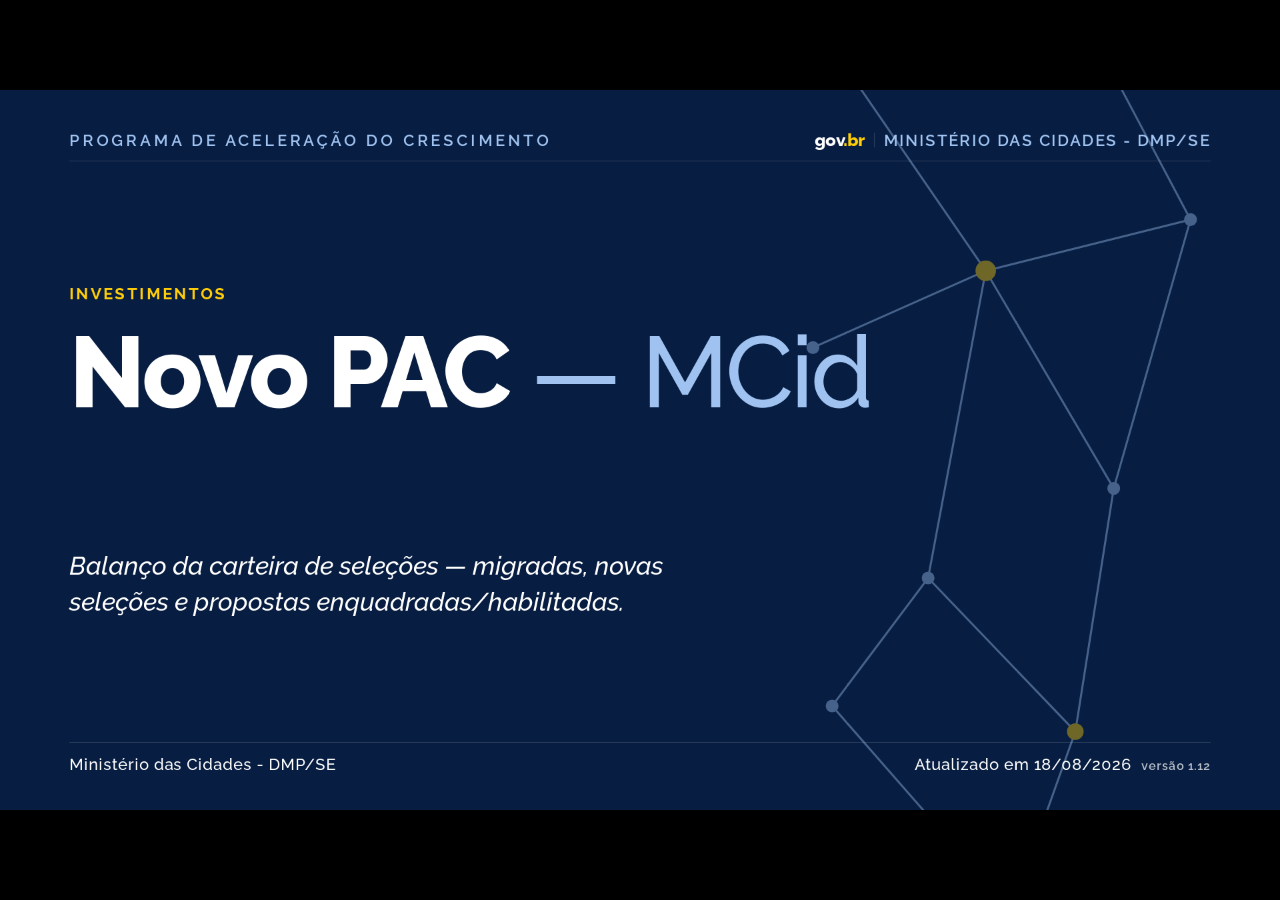
==== index.html @ 8f3eb8d3 "v1.12: status vira 'Enquadradas/habilitadas' (botão em duas linhas) e Recorte do slide 7 desce para " ====
<!DOCTYPE html>
<html lang="pt-BR"><head>
<meta charset="UTF-8">
<meta name="viewport" content="width=device-width, initial-scale=1.0, viewport-fit=cover">
<title>Novo PAC — MCid · Investimentos</title>
<meta name="apple-mobile-web-app-capable" content="yes">
<meta name="mobile-web-app-capable" content="yes">
<meta name="apple-mobile-web-app-status-bar-style" content="black-translucent">
<meta name="apple-mobile-web-app-title" content="Novo PAC">
<meta name="theme-color" content="#071D41">
<link rel="preconnect" href="https://fonts.googleapis.com">
<link rel="preconnect" href="https://fonts.gstatic.com" crossorigin="">
<!-- Tipografia oficial do Governo Federal (Padrão Digital de Governo — gov.br/ds) -->
<link rel="stylesheet" href="https://cdngovbr-ds.estaleiro.serpro.gov.br/design-system/fonts/rawline/css/rawline.css">
<link rel="stylesheet" href="https://fonts.googleapis.com/css2?family=Raleway:ital,wght@0,300;0,400;0,500;0,600;0,700;0,800;1,300;1,400;1,500;1,600;1,700&display=swap">
<style>
  deck-stage:not(:defined){ visibility:hidden; }

  :root{
    /* type scale @1920 */
    --t-huge: 188px;
    --t-stat: 94px;
    --t-stat-sm: 64px;
    --t-title: 62px;
    --t-dek: 30px;
    --t-take: 31px;
    --t-body: 26px;
    --t-small: 25px;
    --t-label: 24px;
    --t-eyebrow: 24px;
    --t-foot: 24px;
    --t-divnum: 300px;
    --t-divtitle: 84px;

    /* spacing */
    --pad-top: 60px;
    --pad-x: 104px;
    --pad-bottom: 54px;
    --gap: 46px;

    /* color — Padrão Digital de Governo (gov.br) */
    --paper: #FFFFFF;
    --paper-2: #EDF2FB;
    --panel: #EDF2FB;
    --ink: #14233F;
    --ink-soft: #5E5E66;      /* cinza neutro (ref. PPTX #8C8C8C/#333) — menos azulado */
    --navy: #071D41;          /* blue-warm-vivid-90 — azul institucional */
    --navy-deep: #051536;
    --navy-2: #0C2A5E;
    --blue: #1351B4;          /* blue-warm-vivid-70 — azul primário gov.br */
    --blue-soft: #9FC2F0;
    --yellow: #FFCD07;        /* amarelo gov.br */
    --green: #168821;         /* verde gov.br */
    --amber: var(--accent);   /* acento em slides claros → cor da Parte */
    --amber-bright: #FFCD07;  /* amarelo gov.br — fio condutor constante */
    --line: rgba(7,29,65,.14);
    --line-strong: rgba(7,29,65,.30);
    --line-dark: rgba(255,255,255,.16);

    /* ---- sistema cromático por Parte (sóbrio, harmônico com gov.br) ---- */
    --accent: #1351B4;        /* default = azul institucional */
    --accent-deep: #0C3C8F;
    --accent-bright: #6FA8F0; /* legível sobre navy */
    --accent-soft: #9FC2F0;
  }

  /* ====== sistema cromático por Parte — paleta extraída da apresentação PPTX de referência ======
     Narrativa: vermelho (o problema) → azul (a solução) → verde (a prova) → ouro (o valor) */
  /* Parte 01 · O Diagnóstico — vermelho-telha gov (problema/lacuna) */
  .p1{ --accent:#BC4749; --accent-deep:#9A383A; --accent-bright:#E48587; --accent-soft:#E7B7B8; --amber:var(--accent); }
  /* Parte 02 · A Plataforma — azul institucional gov.br (a solução) */
  .p2{ --accent:#1351B4; --accent-deep:#0C3C8F; --accent-bright:#6FA8F0; --accent-soft:#CADCFC; --amber:var(--accent); }
  /* Parte 03 · Piloto e Expansão — verde gov.br (a prova) */
  .p3{ --accent:#168821; --accent-deep:#0F5F18; --accent-bright:#54C264; --accent-soft:#9BD8A2; --amber:var(--accent); }
  /* Parte 04 · Governança e Valor — ouro gov (o valor) */
  .p4{ --accent:#B38600; --accent-deep:#8A6800; --accent-bright:#E5B400; --accent-soft:#E6CE7A; --amber:var(--accent); }

  /* ====== policromia intra-slide ======
     Grupos de itens independentes (cartões, trio, matriz) percorrem a paleta de
     referência — azul → verde → vermelho → ouro — para que cada slide mostre 2–3
     cores ao mesmo tempo, em vez de um tom único. */
  .trio > div:nth-child(3n+1) .tv{ color:#0C3C8F; }
  .trio > div:nth-child(3n+2) .tv{ color:#0F5F18; }
  .trio > div:nth-child(3n+3) .tv{ color:#9A383A; }
  .trio > div:nth-child(3n+1) .tl{ color:#1351B4; }
  .trio > div:nth-child(3n+2) .tl{ color:#168821; }
  .trio > div:nth-child(3n+3) .tl{ color:#BC4749; }

  .matrix .mcard:nth-child(4n+1){ border-left-color:#1351B4; }
  .matrix .mcard:nth-child(4n+1) .mhead .ic{ color:#1351B4; }
  .matrix .mcard:nth-child(4n+2){ border-left-color:#168821; }
  .matrix .mcard:nth-child(4n+2) .mhead .ic{ color:#168821; }
  .matrix .mcard:nth-child(4n+3){ border-left-color:#BC4749; }
  .matrix .mcard:nth-child(4n+3) .mhead .ic{ color:#BC4749; }
  .matrix .mcard:nth-child(4n+4){ border-left-color:#B38600; }
  .matrix .mcard:nth-child(4n+4) .mhead .ic{ color:#B38600; }

  *{ box-sizing:border-box; }

  section{
    font-family:'rawline', 'Raleway', sans-serif;
    background:var(--paper);
    color:var(--ink);
    padding:var(--pad-top) var(--pad-x) var(--pad-bottom);
    display:flex;
    flex-direction:column;
    -webkit-font-smoothing:antialiased;
    overflow:hidden;
  }

  /* ---------- chrome ---------- */
  .top{ display:flex; justify-content:space-between; align-items:flex-end; padding-bottom:16px; }
  .eyebrow{ font-size:var(--t-eyebrow); font-weight:600; letter-spacing:.18em; text-transform:uppercase; color:var(--ink-soft); }
  .eyebrow .num{ color:var(--amber); margin-right:.55em; font-weight:700; }
  .brand{ display:flex; align-items:center; gap:14px; }
  .govbr{ font-size:26px; font-weight:800; letter-spacing:-.02em; color:var(--ink); }
  .govbr b{ color:var(--blue); font-weight:800; }
  .brand .div{ width:1px; height:22px; background:var(--line-strong); }
  .brand .min{ font-size:24px; font-weight:600; letter-spacing:.10em; text-transform:uppercase; color:var(--ink-soft); }
  .hr{ height:1px; background:var(--line); border:0; margin:0; }

  .body{ flex:1; min-height:0; display:flex; flex-direction:column; padding-top:46px; }

  .bot{ display:flex; justify-content:space-between; align-items:center; padding-top:16px; border-top:1px solid var(--line); margin-top:auto; }
  .org{ font-size:var(--t-foot); font-weight:500; letter-spacing:.04em; color:var(--ink-soft); white-space:nowrap; }
  .pageno{ font-size:var(--t-foot); font-weight:700; letter-spacing:.08em; color:var(--ink-soft); font-variant-numeric:tabular-nums; }
  deck-stage{ counter-reset: pg; }
  section{ counter-increment: pg; }
  .pageno::before{ content: counter(pg, decimal-leading-zero); }

  /* dark variant */
  section.dark{ background:var(--navy); color:var(--paper); }
  section.dark .eyebrow{ color:var(--blue-soft); }
  section.dark .eyebrow .num{ color:var(--amber-bright); }
  section.dark .govbr{ color:#fff; }
  section.dark .govbr b{ color:var(--blue-soft); }
  section.dark .brand .min{ color:var(--blue-soft); }
  section.dark .brand .div{ background:var(--line-dark); }
  section.dark .hr{ background:var(--line-dark); }
  section.dark .bot{ border-top-color:var(--line-dark); }
  section.dark .org,section.dark .pageno{ color:var(--blue-soft); }

  /* ---------- titles ---------- */
  .title{ font-size:var(--t-title); font-weight:600; line-height:1.04; letter-spacing:-.018em; margin:0; max-width:1400px; text-wrap:normal; }
  .dek{ font-size:var(--t-dek); font-weight:400; line-height:1.32; color:var(--ink-soft); margin:18px 0 0; max-width:46ch; text-wrap:pretty; }
  section.dark .dek{ color:var(--blue-soft); }
  .title-block{ margin-bottom:var(--gap); flex:none; }

  /* takeaway line */
  .take{ display:flex; align-items:baseline; gap:18px; margin-top:auto; padding-top:30px; }
  .take .tick{ flex:none; width:30px; height:4px; background:var(--yellow); transform:translateY(-8px); }
  .take p{ margin:0; font-family:'Raleway',sans-serif; font-style:italic; font-weight:500; font-size:var(--t-take); line-height:1.34; color:var(--ink); max-width:62ch; text-wrap:pretty; }
  section.dark .take p{ color:#fff; }
  section.dark .take .tick{ background:var(--amber-bright); }

  /* source line */
  .src{ font-size:20px; font-weight:400; color:var(--ink-soft); opacity:.85; margin-top:14px; max-width:74ch; }
  section.dark .src{ color:var(--blue-soft); }

  /* ---------- data ---------- */
  .bignum{ font-weight:800; font-size:var(--t-huge); line-height:.86; letter-spacing:-.04em; color:var(--accent-deep); font-variant-numeric:tabular-nums; }
  .bignum .u{ font-size:.3em; font-weight:700; letter-spacing:0; color:var(--ink-soft); }
  section.dark .bignum{ color:#fff; }
  .stat{ font-weight:800; font-size:var(--t-stat); line-height:.9; letter-spacing:-.03em; color:var(--accent-deep); font-variant-numeric:tabular-nums; }
  .stat.amber{ color:var(--accent); }
  .stat.green{ color:var(--green); }
  .bignum.green{ color:var(--green); }
  section.dark .stat{ color:var(--amber-bright); }

  .label{ font-size:var(--t-label); font-weight:700; letter-spacing:.14em; text-transform:uppercase; color:var(--ink-soft); }
  .label.amber{ color:var(--amber); }
  section.dark .label{ color:var(--blue-soft); }

  /* generic helpers */
  .row{ display:flex; }
  .col{ display:flex; flex-direction:column; }
  .grow{ flex:1; min-height:0; }
  ul.clean{ list-style:none; margin:0; padding:0; display:flex; flex-direction:column; gap:var(--gi,20px); }
  ul.clean li{ font-size:var(--t-body); line-height:1.28; display:flex; gap:16px; align-items:flex-start; }
  ul.clean li .mk{ flex:none; color:var(--accent); font-weight:800; transform:translateY(-1px); }
  ul.clean li .mk.dot{ width:.4em; height:.4em; background:currentColor; border-radius:1.5px; align-self:flex-start; margin-top:.46em; transform:none; }
  ul.clean li .mk.ok{ color:var(--green); }

  .icon{ width:1em; height:1em; stroke:currentColor; fill:none; stroke-width:1.7; stroke-linecap:round; stroke-linejoin:round; display:block; }

  /* ---------- chapter divider ---------- */
  section.divider .body{ justify-content:flex-end; padding-top:0; position:relative; }
  .divnum{ position:absolute; top:18%; right:0; font-size:var(--t-divnum); font-weight:800; line-height:.8; letter-spacing:-.05em; color:color-mix(in srgb, var(--accent-bright) 16%, transparent); pointer-events:none; }
  .divtitle{ font-size:var(--t-divtitle); font-weight:700; line-height:1; letter-spacing:-.02em; margin:0; max-width:1400px; color:#fff; }
  .divframe{ font-family:'Raleway',sans-serif; font-style:italic; font-weight:500; font-size:34px; line-height:1.4; color:var(--accent-soft); margin:34px 0 0; max-width:50ch; }
  .divkick{ display:flex; align-items:center; gap:20px; margin-bottom:30px; }
  .divkick .k{ font-size:26px; font-weight:700; letter-spacing:.2em; text-transform:uppercase; color:var(--accent-bright); }
  .divkick .ln{ height:2px; width:90px; background:var(--accent-bright); }

  /* ---------- two-column panels ---------- */
  .duo{ display:grid; grid-template-columns:1fr 1fr; gap:0; flex:1; min-height:0; }
  .duo > div{ padding:0 56px; display:flex; flex-direction:column; }
  .duo > div:first-child{ padding-left:0; }
  .duo > div:last-child{ padding-right:0; border-left:1px solid var(--line); }
  section.dark .duo > div:last-child{ border-left-color:var(--line-dark); }
  .colhead{ font-size:var(--t-label); font-weight:700; letter-spacing:.14em; text-transform:uppercase; color:var(--amber); margin-bottom:30px; }

  /* breakdown rows */
  .brk{ display:flex; flex-direction:column; }
  .brk .it{ display:grid; grid-template-columns:1fr auto; gap:30px; align-items:center; padding:24px 0; border-top:1px solid var(--line); }
  .brk .it:last-child{ border-bottom:1px solid var(--line); }
  section.dark .brk .it{ border-color:var(--line-dark); }
  .brk .nm{ font-size:30px; font-weight:700; color:var(--ink); }
  section.dark .brk .nm{ color:#fff; }
  .brk .ds{ font-size:24px; font-weight:400; color:var(--ink-soft); margin-top:5px; }
  .brk .vl{ font-size:46px; font-weight:800; color:var(--accent-deep); letter-spacing:-.02em; font-variant-numeric:tabular-nums; white-space:nowrap; }
  section.dark .brk .vl{ color:var(--amber-bright); }

  /* stat card trio */
  .cards{ display:grid; gap:24px; }
  .card{ background:transparent; border-top:3px solid var(--accent); padding:22px 0 2px; display:flex; flex-direction:column; }
  section.dark .card{ background:transparent; border-top-color:var(--amber-bright); }
  .card .cv{ font-size:var(--t-stat-sm); font-weight:800; letter-spacing:-.03em; color:var(--accent-deep); line-height:.95; font-variant-numeric:tabular-nums; }
  section.dark .card .cv{ color:#fff; }
  .card .cl{ font-size:24px; font-weight:600; color:var(--ink); margin-top:14px; }
  .card .cd{ font-size:24px; font-weight:400; color:var(--ink-soft); margin-top:8px; line-height:1.3; }

  /* table */
  table.tbl{ width:100%; border-collapse:collapse; }
  table.tbl th{ text-align:left; font-size:var(--t-label); font-weight:700; letter-spacing:.12em; text-transform:uppercase; color:var(--amber); padding:0 24px 18px; border-bottom:2px solid var(--line-strong); }
  table.tbl td{ padding:24px 24px; border-bottom:1px solid var(--line); vertical-align:middle; font-size:25px; }
  table.tbl tr td:first-child{ padding-left:0; }
  table.tbl .k{ font-weight:700; font-size:30px; color:var(--ink); }
  table.tbl .d{ color:var(--ink-soft); }
  table.tbl .badge{ display:inline-block; font-size:24px; font-weight:700; letter-spacing:.06em; padding:7px 16px; border:1px solid var(--line-strong); border-radius:2px; color:var(--navy); }

  /* mini icon chip */
  .chip{ display:inline-flex; align-items:center; gap:10px; font-size:22px; font-weight:600; color:var(--ink-soft); }
  .chip .icon{ font-size:26px; color:var(--accent); }
  section.dark .chip .icon{ color:var(--blue-soft); }

  /* flow / process */
  .flow{ display:flex; align-items:stretch; gap:0; flex:1; }
  .flow .step{ flex:1; display:flex; flex-direction:column; justify-content:center; padding:0 30px; }
  .flow .step:first-child{ padding-left:0; }
  .flow .arr{ flex:none; display:flex; align-items:center; color:var(--amber); font-size:46px; font-weight:300; align-self:center; }
  .flow .sn{ font-size:24px; font-weight:800; color:var(--amber); }
  .flow .st{ font-size:30px; font-weight:700; color:var(--ink); margin-top:14px; line-height:1.1; }
  section.dark .flow .st{ color:#fff; }
  .flow .sd{ font-size:24px; color:var(--ink-soft); margin-top:8px; line-height:1.3; }

  /* journey (slide 19) — dynamic flow on a track */
  .journey{ position:relative; flex:1; display:flex; align-items:stretch; gap:18px; padding-top:14px; }
  .journey .jtrack{ position:absolute; top:calc(14px + 33px); left:9%; right:9%; height:3px; background:linear-gradient(90deg,var(--navy) 0%,var(--blue) 55%,var(--green) 100%); z-index:0; transform-origin:left center; }
  .jstep{ position:relative; z-index:1; flex:1; display:flex; flex-direction:column; align-items:center; text-align:center; }
  .jnode{ width:66px; height:66px; border-radius:50%; display:flex; align-items:center; justify-content:center; font-size:25px; font-weight:800; font-variant-numeric:tabular-nums; background:#fff; border:3px solid var(--navy); color:var(--navy); box-shadow:0 0 0 7px var(--paper); }
  .jcard{ margin-top:20px; width:100%; flex:1; background:transparent; border-top:0; padding:18px 12px 0; display:flex; flex-direction:column; align-items:center; }
  .jcard .jic{ width:42px; height:42px; fill:none; stroke:var(--navy); stroke-width:1.7; stroke-linecap:round; stroke-linejoin:round; margin-bottom:14px; }
  .jcard .jt{ font-size:28px; font-weight:700; color:var(--ink); line-height:1.08; }
  .jcard .jd{ font-size:24px; color:var(--ink-soft); margin-top:9px; line-height:1.26; }
  /* phase: origem (default navy). decisão (blue). hub. outcome (green) */
  .jstep.blue .jnode{ background:var(--blue); border-color:var(--blue); color:#fff; }
  .jstep.blue .jcard{ border-top-color:var(--blue); }
  .jstep.blue .jcard .jic{ stroke:var(--blue); }
  .jstep.green .jnode{ background:var(--green); border-color:var(--green); color:#fff; }
  .jstep.green .jcard{ border-top-color:var(--green); }
  .jstep.green .jcard .jic{ stroke:var(--green); }
  /* the hub — Plataforma, highlighted */
  .jstep.hub{ flex:1.18; }
  .jstep.hub .jnode{ width:80px; height:80px; background:var(--navy); border-color:var(--navy); color:#fff; font-size:28px; transform:translateY(-7px); }
  .jstep.hub .jcard{ background:transparent; border-top:0; }
  .jstep.hub .jcard .jic{ stroke:var(--navy); width:46px; height:46px; }
  .jstep.hub .jcard .jt{ color:var(--ink); }
  .jstep.hub .jcard .jd{ color:var(--ink-soft); }
  .jstep.hub .jtag{ display:inline-block; margin-top:12px; font-size:18px; font-weight:700; letter-spacing:.16em; text-transform:uppercase; color:var(--yellow); }
  /* entrance animation — gated, print/reduced-motion safe */
  @media (prefers-reduced-motion: no-preference){
    section[data-deck-active] .journey .jtrack{ animation:jdraw .85s cubic-bezier(.4,.1,.2,1) both; }
    section[data-deck-active] .jstep{ animation:jrise .55s cubic-bezier(.2,.7,.3,1) backwards; }
    section[data-deck-active] .jstep:nth-child(2){ animation-delay:.12s; }
    section[data-deck-active] .jstep:nth-child(3){ animation-delay:.24s; }
    section[data-deck-active] .jstep:nth-child(4){ animation-delay:.36s; }
    section[data-deck-active] .jstep:nth-child(5){ animation-delay:.48s; }
    section[data-deck-active] .jstep:nth-child(6){ animation-delay:.60s; }
    section[data-deck-active] .jstep:nth-child(7){ animation-delay:.72s; }
  }
  @keyframes jdraw{ from{ transform:scaleX(0); } to{ transform:scaleX(1); } }
  @keyframes jrise{ from{ opacity:0; transform:translateY(26px); } to{ opacity:1; transform:translateY(0); } }

  /* bars */
  .bars{ display:flex; flex-direction:column; gap:40px; width:100%; }
  .bar .lab{ display:flex; justify-content:space-between; align-items:baseline; margin-bottom:14px; }
  .bar .lab .t{ font-size:26px; font-weight:600; color:var(--ink); white-space:nowrap; }
  .bar .lab .v{ font-size:38px; font-weight:800; color:var(--accent-deep); font-variant-numeric:tabular-nums; letter-spacing:-.02em; }
  .bar .trk{ height:30px; background:rgba(7,29,65,.08); }
  .bar .fil{ height:100%; background:var(--accent-deep); transform-origin:left center; }
  .bar .fil.amber{ background:var(--yellow); }
  .bar.alt .lab .v{ color:var(--accent); }

  /* stacked bar */
  .stack{ display:flex; height:64px; width:100%; }
  .stack .seg{ display:flex; align-items:center; justify-content:center; color:#fff; font-weight:800; font-size:30px; }
  .stackleg{ display:flex; gap:40px; margin-top:24px; flex-wrap:wrap; }
  .stackleg .lg{ display:flex; align-items:center; gap:12px; font-size:24px; color:var(--ink-soft); }
  .stackleg .sw{ width:18px; height:18px; flex:none; }

  /* three stat columns */
  .trio{ display:grid; grid-template-columns:repeat(3,1fr); gap:0; flex:1; align-items:stretch; }
  .trio > div{ padding:0 52px; display:flex; flex-direction:column; justify-content:center; border-left:1px solid var(--line); }
  .trio > div:first-child{ padding-left:0; border-left:0; }
  section.dark .trio > div{ border-left-color:var(--line-dark); }
  .trio .tl{ font-size:var(--t-label); font-weight:700; letter-spacing:.14em; text-transform:uppercase; color:var(--amber); margin-bottom:22px; }
  .trio .tv{ font-size:104px; font-weight:800; letter-spacing:-.03em; color:var(--accent-deep); line-height:.9; font-variant-numeric:tabular-nums; }
  .trio .td{ font-size:24px; color:var(--ink-soft); margin-top:18px; line-height:1.32; }
  section.dark .trio .tv{ color:#fff; }

  /* pill list */
  .pills{ display:flex; flex-wrap:wrap; gap:14px; }
  .pill{ font-size:24px; font-weight:600; color:var(--navy); border:1px solid var(--line-strong); padding:12px 22px; border-radius:2px; white-space:nowrap; }

  /* indicator matrix */
  .matrix{ display:grid; grid-template-columns:1fr 1fr; gap:30px 44px; flex:1; }
  .mcard{ background:transparent; padding:20px 28px 20px 26px; display:flex; flex-direction:column; justify-content:center; border-left:4px solid var(--accent); }
  .mcard .mn{ font-size:35px; font-weight:700; color:var(--ink); line-height:1.1; }
  .mcard .mc{ display:flex; gap:10px; margin-top:24px; }
  .srcchip{ font-size:24px; font-weight:700; letter-spacing:.05em; padding:8px 16px; background:#fff; border:1px solid var(--line-strong); color:var(--navy); border-radius:2px; }
  .srcchip.off{ color:var(--ink-soft); opacity:.4; background:transparent; }

  /* law list */
  .law{ display:flex; flex-direction:column; }
  .law .it{ display:grid; grid-template-columns:300px 1fr; gap:40px; padding:9px 0; border-top:1px solid var(--line); align-items:baseline; }
  .law .it:last-child{ border-bottom:1px solid var(--line); }
  .law .art{ font-size:30px; font-weight:800; color:var(--navy); }
  .law .lb{ display:block; font-size:24px; letter-spacing:.04em; text-transform:uppercase; color:var(--amber); font-weight:700; margin-top:8px; }
  .law .tx{ font-size:26px; color:var(--ink); line-height:1.3; }
  /* highlighted core articles */
  .law .it.key{ background:var(--paper-2); border-top:0 !important; padding:15px 30px; margin:5px 0; position:relative; align-items:center; }
  .law .it.key::before{ content:""; position:absolute; left:0; top:0; bottom:0; width:6px; background:var(--accent); }
  .law .it.key .art{ color:var(--accent); font-size:33px; display:flex; align-items:center; gap:14px; }
  .law .it.key .art .keytag{ font-size:16px; font-weight:800; letter-spacing:.14em; text-transform:uppercase; color:var(--navy); background:var(--yellow); padding:5px 11px; border-radius:2px; }
  .law .it.key .tx{ font-weight:600; }

  /* four columns */
  .quad{ display:grid; grid-template-columns:repeat(4,1fr); gap:0; flex:1; }
  .quad > div{ padding:0 38px; border-left:1px solid var(--line); display:flex; flex-direction:column; }
  .quad > div:first-child{ padding-left:0; border-left:0; }
  .quad .colhead{ margin-bottom:26px; }
  .quad ul.clean li{ font-size:24px; line-height:1.26; }

  /* numbered steps */
  .steps{ display:flex; flex-direction:column; gap:20px; }
  .steps .s{ display:flex; gap:20px; align-items:baseline; font-size:27px; color:var(--ink); }
  .steps .n{ flex:none; width:36px; font-size:25px; font-weight:800; color:var(--amber); font-variant-numeric:tabular-nums; }

  /* roadmap (slide 29) — two-lane vertical timeline */
  .roadmap{ display:grid; grid-template-columns:1fr 1fr; gap:64px; flex:1; }
  .lane{ display:flex; flex-direction:column; }
  .lhead{ display:flex; align-items:center; gap:16px; padding-bottom:20px; margin-bottom:10px; border-bottom:2px solid var(--line-strong); }
  .lhead .lic{ width:36px; height:36px; fill:none; stroke:var(--blue); stroke-width:1.7; stroke-linecap:round; stroke-linejoin:round; flex:none; }
  .lhead .lt{ font-size:27px; font-weight:700; letter-spacing:.02em; color:var(--ink); }
  .lhead .ltag{ margin-left:auto; font-size:18px; font-weight:800; letter-spacing:.12em; text-transform:uppercase; color:var(--blue); background:var(--paper-2); padding:7px 14px; border-radius:2px; }
  .milestones{ position:relative; display:flex; flex-direction:column; justify-content:space-between; flex:1; padding-top:8px; }
  .milestones::before{ content:""; position:absolute; left:24px; top:34px; bottom:34px; width:2px; background:linear-gradient(180deg,var(--blue),var(--green)); }
  .mile{ position:relative; z-index:1; display:grid; grid-template-columns:48px 1fr; gap:24px; align-items:center; padding:10px 0; }
  .mnode{ width:48px; height:48px; border-radius:50%; display:flex; align-items:center; justify-content:center; font-size:24px; font-weight:800; font-variant-numeric:tabular-nums; background:var(--paper); border:2.5px solid var(--blue); color:var(--blue); }
  .mile:last-child .mnode{ background:var(--green); border-color:var(--green); color:#fff; }
  .mtxt{ display:flex; flex-direction:column; gap:3px; }
  .mtxt .mt{ font-size:26px; font-weight:700; color:var(--ink); line-height:1.12; }
  .mtxt .md{ font-size:24px; color:var(--ink-soft); line-height:1.2; }

  /* role columns (Responsabilidades) — open triptych, no fill (v9) */
  .roles{ display:grid; grid-template-columns:repeat(3,1fr); gap:0; flex:1; }
  .role{ --rc:var(--accent); display:flex; flex-direction:column; background:transparent; padding:0 54px; border-left:1px solid var(--line); }
  .role:first-child{ padding-left:0; border-left:0; }
  .role:last-child{ padding-right:0; }
  .role.navy{ --rc:var(--navy); }
  .role.green{ --rc:var(--green); }
  .role .rhead{ padding:0 0 24px; }
  .role .rhead::before{ content:""; display:block; width:56px; height:5px; background:var(--rc); margin-bottom:26px; border-radius:2px; }
  .role .rhead .ric{ width:46px; height:46px; fill:none; stroke:var(--rc); stroke-width:1.7; stroke-linecap:round; stroke-linejoin:round; margin-bottom:18px; }
  .role .rkick{ font-size:18px; font-weight:700; letter-spacing:.13em; text-transform:uppercase; color:var(--rc); }
  .role .rn{ font-size:34px; font-weight:800; color:var(--ink); margin-top:7px; letter-spacing:-.01em; }
  .role .rbody{ display:flex; flex-direction:column; flex:1; }
  .role .ri{ font-size:24px; color:var(--ink); padding:16px 0 16px 30px; border-top:1px solid var(--line); line-height:1.24; position:relative; }
  .role .ri:last-child{ border-bottom:1px solid var(--line); }
  .role .ri::before{ content:""; position:absolute; left:0; top:1.18em; width:13px; height:2px; background:var(--rc); }
  @media (prefers-reduced-motion: no-preference){
    section[data-deck-active] .role{ animation:gbandin .5s cubic-bezier(.2,.7,.3,1) backwards; }
    section[data-deck-active] .role:nth-child(1){ animation-delay:.10s; }
    section[data-deck-active] .role:nth-child(2){ animation-delay:.24s; }
    section[data-deck-active] .role:nth-child(3){ animation-delay:.38s; }
  }

  /* benefit cards 2x2 (slide 27) */
  .benefits{ display:grid; grid-template-columns:1fr 1fr; grid-template-rows:1fr 1fr; gap:24px; flex:1; }
  .benefit{ background:var(--paper-2); padding:26px 32px; display:flex; flex-direction:column; border-left:5px solid var(--accent); }
  .benefit.navy{ border-left-color:var(--navy); }
  .benefit.green{ border-left-color:var(--green); }
  .benefit .bhead{ display:flex; align-items:center; gap:16px; margin-bottom:8px; }
  .benefit .bic{ width:38px; height:38px; fill:none; stroke:var(--accent); stroke-width:1.7; stroke-linecap:round; stroke-linejoin:round; flex:none; }
  .benefit.navy .bic{ stroke:var(--navy); }
  .benefit.green .bic{ stroke:var(--green); }
  .benefit .bn{ font-size:28px; font-weight:800; color:var(--ink); flex:1 1 0%; min-width:0; line-height:1.1; }
  .benefit .bl{ list-style:none; margin:0; padding:0; display:flex; flex-wrap:wrap; gap:8px 26px; }
  .benefit .bl li{ font-size:24px; color:var(--ink); display:flex; gap:11px; align-items:flex-start; line-height:1.2; width:calc(50% - 13px); }
  .benefit .bl li::before{ content:""; flex:none; width:7px; height:7px; border-radius:2px; background:var(--accent); transform:translateY(.45em); }
  .benefit.navy .bl li::before{ background:var(--navy); }
  .benefit.green .bl li::before{ background:var(--green); }

  /* ---------- measurement axis "régua" (slide 20) ---------- */
  .gauge{ display:grid; grid-template-columns:138px 1fr; flex:1; min-height:0; }
  .gauge .b1{ --acc:#1351B4; }
  .gauge .b2{ --acc:#1351B4; }
  .gauge .b3{ --acc:#1351B4; }
  .gauge .b4{ --acc:#168821; }
  /* left axis */
  .gauge .axis{ position:relative; display:flex; flex-direction:column; }
  .gauge .axis::after{ content:""; position:absolute; top:8px; bottom:8px; right:0; width:2px; background:linear-gradient(180deg,#0C2A5E,#1351B4 58%,#168821); transform-origin:top center; }
  .gauge .axis .minor{ position:absolute; top:8px; bottom:8px; right:3px; width:13px; background-image:repeating-linear-gradient(to bottom, rgba(7,29,65,.20) 0 1.5px, transparent 1.5px 21px); pointer-events:none; }
  .aband{ position:relative; flex:1; display:flex; align-items:center; justify-content:flex-end; padding-right:30px; }
  .aband .anum{ font-size:62px; font-weight:800; letter-spacing:-.04em; line-height:1; color:var(--acc); font-variant-numeric:tabular-nums; }
  .aband::after{ content:""; position:absolute; right:-8px; top:50%; width:16px; height:16px; border-radius:50%; background:var(--acc); transform:translateY(-50%); box-shadow:0 0 0 6px var(--paper), 0 0 0 7px rgba(7,29,65,.12); }
  /* right domains */
  .gauge .domains{ display:flex; flex-direction:column; }
  .gband{ flex:1; display:flex; flex-direction:column; justify-content:center; padding:0 0 0 48px; border-top:1px solid var(--line); }
  .gband:first-child{ border-top:0; }
  .gtrow{ display:flex; align-items:center; gap:18px; }
  .gband .gic{ width:34px; height:34px; fill:none; stroke:var(--acc); stroke-width:1.7; stroke-linecap:round; stroke-linejoin:round; flex:none; }
  .gband .gt2{ font-size:46px; font-weight:800; letter-spacing:-.02em; line-height:1.04; color:var(--ink); white-space:nowrap; }
  .gmetrics{ display:flex; flex-wrap:wrap; gap:14px 16px; margin-top:20px; }
  .gmetric{ display:flex; align-items:center; gap:13px; font-size:26px; font-weight:500; color:var(--ink-soft); }
  .gmetric::before{ content:""; flex:none; width:9px; height:9px; background:var(--yellow); transform:rotate(45deg); }
  .gmetric + .gmetric{ padding-left:16px; border-left:1px solid var(--line); }
  @media (prefers-reduced-motion: no-preference){
    section[data-deck-active] .gauge .axis::after{ animation:axisdraw .9s cubic-bezier(.4,.1,.2,1) both; }
    section[data-deck-active] .gband{ animation:gbandin .55s cubic-bezier(.2,.7,.3,1) backwards; }
    section[data-deck-active] .aband{ animation:gbandin .55s cubic-bezier(.2,.7,.3,1) backwards; }
    section[data-deck-active] .gband:nth-child(1),section[data-deck-active] .aband:nth-child(2){ animation-delay:.14s; }
    section[data-deck-active] .gband:nth-child(2),section[data-deck-active] .aband:nth-child(3){ animation-delay:.30s; }
    section[data-deck-active] .gband:nth-child(3),section[data-deck-active] .aband:nth-child(4){ animation-delay:.46s; }
    section[data-deck-active] .gband:nth-child(4),section[data-deck-active] .aband:nth-child(5){ animation-delay:.62s; }
  }
  @keyframes axisdraw{ from{ transform:scaleY(0); } to{ transform:scaleY(1); } }
  @keyframes gbandin{ from{ opacity:0; transform:translateX(26px); } to{ opacity:1; transform:none; } }

  /* ---------- combination matrix (slide 15) ---------- */
  .combo{ display:flex; flex-direction:column; flex:1; min-height:0; }
  .combo .crow{ display:grid; grid-template-columns:1.9fr 1fr 1fr 1fr; align-items:center; }
  .combo .crow.head{ flex:none; padding-bottom:22px; }
  .combo .crow.body{ flex:1; border-top:1px solid var(--line); }
  .combo .clbl{ font-size:22px; font-weight:700; letter-spacing:.12em; text-transform:uppercase; color:var(--ink-soft); }
  .combo .csrc{ text-align:center; font-size:25px; font-weight:800; letter-spacing:.1em; text-transform:uppercase; }
  .combo .csrc.s1{ color:var(--navy); }
  .combo .csrc.s2{ color:var(--blue); }
  .combo .csrc.s3{ color:var(--green); }
  .combo .cname{ display:flex; align-items:center; gap:22px; }
  .combo .cname .cic{ width:40px; height:40px; fill:none; stroke:var(--navy); stroke-width:1.7; stroke-linecap:round; stroke-linejoin:round; flex:none; }
  .combo .cname .ct{ font-size:33px; font-weight:700; color:var(--ink); letter-spacing:-.01em; }
  .combo .cell{ display:flex; justify-content:center; }
  .combo .dot{ width:28px; height:28px; border-radius:50%; border:2px solid var(--line-strong); }
  .combo .dot.on{ width:46px; height:46px; border:0; display:flex; align-items:center; justify-content:center; }
  .combo .dot.on.s1{ background:var(--navy); }
  .combo .dot.on.s2{ background:var(--blue); }
  .combo .dot.on.s3{ background:var(--green); }
  .combo .dot.on svg{ width:25px; height:25px; fill:none; stroke:#fff; stroke-width:2.8; stroke-linecap:round; stroke-linejoin:round; }
  @media (prefers-reduced-motion: no-preference){
    section[data-deck-active] .combo .crow.body{ animation:gbandin .5s cubic-bezier(.2,.7,.3,1) backwards; }
    section[data-deck-active] .combo .crow.body:nth-child(2){ animation-delay:.12s; }
    section[data-deck-active] .combo .crow.body:nth-child(3){ animation-delay:.24s; }
    section[data-deck-active] .combo .crow.body:nth-child(4){ animation-delay:.36s; }
    section[data-deck-active] .combo .crow.body:nth-child(5){ animation-delay:.48s; }
  }

  /* ---------- stakeholder lanes (slide 27) ---------- */
  .eco{ display:flex; flex-direction:column; flex:1; min-height:0; }
  .lane{ --acc:var(--blue); display:grid; grid-template-columns:368px 1fr; gap:54px; align-items:center; flex:1; border-top:1px solid var(--line); }
  .lane:first-child{ border-top:0; }
  .lane.navy{ --acc:var(--navy); }
  .lane.green{ --acc:var(--green); }
  .lane.gold{ --acc:var(--amber); }
  .lane .who{ display:flex; align-items:center; gap:24px; }
  .lane .wbadge{ width:64px; height:64px; border-radius:50%; background:var(--acc); display:flex; align-items:center; justify-content:center; flex:none; }
  .lane .wbadge svg{ width:34px; height:34px; fill:none; stroke:#fff; stroke-width:1.7; stroke-linecap:round; stroke-linejoin:round; }
  .lane .wn{ font-size:35px; font-weight:800; color:var(--ink); letter-spacing:-.01em; line-height:1.05; }
  .lane .gains{ display:flex; flex-wrap:wrap; gap:18px 40px; }
  .lane .gain{ font-size:25px; color:var(--ink); display:flex; align-items:center; gap:14px; line-height:1.2; width:calc(50% - 20px); }
  .lane .gain::before{ content:""; flex:none; width:9px; height:9px; border-radius:50%; background:var(--acc); }
  @media (prefers-reduced-motion: no-preference){
    section[data-deck-active] .lane{ animation:gbandin .5s cubic-bezier(.2,.7,.3,1) backwards; }
    section[data-deck-active] .lane:nth-child(1){ animation-delay:.10s; }
    section[data-deck-active] .lane:nth-child(2){ animation-delay:.22s; }
    section[data-deck-active] .lane:nth-child(3){ animation-delay:.34s; }
    section[data-deck-active] .lane:nth-child(4){ animation-delay:.46s; }
  }

  /* manifesto bands (slide 28) */
  .manifesto{ display:flex; flex-direction:column; justify-content:space-between; flex:1; }
  .frente{ display:grid; grid-template-columns:84px 1fr; gap:30px; align-items:center; padding:14px 0; border-top:1px solid var(--line); }
  .frente:last-child{ border-bottom:1px solid var(--line); }
  .frente .fbadge{ width:66px; height:66px; border-radius:50%; background:var(--navy); display:flex; align-items:center; justify-content:center; }
  .frente .fbadge svg{ width:38px; height:38px; fill:none; stroke:#fff; stroke-width:1.7; stroke-linecap:round; stroke-linejoin:round; }
  .frente.green .fbadge{ background:var(--green); }
  .frente.blue .fbadge{ background:var(--blue); }
  .frente .ftxt{ display:flex; flex-direction:column; gap:5px; }
  .frente .ft{ font-size:30px; font-weight:800; color:var(--ink); letter-spacing:-.01em; }
  .frente .fl{ font-size:26px; color:var(--ink-soft); line-height:1.24; max-width:62ch; }

  /* reveal mapping — observação → implicação (slide 23) */
  .reveal{ display:flex; flex-direction:column; flex:1; }
  .reveal .rhd{ display:grid; grid-template-columns:1fr 70px 1fr; gap:30px; padding-bottom:14px; }
  .reveal .rhd .colhead{ margin:0; }
  .rrow{ display:grid; grid-template-columns:1fr 70px 1fr; gap:30px; align-items:center; padding:14px 0; border-top:1px solid var(--line); }
  .rrow:last-child{ border-bottom:1px solid var(--line); }
  .robs{ font-size:25px; color:var(--ink); display:flex; gap:16px; align-items:baseline; line-height:1.22; }
  .robs .rnum{ flex:none; color:var(--ink-soft); font-weight:800; font-variant-numeric:tabular-nums; }
  .rarrow{ display:flex; align-items:center; justify-content:center; }
  .rarrow svg{ width:34px; height:22px; fill:none; stroke:var(--amber); stroke-width:2.4; stroke-linecap:round; stroke-linejoin:round; }
  .rimp{ font-size:25px; font-weight:600; color:var(--ink); background:var(--paper-2); padding:13px 22px; border-left:4px solid var(--accent); line-height:1.2; }

  /* Proteção × Flexibilização — open two-column comparison, no fill (v9) */
  .guard{ display:grid; grid-template-columns:1fr 1fr; gap:0; flex:1; }
  .gpanel{ --gc:var(--blue); display:flex; flex-direction:column; padding:0 58px; background:transparent; color:var(--ink); border-left:1px solid var(--line); }
  .gpanel:first-child{ padding-left:0; border-left:0; }
  .gpanel:last-child{ padding-right:0; }
  .gpanel.protect{ --gc:var(--navy); }
  .gpanel.flexi{ --gc:var(--blue); }
  .gpanel::before{ content:""; display:block; width:56px; height:5px; background:var(--gc); border-radius:2px; margin-bottom:26px; }
  .ghead{ display:flex; align-items:center; gap:18px; padding-bottom:22px; margin-bottom:4px; border-bottom:1px solid var(--line); }
  .ghead .ghic{ width:46px; height:46px; fill:none; stroke:var(--gc); stroke-width:1.6; stroke-linecap:round; stroke-linejoin:round; flex:none; }
  .ghead .gt{ font-size:30px; font-weight:800; letter-spacing:-.01em; color:var(--ink); }
  .ghead .gsub{ display:block; font-size:18px; font-weight:700; letter-spacing:.1em; text-transform:uppercase; margin-top:5px; color:var(--gc); }
  .gitem{ display:grid; grid-template-columns:30px 1fr; gap:20px; align-items:center; padding:15px 0; }
  .gitem + .gitem{ border-top:1px solid var(--line); }
  .gitem .gi{ width:28px; height:28px; fill:none; stroke:var(--gc); stroke-width:1.7; stroke-linecap:round; stroke-linejoin:round; }
  .gitem .gx{ font-size:24px; line-height:1.24; color:var(--ink); }
  @media (prefers-reduced-motion: no-preference){
    section[data-deck-active] .gpanel{ animation:gbandin .5s cubic-bezier(.2,.7,.3,1) backwards; }
    section[data-deck-active] .gpanel:nth-child(2){ animation-delay:.16s; }
  }

  /* ---------- iconography (v2) ---------- */
  .ic{ fill:none; stroke:currentColor; stroke-width:1.7; stroke-linecap:round; stroke-linejoin:round; flex:none; }
  /* inline icon on section/column headers (inherits amber from colhead) */
  .colhead{ display:flex; align-items:center; gap:14px; }
  .colhead .ic{ width:30px; height:30px; }
  /* trio labels get the same treatment */
  .tl{ display:flex; align-items:center; gap:14px; }
  .tl .ic{ width:30px; height:30px; }
  /* divider thematic icon */
  .divkick .dvic{ width:44px; height:44px; fill:none; stroke:var(--accent-bright); stroke-width:1.7; stroke-linecap:round; stroke-linejoin:round; margin-left:8px; }
  /* indicator matrix */
  .mcard .mhead{ display:flex; align-items:flex-start; gap:18px; margin-bottom:4px; }
  .mcard .mhead .ic{ width:38px; height:38px; color:var(--navy); }
  .mcard .mhead .mn{ margin:0; }
  /* flow steps */
  .flow .step .fic{ width:40px; height:40px; fill:none; stroke:var(--navy); stroke-width:1.7; stroke-linecap:round; stroke-linejoin:round; margin-bottom:16px; }
  section.dark .flow .step .fic{ stroke:#fff; }
  /* "O que é" diagram column icons */
  .diagcol .colhead{ margin-bottom:24px; }
  .diagarrow{ flex:none; width:104px; align-self:center; display:flex; align-items:center; justify-content:center; gap:9px; color:var(--amber); }
  .diagarrow svg{ width:26px; height:40px; fill:none; stroke:currentColor; stroke-width:3; stroke-linecap:round; stroke-linejoin:round; opacity:.22; animation:chevflow 1.4s ease-in-out infinite; }
  .diagarrow svg:nth-child(1){ animation-delay:0s; }
  .diagarrow svg:nth-child(2){ animation-delay:.18s; }
  .diagarrow svg:nth-child(3){ animation-delay:.36s; }
  @keyframes chevflow{ 0%,70%,100%{ opacity:.22; } 35%{ opacity:1; } }
  @media print{ .diagarrow svg{ opacity:1 !important; animation:none !important; } }
  .plathub{ width:60px; height:60px; fill:none; stroke:#fff; stroke-width:1.5; stroke-linecap:round; stroke-linejoin:round; margin-bottom:18px; }
  /* cover decorative network */
  .covernet{ position:absolute; top:0; right:0; height:100%; width:46%; pointer-events:none; opacity:.42; z-index:-1; }

  /* =========================================================
     MOTION — entrada por slide. Gated em [data-deck-active] +
     prefers-reduced-motion. Estado-base = visível (print/PDF ok).
     ========================================================= */
  @keyframes revUp   { from{ opacity:0; transform:translateY(26px); } to{ opacity:1; transform:none; } }
  @keyframes revUpSm { from{ opacity:0; transform:translateY(15px); } to{ opacity:1; transform:none; } }
  @keyframes revLeft { from{ opacity:0; transform:translateX(28px); } to{ opacity:1; transform:none; } }
  @keyframes revFade { from{ opacity:0; } to{ opacity:1; } }
  @keyframes popIn   { from{ opacity:0; transform:translateY(20px) scale(.965); } to{ opacity:1; transform:none; } }
  @keyframes barGrow { from{ transform:scaleX(0); } to{ transform:scaleX(1); } }
  @keyframes nodePulse{ 0%,100%{ opacity:1; } 50%{ opacity:.45; } }

  @media (prefers-reduced-motion: no-preference){
    /* chrome */
    section[data-deck-active] > .top{ animation:revFade .5s ease both; }
    section[data-deck-active] > .bot{ animation:revFade .6s .25s ease backwards; }

    /* títulos / texto editorial */
    section[data-deck-active] .title-block .title{ animation:revUp .62s cubic-bezier(.2,.7,.3,1) both; }
    section[data-deck-active] .title-block .dek{ animation:revUp .62s .10s cubic-bezier(.2,.7,.3,1) backwards; }
    section[data-deck-active] .take{ animation:revUp .6s .20s cubic-bezier(.2,.7,.3,1) backwards; }
    section[data-deck-active] .src{ animation:revFade .6s .32s ease backwards; }

    /* divisores de capítulo */
    section.divider[data-deck-active] .divnum{ animation:revFade 1s .1s ease backwards; }
    section.divider[data-deck-active] .divkick{ animation:revUpSm .55s cubic-bezier(.2,.7,.3,1) backwards; }
    section.divider[data-deck-active] .divkick .ln{ animation:barGrow .6s .12s cubic-bezier(.3,.8,.3,1) backwards; transform-origin:left center; }
    section.divider[data-deck-active] .divtitle{ animation:revUp .6s .14s cubic-bezier(.2,.7,.3,1) backwards; }
    section.divider[data-deck-active] .divframe{ animation:revUp .6s .26s cubic-bezier(.2,.7,.3,1) backwards; }

    /* capa */
    section.cover[data-deck-active] .body > *{ animation:revUp .7s cubic-bezier(.2,.7,.3,1) backwards; }
    section.cover[data-deck-active] .body > *:nth-child(2){ animation-delay:.10s; }
    section.cover[data-deck-active] .body > *:nth-child(3){ animation-delay:.24s; }
    section.cover[data-deck-active] .covernet g[fill] circle{ animation:nodePulse 3.4s ease-in-out infinite; }
    section.cover[data-deck-active] .covernet circle:nth-child(2n){ animation-delay:1.1s; }
    section.cover[data-deck-active] .covernet circle:nth-child(3n){ animation-delay:.6s; }

    /* dados em destaque */
    section[data-deck-active] .bignum,
    section[data-deck-active] .stat{ animation:popIn .6s .12s cubic-bezier(.2,.7,.3,1) backwards; }

    /* barras de progresso */
    section[data-deck-active] .bar .fil{ animation:barGrow .95s cubic-bezier(.25,.8,.3,1) backwards; }
    section[data-deck-active] .bar:nth-child(1) .fil{ animation-delay:.10s; }
    section[data-deck-active] .bar:nth-child(2) .fil{ animation-delay:.22s; }
    section[data-deck-active] .bar:nth-child(3) .fil{ animation-delay:.34s; }
    section[data-deck-active] .bar:nth-child(4) .fil{ animation-delay:.46s; }
    section[data-deck-active] .stack .seg{ animation:barGrow .85s .15s cubic-bezier(.25,.8,.3,1) backwards; transform-origin:left center; }

    /* listas e grades — entrada escalonada */
    section[data-deck-active] .brk .it,
    section[data-deck-active] table.tbl tbody tr,
    section[data-deck-active] .law .it,
    section[data-deck-active] .steps .s,
    section[data-deck-active] .rrow,
    section[data-deck-active] ul.clean li{ animation:revUpSm .5s cubic-bezier(.2,.7,.3,1) backwards; }
    section[data-deck-active] .cards .card,
    section[data-deck-active] .trio > div,
    section[data-deck-active] .quad > div,
    section[data-deck-active] .matrix .mcard,
    section[data-deck-active] .roles .role,
    section[data-deck-active] .benefits .benefit,
    section[data-deck-active] .guard .gpanel,
    section[data-deck-active] .duo > div,
    section[data-deck-active] .frente,
    section[data-deck-active] .pills .pill{ animation:popIn .55s cubic-bezier(.2,.7,.3,1) backwards; }

    /* stagger genérico por posição (1..8) */
    section[data-deck-active] .brk .it:nth-child(n),
    section[data-deck-active] .law .it:nth-child(n){ animation-delay:calc(.06s * var(--i, 0)); }

    section[data-deck-active] .cards .card:nth-child(1),
    section[data-deck-active] .trio > div:nth-child(1),
    section[data-deck-active] .quad > div:nth-child(1),
    section[data-deck-active] .matrix .mcard:nth-child(1),
    section[data-deck-active] .roles .role:nth-child(1),
    section[data-deck-active] .benefits .benefit:nth-child(1),
    section[data-deck-active] .guard .gpanel:nth-child(1),
    section[data-deck-active] .duo > div:nth-child(1){ animation-delay:.08s; }
    section[data-deck-active] .cards .card:nth-child(2),
    section[data-deck-active] .trio > div:nth-child(2),
    section[data-deck-active] .quad > div:nth-child(2),
    section[data-deck-active] .matrix .mcard:nth-child(2),
    section[data-deck-active] .roles .role:nth-child(2),
    section[data-deck-active] .benefits .benefit:nth-child(2),
    section[data-deck-active] .guard .gpanel:nth-child(2),
    section[data-deck-active] .duo > div:nth-child(2){ animation-delay:.20s; }
    section[data-deck-active] .cards .card:nth-child(3),
    section[data-deck-active] .trio > div:nth-child(3),
    section[data-deck-active] .quad > div:nth-child(3),
    section[data-deck-active] .matrix .mcard:nth-child(3),
    section[data-deck-active] .roles .role:nth-child(3),
    section[data-deck-active] .benefits .benefit:nth-child(3){ animation-delay:.32s; }
    section[data-deck-active] .quad > div:nth-child(4),
    section[data-deck-active] .matrix .mcard:nth-child(4),
    section[data-deck-active] .benefits .benefit:nth-child(4){ animation-delay:.44s; }

    section[data-deck-active] .brk .it:nth-child(2),
    section[data-deck-active] table.tbl tbody tr:nth-child(2),
    section[data-deck-active] .law .it:nth-child(2),
    section[data-deck-active] .steps .s:nth-child(2),
    section[data-deck-active] .rrow:nth-child(2),
    section[data-deck-active] ul.clean li:nth-child(2){ animation-delay:.12s; }
    section[data-deck-active] .brk .it:nth-child(3),
    section[data-deck-active] table.tbl tbody tr:nth-child(3),
    section[data-deck-active] .law .it:nth-child(3),
    section[data-deck-active] .steps .s:nth-child(3),
    section[data-deck-active] .rrow:nth-child(3),
    section[data-deck-active] ul.clean li:nth-child(3){ animation-delay:.18s; }
    section[data-deck-active] .brk .it:nth-child(4),
    section[data-deck-active] table.tbl tbody tr:nth-child(4),
    section[data-deck-active] .law .it:nth-child(4),
    section[data-deck-active] .steps .s:nth-child(4),
    section[data-deck-active] .rrow:nth-child(4),
    section[data-deck-active] ul.clean li:nth-child(4){ animation-delay:.24s; }
    section[data-deck-active] .brk .it:nth-child(5),
    section[data-deck-active] table.tbl tbody tr:nth-child(5),
    section[data-deck-active] .law .it:nth-child(5),
    section[data-deck-active] .steps .s:nth-child(5),
    section[data-deck-active] .rrow:nth-child(5),
    section[data-deck-active] ul.clean li:nth-child(5){ animation-delay:.30s; }
    section[data-deck-active] .brk .it:nth-child(n+6),
    section[data-deck-active] table.tbl tbody tr:nth-child(n+6),
    section[data-deck-active] .law .it:nth-child(n+6),
    section[data-deck-active] .rrow:nth-child(n+6),
    section[data-deck-active] ul.clean li:nth-child(n+6){ animation-delay:.36s; }
  }
  @media print{
    *{ animation:none !important; }
    .deck-menu, .deck-bar-zone{ display:none !important; }
  }

  /* =========================================================
     MENU DE SLIDES — navegação rápida (funciona em qualquer modo)
     ========================================================= */
  /* Barra de controle — oculta; revela ao passar o mouse embaixo.
     Reúne navegação, contador, reinício (R) e o menu de slides. */
  .deck-bar-zone{
    position:fixed; left:50%; bottom:0; transform:translateX(-50%);
    z-index:2147483000; padding:26px 34px 16px;
    display:flex; justify-content:center;
  }
  .deck-bar{
    display:flex; align-items:center; gap:4px;
    background:rgba(7,29,65,.84); backdrop-filter:blur(8px);
    border:1px solid rgba(255,255,255,.16); border-radius:7px;
    padding:6px 8px; color:#fff;
    opacity:0; transform:translateY(10px);
    transition:opacity .22s ease, transform .22s ease; pointer-events:none;
    font-family:'Raleway',sans-serif;
  }
  .deck-bar-zone:hover .deck-bar, .deck-bar:focus-within{ opacity:1; transform:none; pointer-events:auto; }
  .deck-bar button{ display:flex; align-items:center; gap:8px;
    background:none; border:0; cursor:pointer; color:#fff; font-family:inherit;
    padding:8px 11px; border-radius:5px; transition:background .13s; }
  .deck-bar button:hover{ background:rgba(255,255,255,.13); }
  .deck-bar .db-ico{ width:16px; height:16px; stroke:#fff; fill:none; stroke-width:1.9; stroke-linecap:round; stroke-linejoin:round; display:block; }
  .deck-bar .db-count{ font-size:15px; font-weight:700; letter-spacing:.04em; font-variant-numeric:tabular-nums; padding:0 9px; white-space:nowrap; }
  .deck-bar .db-count b{ color:#FFCD07; font-weight:800; }
  .deck-bar .db-sep{ width:1px; height:22px; background:rgba(255,255,255,.18); margin:0 5px; flex:none; }
  .deck-bar .db-reset{ font-size:12px; font-weight:700; letter-spacing:.1em; text-transform:uppercase; color:rgba(255,255,255,.82); }
  .deck-bar .db-reset .kbd{ font-size:11px; border:1px solid rgba(255,255,255,.32); border-radius:3px; padding:2px 7px; color:#fff; line-height:1; }
  .deck-bar .db-menu{ font-size:13px; font-weight:800; letter-spacing:.1em; text-transform:uppercase; }
  .deck-bar .db-menu .db-ico{ stroke:#FFCD07; }

  /* ===== Suporte a toque — celulares e tablets ===== */
  @media (hover: none), (pointer: coarse){
    /* sem hover no toque: a barra de controle fica sempre visível */
    .deck-bar{ opacity:1 !important; transform:none !important; pointer-events:auto !important; }
    .deck-bar-zone{ padding-bottom:max(16px, env(safe-area-inset-bottom)); }
    .deck-bar button{ padding:12px 14px; }      /* alvos de toque ≥44px */
    .deck-bar .db-ico{ width:20px; height:20px; }
    .deck-bar .db-count{ font-size:16px; }
  }
  /* dica de rotação em retrato — a apresentação é 16:9 */
  .rotate-hint{ position:fixed; inset:0; z-index:2147483002; display:none;
    flex-direction:column; align-items:center; justify-content:center; gap:20px;
    background:#071D41; color:#fff; text-align:center; padding:44px;
    font-family:'Raleway',sans-serif; }
  .rotate-hint .rh-ico{ width:76px; height:76px; stroke:#FFCD07; fill:none; stroke-width:1.5; stroke-linecap:round; stroke-linejoin:round; animation:rotatehint 2.6s ease-in-out infinite; }
  .rotate-hint .rh-t{ font-size:25px; font-weight:800; letter-spacing:-.01em; }
  .rotate-hint .rh-s{ font-size:16px; color:#9FC2F0; max-width:32ch; line-height:1.5; margin:0; }
  .rotate-hint .rh-x{ margin-top:6px; font-size:13px; font-weight:700; letter-spacing:.1em;
    text-transform:uppercase; color:#fff; border:1px solid rgba(255,255,255,.32); border-radius:6px;
    padding:13px 26px; cursor:pointer; background:none; }
  .rotate-hint .rh-x:active{ background:rgba(255,255,255,.12); }
  @keyframes rotatehint{ 0%,100%{ transform:rotate(-14deg); } 50%{ transform:rotate(76deg); } }
  @media (max-width:820px) and (orientation:portrait){
    .rotate-hint{ display:flex; }
    .rotate-hint[data-dismissed]{ display:none; }
  }

  .deck-menu{ position:fixed; inset:0; z-index:2147483001;
    display:flex; align-items:center; justify-content:center;
    background:rgba(5,16,38,.80); backdrop-filter:blur(8px);
    opacity:0; pointer-events:none; transition:opacity .22s ease;
    font-family:'Raleway',sans-serif; }
  .deck-menu[data-open]{ opacity:1; pointer-events:auto; }
  .deck-menu-panel{
    width:min(1180px,92vw); max-height:88vh; overflow:auto;
    background:#0A1E40; border:1px solid rgba(255,255,255,.14);
    box-shadow:0 30px 90px rgba(0,0,0,.5);
    padding:38px 44px 44px; transform:translateY(14px); transition:transform .22s ease; }
  .deck-menu[data-open] .deck-menu-panel{ transform:none; }
  .deck-menu-head{ display:flex; align-items:baseline; justify-content:space-between;
    border-bottom:1px solid rgba(255,255,255,.16); padding-bottom:20px; margin-bottom:30px; }
  .deck-menu-head h2{ margin:0; color:#fff; font-weight:800; font-size:30px; letter-spacing:-.01em; }
  .deck-menu-head .hint{ color:#9FC2F0; font-size:15px; font-weight:600; letter-spacing:.06em; }
  .deck-menu-close{ background:none; border:0; color:#9FC2F0; font-size:34px; line-height:1;
    cursor:pointer; padding:0 4px; transition:color .15s; }
  .deck-menu-close:hover{ color:#fff; }
  .deck-menu-groups{ display:grid; grid-template-columns:repeat(auto-fill,minmax(250px,1fr)); gap:34px 40px; }
  .dmg-kicker{ display:flex; align-items:center; gap:11px; margin-bottom:14px;
    width:100%; background:none; border:0; padding:4px 0; cursor:pointer;
    font-family:inherit; text-align:left; border-radius:2px; transition:opacity .12s; }
  .dmg-kicker[data-index]{ cursor:pointer; }
  .dmg-kicker:hover{ opacity:.78; }
  .dmg-kicker .dot{ width:11px; height:11px; border-radius:50%; flex:none; }
  .dmg-kicker .kt{ font-size:14px; font-weight:800; letter-spacing:.18em; text-transform:uppercase; color:#fff; }
  .dmg-kicker .ks{ font-size:14px; font-weight:600; color:#9FC2F0; letter-spacing:.02em; }
  .dmg-kicker[data-current] .ks{ color:#fff; }
  .dm-item{ display:flex; align-items:center; gap:14px; width:100%; text-align:left;
    background:none; border:0; border-left:2px solid rgba(255,255,255,.12);
    padding:9px 12px; cursor:pointer; color:#D7E2F4; font-family:inherit;
    transition:background .12s, border-color .12s, color .12s; }
  .dm-item:hover{ background:rgba(255,255,255,.06); color:#fff; }
  .dm-item .n{ font-size:14px; font-weight:800; font-variant-numeric:tabular-nums;
    color:#7E93B5; min-width:26px; }
  .dm-item .l{ font-size:17px; font-weight:600; line-height:1.2; }
  .dm-item[data-current]{ border-left-color:var(--mc,#FFCD07); background:rgba(255,255,255,.07); color:#fff; }
  .dm-item[data-current] .n{ color:var(--mc,#FFCD07); }
  .dm-item[data-divider] .l{ font-weight:800; }


  body{ margin:0; background:var(--navy); }
  /* ---- tabelas de dados (versão simples) ---- */
  table.data{ width:100%; border-collapse:collapse; }
  table.data th{ text-align:right; font-size:21px; font-weight:700; letter-spacing:.1em; text-transform:uppercase; color:var(--ink-soft); padding:0 22px 13px; border-bottom:2px solid var(--line-strong); white-space:nowrap; }
  table.data th:first-child{ text-align:left; padding-left:0; }
  table.data td{ padding:11px 22px; border-bottom:1px solid var(--line); font-size:25px; color:var(--ink); font-variant-numeric:tabular-nums; text-align:right; white-space:nowrap; vertical-align:middle; }
  table.data td:first-child{ text-align:left; padding-left:0; font-weight:600; }
  table.data tr.tot td{ border-top:2px solid var(--line-strong); border-bottom:0; font-weight:800; color:var(--navy); }
  table.data td.empty{ text-align:center; font-weight:400; color:var(--ink-soft); padding:60px 0; }
  table.data.dense th{ font-size:19px; padding:0 18px 12px; }
  table.data.dense td{ padding:8px 18px; font-size:23px; }
  .body.tight{ padding-top:26px; }
  .title-block.tight{ margin-bottom:22px; }
  /* linha de metadados da tabela: atualização · contagem · recorte */
  .tmeta{ font-size:21px; color:var(--ink-soft); margin:0 0 16px; }
  .tmeta b{ color:var(--navy); font-weight:700; }
  .tmeta .sep{ margin:0 12px; opacity:.5; }
  /* controles de filtro (UF + status) */
  .ctrls{ display:flex; flex-direction:column; align-items:flex-end; gap:12px; }
  .ufctl, .stctl{ display:flex; align-items:center; gap:14px; }
  .ufctl label, .stctl label{ font-size:21px; font-weight:700; letter-spacing:.12em; text-transform:uppercase; color:var(--ink-soft); }
  .ufctl select{ font-family:'rawline','Raleway',sans-serif; font-size:23px; font-weight:600; color:var(--navy); background:#fff; border:1px solid var(--line-strong); border-radius:2px; padding:10px 16px; min-width:300px; cursor:pointer; }
  .ufctl select:focus{ outline:2px solid var(--blue); outline-offset:1px; }
  .stgrp{ display:flex; border:1px solid var(--line-strong); border-radius:2px; overflow:hidden; }
  .stbtn{ font-family:'rawline','Raleway',sans-serif; font-size:21px; font-weight:700; letter-spacing:.02em; padding:11px 22px; background:#fff; color:var(--ink-soft); border:0; cursor:pointer; }
  .stbtn + .stbtn{ border-left:1px solid var(--line-strong); }
  .stbtn[aria-pressed="true"]{ background:var(--blue); color:#fff; }
  .stbtn:focus-visible{ outline:2px solid var(--blue); outline-offset:-2px; }
  /* botão de status com rótulo em duas linhas (Enquadradas/ + habilitadas) */
  .stbtn.st2{ padding-top:4px; padding-bottom:4px; line-height:1.08; }
  .stbtn .stsub{ display:block; }
  .title-row{ display:flex; justify-content:space-between; align-items:flex-end; margin-bottom:26px; }
  .title-row .title-block{ margin-bottom:0; }
  @media print{ .ufctl select{ border:0; padding:0; } }
  /* botões do rodapé de encerramento: exportar PDF e baixar a base em Excel */
  .xlsxlink{ display:inline-flex; align-items:center; gap:10px; margin-left:24px;
    font-family:'rawline','Raleway',sans-serif; font-size:var(--t-foot); font-weight:700;
    letter-spacing:.08em; text-transform:uppercase; color:var(--amber-bright);
    text-decoration:none; background:transparent; cursor:pointer;
    border:1px solid rgba(255,255,255,.32); border-radius:2px; padding:9px 18px;
    transition:background .15s, border-color .15s; }
  .xlsxlink:hover{ background:rgba(255,255,255,.10); border-color:var(--amber-bright); }
  .xlsxlink svg{ width:20px; height:20px; fill:none; stroke:currentColor; stroke-width:2; stroke-linecap:round; stroke-linejoin:round; }
  @media print{ .xlsxlink, .rotate-hint{ display:none !important; } }
  /* celular/tablet: navegação só por toque (metades esquerda/direita da tela);
     a barra inferior sai para não cobrir o conteúdo dos slides */
  @media (hover: none), (pointer: coarse){ .deck-bar-zone{ display:none !important; } }
  /* botão flutuante de tela cheia — só em telas de toque */
  .fsbtn{ display:none; position:fixed; z-index:2147483000;
    right:max(16px, env(safe-area-inset-right)); bottom:max(16px, env(safe-area-inset-bottom));
    width:54px; height:54px; border-radius:50%; border:1px solid rgba(255,255,255,.28);
    background:rgba(7,29,65,.55); backdrop-filter:blur(8px); cursor:pointer;
    align-items:center; justify-content:center; padding:0; }
  .fsbtn svg{ width:22px; height:22px; stroke:#fff; fill:none; stroke-width:2; stroke-linecap:round; stroke-linejoin:round; }
  .fsbtn:active{ background:rgba(19,81,180,.75); }
  @media (hover: none), (pointer: coarse){ .fsbtn{ display:flex; } }
  @media print{ .fsbtn{ display:none !important; } }
  /* painel de financiamento fora do escopo do Novo PAC (FIRECE) */
  .aside-fin{ margin-top:38px; background:var(--paper-2); border-left:5px solid var(--green); padding:24px 32px; }
  .af-label{ font-size:19px; font-weight:700; letter-spacing:.13em; text-transform:uppercase; color:var(--ink-soft); margin-bottom:12px; }
  .af-plus{ font-size:32px; font-weight:800; color:var(--green); vertical-align:-3px; margin-right:2px; }
  .af-row{ display:flex; align-items:baseline; gap:26px; flex-wrap:wrap; }
  .af-name{ font-size:33px; font-weight:800; color:var(--ink); letter-spacing:-.01em; }
  .af-val{ font-size:44px; font-weight:800; color:var(--green); font-variant-numeric:tabular-nums; letter-spacing:-.02em; }
  .af-desc{ font-size:24px; color:var(--ink-soft); }
  .af-link{ color:var(--green); font-weight:600; text-decoration:underline; text-underline-offset:3px; }
  .af-link:hover{ opacity:.8; }
  /* versão da apresentação (rodapés) */
  .ver{ font-size:18px; font-weight:600; letter-spacing:.06em; opacity:.72; margin-left:14px; white-space:nowrap; }
  /* histórico de atualizações: popup do "versão x.y" no rodapé do encerramento */
  .verwrap{ position:relative; display:inline-block; }
  .verlink{ background:none; border:0; padding:0; font-family:inherit; color:inherit; cursor:pointer; text-decoration:underline dotted; text-underline-offset:4px; }
  .verlink:hover{ opacity:1; color:var(--amber-bright); }
  .verlog{ position:absolute; bottom:calc(100% + 16px); right:0; width:640px; background:var(--navy-2); border:1px solid var(--line-dark); border-left:4px solid var(--amber-bright); padding:24px 28px; text-align:left; box-shadow:0 12px 40px rgba(0,0,0,.45); }
  .verlog h3{ margin:0 0 14px; font-size:16px; font-weight:700; letter-spacing:.12em; text-transform:uppercase; color:var(--amber-bright); }
  .verlog ul{ margin:0; padding:0; list-style:none; }
  .verlog li{ display:flex; gap:16px; font-size:18px; line-height:1.75; color:var(--paper); }
  .verlog li b{ flex:none; width:52px; color:var(--blue-soft); font-variant-numeric:tabular-nums; }
  @media print{ .verlog{ display:none !important; } }
  /* chamada com seta apontando para o link de fonte dos dados (encerramento) */
  .srchint{ display:flex; align-items:center; gap:14px; margin-bottom:26px; }
  .srchint-txt{ font-family:'Raleway',sans-serif; font-style:italic; font-weight:600; font-size:26px; color:var(--amber-bright); }
  .srchint-arrow{ width:34px; height:34px; flex:none; fill:none; stroke:var(--amber-bright); stroke-width:2.4; stroke-linecap:round; stroke-linejoin:round; animation:srchint-bounce 1.4s ease-in-out infinite; }
  @keyframes srchint-bounce{ 0%,100%{ transform:translateY(0); } 50%{ transform:translateY(8px); } }
  @media print{ .srchint-arrow{ animation:none; } }
  /* link de fonte dos dados (encerramento) */
  .srclink{ display:inline-flex; align-items:center; gap:16px; font-size:29px; font-weight:600;
    color:#fff; text-decoration:none; border:1px solid rgba(255,255,255,.32); border-radius:2px;
    padding:18px 28px; transition:background .15s, border-color .15s; }
  .srclink:hover{ background:rgba(255,255,255,.10); border-color:var(--amber-bright); }
  .srclink svg{ width:28px; height:28px; flex:none; fill:none; stroke:var(--amber-bright); stroke-width:2; stroke-linecap:round; stroke-linejoin:round; }
</style>
</head>
<body>

<deck-stage width="1920" height="1080" no-rail="">

  <!-- ============ CAPA ============ -->
  <section class="p2 dark cover" data-label="Capa" style="position:relative; overflow:hidden; z-index:0;">
    <svg class="covernet" viewBox="0 0 460 900" fill="none" preserveAspectRatio="xMidYMid slice" aria-hidden="true">
      <g stroke="var(--blue-soft)" stroke-width="1.6" stroke-linecap="round">
        <line x1="120" y1="150" x2="300" y2="100"></line><line x1="300" y1="100" x2="390" y2="270"></line>
        <line x1="120" y1="150" x2="230" y2="310"></line><line x1="230" y1="310" x2="390" y2="270"></line>
        <line x1="230" y1="310" x2="95" y2="370"></line><line x1="230" y1="310" x2="330" y2="480"></line>
        <line x1="330" y1="480" x2="390" y2="270"></line><line x1="330" y1="480" x2="300" y2="670"></line>
        <line x1="230" y1="310" x2="185" y2="550"></line><line x1="185" y1="550" x2="110" y2="650"></line>
        <line x1="185" y1="550" x2="300" y2="670"></line><line x1="300" y1="670" x2="250" y2="810"></line>
        <line x1="110" y1="650" x2="250" y2="810"></line>
      </g>
      <g fill="var(--blue-soft)">
        <circle cx="120" cy="150" r="5"></circle><circle cx="390" cy="270" r="5"></circle><circle cx="95" cy="370" r="5"></circle>
        <circle cx="330" cy="480" r="5"></circle><circle cx="185" cy="550" r="5"></circle><circle cx="110" cy="650" r="5"></circle><circle cx="250" cy="810" r="5"></circle>
      </g>
      <g fill="var(--amber-bright)">
        <circle cx="300" cy="100" r="6.5"></circle><circle cx="230" cy="310" r="8"></circle><circle cx="300" cy="670" r="6.5"></circle>
      </g>
    </svg>
    <div class="top">
      <div class="eyebrow" style="letter-spacing:.2em;">Programa de Aceleração do Crescimento</div>
      <div class="brand">
        <span class="govbr" style="color:#fff;">gov<b style="color:var(--amber-bright);">.br</b></span>
        <span class="div"></span>
        <span class="min">Ministério das Cidades - DMP/SE</span>
      </div>
    </div>
    <hr class="hr">
    <div class="body" style="justify-content:center; padding-top:0;">
      <div class="label" style="color:var(--amber-bright); margin-bottom:30px;">Investimentos</div>
      <h1 style="font-size:150px; font-weight:800; line-height:.98; letter-spacing:-.03em; margin:0; max-width:20ch;">Novo PAC<span style="color:var(--blue-soft); font-weight:500;"> — MCid</span></h1>
      <p style="font-family:'Raleway',sans-serif; font-style:italic; font-weight:500; font-size:38px; line-height:1.4; color:var(--paper); margin:190px 0 0; max-width:44ch;">Balanço da carteira de seleções — migradas, novas seleções e propostas enquadradas/habilitadas.</p>
    </div>
    <hr class="hr">
    <div class="bot" style="border-top:0; padding-top:18px;">
      <span class="org" style="color:var(--paper);">Ministério das Cidades - DMP/SE</span>
      <div style="flex: 1;"></div>
      <span class="org" style="color:var(--paper);">Atualizado em 18/08/2026<span class="ver">versão 1.12</span></span>
    </div>
  </section>


  <section class="p2 content" data-label="Investimentos Totais">
    <div class="top">
      <div class="eyebrow">Novo PAC — MCid · Investimentos</div>
      <div class="brand"><span class="govbr">gov<b>.br</b></span><span class="div"></span><span class="min">Ministério das Cidades - DMP/SE</span></div>
    </div>
    <hr class="hr">
    <div class="body tight">
      <div class="title-row">
        <div class="title-block tight">
          <h2 class="title">Investimentos totais</h2>
        </div>
        <div class="ctrls">
          <div class="ufctl"><label for="t-totais-uf">Recorte</label><select id="t-totais-uf" class="ufsel"><option value="">Brasil — todas as UFs</option><option value="AC">AC</option><option value="AL">AL</option><option value="AM">AM</option><option value="AP">AP</option><option value="BA">BA</option><option value="CE">CE</option><option value="DF">DF</option><option value="ES">ES</option><option value="GO">GO</option><option value="MA">MA</option><option value="MG">MG</option><option value="MS">MS</option><option value="MT">MT</option><option value="PA">PA</option><option value="PB">PB</option><option value="PE">PE</option><option value="PI">PI</option><option value="PR">PR</option><option value="RJ">RJ</option><option value="RN">RN</option><option value="RO">RO</option><option value="RR">RR</option><option value="RS">RS</option><option value="SC">SC</option><option value="SE">SE</option><option value="SP">SP</option><option value="TO">TO</option></select></div>
          <div class="stctl"><label>Status</label><div class="stgrp"><button type="button" class="stbtn" data-st="sel" aria-pressed="true">Selecionadas</button><button type="button" class="stbtn st2" data-st="enq" aria-pressed="true">Enquadradas/<span class="stsub">habilitadas</span></button></div></div>
          <div class="stctl anoctl"><label>Ano</label><div class="stgrp"><button type="button" class="stbtn anobtn" data-ano="2023" aria-pressed="true">2023</button><button type="button" class="stbtn anobtn" data-ano="2025" aria-pressed="true">2025</button><button type="button" class="stbtn anobtn" data-ano="2026" aria-pressed="true">2026</button></div></div>
        </div>
      </div>
      <div class="col grow" style="justify-content:center;">
        <p class="tmeta">Atualizado em <b>18/08/2026</b><span class="sep">·</span>Contagem: migradas + novas seleções<span class="sep">·</span>Status: <b class="stname">selecionadas + enquadradas/habilitadas</b><span class="sep">·</span>Anos: <b class="anoname">todos</b><span class="sep">·</span>Recorte: <b class="ufname">Brasil</b></p>
        <table class="data dense" id="t-totais">
          <thead><tr><th>Modalidade</th><th>Total de propostas</th><th>Valor total (R$ mi)</th></tr></thead>
          <tbody></tbody>
        </table>
      </div>
    </div>
    <hr class="hr">
    <div class="bot">
      <span class="org">Fonte: MCid · Portarias de seleção do Novo PAC · atualizado em 18/08/2026</span>
      <span style="display:inline-flex; align-items:baseline;"><span class="pageno"></span><span class="ver">versão 1.12</span></span>
    </div>
  </section>


  <section class="p2 content" data-label="Por quantidade">
    <div class="top">
      <div class="eyebrow">Novo PAC — MCid · Investimentos</div>
      <div class="brand"><span class="govbr">gov<b>.br</b></span><span class="div"></span><span class="min">Ministério das Cidades - DMP/SE</span></div>
    </div>
    <hr class="hr">
    <div class="body tight">
      <div class="title-row">
        <div class="title-block tight">
          <h2 class="title">Investimentos por quantidade</h2>
        </div>
        <div class="ctrls">
          <div class="ufctl"><label for="t-qtd-uf">Recorte</label><select id="t-qtd-uf" class="ufsel"><option value="">Brasil — todas as UFs</option><option value="AC">AC</option><option value="AL">AL</option><option value="AM">AM</option><option value="AP">AP</option><option value="BA">BA</option><option value="CE">CE</option><option value="DF">DF</option><option value="ES">ES</option><option value="GO">GO</option><option value="MA">MA</option><option value="MG">MG</option><option value="MS">MS</option><option value="MT">MT</option><option value="PA">PA</option><option value="PB">PB</option><option value="PE">PE</option><option value="PI">PI</option><option value="PR">PR</option><option value="RJ">RJ</option><option value="RN">RN</option><option value="RO">RO</option><option value="RR">RR</option><option value="RS">RS</option><option value="SC">SC</option><option value="SE">SE</option><option value="SP">SP</option><option value="TO">TO</option></select></div>
          <div class="stctl"><label>Status</label><div class="stgrp"><button type="button" class="stbtn" data-st="sel" aria-pressed="true">Selecionadas</button><button type="button" class="stbtn st2" data-st="enq" aria-pressed="true">Enquadradas/<span class="stsub">habilitadas</span></button></div></div>
          <div class="stctl anoctl"><label>Ano</label><div class="stgrp"><button type="button" class="stbtn anobtn" data-ano="2023" aria-pressed="true">2023</button><button type="button" class="stbtn anobtn" data-ano="2025" aria-pressed="true">2025</button><button type="button" class="stbtn anobtn" data-ano="2026" aria-pressed="true">2026</button></div></div>
        </div>
      </div>
      <div class="col grow" style="justify-content:center;">
        <p class="tmeta">Atualizado em <b>18/08/2026</b><span class="sep">·</span>Contagem: migradas + novas seleções<span class="sep">·</span>Status: <b class="stname">selecionadas + enquadradas/habilitadas</b><span class="sep">·</span>Anos: <b class="anoname">todos</b><span class="sep">·</span>Recorte: <b class="ufname">Brasil</b></p>
        <table class="data dense" id="t-qtd">
          <thead><tr><th>Modalidade</th><th>Qtd. FIN</th><th>Qtd. OGU</th><th>Total</th></tr></thead>
          <tbody></tbody>
        </table>
      </div>
    </div>
    <hr class="hr">
    <div class="bot">
      <span class="org">Fonte: MCid · Portarias de seleção do Novo PAC · atualizado em 18/08/2026</span>
      <span style="display:inline-flex; align-items:baseline;"><span class="pageno"></span><span class="ver">versão 1.12</span></span>
    </div>
  </section>


  <section class="p2 content" data-label="Por fonte">
    <div class="top">
      <div class="eyebrow">Novo PAC — MCid · Investimentos</div>
      <div class="brand"><span class="govbr">gov<b>.br</b></span><span class="div"></span><span class="min">Ministério das Cidades - DMP/SE</span></div>
    </div>
    <hr class="hr">
    <div class="body tight">
      <div class="title-row">
        <div class="title-block tight">
          <h2 class="title">Investimento por fonte</h2>
        </div>
        <div class="ctrls">
          <div class="ufctl"><label for="t-fonte-uf">Recorte</label><select id="t-fonte-uf" class="ufsel"><option value="">Brasil — todas as UFs</option><option value="AC">AC</option><option value="AL">AL</option><option value="AM">AM</option><option value="AP">AP</option><option value="BA">BA</option><option value="CE">CE</option><option value="DF">DF</option><option value="ES">ES</option><option value="GO">GO</option><option value="MA">MA</option><option value="MG">MG</option><option value="MS">MS</option><option value="MT">MT</option><option value="PA">PA</option><option value="PB">PB</option><option value="PE">PE</option><option value="PI">PI</option><option value="PR">PR</option><option value="RJ">RJ</option><option value="RN">RN</option><option value="RO">RO</option><option value="RR">RR</option><option value="RS">RS</option><option value="SC">SC</option><option value="SE">SE</option><option value="SP">SP</option><option value="TO">TO</option></select></div>
          <div class="stctl"><label>Status</label><div class="stgrp"><button type="button" class="stbtn" data-st="sel" aria-pressed="true">Selecionadas</button><button type="button" class="stbtn st2" data-st="enq" aria-pressed="true">Enquadradas/<span class="stsub">habilitadas</span></button></div></div>
          <div class="stctl anoctl"><label>Ano</label><div class="stgrp"><button type="button" class="stbtn anobtn" data-ano="2023" aria-pressed="true">2023</button><button type="button" class="stbtn anobtn" data-ano="2025" aria-pressed="true">2025</button><button type="button" class="stbtn anobtn" data-ano="2026" aria-pressed="true">2026</button></div></div>
        </div>
      </div>
      <div class="col grow" style="justify-content:center;">
        <p class="tmeta">Atualizado em <b>18/08/2026</b><span class="sep">·</span>Contagem: migradas + novas seleções<span class="sep">·</span>Status: <b class="stname">selecionadas + enquadradas/habilitadas</b><span class="sep">·</span>Anos: <b class="anoname">todos</b><span class="sep">·</span>Recorte: <b class="ufname">Brasil</b></p>
        <table class="data dense" id="t-fonte">
          <thead><tr><th>Modalidade</th><th>Qtd. FIN</th><th>Qtd. OGU</th><th>Total</th><th>Valor OGU (R$ mi)</th><th>Valor FIN (R$ mi)</th><th>Valor total (R$ mi)</th></tr></thead>
          <tbody></tbody>
        </table>
      </div>
    </div>
    <hr class="hr">
    <div class="bot">
      <span class="org">Fonte: MCid · Portarias de seleção do Novo PAC · atualizado em 18/08/2026</span>
      <span style="display:inline-flex; align-items:baseline;"><span class="pageno"></span><span class="ver">versão 1.12</span></span>
    </div>
  </section>


  <section class="p2 content" data-label="Novo PAC Migrado">
    <div class="top">
      <div class="eyebrow">Novo PAC — MCid · Investimentos</div>
      <div class="brand"><span class="govbr">gov<b>.br</b></span><span class="div"></span><span class="min">Ministério das Cidades - DMP/SE</span></div>
    </div>
    <hr class="hr">
    <div class="body tight">
      <div class="title-row">
        <div class="title-block tight">
          <h2 class="title">Novo PAC Migrado</h2>
        <p class="dek" style="max-width:80ch; font-style:italic;">(Valores: Empenho de OGU e Pago de FIN) &gt; dez/2022</p>
        </div>
        <div class="ctrls">
          <div class="ufctl"><label for="t-mig-uf">Recorte</label><select id="t-mig-uf" class="ufsel"><option value="">Brasil — todas as UFs</option><option value="AC">AC</option><option value="AL">AL</option><option value="AM">AM</option><option value="AP">AP</option><option value="BA">BA</option><option value="CE">CE</option><option value="DF">DF</option><option value="ES">ES</option><option value="GO">GO</option><option value="MA">MA</option><option value="MG">MG</option><option value="MS">MS</option><option value="MT">MT</option><option value="PA">PA</option><option value="PB">PB</option><option value="PE">PE</option><option value="PI">PI</option><option value="PR">PR</option><option value="RJ">RJ</option><option value="RN">RN</option><option value="RO">RO</option><option value="RR">RR</option><option value="RS">RS</option><option value="SC">SC</option><option value="SE">SE</option><option value="SP">SP</option><option value="TO">TO</option></select></div>
        </div>
      </div>
      <div class="col grow" style="justify-content:center;">
        <p class="tmeta">Atualizado em <b>18/08/2026</b><span class="sep">·</span>Contagem: somente carteira migrada<span class="sep">·</span>Recorte: <b class="ufname">Brasil</b></p>
        <table class="data" id="t-mig">
          <thead><tr><th>Modalidade</th><th>Qtd. FIN</th><th>Qtd. OGU</th><th>Valor FIN (R$ mi)</th><th>Valor OGU (R$ mi)</th></tr></thead>
          <tbody></tbody>
        </table>
      </div>
    </div>
    <hr class="hr">
    <div class="bot">
      <span class="org">Fonte: MCid · Portarias de seleção do Novo PAC · atualizado em 18/08/2026</span>
      <span style="display:inline-flex; align-items:baseline;"><span class="pageno"></span><span class="ver">versão 1.12</span></span>
    </div>
  </section>


  <section class="p2 content" data-label="Novas Seleções">
    <div class="top">
      <div class="eyebrow">Novo PAC — MCid · Investimentos</div>
      <div class="brand"><span class="govbr">gov<b>.br</b></span><span class="div"></span><span class="min">Ministério das Cidades - DMP/SE</span></div>
    </div>
    <hr class="hr">
    <div class="body tight">
      <div class="title-row">
        <div class="title-block tight">
          <h2 class="title">Novas seleções</h2>
        <p class="dek" style="max-width:80ch; font-style:italic;">2023, 2025 e 2026 (sem migradas)</p>
        </div>
        <div class="ctrls">
          <div class="ufctl"><label for="t-novas-uf">Recorte</label><select id="t-novas-uf" class="ufsel"><option value="">Brasil — todas as UFs</option><option value="AC">AC</option><option value="AL">AL</option><option value="AM">AM</option><option value="AP">AP</option><option value="BA">BA</option><option value="CE">CE</option><option value="DF">DF</option><option value="ES">ES</option><option value="GO">GO</option><option value="MA">MA</option><option value="MG">MG</option><option value="MS">MS</option><option value="MT">MT</option><option value="PA">PA</option><option value="PB">PB</option><option value="PE">PE</option><option value="PI">PI</option><option value="PR">PR</option><option value="RJ">RJ</option><option value="RN">RN</option><option value="RO">RO</option><option value="RR">RR</option><option value="RS">RS</option><option value="SC">SC</option><option value="SE">SE</option><option value="SP">SP</option><option value="TO">TO</option></select></div>
          <div class="stctl"><label>Status</label><div class="stgrp"><button type="button" class="stbtn" data-st="sel" aria-pressed="true">Selecionadas</button><button type="button" class="stbtn st2" data-st="enq" aria-pressed="true">Enquadradas/<span class="stsub">habilitadas</span></button></div></div>
          <div class="stctl anoctl"><label>Ano</label><div class="stgrp"><button type="button" class="stbtn anobtn" data-ano="2023" aria-pressed="true">2023</button><button type="button" class="stbtn anobtn" data-ano="2025" aria-pressed="true">2025</button><button type="button" class="stbtn anobtn" data-ano="2026" aria-pressed="true">2026</button></div></div>
        </div>
      </div>
      <div class="col grow" style="justify-content:center;">
        <p class="tmeta">Atualizado em <b>18/08/2026</b><span class="sep">·</span>Contagem: novas seleções, sem migradas<span class="sep">·</span>Status: <b class="stname">selecionadas + enquadradas/habilitadas</b><span class="sep">·</span>Anos: <b class="anoname">todos</b><span class="sep">·</span>Recorte: <b class="ufname">Brasil</b></p>
        <table class="data dense" id="t-novas">
          <thead><tr><th>Modalidade</th><th>Qtd. FIN</th><th>Qtd. OGU</th><th>Valor FIN (R$ mi)</th><th>Valor OGU (R$ mi)</th></tr></thead>
          <tbody></tbody>
        </table>
      </div>
    </div>
    <hr class="hr">
    <div class="bot">
      <span class="org">Fonte: MCid · Portarias de seleção do Novo PAC · atualizado em 18/08/2026</span>
      <span style="display:inline-flex; align-items:baseline;"><span class="pageno"></span><span class="ver">versão 1.12</span></span>
    </div>
  </section>


  <section class="p2 content" data-label="Enquadradas/Habilitadas">
    <div class="top">
      <div class="eyebrow">Novo PAC — MCid · Investimentos</div>
      <div class="brand"><span class="govbr">gov<b>.br</b></span><span class="div"></span><span class="min">Ministério das Cidades - DMP/SE</span></div>
    </div>
    <hr class="hr">
    <div class="body tight">
      <div class="title-row" style="flex-direction:column; align-items:stretch; gap:16px;">
        <div class="title-block tight">
          <h2 class="title">Novo PAC — propostas enquadradas/habilitadas</h2>
        </div>
        <div class="ctrls" style="align-self:flex-end;">
          <div class="ufctl"><label for="t-enq-uf">Recorte</label><select id="t-enq-uf" class="ufsel"><option value="">Brasil — todas as UFs</option><option value="AC">AC</option><option value="AL">AL</option><option value="AM">AM</option><option value="AP">AP</option><option value="BA">BA</option><option value="CE">CE</option><option value="DF">DF</option><option value="ES">ES</option><option value="GO">GO</option><option value="MA">MA</option><option value="MG">MG</option><option value="MS">MS</option><option value="MT">MT</option><option value="PA">PA</option><option value="PB">PB</option><option value="PE">PE</option><option value="PI">PI</option><option value="PR">PR</option><option value="RJ">RJ</option><option value="RN">RN</option><option value="RO">RO</option><option value="RR">RR</option><option value="RS">RS</option><option value="SC">SC</option><option value="SE">SE</option><option value="SP">SP</option><option value="TO">TO</option></select></div>
        </div>
      </div>
      <div class="col grow" style="justify-content:center;">
        <p class="tmeta">Atualizado em <b>18/08/2026</b><span class="sep">·</span>Contagem: somente propostas enquadradas/habilitadas (FIN)<span class="sep">·</span>Recorte: <b class="ufname">Brasil</b></p>
        <table class="data" id="t-enq">
          <thead><tr><th>Modalidade</th><th>Qtd. FIN</th><th>Valor FIN (R$ mi)</th></tr></thead>
          <tbody></tbody>
        </table>
      </div>
    </div>
    <hr class="hr">
    <div class="bot">
      <span class="org">Fonte: MCid · Portarias de seleção do Novo PAC · atualizado em 18/08/2026</span>
      <span style="display:inline-flex; align-items:baseline;"><span class="pageno"></span><span class="ver">versão 1.12</span></span>
    </div>
  </section>


  <section class="p2 content" data-label="Prevenção a Desastres">
    <div class="top">
      <div class="eyebrow">Novo PAC — MCid · Investimentos</div>
      <div class="brand"><span class="govbr">gov<b>.br</b></span><span class="div"></span><span class="min">Ministério das Cidades - DMP/SE</span></div>
    </div>
    <hr class="hr">
    <div class="body tight">
      <div class="title-row">
        <div class="title-block tight">
          <h2 class="title">Prevenção a Desastres</h2>
        <p class="dek" style="max-width:80ch; font-style:italic;">Drenagem Urbana e Contenção de Encostas, por fonte</p>
        </div>
        <div class="ctrls">
          <div class="ufctl"><label for="t-prev-uf">Recorte</label><select id="t-prev-uf" class="ufsel"><option value="">Brasil — todas as UFs</option><option value="AC">AC</option><option value="AL">AL</option><option value="AM">AM</option><option value="AP">AP</option><option value="BA">BA</option><option value="CE">CE</option><option value="DF">DF</option><option value="ES">ES</option><option value="GO">GO</option><option value="MA">MA</option><option value="MG">MG</option><option value="MS">MS</option><option value="MT">MT</option><option value="PA">PA</option><option value="PB">PB</option><option value="PE">PE</option><option value="PI">PI</option><option value="PR">PR</option><option value="RJ">RJ</option><option value="RN">RN</option><option value="RO">RO</option><option value="RR">RR</option><option value="RS">RS</option><option value="SC">SC</option><option value="SE">SE</option><option value="SP">SP</option><option value="TO">TO</option></select></div>
          <div class="stctl"><label>Status</label><div class="stgrp"><button type="button" class="stbtn" data-st="sel" aria-pressed="true">Selecionadas</button><button type="button" class="stbtn st2" data-st="enq" aria-pressed="true">Enquadradas/<span class="stsub">habilitadas</span></button></div></div>
          <div class="stctl anoctl"><label>Ano</label><div class="stgrp"><button type="button" class="stbtn anobtn" data-ano="2023" aria-pressed="true">2023</button><button type="button" class="stbtn anobtn" data-ano="2025" aria-pressed="true">2025</button><button type="button" class="stbtn anobtn" data-ano="2026" aria-pressed="true">2026</button></div></div>
        </div>
      </div>
      <div class="col grow" style="justify-content:center;">
        <p class="tmeta">Atualizado em <b>18/08/2026</b><span class="sep">·</span>Contagem: migradas + novas seleções — subeixo Prevenção a Desastres<span class="sep">·</span>Status: <b class="stname">selecionadas + enquadradas/habilitadas</b><span class="sep">·</span>Anos: <b class="anoname">todos</b><span class="sep">·</span>Recorte: <b class="ufname">Brasil</b></p>
        <table class="data" id="t-prev">
          <thead><tr><th>Modalidade</th><th>Qtd. FIN</th><th>Qtd. OGU</th><th>Total</th><th>Valor OGU (R$ mi)</th><th>Valor FIN (R$ mi)</th><th>Valor total (R$ mi)</th></tr></thead>
          <tbody></tbody>
        </table>
        <div class="aside-fin">
          <div class="af-label"><span class="af-plus">+</span> Investimento de Prevenção a Desastres</div>
          <div class="af-row">
            <span class="af-name">FIRECE</span>
            <span class="af-val">R$ 6,5 bi</span>
            <span class="af-desc">Reconstrução e adaptação após os eventos extremos no RS. <a class="af-link" href="https://www.in.gov.br/web/dou/-/resolucao-n-1-comite-gestor-do-fundo/cc-de-13-de-dezembro-de-2024-633793584" target="_blank" rel="noopener">Conforme link DOU</a></span>
          </div>
        </div>
      </div>
    </div>
    <hr class="hr">
    <div class="bot">
      <span class="org">Fonte: MCid · Portarias de seleção do Novo PAC · atualizado em 18/08/2026</span>
      <span style="display:inline-flex; align-items:baseline;"><span class="pageno"></span><span class="ver">versão 1.12</span></span>
    </div>
  </section>


  <section class="p2 content" data-label="Governadores">
    <div class="top">
      <div class="eyebrow">Novo PAC — MCid · Investimentos</div>
      <div class="brand"><span class="govbr">gov<b>.br</b></span><span class="div"></span><span class="min">Ministério das Cidades - DMP/SE</span></div>
    </div>
    <hr class="hr">
    <div class="body tight">
      <div class="title-row">
        <div class="title-block tight">
          <h2 class="title">Governadores</h2>
        </div>
        <div class="ctrls">
          <div class="ufctl"><label for="t-gov-uf">Recorte</label><select id="t-gov-uf" class="ufsel"><option value="">Brasil — todas as UFs</option><option value="AC">AC</option><option value="AL">AL</option><option value="AM">AM</option><option value="AP">AP</option><option value="BA">BA</option><option value="CE">CE</option><option value="DF">DF</option><option value="ES">ES</option><option value="GO">GO</option><option value="MA">MA</option><option value="MG">MG</option><option value="MS">MS</option><option value="MT">MT</option><option value="PA">PA</option><option value="PB">PB</option><option value="PE">PE</option><option value="PI">PI</option><option value="PR">PR</option><option value="RJ">RJ</option><option value="RN">RN</option><option value="RO">RO</option><option value="RR">RR</option><option value="RS">RS</option><option value="SC">SC</option><option value="SE">SE</option><option value="SP">SP</option><option value="TO">TO</option></select></div>
        </div>
      </div>
      <div class="col grow" style="justify-content:center;">
        <p class="tmeta">Atualizado em <b>18/08/2026</b><span class="sep">·</span>Contagem: seleções do grupo Governadores<span class="sep">·</span>Recorte: <b class="ufname">Brasil</b></p>
        <table class="data" id="t-gov">
          <thead><tr><th>Modalidade</th><th>Qtd. FIN</th><th>Qtd. OGU</th><th>Valor FIN (R$ mi)</th><th>Valor OGU (R$ mi)</th></tr></thead>
          <tbody></tbody>
        </table>
      </div>
    </div>
    <hr class="hr">
    <div class="bot">
      <span class="org">Fonte: MCid · Portarias de seleção do Novo PAC · atualizado em 18/08/2026</span>
      <span style="display:inline-flex; align-items:baseline;"><span class="pageno"></span><span class="ver">versão 1.12</span></span>
    </div>
  </section>


  <!-- ============ ENCERRAMENTO ============ -->
  <section class="p2 dark" data-label="Encerramento">
    <div class="top">
      <div class="eyebrow">Novo PAC — MCid · Investimentos</div>
      <div class="brand"><span class="govbr">gov<b>.br</b></span><span class="div"></span><span class="min">Ministério das Cidades - DMP/SE</span></div>
    </div>
    <hr class="hr">
    <div class="body" style="justify-content:center; padding-top:0;">
      <h2 style="font-size:120px; font-weight:800; letter-spacing:-.03em; margin:0; line-height:.95;">Obrigado.</h2>
      <p style="font-family:'Raleway',sans-serif; font-style:italic; font-weight:500; font-size:38px; line-height:1.42; color:var(--paper); margin:100px 0 0; max-width:42ch;">Novo PAC — Ministério das Cidades.</p>
      <div style="margin-top:90px;">
        <div class="srchint">
          <span class="srchint-txt">Acesse a fonte dos dados no clique abaixo</span>
          <svg class="srchint-arrow" viewBox="0 0 24 24" aria-hidden="true"><path d="M12 4v14"></path><path d="M6 12l6 6 6-6"></path></svg>
        </div>
        <div class="label" style="color:var(--amber-bright); margin-bottom:20px;">Fonte dos dados</div>
        <a class="srclink" href="https://www.gov.br/cidades/pt-br/acesso-a-informacao/acoes-e-programas/pac/selecoes-novo-pac/investimentos-selecionados" target="_blank" rel="noopener">
          <svg viewBox="0 0 24 24" aria-hidden="true"><path d="M14 4h6v6"></path><path d="M20 4 10 14"></path><path d="M18 13v6a1 1 0 0 1-1 1H5a1 1 0 0 1-1-1V7a1 1 0 0 1 1-1h6"></path></svg>
          gov.br/cidades — Seleções Novo PAC · Investimentos Selecionados
        </a>
        <p style="font-size:22px; color:var(--blue-soft); margin:14px 0 0; font-variant-numeric:tabular-nums;">www.gov.br/cidades/pt-br/acesso-a-informacao/acoes-e-programas/pac/selecoes-novo-pac/investimentos-selecionados</p>
      </div>
    </div>
    <hr class="hr">
    <div class="bot" style="border-top:0; padding-top:18px;">
      <span class="org" style="color:var(--paper);">Ministério das Cidades - DMP/SE</span>
      <div style="flex: 1;"></div>
      <span class="org" style="color:var(--paper);">Atualizado em 18/08/2026<span class="verwrap"><button type="button" class="ver verlink" id="verBtn" aria-haspopup="dialog" aria-expanded="false" title="Ver histórico de atualizações">versão 1.12</button>
        <div class="verlog" id="verLog" role="dialog" aria-label="Histórico de atualizações" hidden>
          <h3>Atualizações da apresentação</h3>
          <ul>
            <li><b>1.12</b>Status "Enquadradas/habilitadas" e ajuste do slide 7.</li>
            <li><b>1.11</b>Recorte por ano corrigido: 2023, 2025 e 2026.</li>
            <li><b>1.10</b>Histórico de versões no rodapé.</li>
            <li><b>1.9</b>Rótulos com "DMP/SE" nos slides.</li>
            <li><b>1.8</b>Seta de destaque para a fonte de dados.</li>
            <li><b>1.7</b>Símbolo "+" maior no painel FIRECE.</li>
            <li><b>1.6</b>FIRECE ajustado para R$ 6,5 bi, com link do DOU.</li>
            <li><b>1.5</b>Novo rótulo do painel FIRECE.</li>
            <li><b>1.4</b>Painel FIRECE no slide Prevenção a Desastres.</li>
            <li><b>1.3</b>Slide Prevenção a Desastres antes de Governadores.</li>
            <li><b>1.2</b>Rolagem entre slides mais ágil.</li>
            <li><b>1.1</b>Setas ↑/↓ também navegam os slides.</li>
            <li><b>1.0</b>Recorte por ano e versão no rodapé.</li>
          </ul>
        </div></span></span>
      <a class="xlsxlink" href="novopac-mcid-investimentos.pdf" download title="Baixar o PDF da apresentação (um slide por página)">
        <svg viewBox="0 0 24 24" aria-hidden="true"><path d="M6 21V3h9l5 5v13z"></path><path d="M14 3v6h6"></path></svg>
        Exportar PDF
      </a>
      <a class="xlsxlink" href="data/base_completa_atualizada_20260818_1126.xlsx" download title="Baixar a base de dados em Excel">
        <svg viewBox="0 0 24 24" aria-hidden="true"><path d="M12 3v12"></path><path d="M7 10l5 5 5-5"></path><path d="M4 19h16"></path></svg>
        XLSX Base
      </a>
    </div>
  </section>

</deck-stage>

<!-- popup do histórico de atualizações (versão no rodapé do encerramento) -->
<script>
(function () {
  var btn = document.getElementById('verBtn');
  var log = document.getElementById('verLog');
  if (!btn || !log) return;
  function setOpen(open) {
    log.hidden = !open;
    btn.setAttribute('aria-expanded', String(open));
  }
  btn.addEventListener('click', function (e) {
    e.stopPropagation();
    setOpen(log.hidden);
  });
  document.addEventListener('click', function (e) {
    if (!log.hidden && !log.contains(e.target)) setOpen(false);
  });
  document.addEventListener('keydown', function (e) {
    if (e.key === 'Escape' && !log.hidden) setOpen(false);
  });
})();
</script>

<!-- tela cheia no toque (iPhone/iPad): esconde a interface do navegador -->
<button type="button" class="fsbtn" id="fsBtn" aria-label="Tela cheia" title="Tela cheia">
  <svg id="fsBtnIco" viewBox="0 0 24 24" aria-hidden="true"><path d="M4 9V5a1 1 0 0 1 1-1h4M20 9V5a1 1 0 0 0-1-1h-4M4 15v4a1 1 0 0 0 1 1h4M20 15v4a1 1 0 0 1-1 1h-4"></path></svg>
</button>
<script>
(function () {
  var b = document.getElementById('fsBtn');
  var ico = document.getElementById('fsBtnIco');
  var el = document.documentElement;
  var req = el.requestFullscreen || el.webkitRequestFullscreen;
  if (!req) { b.style.display = 'none'; return; }
  function fsEl() { return document.fullscreenElement || document.webkitFullscreenElement; }
  function sync() {
    ico.innerHTML = fsEl()
      ? '<path d="M9 4v3a2 2 0 0 1-2 2H4M20 9h-3a2 2 0 0 1-2-2V4M9 20v-3a2 2 0 0 0-2-2H4M15 20v-3a2 2 0 0 1 2-2h3"/>'
      : '<path d="M4 9V5a1 1 0 0 1 1-1h4M20 9V5a1 1 0 0 0-1-1h-4M4 15v4a1 1 0 0 0 1 1h4M20 15v4a1 1 0 0 1-1 1h-4"/>';
  }
  b.addEventListener('click', function () {
    if (fsEl()) (document.exitFullscreen || document.webkitExitFullscreen).call(document);
    else req.call(el);
  });
  document.addEventListener('fullscreenchange', sync);
  document.addEventListener('webkitfullscreenchange', sync);
})();
</script>

<script>
// @ds-adherence-ignore -- omelette starter scaffold (raw elements/hex/px by design)
/* BEGIN USAGE */
/**
 * <deck-stage> — reusable web component for HTML decks.
 *
 * Handles:
 *  (a) speaker notes — reads <script type="application/json" id="speaker-notes">
 *      and posts {slideIndexChanged: N} to the parent window on nav.
 *  (b) keyboard navigation — ←/→, PgUp/PgDn, Space, Home/End, number keys.
 *      On touch devices, tapping the left/right half of the stage goes
 *      prev/next — taps on links, buttons and other interactive slide
 *      content are left alone.
 *  (c) press R to reset to slide 0 (with a tasteful keyboard hint).
 *  (d) bottom-center overlay showing slide count + hints, fades out on idle.
 *  (e) auto-scaling — inner canvas is a fixed design size (default 1920×1080)
 *      scaled with `transform: scale()` to fit the viewport, letterboxed.
 *      Set the `noscale` attribute to render at authored size (1:1) — the
 *      PPTX exporter sets this so its DOM capture sees unscaled geometry.
 *  (f) print — `@media print` lays every slide out as its own page at the
 *      design size, so the browser's Print → Save as PDF produces a clean
 *      one-page-per-slide PDF with no extra setup.
 *  (g) thumbnail rail — resizable left-hand column of per-slide thumbnails
 *      (static clones). Click to navigate; ↑/↓ with a thumbnail focused to
 *      step between slides; drag to reorder; right-click for
 *      Skip / Move up / Move down / Delete (opens a Cancel/Delete confirm
 *      dialog). Drag the rail's right edge to resize; width persists to
 *      localStorage. Skipped slides carry `data-deck-skip`, are dimmed in
 *      the rail, omitted from prev/next navigation, and hidden at print.
 *      The rail is suppressed in presenting mode, in the host's Preview
 *      mode (ViewerMode='none'), on `noscale`, on narrow viewports
 *      (≤640px), and via the `no-rail` attribute. Rail mutations dispatch
 *      a `deckchange`
 *      CustomEvent on the element: detail = {action, from, to, slide}.
 *
 * Slides are HIDDEN, not unmounted. Non-active slides stay in the DOM with
 * `visibility: hidden` + `opacity: 0`, so their state (videos, iframes,
 * form inputs, React trees) is preserved across navigation.
 *
 * Lifecycle event — the component dispatches a `slidechange` CustomEvent on
 * itself whenever the active slide changes (including the initial mount).
 * The event bubbles and composes out of shadow DOM, so you can listen on
 * the <deck-stage> element or on document:
 *
 *   document.querySelector('deck-stage').addEventListener('slidechange', (e) => {
 *     e.detail.index         // new 0-based index
 *     e.detail.previousIndex // previous index, or -1 on init
 *     e.detail.total         // total slide count
 *     e.detail.slide         // the new active slide element
 *     e.detail.previousSlide // the prior slide element, or null on init
 *     e.detail.reason        // 'init' | 'keyboard' | 'click' | 'tap' | 'api'
 *   });
 *
 * Persistence: none at the deck level. The host app keeps the current slide
 * in its own URL (?slide=) and re-delivers it via location.hash on load, so a
 * bare load with no hash always starts at slide 1.
 *
 * Usage:
 *   <style>deck-stage:not(:defined){visibility:hidden}</style>
 *   <deck-stage width="1920" height="1080">
 *     <section data-label="Title">...</section>
 *     <section data-label="Agenda">...</section>
 *   </deck-stage>
 *   <script src="deck-stage.js"><\/script>
 *
 * The :not(:defined) rule prevents a flash of the first slide at its
 * authored styles before this script runs and attaches the shadow root.
 *
 * Slides are the direct element children of <deck-stage>. Each slide is
 * automatically tagged with:
 *   - data-screen-label="NN Label"   (1-indexed, for comment flow)
 *   - data-om-validate="no_overflowing_text,no_overlapping_text,slide_sized_text"
 *
 * Speaker notes stay in sync because the component posts {slideIndexChanged: N}
 * to the parent — just include the #speaker-notes script tag if asked for notes.
 *
 * Authoring guidance:
 *   - Write slide bodies as static HTML inside <deck-stage>, with sizing via
 *     CSS custom properties in a <style> block rather than JS constants.
 *     Static slide markup is what lets the user click a heading in edit mode
 *     and retype it directly; a slide rendered through <script type="text/babel">,
 *     React, or a loop over a JS array has to round-trip every tweak through a
 *     chat message instead. Reach for script-generated slides only when the
 *     content genuinely needs interactive behaviour static HTML can't express.
 *   - Do NOT set position/inset/width/height on the slide <section> elements —
 *     the component absolutely positions every slotted child for you.
 */
/* END USAGE */

(() => {
  const DESIGN_W_DEFAULT = 1920;
  const DESIGN_H_DEFAULT = 1080;
  const OVERLAY_HIDE_MS = 1800;
  const VALIDATE_ATTR = 'no_overflowing_text,no_overlapping_text,slide_sized_text';
  const FINE_POINTER_MQ = matchMedia('(hover: hover) and (pointer: fine)');
  const NARROW_MQ = matchMedia('(max-width: 640px)');
  // Slide-authored controls that should keep a tap instead of it navigating.
  const INTERACTIVE_SEL = 'a[href], button, input, select, textarea, summary, label, video[controls], audio[controls], [role="button"], [onclick], [tabindex]:not([tabindex^="-"]), [contenteditable]:not([contenteditable="false" i])';

  const pad2 = (n) => String(n).padStart(2, '0');

  // Label precedence: data-label → data-screen-label (number stripped) → first heading → "Slide".
  const getSlideLabel = (el) => {
    const explicit = el.getAttribute('data-label');
    if (explicit) return explicit;

    const existing = el.getAttribute('data-screen-label');
    if (existing) return existing.replace(/^\s*\d+\s*/, '').trim() || existing;

    const h = el.querySelector('h1, h2, h3, [data-title]');
    const t = h && (h.textContent || '').trim().slice(0, 40);
    if (t) return t;

    return 'Slide';
  };

  const stylesheet = `
    :host {
      position: fixed;
      inset: 0;
      display: block;
      background: #000;
      color: #fff;
      font-family: -apple-system, BlinkMacSystemFont, "Helvetica Neue", Helvetica, Arial, sans-serif;
      overflow: hidden;
      -webkit-tap-highlight-color: transparent;
    }
    /* connectedCallback holds this until document.fonts.ready (capped 2s) so
     * the first visible paint has the deck's real typography + final rail
     * layout. opacity (not visibility) so the active slide can't un-hide
     * itself via the ::slotted([data-deck-active]) visibility:visible rule.
     * Only the stage/rail hide — the black :host background stays, so the
     * iframe doesn't flash the page's default white. */
    :host([data-fonts-pending]) .stage,
    :host([data-fonts-pending]) .rail { opacity: 0; pointer-events: none; }

    .stage {
      position: absolute;
      inset: 0;
      display: flex;
      align-items: center;
      justify-content: center;
    }

    .canvas {
      position: relative;
      transform-origin: center center;
      flex-shrink: 0;
      background: #fff;
      will-change: transform;
    }

    /* Slides live in light DOM (via <slot>) so authored CSS still applies.
       We absolutely position each slotted child to stack them. */
    ::slotted(*) {
      position: absolute !important;
      inset: 0 !important;
      width: 100% !important;
      height: 100% !important;
      box-sizing: border-box !important;
      overflow: hidden;
      opacity: 0;
      pointer-events: none;
      visibility: hidden;
    }
    ::slotted([data-deck-active]) {
      opacity: 1;
      pointer-events: auto;
      visibility: visible;
    }

    .overlay {
      position: fixed;
      left: 50%;
      bottom: 22px;
      transform: translate(-50%, 6px) scale(0.92);
      filter: blur(6px);
      display: flex;
      align-items: center;
      gap: 4px;
      padding: 4px;
      background: #000;
      color: #fff;
      border-radius: 999px;
      font-size: 12px;
      font-feature-settings: "tnum" 1;
      letter-spacing: 0.01em;
      opacity: 0;
      pointer-events: none;
      transition: opacity 260ms ease, transform 260ms cubic-bezier(.2,.8,.2,1), filter 260ms ease;
      transform-origin: center bottom;
      z-index: 2147483000;
      user-select: none;
    }
    .overlay[data-visible] {
      opacity: 1;
      pointer-events: auto;
      transform: translate(-50%, 0) scale(1);
      filter: blur(0);
    }

    .btn {
      appearance: none;
      -webkit-appearance: none;
      background: transparent;
      border: 0;
      margin: 0;
      padding: 0;
      color: inherit;
      font: inherit;
      cursor: default;
      display: inline-flex;
      align-items: center;
      justify-content: center;
      height: 28px;
      min-width: 28px;
      border-radius: 999px;
      color: rgba(255,255,255,0.72);
      transition: background 140ms ease, color 140ms ease;
      -webkit-tap-highlight-color: transparent;
    }
    .btn:hover { background: rgba(255,255,255,0.12); color: #fff; }
    .btn:active { background: rgba(255,255,255,0.18); }
    .btn:focus { outline: none; }
    .btn:focus-visible { outline: none; }
    .btn::-moz-focus-inner { border: 0; }
    .btn svg { width: 14px; height: 14px; display: block; }
    .btn.reset {
      font-size: 11px;
      font-weight: 500;
      letter-spacing: 0.02em;
      padding: 0 10px 0 12px;
      gap: 6px;
      color: rgba(255,255,255,0.72);
    }
    .btn.reset .kbd {
      display: inline-flex;
      align-items: center;
      justify-content: center;
      min-width: 16px;
      height: 16px;
      padding: 0 4px;
      font-family: ui-monospace, "SF Mono", Menlo, Consolas, monospace;
      font-size: 10px;
      line-height: 1;
      color: rgba(255,255,255,0.88);
      background: rgba(255,255,255,0.12);
      border-radius: 4px;
    }

    .count {
      font-variant-numeric: tabular-nums;
      color: #fff;
      font-weight: 500;
      padding: 0 8px;
      min-width: 42px;
      text-align: center;
      font-size: 12px;
    }
    .count .sep { color: rgba(255,255,255,0.45); margin: 0 3px; font-weight: 400; }
    .count .total { color: rgba(255,255,255,0.55); }

    .divider {
      width: 1px;
      height: 14px;
      background: rgba(255,255,255,0.18);
      margin: 0 2px;
    }

    /* ── Thumbnail rail ──────────────────────────────────────────────────
       Fixed column on the left; each thumbnail is a static deep-clone of
       the light-DOM slide scaled into a 16:9 (or design-aspect) frame. The
       stage re-fits around it (see _fit); hidden during present / noscale
       / print so capture geometry and fullscreen output are unchanged. */
    .rail {
      position: fixed;
      left: 0;
      top: 0;
      bottom: 0;
      width: var(--deck-rail-w, 188px);
      background: #141414;
      border-right: 1px solid rgba(255,255,255,0.08);
      overflow-y: auto;
      overflow-x: hidden;
      padding: 12px 10px;
      box-sizing: border-box;
      display: flex;
      flex-direction: column;
      gap: 12px;
      z-index: 2147482500;
      scrollbar-width: thin;
      scrollbar-color: rgba(255,255,255,0.18) transparent;
    }
    .rail::-webkit-scrollbar { width: 8px; }
    .rail::-webkit-scrollbar-track { background: transparent; margin: 2px; }
    .rail::-webkit-scrollbar-thumb {
      background: rgba(255,255,255,0.18);
      border-radius: 4px;
      border: 2px solid transparent;
      background-clip: content-box;
    }
    .rail::-webkit-scrollbar-thumb:hover {
      background: rgba(255,255,255,0.28);
      border: 2px solid transparent;
      background-clip: content-box;
    }
    :host([no-rail]) .rail,
    :host([noscale]) .rail { display: none; }
    .rail[data-presenting] { display: none; }
    @media (max-width: 640px) {
      .rail, .rail-resize { display: none; }
    }
    /* User-driven show/hide (the TweaksPanel toggle) slides instead of
       popping. Transitions are gated on :host([data-rail-anim]) — set only
       for the 200ms around the toggle — so window-resize and rail-width
       drag (which also call _fit) don't lag behind the cursor. */
    .rail[data-user-hidden] { transform: translateX(-100%); }
    :host([data-rail-anim]) .rail { transition: transform 200ms cubic-bezier(.3,.7,.4,1); }
    :host([data-rail-anim]) .stage { transition: left 200ms cubic-bezier(.3,.7,.4,1); }
    :host([data-rail-anim]) .canvas { transition: transform 200ms cubic-bezier(.3,.7,.4,1); }
    /* transition shorthand replaces rather than merges — repeat the base
       .overlay opacity/transform/filter transitions so visibility changes
       during the 200ms toggle window still fade instead of popping. */
    :host([data-rail-anim]) .overlay {
      transition: margin-left 200ms cubic-bezier(.3,.7,.4,1),
                  opacity 260ms ease,
                  transform 260ms cubic-bezier(.2,.8,.2,1),
                  filter 260ms ease;
    }

    .thumb {
      position: relative;
      display: flex;
      align-items: flex-start;
      gap: 8px;
      cursor: pointer;
      user-select: none;
    }
    .thumb .num {
      width: 16px;
      flex-shrink: 0;
      font-size: 11px;
      font-weight: 500;
      text-align: right;
      color: rgba(255,255,255,0.55);
      padding-top: 2px;
      font-variant-numeric: tabular-nums;
    }
    .thumb .frame {
      position: relative;
      flex: 1;
      min-width: 0;
      aspect-ratio: var(--deck-aspect);
      background: #fff;
      border-radius: 4px;
      outline: 2px solid transparent;
      outline-offset: 0;
      overflow: hidden;
      transition: outline-color 120ms ease;
    }
    .thumb:hover .frame { outline-color: rgba(255,255,255,0.25); }
    .thumb { outline: none; }
    .thumb:focus-visible .frame { outline-color: rgba(255,255,255,0.5); }
    .thumb[data-current] .num { color: #fff; }
    .thumb[data-current] .frame { outline-color: #D97757; }
    .thumb[data-dragging] { opacity: 0.35; }
    .thumb::before {
      content: '';
      position: absolute;
      left: 24px;
      right: 0;
      height: 3px;
      border-radius: 2px;
      background: #D97757;
      opacity: 0;
      pointer-events: none;
    }
    .thumb[data-drop="before"]::before { top: -8px; opacity: 1; }
    .thumb[data-drop="after"]::before { bottom: -8px; opacity: 1; }
    .thumb[data-skip] .frame { opacity: 0.35; }
    .thumb[data-skip] .frame::after {
      content: 'Skipped';
      position: absolute;
      inset: 0;
      display: flex;
      align-items: center;
      justify-content: center;
      background: rgba(0,0,0,0.45);
      color: #fff;
      font-size: 10px;
      font-weight: 500;
      letter-spacing: 0.04em;
    }

    .ctxmenu {
      position: fixed;
      min-width: 150px;
      padding: 4px;
      background: #242424;
      border: 1px solid rgba(255,255,255,0.12);
      border-radius: 7px;
      box-shadow: 0 8px 24px rgba(0,0,0,0.45);
      z-index: 2147483100;
      display: none;
      font-size: 12px;
    }
    .ctxmenu[data-open] { display: block; }
    .ctxmenu button {
      display: block;
      width: 100%;
      appearance: none;
      border: 0;
      background: transparent;
      color: #e8e8e8;
      font: inherit;
      text-align: left;
      padding: 6px 10px;
      border-radius: 4px;
      cursor: pointer;
    }
    .ctxmenu button:hover:not(:disabled) { background: rgba(255,255,255,0.08); }
    .ctxmenu button:disabled { opacity: 0.35; cursor: default; }
    .ctxmenu hr {
      border: 0;
      border-top: 1px solid rgba(255,255,255,0.1);
      margin: 4px 2px;
    }

    .rail-resize {
      position: fixed;
      left: calc(var(--deck-rail-w, 188px) - 3px);
      top: 0;
      bottom: 0;
      width: 6px;
      cursor: col-resize;
      z-index: 2147482600;
      touch-action: none;
    }
    .rail-resize:hover,
    .rail-resize[data-dragging] { background: rgba(255,255,255,0.12); }
    :host([no-rail]) .rail-resize,
    :host([noscale]) .rail-resize,
    .rail[data-presenting] + .rail-resize,
    .rail[data-user-hidden] + .rail-resize { display: none; }

    /* Delete-confirm popup — matches the SPA's ConfirmDialog layout
       (title + message body, depressed footer with Cancel / Delete). */
    .confirm-backdrop {
      position: fixed;
      inset: 0;
      background: rgba(0,0,0,0.45);
      z-index: 2147483200;
      display: none;
      align-items: center;
      justify-content: center;
    }
    .confirm-backdrop[data-open] { display: flex; }
    .confirm {
      width: 320px;
      max-width: calc(100vw - 32px);
      background: #2a2a2a;
      color: #e8e8e8;
      border: 1px solid rgba(255,255,255,0.12);
      border-radius: 12px;
      box-shadow: 0 12px 32px rgba(0,0,0,0.5);
      overflow: hidden;
      font-family: inherit;
      animation: deck-confirm-in 0.18s ease;
    }
    @keyframes deck-confirm-in {
      from { opacity: 0; transform: scale(0.96); }
      to { opacity: 1; transform: scale(1); }
    }
    .confirm .body { padding: 20px 20px 16px; }
    .confirm .title { font-size: 14px; font-weight: 600; margin-bottom: 4px; }
    .confirm .msg { font-size: 13px; line-height: 1.5; color: rgba(255,255,255,0.65); }
    .confirm .footer {
      padding: 14px 20px;
      background: #1f1f1f;
      border-top: 1px solid rgba(255,255,255,0.08);
      display: flex;
      justify-content: flex-end;
      gap: 8px;
    }
    .confirm button {
      appearance: none;
      font: inherit;
      font-size: 13px;
      font-weight: 500;
      padding: 8px 16px;
      border-radius: 8px;
      cursor: pointer;
    }
    .confirm .cancel {
      background: transparent;
      border: 0;
      color: rgba(255,255,255,0.8);
    }
    .confirm .cancel:hover { background: rgba(255,255,255,0.08); }
    .confirm .danger {
      background: #c96442;
      border: 1px solid rgba(0,0,0,0.15);
      color: #fff;
      box-shadow: 0 1px 3px rgba(166,50,68,0.3), 0 2px 6px rgba(166,50,68,0.18);
    }
    .confirm .danger:hover { background: #b5563a; }

    /* ── Print: one page per slide, no chrome ────────────────────────────
       The screen layout stacks every slide at inset:0 inside a scaled
       canvas; for print we want them in document flow at the authored
       design size so the browser paginates one slide per sheet. The
       @page size is set from the width/height attributes via the inline
       <style id="deck-stage-print-page"> that connectedCallback injects
       into <head> (the @page at-rule has no effect inside shadow DOM). */
    @media print {
      :host {
        position: static;
        inset: auto;
        background: none;
        overflow: visible;
        color: inherit;
      }
      .stage { position: static; display: block; }
      .canvas {
        transform: none !important;
        width: auto !important;
        height: auto !important;
        background: none;
        will-change: auto;
      }
      ::slotted(*) {
        position: relative !important;
        inset: auto !important;
        width: var(--deck-design-w) !important;
        height: var(--deck-design-h) !important;
        box-sizing: border-box !important;
        opacity: 1 !important;
        visibility: visible !important;
        pointer-events: auto;
        break-after: page;
        page-break-after: always;
        break-inside: avoid;
        overflow: hidden;
      }
      /* :last-child alone isn't enough once data-deck-skip hides the
         trailing slide(s) — the last *visible* slide still carries
         break-after:page and prints a blank sheet. _markLastVisible()
         maintains data-deck-last-visible on the last non-skipped slide. */
      ::slotted(*:last-child),
      ::slotted([data-deck-last-visible]) {
        break-after: auto;
        page-break-after: auto;
      }
      ::slotted([data-deck-skip]) { display: none !important; }
      .overlay, .rail, .rail-resize, .ctxmenu, .confirm-backdrop { display: none !important; }
    }
  `;

  class DeckStage extends HTMLElement {
    static get observedAttributes() { return ['width', 'height', 'noscale', 'no-rail']; }

    constructor() {
      super();
      this._root = this.attachShadow({ mode: 'open' });
      this._index = 0;
      this._slides = [];
      this._notes = [];
      this._hideTimer = null;
      this._mouseIdleTimer = null;
      this._menuIndex = -1;

      this._onKey = this._onKey.bind(this);
      this._onResize = this._onResize.bind(this);
      this._onSlotChange = this._onSlotChange.bind(this);
      this._onMouseMove = this._onMouseMove.bind(this);
      this._onTap = this._onTap.bind(this);
      this._onMessage = this._onMessage.bind(this);
      // Capture-phase close so a click anywhere dismisses the menu, but
      // ignore clicks that land inside the menu itself — otherwise the
      // capture handler runs before the menu's own (bubble) handler and
      // clears _menuIndex out from under it.
      this._onDocClick = (e) => {
        if (this._menu && e.composedPath && e.composedPath().includes(this._menu)) return;
        this._closeMenu();
      };
    }

    get designWidth() {
      return parseInt(this.getAttribute('width'), 10) || DESIGN_W_DEFAULT;
    }
    get designHeight() {
      return parseInt(this.getAttribute('height'), 10) || DESIGN_H_DEFAULT;
    }

    connectedCallback() {
      // Presenter-view popup loads deckUrl?_snthumb=...#N for its prev/cur/
      // next thumbnails — the rail has no business rendering inside those
      // (wrong scale, and it offsets the stage so the thumb shows a gutter).
      if (/[?&]_snthumb=/.test(location.search)) this.setAttribute('no-rail', '');
      this._render();
      this._loadNotes();
      this._syncPrintPageRule();
      window.addEventListener('keydown', this._onKey);
      window.addEventListener('resize', this._onResize);
      window.addEventListener('mousemove', this._onMouseMove, { passive: true });
      window.addEventListener('message', this._onMessage);
      window.addEventListener('click', this._onDocClick, true);
      this.addEventListener('click', this._onTap);
      // Initial collection + layout happens via slotchange, which fires on mount.
      this._enableRail();
      // Hold the stage hidden until webfonts are ready so the first visible
      // paint has the deck's real typography — the :not(:defined) guard in
      // the page HTML only covers custom-element upgrade, not font load.
      // Capped so a 404'd font URL can't blank the deck indefinitely.
      this.setAttribute('data-fonts-pending', '');
      const reveal = () => this.removeAttribute('data-fonts-pending');
      // rAF first: fonts.ready is a pre-resolved promise until layout has
      // resolved the slotted text's font-family and pushed a FontFace into
      // 'loading'. Reading it here in connectedCallback (parse-time) would
      // settle the race in a microtask before any font fetch starts.
      requestAnimationFrame(() => {
        Promise.race([
          document.fonts ? document.fonts.ready : Promise.resolve(),
          new Promise((r) => setTimeout(r, 2000)),
        ]).then(reveal, reveal);
      });
    }

    _enableRail() {
      // Idempotent — older host builds still post __omelette_rail_enabled.
      // no-rail guard keeps the observers/stylesheet walk off the cheap path
      // for presenter-popup thumbnail iframes (up to 9 per view).
      if (this._railEnabled || this.hasAttribute('no-rail')) return;
      this._railEnabled = true;
      // Per-viewer preference — restored alongside rail width. Default on;
      // only a stored '0' (from the TweaksPanel toggle) hides it.
      this._railVisible = true;
      try {
        if (localStorage.getItem('deck-stage.railVisible') === '0') this._railVisible = false;
      } catch (e) {}
      // Live thumbnail updates: watch the light-DOM slides for content
      // edits and re-clone just the affected thumb(s), debounced. Ignore
      // the data-deck-* / data-screen-label / data-om-validate attributes
      // this component itself writes so nav and skip don't trigger
      // spurious refreshes.
      const OWN_ATTRS = /^data-(deck-|screen-label$|om-validate$)/;
      this._liveDirty = new Set();
      this._liveObserver = new MutationObserver((records) => {
        for (const r of records) {
          if (r.type === 'attributes' && OWN_ATTRS.test(r.attributeName || '')) continue;
          let n = r.target;
          while (n && n.parentElement !== this) n = n.parentElement;
          if (n && this._slideSet && this._slideSet.has(n)) this._liveDirty.add(n);
        }
        if (this._liveDirty.size && !this._liveTimer) {
          this._liveTimer = setTimeout(() => {
            this._liveTimer = null;
            this._liveDirty.forEach((s) => this._refreshThumb(s));
            this._liveDirty.clear();
          }, 200);
        }
      });
      this._liveObserver.observe(this, {
        subtree: true, childList: true, characterData: true, attributes: true,
      });
      // Lazy thumbnail materialization — clone the slide only when its
      // frame scrolls into (or near) the rail viewport. rootMargin gives
      // ~4 thumbs of pre-load so fast scrolling doesn't flash blanks.
      this._railObserver = new IntersectionObserver((entries) => {
        entries.forEach((e) => {
          if (e.isIntersecting && e.target.__deckThumb) {
            this._materialize(e.target.__deckThumb);
          }
        });
      }, { root: this._rail, rootMargin: '400px 0px' });
      // Tweaks typically change CSS vars / attrs OUTSIDE <deck-stage>
      // (on <html>, <body>, a wrapper div, or a <style> tag), which
      // _liveObserver can't see. Re-snapshot author CSS (constructable
      // sheet is shared by reference, so one replaceSync updates every
      // thumb shadow root) and re-sync each thumb host's attrs + custom
      // properties. In-slide DOM mutations are _liveObserver's job.
      // Debounced so slider drags don't thrash.
      this._onTweakChange = () => {
        clearTimeout(this._tweakTimer);
        this._tweakTimer = setTimeout(() => {
          this._snapshotAuthorCss();
          // One getComputedStyle for the whole batch — each
          // getPropertyValue read below reuses the same computed style
          // as long as nothing invalidates layout between thumbs.
          const cs = getComputedStyle(this);
          (this._thumbs || []).forEach((t) => {
            if (t.host) this._syncThumbHostAttrs(t.host, cs);
          });
        }, 120);
      };
      window.addEventListener('tweakchange', this._onTweakChange);
      this._snapshotAuthorCss();
      // Build the rail now that it's enabled — slotchange already fired,
      // so _renderRail's early-return skipped the initial build.
      this._syncRailHidden();
      this._renderRail();
      this._fit();
    }

    /** Snapshot document stylesheets into a constructable sheet that each
     *  thumbnail's nested shadow root adopts — so author CSS styles the
     *  cloned slide content without touching this component's chrome.
     *  Cross-origin sheets throw on .cssRules — skip them. Re-callable:
     *  the existing constructable sheet is reused via replaceSync so every
     *  already-adopted shadow root picks up the fresh CSS without re-adopt. */
    _snapshotAuthorCss() {
      // :root in an adopted sheet inside a shadow root matches nothing
      // (only the document root qualifies), so author rules like
      // `:root[data-voice="modern"] .serif` never reach the clones.
      // Rewrite :root → :host and mirror <html>'s data-*/class/lang onto
      // each thumb host (see _syncThumbHostAttrs) so the same selectors
      // match inside the thumbnail's shadow tree.
      const authorCss = Array.from(document.styleSheets).map((sh) => {
        try {
          return Array.from(sh.cssRules).map((r) => r.cssText).join('\n');
        } catch (e) { return ''; }
      }).join('\n')
        // The shadow host is featureless outside the functional :host(...)
        // form, so any compound on :root — [attr], .class, #id, :pseudo —
        // must become :host(<compound>) not :host<compound>. Same for the
        // html type selector (Tailwind class-strategy dark mode emits
        // html.dark; Pico uses html[data-theme]), which has nothing to
        // match inside the thumb's shadow tree.
        .replace(/:root((?:\[[^\]]*\]|[.#][-\w]+|:[-\w]+(?:\([^)]*\))?)+)/g, ':host($1)')
        .replace(/:root\b/g, ':host')
        .replace(/(^|[\s,>~+(}])html((?:\[[^\]]*\]|[.#][-\w]+|:[-\w]+(?:\([^)]*\))?)+)(?![-\w])/g, '$1:host($2)')
        .replace(/(^|[\s,>~+(}])html(?![-\w])/g, '$1:host');
      // Every custom property the author references. _syncThumbHostAttrs
      // mirrors each one's *computed* value at <deck-stage> onto the
      // thumb host so the live value wins over the :host default above
      // regardless of which ancestor the tweak wrote to (<html>, <body>,
      // a wrapper div, or the deck-stage element itself all inherit
      // down to getComputedStyle(this)).
      this._authorVars = new Set(authorCss.match(/--[\w-]+/g) || []);
      try {
        if (!this._adoptedSheet) this._adoptedSheet = new CSSStyleSheet();
        this._adoptedSheet.replaceSync(authorCss);
      } catch (e) {
        this._adoptedSheet = null;
        this._authorCss = authorCss;
      }
    }

    _syncThumbHostAttrs(host, cs) {
      const de = document.documentElement;
      // setAttribute overwrites but can't delete — an attr removed from
      // <html> (toggleAttribute off, classList emptied) would linger on
      // the host and :host([data-*]) / :host(.foo) rules would keep
      // matching. Remove stale mirrored attrs first; iterate backward
      // because removeAttribute mutates the live NamedNodeMap.
      for (let i = host.attributes.length - 1; i >= 0; i--) {
        const n = host.attributes[i].name;
        if ((n.startsWith('data-') || n === 'class' || n === 'lang')
            && !de.hasAttribute(n)) {
          host.removeAttribute(n);
        }
      }
      for (const a of de.attributes) {
        if (a.name.startsWith('data-') || a.name === 'class' || a.name === 'lang') {
          host.setAttribute(a.name, a.value);
        }
      }
      // The :root→:host rewrite in _snapshotAuthorCss pins each custom
      // property to its stylesheet default on the thumb host, shadowing
      // the live value that would otherwise inherit. Tweaks can write the
      // live value on any ancestor — <html>, <body>, a wrapper div, the
      // deck-stage element — so read it as the *computed* value at
      // <deck-stage> (which sees the whole inheritance chain) rather than
      // trying to guess which element the author wrote to. Inline on the
      // host beats the :host{} rule. remove-stale covers vars dropped
      // from the stylesheet between snapshots.
      const vars = this._authorVars || new Set();
      for (let i = host.style.length - 1; i >= 0; i--) {
        const p = host.style[i];
        if (p.startsWith('--') && !vars.has(p)) host.style.removeProperty(p);
      }
      const live = cs || getComputedStyle(this);
      vars.forEach((p) => {
        const v = live.getPropertyValue(p);
        if (v) host.style.setProperty(p, v.trim());
        else host.style.removeProperty(p);
      });
    }

    disconnectedCallback() {
      window.removeEventListener('keydown', this._onKey);
      window.removeEventListener('resize', this._onResize);
      window.removeEventListener('mousemove', this._onMouseMove);
      window.removeEventListener('message', this._onMessage);
      window.removeEventListener('click', this._onDocClick, true);
      this.removeEventListener('click', this._onTap);
      if (this._hideTimer) clearTimeout(this._hideTimer);
      if (this._mouseIdleTimer) clearTimeout(this._mouseIdleTimer);
      if (this._liveTimer) clearTimeout(this._liveTimer);
      if (this._tweakTimer) clearTimeout(this._tweakTimer);
      if (this._railAnimTimer) clearTimeout(this._railAnimTimer);
      if (this._scaleRaf) cancelAnimationFrame(this._scaleRaf);
      if (this._liveObserver) this._liveObserver.disconnect();
      if (this._railObserver) this._railObserver.disconnect();
      if (this._onTweakChange) window.removeEventListener('tweakchange', this._onTweakChange);
    }

    attributeChangedCallback() {
      if (this._canvas) {
        this._canvas.style.width = this.designWidth + 'px';
        this._canvas.style.height = this.designHeight + 'px';
        this._canvas.style.setProperty('--deck-design-w', this.designWidth + 'px');
        this._canvas.style.setProperty('--deck-design-h', this.designHeight + 'px');
        if (this._rail) {
          this._rail.style.setProperty('--deck-aspect', this.designWidth + '/' + this.designHeight);
        }
        this._fit();
        this._scaleThumbs();
        this._syncPrintPageRule();
      }
    }

    _render() {
      const style = document.createElement('style');
      style.textContent = stylesheet;

      const stage = document.createElement('div');
      stage.className = 'stage';

      const canvas = document.createElement('div');
      canvas.className = 'canvas';
      canvas.style.width = this.designWidth + 'px';
      canvas.style.height = this.designHeight + 'px';
      canvas.style.setProperty('--deck-design-w', this.designWidth + 'px');
      canvas.style.setProperty('--deck-design-h', this.designHeight + 'px');

      const slot = document.createElement('slot');
      slot.addEventListener('slotchange', this._onSlotChange);
      canvas.appendChild(slot);
      stage.appendChild(canvas);

      // Overlay: compact, solid black, with clickable controls.
      const overlay = document.createElement('div');
      overlay.className = 'overlay export-hidden';
      overlay.setAttribute('role', 'toolbar');
      overlay.setAttribute('aria-label', 'Deck controls');
      overlay.setAttribute('data-omelette-chrome', '');
      overlay.innerHTML = `
        <button class="btn prev" type="button" aria-label="Previous slide" title="Previous (←)">
          <svg viewBox="0 0 16 16" fill="none" stroke="currentColor" stroke-width="1.8" stroke-linecap="round" stroke-linejoin="round" aria-hidden="true"><path d="M10 3L5 8l5 5"/></svg>
        </button>
        <span class="count" aria-live="polite"><span class="current">1</span><span class="sep">/</span><span class="total">1</span></span>
        <button class="btn next" type="button" aria-label="Next slide" title="Next (→)">
          <svg viewBox="0 0 16 16" fill="none" stroke="currentColor" stroke-width="1.8" stroke-linecap="round" stroke-linejoin="round" aria-hidden="true"><path d="M6 3l5 5-5 5"/></svg>
        </button>
        <span class="divider"></span>
        <button class="btn reset" type="button" aria-label="Reset to first slide" title="Reset (R)">Reset<span class="kbd">R</span></button>
      `;

      overlay.querySelector('.prev').addEventListener('click', () => this._advance(-1, 'click'));
      overlay.querySelector('.next').addEventListener('click', () => this._advance(1, 'click'));
      overlay.querySelector('.reset').addEventListener('click', () => this._go(0, 'click'));

      // Thumbnail rail + context menu. Thumbnails are populated in
      // _renderRail() after _collectSlides().
      const rail = document.createElement('div');
      rail.className = 'rail export-hidden';
      rail.setAttribute('data-omelette-chrome', '');
      rail.style.setProperty('--deck-aspect', this.designWidth + '/' + this.designHeight);
      // Edge auto-scroll while dragging a thumb near the rail's top/bottom
      // so off-screen drop targets are reachable. Native dragover fires
      // continuously while the pointer is stationary, so a per-event nudge
      // (ramped by edge proximity) is enough — no rAF loop needed.
      rail.addEventListener('dragover', (e) => {
        if (this._dragFrom == null) return;
        const r = rail.getBoundingClientRect();
        const EDGE = 40;
        const dt = e.clientY - r.top;
        const db = r.bottom - e.clientY;
        if (dt < EDGE) rail.scrollTop -= Math.ceil((EDGE - dt) / 3);
        else if (db < EDGE) rail.scrollTop += Math.ceil((EDGE - db) / 3);
      });

      const menu = document.createElement('div');
      menu.className = 'ctxmenu export-hidden';
      menu.setAttribute('data-omelette-chrome', '');
      menu.innerHTML = `
        <button type="button" data-act="skip">Skip slide</button>
        <button type="button" data-act="up">Move up</button>
        <button type="button" data-act="down">Move down</button>
        <hr>
        <button type="button" data-act="delete">Delete slide</button>
      `;
      menu.addEventListener('click', (e) => {
        const act = e.target && e.target.getAttribute && e.target.getAttribute('data-act');
        if (!act) return;
        const i = this._menuIndex;
        this._closeMenu();
        if (act === 'skip') this._toggleSkip(i);
        else if (act === 'up') this._moveSlide(i, i - 1);
        else if (act === 'down') this._moveSlide(i, i + 1);
        else if (act === 'delete') this._openConfirm(i);
      });
      menu.addEventListener('contextmenu', (e) => e.preventDefault());

      // Rail resize handle — drag to set --deck-rail-w, persisted to
      // localStorage so the width survives reloads.
      const resize = document.createElement('div');
      resize.className = 'rail-resize export-hidden';
      resize.setAttribute('data-omelette-chrome', '');
      resize.addEventListener('pointerdown', (e) => {
        e.preventDefault();
        resize.setPointerCapture(e.pointerId);
        resize.setAttribute('data-dragging', '');
        const move = (ev) => this._setRailWidth(ev.clientX);
        const up = () => {
          resize.removeEventListener('pointermove', move);
          resize.removeEventListener('pointerup', up);
          resize.removeEventListener('pointercancel', up);
          resize.removeAttribute('data-dragging');
          try { localStorage.setItem('deck-stage.railWidth', String(this._railPx)); } catch (err) {}
        };
        resize.addEventListener('pointermove', move);
        resize.addEventListener('pointerup', up);
        resize.addEventListener('pointercancel', up);
      });

      // Delete-confirm dialog — mirrors the SPA's ConfirmDialog layout.
      const confirm = document.createElement('div');
      confirm.className = 'confirm-backdrop export-hidden';
      confirm.setAttribute('data-omelette-chrome', '');
      confirm.innerHTML = `
        <div class="confirm" role="dialog" aria-modal="true">
          <div class="body">
            <div class="title">Delete slide?</div>
            <div class="msg">This slide will be removed from the deck.</div>
          </div>
          <div class="footer">
            <button type="button" class="cancel">Cancel</button>
            <button type="button" class="danger">Delete</button>
          </div>
        </div>
      `;
      confirm.addEventListener('click', (e) => {
        if (e.target === confirm) this._closeConfirm();
      });
      confirm.querySelector('.cancel').addEventListener('click', () => this._closeConfirm());
      confirm.querySelector('.danger').addEventListener('click', () => {
        const i = this._confirmIndex;
        this._closeConfirm();
        this._deleteSlide(i);
      });

      this._root.append(style, rail, resize, stage, overlay, menu, confirm);
      this._canvas = canvas;
      this._stage = stage;
      this._slot = slot;
      this._overlay = overlay;
      this._rail = rail;
      this._resize = resize;
      this._menu = menu;
      this._confirm = confirm;
      this._countEl = overlay.querySelector('.current');
      this._totalEl = overlay.querySelector('.total');

      // Restore persisted rail width.
      let rw = 188;
      try {
        const s = localStorage.getItem('deck-stage.railWidth');
        if (s) rw = parseInt(s, 10) || rw;
      } catch (err) {}
      this._setRailWidth(rw);
      this._syncRailHidden();
    }

    _setRailWidth(px) {
      const w = Math.max(120, Math.min(360, Math.round(px)));
      this._railPx = w;
      this.style.setProperty('--deck-rail-w', w + 'px');
      this._fit();
      // _scaleThumbs forces a sync layout (frame.offsetWidth) then writes
      // N transforms. During a resize drag this runs per-pointermove;
      // coalesce to one per frame.
      if (!this._scaleRaf) {
        this._scaleRaf = requestAnimationFrame(() => {
          this._scaleRaf = null;
          this._scaleThumbs();
        });
      }
    }

    /** @page must live in the document stylesheet — it's a no-op inside
     *  shadow DOM. Inject/update a single <head> style tag so the print
     *  sheet matches the design size and Save-as-PDF yields one slide per
     *  page with no margins. */
    _syncPrintPageRule() {
      const id = 'deck-stage-print-page';
      let tag = document.getElementById(id);
      if (!tag) {
        tag = document.createElement('style');
        tag.id = id;
        document.head.appendChild(tag);
      }
      tag.textContent =
        '@page { size: ' + this.designWidth + 'px ' + this.designHeight + 'px; margin: 0; } ' +
        '@media print { html, body { margin: 0 !important; padding: 0 !important; background: none !important; overflow: visible !important; height: auto !important; } ' +
        '* { -webkit-print-color-adjust: exact; print-color-adjust: exact; } }';
    }

    _onSlotChange() {
      // Rail mutations (delete/move) already reconcile synchronously and
      // emit slidechange with reason 'api'; skip the async slotchange that
      // would otherwise re-broadcast with reason 'init'.
      if (this._squelchSlotChange) { this._squelchSlotChange = false; return; }
      this._collectSlides();
      this._restoreIndex();
      this._applyIndex({ showOverlay: false, broadcast: true, reason: 'init' });
      this._fit();
    }

    _collectSlides() {
      const assigned = this._slot.assignedElements({ flatten: true });
      this._slides = assigned.filter((el) => {
        // Skip template/style/script nodes even if someone slots them.
        const tag = el.tagName;
        return tag !== 'TEMPLATE' && tag !== 'SCRIPT' && tag !== 'STYLE';
      });
      this._slideSet = new Set(this._slides);

      this._slides.forEach((slide, i) => {
        const n = i + 1;
        slide.setAttribute('data-screen-label', `${pad2(n)} ${getSlideLabel(slide)}`);

        // Validation attribute for comment flow / auto-checks.
        if (!slide.hasAttribute('data-om-validate')) {
          slide.setAttribute('data-om-validate', VALIDATE_ATTR);
        }

        slide.setAttribute('data-deck-slide', String(i));
      });

      if (this._totalEl) this._totalEl.textContent = String(this._slides.length || 1);
      if (this._index >= this._slides.length) this._index = Math.max(0, this._slides.length - 1);
      this._markLastVisible();
      this._renderRail();
    }

    /** Tag the last non-skipped slide so print CSS can drop its
     *  break-after (see the @media print comment above — :last-child
     *  alone matches a hidden skipped slide). */
    _markLastVisible() {
      let last = null;
      this._slides.forEach((s) => {
        s.removeAttribute('data-deck-last-visible');
        if (!s.hasAttribute('data-deck-skip')) last = s;
      });
      if (last) last.setAttribute('data-deck-last-visible', '');
    }

    _loadNotes() {
      const tag = document.getElementById('speaker-notes');
      if (!tag) { this._notes = []; return; }
      try {
        const parsed = JSON.parse(tag.textContent || '[]');
        if (Array.isArray(parsed)) this._notes = parsed;
      } catch (e) {
        console.warn('[deck-stage] Failed to parse #speaker-notes JSON:', e);
        this._notes = [];
      }
    }

    _restoreIndex() {
      // The host's ?slide= param is delivered as a #<int> hash (1-indexed) on
      // the iframe src. No hash → slide 1; the deck itself keeps no position
      // state across loads.
      const h = (location.hash || '').match(/^#(\d+)$/);
      if (h) {
        const n = parseInt(h[1], 10) - 1;
        if (n >= 0 && n < this._slides.length) this._index = n;
      }
    }

    _applyIndex({ showOverlay = true, broadcast = true, reason = 'init' } = {}) {
      if (!this._slides.length) return;
      const prev = this._prevIndex == null ? -1 : this._prevIndex;
      const curr = this._index;
      // Keep the iframe's own hash in sync so an in-iframe location.reload()
      // (reload banner path in viewer-handle.ts) lands on the current slide,
      // not the stale deep-link hash from initial load.
      try { history.replaceState(null, '', '#' + (curr + 1)); } catch (e) {}
      this._slides.forEach((s, i) => {
        if (i === curr) s.setAttribute('data-deck-active', '');
        else s.removeAttribute('data-deck-active');
      });
      if (this._countEl) this._countEl.textContent = String(curr + 1);
      // Follow-scroll on every navigation (init deep-link, keyboard, click,
      // tap, external goTo) — the only time we *don't* want the rail to
      // track current is after a rail-internal mutation, where _renderRail
      // has already restored the user's scroll position and yanking back to
      // current would undo it.
      this._syncRail(reason !== 'mutation');

      if (broadcast) {
        // (1) Legacy: host-window postMessage for speaker-notes renderers.
        try { window.postMessage({ slideIndexChanged: curr, deckTotal: this._slides.length, deckSkipped: this._skippedIndices() }, '*'); } catch (e) {}

        // (2) In-page CustomEvent on the <deck-stage> element itself.
        //     Bubbles and composes out of shadow DOM so slide code can listen:
        //       document.querySelector('deck-stage').addEventListener('slidechange', e => {
        //         e.detail.index, e.detail.previousIndex, e.detail.total, e.detail.slide, e.detail.reason
        //       });
        const detail = {
          index: curr,
          previousIndex: prev,
          total: this._slides.length,
          slide: this._slides[curr] || null,
          previousSlide: prev >= 0 ? (this._slides[prev] || null) : null,
          reason: reason, // 'init' | 'keyboard' | 'click' | 'tap' | 'api'
        };
        this.dispatchEvent(new CustomEvent('slidechange', {
          detail,
          bubbles: true,
          composed: true,
        }));
      }

      this._prevIndex = curr;
      if (showOverlay) this._flashOverlay();
    }

    _flashOverlay() {
      // Host posts __omelette_presenting while in fullscreen/tab presentation
      // mode — suppress the nav footer entirely (both hover and slide-change
      // flash) so the audience sees clean slides.
      if (!this._overlay || this._presenting) return;
      this._overlay.setAttribute('data-visible', '');
      if (this._hideTimer) clearTimeout(this._hideTimer);
      this._hideTimer = setTimeout(() => {
        this._overlay.removeAttribute('data-visible');
      }, OVERLAY_HIDE_MS);
    }

    _railWidth() {
      // State-based, no offsetWidth: the first _fit() can run before the
      // rail has had layout on some load paths, and a 0 there paints the
      // slide full-width for one frame before the post-slotchange _fit()
      // corrects it.
      if (!this._railEnabled || !this._railVisible || this.hasAttribute('no-rail')
          || this.hasAttribute('noscale') || this._presenting || this._previewMode
          || NARROW_MQ.matches) return 0;
      return this._railPx || 0;
    }

    _fit() {
      if (!this._canvas) return;
      const stage = this._canvas.parentElement;
      // PPTX export sets noscale so the DOM capture sees authored-size
      // geometry — the scaled canvas is in shadow DOM, so the exporter's
      // resetTransformSelector can't reach .canvas.style.transform directly.
      if (this.hasAttribute('noscale')) {
        this._canvas.style.transform = 'none';
        if (stage) stage.style.left = '0';
        if (this._overlay) this._overlay.style.marginLeft = '0';
        return;
      }
      const rw = this._railWidth();
      if (stage) stage.style.left = rw + 'px';
      // Overlay is centred on the viewport via left:50% + translate(-50%);
      // marginLeft shifts the centre by rw/2 so it lands in the middle of
      // the [rw, innerWidth] stage region.
      if (this._overlay) this._overlay.style.marginLeft = (rw / 2) + 'px';
      const vw = window.innerWidth - rw;
      const vh = window.innerHeight;
      const s = Math.min(vw / this.designWidth, vh / this.designHeight);
      this._canvas.style.transform = `scale(${s})`;
    }

    _onResize() {
      this._fit();
      // Crossing the narrow-viewport breakpoint reveals the rail — rerun the
      // thumbnail scale the same way _setRailWidth does.
      if (!this._scaleRaf) {
        this._scaleRaf = requestAnimationFrame(() => {
          this._scaleRaf = null;
          this._scaleThumbs();
        });
      }
    }

    _onMouseMove() {
      // Keep overlay visible while mouse moves; hide after idle.
      this._flashOverlay();
    }

    _onMessage(e) {
      const d = e.data;
      if (d && typeof d.__omelette_presenting === 'boolean') {
        this._presenting = d.__omelette_presenting;
        if (this._presenting && this._overlay) {
          this._overlay.removeAttribute('data-visible');
          if (this._hideTimer) clearTimeout(this._hideTimer);
        }
        this._syncRailHidden();
        this._closeMenu();
        this._closeConfirm();
        this._fit();
        this._scaleThumbs();
      }
      // Host's Preview segment (ViewerMode='none'): the rail's drag-reorder /
      // right-click skip-delete affordances are editing chrome, so hide it
      // while the user is just looking at the deck. Same hard-hide path as
      // presenting; independent of the user's _railVisible preference so
      // returning to Edit restores whatever they had.
      if (d && typeof d.__omelette_preview_mode === 'boolean') {
        if (d.__omelette_preview_mode === this._previewMode) return;
        this._previewMode = d.__omelette_preview_mode;
        this._syncRailHidden();
        this._closeMenu();
        this._closeConfirm();
        this._fit();
        this._scaleThumbs();
      }
      // Per-viewer show/hide, driven by the TweaksPanel's auto-injected
      // "Thumbnail rail" toggle (or any author script). Independent of
      // whether the Tweaks panel itself is open — closing the panel
      // doesn't change rail visibility. Persists alongside rail width.
      if (d && d.type === '__deck_rail_visible' && typeof d.on === 'boolean') {
        if (d.on === this._railVisible) return;
        this._railVisible = d.on;
        try { localStorage.setItem('deck-stage.railVisible', d.on ? '1' : '0'); } catch (e) {}
        // Arm the transition, commit it, then flip state — otherwise the
        // browser coalesces both writes and nothing animates on show.
        this.setAttribute('data-rail-anim', '');
        void (this._rail && this._rail.offsetHeight);
        this._syncRailHidden();
        this._fit();
        this._scaleThumbs();
        clearTimeout(this._railAnimTimer);
        this._railAnimTimer = setTimeout(() => this.removeAttribute('data-rail-anim'), 220);
      }
      if (d && d.type === '__omelette_rail_enabled') this._enableRail();
    }

    _syncRailHidden() {
      if (!this._rail) return;
      // data-presenting is the hard hide (display:none) for flag-off,
      // presentation mode, and the host's Preview segment — instant, no
      // transition. data-user-hidden is the soft hide (translateX(-100%))
      // for the viewer's rail toggle, so show/hide slides under
      // :host([data-rail-anim]).
      const hard = !this._railEnabled || this._presenting || this._previewMode;
      if (hard) this._rail.setAttribute('data-presenting', '');
      else this._rail.removeAttribute('data-presenting');
      if (!this._railVisible) this._rail.setAttribute('data-user-hidden', '');
      else this._rail.removeAttribute('data-user-hidden');
      // translateX hide leaves thumbs (tabIndex=0) in the tab order —
      // inert keeps them unfocusable while the rail is off-screen.
      this._rail.inert = hard || !this._railVisible;
    }

    _onTap(e) {
      // Touch-only — keyboard + the overlay toolbar cover nav on desktop.
      if (FINE_POINTER_MQ.matches) return;
      // Only taps that land on the stage (slide content or letterbox); the
      // overlay / rail / menus are siblings with their own click handlers.
      const path = e.composedPath();
      if (!this._stage || !path.includes(this._stage)) return;
      // Let interactive slide content keep the tap. composedPath (not
      // e.target.closest) so we see through open shadow roots — a <button>
      // inside a slide-authored custom element retargets e.target to the
      // host but still appears in the composed path.
      if (e.defaultPrevented) return;
      for (const n of path) {
        if (n === this._stage) break;
        if (n.matches && n.matches(INTERACTIVE_SEL)) return;
      }
      e.preventDefault();
      const rw = this._railWidth();
      const mid = rw + (window.innerWidth - rw) / 2;
      this._advance(e.clientX < mid ? -1 : 1, 'tap');
    }

    _onKey(e) {
      // Ignore when the user is typing.
      const t = e.target;
      if (t && (t.isContentEditable || /^(INPUT|TEXTAREA|SELECT)$/.test(t.tagName))) return;
      // Confirm dialog swallows nav keys while open; Escape cancels. Enter
      // is left to the focused button's native activation so Tab→Cancel
      // →Enter activates Cancel, not the window-level confirm path.
      if (this._confirm && this._confirm.hasAttribute('data-open')) {
        if (e.key === 'Escape') { this._closeConfirm(); e.preventDefault(); }
        return;
      }
      if (e.key === 'Escape' && this._menu && this._menu.hasAttribute('data-open')) {
        this._closeMenu();
        e.preventDefault();
        return;
      }
      if (e.metaKey || e.ctrlKey || e.altKey) return;

      const key = e.key;
      let handled = true;

      if (key === 'ArrowRight' || key === 'PageDown' || key === ' ' || key === 'Spacebar') {
        this._advance(1, 'keyboard');
      } else if (key === 'ArrowLeft' || key === 'PageUp') {
        this._advance(-1, 'keyboard');
      } else if (key === 'Home') {
        this._go(0, 'keyboard');
      } else if (key === 'End') {
        this._go(this._slides.length - 1, 'keyboard');
      } else if (key === 'r' || key === 'R') {
        this._go(0, 'keyboard');
      } else if (/^[0-9]$/.test(key)) {
        // 1..9 jump to that slide; 0 jumps to 10.
        const n = key === '0' ? 9 : parseInt(key, 10) - 1;
        if (n < this._slides.length) this._go(n, 'keyboard');
      } else {
        handled = false;
      }

      if (handled) {
        e.preventDefault();
        this._flashOverlay();
      }
    }

    _go(i, reason = 'api') {
      if (!this._slides.length) return;
      const clamped = Math.max(0, Math.min(this._slides.length - 1, i));
      if (clamped === this._index) {
        this._flashOverlay();
        return;
      }
      this._index = clamped;
      this._applyIndex({ showOverlay: true, broadcast: true, reason });
    }

    /** Step forward/back skipping any slide marked data-deck-skip. Falls
     *  back to _go's clamp-at-ends behaviour (flash overlay) when there's
     *  nothing further in that direction. */
    _advance(dir, reason) {
      if (!this._slides.length) return;
      let i = this._index + dir;
      while (i >= 0 && i < this._slides.length && this._slides[i].hasAttribute('data-deck-skip')) {
        i += dir;
      }
      if (i < 0 || i >= this._slides.length) { this._flashOverlay(); return; }
      this._go(i, reason);
    }

    // ── Thumbnail rail ────────────────────────────────────────────────────
    //
    // Thumbs are keyed by slide element and reused across _renderRail()
    // calls, so a reorder/delete is an O(changed) DOM shuffle instead of an
    // O(N) teardown-and-re-clone. Each thumb starts as a lightweight shell
    // (num + empty frame); the clone is materialized lazily by an
    // IntersectionObserver when the frame scrolls into (or near) view, so
    // only visible-ish slides pay the clone + image-decode cost.

    _renderRail() {
      if (!this._rail || !this._railEnabled) { this._thumbs = []; return; }
      // FLIP: record each *materialized* thumb's top before the reconcile.
      // Off-screen (non-materialized) thumbs don't need the animation and
      // skipping their getBoundingClientRect saves a forced layout per
      // off-screen thumb on large decks.
      const prevTops = new Map();
      (this._thumbs || []).forEach(({ thumb, slide, host }) => {
        if (host) prevTops.set(slide, thumb.getBoundingClientRect().top);
      });
      const st = this._rail.scrollTop;

      // Reconcile: reuse thumbs that already exist for a slide, create
      // shells for new slides, drop thumbs for removed slides.
      const bySlide = new Map();
      (this._thumbs || []).forEach((t) => bySlide.set(t.slide, t));
      const next = [];
      this._slides.forEach((slide) => {
        let t = bySlide.get(slide);
        if (t) bySlide.delete(slide);
        else t = this._makeThumb(slide);
        next.push(t);
      });
      // Orphans — slides removed since last render.
      bySlide.forEach((t) => {
        if (this._railObserver) this._railObserver.unobserve(t.frame);
        t.thumb.remove();
      });
      // Put thumbs into document order to match _slides. insertBefore on
      // an already-correctly-placed node is a no-op, so this is cheap
      // when nothing moved.
      next.forEach((t, i) => {
        const want = t.thumb;
        const at = this._rail.children[i];
        if (at !== want) this._rail.insertBefore(want, at || null);
        t.i = i;
        t.num.textContent = String(i + 1);
        if (t.slide.hasAttribute('data-deck-skip')) t.thumb.setAttribute('data-skip', '');
        else t.thumb.removeAttribute('data-skip');
      });
      this._thumbs = next;

      this._rail.scrollTop = st;
      if (prevTops.size) {
        const moved = [];
        this._thumbs.forEach(({ thumb, slide }) => {
          const old = prevTops.get(slide);
          if (old == null) return;
          const dy = old - thumb.getBoundingClientRect().top;
          if (Math.abs(dy) < 1) return;
          thumb.style.transition = 'none';
          thumb.style.transform = `translateY(${dy}px)`;
          moved.push(thumb);
        });
        if (moved.length) {
          // Commit the inverted positions before flipping the transition
          // on — otherwise the browser coalesces both style writes and
          // nothing animates.
          void this._rail.offsetHeight;
          moved.forEach((t) => {
            t.style.transition = 'transform 180ms cubic-bezier(.2,.7,.3,1)';
            t.style.transform = '';
          });
          setTimeout(() => moved.forEach((t) => { t.style.transition = ''; }), 220);
        }
      }
      requestAnimationFrame(() => this._scaleThumbs());
      this._syncRail(false);
    }

    /** Create a lightweight thumb shell for one slide. The clone is
     *  materialized later by the IntersectionObserver. Event handlers
     *  look up the thumb's *current* index (via _thumbs.indexOf) so the
     *  same element can be reused across reorders. */
    _makeThumb(slide) {
      const thumb = document.createElement('div');
      thumb.className = 'thumb';
      thumb.tabIndex = 0;
      const num = document.createElement('div');
      num.className = 'num';
      const frame = document.createElement('div');
      frame.className = 'frame';
      thumb.append(num, frame);

      const entry = { thumb, num, frame, slide, clone: null, host: null, i: -1 };
      // entry.i is refreshed on every _renderRail reconcile pass, so
      // handlers read the thumb's current position without an O(N) scan.
      const idx = () => entry.i;

      thumb.addEventListener('click', () => this._go(idx(), 'click'));
      // ↑/↓ step through the rail when a thumb has focus. _go clamps at the
      // ends and _applyIndex→_syncRail scrolls the new current thumb into
      // view; we move focus to it (preventScroll — _syncRail already
      // scrolled) so a held key walks the whole list. stopPropagation keeps
      // this out of the window-level _onKey nav handler.
      thumb.addEventListener('keydown', (e) => {
        if (e.key !== 'ArrowUp' && e.key !== 'ArrowDown') return;
        if (e.metaKey || e.ctrlKey || e.altKey) return;
        e.preventDefault();
        e.stopPropagation();
        this._go(idx() + (e.key === 'ArrowDown' ? 1 : -1), 'keyboard');
        const cur = this._thumbs && this._thumbs[this._index];
        if (cur) cur.thumb.focus({ preventScroll: true });
      });
      thumb.addEventListener('contextmenu', (e) => {
        e.preventDefault();
        this._openMenu(idx(), e.clientX, e.clientY);
      });
      thumb.draggable = true;
      thumb.addEventListener('dragstart', (e) => {
        this._dragFrom = idx();
        thumb.setAttribute('data-dragging', '');
        e.dataTransfer.effectAllowed = 'move';
        try { e.dataTransfer.setData('text/plain', String(this._dragFrom)); } catch (err) {}
      });
      thumb.addEventListener('dragend', () => {
        thumb.removeAttribute('data-dragging');
        this._clearDrop();
        this._dragFrom = null;
      });
      thumb.addEventListener('dragover', (e) => {
        if (this._dragFrom == null) return;
        e.preventDefault();
        e.dataTransfer.dropEffect = 'move';
        const r = thumb.getBoundingClientRect();
        this._setDrop(idx(), e.clientY < r.top + r.height / 2 ? 'before' : 'after');
      });
      thumb.addEventListener('drop', (e) => {
        if (this._dragFrom == null) return;
        e.preventDefault();
        const i = idx();
        const r = thumb.getBoundingClientRect();
        let to = e.clientY >= r.top + r.height / 2 ? i + 1 : i;
        if (this._dragFrom < to) to--;
        const from = this._dragFrom;
        this._clearDrop();
        this._dragFrom = null;
        if (to !== from) this._moveSlide(from, to);
      });

      if (this._railObserver) this._railObserver.observe(frame);
      frame.__deckThumb = entry;
      return entry;
    }

    /** Lazily build the clone for a thumb that has scrolled into view. */
    _materialize(entry) {
      if (entry.host) return;
      const dw = this.designWidth, dh = this.designHeight;
      let clone = entry.slide.cloneNode(true);
      clone.removeAttribute('id');
      clone.removeAttribute('data-deck-active');
      clone.querySelectorAll('[id]').forEach((el) => el.removeAttribute('id'));
      // Neuter heavy media; replace <video> with its poster so the box
      // keeps a visual. <iframe>/<audio> become empty placeholders.
      clone.querySelectorAll('iframe, audio, object, embed').forEach((el) => {
        el.removeAttribute('src');
        el.removeAttribute('srcdoc');
        el.removeAttribute('data');
        el.innerHTML = '';
      });
      clone.querySelectorAll('video').forEach((el) => {
        if (!el.poster) { el.removeAttribute('src'); el.innerHTML = ''; return; }
        const img = document.createElement('img');
        img.src = el.poster;
        img.alt = '';
        img.style.cssText = el.style.cssText + ';object-fit:cover;width:100%;height:100%;';
        img.className = el.className;
        el.replaceWith(img);
      });
      // Images: defer decode and let the browser pick the smallest
      // srcset candidate for the ~140px thumb. Same-URL clones reuse the
      // slide's decoded bitmap (URL-keyed cache), so the remaining cost
      // is paint/composite — lazy+async keeps that off the main thread.
      clone.querySelectorAll('img').forEach((el) => {
        el.loading = 'lazy';
        el.decoding = 'async';
        if (el.srcset) el.sizes = (this._railPx || 188) + 'px';
      });
      // Custom elements inside the slide would have their
      // connectedCallback fire when the clone is appended. Replace them
      // with inert boxes so a component-heavy deck doesn't run N copies
      // of each component's mount logic in the rail. Children are
      // preserved so layout-wrapper elements (<my-column><h2>…</h2>)
      // still show their authored content; the querySelectorAll NodeList
      // is static, so nested custom elements in the moved subtree are
      // still visited on later iterations.
      const neuter = (el) => {
        const box = document.createElement('div');
        box.style.cssText = (el.getAttribute('style') || '') +
          ';background:rgba(0,0,0,0.06);border:1px dashed rgba(0,0,0,0.15);';
        box.className = el.className;
        // Preserve theming/i18n hooks so [data-*] / :lang() / [dir]
        // descendant selectors still match the neutered root.
        for (const a of el.attributes) {
          const n = a.name;
          if (n.startsWith('data-') || n.startsWith('aria-') ||
              n === 'lang' || n === 'dir' || n === 'role' || n === 'title') {
            box.setAttribute(n, a.value);
          }
        }
        while (el.firstChild) box.appendChild(el.firstChild);
        return box;
      };
      // querySelectorAll('*') returns descendants only — a custom-element
      // slide root (<my-slide>…</my-slide>) would slip through and upgrade
      // on append. Swap the root first.
      if (clone.tagName.includes('-')) clone = neuter(clone);
      clone.querySelectorAll('*').forEach((el) => {
        if (el.tagName.includes('-')) el.replaceWith(neuter(el));
      });
      clone.style.cssText += ';position:absolute;top:0;left:0;transform-origin:0 0;' +
        'pointer-events:none;width:' + dw + 'px;height:' + dh + 'px;' +
        'box-sizing:border-box;overflow:hidden;visibility:visible;opacity:1;';
      const host = document.createElement('div');
      host.style.cssText = 'position:absolute;inset:0;';
      this._syncThumbHostAttrs(host);
      const sr = host.attachShadow({ mode: 'open' });
      if (this._adoptedSheet) sr.adoptedStyleSheets = [this._adoptedSheet];
      else {
        const st = document.createElement('style');
        st.textContent = this._authorCss || '';
        sr.appendChild(st);
      }
      sr.appendChild(clone);
      entry.frame.appendChild(host);
      entry.host = host;
      entry.clone = clone;
      if (this._thumbScale) clone.style.transform = 'scale(' + this._thumbScale + ')';
      // Once materialized the IO callback is a no-op early-return —
      // unobserve so scroll doesn't keep firing it.
      if (this._railObserver) this._railObserver.unobserve(entry.frame);
    }

    /** Re-clone a single thumb (live-update path). No-op if the thumb
     *  hasn't been materialized yet — it'll pick up current content when
     *  it scrolls into view. */
    _refreshThumb(slide) {
      const entry = (this._thumbs || []).find((t) => t.slide === slide);
      if (!entry || !entry.host) return;
      entry.host.remove();
      entry.host = entry.clone = null;
      this._materialize(entry);
    }

    _scaleThumbs() {
      if (!this._thumbs || !this._thumbs.length) return;
      // Every frame is the same width; if it reads 0 the rail is
      // display:none (noscale / no-rail / presenting / print) — leave the
      // clones as-is and re-run when the rail is revealed.
      const fw = this._thumbs[0].frame.offsetWidth;
      if (!fw) return;
      this._thumbScale = fw / this.designWidth;
      this._thumbs.forEach(({ clone }) => {
        if (clone) clone.style.transform = 'scale(' + this._thumbScale + ')';
      });
    }

    _setDrop(i, where) {
      // dragover fires at pointer-event rate; touch only the previous
      // and new target rather than sweeping all N thumbs.
      const t = this._thumbs && this._thumbs[i];
      if (this._dropOn && this._dropOn !== t) {
        this._dropOn.thumb.removeAttribute('data-drop');
      }
      if (t) t.thumb.setAttribute('data-drop', where);
      this._dropOn = t || null;
    }

    _clearDrop() {
      if (this._dropOn) this._dropOn.thumb.removeAttribute('data-drop');
      this._dropOn = null;
    }

    _syncRail(follow) {
      if (!this._thumbs) return;
      this._thumbs.forEach(({ thumb }, i) => {
        if (i === this._index) {
          thumb.setAttribute('data-current', '');
          if (follow && typeof thumb.scrollIntoView === 'function') {
            thumb.scrollIntoView({ block: 'nearest' });
          }
        } else {
          thumb.removeAttribute('data-current');
        }
      });
    }

    _openMenu(i, x, y) {
      if (!this._menu) return;
      this._menuIndex = i;
      const slide = this._slides[i];
      const skip = slide && slide.hasAttribute('data-deck-skip');
      this._menu.querySelector('[data-act="skip"]').textContent = skip ? 'Unskip slide' : 'Skip slide';
      this._menu.querySelector('[data-act="up"]').disabled = i <= 0;
      this._menu.querySelector('[data-act="down"]').disabled = i >= this._slides.length - 1;
      this._menu.querySelector('[data-act="delete"]').disabled = this._slides.length <= 1;
      // Place, then clamp to viewport after it's measurable.
      this._menu.style.left = x + 'px';
      this._menu.style.top = y + 'px';
      this._menu.setAttribute('data-open', '');
      const r = this._menu.getBoundingClientRect();
      const nx = Math.min(x, window.innerWidth - r.width - 4);
      const ny = Math.min(y, window.innerHeight - r.height - 4);
      this._menu.style.left = Math.max(4, nx) + 'px';
      this._menu.style.top = Math.max(4, ny) + 'px';
    }

    _closeMenu() {
      if (this._menu) this._menu.removeAttribute('data-open');
      this._menuIndex = -1;
    }

    _openConfirm(i) {
      if (!this._confirm) return;
      this._confirmIndex = i;
      this._confirm.querySelector('.title').textContent = 'Delete slide ' + (i + 1) + '?';
      this._confirm.setAttribute('data-open', '');
      const btn = this._confirm.querySelector('.danger');
      if (btn && btn.focus) btn.focus();
    }

    _closeConfirm() {
      if (this._confirm) this._confirm.removeAttribute('data-open');
      this._confirmIndex = -1;
    }

    _emitDeckChange(detail) {
      this.dispatchEvent(new CustomEvent('deckchange', {
        detail, bubbles: true, composed: true,
      }));
    }

    _deleteSlide(i) {
      const slide = this._slides[i];
      if (!slide || this._slides.length <= 1) return;
      const wasCurrent = i === this._index;
      if (i < this._index || (wasCurrent && i === this._slides.length - 1)) this._index--;
      this._squelchSlotChange = true;
      slide.remove();
      this._emitDeckChange({ action: 'delete', from: i, slide });
      this._collectSlides();
      this._applyIndex({ showOverlay: true, broadcast: true, reason: 'mutation' });
    }

    _toggleSkip(i) {
      const slide = this._slides[i];
      if (!slide) return;
      const on = !slide.hasAttribute('data-deck-skip');
      if (on) slide.setAttribute('data-deck-skip', '');
      else slide.removeAttribute('data-deck-skip');
      if (this._thumbs && this._thumbs[i]) {
        if (on) this._thumbs[i].thumb.setAttribute('data-skip', '');
        else this._thumbs[i].thumb.removeAttribute('data-skip');
      }
      this._markLastVisible();
      this._emitDeckChange({ action: on ? 'skip' : 'unskip', from: i, slide });
      // Re-broadcast so the presenter popup's prev/next thumbnails re-pick
      // the nearest non-skipped slide without waiting for a nav event.
      try { window.postMessage({ slideIndexChanged: this._index, deckTotal: this._slides.length, deckSkipped: this._skippedIndices() }, '*'); } catch (e) {}
    }

    _skippedIndices() {
      const out = [];
      for (let i = 0; i < this._slides.length; i++) {
        if (this._slides[i].hasAttribute('data-deck-skip')) out.push(i);
      }
      return out;
    }

    _moveSlide(i, j) {
      if (j < 0 || j >= this._slides.length || j === i) return;
      const slide = this._slides[i];
      const ref = j < i ? this._slides[j] : this._slides[j].nextSibling;
      // Track the active slide across the reorder so the same content
      // stays on screen.
      const cur = this._index;
      if (cur === i) this._index = j;
      else if (i < cur && j >= cur) this._index = cur - 1;
      else if (i > cur && j <= cur) this._index = cur + 1;
      this._squelchSlotChange = true;
      this.insertBefore(slide, ref);
      this._emitDeckChange({ action: 'move', from: i, to: j, slide });
      this._collectSlides();
      this._applyIndex({ showOverlay: false, broadcast: true, reason: 'mutation' });
    }

    // Public API ------------------------------------------------------------

    /** Current slide index (0-based). */
    get index() { return this._index; }
    /** Total slide count. */
    get length() { return this._slides.length; }
    /** Programmatically navigate. */
    goTo(i) { this._go(i, 'api'); }
    next() { this._advance(1, 'api'); }
    prev() { this._advance(-1, 'api'); }
    reset() { this._go(0, 'api'); }
  }

  if (!customElements.get('deck-stage')) {
    customElements.define('deck-stage', DeckStage);
  }
})();

</script>
<script>

// ===== dados e filtros (UF, status e ano) =====
// linha: [modIdx, fonteIdx, uf, kind, gov, vlrOGU, vlrFIN, ano]
// fonte: 0=FIN 1=OGU 2=OGU/FIN · kind: 0=migrada 1=selecionada 2=enquadrada · gov: grupo Governadores
// ano: rótulo de exibição ('' = migrada, fora do recorte por ano)
const MODS = ["Abastecimento de Água - Rural", "Abastecimento de Água - Urbano", "Contenção de Encostas", "Drenagem Urbana", "Esgotamento Sanitário", "Mobilidade: Médias e Grandes Cidades", "Regularização Fundiária", "Renovação de Frota", "Resíduos Sólidos", "Urbanização de Favelas"];
const ROWS = [[9,1,"CE",0,0,0.0,0.0,""],[9,1,"MG",0,0,0.0,0.0,""],[9,1,"PB",0,0,0.0,0.0,""],[9,1,"RS",0,0,0.0,0.0,""],[9,1,"SP",0,0,31832117.16,0.0,""],[9,1,"AP",0,0,1644576.0,0.0,""],[9,1,"BA",0,0,7160728.35,0.0,""],[9,1,"PB",0,0,1095028.93,0.0,""],[9,1,"SP",0,0,16054466.59,0.0,""],[9,1,"MT",0,0,741319.73,0.0,""],[9,1,"BA",0,0,1898013.63,0.0,""],[9,1,"ES",0,0,0.0,0.0,""],[9,1,"MG",0,0,35711853.0,0.0,""],[9,1,"PB",0,0,24032548.28,0.0,""],[9,1,"RS",0,0,5744359.84,0.0,""],[9,1,"SP",0,0,12050159.5,0.0,""],[9,1,"SP",0,0,65496607.89,0.0,""],[1,0,"BA",0,0,0.0,0.0,""],[1,0,"SP",0,0,0.0,10261473.73,""],[1,0,"PR",0,0,0.0,2590195.74,""],[1,0,"MS",0,0,0.0,2930978.92,""],[1,0,"MG",0,0,0.0,3335980.5,""],[1,0,"SP",0,0,0.0,21656349.0,""],[4,1,"SP",0,0,7183870.47,0.0,""],[4,1,"SP",0,0,23848909.05,0.0,""],[1,0,"SP",0,0,0.0,1621462.07,""],[1,0,"MG",0,0,0.0,16563287.8,""],[1,0,"CE",0,0,0.0,14393944.22,""],[1,0,"SP",0,0,0.0,97570859.64,""],[1,0,"SP",0,0,0.0,12155873.71,""],[1,0,"SP",0,0,0.0,136009869.46,""],[1,1,"PA",0,0,4375172.09,0.0,""],[1,1,"MG",0,0,9269892.57,0.0,""],[1,1,"CE",0,0,3798466.12,0.0,""],[1,1,"GO",0,0,52099484.16,0.0,""],[4,1,"RN",0,0,28261326.81,0.0,""],[4,1,"MG",0,0,6121826.35,0.0,""],[4,1,"MG",0,0,23753348.02,0.0,""],[1,1,"PA",0,0,1348381.25,0.0,""],[1,1,"RN",0,0,0.0,0.0,""],[1,1,"MT",0,0,779506.34,0.0,""],[1,1,"MA",0,0,567334.17,0.0,""],[9,1,"SC",0,0,820012.09,0.0,""],[1,1,"BA",0,0,20099000.63,0.0,""],[1,1,"BA",0,0,23827882.26,0.0,""],[1,1,"MT",0,0,77306779.24,0.0,""],[1,1,"PB",0,0,11322451.92,0.0,""],[1,1,"GO",0,0,3935147.83,0.0,""],[1,1,"RN",0,0,3634479.67,0.0,""],[1,1,"RN",0,0,9122664.16,0.0,""],[1,1,"MA",0,0,8017052.85,0.0,""],[1,1,"BA",0,0,14737287.17,0.0,""],[1,1,"PA",0,0,18768313.53,0.0,""],[1,0,"SE",0,0,0.0,2382947.95,""],[1,0,"PB",0,0,0.0,27636796.72,""],[1,0,"RN",0,0,0.0,32846473.87,""],[1,0,"SP",0,0,0.0,3532091.48,""],[4,1,"PA",0,0,56128240.36,0.0,""],[4,1,"CE",0,0,234884.69,0.0,""],[1,0,"PA",0,0,0.0,3932820.6,""],[1,0,"SP",0,0,0.0,2658852.51,""],[1,0,"MG",0,0,0.0,2910842.9,""],[1,0,"MS",0,0,0.0,14841230.35,""],[1,0,"SP",0,0,0.0,10295674.22,""],[1,0,"MG",0,0,0.0,45428357.8,""],[1,1,"SP",0,0,0.0,0.0,""],[1,1,"SP",0,0,39376915.96,0.0,""],[1,1,"PA",0,0,10740338.06,0.0,""],[1,0,"SP",0,0,0.0,2146374.62,""],[4,1,"BA",0,0,371762.89,0.0,""],[4,1,"PE",0,0,25842248.95,0.0,""],[4,1,"PA",0,0,101363578.03,0.0,""],[4,1,"BA",0,0,17171563.2,0.0,""],[1,1,"CE",0,0,3404701.4,0.0,""],[1,1,"RO",0,0,8405301.56,0.0,""],[1,1,"PB",0,0,83600000.0,0.0,""],[1,1,"RO",0,0,3722538.84,0.0,""],[1,1,"PA",0,0,9653147.18,0.0,""],[1,1,"RS",0,0,891421.03,0.0,""],[1,1,"PA",0,0,1908402.68,0.0,""],[1,0,"SP",0,0,0.0,5511430.0,""],[1,0,"MG",0,0,0.0,47511657.45,""],[1,0,"PR",0,0,0.0,7971910.87,""],[1,0,"SP",0,0,0.0,4768573.24,""],[4,1,"MG",0,0,1159128.73,0.0,""],[4,1,"MG",0,0,2407405.65,0.0,""],[4,1,"BA",0,0,12901776.51,0.0,""],[4,1,"RO",0,0,26367002.6,0.0,""],[1,0,"SP",0,0,0.0,16855512.19,""],[1,0,"SP",0,0,0.0,20428330.0,""],[1,0,"SP",0,0,0.0,104941109.31,""],[1,0,"RS",0,0,0.0,172779022.0,""],[1,0,"PA",0,0,0.0,9961070.22,""],[1,0,"TO",0,0,0.0,2684740.34,""],[1,0,"SC",0,0,0.0,6468392.04,""],[1,0,"SP",0,0,0.0,12303021.06,""],[4,1,"RS",0,0,7371255.25,0.0,""],[4,1,"MS",0,0,21182528.11,0.0,""],[4,1,"AC",0,0,4092015.34,0.0,""],[1,0,"PA",0,0,0.0,2320593.93,""],[1,0,"SP",0,0,0.0,93065467.57,""],[1,0,"MG",0,0,0.0,13291472.0,""],[9,0,"RS",0,0,0.0,28012005.9,""],[9,0,"MG",0,0,0.0,8198227.98,""],[9,0,"AC",0,0,0.0,780779.35,""],[4,1,"RO",0,0,140807073.58,0.0,""],[4,0,"PR",0,0,0.0,23160900.05,""],[9,1,"BA",0,0,3298129.37,0.0,""],[9,1,"CE",0,0,1010418.11,0.0,""],[9,1,"PA",0,0,0.0,0.0,""],[9,1,"SP",0,0,4509619.0,0.0,""],[8,0,"MG",0,0,0.0,7563446.22,""],[9,1,"RS",0,0,6305392.71,0.0,""],[9,1,"SP",0,0,0.0,0.0,""],[9,1,"SP",0,0,0.0,0.0,""],[9,1,"MG",0,0,0.0,0.0,""],[9,1,"BA",0,0,22060829.96,0.0,""],[9,1,"PE",0,0,2261398.98,0.0,""],[9,1,"SP",0,0,1500000.0,0.0,""],[9,1,"BA",0,0,5622934.69,0.0,""],[9,1,"CE",0,0,8939321.18,0.0,""],[9,1,"MA",0,0,980301.07,0.0,""],[9,1,"PA",0,0,4050861.33,0.0,""],[9,1,"PE",0,0,20882636.08,0.0,""],[9,1,"RJ",0,0,2238094.89,0.0,""],[9,1,"SP",0,0,2872003.13,0.0,""],[9,1,"SP",0,0,194593000.0,0.0,""],[1,0,"PA",0,0,0.0,57234235.13,""],[1,0,"PA",0,0,0.0,8644104.59,""],[1,0,"CE",0,0,0.0,2172861.4,""],[1,0,"PR",0,0,0.0,8720209.25,""],[1,0,"SE",0,0,0.0,1080303.87,""],[1,0,"SP",0,0,0.0,5711485.74,""],[1,0,"PR",0,0,0.0,1967478.43,""],[1,0,"MS",0,0,0.0,3816627.15,""],[1,0,"BA",0,0,0.0,67677930.93,""],[1,0,"MG",0,0,0.0,2230065.08,""],[9,1,"AL",0,0,17256434.08,0.0,""],[9,1,"CE",0,0,1199043.44,0.0,""],[9,1,"MT",0,0,3865809.38,0.0,""],[9,1,"PE",0,0,0.0,0.0,""],[9,1,"SP",0,0,24739145.04,0.0,""],[9,1,"BA",0,0,3148783.49,0.0,""],[9,1,"BA",0,0,1509821.65,0.0,""],[9,1,"PE",0,0,6915294.82,0.0,""],[9,1,"SP",0,0,2193585.38,0.0,""],[9,1,"MT",0,0,2065403.56,0.0,""],[9,1,"CE",0,0,4824809.12,0.0,""],[9,1,"MA",0,0,39319002.25,0.0,""],[9,1,"MT",0,0,6359293.75,0.0,""],[9,1,"PE",0,0,15030884.0,0.0,""],[9,1,"PR",0,0,6047300.39,0.0,""],[9,1,"SP",0,0,29363217.33,0.0,""],[9,1,"SP",0,0,0.0,0.0,""],[9,1,"SP",0,0,63804715.0,0.0,""],[1,0,"RJ",0,0,0.0,1614069.86,""],[5,1,"SP",0,0,6984479.26,0.0,""],[1,0,"SP",0,0,0.0,6664693.68,""],[1,0,"MG",0,0,0.0,11948585.44,""],[1,0,"PA",0,0,0.0,11487883.0,""],[1,0,"CE",0,0,0.0,30084009.14,""],[1,0,"TO",0,0,0.0,34858737.15,""],[1,0,"TO",0,0,0.0,4087596.48,""],[1,0,"RS",0,0,0.0,58247652.83,""],[1,0,"PR",0,0,0.0,31418784.13,""],[1,0,"PA",0,0,0.0,4235205.0,""],[1,0,"PE",0,0,0.0,6179010.78,""],[9,1,"BA",0,0,1677086.45,0.0,""],[9,1,"CE",0,0,1384684.07,0.0,""],[9,1,"MG",0,0,0.0,0.0,""],[9,1,"PB",0,0,2792647.91,0.0,""],[9,1,"PE",0,0,54374911.68,0.0,""],[9,1,"RS",0,0,10512887.61,0.0,""],[9,1,"SP",0,0,28452497.26,0.0,""],[9,1,"SP",0,0,0.0,0.0,""],[1,0,"RS",0,0,0.0,6881045.44,""],[1,0,"BA",0,0,0.0,5888436.15,""],[1,0,"RO",0,0,0.0,13737181.0,""],[1,0,"MG",0,0,0.0,7703676.72,""],[1,0,"SP",0,0,0.0,9472956.69,""],[1,0,"SP",0,0,0.0,26402230.04,""],[1,0,"PR",0,0,0.0,7460431.59,""],[1,0,"RS",0,0,0.0,11657000.0,""],[1,0,"SP",0,0,0.0,38125791.57,""],[5,0,"PA",0,0,0.0,85862532.0,""],[1,0,"MG",0,0,0.0,6459595.88,""],[1,0,"SP",0,0,0.0,116793572.17,""],[1,0,"CE",0,0,0.0,9610585.33,""],[5,1,"PE",0,0,101554053.45,0.0,""],[5,1,"BA",0,0,466360052.0,0.0,""],[5,1,"PR",0,0,57622461.19,0.0,""],[5,1,"BA",0,0,27373474.76,0.0,""],[5,0,"SC",0,0,0.0,8410532.74,""],[5,0,"BA",0,0,0.0,57134802.43,""],[5,0,"PR",0,0,0.0,25377001.6,""],[5,0,"DF",0,0,0.0,281896891.53,""],[5,0,"SP",0,0,0.0,26638282.43,""],[5,1,"CE",0,0,555024937.86,0.0,""],[9,0,"RS",0,0,0.0,4628615.68,""],[5,1,"PR",0,0,98615982.29,0.0,""],[5,1,"SP",0,0,5979745.49,0.0,""],[4,1,"ES",0,0,11370446.4,0.0,""],[4,1,"MG",0,0,0.0,0.0,""],[4,1,"SP",0,0,15887531.03,0.0,""],[4,1,"PE",0,0,0.0,0.0,""],[4,1,"GO",0,0,115197850.91,0.0,""],[5,1,"GO",0,0,40112915.64,0.0,""],[5,1,"SP",0,0,6764976.57,0.0,""],[5,1,"SP",0,0,88319886.1,0.0,""],[5,0,"SP",0,0,0.0,87074570.0,""],[5,0,"RJ",0,0,0.0,34516030.0,""],[5,0,"SE",0,0,0.0,18971248.27,""],[5,0,"SP",0,0,0.0,27643641.0,""],[5,0,"MG",0,0,0.0,37164691.06,""],[4,1,"PA",0,0,0.83,0.0,""],[4,1,"BA",0,0,151358568.06,0.0,""],[4,0,"BA",0,0,0.0,58115000.0,""],[4,1,"RN",0,0,4835327.0,0.0,""],[4,0,"GO",0,0,0.0,7573286.16,""],[5,0,"CE",0,0,0.0,585000000.0,""],[5,0,"PI",0,0,0.0,43939955.0,""],[5,0,"MG",0,0,0.0,60810032.0,""],[5,1,"DF",0,0,0.0,0.0,""],[5,1,"PR",0,0,134679247.0,0.0,""],[8,0,"MG",0,0,0.0,16694231.02,""],[4,1,"SC",0,0,27331949.34,0.0,""],[5,0,"SP",0,0,0.0,67158258.33,""],[5,0,"MG",0,0,0.0,46842474.3,""],[4,0,"PR",0,0,0.0,14823811.73,""],[4,1,"PE",0,0,38975899.33,0.0,""],[4,1,"AC",0,0,1396568.73,0.0,""],[4,0,"RN",0,0,0.0,3254958.53,""],[5,0,"GO",0,0,0.0,7337569.76,""],[5,0,"SP",0,0,0.0,29864823.15,""],[5,0,"BA",0,0,0.0,195289044.61,""],[4,1,"BA",0,0,74664802.17,0.0,""],[9,0,"PA",0,0,0.0,16310180.77,""],[4,0,"PA",0,0,0.0,3843334.18,""],[4,0,"BA",0,0,0.0,47605972.65,""],[4,0,"PR",0,0,0.0,46979875.0,""],[4,0,"RS",0,0,0.0,12817217.43,""],[4,0,"RS",0,0,0.0,26237331.0,""],[4,0,"MG",0,0,0.0,7333221.01,""],[4,0,"RS",0,0,0.0,20299042.65,""],[4,0,"RS",0,0,0.0,43868202.15,""],[4,0,"SP",0,0,0.0,300223839.42,""],[4,0,"SP",0,0,0.0,33612553.04,""],[4,0,"MG",0,0,0.0,6618727.91,""],[4,0,"MG",0,0,0.0,8896835.72,""],[9,0,"PA",0,0,0.0,6576002.9,""],[9,0,"PB",0,0,0.0,6675103.52,""],[4,0,"TO",0,0,0.0,6986199.16,""],[4,0,"TO",0,0,0.0,2972207.77,""],[4,0,"MG",0,0,0.0,43568004.73,""],[5,0,"DF",0,0,0.0,170604224.17,""],[4,0,"MS",0,0,0.0,5069949.75,""],[8,0,"SP",0,0,0.0,6653733.24,""],[4,0,"MS",0,0,0.0,4942292.04,""],[4,0,"MS",0,0,0.0,6882532.29,""],[4,0,"PR",0,0,0.0,21646828.81,""],[4,0,"RS",0,0,0.0,22406000.0,""],[4,0,"SP",0,0,0.0,4934695.26,""],[4,0,"SP",0,0,0.0,33566289.17,""],[4,0,"MG",0,0,0.0,17674982.78,""],[5,0,"SP",0,0,0.0,113197222.0,""],[4,0,"MG",0,0,0.0,8546590.9,""],[4,0,"MS",0,0,0.0,6860444.92,""],[4,0,"MS",0,0,0.0,1828906.56,""],[4,0,"CE",0,0,0.0,25871032.38,""],[4,0,"SP",0,0,0.0,2853335.33,""],[4,0,"TO",0,0,0.0,6232501.0,""],[4,0,"MS",0,0,0.0,8617019.13,""],[4,0,"MS",0,0,0.0,10996351.53,""],[4,0,"PA",0,0,0.0,48538747.44,""],[4,0,"SC",0,0,0.0,10630971.26,""],[4,0,"TO",0,0,0.0,21228856.05,""],[4,0,"PE",0,0,0.0,52858836.31,""],[4,0,"SC",0,0,0.0,23607774.02,""],[4,1,"RN",0,0,131251173.12,0.0,""],[4,1,"MS",0,0,104430.28,0.0,""],[4,1,"RS",0,0,10327300.49,0.0,""],[4,0,"SP",0,0,0.0,119717974.87,""],[4,1,"MA",0,0,101776924.46,0.0,""],[4,1,"ES",0,0,0.0,0.0,""],[4,1,"RS",0,0,74942831.1,0.0,""],[4,1,"RN",0,0,3705690.0,0.0,""],[4,1,"PR",0,0,477582.58,0.0,""],[4,1,"GO",0,0,24813560.15,0.0,""],[4,1,"MA",0,0,15530436.48,0.0,""],[4,1,"CE",0,0,7728471.49,0.0,""],[4,1,"MS",0,0,24174871.97,0.0,""],[4,1,"MG",0,0,5487220.29,0.0,""],[4,1,"MG",0,0,46627493.65,0.0,""],[4,1,"RN",0,0,57650906.4,0.0,""],[4,1,"SC",0,0,20856177.62,0.0,""],[9,0,"RO",0,0,0.0,10354155.42,""],[4,1,"RJ",0,0,4582651.96,0.0,""],[4,1,"ES",0,0,5009012.18,0.0,""],[4,1,"RN",0,0,9283645.8,0.0,""],[4,1,"BA",0,0,0.0,0.0,""],[5,0,"SP",0,0,0.0,93142931.4,""],[5,0,"SP",0,0,0.0,9778237.91,""],[5,0,"PE",0,0,0.0,352651134.36,""],[4,1,"PE",0,0,39021318.26,0.0,""],[4,1,"BA",0,0,0.0,0.0,""],[4,1,"MG",0,0,10975079.53,0.0,""],[4,1,"PI",0,0,0.0,0.0,""],[4,1,"GO",0,0,13999000.0,0.0,""],[9,1,"BA",0,0,16995366.72,0.0,""],[9,1,"MA",0,0,4970703.74,0.0,""],[9,1,"PA",0,0,12119031.42,0.0,""],[9,1,"RS",0,0,3868672.95,0.0,""],[9,1,"SP",0,0,0.0,0.0,""],[9,1,"SP",0,0,1397741.96,0.0,""],[9,1,"SP",0,0,0.0,0.0,""],[9,1,"MG",0,0,0.0,0.0,""],[9,1,"PE",0,0,5722932.83,0.0,""],[9,1,"MG",0,0,0.0,0.0,""],[9,0,"RS",0,0,0.0,5299659.37,""],[4,1,"GO",0,0,2638086.65,0.0,""],[4,1,"CE",0,0,23529480.21,0.0,""],[4,0,"MG",0,0,0.0,1985704.04,""],[4,0,"MS",0,0,0.0,2810393.15,""],[1,0,"TO",0,0,0.0,4007871.07,""],[5,1,"SP",0,0,0.0,0.0,""],[4,0,"MS",0,0,0.0,8591822.45,""],[4,1,"CE",0,0,4083654.04,0.0,""],[4,0,"PR",0,0,0.0,28943907.58,""],[9,0,"PB",0,0,0.0,7264418.84,""],[9,0,"DF",0,0,0.0,83863663.07,""],[9,0,"SP",0,0,0.0,18097753.74,""],[4,0,"PR",0,0,0.0,5984511.25,""],[4,1,"PB",0,0,6045398.23,0.0,""],[4,1,"RN",0,0,3001492.81,0.0,""],[4,1,"RS",0,0,673689.92,0.0,""],[1,0,"PR",0,0,0.0,43728447.0,""],[4,1,"MG",0,0,25472350.3,0.0,""],[4,1,"SC",0,0,36649189.93,0.0,""],[4,1,"MG",0,0,1392478.21,0.0,""],[4,1,"BA",0,0,146949169.93,0.0,""],[4,1,"PE",0,0,29294623.66,0.0,""],[4,1,"GO",0,0,44855699.56,0.0,""],[4,1,"GO",0,0,26178656.23,0.0,""],[4,0,"BA",0,0,0.0,14614310.34,""],[4,0,"SC",0,0,0.0,26852991.84,""],[4,0,"PB",0,0,0.0,8037644.71,""],[4,0,"RS",0,0,0.0,14651179.4,""],[4,0,"GO",0,0,0.0,11442861.27,""],[4,0,"PR",0,0,0.0,18600304.78,""],[4,0,"SP",0,0,0.0,126930722.12,""],[4,0,"PE",0,0,0.0,23613616.24,""],[4,0,"MG",0,0,0.0,6238140.55,""],[4,1,"MG",0,0,3130842.0,0.0,""],[4,1,"SP",0,0,11018921.54,0.0,""],[4,1,"CE",0,0,6490612.72,0.0,""],[4,1,"MG",0,0,37487447.76,0.0,""],[4,1,"BA",0,0,80729000.0,0.0,""],[4,1,"GO",0,0,50346714.71,0.0,""],[4,1,"BA",0,0,508835.4,0.0,""],[4,1,"GO",0,0,18891926.37,0.0,""],[4,1,"SP",0,0,0.0,0.0,""],[4,1,"PE",0,0,495941.2,0.0,""],[4,1,"RS",0,0,1689700.12,0.0,""],[4,1,"RS",0,0,0.0,0.0,""],[4,1,"BA",0,0,71985455.97,0.0,""],[4,1,"CE",0,0,35344301.99,0.0,""],[4,1,"SP",0,0,9234855.18,0.0,""],[4,1,"GO",0,0,7900384.77,0.0,""],[4,1,"SE",0,0,13005273.23,0.0,""],[4,1,"AP",0,0,0.0,0.0,""],[4,1,"PE",0,0,784.15,0.0,""],[4,1,"SP",0,0,70254130.82,0.0,""],[4,1,"GO",0,0,25483355.27,0.0,""],[4,1,"AC",0,0,2668356.87,0.0,""],[4,1,"PE",0,0,0.07,0.0,""],[4,1,"ES",0,0,9035379.11,0.0,""],[4,1,"SC",0,0,18950472.83,0.0,""],[4,0,"TO",0,0,0.0,131713983.11,""],[4,1,"RN",0,0,88201536.98,0.0,""],[4,0,"SC",0,0,0.0,25233203.53,""],[4,1,"SP",0,0,3186859.37,0.0,""],[4,1,"BA",0,0,5503263.28,0.0,""],[4,0,"TO",0,0,0.0,31281275.13,""],[4,0,"PR",0,0,0.0,1395412.0,""],[4,0,"SC",0,0,0.0,11991201.01,""],[4,0,"SP",0,0,0.0,302034757.13,""],[4,0,"MS",0,0,0.0,7741849.12,""],[4,0,"MG",0,0,0.0,10298504.54,""],[4,0,"MS",0,0,0.0,10439643.81,""],[4,0,"MS",0,0,0.0,4407013.93,""],[4,0,"SC",0,0,0.0,18594063.92,""],[4,0,"RS",0,0,0.0,1219067.48,""],[4,0,"MS",0,0,0.0,5287166.58,""],[4,0,"MS",0,0,0.0,17272759.52,""],[4,0,"SP",0,0,0.0,31788665.25,""],[4,0,"RJ",0,0,0.0,13895812.29,""],[4,0,"MS",0,0,0.0,8650804.0,""],[4,0,"CE",0,0,0.0,21188623.77,""],[4,0,"MG",0,0,0.0,12228032.21,""],[4,0,"MS",0,0,0.0,2282820.28,""],[4,0,"SP",0,0,0.0,9386126.88,""],[4,0,"PR",0,0,0.0,42370000.0,""],[4,1,"MG",0,0,0.0,0.0,""],[4,0,"SC",0,0,0.0,42733261.07,""],[4,0,"PR",0,0,0.0,41135000.0,""],[4,0,"MS",0,0,0.0,11403582.31,""],[4,0,"MS",0,0,0.0,3413228.01,""],[4,0,"MS",0,0,0.0,7574573.23,""],[4,0,"TO",0,0,0.0,4500817.07,""],[4,0,"PR",0,0,0.0,38000000.0,""],[4,0,"RJ",0,0,0.0,325695258.0,""],[4,0,"SP",0,0,0.0,3463284.95,""],[4,0,"MT",0,0,0.0,14183005.23,""],[4,0,"MG",0,0,0.0,13622813.39,""],[4,0,"MS",0,0,0.0,2770155.48,""],[4,0,"MS",0,0,0.0,5163998.54,""],[4,0,"TO",0,0,0.0,85764392.67,""],[4,0,"MS",0,0,0.0,7112240.28,""],[4,0,"MS",0,0,0.0,3385225.82,""],[4,0,"MS",0,0,0.0,1060903.64,""],[4,0,"RS",0,0,0.0,4929082.92,""],[4,0,"SE",0,0,0.0,35087535.0,""],[4,0,"TO",0,0,0.0,11420966.8,""],[4,0,"MG",0,0,0.0,4610653.88,""],[4,0,"BA",0,0,0.0,3846693.26,""],[4,0,"RN",0,0,0.0,6364501.99,""],[4,0,"RJ",0,0,0.0,18523583.9,""],[4,0,"DF",0,0,0.0,20661586.72,""],[4,0,"TO",0,0,0.0,3021792.72,""],[4,0,"RJ",0,0,0.0,95809470.06,""],[4,0,"TO",0,0,0.0,4712352.41,""],[4,0,"MG",0,0,0.0,5366397.72,""],[4,0,"MG",0,0,0.0,23027554.42,""],[4,0,"PR",0,0,0.0,21715244.27,""],[4,0,"PR",0,0,0.0,12897602.54,""],[4,0,"SP",0,0,0.0,11986596.2,""],[4,0,"SC",0,0,0.0,18457508.03,""],[4,0,"TO",0,0,0.0,49055957.19,""],[4,0,"TO",0,0,0.0,23298306.47,""],[4,0,"MS",0,0,0.0,3569633.46,""],[4,0,"MS",0,0,0.0,6317543.31,""],[4,0,"PE",0,0,0.0,35082911.0,""],[4,0,"SP",0,0,0.0,1160323.36,""],[4,0,"SC",0,0,0.0,33124389.32,""],[4,0,"RS",0,0,0.0,15721982.01,""],[4,0,"RS",0,0,0.0,77937947.08,""],[4,0,"TO",0,0,0.0,4964891.26,""],[4,1,"AC",0,0,13538353.42,0.0,""],[4,1,"SE",0,0,45567693.97,0.0,""],[4,0,"SP",0,0,0.0,17636537.2,""],[4,0,"PR",0,0,0.0,26607373.42,""],[4,0,"SP",0,0,0.0,43477916.0,""],[4,0,"SP",0,0,0.0,10396100.24,""],[4,0,"SP",0,0,0.0,32386674.04,""],[4,0,"SP",0,0,0.0,18136312.86,""],[1,1,"PA",0,0,1774860.22,0.0,""],[1,1,"MG",0,0,28953854.1,0.0,""],[1,1,"BA",0,0,28895990.44,0.0,""],[1,1,"RO",0,0,1017.01,0.0,""],[1,1,"RO",0,0,931682.41,0.0,""],[1,1,"PA",0,0,89502327.58,0.0,""],[1,1,"RO",0,0,39380119.43,0.0,""],[1,1,"AC",0,0,10327910.34,0.0,""],[1,1,"SP",0,0,1252256.36,0.0,""],[1,1,"BA",0,0,92275184.01,0.0,""],[1,0,"PE",0,0,0.0,35051864.21,""],[4,0,"CE",0,0,0.0,64237487.84,""],[4,0,"MG",0,0,0.0,15553102.91,""],[4,0,"MS",0,0,0.0,2022645.42,""],[4,0,"MS",0,0,0.0,7322627.22,""],[4,0,"RS",0,0,0.0,3245404.65,""],[2,1,"SP",0,0,806242.62,0.0,""],[2,1,"RJ",0,0,50501388.23,0.0,""],[2,1,"MG",0,0,5377054.25,0.0,""],[2,1,"MG",0,0,27426861.38,0.0,""],[2,1,"MG",0,0,13044472.12,0.0,""],[3,1,"SP",0,0,116155005.86,0.0,""],[2,1,"PE",0,0,15403425.45,0.0,""],[2,1,"PE",0,0,87298908.77,0.0,""],[2,1,"RJ",0,0,52835184.11,0.0,""],[2,1,"SP",0,0,6113434.77,0.0,""],[3,1,"BA",0,0,3206973.99,0.0,""],[3,1,"RN",0,0,9928734.88,0.0,""],[3,1,"RJ",0,0,149994761.81,0.0,""],[3,1,"PI",0,0,989.1,0.0,""],[3,1,"MS",0,0,10912819.08,0.0,""],[3,1,"PR",0,0,0.0,0.0,""],[3,1,"BA",0,0,99726264.8,0.0,""],[3,1,"RS",0,0,65480698.46,0.0,""],[3,0,"RS",0,0,0.0,7123349.98,""],[3,0,"MG",0,0,0.0,105851943.96,""],[3,0,"SP",0,0,0.0,43151048.04,""],[3,0,"MS",0,0,0.0,37853837.49,""],[2,1,"RJ",0,0,9295592.76,0.0,""],[2,1,"RJ",0,0,42757778.4,0.0,""],[2,1,"MG",0,0,14052102.61,0.0,""],[2,1,"MG",0,0,8875323.47,0.0,""],[2,1,"MG",0,0,8290012.51,0.0,""],[2,1,"MG",0,0,15073267.35,0.0,""],[2,1,"MG",0,0,8254787.46,0.0,""],[2,1,"MG",0,0,3728371.99,0.0,""],[2,1,"PE",0,0,40890891.34,0.0,""],[2,1,"RJ",0,0,41842467.65,0.0,""],[2,1,"SP",0,0,54485526.19,0.0,""],[2,1,"MG",0,0,0.0,0.0,""],[3,1,"RJ",0,0,21320054.63,0.0,""],[3,1,"MG",0,0,5370009.12,0.0,""],[3,1,"PR",0,0,42786550.58,0.0,""],[3,1,"ES",0,0,110768061.05,0.0,""],[3,1,"PR",0,0,24065695.32,0.0,""],[3,1,"SC",0,0,38787210.33,0.0,""],[3,1,"PR",0,0,5549996.78,0.0,""],[3,1,"SP",0,0,0.0,0.0,""],[3,0,"CE",0,0,0.0,10944707.5,""],[3,0,"MG",0,0,0.0,213039707.32,""],[3,0,"MG",0,0,0.0,5849298.69,""],[3,0,"MG",0,0,0.0,139398295.64,""],[2,1,"MG",0,0,18426797.11,0.0,""],[2,1,"MG",0,0,30355370.38,0.0,""],[2,1,"MG",0,0,10611372.75,0.0,""],[2,1,"MG",0,0,6502964.28,0.0,""],[2,1,"PE",0,0,21269490.7,0.0,""],[2,1,"BA",0,0,8873462.28,0.0,""],[2,1,"RJ",0,0,33838206.4,0.0,""],[2,1,"SP",0,0,1535500.72,0.0,""],[3,1,"BA",0,0,64191780.23,0.0,""],[3,1,"PR",0,0,35374249.67,0.0,""],[3,1,"PI",0,0,53348904.58,0.0,""],[3,1,"PB",0,0,1682224.24,0.0,""],[3,1,"RJ",0,0,43352487.45,0.0,""],[3,1,"RJ",0,0,59586722.57,0.0,""],[3,1,"MG",0,0,30616086.72,0.0,""],[3,0,"PA",0,0,0.0,15679856.0,""],[3,0,"MG",0,0,0.0,6895736.43,""],[3,0,"MG",0,0,0.0,3871049.83,""],[3,0,"SP",0,0,0.0,57081040.56,""],[3,0,"MG",0,0,0.0,95491276.78,""],[2,1,"RJ",0,0,5060958.33,0.0,""],[2,1,"MG",0,0,25869437.87,0.0,""],[2,1,"MG",0,0,6100656.43,0.0,""],[2,1,"MG",0,0,16732796.88,0.0,""],[2,1,"MG",0,0,11874472.12,0.0,""],[2,1,"PE",0,0,9447323.39,0.0,""],[2,1,"PE",0,0,4992469.51,0.0,""],[2,1,"RJ",0,0,98026028.21,0.0,""],[2,1,"SP",0,0,7574476.0,0.0,""],[3,1,"ES",0,0,30046895.57,0.0,""],[3,1,"PR",0,0,242425077.37,0.0,""],[3,1,"SC",0,0,6502999.67,0.0,""],[3,1,"RJ",0,0,56688000.0,0.0,""],[3,1,"PE",0,0,9320870.83,0.0,""],[3,1,"MG",0,0,38731626.23,0.0,""],[3,1,"PR",0,0,23091125.89,0.0,""],[3,0,"RJ",0,0,0.0,44295452.81,""],[3,0,"BA",0,0,0.0,41369854.84,""],[3,0,"SP",0,0,0.0,197754910.0,""],[3,0,"PI",0,0,0.0,72269841.19,""],[4,0,"SC",2,0,0.0,28555358.2,"2025"],[4,0,"BA",2,0,0.0,35130080.92,"2025"],[4,0,"BA",2,0,0.0,29657922.79,"2025"],[4,0,"BA",2,0,0.0,35940485.0,"2025"],[4,0,"BA",2,0,0.0,76963437.59,"2025"],[4,0,"BA",2,0,0.0,91304589.95,"2025"],[4,0,"BA",2,0,0.0,133650435.7,"2025"],[4,0,"BA",2,0,0.0,365000000.0,"2025"],[4,0,"BA",2,0,0.0,89186425.26,"2025"],[4,0,"GO",2,0,0.0,8000000.0,"2025"],[4,0,"MG",1,0,0.0,1012358.46,"2026"],[4,0,"MG",2,0,0.0,674301.74,"2025"],[4,0,"MT",2,0,0.0,27705870.26,"2025"],[4,0,"RJ",2,0,0.0,46118261.0,"2025"],[4,0,"RJ",2,0,0.0,93974051.87,"2025"],[4,0,"SP",1,0,0.0,108688877.67,"2026"],[4,0,"SP",1,0,0.0,57260148.3,"2026"],[8,1,"AP",1,0,15000000.0,0.0,"2025"],[8,1,"MA",1,0,15200000.0,0.0,"2025"],[8,1,"MS",1,0,2356867.0,0.0,"2025"],[8,1,"PA",1,0,1467979.0,0.0,"2025"],[7,0,"MG",1,0,0.0,34093600.0,"2025"],[7,0,"MG",1,0,0.0,75278000.0,"2025"],[7,0,"SC",1,0,0.0,8265000.0,"2025"],[7,0,"SC",1,0,0.0,10212500.0,"2025"],[7,0,"SP",1,0,0.0,28500000.0,"2025"],[7,0,"DF",1,0,0.0,139400000.0,"2025"],[8,1,"PA",1,0,4872938.0,0.0,"2025"],[8,1,"PE",1,0,2522149.0,0.0,"2025"],[8,1,"RJ",1,0,3376755.0,0.0,"2025"],[8,1,"RS",1,0,8000000.0,0.0,"2025"],[8,1,"SE",1,0,8422483.0,0.0,"2025"],[8,1,"SP",1,0,2906185.0,0.0,"2025"],[4,0,"MT",2,0,0.0,72247225.88,"2025"],[4,1,"SP",1,0,1804198.55,0.0,"2023"],[4,1,"SE",1,0,83140579.37,0.0,"2023"],[4,1,"MS",1,0,3500000.0,0.0,"2023"],[4,1,"RJ",1,0,29217403.35,0.0,"2023"],[4,1,"SP",1,0,16458516.42,0.0,"2023"],[4,1,"BA",1,0,18993884.62,0.0,"2023"],[4,1,"SC",1,0,7113685.34,0.0,"2023"],[4,1,"MG",1,0,25887158.08,0.0,"2023"],[4,1,"SC",1,0,5066310.75,0.0,"2023"],[4,1,"MG",1,0,6146402.39,0.0,"2023"],[4,1,"RN",1,0,15609671.94,0.0,"2023"],[4,1,"MG",1,0,14283488.61,0.0,"2023"],[4,1,"TO",1,0,10403922.6,0.0,"2023"],[7,0,"RS",1,0,0.0,13300000.0,"2026"],[7,0,"MG",1,0,0.0,17340000.0,"2026"],[7,0,"PE",1,0,0.0,9600000.0,"2026"],[3,1,"AL",1,0,18143734.46,0.0,"2025"],[3,1,"AM",1,0,10000000.0,0.0,"2025"],[3,1,"BA",1,0,146677138.2,0.0,"2025"],[3,1,"BA",1,0,44825566.8,0.0,"2025"],[3,1,"CE",1,0,70183126.52,0.0,"2025"],[3,1,"CE",1,0,11410871.01,0.0,"2025"],[3,1,"GO",1,0,30000000.0,0.0,"2025"],[3,1,"MA",1,0,26000000.0,0.0,"2025"],[3,1,"MA",1,0,50000000.0,0.0,"2025"],[3,1,"MG",1,0,10441138.63,0.0,"2025"],[3,1,"MT",1,0,23893182.63,0.0,"2025"],[3,1,"PA",1,0,20000000.0,0.0,"2025"],[3,1,"PA",1,0,61000000.0,0.0,"2025"],[3,1,"PA",1,0,10000000.0,0.0,"2025"],[3,1,"PA",1,0,18000000.0,0.0,"2025"],[3,1,"PA",1,0,60000000.0,0.0,"2025"],[3,1,"PA",1,0,15000000.0,0.0,"2025"],[3,1,"PB",1,0,46350000.0,0.0,"2025"],[3,1,"PE",1,0,14486788.88,0.0,"2025"],[3,1,"PE",1,0,24900000.0,0.0,"2025"],[3,1,"PR",1,0,14000000.0,0.0,"2025"],[3,1,"RJ",1,0,49530868.3,0.0,"2025"],[3,1,"RJ",1,0,50000000.0,0.0,"2025"],[3,1,"RR",1,0,12234332.86,0.0,"2025"],[3,1,"RS",1,0,39677560.61,0.0,"2025"],[3,1,"RS",1,0,37774425.0,0.0,"2025"],[3,1,"SC",1,0,29679584.38,0.0,"2025"],[3,1,"SC",1,0,80000000.0,0.0,"2025"],[3,1,"SP",1,0,71710000.0,0.0,"2025"],[3,1,"SP",1,0,46000000.0,0.0,"2025"],[3,1,"SP",1,0,49770353.13,0.0,"2025"],[2,1,"GO",1,0,4050000.0,0.0,"2025"],[2,1,"AL",1,0,12000000.0,0.0,"2025"],[2,1,"BA",1,0,15314992.6,0.0,"2025"],[2,1,"BA",1,0,3374634.01,0.0,"2025"],[2,1,"CE",1,0,9236274.12,0.0,"2025"],[2,1,"PB",1,0,6331841.15,0.0,"2025"],[2,1,"PE",1,0,38344235.71,0.0,"2025"],[2,1,"PE",1,0,684450.0,0.0,"2025"],[2,1,"AM",1,0,4072331.45,0.0,"2025"],[2,1,"PA",1,0,38000000.0,0.0,"2025"],[2,1,"ES",1,0,1987096.09,0.0,"2025"],[2,1,"ES",1,0,5152690.36,0.0,"2025"],[2,1,"MG",1,0,7485839.0,0.0,"2025"],[2,1,"MG",1,0,26365149.49,0.0,"2025"],[2,1,"RJ",1,0,39618023.3,0.0,"2025"],[2,1,"RJ",1,0,13302000.0,0.0,"2025"],[2,1,"SP",1,0,9559219.76,0.0,"2025"],[2,1,"SP",1,0,21105000.0,0.0,"2025"],[2,1,"SP",1,0,16035757.19,0.0,"2025"],[2,1,"SP",1,0,17025937.55,0.0,"2025"],[2,1,"PR",1,0,5349510.37,0.0,"2025"],[2,1,"RS",1,0,1233478.35,0.0,"2025"],[2,1,"SC",1,0,726411.24,0.0,"2025"],[2,1,"SC",1,0,1142857.14,0.0,"2025"],[6,1,"MA",1,0,750000.0,0.0,"2023"],[4,1,"BA",1,0,95274100.12,0.0,"2023"],[6,1,"RJ",1,0,600000.0,0.0,"2023"],[7,0,"CE",1,0,0.0,20000000.0,"2023"],[7,0,"BA",1,0,0.0,35000000.0,"2023"],[7,0,"RJ",1,0,0.0,241834923.75,"2023"],[7,0,"PR",1,0,0.0,7605000.0,"2023"],[7,0,"RJ",1,0,0.0,95340000.0,"2023"],[7,0,"SC",1,0,0.0,50000000.0,"2023"],[7,0,"RJ",1,0,0.0,2400000.0,"2023"],[7,0,"MT",1,0,0.0,38500000.0,"2023"],[7,0,"AP",1,0,0.0,271764454.4,"2023"],[7,0,"PI",1,0,0.0,95340000.0,"2023"],[7,0,"BA",1,0,0.0,95340000.0,"2023"],[7,0,"RJ",1,0,0.0,95340000.0,"2023"],[4,1,"ES",1,0,1467288.69,0.0,"2023"],[7,0,"SC",1,0,0.0,40324000.0,"2023"],[7,0,"SP",1,0,0.0,5000000.0,"2023"],[9,1,"SP",1,0,197971221.0,0.0,"2023"],[9,1,"CE",1,0,69092515.0,0.0,"2023"],[9,1,"RN",1,0,34718600.0,0.0,"2023"],[9,1,"SE",1,0,23804982.0,0.0,"2023"],[9,1,"MA",1,0,150100000.0,0.0,"2023"],[9,1,"SP",1,0,159745250.0,0.0,"2023"],[9,1,"SP",1,0,49625000.0,0.0,"2023"],[9,1,"PA",1,0,200000000.0,0.0,"2023"],[9,1,"SE",1,0,30000000.0,0.0,"2023"],[4,1,"AM",1,0,28547601.97,0.0,"2023"],[4,1,"PI",1,0,8098172.67,0.0,"2023"],[9,0,"PB",2,0,0.0,94772045.48,"2025"],[4,1,"RS",1,0,75687613.14,0.0,"2023"],[4,1,"PA",1,0,4584759.3,0.0,"2023"],[4,1,"SP",1,0,1000000.0,0.0,"2023"],[4,1,"SC",1,0,6822836.06,0.0,"2023"],[4,1,"PA",1,0,5289562.3,0.0,"2023"],[4,1,"PA",1,0,9598066.5,0.0,"2023"],[4,1,"RJ",1,0,6186025.33,0.0,"2023"],[4,1,"AC",1,0,1860080.46,0.0,"2023"],[4,1,"PE",1,0,2519280.15,0.0,"2023"],[4,1,"MT",1,0,28274211.46,0.0,"2023"],[4,1,"AC",1,0,452465.28,0.0,"2023"],[4,1,"PE",1,0,11313390.94,0.0,"2023"],[4,1,"MG",1,0,25000000.0,0.0,"2023"],[4,0,"BA",1,0,0.0,82827908.65,"2023"],[8,1,"PI",1,0,658497.0,0.0,"2023"],[4,1,"RO",1,0,79015852.8,0.0,"2023"],[4,1,"PI",1,0,10523601.2,0.0,"2023"],[4,1,"PI",1,0,14123330.12,0.0,"2023"],[4,1,"PI",1,0,10261132.87,0.0,"2023"],[4,1,"PI",1,0,8110505.86,0.0,"2023"],[4,1,"PI",1,0,5603197.77,0.0,"2023"],[4,1,"AL",1,0,25254639.47,0.0,"2023"],[4,1,"PI",1,0,11011100.0,0.0,"2023"],[4,0,"RO",1,0,0.0,19191320.54,"2023"],[4,0,"MS",1,0,0.0,9539099.87,"2023"],[4,0,"DF",1,0,0.0,24220877.19,"2023"],[4,0,"MG",1,0,0.0,22163208.8,"2023"],[4,0,"RO",1,0,0.0,166849245.57,"2023"],[4,0,"RS",1,0,0.0,12822135.27,"2023"],[4,0,"PR",1,0,0.0,6500000.0,"2023"],[4,0,"RS",1,0,0.0,141561166.24,"2023"],[4,0,"MT",1,0,0.0,21138622.57,"2023"],[4,0,"PR",1,0,0.0,50000000.0,"2023"],[4,0,"AC",1,0,0.0,42453254.72,"2023"],[8,1,"ES",1,0,601773.0,0.0,"2023"],[8,1,"CE",1,0,3183327.0,0.0,"2023"],[8,1,"CE",1,0,2411519.0,0.0,"2023"],[8,1,"SP",1,0,46014509.0,0.0,"2023"],[8,1,"PA",1,0,2864327.0,0.0,"2023"],[8,1,"PA",1,0,7000000.0,0.0,"2023"],[8,1,"PA",1,0,6648403.0,0.0,"2023"],[8,1,"PE",1,0,1000000.0,0.0,"2023"],[3,1,"SP",1,0,21599505.0,0.0,"2023"],[8,1,"BA",1,0,20947683.0,0.0,"2023"],[8,1,"MS",1,0,3641130.0,0.0,"2023"],[8,1,"RN",1,0,13042764.0,0.0,"2023"],[8,1,"BA",1,0,3092557.0,0.0,"2023"],[8,1,"PE",1,0,1998753.0,0.0,"2023"],[8,1,"CE",1,0,1723259.0,0.0,"2023"],[8,1,"RN",1,0,8225999.0,0.0,"2023"],[8,1,"CE",1,0,270000.0,0.0,"2023"],[3,1,"BA",1,0,41757866.0,0.0,"2023"],[3,1,"MG",1,0,2874605.0,0.0,"2023"],[3,1,"MG",1,0,11096100.0,0.0,"2023"],[3,1,"SP",1,0,43328139.0,0.0,"2023"],[3,1,"SP",1,0,14857370.0,0.0,"2023"],[3,1,"SP",1,0,2979680.0,0.0,"2023"],[3,1,"PE",1,0,40000000.0,0.0,"2023"],[3,1,"PI",1,0,99714443.0,0.0,"2023"],[3,1,"AL",1,0,1068479.0,0.0,"2023"],[3,1,"PA",1,0,90950267.0,0.0,"2023"],[3,1,"SP",1,0,17473116.0,0.0,"2023"],[3,1,"MG",1,0,4605000.0,0.0,"2023"],[3,1,"ES",1,0,5210000.0,0.0,"2023"],[3,1,"BA",1,0,100685.0,0.0,"2023"],[3,1,"PR",1,0,3253350.0,0.0,"2023"],[3,1,"PE",1,0,1143026.0,0.0,"2023"],[3,1,"SC",1,0,5415000.0,0.0,"2023"],[3,1,"MG",1,0,356488225.0,0.0,"2023"],[3,1,"RJ",1,0,155942870.0,0.0,"2023"],[3,1,"AL",1,0,10220609.0,0.0,"2023"],[3,1,"GO",1,0,29965012.0,0.0,"2023"],[3,1,"RJ",1,0,979718.0,0.0,"2023"],[3,1,"RJ",1,0,1216705.0,0.0,"2023"],[3,1,"BA",1,0,1583256.0,0.0,"2023"],[3,1,"SP",1,0,152503.0,0.0,"2023"],[3,1,"RO",1,0,1000000.0,0.0,"2023"],[3,1,"SC",1,0,2250000.0,0.0,"2023"],[3,1,"PE",1,0,12615000.0,0.0,"2023"],[3,1,"PR",1,0,1841240.0,0.0,"2023"],[3,1,"SE",1,0,27835600.0,0.0,"2023"],[3,1,"PE",1,0,110000.0,0.0,"2023"],[3,1,"AM",1,0,989735.0,0.0,"2023"],[3,1,"RO",1,0,2761150.0,0.0,"2023"],[3,1,"RJ",1,0,100000000.0,0.0,"2023"],[2,1,"BA",1,0,24756161.03,0.0,"2023"],[2,1,"SP",1,0,4941210.69,0.0,"2023"],[6,1,"BA",1,0,400000.0,0.0,"2023"],[6,1,"SP",1,0,1735871.1,0.0,"2023"],[6,1,"RS",1,0,424882.94,0.0,"2023"],[7,0,"RS",1,0,0.0,12635000.0,"2025"],[6,1,"PE",1,0,2260800.0,0.0,"2023"],[6,1,"CE",1,0,2850021.0,0.0,"2023"],[6,1,"PE",1,0,700000.0,0.0,"2023"],[6,1,"CE",1,0,2000000.0,0.0,"2023"],[6,1,"PE",1,0,1190000.0,0.0,"2023"],[6,1,"GO",1,0,1000000.0,0.0,"2023"],[6,1,"PE",1,0,818127.0,0.0,"2023"],[6,1,"RS",1,0,1000000.0,0.0,"2023"],[6,1,"PA",1,0,1000000.0,0.0,"2023"],[6,1,"SP",1,0,500000.0,0.0,"2023"],[6,1,"SP",1,0,2000000.0,0.0,"2023"],[6,1,"SP",1,0,404000.0,0.0,"2023"],[6,1,"SP",1,0,1334832.0,0.0,"2023"],[6,1,"SP",1,0,400000.0,0.0,"2023"],[6,1,"SP",1,0,630000.0,0.0,"2023"],[6,1,"MG",1,0,2065000.0,0.0,"2023"],[6,1,"BA",1,0,1000000.0,0.0,"2023"],[6,1,"SE",1,0,1000000.0,0.0,"2023"],[6,1,"SE",1,0,1000000.0,0.0,"2023"],[6,1,"SP",1,0,635145.12,0.0,"2023"],[6,1,"SP",1,0,2399589.83,0.0,"2023"],[6,1,"SC",1,0,450000.0,0.0,"2023"],[6,1,"ES",1,0,800000.0,0.0,"2023"],[6,1,"PR",1,0,1000000.0,0.0,"2023"],[6,1,"PA",1,0,1378500.0,0.0,"2023"],[6,1,"MA",1,0,4000000.0,0.0,"2023"],[6,1,"MA",1,0,1000000.0,0.0,"2023"],[6,1,"PA",1,0,406848.0,0.0,"2023"],[6,1,"RJ",1,0,2000000.0,0.0,"2023"],[6,1,"PE",1,0,488253.89,0.0,"2023"],[6,1,"BA",1,0,1270000.0,0.0,"2023"],[6,1,"SC",1,0,406250.0,0.0,"2023"],[6,1,"MA",1,0,2000000.0,0.0,"2023"],[6,1,"PE",1,0,625000.0,0.0,"2023"],[6,1,"SP",1,0,562006.4,0.0,"2023"],[6,1,"ES",1,0,2706196.44,0.0,"2023"],[6,1,"PA",1,0,1000000.0,0.0,"2023"],[6,1,"ES",1,0,1000000.0,0.0,"2023"],[6,1,"PA",1,0,1693581.33,0.0,"2023"],[6,1,"SP",1,0,2000000.0,0.0,"2023"],[6,1,"RJ",1,0,3000000.0,0.0,"2023"],[6,1,"ES",1,0,607307.65,0.0,"2023"],[6,1,"PE",1,0,1978200.0,0.0,"2023"],[6,1,"SP",1,0,1000000.0,0.0,"2023"],[6,1,"BA",1,0,1000000.0,0.0,"2023"],[6,1,"MA",1,0,989100.0,0.0,"2023"],[6,1,"SP",1,0,1060281.33,0.0,"2023"],[6,1,"PB",1,0,680000.0,0.0,"2023"],[6,1,"MG",1,0,400000.0,0.0,"2023"],[6,1,"PE",1,0,1000000.0,0.0,"2023"],[6,1,"RO",1,0,1594400.0,0.0,"2023"],[6,1,"PA",1,0,1000000.0,0.0,"2023"],[6,1,"MG",1,0,400000.0,0.0,"2023"],[6,1,"PE",1,0,1000000.0,0.0,"2023"],[6,1,"AP",1,0,1000000.0,0.0,"2023"],[6,1,"RS",1,0,1000000.0,0.0,"2023"],[6,1,"MT",1,0,1788400.0,0.0,"2023"],[6,1,"MA",1,0,1000000.0,0.0,"2023"],[6,1,"PI",1,0,3000000.0,0.0,"2023"],[6,1,"RJ",1,0,1000000.0,0.0,"2023"],[2,1,"ES",1,0,8510786.39,0.0,"2023"],[2,1,"SP",1,0,14418286.11,0.0,"2023"],[2,1,"SP",1,0,14509715.9,0.0,"2023"],[2,1,"SP",1,0,15089906.11,0.0,"2023"],[2,1,"SP",1,0,10779599.17,0.0,"2023"],[2,1,"BA",1,0,52690260.17,0.0,"2023"],[2,1,"BA",1,0,8690000.0,0.0,"2023"],[2,1,"PE",1,0,17010793.63,0.0,"2023"],[2,1,"MG",1,0,9800000.0,0.0,"2023"],[2,1,"MG",1,0,29424000.0,0.0,"2023"],[8,1,"PA",1,0,8186642.0,0.0,"2025"],[2,1,"BA",1,0,16569772.64,0.0,"2023"],[2,1,"BA",1,0,4164798.0,0.0,"2023"],[2,1,"BA",1,0,1549565.55,0.0,"2023"],[2,1,"AM",1,0,16934400.0,0.0,"2023"],[2,1,"AM",1,0,12450000.0,0.0,"2023"],[2,1,"MG",1,0,1556778.02,0.0,"2023"],[2,1,"MG",1,0,2624232.93,0.0,"2023"],[2,1,"RJ",1,0,20000000.0,0.0,"2023"],[2,1,"SP",1,0,3726442.32,0.0,"2023"],[2,1,"ES",1,0,14367220.0,0.0,"2023"],[2,1,"PA",1,0,3774870.54,0.0,"2023"],[2,1,"MG",1,0,1742732.49,0.0,"2023"],[2,1,"RJ",1,0,2500000.0,0.0,"2023"],[2,1,"PE",1,0,3205232.84,0.0,"2023"],[0,1,"BA",1,0,27876586.69,0.0,"2023"],[0,1,"PA",1,0,2400000.0,0.0,"2023"],[0,1,"MG",1,0,1050000.0,0.0,"2023"],[0,1,"MG",1,0,600000.0,0.0,"2023"],[0,1,"MG",1,0,1350000.0,0.0,"2023"],[0,1,"SE",1,0,152261.59,0.0,"2023"],[0,1,"BA",1,0,6635057.17,0.0,"2023"],[9,0,"SP",2,0,0.0,42809600.0,"2025"],[0,1,"MG",1,0,600000.0,0.0,"2023"],[0,1,"MG",1,0,300000.0,0.0,"2023"],[0,1,"MG",1,0,150000.0,0.0,"2023"],[0,1,"MG",1,0,1500000.0,0.0,"2023"],[0,1,"MG",1,0,450000.0,0.0,"2023"],[0,1,"MG",1,0,600000.0,0.0,"2023"],[0,1,"MG",1,0,150000.0,0.0,"2023"],[0,1,"GO",1,0,527322.8,0.0,"2023"],[0,1,"MG",1,0,900000.0,0.0,"2023"],[0,1,"MG",1,0,150000.0,0.0,"2023"],[0,1,"MG",1,0,150000.0,0.0,"2023"],[0,1,"PE",1,0,4822799.64,0.0,"2023"],[0,1,"PI",1,0,240000.0,0.0,"2023"],[0,1,"MG",1,0,600000.0,0.0,"2023"],[0,1,"MG",1,0,1050000.0,0.0,"2023"],[0,1,"GO",1,0,911883.5,0.0,"2023"],[0,1,"MA",1,0,2611570.55,0.0,"2023"],[0,1,"GO",1,0,527322.8,0.0,"2023"],[0,1,"MA",1,0,2611570.55,0.0,"2023"],[0,1,"MA",1,0,2611570.55,0.0,"2023"],[0,1,"PA",1,0,3168045.75,0.0,"2023"],[0,1,"PA",1,0,2944778.95,0.0,"2023"],[0,1,"MA",1,0,687247.69,0.0,"2023"],[0,1,"PA",1,0,3405748.97,0.0,"2023"],[0,1,"RS",1,0,1685524.21,0.0,"2023"],[0,1,"CE",1,0,336804.61,0.0,"2023"],[0,1,"PR",1,0,598677.1,0.0,"2023"],[0,1,"PR",1,0,612572.46,0.0,"2023"],[0,1,"PA",1,0,3880547.54,0.0,"2023"],[0,1,"TO",1,0,742849.69,0.0,"2023"],[0,1,"PR",1,0,774082.69,0.0,"2023"],[0,1,"RS",1,0,562131.2,0.0,"2023"],[0,1,"PI",1,0,686903.9,0.0,"2023"],[0,1,"PA",1,0,900000.0,0.0,"2023"],[0,1,"PI",1,0,342552.32,0.0,"2023"],[0,1,"AM",1,0,198812.84,0.0,"2023"],[0,1,"PI",1,0,354797.6,0.0,"2023"],[5,1,"MS",1,0,1512033.7,0.0,"2023"],[4,0,"RJ",1,0,0.0,130668574.64,"2023"],[4,0,"PR",1,0,0.0,3035853.03,"2023"],[4,0,"PR",1,0,0.0,39955420.24,"2023"],[4,0,"PR",1,0,0.0,26190633.2,"2023"],[4,0,"MG",1,0,0.0,8500000.0,"2023"],[4,0,"SP",1,0,0.0,14525958.0,"2023"],[4,0,"MA",1,0,0.0,297825000.0,"2023"],[4,0,"MG",1,0,0.0,7125923.02,"2023"],[4,0,"MT",1,0,0.0,68634864.59,"2023"],[4,0,"RJ",1,0,0.0,42113933.97,"2023"],[4,0,"SC",2,0,0.0,35478921.77,"2025"],[4,0,"GO",1,0,0.0,128326109.0,"2023"],[4,0,"PR",1,0,0.0,10001000.0,"2023"],[4,0,"PB",1,0,0.0,9345653.67,"2023"],[4,0,"PB",1,0,0.0,20884103.86,"2023"],[4,0,"PR",1,0,0.0,7689565.0,"2023"],[4,0,"MG",1,0,0.0,18542421.56,"2023"],[4,0,"MG",1,0,0.0,5788178.32,"2023"],[4,0,"PR",1,0,0.0,40000000.0,"2023"],[4,0,"RN",1,0,0.0,146013931.65,"2023"],[4,0,"AM",1,0,0.0,57226303.68,"2023"],[4,0,"MG",1,0,0.0,3000000.0,"2023"],[4,0,"CE",2,0,0.0,23602283.92,"2025"],[4,0,"DF",1,0,0.0,194017024.33,"2023"],[4,0,"BA",2,0,0.0,170000000.0,"2025"],[4,0,"BA",2,0,0.0,48744376.0,"2025"],[4,0,"BA",2,0,0.0,232131200.0,"2025"],[4,0,"BA",2,0,0.0,139103585.3,"2025"],[4,0,"BA",2,0,0.0,153271746.88,"2025"],[4,0,"BA",2,0,0.0,88697992.05,"2025"],[4,0,"BA",2,0,0.0,35752955.88,"2025"],[4,0,"BA",2,0,0.0,133713948.71,"2025"],[4,0,"MG",1,0,0.0,3448921.39,"2026"],[4,0,"MG",2,0,0.0,8527650.05,"2025"],[4,0,"PE",2,0,0.0,11916424.23,"2025"],[4,0,"RJ",2,0,0.0,93986554.38,"2025"],[4,0,"SC",2,0,0.0,90491373.25,"2025"],[4,0,"SP",1,0,0.0,38718914.52,"2026"],[4,0,"BA",2,0,0.0,43524600.0,"2025"],[4,0,"BA",2,0,0.0,167575521.45,"2025"],[4,0,"MG",1,0,0.0,410142.1,"2026"],[4,0,"MG",2,0,0.0,46009482.91,"2025"],[4,0,"MG",2,0,0.0,30000000.0,"2025"],[4,0,"PE",2,0,0.0,4639501.49,"2025"],[5,1,"MG",1,0,125565147.7,0.0,"2023"],[5,1,"SP",1,0,58997747.84,0.0,"2023"],[5,1,"CE",1,0,2560844.0,0.0,"2023"],[5,1,"PR",1,0,19889772.56,0.0,"2023"],[5,1,"RR",1,0,3045000.0,0.0,"2023"],[5,1,"SP",1,0,2371711.73,0.0,"2023"],[5,1,"PB",1,0,4243634.88,0.0,"2023"],[5,1,"RN",1,0,63749412.01,0.0,"2023"],[5,1,"SP",1,0,54754841.38,0.0,"2023"],[3,1,"RS",1,0,167115.0,0.0,"2023"],[5,1,"BA",1,0,990000.0,0.0,"2023"],[5,1,"AM",1,0,6300000.0,0.0,"2023"],[5,1,"SP",1,0,1953000.0,0.0,"2023"],[5,1,"PE",1,0,258770561.53,0.0,"2023"],[3,1,"RS",1,0,787500.0,0.0,"2023"],[3,1,"RS",1,0,29416143.0,0.0,"2023"],[3,1,"RS",1,0,17080778.0,0.0,"2023"],[3,1,"RS",1,0,15128240.0,0.0,"2023"],[3,1,"RS",1,0,5799892.0,0.0,"2023"],[9,0,"RJ",2,0,0.0,35294400.0,"2025"],[2,1,"MG",1,0,5993340.24,0.0,"2023"],[5,1,"MA",1,1,237082848.6,0.0,"2023"],[7,0,"MG",1,0,0.0,317078900.0,"2023"],[7,0,"PB",1,0,0.0,95340000.0,"2023"],[7,0,"SP",1,0,0.0,216729600.0,"2023"],[7,0,"BA",1,0,0.0,95494000.0,"2023"],[7,0,"PR",1,0,0.0,380000000.0,"2023"],[5,0,"DF",1,0,0.0,925313997.84,"2023"],[5,0,"TO",2,0,0.0,29041500.0,"2025"],[5,0,"SP",2,0,0.0,22990000.0,"2025"],[5,0,"MG",1,0,0.0,22224157.5,"2026"],[3,0,"BA",2,0,0.0,67201639.67,"2025"],[3,0,"BA",2,0,0.0,47163000.0,"2025"],[9,0,"MG",2,0,0.0,98320946.3,"2025"],[9,0,"PB",2,0,0.0,54643608.38,"2025"],[9,0,"BA",2,0,0.0,29153382.25,"2025"],[9,0,"RS",2,0,0.0,25175000.0,"2025"],[9,0,"MA",2,0,0.0,149246845.0,"2025"],[9,0,"SP",2,0,0.0,88878576.38,"2025"],[9,0,"BA",2,0,0.0,49076481.31,"2025"],[9,0,"TO",2,0,0.0,46945365.92,"2025"],[3,0,"AL",2,0,0.0,74505911.21,"2025"],[3,0,"MG",2,0,0.0,92625000.0,"2025"],[3,0,"MG",1,0,0.0,65901713.45,"2026"],[3,0,"RJ",2,0,0.0,57442905.1,"2025"],[3,0,"SC",2,0,0.0,71580055.28,"2025"],[3,0,"SP",1,0,0.0,23780000.0,"2026"],[2,0,"MG",2,0,0.0,10000000.0,"2025"],[2,0,"SP",2,0,0.0,37758552.25,"2025"],[3,0,"GO",2,0,0.0,17000000.0,"2025"],[3,0,"MA",2,0,0.0,130000000.0,"2025"],[3,0,"MG",2,0,0.0,64398473.95,"2025"],[3,0,"MG",2,0,0.0,31085083.66,"2025"],[3,0,"PA",2,0,0.0,71219068.3,"2025"],[3,0,"PA",2,0,0.0,22555611.01,"2025"],[3,0,"RJ",2,0,0.0,98000000.0,"2025"],[3,0,"RO",2,0,0.0,108000000.0,"2025"],[3,0,"SC",2,0,0.0,115000000.0,"2025"],[3,0,"SC",2,0,0.0,20000000.0,"2025"],[3,0,"SE",2,0,0.0,15000000.0,"2025"],[3,0,"SP",2,0,0.0,9881409.17,"2025"],[3,0,"SP",2,0,0.0,16069332.82,"2025"],[3,0,"SP",2,0,0.0,87737528.81,"2025"],[5,0,"TO",2,0,0.0,413114840.87,"2025"],[5,0,"SC",2,0,0.0,95306261.24,"2025"],[5,0,"RS",2,0,0.0,46700575.0,"2025"],[5,0,"MG",2,0,0.0,1022000000.0,"2025"],[7,0,"SP",2,0,0.0,65000000.0,"2025"],[7,0,"RS",2,0,0.0,57000000.0,"2025"],[4,0,"PB",1,0,0.0,13826323.44,"2023"],[9,0,"PR",1,0,0.0,12745400.0,"2023"],[9,0,"CE",1,0,0.0,33420000.0,"2023"],[9,0,"SP",1,0,0.0,69438600.0,"2023"],[9,0,"SP",1,0,0.0,178706258.0,"2023"],[7,0,"RS",1,0,0.0,35150000.0,"2025"],[7,0,"MG",1,0,0.0,8312500.0,"2025"],[9,0,"SP",1,0,0.0,161195074.57,"2023"],[9,0,"BA",1,0,0.0,78269712.0,"2023"],[4,0,"RJ",2,0,0.0,94552005.43,"2025"],[4,0,"SP",1,0,0.0,117435744.51,"2026"],[4,0,"MS",2,0,0.0,43617488.2,"2025"],[4,0,"BA",2,0,0.0,90561528.43,"2025"],[4,0,"BA",2,0,0.0,126597849.1,"2025"],[4,0,"BA",2,0,0.0,190152000.0,"2025"],[4,0,"BA",2,0,0.0,74490018.67,"2025"],[4,0,"BA",2,0,0.0,55115501.34,"2025"],[4,0,"BA",2,0,0.0,400000000.0,"2025"],[4,0,"BA",2,0,0.0,95362242.78,"2025"],[4,0,"GO",2,0,0.0,13000000.0,"2025"],[4,0,"MG",1,0,0.0,3333818.01,"2026"],[4,0,"MG",2,0,0.0,11437666.98,"2025"],[4,0,"MT",2,0,0.0,101227104.5,"2025"],[4,0,"RJ",2,0,0.0,90953549.38,"2025"],[4,0,"RJ",2,0,0.0,66000564.58,"2025"],[4,0,"SP",1,0,0.0,1266954.56,"2026"],[4,0,"SP",2,0,0.0,10199557.98,"2025"],[4,1,"TO",1,0,12604801.09,0.0,"2023"],[4,1,"PR",1,0,8000000.0,0.0,"2023"],[4,1,"MG",1,0,7253975.82,0.0,"2023"],[4,1,"RO",1,0,38842368.55,0.0,"2023"],[4,1,"MS",1,0,10628030.37,0.0,"2023"],[4,1,"MG",1,0,4456607.48,0.0,"2023"],[4,1,"SP",1,0,4093129.63,0.0,"2023"],[4,1,"BA",1,0,55226904.66,0.0,"2023"],[4,1,"CE",1,0,39457604.31,0.0,"2023"],[4,1,"CE",1,0,8017301.87,0.0,"2023"],[4,1,"RS",1,0,2890000.0,0.0,"2023"],[4,1,"PR",1,0,11824984.0,0.0,"2023"],[4,1,"PB",1,0,32786546.74,0.0,"2023"],[4,1,"SC",1,0,18544725.57,0.0,"2023"],[4,1,"MG",1,0,8832109.96,0.0,"2023"],[4,1,"PR",1,0,4860127.86,0.0,"2023"],[4,1,"MA",1,0,48925000.0,0.0,"2023"],[4,1,"MG",1,0,10480784.36,0.0,"2023"],[8,0,"MG",1,0,0.0,3729928.6,"2023"],[8,0,"MG",1,0,0.0,3830000.0,"2023"],[8,0,"MA",1,0,0.0,4458094.56,"2023"],[3,0,"MG",1,0,0.0,18012470.0,"2023"],[3,0,"ES",1,0,0.0,29932092.0,"2023"],[3,0,"ES",1,0,0.0,44261482.0,"2023"],[0,1,"CE",1,0,1280656.02,0.0,"2023"],[3,0,"SC",1,0,0.0,18313103.0,"2023"],[3,0,"MG",1,0,0.0,6032780.0,"2023"],[3,0,"SC",1,0,0.0,2277059.0,"2023"],[3,0,"BA",1,0,0.0,81112884.0,"2023"],[3,0,"SP",1,0,0.0,14586823.0,"2023"],[3,0,"SP",1,0,0.0,190000000.0,"2023"],[3,0,"SC",1,0,0.0,60219902.0,"2023"],[3,0,"SC",1,0,0.0,51664030.0,"2023"],[3,0,"ES",1,0,0.0,27660242.0,"2023"],[3,0,"SP",1,0,0.0,65113823.0,"2023"],[3,0,"RJ",1,0,0.0,33000000.0,"2023"],[2,0,"SP",1,0,0.0,10337412.0,"2023"],[4,1,"PE",1,0,68571360.0,0.0,"2023"],[4,1,"RJ",1,0,13314522.46,0.0,"2023"],[4,1,"PA",1,0,4317539.2,0.0,"2023"],[4,1,"RS",1,0,3300000.0,0.0,"2023"],[4,1,"PA",1,0,5516231.6,0.0,"2023"],[4,1,"PE",1,0,17666190.32,0.0,"2023"],[4,1,"RJ",1,0,12632723.62,0.0,"2023"],[4,1,"RO",1,0,30000000.0,0.0,"2023"],[4,1,"MA",1,0,92000000.0,0.0,"2023"],[4,1,"PI",1,0,438726.33,0.0,"2023"],[4,1,"RS",1,0,3326989.27,0.0,"2023"],[4,1,"SP",1,0,1075448.73,0.0,"2023"],[4,1,"SP",1,0,6690799.86,0.0,"2023"],[4,1,"CE",1,0,20374688.47,0.0,"2023"],[4,1,"SC",1,0,2500000.0,0.0,"2023"],[4,1,"PB",1,0,47482583.62,0.0,"2023"],[4,1,"PI",1,0,11204124.65,0.0,"2023"],[4,1,"GO",1,0,8000000.0,0.0,"2023"],[4,1,"MT",1,0,25946652.2,0.0,"2023"],[4,1,"PI",1,0,9284670.87,0.0,"2023"],[4,1,"RO",1,0,13000000.0,0.0,"2023"],[4,1,"RJ",1,0,25486200.6,0.0,"2023"],[4,1,"SP",1,0,12399522.71,0.0,"2023"],[4,1,"AC",1,0,2495000.0,0.0,"2023"],[4,1,"RN",1,0,5753328.48,0.0,"2023"],[4,1,"PE",1,0,55264680.0,0.0,"2023"],[4,1,"PA",1,0,1919613.3,0.0,"2023"],[5,0,"RS",1,0,0.0,21000000.0,"2023"],[5,0,"BA",1,0,0.0,24900000.0,"2023"],[3,0,"RS",1,0,0.0,155650000.0,"2023"],[2,0,"RJ",1,0,0.0,7057985.95,"2023"],[2,0,"SC",1,0,0.0,25000000.0,"2023"],[2,0,"SP",1,0,0.0,26468303.04,"2023"],[5,2,"BA",1,0,150000000.0,154864809.03,"2023"],[0,1,"CE",1,0,551678.7,0.0,"2023"],[0,1,"CE",1,0,557417.33,0.0,"2023"],[0,1,"CE",1,0,3066346.38,0.0,"2023"],[0,1,"SE",1,0,304523.2,0.0,"2023"],[0,1,"SE",1,0,304523.18,0.0,"2023"],[0,1,"SE",1,0,456784.77,0.0,"2023"],[0,1,"SE",1,0,456784.77,0.0,"2023"],[0,1,"SE",1,0,578866.33,0.0,"2023"],[0,1,"CE",1,0,673609.22,0.0,"2023"],[0,1,"CE",1,0,673609.22,0.0,"2023"],[0,1,"CE",1,0,1347218.44,0.0,"2023"],[0,1,"AL",1,0,5391699.27,0.0,"2023"],[0,1,"AM",1,0,397625.68,0.0,"2023"],[0,1,"AM",1,0,397625.68,0.0,"2023"],[0,1,"AM",1,0,596438.52,0.0,"2023"],[4,0,"SC",1,0,0.0,32900123.88,"2023"],[0,1,"PA",1,0,2647346.15,0.0,"2025"],[0,1,"PA",1,0,1409006.12,0.0,"2025"],[0,1,"PA",1,0,1323673.07,0.0,"2025"],[0,1,"PA",1,0,2647346.15,0.0,"2025"],[0,1,"PA",1,0,2647346.15,0.0,"2025"],[0,1,"PA",1,0,2647346.15,0.0,"2025"],[0,1,"BA",1,0,29682903.75,0.0,"2025"],[0,1,"PI",1,0,3411319.48,0.0,"2025"],[0,1,"PI",1,0,4000000.0,0.0,"2025"],[0,1,"RS",1,0,3413799.94,0.0,"2025"],[0,1,"AM",1,0,756744.75,0.0,"2025"],[0,1,"PE",1,0,5478346.92,0.0,"2025"],[0,1,"RS",1,0,9950281.1,0.0,"2025"],[0,1,"CE",1,0,5082630.14,0.0,"2025"],[0,1,"CE",1,0,7658489.11,0.0,"2025"],[0,1,"CE",1,0,9010909.18,0.0,"2025"],[0,1,"CE",1,0,5735722.9,0.0,"2025"],[0,1,"CE",1,0,1391950.18,0.0,"2025"],[0,1,"CE",1,0,7554627.9,0.0,"2025"],[0,1,"PI",1,0,5727759.19,0.0,"2025"],[0,1,"AM",1,0,1008993.0,0.0,"2025"],[0,1,"AM",1,0,252248.25,0.0,"2025"],[0,1,"AM",1,0,756744.75,0.0,"2025"],[0,1,"AM",1,0,252248.25,0.0,"2025"],[0,1,"PI",1,0,6102066.61,0.0,"2025"],[0,1,"PE",1,0,7210039.66,0.0,"2025"],[0,1,"PE",1,0,9607659.37,0.0,"2025"],[0,1,"PA",1,0,2650000.0,0.0,"2025"],[0,1,"AP",1,0,193523.96,0.0,"2025"],[0,1,"PA",1,0,2650000.0,0.0,"2025"],[0,1,"PE",1,0,874973.27,0.0,"2025"],[0,1,"RN",1,0,3839494.48,0.0,"2025"],[0,1,"AC",1,0,611799.88,0.0,"2025"],[0,1,"PE",1,0,7791589.87,0.0,"2025"],[0,1,"AC",1,0,519898.84,0.0,"2025"],[0,1,"AC",1,0,1434606.54,0.0,"2025"],[0,1,"RS",1,0,11028390.21,0.0,"2025"],[0,1,"PE",1,0,10997783.41,0.0,"2025"],[5,0,"RS",1,0,0.0,25953853.7,"2026"],[8,0,"BA",1,0,0.0,1425000.0,"2025"],[8,0,"MG",1,0,0.0,3803294.46,"2025"],[4,1,"MS",1,0,1690230.77,0.0,"2023"],[4,1,"CE",1,0,47845177.19,0.0,"2023"],[4,1,"MG",1,0,4017953.95,0.0,"2023"],[4,0,"SC",2,0,0.0,60203731.09,"2025"],[4,1,"SC",1,0,9208415.29,0.0,"2023"],[4,1,"BA",1,0,69655011.4,0.0,"2023"],[4,1,"SP",1,0,13572778.46,0.0,"2023"],[4,1,"MG",1,0,7198462.23,0.0,"2023"],[4,1,"MG",1,0,13268805.63,0.0,"2023"],[4,1,"RN",1,0,3000000.0,0.0,"2023"],[4,1,"PA",1,0,4013046.24,0.0,"2023"],[4,1,"PE",1,0,75064697.35,0.0,"2023"],[4,1,"RS",1,0,6382021.36,0.0,"2023"],[4,0,"RN",2,0,0.0,9013861.65,"2025"],[4,0,"SC",1,0,0.0,203490000.0,"2026"],[4,1,"PE",1,0,15140887.1,0.0,"2023"],[4,0,"BA",2,0,0.0,40757547.04,"2025"],[4,0,"BA",2,0,0.0,42008703.19,"2025"],[4,0,"BA",2,0,0.0,62679065.72,"2025"],[7,0,"MG",1,0,0.0,38000000.0,"2025"],[4,0,"BA",2,0,0.0,48899226.84,"2025"],[4,0,"BA",2,0,0.0,282470156.29,"2025"],[4,1,"RN",1,0,4131878.5,0.0,"2023"],[4,1,"ES",1,0,16960914.92,0.0,"2023"],[4,1,"PA",1,0,6448000.0,0.0,"2023"],[4,1,"AC",1,0,1107128.23,0.0,"2023"],[4,1,"GO",1,0,9486541.55,0.0,"2023"],[4,1,"PE",1,0,5623991.9,0.0,"2023"],[4,1,"PI",1,0,1354134.51,0.0,"2023"],[4,1,"RN",1,0,51994580.0,0.0,"2023"],[4,1,"GO",1,0,32843790.21,0.0,"2023"],[4,1,"PI",1,0,9585668.15,0.0,"2023"],[4,1,"PI",1,0,7918928.5,0.0,"2023"],[4,1,"CE",1,0,22439152.46,0.0,"2023"],[4,1,"PI",1,0,6324809.2,0.0,"2023"],[4,1,"SC",1,0,50000000.0,0.0,"2023"],[4,1,"PI",1,0,500000.0,0.0,"2023"],[4,0,"PR",1,0,0.0,20000000.0,"2023"],[8,1,"CE",1,0,10000000.0,0.0,"2025"],[8,1,"MA",1,0,14845000.0,0.0,"2025"],[7,0,"RJ",1,0,0.0,19000000.0,"2025"],[7,0,"PR",1,0,0.0,26848083.0,"2025"],[7,0,"PE",1,0,0.0,42845000.0,"2025"],[7,0,"SP",1,0,0.0,43612600.0,"2025"],[7,0,"SE",1,0,0.0,18189107.31,"2025"],[8,1,"PA",1,0,2677109.0,0.0,"2025"],[8,1,"PE",1,0,2522149.0,0.0,"2025"],[8,1,"PR",1,0,3800000.0,0.0,"2025"],[8,1,"RO",1,0,1775000.0,0.0,"2025"],[8,1,"SE",1,0,1100000.0,0.0,"2025"],[4,0,"SC",2,0,0.0,1778400.71,"2025"],[4,1,"MS",1,0,8500477.25,0.0,"2023"],[4,1,"MG",1,0,15055466.94,0.0,"2023"],[4,1,"MG",1,0,4027059.45,0.0,"2023"],[4,1,"CE",1,0,28112612.02,0.0,"2023"],[8,1,"SP",1,0,1000000.0,0.0,"2025"],[8,1,"SP",1,0,2480000.0,0.0,"2025"],[4,0,"MA",2,0,0.0,444056221.17,"2025"],[4,1,"PA",1,0,8555000.0,0.0,"2023"],[4,1,"MS",1,0,2657775.61,0.0,"2023"],[4,1,"PA",1,0,40830724.1,0.0,"2023"],[4,1,"CE",1,0,25887369.8,0.0,"2023"],[4,1,"CE",1,0,1000834.5,0.0,"2023"],[4,1,"SP",1,0,15760944.6,0.0,"2023"],[4,1,"PA",1,0,30223342.71,0.0,"2023"],[4,1,"RJ",1,0,15001000.0,0.0,"2023"],[4,1,"SP",1,0,5895009.22,0.0,"2023"],[4,1,"PE",1,0,4206011.1,0.0,"2023"],[4,1,"TO",1,0,9528646.19,0.0,"2023"],[4,1,"PA",1,0,76051537.98,0.0,"2023"],[7,0,"AM",1,0,0.0,2154000.0,"2026"],[7,0,"MG",1,0,0.0,13635000.0,"2026"],[7,0,"SP",1,0,0.0,28200000.0,"2026"],[2,1,"SP",1,0,16427840.0,0.0,"2025"],[3,1,"AL",1,0,13509051.95,0.0,"2025"],[3,1,"AP",1,0,11020595.39,0.0,"2025"],[3,1,"BA",1,0,176469150.46,0.0,"2025"],[3,1,"CE",1,0,11550000.0,0.0,"2025"],[3,1,"CE",1,0,103335000.0,0.0,"2025"],[3,1,"ES",1,0,40701239.64,0.0,"2025"],[3,1,"MA",1,0,30000000.0,0.0,"2025"],[3,1,"MA",1,0,43088937.5,0.0,"2025"],[3,1,"MG",1,0,62835950.39,0.0,"2025"],[3,1,"MG",1,0,64731781.33,0.0,"2025"],[3,1,"PA",1,0,107000000.0,0.0,"2025"],[3,1,"PA",1,0,92435817.49,0.0,"2025"],[3,1,"PA",1,0,10000000.0,0.0,"2025"],[3,1,"PA",1,0,12264522.38,0.0,"2025"],[3,1,"PA",1,0,11859006.34,0.0,"2025"],[1,1,"MA",1,1,493000000.0,0.0,"2023"],[4,1,"AL",1,0,18765896.23,0.0,"2023"],[4,1,"ES",1,0,530764.15,0.0,"2023"],[4,1,"SC",1,0,1251526.41,0.0,"2023"],[4,1,"PA",1,0,6798335.5,0.0,"2023"],[4,1,"PA",1,0,7430000.0,0.0,"2023"],[4,1,"PA",1,0,3327447.2,0.0,"2023"],[4,1,"MA",1,0,45823933.77,0.0,"2023"],[4,1,"CE",1,0,28724171.01,0.0,"2023"],[4,1,"SC",1,0,8174944.68,0.0,"2023"],[4,1,"AC",1,0,1095800.51,0.0,"2023"],[7,0,"PR",1,0,0.0,15766516.0,"2026"],[7,0,"SP",1,0,0.0,24000000.0,"2026"],[7,0,"PR",1,0,0.0,46423564.0,"2026"],[3,1,"BA",1,0,125000000.0,0.0,"2025"],[3,1,"AM",1,0,10000000.0,0.0,"2025"],[3,1,"AP",1,0,30000000.0,0.0,"2025"],[3,1,"BA",1,0,49131424.01,0.0,"2025"],[3,1,"PA",1,0,10000000.0,0.0,"2025"],[3,1,"PA",1,0,14000000.0,0.0,"2025"],[3,1,"PE",1,0,44407000.0,0.0,"2025"],[3,1,"PE",1,0,28168741.24,0.0,"2025"],[3,1,"PI",1,0,47000000.0,0.0,"2025"],[3,1,"RJ",1,0,30000000.0,0.0,"2025"],[3,1,"RJ",1,0,22706886.53,0.0,"2025"],[3,1,"RN",1,0,90000000.0,0.0,"2025"],[3,1,"RS",1,0,12242563.78,0.0,"2025"],[3,1,"RS",1,0,23936635.67,0.0,"2025"],[3,1,"RS",1,0,42430169.21,0.0,"2025"],[3,1,"SC",1,0,19238500.14,0.0,"2025"],[3,1,"SP",1,0,31190399.33,0.0,"2025"],[3,1,"SP",1,0,13752691.07,0.0,"2025"],[3,1,"SP",1,0,21204792.02,0.0,"2025"],[3,1,"SP",1,0,10225198.74,0.0,"2025"],[2,1,"AL",1,0,4044629.7,0.0,"2025"],[2,1,"BA",1,0,59251888.43,0.0,"2025"],[2,1,"BA",1,0,563340.28,0.0,"2025"],[2,1,"BA",1,0,46443482.12,0.0,"2025"],[3,1,"CE",1,0,85615302.76,0.0,"2025"],[3,1,"CE",1,0,13034723.05,0.0,"2025"],[3,1,"ES",1,0,50400000.0,0.0,"2025"],[3,1,"MA",1,0,29658154.2,0.0,"2025"],[3,1,"MA",1,0,19800000.0,0.0,"2025"],[3,1,"MG",1,0,80231383.47,0.0,"2025"],[3,1,"MS",1,0,25137265.06,0.0,"2025"],[3,1,"PA",1,0,10000000.0,0.0,"2025"],[3,1,"PA",1,0,30000000.0,0.0,"2025"],[3,1,"PA",1,0,35000000.0,0.0,"2025"],[3,1,"PA",1,0,28429928.09,0.0,"2025"],[3,1,"PA",1,0,15000000.0,0.0,"2025"],[3,1,"PA",1,0,14936737.24,0.0,"2025"],[3,1,"PB",1,0,27516671.62,0.0,"2025"],[3,1,"PE",1,0,12524047.76,0.0,"2025"],[3,1,"PE",1,0,38894019.16,0.0,"2025"],[3,1,"PR",1,0,79374468.95,0.0,"2025"],[3,1,"RJ",1,0,15700000.0,0.0,"2025"],[3,1,"RJ",1,0,11000000.0,0.0,"2025"],[3,1,"RO",1,0,90000000.0,0.0,"2025"],[8,1,"AP",1,0,3063060.0,0.0,"2025"],[8,1,"MA",1,0,15352000.0,0.0,"2025"],[8,1,"MT",1,0,12555875.0,0.0,"2025"],[3,1,"BA",1,0,31200000.0,0.0,"2025"],[8,1,"PB",1,0,4850000.0,0.0,"2025"],[8,1,"PR",1,0,3000000.0,0.0,"2025"],[8,1,"RJ",1,0,4500000.0,0.0,"2025"],[8,1,"SC",1,0,9980000.0,0.0,"2025"],[8,1,"SP",1,0,1700000.0,0.0,"2025"],[8,1,"SP",1,0,700000.0,0.0,"2025"],[4,1,"RJ",1,0,10000000.0,0.0,"2023"],[4,1,"TO",1,0,9372186.11,0.0,"2023"],[3,1,"AC",1,0,21376069.0,0.0,"2025"],[3,1,"RJ",1,0,49971314.87,0.0,"2025"],[3,1,"RS",1,0,11226648.26,0.0,"2025"],[3,1,"RS",1,0,39622188.09,0.0,"2025"],[3,1,"SC",1,0,73308077.77,0.0,"2025"],[3,1,"SC",1,0,16304094.79,0.0,"2025"],[3,1,"SP",1,0,30000000.0,0.0,"2025"],[3,1,"SP",1,0,53103619.29,0.0,"2025"],[3,1,"SP",1,0,42584825.1,0.0,"2025"],[3,1,"TO",1,0,26221896.01,0.0,"2025"],[2,1,"AL",1,0,2695680.0,0.0,"2025"],[2,1,"BA",1,0,845926.36,0.0,"2025"],[2,1,"BA",1,0,1435300.0,0.0,"2025"],[2,1,"BA",1,0,576953.0,0.0,"2025"],[2,1,"MA",1,0,1695952.35,0.0,"2025"],[2,1,"PE",1,0,7421037.72,0.0,"2025"],[2,1,"PE",1,0,2400000.0,0.0,"2025"],[2,1,"SE",1,0,4288200.0,0.0,"2025"],[2,1,"PA",1,0,11558081.85,0.0,"2025"],[2,1,"ES",1,0,18143766.97,0.0,"2025"],[2,1,"ES",1,0,21830363.26,0.0,"2025"],[2,1,"MG",1,0,35713571.39,0.0,"2025"],[2,1,"MG",1,0,8579208.5,0.0,"2025"],[2,1,"RJ",1,0,5999191.47,0.0,"2025"],[2,1,"RJ",1,0,4500000.0,0.0,"2025"],[2,1,"RJ",1,0,1257976.82,0.0,"2025"],[2,1,"SP",1,0,33867443.89,0.0,"2025"],[2,1,"SP",1,0,3494145.13,0.0,"2025"],[2,1,"SP",1,0,18135164.82,0.0,"2025"],[2,1,"SP",1,0,8825273.43,0.0,"2025"],[2,1,"RS",1,0,1470000.0,0.0,"2025"],[2,1,"RS",1,0,15212273.65,0.0,"2025"],[2,1,"SC",1,0,1243481.4,0.0,"2025"],[5,0,"DF",1,1,0.0,400000000.0,"2023"],[7,0,"SP",1,0,0.0,210000000.0,"2023"],[7,0,"GO",1,0,0.0,20000000.0,"2023"],[7,0,"PR",1,0,0.0,52776939.0,"2023"],[7,0,"AL",1,0,0.0,250000000.0,"2023"],[3,1,"RN",1,0,11867393.07,0.0,"2025"],[4,1,"RJ",1,0,15606792.38,0.0,"2023"],[4,1,"PR",1,0,30663499.0,0.0,"2023"],[4,1,"SP",1,0,4208889.64,0.0,"2023"],[4,1,"PB",1,0,5630458.51,0.0,"2023"],[4,1,"PI",1,0,7036858.71,0.0,"2023"],[4,1,"PI",1,0,9126326.23,0.0,"2023"],[4,1,"BA",1,0,96921279.31,0.0,"2023"],[4,1,"PI",1,0,6652411.44,0.0,"2023"],[4,1,"MA",1,0,34707975.0,0.0,"2023"],[7,0,"RS",1,0,0.0,4250000.0,"2026"],[7,0,"SE",1,0,0.0,19146428.75,"2026"],[7,0,"SP",1,0,0.0,47035550.0,"2026"],[6,1,"PA",1,0,1000000.0,0.0,"2023"],[3,1,"AL",1,0,16124679.98,0.0,"2025"],[3,1,"AM",1,0,79861244.48,0.0,"2025"],[3,1,"BA",1,0,123990027.2,0.0,"2025"],[3,1,"BA",1,0,33487488.21,0.0,"2025"],[3,1,"CE",1,0,10022528.47,0.0,"2025"],[3,1,"ES",1,0,16760192.13,0.0,"2025"],[3,1,"GO",1,0,50000000.0,0.0,"2025"],[3,1,"MA",1,0,73025413.66,0.0,"2025"],[3,1,"MA",1,0,17735793.26,0.0,"2025"],[3,1,"MG",1,0,33664298.27,0.0,"2025"],[3,1,"MT",1,0,15455377.66,0.0,"2025"],[3,1,"PA",1,0,25000000.0,0.0,"2025"],[3,1,"PA",1,0,25000000.0,0.0,"2025"],[3,1,"PA",1,0,15000000.0,0.0,"2025"],[3,1,"PA",1,0,11178967.2,0.0,"2025"],[3,1,"PA",1,0,18000000.0,0.0,"2025"],[3,1,"PA",1,0,24000000.0,0.0,"2025"],[3,1,"PE",1,0,57356787.5,0.0,"2025"],[3,1,"PE",1,0,11098278.48,0.0,"2025"],[3,1,"PI",1,0,45011402.63,0.0,"2025"],[4,1,"CE",1,0,12380113.17,0.0,"2023"],[4,1,"PI",1,0,11011100.0,0.0,"2023"],[3,1,"RJ",1,0,48761298.68,0.0,"2025"],[7,0,"MG",1,0,0.0,65297917.0,"2023"],[7,0,"AL",1,0,0.0,95340000.0,"2023"],[7,0,"SP",1,0,0.0,29000000.0,"2023"],[7,0,"PR",1,0,0.0,40000000.0,"2023"],[7,0,"BA",1,0,0.0,37374000.0,"2023"],[7,0,"MG",1,0,0.0,191240000.0,"2023"],[7,0,"RJ",1,0,0.0,50000000.0,"2023"],[7,0,"PE",1,0,0.0,140000000.0,"2023"],[7,0,"PA",1,0,0.0,42460991.52,"2023"],[7,0,"BA",1,0,0.0,95340000.0,"2023"],[7,0,"GO",1,0,0.0,60120000.0,"2023"],[9,1,"PA",1,0,121349579.04,0.0,"2023"],[4,0,"MG",1,0,0.0,12764599.58,"2023"],[9,1,"SP",1,0,28150647.0,0.0,"2023"],[3,1,"RS",1,0,10044164.33,0.0,"2025"],[9,1,"MG",1,0,75000000.0,0.0,"2023"],[4,0,"SC",1,0,0.0,24266002.64,"2023"],[9,1,"SP",1,0,65484979.0,0.0,"2023"],[9,1,"CE",1,0,37333540.0,0.0,"2023"],[9,1,"BA",1,0,55325000.0,0.0,"2023"],[9,1,"SP",1,0,86570626.0,0.0,"2023"],[9,1,"RS",1,0,138030286.73,0.0,"2023"],[9,1,"BA",1,0,200000000.0,0.0,"2023"],[4,0,"RO",1,0,0.0,154893578.6,"2023"],[4,0,"MS",1,0,0.0,12741934.09,"2023"],[4,0,"MS",1,0,0.0,29067584.44,"2023"],[4,0,"MS",1,0,0.0,13545796.59,"2023"],[4,0,"MG",1,0,0.0,8169057.03,"2023"],[4,0,"MG",1,0,0.0,10000000.0,"2023"],[4,0,"MG",1,0,0.0,15753375.0,"2023"],[4,0,"BA",1,0,0.0,132833256.35,"2023"],[4,0,"MG",1,0,0.0,10911691.57,"2023"],[4,0,"CE",1,0,0.0,82823315.46,"2023"],[4,0,"SC",1,0,0.0,74222135.11,"2023"],[4,0,"PI",1,0,0.0,19236744.9,"2023"],[4,0,"PR",1,0,0.0,11409060.79,"2023"],[4,0,"PR",1,0,0.0,10490860.44,"2023"],[4,0,"PA",1,0,0.0,359175051.11,"2023"],[4,0,"MG",1,0,0.0,5143085.0,"2023"],[4,0,"TO",1,0,0.0,7203789.22,"2023"],[2,1,"PE",1,0,29602929.43,0.0,"2025"],[4,0,"ES",1,0,0.0,38783907.27,"2023"],[4,0,"TO",1,0,0.0,10801620.17,"2023"],[4,0,"TO",1,0,0.0,9804741.18,"2023"],[4,0,"PB",1,0,0.0,26587000.0,"2023"],[4,0,"MG",1,0,0.0,12300398.87,"2023"],[4,0,"PI",1,0,0.0,9498171.52,"2023"],[4,0,"MG",1,0,0.0,5819655.71,"2023"],[4,0,"RJ",1,0,0.0,103549638.74,"2023"],[4,0,"GO",1,0,0.0,45036500.0,"2023"],[4,0,"MG",1,0,0.0,28860761.89,"2023"],[4,0,"MT",1,0,0.0,30025985.31,"2023"],[1,1,"MA",1,1,287000000.0,0.0,"2023"],[8,1,"SE",1,0,6798485.0,0.0,"2023"],[8,1,"MT",1,0,6000000.0,0.0,"2023"],[2,1,"RN",1,0,34991821.15,0.0,"2025"],[8,1,"PA",1,0,5825312.0,0.0,"2023"],[8,1,"CE",1,0,1500000.0,0.0,"2023"],[8,1,"CE",1,0,1700000.0,0.0,"2023"],[8,1,"CE",1,0,328000.0,0.0,"2023"],[8,1,"RN",1,0,21255283.0,0.0,"2023"],[8,1,"RR",1,0,4900000.0,0.0,"2023"],[8,1,"PE",1,0,1450957.0,0.0,"2023"],[8,1,"PR",1,0,21000000.0,0.0,"2023"],[8,1,"MG",1,0,1532152.0,0.0,"2023"],[8,1,"SP",1,0,6314620.0,0.0,"2023"],[8,1,"SE",1,0,10663026.0,0.0,"2023"],[2,1,"MA",1,0,16797773.73,0.0,"2025"],[2,1,"PE",1,0,25587500.0,0.0,"2025"],[2,1,"AM",1,0,2500929.85,0.0,"2025"],[2,1,"ES",1,0,1081365.24,0.0,"2025"],[2,1,"ES",1,0,1240929.19,0.0,"2025"],[2,1,"ES",1,0,7140800.0,0.0,"2025"],[2,1,"MG",1,0,3600000.0,0.0,"2025"],[2,1,"RJ",1,0,11042550.45,0.0,"2025"],[2,1,"RJ",1,0,11017964.63,0.0,"2025"],[2,1,"RJ",1,0,14743837.78,0.0,"2025"],[2,1,"SP",1,0,1321009.83,0.0,"2025"],[2,1,"SP",1,0,23011958.88,0.0,"2025"],[2,1,"SP",1,0,4417493.6,0.0,"2025"],[2,1,"SP",1,0,49077711.73,0.0,"2025"],[2,1,"RS",1,0,8662500.0,0.0,"2025"],[2,1,"RS",1,0,12191113.97,0.0,"2025"],[2,1,"SC",1,0,17765302.51,0.0,"2025"],[5,1,"DF",1,1,975000000.0,0.0,"2023"],[5,1,"BA",1,1,1518586194.68,0.0,"2023"],[7,0,"BA",1,0,0.0,10100000.0,"2023"],[7,0,"AC",1,0,0.0,90000000.0,"2023"],[4,0,"MG",1,0,0.0,18657833.49,"2023"],[7,0,"MG",1,0,0.0,641000000.0,"2023"],[7,0,"RJ",1,0,0.0,95340000.0,"2023"],[7,0,"RJ",1,0,0.0,95340000.0,"2023"],[7,0,"MG",1,0,0.0,30000000.0,"2023"],[7,0,"TO",1,0,0.0,191108000.0,"2023"],[7,0,"RS",1,0,0.0,15600000.0,"2023"],[7,0,"SE",1,0,0.0,36000000.0,"2023"],[7,0,"SP",1,0,0.0,4300000.0,"2023"],[7,0,"RS",1,0,0.0,60200000.0,"2023"],[7,0,"SC",1,0,0.0,38136000.0,"2023"],[7,0,"PR",1,0,0.0,95340000.0,"2023"],[7,0,"SP",1,0,0.0,10500000.0,"2023"],[7,0,"PB",1,0,0.0,61723055.01,"2023"],[4,0,"PB",1,0,0.0,7728510.26,"2023"],[9,1,"PI",1,0,26784111.79,0.0,"2023"],[9,1,"PB",1,0,100000000.0,0.0,"2023"],[9,1,"SP",1,0,102698001.0,0.0,"2023"],[9,1,"RJ",1,0,170058285.54,0.0,"2023"],[9,1,"PE",1,0,10465501.0,0.0,"2023"],[9,1,"ES",1,0,85443091.0,0.0,"2023"],[9,1,"PR",1,0,19380000.0,0.0,"2023"],[9,1,"RN",1,0,28589401.75,0.0,"2023"],[9,1,"PE",1,0,75526244.98,0.0,"2023"],[8,1,"RJ",1,0,21993486.0,0.0,"2023"],[8,1,"MG",1,0,12768960.0,0.0,"2025"],[8,1,"RO",1,0,440000.0,0.0,"2023"],[8,1,"AL",1,0,4256000.0,0.0,"2023"],[8,1,"PE",1,0,626781.0,0.0,"2023"],[8,1,"TO",1,0,31100960.0,0.0,"2023"],[3,1,"BA",1,0,208995485.0,0.0,"2023"],[3,1,"CE",1,0,28644941.0,0.0,"2023"],[3,1,"BA",1,0,5501512.0,0.0,"2023"],[4,0,"SP",1,0,0.0,78911135.0,"2023"],[4,0,"PI",1,0,0.0,8701702.19,"2023"],[4,0,"RS",1,0,0.0,58209584.28,"2023"],[4,0,"MT",1,0,0.0,24000000.0,"2023"],[4,0,"MT",1,0,0.0,27888277.31,"2023"],[9,1,"AP",1,0,43712215.5,0.0,"2023"],[8,1,"PA",1,0,20000000.0,0.0,"2025"],[4,0,"SP",1,0,0.0,154547279.0,"2023"],[4,0,"SC",1,0,0.0,8212818.37,"2023"],[4,0,"MS",1,0,0.0,26882387.37,"2023"],[4,0,"BA",1,0,0.0,174529117.11,"2023"],[4,0,"RS",1,0,0.0,10598637.29,"2023"],[4,0,"MG",1,0,0.0,44754490.98,"2023"],[4,0,"SE",1,0,0.0,201373793.75,"2023"],[4,0,"BA",1,0,0.0,131178286.74,"2023"],[4,0,"SP",1,0,0.0,54322398.26,"2023"],[4,0,"CE",1,0,0.0,115587023.48,"2023"],[4,0,"CE",1,0,0.0,119913029.91,"2023"],[7,0,"PI",1,0,0.0,207330000.0,"2025"],[8,1,"CE",1,0,20550000.0,0.0,"2025"],[8,1,"PA",1,0,4115869.0,0.0,"2025"],[8,1,"PE",1,0,1960247.0,0.0,"2025"],[8,1,"RJ",1,0,1031342.0,0.0,"2025"],[8,1,"RS",1,0,1200000.0,0.0,"2025"],[8,1,"SE",1,0,4100000.0,0.0,"2025"],[8,1,"SP",1,0,500000.0,0.0,"2025"],[8,1,"SP",1,0,7000000.0,0.0,"2025"],[4,0,"CE",1,0,0.0,1850295.88,"2023"],[4,0,"PA",1,0,0.0,25065958.4,"2023"],[4,0,"PE",1,0,0.0,13246725.24,"2023"],[4,0,"PB",1,0,0.0,27634200.0,"2023"],[4,0,"PI",1,0,0.0,30000000.0,"2023"],[3,1,"RS",1,0,11051248.07,0.0,"2025"],[3,1,"RS",1,0,48886481.91,0.0,"2025"],[3,1,"SC",1,0,10151539.95,0.0,"2025"],[3,1,"SE",1,0,25623224.12,0.0,"2025"],[3,1,"SP",1,0,29222444.13,0.0,"2025"],[3,1,"SP",1,0,38439898.61,0.0,"2025"],[3,1,"SP",1,0,20000000.0,0.0,"2025"],[2,1,"MS",1,0,5000000.0,0.0,"2025"],[2,1,"BA",1,0,63528484.45,0.0,"2025"],[2,1,"BA",1,0,8628321.07,0.0,"2025"],[2,1,"BA",1,0,4000000.0,0.0,"2025"],[2,1,"CE",1,0,6322741.94,0.0,"2025"],[2,1,"PE",1,0,13635000.0,0.0,"2025"],[2,1,"PE",1,0,42153577.37,0.0,"2025"],[2,1,"PI",1,0,543856.0,0.0,"2025"],[2,1,"AM",1,0,20600000.0,0.0,"2025"],[2,1,"ES",1,0,3553910.18,0.0,"2025"],[2,1,"ES",1,0,1455000.0,0.0,"2025"],[2,1,"ES",1,0,1019120.88,0.0,"2025"],[2,1,"MG",1,0,13844569.94,0.0,"2025"],[4,1,"PR",1,0,6424175.71,0.0,"2023"],[4,0,"MG",1,0,0.0,9350000.0,"2023"],[4,0,"GO",1,0,0.0,12804675.4,"2023"],[4,0,"MG",1,0,0.0,5313844.15,"2023"],[4,0,"PE",1,0,0.0,299700000.0,"2023"],[4,0,"RS",1,0,0.0,123872414.82,"2023"],[4,0,"PA",1,0,0.0,14943084.75,"2023"],[4,0,"MG",1,0,0.0,9611144.36,"2023"],[4,0,"MT",1,0,0.0,16199156.8,"2023"],[4,0,"MG",1,0,0.0,16129376.86,"2023"],[4,0,"PA",1,0,0.0,13919641.6,"2023"],[4,0,"MG",1,0,0.0,16586798.92,"2023"],[4,0,"MG",1,0,0.0,2854266.43,"2023"],[2,1,"MG",1,0,59924148.8,0.0,"2025"],[2,1,"RJ",1,0,1419750.0,0.0,"2025"],[2,1,"RJ",1,0,13765885.55,0.0,"2025"],[2,1,"SP",1,0,7484165.68,0.0,"2025"],[2,1,"SP",1,0,2976667.81,0.0,"2025"],[2,1,"SP",1,0,21581556.78,0.0,"2025"],[2,1,"SP",1,0,2643244.27,0.0,"2025"],[2,1,"PR",1,0,7648331.96,0.0,"2025"],[2,1,"RS",1,0,2125066.98,0.0,"2025"],[2,1,"SC",1,0,10213656.6,0.0,"2025"],[2,1,"SC",1,0,8045574.8,0.0,"2025"],[5,1,"RJ",1,1,20000000.0,0.0,"2023"],[7,0,"RJ",1,0,0.0,2400000.0,"2023"],[7,0,"SC",1,0,0.0,99963000.0,"2023"],[7,0,"RJ",1,0,0.0,95340000.0,"2023"],[7,0,"SP",1,0,0.0,60312000.0,"2023"],[7,0,"PI",1,0,0.0,97145413.21,"2023"],[3,1,"BA",1,0,29686151.0,0.0,"2023"],[3,1,"AC",1,0,1019068.0,0.0,"2023"],[3,1,"MG",1,0,3900000.0,0.0,"2023"],[3,1,"AC",1,0,100000.0,0.0,"2023"],[3,1,"PE",1,0,34247361.0,0.0,"2023"],[3,1,"AL",1,0,629704.0,0.0,"2023"],[3,1,"SP",1,0,8555552.0,0.0,"2023"],[3,1,"AP",1,0,3000000.0,0.0,"2023"],[3,1,"PR",1,0,3995987.0,0.0,"2023"],[3,1,"PE",1,0,16650000.0,0.0,"2023"],[3,1,"SC",1,0,205991400.0,0.0,"2023"],[3,1,"PA",1,0,1138490.0,0.0,"2023"],[3,1,"SP",1,0,300000.0,0.0,"2023"],[3,1,"AM",1,0,2514929.0,0.0,"2023"],[3,1,"CE",1,0,8982720.0,0.0,"2023"],[3,1,"PE",1,0,3716544.0,0.0,"2023"],[2,1,"BA",1,0,47325183.39,0.0,"2023"],[2,1,"PE",1,0,3424999.34,0.0,"2023"],[9,0,"PE",2,0,0.0,11235802.25,"2025"],[6,1,"MG",1,0,515685.07,0.0,"2023"],[6,1,"RS",1,0,400000.0,0.0,"2023"],[6,1,"MA",1,0,1000000.0,0.0,"2023"],[2,0,"MG",2,0,0.0,9752000.0,"2025"],[6,1,"RS",1,0,500000.0,0.0,"2023"],[6,1,"CE",1,0,800000.0,0.0,"2023"],[6,1,"RJ",1,0,6000000.0,0.0,"2023"],[6,1,"BA",1,0,936000.0,0.0,"2023"],[6,1,"BA",1,0,1000000.0,0.0,"2023"],[6,1,"PA",1,0,2000000.0,0.0,"2023"],[6,1,"PE",1,0,706500.0,0.0,"2023"],[6,1,"SE",1,0,3112653.57,0.0,"2023"],[6,1,"RN",1,0,1000000.0,0.0,"2023"],[6,1,"PA",1,0,2000000.0,0.0,"2023"],[3,1,"CE",1,0,157351029.0,0.0,"2023"],[7,0,"PR",1,0,0.0,95340000.0,"2023"],[7,0,"CE",1,0,0.0,200000000.0,"2023"],[7,0,"SP",1,0,0.0,75441614.18,"2023"],[7,0,"RJ",1,0,0.0,95340000.0,"2023"],[9,1,"RJ",1,0,152889935.11,0.0,"2023"],[7,0,"RJ",1,0,0.0,2400000.0,"2023"],[7,0,"BA",1,0,0.0,616000000.0,"2023"],[7,0,"BA",1,0,0.0,60000000.0,"2023"],[7,0,"RJ",1,0,0.0,534965000.0,"2023"],[7,0,"BA",1,0,0.0,95340000.0,"2023"],[9,1,"PE",1,0,160064468.0,0.0,"2023"],[9,1,"PA",1,0,132700262.69,0.0,"2023"],[9,1,"SP",1,0,70000000.0,0.0,"2023"],[6,1,"ES",1,0,636129.03,0.0,"2023"],[6,1,"PE",1,0,1000000.0,0.0,"2023"],[6,1,"SP",1,0,404000.0,0.0,"2023"],[6,1,"MG",1,0,930000.0,0.0,"2023"],[6,1,"SP",1,0,1000000.0,0.0,"2023"],[6,1,"MG",1,0,500000.0,0.0,"2023"],[6,1,"ES",1,0,2000000.0,0.0,"2023"],[6,1,"MA",1,0,1000000.0,0.0,"2023"],[6,1,"RS",1,0,400000.0,0.0,"2023"],[6,1,"PA",1,0,2857754.23,0.0,"2023"],[6,1,"RO",1,0,999900.0,0.0,"2023"],[6,1,"SP",1,0,2000000.0,0.0,"2023"],[9,1,"PE",1,0,57525086.88,0.0,"2023"],[9,1,"MG",1,0,30000000.0,0.0,"2023"],[9,1,"MG",1,0,124119590.0,0.0,"2023"],[3,1,"MG",1,0,866334.0,0.0,"2023"],[9,1,"CE",1,0,99920000.0,0.0,"2023"],[9,1,"GO",1,0,94842000.0,0.0,"2023"],[9,1,"BA",1,0,25082529.72,0.0,"2023"],[9,1,"RS",1,0,33470271.67,0.0,"2023"],[4,0,"RS",1,0,0.0,60605211.55,"2023"],[4,0,"CE",1,0,0.0,108631292.87,"2023"],[4,0,"GO",1,0,0.0,11461417.75,"2023"],[4,0,"MG",1,0,0.0,50000000.0,"2023"],[8,1,"BA",1,0,2730026.0,0.0,"2023"],[8,1,"PA",1,0,5921960.0,0.0,"2023"],[8,1,"MG",1,0,9364175.0,0.0,"2023"],[3,1,"SP",1,0,58547390.0,0.0,"2023"],[8,1,"SC",1,0,3763884.0,0.0,"2023"],[8,1,"CE",1,0,328000.0,0.0,"2023"],[8,1,"MG",1,0,31236268.0,0.0,"2023"],[8,1,"BA",1,0,4480000.0,0.0,"2023"],[8,1,"MT",1,0,1045582.0,0.0,"2023"],[8,1,"MG",1,0,12784633.0,0.0,"2023"],[8,1,"BA",1,0,7700000.0,0.0,"2023"],[8,1,"MA",1,0,25095466.0,0.0,"2023"],[3,1,"MA",1,0,1097343.0,0.0,"2023"],[8,1,"CE",1,0,1438000.0,0.0,"2023"],[8,1,"GO",1,0,15300000.0,0.0,"2023"],[8,1,"SE",1,0,1202984.0,0.0,"2023"],[3,1,"BA",1,0,1665403.0,0.0,"2023"],[8,1,"AL",1,0,375000.0,0.0,"2023"],[8,1,"AM",1,0,3968314.0,0.0,"2023"],[8,1,"GO",1,0,26929000.0,0.0,"2023"],[3,1,"MG",1,0,21571668.0,0.0,"2023"],[3,1,"BA",1,0,19115211.0,0.0,"2023"],[3,1,"RJ",1,0,340000000.0,0.0,"2023"],[3,1,"PE",1,0,73307100.0,0.0,"2023"],[3,1,"MG",1,0,5846760.0,0.0,"2023"],[3,1,"BA",1,0,10477870.0,0.0,"2023"],[3,1,"SP",1,0,1152250.0,0.0,"2023"],[3,1,"RN",1,0,5381177.0,0.0,"2023"],[3,1,"MG",1,0,80735000.0,0.0,"2023"],[3,1,"SP",1,0,1314350.0,0.0,"2023"],[3,1,"SP",1,0,155207.0,0.0,"2023"],[3,1,"PE",1,0,35543856.0,0.0,"2023"],[3,1,"RO",1,0,2174584.0,0.0,"2023"],[3,1,"PA",1,0,21205754.0,0.0,"2023"],[3,1,"ES",1,0,12364000.0,0.0,"2023"],[3,1,"PE",1,0,124895.0,0.0,"2023"],[3,1,"RN",1,0,743100.0,0.0,"2023"],[3,1,"AC",1,0,28590049.0,0.0,"2023"],[3,1,"PE",1,0,1098714.0,0.0,"2023"],[3,1,"CE",1,0,450900.0,0.0,"2023"],[3,1,"BA",1,0,350342.0,0.0,"2023"],[3,1,"SP",1,0,20083733.0,0.0,"2023"],[3,1,"AL",1,0,3819905.0,0.0,"2023"],[3,1,"MG",1,0,231273.0,0.0,"2023"],[3,1,"SP",1,0,100000.0,0.0,"2023"],[3,1,"PE",1,0,2071443.0,0.0,"2023"],[3,1,"AP",1,0,100000000.0,0.0,"2023"],[3,1,"SE",1,0,64750000.0,0.0,"2023"],[3,1,"CE",1,0,332913.0,0.0,"2023"],[3,1,"AM",1,0,3162500.0,0.0,"2023"],[3,1,"RJ",1,0,17788120.0,0.0,"2023"],[3,1,"PE",1,0,3730788.0,0.0,"2023"],[2,1,"SP",1,0,1833735.91,0.0,"2023"],[2,1,"SP",1,0,30984518.66,0.0,"2023"],[6,1,"MG",1,0,1280826.4,0.0,"2023"],[3,1,"SE",1,0,34104412.0,0.0,"2023"],[6,1,"SC",1,0,600000.0,0.0,"2023"],[6,1,"PA",1,0,1000000.0,0.0,"2023"],[6,1,"RN",1,0,1728000.0,0.0,"2023"],[6,1,"BA",1,0,1203930.0,0.0,"2023"],[6,1,"CE",1,0,3149979.0,0.0,"2023"],[6,1,"PA",1,0,1000000.0,0.0,"2023"],[6,1,"MA",1,0,1000000.0,0.0,"2023"],[6,1,"PE",1,0,465800.0,0.0,"2023"],[6,1,"MT",1,0,1000000.0,0.0,"2023"],[6,1,"MS",1,0,1000000.0,0.0,"2023"],[6,1,"SC",1,0,707486.17,0.0,"2023"],[6,1,"RS",1,0,1500000.0,0.0,"2023"],[6,1,"BA",1,0,475000.0,0.0,"2023"],[3,1,"BA",1,0,826290.0,0.0,"2023"],[6,1,"BA",1,0,660000.0,0.0,"2023"],[6,1,"PB",1,0,3757498.18,0.0,"2023"],[6,1,"MA",1,0,1000000.0,0.0,"2023"],[6,1,"TO",1,0,733713.55,0.0,"2023"],[6,1,"SP",1,0,968350.0,0.0,"2023"],[6,1,"PE",1,0,565200.0,0.0,"2023"],[6,1,"BA",1,0,3000000.0,0.0,"2023"],[6,1,"SP",1,0,419040.0,0.0,"2023"],[6,1,"PR",1,0,900000.0,0.0,"2023"],[6,1,"CE",1,0,1326807.0,0.0,"2023"],[6,1,"PA",1,0,6000000.0,0.0,"2023"],[6,1,"RJ",1,0,2000000.0,0.0,"2023"],[3,1,"RJ",1,0,819317.0,0.0,"2023"],[6,1,"RJ",1,0,695861.61,0.0,"2023"],[6,1,"PA",1,0,780000.0,0.0,"2023"],[6,1,"RS",1,0,597476.95,0.0,"2023"],[6,1,"MG",1,0,1000000.0,0.0,"2023"],[6,1,"DF",1,0,3637796.48,0.0,"2023"],[6,1,"BA",1,0,482000.0,0.0,"2023"],[6,1,"AC",1,0,836568.38,0.0,"2023"],[6,1,"RR",1,0,2915000.0,0.0,"2023"],[6,1,"SE",1,0,1000000.0,0.0,"2023"],[6,1,"PB",1,0,828000.0,0.0,"2023"],[6,1,"SP",1,0,490000.0,0.0,"2023"],[6,1,"SP",1,0,420000.0,0.0,"2023"],[3,1,"PI",1,0,189694989.0,0.0,"2023"],[6,1,"MG",1,0,1000000.0,0.0,"2023"],[6,1,"SE",1,0,1000000.0,0.0,"2023"],[6,1,"SE",1,0,1000000.0,0.0,"2023"],[6,1,"PE",1,0,1375000.0,0.0,"2023"],[6,1,"PA",1,0,1000000.0,0.0,"2023"],[6,1,"MG",1,0,400000.0,0.0,"2023"],[6,1,"RJ",1,0,1000000.0,0.0,"2023"],[6,1,"RN",1,0,1000000.0,0.0,"2023"],[6,1,"MA",1,0,500000.0,0.0,"2023"],[6,1,"CE",1,0,494550.0,0.0,"2023"],[6,1,"GO",1,0,1000000.0,0.0,"2023"],[6,1,"RS",1,0,406000.0,0.0,"2023"],[6,1,"TO",1,0,1000000.0,0.0,"2023"],[4,0,"MG",1,0,0.0,885232.29,"2023"],[4,0,"MG",1,0,0.0,22196512.85,"2023"],[4,0,"SC",1,0,0.0,44747740.77,"2023"],[4,0,"ES",1,0,0.0,43580230.89,"2023"],[4,0,"MS",1,0,0.0,17644472.28,"2023"],[4,0,"MS",1,0,0.0,8171036.0,"2023"],[4,0,"MG",1,0,0.0,8351342.18,"2023"],[4,0,"MG",1,0,0.0,3746086.22,"2023"],[4,0,"RO",1,0,0.0,226767812.35,"2023"],[4,0,"BA",1,0,0.0,128946323.82,"2023"],[4,0,"PI",1,0,0.0,18421423.33,"2023"],[4,0,"CE",1,0,0.0,38769882.8,"2023"],[4,0,"SC",1,0,0.0,70526931.4,"2023"],[6,1,"PE",1,0,800000.0,0.0,"2023"],[6,1,"SP",1,0,5819528.08,0.0,"2023"],[6,1,"PA",1,0,1000000.0,0.0,"2023"],[2,1,"AL",1,0,3545552.68,0.0,"2023"],[2,1,"SE",1,0,1786719.57,0.0,"2023"],[3,1,"PR",1,0,22840000.0,0.0,"2023"],[3,1,"PA",1,0,517162.0,0.0,"2023"],[3,1,"TO",1,0,2192575.0,0.0,"2023"],[3,1,"PA",1,0,750000.0,0.0,"2023"],[3,1,"PI",1,0,1165685.0,0.0,"2023"],[3,1,"SC",1,0,5164650.0,0.0,"2023"],[3,1,"MG",1,0,6494000.0,0.0,"2023"],[3,1,"MG",1,0,788805.0,0.0,"2023"],[3,1,"SP",1,0,22940131.0,0.0,"2023"],[3,1,"MG",1,0,8284000.0,0.0,"2023"],[4,0,"MG",1,0,0.0,28627000.0,"2023"],[4,0,"MG",1,0,0.0,18253159.0,"2023"],[4,0,"MG",1,0,0.0,4383485.0,"2023"],[4,0,"TO",1,0,0.0,11999542.95,"2023"],[4,0,"SP",1,0,0.0,7986952.5,"2023"],[4,0,"MG",1,0,0.0,1766000.0,"2023"],[8,1,"MT",1,0,330000.0,0.0,"2023"],[4,0,"SP",1,0,0.0,137761338.71,"2023"],[4,0,"ES",1,0,0.0,151449653.3,"2023"],[4,0,"TO",1,0,0.0,12163174.34,"2023"],[4,0,"TO",1,0,0.0,10470193.04,"2023"],[4,0,"RN",1,0,0.0,40000000.0,"2023"],[4,0,"PB",1,0,0.0,9850006.18,"2023"],[4,0,"MG",1,0,0.0,8326491.3,"2023"],[4,0,"PB",1,0,0.0,5607260.0,"2023"],[4,0,"SC",1,0,0.0,242142380.51,"2023"],[4,0,"RJ",1,0,0.0,225300000.0,"2023"],[4,0,"PB",1,0,0.0,13522200.0,"2023"],[8,1,"CE",1,0,328000.0,0.0,"2023"],[8,1,"CE",1,0,642569.0,0.0,"2023"],[8,1,"RN",1,0,1157091.0,0.0,"2023"],[8,1,"MA",1,0,30809323.0,0.0,"2023"],[8,1,"PI",1,0,2165000.0,0.0,"2023"],[8,1,"MG",1,0,21838620.0,0.0,"2023"],[9,0,"BA",2,0,0.0,14488275.13,"2025"],[8,1,"RS",1,0,1033153.0,0.0,"2023"],[8,1,"RS",1,0,834885.0,0.0,"2023"],[3,1,"AL",1,0,42786200.0,0.0,"2023"],[8,1,"BA",1,0,25675694.0,0.0,"2023"],[6,1,"RS",1,0,404000.0,0.0,"2023"],[8,1,"CE",1,0,2351885.0,0.0,"2023"],[8,1,"PB",1,0,5073919.0,0.0,"2023"],[3,1,"PB",1,0,8213053.0,0.0,"2023"],[8,1,"PI",1,0,2894624.0,0.0,"2023"],[8,1,"PI",1,0,649000.0,0.0,"2023"],[3,1,"PA",1,0,5547641.0,0.0,"2023"],[3,1,"MG",1,0,36058756.0,0.0,"2023"],[3,1,"SP",1,0,24469205.0,0.0,"2023"],[3,1,"SC",1,0,19265291.0,0.0,"2023"],[3,1,"SC",1,0,45159400.0,0.0,"2023"],[3,1,"PA",1,0,500000.0,0.0,"2023"],[3,1,"SP",1,0,106130773.0,0.0,"2023"],[3,1,"PB",1,0,4575744.0,0.0,"2023"],[3,1,"SP",1,0,11700000.0,0.0,"2023"],[3,1,"SP",1,0,23923624.0,0.0,"2023"],[3,1,"PE",1,0,23719919.0,0.0,"2023"],[3,1,"RJ",1,0,208222531.0,0.0,"2023"],[3,1,"MT",1,0,16170000.0,0.0,"2023"],[3,1,"SP",1,0,16856000.0,0.0,"2023"],[3,1,"MA",1,0,1000000.0,0.0,"2023"],[3,1,"MG",1,0,12540153.0,0.0,"2023"],[3,1,"RJ",1,0,322559.0,0.0,"2023"],[3,1,"PA",1,0,192783958.0,0.0,"2023"],[3,1,"SP",1,0,100000.0,0.0,"2023"],[3,1,"MG",1,0,4763500.0,0.0,"2023"],[3,1,"BA",1,0,61850197.0,0.0,"2023"],[3,1,"RJ",1,0,160000000.0,0.0,"2023"],[3,1,"AP",1,0,17500000.0,0.0,"2023"],[3,1,"BA",1,0,4106395.0,0.0,"2023"],[3,1,"BA",1,0,4727639.0,0.0,"2023"],[3,1,"PE",1,0,12200000.0,0.0,"2023"],[3,1,"PR",1,0,154161699.0,0.0,"2023"],[3,1,"MA",1,0,16132253.0,0.0,"2023"],[3,1,"SP",1,0,391402.0,0.0,"2023"],[3,1,"CE",1,0,133227.0,0.0,"2023"],[3,1,"AM",1,0,2097763.0,0.0,"2023"],[3,1,"MG",1,0,16780735.0,0.0,"2023"],[3,1,"RR",1,0,253512.0,0.0,"2023"],[2,1,"MG",1,0,8900558.37,0.0,"2023"],[2,1,"SP",1,0,2384301.95,0.0,"2023"],[6,1,"MG",1,0,659649.41,0.0,"2023"],[6,1,"BA",1,0,1950000.0,0.0,"2023"],[6,1,"MA",1,0,2000000.0,0.0,"2023"],[6,1,"BA",1,0,431730.0,0.0,"2023"],[6,1,"BA",1,0,1000000.0,0.0,"2023"],[6,1,"RS",1,0,1500000.0,0.0,"2023"],[6,1,"MG",1,0,3000000.0,0.0,"2023"],[6,1,"MS",1,0,1000000.0,0.0,"2023"],[6,1,"RJ",1,0,2304138.39,0.0,"2023"],[6,1,"RJ",1,0,1000000.0,0.0,"2023"],[6,1,"PE",1,0,2260800.0,0.0,"2023"],[6,1,"SC",1,0,1100000.0,0.0,"2023"],[6,1,"SP",1,0,964400.0,0.0,"2023"],[6,1,"MA",1,0,1000000.0,0.0,"2023"],[6,1,"BA",1,0,900000.0,0.0,"2023"],[2,1,"ES",1,0,668076.72,0.0,"2023"],[2,1,"SP",1,0,10495811.52,0.0,"2023"],[2,1,"SP",1,0,24625487.33,0.0,"2023"],[2,1,"BA",1,0,2100000.0,0.0,"2023"],[2,1,"MG",1,0,6795821.42,0.0,"2023"],[2,1,"SC",1,0,2339666.52,0.0,"2023"],[2,1,"SP",1,0,56516421.36,0.0,"2023"],[2,1,"MG",1,0,21654335.95,0.0,"2023"],[2,1,"MG",1,0,8850000.0,0.0,"2023"],[2,1,"SP",1,0,26990250.55,0.0,"2023"],[2,1,"ES",1,0,1390744.5,0.0,"2023"],[2,1,"SC",1,0,528000.0,0.0,"2023"],[2,1,"MG",1,0,8386520.32,0.0,"2023"],[2,1,"MG",1,0,13223851.87,0.0,"2023"],[2,1,"RJ",1,0,11859104.98,0.0,"2023"],[2,1,"RS",1,0,85197268.41,0.0,"2023"],[2,1,"SP",1,0,757771.35,0.0,"2023"],[2,1,"AL",1,0,2151600.0,0.0,"2023"],[2,1,"MA",1,0,625620.0,0.0,"2023"],[2,1,"SP",1,0,26832892.65,0.0,"2023"],[6,1,"BA",1,0,1000000.0,0.0,"2023"],[2,1,"PE",1,0,5447301.56,0.0,"2023"],[0,1,"MG",1,0,900000.0,0.0,"2023"],[0,1,"MG",1,0,450000.0,0.0,"2023"],[0,1,"MG",1,0,900000.0,0.0,"2023"],[0,1,"MG",1,0,150000.0,0.0,"2023"],[0,1,"SE",1,0,152261.59,0.0,"2023"],[0,1,"BA",1,0,9664285.55,0.0,"2023"],[0,1,"MG",1,0,150000.0,0.0,"2023"],[0,1,"MG",1,0,1350000.0,0.0,"2023"],[0,1,"MG",1,0,750000.0,0.0,"2023"],[0,1,"MG",1,0,900000.0,0.0,"2023"],[0,1,"MG",1,0,300000.0,0.0,"2023"],[0,1,"MA",1,0,2417270.43,0.0,"2023"],[0,1,"MG",1,0,150000.0,0.0,"2023"],[0,1,"MG",1,0,300000.0,0.0,"2023"],[0,1,"MG",1,0,150000.0,0.0,"2023"],[0,1,"MG",1,0,150000.0,0.0,"2023"],[0,1,"PI",1,0,3740000.0,0.0,"2023"],[0,1,"PA",1,0,3168045.75,0.0,"2023"],[0,1,"PE",1,0,6715020.25,0.0,"2023"],[0,1,"PI",1,0,1040000.0,0.0,"2023"],[0,1,"GO",1,0,527322.8,0.0,"2023"],[0,1,"PA",1,0,1200000.0,0.0,"2023"],[0,1,"MA",1,0,2611570.55,0.0,"2023"],[0,1,"GO",1,0,527322.8,0.0,"2023"],[0,1,"GO",1,0,527322.8,0.0,"2023"],[0,1,"GO",1,0,911883.5,0.0,"2023"],[0,1,"GO",1,0,439654.18,0.0,"2023"],[0,1,"MA",1,0,2611570.55,0.0,"2023"],[0,1,"MA",1,0,2611570.55,0.0,"2023"],[0,1,"MA",1,0,2611570.55,0.0,"2023"],[0,1,"MA",1,0,2611570.55,0.0,"2023"],[0,1,"PA",1,0,3168045.75,0.0,"2023"],[0,1,"TO",1,0,742849.69,0.0,"2023"],[0,1,"TO",1,0,742849.69,0.0,"2023"],[0,1,"CE",1,0,336804.61,0.0,"2023"],[0,1,"TO",1,0,742849.69,0.0,"2023"],[0,1,"TO",1,0,742849.69,0.0,"2023"],[0,1,"PA",1,0,3880547.54,0.0,"2023"],[0,1,"PA",1,0,3880547.54,0.0,"2023"],[0,1,"PA",1,0,988086.93,0.0,"2023"],[0,1,"PR",1,0,735102.68,0.0,"2023"],[0,1,"SC",1,0,416233.49,0.0,"2023"],[0,1,"PA",1,0,450000.0,0.0,"2023"],[0,1,"PI",1,0,522275.25,0.0,"2023"],[0,1,"AM",1,0,198812.84,0.0,"2023"],[0,1,"PI",1,0,933356.7,0.0,"2023"],[0,1,"PI",1,0,587232.9,0.0,"2023"],[5,1,"PB",1,0,4866723.42,0.0,"2023"],[4,0,"PB",1,0,0.0,42086189.16,"2023"],[4,0,"RS",1,0,0.0,70000000.0,"2023"],[4,0,"RS",1,0,0.0,55637746.38,"2023"],[6,1,"RS",1,0,763622.4,0.0,"2023"],[6,1,"MG",1,0,2000000.0,0.0,"2023"],[6,1,"MG",1,0,891861.6,0.0,"2023"],[6,1,"MA",1,0,1000000.0,0.0,"2023"],[6,1,"MA",1,0,1000000.0,0.0,"2023"],[6,1,"MA",1,0,1000000.0,0.0,"2023"],[6,1,"BA",1,0,780000.0,0.0,"2023"],[6,1,"SC",1,0,592513.83,0.0,"2023"],[6,1,"SP",1,0,965265.05,0.0,"2023"],[6,1,"RJ",1,0,2000000.0,0.0,"2023"],[6,1,"BA",1,0,400000.0,0.0,"2023"],[6,1,"SE",1,0,1000000.0,0.0,"2023"],[6,1,"SP",1,0,2625000.0,0.0,"2023"],[5,1,"SP",1,0,8000000.0,0.0,"2023"],[5,1,"SP",1,0,64696757.15,0.0,"2023"],[6,1,"PA",1,0,401632.0,0.0,"2023"],[6,1,"SP",1,0,605650.0,0.0,"2023"],[6,1,"RJ",1,0,950000.0,0.0,"2023"],[6,1,"PA",1,0,770852.69,0.0,"2023"],[6,1,"RJ",1,0,2000000.0,0.0,"2023"],[6,1,"AM",1,0,6000000.0,0.0,"2023"],[6,1,"BA",1,0,1000000.0,0.0,"2023"],[6,1,"RS",1,0,911157.3,0.0,"2023"],[6,1,"PA",1,0,1366019.33,0.0,"2023"],[6,1,"MG",1,0,853598.31,0.0,"2023"],[6,1,"SP",1,0,665168.0,0.0,"2023"],[6,1,"SC",1,0,616000.0,0.0,"2023"],[6,1,"RJ",1,0,500000.0,0.0,"2023"],[6,1,"RS",1,0,1300000.0,0.0,"2023"],[6,1,"GO",1,0,1000000.0,0.0,"2023"],[5,1,"MG",1,0,12809700.0,0.0,"2023"],[5,1,"PA",1,0,185909598.81,0.0,"2023"],[5,1,"RN",1,0,33000000.0,0.0,"2023"],[5,1,"SP",1,0,69116979.6,0.0,"2023"],[5,1,"RS",1,0,2700000.0,0.0,"2023"],[5,1,"SP",1,0,2587603.99,0.0,"2023"],[5,1,"BA",1,0,16084250.0,0.0,"2023"],[5,1,"MA",1,0,174390000.0,0.0,"2023"],[5,1,"RS",1,0,25000000.0,0.0,"2023"],[5,1,"PR",1,0,95000000.0,0.0,"2023"],[5,1,"GO",1,0,3522624.03,0.0,"2023"],[3,1,"RS",1,0,18856750.0,0.0,"2023"],[3,1,"RS",1,0,1000000.0,0.0,"2023"],[6,1,"SP",1,0,2693372.88,0.0,"2023"],[6,1,"RO",1,0,999817.44,0.0,"2023"],[6,1,"RS",1,0,500000.0,0.0,"2023"],[6,1,"MG",1,0,996079.05,0.0,"2023"],[6,1,"RS",1,0,400000.0,0.0,"2023"],[6,1,"PE",1,0,1190000.0,0.0,"2023"],[6,1,"BA",1,0,999000.0,0.0,"2023"],[6,1,"PI",1,0,2700000.0,0.0,"2023"],[6,1,"RS",1,0,900000.0,0.0,"2023"],[6,1,"SP",1,0,400201.48,0.0,"2023"],[6,1,"SP",1,0,839803.72,0.0,"2023"],[6,1,"SP",1,0,450000.0,0.0,"2023"],[6,1,"SP",1,0,1351501.69,0.0,"2023"],[6,1,"PA",1,0,1000000.0,0.0,"2023"],[5,0,"SP",2,0,0.0,25660327.3,"2025"],[6,1,"MG",1,0,720000.0,0.0,"2023"],[3,0,"GO",2,0,0.0,70000000.0,"2025"],[3,1,"RS",1,0,300000.0,0.0,"2023"],[3,1,"RS",1,0,910725.0,0.0,"2023"],[3,1,"RS",1,0,21021366.0,0.0,"2023"],[3,1,"RS",1,0,217718.0,0.0,"2023"],[2,1,"RJ",1,0,16219750.0,0.0,"2023"],[7,0,"ES",1,0,0.0,150000000.0,"2023"],[7,0,"SP",1,0,0.0,150000000.0,"2023"],[7,0,"SE",1,0,0.0,95340000.0,"2023"],[7,0,"PR",1,0,0.0,90000000.0,"2023"],[7,0,"PA",1,0,0.0,63560000.0,"2023"],[9,0,"PR",2,0,0.0,14530725.0,"2025"],[9,0,"SP",2,0,0.0,360866561.91,"2025"],[3,0,"RJ",2,0,0.0,20000000.0,"2025"],[3,0,"RJ",2,0,0.0,58542509.39,"2025"],[5,0,"MT",2,0,0.0,22315469.61,"2025"],[5,0,"PA",2,0,0.0,20557161.52,"2025"],[6,1,"SP",1,0,936300.0,0.0,"2023"],[6,1,"SP",1,0,998026.52,0.0,"2023"],[6,1,"PE",1,0,400000.0,0.0,"2023"],[6,1,"BA",1,0,2100000.0,0.0,"2023"],[6,1,"PA",1,0,999999.5,0.0,"2023"],[2,1,"ES",1,0,1957593.5,0.0,"2023"],[2,1,"PE",1,0,50000000.0,0.0,"2023"],[2,1,"SP",1,0,16790943.02,0.0,"2023"],[2,1,"MG",1,0,5731512.66,0.0,"2023"],[9,0,"SP",2,0,0.0,243659495.25,"2025"],[2,1,"MG",1,0,3725873.73,0.0,"2023"],[3,0,"SP",1,0,0.0,28960000.0,"2026"],[2,1,"PE",1,0,6061788.11,0.0,"2023"],[2,1,"ES",1,0,3000000.0,0.0,"2023"],[5,0,"BA",2,0,0.0,448902695.43,"2025"],[3,0,"BA",2,0,0.0,114709232.76,"2025"],[9,0,"MG",2,0,0.0,111861559.79,"2025"],[9,0,"MG",1,0,0.0,81639780.47,"2026"],[9,0,"MG",1,0,0.0,39661928.85,"2026"],[9,0,"SC",2,0,0.0,37748265.83,"2025"],[9,0,"MA",2,0,0.0,140386845.0,"2025"],[9,0,"PR",2,0,0.0,44376300.0,"2025"],[9,0,"RS",1,0,0.0,39598110.0,"2026"],[9,0,"BA",2,0,0.0,25510000.0,"2025"],[9,0,"SP",2,0,0.0,289864840.0,"2025"],[9,0,"SP",2,0,0.0,308122600.0,"2025"],[3,0,"MG",2,0,0.0,42901567.82,"2025"],[3,0,"MG",1,0,0.0,33317649.99,"2026"],[3,0,"MG",1,0,0.0,22438551.22,"2026"],[2,0,"SP",2,0,0.0,61237768.15,"2025"],[2,1,"SC",1,0,20163908.48,0.0,"2023"],[2,1,"RJ",1,0,35500000.0,0.0,"2023"],[2,1,"PE",1,0,1333161.44,0.0,"2023"],[2,1,"SP",1,0,11030763.72,0.0,"2023"],[2,1,"RJ",1,0,1428567.72,0.0,"2023"],[2,1,"AM",1,0,5958400.0,0.0,"2023"],[2,1,"ES",1,0,4000000.0,0.0,"2023"],[2,1,"BA",1,0,13024212.19,0.0,"2023"],[2,1,"ES",1,0,18032400.0,0.0,"2023"],[2,1,"RJ",1,0,60896145.71,0.0,"2023"],[2,1,"SP",1,0,1291957.22,0.0,"2023"],[2,1,"RS",1,0,32730884.98,0.0,"2023"],[2,1,"ES",1,0,8681213.9,0.0,"2023"],[2,1,"PE",1,0,24039058.73,0.0,"2023"],[2,1,"PE",1,0,14748288.56,0.0,"2023"],[3,0,"MA",2,0,0.0,128000000.0,"2025"],[3,0,"MG",2,0,0.0,13036146.82,"2025"],[3,0,"MG",2,0,0.0,15000000.0,"2025"],[3,0,"PA",2,0,0.0,142768786.5,"2025"],[3,0,"PA",2,0,0.0,15000000.0,"2025"],[3,0,"PR",2,0,0.0,90723258.09,"2025"],[3,0,"RJ",2,0,0.0,50000000.0,"2025"],[3,0,"RJ",2,0,0.0,15000000.0,"2025"],[3,0,"RS",2,0,0.0,65535160.64,"2025"],[3,0,"SC",2,0,0.0,58184396.69,"2025"],[3,0,"SC",2,0,0.0,19235955.61,"2025"],[3,0,"SP",2,0,0.0,122406434.05,"2025"],[3,0,"SP",2,0,0.0,100000000.0,"2025"],[0,1,"MG",1,0,750000.0,0.0,"2023"],[0,1,"MG",1,0,1650000.0,0.0,"2023"],[0,1,"BA",1,0,5262271.63,0.0,"2023"],[0,1,"MG",1,0,750000.0,0.0,"2023"],[0,1,"SE",1,0,152261.59,0.0,"2023"],[0,1,"BA",1,0,5162942.84,0.0,"2023"],[0,1,"BA",1,0,9556927.93,0.0,"2023"],[0,1,"MG",1,0,750000.0,0.0,"2023"],[0,1,"MG",1,0,600000.0,0.0,"2023"],[0,1,"GO",1,0,527322.8,0.0,"2023"],[0,1,"PE",1,0,5177200.36,0.0,"2023"],[0,1,"RS",1,0,299990.9,0.0,"2023"],[5,0,"PI",2,0,0.0,103503171.0,"2025"],[5,0,"SP",1,0,0.0,48264165.21,"2026"],[5,0,"RN",2,0,0.0,30587544.36,"2025"],[0,1,"MG",1,0,150000.0,0.0,"2023"],[0,1,"MG",1,0,300000.0,0.0,"2023"],[0,1,"MG",1,0,300000.0,0.0,"2023"],[0,1,"MG",1,0,300000.0,0.0,"2023"],[0,1,"MG",1,0,750000.0,0.0,"2023"],[0,1,"MG",1,0,150000.0,0.0,"2023"],[0,1,"PE",1,0,6200000.0,0.0,"2023"],[0,1,"PE",1,0,4800000.0,0.0,"2023"],[0,1,"PE",1,0,6000000.0,0.0,"2023"],[0,1,"RS",1,0,299990.9,0.0,"2023"],[0,1,"PA",1,0,1102181.41,0.0,"2023"],[0,1,"GO",1,0,4151467.32,0.0,"2023"],[0,1,"MA",1,0,535767.12,0.0,"2023"],[0,1,"MA",1,0,2611570.55,0.0,"2023"],[0,1,"MA",1,0,2110039.35,0.0,"2023"],[0,1,"MA",1,0,2611570.55,0.0,"2023"],[0,1,"MA",1,0,2042404.01,0.0,"2023"],[0,1,"MA",1,0,1793944.45,0.0,"2023"],[0,1,"MA",1,0,1746196.49,0.0,"2023"],[0,1,"MA",1,0,2550263.41,0.0,"2023"],[0,1,"PR",1,0,745402.08,0.0,"2023"],[0,1,"PA",1,0,3168045.75,0.0,"2023"],[0,1,"TO",1,0,742849.69,0.0,"2023"],[0,1,"CE",1,0,336804.61,0.0,"2023"],[0,1,"TO",1,0,471503.1,0.0,"2023"],[0,1,"TO",1,0,742849.69,0.0,"2023"],[0,1,"PA",1,0,3880547.54,0.0,"2023"],[7,0,"MG",2,0,0.0,425080000.0,"2025"],[7,0,"SP",2,0,0.0,63440000.0,"2025"],[7,0,"AL",1,0,0.0,25650000.0,"2025"],[7,0,"RJ",1,0,0.0,16910000.0,"2025"],[7,0,"RJ",1,0,0.0,43700000.0,"2025"],[7,0,"MT",1,0,0.0,18240000.0,"2025"],[7,0,"SP",1,0,0.0,9001250.0,"2025"],[7,0,"MG",1,0,0.0,15029000.0,"2025"],[0,1,"PA",1,0,891907.19,0.0,"2023"],[0,1,"PR",1,0,734162.99,0.0,"2023"],[0,1,"PI",1,0,679147.25,0.0,"2023"],[0,1,"PI",1,0,3237371.0,0.0,"2023"],[0,1,"PI",1,0,204295.07,0.0,"2023"],[0,1,"AM",1,0,198812.84,0.0,"2023"],[0,1,"AM",1,0,198812.84,0.0,"2023"],[0,1,"RJ",1,0,3700000.0,0.0,"2023"],[5,1,"RJ",1,0,42116100.0,0.0,"2023"],[6,1,"MG",1,0,981477.0,0.0,"2023"],[6,1,"MG",1,0,1005000.0,0.0,"2023"],[6,1,"RN",1,0,1330000.0,0.0,"2023"],[6,1,"BA",1,0,400000.0,0.0,"2023"],[6,1,"CE",1,0,1000000.0,0.0,"2023"],[6,1,"PE",1,0,1000000.0,0.0,"2023"],[6,1,"SE",1,0,2082209.81,0.0,"2023"],[6,1,"PE",1,0,870000.0,0.0,"2023"],[6,1,"PE",1,0,994752.0,0.0,"2023"],[6,1,"SP",1,0,665000.0,0.0,"2023"],[6,1,"ES",1,0,999625.2,0.0,"2023"],[6,1,"SP",1,0,1000000.0,0.0,"2023"],[6,1,"RS",1,0,650000.0,0.0,"2023"],[6,1,"SP",1,0,793550.0,0.0,"2023"],[7,0,"PR",2,0,0.0,21710000.0,"2025"],[3,1,"RS",1,0,100000.0,0.0,"2023"],[6,1,"PA",1,0,413368.0,0.0,"2023"],[6,1,"PE",1,0,414009.0,0.0,"2023"],[6,1,"RS",1,0,566000.0,0.0,"2023"],[6,1,"PA",1,0,927522.04,0.0,"2023"],[6,1,"SP",1,0,450000.0,0.0,"2023"],[6,1,"PE",1,0,520000.0,0.0,"2023"],[6,1,"AL",1,0,1000000.0,0.0,"2023"],[6,1,"CE",1,0,847800.0,0.0,"2023"],[6,1,"MG",1,0,1000000.0,0.0,"2023"],[6,1,"RJ",1,0,530000.0,0.0,"2023"],[6,1,"RN",1,0,999400.0,0.0,"2023"],[6,1,"BA",1,0,1000000.0,0.0,"2023"],[6,1,"BA",1,0,2000000.0,0.0,"2023"],[9,0,"RJ",1,0,0.0,35250000.0,"2023"],[9,0,"SP",1,0,0.0,150000000.0,"2023"],[9,0,"TO",1,0,0.0,50000000.0,"2023"],[5,1,"RN",1,0,868533.54,0.0,"2023"],[5,1,"SC",1,0,159150000.0,0.0,"2023"],[5,1,"SP",1,0,20145801.94,0.0,"2023"],[5,1,"PI",1,0,237924958.98,0.0,"2023"],[5,1,"TO",1,0,169000000.0,0.0,"2023"],[5,1,"MG",1,0,33216000.0,0.0,"2023"],[5,1,"PE",1,0,136100000.0,0.0,"2023"],[5,1,"SP",1,0,1500000.0,0.0,"2023"],[5,1,"RJ",1,0,5628000.0,0.0,"2023"],[5,1,"MT",1,0,15709500.0,0.0,"2023"],[6,1,"MG",1,0,1000000.0,0.0,"2023"],[6,1,"MG",1,0,948000.0,0.0,"2023"],[6,1,"MA",1,0,1000000.0,0.0,"2023"],[6,1,"ES",1,0,1000000.0,0.0,"2023"],[6,1,"SP",1,0,2000000.0,0.0,"2023"],[6,1,"MA",1,0,1000000.0,0.0,"2023"],[6,1,"AP",1,0,1000000.0,0.0,"2023"],[6,1,"PA",1,0,1000000.0,0.0,"2023"],[6,1,"SP",1,0,939718.67,0.0,"2023"],[6,1,"RS",1,0,1135390.81,0.0,"2023"],[6,1,"SP",1,0,2000000.0,0.0,"2023"],[6,1,"CE",1,0,1000000.0,0.0,"2023"],[2,1,"SC",1,0,2616147.71,0.0,"2023"],[6,1,"SP",1,0,688200.0,0.0,"2023"],[6,1,"SP",1,0,1000000.0,0.0,"2023"],[6,1,"SP",1,0,700000.0,0.0,"2023"],[6,1,"MG",1,0,500000.0,0.0,"2023"],[5,1,"SP",1,0,41497626.91,0.0,"2023"],[5,1,"RN",1,0,24666881.57,0.0,"2023"],[5,1,"GO",1,0,7850000.0,0.0,"2023"],[3,1,"RS",1,0,30032796.0,0.0,"2023"],[3,1,"RS",1,0,2292737.0,0.0,"2023"],[3,1,"RS",1,0,23374188.0,0.0,"2023"],[3,1,"RS",1,0,8570000.0,0.0,"2023"],[3,1,"RS",1,0,5050000.0,0.0,"2023"],[3,1,"RS",1,0,647428.0,0.0,"2023"],[2,1,"ES",1,0,7122068.36,0.0,"2023"],[9,0,"BA",2,0,0.0,18847941.83,"2025"],[7,0,"BA",1,0,0.0,264000000.0,"2023"],[7,0,"PB",1,0,0.0,95350000.0,"2023"],[7,0,"SP",1,0,0.0,732465177.6,"2023"],[7,0,"PA",1,0,0.0,90000000.0,"2023"],[6,1,"AC",1,0,2000000.0,0.0,"2023"],[6,1,"PA",1,0,2707000.0,0.0,"2023"],[6,1,"PE",1,0,800000.0,0.0,"2023"],[6,1,"BA",1,0,2100000.0,0.0,"2023"],[6,1,"AP",1,0,1000000.0,0.0,"2023"],[2,1,"ES",1,0,3268082.39,0.0,"2023"],[2,1,"PE",1,0,308438.98,0.0,"2023"],[2,1,"SP",1,0,4528283.63,0.0,"2023"],[2,1,"ES",1,0,2072381.3,0.0,"2023"],[2,1,"SC",1,0,20049660.89,0.0,"2023"],[2,1,"ES",1,0,7281470.0,0.0,"2023"],[2,1,"PE",1,0,10262128.03,0.0,"2023"],[2,1,"MG",1,0,25000000.0,0.0,"2023"],[2,1,"SP",1,0,5258740.54,0.0,"2023"],[3,0,"MG",2,0,0.0,170639000.0,"2025"],[2,0,"CE",2,0,0.0,32250000.0,"2025"],[5,0,"SP",1,1,0.0,7200000000.0,"2023"],[5,0,"ES",1,0,0.0,0.0,"2023"],[5,0,"RS",2,0,0.0,25953853.7,"2025"],[5,0,"SP",2,0,0.0,22593194.5,"2025"],[5,0,"SP",2,0,0.0,21088100.0,"2025"],[9,0,"BA",2,0,0.0,81208112.8,"2025"],[9,0,"BA",2,0,0.0,288705858.81,"2025"],[9,0,"SP",2,0,0.0,179262600.0,"2025"],[9,0,"BA",2,0,0.0,49781849.36,"2025"],[9,0,"SP",2,0,0.0,242618731.49,"2025"],[9,0,"BA",2,0,0.0,16539937.45,"2025"],[9,0,"MA",2,0,0.0,60983945.0,"2025"],[9,0,"TO",2,0,0.0,53500000.0,"2025"],[9,0,"RJ",1,0,0.0,332868125.0,"2026"],[9,0,"MG",2,0,0.0,75310770.74,"2025"],[9,0,"TO",2,0,0.0,173182924.17,"2025"],[3,0,"MG",1,0,0.0,12583720.2,"2026"],[3,0,"MG",1,0,0.0,2954848.73,"2026"],[3,0,"RJ",2,0,0.0,203279667.27,"2025"],[3,0,"SP",1,0,0.0,112041822.16,"2026"],[2,0,"ES",2,0,0.0,1678561.89,"2025"],[2,0,"SP",2,0,0.0,38990756.36,"2025"],[3,0,"GO",2,0,0.0,60000000.0,"2025"],[3,0,"MA",2,0,0.0,183967796.85,"2025"],[3,0,"MG",2,0,0.0,10000000.0,"2025"],[3,0,"MG",2,0,0.0,63330000.0,"2025"],[3,0,"MS",2,0,0.0,25000000.0,"2025"],[3,0,"PA",2,0,0.0,107561183.24,"2025"],[3,0,"PR",2,0,0.0,94500956.53,"2025"],[3,0,"RJ",2,0,0.0,145395000.0,"2025"],[3,0,"RJ",2,0,0.0,150000000.0,"2025"],[3,0,"RS",2,0,0.0,32228913.33,"2025"],[8,0,"MA",1,0,0.0,24794418.53,"2023"],[5,1,"AL",1,0,3487092.86,0.0,"2023"],[0,1,"MG",1,0,900000.0,0.0,"2023"],[0,1,"BA",1,0,5998858.12,0.0,"2023"],[8,0,"MG",1,0,0.0,1154430.0,"2023"],[0,1,"MG",1,0,750000.0,0.0,"2023"],[0,1,"SE",1,0,152261.59,0.0,"2023"],[0,1,"SE",1,0,152261.59,0.0,"2023"],[0,1,"BA",1,0,6554604.09,0.0,"2023"],[0,1,"RS",1,0,299990.9,0.0,"2023"],[0,1,"MG",1,0,900000.0,0.0,"2023"],[0,1,"MG",1,0,450000.0,0.0,"2023"],[0,1,"MG",1,0,450000.0,0.0,"2023"],[0,1,"MG",1,0,600000.0,0.0,"2023"],[5,1,"BA",1,0,752586194.68,0.0,"2023"],[8,0,"PR",1,0,0.0,3265331.88,"2023"],[8,0,"SP",1,0,0.0,35000000.0,"2023"],[3,0,"SC",1,0,0.0,7712672.0,"2023"],[3,0,"PA",1,0,0.0,68896497.0,"2023"],[3,0,"SC",1,0,0.0,4087968.0,"2023"],[3,0,"SP",1,0,0.0,167693331.0,"2023"],[3,0,"SP",1,0,0.0,378946885.0,"2023"],[3,0,"ES",1,0,0.0,236745521.0,"2023"],[3,0,"MG",1,0,0.0,293317817.0,"2023"],[3,0,"MS",1,0,0.0,25137265.0,"2023"],[3,0,"MS",1,0,0.0,25497539.0,"2023"],[3,0,"SP",1,0,0.0,22837561.0,"2023"],[3,0,"SC",1,0,0.0,114118563.0,"2023"],[3,0,"SC",2,0,0.0,63907238.91,"2025"],[5,0,"SP",2,0,0.0,19190000.59,"2025"],[3,0,"SP",2,0,0.0,66218000.0,"2025"],[0,1,"GO",1,0,527322.8,0.0,"2023"],[3,0,"SP",2,0,0.0,29000000.0,"2025"],[3,0,"SP",2,0,0.0,33072004.84,"2025"],[5,0,"BA",2,0,0.0,574604779.0,"2025"],[5,0,"MA",2,0,0.0,269727424.52,"2025"],[5,0,"PI",2,0,0.0,50463468.0,"2025"],[5,0,"MG",2,0,0.0,39928417.78,"2025"],[0,1,"RS",1,0,299990.9,0.0,"2023"],[0,1,"MG",1,0,750000.0,0.0,"2023"],[0,1,"MG",1,0,300000.0,0.0,"2023"],[0,1,"PE",1,0,4900000.0,0.0,"2023"],[0,1,"MG",1,0,150000.0,0.0,"2023"],[0,1,"BA",1,0,6145358.26,0.0,"2023"],[0,1,"PE",1,0,4900000.0,0.0,"2023"],[0,1,"PE",1,0,4300000.0,0.0,"2023"],[0,1,"MG",1,0,150000.0,0.0,"2023"],[0,1,"RS",1,0,299990.9,0.0,"2023"],[0,1,"GO",1,0,911883.5,0.0,"2023"],[3,0,"BA",2,0,0.0,125661420.28,"2025"],[0,1,"GO",1,0,527322.8,0.0,"2023"],[0,1,"GO",1,0,527322.8,0.0,"2023"],[0,1,"GO",1,0,527322.8,0.0,"2023"],[0,1,"PA",1,0,3880547.54,0.0,"2023"],[0,1,"MA",1,0,1568658.88,0.0,"2023"],[0,1,"MA",1,0,1719959.41,0.0,"2023"],[0,1,"MA",1,0,2611570.55,0.0,"2023"],[0,1,"PA",1,0,1267218.3,0.0,"2023"],[0,1,"PA",1,0,3168045.75,0.0,"2023"],[0,1,"TO",1,0,742849.69,0.0,"2023"],[0,1,"CE",1,0,336804.61,0.0,"2023"],[0,1,"CE",1,0,336804.61,0.0,"2023"],[0,1,"TO",1,0,742849.69,0.0,"2023"],[0,1,"TO",1,0,742849.69,0.0,"2023"],[0,1,"PA",1,0,3880547.54,0.0,"2023"],[3,0,"SC",1,0,0.0,155203083.0,"2023"],[3,0,"RJ",1,0,0.0,67000000.0,"2023"],[2,0,"PE",1,0,0.0,7340080.4,"2023"],[2,0,"PE",1,0,0.0,5518000.0,"2023"],[7,0,"MA",1,0,0.0,22467500.0,"2025"],[0,1,"PA",1,0,3260484.34,0.0,"2023"],[0,1,"AL",1,0,673692.41,0.0,"2023"],[0,1,"PA",1,0,3600000.0,0.0,"2023"],[0,1,"PA",1,0,600000.0,0.0,"2023"],[0,1,"PI",1,0,640124.15,0.0,"2023"],[0,1,"PI",1,0,924982.59,0.0,"2023"],[0,1,"PA",1,0,3382308.16,0.0,"2023"],[0,1,"PI",1,0,677636.42,0.0,"2023"],[5,1,"PE",1,0,2878972.34,0.0,"2023"],[4,0,"GO",1,0,0.0,12561579.84,"2023"],[5,0,"SP",1,0,0.0,25000000.0,"2023"],[5,0,"PR",1,0,0.0,12149619.24,"2023"],[7,0,"MG",1,0,0.0,28500000.0,"2025"],[5,1,"PR",1,0,3000000.0,0.0,"2023"],[5,1,"AL",1,0,600000.0,0.0,"2023"],[5,1,"AM",1,0,12600000.0,0.0,"2023"],[5,1,"AM",1,0,1200000.0,0.0,"2023"],[5,1,"PB",1,0,7230000.0,0.0,"2023"],[3,1,"RS",1,0,57687461.0,0.0,"2023"],[3,1,"RS",1,0,194281.0,0.0,"2023"],[3,1,"RS",1,0,1267649.0,0.0,"2023"],[5,0,"SP",1,0,0.0,1736500000.0,"2023"],[2,0,"MG",1,0,0.0,3690653.02,"2023"],[2,0,"MG",1,0,0.0,47799537.49,"2023"],[9,0,"MG",1,0,0.0,116000000.0,"2023"],[5,2,"RJ",1,0,273229462.0,182152974.66,"2023"],[0,1,"SE",1,0,456784.77,0.0,"2023"],[0,1,"CE",1,0,547196.26,0.0,"2023"],[0,1,"CE",1,0,1134425.03,0.0,"2023"],[0,1,"CE",1,0,2902654.41,0.0,"2023"],[0,1,"CE",1,0,5753353.34,0.0,"2023"],[0,1,"SE",1,0,304523.2,0.0,"2023"],[0,1,"SE",1,0,456784.77,0.0,"2023"],[0,1,"SE",1,0,456784.77,0.0,"2023"],[0,1,"SE",1,0,556784.77,0.0,"2023"],[3,1,"RS",1,0,8000000.0,0.0,"2023"],[0,1,"CE",1,0,673609.22,0.0,"2023"],[0,1,"CE",1,0,673609.22,0.0,"2023"],[0,1,"CE",1,0,1347218.44,0.0,"2023"],[0,1,"AL",1,0,5391699.27,0.0,"2023"],[0,1,"AM",1,0,994064.2,0.0,"2023"],[0,1,"CE",1,0,4385683.64,0.0,"2025"],[0,1,"AM",1,0,397625.68,0.0,"2023"],[4,0,"GO",1,0,0.0,76891648.66,"2023"],[0,1,"PA",1,0,2647346.15,0.0,"2025"],[5,1,"ES",1,0,30000000.0,0.0,"2023"],[0,1,"BA",1,0,13496629.41,0.0,"2025"],[0,1,"PA",1,0,5794682.6,0.0,"2025"],[0,1,"PA",1,0,2818012.25,0.0,"2025"],[0,1,"PA",1,0,2647346.15,0.0,"2025"],[0,1,"BA",1,0,3163484.74,0.0,"2025"],[0,1,"PI",1,0,4880521.26,0.0,"2025"],[0,1,"PI",1,0,2332997.43,0.0,"2025"],[0,1,"BA",1,0,15454593.23,0.0,"2025"],[0,1,"CE",1,0,4887352.48,0.0,"2025"],[0,1,"CE",1,0,2586931.26,0.0,"2025"],[0,1,"CE",1,0,7295255.16,0.0,"2025"],[0,1,"CE",1,0,5526153.12,0.0,"2025"],[0,1,"CE",1,0,3147774.83,0.0,"2025"],[0,1,"CE",1,0,5893825.04,0.0,"2025"],[0,1,"CE",1,0,4845871.73,0.0,"2025"],[0,1,"CE",1,0,11605822.4,0.0,"2025"],[0,1,"AM",1,0,252248.25,0.0,"2025"],[0,1,"AM",1,0,1008993.0,0.0,"2025"],[0,1,"AM",1,0,1008993.0,0.0,"2025"],[0,1,"AM",1,0,1008993.0,0.0,"2025"],[0,1,"PI",1,0,5066159.82,0.0,"2025"],[0,1,"AM",1,0,1008993.0,0.0,"2025"],[0,1,"AM",1,0,1008993.0,0.0,"2025"],[0,1,"PE",1,0,3865917.26,0.0,"2025"],[0,1,"PE",1,0,3201452.4,0.0,"2025"],[0,1,"PI",1,0,5264782.11,0.0,"2025"],[0,1,"PA",1,0,2650000.0,0.0,"2025"],[0,1,"BA",1,0,4225164.63,0.0,"2025"],[0,1,"PA",1,0,2650000.0,0.0,"2025"],[0,1,"MG",1,0,1570360.1,0.0,"2025"],[0,1,"MG",1,0,5460439.51,0.0,"2025"],[0,1,"PE",1,0,6517271.04,0.0,"2025"],[9,0,"SP",2,0,0.0,60124805.58,"2025"],[5,1,"SP",1,0,37782000.02,0.0,"2023"],[5,1,"ES",1,0,143244700.7,0.0,"2023"],[5,1,"PB",1,0,1584333.9,0.0,"2023"],[5,1,"RR",1,0,7800000.0,0.0,"2023"],[5,1,"RS",1,0,2175333.84,0.0,"2023"],[0,1,"RN",1,0,3881467.13,0.0,"2025"],[0,1,"PA",1,0,2650000.0,0.0,"2025"],[0,1,"MG",1,0,981801.01,0.0,"2025"],[0,1,"PE",1,0,9137863.87,0.0,"2025"],[5,0,"SP",1,0,0.0,62653460.82,"2026"],[8,0,"SP",1,0,0.0,1149470.53,"2025"],[8,0,"BA",1,0,0.0,957220.0,"2025"],[2,1,"SP",1,0,6314838.88,0.0,"2023"],[2,1,"SC",1,0,1652838.58,0.0,"2023"],[2,1,"MG",1,0,13734493.11,0.0,"2023"],[2,1,"BA",1,0,59848877.09,0.0,"2023"],[2,1,"AM",1,0,10192000.0,0.0,"2023"],[2,1,"PA",1,0,2816271.55,0.0,"2023"],[2,1,"SP",1,0,15267143.42,0.0,"2023"],[2,1,"SC",1,0,1716877.33,0.0,"2023"],[2,1,"PR",1,0,4806014.96,0.0,"2023"],[2,1,"RS",1,0,33692400.0,0.0,"2023"],[2,1,"RJ",1,0,22555535.2,0.0,"2023"],[2,1,"AL",1,0,9557308.97,0.0,"2023"],[2,1,"PE",1,0,45828526.38,0.0,"2023"],[2,1,"PE",1,0,3337480.8,0.0,"2023"],[0,1,"CE",1,0,537826.94,0.0,"2023"],[5,1,"RN",1,0,979812.56,0.0,"2023"],[3,1,"RS",1,0,16158258.0,0.0,"2023"],[2,1,"BA",1,0,46163424.05,0.0,"2023"],[9,0,"SP",1,0,0.0,28930429.0,"2026"],[7,0,"BA",1,0,0.0,255000000.0,"2023"],[7,0,"RS",1,0,0.0,560682084.0,"2023"],[7,0,"RS",1,0,0.0,447797487.0,"2023"],[7,0,"BA",1,0,0.0,330000000.0,"2023"],[7,0,"PA",1,0,0.0,70000000.0,"2023"],[5,0,"DF",1,1,0.0,1500000000.0,"2023"],[5,0,"PR",1,0,0.0,0.0,"2023"],[5,0,"TO",2,0,0.0,28721117.4,"2025"],[5,0,"SP",2,0,0.0,22885923.0,"2025"],[5,0,"SP",2,0,0.0,21198000.0,"2025"],[3,0,"CE",2,0,0.0,10000000.0,"2025"],[9,0,"BA",2,0,0.0,81585459.6,"2025"],[9,0,"SP",2,0,0.0,36915092.32,"2025"],[9,0,"BA",2,0,0.0,81212212.94,"2025"],[9,0,"SC",2,0,0.0,32730730.66,"2025"],[9,0,"SE",2,0,0.0,73384473.0,"2025"],[9,0,"SP",1,0,0.0,40500000.0,"2026"],[9,0,"SP",1,0,0.0,94756448.63,"2026"],[9,0,"BA",2,0,0.0,13497398.25,"2025"],[9,0,"BA",2,0,0.0,81288521.34,"2025"],[3,0,"MG",2,0,0.0,215858664.99,"2025"],[3,0,"MG",2,0,0.0,77235634.09,"2025"],[3,0,"MG",1,0,0.0,21600073.52,"2026"],[3,0,"RJ",2,0,0.0,186040741.38,"2025"],[3,0,"SP",2,0,0.0,117205300.0,"2025"],[3,0,"SP",1,0,0.0,2772820.6,"2026"],[2,0,"SP",2,0,0.0,7347534.81,"2025"],[3,0,"ES",2,0,0.0,55661025.55,"2025"],[7,0,"SE",2,0,0.0,95000000.0,"2025"],[7,0,"BA",2,0,0.0,95000000.0,"2025"],[7,0,"SE",2,0,0.0,28500000.0,"2025"],[9,0,"RJ",1,0,0.0,200000000.0,"2023"],[9,0,"MG",1,0,0.0,35555093.0,"2023"],[9,0,"SP",1,0,0.0,200000000.0,"2023"],[9,0,"PR",1,0,0.0,32055081.72,"2023"],[9,0,"AP",1,0,0.0,99719560.0,"2023"],[7,0,"MG",1,0,0.0,20840910.0,"2025"],[9,0,"BA",1,0,0.0,148300000.0,"2023"],[1,0,"SC",2,0,0.0,11382582.31,"2025"],[3,0,"SP",2,0,0.0,38167676.35,"2025"],[5,0,"PR",2,0,0.0,2200000000.0,"2025"],[5,0,"SP",2,0,0.0,293621459.57,"2025"],[5,0,"SP",2,0,0.0,62653460.82,"2025"],[5,0,"SP",2,0,0.0,45715326.44,"2025"],[8,0,"MT",1,0,0.0,8145000.0,"2023"],[8,0,"MS",1,0,0.0,27814944.48,"2023"],[8,0,"PA",1,0,0.0,22300139.06,"2023"],[8,0,"BA",1,0,0.0,9362517.45,"2023"],[3,0,"MS",1,0,0.0,150000000.0,"2023"],[3,0,"PI",1,0,0.0,46791470.0,"2023"],[3,0,"RJ",1,0,0.0,350000000.0,"2023"],[3,0,"ES",1,0,0.0,21179903.0,"2023"],[3,0,"SC",1,0,0.0,33606718.0,"2023"],[1,1,"MA",1,0,5740930.64,0.0,"2023"],[3,0,"PE",1,0,0.0,30000000.0,"2023"],[3,0,"PR",1,0,0.0,314500000.0,"2023"],[3,0,"MS",1,0,0.0,51613442.0,"2023"],[3,0,"ES",1,0,0.0,4052033.0,"2023"],[3,0,"SC",1,0,0.0,4419828.0,"2023"],[7,0,"MG",1,0,0.0,19636500.0,"2025"],[7,0,"MG",1,0,0.0,23142000.0,"2025"],[7,0,"MG",1,0,0.0,21147000.0,"2025"],[7,0,"MG",1,0,0.0,9595000.0,"2025"],[3,0,"DF",1,0,0.0,286846108.0,"2023"],[3,0,"SP",1,0,0.0,4851839.0,"2023"],[3,0,"PR",1,0,0.0,24384500.0,"2023"],[2,0,"AL",1,0,0.0,1990678.84,"2023"],[2,0,"SP",1,0,0.0,22014709.0,"2023"],[1,0,"SC",2,0,0.0,5894282.71,"2025"],[4,1,"PA",1,0,56500000.0,0.0,"2023"],[5,0,"MG",1,0,0.0,132518987.83,"2023"],[5,0,"SP",1,0,0.0,386000000.0,"2023"],[2,0,"ES",1,0,0.0,5856880.6,"2023"],[2,0,"BA",1,0,0.0,2528733.38,"2023"],[2,0,"MA",1,0,0.0,924531.5,"2023"],[2,0,"BA",1,0,0.0,29894177.93,"2023"],[5,2,"CE",1,0,1000000000.0,1148000000.0,"2023"],[0,1,"CE",1,0,544640.99,0.0,"2023"],[0,1,"CE",1,0,718351.82,0.0,"2023"],[0,1,"CE",1,0,2433415.25,0.0,"2023"],[0,1,"CE",1,0,5294878.66,0.0,"2023"],[0,1,"SE",1,0,304523.2,0.0,"2023"],[0,1,"SE",1,0,304523.18,0.0,"2023"],[0,1,"SE",1,0,456784.77,0.0,"2023"],[0,1,"SE",1,0,502583.02,0.0,"2023"],[0,1,"SE",1,0,578866.33,0.0,"2023"],[0,1,"CE",1,0,673609.22,0.0,"2023"],[0,1,"CE",1,0,1010413.83,0.0,"2023"],[0,1,"CE",1,0,2020827.66,0.0,"2023"],[0,1,"SC",1,0,2136771.97,0.0,"2023"],[0,1,"CE",1,0,6172422.69,0.0,"2025"],[0,1,"AM",1,0,397625.68,0.0,"2023"],[3,1,"CE",1,0,421164.0,0.0,"2023"],[4,0,"SC",1,0,0.0,15600000.0,"2023"],[0,1,"PA",1,0,2647346.15,0.0,"2025"],[0,1,"CE",1,0,4281925.0,0.0,"2025"],[0,1,"PA",1,0,2647346.15,0.0,"2025"],[0,1,"PA",1,0,2647346.15,0.0,"2025"],[0,1,"PA",1,0,2647346.15,0.0,"2025"],[0,1,"PA",1,0,2818012.25,0.0,"2025"],[0,1,"BA",1,0,44088267.05,0.0,"2025"],[0,1,"PI",1,0,636850.15,0.0,"2025"],[0,1,"PI",1,0,1284060.17,0.0,"2025"],[0,1,"CE",1,0,12005261.73,0.0,"2025"],[0,1,"PI",1,0,3962000.0,0.0,"2025"],[0,1,"CE",1,0,5365829.03,0.0,"2025"],[0,1,"CE",1,0,4198956.89,0.0,"2025"],[0,1,"CE",1,0,5684246.27,0.0,"2025"],[0,1,"CE",1,0,7611344.86,0.0,"2025"],[0,1,"CE",1,0,1838572.97,0.0,"2025"],[0,1,"CE",1,0,4230125.94,0.0,"2025"],[0,1,"AM",1,0,504496.5,0.0,"2025"],[7,0,"RJ",2,0,0.0,38000000.0,"2025"],[7,0,"SP",2,0,0.0,117800000.0,"2025"],[7,0,"SP",2,0,0.0,61750000.0,"2025"],[4,0,"PR",1,0,0.0,14560907.75,"2023"],[9,0,"MS",1,0,0.0,30525000.0,"2023"],[9,0,"SC",1,0,0.0,43419861.55,"2023"],[9,0,"AM",1,0,0.0,149653346.07,"2023"],[9,0,"SP",1,0,0.0,77938726.62,"2023"],[1,0,"SP",2,0,0.0,5458714.72,"2025"],[0,1,"AM",1,0,252248.25,0.0,"2025"],[0,1,"AM",1,0,504496.5,0.0,"2025"],[0,1,"AM",1,0,504496.5,0.0,"2025"],[0,1,"PI",1,0,2694996.91,0.0,"2025"],[0,1,"AM",1,0,1008993.0,0.0,"2025"],[0,1,"PE",1,0,3860343.89,0.0,"2025"],[0,1,"AM",1,0,504496.5,0.0,"2025"],[0,1,"PI",1,0,583830.39,0.0,"2025"],[0,1,"PI",1,0,5424844.47,0.0,"2025"],[0,1,"RN",1,0,1912000.0,0.0,"2025"],[0,1,"PA",1,0,2650000.0,0.0,"2025"],[0,1,"RN",1,0,2542500.0,0.0,"2025"],[0,1,"RN",1,0,4522000.0,0.0,"2025"],[0,1,"RN",1,0,1425505.69,0.0,"2025"],[0,1,"RN",1,0,422000.0,0.0,"2025"],[0,1,"AC",1,0,828909.06,0.0,"2025"],[0,1,"RN",1,0,797000.0,0.0,"2025"],[0,1,"PA",1,0,2650000.0,0.0,"2025"],[0,1,"RS",1,0,1060330.01,0.0,"2025"],[0,1,"RN",1,0,1133000.0,0.0,"2025"],[0,1,"CE",1,0,673609.22,0.0,"2023"],[5,0,"SP",1,0,0.0,45715326.44,"2026"],[5,0,"RN",1,0,0.0,30587544.36,"2026"],[8,0,"SP",1,0,0.0,2500000.0,"2025"],[8,0,"MG",1,0,0.0,11081122.81,"2025"],[8,0,"MG",1,0,0.0,2232500.0,"2025"],[0,1,"CE",1,0,1010413.83,0.0,"2023"],[0,1,"CE",1,0,1684023.05,0.0,"2023"],[0,1,"AL",1,0,5391699.27,0.0,"2023"],[0,1,"AL",1,0,1347384.82,0.0,"2023"],[0,1,"AM",1,0,397625.68,0.0,"2023"],[0,1,"AM",1,0,596438.52,0.0,"2023"],[8,0,"BA",1,0,0.0,7204900.0,"2023"],[8,0,"MA",1,0,0.0,25631777.5,"2023"],[8,0,"PR",1,0,0.0,1292522.56,"2023"],[3,0,"DF",1,0,0.0,38465344.0,"2023"],[3,0,"SC",1,0,0.0,2438868.0,"2023"],[3,0,"PR",1,0,0.0,208000000.0,"2023"],[3,0,"SP",1,0,0.0,158490496.0,"2023"],[3,0,"SC",1,0,0.0,2338146.0,"2023"],[3,0,"SC",1,0,0.0,13923929.0,"2023"],[3,0,"PR",1,0,0.0,6094387.0,"2023"],[3,0,"SC",1,0,0.0,138197092.0,"2023"],[3,0,"SC",1,0,0.0,27984799.0,"2023"],[3,0,"SP",1,0,0.0,39827445.0,"2023"],[3,0,"SC",1,0,0.0,69724245.0,"2023"],[3,0,"SP",1,0,0.0,156166647.0,"2023"],[3,0,"MG",1,0,0.0,32314700.0,"2023"],[3,0,"RJ",1,0,0.0,17000000.0,"2023"],[2,0,"MG",1,0,0.0,8221909.04,"2023"],[4,0,"SC",1,0,0.0,58701874.17,"2023"],[0,1,"SE",1,0,456784.77,0.0,"2023"],[5,0,"AC",1,0,0.0,27806522.52,"2023"],[5,0,"SP",1,0,0.0,178580958.4,"2023"],[8,0,"MA",1,0,0.0,4666699.04,"2023"],[3,0,"RS",1,0,0.0,113235059.0,"2023"],[2,0,"PE",1,0,0.0,25396750.52,"2023"],[2,0,"PE",1,0,0.0,11647797.89,"2023"],[5,2,"SP",1,0,76170083.52,70747653.86,"2023"],[5,2,"CE",1,0,76132078.76,51361060.26,"2023"],[0,1,"CE",1,0,541233.97,0.0,"2023"],[0,1,"CE",1,0,714295.26,0.0,"2023"],[0,1,"CE",1,0,2297897.85,0.0,"2023"],[0,1,"CE",1,0,4362983.55,0.0,"2023"],[0,1,"SE",1,0,304523.2,0.0,"2023"],[0,1,"SE",1,0,304523.18,0.0,"2023"],[0,1,"SE",1,0,456784.77,0.0,"2023"],[0,1,"SE",1,0,456784.77,0.0,"2023"],[0,1,"SE",1,0,578866.33,0.0,"2023"],[3,0,"MA",2,0,0.0,14000000.0,"2025"],[3,0,"MG",2,0,0.0,32314699.62,"2025"],[3,0,"MG",2,0,0.0,15000000.0,"2025"],[3,0,"MG",2,0,0.0,16028524.03,"2025"],[3,0,"PA",2,0,0.0,13397793.95,"2025"],[3,0,"PE",2,0,0.0,64270000.0,"2025"],[3,0,"RJ",2,0,0.0,53021196.43,"2025"],[3,0,"RJ",2,0,0.0,144476241.74,"2025"],[3,0,"RS",2,0,0.0,52558378.97,"2025"],[3,0,"SC",2,0,0.0,20605488.47,"2025"],[3,0,"SC",2,0,0.0,80000000.0,"2025"],[3,0,"SP",2,0,0.0,88890000.0,"2025"],[3,0,"SP",2,0,0.0,40906441.7,"2025"],[1,0,"SP",1,0,0.0,25888013.0,"2026"],[4,0,"SC",1,0,0.0,58645422.38,"2023"],[0,1,"PA",1,0,2647346.15,0.0,"2025"],[0,1,"PA",1,0,2818012.25,0.0,"2025"],[0,1,"PA",1,0,2647346.15,0.0,"2025"],[0,1,"PA",1,0,2647346.15,0.0,"2025"],[0,1,"PA",1,0,2647346.15,0.0,"2025"],[0,1,"PA",1,0,2647346.15,0.0,"2025"],[0,1,"BA",1,0,21749850.95,0.0,"2025"],[0,1,"PI",1,0,2315103.93,0.0,"2025"],[0,1,"PI",1,0,2000000.0,0.0,"2025"],[0,1,"PE",1,0,4959940.28,0.0,"2025"],[0,1,"CE",1,0,3831017.01,0.0,"2025"],[0,1,"CE",1,0,2561802.2,0.0,"2025"],[0,1,"CE",1,0,5226179.52,0.0,"2025"],[0,1,"CE",1,0,2318166.11,0.0,"2025"],[0,1,"CE",1,0,4330225.91,0.0,"2025"],[0,1,"CE",1,0,6411174.01,0.0,"2025"],[0,1,"CE",1,0,4273880.51,0.0,"2025"],[0,1,"AM",1,0,252248.25,0.0,"2025"],[0,1,"AM",1,0,1008993.0,0.0,"2025"],[0,1,"AM",1,0,252248.25,0.0,"2025"],[0,1,"AM",1,0,756744.75,0.0,"2025"],[0,1,"AM",1,0,1008993.0,0.0,"2025"],[0,1,"AM",1,0,252248.25,0.0,"2025"],[0,1,"AM",1,0,504496.5,0.0,"2025"],[0,1,"PE",1,0,10555152.27,0.0,"2025"],[0,1,"RN",1,0,523650.0,0.0,"2025"],[0,1,"PE",1,0,21667120.32,0.0,"2025"],[0,1,"BA",1,0,5238086.2,0.0,"2025"],[0,1,"AL",1,0,12506509.14,0.0,"2025"],[1,0,"BA",2,0,0.0,209000000.0,"2025"],[1,1,"RJ",1,0,27942344.97,0.0,"2023"],[0,1,"AP",1,0,373607.08,0.0,"2025"],[0,1,"PA",1,0,2650000.0,0.0,"2025"],[0,1,"AC",1,0,1741944.59,0.0,"2025"],[0,1,"RN",1,0,647000.0,0.0,"2025"],[0,1,"RN",1,0,2220000.0,0.0,"2025"],[0,1,"PA",1,0,2650000.0,0.0,"2025"],[0,1,"RN",1,0,640400.0,0.0,"2025"],[0,1,"RN",1,0,2449497.82,0.0,"2025"],[0,1,"BA",1,0,4523810.2,0.0,"2025"],[5,0,"SC",1,0,0.0,95306261.24,"2026"],[1,0,"BA",2,0,0.0,253738396.57,"2025"],[1,0,"BA",2,0,0.0,186738732.45,"2025"],[1,0,"CE",2,0,0.0,17501494.2,"2025"],[1,0,"CE",2,0,0.0,71655421.08,"2025"],[1,0,"CE",2,0,0.0,25548596.06,"2025"],[1,0,"CE",2,0,0.0,38033210.23,"2025"],[1,0,"MG",2,0,0.0,8703935.98,"2025"],[1,0,"MG",1,0,0.0,4254002.38,"2026"],[1,0,"MG",2,0,0.0,26484015.56,"2025"],[1,0,"MG",1,0,0.0,830821.0,"2026"],[1,0,"RJ",2,0,0.0,59688075.08,"2025"],[1,0,"SC",2,0,0.0,3159736.8,"2025"],[1,0,"SP",1,0,0.0,15006176.57,"2026"],[1,0,"SP",2,0,0.0,1016738.29,"2025"],[1,0,"SP",2,0,0.0,8650231.89,"2025"],[1,0,"SP",1,0,0.0,12369312.84,"2026"],[1,1,"PR",1,0,1718941.49,0.0,"2023"],[1,1,"RJ",1,0,10059504.94,0.0,"2023"],[1,1,"MS",1,0,5762304.61,0.0,"2023"],[1,1,"MT",1,0,4911049.23,0.0,"2023"],[1,1,"SP",1,0,29660576.23,0.0,"2023"],[1,1,"PE",1,0,2186660.26,0.0,"2023"],[1,1,"MG",1,0,1471288.44,0.0,"2023"],[1,1,"RO",1,0,6500000.0,0.0,"2023"],[1,1,"MG",1,0,29760932.31,0.0,"2023"],[1,1,"SP",1,0,1550067.5,0.0,"2023"],[1,1,"RJ",1,0,1125226.6,0.0,"2023"],[1,1,"AL",1,0,1800000.0,0.0,"2023"],[1,1,"SP",1,0,1210000.0,0.0,"2023"],[1,1,"SP",1,0,943314.28,0.0,"2023"],[1,1,"SP",1,0,7010471.58,0.0,"2023"],[1,1,"ES",1,0,1800000.0,0.0,"2023"],[1,1,"PA",1,0,65501593.93,0.0,"2023"],[1,1,"PA",1,0,2479020.59,0.0,"2023"],[1,1,"RS",1,0,55952323.9,0.0,"2023"],[1,1,"SP",1,0,12410751.56,0.0,"2023"],[1,1,"SC",1,0,614202.14,0.0,"2023"],[1,1,"PA",1,0,4606856.1,0.0,"2023"],[1,1,"GO",1,0,3649065.32,0.0,"2023"],[1,1,"PA",1,0,23501277.07,0.0,"2023"],[1,1,"MG",1,0,10822054.68,0.0,"2023"],[1,1,"RJ",1,0,7665507.99,0.0,"2023"],[1,1,"PI",1,0,5256422.29,0.0,"2023"],[1,1,"PA",1,0,5080038.0,0.0,"2023"],[1,1,"PE",1,0,11076708.5,0.0,"2023"],[1,1,"MT",1,0,7004479.68,0.0,"2023"],[1,1,"PA",1,0,840536.13,0.0,"2023"],[1,1,"PR",1,0,609170.0,0.0,"2023"],[1,1,"RS",1,0,5173396.04,0.0,"2023"],[1,1,"PI",1,0,5533123.13,0.0,"2023"],[1,1,"RS",1,0,650000.0,0.0,"2023"],[1,1,"AC",1,0,5486096.11,0.0,"2023"],[1,1,"BA",1,0,59300678.47,0.0,"2023"],[1,1,"SC",1,0,3800000.0,0.0,"2023"],[1,1,"AM",1,0,956103.17,0.0,"2023"],[1,1,"GO",1,0,8000000.0,0.0,"2023"],[1,1,"AC",1,0,6757875.69,0.0,"2023"],[1,1,"MG",1,0,2376250.36,0.0,"2023"],[1,1,"PA",1,0,12044596.26,0.0,"2023"],[1,1,"PA",1,0,10064271.98,0.0,"2023"],[1,0,"PR",1,0,0.0,1604397.38,"2023"],[1,0,"PB",1,0,0.0,10829728.96,"2023"],[1,0,"MS",1,0,0.0,4313694.91,"2023"],[1,0,"MS",1,0,0.0,12445249.0,"2023"],[1,0,"DF",1,0,0.0,17221210.98,"2023"],[1,0,"PA",1,0,0.0,59617863.58,"2023"],[1,0,"RJ",1,0,0.0,84755434.5,"2023"],[1,0,"RS",1,0,0.0,27338585.52,"2023"],[1,0,"RS",2,0,0.0,17345487.37,"2025"],[1,0,"SP",1,0,0.0,9174115.38,"2026"],[1,0,"MT",1,0,0.0,4271938.7,"2023"],[1,0,"MG",1,0,0.0,44804340.68,"2023"],[1,0,"MG",1,0,0.0,74852409.22,"2023"],[1,0,"PR",1,0,0.0,1279636.68,"2023"],[1,0,"RS",1,0,0.0,12383592.55,"2023"],[1,0,"PR",1,0,0.0,3441128.38,"2023"],[1,0,"SP",1,0,0.0,4887236.4,"2023"],[1,0,"PE",1,0,0.0,161000000.0,"2023"],[1,0,"AC",1,0,0.0,1675211.91,"2023"],[1,0,"AC",1,0,0.0,1585494.78,"2023"],[1,0,"MG",1,0,0.0,35000000.0,"2023"],[1,0,"SC",1,0,0.0,78206207.17,"2023"],[1,0,"MG",1,0,0.0,12370459.0,"2023"],[1,0,"MG",1,0,0.0,2853500.0,"2023"],[1,0,"AC",1,0,0.0,2682408.86,"2023"],[1,0,"AC",1,0,0.0,7812896.8,"2023"],[1,0,"SP",1,0,0.0,189600135.32,"2023"],[1,0,"BA",2,0,0.0,22770956.77,"2025"],[1,0,"BA",2,0,0.0,440000000.0,"2025"],[1,0,"BA",2,0,0.0,93267000.0,"2025"],[1,0,"BA",2,0,0.0,691939724.94,"2025"],[1,0,"CE",2,0,0.0,103546479.6,"2025"],[1,0,"CE",2,0,0.0,183287653.29,"2025"],[1,0,"CE",2,0,0.0,26462548.84,"2025"],[1,0,"MA",2,0,0.0,173884290.46,"2025"],[1,0,"MG",1,0,0.0,651302.26,"2026"],[1,0,"MG",2,0,0.0,9057413.8,"2025"],[1,0,"MG",1,0,0.0,830821.0,"2026"],[1,0,"RJ",2,0,0.0,9744978.39,"2025"],[1,0,"BA",2,0,0.0,41120389.29,"2025"],[1,0,"BA",2,0,0.0,421118404.24,"2025"],[1,0,"CE",2,0,0.0,41239085.75,"2025"],[1,0,"CE",2,0,0.0,48480855.88,"2025"],[1,0,"CE",2,0,0.0,28526314.24,"2025"],[1,0,"ES",2,0,0.0,60244205.72,"2025"],[1,0,"MG",2,0,0.0,244568.03,"2025"],[1,0,"MG",1,0,0.0,12506626.81,"2026"],[1,0,"MG",1,0,0.0,830821.0,"2026"],[1,0,"RJ",2,0,0.0,6851082.3,"2025"],[1,0,"RS",2,0,0.0,14079961.59,"2025"],[1,0,"SC",2,0,0.0,17821452.81,"2025"],[1,0,"SC",2,0,0.0,13040274.04,"2025"],[1,0,"SP",1,0,0.0,54636289.04,"2026"],[1,0,"SP",2,0,0.0,5654274.18,"2025"],[1,0,"SP",1,0,0.0,9957823.26,"2026"],[1,0,"BA",2,0,0.0,789901030.02,"2025"],[1,1,"SP",1,0,400000.0,0.0,"2023"],[1,0,"BA",2,0,0.0,90000000.0,"2025"],[1,0,"BA",2,0,0.0,143358602.81,"2025"],[1,0,"CE",2,0,0.0,86517527.22,"2025"],[1,0,"CE",2,0,0.0,53000485.84,"2025"],[1,0,"CE",2,0,0.0,116251041.84,"2025"],[1,0,"CE",2,0,0.0,1211239.55,"2025"],[1,0,"MG",1,0,0.0,3086006.14,"2026"],[1,0,"MG",1,0,0.0,13970232.5,"2026"],[1,0,"MG",2,0,0.0,4792345.27,"2025"],[1,0,"RJ",2,0,0.0,46429149.56,"2025"],[1,0,"RS",2,0,0.0,1283982.07,"2025"],[1,0,"SC",2,0,0.0,4225140.22,"2025"],[1,0,"SC",1,0,0.0,22425713.62,"2026"],[1,0,"SP",1,0,0.0,36374151.51,"2026"],[1,0,"SP",2,0,0.0,4425855.88,"2025"],[1,0,"SP",1,0,0.0,1832479.24,"2026"],[1,0,"SP",1,0,0.0,28092298.7,"2026"],[1,1,"MA",1,1,56500000.0,0.0,"2023"],[1,1,"RS",1,0,850000.0,0.0,"2023"],[1,1,"PI",1,0,6000000.0,0.0,"2023"],[1,1,"MT",1,0,5001746.73,0.0,"2023"],[1,1,"MG",1,0,2235087.19,0.0,"2023"],[1,1,"CE",1,0,4543550.28,0.0,"2023"],[1,1,"RO",1,0,5078468.39,0.0,"2023"],[1,1,"BA",1,0,17209142.89,0.0,"2023"],[1,1,"MG",1,0,1500000.0,0.0,"2023"],[1,1,"GO",1,0,3878580.83,0.0,"2023"],[1,1,"RS",1,0,606000.0,0.0,"2023"],[1,1,"SP",1,0,9627395.38,0.0,"2023"],[1,1,"AL",1,0,6458274.05,0.0,"2023"],[1,1,"SE",1,0,19000000.0,0.0,"2023"],[1,1,"PR",1,0,5839321.38,0.0,"2023"],[1,1,"RS",1,0,2947018.06,0.0,"2023"],[1,1,"MG",1,0,11161252.92,0.0,"2023"],[1,1,"SC",1,0,2605622.27,0.0,"2023"],[1,1,"BA",1,0,2172764.0,0.0,"2023"],[1,1,"PA",1,0,4631014.49,0.0,"2023"],[1,1,"SP",1,0,532333.12,0.0,"2023"],[1,1,"MA",1,0,5000000.0,0.0,"2023"],[1,1,"MA",1,0,5000000.0,0.0,"2023"],[1,1,"ES",1,0,1758650.02,0.0,"2023"],[1,1,"PE",1,0,8791191.2,0.0,"2023"],[1,1,"RN",1,0,702525.71,0.0,"2023"],[1,1,"MG",1,0,3295164.82,0.0,"2023"],[1,1,"AC",1,0,2444750.05,0.0,"2023"],[1,1,"PR",1,0,6020236.29,0.0,"2023"],[1,1,"PA",1,0,4203270.8,0.0,"2023"],[1,1,"RJ",1,0,45000447.37,0.0,"2023"],[1,1,"CE",1,0,6660684.42,0.0,"2023"],[1,1,"MG",1,0,14859664.62,0.0,"2023"],[1,1,"PI",1,0,2000000.0,0.0,"2023"],[1,1,"PA",1,0,29543074.93,0.0,"2023"],[1,1,"AM",1,0,44754112.95,0.0,"2023"],[1,1,"PE",1,0,26656365.37,0.0,"2023"],[1,1,"PI",1,0,16261941.0,0.0,"2023"],[1,1,"AC",1,0,5652967.54,0.0,"2023"],[1,1,"SP",1,0,16668847.91,0.0,"2023"],[1,1,"MG",1,0,514961.77,0.0,"2023"],[1,1,"SP",1,0,17272924.28,0.0,"2023"],[1,1,"ES",1,0,712970.0,0.0,"2023"],[1,1,"BA",1,0,38572107.19,0.0,"2023"],[1,1,"BA",1,0,21425715.95,0.0,"2023"],[1,1,"MT",1,0,12900810.07,0.0,"2023"],[1,1,"SP",1,0,5022027.98,0.0,"2023"],[1,1,"SC",1,0,8725880.64,0.0,"2023"],[1,1,"RO",1,0,6922525.08,0.0,"2023"],[1,1,"BA",1,0,67744089.93,0.0,"2023"],[1,1,"CE",1,0,99900000.0,0.0,"2023"],[1,1,"CE",1,0,38337096.46,0.0,"2023"],[1,1,"SP",1,0,1422642.11,0.0,"2023"],[1,1,"MG",1,0,4599027.0,0.0,"2023"],[1,1,"MG",1,0,14396652.9,0.0,"2023"],[1,1,"CE",1,0,5079755.78,0.0,"2023"],[1,1,"MG",1,0,2650806.36,0.0,"2023"],[1,1,"RS",1,0,400000.0,0.0,"2023"],[1,1,"SP",1,0,1265032.63,0.0,"2023"],[1,1,"MA",1,0,5000000.0,0.0,"2023"],[1,1,"GO",1,0,5307000.0,0.0,"2023"],[1,1,"MA",1,0,5000000.0,0.0,"2023"],[1,1,"AM",1,0,512498.59,0.0,"2023"],[1,1,"PR",1,0,6006000.0,0.0,"2023"],[1,1,"ES",1,0,8000000.0,0.0,"2023"],[1,1,"MG",1,0,8200000.0,0.0,"2023"],[1,1,"ES",1,0,2020000.0,0.0,"2023"],[1,1,"MA",1,0,3693426.53,0.0,"2023"],[1,1,"MA",1,0,5000000.0,0.0,"2023"],[1,1,"MA",1,0,24750000.0,0.0,"2023"],[1,1,"MA",1,0,160828125.29,0.0,"2023"],[1,1,"AC",1,0,4854819.97,0.0,"2023"],[1,1,"MG",1,0,14812188.46,0.0,"2023"],[1,1,"MA",1,0,468565.02,0.0,"2023"],[1,1,"PI",1,0,6000000.0,0.0,"2023"],[1,1,"PI",1,0,4631375.01,0.0,"2023"],[1,1,"PI",1,0,5899152.27,0.0,"2023"],[1,1,"PI",1,0,6802936.56,0.0,"2023"],[1,1,"PI",1,0,5277705.22,0.0,"2023"],[1,1,"PR",1,0,830746.17,0.0,"2023"],[1,1,"AC",1,0,6565398.96,0.0,"2023"],[1,1,"BA",1,0,14612511.53,0.0,"2023"],[1,1,"AC",1,0,13213173.77,0.0,"2023"],[1,1,"MG",1,0,19884908.94,0.0,"2023"],[1,1,"RN",1,0,10440230.44,0.0,"2023"],[1,0,"MT",1,0,0.0,23373586.28,"2023"],[1,0,"MS",1,0,0.0,8530304.66,"2023"],[1,0,"SP",1,0,0.0,19163326.07,"2023"],[1,0,"MG",1,0,0.0,976000.0,"2023"],[1,0,"MG",1,0,0.0,10012714.78,"2023"],[1,0,"SE",1,0,0.0,19376948.96,"2023"],[1,0,"BA",1,0,0.0,101573661.85,"2023"],[1,0,"SP",1,0,0.0,45228799.75,"2023"],[1,0,"SP",1,0,0.0,7311085.44,"2023"],[1,0,"MT",1,0,0.0,860352.18,"2023"],[1,0,"SP",1,0,0.0,6351606.01,"2023"],[1,0,"AM",1,0,0.0,43527679.09,"2023"],[1,1,"MS",1,0,15686679.82,0.0,"2023"],[1,1,"PA",1,0,10025680.72,0.0,"2023"],[1,1,"MT",1,0,4008282.88,0.0,"2023"],[1,1,"SP",1,0,1842629.34,0.0,"2023"],[1,1,"RO",1,0,44665670.37,0.0,"2023"],[1,0,"PR",1,0,0.0,4090839.25,"2023"],[1,0,"MG",1,0,0.0,6864124.94,"2023"],[1,0,"PA",1,0,0.0,53299079.9,"2023"],[1,0,"RJ",1,0,0.0,47400000.0,"2023"],[1,0,"MT",1,0,0.0,9893082.32,"2023"],[1,0,"SP",1,0,0.0,38805876.0,"2023"],[1,0,"SP",1,0,0.0,3873006.45,"2023"],[1,0,"AC",1,0,0.0,5914660.3,"2023"],[1,1,"PA",1,0,2016820.3,0.0,"2023"],[1,0,"MG",1,0,0.0,12349605.23,"2023"],[1,0,"AC",1,0,0.0,6031109.67,"2023"],[1,1,"RS",1,0,1373401.24,0.0,"2023"],[1,1,"MG",1,0,5918176.46,0.0,"2023"],[1,1,"CE",1,0,93537222.88,0.0,"2023"],[1,1,"MG",1,0,4998328.42,0.0,"2023"],[1,1,"SP",1,0,9800000.0,0.0,"2023"],[1,1,"PA",1,0,10020000.0,0.0,"2023"],[1,1,"PE",1,0,45354600.0,0.0,"2023"],[1,1,"ES",1,0,1476411.04,0.0,"2023"],[1,1,"PA",1,0,8514666.53,0.0,"2023"],[1,1,"BA",1,0,8021764.39,0.0,"2023"],[1,1,"MG",1,0,3983855.56,0.0,"2023"],[1,1,"PA",1,0,2735826.5,0.0,"2023"],[1,1,"SP",1,0,11616498.97,0.0,"2023"],[1,1,"SP",1,0,4032155.84,0.0,"2023"],[1,0,"SC",1,0,0.0,15738285.68,"2023"],[1,1,"MA",1,0,2562347.34,0.0,"2023"],[1,1,"AL",1,0,49972988.23,0.0,"2023"],[1,1,"SP",1,0,3748383.99,0.0,"2023"],[1,1,"RN",1,0,28028000.0,0.0,"2023"],[1,1,"PR",1,0,727318.19,0.0,"2023"],[1,1,"RJ",1,0,6774068.32,0.0,"2023"],[1,1,"SC",1,0,7854120.57,0.0,"2023"],[1,1,"PB",1,0,90224767.62,0.0,"2023"],[1,1,"RJ",1,0,9500000.0,0.0,"2023"],[1,1,"SP",1,0,1928881.43,0.0,"2023"],[1,1,"MA",1,0,9048302.23,0.0,"2023"],[1,0,"SP",1,0,0.0,47682402.23,"2023"],[1,1,"ES",1,0,1764000.0,0.0,"2023"],[1,1,"PA",1,0,3183288.35,0.0,"2023"],[1,1,"PI",1,0,9390414.55,0.0,"2023"],[1,1,"MG",1,0,8213841.11,0.0,"2023"],[1,1,"PI",1,0,13131875.37,0.0,"2023"],[1,1,"PR",1,0,3881495.81,0.0,"2023"],[1,1,"PA",1,0,102507356.94,0.0,"2023"],[1,1,"BA",1,0,7398793.44,0.0,"2023"],[1,1,"PA",1,0,78850025.09,0.0,"2023"],[1,1,"AL",1,0,3053020.56,0.0,"2023"],[1,1,"MT",1,0,3298834.76,0.0,"2023"],[1,0,"PR",1,0,0.0,8740000.0,"2023"],[1,0,"RN",1,0,0.0,52527103.2,"2023"],[1,0,"MS",1,0,0.0,10477719.75,"2023"],[1,0,"GO",1,0,0.0,4608915.06,"2023"],[1,0,"MS",1,0,0.0,11711943.41,"2023"],[1,0,"MT",1,0,0.0,8438555.64,"2023"],[1,0,"MG",1,0,0.0,3357102.54,"2023"],[1,0,"SC",1,0,0.0,3776492.53,"2023"],[1,0,"BA",1,0,0.0,66725989.88,"2023"],[1,0,"PR",1,0,0.0,2184000.0,"2023"],[1,0,"SP",1,0,0.0,19972261.25,"2023"],[1,0,"RS",1,0,0.0,35676655.64,"2023"],[1,0,"SC",1,0,0.0,5000000.0,"2023"],[1,0,"MG",1,0,0.0,4749549.58,"2023"],[1,0,"GO",1,0,0.0,21654519.0,"2023"],[1,0,"MG",1,0,0.0,26355365.89,"2023"],[1,0,"SP",1,0,0.0,17365757.78,"2023"],[1,0,"MA",1,0,0.0,186892629.01,"2023"],[1,0,"PA",1,0,0.0,68829070.35,"2023"],[1,0,"PB",1,0,0.0,2965314.2,"2023"],[1,0,"AM",1,0,0.0,26030482.0,"2023"],[1,0,"PB",1,0,0.0,8084658.14,"2023"],[1,0,"SC",1,0,0.0,4131550.0,"2023"],[1,0,"MG",1,0,0.0,4027059.45,"2023"],[1,0,"PB",1,0,0.0,12652561.85,"2023"],[1,0,"MS",1,0,0.0,11752889.12,"2023"],[1,0,"MS",1,0,0.0,4374366.41,"2023"],[1,0,"PI",1,0,0.0,43368567.36,"2023"],[1,0,"PA",1,0,0.0,48633679.82,"2023"],[1,0,"RO",1,0,0.0,45718478.55,"2023"],[1,0,"RJ",1,0,0.0,19470004.79,"2023"],[1,0,"MG",1,0,0.0,2324320.16,"2023"],[1,0,"CE",1,0,0.0,244158427.15,"2023"],[1,0,"MT",1,0,0.0,5887005.36,"2023"],[1,0,"SP",1,0,0.0,40000000.0,"2023"],[1,0,"MG",1,0,0.0,30470366.37,"2023"],[1,0,"PA",1,0,0.0,40022724.9,"2023"],[1,0,"MT",1,0,0.0,9264942.85,"2023"],[1,0,"MT",1,0,0.0,1834254.96,"2023"],[1,0,"RS",1,0,0.0,102627866.0,"2023"],[1,0,"MG",1,0,0.0,34083966.93,"2023"],[1,0,"SC",1,0,0.0,19437205.79,"2023"],[1,0,"MG",1,0,0.0,6585992.06,"2023"],[1,0,"PB",1,0,0.0,4334179.38,"2023"],[1,0,"PB",1,0,0.0,13605201.95,"2023"],[1,0,"RJ",1,0,0.0,926641836.42,"2023"],[4,1,"AC",1,1,6000000.0,0.0,"2023"],[4,0,"PB",1,0,0.0,24322995.87,"2023"],[4,0,"PI",1,0,0.0,7585745.08,"2023"],[4,0,"AM",1,0,0.0,21240770.04,"2023"],[4,0,"PI",1,0,0.0,11011100.0,"2023"],[7,0,"BA",2,0,0.0,364800000.0,"2026"],[7,0,"MA",2,0,0.0,123500000.0,"2026"],[7,0,"RJ",2,0,0.0,324051241.88,"2026"],[7,0,"RJ",2,0,0.0,264575000.0,"2026"],[7,0,"BA",2,0,0.0,94076054.21,"2026"],[7,0,"GO",2,0,0.0,126706983.4,"2026"],[7,0,"RJ",2,0,0.0,60000000.0,"2026"],[7,0,"BA",2,0,0.0,95340000.0,"2026"],[7,0,"RJ",2,0,0.0,187095698.47,"2026"],[7,0,"RJ",2,0,0.0,62225000.0,"2026"],[7,0,"BA",2,0,0.0,20805000.0,"2026"],[7,0,"AM",1,0,0.0,15651250.0,"2023"],[7,0,"BA",1,0,0.0,36630000.0,"2023"],[7,0,"PB",2,0,0.0,181155500.0,"2026"],[7,0,"RJ",2,0,0.0,62225000.0,"2026"],[7,0,"SP",2,0,0.0,100000000.0,"2026"],[8,0,"MG",1,0,0.0,1078476.99,"2025"],[8,0,"MS",1,0,0.0,1045000.0,"2025"],[8,0,"PA",1,0,0.0,40494286.66,"2025"],[8,0,"RJ",1,0,0.0,12206880.06,"2025"],[8,0,"RS",1,0,0.0,760119.13,"2025"],[8,0,"SC",1,0,0.0,9677774.41,"2025"],[8,0,"SP",1,0,0.0,456914.78,"2025"],[8,0,"SC",1,0,0.0,30211377.94,"2025"],[8,0,"RS",1,0,0.0,740348.3,"2025"],[8,0,"SP",1,0,0.0,7940910.67,"2025"],[8,0,"SP",1,0,0.0,2589322.19,"2025"],[8,0,"ES",1,0,0.0,551000.0,"2025"],[8,0,"MG",1,0,0.0,12595356.5,"2025"],[8,0,"MG",1,0,0.0,40384500.0,"2025"],[8,0,"MT",1,0,0.0,18487047.5,"2025"],[8,0,"RJ",1,0,0.0,4750000.0,"2025"],[8,0,"SC",1,0,0.0,2030013.1,"2025"],[8,0,"MT",1,0,0.0,4916250.0,"2025"],[8,0,"RJ",1,0,0.0,2500000.0,"2025"],[8,0,"RO",1,0,0.0,1387593.75,"2025"],[8,0,"SP",1,0,0.0,3849232.54,"2025"],[8,0,"SP",1,0,0.0,4461819.62,"2025"],[8,0,"BA",1,0,0.0,285000.0,"2025"],[8,0,"MG",1,0,0.0,1352523.55,"2025"],[8,0,"MG",1,0,0.0,2201572.01,"2025"],[8,0,"MT",1,0,0.0,3657500.0,"2025"],[8,0,"PA",1,0,0.0,4629291.02,"2025"],[8,0,"RN",1,0,0.0,2487560.28,"2025"],[8,0,"RS",1,0,0.0,936511.13,"2025"],[8,0,"SP",1,0,0.0,2000000.0,"2025"],[8,0,"SP",1,0,0.0,1145000.0,"2025"],[5,0,"GO",2,0,0.0,174261981.9,"2026"],[5,0,"MA",2,0,0.0,20900000.0,"2026"],[5,0,"PB",2,0,0.0,226074388.0,"2026"],[5,0,"SE",2,0,0.0,37800752.0,"2026"],[5,0,"SP",1,0,0.0,1425000000.0,"2026"],[7,0,"RS",1,0,0.0,39729000.0,"2023"],[7,0,"MG",1,0,0.0,12262410.0,"2023"],[7,0,"PR",1,0,0.0,39594404.0,"2023"],[7,0,"SP",1,0,0.0,40698684.47,"2023"],[7,0,"GO",1,0,0.0,8550000.0,"2023"],[7,0,"SP",1,0,0.0,5451575.0,"2023"],[7,0,"SP",1,0,0.0,28618595.15,"2023"],[7,0,"RJ",1,0,0.0,48146000.0,"2023"],[7,0,"RJ",1,0,0.0,48146000.0,"2023"],[7,0,"BA",1,0,0.0,85303065.0,"2023"],[7,0,"RS",1,0,0.0,25493107.5,"2023"],[7,0,"RS",1,0,0.0,5293650.0,"2025"],[7,0,"ES",1,0,0.0,14915000.0,"2025"],[7,0,"PB",1,0,0.0,13433000.0,"2025"],[7,0,"PE",1,0,0.0,22882650.0,"2025"],[7,0,"ES",1,0,0.0,22923500.0,"2025"],[7,0,"PR",1,0,0.0,43310500.0,"2023"],[7,0,"MG",1,0,0.0,23085000.0,"2025"],[7,0,"RJ",1,0,0.0,23750000.0,"2025"],[7,0,"MG",1,0,0.0,8132000.0,"2025"],[7,0,"SP",1,0,0.0,19000000.0,"2025"],[7,0,"ES",1,0,0.0,11400000.0,"2025"],[7,0,"MG",1,0,0.0,9120000.0,"2025"],[7,0,"RJ",1,0,0.0,27106896.25,"2025"],[7,0,"BA",1,0,0.0,35276965.6,"2025"],[7,0,"SP",1,0,0.0,17887508.2,"2025"],[7,0,"SP",1,0,0.0,26304531.0,"2025"],[7,0,"DF",1,0,0.0,235936089.99,"2025"],[7,0,"PR",1,0,0.0,44102385.8,"2025"],[7,0,"PR",1,0,0.0,6468550.0,"2025"],[7,0,"MG",1,0,0.0,33255432.1,"2025"],[7,0,"MG",1,0,0.0,57162944.0,"2025"],[7,0,"RJ",1,0,0.0,19000000.0,"2025"],[7,0,"MG",1,0,0.0,18763450.0,"2025"],[7,0,"RJ",1,0,0.0,26220000.0,"2025"],[7,0,"MG",1,0,0.0,15390000.0,"2023"],[7,0,"PR",1,0,0.0,1991790.0,"2023"],[7,0,"PR",1,0,0.0,11338250.0,"2023"],[7,0,"MG",1,0,0.0,8550000.0,"2023"],[7,0,"MG",1,0,0.0,12262410.0,"2023"],[7,0,"PR",1,0,0.0,15118300.0,"2023"],[7,0,"RS",1,0,0.0,9323300.0,"2023"],[7,0,"MG",1,0,0.0,3942500.0,"2023"],[7,0,"RJ",1,0,0.0,15447000.0,"2023"],[7,0,"GO",1,0,0.0,95419046.66,"2023"],[7,0,"MG",1,0,0.0,7158250.0,"2023"],[7,0,"RJ",1,0,0.0,38617500.0,"2023"],[7,0,"RJ",1,0,0.0,14516000.0,"2023"],[7,0,"SP",1,0,0.0,44602500.0,"2023"],[7,0,"RJ",1,0,0.0,48146000.0,"2023"],[7,0,"SP",1,0,0.0,43156600.0,"2023"],[7,0,"RJ",1,0,0.0,9300500.0,"2023"],[7,0,"SP",1,0,0.0,49875000.0,"2023"],[7,0,"AM",1,0,0.0,8065500.0,"2025"],[7,0,"PR",1,0,0.0,34561285.0,"2025"],[7,0,"SP",1,0,0.0,27300000.0,"2025"],[7,0,"PB",1,0,0.0,8731450.0,"2025"],[7,0,"BA",1,0,0.0,22882650.0,"2025"],[7,0,"MG",1,0,0.0,8132000.0,"2025"],[7,0,"MG",1,0,0.0,7980000.0,"2025"],[7,0,"SP",1,0,0.0,25650000.0,"2025"],[7,0,"MG",1,0,0.0,23750000.0,"2025"],[7,0,"SP",1,0,0.0,85500000.0,"2025"],[7,0,"ES",1,0,0.0,22800000.0,"2025"],[7,0,"MG",1,0,0.0,16150000.0,"2025"],[7,0,"RR",1,0,0.0,12226500.0,"2025"],[7,0,"PR",1,0,0.0,49280467.2,"2025"],[7,0,"MG",1,0,0.0,16150000.0,"2025"],[7,0,"GO",1,0,0.0,112765000.0,"2025"],[7,0,"MG",1,0,0.0,4770900.0,"2025"],[7,0,"SC",1,0,0.0,4750000.0,"2025"],[7,0,"RJ",1,0,0.0,9500000.0,"2025"],[7,0,"BA",1,0,0.0,14667050.0,"2025"],[7,0,"RJ",1,0,0.0,9500000.0,"2025"],[7,0,"RJ",1,0,0.0,87400000.0,"2025"],[7,0,"RJ",1,0,0.0,26220000.0,"2025"],[7,0,"MG",1,0,0.0,15428000.0,"2025"],[7,0,"PE",1,0,0.0,32338000.0,"2025"],[7,0,"RJ",1,0,0.0,11635600.0,"2025"],[7,0,"PB",1,0,0.0,23516300.0,"2025"],[7,0,"BA",1,0,0.0,15295000.0,"2025"],[7,0,"ES",1,0,0.0,32300000.0,"2025"],[7,0,"SP",1,0,0.0,22800000.0,"2025"],[7,0,"PB",1,0,0.0,13433000.0,"2025"],[7,0,"SE",1,0,0.0,192432000.0,"2025"],[7,0,"MG",1,0,0.0,20282500.0,"2025"],[7,0,"SP",1,0,0.0,22800000.0,"2025"],[7,0,"SP",1,0,0.0,17100000.0,"2025"],[7,0,"MG",1,0,0.0,11827500.0,"2025"],[7,0,"RJ",1,0,0.0,21685517.0,"2025"],[7,0,"PR",1,0,0.0,5346600.0,"2025"],[7,0,"SP",1,0,0.0,47500000.0,"2025"],[7,0,"SP",1,0,0.0,71550000.0,"2025"],[7,0,"AM",1,0,0.0,19754300.0,"2025"],[7,0,"PR",1,0,0.0,49507418.4,"2025"],[7,0,"MG",1,0,0.0,9690000.0,"2025"],[7,0,"MG",1,0,0.0,6935000.0,"2025"],[7,0,"PR",1,0,0.0,5244000.0,"2025"],[7,0,"RJ",1,0,0.0,9500000.0,"2025"],[7,0,"RJ",1,0,0.0,52440000.0,"2025"],[7,0,"MG",1,0,0.0,5652500.0,"2025"],[7,0,"SP",1,0,0.0,14999550.0,"2025"],[7,0,"ES",1,0,0.0,19000000.0,"2025"],[7,0,"PB",1,0,0.0,14776300.0,"2025"],[7,0,"MG",1,0,0.0,15888750.0,"2025"],[7,0,"MG",1,0,0.0,7618050.0,"2025"],[7,0,"RJ",1,0,0.0,15371000.0,"2025"],[7,0,"SC",1,0,0.0,15000000.0,"2025"],[7,0,"ES",1,0,0.0,26600000.0,"2025"],[7,0,"AM",1,0,0.0,8303000.0,"2025"],[7,0,"PB",1,0,0.0,5300000.0,"2025"],[7,0,"RS",1,0,0.0,28500000.0,"2025"],[7,0,"DF",1,0,0.0,152807264.0,"2025"],[7,0,"MG",1,0,0.0,13559312.0,"2025"],[7,0,"RS",1,0,0.0,9097627.5,"2025"],[7,0,"RS",1,0,0.0,13569847.5,"2025"],[7,0,"MG",1,0,0.0,14326000.0,"2025"],[7,0,"SP",1,0,0.0,39900000.0,"2025"],[7,0,"SP",1,0,0.0,7695000.0,"2025"],[7,0,"RJ",1,0,0.0,26220000.0,"2025"],[7,0,"RS",1,0,0.0,22800000.0,"2025"],[7,0,"MG",1,0,0.0,6895404.0,"2025"],[7,0,"RJ",1,0,0.0,43700000.0,"2025"],[7,0,"RS",1,0,0.0,22184400.0,"2025"],[7,0,"SP",1,0,0.0,24651531.0,"2025"],[7,0,"CE",1,0,0.0,9500000.0,"2025"],[7,0,"RJ",1,0,0.0,23940000.0,"2025"],[7,0,"SP",1,0,0.0,46883545.0,"2025"],[7,0,"RS",1,0,0.0,33276600.0,"2025"],[7,0,"CE",1,0,0.0,18050000.0,"2025"],[7,0,"MG",1,0,0.0,1996615.0,"2025"],[7,0,"SP",1,0,0.0,28500000.0,"2025"],[7,0,"MG",1,0,0.0,8151000.0,"2025"],[7,0,"SC",1,0,0.0,4132500.0,"2025"],[7,0,"CE",1,0,0.0,9025000.0,"2025"],[7,0,"RJ",1,0,0.0,50350000.0,"2025"],[7,0,"MG",1,0,0.0,4027848.0,"2025"],[7,0,"SP",1,0,0.0,9001250.0,"2025"],[7,0,"SP",1,0,0.0,51300000.0,"2025"],[7,0,"GO",1,0,0.0,42750000.0,"2025"],[7,0,"PR",1,0,0.0,12977000.0,"2025"],[7,0,"RO",1,0,0.0,47025000.0,"2025"],[7,0,"SP",1,0,0.0,76000000.0,"2025"],[7,0,"SP",1,0,0.0,16149354.0,"2025"],[7,0,"SP",1,0,0.0,13433000.0,"2025"],[7,0,"MT",1,0,0.0,17480000.0,"2025"],[7,0,"CE",1,0,0.0,21375000.0,"2025"],[7,0,"RS",1,0,0.0,4750000.0,"2025"],[7,0,"RS",1,0,0.0,4180000.0,"2025"],[7,0,"MG",1,0,0.0,3800000.0,"2025"],[7,0,"MG",1,0,0.0,9500000.0,"2025"],[7,0,"SP",1,0,0.0,16150000.0,"2025"],[7,0,"ES",1,0,0.0,6346000.0,"2025"],[7,0,"SP",1,0,0.0,54515750.0,"2025"],[7,0,"CE",1,0,0.0,10260000.0,"2025"],[7,0,"MG",1,0,0.0,20391750.0,"2025"],[7,0,"SP",1,0,0.0,18002500.0,"2025"],[7,0,"MG",1,0,0.0,14349750.0,"2025"],[7,0,"SP",1,0,0.0,5400750.0,"2025"],[7,0,"MG",1,0,0.0,13300000.0,"2025"],[7,0,"CE",1,0,0.0,34200000.0,"2025"],[6,1,"MG",1,0,1044000.0,0.0,"2023"],[7,0,"SP",1,0,0.0,118100338.75,"2025"],[7,0,"MT",1,0,0.0,21280000.0,"2025"],[7,0,"RS",1,0,0.0,13300000.0,"2026"],[7,0,"PR",1,0,0.0,20189115.0,"2026"],[7,0,"SP",1,0,0.0,38000000.0,"2026"],[7,0,"PR",1,0,0.0,10593450.0,"2026"],[7,0,"PR",1,0,0.0,6394450.0,"2026"],[7,0,"MG",1,0,0.0,5358000.0,"2026"],[7,0,"SP",1,0,0.0,70389074.05,"2026"],[7,0,"PR",1,0,0.0,6834958.54,"2026"],[7,0,"RJ",1,0,0.0,12326250.0,"2026"],[7,0,"CE",1,0,0.0,19190000.0,"2026"],[7,0,"MG",1,0,0.0,5700000.0,"2026"],[7,0,"MG",1,0,0.0,11400000.0,"2026"],[7,0,"RS",1,0,0.0,20350140.0,"2026"],[7,0,"RJ",1,0,0.0,18050000.0,"2026"],[7,0,"PR",1,0,0.0,4601600.0,"2026"],[7,0,"SP",1,0,0.0,38097490.9,"2026"],[7,0,"SP",1,0,0.0,38535990.0,"2026"],[7,0,"DF",1,0,0.0,89890922.8,"2026"],[7,0,"SC",1,0,0.0,38541162.75,"2026"],[7,0,"RS",1,0,0.0,22184400.0,"2026"],[7,0,"SP",1,0,0.0,62481880.0,"2026"],[7,0,"RJ",1,0,0.0,16000000.0,"2026"],[7,0,"MG",1,0,0.0,14250000.0,"2026"],[7,0,"MG",1,0,0.0,16150000.0,"2026"],[7,0,"MG",1,0,0.0,7600000.0,"2026"],[7,0,"PE",1,0,0.0,52934950.0,"2026"],[7,0,"SP",1,0,0.0,41075302.95,"2026"],[7,0,"PE",1,0,0.0,49130200.0,"2026"],[7,0,"SP",1,0,0.0,879403366.08,"2026"],[7,0,"RJ",1,0,0.0,12635000.0,"2026"],[7,0,"PR",1,0,0.0,7417600.0,"2026"],[7,0,"PE",1,0,0.0,5031390.0,"2026"],[7,0,"MG",1,0,0.0,14250000.0,"2026"],[7,0,"MG",1,0,0.0,16150000.0,"2026"],[7,0,"MG",1,0,0.0,3000000.0,"2026"],[7,0,"SP",1,0,0.0,3780000.0,"2026"],[7,0,"RJ",1,0,0.0,52440000.0,"2026"],[7,0,"MG",1,0,0.0,12350000.0,"2026"],[7,0,"GO",1,0,0.0,61750000.0,"2026"],[7,0,"PR",1,0,0.0,20045970.47,"2026"],[7,0,"PR",1,0,0.0,12240000.0,"2026"],[7,0,"PR",1,0,0.0,2104560.0,"2026"],[7,0,"AM",1,0,0.0,16720000.0,"2026"],[7,0,"MG",1,0,0.0,13300000.0,"2026"],[7,0,"SP",1,0,0.0,87324855.0,"2026"],[7,0,"MG",1,0,0.0,12350000.0,"2026"],[7,0,"MG",1,0,0.0,6650000.0,"2026"],[7,0,"RJ",1,0,0.0,20045000.0,"2026"],[7,0,"SC",1,0,0.0,4423000.0,"2026"],[7,0,"MG",1,0,0.0,16634500.0,"2026"],[7,0,"RS",1,0,0.0,1900000.0,"2026"],[7,0,"MG",1,0,0.0,11479298.4,"2026"],[7,0,"SP",1,0,0.0,3724000.0,"2026"],[1,0,"SC",1,0,0.0,20901177.49,"2026"],[3,0,"MG",1,0,0.0,63330000.0,"2026"],[4,0,"SC",1,0,0.0,130199210.0,"2026"],[5,0,"SP",1,0,0.0,25660327.3,"2026"],[2,0,"ES",2,0,0.0,35094877.65,"2026"],[2,0,"PA",2,0,0.0,30000000.0,"2026"],[2,0,"SP",2,0,0.0,7884426.42,"2026"],[2,0,"AP",2,0,0.0,29100000.0,"2026"],[2,0,"SP",2,0,0.0,11229177.63,"2026"],[2,0,"MG",2,0,0.0,4698731.92,"2026"],[3,0,"RS",2,0,0.0,16150000.0,"2026"],[3,0,"SP",2,0,0.0,61973681.4,"2026"],[3,0,"MA",2,0,0.0,38098329.38,"2026"],[3,0,"SC",2,0,0.0,17934802.08,"2026"],[3,0,"RN",2,0,0.0,95000000.0,"2026"],[3,0,"RJ",2,0,0.0,9228444.26,"2026"],[3,0,"GO",2,0,0.0,69837084.03,"2026"],[3,0,"BA",2,0,0.0,78803584.96,"2026"],[3,0,"SP",2,0,0.0,62907100.0,"2026"],[3,0,"SP",2,0,0.0,136468832.92,"2026"],[3,0,"SP",2,0,0.0,35711441.81,"2026"],[3,0,"MG",2,0,0.0,30838960.93,"2026"],[3,0,"RO",2,0,0.0,103885714.29,"2026"],[3,0,"PA",2,0,0.0,102183124.08,"2026"],[3,0,"MG",2,0,0.0,62486011.84,"2026"],[3,0,"RS",2,0,0.0,22656810.25,"2026"],[3,0,"BA",2,0,0.0,52641773.68,"2026"],[3,0,"MG",2,0,0.0,92645544.49,"2026"],[4,0,"BA",2,0,0.0,47131452.66,"2026"],[4,0,"BA",2,0,0.0,260764142.74,"2026"],[4,0,"CE",2,0,0.0,227902312.5,"2026"],[4,0,"PI",2,0,0.0,18743253.01,"2026"],[4,0,"PI",2,0,0.0,4185515.74,"2026"],[4,0,"PI",2,0,0.0,3149445.73,"2026"],[4,0,"PI",2,0,0.0,2098310.42,"2026"],[4,0,"PI",2,0,0.0,2098310.42,"2026"],[4,0,"PI",2,0,0.0,2098310.42,"2026"],[4,0,"PI",2,0,0.0,1054707.76,"2026"],[4,0,"PI",2,0,0.0,2098310.42,"2026"],[4,0,"PI",2,0,0.0,6311836.15,"2026"],[4,0,"PI",2,0,0.0,2098310.42,"2026"],[4,0,"PI",2,0,0.0,4185515.74,"2026"],[4,0,"PI",2,0,0.0,2098310.42,"2026"],[4,0,"PI",2,0,0.0,2098310.42,"2026"],[4,0,"PI",2,0,0.0,2098310.42,"2026"],[4,0,"PI",2,0,0.0,2098310.42,"2026"],[4,0,"PI",2,0,0.0,2098310.42,"2026"],[4,0,"PI",2,0,0.0,1054707.76,"2026"],[4,0,"PI",2,0,0.0,2098310.42,"2026"],[4,0,"PI",2,0,0.0,2098310.42,"2026"],[4,0,"PI",2,0,0.0,2098310.42,"2026"],[4,0,"PI",2,0,0.0,2098310.42,"2026"],[4,0,"PI",2,0,0.0,2098310.42,"2026"],[4,0,"PI",2,0,0.0,2098310.42,"2026"],[4,0,"PI",2,0,0.0,4185515.74,"2026"],[4,0,"PI",2,0,0.0,4185515.74,"2026"],[4,0,"PI",2,0,0.0,3149445.73,"2026"],[4,0,"PI",2,0,0.0,2098310.42,"2026"],[4,0,"PI",2,0,0.0,2098310.42,"2026"],[4,0,"PR",2,0,0.0,14057946.4,"2026"],[4,0,"PR",2,0,0.0,23370000.0,"2026"],[4,0,"PR",2,0,0.0,28791084.7,"2026"],[4,0,"PR",2,0,0.0,12030150.75,"2026"],[4,0,"PR",2,0,0.0,25716358.96,"2026"],[4,0,"PR",2,0,0.0,21907950.0,"2026"],[4,0,"PR",2,0,0.0,9447750.0,"2026"],[4,0,"PR",2,0,0.0,44175000.0,"2026"],[4,0,"PR",2,0,0.0,33915000.0,"2026"],[4,0,"PR",2,0,0.0,22135000.0,"2026"],[4,0,"PR",2,0,0.0,27164557.63,"2026"],[4,0,"PR",2,0,0.0,19541500.0,"2026"],[4,0,"PR",2,0,0.0,10355000.0,"2026"],[4,0,"PR",2,0,0.0,14791500.0,"2026"],[7,0,"SP",2,0,0.0,172436400.0,"2026"],[7,0,"RS",2,0,0.0,35150000.0,"2026"],[5,0,"MG",2,0,0.0,185865862.54,"2026"],[5,0,"SP",2,0,0.0,1250000000.0,"2026"],[5,0,"MS",2,0,0.0,20200000.0,"2026"],[5,0,"RO",2,0,0.0,21375000.0,"2026"],[5,0,"SP",2,0,0.0,20635505.0,"2026"],[5,0,"SP",2,0,0.0,114935189.55,"2026"],[5,0,"RJ",2,0,0.0,3887000000.0,"2026"],[9,0,"AP",2,0,0.0,247742827.55,"2026"],[9,0,"MG",2,0,0.0,82951084.0,"2026"],[9,0,"RJ",2,0,0.0,19000000.0,"2026"],[9,0,"RJ",2,0,0.0,287118694.15,"2026"],[9,0,"SE",2,0,0.0,197503064.56,"2026"],[9,0,"SE",2,0,0.0,92590000.0,"2026"],[9,0,"SP",2,0,0.0,45343286.0,"2026"]];
const ANOS = ["2023", "2025", "2026"];

const fmtInt = new Intl.NumberFormat('pt-BR');
const fmtMi = new Intl.NumberFormat('pt-BR', { minimumFractionDigits: 2, maximumFractionDigits: 2 });
const mi = (v) => fmtMi.format(v / 1e6);

const DATASETS = {
  all:   (r) => true,
  mig:   (r) => r[3] === 0,
  plan:  (r) => r[3] >= 1,
  enq:   (r) => r[3] === 2,
  gov:   (r) => r[4] === 1,
};
// colunas: qf/qo = contagem FIN/OGU · n = total (inclui OGU/FIN) · ogu/fin/tot = valores
// status: true = a tabela soma selecionadas e enquadradas e obedece aos botões de status
const TABLES = [
  { id: 't-totais', ds: 'all',  status: true,  cols: ['n', 'tot'] },
  { id: 't-qtd',    ds: 'all',  status: true,  cols: ['qf', 'qo', 'n'] },
  { id: 't-fonte',  ds: 'all',  status: true,  cols: ['qf', 'qo', 'n', 'ogu', 'fin', 'tot'] },
  { id: 't-mig',    ds: 'mig',  status: false, cols: ['qf', 'qo', 'fin', 'ogu'] },
  { id: 't-novas',  ds: 'plan', status: true,  cols: ['qf', 'qo', 'fin', 'ogu'] },
  { id: 't-enq',    ds: 'enq',  status: false, cols: ['qf', 'fin'] },
  { id: 't-prev',   ds: 'all',  status: true,
    mods: [MODS.indexOf('Drenagem Urbana'), MODS.indexOf('Contenção de Encostas')],
    cols: ['qf', 'qo', 'n', 'ogu', 'fin', 'tot'] },
  { id: 't-gov',    ds: 'gov',  status: false, cols: ['qf', 'qo', 'fin', 'ogu'] },
];

const state = { uf: '', sel: true, enq: true, anos: {} };
ANOS.forEach((a) => { state.anos[a] = true; });
const isSel = (r) => r[3] <= 1; // migradas (kind 0) contam como selecionadas

function aggregate(t) {
  const keep = DATASETS[t.ds];
  const acc = MODS.map(() => ({ qf: 0, qo: 0, n: 0, ogu: 0, fin: 0, tot: 0 }));
  for (const r of ROWS) {
    if (!keep(r)) continue;
    if (state.uf && r[2] !== state.uf) continue;
    if (t.mods && t.mods.indexOf(r[0]) < 0) continue;
    if (t.status && !(isSel(r) ? state.sel : state.enq)) continue;
    if (t.status && r[7] && !state.anos[r[7]]) continue;
    const a = acc[r[0]];
    a.n += 1;
    if (r[1] === 0) a.qf += 1; else if (r[1] === 1) a.qo += 1;
    a.ogu += r[5]; a.fin += r[6]; a.tot += r[5] + r[6];
  }
  return acc;
}

function cell(col, a) {
  const v = (col === 'qf' || col === 'qo' || col === 'n') ? fmtInt.format(a[col]) : mi(a[col]);
  return '<td>' + v + '</td>';
}

function render() {
  for (const t of TABLES) {
    const acc = aggregate(t);
    const body = [];
    const total = { qf: 0, qo: 0, n: 0, ogu: 0, fin: 0, tot: 0 };
    acc.forEach((a, i) => {
      if (!a.n) return;
      for (const k in total) total[k] += a[k];
      body.push('<tr><td>' + MODS[i] + '</td>' + t.cols.map((c) => cell(c, a)).join('') + '</tr>');
    });
    const tb = document.querySelector('#' + t.id + ' tbody');
    if (!body.length) {
      tb.innerHTML = '<tr><td class="empty" colspan="' + (t.cols.length + 1) + '">Sem propostas neste recorte.</td></tr>';
    } else {
      body.push('<tr class="tot"><td>TOTAL</td>' + t.cols.map((c) => cell(c, total)).join('') + '</tr>');
      tb.innerHTML = body.join('');
    }
  }
  const nome = state.uf || 'Brasil';
  const stname = state.sel && state.enq ? 'selecionadas + enquadradas/habilitadas'
    : (state.sel ? 'somente selecionadas' : 'somente enquadradas/habilitadas');
  const anosOn = ANOS.filter((a) => state.anos[a]);
  const anoname = anosOn.length === ANOS.length ? 'todos' : anosOn.join(' + ');
  document.querySelectorAll('.ufname').forEach((el) => { el.textContent = nome; });
  document.querySelectorAll('.stname').forEach((el) => { el.textContent = stname; });
  document.querySelectorAll('.anoname').forEach((el) => { el.textContent = anoname; });
  document.querySelectorAll('select.ufsel').forEach((el) => { el.value = state.uf; });
  document.querySelectorAll('.stbtn:not(.anobtn)').forEach((el) => {
    el.setAttribute('aria-pressed', String(state[el.dataset.st]));
  });
  document.querySelectorAll('.anobtn').forEach((el) => {
    el.setAttribute('aria-pressed', String(!!state.anos[el.dataset.ano]));
  });
}

(function () {
  const params = new URLSearchParams(location.search);
  let uf = (params.get('uf') || '').toUpperCase().trim();
  if (uf && !ROWS.some((r) => r[2] === uf)) uf = '';
  state.uf = uf;
  const st = (params.get('status') || '').toLowerCase().trim();
  if (st === 'sel') state.enq = false; else if (st === 'enq') state.sel = false;
  const anoParam = (params.get('ano') || '').trim();
  if (anoParam) {
    const pedidos = anoParam.split(',').map((a) => a.trim()).filter((a) => ANOS.includes(a));
    if (pedidos.length) ANOS.forEach((a) => { state.anos[a] = pedidos.includes(a); });
  }
  render();
  document.querySelectorAll('select.ufsel').forEach((el) => {
    el.addEventListener('change', function () { state.uf = this.value; render(); });
  });
  document.querySelectorAll('.stbtn:not(.anobtn)').forEach((el) => {
    el.addEventListener('click', function () {
      const k = this.dataset.st, other = k === 'sel' ? 'enq' : 'sel';
      if (state[k] && !state[other]) return; // pelo menos um status ativo
      state[k] = !state[k];
      render();
    });
  });
  document.querySelectorAll('.anobtn').forEach((el) => {
    el.addEventListener('click', function () {
      const a = this.dataset.ano;
      const ligados = ANOS.filter((y) => state.anos[y]);
      if (state.anos[a] && ligados.length === 1) return; // pelo menos um ano ativo
      state.anos[a] = !state.anos[a];
      render();
    });
  });

  // ---- navegação por rolagem do mouse: para baixo avança, para cima volta ----
  const stage = document.querySelector('deck-stage');
  const menu = document.getElementById('deckMenu');

  // setas ↑/↓ também passam os slides (↓ avança, ↑ volta) — ←/→ já são nativas do deck
  document.addEventListener('keydown', function (e) {
    if (e.key !== 'ArrowDown' && e.key !== 'ArrowUp') return;
    if (!stage || !stage.next) return;
    if (menu && menu.hasAttribute('data-open')) return;
    const tag = (e.target && e.target.tagName) || '';
    if (tag === 'SELECT' || tag === 'INPUT' || tag === 'TEXTAREA') return;
    e.preventDefault();
    if (e.key === 'ArrowDown') stage.next(); else stage.prev();
  });
  let ultimoAvanco = 0, acumulado = 0;
  window.addEventListener('wheel', function (e) {
    if (!stage || !stage.next) return;
    if (menu && menu.hasAttribute('data-open')) return;
    const agora = Date.now();
    if (agora - ultimoAvanco < 400) { acumulado = 0; return; }
    if ((acumulado > 0) !== (e.deltaY > 0)) acumulado = 0;
    acumulado += e.deltaY;
    if (Math.abs(acumulado) < 60) return;
    if (acumulado > 0) stage.next(); else stage.prev();
    acumulado = 0; ultimoAvanco = agora;
  }, { passive: true });
})();

</script>
<script>
(function(){
  function reflowAll(){
    document.querySelectorAll('deck-stage > section .dek, deck-stage > section .divframe').forEach(function(el){
      var d = el.style.display;
      el.style.display = 'none'; void el.offsetWidth;
      el.style.display = d;
    });
  }
  if (document.fonts && document.fonts.ready) { document.fonts.ready.then(reflowAll); }
  setTimeout(reflowAll, 1200);
})();
</script>

<!-- ============ DICA DE ROTAÇÃO (celular/tablet em retrato) ============ -->
<div class="rotate-hint" id="rotateHint" role="dialog" aria-label="Gire o aparelho">
  <svg class="rh-ico" viewBox="0 0 24 24" aria-hidden="true"><rect x="7" y="2.5" width="10" height="19" rx="2"></rect><line x1="7" y1="6" x2="17" y2="6"></line><line x1="7" y1="18" x2="17" y2="18"></line><circle cx="12" cy="20" r=".6"></circle></svg>
  <div class="rh-t">Gire o aparelho</div>
  <p class="rh-s">A apresentação é widescreen (16:9). Na horizontal ela ocupa a tela inteira.</p>
  <button class="rh-x" id="rotateHintX" type="button">Ver assim mesmo</button>
</div>
<script>
(function(){
  var x = document.getElementById('rotateHintX');
  var hint = document.getElementById('rotateHint');
  if (x && hint) x.addEventListener('click', function(){ hint.setAttribute('data-dismissed',''); });
})();
</script>

<!-- ============ BARRA DE CONTROLE + MENU DE SLIDES ============ -->
<div class="deck-bar-zone" id="deckBarZone">
  <div class="deck-bar" role="toolbar" aria-label="Controles da apresentação">
    <button class="db-nav" id="dbPrev" type="button" aria-label="Slide anterior" title="Anterior (←)"><svg class="db-ico" viewBox="0 0 16 16" aria-hidden="true"><path d="M10 3 5 8l5 5"></path></svg></button>
    <span class="db-count"><b id="dbCur">01</b> / <span id="dbTot">00</span></span>
    <button class="db-nav" id="dbNext" type="button" aria-label="Próximo slide" title="Próximo (→)"><svg class="db-ico" viewBox="0 0 16 16" aria-hidden="true"><path d="M6 3l5 5-5 5"></path></svg></button>
    <span class="db-sep"></span>
    <button class="db-reset" id="dbReset" type="button" title="Reiniciar (R)">Início<span class="kbd">R</span></button>
    <span class="db-sep"></span>
    <button class="db-full" id="dbFull" type="button" aria-label="Tela cheia" title="Tela cheia (F)"><svg class="db-ico" id="dbFullIco" viewBox="0 0 24 24" aria-hidden="true"><path d="M4 9V5a1 1 0 0 1 1-1h4M20 9V5a1 1 0 0 0-1-1h-4M4 15v4a1 1 0 0 0 1 1h4M20 15v4a1 1 0 0 1-1 1h-4"></path></svg></button>
    <span class="db-sep"></span>
    <button class="db-menu" id="deckMenuBtn" type="button" aria-label="Abrir menu de slides"><svg class="db-ico" viewBox="0 0 24 24" aria-hidden="true"><line x1="3" y1="6" x2="21" y2="6"></line><line x1="3" y1="12" x2="21" y2="12"></line><line x1="3" y1="18" x2="21" y2="18"></line></svg>Slides</button>
  </div>
</div>
<div class="deck-menu" id="deckMenu" role="dialog" aria-modal="true" aria-label="Ir para o slide">
  <div class="deck-menu-panel">
    <div class="deck-menu-head">
      <h2>Ir para o slide</h2>
      <span class="hint">M abre · Esc fecha</span>
      <button class="deck-menu-close" id="deckMenuClose" aria-label="Fechar">×</button>
    </div>
    <div class="deck-menu-groups" id="deckMenuGroups"></div>
  </div>
</div>
<script>
(function(){
  var PART_COLORS = { '1':'#BC4749', '2':'#1351B4', '3':'#168821', '4':'#B38600' };
  var stage = document.querySelector('deck-stage');
  var menu = document.getElementById('deckMenu');
  var groupsEl = document.getElementById('deckMenuGroups');
  var btn = document.getElementById('deckMenuBtn');
  if (!stage || !menu) return;

  var sections = Array.prototype.slice.call(stage.querySelectorAll(':scope > section'));

  // Agrupar por Parte (capa → divisor inicia novo grupo → conteúdo segue)
  var groups = [], cur = null;
  sections.forEach(function(s, i){
    var label = (s.getAttribute('data-label') || ('Slide ' + (i+1))).trim();
    var pm = (s.className.match(/\bp([1-4])\b/) || [])[1];
    var color = PART_COLORS[pm] || '#9FC2F0';
    if (s.classList.contains('cover')) {
      cur = { title:'Abertura', sub:'', color:'#9FC2F0', navIndex:i, items:[] }; groups.push(cur);
      cur.items.push({ i:i, label:'Capa', divider:false, color:'#9FC2F0' });
    } else if (s.classList.contains('divider')) {
      var dt = s.querySelector('.divtitle'); var dk = s.querySelector('.divkick .k');
      cur = { title:(dt?dt.textContent.trim():label), sub:(dk?dk.textContent.trim():''), color:color, navIndex:i, items:[] };
      groups.push(cur);
    } else {
      if (!cur) { cur = { title:'', sub:'', color:color, navIndex:i, items:[] }; groups.push(cur); }
      cur.items.push({ i:i, label:label, divider:false, color:color });
    }
  });

  // Renderizar
  groups.forEach(function(g){
    var col = document.createElement('div'); col.className = 'dmg';
    var k = document.createElement('button'); k.className = 'dmg-kicker';
    if (typeof g.navIndex === 'number') { k.dataset.index = g.navIndex; k.style.setProperty('--mc', g.color); }
    k.innerHTML = '<span class="dot" style="background:'+g.color+'"></span>'
      + (g.sub ? '<span class="kt">'+g.sub+'</span>' : '')
      + '<span class="ks">'+g.title+'</span>';
    k.addEventListener('click', function(){ if (typeof g.navIndex === 'number') go(g.navIndex); });
    col.appendChild(k);
    g.items.forEach(function(it){
      var b = document.createElement('button');
      b.className = 'dm-item';
      b.dataset.index = it.i;
      if (it.divider) b.setAttribute('data-divider','');
      b.style.setProperty('--mc', it.color);
      b.innerHTML = '<span class="n">'+String(it.i+1).padStart(2,'0')+'</span><span class="l">'+it.label+'</span>';
      b.addEventListener('click', function(){ go(it.i); });
      col.appendChild(b);
    });
    groupsEl.appendChild(col);
  });

  var itemEls = Array.prototype.slice.call(groupsEl.querySelectorAll('.dm-item, .dmg-kicker[data-index]'));

  function currentIndex(){
    for (var i=0;i<sections.length;i++){ if (sections[i].hasAttribute('data-deck-active')) return i; }
    return -1;
  }
  function markCurrent(){
    var ci = currentIndex();
    itemEls.forEach(function(el){
      if (parseInt(el.dataset.index,10) === ci) el.setAttribute('data-current','');
      else el.removeAttribute('data-current');
    });
  }
  function open(){ markCurrent(); menu.setAttribute('data-open',''); }
  function close(){ menu.removeAttribute('data-open'); }
  function toggle(){ menu.hasAttribute('data-open') ? close() : open(); }
  function go(i){
    if (stage.goTo) stage.goTo(i);
    else { var s=sections[i]; if(s) s.scrollIntoView(); }
    close();
  }

  btn.addEventListener('click', toggle);
  document.getElementById('deckMenuClose').addEventListener('click', close);
  menu.addEventListener('click', function(e){ if (e.target === menu) close(); });
  document.addEventListener('keydown', function(e){
    if (e.key === 'Escape' && menu.hasAttribute('data-open')) { e.stopPropagation(); close(); return; }
    var tag = (e.target && e.target.tagName) || '';
    if ((e.key === 'm' || e.key === 'M') && tag !== 'INPUT' && tag !== 'TEXTAREA') { e.preventDefault(); toggle(); }
  }, true);

  // ---- Suprime o overlay nativo (números + Reset que piscavam) ----
  function hideNativeOverlay(){
    try{
      var sr = stage.shadowRoot || stage._root;
      if (sr && !sr.getElementById('deck-no-overlay')){
        var st = document.createElement('style');
        st.id = 'deck-no-overlay';
        st.textContent = '.overlay{ display:none !important; }';
        sr.appendChild(st);
      }
    }catch(e){}
  }
  hideNativeOverlay();
  setTimeout(hideNativeOverlay, 0);
  setTimeout(hideNativeOverlay, 600);

  // ---- Barra de controle inferior (contador + navegação + reinício) ----
  var curEl = document.getElementById('dbCur');
  var totEl = document.getElementById('dbTot');
  totEl.textContent = String(sections.length).padStart(2,'0');
  function updateCount(){
    var ci = currentIndex();
    if (ci >= 0) curEl.textContent = String(ci+1).padStart(2,'0');
    markCurrent();
  }
  updateCount();

  document.getElementById('dbPrev').addEventListener('click', function(){
    stage.prev ? stage.prev() : go(Math.max(0, currentIndex()-1));
  });
  document.getElementById('dbNext').addEventListener('click', function(){
    stage.next ? stage.next() : go(Math.min(sections.length-1, currentIndex()+1));
  });
  document.getElementById('dbReset').addEventListener('click', function(){
    stage.reset ? stage.reset() : go(0);
  });

  // ---- Tela cheia (Fullscreen API) ----
  function fsElement(){ return document.fullscreenElement || document.webkitFullscreenElement; }
  function toggleFullscreen(){
    var el = document.documentElement;
    if (fsElement()){
      (document.exitFullscreen || document.webkitExitFullscreen || function(){}).call(document);
    } else {
      (el.requestFullscreen || el.webkitRequestFullscreen || function(){}).call(el);
    }
  }
  var fullBtn = document.getElementById('dbFull');
  var fullIco = document.getElementById('dbFullIco');
  if (fullBtn) fullBtn.addEventListener('click', toggleFullscreen);
  function syncFsIcon(){
    if (!fullIco) return;
    fullIco.innerHTML = fsElement()
      ? '<path d="M9 4v3a2 2 0 0 1-2 2H4M20 9h-3a2 2 0 0 1-2-2V4M9 20v-3a2 2 0 0 0-2-2H4M15 20v-3a2 2 0 0 1 2-2h3"/>'
      : '<path d="M4 9V5a1 1 0 0 1 1-1h4M20 9V5a1 1 0 0 0-1-1h-4M4 15v4a1 1 0 0 0 1 1h4M20 15v4a1 1 0 0 1-1 1h-4"/>';
  }
  document.addEventListener('fullscreenchange', syncFsIcon);
  document.addEventListener('webkitfullscreenchange', syncFsIcon);

  // tecla F → tela cheia
  document.addEventListener('keydown', function(e){
    var tag = (e.target && e.target.tagName) || '';
    if ((e.key === 'f' || e.key === 'F') && tag !== 'INPUT' && tag !== 'TEXTAREA') { e.preventDefault(); toggleFullscreen(); }
  });

  var obs = new MutationObserver(updateCount);
  obs.observe(stage, { subtree:true, attributes:true, attributeFilter:['data-deck-active'] });
})();
</script>
</body></html>
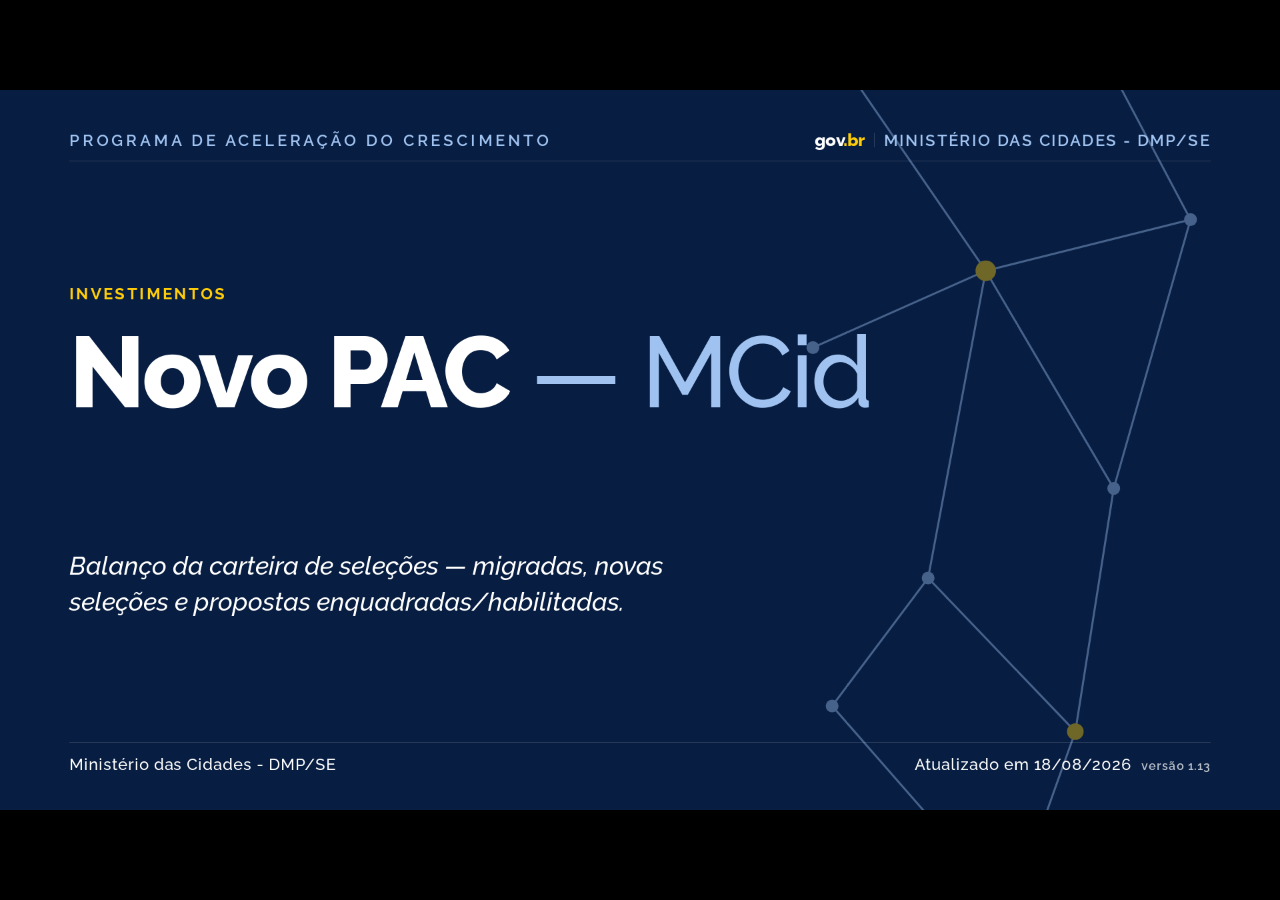
==== commit bf73ee74: "v1.13: Exportar PDF respeita os filtros — com recorte ativo, gera o PDF via impressão do navegador C" ====
--- a/index.html
+++ b/index.html
@@ -933,7 +933,7 @@
     <div class="bot" style="border-top:0; padding-top:18px;">
       <span class="org" style="color:var(--paper);">Ministério das Cidades - DMP/SE</span>
       <div style="flex: 1;"></div>
-      <span class="org" style="color:var(--paper);">Atualizado em 18/08/2026<span class="ver">versão 1.12</span></span>
+      <span class="org" style="color:var(--paper);">Atualizado em 18/08/2026<span class="ver">versão 1.13</span></span>
     </div>
   </section>
 
@@ -966,7 +966,7 @@
     <hr class="hr">
     <div class="bot">
       <span class="org">Fonte: MCid · Portarias de seleção do Novo PAC · atualizado em 18/08/2026</span>
-      <span style="display:inline-flex; align-items:baseline;"><span class="pageno"></span><span class="ver">versão 1.12</span></span>
+      <span style="display:inline-flex; align-items:baseline;"><span class="pageno"></span><span class="ver">versão 1.13</span></span>
     </div>
   </section>
 
@@ -999,7 +999,7 @@
     <hr class="hr">
     <div class="bot">
       <span class="org">Fonte: MCid · Portarias de seleção do Novo PAC · atualizado em 18/08/2026</span>
-      <span style="display:inline-flex; align-items:baseline;"><span class="pageno"></span><span class="ver">versão 1.12</span></span>
+      <span style="display:inline-flex; align-items:baseline;"><span class="pageno"></span><span class="ver">versão 1.13</span></span>
     </div>
   </section>
 
@@ -1032,7 +1032,7 @@
     <hr class="hr">
     <div class="bot">
       <span class="org">Fonte: MCid · Portarias de seleção do Novo PAC · atualizado em 18/08/2026</span>
-      <span style="display:inline-flex; align-items:baseline;"><span class="pageno"></span><span class="ver">versão 1.12</span></span>
+      <span style="display:inline-flex; align-items:baseline;"><span class="pageno"></span><span class="ver">versão 1.13</span></span>
     </div>
   </section>
 
@@ -1064,7 +1064,7 @@
     <hr class="hr">
     <div class="bot">
       <span class="org">Fonte: MCid · Portarias de seleção do Novo PAC · atualizado em 18/08/2026</span>
-      <span style="display:inline-flex; align-items:baseline;"><span class="pageno"></span><span class="ver">versão 1.12</span></span>
+      <span style="display:inline-flex; align-items:baseline;"><span class="pageno"></span><span class="ver">versão 1.13</span></span>
     </div>
   </section>
 
@@ -1098,7 +1098,7 @@
     <hr class="hr">
     <div class="bot">
       <span class="org">Fonte: MCid · Portarias de seleção do Novo PAC · atualizado em 18/08/2026</span>
-      <span style="display:inline-flex; align-items:baseline;"><span class="pageno"></span><span class="ver">versão 1.12</span></span>
+      <span style="display:inline-flex; align-items:baseline;"><span class="pageno"></span><span class="ver">versão 1.13</span></span>
     </div>
   </section>
 
@@ -1129,7 +1129,7 @@
     <hr class="hr">
     <div class="bot">
       <span class="org">Fonte: MCid · Portarias de seleção do Novo PAC · atualizado em 18/08/2026</span>
-      <span style="display:inline-flex; align-items:baseline;"><span class="pageno"></span><span class="ver">versão 1.12</span></span>
+      <span style="display:inline-flex; align-items:baseline;"><span class="pageno"></span><span class="ver">versão 1.13</span></span>
     </div>
   </section>
 
@@ -1171,7 +1171,7 @@
     <hr class="hr">
     <div class="bot">
       <span class="org">Fonte: MCid · Portarias de seleção do Novo PAC · atualizado em 18/08/2026</span>
-      <span style="display:inline-flex; align-items:baseline;"><span class="pageno"></span><span class="ver">versão 1.12</span></span>
+      <span style="display:inline-flex; align-items:baseline;"><span class="pageno"></span><span class="ver">versão 1.13</span></span>
     </div>
   </section>
 
@@ -1202,7 +1202,7 @@
     <hr class="hr">
     <div class="bot">
       <span class="org">Fonte: MCid · Portarias de seleção do Novo PAC · atualizado em 18/08/2026</span>
-      <span style="display:inline-flex; align-items:baseline;"><span class="pageno"></span><span class="ver">versão 1.12</span></span>
+      <span style="display:inline-flex; align-items:baseline;"><span class="pageno"></span><span class="ver">versão 1.13</span></span>
     </div>
   </section>
 
@@ -1234,10 +1234,11 @@
     <div class="bot" style="border-top:0; padding-top:18px;">
       <span class="org" style="color:var(--paper);">Ministério das Cidades - DMP/SE</span>
       <div style="flex: 1;"></div>
-      <span class="org" style="color:var(--paper);">Atualizado em 18/08/2026<span class="verwrap"><button type="button" class="ver verlink" id="verBtn" aria-haspopup="dialog" aria-expanded="false" title="Ver histórico de atualizações">versão 1.12</button>
+      <span class="org" style="color:var(--paper);">Atualizado em 18/08/2026<span class="verwrap"><button type="button" class="ver verlink" id="verBtn" aria-haspopup="dialog" aria-expanded="false" title="Ver histórico de atualizações">versão 1.13</button>
         <div class="verlog" id="verLog" role="dialog" aria-label="Histórico de atualizações" hidden>
           <h3>Atualizações da apresentação</h3>
           <ul>
+            <li><b>1.13</b>Exportar PDF respeita os filtros aplicados.</li>
             <li><b>1.12</b>Status "Enquadradas/habilitadas" e ajuste do slide 7.</li>
             <li><b>1.11</b>Recorte por ano corrigido: 2023, 2025 e 2026.</li>
             <li><b>1.10</b>Histórico de versões no rodapé.</li>
@@ -1253,7 +1254,7 @@
             <li><b>1.0</b>Recorte por ano e versão no rodapé.</li>
           </ul>
         </div></span></span>
-      <a class="xlsxlink" href="novopac-mcid-investimentos.pdf" download title="Baixar o PDF da apresentação (um slide por página)">
+      <a class="xlsxlink" href="novopac-mcid-investimentos.pdf" download title="Baixar o PDF da apresentação (um slide por página) — com filtros aplicados, o PDF é gerado refletindo os filtros">
         <svg viewBox="0 0 24 24" aria-hidden="true"><path d="M6 21V3h9l5 5v13z"></path><path d="M14 3v6h6"></path></svg>
         Exportar PDF
       </a>
@@ -3212,6 +3213,20 @@
     });
   });
 
+  // ---- Exportar PDF: com filtros aplicados, gera o PDF refletindo os filtros ----
+  // Sem filtros, baixa o PDF pré-gerado (rápido, funciona no celular). Com qualquer
+  // recorte ativo (UF, status ou ano), abre a impressão do navegador — o @media print
+  // produz um slide por página já com as tabelas filtradas (Salvar como PDF).
+  const pdfLink = document.querySelector('a.xlsxlink[href$=".pdf"]');
+  if (pdfLink) {
+    pdfLink.addEventListener('click', function (e) {
+      const filtrado = state.uf !== '' || !state.sel || !state.enq || ANOS.some((a) => !state.anos[a]);
+      if (!filtrado) return;
+      e.preventDefault();
+      window.print();
+    });
+  }
+
   // ---- navegação por rolagem do mouse: para baixo avança, para cima volta ----
   const stage = document.querySelector('deck-stage');
   const menu = document.getElementById('deckMenu');
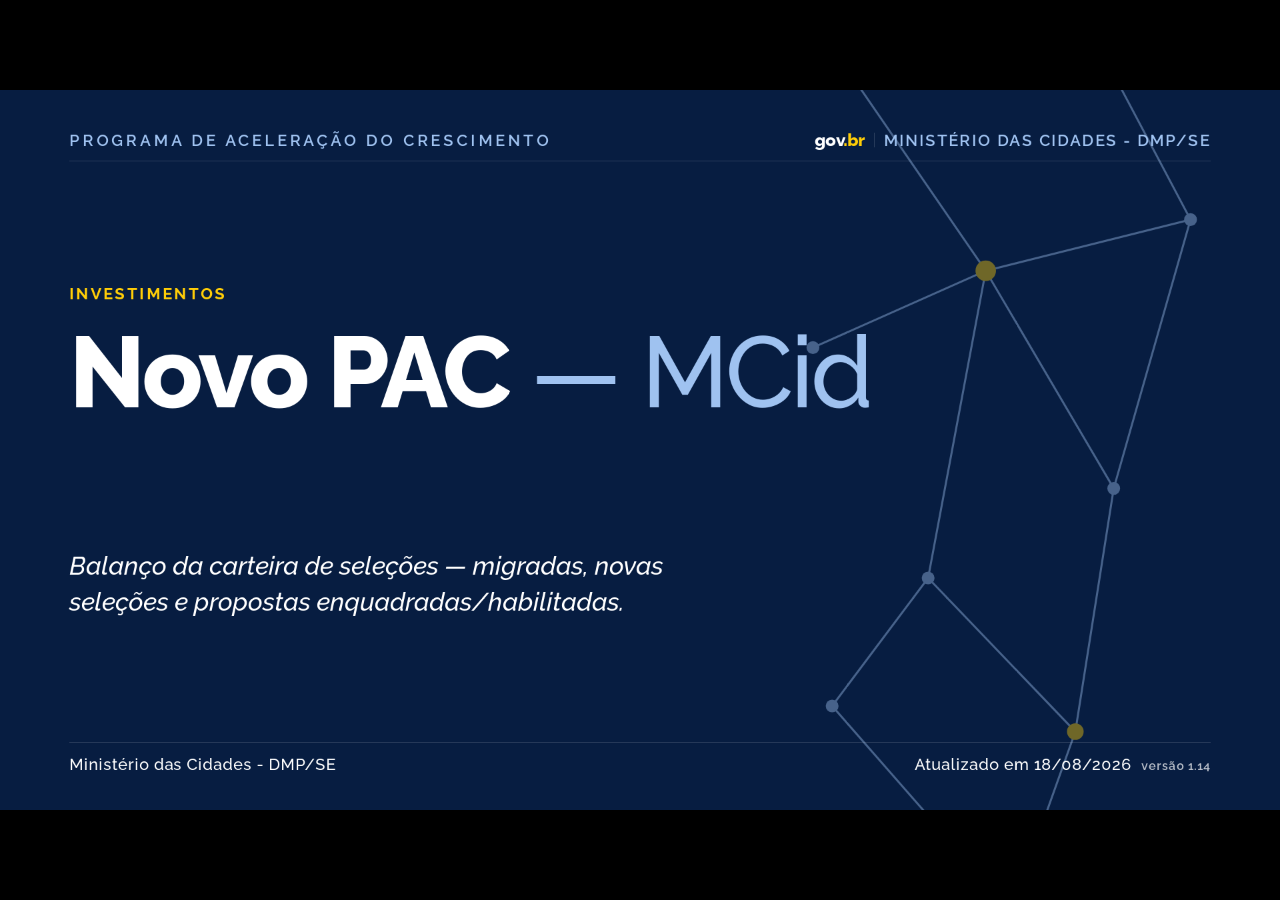
==== commit e7da2990: "v1.14: Exportar PDF baixa direto na horizontal com os filtros aplicados (html2canvas + jsPDF locais)" ====
--- a/index.html
+++ b/index.html
@@ -933,7 +933,7 @@
     <div class="bot" style="border-top:0; padding-top:18px;">
       <span class="org" style="color:var(--paper);">Ministério das Cidades - DMP/SE</span>
       <div style="flex: 1;"></div>
-      <span class="org" style="color:var(--paper);">Atualizado em 18/08/2026<span class="ver">versão 1.13</span></span>
+      <span class="org" style="color:var(--paper);">Atualizado em 18/08/2026<span class="ver">versão 1.14</span></span>
     </div>
   </section>
 
@@ -966,7 +966,7 @@
     <hr class="hr">
     <div class="bot">
       <span class="org">Fonte: MCid · Portarias de seleção do Novo PAC · atualizado em 18/08/2026</span>
-      <span style="display:inline-flex; align-items:baseline;"><span class="pageno"></span><span class="ver">versão 1.13</span></span>
+      <span style="display:inline-flex; align-items:baseline;"><span class="pageno"></span><span class="ver">versão 1.14</span></span>
     </div>
   </section>
 
@@ -999,7 +999,7 @@
     <hr class="hr">
     <div class="bot">
       <span class="org">Fonte: MCid · Portarias de seleção do Novo PAC · atualizado em 18/08/2026</span>
-      <span style="display:inline-flex; align-items:baseline;"><span class="pageno"></span><span class="ver">versão 1.13</span></span>
+      <span style="display:inline-flex; align-items:baseline;"><span class="pageno"></span><span class="ver">versão 1.14</span></span>
     </div>
   </section>
 
@@ -1032,7 +1032,7 @@
     <hr class="hr">
     <div class="bot">
       <span class="org">Fonte: MCid · Portarias de seleção do Novo PAC · atualizado em 18/08/2026</span>
-      <span style="display:inline-flex; align-items:baseline;"><span class="pageno"></span><span class="ver">versão 1.13</span></span>
+      <span style="display:inline-flex; align-items:baseline;"><span class="pageno"></span><span class="ver">versão 1.14</span></span>
     </div>
   </section>
 
@@ -1064,7 +1064,7 @@
     <hr class="hr">
     <div class="bot">
       <span class="org">Fonte: MCid · Portarias de seleção do Novo PAC · atualizado em 18/08/2026</span>
-      <span style="display:inline-flex; align-items:baseline;"><span class="pageno"></span><span class="ver">versão 1.13</span></span>
+      <span style="display:inline-flex; align-items:baseline;"><span class="pageno"></span><span class="ver">versão 1.14</span></span>
     </div>
   </section>
 
@@ -1098,7 +1098,7 @@
     <hr class="hr">
     <div class="bot">
       <span class="org">Fonte: MCid · Portarias de seleção do Novo PAC · atualizado em 18/08/2026</span>
-      <span style="display:inline-flex; align-items:baseline;"><span class="pageno"></span><span class="ver">versão 1.13</span></span>
+      <span style="display:inline-flex; align-items:baseline;"><span class="pageno"></span><span class="ver">versão 1.14</span></span>
     </div>
   </section>
 
@@ -1129,7 +1129,7 @@
     <hr class="hr">
     <div class="bot">
       <span class="org">Fonte: MCid · Portarias de seleção do Novo PAC · atualizado em 18/08/2026</span>
-      <span style="display:inline-flex; align-items:baseline;"><span class="pageno"></span><span class="ver">versão 1.13</span></span>
+      <span style="display:inline-flex; align-items:baseline;"><span class="pageno"></span><span class="ver">versão 1.14</span></span>
     </div>
   </section>
 
@@ -1171,7 +1171,7 @@
     <hr class="hr">
     <div class="bot">
       <span class="org">Fonte: MCid · Portarias de seleção do Novo PAC · atualizado em 18/08/2026</span>
-      <span style="display:inline-flex; align-items:baseline;"><span class="pageno"></span><span class="ver">versão 1.13</span></span>
+      <span style="display:inline-flex; align-items:baseline;"><span class="pageno"></span><span class="ver">versão 1.14</span></span>
     </div>
   </section>
 
@@ -1202,7 +1202,7 @@
     <hr class="hr">
     <div class="bot">
       <span class="org">Fonte: MCid · Portarias de seleção do Novo PAC · atualizado em 18/08/2026</span>
-      <span style="display:inline-flex; align-items:baseline;"><span class="pageno"></span><span class="ver">versão 1.13</span></span>
+      <span style="display:inline-flex; align-items:baseline;"><span class="pageno"></span><span class="ver">versão 1.14</span></span>
     </div>
   </section>
 
@@ -1234,10 +1234,11 @@
     <div class="bot" style="border-top:0; padding-top:18px;">
       <span class="org" style="color:var(--paper);">Ministério das Cidades - DMP/SE</span>
       <div style="flex: 1;"></div>
-      <span class="org" style="color:var(--paper);">Atualizado em 18/08/2026<span class="verwrap"><button type="button" class="ver verlink" id="verBtn" aria-haspopup="dialog" aria-expanded="false" title="Ver histórico de atualizações">versão 1.13</button>
+      <span class="org" style="color:var(--paper);">Atualizado em 18/08/2026<span class="verwrap"><button type="button" class="ver verlink" id="verBtn" aria-haspopup="dialog" aria-expanded="false" title="Ver histórico de atualizações">versão 1.14</button>
         <div class="verlog" id="verLog" role="dialog" aria-label="Histórico de atualizações" hidden>
           <h3>Atualizações da apresentação</h3>
           <ul>
+            <li><b>1.14</b>Exportar PDF baixa direto, na horizontal, com os filtros.</li>
             <li><b>1.13</b>Exportar PDF respeita os filtros aplicados.</li>
             <li><b>1.12</b>Status "Enquadradas/habilitadas" e ajuste do slide 7.</li>
             <li><b>1.11</b>Recorte por ano corrigido: 2023, 2025 e 2026.</li>
@@ -1256,7 +1257,7 @@
         </div></span></span>
       <a class="xlsxlink" href="novopac-mcid-investimentos.pdf" download title="Baixar o PDF da apresentação (um slide por página) — com filtros aplicados, o PDF é gerado refletindo os filtros">
         <svg viewBox="0 0 24 24" aria-hidden="true"><path d="M6 21V3h9l5 5v13z"></path><path d="M14 3v6h6"></path></svg>
-        Exportar PDF
+        <span class="pdftxt">Exportar PDF</span>
       </a>
       <a class="xlsxlink" href="data/base_completa_atualizada_20260818_1126.xlsx" download title="Baixar a base de dados em Excel">
         <svg viewBox="0 0 24 24" aria-hidden="true"><path d="M12 3v12"></path><path d="M7 10l5 5 5-5"></path><path d="M4 19h16"></path></svg>
@@ -3213,17 +3214,105 @@
     });
   });
 
-  // ---- Exportar PDF: com filtros aplicados, gera o PDF refletindo os filtros ----
-  // Sem filtros, baixa o PDF pré-gerado (rápido, funciona no celular). Com qualquer
-  // recorte ativo (UF, status ou ano), abre a impressão do navegador — o @media print
-  // produz um slide por página já com as tabelas filtradas (Salvar como PDF).
+  // ---- Exportar PDF: com filtros aplicados, gera e baixa o PDF refletindo os filtros ----
+  // Sem filtros, baixa o PDF pré-gerado (vetorial, leve). Com qualquer recorte ativo
+  // (UF, status ou ano), monta o PDF no navegador — cada slide é rasterizado em
+  // 1920×1080 (horizontal) com html2canvas e adicionado a um jsPDF — sem diálogo
+  // de impressão. Se algo falhar, cai para window.print() (@page já é paisagem).
+  function carregarScript(src) {
+    return new Promise(function (res, rej) {
+      const s = document.createElement('script');
+      s.src = src; s.onload = res; s.onerror = rej;
+      document.head.appendChild(s);
+    });
+  }
+  async function capturarSlide(secao) {
+    const wrap = document.createElement('div');
+    wrap.style.cssText = 'position:fixed; left:-20000px; top:0; width:1920px; height:1080px; overflow:hidden; background:#fff; z-index:-1;';
+    const clone = secao.cloneNode(true);
+    clone.removeAttribute('data-deck-active');
+    clone.style.position = 'relative';
+    clone.style.inset = 'auto';
+    clone.style.width = '1920px';
+    clone.style.height = '1080px';
+    clone.style.boxSizing = 'border-box';
+    clone.style.visibility = 'visible';
+    clone.style.opacity = '1';
+    // cloneNode não copia a seleção feita via JS nos <select>
+    const selO = secao.querySelectorAll('select');
+    clone.querySelectorAll('select').forEach((s, i) => { s.value = selO[i].value; });
+    // atributos SVG com var() não resolvem na rasterização; fixa a cor computada
+    const svgO = secao.querySelectorAll('svg, svg *');
+    clone.querySelectorAll('svg, svg *').forEach((el, i) => {
+      ['stroke', 'fill'].forEach((p) => {
+        if ((el.getAttribute(p) || '').indexOf('var(') !== -1) {
+          el.setAttribute(p, getComputedStyle(svgO[i])[p]);
+        }
+      });
+    });
+    // como na impressão, os botões de download ficam fora do PDF
+    clone.querySelectorAll('.xlsxlink').forEach((el) => el.remove());
+    // html2canvas não desenha a arte da capa (filho com z-index negativo);
+    // troca o SVG por um <img> rasterizado, que ele pinta normalmente
+    const net = clone.querySelector('.covernet');
+    if (net) {
+      net.setAttribute('width', 884);
+      net.setAttribute('height', 1080);
+      const img = document.createElement('img');
+      img.style.cssText = 'position:absolute; top:0; right:0; height:100%; width:46%; opacity:.42; z-index:0;';
+      const carregou = new Promise((res) => { img.onload = res; img.onerror = res; });
+      img.src = 'data:image/svg+xml;charset=utf-8,' + encodeURIComponent(new XMLSerializer().serializeToString(net));
+      net.replaceWith(img);
+      Array.from(clone.children).forEach((ch) => {
+        if (ch !== img) { if (!ch.style.position) ch.style.position = 'relative'; ch.style.zIndex = '1'; }
+      });
+      await carregou;
+    }
+    wrap.appendChild(clone);
+    document.body.appendChild(wrap);
+    try {
+      return await html2canvas(clone, { scale: 1, width: 1920, height: 1080, logging: false, backgroundColor: null });
+    } finally {
+      wrap.remove();
+    }
+  }
+  let gerandoPdf = false;
+  async function gerarPdfFiltrado(link) {
+    if (gerandoPdf) return;
+    gerandoPdf = true;
+    const txt = link.querySelector('.pdftxt');
+    const antes = txt ? txt.textContent : '';
+    try {
+      if (!window.html2canvas) await carregarScript('assets/html2canvas.min.js');
+      if (!window.jspdf) await carregarScript('assets/jspdf.umd.min.js');
+      const secoes = Array.from(document.querySelectorAll('deck-stage > section'))
+        .filter((s) => !s.hasAttribute('data-deck-skip'));
+      const pdf = new window.jspdf.jsPDF({ orientation: 'landscape', unit: 'px', format: [1920, 1080], compress: true, hotfixes: ['px_scaling'] });
+      for (let i = 0; i < secoes.length; i++) {
+        if (txt) txt.textContent = 'Gerando PDF… ' + (i + 1) + '/' + secoes.length;
+        const canvas = await capturarSlide(secoes[i]);
+        if (i) pdf.addPage([1920, 1080], 'landscape');
+        pdf.addImage(canvas.toDataURL('image/jpeg', 0.92), 'JPEG', 0, 0, 1920, 1080);
+      }
+      const partes = ['novopac-mcid-investimentos', (state.uf || 'brasil').toLowerCase()];
+      if (!(state.sel && state.enq)) partes.push(state.sel ? 'selecionadas' : 'enquadradas-habilitadas');
+      const anosOn = ANOS.filter((a) => state.anos[a]);
+      if (anosOn.length !== ANOS.length) partes.push(anosOn.join('-'));
+      pdf.save(partes.join('_') + '.pdf');
+    } catch (err) {
+      window.print();
+    } finally {
+      if (txt) txt.textContent = antes;
+      gerandoPdf = false;
+    }
+  }
   const pdfLink = document.querySelector('a.xlsxlink[href$=".pdf"]');
   if (pdfLink) {
     pdfLink.addEventListener('click', function (e) {
       const filtrado = state.uf !== '' || !state.sel || !state.enq || ANOS.some((a) => !state.anos[a]);
       if (!filtrado) return;
       e.preventDefault();
-      window.print();
+      gerarPdfFiltrado(pdfLink);
     });
   }
 
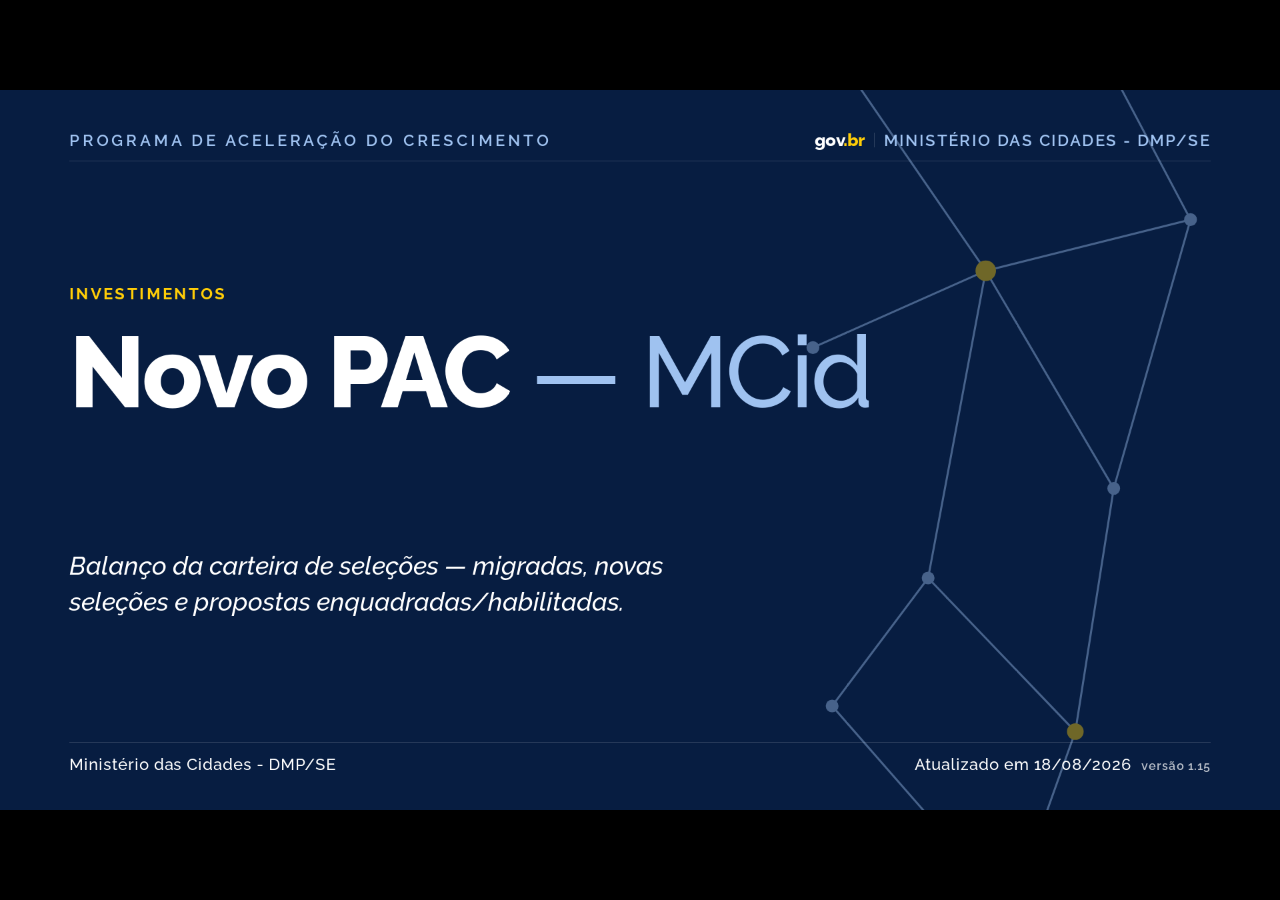
==== commit 2bb81d7f: "v1.15: recorte de ano exclui as migradas — OGU delas aparecia como se fosse do ano filtrado Co-Autho" ====
--- a/index.html
+++ b/index.html
@@ -933,7 +933,7 @@
     <div class="bot" style="border-top:0; padding-top:18px;">
       <span class="org" style="color:var(--paper);">Ministério das Cidades - DMP/SE</span>
       <div style="flex: 1;"></div>
-      <span class="org" style="color:var(--paper);">Atualizado em 18/08/2026<span class="ver">versão 1.14</span></span>
+      <span class="org" style="color:var(--paper);">Atualizado em 18/08/2026<span class="ver">versão 1.15</span></span>
     </div>
   </section>
 
@@ -966,7 +966,7 @@
     <hr class="hr">
     <div class="bot">
       <span class="org">Fonte: MCid · Portarias de seleção do Novo PAC · atualizado em 18/08/2026</span>
-      <span style="display:inline-flex; align-items:baseline;"><span class="pageno"></span><span class="ver">versão 1.14</span></span>
+      <span style="display:inline-flex; align-items:baseline;"><span class="pageno"></span><span class="ver">versão 1.15</span></span>
     </div>
   </section>
 
@@ -999,7 +999,7 @@
     <hr class="hr">
     <div class="bot">
       <span class="org">Fonte: MCid · Portarias de seleção do Novo PAC · atualizado em 18/08/2026</span>
-      <span style="display:inline-flex; align-items:baseline;"><span class="pageno"></span><span class="ver">versão 1.14</span></span>
+      <span style="display:inline-flex; align-items:baseline;"><span class="pageno"></span><span class="ver">versão 1.15</span></span>
     </div>
   </section>
 
@@ -1032,7 +1032,7 @@
     <hr class="hr">
     <div class="bot">
       <span class="org">Fonte: MCid · Portarias de seleção do Novo PAC · atualizado em 18/08/2026</span>
-      <span style="display:inline-flex; align-items:baseline;"><span class="pageno"></span><span class="ver">versão 1.14</span></span>
+      <span style="display:inline-flex; align-items:baseline;"><span class="pageno"></span><span class="ver">versão 1.15</span></span>
     </div>
   </section>
 
@@ -1064,7 +1064,7 @@
     <hr class="hr">
     <div class="bot">
       <span class="org">Fonte: MCid · Portarias de seleção do Novo PAC · atualizado em 18/08/2026</span>
-      <span style="display:inline-flex; align-items:baseline;"><span class="pageno"></span><span class="ver">versão 1.14</span></span>
+      <span style="display:inline-flex; align-items:baseline;"><span class="pageno"></span><span class="ver">versão 1.15</span></span>
     </div>
   </section>
 
@@ -1098,7 +1098,7 @@
     <hr class="hr">
     <div class="bot">
       <span class="org">Fonte: MCid · Portarias de seleção do Novo PAC · atualizado em 18/08/2026</span>
-      <span style="display:inline-flex; align-items:baseline;"><span class="pageno"></span><span class="ver">versão 1.14</span></span>
+      <span style="display:inline-flex; align-items:baseline;"><span class="pageno"></span><span class="ver">versão 1.15</span></span>
     </div>
   </section>
 
@@ -1129,7 +1129,7 @@
     <hr class="hr">
     <div class="bot">
       <span class="org">Fonte: MCid · Portarias de seleção do Novo PAC · atualizado em 18/08/2026</span>
-      <span style="display:inline-flex; align-items:baseline;"><span class="pageno"></span><span class="ver">versão 1.14</span></span>
+      <span style="display:inline-flex; align-items:baseline;"><span class="pageno"></span><span class="ver">versão 1.15</span></span>
     </div>
   </section>
 
@@ -1171,7 +1171,7 @@
     <hr class="hr">
     <div class="bot">
       <span class="org">Fonte: MCid · Portarias de seleção do Novo PAC · atualizado em 18/08/2026</span>
-      <span style="display:inline-flex; align-items:baseline;"><span class="pageno"></span><span class="ver">versão 1.14</span></span>
+      <span style="display:inline-flex; align-items:baseline;"><span class="pageno"></span><span class="ver">versão 1.15</span></span>
     </div>
   </section>
 
@@ -1202,7 +1202,7 @@
     <hr class="hr">
     <div class="bot">
       <span class="org">Fonte: MCid · Portarias de seleção do Novo PAC · atualizado em 18/08/2026</span>
-      <span style="display:inline-flex; align-items:baseline;"><span class="pageno"></span><span class="ver">versão 1.14</span></span>
+      <span style="display:inline-flex; align-items:baseline;"><span class="pageno"></span><span class="ver">versão 1.15</span></span>
     </div>
   </section>
 
@@ -1234,10 +1234,11 @@
     <div class="bot" style="border-top:0; padding-top:18px;">
       <span class="org" style="color:var(--paper);">Ministério das Cidades - DMP/SE</span>
       <div style="flex: 1;"></div>
-      <span class="org" style="color:var(--paper);">Atualizado em 18/08/2026<span class="verwrap"><button type="button" class="ver verlink" id="verBtn" aria-haspopup="dialog" aria-expanded="false" title="Ver histórico de atualizações">versão 1.14</button>
+      <span class="org" style="color:var(--paper);">Atualizado em 18/08/2026<span class="verwrap"><button type="button" class="ver verlink" id="verBtn" aria-haspopup="dialog" aria-expanded="false" title="Ver histórico de atualizações">versão 1.15</button>
         <div class="verlog" id="verLog" role="dialog" aria-label="Histórico de atualizações" hidden>
           <h3>Atualizações da apresentação</h3>
           <ul>
+            <li><b>1.15</b>Recorte de ano passa a excluir as migradas.</li>
             <li><b>1.14</b>Exportar PDF baixa direto, na horizontal, com os filtros.</li>
             <li><b>1.13</b>Exportar PDF respeita os filtros aplicados.</li>
             <li><b>1.12</b>Status "Enquadradas/habilitadas" e ajuste do slide 7.</li>
@@ -3122,6 +3123,7 @@
 const state = { uf: '', sel: true, enq: true, anos: {} };
 ANOS.forEach((a) => { state.anos[a] = true; });
 const isSel = (r) => r[3] <= 1; // migradas (kind 0) contam como selecionadas
+const anoFiltrado = () => ANOS.some((a) => !state.anos[a]); // algum ano desligado
 
 function aggregate(t) {
   const keep = DATASETS[t.ds];
@@ -3131,7 +3133,9 @@
     if (state.uf && r[2] !== state.uf) continue;
     if (t.mods && t.mods.indexOf(r[0]) < 0) continue;
     if (t.status && !(isSel(r) ? state.sel : state.enq)) continue;
-    if (t.status && r[7] && !state.anos[r[7]]) continue;
+    // com recorte de ano ativo, as migradas (sem ano de seleção, r[7]==='')
+    // também saem da conta — senão o OGU delas aparece como se fosse do ano filtrado
+    if (t.status && anoFiltrado() && !state.anos[r[7]]) continue;
     const a = acc[r[0]];
     a.n += 1;
     if (r[1] === 0) a.qf += 1; else if (r[1] === 1) a.qo += 1;
@@ -3167,7 +3171,7 @@
   const stname = state.sel && state.enq ? 'selecionadas + enquadradas/habilitadas'
     : (state.sel ? 'somente selecionadas' : 'somente enquadradas/habilitadas');
   const anosOn = ANOS.filter((a) => state.anos[a]);
-  const anoname = anosOn.length === ANOS.length ? 'todos' : anosOn.join(' + ');
+  const anoname = anosOn.length === ANOS.length ? 'todos' : anosOn.join(' + ') + ' (sem migradas)';
   document.querySelectorAll('.ufname').forEach((el) => { el.textContent = nome; });
   document.querySelectorAll('.stname').forEach((el) => { el.textContent = stname; });
   document.querySelectorAll('.anoname').forEach((el) => { el.textContent = anoname; });
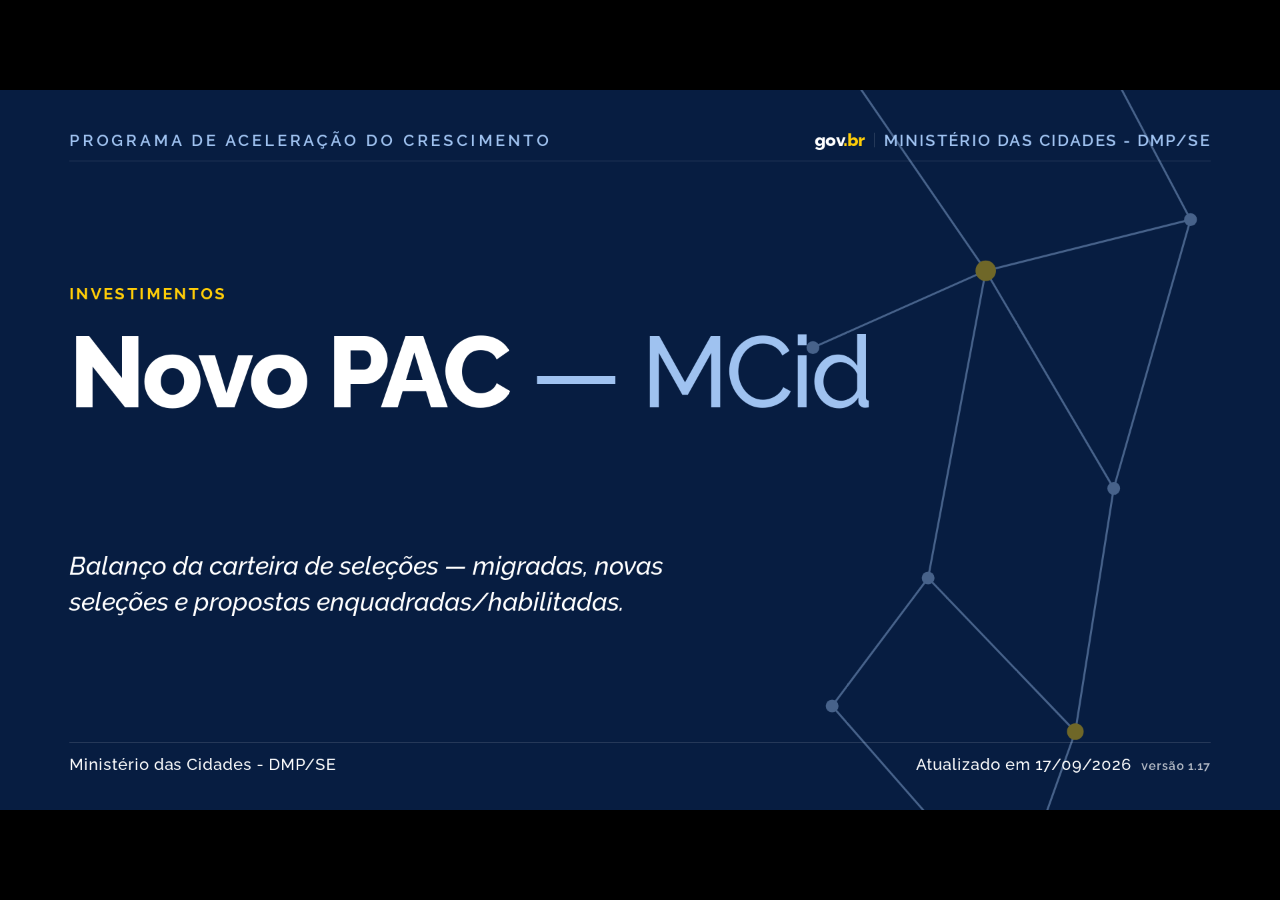
==== commit a1ec3c0e: "v1.17: dados vêm da tabela se_cgpac.tab_base_unica_gm, com base em Excel protegida por senha - pytho" ====
--- a/index.html
+++ b/index.html
@@ -840,6 +840,7 @@
     border:1px solid rgba(255,255,255,.32); border-radius:2px; padding:9px 18px;
     transition:background .15s, border-color .15s; }
   .xlsxlink:hover{ background:rgba(255,255,255,.10); border-color:var(--amber-bright); }
+  .xlsxlink .lock{ width:17px; height:17px; margin-left:-2px; opacity:.85; }
   .xlsxlink svg{ width:20px; height:20px; fill:none; stroke:currentColor; stroke-width:2; stroke-linecap:round; stroke-linejoin:round; }
   @media print{ .xlsxlink, .rotate-hint{ display:none !important; } }
   /* celular/tablet: navegação só por toque (metades esquerda/direita da tela);
@@ -933,7 +934,7 @@
     <div class="bot" style="border-top:0; padding-top:18px;">
       <span class="org" style="color:var(--paper);">Ministério das Cidades - DMP/SE</span>
       <div style="flex: 1;"></div>
-      <span class="org" style="color:var(--paper);">Atualizado em 18/08/2026<span class="ver">versão 1.15</span></span>
+      <span class="org" style="color:var(--paper);">Atualizado em 17/09/2026<span class="ver">versão 1.17</span></span>
     </div>
   </section>
 
@@ -956,7 +957,7 @@
         </div>
       </div>
       <div class="col grow" style="justify-content:center;">
-        <p class="tmeta">Atualizado em <b>18/08/2026</b><span class="sep">·</span>Contagem: migradas + novas seleções<span class="sep">·</span>Status: <b class="stname">selecionadas + enquadradas/habilitadas</b><span class="sep">·</span>Anos: <b class="anoname">todos</b><span class="sep">·</span>Recorte: <b class="ufname">Brasil</b></p>
+        <p class="tmeta">Atualizado em <b>17/09/2026</b><span class="sep">·</span>Contagem: migradas + novas seleções<span class="sep">·</span>Status: <b class="stname">selecionadas + enquadradas/habilitadas</b><span class="sep">·</span>Anos: <b class="anoname">todos</b><span class="sep">·</span>Recorte: <b class="ufname">Brasil</b></p>
         <table class="data dense" id="t-totais">
           <thead><tr><th>Modalidade</th><th>Total de propostas</th><th>Valor total (R$ mi)</th></tr></thead>
           <tbody></tbody>
@@ -965,8 +966,8 @@
     </div>
     <hr class="hr">
     <div class="bot">
-      <span class="org">Fonte: MCid · Portarias de seleção do Novo PAC · atualizado em 18/08/2026</span>
-      <span style="display:inline-flex; align-items:baseline;"><span class="pageno"></span><span class="ver">versão 1.15</span></span>
+      <span class="org">Fonte: MCid · Portarias de seleção do Novo PAC · atualizado em 17/09/2026</span>
+      <span style="display:inline-flex; align-items:baseline;"><span class="pageno"></span><span class="ver">versão 1.17</span></span>
     </div>
   </section>
 
@@ -989,7 +990,7 @@
         </div>
       </div>
       <div class="col grow" style="justify-content:center;">
-        <p class="tmeta">Atualizado em <b>18/08/2026</b><span class="sep">·</span>Contagem: migradas + novas seleções<span class="sep">·</span>Status: <b class="stname">selecionadas + enquadradas/habilitadas</b><span class="sep">·</span>Anos: <b class="anoname">todos</b><span class="sep">·</span>Recorte: <b class="ufname">Brasil</b></p>
+        <p class="tmeta">Atualizado em <b>17/09/2026</b><span class="sep">·</span>Contagem: migradas + novas seleções<span class="sep">·</span>Status: <b class="stname">selecionadas + enquadradas/habilitadas</b><span class="sep">·</span>Anos: <b class="anoname">todos</b><span class="sep">·</span>Recorte: <b class="ufname">Brasil</b></p>
         <table class="data dense" id="t-qtd">
           <thead><tr><th>Modalidade</th><th>Qtd. FIN</th><th>Qtd. OGU</th><th>Total</th></tr></thead>
           <tbody></tbody>
@@ -998,8 +999,8 @@
     </div>
     <hr class="hr">
     <div class="bot">
-      <span class="org">Fonte: MCid · Portarias de seleção do Novo PAC · atualizado em 18/08/2026</span>
-      <span style="display:inline-flex; align-items:baseline;"><span class="pageno"></span><span class="ver">versão 1.15</span></span>
+      <span class="org">Fonte: MCid · Portarias de seleção do Novo PAC · atualizado em 17/09/2026</span>
+      <span style="display:inline-flex; align-items:baseline;"><span class="pageno"></span><span class="ver">versão 1.17</span></span>
     </div>
   </section>
 
@@ -1022,7 +1023,7 @@
         </div>
       </div>
       <div class="col grow" style="justify-content:center;">
-        <p class="tmeta">Atualizado em <b>18/08/2026</b><span class="sep">·</span>Contagem: migradas + novas seleções<span class="sep">·</span>Status: <b class="stname">selecionadas + enquadradas/habilitadas</b><span class="sep">·</span>Anos: <b class="anoname">todos</b><span class="sep">·</span>Recorte: <b class="ufname">Brasil</b></p>
+        <p class="tmeta">Atualizado em <b>17/09/2026</b><span class="sep">·</span>Contagem: migradas + novas seleções<span class="sep">·</span>Status: <b class="stname">selecionadas + enquadradas/habilitadas</b><span class="sep">·</span>Anos: <b class="anoname">todos</b><span class="sep">·</span>Recorte: <b class="ufname">Brasil</b></p>
         <table class="data dense" id="t-fonte">
           <thead><tr><th>Modalidade</th><th>Qtd. FIN</th><th>Qtd. OGU</th><th>Total</th><th>Valor OGU (R$ mi)</th><th>Valor FIN (R$ mi)</th><th>Valor total (R$ mi)</th></tr></thead>
           <tbody></tbody>
@@ -1031,8 +1032,8 @@
     </div>
     <hr class="hr">
     <div class="bot">
-      <span class="org">Fonte: MCid · Portarias de seleção do Novo PAC · atualizado em 18/08/2026</span>
-      <span style="display:inline-flex; align-items:baseline;"><span class="pageno"></span><span class="ver">versão 1.15</span></span>
+      <span class="org">Fonte: MCid · Portarias de seleção do Novo PAC · atualizado em 17/09/2026</span>
+      <span style="display:inline-flex; align-items:baseline;"><span class="pageno"></span><span class="ver">versão 1.17</span></span>
     </div>
   </section>
 
@@ -1054,7 +1055,7 @@
         </div>
       </div>
       <div class="col grow" style="justify-content:center;">
-        <p class="tmeta">Atualizado em <b>18/08/2026</b><span class="sep">·</span>Contagem: somente carteira migrada<span class="sep">·</span>Recorte: <b class="ufname">Brasil</b></p>
+        <p class="tmeta">Atualizado em <b>17/09/2026</b><span class="sep">·</span>Contagem: somente carteira migrada<span class="sep">·</span>Recorte: <b class="ufname">Brasil</b></p>
         <table class="data" id="t-mig">
           <thead><tr><th>Modalidade</th><th>Qtd. FIN</th><th>Qtd. OGU</th><th>Valor FIN (R$ mi)</th><th>Valor OGU (R$ mi)</th></tr></thead>
           <tbody></tbody>
@@ -1063,8 +1064,8 @@
     </div>
     <hr class="hr">
     <div class="bot">
-      <span class="org">Fonte: MCid · Portarias de seleção do Novo PAC · atualizado em 18/08/2026</span>
-      <span style="display:inline-flex; align-items:baseline;"><span class="pageno"></span><span class="ver">versão 1.15</span></span>
+      <span class="org">Fonte: MCid · Portarias de seleção do Novo PAC · atualizado em 17/09/2026</span>
+      <span style="display:inline-flex; align-items:baseline;"><span class="pageno"></span><span class="ver">versão 1.17</span></span>
     </div>
   </section>
 
@@ -1088,7 +1089,7 @@
         </div>
       </div>
       <div class="col grow" style="justify-content:center;">
-        <p class="tmeta">Atualizado em <b>18/08/2026</b><span class="sep">·</span>Contagem: novas seleções, sem migradas<span class="sep">·</span>Status: <b class="stname">selecionadas + enquadradas/habilitadas</b><span class="sep">·</span>Anos: <b class="anoname">todos</b><span class="sep">·</span>Recorte: <b class="ufname">Brasil</b></p>
+        <p class="tmeta">Atualizado em <b>17/09/2026</b><span class="sep">·</span>Contagem: novas seleções, sem migradas<span class="sep">·</span>Status: <b class="stname">selecionadas + enquadradas/habilitadas</b><span class="sep">·</span>Anos: <b class="anoname">todos</b><span class="sep">·</span>Recorte: <b class="ufname">Brasil</b></p>
         <table class="data dense" id="t-novas">
           <thead><tr><th>Modalidade</th><th>Qtd. FIN</th><th>Qtd. OGU</th><th>Valor FIN (R$ mi)</th><th>Valor OGU (R$ mi)</th></tr></thead>
           <tbody></tbody>
@@ -1097,8 +1098,8 @@
     </div>
     <hr class="hr">
     <div class="bot">
-      <span class="org">Fonte: MCid · Portarias de seleção do Novo PAC · atualizado em 18/08/2026</span>
-      <span style="display:inline-flex; align-items:baseline;"><span class="pageno"></span><span class="ver">versão 1.15</span></span>
+      <span class="org">Fonte: MCid · Portarias de seleção do Novo PAC · atualizado em 17/09/2026</span>
+      <span style="display:inline-flex; align-items:baseline;"><span class="pageno"></span><span class="ver">versão 1.17</span></span>
     </div>
   </section>
 
@@ -1119,7 +1120,7 @@
         </div>
       </div>
       <div class="col grow" style="justify-content:center;">
-        <p class="tmeta">Atualizado em <b>18/08/2026</b><span class="sep">·</span>Contagem: somente propostas enquadradas/habilitadas (FIN)<span class="sep">·</span>Recorte: <b class="ufname">Brasil</b></p>
+        <p class="tmeta">Atualizado em <b>17/09/2026</b><span class="sep">·</span>Contagem: somente propostas enquadradas/habilitadas (FIN)<span class="sep">·</span>Recorte: <b class="ufname">Brasil</b></p>
         <table class="data" id="t-enq">
           <thead><tr><th>Modalidade</th><th>Qtd. FIN</th><th>Valor FIN (R$ mi)</th></tr></thead>
           <tbody></tbody>
@@ -1128,8 +1129,8 @@
     </div>
     <hr class="hr">
     <div class="bot">
-      <span class="org">Fonte: MCid · Portarias de seleção do Novo PAC · atualizado em 18/08/2026</span>
-      <span style="display:inline-flex; align-items:baseline;"><span class="pageno"></span><span class="ver">versão 1.15</span></span>
+      <span class="org">Fonte: MCid · Portarias de seleção do Novo PAC · atualizado em 17/09/2026</span>
+      <span style="display:inline-flex; align-items:baseline;"><span class="pageno"></span><span class="ver">versão 1.17</span></span>
     </div>
   </section>
 
@@ -1153,7 +1154,7 @@
         </div>
       </div>
       <div class="col grow" style="justify-content:center;">
-        <p class="tmeta">Atualizado em <b>18/08/2026</b><span class="sep">·</span>Contagem: migradas + novas seleções — subeixo Prevenção a Desastres<span class="sep">·</span>Status: <b class="stname">selecionadas + enquadradas/habilitadas</b><span class="sep">·</span>Anos: <b class="anoname">todos</b><span class="sep">·</span>Recorte: <b class="ufname">Brasil</b></p>
+        <p class="tmeta">Atualizado em <b>17/09/2026</b><span class="sep">·</span>Contagem: migradas + novas seleções — subeixo Prevenção a Desastres<span class="sep">·</span>Status: <b class="stname">selecionadas + enquadradas/habilitadas</b><span class="sep">·</span>Anos: <b class="anoname">todos</b><span class="sep">·</span>Recorte: <b class="ufname">Brasil</b></p>
         <table class="data" id="t-prev">
           <thead><tr><th>Modalidade</th><th>Qtd. FIN</th><th>Qtd. OGU</th><th>Total</th><th>Valor OGU (R$ mi)</th><th>Valor FIN (R$ mi)</th><th>Valor total (R$ mi)</th></tr></thead>
           <tbody></tbody>
@@ -1170,8 +1171,8 @@
     </div>
     <hr class="hr">
     <div class="bot">
-      <span class="org">Fonte: MCid · Portarias de seleção do Novo PAC · atualizado em 18/08/2026</span>
-      <span style="display:inline-flex; align-items:baseline;"><span class="pageno"></span><span class="ver">versão 1.15</span></span>
+      <span class="org">Fonte: MCid · Portarias de seleção do Novo PAC · atualizado em 17/09/2026</span>
+      <span style="display:inline-flex; align-items:baseline;"><span class="pageno"></span><span class="ver">versão 1.17</span></span>
     </div>
   </section>
 
@@ -1192,7 +1193,7 @@
         </div>
       </div>
       <div class="col grow" style="justify-content:center;">
-        <p class="tmeta">Atualizado em <b>18/08/2026</b><span class="sep">·</span>Contagem: seleções do grupo Governadores<span class="sep">·</span>Recorte: <b class="ufname">Brasil</b></p>
+        <p class="tmeta">Atualizado em <b>17/09/2026</b><span class="sep">·</span>Contagem: seleções do grupo Governadores<span class="sep">·</span>Recorte: <b class="ufname">Brasil</b></p>
         <table class="data" id="t-gov">
           <thead><tr><th>Modalidade</th><th>Qtd. FIN</th><th>Qtd. OGU</th><th>Valor FIN (R$ mi)</th><th>Valor OGU (R$ mi)</th></tr></thead>
           <tbody></tbody>
@@ -1201,8 +1202,8 @@
     </div>
     <hr class="hr">
     <div class="bot">
-      <span class="org">Fonte: MCid · Portarias de seleção do Novo PAC · atualizado em 18/08/2026</span>
-      <span style="display:inline-flex; align-items:baseline;"><span class="pageno"></span><span class="ver">versão 1.15</span></span>
+      <span class="org">Fonte: MCid · Portarias de seleção do Novo PAC · atualizado em 17/09/2026</span>
+      <span style="display:inline-flex; align-items:baseline;"><span class="pageno"></span><span class="ver">versão 1.17</span></span>
     </div>
   </section>
 
@@ -1234,10 +1235,12 @@
     <div class="bot" style="border-top:0; padding-top:18px;">
       <span class="org" style="color:var(--paper);">Ministério das Cidades - DMP/SE</span>
       <div style="flex: 1;"></div>
-      <span class="org" style="color:var(--paper);">Atualizado em 18/08/2026<span class="verwrap"><button type="button" class="ver verlink" id="verBtn" aria-haspopup="dialog" aria-expanded="false" title="Ver histórico de atualizações">versão 1.15</button>
+      <span class="org" style="color:var(--paper);">Atualizado em 17/09/2026<span class="verwrap"><button type="button" class="ver verlink" id="verBtn" aria-haspopup="dialog" aria-expanded="false" title="Ver histórico de atualizações">versão 1.17</button>
         <div class="verlog" id="verLog" role="dialog" aria-label="Histórico de atualizações" hidden>
           <h3>Atualizações da apresentação</h3>
           <ul>
+            <li><b>1.17</b>Base em Excel protegida por senha, com versão por data/hora.</li>
+            <li><b>1.16</b>Dados passam a vir da base única do banco (se_cgpac).</li>
             <li><b>1.15</b>Recorte de ano passa a excluir as migradas.</li>
             <li><b>1.14</b>Exportar PDF baixa direto, na horizontal, com os filtros.</li>
             <li><b>1.13</b>Exportar PDF respeita os filtros aplicados.</li>
@@ -1260,9 +1263,10 @@
         <svg viewBox="0 0 24 24" aria-hidden="true"><path d="M6 21V3h9l5 5v13z"></path><path d="M14 3v6h6"></path></svg>
         <span class="pdftxt">Exportar PDF</span>
       </a>
-      <a class="xlsxlink" href="data/base_completa_atualizada_20260818_1126.xlsx" download title="Baixar a base de dados em Excel">
+      <a class="xlsxlink" href="data/base_unica_gm_17092026_1141.xlsx" download title="Baixar a base de dados em Excel — arquivo protegido por senha">
         <svg viewBox="0 0 24 24" aria-hidden="true"><path d="M12 3v12"></path><path d="M7 10l5 5 5-5"></path><path d="M4 19h16"></path></svg>
         XLSX Base
+        <svg class="lock" viewBox="0 0 24 24" aria-hidden="true"><rect x="4" y="10" width="16" height="11" rx="2"></rect><path d="M8 10V7a4 4 0 0 1 8 0v3"></path></svg>
       </a>
     </div>
   </section>
@@ -3091,7 +3095,7 @@
 // fonte: 0=FIN 1=OGU 2=OGU/FIN · kind: 0=migrada 1=selecionada 2=enquadrada · gov: grupo Governadores
 // ano: rótulo de exibição ('' = migrada, fora do recorte por ano)
 const MODS = ["Abastecimento de Água - Rural", "Abastecimento de Água - Urbano", "Contenção de Encostas", "Drenagem Urbana", "Esgotamento Sanitário", "Mobilidade: Médias e Grandes Cidades", "Regularização Fundiária", "Renovação de Frota", "Resíduos Sólidos", "Urbanização de Favelas"];
-const ROWS = [[9,1,"CE",0,0,0.0,0.0,""],[9,1,"MG",0,0,0.0,0.0,""],[9,1,"PB",0,0,0.0,0.0,""],[9,1,"RS",0,0,0.0,0.0,""],[9,1,"SP",0,0,31832117.16,0.0,""],[9,1,"AP",0,0,1644576.0,0.0,""],[9,1,"BA",0,0,7160728.35,0.0,""],[9,1,"PB",0,0,1095028.93,0.0,""],[9,1,"SP",0,0,16054466.59,0.0,""],[9,1,"MT",0,0,741319.73,0.0,""],[9,1,"BA",0,0,1898013.63,0.0,""],[9,1,"ES",0,0,0.0,0.0,""],[9,1,"MG",0,0,35711853.0,0.0,""],[9,1,"PB",0,0,24032548.28,0.0,""],[9,1,"RS",0,0,5744359.84,0.0,""],[9,1,"SP",0,0,12050159.5,0.0,""],[9,1,"SP",0,0,65496607.89,0.0,""],[1,0,"BA",0,0,0.0,0.0,""],[1,0,"SP",0,0,0.0,10261473.73,""],[1,0,"PR",0,0,0.0,2590195.74,""],[1,0,"MS",0,0,0.0,2930978.92,""],[1,0,"MG",0,0,0.0,3335980.5,""],[1,0,"SP",0,0,0.0,21656349.0,""],[4,1,"SP",0,0,7183870.47,0.0,""],[4,1,"SP",0,0,23848909.05,0.0,""],[1,0,"SP",0,0,0.0,1621462.07,""],[1,0,"MG",0,0,0.0,16563287.8,""],[1,0,"CE",0,0,0.0,14393944.22,""],[1,0,"SP",0,0,0.0,97570859.64,""],[1,0,"SP",0,0,0.0,12155873.71,""],[1,0,"SP",0,0,0.0,136009869.46,""],[1,1,"PA",0,0,4375172.09,0.0,""],[1,1,"MG",0,0,9269892.57,0.0,""],[1,1,"CE",0,0,3798466.12,0.0,""],[1,1,"GO",0,0,52099484.16,0.0,""],[4,1,"RN",0,0,28261326.81,0.0,""],[4,1,"MG",0,0,6121826.35,0.0,""],[4,1,"MG",0,0,23753348.02,0.0,""],[1,1,"PA",0,0,1348381.25,0.0,""],[1,1,"RN",0,0,0.0,0.0,""],[1,1,"MT",0,0,779506.34,0.0,""],[1,1,"MA",0,0,567334.17,0.0,""],[9,1,"SC",0,0,820012.09,0.0,""],[1,1,"BA",0,0,20099000.63,0.0,""],[1,1,"BA",0,0,23827882.26,0.0,""],[1,1,"MT",0,0,77306779.24,0.0,""],[1,1,"PB",0,0,11322451.92,0.0,""],[1,1,"GO",0,0,3935147.83,0.0,""],[1,1,"RN",0,0,3634479.67,0.0,""],[1,1,"RN",0,0,9122664.16,0.0,""],[1,1,"MA",0,0,8017052.85,0.0,""],[1,1,"BA",0,0,14737287.17,0.0,""],[1,1,"PA",0,0,18768313.53,0.0,""],[1,0,"SE",0,0,0.0,2382947.95,""],[1,0,"PB",0,0,0.0,27636796.72,""],[1,0,"RN",0,0,0.0,32846473.87,""],[1,0,"SP",0,0,0.0,3532091.48,""],[4,1,"PA",0,0,56128240.36,0.0,""],[4,1,"CE",0,0,234884.69,0.0,""],[1,0,"PA",0,0,0.0,3932820.6,""],[1,0,"SP",0,0,0.0,2658852.51,""],[1,0,"MG",0,0,0.0,2910842.9,""],[1,0,"MS",0,0,0.0,14841230.35,""],[1,0,"SP",0,0,0.0,10295674.22,""],[1,0,"MG",0,0,0.0,45428357.8,""],[1,1,"SP",0,0,0.0,0.0,""],[1,1,"SP",0,0,39376915.96,0.0,""],[1,1,"PA",0,0,10740338.06,0.0,""],[1,0,"SP",0,0,0.0,2146374.62,""],[4,1,"BA",0,0,371762.89,0.0,""],[4,1,"PE",0,0,25842248.95,0.0,""],[4,1,"PA",0,0,101363578.03,0.0,""],[4,1,"BA",0,0,17171563.2,0.0,""],[1,1,"CE",0,0,3404701.4,0.0,""],[1,1,"RO",0,0,8405301.56,0.0,""],[1,1,"PB",0,0,83600000.0,0.0,""],[1,1,"RO",0,0,3722538.84,0.0,""],[1,1,"PA",0,0,9653147.18,0.0,""],[1,1,"RS",0,0,891421.03,0.0,""],[1,1,"PA",0,0,1908402.68,0.0,""],[1,0,"SP",0,0,0.0,5511430.0,""],[1,0,"MG",0,0,0.0,47511657.45,""],[1,0,"PR",0,0,0.0,7971910.87,""],[1,0,"SP",0,0,0.0,4768573.24,""],[4,1,"MG",0,0,1159128.73,0.0,""],[4,1,"MG",0,0,2407405.65,0.0,""],[4,1,"BA",0,0,12901776.51,0.0,""],[4,1,"RO",0,0,26367002.6,0.0,""],[1,0,"SP",0,0,0.0,16855512.19,""],[1,0,"SP",0,0,0.0,20428330.0,""],[1,0,"SP",0,0,0.0,104941109.31,""],[1,0,"RS",0,0,0.0,172779022.0,""],[1,0,"PA",0,0,0.0,9961070.22,""],[1,0,"TO",0,0,0.0,2684740.34,""],[1,0,"SC",0,0,0.0,6468392.04,""],[1,0,"SP",0,0,0.0,12303021.06,""],[4,1,"RS",0,0,7371255.25,0.0,""],[4,1,"MS",0,0,21182528.11,0.0,""],[4,1,"AC",0,0,4092015.34,0.0,""],[1,0,"PA",0,0,0.0,2320593.93,""],[1,0,"SP",0,0,0.0,93065467.57,""],[1,0,"MG",0,0,0.0,13291472.0,""],[9,0,"RS",0,0,0.0,28012005.9,""],[9,0,"MG",0,0,0.0,8198227.98,""],[9,0,"AC",0,0,0.0,780779.35,""],[4,1,"RO",0,0,140807073.58,0.0,""],[4,0,"PR",0,0,0.0,23160900.05,""],[9,1,"BA",0,0,3298129.37,0.0,""],[9,1,"CE",0,0,1010418.11,0.0,""],[9,1,"PA",0,0,0.0,0.0,""],[9,1,"SP",0,0,4509619.0,0.0,""],[8,0,"MG",0,0,0.0,7563446.22,""],[9,1,"RS",0,0,6305392.71,0.0,""],[9,1,"SP",0,0,0.0,0.0,""],[9,1,"SP",0,0,0.0,0.0,""],[9,1,"MG",0,0,0.0,0.0,""],[9,1,"BA",0,0,22060829.96,0.0,""],[9,1,"PE",0,0,2261398.98,0.0,""],[9,1,"SP",0,0,1500000.0,0.0,""],[9,1,"BA",0,0,5622934.69,0.0,""],[9,1,"CE",0,0,8939321.18,0.0,""],[9,1,"MA",0,0,980301.07,0.0,""],[9,1,"PA",0,0,4050861.33,0.0,""],[9,1,"PE",0,0,20882636.08,0.0,""],[9,1,"RJ",0,0,2238094.89,0.0,""],[9,1,"SP",0,0,2872003.13,0.0,""],[9,1,"SP",0,0,194593000.0,0.0,""],[1,0,"PA",0,0,0.0,57234235.13,""],[1,0,"PA",0,0,0.0,8644104.59,""],[1,0,"CE",0,0,0.0,2172861.4,""],[1,0,"PR",0,0,0.0,8720209.25,""],[1,0,"SE",0,0,0.0,1080303.87,""],[1,0,"SP",0,0,0.0,5711485.74,""],[1,0,"PR",0,0,0.0,1967478.43,""],[1,0,"MS",0,0,0.0,3816627.15,""],[1,0,"BA",0,0,0.0,67677930.93,""],[1,0,"MG",0,0,0.0,2230065.08,""],[9,1,"AL",0,0,17256434.08,0.0,""],[9,1,"CE",0,0,1199043.44,0.0,""],[9,1,"MT",0,0,3865809.38,0.0,""],[9,1,"PE",0,0,0.0,0.0,""],[9,1,"SP",0,0,24739145.04,0.0,""],[9,1,"BA",0,0,3148783.49,0.0,""],[9,1,"BA",0,0,1509821.65,0.0,""],[9,1,"PE",0,0,6915294.82,0.0,""],[9,1,"SP",0,0,2193585.38,0.0,""],[9,1,"MT",0,0,2065403.56,0.0,""],[9,1,"CE",0,0,4824809.12,0.0,""],[9,1,"MA",0,0,39319002.25,0.0,""],[9,1,"MT",0,0,6359293.75,0.0,""],[9,1,"PE",0,0,15030884.0,0.0,""],[9,1,"PR",0,0,6047300.39,0.0,""],[9,1,"SP",0,0,29363217.33,0.0,""],[9,1,"SP",0,0,0.0,0.0,""],[9,1,"SP",0,0,63804715.0,0.0,""],[1,0,"RJ",0,0,0.0,1614069.86,""],[5,1,"SP",0,0,6984479.26,0.0,""],[1,0,"SP",0,0,0.0,6664693.68,""],[1,0,"MG",0,0,0.0,11948585.44,""],[1,0,"PA",0,0,0.0,11487883.0,""],[1,0,"CE",0,0,0.0,30084009.14,""],[1,0,"TO",0,0,0.0,34858737.15,""],[1,0,"TO",0,0,0.0,4087596.48,""],[1,0,"RS",0,0,0.0,58247652.83,""],[1,0,"PR",0,0,0.0,31418784.13,""],[1,0,"PA",0,0,0.0,4235205.0,""],[1,0,"PE",0,0,0.0,6179010.78,""],[9,1,"BA",0,0,1677086.45,0.0,""],[9,1,"CE",0,0,1384684.07,0.0,""],[9,1,"MG",0,0,0.0,0.0,""],[9,1,"PB",0,0,2792647.91,0.0,""],[9,1,"PE",0,0,54374911.68,0.0,""],[9,1,"RS",0,0,10512887.61,0.0,""],[9,1,"SP",0,0,28452497.26,0.0,""],[9,1,"SP",0,0,0.0,0.0,""],[1,0,"RS",0,0,0.0,6881045.44,""],[1,0,"BA",0,0,0.0,5888436.15,""],[1,0,"RO",0,0,0.0,13737181.0,""],[1,0,"MG",0,0,0.0,7703676.72,""],[1,0,"SP",0,0,0.0,9472956.69,""],[1,0,"SP",0,0,0.0,26402230.04,""],[1,0,"PR",0,0,0.0,7460431.59,""],[1,0,"RS",0,0,0.0,11657000.0,""],[1,0,"SP",0,0,0.0,38125791.57,""],[5,0,"PA",0,0,0.0,85862532.0,""],[1,0,"MG",0,0,0.0,6459595.88,""],[1,0,"SP",0,0,0.0,116793572.17,""],[1,0,"CE",0,0,0.0,9610585.33,""],[5,1,"PE",0,0,101554053.45,0.0,""],[5,1,"BA",0,0,466360052.0,0.0,""],[5,1,"PR",0,0,57622461.19,0.0,""],[5,1,"BA",0,0,27373474.76,0.0,""],[5,0,"SC",0,0,0.0,8410532.74,""],[5,0,"BA",0,0,0.0,57134802.43,""],[5,0,"PR",0,0,0.0,25377001.6,""],[5,0,"DF",0,0,0.0,281896891.53,""],[5,0,"SP",0,0,0.0,26638282.43,""],[5,1,"CE",0,0,555024937.86,0.0,""],[9,0,"RS",0,0,0.0,4628615.68,""],[5,1,"PR",0,0,98615982.29,0.0,""],[5,1,"SP",0,0,5979745.49,0.0,""],[4,1,"ES",0,0,11370446.4,0.0,""],[4,1,"MG",0,0,0.0,0.0,""],[4,1,"SP",0,0,15887531.03,0.0,""],[4,1,"PE",0,0,0.0,0.0,""],[4,1,"GO",0,0,115197850.91,0.0,""],[5,1,"GO",0,0,40112915.64,0.0,""],[5,1,"SP",0,0,6764976.57,0.0,""],[5,1,"SP",0,0,88319886.1,0.0,""],[5,0,"SP",0,0,0.0,87074570.0,""],[5,0,"RJ",0,0,0.0,34516030.0,""],[5,0,"SE",0,0,0.0,18971248.27,""],[5,0,"SP",0,0,0.0,27643641.0,""],[5,0,"MG",0,0,0.0,37164691.06,""],[4,1,"PA",0,0,0.83,0.0,""],[4,1,"BA",0,0,151358568.06,0.0,""],[4,0,"BA",0,0,0.0,58115000.0,""],[4,1,"RN",0,0,4835327.0,0.0,""],[4,0,"GO",0,0,0.0,7573286.16,""],[5,0,"CE",0,0,0.0,585000000.0,""],[5,0,"PI",0,0,0.0,43939955.0,""],[5,0,"MG",0,0,0.0,60810032.0,""],[5,1,"DF",0,0,0.0,0.0,""],[5,1,"PR",0,0,134679247.0,0.0,""],[8,0,"MG",0,0,0.0,16694231.02,""],[4,1,"SC",0,0,27331949.34,0.0,""],[5,0,"SP",0,0,0.0,67158258.33,""],[5,0,"MG",0,0,0.0,46842474.3,""],[4,0,"PR",0,0,0.0,14823811.73,""],[4,1,"PE",0,0,38975899.33,0.0,""],[4,1,"AC",0,0,1396568.73,0.0,""],[4,0,"RN",0,0,0.0,3254958.53,""],[5,0,"GO",0,0,0.0,7337569.76,""],[5,0,"SP",0,0,0.0,29864823.15,""],[5,0,"BA",0,0,0.0,195289044.61,""],[4,1,"BA",0,0,74664802.17,0.0,""],[9,0,"PA",0,0,0.0,16310180.77,""],[4,0,"PA",0,0,0.0,3843334.18,""],[4,0,"BA",0,0,0.0,47605972.65,""],[4,0,"PR",0,0,0.0,46979875.0,""],[4,0,"RS",0,0,0.0,12817217.43,""],[4,0,"RS",0,0,0.0,26237331.0,""],[4,0,"MG",0,0,0.0,7333221.01,""],[4,0,"RS",0,0,0.0,20299042.65,""],[4,0,"RS",0,0,0.0,43868202.15,""],[4,0,"SP",0,0,0.0,300223839.42,""],[4,0,"SP",0,0,0.0,33612553.04,""],[4,0,"MG",0,0,0.0,6618727.91,""],[4,0,"MG",0,0,0.0,8896835.72,""],[9,0,"PA",0,0,0.0,6576002.9,""],[9,0,"PB",0,0,0.0,6675103.52,""],[4,0,"TO",0,0,0.0,6986199.16,""],[4,0,"TO",0,0,0.0,2972207.77,""],[4,0,"MG",0,0,0.0,43568004.73,""],[5,0,"DF",0,0,0.0,170604224.17,""],[4,0,"MS",0,0,0.0,5069949.75,""],[8,0,"SP",0,0,0.0,6653733.24,""],[4,0,"MS",0,0,0.0,4942292.04,""],[4,0,"MS",0,0,0.0,6882532.29,""],[4,0,"PR",0,0,0.0,21646828.81,""],[4,0,"RS",0,0,0.0,22406000.0,""],[4,0,"SP",0,0,0.0,4934695.26,""],[4,0,"SP",0,0,0.0,33566289.17,""],[4,0,"MG",0,0,0.0,17674982.78,""],[5,0,"SP",0,0,0.0,113197222.0,""],[4,0,"MG",0,0,0.0,8546590.9,""],[4,0,"MS",0,0,0.0,6860444.92,""],[4,0,"MS",0,0,0.0,1828906.56,""],[4,0,"CE",0,0,0.0,25871032.38,""],[4,0,"SP",0,0,0.0,2853335.33,""],[4,0,"TO",0,0,0.0,6232501.0,""],[4,0,"MS",0,0,0.0,8617019.13,""],[4,0,"MS",0,0,0.0,10996351.53,""],[4,0,"PA",0,0,0.0,48538747.44,""],[4,0,"SC",0,0,0.0,10630971.26,""],[4,0,"TO",0,0,0.0,21228856.05,""],[4,0,"PE",0,0,0.0,52858836.31,""],[4,0,"SC",0,0,0.0,23607774.02,""],[4,1,"RN",0,0,131251173.12,0.0,""],[4,1,"MS",0,0,104430.28,0.0,""],[4,1,"RS",0,0,10327300.49,0.0,""],[4,0,"SP",0,0,0.0,119717974.87,""],[4,1,"MA",0,0,101776924.46,0.0,""],[4,1,"ES",0,0,0.0,0.0,""],[4,1,"RS",0,0,74942831.1,0.0,""],[4,1,"RN",0,0,3705690.0,0.0,""],[4,1,"PR",0,0,477582.58,0.0,""],[4,1,"GO",0,0,24813560.15,0.0,""],[4,1,"MA",0,0,15530436.48,0.0,""],[4,1,"CE",0,0,7728471.49,0.0,""],[4,1,"MS",0,0,24174871.97,0.0,""],[4,1,"MG",0,0,5487220.29,0.0,""],[4,1,"MG",0,0,46627493.65,0.0,""],[4,1,"RN",0,0,57650906.4,0.0,""],[4,1,"SC",0,0,20856177.62,0.0,""],[9,0,"RO",0,0,0.0,10354155.42,""],[4,1,"RJ",0,0,4582651.96,0.0,""],[4,1,"ES",0,0,5009012.18,0.0,""],[4,1,"RN",0,0,9283645.8,0.0,""],[4,1,"BA",0,0,0.0,0.0,""],[5,0,"SP",0,0,0.0,93142931.4,""],[5,0,"SP",0,0,0.0,9778237.91,""],[5,0,"PE",0,0,0.0,352651134.36,""],[4,1,"PE",0,0,39021318.26,0.0,""],[4,1,"BA",0,0,0.0,0.0,""],[4,1,"MG",0,0,10975079.53,0.0,""],[4,1,"PI",0,0,0.0,0.0,""],[4,1,"GO",0,0,13999000.0,0.0,""],[9,1,"BA",0,0,16995366.72,0.0,""],[9,1,"MA",0,0,4970703.74,0.0,""],[9,1,"PA",0,0,12119031.42,0.0,""],[9,1,"RS",0,0,3868672.95,0.0,""],[9,1,"SP",0,0,0.0,0.0,""],[9,1,"SP",0,0,1397741.96,0.0,""],[9,1,"SP",0,0,0.0,0.0,""],[9,1,"MG",0,0,0.0,0.0,""],[9,1,"PE",0,0,5722932.83,0.0,""],[9,1,"MG",0,0,0.0,0.0,""],[9,0,"RS",0,0,0.0,5299659.37,""],[4,1,"GO",0,0,2638086.65,0.0,""],[4,1,"CE",0,0,23529480.21,0.0,""],[4,0,"MG",0,0,0.0,1985704.04,""],[4,0,"MS",0,0,0.0,2810393.15,""],[1,0,"TO",0,0,0.0,4007871.07,""],[5,1,"SP",0,0,0.0,0.0,""],[4,0,"MS",0,0,0.0,8591822.45,""],[4,1,"CE",0,0,4083654.04,0.0,""],[4,0,"PR",0,0,0.0,28943907.58,""],[9,0,"PB",0,0,0.0,7264418.84,""],[9,0,"DF",0,0,0.0,83863663.07,""],[9,0,"SP",0,0,0.0,18097753.74,""],[4,0,"PR",0,0,0.0,5984511.25,""],[4,1,"PB",0,0,6045398.23,0.0,""],[4,1,"RN",0,0,3001492.81,0.0,""],[4,1,"RS",0,0,673689.92,0.0,""],[1,0,"PR",0,0,0.0,43728447.0,""],[4,1,"MG",0,0,25472350.3,0.0,""],[4,1,"SC",0,0,36649189.93,0.0,""],[4,1,"MG",0,0,1392478.21,0.0,""],[4,1,"BA",0,0,146949169.93,0.0,""],[4,1,"PE",0,0,29294623.66,0.0,""],[4,1,"GO",0,0,44855699.56,0.0,""],[4,1,"GO",0,0,26178656.23,0.0,""],[4,0,"BA",0,0,0.0,14614310.34,""],[4,0,"SC",0,0,0.0,26852991.84,""],[4,0,"PB",0,0,0.0,8037644.71,""],[4,0,"RS",0,0,0.0,14651179.4,""],[4,0,"GO",0,0,0.0,11442861.27,""],[4,0,"PR",0,0,0.0,18600304.78,""],[4,0,"SP",0,0,0.0,126930722.12,""],[4,0,"PE",0,0,0.0,23613616.24,""],[4,0,"MG",0,0,0.0,6238140.55,""],[4,1,"MG",0,0,3130842.0,0.0,""],[4,1,"SP",0,0,11018921.54,0.0,""],[4,1,"CE",0,0,6490612.72,0.0,""],[4,1,"MG",0,0,37487447.76,0.0,""],[4,1,"BA",0,0,80729000.0,0.0,""],[4,1,"GO",0,0,50346714.71,0.0,""],[4,1,"BA",0,0,508835.4,0.0,""],[4,1,"GO",0,0,18891926.37,0.0,""],[4,1,"SP",0,0,0.0,0.0,""],[4,1,"PE",0,0,495941.2,0.0,""],[4,1,"RS",0,0,1689700.12,0.0,""],[4,1,"RS",0,0,0.0,0.0,""],[4,1,"BA",0,0,71985455.97,0.0,""],[4,1,"CE",0,0,35344301.99,0.0,""],[4,1,"SP",0,0,9234855.18,0.0,""],[4,1,"GO",0,0,7900384.77,0.0,""],[4,1,"SE",0,0,13005273.23,0.0,""],[4,1,"AP",0,0,0.0,0.0,""],[4,1,"PE",0,0,784.15,0.0,""],[4,1,"SP",0,0,70254130.82,0.0,""],[4,1,"GO",0,0,25483355.27,0.0,""],[4,1,"AC",0,0,2668356.87,0.0,""],[4,1,"PE",0,0,0.07,0.0,""],[4,1,"ES",0,0,9035379.11,0.0,""],[4,1,"SC",0,0,18950472.83,0.0,""],[4,0,"TO",0,0,0.0,131713983.11,""],[4,1,"RN",0,0,88201536.98,0.0,""],[4,0,"SC",0,0,0.0,25233203.53,""],[4,1,"SP",0,0,3186859.37,0.0,""],[4,1,"BA",0,0,5503263.28,0.0,""],[4,0,"TO",0,0,0.0,31281275.13,""],[4,0,"PR",0,0,0.0,1395412.0,""],[4,0,"SC",0,0,0.0,11991201.01,""],[4,0,"SP",0,0,0.0,302034757.13,""],[4,0,"MS",0,0,0.0,7741849.12,""],[4,0,"MG",0,0,0.0,10298504.54,""],[4,0,"MS",0,0,0.0,10439643.81,""],[4,0,"MS",0,0,0.0,4407013.93,""],[4,0,"SC",0,0,0.0,18594063.92,""],[4,0,"RS",0,0,0.0,1219067.48,""],[4,0,"MS",0,0,0.0,5287166.58,""],[4,0,"MS",0,0,0.0,17272759.52,""],[4,0,"SP",0,0,0.0,31788665.25,""],[4,0,"RJ",0,0,0.0,13895812.29,""],[4,0,"MS",0,0,0.0,8650804.0,""],[4,0,"CE",0,0,0.0,21188623.77,""],[4,0,"MG",0,0,0.0,12228032.21,""],[4,0,"MS",0,0,0.0,2282820.28,""],[4,0,"SP",0,0,0.0,9386126.88,""],[4,0,"PR",0,0,0.0,42370000.0,""],[4,1,"MG",0,0,0.0,0.0,""],[4,0,"SC",0,0,0.0,42733261.07,""],[4,0,"PR",0,0,0.0,41135000.0,""],[4,0,"MS",0,0,0.0,11403582.31,""],[4,0,"MS",0,0,0.0,3413228.01,""],[4,0,"MS",0,0,0.0,7574573.23,""],[4,0,"TO",0,0,0.0,4500817.07,""],[4,0,"PR",0,0,0.0,38000000.0,""],[4,0,"RJ",0,0,0.0,325695258.0,""],[4,0,"SP",0,0,0.0,3463284.95,""],[4,0,"MT",0,0,0.0,14183005.23,""],[4,0,"MG",0,0,0.0,13622813.39,""],[4,0,"MS",0,0,0.0,2770155.48,""],[4,0,"MS",0,0,0.0,5163998.54,""],[4,0,"TO",0,0,0.0,85764392.67,""],[4,0,"MS",0,0,0.0,7112240.28,""],[4,0,"MS",0,0,0.0,3385225.82,""],[4,0,"MS",0,0,0.0,1060903.64,""],[4,0,"RS",0,0,0.0,4929082.92,""],[4,0,"SE",0,0,0.0,35087535.0,""],[4,0,"TO",0,0,0.0,11420966.8,""],[4,0,"MG",0,0,0.0,4610653.88,""],[4,0,"BA",0,0,0.0,3846693.26,""],[4,0,"RN",0,0,0.0,6364501.99,""],[4,0,"RJ",0,0,0.0,18523583.9,""],[4,0,"DF",0,0,0.0,20661586.72,""],[4,0,"TO",0,0,0.0,3021792.72,""],[4,0,"RJ",0,0,0.0,95809470.06,""],[4,0,"TO",0,0,0.0,4712352.41,""],[4,0,"MG",0,0,0.0,5366397.72,""],[4,0,"MG",0,0,0.0,23027554.42,""],[4,0,"PR",0,0,0.0,21715244.27,""],[4,0,"PR",0,0,0.0,12897602.54,""],[4,0,"SP",0,0,0.0,11986596.2,""],[4,0,"SC",0,0,0.0,18457508.03,""],[4,0,"TO",0,0,0.0,49055957.19,""],[4,0,"TO",0,0,0.0,23298306.47,""],[4,0,"MS",0,0,0.0,3569633.46,""],[4,0,"MS",0,0,0.0,6317543.31,""],[4,0,"PE",0,0,0.0,35082911.0,""],[4,0,"SP",0,0,0.0,1160323.36,""],[4,0,"SC",0,0,0.0,33124389.32,""],[4,0,"RS",0,0,0.0,15721982.01,""],[4,0,"RS",0,0,0.0,77937947.08,""],[4,0,"TO",0,0,0.0,4964891.26,""],[4,1,"AC",0,0,13538353.42,0.0,""],[4,1,"SE",0,0,45567693.97,0.0,""],[4,0,"SP",0,0,0.0,17636537.2,""],[4,0,"PR",0,0,0.0,26607373.42,""],[4,0,"SP",0,0,0.0,43477916.0,""],[4,0,"SP",0,0,0.0,10396100.24,""],[4,0,"SP",0,0,0.0,32386674.04,""],[4,0,"SP",0,0,0.0,18136312.86,""],[1,1,"PA",0,0,1774860.22,0.0,""],[1,1,"MG",0,0,28953854.1,0.0,""],[1,1,"BA",0,0,28895990.44,0.0,""],[1,1,"RO",0,0,1017.01,0.0,""],[1,1,"RO",0,0,931682.41,0.0,""],[1,1,"PA",0,0,89502327.58,0.0,""],[1,1,"RO",0,0,39380119.43,0.0,""],[1,1,"AC",0,0,10327910.34,0.0,""],[1,1,"SP",0,0,1252256.36,0.0,""],[1,1,"BA",0,0,92275184.01,0.0,""],[1,0,"PE",0,0,0.0,35051864.21,""],[4,0,"CE",0,0,0.0,64237487.84,""],[4,0,"MG",0,0,0.0,15553102.91,""],[4,0,"MS",0,0,0.0,2022645.42,""],[4,0,"MS",0,0,0.0,7322627.22,""],[4,0,"RS",0,0,0.0,3245404.65,""],[2,1,"SP",0,0,806242.62,0.0,""],[2,1,"RJ",0,0,50501388.23,0.0,""],[2,1,"MG",0,0,5377054.25,0.0,""],[2,1,"MG",0,0,27426861.38,0.0,""],[2,1,"MG",0,0,13044472.12,0.0,""],[3,1,"SP",0,0,116155005.86,0.0,""],[2,1,"PE",0,0,15403425.45,0.0,""],[2,1,"PE",0,0,87298908.77,0.0,""],[2,1,"RJ",0,0,52835184.11,0.0,""],[2,1,"SP",0,0,6113434.77,0.0,""],[3,1,"BA",0,0,3206973.99,0.0,""],[3,1,"RN",0,0,9928734.88,0.0,""],[3,1,"RJ",0,0,149994761.81,0.0,""],[3,1,"PI",0,0,989.1,0.0,""],[3,1,"MS",0,0,10912819.08,0.0,""],[3,1,"PR",0,0,0.0,0.0,""],[3,1,"BA",0,0,99726264.8,0.0,""],[3,1,"RS",0,0,65480698.46,0.0,""],[3,0,"RS",0,0,0.0,7123349.98,""],[3,0,"MG",0,0,0.0,105851943.96,""],[3,0,"SP",0,0,0.0,43151048.04,""],[3,0,"MS",0,0,0.0,37853837.49,""],[2,1,"RJ",0,0,9295592.76,0.0,""],[2,1,"RJ",0,0,42757778.4,0.0,""],[2,1,"MG",0,0,14052102.61,0.0,""],[2,1,"MG",0,0,8875323.47,0.0,""],[2,1,"MG",0,0,8290012.51,0.0,""],[2,1,"MG",0,0,15073267.35,0.0,""],[2,1,"MG",0,0,8254787.46,0.0,""],[2,1,"MG",0,0,3728371.99,0.0,""],[2,1,"PE",0,0,40890891.34,0.0,""],[2,1,"RJ",0,0,41842467.65,0.0,""],[2,1,"SP",0,0,54485526.19,0.0,""],[2,1,"MG",0,0,0.0,0.0,""],[3,1,"RJ",0,0,21320054.63,0.0,""],[3,1,"MG",0,0,5370009.12,0.0,""],[3,1,"PR",0,0,42786550.58,0.0,""],[3,1,"ES",0,0,110768061.05,0.0,""],[3,1,"PR",0,0,24065695.32,0.0,""],[3,1,"SC",0,0,38787210.33,0.0,""],[3,1,"PR",0,0,5549996.78,0.0,""],[3,1,"SP",0,0,0.0,0.0,""],[3,0,"CE",0,0,0.0,10944707.5,""],[3,0,"MG",0,0,0.0,213039707.32,""],[3,0,"MG",0,0,0.0,5849298.69,""],[3,0,"MG",0,0,0.0,139398295.64,""],[2,1,"MG",0,0,18426797.11,0.0,""],[2,1,"MG",0,0,30355370.38,0.0,""],[2,1,"MG",0,0,10611372.75,0.0,""],[2,1,"MG",0,0,6502964.28,0.0,""],[2,1,"PE",0,0,21269490.7,0.0,""],[2,1,"BA",0,0,8873462.28,0.0,""],[2,1,"RJ",0,0,33838206.4,0.0,""],[2,1,"SP",0,0,1535500.72,0.0,""],[3,1,"BA",0,0,64191780.23,0.0,""],[3,1,"PR",0,0,35374249.67,0.0,""],[3,1,"PI",0,0,53348904.58,0.0,""],[3,1,"PB",0,0,1682224.24,0.0,""],[3,1,"RJ",0,0,43352487.45,0.0,""],[3,1,"RJ",0,0,59586722.57,0.0,""],[3,1,"MG",0,0,30616086.72,0.0,""],[3,0,"PA",0,0,0.0,15679856.0,""],[3,0,"MG",0,0,0.0,6895736.43,""],[3,0,"MG",0,0,0.0,3871049.83,""],[3,0,"SP",0,0,0.0,57081040.56,""],[3,0,"MG",0,0,0.0,95491276.78,""],[2,1,"RJ",0,0,5060958.33,0.0,""],[2,1,"MG",0,0,25869437.87,0.0,""],[2,1,"MG",0,0,6100656.43,0.0,""],[2,1,"MG",0,0,16732796.88,0.0,""],[2,1,"MG",0,0,11874472.12,0.0,""],[2,1,"PE",0,0,9447323.39,0.0,""],[2,1,"PE",0,0,4992469.51,0.0,""],[2,1,"RJ",0,0,98026028.21,0.0,""],[2,1,"SP",0,0,7574476.0,0.0,""],[3,1,"ES",0,0,30046895.57,0.0,""],[3,1,"PR",0,0,242425077.37,0.0,""],[3,1,"SC",0,0,6502999.67,0.0,""],[3,1,"RJ",0,0,56688000.0,0.0,""],[3,1,"PE",0,0,9320870.83,0.0,""],[3,1,"MG",0,0,38731626.23,0.0,""],[3,1,"PR",0,0,23091125.89,0.0,""],[3,0,"RJ",0,0,0.0,44295452.81,""],[3,0,"BA",0,0,0.0,41369854.84,""],[3,0,"SP",0,0,0.0,197754910.0,""],[3,0,"PI",0,0,0.0,72269841.19,""],[4,0,"SC",2,0,0.0,28555358.2,"2025"],[4,0,"BA",2,0,0.0,35130080.92,"2025"],[4,0,"BA",2,0,0.0,29657922.79,"2025"],[4,0,"BA",2,0,0.0,35940485.0,"2025"],[4,0,"BA",2,0,0.0,76963437.59,"2025"],[4,0,"BA",2,0,0.0,91304589.95,"2025"],[4,0,"BA",2,0,0.0,133650435.7,"2025"],[4,0,"BA",2,0,0.0,365000000.0,"2025"],[4,0,"BA",2,0,0.0,89186425.26,"2025"],[4,0,"GO",2,0,0.0,8000000.0,"2025"],[4,0,"MG",1,0,0.0,1012358.46,"2026"],[4,0,"MG",2,0,0.0,674301.74,"2025"],[4,0,"MT",2,0,0.0,27705870.26,"2025"],[4,0,"RJ",2,0,0.0,46118261.0,"2025"],[4,0,"RJ",2,0,0.0,93974051.87,"2025"],[4,0,"SP",1,0,0.0,108688877.67,"2026"],[4,0,"SP",1,0,0.0,57260148.3,"2026"],[8,1,"AP",1,0,15000000.0,0.0,"2025"],[8,1,"MA",1,0,15200000.0,0.0,"2025"],[8,1,"MS",1,0,2356867.0,0.0,"2025"],[8,1,"PA",1,0,1467979.0,0.0,"2025"],[7,0,"MG",1,0,0.0,34093600.0,"2025"],[7,0,"MG",1,0,0.0,75278000.0,"2025"],[7,0,"SC",1,0,0.0,8265000.0,"2025"],[7,0,"SC",1,0,0.0,10212500.0,"2025"],[7,0,"SP",1,0,0.0,28500000.0,"2025"],[7,0,"DF",1,0,0.0,139400000.0,"2025"],[8,1,"PA",1,0,4872938.0,0.0,"2025"],[8,1,"PE",1,0,2522149.0,0.0,"2025"],[8,1,"RJ",1,0,3376755.0,0.0,"2025"],[8,1,"RS",1,0,8000000.0,0.0,"2025"],[8,1,"SE",1,0,8422483.0,0.0,"2025"],[8,1,"SP",1,0,2906185.0,0.0,"2025"],[4,0,"MT",2,0,0.0,72247225.88,"2025"],[4,1,"SP",1,0,1804198.55,0.0,"2023"],[4,1,"SE",1,0,83140579.37,0.0,"2023"],[4,1,"MS",1,0,3500000.0,0.0,"2023"],[4,1,"RJ",1,0,29217403.35,0.0,"2023"],[4,1,"SP",1,0,16458516.42,0.0,"2023"],[4,1,"BA",1,0,18993884.62,0.0,"2023"],[4,1,"SC",1,0,7113685.34,0.0,"2023"],[4,1,"MG",1,0,25887158.08,0.0,"2023"],[4,1,"SC",1,0,5066310.75,0.0,"2023"],[4,1,"MG",1,0,6146402.39,0.0,"2023"],[4,1,"RN",1,0,15609671.94,0.0,"2023"],[4,1,"MG",1,0,14283488.61,0.0,"2023"],[4,1,"TO",1,0,10403922.6,0.0,"2023"],[7,0,"RS",1,0,0.0,13300000.0,"2026"],[7,0,"MG",1,0,0.0,17340000.0,"2026"],[7,0,"PE",1,0,0.0,9600000.0,"2026"],[3,1,"AL",1,0,18143734.46,0.0,"2025"],[3,1,"AM",1,0,10000000.0,0.0,"2025"],[3,1,"BA",1,0,146677138.2,0.0,"2025"],[3,1,"BA",1,0,44825566.8,0.0,"2025"],[3,1,"CE",1,0,70183126.52,0.0,"2025"],[3,1,"CE",1,0,11410871.01,0.0,"2025"],[3,1,"GO",1,0,30000000.0,0.0,"2025"],[3,1,"MA",1,0,26000000.0,0.0,"2025"],[3,1,"MA",1,0,50000000.0,0.0,"2025"],[3,1,"MG",1,0,10441138.63,0.0,"2025"],[3,1,"MT",1,0,23893182.63,0.0,"2025"],[3,1,"PA",1,0,20000000.0,0.0,"2025"],[3,1,"PA",1,0,61000000.0,0.0,"2025"],[3,1,"PA",1,0,10000000.0,0.0,"2025"],[3,1,"PA",1,0,18000000.0,0.0,"2025"],[3,1,"PA",1,0,60000000.0,0.0,"2025"],[3,1,"PA",1,0,15000000.0,0.0,"2025"],[3,1,"PB",1,0,46350000.0,0.0,"2025"],[3,1,"PE",1,0,14486788.88,0.0,"2025"],[3,1,"PE",1,0,24900000.0,0.0,"2025"],[3,1,"PR",1,0,14000000.0,0.0,"2025"],[3,1,"RJ",1,0,49530868.3,0.0,"2025"],[3,1,"RJ",1,0,50000000.0,0.0,"2025"],[3,1,"RR",1,0,12234332.86,0.0,"2025"],[3,1,"RS",1,0,39677560.61,0.0,"2025"],[3,1,"RS",1,0,37774425.0,0.0,"2025"],[3,1,"SC",1,0,29679584.38,0.0,"2025"],[3,1,"SC",1,0,80000000.0,0.0,"2025"],[3,1,"SP",1,0,71710000.0,0.0,"2025"],[3,1,"SP",1,0,46000000.0,0.0,"2025"],[3,1,"SP",1,0,49770353.13,0.0,"2025"],[2,1,"GO",1,0,4050000.0,0.0,"2025"],[2,1,"AL",1,0,12000000.0,0.0,"2025"],[2,1,"BA",1,0,15314992.6,0.0,"2025"],[2,1,"BA",1,0,3374634.01,0.0,"2025"],[2,1,"CE",1,0,9236274.12,0.0,"2025"],[2,1,"PB",1,0,6331841.15,0.0,"2025"],[2,1,"PE",1,0,38344235.71,0.0,"2025"],[2,1,"PE",1,0,684450.0,0.0,"2025"],[2,1,"AM",1,0,4072331.45,0.0,"2025"],[2,1,"PA",1,0,38000000.0,0.0,"2025"],[2,1,"ES",1,0,1987096.09,0.0,"2025"],[2,1,"ES",1,0,5152690.36,0.0,"2025"],[2,1,"MG",1,0,7485839.0,0.0,"2025"],[2,1,"MG",1,0,26365149.49,0.0,"2025"],[2,1,"RJ",1,0,39618023.3,0.0,"2025"],[2,1,"RJ",1,0,13302000.0,0.0,"2025"],[2,1,"SP",1,0,9559219.76,0.0,"2025"],[2,1,"SP",1,0,21105000.0,0.0,"2025"],[2,1,"SP",1,0,16035757.19,0.0,"2025"],[2,1,"SP",1,0,17025937.55,0.0,"2025"],[2,1,"PR",1,0,5349510.37,0.0,"2025"],[2,1,"RS",1,0,1233478.35,0.0,"2025"],[2,1,"SC",1,0,726411.24,0.0,"2025"],[2,1,"SC",1,0,1142857.14,0.0,"2025"],[6,1,"MA",1,0,750000.0,0.0,"2023"],[4,1,"BA",1,0,95274100.12,0.0,"2023"],[6,1,"RJ",1,0,600000.0,0.0,"2023"],[7,0,"CE",1,0,0.0,20000000.0,"2023"],[7,0,"BA",1,0,0.0,35000000.0,"2023"],[7,0,"RJ",1,0,0.0,241834923.75,"2023"],[7,0,"PR",1,0,0.0,7605000.0,"2023"],[7,0,"RJ",1,0,0.0,95340000.0,"2023"],[7,0,"SC",1,0,0.0,50000000.0,"2023"],[7,0,"RJ",1,0,0.0,2400000.0,"2023"],[7,0,"MT",1,0,0.0,38500000.0,"2023"],[7,0,"AP",1,0,0.0,271764454.4,"2023"],[7,0,"PI",1,0,0.0,95340000.0,"2023"],[7,0,"BA",1,0,0.0,95340000.0,"2023"],[7,0,"RJ",1,0,0.0,95340000.0,"2023"],[4,1,"ES",1,0,1467288.69,0.0,"2023"],[7,0,"SC",1,0,0.0,40324000.0,"2023"],[7,0,"SP",1,0,0.0,5000000.0,"2023"],[9,1,"SP",1,0,197971221.0,0.0,"2023"],[9,1,"CE",1,0,69092515.0,0.0,"2023"],[9,1,"RN",1,0,34718600.0,0.0,"2023"],[9,1,"SE",1,0,23804982.0,0.0,"2023"],[9,1,"MA",1,0,150100000.0,0.0,"2023"],[9,1,"SP",1,0,159745250.0,0.0,"2023"],[9,1,"SP",1,0,49625000.0,0.0,"2023"],[9,1,"PA",1,0,200000000.0,0.0,"2023"],[9,1,"SE",1,0,30000000.0,0.0,"2023"],[4,1,"AM",1,0,28547601.97,0.0,"2023"],[4,1,"PI",1,0,8098172.67,0.0,"2023"],[9,0,"PB",2,0,0.0,94772045.48,"2025"],[4,1,"RS",1,0,75687613.14,0.0,"2023"],[4,1,"PA",1,0,4584759.3,0.0,"2023"],[4,1,"SP",1,0,1000000.0,0.0,"2023"],[4,1,"SC",1,0,6822836.06,0.0,"2023"],[4,1,"PA",1,0,5289562.3,0.0,"2023"],[4,1,"PA",1,0,9598066.5,0.0,"2023"],[4,1,"RJ",1,0,6186025.33,0.0,"2023"],[4,1,"AC",1,0,1860080.46,0.0,"2023"],[4,1,"PE",1,0,2519280.15,0.0,"2023"],[4,1,"MT",1,0,28274211.46,0.0,"2023"],[4,1,"AC",1,0,452465.28,0.0,"2023"],[4,1,"PE",1,0,11313390.94,0.0,"2023"],[4,1,"MG",1,0,25000000.0,0.0,"2023"],[4,0,"BA",1,0,0.0,82827908.65,"2023"],[8,1,"PI",1,0,658497.0,0.0,"2023"],[4,1,"RO",1,0,79015852.8,0.0,"2023"],[4,1,"PI",1,0,10523601.2,0.0,"2023"],[4,1,"PI",1,0,14123330.12,0.0,"2023"],[4,1,"PI",1,0,10261132.87,0.0,"2023"],[4,1,"PI",1,0,8110505.86,0.0,"2023"],[4,1,"PI",1,0,5603197.77,0.0,"2023"],[4,1,"AL",1,0,25254639.47,0.0,"2023"],[4,1,"PI",1,0,11011100.0,0.0,"2023"],[4,0,"RO",1,0,0.0,19191320.54,"2023"],[4,0,"MS",1,0,0.0,9539099.87,"2023"],[4,0,"DF",1,0,0.0,24220877.19,"2023"],[4,0,"MG",1,0,0.0,22163208.8,"2023"],[4,0,"RO",1,0,0.0,166849245.57,"2023"],[4,0,"RS",1,0,0.0,12822135.27,"2023"],[4,0,"PR",1,0,0.0,6500000.0,"2023"],[4,0,"RS",1,0,0.0,141561166.24,"2023"],[4,0,"MT",1,0,0.0,21138622.57,"2023"],[4,0,"PR",1,0,0.0,50000000.0,"2023"],[4,0,"AC",1,0,0.0,42453254.72,"2023"],[8,1,"ES",1,0,601773.0,0.0,"2023"],[8,1,"CE",1,0,3183327.0,0.0,"2023"],[8,1,"CE",1,0,2411519.0,0.0,"2023"],[8,1,"SP",1,0,46014509.0,0.0,"2023"],[8,1,"PA",1,0,2864327.0,0.0,"2023"],[8,1,"PA",1,0,7000000.0,0.0,"2023"],[8,1,"PA",1,0,6648403.0,0.0,"2023"],[8,1,"PE",1,0,1000000.0,0.0,"2023"],[3,1,"SP",1,0,21599505.0,0.0,"2023"],[8,1,"BA",1,0,20947683.0,0.0,"2023"],[8,1,"MS",1,0,3641130.0,0.0,"2023"],[8,1,"RN",1,0,13042764.0,0.0,"2023"],[8,1,"BA",1,0,3092557.0,0.0,"2023"],[8,1,"PE",1,0,1998753.0,0.0,"2023"],[8,1,"CE",1,0,1723259.0,0.0,"2023"],[8,1,"RN",1,0,8225999.0,0.0,"2023"],[8,1,"CE",1,0,270000.0,0.0,"2023"],[3,1,"BA",1,0,41757866.0,0.0,"2023"],[3,1,"MG",1,0,2874605.0,0.0,"2023"],[3,1,"MG",1,0,11096100.0,0.0,"2023"],[3,1,"SP",1,0,43328139.0,0.0,"2023"],[3,1,"SP",1,0,14857370.0,0.0,"2023"],[3,1,"SP",1,0,2979680.0,0.0,"2023"],[3,1,"PE",1,0,40000000.0,0.0,"2023"],[3,1,"PI",1,0,99714443.0,0.0,"2023"],[3,1,"AL",1,0,1068479.0,0.0,"2023"],[3,1,"PA",1,0,90950267.0,0.0,"2023"],[3,1,"SP",1,0,17473116.0,0.0,"2023"],[3,1,"MG",1,0,4605000.0,0.0,"2023"],[3,1,"ES",1,0,5210000.0,0.0,"2023"],[3,1,"BA",1,0,100685.0,0.0,"2023"],[3,1,"PR",1,0,3253350.0,0.0,"2023"],[3,1,"PE",1,0,1143026.0,0.0,"2023"],[3,1,"SC",1,0,5415000.0,0.0,"2023"],[3,1,"MG",1,0,356488225.0,0.0,"2023"],[3,1,"RJ",1,0,155942870.0,0.0,"2023"],[3,1,"AL",1,0,10220609.0,0.0,"2023"],[3,1,"GO",1,0,29965012.0,0.0,"2023"],[3,1,"RJ",1,0,979718.0,0.0,"2023"],[3,1,"RJ",1,0,1216705.0,0.0,"2023"],[3,1,"BA",1,0,1583256.0,0.0,"2023"],[3,1,"SP",1,0,152503.0,0.0,"2023"],[3,1,"RO",1,0,1000000.0,0.0,"2023"],[3,1,"SC",1,0,2250000.0,0.0,"2023"],[3,1,"PE",1,0,12615000.0,0.0,"2023"],[3,1,"PR",1,0,1841240.0,0.0,"2023"],[3,1,"SE",1,0,27835600.0,0.0,"2023"],[3,1,"PE",1,0,110000.0,0.0,"2023"],[3,1,"AM",1,0,989735.0,0.0,"2023"],[3,1,"RO",1,0,2761150.0,0.0,"2023"],[3,1,"RJ",1,0,100000000.0,0.0,"2023"],[2,1,"BA",1,0,24756161.03,0.0,"2023"],[2,1,"SP",1,0,4941210.69,0.0,"2023"],[6,1,"BA",1,0,400000.0,0.0,"2023"],[6,1,"SP",1,0,1735871.1,0.0,"2023"],[6,1,"RS",1,0,424882.94,0.0,"2023"],[7,0,"RS",1,0,0.0,12635000.0,"2025"],[6,1,"PE",1,0,2260800.0,0.0,"2023"],[6,1,"CE",1,0,2850021.0,0.0,"2023"],[6,1,"PE",1,0,700000.0,0.0,"2023"],[6,1,"CE",1,0,2000000.0,0.0,"2023"],[6,1,"PE",1,0,1190000.0,0.0,"2023"],[6,1,"GO",1,0,1000000.0,0.0,"2023"],[6,1,"PE",1,0,818127.0,0.0,"2023"],[6,1,"RS",1,0,1000000.0,0.0,"2023"],[6,1,"PA",1,0,1000000.0,0.0,"2023"],[6,1,"SP",1,0,500000.0,0.0,"2023"],[6,1,"SP",1,0,2000000.0,0.0,"2023"],[6,1,"SP",1,0,404000.0,0.0,"2023"],[6,1,"SP",1,0,1334832.0,0.0,"2023"],[6,1,"SP",1,0,400000.0,0.0,"2023"],[6,1,"SP",1,0,630000.0,0.0,"2023"],[6,1,"MG",1,0,2065000.0,0.0,"2023"],[6,1,"BA",1,0,1000000.0,0.0,"2023"],[6,1,"SE",1,0,1000000.0,0.0,"2023"],[6,1,"SE",1,0,1000000.0,0.0,"2023"],[6,1,"SP",1,0,635145.12,0.0,"2023"],[6,1,"SP",1,0,2399589.83,0.0,"2023"],[6,1,"SC",1,0,450000.0,0.0,"2023"],[6,1,"ES",1,0,800000.0,0.0,"2023"],[6,1,"PR",1,0,1000000.0,0.0,"2023"],[6,1,"PA",1,0,1378500.0,0.0,"2023"],[6,1,"MA",1,0,4000000.0,0.0,"2023"],[6,1,"MA",1,0,1000000.0,0.0,"2023"],[6,1,"PA",1,0,406848.0,0.0,"2023"],[6,1,"RJ",1,0,2000000.0,0.0,"2023"],[6,1,"PE",1,0,488253.89,0.0,"2023"],[6,1,"BA",1,0,1270000.0,0.0,"2023"],[6,1,"SC",1,0,406250.0,0.0,"2023"],[6,1,"MA",1,0,2000000.0,0.0,"2023"],[6,1,"PE",1,0,625000.0,0.0,"2023"],[6,1,"SP",1,0,562006.4,0.0,"2023"],[6,1,"ES",1,0,2706196.44,0.0,"2023"],[6,1,"PA",1,0,1000000.0,0.0,"2023"],[6,1,"ES",1,0,1000000.0,0.0,"2023"],[6,1,"PA",1,0,1693581.33,0.0,"2023"],[6,1,"SP",1,0,2000000.0,0.0,"2023"],[6,1,"RJ",1,0,3000000.0,0.0,"2023"],[6,1,"ES",1,0,607307.65,0.0,"2023"],[6,1,"PE",1,0,1978200.0,0.0,"2023"],[6,1,"SP",1,0,1000000.0,0.0,"2023"],[6,1,"BA",1,0,1000000.0,0.0,"2023"],[6,1,"MA",1,0,989100.0,0.0,"2023"],[6,1,"SP",1,0,1060281.33,0.0,"2023"],[6,1,"PB",1,0,680000.0,0.0,"2023"],[6,1,"MG",1,0,400000.0,0.0,"2023"],[6,1,"PE",1,0,1000000.0,0.0,"2023"],[6,1,"RO",1,0,1594400.0,0.0,"2023"],[6,1,"PA",1,0,1000000.0,0.0,"2023"],[6,1,"MG",1,0,400000.0,0.0,"2023"],[6,1,"PE",1,0,1000000.0,0.0,"2023"],[6,1,"AP",1,0,1000000.0,0.0,"2023"],[6,1,"RS",1,0,1000000.0,0.0,"2023"],[6,1,"MT",1,0,1788400.0,0.0,"2023"],[6,1,"MA",1,0,1000000.0,0.0,"2023"],[6,1,"PI",1,0,3000000.0,0.0,"2023"],[6,1,"RJ",1,0,1000000.0,0.0,"2023"],[2,1,"ES",1,0,8510786.39,0.0,"2023"],[2,1,"SP",1,0,14418286.11,0.0,"2023"],[2,1,"SP",1,0,14509715.9,0.0,"2023"],[2,1,"SP",1,0,15089906.11,0.0,"2023"],[2,1,"SP",1,0,10779599.17,0.0,"2023"],[2,1,"BA",1,0,52690260.17,0.0,"2023"],[2,1,"BA",1,0,8690000.0,0.0,"2023"],[2,1,"PE",1,0,17010793.63,0.0,"2023"],[2,1,"MG",1,0,9800000.0,0.0,"2023"],[2,1,"MG",1,0,29424000.0,0.0,"2023"],[8,1,"PA",1,0,8186642.0,0.0,"2025"],[2,1,"BA",1,0,16569772.64,0.0,"2023"],[2,1,"BA",1,0,4164798.0,0.0,"2023"],[2,1,"BA",1,0,1549565.55,0.0,"2023"],[2,1,"AM",1,0,16934400.0,0.0,"2023"],[2,1,"AM",1,0,12450000.0,0.0,"2023"],[2,1,"MG",1,0,1556778.02,0.0,"2023"],[2,1,"MG",1,0,2624232.93,0.0,"2023"],[2,1,"RJ",1,0,20000000.0,0.0,"2023"],[2,1,"SP",1,0,3726442.32,0.0,"2023"],[2,1,"ES",1,0,14367220.0,0.0,"2023"],[2,1,"PA",1,0,3774870.54,0.0,"2023"],[2,1,"MG",1,0,1742732.49,0.0,"2023"],[2,1,"RJ",1,0,2500000.0,0.0,"2023"],[2,1,"PE",1,0,3205232.84,0.0,"2023"],[0,1,"BA",1,0,27876586.69,0.0,"2023"],[0,1,"PA",1,0,2400000.0,0.0,"2023"],[0,1,"MG",1,0,1050000.0,0.0,"2023"],[0,1,"MG",1,0,600000.0,0.0,"2023"],[0,1,"MG",1,0,1350000.0,0.0,"2023"],[0,1,"SE",1,0,152261.59,0.0,"2023"],[0,1,"BA",1,0,6635057.17,0.0,"2023"],[9,0,"SP",2,0,0.0,42809600.0,"2025"],[0,1,"MG",1,0,600000.0,0.0,"2023"],[0,1,"MG",1,0,300000.0,0.0,"2023"],[0,1,"MG",1,0,150000.0,0.0,"2023"],[0,1,"MG",1,0,1500000.0,0.0,"2023"],[0,1,"MG",1,0,450000.0,0.0,"2023"],[0,1,"MG",1,0,600000.0,0.0,"2023"],[0,1,"MG",1,0,150000.0,0.0,"2023"],[0,1,"GO",1,0,527322.8,0.0,"2023"],[0,1,"MG",1,0,900000.0,0.0,"2023"],[0,1,"MG",1,0,150000.0,0.0,"2023"],[0,1,"MG",1,0,150000.0,0.0,"2023"],[0,1,"PE",1,0,4822799.64,0.0,"2023"],[0,1,"PI",1,0,240000.0,0.0,"2023"],[0,1,"MG",1,0,600000.0,0.0,"2023"],[0,1,"MG",1,0,1050000.0,0.0,"2023"],[0,1,"GO",1,0,911883.5,0.0,"2023"],[0,1,"MA",1,0,2611570.55,0.0,"2023"],[0,1,"GO",1,0,527322.8,0.0,"2023"],[0,1,"MA",1,0,2611570.55,0.0,"2023"],[0,1,"MA",1,0,2611570.55,0.0,"2023"],[0,1,"PA",1,0,3168045.75,0.0,"2023"],[0,1,"PA",1,0,2944778.95,0.0,"2023"],[0,1,"MA",1,0,687247.69,0.0,"2023"],[0,1,"PA",1,0,3405748.97,0.0,"2023"],[0,1,"RS",1,0,1685524.21,0.0,"2023"],[0,1,"CE",1,0,336804.61,0.0,"2023"],[0,1,"PR",1,0,598677.1,0.0,"2023"],[0,1,"PR",1,0,612572.46,0.0,"2023"],[0,1,"PA",1,0,3880547.54,0.0,"2023"],[0,1,"TO",1,0,742849.69,0.0,"2023"],[0,1,"PR",1,0,774082.69,0.0,"2023"],[0,1,"RS",1,0,562131.2,0.0,"2023"],[0,1,"PI",1,0,686903.9,0.0,"2023"],[0,1,"PA",1,0,900000.0,0.0,"2023"],[0,1,"PI",1,0,342552.32,0.0,"2023"],[0,1,"AM",1,0,198812.84,0.0,"2023"],[0,1,"PI",1,0,354797.6,0.0,"2023"],[5,1,"MS",1,0,1512033.7,0.0,"2023"],[4,0,"RJ",1,0,0.0,130668574.64,"2023"],[4,0,"PR",1,0,0.0,3035853.03,"2023"],[4,0,"PR",1,0,0.0,39955420.24,"2023"],[4,0,"PR",1,0,0.0,26190633.2,"2023"],[4,0,"MG",1,0,0.0,8500000.0,"2023"],[4,0,"SP",1,0,0.0,14525958.0,"2023"],[4,0,"MA",1,0,0.0,297825000.0,"2023"],[4,0,"MG",1,0,0.0,7125923.02,"2023"],[4,0,"MT",1,0,0.0,68634864.59,"2023"],[4,0,"RJ",1,0,0.0,42113933.97,"2023"],[4,0,"SC",2,0,0.0,35478921.77,"2025"],[4,0,"GO",1,0,0.0,128326109.0,"2023"],[4,0,"PR",1,0,0.0,10001000.0,"2023"],[4,0,"PB",1,0,0.0,9345653.67,"2023"],[4,0,"PB",1,0,0.0,20884103.86,"2023"],[4,0,"PR",1,0,0.0,7689565.0,"2023"],[4,0,"MG",1,0,0.0,18542421.56,"2023"],[4,0,"MG",1,0,0.0,5788178.32,"2023"],[4,0,"PR",1,0,0.0,40000000.0,"2023"],[4,0,"RN",1,0,0.0,146013931.65,"2023"],[4,0,"AM",1,0,0.0,57226303.68,"2023"],[4,0,"MG",1,0,0.0,3000000.0,"2023"],[4,0,"CE",2,0,0.0,23602283.92,"2025"],[4,0,"DF",1,0,0.0,194017024.33,"2023"],[4,0,"BA",2,0,0.0,170000000.0,"2025"],[4,0,"BA",2,0,0.0,48744376.0,"2025"],[4,0,"BA",2,0,0.0,232131200.0,"2025"],[4,0,"BA",2,0,0.0,139103585.3,"2025"],[4,0,"BA",2,0,0.0,153271746.88,"2025"],[4,0,"BA",2,0,0.0,88697992.05,"2025"],[4,0,"BA",2,0,0.0,35752955.88,"2025"],[4,0,"BA",2,0,0.0,133713948.71,"2025"],[4,0,"MG",1,0,0.0,3448921.39,"2026"],[4,0,"MG",2,0,0.0,8527650.05,"2025"],[4,0,"PE",2,0,0.0,11916424.23,"2025"],[4,0,"RJ",2,0,0.0,93986554.38,"2025"],[4,0,"SC",2,0,0.0,90491373.25,"2025"],[4,0,"SP",1,0,0.0,38718914.52,"2026"],[4,0,"BA",2,0,0.0,43524600.0,"2025"],[4,0,"BA",2,0,0.0,167575521.45,"2025"],[4,0,"MG",1,0,0.0,410142.1,"2026"],[4,0,"MG",2,0,0.0,46009482.91,"2025"],[4,0,"MG",2,0,0.0,30000000.0,"2025"],[4,0,"PE",2,0,0.0,4639501.49,"2025"],[5,1,"MG",1,0,125565147.7,0.0,"2023"],[5,1,"SP",1,0,58997747.84,0.0,"2023"],[5,1,"CE",1,0,2560844.0,0.0,"2023"],[5,1,"PR",1,0,19889772.56,0.0,"2023"],[5,1,"RR",1,0,3045000.0,0.0,"2023"],[5,1,"SP",1,0,2371711.73,0.0,"2023"],[5,1,"PB",1,0,4243634.88,0.0,"2023"],[5,1,"RN",1,0,63749412.01,0.0,"2023"],[5,1,"SP",1,0,54754841.38,0.0,"2023"],[3,1,"RS",1,0,167115.0,0.0,"2023"],[5,1,"BA",1,0,990000.0,0.0,"2023"],[5,1,"AM",1,0,6300000.0,0.0,"2023"],[5,1,"SP",1,0,1953000.0,0.0,"2023"],[5,1,"PE",1,0,258770561.53,0.0,"2023"],[3,1,"RS",1,0,787500.0,0.0,"2023"],[3,1,"RS",1,0,29416143.0,0.0,"2023"],[3,1,"RS",1,0,17080778.0,0.0,"2023"],[3,1,"RS",1,0,15128240.0,0.0,"2023"],[3,1,"RS",1,0,5799892.0,0.0,"2023"],[9,0,"RJ",2,0,0.0,35294400.0,"2025"],[2,1,"MG",1,0,5993340.24,0.0,"2023"],[5,1,"MA",1,1,237082848.6,0.0,"2023"],[7,0,"MG",1,0,0.0,317078900.0,"2023"],[7,0,"PB",1,0,0.0,95340000.0,"2023"],[7,0,"SP",1,0,0.0,216729600.0,"2023"],[7,0,"BA",1,0,0.0,95494000.0,"2023"],[7,0,"PR",1,0,0.0,380000000.0,"2023"],[5,0,"DF",1,0,0.0,925313997.84,"2023"],[5,0,"TO",2,0,0.0,29041500.0,"2025"],[5,0,"SP",2,0,0.0,22990000.0,"2025"],[5,0,"MG",1,0,0.0,22224157.5,"2026"],[3,0,"BA",2,0,0.0,67201639.67,"2025"],[3,0,"BA",2,0,0.0,47163000.0,"2025"],[9,0,"MG",2,0,0.0,98320946.3,"2025"],[9,0,"PB",2,0,0.0,54643608.38,"2025"],[9,0,"BA",2,0,0.0,29153382.25,"2025"],[9,0,"RS",2,0,0.0,25175000.0,"2025"],[9,0,"MA",2,0,0.0,149246845.0,"2025"],[9,0,"SP",2,0,0.0,88878576.38,"2025"],[9,0,"BA",2,0,0.0,49076481.31,"2025"],[9,0,"TO",2,0,0.0,46945365.92,"2025"],[3,0,"AL",2,0,0.0,74505911.21,"2025"],[3,0,"MG",2,0,0.0,92625000.0,"2025"],[3,0,"MG",1,0,0.0,65901713.45,"2026"],[3,0,"RJ",2,0,0.0,57442905.1,"2025"],[3,0,"SC",2,0,0.0,71580055.28,"2025"],[3,0,"SP",1,0,0.0,23780000.0,"2026"],[2,0,"MG",2,0,0.0,10000000.0,"2025"],[2,0,"SP",2,0,0.0,37758552.25,"2025"],[3,0,"GO",2,0,0.0,17000000.0,"2025"],[3,0,"MA",2,0,0.0,130000000.0,"2025"],[3,0,"MG",2,0,0.0,64398473.95,"2025"],[3,0,"MG",2,0,0.0,31085083.66,"2025"],[3,0,"PA",2,0,0.0,71219068.3,"2025"],[3,0,"PA",2,0,0.0,22555611.01,"2025"],[3,0,"RJ",2,0,0.0,98000000.0,"2025"],[3,0,"RO",2,0,0.0,108000000.0,"2025"],[3,0,"SC",2,0,0.0,115000000.0,"2025"],[3,0,"SC",2,0,0.0,20000000.0,"2025"],[3,0,"SE",2,0,0.0,15000000.0,"2025"],[3,0,"SP",2,0,0.0,9881409.17,"2025"],[3,0,"SP",2,0,0.0,16069332.82,"2025"],[3,0,"SP",2,0,0.0,87737528.81,"2025"],[5,0,"TO",2,0,0.0,413114840.87,"2025"],[5,0,"SC",2,0,0.0,95306261.24,"2025"],[5,0,"RS",2,0,0.0,46700575.0,"2025"],[5,0,"MG",2,0,0.0,1022000000.0,"2025"],[7,0,"SP",2,0,0.0,65000000.0,"2025"],[7,0,"RS",2,0,0.0,57000000.0,"2025"],[4,0,"PB",1,0,0.0,13826323.44,"2023"],[9,0,"PR",1,0,0.0,12745400.0,"2023"],[9,0,"CE",1,0,0.0,33420000.0,"2023"],[9,0,"SP",1,0,0.0,69438600.0,"2023"],[9,0,"SP",1,0,0.0,178706258.0,"2023"],[7,0,"RS",1,0,0.0,35150000.0,"2025"],[7,0,"MG",1,0,0.0,8312500.0,"2025"],[9,0,"SP",1,0,0.0,161195074.57,"2023"],[9,0,"BA",1,0,0.0,78269712.0,"2023"],[4,0,"RJ",2,0,0.0,94552005.43,"2025"],[4,0,"SP",1,0,0.0,117435744.51,"2026"],[4,0,"MS",2,0,0.0,43617488.2,"2025"],[4,0,"BA",2,0,0.0,90561528.43,"2025"],[4,0,"BA",2,0,0.0,126597849.1,"2025"],[4,0,"BA",2,0,0.0,190152000.0,"2025"],[4,0,"BA",2,0,0.0,74490018.67,"2025"],[4,0,"BA",2,0,0.0,55115501.34,"2025"],[4,0,"BA",2,0,0.0,400000000.0,"2025"],[4,0,"BA",2,0,0.0,95362242.78,"2025"],[4,0,"GO",2,0,0.0,13000000.0,"2025"],[4,0,"MG",1,0,0.0,3333818.01,"2026"],[4,0,"MG",2,0,0.0,11437666.98,"2025"],[4,0,"MT",2,0,0.0,101227104.5,"2025"],[4,0,"RJ",2,0,0.0,90953549.38,"2025"],[4,0,"RJ",2,0,0.0,66000564.58,"2025"],[4,0,"SP",1,0,0.0,1266954.56,"2026"],[4,0,"SP",2,0,0.0,10199557.98,"2025"],[4,1,"TO",1,0,12604801.09,0.0,"2023"],[4,1,"PR",1,0,8000000.0,0.0,"2023"],[4,1,"MG",1,0,7253975.82,0.0,"2023"],[4,1,"RO",1,0,38842368.55,0.0,"2023"],[4,1,"MS",1,0,10628030.37,0.0,"2023"],[4,1,"MG",1,0,4456607.48,0.0,"2023"],[4,1,"SP",1,0,4093129.63,0.0,"2023"],[4,1,"BA",1,0,55226904.66,0.0,"2023"],[4,1,"CE",1,0,39457604.31,0.0,"2023"],[4,1,"CE",1,0,8017301.87,0.0,"2023"],[4,1,"RS",1,0,2890000.0,0.0,"2023"],[4,1,"PR",1,0,11824984.0,0.0,"2023"],[4,1,"PB",1,0,32786546.74,0.0,"2023"],[4,1,"SC",1,0,18544725.57,0.0,"2023"],[4,1,"MG",1,0,8832109.96,0.0,"2023"],[4,1,"PR",1,0,4860127.86,0.0,"2023"],[4,1,"MA",1,0,48925000.0,0.0,"2023"],[4,1,"MG",1,0,10480784.36,0.0,"2023"],[8,0,"MG",1,0,0.0,3729928.6,"2023"],[8,0,"MG",1,0,0.0,3830000.0,"2023"],[8,0,"MA",1,0,0.0,4458094.56,"2023"],[3,0,"MG",1,0,0.0,18012470.0,"2023"],[3,0,"ES",1,0,0.0,29932092.0,"2023"],[3,0,"ES",1,0,0.0,44261482.0,"2023"],[0,1,"CE",1,0,1280656.02,0.0,"2023"],[3,0,"SC",1,0,0.0,18313103.0,"2023"],[3,0,"MG",1,0,0.0,6032780.0,"2023"],[3,0,"SC",1,0,0.0,2277059.0,"2023"],[3,0,"BA",1,0,0.0,81112884.0,"2023"],[3,0,"SP",1,0,0.0,14586823.0,"2023"],[3,0,"SP",1,0,0.0,190000000.0,"2023"],[3,0,"SC",1,0,0.0,60219902.0,"2023"],[3,0,"SC",1,0,0.0,51664030.0,"2023"],[3,0,"ES",1,0,0.0,27660242.0,"2023"],[3,0,"SP",1,0,0.0,65113823.0,"2023"],[3,0,"RJ",1,0,0.0,33000000.0,"2023"],[2,0,"SP",1,0,0.0,10337412.0,"2023"],[4,1,"PE",1,0,68571360.0,0.0,"2023"],[4,1,"RJ",1,0,13314522.46,0.0,"2023"],[4,1,"PA",1,0,4317539.2,0.0,"2023"],[4,1,"RS",1,0,3300000.0,0.0,"2023"],[4,1,"PA",1,0,5516231.6,0.0,"2023"],[4,1,"PE",1,0,17666190.32,0.0,"2023"],[4,1,"RJ",1,0,12632723.62,0.0,"2023"],[4,1,"RO",1,0,30000000.0,0.0,"2023"],[4,1,"MA",1,0,92000000.0,0.0,"2023"],[4,1,"PI",1,0,438726.33,0.0,"2023"],[4,1,"RS",1,0,3326989.27,0.0,"2023"],[4,1,"SP",1,0,1075448.73,0.0,"2023"],[4,1,"SP",1,0,6690799.86,0.0,"2023"],[4,1,"CE",1,0,20374688.47,0.0,"2023"],[4,1,"SC",1,0,2500000.0,0.0,"2023"],[4,1,"PB",1,0,47482583.62,0.0,"2023"],[4,1,"PI",1,0,11204124.65,0.0,"2023"],[4,1,"GO",1,0,8000000.0,0.0,"2023"],[4,1,"MT",1,0,25946652.2,0.0,"2023"],[4,1,"PI",1,0,9284670.87,0.0,"2023"],[4,1,"RO",1,0,13000000.0,0.0,"2023"],[4,1,"RJ",1,0,25486200.6,0.0,"2023"],[4,1,"SP",1,0,12399522.71,0.0,"2023"],[4,1,"AC",1,0,2495000.0,0.0,"2023"],[4,1,"RN",1,0,5753328.48,0.0,"2023"],[4,1,"PE",1,0,55264680.0,0.0,"2023"],[4,1,"PA",1,0,1919613.3,0.0,"2023"],[5,0,"RS",1,0,0.0,21000000.0,"2023"],[5,0,"BA",1,0,0.0,24900000.0,"2023"],[3,0,"RS",1,0,0.0,155650000.0,"2023"],[2,0,"RJ",1,0,0.0,7057985.95,"2023"],[2,0,"SC",1,0,0.0,25000000.0,"2023"],[2,0,"SP",1,0,0.0,26468303.04,"2023"],[5,2,"BA",1,0,150000000.0,154864809.03,"2023"],[0,1,"CE",1,0,551678.7,0.0,"2023"],[0,1,"CE",1,0,557417.33,0.0,"2023"],[0,1,"CE",1,0,3066346.38,0.0,"2023"],[0,1,"SE",1,0,304523.2,0.0,"2023"],[0,1,"SE",1,0,304523.18,0.0,"2023"],[0,1,"SE",1,0,456784.77,0.0,"2023"],[0,1,"SE",1,0,456784.77,0.0,"2023"],[0,1,"SE",1,0,578866.33,0.0,"2023"],[0,1,"CE",1,0,673609.22,0.0,"2023"],[0,1,"CE",1,0,673609.22,0.0,"2023"],[0,1,"CE",1,0,1347218.44,0.0,"2023"],[0,1,"AL",1,0,5391699.27,0.0,"2023"],[0,1,"AM",1,0,397625.68,0.0,"2023"],[0,1,"AM",1,0,397625.68,0.0,"2023"],[0,1,"AM",1,0,596438.52,0.0,"2023"],[4,0,"SC",1,0,0.0,32900123.88,"2023"],[0,1,"PA",1,0,2647346.15,0.0,"2025"],[0,1,"PA",1,0,1409006.12,0.0,"2025"],[0,1,"PA",1,0,1323673.07,0.0,"2025"],[0,1,"PA",1,0,2647346.15,0.0,"2025"],[0,1,"PA",1,0,2647346.15,0.0,"2025"],[0,1,"PA",1,0,2647346.15,0.0,"2025"],[0,1,"BA",1,0,29682903.75,0.0,"2025"],[0,1,"PI",1,0,3411319.48,0.0,"2025"],[0,1,"PI",1,0,4000000.0,0.0,"2025"],[0,1,"RS",1,0,3413799.94,0.0,"2025"],[0,1,"AM",1,0,756744.75,0.0,"2025"],[0,1,"PE",1,0,5478346.92,0.0,"2025"],[0,1,"RS",1,0,9950281.1,0.0,"2025"],[0,1,"CE",1,0,5082630.14,0.0,"2025"],[0,1,"CE",1,0,7658489.11,0.0,"2025"],[0,1,"CE",1,0,9010909.18,0.0,"2025"],[0,1,"CE",1,0,5735722.9,0.0,"2025"],[0,1,"CE",1,0,1391950.18,0.0,"2025"],[0,1,"CE",1,0,7554627.9,0.0,"2025"],[0,1,"PI",1,0,5727759.19,0.0,"2025"],[0,1,"AM",1,0,1008993.0,0.0,"2025"],[0,1,"AM",1,0,252248.25,0.0,"2025"],[0,1,"AM",1,0,756744.75,0.0,"2025"],[0,1,"AM",1,0,252248.25,0.0,"2025"],[0,1,"PI",1,0,6102066.61,0.0,"2025"],[0,1,"PE",1,0,7210039.66,0.0,"2025"],[0,1,"PE",1,0,9607659.37,0.0,"2025"],[0,1,"PA",1,0,2650000.0,0.0,"2025"],[0,1,"AP",1,0,193523.96,0.0,"2025"],[0,1,"PA",1,0,2650000.0,0.0,"2025"],[0,1,"PE",1,0,874973.27,0.0,"2025"],[0,1,"RN",1,0,3839494.48,0.0,"2025"],[0,1,"AC",1,0,611799.88,0.0,"2025"],[0,1,"PE",1,0,7791589.87,0.0,"2025"],[0,1,"AC",1,0,519898.84,0.0,"2025"],[0,1,"AC",1,0,1434606.54,0.0,"2025"],[0,1,"RS",1,0,11028390.21,0.0,"2025"],[0,1,"PE",1,0,10997783.41,0.0,"2025"],[5,0,"RS",1,0,0.0,25953853.7,"2026"],[8,0,"BA",1,0,0.0,1425000.0,"2025"],[8,0,"MG",1,0,0.0,3803294.46,"2025"],[4,1,"MS",1,0,1690230.77,0.0,"2023"],[4,1,"CE",1,0,47845177.19,0.0,"2023"],[4,1,"MG",1,0,4017953.95,0.0,"2023"],[4,0,"SC",2,0,0.0,60203731.09,"2025"],[4,1,"SC",1,0,9208415.29,0.0,"2023"],[4,1,"BA",1,0,69655011.4,0.0,"2023"],[4,1,"SP",1,0,13572778.46,0.0,"2023"],[4,1,"MG",1,0,7198462.23,0.0,"2023"],[4,1,"MG",1,0,13268805.63,0.0,"2023"],[4,1,"RN",1,0,3000000.0,0.0,"2023"],[4,1,"PA",1,0,4013046.24,0.0,"2023"],[4,1,"PE",1,0,75064697.35,0.0,"2023"],[4,1,"RS",1,0,6382021.36,0.0,"2023"],[4,0,"RN",2,0,0.0,9013861.65,"2025"],[4,0,"SC",1,0,0.0,203490000.0,"2026"],[4,1,"PE",1,0,15140887.1,0.0,"2023"],[4,0,"BA",2,0,0.0,40757547.04,"2025"],[4,0,"BA",2,0,0.0,42008703.19,"2025"],[4,0,"BA",2,0,0.0,62679065.72,"2025"],[7,0,"MG",1,0,0.0,38000000.0,"2025"],[4,0,"BA",2,0,0.0,48899226.84,"2025"],[4,0,"BA",2,0,0.0,282470156.29,"2025"],[4,1,"RN",1,0,4131878.5,0.0,"2023"],[4,1,"ES",1,0,16960914.92,0.0,"2023"],[4,1,"PA",1,0,6448000.0,0.0,"2023"],[4,1,"AC",1,0,1107128.23,0.0,"2023"],[4,1,"GO",1,0,9486541.55,0.0,"2023"],[4,1,"PE",1,0,5623991.9,0.0,"2023"],[4,1,"PI",1,0,1354134.51,0.0,"2023"],[4,1,"RN",1,0,51994580.0,0.0,"2023"],[4,1,"GO",1,0,32843790.21,0.0,"2023"],[4,1,"PI",1,0,9585668.15,0.0,"2023"],[4,1,"PI",1,0,7918928.5,0.0,"2023"],[4,1,"CE",1,0,22439152.46,0.0,"2023"],[4,1,"PI",1,0,6324809.2,0.0,"2023"],[4,1,"SC",1,0,50000000.0,0.0,"2023"],[4,1,"PI",1,0,500000.0,0.0,"2023"],[4,0,"PR",1,0,0.0,20000000.0,"2023"],[8,1,"CE",1,0,10000000.0,0.0,"2025"],[8,1,"MA",1,0,14845000.0,0.0,"2025"],[7,0,"RJ",1,0,0.0,19000000.0,"2025"],[7,0,"PR",1,0,0.0,26848083.0,"2025"],[7,0,"PE",1,0,0.0,42845000.0,"2025"],[7,0,"SP",1,0,0.0,43612600.0,"2025"],[7,0,"SE",1,0,0.0,18189107.31,"2025"],[8,1,"PA",1,0,2677109.0,0.0,"2025"],[8,1,"PE",1,0,2522149.0,0.0,"2025"],[8,1,"PR",1,0,3800000.0,0.0,"2025"],[8,1,"RO",1,0,1775000.0,0.0,"2025"],[8,1,"SE",1,0,1100000.0,0.0,"2025"],[4,0,"SC",2,0,0.0,1778400.71,"2025"],[4,1,"MS",1,0,8500477.25,0.0,"2023"],[4,1,"MG",1,0,15055466.94,0.0,"2023"],[4,1,"MG",1,0,4027059.45,0.0,"2023"],[4,1,"CE",1,0,28112612.02,0.0,"2023"],[8,1,"SP",1,0,1000000.0,0.0,"2025"],[8,1,"SP",1,0,2480000.0,0.0,"2025"],[4,0,"MA",2,0,0.0,444056221.17,"2025"],[4,1,"PA",1,0,8555000.0,0.0,"2023"],[4,1,"MS",1,0,2657775.61,0.0,"2023"],[4,1,"PA",1,0,40830724.1,0.0,"2023"],[4,1,"CE",1,0,25887369.8,0.0,"2023"],[4,1,"CE",1,0,1000834.5,0.0,"2023"],[4,1,"SP",1,0,15760944.6,0.0,"2023"],[4,1,"PA",1,0,30223342.71,0.0,"2023"],[4,1,"RJ",1,0,15001000.0,0.0,"2023"],[4,1,"SP",1,0,5895009.22,0.0,"2023"],[4,1,"PE",1,0,4206011.1,0.0,"2023"],[4,1,"TO",1,0,9528646.19,0.0,"2023"],[4,1,"PA",1,0,76051537.98,0.0,"2023"],[7,0,"AM",1,0,0.0,2154000.0,"2026"],[7,0,"MG",1,0,0.0,13635000.0,"2026"],[7,0,"SP",1,0,0.0,28200000.0,"2026"],[2,1,"SP",1,0,16427840.0,0.0,"2025"],[3,1,"AL",1,0,13509051.95,0.0,"2025"],[3,1,"AP",1,0,11020595.39,0.0,"2025"],[3,1,"BA",1,0,176469150.46,0.0,"2025"],[3,1,"CE",1,0,11550000.0,0.0,"2025"],[3,1,"CE",1,0,103335000.0,0.0,"2025"],[3,1,"ES",1,0,40701239.64,0.0,"2025"],[3,1,"MA",1,0,30000000.0,0.0,"2025"],[3,1,"MA",1,0,43088937.5,0.0,"2025"],[3,1,"MG",1,0,62835950.39,0.0,"2025"],[3,1,"MG",1,0,64731781.33,0.0,"2025"],[3,1,"PA",1,0,107000000.0,0.0,"2025"],[3,1,"PA",1,0,92435817.49,0.0,"2025"],[3,1,"PA",1,0,10000000.0,0.0,"2025"],[3,1,"PA",1,0,12264522.38,0.0,"2025"],[3,1,"PA",1,0,11859006.34,0.0,"2025"],[1,1,"MA",1,1,493000000.0,0.0,"2023"],[4,1,"AL",1,0,18765896.23,0.0,"2023"],[4,1,"ES",1,0,530764.15,0.0,"2023"],[4,1,"SC",1,0,1251526.41,0.0,"2023"],[4,1,"PA",1,0,6798335.5,0.0,"2023"],[4,1,"PA",1,0,7430000.0,0.0,"2023"],[4,1,"PA",1,0,3327447.2,0.0,"2023"],[4,1,"MA",1,0,45823933.77,0.0,"2023"],[4,1,"CE",1,0,28724171.01,0.0,"2023"],[4,1,"SC",1,0,8174944.68,0.0,"2023"],[4,1,"AC",1,0,1095800.51,0.0,"2023"],[7,0,"PR",1,0,0.0,15766516.0,"2026"],[7,0,"SP",1,0,0.0,24000000.0,"2026"],[7,0,"PR",1,0,0.0,46423564.0,"2026"],[3,1,"BA",1,0,125000000.0,0.0,"2025"],[3,1,"AM",1,0,10000000.0,0.0,"2025"],[3,1,"AP",1,0,30000000.0,0.0,"2025"],[3,1,"BA",1,0,49131424.01,0.0,"2025"],[3,1,"PA",1,0,10000000.0,0.0,"2025"],[3,1,"PA",1,0,14000000.0,0.0,"2025"],[3,1,"PE",1,0,44407000.0,0.0,"2025"],[3,1,"PE",1,0,28168741.24,0.0,"2025"],[3,1,"PI",1,0,47000000.0,0.0,"2025"],[3,1,"RJ",1,0,30000000.0,0.0,"2025"],[3,1,"RJ",1,0,22706886.53,0.0,"2025"],[3,1,"RN",1,0,90000000.0,0.0,"2025"],[3,1,"RS",1,0,12242563.78,0.0,"2025"],[3,1,"RS",1,0,23936635.67,0.0,"2025"],[3,1,"RS",1,0,42430169.21,0.0,"2025"],[3,1,"SC",1,0,19238500.14,0.0,"2025"],[3,1,"SP",1,0,31190399.33,0.0,"2025"],[3,1,"SP",1,0,13752691.07,0.0,"2025"],[3,1,"SP",1,0,21204792.02,0.0,"2025"],[3,1,"SP",1,0,10225198.74,0.0,"2025"],[2,1,"AL",1,0,4044629.7,0.0,"2025"],[2,1,"BA",1,0,59251888.43,0.0,"2025"],[2,1,"BA",1,0,563340.28,0.0,"2025"],[2,1,"BA",1,0,46443482.12,0.0,"2025"],[3,1,"CE",1,0,85615302.76,0.0,"2025"],[3,1,"CE",1,0,13034723.05,0.0,"2025"],[3,1,"ES",1,0,50400000.0,0.0,"2025"],[3,1,"MA",1,0,29658154.2,0.0,"2025"],[3,1,"MA",1,0,19800000.0,0.0,"2025"],[3,1,"MG",1,0,80231383.47,0.0,"2025"],[3,1,"MS",1,0,25137265.06,0.0,"2025"],[3,1,"PA",1,0,10000000.0,0.0,"2025"],[3,1,"PA",1,0,30000000.0,0.0,"2025"],[3,1,"PA",1,0,35000000.0,0.0,"2025"],[3,1,"PA",1,0,28429928.09,0.0,"2025"],[3,1,"PA",1,0,15000000.0,0.0,"2025"],[3,1,"PA",1,0,14936737.24,0.0,"2025"],[3,1,"PB",1,0,27516671.62,0.0,"2025"],[3,1,"PE",1,0,12524047.76,0.0,"2025"],[3,1,"PE",1,0,38894019.16,0.0,"2025"],[3,1,"PR",1,0,79374468.95,0.0,"2025"],[3,1,"RJ",1,0,15700000.0,0.0,"2025"],[3,1,"RJ",1,0,11000000.0,0.0,"2025"],[3,1,"RO",1,0,90000000.0,0.0,"2025"],[8,1,"AP",1,0,3063060.0,0.0,"2025"],[8,1,"MA",1,0,15352000.0,0.0,"2025"],[8,1,"MT",1,0,12555875.0,0.0,"2025"],[3,1,"BA",1,0,31200000.0,0.0,"2025"],[8,1,"PB",1,0,4850000.0,0.0,"2025"],[8,1,"PR",1,0,3000000.0,0.0,"2025"],[8,1,"RJ",1,0,4500000.0,0.0,"2025"],[8,1,"SC",1,0,9980000.0,0.0,"2025"],[8,1,"SP",1,0,1700000.0,0.0,"2025"],[8,1,"SP",1,0,700000.0,0.0,"2025"],[4,1,"RJ",1,0,10000000.0,0.0,"2023"],[4,1,"TO",1,0,9372186.11,0.0,"2023"],[3,1,"AC",1,0,21376069.0,0.0,"2025"],[3,1,"RJ",1,0,49971314.87,0.0,"2025"],[3,1,"RS",1,0,11226648.26,0.0,"2025"],[3,1,"RS",1,0,39622188.09,0.0,"2025"],[3,1,"SC",1,0,73308077.77,0.0,"2025"],[3,1,"SC",1,0,16304094.79,0.0,"2025"],[3,1,"SP",1,0,30000000.0,0.0,"2025"],[3,1,"SP",1,0,53103619.29,0.0,"2025"],[3,1,"SP",1,0,42584825.1,0.0,"2025"],[3,1,"TO",1,0,26221896.01,0.0,"2025"],[2,1,"AL",1,0,2695680.0,0.0,"2025"],[2,1,"BA",1,0,845926.36,0.0,"2025"],[2,1,"BA",1,0,1435300.0,0.0,"2025"],[2,1,"BA",1,0,576953.0,0.0,"2025"],[2,1,"MA",1,0,1695952.35,0.0,"2025"],[2,1,"PE",1,0,7421037.72,0.0,"2025"],[2,1,"PE",1,0,2400000.0,0.0,"2025"],[2,1,"SE",1,0,4288200.0,0.0,"2025"],[2,1,"PA",1,0,11558081.85,0.0,"2025"],[2,1,"ES",1,0,18143766.97,0.0,"2025"],[2,1,"ES",1,0,21830363.26,0.0,"2025"],[2,1,"MG",1,0,35713571.39,0.0,"2025"],[2,1,"MG",1,0,8579208.5,0.0,"2025"],[2,1,"RJ",1,0,5999191.47,0.0,"2025"],[2,1,"RJ",1,0,4500000.0,0.0,"2025"],[2,1,"RJ",1,0,1257976.82,0.0,"2025"],[2,1,"SP",1,0,33867443.89,0.0,"2025"],[2,1,"SP",1,0,3494145.13,0.0,"2025"],[2,1,"SP",1,0,18135164.82,0.0,"2025"],[2,1,"SP",1,0,8825273.43,0.0,"2025"],[2,1,"RS",1,0,1470000.0,0.0,"2025"],[2,1,"RS",1,0,15212273.65,0.0,"2025"],[2,1,"SC",1,0,1243481.4,0.0,"2025"],[5,0,"DF",1,1,0.0,400000000.0,"2023"],[7,0,"SP",1,0,0.0,210000000.0,"2023"],[7,0,"GO",1,0,0.0,20000000.0,"2023"],[7,0,"PR",1,0,0.0,52776939.0,"2023"],[7,0,"AL",1,0,0.0,250000000.0,"2023"],[3,1,"RN",1,0,11867393.07,0.0,"2025"],[4,1,"RJ",1,0,15606792.38,0.0,"2023"],[4,1,"PR",1,0,30663499.0,0.0,"2023"],[4,1,"SP",1,0,4208889.64,0.0,"2023"],[4,1,"PB",1,0,5630458.51,0.0,"2023"],[4,1,"PI",1,0,7036858.71,0.0,"2023"],[4,1,"PI",1,0,9126326.23,0.0,"2023"],[4,1,"BA",1,0,96921279.31,0.0,"2023"],[4,1,"PI",1,0,6652411.44,0.0,"2023"],[4,1,"MA",1,0,34707975.0,0.0,"2023"],[7,0,"RS",1,0,0.0,4250000.0,"2026"],[7,0,"SE",1,0,0.0,19146428.75,"2026"],[7,0,"SP",1,0,0.0,47035550.0,"2026"],[6,1,"PA",1,0,1000000.0,0.0,"2023"],[3,1,"AL",1,0,16124679.98,0.0,"2025"],[3,1,"AM",1,0,79861244.48,0.0,"2025"],[3,1,"BA",1,0,123990027.2,0.0,"2025"],[3,1,"BA",1,0,33487488.21,0.0,"2025"],[3,1,"CE",1,0,10022528.47,0.0,"2025"],[3,1,"ES",1,0,16760192.13,0.0,"2025"],[3,1,"GO",1,0,50000000.0,0.0,"2025"],[3,1,"MA",1,0,73025413.66,0.0,"2025"],[3,1,"MA",1,0,17735793.26,0.0,"2025"],[3,1,"MG",1,0,33664298.27,0.0,"2025"],[3,1,"MT",1,0,15455377.66,0.0,"2025"],[3,1,"PA",1,0,25000000.0,0.0,"2025"],[3,1,"PA",1,0,25000000.0,0.0,"2025"],[3,1,"PA",1,0,15000000.0,0.0,"2025"],[3,1,"PA",1,0,11178967.2,0.0,"2025"],[3,1,"PA",1,0,18000000.0,0.0,"2025"],[3,1,"PA",1,0,24000000.0,0.0,"2025"],[3,1,"PE",1,0,57356787.5,0.0,"2025"],[3,1,"PE",1,0,11098278.48,0.0,"2025"],[3,1,"PI",1,0,45011402.63,0.0,"2025"],[4,1,"CE",1,0,12380113.17,0.0,"2023"],[4,1,"PI",1,0,11011100.0,0.0,"2023"],[3,1,"RJ",1,0,48761298.68,0.0,"2025"],[7,0,"MG",1,0,0.0,65297917.0,"2023"],[7,0,"AL",1,0,0.0,95340000.0,"2023"],[7,0,"SP",1,0,0.0,29000000.0,"2023"],[7,0,"PR",1,0,0.0,40000000.0,"2023"],[7,0,"BA",1,0,0.0,37374000.0,"2023"],[7,0,"MG",1,0,0.0,191240000.0,"2023"],[7,0,"RJ",1,0,0.0,50000000.0,"2023"],[7,0,"PE",1,0,0.0,140000000.0,"2023"],[7,0,"PA",1,0,0.0,42460991.52,"2023"],[7,0,"BA",1,0,0.0,95340000.0,"2023"],[7,0,"GO",1,0,0.0,60120000.0,"2023"],[9,1,"PA",1,0,121349579.04,0.0,"2023"],[4,0,"MG",1,0,0.0,12764599.58,"2023"],[9,1,"SP",1,0,28150647.0,0.0,"2023"],[3,1,"RS",1,0,10044164.33,0.0,"2025"],[9,1,"MG",1,0,75000000.0,0.0,"2023"],[4,0,"SC",1,0,0.0,24266002.64,"2023"],[9,1,"SP",1,0,65484979.0,0.0,"2023"],[9,1,"CE",1,0,37333540.0,0.0,"2023"],[9,1,"BA",1,0,55325000.0,0.0,"2023"],[9,1,"SP",1,0,86570626.0,0.0,"2023"],[9,1,"RS",1,0,138030286.73,0.0,"2023"],[9,1,"BA",1,0,200000000.0,0.0,"2023"],[4,0,"RO",1,0,0.0,154893578.6,"2023"],[4,0,"MS",1,0,0.0,12741934.09,"2023"],[4,0,"MS",1,0,0.0,29067584.44,"2023"],[4,0,"MS",1,0,0.0,13545796.59,"2023"],[4,0,"MG",1,0,0.0,8169057.03,"2023"],[4,0,"MG",1,0,0.0,10000000.0,"2023"],[4,0,"MG",1,0,0.0,15753375.0,"2023"],[4,0,"BA",1,0,0.0,132833256.35,"2023"],[4,0,"MG",1,0,0.0,10911691.57,"2023"],[4,0,"CE",1,0,0.0,82823315.46,"2023"],[4,0,"SC",1,0,0.0,74222135.11,"2023"],[4,0,"PI",1,0,0.0,19236744.9,"2023"],[4,0,"PR",1,0,0.0,11409060.79,"2023"],[4,0,"PR",1,0,0.0,10490860.44,"2023"],[4,0,"PA",1,0,0.0,359175051.11,"2023"],[4,0,"MG",1,0,0.0,5143085.0,"2023"],[4,0,"TO",1,0,0.0,7203789.22,"2023"],[2,1,"PE",1,0,29602929.43,0.0,"2025"],[4,0,"ES",1,0,0.0,38783907.27,"2023"],[4,0,"TO",1,0,0.0,10801620.17,"2023"],[4,0,"TO",1,0,0.0,9804741.18,"2023"],[4,0,"PB",1,0,0.0,26587000.0,"2023"],[4,0,"MG",1,0,0.0,12300398.87,"2023"],[4,0,"PI",1,0,0.0,9498171.52,"2023"],[4,0,"MG",1,0,0.0,5819655.71,"2023"],[4,0,"RJ",1,0,0.0,103549638.74,"2023"],[4,0,"GO",1,0,0.0,45036500.0,"2023"],[4,0,"MG",1,0,0.0,28860761.89,"2023"],[4,0,"MT",1,0,0.0,30025985.31,"2023"],[1,1,"MA",1,1,287000000.0,0.0,"2023"],[8,1,"SE",1,0,6798485.0,0.0,"2023"],[8,1,"MT",1,0,6000000.0,0.0,"2023"],[2,1,"RN",1,0,34991821.15,0.0,"2025"],[8,1,"PA",1,0,5825312.0,0.0,"2023"],[8,1,"CE",1,0,1500000.0,0.0,"2023"],[8,1,"CE",1,0,1700000.0,0.0,"2023"],[8,1,"CE",1,0,328000.0,0.0,"2023"],[8,1,"RN",1,0,21255283.0,0.0,"2023"],[8,1,"RR",1,0,4900000.0,0.0,"2023"],[8,1,"PE",1,0,1450957.0,0.0,"2023"],[8,1,"PR",1,0,21000000.0,0.0,"2023"],[8,1,"MG",1,0,1532152.0,0.0,"2023"],[8,1,"SP",1,0,6314620.0,0.0,"2023"],[8,1,"SE",1,0,10663026.0,0.0,"2023"],[2,1,"MA",1,0,16797773.73,0.0,"2025"],[2,1,"PE",1,0,25587500.0,0.0,"2025"],[2,1,"AM",1,0,2500929.85,0.0,"2025"],[2,1,"ES",1,0,1081365.24,0.0,"2025"],[2,1,"ES",1,0,1240929.19,0.0,"2025"],[2,1,"ES",1,0,7140800.0,0.0,"2025"],[2,1,"MG",1,0,3600000.0,0.0,"2025"],[2,1,"RJ",1,0,11042550.45,0.0,"2025"],[2,1,"RJ",1,0,11017964.63,0.0,"2025"],[2,1,"RJ",1,0,14743837.78,0.0,"2025"],[2,1,"SP",1,0,1321009.83,0.0,"2025"],[2,1,"SP",1,0,23011958.88,0.0,"2025"],[2,1,"SP",1,0,4417493.6,0.0,"2025"],[2,1,"SP",1,0,49077711.73,0.0,"2025"],[2,1,"RS",1,0,8662500.0,0.0,"2025"],[2,1,"RS",1,0,12191113.97,0.0,"2025"],[2,1,"SC",1,0,17765302.51,0.0,"2025"],[5,1,"DF",1,1,975000000.0,0.0,"2023"],[5,1,"BA",1,1,1518586194.68,0.0,"2023"],[7,0,"BA",1,0,0.0,10100000.0,"2023"],[7,0,"AC",1,0,0.0,90000000.0,"2023"],[4,0,"MG",1,0,0.0,18657833.49,"2023"],[7,0,"MG",1,0,0.0,641000000.0,"2023"],[7,0,"RJ",1,0,0.0,95340000.0,"2023"],[7,0,"RJ",1,0,0.0,95340000.0,"2023"],[7,0,"MG",1,0,0.0,30000000.0,"2023"],[7,0,"TO",1,0,0.0,191108000.0,"2023"],[7,0,"RS",1,0,0.0,15600000.0,"2023"],[7,0,"SE",1,0,0.0,36000000.0,"2023"],[7,0,"SP",1,0,0.0,4300000.0,"2023"],[7,0,"RS",1,0,0.0,60200000.0,"2023"],[7,0,"SC",1,0,0.0,38136000.0,"2023"],[7,0,"PR",1,0,0.0,95340000.0,"2023"],[7,0,"SP",1,0,0.0,10500000.0,"2023"],[7,0,"PB",1,0,0.0,61723055.01,"2023"],[4,0,"PB",1,0,0.0,7728510.26,"2023"],[9,1,"PI",1,0,26784111.79,0.0,"2023"],[9,1,"PB",1,0,100000000.0,0.0,"2023"],[9,1,"SP",1,0,102698001.0,0.0,"2023"],[9,1,"RJ",1,0,170058285.54,0.0,"2023"],[9,1,"PE",1,0,10465501.0,0.0,"2023"],[9,1,"ES",1,0,85443091.0,0.0,"2023"],[9,1,"PR",1,0,19380000.0,0.0,"2023"],[9,1,"RN",1,0,28589401.75,0.0,"2023"],[9,1,"PE",1,0,75526244.98,0.0,"2023"],[8,1,"RJ",1,0,21993486.0,0.0,"2023"],[8,1,"MG",1,0,12768960.0,0.0,"2025"],[8,1,"RO",1,0,440000.0,0.0,"2023"],[8,1,"AL",1,0,4256000.0,0.0,"2023"],[8,1,"PE",1,0,626781.0,0.0,"2023"],[8,1,"TO",1,0,31100960.0,0.0,"2023"],[3,1,"BA",1,0,208995485.0,0.0,"2023"],[3,1,"CE",1,0,28644941.0,0.0,"2023"],[3,1,"BA",1,0,5501512.0,0.0,"2023"],[4,0,"SP",1,0,0.0,78911135.0,"2023"],[4,0,"PI",1,0,0.0,8701702.19,"2023"],[4,0,"RS",1,0,0.0,58209584.28,"2023"],[4,0,"MT",1,0,0.0,24000000.0,"2023"],[4,0,"MT",1,0,0.0,27888277.31,"2023"],[9,1,"AP",1,0,43712215.5,0.0,"2023"],[8,1,"PA",1,0,20000000.0,0.0,"2025"],[4,0,"SP",1,0,0.0,154547279.0,"2023"],[4,0,"SC",1,0,0.0,8212818.37,"2023"],[4,0,"MS",1,0,0.0,26882387.37,"2023"],[4,0,"BA",1,0,0.0,174529117.11,"2023"],[4,0,"RS",1,0,0.0,10598637.29,"2023"],[4,0,"MG",1,0,0.0,44754490.98,"2023"],[4,0,"SE",1,0,0.0,201373793.75,"2023"],[4,0,"BA",1,0,0.0,131178286.74,"2023"],[4,0,"SP",1,0,0.0,54322398.26,"2023"],[4,0,"CE",1,0,0.0,115587023.48,"2023"],[4,0,"CE",1,0,0.0,119913029.91,"2023"],[7,0,"PI",1,0,0.0,207330000.0,"2025"],[8,1,"CE",1,0,20550000.0,0.0,"2025"],[8,1,"PA",1,0,4115869.0,0.0,"2025"],[8,1,"PE",1,0,1960247.0,0.0,"2025"],[8,1,"RJ",1,0,1031342.0,0.0,"2025"],[8,1,"RS",1,0,1200000.0,0.0,"2025"],[8,1,"SE",1,0,4100000.0,0.0,"2025"],[8,1,"SP",1,0,500000.0,0.0,"2025"],[8,1,"SP",1,0,7000000.0,0.0,"2025"],[4,0,"CE",1,0,0.0,1850295.88,"2023"],[4,0,"PA",1,0,0.0,25065958.4,"2023"],[4,0,"PE",1,0,0.0,13246725.24,"2023"],[4,0,"PB",1,0,0.0,27634200.0,"2023"],[4,0,"PI",1,0,0.0,30000000.0,"2023"],[3,1,"RS",1,0,11051248.07,0.0,"2025"],[3,1,"RS",1,0,48886481.91,0.0,"2025"],[3,1,"SC",1,0,10151539.95,0.0,"2025"],[3,1,"SE",1,0,25623224.12,0.0,"2025"],[3,1,"SP",1,0,29222444.13,0.0,"2025"],[3,1,"SP",1,0,38439898.61,0.0,"2025"],[3,1,"SP",1,0,20000000.0,0.0,"2025"],[2,1,"MS",1,0,5000000.0,0.0,"2025"],[2,1,"BA",1,0,63528484.45,0.0,"2025"],[2,1,"BA",1,0,8628321.07,0.0,"2025"],[2,1,"BA",1,0,4000000.0,0.0,"2025"],[2,1,"CE",1,0,6322741.94,0.0,"2025"],[2,1,"PE",1,0,13635000.0,0.0,"2025"],[2,1,"PE",1,0,42153577.37,0.0,"2025"],[2,1,"PI",1,0,543856.0,0.0,"2025"],[2,1,"AM",1,0,20600000.0,0.0,"2025"],[2,1,"ES",1,0,3553910.18,0.0,"2025"],[2,1,"ES",1,0,1455000.0,0.0,"2025"],[2,1,"ES",1,0,1019120.88,0.0,"2025"],[2,1,"MG",1,0,13844569.94,0.0,"2025"],[4,1,"PR",1,0,6424175.71,0.0,"2023"],[4,0,"MG",1,0,0.0,9350000.0,"2023"],[4,0,"GO",1,0,0.0,12804675.4,"2023"],[4,0,"MG",1,0,0.0,5313844.15,"2023"],[4,0,"PE",1,0,0.0,299700000.0,"2023"],[4,0,"RS",1,0,0.0,123872414.82,"2023"],[4,0,"PA",1,0,0.0,14943084.75,"2023"],[4,0,"MG",1,0,0.0,9611144.36,"2023"],[4,0,"MT",1,0,0.0,16199156.8,"2023"],[4,0,"MG",1,0,0.0,16129376.86,"2023"],[4,0,"PA",1,0,0.0,13919641.6,"2023"],[4,0,"MG",1,0,0.0,16586798.92,"2023"],[4,0,"MG",1,0,0.0,2854266.43,"2023"],[2,1,"MG",1,0,59924148.8,0.0,"2025"],[2,1,"RJ",1,0,1419750.0,0.0,"2025"],[2,1,"RJ",1,0,13765885.55,0.0,"2025"],[2,1,"SP",1,0,7484165.68,0.0,"2025"],[2,1,"SP",1,0,2976667.81,0.0,"2025"],[2,1,"SP",1,0,21581556.78,0.0,"2025"],[2,1,"SP",1,0,2643244.27,0.0,"2025"],[2,1,"PR",1,0,7648331.96,0.0,"2025"],[2,1,"RS",1,0,2125066.98,0.0,"2025"],[2,1,"SC",1,0,10213656.6,0.0,"2025"],[2,1,"SC",1,0,8045574.8,0.0,"2025"],[5,1,"RJ",1,1,20000000.0,0.0,"2023"],[7,0,"RJ",1,0,0.0,2400000.0,"2023"],[7,0,"SC",1,0,0.0,99963000.0,"2023"],[7,0,"RJ",1,0,0.0,95340000.0,"2023"],[7,0,"SP",1,0,0.0,60312000.0,"2023"],[7,0,"PI",1,0,0.0,97145413.21,"2023"],[3,1,"BA",1,0,29686151.0,0.0,"2023"],[3,1,"AC",1,0,1019068.0,0.0,"2023"],[3,1,"MG",1,0,3900000.0,0.0,"2023"],[3,1,"AC",1,0,100000.0,0.0,"2023"],[3,1,"PE",1,0,34247361.0,0.0,"2023"],[3,1,"AL",1,0,629704.0,0.0,"2023"],[3,1,"SP",1,0,8555552.0,0.0,"2023"],[3,1,"AP",1,0,3000000.0,0.0,"2023"],[3,1,"PR",1,0,3995987.0,0.0,"2023"],[3,1,"PE",1,0,16650000.0,0.0,"2023"],[3,1,"SC",1,0,205991400.0,0.0,"2023"],[3,1,"PA",1,0,1138490.0,0.0,"2023"],[3,1,"SP",1,0,300000.0,0.0,"2023"],[3,1,"AM",1,0,2514929.0,0.0,"2023"],[3,1,"CE",1,0,8982720.0,0.0,"2023"],[3,1,"PE",1,0,3716544.0,0.0,"2023"],[2,1,"BA",1,0,47325183.39,0.0,"2023"],[2,1,"PE",1,0,3424999.34,0.0,"2023"],[9,0,"PE",2,0,0.0,11235802.25,"2025"],[6,1,"MG",1,0,515685.07,0.0,"2023"],[6,1,"RS",1,0,400000.0,0.0,"2023"],[6,1,"MA",1,0,1000000.0,0.0,"2023"],[2,0,"MG",2,0,0.0,9752000.0,"2025"],[6,1,"RS",1,0,500000.0,0.0,"2023"],[6,1,"CE",1,0,800000.0,0.0,"2023"],[6,1,"RJ",1,0,6000000.0,0.0,"2023"],[6,1,"BA",1,0,936000.0,0.0,"2023"],[6,1,"BA",1,0,1000000.0,0.0,"2023"],[6,1,"PA",1,0,2000000.0,0.0,"2023"],[6,1,"PE",1,0,706500.0,0.0,"2023"],[6,1,"SE",1,0,3112653.57,0.0,"2023"],[6,1,"RN",1,0,1000000.0,0.0,"2023"],[6,1,"PA",1,0,2000000.0,0.0,"2023"],[3,1,"CE",1,0,157351029.0,0.0,"2023"],[7,0,"PR",1,0,0.0,95340000.0,"2023"],[7,0,"CE",1,0,0.0,200000000.0,"2023"],[7,0,"SP",1,0,0.0,75441614.18,"2023"],[7,0,"RJ",1,0,0.0,95340000.0,"2023"],[9,1,"RJ",1,0,152889935.11,0.0,"2023"],[7,0,"RJ",1,0,0.0,2400000.0,"2023"],[7,0,"BA",1,0,0.0,616000000.0,"2023"],[7,0,"BA",1,0,0.0,60000000.0,"2023"],[7,0,"RJ",1,0,0.0,534965000.0,"2023"],[7,0,"BA",1,0,0.0,95340000.0,"2023"],[9,1,"PE",1,0,160064468.0,0.0,"2023"],[9,1,"PA",1,0,132700262.69,0.0,"2023"],[9,1,"SP",1,0,70000000.0,0.0,"2023"],[6,1,"ES",1,0,636129.03,0.0,"2023"],[6,1,"PE",1,0,1000000.0,0.0,"2023"],[6,1,"SP",1,0,404000.0,0.0,"2023"],[6,1,"MG",1,0,930000.0,0.0,"2023"],[6,1,"SP",1,0,1000000.0,0.0,"2023"],[6,1,"MG",1,0,500000.0,0.0,"2023"],[6,1,"ES",1,0,2000000.0,0.0,"2023"],[6,1,"MA",1,0,1000000.0,0.0,"2023"],[6,1,"RS",1,0,400000.0,0.0,"2023"],[6,1,"PA",1,0,2857754.23,0.0,"2023"],[6,1,"RO",1,0,999900.0,0.0,"2023"],[6,1,"SP",1,0,2000000.0,0.0,"2023"],[9,1,"PE",1,0,57525086.88,0.0,"2023"],[9,1,"MG",1,0,30000000.0,0.0,"2023"],[9,1,"MG",1,0,124119590.0,0.0,"2023"],[3,1,"MG",1,0,866334.0,0.0,"2023"],[9,1,"CE",1,0,99920000.0,0.0,"2023"],[9,1,"GO",1,0,94842000.0,0.0,"2023"],[9,1,"BA",1,0,25082529.72,0.0,"2023"],[9,1,"RS",1,0,33470271.67,0.0,"2023"],[4,0,"RS",1,0,0.0,60605211.55,"2023"],[4,0,"CE",1,0,0.0,108631292.87,"2023"],[4,0,"GO",1,0,0.0,11461417.75,"2023"],[4,0,"MG",1,0,0.0,50000000.0,"2023"],[8,1,"BA",1,0,2730026.0,0.0,"2023"],[8,1,"PA",1,0,5921960.0,0.0,"2023"],[8,1,"MG",1,0,9364175.0,0.0,"2023"],[3,1,"SP",1,0,58547390.0,0.0,"2023"],[8,1,"SC",1,0,3763884.0,0.0,"2023"],[8,1,"CE",1,0,328000.0,0.0,"2023"],[8,1,"MG",1,0,31236268.0,0.0,"2023"],[8,1,"BA",1,0,4480000.0,0.0,"2023"],[8,1,"MT",1,0,1045582.0,0.0,"2023"],[8,1,"MG",1,0,12784633.0,0.0,"2023"],[8,1,"BA",1,0,7700000.0,0.0,"2023"],[8,1,"MA",1,0,25095466.0,0.0,"2023"],[3,1,"MA",1,0,1097343.0,0.0,"2023"],[8,1,"CE",1,0,1438000.0,0.0,"2023"],[8,1,"GO",1,0,15300000.0,0.0,"2023"],[8,1,"SE",1,0,1202984.0,0.0,"2023"],[3,1,"BA",1,0,1665403.0,0.0,"2023"],[8,1,"AL",1,0,375000.0,0.0,"2023"],[8,1,"AM",1,0,3968314.0,0.0,"2023"],[8,1,"GO",1,0,26929000.0,0.0,"2023"],[3,1,"MG",1,0,21571668.0,0.0,"2023"],[3,1,"BA",1,0,19115211.0,0.0,"2023"],[3,1,"RJ",1,0,340000000.0,0.0,"2023"],[3,1,"PE",1,0,73307100.0,0.0,"2023"],[3,1,"MG",1,0,5846760.0,0.0,"2023"],[3,1,"BA",1,0,10477870.0,0.0,"2023"],[3,1,"SP",1,0,1152250.0,0.0,"2023"],[3,1,"RN",1,0,5381177.0,0.0,"2023"],[3,1,"MG",1,0,80735000.0,0.0,"2023"],[3,1,"SP",1,0,1314350.0,0.0,"2023"],[3,1,"SP",1,0,155207.0,0.0,"2023"],[3,1,"PE",1,0,35543856.0,0.0,"2023"],[3,1,"RO",1,0,2174584.0,0.0,"2023"],[3,1,"PA",1,0,21205754.0,0.0,"2023"],[3,1,"ES",1,0,12364000.0,0.0,"2023"],[3,1,"PE",1,0,124895.0,0.0,"2023"],[3,1,"RN",1,0,743100.0,0.0,"2023"],[3,1,"AC",1,0,28590049.0,0.0,"2023"],[3,1,"PE",1,0,1098714.0,0.0,"2023"],[3,1,"CE",1,0,450900.0,0.0,"2023"],[3,1,"BA",1,0,350342.0,0.0,"2023"],[3,1,"SP",1,0,20083733.0,0.0,"2023"],[3,1,"AL",1,0,3819905.0,0.0,"2023"],[3,1,"MG",1,0,231273.0,0.0,"2023"],[3,1,"SP",1,0,100000.0,0.0,"2023"],[3,1,"PE",1,0,2071443.0,0.0,"2023"],[3,1,"AP",1,0,100000000.0,0.0,"2023"],[3,1,"SE",1,0,64750000.0,0.0,"2023"],[3,1,"CE",1,0,332913.0,0.0,"2023"],[3,1,"AM",1,0,3162500.0,0.0,"2023"],[3,1,"RJ",1,0,17788120.0,0.0,"2023"],[3,1,"PE",1,0,3730788.0,0.0,"2023"],[2,1,"SP",1,0,1833735.91,0.0,"2023"],[2,1,"SP",1,0,30984518.66,0.0,"2023"],[6,1,"MG",1,0,1280826.4,0.0,"2023"],[3,1,"SE",1,0,34104412.0,0.0,"2023"],[6,1,"SC",1,0,600000.0,0.0,"2023"],[6,1,"PA",1,0,1000000.0,0.0,"2023"],[6,1,"RN",1,0,1728000.0,0.0,"2023"],[6,1,"BA",1,0,1203930.0,0.0,"2023"],[6,1,"CE",1,0,3149979.0,0.0,"2023"],[6,1,"PA",1,0,1000000.0,0.0,"2023"],[6,1,"MA",1,0,1000000.0,0.0,"2023"],[6,1,"PE",1,0,465800.0,0.0,"2023"],[6,1,"MT",1,0,1000000.0,0.0,"2023"],[6,1,"MS",1,0,1000000.0,0.0,"2023"],[6,1,"SC",1,0,707486.17,0.0,"2023"],[6,1,"RS",1,0,1500000.0,0.0,"2023"],[6,1,"BA",1,0,475000.0,0.0,"2023"],[3,1,"BA",1,0,826290.0,0.0,"2023"],[6,1,"BA",1,0,660000.0,0.0,"2023"],[6,1,"PB",1,0,3757498.18,0.0,"2023"],[6,1,"MA",1,0,1000000.0,0.0,"2023"],[6,1,"TO",1,0,733713.55,0.0,"2023"],[6,1,"SP",1,0,968350.0,0.0,"2023"],[6,1,"PE",1,0,565200.0,0.0,"2023"],[6,1,"BA",1,0,3000000.0,0.0,"2023"],[6,1,"SP",1,0,419040.0,0.0,"2023"],[6,1,"PR",1,0,900000.0,0.0,"2023"],[6,1,"CE",1,0,1326807.0,0.0,"2023"],[6,1,"PA",1,0,6000000.0,0.0,"2023"],[6,1,"RJ",1,0,2000000.0,0.0,"2023"],[3,1,"RJ",1,0,819317.0,0.0,"2023"],[6,1,"RJ",1,0,695861.61,0.0,"2023"],[6,1,"PA",1,0,780000.0,0.0,"2023"],[6,1,"RS",1,0,597476.95,0.0,"2023"],[6,1,"MG",1,0,1000000.0,0.0,"2023"],[6,1,"DF",1,0,3637796.48,0.0,"2023"],[6,1,"BA",1,0,482000.0,0.0,"2023"],[6,1,"AC",1,0,836568.38,0.0,"2023"],[6,1,"RR",1,0,2915000.0,0.0,"2023"],[6,1,"SE",1,0,1000000.0,0.0,"2023"],[6,1,"PB",1,0,828000.0,0.0,"2023"],[6,1,"SP",1,0,490000.0,0.0,"2023"],[6,1,"SP",1,0,420000.0,0.0,"2023"],[3,1,"PI",1,0,189694989.0,0.0,"2023"],[6,1,"MG",1,0,1000000.0,0.0,"2023"],[6,1,"SE",1,0,1000000.0,0.0,"2023"],[6,1,"SE",1,0,1000000.0,0.0,"2023"],[6,1,"PE",1,0,1375000.0,0.0,"2023"],[6,1,"PA",1,0,1000000.0,0.0,"2023"],[6,1,"MG",1,0,400000.0,0.0,"2023"],[6,1,"RJ",1,0,1000000.0,0.0,"2023"],[6,1,"RN",1,0,1000000.0,0.0,"2023"],[6,1,"MA",1,0,500000.0,0.0,"2023"],[6,1,"CE",1,0,494550.0,0.0,"2023"],[6,1,"GO",1,0,1000000.0,0.0,"2023"],[6,1,"RS",1,0,406000.0,0.0,"2023"],[6,1,"TO",1,0,1000000.0,0.0,"2023"],[4,0,"MG",1,0,0.0,885232.29,"2023"],[4,0,"MG",1,0,0.0,22196512.85,"2023"],[4,0,"SC",1,0,0.0,44747740.77,"2023"],[4,0,"ES",1,0,0.0,43580230.89,"2023"],[4,0,"MS",1,0,0.0,17644472.28,"2023"],[4,0,"MS",1,0,0.0,8171036.0,"2023"],[4,0,"MG",1,0,0.0,8351342.18,"2023"],[4,0,"MG",1,0,0.0,3746086.22,"2023"],[4,0,"RO",1,0,0.0,226767812.35,"2023"],[4,0,"BA",1,0,0.0,128946323.82,"2023"],[4,0,"PI",1,0,0.0,18421423.33,"2023"],[4,0,"CE",1,0,0.0,38769882.8,"2023"],[4,0,"SC",1,0,0.0,70526931.4,"2023"],[6,1,"PE",1,0,800000.0,0.0,"2023"],[6,1,"SP",1,0,5819528.08,0.0,"2023"],[6,1,"PA",1,0,1000000.0,0.0,"2023"],[2,1,"AL",1,0,3545552.68,0.0,"2023"],[2,1,"SE",1,0,1786719.57,0.0,"2023"],[3,1,"PR",1,0,22840000.0,0.0,"2023"],[3,1,"PA",1,0,517162.0,0.0,"2023"],[3,1,"TO",1,0,2192575.0,0.0,"2023"],[3,1,"PA",1,0,750000.0,0.0,"2023"],[3,1,"PI",1,0,1165685.0,0.0,"2023"],[3,1,"SC",1,0,5164650.0,0.0,"2023"],[3,1,"MG",1,0,6494000.0,0.0,"2023"],[3,1,"MG",1,0,788805.0,0.0,"2023"],[3,1,"SP",1,0,22940131.0,0.0,"2023"],[3,1,"MG",1,0,8284000.0,0.0,"2023"],[4,0,"MG",1,0,0.0,28627000.0,"2023"],[4,0,"MG",1,0,0.0,18253159.0,"2023"],[4,0,"MG",1,0,0.0,4383485.0,"2023"],[4,0,"TO",1,0,0.0,11999542.95,"2023"],[4,0,"SP",1,0,0.0,7986952.5,"2023"],[4,0,"MG",1,0,0.0,1766000.0,"2023"],[8,1,"MT",1,0,330000.0,0.0,"2023"],[4,0,"SP",1,0,0.0,137761338.71,"2023"],[4,0,"ES",1,0,0.0,151449653.3,"2023"],[4,0,"TO",1,0,0.0,12163174.34,"2023"],[4,0,"TO",1,0,0.0,10470193.04,"2023"],[4,0,"RN",1,0,0.0,40000000.0,"2023"],[4,0,"PB",1,0,0.0,9850006.18,"2023"],[4,0,"MG",1,0,0.0,8326491.3,"2023"],[4,0,"PB",1,0,0.0,5607260.0,"2023"],[4,0,"SC",1,0,0.0,242142380.51,"2023"],[4,0,"RJ",1,0,0.0,225300000.0,"2023"],[4,0,"PB",1,0,0.0,13522200.0,"2023"],[8,1,"CE",1,0,328000.0,0.0,"2023"],[8,1,"CE",1,0,642569.0,0.0,"2023"],[8,1,"RN",1,0,1157091.0,0.0,"2023"],[8,1,"MA",1,0,30809323.0,0.0,"2023"],[8,1,"PI",1,0,2165000.0,0.0,"2023"],[8,1,"MG",1,0,21838620.0,0.0,"2023"],[9,0,"BA",2,0,0.0,14488275.13,"2025"],[8,1,"RS",1,0,1033153.0,0.0,"2023"],[8,1,"RS",1,0,834885.0,0.0,"2023"],[3,1,"AL",1,0,42786200.0,0.0,"2023"],[8,1,"BA",1,0,25675694.0,0.0,"2023"],[6,1,"RS",1,0,404000.0,0.0,"2023"],[8,1,"CE",1,0,2351885.0,0.0,"2023"],[8,1,"PB",1,0,5073919.0,0.0,"2023"],[3,1,"PB",1,0,8213053.0,0.0,"2023"],[8,1,"PI",1,0,2894624.0,0.0,"2023"],[8,1,"PI",1,0,649000.0,0.0,"2023"],[3,1,"PA",1,0,5547641.0,0.0,"2023"],[3,1,"MG",1,0,36058756.0,0.0,"2023"],[3,1,"SP",1,0,24469205.0,0.0,"2023"],[3,1,"SC",1,0,19265291.0,0.0,"2023"],[3,1,"SC",1,0,45159400.0,0.0,"2023"],[3,1,"PA",1,0,500000.0,0.0,"2023"],[3,1,"SP",1,0,106130773.0,0.0,"2023"],[3,1,"PB",1,0,4575744.0,0.0,"2023"],[3,1,"SP",1,0,11700000.0,0.0,"2023"],[3,1,"SP",1,0,23923624.0,0.0,"2023"],[3,1,"PE",1,0,23719919.0,0.0,"2023"],[3,1,"RJ",1,0,208222531.0,0.0,"2023"],[3,1,"MT",1,0,16170000.0,0.0,"2023"],[3,1,"SP",1,0,16856000.0,0.0,"2023"],[3,1,"MA",1,0,1000000.0,0.0,"2023"],[3,1,"MG",1,0,12540153.0,0.0,"2023"],[3,1,"RJ",1,0,322559.0,0.0,"2023"],[3,1,"PA",1,0,192783958.0,0.0,"2023"],[3,1,"SP",1,0,100000.0,0.0,"2023"],[3,1,"MG",1,0,4763500.0,0.0,"2023"],[3,1,"BA",1,0,61850197.0,0.0,"2023"],[3,1,"RJ",1,0,160000000.0,0.0,"2023"],[3,1,"AP",1,0,17500000.0,0.0,"2023"],[3,1,"BA",1,0,4106395.0,0.0,"2023"],[3,1,"BA",1,0,4727639.0,0.0,"2023"],[3,1,"PE",1,0,12200000.0,0.0,"2023"],[3,1,"PR",1,0,154161699.0,0.0,"2023"],[3,1,"MA",1,0,16132253.0,0.0,"2023"],[3,1,"SP",1,0,391402.0,0.0,"2023"],[3,1,"CE",1,0,133227.0,0.0,"2023"],[3,1,"AM",1,0,2097763.0,0.0,"2023"],[3,1,"MG",1,0,16780735.0,0.0,"2023"],[3,1,"RR",1,0,253512.0,0.0,"2023"],[2,1,"MG",1,0,8900558.37,0.0,"2023"],[2,1,"SP",1,0,2384301.95,0.0,"2023"],[6,1,"MG",1,0,659649.41,0.0,"2023"],[6,1,"BA",1,0,1950000.0,0.0,"2023"],[6,1,"MA",1,0,2000000.0,0.0,"2023"],[6,1,"BA",1,0,431730.0,0.0,"2023"],[6,1,"BA",1,0,1000000.0,0.0,"2023"],[6,1,"RS",1,0,1500000.0,0.0,"2023"],[6,1,"MG",1,0,3000000.0,0.0,"2023"],[6,1,"MS",1,0,1000000.0,0.0,"2023"],[6,1,"RJ",1,0,2304138.39,0.0,"2023"],[6,1,"RJ",1,0,1000000.0,0.0,"2023"],[6,1,"PE",1,0,2260800.0,0.0,"2023"],[6,1,"SC",1,0,1100000.0,0.0,"2023"],[6,1,"SP",1,0,964400.0,0.0,"2023"],[6,1,"MA",1,0,1000000.0,0.0,"2023"],[6,1,"BA",1,0,900000.0,0.0,"2023"],[2,1,"ES",1,0,668076.72,0.0,"2023"],[2,1,"SP",1,0,10495811.52,0.0,"2023"],[2,1,"SP",1,0,24625487.33,0.0,"2023"],[2,1,"BA",1,0,2100000.0,0.0,"2023"],[2,1,"MG",1,0,6795821.42,0.0,"2023"],[2,1,"SC",1,0,2339666.52,0.0,"2023"],[2,1,"SP",1,0,56516421.36,0.0,"2023"],[2,1,"MG",1,0,21654335.95,0.0,"2023"],[2,1,"MG",1,0,8850000.0,0.0,"2023"],[2,1,"SP",1,0,26990250.55,0.0,"2023"],[2,1,"ES",1,0,1390744.5,0.0,"2023"],[2,1,"SC",1,0,528000.0,0.0,"2023"],[2,1,"MG",1,0,8386520.32,0.0,"2023"],[2,1,"MG",1,0,13223851.87,0.0,"2023"],[2,1,"RJ",1,0,11859104.98,0.0,"2023"],[2,1,"RS",1,0,85197268.41,0.0,"2023"],[2,1,"SP",1,0,757771.35,0.0,"2023"],[2,1,"AL",1,0,2151600.0,0.0,"2023"],[2,1,"MA",1,0,625620.0,0.0,"2023"],[2,1,"SP",1,0,26832892.65,0.0,"2023"],[6,1,"BA",1,0,1000000.0,0.0,"2023"],[2,1,"PE",1,0,5447301.56,0.0,"2023"],[0,1,"MG",1,0,900000.0,0.0,"2023"],[0,1,"MG",1,0,450000.0,0.0,"2023"],[0,1,"MG",1,0,900000.0,0.0,"2023"],[0,1,"MG",1,0,150000.0,0.0,"2023"],[0,1,"SE",1,0,152261.59,0.0,"2023"],[0,1,"BA",1,0,9664285.55,0.0,"2023"],[0,1,"MG",1,0,150000.0,0.0,"2023"],[0,1,"MG",1,0,1350000.0,0.0,"2023"],[0,1,"MG",1,0,750000.0,0.0,"2023"],[0,1,"MG",1,0,900000.0,0.0,"2023"],[0,1,"MG",1,0,300000.0,0.0,"2023"],[0,1,"MA",1,0,2417270.43,0.0,"2023"],[0,1,"MG",1,0,150000.0,0.0,"2023"],[0,1,"MG",1,0,300000.0,0.0,"2023"],[0,1,"MG",1,0,150000.0,0.0,"2023"],[0,1,"MG",1,0,150000.0,0.0,"2023"],[0,1,"PI",1,0,3740000.0,0.0,"2023"],[0,1,"PA",1,0,3168045.75,0.0,"2023"],[0,1,"PE",1,0,6715020.25,0.0,"2023"],[0,1,"PI",1,0,1040000.0,0.0,"2023"],[0,1,"GO",1,0,527322.8,0.0,"2023"],[0,1,"PA",1,0,1200000.0,0.0,"2023"],[0,1,"MA",1,0,2611570.55,0.0,"2023"],[0,1,"GO",1,0,527322.8,0.0,"2023"],[0,1,"GO",1,0,527322.8,0.0,"2023"],[0,1,"GO",1,0,911883.5,0.0,"2023"],[0,1,"GO",1,0,439654.18,0.0,"2023"],[0,1,"MA",1,0,2611570.55,0.0,"2023"],[0,1,"MA",1,0,2611570.55,0.0,"2023"],[0,1,"MA",1,0,2611570.55,0.0,"2023"],[0,1,"MA",1,0,2611570.55,0.0,"2023"],[0,1,"PA",1,0,3168045.75,0.0,"2023"],[0,1,"TO",1,0,742849.69,0.0,"2023"],[0,1,"TO",1,0,742849.69,0.0,"2023"],[0,1,"CE",1,0,336804.61,0.0,"2023"],[0,1,"TO",1,0,742849.69,0.0,"2023"],[0,1,"TO",1,0,742849.69,0.0,"2023"],[0,1,"PA",1,0,3880547.54,0.0,"2023"],[0,1,"PA",1,0,3880547.54,0.0,"2023"],[0,1,"PA",1,0,988086.93,0.0,"2023"],[0,1,"PR",1,0,735102.68,0.0,"2023"],[0,1,"SC",1,0,416233.49,0.0,"2023"],[0,1,"PA",1,0,450000.0,0.0,"2023"],[0,1,"PI",1,0,522275.25,0.0,"2023"],[0,1,"AM",1,0,198812.84,0.0,"2023"],[0,1,"PI",1,0,933356.7,0.0,"2023"],[0,1,"PI",1,0,587232.9,0.0,"2023"],[5,1,"PB",1,0,4866723.42,0.0,"2023"],[4,0,"PB",1,0,0.0,42086189.16,"2023"],[4,0,"RS",1,0,0.0,70000000.0,"2023"],[4,0,"RS",1,0,0.0,55637746.38,"2023"],[6,1,"RS",1,0,763622.4,0.0,"2023"],[6,1,"MG",1,0,2000000.0,0.0,"2023"],[6,1,"MG",1,0,891861.6,0.0,"2023"],[6,1,"MA",1,0,1000000.0,0.0,"2023"],[6,1,"MA",1,0,1000000.0,0.0,"2023"],[6,1,"MA",1,0,1000000.0,0.0,"2023"],[6,1,"BA",1,0,780000.0,0.0,"2023"],[6,1,"SC",1,0,592513.83,0.0,"2023"],[6,1,"SP",1,0,965265.05,0.0,"2023"],[6,1,"RJ",1,0,2000000.0,0.0,"2023"],[6,1,"BA",1,0,400000.0,0.0,"2023"],[6,1,"SE",1,0,1000000.0,0.0,"2023"],[6,1,"SP",1,0,2625000.0,0.0,"2023"],[5,1,"SP",1,0,8000000.0,0.0,"2023"],[5,1,"SP",1,0,64696757.15,0.0,"2023"],[6,1,"PA",1,0,401632.0,0.0,"2023"],[6,1,"SP",1,0,605650.0,0.0,"2023"],[6,1,"RJ",1,0,950000.0,0.0,"2023"],[6,1,"PA",1,0,770852.69,0.0,"2023"],[6,1,"RJ",1,0,2000000.0,0.0,"2023"],[6,1,"AM",1,0,6000000.0,0.0,"2023"],[6,1,"BA",1,0,1000000.0,0.0,"2023"],[6,1,"RS",1,0,911157.3,0.0,"2023"],[6,1,"PA",1,0,1366019.33,0.0,"2023"],[6,1,"MG",1,0,853598.31,0.0,"2023"],[6,1,"SP",1,0,665168.0,0.0,"2023"],[6,1,"SC",1,0,616000.0,0.0,"2023"],[6,1,"RJ",1,0,500000.0,0.0,"2023"],[6,1,"RS",1,0,1300000.0,0.0,"2023"],[6,1,"GO",1,0,1000000.0,0.0,"2023"],[5,1,"MG",1,0,12809700.0,0.0,"2023"],[5,1,"PA",1,0,185909598.81,0.0,"2023"],[5,1,"RN",1,0,33000000.0,0.0,"2023"],[5,1,"SP",1,0,69116979.6,0.0,"2023"],[5,1,"RS",1,0,2700000.0,0.0,"2023"],[5,1,"SP",1,0,2587603.99,0.0,"2023"],[5,1,"BA",1,0,16084250.0,0.0,"2023"],[5,1,"MA",1,0,174390000.0,0.0,"2023"],[5,1,"RS",1,0,25000000.0,0.0,"2023"],[5,1,"PR",1,0,95000000.0,0.0,"2023"],[5,1,"GO",1,0,3522624.03,0.0,"2023"],[3,1,"RS",1,0,18856750.0,0.0,"2023"],[3,1,"RS",1,0,1000000.0,0.0,"2023"],[6,1,"SP",1,0,2693372.88,0.0,"2023"],[6,1,"RO",1,0,999817.44,0.0,"2023"],[6,1,"RS",1,0,500000.0,0.0,"2023"],[6,1,"MG",1,0,996079.05,0.0,"2023"],[6,1,"RS",1,0,400000.0,0.0,"2023"],[6,1,"PE",1,0,1190000.0,0.0,"2023"],[6,1,"BA",1,0,999000.0,0.0,"2023"],[6,1,"PI",1,0,2700000.0,0.0,"2023"],[6,1,"RS",1,0,900000.0,0.0,"2023"],[6,1,"SP",1,0,400201.48,0.0,"2023"],[6,1,"SP",1,0,839803.72,0.0,"2023"],[6,1,"SP",1,0,450000.0,0.0,"2023"],[6,1,"SP",1,0,1351501.69,0.0,"2023"],[6,1,"PA",1,0,1000000.0,0.0,"2023"],[5,0,"SP",2,0,0.0,25660327.3,"2025"],[6,1,"MG",1,0,720000.0,0.0,"2023"],[3,0,"GO",2,0,0.0,70000000.0,"2025"],[3,1,"RS",1,0,300000.0,0.0,"2023"],[3,1,"RS",1,0,910725.0,0.0,"2023"],[3,1,"RS",1,0,21021366.0,0.0,"2023"],[3,1,"RS",1,0,217718.0,0.0,"2023"],[2,1,"RJ",1,0,16219750.0,0.0,"2023"],[7,0,"ES",1,0,0.0,150000000.0,"2023"],[7,0,"SP",1,0,0.0,150000000.0,"2023"],[7,0,"SE",1,0,0.0,95340000.0,"2023"],[7,0,"PR",1,0,0.0,90000000.0,"2023"],[7,0,"PA",1,0,0.0,63560000.0,"2023"],[9,0,"PR",2,0,0.0,14530725.0,"2025"],[9,0,"SP",2,0,0.0,360866561.91,"2025"],[3,0,"RJ",2,0,0.0,20000000.0,"2025"],[3,0,"RJ",2,0,0.0,58542509.39,"2025"],[5,0,"MT",2,0,0.0,22315469.61,"2025"],[5,0,"PA",2,0,0.0,20557161.52,"2025"],[6,1,"SP",1,0,936300.0,0.0,"2023"],[6,1,"SP",1,0,998026.52,0.0,"2023"],[6,1,"PE",1,0,400000.0,0.0,"2023"],[6,1,"BA",1,0,2100000.0,0.0,"2023"],[6,1,"PA",1,0,999999.5,0.0,"2023"],[2,1,"ES",1,0,1957593.5,0.0,"2023"],[2,1,"PE",1,0,50000000.0,0.0,"2023"],[2,1,"SP",1,0,16790943.02,0.0,"2023"],[2,1,"MG",1,0,5731512.66,0.0,"2023"],[9,0,"SP",2,0,0.0,243659495.25,"2025"],[2,1,"MG",1,0,3725873.73,0.0,"2023"],[3,0,"SP",1,0,0.0,28960000.0,"2026"],[2,1,"PE",1,0,6061788.11,0.0,"2023"],[2,1,"ES",1,0,3000000.0,0.0,"2023"],[5,0,"BA",2,0,0.0,448902695.43,"2025"],[3,0,"BA",2,0,0.0,114709232.76,"2025"],[9,0,"MG",2,0,0.0,111861559.79,"2025"],[9,0,"MG",1,0,0.0,81639780.47,"2026"],[9,0,"MG",1,0,0.0,39661928.85,"2026"],[9,0,"SC",2,0,0.0,37748265.83,"2025"],[9,0,"MA",2,0,0.0,140386845.0,"2025"],[9,0,"PR",2,0,0.0,44376300.0,"2025"],[9,0,"RS",1,0,0.0,39598110.0,"2026"],[9,0,"BA",2,0,0.0,25510000.0,"2025"],[9,0,"SP",2,0,0.0,289864840.0,"2025"],[9,0,"SP",2,0,0.0,308122600.0,"2025"],[3,0,"MG",2,0,0.0,42901567.82,"2025"],[3,0,"MG",1,0,0.0,33317649.99,"2026"],[3,0,"MG",1,0,0.0,22438551.22,"2026"],[2,0,"SP",2,0,0.0,61237768.15,"2025"],[2,1,"SC",1,0,20163908.48,0.0,"2023"],[2,1,"RJ",1,0,35500000.0,0.0,"2023"],[2,1,"PE",1,0,1333161.44,0.0,"2023"],[2,1,"SP",1,0,11030763.72,0.0,"2023"],[2,1,"RJ",1,0,1428567.72,0.0,"2023"],[2,1,"AM",1,0,5958400.0,0.0,"2023"],[2,1,"ES",1,0,4000000.0,0.0,"2023"],[2,1,"BA",1,0,13024212.19,0.0,"2023"],[2,1,"ES",1,0,18032400.0,0.0,"2023"],[2,1,"RJ",1,0,60896145.71,0.0,"2023"],[2,1,"SP",1,0,1291957.22,0.0,"2023"],[2,1,"RS",1,0,32730884.98,0.0,"2023"],[2,1,"ES",1,0,8681213.9,0.0,"2023"],[2,1,"PE",1,0,24039058.73,0.0,"2023"],[2,1,"PE",1,0,14748288.56,0.0,"2023"],[3,0,"MA",2,0,0.0,128000000.0,"2025"],[3,0,"MG",2,0,0.0,13036146.82,"2025"],[3,0,"MG",2,0,0.0,15000000.0,"2025"],[3,0,"PA",2,0,0.0,142768786.5,"2025"],[3,0,"PA",2,0,0.0,15000000.0,"2025"],[3,0,"PR",2,0,0.0,90723258.09,"2025"],[3,0,"RJ",2,0,0.0,50000000.0,"2025"],[3,0,"RJ",2,0,0.0,15000000.0,"2025"],[3,0,"RS",2,0,0.0,65535160.64,"2025"],[3,0,"SC",2,0,0.0,58184396.69,"2025"],[3,0,"SC",2,0,0.0,19235955.61,"2025"],[3,0,"SP",2,0,0.0,122406434.05,"2025"],[3,0,"SP",2,0,0.0,100000000.0,"2025"],[0,1,"MG",1,0,750000.0,0.0,"2023"],[0,1,"MG",1,0,1650000.0,0.0,"2023"],[0,1,"BA",1,0,5262271.63,0.0,"2023"],[0,1,"MG",1,0,750000.0,0.0,"2023"],[0,1,"SE",1,0,152261.59,0.0,"2023"],[0,1,"BA",1,0,5162942.84,0.0,"2023"],[0,1,"BA",1,0,9556927.93,0.0,"2023"],[0,1,"MG",1,0,750000.0,0.0,"2023"],[0,1,"MG",1,0,600000.0,0.0,"2023"],[0,1,"GO",1,0,527322.8,0.0,"2023"],[0,1,"PE",1,0,5177200.36,0.0,"2023"],[0,1,"RS",1,0,299990.9,0.0,"2023"],[5,0,"PI",2,0,0.0,103503171.0,"2025"],[5,0,"SP",1,0,0.0,48264165.21,"2026"],[5,0,"RN",2,0,0.0,30587544.36,"2025"],[0,1,"MG",1,0,150000.0,0.0,"2023"],[0,1,"MG",1,0,300000.0,0.0,"2023"],[0,1,"MG",1,0,300000.0,0.0,"2023"],[0,1,"MG",1,0,300000.0,0.0,"2023"],[0,1,"MG",1,0,750000.0,0.0,"2023"],[0,1,"MG",1,0,150000.0,0.0,"2023"],[0,1,"PE",1,0,6200000.0,0.0,"2023"],[0,1,"PE",1,0,4800000.0,0.0,"2023"],[0,1,"PE",1,0,6000000.0,0.0,"2023"],[0,1,"RS",1,0,299990.9,0.0,"2023"],[0,1,"PA",1,0,1102181.41,0.0,"2023"],[0,1,"GO",1,0,4151467.32,0.0,"2023"],[0,1,"MA",1,0,535767.12,0.0,"2023"],[0,1,"MA",1,0,2611570.55,0.0,"2023"],[0,1,"MA",1,0,2110039.35,0.0,"2023"],[0,1,"MA",1,0,2611570.55,0.0,"2023"],[0,1,"MA",1,0,2042404.01,0.0,"2023"],[0,1,"MA",1,0,1793944.45,0.0,"2023"],[0,1,"MA",1,0,1746196.49,0.0,"2023"],[0,1,"MA",1,0,2550263.41,0.0,"2023"],[0,1,"PR",1,0,745402.08,0.0,"2023"],[0,1,"PA",1,0,3168045.75,0.0,"2023"],[0,1,"TO",1,0,742849.69,0.0,"2023"],[0,1,"CE",1,0,336804.61,0.0,"2023"],[0,1,"TO",1,0,471503.1,0.0,"2023"],[0,1,"TO",1,0,742849.69,0.0,"2023"],[0,1,"PA",1,0,3880547.54,0.0,"2023"],[7,0,"MG",2,0,0.0,425080000.0,"2025"],[7,0,"SP",2,0,0.0,63440000.0,"2025"],[7,0,"AL",1,0,0.0,25650000.0,"2025"],[7,0,"RJ",1,0,0.0,16910000.0,"2025"],[7,0,"RJ",1,0,0.0,43700000.0,"2025"],[7,0,"MT",1,0,0.0,18240000.0,"2025"],[7,0,"SP",1,0,0.0,9001250.0,"2025"],[7,0,"MG",1,0,0.0,15029000.0,"2025"],[0,1,"PA",1,0,891907.19,0.0,"2023"],[0,1,"PR",1,0,734162.99,0.0,"2023"],[0,1,"PI",1,0,679147.25,0.0,"2023"],[0,1,"PI",1,0,3237371.0,0.0,"2023"],[0,1,"PI",1,0,204295.07,0.0,"2023"],[0,1,"AM",1,0,198812.84,0.0,"2023"],[0,1,"AM",1,0,198812.84,0.0,"2023"],[0,1,"RJ",1,0,3700000.0,0.0,"2023"],[5,1,"RJ",1,0,42116100.0,0.0,"2023"],[6,1,"MG",1,0,981477.0,0.0,"2023"],[6,1,"MG",1,0,1005000.0,0.0,"2023"],[6,1,"RN",1,0,1330000.0,0.0,"2023"],[6,1,"BA",1,0,400000.0,0.0,"2023"],[6,1,"CE",1,0,1000000.0,0.0,"2023"],[6,1,"PE",1,0,1000000.0,0.0,"2023"],[6,1,"SE",1,0,2082209.81,0.0,"2023"],[6,1,"PE",1,0,870000.0,0.0,"2023"],[6,1,"PE",1,0,994752.0,0.0,"2023"],[6,1,"SP",1,0,665000.0,0.0,"2023"],[6,1,"ES",1,0,999625.2,0.0,"2023"],[6,1,"SP",1,0,1000000.0,0.0,"2023"],[6,1,"RS",1,0,650000.0,0.0,"2023"],[6,1,"SP",1,0,793550.0,0.0,"2023"],[7,0,"PR",2,0,0.0,21710000.0,"2025"],[3,1,"RS",1,0,100000.0,0.0,"2023"],[6,1,"PA",1,0,413368.0,0.0,"2023"],[6,1,"PE",1,0,414009.0,0.0,"2023"],[6,1,"RS",1,0,566000.0,0.0,"2023"],[6,1,"PA",1,0,927522.04,0.0,"2023"],[6,1,"SP",1,0,450000.0,0.0,"2023"],[6,1,"PE",1,0,520000.0,0.0,"2023"],[6,1,"AL",1,0,1000000.0,0.0,"2023"],[6,1,"CE",1,0,847800.0,0.0,"2023"],[6,1,"MG",1,0,1000000.0,0.0,"2023"],[6,1,"RJ",1,0,530000.0,0.0,"2023"],[6,1,"RN",1,0,999400.0,0.0,"2023"],[6,1,"BA",1,0,1000000.0,0.0,"2023"],[6,1,"BA",1,0,2000000.0,0.0,"2023"],[9,0,"RJ",1,0,0.0,35250000.0,"2023"],[9,0,"SP",1,0,0.0,150000000.0,"2023"],[9,0,"TO",1,0,0.0,50000000.0,"2023"],[5,1,"RN",1,0,868533.54,0.0,"2023"],[5,1,"SC",1,0,159150000.0,0.0,"2023"],[5,1,"SP",1,0,20145801.94,0.0,"2023"],[5,1,"PI",1,0,237924958.98,0.0,"2023"],[5,1,"TO",1,0,169000000.0,0.0,"2023"],[5,1,"MG",1,0,33216000.0,0.0,"2023"],[5,1,"PE",1,0,136100000.0,0.0,"2023"],[5,1,"SP",1,0,1500000.0,0.0,"2023"],[5,1,"RJ",1,0,5628000.0,0.0,"2023"],[5,1,"MT",1,0,15709500.0,0.0,"2023"],[6,1,"MG",1,0,1000000.0,0.0,"2023"],[6,1,"MG",1,0,948000.0,0.0,"2023"],[6,1,"MA",1,0,1000000.0,0.0,"2023"],[6,1,"ES",1,0,1000000.0,0.0,"2023"],[6,1,"SP",1,0,2000000.0,0.0,"2023"],[6,1,"MA",1,0,1000000.0,0.0,"2023"],[6,1,"AP",1,0,1000000.0,0.0,"2023"],[6,1,"PA",1,0,1000000.0,0.0,"2023"],[6,1,"SP",1,0,939718.67,0.0,"2023"],[6,1,"RS",1,0,1135390.81,0.0,"2023"],[6,1,"SP",1,0,2000000.0,0.0,"2023"],[6,1,"CE",1,0,1000000.0,0.0,"2023"],[2,1,"SC",1,0,2616147.71,0.0,"2023"],[6,1,"SP",1,0,688200.0,0.0,"2023"],[6,1,"SP",1,0,1000000.0,0.0,"2023"],[6,1,"SP",1,0,700000.0,0.0,"2023"],[6,1,"MG",1,0,500000.0,0.0,"2023"],[5,1,"SP",1,0,41497626.91,0.0,"2023"],[5,1,"RN",1,0,24666881.57,0.0,"2023"],[5,1,"GO",1,0,7850000.0,0.0,"2023"],[3,1,"RS",1,0,30032796.0,0.0,"2023"],[3,1,"RS",1,0,2292737.0,0.0,"2023"],[3,1,"RS",1,0,23374188.0,0.0,"2023"],[3,1,"RS",1,0,8570000.0,0.0,"2023"],[3,1,"RS",1,0,5050000.0,0.0,"2023"],[3,1,"RS",1,0,647428.0,0.0,"2023"],[2,1,"ES",1,0,7122068.36,0.0,"2023"],[9,0,"BA",2,0,0.0,18847941.83,"2025"],[7,0,"BA",1,0,0.0,264000000.0,"2023"],[7,0,"PB",1,0,0.0,95350000.0,"2023"],[7,0,"SP",1,0,0.0,732465177.6,"2023"],[7,0,"PA",1,0,0.0,90000000.0,"2023"],[6,1,"AC",1,0,2000000.0,0.0,"2023"],[6,1,"PA",1,0,2707000.0,0.0,"2023"],[6,1,"PE",1,0,800000.0,0.0,"2023"],[6,1,"BA",1,0,2100000.0,0.0,"2023"],[6,1,"AP",1,0,1000000.0,0.0,"2023"],[2,1,"ES",1,0,3268082.39,0.0,"2023"],[2,1,"PE",1,0,308438.98,0.0,"2023"],[2,1,"SP",1,0,4528283.63,0.0,"2023"],[2,1,"ES",1,0,2072381.3,0.0,"2023"],[2,1,"SC",1,0,20049660.89,0.0,"2023"],[2,1,"ES",1,0,7281470.0,0.0,"2023"],[2,1,"PE",1,0,10262128.03,0.0,"2023"],[2,1,"MG",1,0,25000000.0,0.0,"2023"],[2,1,"SP",1,0,5258740.54,0.0,"2023"],[3,0,"MG",2,0,0.0,170639000.0,"2025"],[2,0,"CE",2,0,0.0,32250000.0,"2025"],[5,0,"SP",1,1,0.0,7200000000.0,"2023"],[5,0,"ES",1,0,0.0,0.0,"2023"],[5,0,"RS",2,0,0.0,25953853.7,"2025"],[5,0,"SP",2,0,0.0,22593194.5,"2025"],[5,0,"SP",2,0,0.0,21088100.0,"2025"],[9,0,"BA",2,0,0.0,81208112.8,"2025"],[9,0,"BA",2,0,0.0,288705858.81,"2025"],[9,0,"SP",2,0,0.0,179262600.0,"2025"],[9,0,"BA",2,0,0.0,49781849.36,"2025"],[9,0,"SP",2,0,0.0,242618731.49,"2025"],[9,0,"BA",2,0,0.0,16539937.45,"2025"],[9,0,"MA",2,0,0.0,60983945.0,"2025"],[9,0,"TO",2,0,0.0,53500000.0,"2025"],[9,0,"RJ",1,0,0.0,332868125.0,"2026"],[9,0,"MG",2,0,0.0,75310770.74,"2025"],[9,0,"TO",2,0,0.0,173182924.17,"2025"],[3,0,"MG",1,0,0.0,12583720.2,"2026"],[3,0,"MG",1,0,0.0,2954848.73,"2026"],[3,0,"RJ",2,0,0.0,203279667.27,"2025"],[3,0,"SP",1,0,0.0,112041822.16,"2026"],[2,0,"ES",2,0,0.0,1678561.89,"2025"],[2,0,"SP",2,0,0.0,38990756.36,"2025"],[3,0,"GO",2,0,0.0,60000000.0,"2025"],[3,0,"MA",2,0,0.0,183967796.85,"2025"],[3,0,"MG",2,0,0.0,10000000.0,"2025"],[3,0,"MG",2,0,0.0,63330000.0,"2025"],[3,0,"MS",2,0,0.0,25000000.0,"2025"],[3,0,"PA",2,0,0.0,107561183.24,"2025"],[3,0,"PR",2,0,0.0,94500956.53,"2025"],[3,0,"RJ",2,0,0.0,145395000.0,"2025"],[3,0,"RJ",2,0,0.0,150000000.0,"2025"],[3,0,"RS",2,0,0.0,32228913.33,"2025"],[8,0,"MA",1,0,0.0,24794418.53,"2023"],[5,1,"AL",1,0,3487092.86,0.0,"2023"],[0,1,"MG",1,0,900000.0,0.0,"2023"],[0,1,"BA",1,0,5998858.12,0.0,"2023"],[8,0,"MG",1,0,0.0,1154430.0,"2023"],[0,1,"MG",1,0,750000.0,0.0,"2023"],[0,1,"SE",1,0,152261.59,0.0,"2023"],[0,1,"SE",1,0,152261.59,0.0,"2023"],[0,1,"BA",1,0,6554604.09,0.0,"2023"],[0,1,"RS",1,0,299990.9,0.0,"2023"],[0,1,"MG",1,0,900000.0,0.0,"2023"],[0,1,"MG",1,0,450000.0,0.0,"2023"],[0,1,"MG",1,0,450000.0,0.0,"2023"],[0,1,"MG",1,0,600000.0,0.0,"2023"],[5,1,"BA",1,0,752586194.68,0.0,"2023"],[8,0,"PR",1,0,0.0,3265331.88,"2023"],[8,0,"SP",1,0,0.0,35000000.0,"2023"],[3,0,"SC",1,0,0.0,7712672.0,"2023"],[3,0,"PA",1,0,0.0,68896497.0,"2023"],[3,0,"SC",1,0,0.0,4087968.0,"2023"],[3,0,"SP",1,0,0.0,167693331.0,"2023"],[3,0,"SP",1,0,0.0,378946885.0,"2023"],[3,0,"ES",1,0,0.0,236745521.0,"2023"],[3,0,"MG",1,0,0.0,293317817.0,"2023"],[3,0,"MS",1,0,0.0,25137265.0,"2023"],[3,0,"MS",1,0,0.0,25497539.0,"2023"],[3,0,"SP",1,0,0.0,22837561.0,"2023"],[3,0,"SC",1,0,0.0,114118563.0,"2023"],[3,0,"SC",2,0,0.0,63907238.91,"2025"],[5,0,"SP",2,0,0.0,19190000.59,"2025"],[3,0,"SP",2,0,0.0,66218000.0,"2025"],[0,1,"GO",1,0,527322.8,0.0,"2023"],[3,0,"SP",2,0,0.0,29000000.0,"2025"],[3,0,"SP",2,0,0.0,33072004.84,"2025"],[5,0,"BA",2,0,0.0,574604779.0,"2025"],[5,0,"MA",2,0,0.0,269727424.52,"2025"],[5,0,"PI",2,0,0.0,50463468.0,"2025"],[5,0,"MG",2,0,0.0,39928417.78,"2025"],[0,1,"RS",1,0,299990.9,0.0,"2023"],[0,1,"MG",1,0,750000.0,0.0,"2023"],[0,1,"MG",1,0,300000.0,0.0,"2023"],[0,1,"PE",1,0,4900000.0,0.0,"2023"],[0,1,"MG",1,0,150000.0,0.0,"2023"],[0,1,"BA",1,0,6145358.26,0.0,"2023"],[0,1,"PE",1,0,4900000.0,0.0,"2023"],[0,1,"PE",1,0,4300000.0,0.0,"2023"],[0,1,"MG",1,0,150000.0,0.0,"2023"],[0,1,"RS",1,0,299990.9,0.0,"2023"],[0,1,"GO",1,0,911883.5,0.0,"2023"],[3,0,"BA",2,0,0.0,125661420.28,"2025"],[0,1,"GO",1,0,527322.8,0.0,"2023"],[0,1,"GO",1,0,527322.8,0.0,"2023"],[0,1,"GO",1,0,527322.8,0.0,"2023"],[0,1,"PA",1,0,3880547.54,0.0,"2023"],[0,1,"MA",1,0,1568658.88,0.0,"2023"],[0,1,"MA",1,0,1719959.41,0.0,"2023"],[0,1,"MA",1,0,2611570.55,0.0,"2023"],[0,1,"PA",1,0,1267218.3,0.0,"2023"],[0,1,"PA",1,0,3168045.75,0.0,"2023"],[0,1,"TO",1,0,742849.69,0.0,"2023"],[0,1,"CE",1,0,336804.61,0.0,"2023"],[0,1,"CE",1,0,336804.61,0.0,"2023"],[0,1,"TO",1,0,742849.69,0.0,"2023"],[0,1,"TO",1,0,742849.69,0.0,"2023"],[0,1,"PA",1,0,3880547.54,0.0,"2023"],[3,0,"SC",1,0,0.0,155203083.0,"2023"],[3,0,"RJ",1,0,0.0,67000000.0,"2023"],[2,0,"PE",1,0,0.0,7340080.4,"2023"],[2,0,"PE",1,0,0.0,5518000.0,"2023"],[7,0,"MA",1,0,0.0,22467500.0,"2025"],[0,1,"PA",1,0,3260484.34,0.0,"2023"],[0,1,"AL",1,0,673692.41,0.0,"2023"],[0,1,"PA",1,0,3600000.0,0.0,"2023"],[0,1,"PA",1,0,600000.0,0.0,"2023"],[0,1,"PI",1,0,640124.15,0.0,"2023"],[0,1,"PI",1,0,924982.59,0.0,"2023"],[0,1,"PA",1,0,3382308.16,0.0,"2023"],[0,1,"PI",1,0,677636.42,0.0,"2023"],[5,1,"PE",1,0,2878972.34,0.0,"2023"],[4,0,"GO",1,0,0.0,12561579.84,"2023"],[5,0,"SP",1,0,0.0,25000000.0,"2023"],[5,0,"PR",1,0,0.0,12149619.24,"2023"],[7,0,"MG",1,0,0.0,28500000.0,"2025"],[5,1,"PR",1,0,3000000.0,0.0,"2023"],[5,1,"AL",1,0,600000.0,0.0,"2023"],[5,1,"AM",1,0,12600000.0,0.0,"2023"],[5,1,"AM",1,0,1200000.0,0.0,"2023"],[5,1,"PB",1,0,7230000.0,0.0,"2023"],[3,1,"RS",1,0,57687461.0,0.0,"2023"],[3,1,"RS",1,0,194281.0,0.0,"2023"],[3,1,"RS",1,0,1267649.0,0.0,"2023"],[5,0,"SP",1,0,0.0,1736500000.0,"2023"],[2,0,"MG",1,0,0.0,3690653.02,"2023"],[2,0,"MG",1,0,0.0,47799537.49,"2023"],[9,0,"MG",1,0,0.0,116000000.0,"2023"],[5,2,"RJ",1,0,273229462.0,182152974.66,"2023"],[0,1,"SE",1,0,456784.77,0.0,"2023"],[0,1,"CE",1,0,547196.26,0.0,"2023"],[0,1,"CE",1,0,1134425.03,0.0,"2023"],[0,1,"CE",1,0,2902654.41,0.0,"2023"],[0,1,"CE",1,0,5753353.34,0.0,"2023"],[0,1,"SE",1,0,304523.2,0.0,"2023"],[0,1,"SE",1,0,456784.77,0.0,"2023"],[0,1,"SE",1,0,456784.77,0.0,"2023"],[0,1,"SE",1,0,556784.77,0.0,"2023"],[3,1,"RS",1,0,8000000.0,0.0,"2023"],[0,1,"CE",1,0,673609.22,0.0,"2023"],[0,1,"CE",1,0,673609.22,0.0,"2023"],[0,1,"CE",1,0,1347218.44,0.0,"2023"],[0,1,"AL",1,0,5391699.27,0.0,"2023"],[0,1,"AM",1,0,994064.2,0.0,"2023"],[0,1,"CE",1,0,4385683.64,0.0,"2025"],[0,1,"AM",1,0,397625.68,0.0,"2023"],[4,0,"GO",1,0,0.0,76891648.66,"2023"],[0,1,"PA",1,0,2647346.15,0.0,"2025"],[5,1,"ES",1,0,30000000.0,0.0,"2023"],[0,1,"BA",1,0,13496629.41,0.0,"2025"],[0,1,"PA",1,0,5794682.6,0.0,"2025"],[0,1,"PA",1,0,2818012.25,0.0,"2025"],[0,1,"PA",1,0,2647346.15,0.0,"2025"],[0,1,"BA",1,0,3163484.74,0.0,"2025"],[0,1,"PI",1,0,4880521.26,0.0,"2025"],[0,1,"PI",1,0,2332997.43,0.0,"2025"],[0,1,"BA",1,0,15454593.23,0.0,"2025"],[0,1,"CE",1,0,4887352.48,0.0,"2025"],[0,1,"CE",1,0,2586931.26,0.0,"2025"],[0,1,"CE",1,0,7295255.16,0.0,"2025"],[0,1,"CE",1,0,5526153.12,0.0,"2025"],[0,1,"CE",1,0,3147774.83,0.0,"2025"],[0,1,"CE",1,0,5893825.04,0.0,"2025"],[0,1,"CE",1,0,4845871.73,0.0,"2025"],[0,1,"CE",1,0,11605822.4,0.0,"2025"],[0,1,"AM",1,0,252248.25,0.0,"2025"],[0,1,"AM",1,0,1008993.0,0.0,"2025"],[0,1,"AM",1,0,1008993.0,0.0,"2025"],[0,1,"AM",1,0,1008993.0,0.0,"2025"],[0,1,"PI",1,0,5066159.82,0.0,"2025"],[0,1,"AM",1,0,1008993.0,0.0,"2025"],[0,1,"AM",1,0,1008993.0,0.0,"2025"],[0,1,"PE",1,0,3865917.26,0.0,"2025"],[0,1,"PE",1,0,3201452.4,0.0,"2025"],[0,1,"PI",1,0,5264782.11,0.0,"2025"],[0,1,"PA",1,0,2650000.0,0.0,"2025"],[0,1,"BA",1,0,4225164.63,0.0,"2025"],[0,1,"PA",1,0,2650000.0,0.0,"2025"],[0,1,"MG",1,0,1570360.1,0.0,"2025"],[0,1,"MG",1,0,5460439.51,0.0,"2025"],[0,1,"PE",1,0,6517271.04,0.0,"2025"],[9,0,"SP",2,0,0.0,60124805.58,"2025"],[5,1,"SP",1,0,37782000.02,0.0,"2023"],[5,1,"ES",1,0,143244700.7,0.0,"2023"],[5,1,"PB",1,0,1584333.9,0.0,"2023"],[5,1,"RR",1,0,7800000.0,0.0,"2023"],[5,1,"RS",1,0,2175333.84,0.0,"2023"],[0,1,"RN",1,0,3881467.13,0.0,"2025"],[0,1,"PA",1,0,2650000.0,0.0,"2025"],[0,1,"MG",1,0,981801.01,0.0,"2025"],[0,1,"PE",1,0,9137863.87,0.0,"2025"],[5,0,"SP",1,0,0.0,62653460.82,"2026"],[8,0,"SP",1,0,0.0,1149470.53,"2025"],[8,0,"BA",1,0,0.0,957220.0,"2025"],[2,1,"SP",1,0,6314838.88,0.0,"2023"],[2,1,"SC",1,0,1652838.58,0.0,"2023"],[2,1,"MG",1,0,13734493.11,0.0,"2023"],[2,1,"BA",1,0,59848877.09,0.0,"2023"],[2,1,"AM",1,0,10192000.0,0.0,"2023"],[2,1,"PA",1,0,2816271.55,0.0,"2023"],[2,1,"SP",1,0,15267143.42,0.0,"2023"],[2,1,"SC",1,0,1716877.33,0.0,"2023"],[2,1,"PR",1,0,4806014.96,0.0,"2023"],[2,1,"RS",1,0,33692400.0,0.0,"2023"],[2,1,"RJ",1,0,22555535.2,0.0,"2023"],[2,1,"AL",1,0,9557308.97,0.0,"2023"],[2,1,"PE",1,0,45828526.38,0.0,"2023"],[2,1,"PE",1,0,3337480.8,0.0,"2023"],[0,1,"CE",1,0,537826.94,0.0,"2023"],[5,1,"RN",1,0,979812.56,0.0,"2023"],[3,1,"RS",1,0,16158258.0,0.0,"2023"],[2,1,"BA",1,0,46163424.05,0.0,"2023"],[9,0,"SP",1,0,0.0,28930429.0,"2026"],[7,0,"BA",1,0,0.0,255000000.0,"2023"],[7,0,"RS",1,0,0.0,560682084.0,"2023"],[7,0,"RS",1,0,0.0,447797487.0,"2023"],[7,0,"BA",1,0,0.0,330000000.0,"2023"],[7,0,"PA",1,0,0.0,70000000.0,"2023"],[5,0,"DF",1,1,0.0,1500000000.0,"2023"],[5,0,"PR",1,0,0.0,0.0,"2023"],[5,0,"TO",2,0,0.0,28721117.4,"2025"],[5,0,"SP",2,0,0.0,22885923.0,"2025"],[5,0,"SP",2,0,0.0,21198000.0,"2025"],[3,0,"CE",2,0,0.0,10000000.0,"2025"],[9,0,"BA",2,0,0.0,81585459.6,"2025"],[9,0,"SP",2,0,0.0,36915092.32,"2025"],[9,0,"BA",2,0,0.0,81212212.94,"2025"],[9,0,"SC",2,0,0.0,32730730.66,"2025"],[9,0,"SE",2,0,0.0,73384473.0,"2025"],[9,0,"SP",1,0,0.0,40500000.0,"2026"],[9,0,"SP",1,0,0.0,94756448.63,"2026"],[9,0,"BA",2,0,0.0,13497398.25,"2025"],[9,0,"BA",2,0,0.0,81288521.34,"2025"],[3,0,"MG",2,0,0.0,215858664.99,"2025"],[3,0,"MG",2,0,0.0,77235634.09,"2025"],[3,0,"MG",1,0,0.0,21600073.52,"2026"],[3,0,"RJ",2,0,0.0,186040741.38,"2025"],[3,0,"SP",2,0,0.0,117205300.0,"2025"],[3,0,"SP",1,0,0.0,2772820.6,"2026"],[2,0,"SP",2,0,0.0,7347534.81,"2025"],[3,0,"ES",2,0,0.0,55661025.55,"2025"],[7,0,"SE",2,0,0.0,95000000.0,"2025"],[7,0,"BA",2,0,0.0,95000000.0,"2025"],[7,0,"SE",2,0,0.0,28500000.0,"2025"],[9,0,"RJ",1,0,0.0,200000000.0,"2023"],[9,0,"MG",1,0,0.0,35555093.0,"2023"],[9,0,"SP",1,0,0.0,200000000.0,"2023"],[9,0,"PR",1,0,0.0,32055081.72,"2023"],[9,0,"AP",1,0,0.0,99719560.0,"2023"],[7,0,"MG",1,0,0.0,20840910.0,"2025"],[9,0,"BA",1,0,0.0,148300000.0,"2023"],[1,0,"SC",2,0,0.0,11382582.31,"2025"],[3,0,"SP",2,0,0.0,38167676.35,"2025"],[5,0,"PR",2,0,0.0,2200000000.0,"2025"],[5,0,"SP",2,0,0.0,293621459.57,"2025"],[5,0,"SP",2,0,0.0,62653460.82,"2025"],[5,0,"SP",2,0,0.0,45715326.44,"2025"],[8,0,"MT",1,0,0.0,8145000.0,"2023"],[8,0,"MS",1,0,0.0,27814944.48,"2023"],[8,0,"PA",1,0,0.0,22300139.06,"2023"],[8,0,"BA",1,0,0.0,9362517.45,"2023"],[3,0,"MS",1,0,0.0,150000000.0,"2023"],[3,0,"PI",1,0,0.0,46791470.0,"2023"],[3,0,"RJ",1,0,0.0,350000000.0,"2023"],[3,0,"ES",1,0,0.0,21179903.0,"2023"],[3,0,"SC",1,0,0.0,33606718.0,"2023"],[1,1,"MA",1,0,5740930.64,0.0,"2023"],[3,0,"PE",1,0,0.0,30000000.0,"2023"],[3,0,"PR",1,0,0.0,314500000.0,"2023"],[3,0,"MS",1,0,0.0,51613442.0,"2023"],[3,0,"ES",1,0,0.0,4052033.0,"2023"],[3,0,"SC",1,0,0.0,4419828.0,"2023"],[7,0,"MG",1,0,0.0,19636500.0,"2025"],[7,0,"MG",1,0,0.0,23142000.0,"2025"],[7,0,"MG",1,0,0.0,21147000.0,"2025"],[7,0,"MG",1,0,0.0,9595000.0,"2025"],[3,0,"DF",1,0,0.0,286846108.0,"2023"],[3,0,"SP",1,0,0.0,4851839.0,"2023"],[3,0,"PR",1,0,0.0,24384500.0,"2023"],[2,0,"AL",1,0,0.0,1990678.84,"2023"],[2,0,"SP",1,0,0.0,22014709.0,"2023"],[1,0,"SC",2,0,0.0,5894282.71,"2025"],[4,1,"PA",1,0,56500000.0,0.0,"2023"],[5,0,"MG",1,0,0.0,132518987.83,"2023"],[5,0,"SP",1,0,0.0,386000000.0,"2023"],[2,0,"ES",1,0,0.0,5856880.6,"2023"],[2,0,"BA",1,0,0.0,2528733.38,"2023"],[2,0,"MA",1,0,0.0,924531.5,"2023"],[2,0,"BA",1,0,0.0,29894177.93,"2023"],[5,2,"CE",1,0,1000000000.0,1148000000.0,"2023"],[0,1,"CE",1,0,544640.99,0.0,"2023"],[0,1,"CE",1,0,718351.82,0.0,"2023"],[0,1,"CE",1,0,2433415.25,0.0,"2023"],[0,1,"CE",1,0,5294878.66,0.0,"2023"],[0,1,"SE",1,0,304523.2,0.0,"2023"],[0,1,"SE",1,0,304523.18,0.0,"2023"],[0,1,"SE",1,0,456784.77,0.0,"2023"],[0,1,"SE",1,0,502583.02,0.0,"2023"],[0,1,"SE",1,0,578866.33,0.0,"2023"],[0,1,"CE",1,0,673609.22,0.0,"2023"],[0,1,"CE",1,0,1010413.83,0.0,"2023"],[0,1,"CE",1,0,2020827.66,0.0,"2023"],[0,1,"SC",1,0,2136771.97,0.0,"2023"],[0,1,"CE",1,0,6172422.69,0.0,"2025"],[0,1,"AM",1,0,397625.68,0.0,"2023"],[3,1,"CE",1,0,421164.0,0.0,"2023"],[4,0,"SC",1,0,0.0,15600000.0,"2023"],[0,1,"PA",1,0,2647346.15,0.0,"2025"],[0,1,"CE",1,0,4281925.0,0.0,"2025"],[0,1,"PA",1,0,2647346.15,0.0,"2025"],[0,1,"PA",1,0,2647346.15,0.0,"2025"],[0,1,"PA",1,0,2647346.15,0.0,"2025"],[0,1,"PA",1,0,2818012.25,0.0,"2025"],[0,1,"BA",1,0,44088267.05,0.0,"2025"],[0,1,"PI",1,0,636850.15,0.0,"2025"],[0,1,"PI",1,0,1284060.17,0.0,"2025"],[0,1,"CE",1,0,12005261.73,0.0,"2025"],[0,1,"PI",1,0,3962000.0,0.0,"2025"],[0,1,"CE",1,0,5365829.03,0.0,"2025"],[0,1,"CE",1,0,4198956.89,0.0,"2025"],[0,1,"CE",1,0,5684246.27,0.0,"2025"],[0,1,"CE",1,0,7611344.86,0.0,"2025"],[0,1,"CE",1,0,1838572.97,0.0,"2025"],[0,1,"CE",1,0,4230125.94,0.0,"2025"],[0,1,"AM",1,0,504496.5,0.0,"2025"],[7,0,"RJ",2,0,0.0,38000000.0,"2025"],[7,0,"SP",2,0,0.0,117800000.0,"2025"],[7,0,"SP",2,0,0.0,61750000.0,"2025"],[4,0,"PR",1,0,0.0,14560907.75,"2023"],[9,0,"MS",1,0,0.0,30525000.0,"2023"],[9,0,"SC",1,0,0.0,43419861.55,"2023"],[9,0,"AM",1,0,0.0,149653346.07,"2023"],[9,0,"SP",1,0,0.0,77938726.62,"2023"],[1,0,"SP",2,0,0.0,5458714.72,"2025"],[0,1,"AM",1,0,252248.25,0.0,"2025"],[0,1,"AM",1,0,504496.5,0.0,"2025"],[0,1,"AM",1,0,504496.5,0.0,"2025"],[0,1,"PI",1,0,2694996.91,0.0,"2025"],[0,1,"AM",1,0,1008993.0,0.0,"2025"],[0,1,"PE",1,0,3860343.89,0.0,"2025"],[0,1,"AM",1,0,504496.5,0.0,"2025"],[0,1,"PI",1,0,583830.39,0.0,"2025"],[0,1,"PI",1,0,5424844.47,0.0,"2025"],[0,1,"RN",1,0,1912000.0,0.0,"2025"],[0,1,"PA",1,0,2650000.0,0.0,"2025"],[0,1,"RN",1,0,2542500.0,0.0,"2025"],[0,1,"RN",1,0,4522000.0,0.0,"2025"],[0,1,"RN",1,0,1425505.69,0.0,"2025"],[0,1,"RN",1,0,422000.0,0.0,"2025"],[0,1,"AC",1,0,828909.06,0.0,"2025"],[0,1,"RN",1,0,797000.0,0.0,"2025"],[0,1,"PA",1,0,2650000.0,0.0,"2025"],[0,1,"RS",1,0,1060330.01,0.0,"2025"],[0,1,"RN",1,0,1133000.0,0.0,"2025"],[0,1,"CE",1,0,673609.22,0.0,"2023"],[5,0,"SP",1,0,0.0,45715326.44,"2026"],[5,0,"RN",1,0,0.0,30587544.36,"2026"],[8,0,"SP",1,0,0.0,2500000.0,"2025"],[8,0,"MG",1,0,0.0,11081122.81,"2025"],[8,0,"MG",1,0,0.0,2232500.0,"2025"],[0,1,"CE",1,0,1010413.83,0.0,"2023"],[0,1,"CE",1,0,1684023.05,0.0,"2023"],[0,1,"AL",1,0,5391699.27,0.0,"2023"],[0,1,"AL",1,0,1347384.82,0.0,"2023"],[0,1,"AM",1,0,397625.68,0.0,"2023"],[0,1,"AM",1,0,596438.52,0.0,"2023"],[8,0,"BA",1,0,0.0,7204900.0,"2023"],[8,0,"MA",1,0,0.0,25631777.5,"2023"],[8,0,"PR",1,0,0.0,1292522.56,"2023"],[3,0,"DF",1,0,0.0,38465344.0,"2023"],[3,0,"SC",1,0,0.0,2438868.0,"2023"],[3,0,"PR",1,0,0.0,208000000.0,"2023"],[3,0,"SP",1,0,0.0,158490496.0,"2023"],[3,0,"SC",1,0,0.0,2338146.0,"2023"],[3,0,"SC",1,0,0.0,13923929.0,"2023"],[3,0,"PR",1,0,0.0,6094387.0,"2023"],[3,0,"SC",1,0,0.0,138197092.0,"2023"],[3,0,"SC",1,0,0.0,27984799.0,"2023"],[3,0,"SP",1,0,0.0,39827445.0,"2023"],[3,0,"SC",1,0,0.0,69724245.0,"2023"],[3,0,"SP",1,0,0.0,156166647.0,"2023"],[3,0,"MG",1,0,0.0,32314700.0,"2023"],[3,0,"RJ",1,0,0.0,17000000.0,"2023"],[2,0,"MG",1,0,0.0,8221909.04,"2023"],[4,0,"SC",1,0,0.0,58701874.17,"2023"],[0,1,"SE",1,0,456784.77,0.0,"2023"],[5,0,"AC",1,0,0.0,27806522.52,"2023"],[5,0,"SP",1,0,0.0,178580958.4,"2023"],[8,0,"MA",1,0,0.0,4666699.04,"2023"],[3,0,"RS",1,0,0.0,113235059.0,"2023"],[2,0,"PE",1,0,0.0,25396750.52,"2023"],[2,0,"PE",1,0,0.0,11647797.89,"2023"],[5,2,"SP",1,0,76170083.52,70747653.86,"2023"],[5,2,"CE",1,0,76132078.76,51361060.26,"2023"],[0,1,"CE",1,0,541233.97,0.0,"2023"],[0,1,"CE",1,0,714295.26,0.0,"2023"],[0,1,"CE",1,0,2297897.85,0.0,"2023"],[0,1,"CE",1,0,4362983.55,0.0,"2023"],[0,1,"SE",1,0,304523.2,0.0,"2023"],[0,1,"SE",1,0,304523.18,0.0,"2023"],[0,1,"SE",1,0,456784.77,0.0,"2023"],[0,1,"SE",1,0,456784.77,0.0,"2023"],[0,1,"SE",1,0,578866.33,0.0,"2023"],[3,0,"MA",2,0,0.0,14000000.0,"2025"],[3,0,"MG",2,0,0.0,32314699.62,"2025"],[3,0,"MG",2,0,0.0,15000000.0,"2025"],[3,0,"MG",2,0,0.0,16028524.03,"2025"],[3,0,"PA",2,0,0.0,13397793.95,"2025"],[3,0,"PE",2,0,0.0,64270000.0,"2025"],[3,0,"RJ",2,0,0.0,53021196.43,"2025"],[3,0,"RJ",2,0,0.0,144476241.74,"2025"],[3,0,"RS",2,0,0.0,52558378.97,"2025"],[3,0,"SC",2,0,0.0,20605488.47,"2025"],[3,0,"SC",2,0,0.0,80000000.0,"2025"],[3,0,"SP",2,0,0.0,88890000.0,"2025"],[3,0,"SP",2,0,0.0,40906441.7,"2025"],[1,0,"SP",1,0,0.0,25888013.0,"2026"],[4,0,"SC",1,0,0.0,58645422.38,"2023"],[0,1,"PA",1,0,2647346.15,0.0,"2025"],[0,1,"PA",1,0,2818012.25,0.0,"2025"],[0,1,"PA",1,0,2647346.15,0.0,"2025"],[0,1,"PA",1,0,2647346.15,0.0,"2025"],[0,1,"PA",1,0,2647346.15,0.0,"2025"],[0,1,"PA",1,0,2647346.15,0.0,"2025"],[0,1,"BA",1,0,21749850.95,0.0,"2025"],[0,1,"PI",1,0,2315103.93,0.0,"2025"],[0,1,"PI",1,0,2000000.0,0.0,"2025"],[0,1,"PE",1,0,4959940.28,0.0,"2025"],[0,1,"CE",1,0,3831017.01,0.0,"2025"],[0,1,"CE",1,0,2561802.2,0.0,"2025"],[0,1,"CE",1,0,5226179.52,0.0,"2025"],[0,1,"CE",1,0,2318166.11,0.0,"2025"],[0,1,"CE",1,0,4330225.91,0.0,"2025"],[0,1,"CE",1,0,6411174.01,0.0,"2025"],[0,1,"CE",1,0,4273880.51,0.0,"2025"],[0,1,"AM",1,0,252248.25,0.0,"2025"],[0,1,"AM",1,0,1008993.0,0.0,"2025"],[0,1,"AM",1,0,252248.25,0.0,"2025"],[0,1,"AM",1,0,756744.75,0.0,"2025"],[0,1,"AM",1,0,1008993.0,0.0,"2025"],[0,1,"AM",1,0,252248.25,0.0,"2025"],[0,1,"AM",1,0,504496.5,0.0,"2025"],[0,1,"PE",1,0,10555152.27,0.0,"2025"],[0,1,"RN",1,0,523650.0,0.0,"2025"],[0,1,"PE",1,0,21667120.32,0.0,"2025"],[0,1,"BA",1,0,5238086.2,0.0,"2025"],[0,1,"AL",1,0,12506509.14,0.0,"2025"],[1,0,"BA",2,0,0.0,209000000.0,"2025"],[1,1,"RJ",1,0,27942344.97,0.0,"2023"],[0,1,"AP",1,0,373607.08,0.0,"2025"],[0,1,"PA",1,0,2650000.0,0.0,"2025"],[0,1,"AC",1,0,1741944.59,0.0,"2025"],[0,1,"RN",1,0,647000.0,0.0,"2025"],[0,1,"RN",1,0,2220000.0,0.0,"2025"],[0,1,"PA",1,0,2650000.0,0.0,"2025"],[0,1,"RN",1,0,640400.0,0.0,"2025"],[0,1,"RN",1,0,2449497.82,0.0,"2025"],[0,1,"BA",1,0,4523810.2,0.0,"2025"],[5,0,"SC",1,0,0.0,95306261.24,"2026"],[1,0,"BA",2,0,0.0,253738396.57,"2025"],[1,0,"BA",2,0,0.0,186738732.45,"2025"],[1,0,"CE",2,0,0.0,17501494.2,"2025"],[1,0,"CE",2,0,0.0,71655421.08,"2025"],[1,0,"CE",2,0,0.0,25548596.06,"2025"],[1,0,"CE",2,0,0.0,38033210.23,"2025"],[1,0,"MG",2,0,0.0,8703935.98,"2025"],[1,0,"MG",1,0,0.0,4254002.38,"2026"],[1,0,"MG",2,0,0.0,26484015.56,"2025"],[1,0,"MG",1,0,0.0,830821.0,"2026"],[1,0,"RJ",2,0,0.0,59688075.08,"2025"],[1,0,"SC",2,0,0.0,3159736.8,"2025"],[1,0,"SP",1,0,0.0,15006176.57,"2026"],[1,0,"SP",2,0,0.0,1016738.29,"2025"],[1,0,"SP",2,0,0.0,8650231.89,"2025"],[1,0,"SP",1,0,0.0,12369312.84,"2026"],[1,1,"PR",1,0,1718941.49,0.0,"2023"],[1,1,"RJ",1,0,10059504.94,0.0,"2023"],[1,1,"MS",1,0,5762304.61,0.0,"2023"],[1,1,"MT",1,0,4911049.23,0.0,"2023"],[1,1,"SP",1,0,29660576.23,0.0,"2023"],[1,1,"PE",1,0,2186660.26,0.0,"2023"],[1,1,"MG",1,0,1471288.44,0.0,"2023"],[1,1,"RO",1,0,6500000.0,0.0,"2023"],[1,1,"MG",1,0,29760932.31,0.0,"2023"],[1,1,"SP",1,0,1550067.5,0.0,"2023"],[1,1,"RJ",1,0,1125226.6,0.0,"2023"],[1,1,"AL",1,0,1800000.0,0.0,"2023"],[1,1,"SP",1,0,1210000.0,0.0,"2023"],[1,1,"SP",1,0,943314.28,0.0,"2023"],[1,1,"SP",1,0,7010471.58,0.0,"2023"],[1,1,"ES",1,0,1800000.0,0.0,"2023"],[1,1,"PA",1,0,65501593.93,0.0,"2023"],[1,1,"PA",1,0,2479020.59,0.0,"2023"],[1,1,"RS",1,0,55952323.9,0.0,"2023"],[1,1,"SP",1,0,12410751.56,0.0,"2023"],[1,1,"SC",1,0,614202.14,0.0,"2023"],[1,1,"PA",1,0,4606856.1,0.0,"2023"],[1,1,"GO",1,0,3649065.32,0.0,"2023"],[1,1,"PA",1,0,23501277.07,0.0,"2023"],[1,1,"MG",1,0,10822054.68,0.0,"2023"],[1,1,"RJ",1,0,7665507.99,0.0,"2023"],[1,1,"PI",1,0,5256422.29,0.0,"2023"],[1,1,"PA",1,0,5080038.0,0.0,"2023"],[1,1,"PE",1,0,11076708.5,0.0,"2023"],[1,1,"MT",1,0,7004479.68,0.0,"2023"],[1,1,"PA",1,0,840536.13,0.0,"2023"],[1,1,"PR",1,0,609170.0,0.0,"2023"],[1,1,"RS",1,0,5173396.04,0.0,"2023"],[1,1,"PI",1,0,5533123.13,0.0,"2023"],[1,1,"RS",1,0,650000.0,0.0,"2023"],[1,1,"AC",1,0,5486096.11,0.0,"2023"],[1,1,"BA",1,0,59300678.47,0.0,"2023"],[1,1,"SC",1,0,3800000.0,0.0,"2023"],[1,1,"AM",1,0,956103.17,0.0,"2023"],[1,1,"GO",1,0,8000000.0,0.0,"2023"],[1,1,"AC",1,0,6757875.69,0.0,"2023"],[1,1,"MG",1,0,2376250.36,0.0,"2023"],[1,1,"PA",1,0,12044596.26,0.0,"2023"],[1,1,"PA",1,0,10064271.98,0.0,"2023"],[1,0,"PR",1,0,0.0,1604397.38,"2023"],[1,0,"PB",1,0,0.0,10829728.96,"2023"],[1,0,"MS",1,0,0.0,4313694.91,"2023"],[1,0,"MS",1,0,0.0,12445249.0,"2023"],[1,0,"DF",1,0,0.0,17221210.98,"2023"],[1,0,"PA",1,0,0.0,59617863.58,"2023"],[1,0,"RJ",1,0,0.0,84755434.5,"2023"],[1,0,"RS",1,0,0.0,27338585.52,"2023"],[1,0,"RS",2,0,0.0,17345487.37,"2025"],[1,0,"SP",1,0,0.0,9174115.38,"2026"],[1,0,"MT",1,0,0.0,4271938.7,"2023"],[1,0,"MG",1,0,0.0,44804340.68,"2023"],[1,0,"MG",1,0,0.0,74852409.22,"2023"],[1,0,"PR",1,0,0.0,1279636.68,"2023"],[1,0,"RS",1,0,0.0,12383592.55,"2023"],[1,0,"PR",1,0,0.0,3441128.38,"2023"],[1,0,"SP",1,0,0.0,4887236.4,"2023"],[1,0,"PE",1,0,0.0,161000000.0,"2023"],[1,0,"AC",1,0,0.0,1675211.91,"2023"],[1,0,"AC",1,0,0.0,1585494.78,"2023"],[1,0,"MG",1,0,0.0,35000000.0,"2023"],[1,0,"SC",1,0,0.0,78206207.17,"2023"],[1,0,"MG",1,0,0.0,12370459.0,"2023"],[1,0,"MG",1,0,0.0,2853500.0,"2023"],[1,0,"AC",1,0,0.0,2682408.86,"2023"],[1,0,"AC",1,0,0.0,7812896.8,"2023"],[1,0,"SP",1,0,0.0,189600135.32,"2023"],[1,0,"BA",2,0,0.0,22770956.77,"2025"],[1,0,"BA",2,0,0.0,440000000.0,"2025"],[1,0,"BA",2,0,0.0,93267000.0,"2025"],[1,0,"BA",2,0,0.0,691939724.94,"2025"],[1,0,"CE",2,0,0.0,103546479.6,"2025"],[1,0,"CE",2,0,0.0,183287653.29,"2025"],[1,0,"CE",2,0,0.0,26462548.84,"2025"],[1,0,"MA",2,0,0.0,173884290.46,"2025"],[1,0,"MG",1,0,0.0,651302.26,"2026"],[1,0,"MG",2,0,0.0,9057413.8,"2025"],[1,0,"MG",1,0,0.0,830821.0,"2026"],[1,0,"RJ",2,0,0.0,9744978.39,"2025"],[1,0,"BA",2,0,0.0,41120389.29,"2025"],[1,0,"BA",2,0,0.0,421118404.24,"2025"],[1,0,"CE",2,0,0.0,41239085.75,"2025"],[1,0,"CE",2,0,0.0,48480855.88,"2025"],[1,0,"CE",2,0,0.0,28526314.24,"2025"],[1,0,"ES",2,0,0.0,60244205.72,"2025"],[1,0,"MG",2,0,0.0,244568.03,"2025"],[1,0,"MG",1,0,0.0,12506626.81,"2026"],[1,0,"MG",1,0,0.0,830821.0,"2026"],[1,0,"RJ",2,0,0.0,6851082.3,"2025"],[1,0,"RS",2,0,0.0,14079961.59,"2025"],[1,0,"SC",2,0,0.0,17821452.81,"2025"],[1,0,"SC",2,0,0.0,13040274.04,"2025"],[1,0,"SP",1,0,0.0,54636289.04,"2026"],[1,0,"SP",2,0,0.0,5654274.18,"2025"],[1,0,"SP",1,0,0.0,9957823.26,"2026"],[1,0,"BA",2,0,0.0,789901030.02,"2025"],[1,1,"SP",1,0,400000.0,0.0,"2023"],[1,0,"BA",2,0,0.0,90000000.0,"2025"],[1,0,"BA",2,0,0.0,143358602.81,"2025"],[1,0,"CE",2,0,0.0,86517527.22,"2025"],[1,0,"CE",2,0,0.0,53000485.84,"2025"],[1,0,"CE",2,0,0.0,116251041.84,"2025"],[1,0,"CE",2,0,0.0,1211239.55,"2025"],[1,0,"MG",1,0,0.0,3086006.14,"2026"],[1,0,"MG",1,0,0.0,13970232.5,"2026"],[1,0,"MG",2,0,0.0,4792345.27,"2025"],[1,0,"RJ",2,0,0.0,46429149.56,"2025"],[1,0,"RS",2,0,0.0,1283982.07,"2025"],[1,0,"SC",2,0,0.0,4225140.22,"2025"],[1,0,"SC",1,0,0.0,22425713.62,"2026"],[1,0,"SP",1,0,0.0,36374151.51,"2026"],[1,0,"SP",2,0,0.0,4425855.88,"2025"],[1,0,"SP",1,0,0.0,1832479.24,"2026"],[1,0,"SP",1,0,0.0,28092298.7,"2026"],[1,1,"MA",1,1,56500000.0,0.0,"2023"],[1,1,"RS",1,0,850000.0,0.0,"2023"],[1,1,"PI",1,0,6000000.0,0.0,"2023"],[1,1,"MT",1,0,5001746.73,0.0,"2023"],[1,1,"MG",1,0,2235087.19,0.0,"2023"],[1,1,"CE",1,0,4543550.28,0.0,"2023"],[1,1,"RO",1,0,5078468.39,0.0,"2023"],[1,1,"BA",1,0,17209142.89,0.0,"2023"],[1,1,"MG",1,0,1500000.0,0.0,"2023"],[1,1,"GO",1,0,3878580.83,0.0,"2023"],[1,1,"RS",1,0,606000.0,0.0,"2023"],[1,1,"SP",1,0,9627395.38,0.0,"2023"],[1,1,"AL",1,0,6458274.05,0.0,"2023"],[1,1,"SE",1,0,19000000.0,0.0,"2023"],[1,1,"PR",1,0,5839321.38,0.0,"2023"],[1,1,"RS",1,0,2947018.06,0.0,"2023"],[1,1,"MG",1,0,11161252.92,0.0,"2023"],[1,1,"SC",1,0,2605622.27,0.0,"2023"],[1,1,"BA",1,0,2172764.0,0.0,"2023"],[1,1,"PA",1,0,4631014.49,0.0,"2023"],[1,1,"SP",1,0,532333.12,0.0,"2023"],[1,1,"MA",1,0,5000000.0,0.0,"2023"],[1,1,"MA",1,0,5000000.0,0.0,"2023"],[1,1,"ES",1,0,1758650.02,0.0,"2023"],[1,1,"PE",1,0,8791191.2,0.0,"2023"],[1,1,"RN",1,0,702525.71,0.0,"2023"],[1,1,"MG",1,0,3295164.82,0.0,"2023"],[1,1,"AC",1,0,2444750.05,0.0,"2023"],[1,1,"PR",1,0,6020236.29,0.0,"2023"],[1,1,"PA",1,0,4203270.8,0.0,"2023"],[1,1,"RJ",1,0,45000447.37,0.0,"2023"],[1,1,"CE",1,0,6660684.42,0.0,"2023"],[1,1,"MG",1,0,14859664.62,0.0,"2023"],[1,1,"PI",1,0,2000000.0,0.0,"2023"],[1,1,"PA",1,0,29543074.93,0.0,"2023"],[1,1,"AM",1,0,44754112.95,0.0,"2023"],[1,1,"PE",1,0,26656365.37,0.0,"2023"],[1,1,"PI",1,0,16261941.0,0.0,"2023"],[1,1,"AC",1,0,5652967.54,0.0,"2023"],[1,1,"SP",1,0,16668847.91,0.0,"2023"],[1,1,"MG",1,0,514961.77,0.0,"2023"],[1,1,"SP",1,0,17272924.28,0.0,"2023"],[1,1,"ES",1,0,712970.0,0.0,"2023"],[1,1,"BA",1,0,38572107.19,0.0,"2023"],[1,1,"BA",1,0,21425715.95,0.0,"2023"],[1,1,"MT",1,0,12900810.07,0.0,"2023"],[1,1,"SP",1,0,5022027.98,0.0,"2023"],[1,1,"SC",1,0,8725880.64,0.0,"2023"],[1,1,"RO",1,0,6922525.08,0.0,"2023"],[1,1,"BA",1,0,67744089.93,0.0,"2023"],[1,1,"CE",1,0,99900000.0,0.0,"2023"],[1,1,"CE",1,0,38337096.46,0.0,"2023"],[1,1,"SP",1,0,1422642.11,0.0,"2023"],[1,1,"MG",1,0,4599027.0,0.0,"2023"],[1,1,"MG",1,0,14396652.9,0.0,"2023"],[1,1,"CE",1,0,5079755.78,0.0,"2023"],[1,1,"MG",1,0,2650806.36,0.0,"2023"],[1,1,"RS",1,0,400000.0,0.0,"2023"],[1,1,"SP",1,0,1265032.63,0.0,"2023"],[1,1,"MA",1,0,5000000.0,0.0,"2023"],[1,1,"GO",1,0,5307000.0,0.0,"2023"],[1,1,"MA",1,0,5000000.0,0.0,"2023"],[1,1,"AM",1,0,512498.59,0.0,"2023"],[1,1,"PR",1,0,6006000.0,0.0,"2023"],[1,1,"ES",1,0,8000000.0,0.0,"2023"],[1,1,"MG",1,0,8200000.0,0.0,"2023"],[1,1,"ES",1,0,2020000.0,0.0,"2023"],[1,1,"MA",1,0,3693426.53,0.0,"2023"],[1,1,"MA",1,0,5000000.0,0.0,"2023"],[1,1,"MA",1,0,24750000.0,0.0,"2023"],[1,1,"MA",1,0,160828125.29,0.0,"2023"],[1,1,"AC",1,0,4854819.97,0.0,"2023"],[1,1,"MG",1,0,14812188.46,0.0,"2023"],[1,1,"MA",1,0,468565.02,0.0,"2023"],[1,1,"PI",1,0,6000000.0,0.0,"2023"],[1,1,"PI",1,0,4631375.01,0.0,"2023"],[1,1,"PI",1,0,5899152.27,0.0,"2023"],[1,1,"PI",1,0,6802936.56,0.0,"2023"],[1,1,"PI",1,0,5277705.22,0.0,"2023"],[1,1,"PR",1,0,830746.17,0.0,"2023"],[1,1,"AC",1,0,6565398.96,0.0,"2023"],[1,1,"BA",1,0,14612511.53,0.0,"2023"],[1,1,"AC",1,0,13213173.77,0.0,"2023"],[1,1,"MG",1,0,19884908.94,0.0,"2023"],[1,1,"RN",1,0,10440230.44,0.0,"2023"],[1,0,"MT",1,0,0.0,23373586.28,"2023"],[1,0,"MS",1,0,0.0,8530304.66,"2023"],[1,0,"SP",1,0,0.0,19163326.07,"2023"],[1,0,"MG",1,0,0.0,976000.0,"2023"],[1,0,"MG",1,0,0.0,10012714.78,"2023"],[1,0,"SE",1,0,0.0,19376948.96,"2023"],[1,0,"BA",1,0,0.0,101573661.85,"2023"],[1,0,"SP",1,0,0.0,45228799.75,"2023"],[1,0,"SP",1,0,0.0,7311085.44,"2023"],[1,0,"MT",1,0,0.0,860352.18,"2023"],[1,0,"SP",1,0,0.0,6351606.01,"2023"],[1,0,"AM",1,0,0.0,43527679.09,"2023"],[1,1,"MS",1,0,15686679.82,0.0,"2023"],[1,1,"PA",1,0,10025680.72,0.0,"2023"],[1,1,"MT",1,0,4008282.88,0.0,"2023"],[1,1,"SP",1,0,1842629.34,0.0,"2023"],[1,1,"RO",1,0,44665670.37,0.0,"2023"],[1,0,"PR",1,0,0.0,4090839.25,"2023"],[1,0,"MG",1,0,0.0,6864124.94,"2023"],[1,0,"PA",1,0,0.0,53299079.9,"2023"],[1,0,"RJ",1,0,0.0,47400000.0,"2023"],[1,0,"MT",1,0,0.0,9893082.32,"2023"],[1,0,"SP",1,0,0.0,38805876.0,"2023"],[1,0,"SP",1,0,0.0,3873006.45,"2023"],[1,0,"AC",1,0,0.0,5914660.3,"2023"],[1,1,"PA",1,0,2016820.3,0.0,"2023"],[1,0,"MG",1,0,0.0,12349605.23,"2023"],[1,0,"AC",1,0,0.0,6031109.67,"2023"],[1,1,"RS",1,0,1373401.24,0.0,"2023"],[1,1,"MG",1,0,5918176.46,0.0,"2023"],[1,1,"CE",1,0,93537222.88,0.0,"2023"],[1,1,"MG",1,0,4998328.42,0.0,"2023"],[1,1,"SP",1,0,9800000.0,0.0,"2023"],[1,1,"PA",1,0,10020000.0,0.0,"2023"],[1,1,"PE",1,0,45354600.0,0.0,"2023"],[1,1,"ES",1,0,1476411.04,0.0,"2023"],[1,1,"PA",1,0,8514666.53,0.0,"2023"],[1,1,"BA",1,0,8021764.39,0.0,"2023"],[1,1,"MG",1,0,3983855.56,0.0,"2023"],[1,1,"PA",1,0,2735826.5,0.0,"2023"],[1,1,"SP",1,0,11616498.97,0.0,"2023"],[1,1,"SP",1,0,4032155.84,0.0,"2023"],[1,0,"SC",1,0,0.0,15738285.68,"2023"],[1,1,"MA",1,0,2562347.34,0.0,"2023"],[1,1,"AL",1,0,49972988.23,0.0,"2023"],[1,1,"SP",1,0,3748383.99,0.0,"2023"],[1,1,"RN",1,0,28028000.0,0.0,"2023"],[1,1,"PR",1,0,727318.19,0.0,"2023"],[1,1,"RJ",1,0,6774068.32,0.0,"2023"],[1,1,"SC",1,0,7854120.57,0.0,"2023"],[1,1,"PB",1,0,90224767.62,0.0,"2023"],[1,1,"RJ",1,0,9500000.0,0.0,"2023"],[1,1,"SP",1,0,1928881.43,0.0,"2023"],[1,1,"MA",1,0,9048302.23,0.0,"2023"],[1,0,"SP",1,0,0.0,47682402.23,"2023"],[1,1,"ES",1,0,1764000.0,0.0,"2023"],[1,1,"PA",1,0,3183288.35,0.0,"2023"],[1,1,"PI",1,0,9390414.55,0.0,"2023"],[1,1,"MG",1,0,8213841.11,0.0,"2023"],[1,1,"PI",1,0,13131875.37,0.0,"2023"],[1,1,"PR",1,0,3881495.81,0.0,"2023"],[1,1,"PA",1,0,102507356.94,0.0,"2023"],[1,1,"BA",1,0,7398793.44,0.0,"2023"],[1,1,"PA",1,0,78850025.09,0.0,"2023"],[1,1,"AL",1,0,3053020.56,0.0,"2023"],[1,1,"MT",1,0,3298834.76,0.0,"2023"],[1,0,"PR",1,0,0.0,8740000.0,"2023"],[1,0,"RN",1,0,0.0,52527103.2,"2023"],[1,0,"MS",1,0,0.0,10477719.75,"2023"],[1,0,"GO",1,0,0.0,4608915.06,"2023"],[1,0,"MS",1,0,0.0,11711943.41,"2023"],[1,0,"MT",1,0,0.0,8438555.64,"2023"],[1,0,"MG",1,0,0.0,3357102.54,"2023"],[1,0,"SC",1,0,0.0,3776492.53,"2023"],[1,0,"BA",1,0,0.0,66725989.88,"2023"],[1,0,"PR",1,0,0.0,2184000.0,"2023"],[1,0,"SP",1,0,0.0,19972261.25,"2023"],[1,0,"RS",1,0,0.0,35676655.64,"2023"],[1,0,"SC",1,0,0.0,5000000.0,"2023"],[1,0,"MG",1,0,0.0,4749549.58,"2023"],[1,0,"GO",1,0,0.0,21654519.0,"2023"],[1,0,"MG",1,0,0.0,26355365.89,"2023"],[1,0,"SP",1,0,0.0,17365757.78,"2023"],[1,0,"MA",1,0,0.0,186892629.01,"2023"],[1,0,"PA",1,0,0.0,68829070.35,"2023"],[1,0,"PB",1,0,0.0,2965314.2,"2023"],[1,0,"AM",1,0,0.0,26030482.0,"2023"],[1,0,"PB",1,0,0.0,8084658.14,"2023"],[1,0,"SC",1,0,0.0,4131550.0,"2023"],[1,0,"MG",1,0,0.0,4027059.45,"2023"],[1,0,"PB",1,0,0.0,12652561.85,"2023"],[1,0,"MS",1,0,0.0,11752889.12,"2023"],[1,0,"MS",1,0,0.0,4374366.41,"2023"],[1,0,"PI",1,0,0.0,43368567.36,"2023"],[1,0,"PA",1,0,0.0,48633679.82,"2023"],[1,0,"RO",1,0,0.0,45718478.55,"2023"],[1,0,"RJ",1,0,0.0,19470004.79,"2023"],[1,0,"MG",1,0,0.0,2324320.16,"2023"],[1,0,"CE",1,0,0.0,244158427.15,"2023"],[1,0,"MT",1,0,0.0,5887005.36,"2023"],[1,0,"SP",1,0,0.0,40000000.0,"2023"],[1,0,"MG",1,0,0.0,30470366.37,"2023"],[1,0,"PA",1,0,0.0,40022724.9,"2023"],[1,0,"MT",1,0,0.0,9264942.85,"2023"],[1,0,"MT",1,0,0.0,1834254.96,"2023"],[1,0,"RS",1,0,0.0,102627866.0,"2023"],[1,0,"MG",1,0,0.0,34083966.93,"2023"],[1,0,"SC",1,0,0.0,19437205.79,"2023"],[1,0,"MG",1,0,0.0,6585992.06,"2023"],[1,0,"PB",1,0,0.0,4334179.38,"2023"],[1,0,"PB",1,0,0.0,13605201.95,"2023"],[1,0,"RJ",1,0,0.0,926641836.42,"2023"],[4,1,"AC",1,1,6000000.0,0.0,"2023"],[4,0,"PB",1,0,0.0,24322995.87,"2023"],[4,0,"PI",1,0,0.0,7585745.08,"2023"],[4,0,"AM",1,0,0.0,21240770.04,"2023"],[4,0,"PI",1,0,0.0,11011100.0,"2023"],[7,0,"BA",2,0,0.0,364800000.0,"2026"],[7,0,"MA",2,0,0.0,123500000.0,"2026"],[7,0,"RJ",2,0,0.0,324051241.88,"2026"],[7,0,"RJ",2,0,0.0,264575000.0,"2026"],[7,0,"BA",2,0,0.0,94076054.21,"2026"],[7,0,"GO",2,0,0.0,126706983.4,"2026"],[7,0,"RJ",2,0,0.0,60000000.0,"2026"],[7,0,"BA",2,0,0.0,95340000.0,"2026"],[7,0,"RJ",2,0,0.0,187095698.47,"2026"],[7,0,"RJ",2,0,0.0,62225000.0,"2026"],[7,0,"BA",2,0,0.0,20805000.0,"2026"],[7,0,"AM",1,0,0.0,15651250.0,"2023"],[7,0,"BA",1,0,0.0,36630000.0,"2023"],[7,0,"PB",2,0,0.0,181155500.0,"2026"],[7,0,"RJ",2,0,0.0,62225000.0,"2026"],[7,0,"SP",2,0,0.0,100000000.0,"2026"],[8,0,"MG",1,0,0.0,1078476.99,"2025"],[8,0,"MS",1,0,0.0,1045000.0,"2025"],[8,0,"PA",1,0,0.0,40494286.66,"2025"],[8,0,"RJ",1,0,0.0,12206880.06,"2025"],[8,0,"RS",1,0,0.0,760119.13,"2025"],[8,0,"SC",1,0,0.0,9677774.41,"2025"],[8,0,"SP",1,0,0.0,456914.78,"2025"],[8,0,"SC",1,0,0.0,30211377.94,"2025"],[8,0,"RS",1,0,0.0,740348.3,"2025"],[8,0,"SP",1,0,0.0,7940910.67,"2025"],[8,0,"SP",1,0,0.0,2589322.19,"2025"],[8,0,"ES",1,0,0.0,551000.0,"2025"],[8,0,"MG",1,0,0.0,12595356.5,"2025"],[8,0,"MG",1,0,0.0,40384500.0,"2025"],[8,0,"MT",1,0,0.0,18487047.5,"2025"],[8,0,"RJ",1,0,0.0,4750000.0,"2025"],[8,0,"SC",1,0,0.0,2030013.1,"2025"],[8,0,"MT",1,0,0.0,4916250.0,"2025"],[8,0,"RJ",1,0,0.0,2500000.0,"2025"],[8,0,"RO",1,0,0.0,1387593.75,"2025"],[8,0,"SP",1,0,0.0,3849232.54,"2025"],[8,0,"SP",1,0,0.0,4461819.62,"2025"],[8,0,"BA",1,0,0.0,285000.0,"2025"],[8,0,"MG",1,0,0.0,1352523.55,"2025"],[8,0,"MG",1,0,0.0,2201572.01,"2025"],[8,0,"MT",1,0,0.0,3657500.0,"2025"],[8,0,"PA",1,0,0.0,4629291.02,"2025"],[8,0,"RN",1,0,0.0,2487560.28,"2025"],[8,0,"RS",1,0,0.0,936511.13,"2025"],[8,0,"SP",1,0,0.0,2000000.0,"2025"],[8,0,"SP",1,0,0.0,1145000.0,"2025"],[5,0,"GO",2,0,0.0,174261981.9,"2026"],[5,0,"MA",2,0,0.0,20900000.0,"2026"],[5,0,"PB",2,0,0.0,226074388.0,"2026"],[5,0,"SE",2,0,0.0,37800752.0,"2026"],[5,0,"SP",1,0,0.0,1425000000.0,"2026"],[7,0,"RS",1,0,0.0,39729000.0,"2023"],[7,0,"MG",1,0,0.0,12262410.0,"2023"],[7,0,"PR",1,0,0.0,39594404.0,"2023"],[7,0,"SP",1,0,0.0,40698684.47,"2023"],[7,0,"GO",1,0,0.0,8550000.0,"2023"],[7,0,"SP",1,0,0.0,5451575.0,"2023"],[7,0,"SP",1,0,0.0,28618595.15,"2023"],[7,0,"RJ",1,0,0.0,48146000.0,"2023"],[7,0,"RJ",1,0,0.0,48146000.0,"2023"],[7,0,"BA",1,0,0.0,85303065.0,"2023"],[7,0,"RS",1,0,0.0,25493107.5,"2023"],[7,0,"RS",1,0,0.0,5293650.0,"2025"],[7,0,"ES",1,0,0.0,14915000.0,"2025"],[7,0,"PB",1,0,0.0,13433000.0,"2025"],[7,0,"PE",1,0,0.0,22882650.0,"2025"],[7,0,"ES",1,0,0.0,22923500.0,"2025"],[7,0,"PR",1,0,0.0,43310500.0,"2023"],[7,0,"MG",1,0,0.0,23085000.0,"2025"],[7,0,"RJ",1,0,0.0,23750000.0,"2025"],[7,0,"MG",1,0,0.0,8132000.0,"2025"],[7,0,"SP",1,0,0.0,19000000.0,"2025"],[7,0,"ES",1,0,0.0,11400000.0,"2025"],[7,0,"MG",1,0,0.0,9120000.0,"2025"],[7,0,"RJ",1,0,0.0,27106896.25,"2025"],[7,0,"BA",1,0,0.0,35276965.6,"2025"],[7,0,"SP",1,0,0.0,17887508.2,"2025"],[7,0,"SP",1,0,0.0,26304531.0,"2025"],[7,0,"DF",1,0,0.0,235936089.99,"2025"],[7,0,"PR",1,0,0.0,44102385.8,"2025"],[7,0,"PR",1,0,0.0,6468550.0,"2025"],[7,0,"MG",1,0,0.0,33255432.1,"2025"],[7,0,"MG",1,0,0.0,57162944.0,"2025"],[7,0,"RJ",1,0,0.0,19000000.0,"2025"],[7,0,"MG",1,0,0.0,18763450.0,"2025"],[7,0,"RJ",1,0,0.0,26220000.0,"2025"],[7,0,"MG",1,0,0.0,15390000.0,"2023"],[7,0,"PR",1,0,0.0,1991790.0,"2023"],[7,0,"PR",1,0,0.0,11338250.0,"2023"],[7,0,"MG",1,0,0.0,8550000.0,"2023"],[7,0,"MG",1,0,0.0,12262410.0,"2023"],[7,0,"PR",1,0,0.0,15118300.0,"2023"],[7,0,"RS",1,0,0.0,9323300.0,"2023"],[7,0,"MG",1,0,0.0,3942500.0,"2023"],[7,0,"RJ",1,0,0.0,15447000.0,"2023"],[7,0,"GO",1,0,0.0,95419046.66,"2023"],[7,0,"MG",1,0,0.0,7158250.0,"2023"],[7,0,"RJ",1,0,0.0,38617500.0,"2023"],[7,0,"RJ",1,0,0.0,14516000.0,"2023"],[7,0,"SP",1,0,0.0,44602500.0,"2023"],[7,0,"RJ",1,0,0.0,48146000.0,"2023"],[7,0,"SP",1,0,0.0,43156600.0,"2023"],[7,0,"RJ",1,0,0.0,9300500.0,"2023"],[7,0,"SP",1,0,0.0,49875000.0,"2023"],[7,0,"AM",1,0,0.0,8065500.0,"2025"],[7,0,"PR",1,0,0.0,34561285.0,"2025"],[7,0,"SP",1,0,0.0,27300000.0,"2025"],[7,0,"PB",1,0,0.0,8731450.0,"2025"],[7,0,"BA",1,0,0.0,22882650.0,"2025"],[7,0,"MG",1,0,0.0,8132000.0,"2025"],[7,0,"MG",1,0,0.0,7980000.0,"2025"],[7,0,"SP",1,0,0.0,25650000.0,"2025"],[7,0,"MG",1,0,0.0,23750000.0,"2025"],[7,0,"SP",1,0,0.0,85500000.0,"2025"],[7,0,"ES",1,0,0.0,22800000.0,"2025"],[7,0,"MG",1,0,0.0,16150000.0,"2025"],[7,0,"RR",1,0,0.0,12226500.0,"2025"],[7,0,"PR",1,0,0.0,49280467.2,"2025"],[7,0,"MG",1,0,0.0,16150000.0,"2025"],[7,0,"GO",1,0,0.0,112765000.0,"2025"],[7,0,"MG",1,0,0.0,4770900.0,"2025"],[7,0,"SC",1,0,0.0,4750000.0,"2025"],[7,0,"RJ",1,0,0.0,9500000.0,"2025"],[7,0,"BA",1,0,0.0,14667050.0,"2025"],[7,0,"RJ",1,0,0.0,9500000.0,"2025"],[7,0,"RJ",1,0,0.0,87400000.0,"2025"],[7,0,"RJ",1,0,0.0,26220000.0,"2025"],[7,0,"MG",1,0,0.0,15428000.0,"2025"],[7,0,"PE",1,0,0.0,32338000.0,"2025"],[7,0,"RJ",1,0,0.0,11635600.0,"2025"],[7,0,"PB",1,0,0.0,23516300.0,"2025"],[7,0,"BA",1,0,0.0,15295000.0,"2025"],[7,0,"ES",1,0,0.0,32300000.0,"2025"],[7,0,"SP",1,0,0.0,22800000.0,"2025"],[7,0,"PB",1,0,0.0,13433000.0,"2025"],[7,0,"SE",1,0,0.0,192432000.0,"2025"],[7,0,"MG",1,0,0.0,20282500.0,"2025"],[7,0,"SP",1,0,0.0,22800000.0,"2025"],[7,0,"SP",1,0,0.0,17100000.0,"2025"],[7,0,"MG",1,0,0.0,11827500.0,"2025"],[7,0,"RJ",1,0,0.0,21685517.0,"2025"],[7,0,"PR",1,0,0.0,5346600.0,"2025"],[7,0,"SP",1,0,0.0,47500000.0,"2025"],[7,0,"SP",1,0,0.0,71550000.0,"2025"],[7,0,"AM",1,0,0.0,19754300.0,"2025"],[7,0,"PR",1,0,0.0,49507418.4,"2025"],[7,0,"MG",1,0,0.0,9690000.0,"2025"],[7,0,"MG",1,0,0.0,6935000.0,"2025"],[7,0,"PR",1,0,0.0,5244000.0,"2025"],[7,0,"RJ",1,0,0.0,9500000.0,"2025"],[7,0,"RJ",1,0,0.0,52440000.0,"2025"],[7,0,"MG",1,0,0.0,5652500.0,"2025"],[7,0,"SP",1,0,0.0,14999550.0,"2025"],[7,0,"ES",1,0,0.0,19000000.0,"2025"],[7,0,"PB",1,0,0.0,14776300.0,"2025"],[7,0,"MG",1,0,0.0,15888750.0,"2025"],[7,0,"MG",1,0,0.0,7618050.0,"2025"],[7,0,"RJ",1,0,0.0,15371000.0,"2025"],[7,0,"SC",1,0,0.0,15000000.0,"2025"],[7,0,"ES",1,0,0.0,26600000.0,"2025"],[7,0,"AM",1,0,0.0,8303000.0,"2025"],[7,0,"PB",1,0,0.0,5300000.0,"2025"],[7,0,"RS",1,0,0.0,28500000.0,"2025"],[7,0,"DF",1,0,0.0,152807264.0,"2025"],[7,0,"MG",1,0,0.0,13559312.0,"2025"],[7,0,"RS",1,0,0.0,9097627.5,"2025"],[7,0,"RS",1,0,0.0,13569847.5,"2025"],[7,0,"MG",1,0,0.0,14326000.0,"2025"],[7,0,"SP",1,0,0.0,39900000.0,"2025"],[7,0,"SP",1,0,0.0,7695000.0,"2025"],[7,0,"RJ",1,0,0.0,26220000.0,"2025"],[7,0,"RS",1,0,0.0,22800000.0,"2025"],[7,0,"MG",1,0,0.0,6895404.0,"2025"],[7,0,"RJ",1,0,0.0,43700000.0,"2025"],[7,0,"RS",1,0,0.0,22184400.0,"2025"],[7,0,"SP",1,0,0.0,24651531.0,"2025"],[7,0,"CE",1,0,0.0,9500000.0,"2025"],[7,0,"RJ",1,0,0.0,23940000.0,"2025"],[7,0,"SP",1,0,0.0,46883545.0,"2025"],[7,0,"RS",1,0,0.0,33276600.0,"2025"],[7,0,"CE",1,0,0.0,18050000.0,"2025"],[7,0,"MG",1,0,0.0,1996615.0,"2025"],[7,0,"SP",1,0,0.0,28500000.0,"2025"],[7,0,"MG",1,0,0.0,8151000.0,"2025"],[7,0,"SC",1,0,0.0,4132500.0,"2025"],[7,0,"CE",1,0,0.0,9025000.0,"2025"],[7,0,"RJ",1,0,0.0,50350000.0,"2025"],[7,0,"MG",1,0,0.0,4027848.0,"2025"],[7,0,"SP",1,0,0.0,9001250.0,"2025"],[7,0,"SP",1,0,0.0,51300000.0,"2025"],[7,0,"GO",1,0,0.0,42750000.0,"2025"],[7,0,"PR",1,0,0.0,12977000.0,"2025"],[7,0,"RO",1,0,0.0,47025000.0,"2025"],[7,0,"SP",1,0,0.0,76000000.0,"2025"],[7,0,"SP",1,0,0.0,16149354.0,"2025"],[7,0,"SP",1,0,0.0,13433000.0,"2025"],[7,0,"MT",1,0,0.0,17480000.0,"2025"],[7,0,"CE",1,0,0.0,21375000.0,"2025"],[7,0,"RS",1,0,0.0,4750000.0,"2025"],[7,0,"RS",1,0,0.0,4180000.0,"2025"],[7,0,"MG",1,0,0.0,3800000.0,"2025"],[7,0,"MG",1,0,0.0,9500000.0,"2025"],[7,0,"SP",1,0,0.0,16150000.0,"2025"],[7,0,"ES",1,0,0.0,6346000.0,"2025"],[7,0,"SP",1,0,0.0,54515750.0,"2025"],[7,0,"CE",1,0,0.0,10260000.0,"2025"],[7,0,"MG",1,0,0.0,20391750.0,"2025"],[7,0,"SP",1,0,0.0,18002500.0,"2025"],[7,0,"MG",1,0,0.0,14349750.0,"2025"],[7,0,"SP",1,0,0.0,5400750.0,"2025"],[7,0,"MG",1,0,0.0,13300000.0,"2025"],[7,0,"CE",1,0,0.0,34200000.0,"2025"],[6,1,"MG",1,0,1044000.0,0.0,"2023"],[7,0,"SP",1,0,0.0,118100338.75,"2025"],[7,0,"MT",1,0,0.0,21280000.0,"2025"],[7,0,"RS",1,0,0.0,13300000.0,"2026"],[7,0,"PR",1,0,0.0,20189115.0,"2026"],[7,0,"SP",1,0,0.0,38000000.0,"2026"],[7,0,"PR",1,0,0.0,10593450.0,"2026"],[7,0,"PR",1,0,0.0,6394450.0,"2026"],[7,0,"MG",1,0,0.0,5358000.0,"2026"],[7,0,"SP",1,0,0.0,70389074.05,"2026"],[7,0,"PR",1,0,0.0,6834958.54,"2026"],[7,0,"RJ",1,0,0.0,12326250.0,"2026"],[7,0,"CE",1,0,0.0,19190000.0,"2026"],[7,0,"MG",1,0,0.0,5700000.0,"2026"],[7,0,"MG",1,0,0.0,11400000.0,"2026"],[7,0,"RS",1,0,0.0,20350140.0,"2026"],[7,0,"RJ",1,0,0.0,18050000.0,"2026"],[7,0,"PR",1,0,0.0,4601600.0,"2026"],[7,0,"SP",1,0,0.0,38097490.9,"2026"],[7,0,"SP",1,0,0.0,38535990.0,"2026"],[7,0,"DF",1,0,0.0,89890922.8,"2026"],[7,0,"SC",1,0,0.0,38541162.75,"2026"],[7,0,"RS",1,0,0.0,22184400.0,"2026"],[7,0,"SP",1,0,0.0,62481880.0,"2026"],[7,0,"RJ",1,0,0.0,16000000.0,"2026"],[7,0,"MG",1,0,0.0,14250000.0,"2026"],[7,0,"MG",1,0,0.0,16150000.0,"2026"],[7,0,"MG",1,0,0.0,7600000.0,"2026"],[7,0,"PE",1,0,0.0,52934950.0,"2026"],[7,0,"SP",1,0,0.0,41075302.95,"2026"],[7,0,"PE",1,0,0.0,49130200.0,"2026"],[7,0,"SP",1,0,0.0,879403366.08,"2026"],[7,0,"RJ",1,0,0.0,12635000.0,"2026"],[7,0,"PR",1,0,0.0,7417600.0,"2026"],[7,0,"PE",1,0,0.0,5031390.0,"2026"],[7,0,"MG",1,0,0.0,14250000.0,"2026"],[7,0,"MG",1,0,0.0,16150000.0,"2026"],[7,0,"MG",1,0,0.0,3000000.0,"2026"],[7,0,"SP",1,0,0.0,3780000.0,"2026"],[7,0,"RJ",1,0,0.0,52440000.0,"2026"],[7,0,"MG",1,0,0.0,12350000.0,"2026"],[7,0,"GO",1,0,0.0,61750000.0,"2026"],[7,0,"PR",1,0,0.0,20045970.47,"2026"],[7,0,"PR",1,0,0.0,12240000.0,"2026"],[7,0,"PR",1,0,0.0,2104560.0,"2026"],[7,0,"AM",1,0,0.0,16720000.0,"2026"],[7,0,"MG",1,0,0.0,13300000.0,"2026"],[7,0,"SP",1,0,0.0,87324855.0,"2026"],[7,0,"MG",1,0,0.0,12350000.0,"2026"],[7,0,"MG",1,0,0.0,6650000.0,"2026"],[7,0,"RJ",1,0,0.0,20045000.0,"2026"],[7,0,"SC",1,0,0.0,4423000.0,"2026"],[7,0,"MG",1,0,0.0,16634500.0,"2026"],[7,0,"RS",1,0,0.0,1900000.0,"2026"],[7,0,"MG",1,0,0.0,11479298.4,"2026"],[7,0,"SP",1,0,0.0,3724000.0,"2026"],[1,0,"SC",1,0,0.0,20901177.49,"2026"],[3,0,"MG",1,0,0.0,63330000.0,"2026"],[4,0,"SC",1,0,0.0,130199210.0,"2026"],[5,0,"SP",1,0,0.0,25660327.3,"2026"],[2,0,"ES",2,0,0.0,35094877.65,"2026"],[2,0,"PA",2,0,0.0,30000000.0,"2026"],[2,0,"SP",2,0,0.0,7884426.42,"2026"],[2,0,"AP",2,0,0.0,29100000.0,"2026"],[2,0,"SP",2,0,0.0,11229177.63,"2026"],[2,0,"MG",2,0,0.0,4698731.92,"2026"],[3,0,"RS",2,0,0.0,16150000.0,"2026"],[3,0,"SP",2,0,0.0,61973681.4,"2026"],[3,0,"MA",2,0,0.0,38098329.38,"2026"],[3,0,"SC",2,0,0.0,17934802.08,"2026"],[3,0,"RN",2,0,0.0,95000000.0,"2026"],[3,0,"RJ",2,0,0.0,9228444.26,"2026"],[3,0,"GO",2,0,0.0,69837084.03,"2026"],[3,0,"BA",2,0,0.0,78803584.96,"2026"],[3,0,"SP",2,0,0.0,62907100.0,"2026"],[3,0,"SP",2,0,0.0,136468832.92,"2026"],[3,0,"SP",2,0,0.0,35711441.81,"2026"],[3,0,"MG",2,0,0.0,30838960.93,"2026"],[3,0,"RO",2,0,0.0,103885714.29,"2026"],[3,0,"PA",2,0,0.0,102183124.08,"2026"],[3,0,"MG",2,0,0.0,62486011.84,"2026"],[3,0,"RS",2,0,0.0,22656810.25,"2026"],[3,0,"BA",2,0,0.0,52641773.68,"2026"],[3,0,"MG",2,0,0.0,92645544.49,"2026"],[4,0,"BA",2,0,0.0,47131452.66,"2026"],[4,0,"BA",2,0,0.0,260764142.74,"2026"],[4,0,"CE",2,0,0.0,227902312.5,"2026"],[4,0,"PI",2,0,0.0,18743253.01,"2026"],[4,0,"PI",2,0,0.0,4185515.74,"2026"],[4,0,"PI",2,0,0.0,3149445.73,"2026"],[4,0,"PI",2,0,0.0,2098310.42,"2026"],[4,0,"PI",2,0,0.0,2098310.42,"2026"],[4,0,"PI",2,0,0.0,2098310.42,"2026"],[4,0,"PI",2,0,0.0,1054707.76,"2026"],[4,0,"PI",2,0,0.0,2098310.42,"2026"],[4,0,"PI",2,0,0.0,6311836.15,"2026"],[4,0,"PI",2,0,0.0,2098310.42,"2026"],[4,0,"PI",2,0,0.0,4185515.74,"2026"],[4,0,"PI",2,0,0.0,2098310.42,"2026"],[4,0,"PI",2,0,0.0,2098310.42,"2026"],[4,0,"PI",2,0,0.0,2098310.42,"2026"],[4,0,"PI",2,0,0.0,2098310.42,"2026"],[4,0,"PI",2,0,0.0,2098310.42,"2026"],[4,0,"PI",2,0,0.0,1054707.76,"2026"],[4,0,"PI",2,0,0.0,2098310.42,"2026"],[4,0,"PI",2,0,0.0,2098310.42,"2026"],[4,0,"PI",2,0,0.0,2098310.42,"2026"],[4,0,"PI",2,0,0.0,2098310.42,"2026"],[4,0,"PI",2,0,0.0,2098310.42,"2026"],[4,0,"PI",2,0,0.0,2098310.42,"2026"],[4,0,"PI",2,0,0.0,4185515.74,"2026"],[4,0,"PI",2,0,0.0,4185515.74,"2026"],[4,0,"PI",2,0,0.0,3149445.73,"2026"],[4,0,"PI",2,0,0.0,2098310.42,"2026"],[4,0,"PI",2,0,0.0,2098310.42,"2026"],[4,0,"PR",2,0,0.0,14057946.4,"2026"],[4,0,"PR",2,0,0.0,23370000.0,"2026"],[4,0,"PR",2,0,0.0,28791084.7,"2026"],[4,0,"PR",2,0,0.0,12030150.75,"2026"],[4,0,"PR",2,0,0.0,25716358.96,"2026"],[4,0,"PR",2,0,0.0,21907950.0,"2026"],[4,0,"PR",2,0,0.0,9447750.0,"2026"],[4,0,"PR",2,0,0.0,44175000.0,"2026"],[4,0,"PR",2,0,0.0,33915000.0,"2026"],[4,0,"PR",2,0,0.0,22135000.0,"2026"],[4,0,"PR",2,0,0.0,27164557.63,"2026"],[4,0,"PR",2,0,0.0,19541500.0,"2026"],[4,0,"PR",2,0,0.0,10355000.0,"2026"],[4,0,"PR",2,0,0.0,14791500.0,"2026"],[7,0,"SP",2,0,0.0,172436400.0,"2026"],[7,0,"RS",2,0,0.0,35150000.0,"2026"],[5,0,"MG",2,0,0.0,185865862.54,"2026"],[5,0,"SP",2,0,0.0,1250000000.0,"2026"],[5,0,"MS",2,0,0.0,20200000.0,"2026"],[5,0,"RO",2,0,0.0,21375000.0,"2026"],[5,0,"SP",2,0,0.0,20635505.0,"2026"],[5,0,"SP",2,0,0.0,114935189.55,"2026"],[5,0,"RJ",2,0,0.0,3887000000.0,"2026"],[9,0,"AP",2,0,0.0,247742827.55,"2026"],[9,0,"MG",2,0,0.0,82951084.0,"2026"],[9,0,"RJ",2,0,0.0,19000000.0,"2026"],[9,0,"RJ",2,0,0.0,287118694.15,"2026"],[9,0,"SE",2,0,0.0,197503064.56,"2026"],[9,0,"SE",2,0,0.0,92590000.0,"2026"],[9,0,"SP",2,0,0.0,45343286.0,"2026"]];
+const ROWS = [[4,1,"RO",0,0,26367002.6,0.0,""],[4,1,"AC",0,0,4092015.34,0.0,""],[4,1,"CE",0,0,6490612.72,0.0,""],[4,1,"RN",0,0,57650906.4,0.0,""],[4,1,"GO",0,0,7900384.77,0.0,""],[4,1,"RO",0,0,140807073.58,0.0,""],[4,1,"MG",0,0,37487447.76,0.0,""],[4,1,"SC",0,0,20856177.62,0.0,""],[4,1,"SE",0,0,13005273.23,0.0,""],[3,1,"ES",0,0,30046895.57,0.0,""],[3,1,"BA",0,0,3206973.99,0.0,""],[3,1,"BA",0,0,64191780.23,0.0,""],[3,1,"RJ",0,0,21320054.63,0.0,""],[3,1,"PR",0,0,242425077.37,0.0,""],[3,1,"RN",0,0,9928734.88,0.0,""],[3,1,"PR",0,0,35374249.67,0.0,""],[3,1,"MG",0,0,5370009.12,0.0,""],[3,1,"SP",0,0,8412765.77,0.0,""],[3,1,"RJ",0,0,149994761.81,0.0,""],[3,1,"PI",0,0,53348904.58,0.0,""],[3,1,"PR",0,0,42786550.58,0.0,""],[3,1,"SC",0,0,6502999.67,0.0,""],[3,1,"PI",0,0,989.1,0.0,""],[3,1,"PB",0,0,1682224.24,0.0,""],[3,1,"ES",0,0,110768061.05,0.0,""],[3,1,"SP",0,0,116155005.86,0.0,""],[3,1,"RJ",0,0,56688000.0,0.0,""],[3,1,"MS",0,0,10912819.08,0.0,""],[3,1,"RJ",0,0,43352487.45,0.0,""],[3,1,"PR",0,0,24065695.32,0.0,""],[3,1,"PE",0,0,9320870.83,0.0,""],[3,1,"PR",0,0,26624753.54,0.0,""],[3,1,"RJ",0,0,59586722.57,0.0,""],[3,1,"SC",0,0,38787210.33,0.0,""],[3,1,"MG",0,0,38731626.23,0.0,""],[3,1,"BA",0,0,99726264.8,0.0,""],[3,1,"MG",0,0,30616086.72,0.0,""],[3,1,"PR",0,0,5549996.78,0.0,""],[3,1,"PR",0,0,23091125.89,0.0,""],[3,1,"RS",0,0,65480698.46,0.0,""],[4,1,"ES",0,0,11370446.4,0.0,""],[4,1,"BA",0,0,80729000.0,0.0,""],[4,1,"RJ",0,0,4582651.96,0.0,""],[4,1,"AP",0,0,2919573.94,0.0,""],[4,1,"MG",0,0,0.0,0.0,""],[4,1,"SC",0,0,27331949.34,0.0,""],[4,1,"RN",0,0,9283645.8,0.0,""],[4,1,"PE",0,0,784.15,0.0,""],[4,1,"SP",0,0,15887531.03,0.0,""],[4,1,"GO",0,0,50346714.71,0.0,""],[4,1,"BA",0,0,0.0,0.0,""],[4,1,"PE",0,0,0.0,0.0,""],[4,1,"BA",0,0,508835.4,0.0,""],[4,1,"PE",0,0,39021318.26,0.0,""],[4,1,"SP",0,0,70254130.82,0.0,""],[4,1,"GO",0,0,115197850.91,0.0,""],[4,1,"GO",0,0,18891926.37,0.0,""],[4,1,"BA",0,0,0.0,0.0,""],[4,1,"MG",0,0,6759454.11,0.0,""],[4,1,"PA",0,0,0.83,0.0,""],[4,1,"SP",0,0,0.0,0.0,""],[4,1,"MG",0,0,10975079.53,0.0,""],[4,1,"GO",0,0,25483355.27,0.0,""],[4,1,"PE",0,0,495941.2,0.0,""],[4,1,"PI",0,0,0.0,0.0,""],[4,1,"AC",0,0,2668356.87,0.0,""],[4,1,"BA",0,0,151358568.06,0.0,""],[4,1,"RS",0,0,1689700.12,0.0,""],[4,1,"GO",0,0,13999000.0,0.0,""],[4,1,"PE",0,0,0.07,0.0,""],[4,1,"AC",0,0,1396568.73,0.0,""],[4,1,"RS",0,0,0.0,0.0,""],[4,1,"GO",0,0,2638086.65,0.0,""],[4,1,"ES",0,0,9035379.11,0.0,""],[4,1,"RN",0,0,4835327.0,0.0,""],[4,1,"BA",0,0,71985455.97,0.0,""],[4,1,"CE",0,0,23529480.21,0.0,""],[4,1,"SC",0,0,18950472.83,0.0,""],[4,1,"PE",0,0,38975899.33,0.0,""],[4,1,"CE",0,0,35344301.99,0.0,""],[2,1,"MG",0,0,7922665.54,0.0,""],[5,0,"RJ",0,0,0.0,34516030.0,""],[5,0,"GO",0,0,0.0,7337569.76,""],[5,0,"SC",0,0,0.0,8410532.74,""],[5,0,"SP",0,0,0.0,67158258.33,""],[5,0,"SE",0,0,0.0,18971248.27,""],[5,0,"SP",0,0,0.0,29864823.15,""],[5,0,"BA",0,0,0.0,57134802.43,""],[5,0,"MG",0,0,0.0,46842474.3,""],[5,0,"SP",0,0,0.0,27643641.0,""],[5,0,"BA",0,0,0.0,195289044.61,""],[5,0,"PR",0,0,0.0,25377001.6,""],[5,0,"DF",0,0,0.0,170604224.17,""],[5,0,"MG",0,0,0.0,37164691.06,""],[5,0,"SP",0,0,0.0,93142931.4,""],[5,0,"DF",0,0,0.0,281896891.53,""],[5,0,"PA",0,0,0.0,85862532.0,""],[5,0,"CE",0,0,0.0,585000000.0,""],[5,0,"SP",0,0,0.0,9778237.91,""],[5,0,"SP",0,0,0.0,26638282.43,""],[5,0,"SP",0,0,0.0,113197222.0,""],[5,0,"PI",0,0,0.0,43939955.0,""],[5,0,"PE",0,0,0.0,352651134.36,""],[4,0,"RN",0,0,0.0,3254958.53,""],[4,0,"BA",0,0,0.0,3846693.26,""],[4,0,"BA",0,0,0.0,14614310.34,""],[3,0,"PA",0,0,0.0,15679856.0,""],[1,0,"PA",0,0,0.0,4235205.0,""],[4,0,"PA",0,0,0.0,3843334.18,""],[4,0,"RN",0,0,0.0,6364501.99,""],[1,0,"SE",0,0,0.0,2382947.95,""],[4,0,"SP",0,0,0.0,1160323.36,""],[3,0,"CE",0,0,0.0,10944707.5,""],[3,0,"RJ",0,0,0.0,44295452.81,""],[3,0,"RS",0,0,0.0,7123349.98,""],[4,0,"BA",0,0,0.0,47605972.65,""],[1,0,"MG",0,0,0.0,13291472.0,""],[1,0,"PB",0,0,0.0,27636796.72,""],[1,0,"PE",0,0,0.0,6179010.78,""],[1,0,"PE",0,0,0.0,35051864.21,""],[4,0,"RJ",0,0,0.0,18523583.9,""],[1,0,"RN",0,0,0.0,32846473.87,""],[1,0,"RS",0,0,0.0,6881045.44,""],[4,0,"RS",0,0,0.0,26237331.0,""],[4,0,"SC",0,0,0.0,18594063.92,""],[1,0,"SP",0,0,0.0,3532091.48,""],[1,0,"BA",0,0,0.0,5888436.15,""],[3,0,"MG",0,0,0.0,6895736.43,""],[4,0,"MG",0,0,0.0,7333221.01,""],[1,0,"PA",0,0,0.0,57234235.13,""],[1,0,"PA",0,0,0.0,3932820.6,""],[1,0,"RO",0,0,0.0,13737181.0,""],[4,0,"RS",0,0,0.0,20299042.65,""],[1,0,"PA",0,0,0.0,8644104.59,""],[4,0,"SC",0,0,0.0,26852991.84,""],[4,0,"SC",0,0,0.0,33124389.32,""],[1,0,"BA",0,0,0.0,36994879.27,""],[1,0,"CE",0,0,0.0,2172861.4,""],[4,0,"PB",0,0,0.0,8037644.71,""],[4,0,"RS",0,0,0.0,15721982.01,""],[4,0,"RS",0,0,0.0,12817217.43,""],[4,0,"RS",0,0,0.0,1219067.48,""],[4,0,"RS",0,0,0.0,14651179.4,""],[3,0,"MG",0,0,0.0,213039707.32,""],[3,0,"BA",0,0,0.0,41369854.84,""],[1,0,"MG",0,0,0.0,7703676.72,""],[1,0,"MG",0,0,0.0,47511657.45,""],[1,0,"SP",0,0,0.0,10261473.73,""],[4,0,"DF",0,0,0.0,20661586.72,""],[4,0,"GO",0,0,0.0,11442861.27,""],[4,0,"RS",0,0,0.0,77937947.08,""],[4,0,"SP",0,0,0.0,300223839.42,""],[4,0,"TO",0,0,0.0,3021792.72,""],[1,0,"SP",0,0,0.0,2658852.51,""],[1,0,"SP",0,0,0.0,5511430.0,""],[1,0,"PR",0,0,0.0,2590195.74,""],[1,0,"PR",0,0,0.0,8720209.25,""],[4,0,"PR",0,0,0.0,18600304.78,""],[4,0,"PR",0,0,0.0,14823811.73,""],[4,0,"SP",0,0,0.0,33612553.04,""],[4,0,"SP",0,0,0.0,126930722.12,""],[4,0,"RS",0,0,0.0,4929082.92,""],[4,0,"RS",0,0,0.0,43868202.15,""],[1,0,"SP",0,0,0.0,5711485.74,""],[1,0,"MG",0,0,0.0,2910842.9,""],[1,0,"SP",0,0,0.0,2146374.62,""],[4,0,"MG",0,0,0.0,6618727.91,""],[1,0,"PR",0,0,0.0,1967478.43,""],[1,0,"PR",0,0,0.0,43728447.0,""],[1,0,"PR",0,0,0.0,7971910.87,""],[1,0,"MS",0,0,0.0,2930978.92,""],[1,0,"MS",0,0,0.0,3816627.15,""],[1,0,"MS",0,0,0.0,14841230.35,""],[4,0,"SE",0,0,0.0,35087535.0,""],[1,0,"SE",0,0,0.0,1080303.87,""],[4,0,"BA",0,0,0.0,58115000.0,""],[1,0,"BA",0,0,0.0,67677930.93,""],[4,0,"PE",0,0,0.0,23613616.24,""],[1,0,"PA",0,0,0.0,2320593.93,""],[4,0,"TO",0,0,0.0,6986199.16,""],[4,0,"RJ",0,0,0.0,95809470.06,""],[4,0,"GO",0,0,0.0,7573286.16,""],[4,0,"TO",0,0,0.0,11420966.8,""],[4,0,"TO",0,0,0.0,2972207.77,""],[4,0,"TO",0,0,0.0,4712352.41,""],[1,0,"SP",0,0,0.0,10295674.22,""],[1,0,"SP",0,0,0.0,93065467.57,""],[4,0,"MG",0,0,0.0,43568004.73,""],[1,0,"MG",0,0,0.0,2230065.08,""],[4,0,"MG",0,0,0.0,6238140.55,""],[4,0,"MG",0,0,0.0,10298504.54,""],[4,0,"MG",0,0,0.0,8896835.72,""],[4,0,"MG",0,0,0.0,5366397.72,""],[4,0,"MG",0,0,0.0,1985704.04,""],[4,0,"MG",0,0,0.0,4610653.88,""],[1,0,"MG",0,0,0.0,3335980.5,""],[4,0,"MG",0,0,0.0,23027554.42,""],[1,0,"MG",0,0,0.0,45428357.8,""],[4,0,"MS",0,0,0.0,10439643.81,""],[4,0,"MS",0,0,0.0,5069949.75,""],[4,0,"MS",0,0,0.0,5287166.58,""],[4,0,"MS",0,0,0.0,2810393.15,""],[4,0,"MS",0,0,0.0,4407013.93,""],[4,0,"MS",0,0,0.0,4942292.04,""],[4,0,"MS",0,0,0.0,17272759.52,""],[4,0,"MS",0,0,0.0,8591822.45,""],[4,0,"MS",0,0,0.0,7741849.12,""],[4,0,"MS",0,0,0.0,6882532.29,""],[4,0,"PR",0,0,0.0,21715244.27,""],[4,0,"PR",0,0,0.0,28943907.58,""],[4,0,"PR",0,0,0.0,26607373.42,""],[4,0,"PR",0,0,0.0,21646828.81,""],[4,0,"PR",0,0,0.0,12897602.54,""],[4,0,"PR",0,0,0.0,5984511.25,""],[1,0,"RS",0,0,0.0,11657000.0,""],[4,0,"RS",0,0,0.0,22406000.0,""],[4,0,"SP",0,0,0.0,11986596.2,""],[1,0,"SP",0,0,0.0,4768573.24,""],[4,0,"SP",0,0,0.0,43477916.0,""],[1,0,"SP",0,0,0.0,21656349.0,""],[3,0,"MG",0,0,0.0,105851943.96,""],[3,0,"MG",0,0,0.0,3871049.83,""],[3,0,"MG",0,0,0.0,5849298.69,""],[4,0,"SC",0,0,0.0,18457508.03,""],[1,0,"SP",0,0,0.0,16855512.19,""],[4,0,"SP",0,0,0.0,10396100.24,""],[3,0,"SP",0,0,0.0,197754910.0,""],[3,0,"SP",0,0,0.0,43151048.04,""],[1,0,"SP",0,0,0.0,1621462.07,""],[3,0,"SP",0,0,0.0,57081040.56,""],[8,0,"SP",0,0,0.0,6653733.24,""],[1,0,"SP",0,0,0.0,20428330.0,""],[4,0,"SP",0,0,0.0,32386674.04,""],[4,0,"SP",0,0,0.0,4934695.26,""],[4,0,"SP",0,0,0.0,31788665.25,""],[1,0,"SP",0,0,0.0,104941109.31,""],[4,0,"SP",0,0,0.0,18136312.86,""],[4,0,"SP",0,0,0.0,17636537.2,""],[4,0,"SP",0,0,0.0,33566289.17,""],[1,0,"SP",0,0,0.0,6664693.68,""],[4,0,"SP",0,0,0.0,3463284.95,""],[1,0,"SP",0,0,0.0,38125791.57,""],[1,0,"RJ",0,0,0.0,1614069.86,""],[4,0,"RJ",0,0,0.0,13895812.29,""],[4,0,"MT",0,0,0.0,14183005.23,""],[8,0,"MG",0,0,0.0,16694231.02,""],[3,0,"MG",0,0,0.0,139398295.64,""],[8,0,"MG",0,0,0.0,7563446.22,""],[1,0,"MG",0,0,0.0,6459595.88,""],[1,0,"MG",0,0,0.0,16563287.8,""],[4,0,"MS",0,0,0.0,8650804.0,""],[3,0,"PI",0,0,0.0,72269841.19,""],[1,0,"RS",0,0,0.0,172779022.0,""],[1,0,"SP",0,0,0.0,116793572.17,""],[1,0,"CE",0,0,0.0,14393944.22,""],[4,0,"CE",0,0,0.0,21188623.77,""],[4,0,"CE",0,0,0.0,64237487.84,""],[4,0,"MG",0,0,0.0,17674982.78,""],[4,0,"MG",0,0,0.0,12228032.21,""],[4,0,"MG",0,0,0.0,13622813.39,""],[4,0,"MG",0,0,0.0,15553102.91,""],[4,0,"MG",0,0,0.0,8546590.9,""],[1,0,"MG",0,0,0.0,11948585.44,""],[4,0,"MS",0,0,0.0,2770155.48,""],[4,0,"MS",0,0,0.0,2022645.42,""],[4,0,"MS",0,0,0.0,6860444.92,""],[4,0,"MS",0,0,0.0,2282820.28,""],[4,0,"MS",0,0,0.0,5163998.54,""],[4,0,"MS",0,0,0.0,7322627.22,""],[4,0,"MS",0,0,0.0,1828906.56,""],[1,0,"PA",0,0,0.0,11487883.0,""],[1,0,"PA",0,0,0.0,9961070.22,""],[1,0,"CE",0,0,0.0,9610585.33,""],[4,0,"CE",0,0,0.0,25871032.38,""],[4,0,"TO",0,0,0.0,49055957.19,""],[1,0,"TO",0,0,0.0,2684740.34,""],[4,0,"RS",0,0,0.0,3245404.65,""],[4,0,"SP",0,0,0.0,2853335.33,""],[4,0,"TO",0,0,0.0,23298306.47,""],[4,0,"TO",0,0,0.0,85764392.67,""],[4,0,"TO",0,0,0.0,4964891.26,""],[4,0,"TO",0,0,0.0,6232501.0,""],[1,0,"CE",0,0,0.0,30084009.14,""],[4,0,"MS",0,0,0.0,7112240.28,""],[4,0,"MS",0,0,0.0,11403582.31,""],[4,0,"MS",0,0,0.0,8617019.13,""],[4,0,"MS",0,0,0.0,3569633.46,""],[4,0,"MS",0,0,0.0,3385225.82,""],[4,0,"MS",0,0,0.0,3413228.01,""],[4,0,"MS",0,0,0.0,10996351.53,""],[4,0,"MS",0,0,0.0,6317543.31,""],[4,0,"MS",0,0,0.0,1060903.64,""],[4,0,"MS",0,0,0.0,7574573.23,""],[3,0,"MS",0,0,0.0,37853837.49,""],[4,0,"PA",0,0,0.0,48538747.44,""],[4,0,"PE",0,0,0.0,35082911.0,""],[1,0,"SC",0,0,0.0,6468392.04,""],[4,0,"SC",0,0,0.0,25233203.53,""],[4,0,"SC",0,0,0.0,10630971.26,""],[4,0,"SP",0,0,0.0,9386126.88,""],[1,0,"SP",0,0,0.0,12303021.06,""],[1,0,"SP",0,0,0.0,9472956.69,""],[1,0,"SP",0,0,0.0,97570859.64,""],[1,0,"TO",0,0,0.0,34858737.15,""],[4,0,"TO",0,0,0.0,131713983.11,""],[1,0,"TO",0,0,0.0,4007871.07,""],[4,0,"TO",0,0,0.0,21228856.05,""],[1,0,"TO",0,0,0.0,4087596.48,""],[4,0,"TO",0,0,0.0,31281275.13,""],[4,0,"TO",0,0,0.0,4500817.07,""],[3,0,"MG",0,0,0.0,95491276.78,""],[4,0,"PE",0,0,0.0,52858836.31,""],[1,0,"RS",0,0,0.0,58247652.83,""],[4,0,"SP",0,0,0.0,119717974.87,""],[1,0,"SP",0,0,0.0,26402230.04,""],[1,0,"SP",0,0,0.0,12155873.71,""],[4,0,"PR",0,0,0.0,42370000.0,""],[4,0,"PR",0,0,0.0,1395412.0,""],[4,0,"PR",0,0,0.0,38000000.0,""],[4,0,"SC",0,0,0.0,23607774.02,""],[1,0,"PR",0,0,0.0,31418784.13,""],[4,0,"SC",0,0,0.0,11991201.01,""],[4,0,"RJ",0,0,0.0,325695258.0,""],[1,0,"SP",0,0,0.0,136009869.46,""],[4,0,"SC",0,0,0.0,42733261.07,""],[4,0,"SP",0,0,0.0,302034757.13,""],[1,0,"PR",0,0,0.0,7460431.59,""],[4,0,"PR",0,0,0.0,23160900.05,""],[4,0,"PR",0,0,0.0,41135000.0,""],[4,0,"PR",0,0,0.0,46979875.0,""],[9,0,"PA",0,0,0.0,16310180.77,""],[9,0,"PA",0,0,0.0,6576002.9,""],[9,0,"PB",0,0,0.0,7264418.84,""],[9,0,"RS",0,0,0.0,28012005.9,""],[9,0,"RO",0,0,0.0,10354155.42,""],[9,0,"RS",0,0,0.0,4628615.68,""],[9,0,"DF",0,0,0.0,83863663.07,""],[9,0,"MG",0,0,0.0,8198227.98,""],[9,0,"RS",0,0,0.0,5299659.37,""],[9,0,"PB",0,0,0.0,6675103.52,""],[9,0,"SP",0,0,0.0,18097753.74,""],[9,0,"AC",0,0,0.0,780779.35,""],[5,1,"SP",0,0,0.0,0.0,""],[5,0,"SP",0,0,0.0,87074570.0,""],[5,0,"MG",0,0,0.0,60810032.0,""],[5,1,"PE",0,0,101554053.45,0.0,""],[5,1,"GO",0,0,40112915.64,0.0,""],[5,1,"CE",0,0,555024937.86,0.0,""],[5,1,"DF",0,0,0.0,0.0,""],[5,1,"BA",0,0,466360052.0,0.0,""],[5,1,"SP",0,0,6764976.57,0.0,""],[5,1,"PR",0,0,98615982.29,0.0,""],[5,1,"PR",0,0,134679247.0,0.0,""],[5,1,"PR",0,0,57622461.19,0.0,""],[5,1,"SP",0,0,88319886.1,0.0,""],[5,1,"SP",0,0,5979745.49,0.0,""],[5,1,"SP",0,0,6984479.26,0.0,""],[5,1,"BA",0,0,27373474.76,0.0,""],[9,1,"AL",0,0,17256434.08,0.0,""],[9,1,"BA",0,0,3298129.37,0.0,""],[9,1,"BA",0,0,16995366.72,0.0,""],[9,1,"CE",0,0,17267588.29,0.0,""],[9,1,"CE",0,0,1199043.44,0.0,""],[9,1,"CE",0,0,1010418.11,0.0,""],[9,1,"MA",0,0,4970703.74,0.0,""],[9,1,"MG",0,0,5383251.0,0.0,""],[9,1,"MT",0,0,3865809.38,0.0,""],[9,1,"PA",0,0,10047074.7,0.0,""],[9,1,"PA",0,0,12119031.42,0.0,""],[9,1,"PB",0,0,5143511.51,0.0,""],[9,1,"PE",0,0,6372390.49,0.0,""],[9,1,"RS",0,0,6305392.71,0.0,""],[9,1,"RS",0,0,3868672.95,0.0,""],[9,1,"RS",0,0,7017037.2,0.0,""],[9,1,"SC",0,0,820012.09,0.0,""],[9,1,"SP",0,0,24813520.94,0.0,""],[9,1,"SP",0,0,5394654.57,0.0,""],[9,1,"SP",0,0,31832117.16,0.0,""],[9,1,"SP",0,0,24739145.04,0.0,""],[9,1,"SP",0,0,3000000.0,0.0,""],[9,1,"SP",0,0,1397741.96,0.0,""],[9,1,"AP",0,0,1644576.0,0.0,""],[9,1,"BA",0,0,3148783.49,0.0,""],[9,1,"MG",0,0,10390363.58,0.0,""],[9,1,"SP",0,0,4131254.28,0.0,""],[9,1,"BA",0,0,7160728.35,0.0,""],[9,1,"BA",0,0,1509821.65,0.0,""],[9,1,"MG",0,0,1359653.85,0.0,""],[9,1,"PB",0,0,1095028.93,0.0,""],[9,1,"PE",0,0,6915294.82,0.0,""],[9,1,"PE",0,0,2261398.98,0.0,""],[9,1,"PE",0,0,5722932.83,0.0,""],[9,1,"SP",0,0,16054466.59,0.0,""],[9,1,"SP",0,0,2193585.38,0.0,""],[9,1,"SP",0,0,1500000.0,0.0,""],[9,1,"MG",0,0,3905475.53,0.0,""],[9,1,"MT",0,0,741319.73,0.0,""],[9,1,"MT",0,0,2065403.56,0.0,""],[9,1,"BA",0,0,5622934.69,0.0,""],[9,1,"BA",0,0,1677086.45,0.0,""],[9,1,"BA",0,0,1898013.63,0.0,""],[9,1,"BA",0,0,22060829.96,0.0,""],[9,1,"CE",0,0,4824809.12,0.0,""],[9,1,"CE",0,0,8939321.18,0.0,""],[9,1,"CE",0,0,1384684.07,0.0,""],[9,1,"ES",0,0,4644698.7,0.0,""],[9,1,"MA",0,0,39319002.25,0.0,""],[9,1,"MA",0,0,980301.07,0.0,""],[9,1,"MG",0,0,9390344.16,0.0,""],[9,1,"MG",0,0,35711853.0,0.0,""],[9,1,"MT",0,0,6359293.75,0.0,""],[9,1,"PA",0,0,4050861.33,0.0,""],[9,1,"PB",0,0,2792647.91,0.0,""],[9,1,"PB",0,0,24032548.28,0.0,""],[9,1,"PE",0,0,15030884.0,0.0,""],[9,1,"PE",0,0,20882636.08,0.0,""],[9,1,"PE",0,0,54374911.68,0.0,""],[9,1,"PR",0,0,6047300.39,0.0,""],[9,1,"RJ",0,0,2238094.89,0.0,""],[9,1,"RS",0,0,10512887.61,0.0,""],[9,1,"RS",0,0,5744359.84,0.0,""],[9,1,"SP",0,0,29363217.33,0.0,""],[9,1,"SP",0,0,2872003.13,0.0,""],[9,1,"SP",0,0,28452497.26,0.0,""],[9,1,"SP",0,0,12050159.5,0.0,""],[9,1,"SP",0,0,19321572.1,0.0,""],[9,1,"SP",0,0,4509619.0,0.0,""],[9,1,"SP",0,0,14792266.02,0.0,""],[9,1,"SP",0,0,65496607.89,0.0,""],[9,1,"SP",0,0,63804715.0,0.0,""],[9,1,"SP",0,0,194593000.0,0.0,""],[2,1,"SP",0,0,806242.62,0.0,""],[2,1,"RJ",0,0,9295592.76,0.0,""],[2,1,"MG",0,0,14052102.61,0.0,""],[2,1,"RJ",0,0,5060958.33,0.0,""],[2,1,"RJ",0,0,50501388.23,0.0,""],[2,1,"RJ",0,0,42757778.4,0.0,""],[2,1,"MG",0,0,8875323.47,0.0,""],[2,1,"MG",0,0,25869437.87,0.0,""],[2,1,"MG",0,0,5377054.25,0.0,""],[2,1,"MG",0,0,18426797.11,0.0,""],[2,1,"MG",0,0,8290012.51,0.0,""],[2,1,"MG",0,0,6100656.43,0.0,""],[2,1,"MG",0,0,27426861.38,0.0,""],[2,1,"MG",0,0,30355370.38,0.0,""],[2,1,"MG",0,0,15073267.35,0.0,""],[2,1,"MG",0,0,16732796.88,0.0,""],[2,1,"MG",0,0,13044472.12,0.0,""],[2,1,"MG",0,0,10611372.75,0.0,""],[2,1,"MG",0,0,8254787.46,0.0,""],[2,1,"MG",0,0,11874472.12,0.0,""],[2,1,"MG",0,0,6502964.28,0.0,""],[2,1,"MG",0,0,3728371.99,0.0,""],[2,1,"PE",0,0,9447323.39,0.0,""],[2,1,"PE",0,0,15403425.45,0.0,""],[2,1,"PE",0,0,21269490.7,0.0,""],[2,1,"PE",0,0,40890891.34,0.0,""],[2,1,"PE",0,0,4992469.51,0.0,""],[2,1,"PE",0,0,87298908.77,0.0,""],[2,1,"BA",0,0,8873462.28,0.0,""],[2,1,"RJ",0,0,41842467.65,0.0,""],[2,1,"RJ",0,0,98026028.21,0.0,""],[2,1,"RJ",0,0,52835184.11,0.0,""],[2,1,"RJ",0,0,33838206.4,0.0,""],[2,1,"SP",0,0,54485526.19,0.0,""],[2,1,"SP",0,0,7574476.0,0.0,""],[2,1,"SP",0,0,6113434.77,0.0,""],[2,1,"SP",0,0,1535500.72,0.0,""],[1,1,"SP",0,0,39376915.96,0.0,""],[1,1,"MG",0,0,28953854.1,0.0,""],[1,1,"MT",0,0,77306779.24,0.0,""],[1,1,"MG",0,0,9269892.57,0.0,""],[1,1,"PA",0,0,10740338.06,0.0,""],[1,1,"BA",0,0,28895990.44,0.0,""],[1,1,"SP",0,0,5036834.42,0.0,""],[1,1,"PA",0,0,1774860.22,0.0,""],[1,1,"PB",0,0,11322451.92,0.0,""],[1,1,"CE",0,0,3798466.12,0.0,""],[1,1,"CE",0,0,3404701.4,0.0,""],[1,1,"RO",0,0,1017.01,0.0,""],[1,1,"GO",0,0,3935147.83,0.0,""],[1,1,"GO",0,0,52099484.16,0.0,""],[1,1,"RO",0,0,8405301.56,0.0,""],[1,1,"RO",0,0,931682.41,0.0,""],[1,1,"RN",0,0,3634479.67,0.0,""],[1,1,"PA",0,0,1348381.25,0.0,""],[1,1,"PB",0,0,83600000.0,0.0,""],[1,1,"PA",0,0,89502327.58,0.0,""],[1,1,"RN",0,0,9122664.16,0.0,""],[1,1,"RN",0,0,0.0,0.0,""],[1,1,"RO",0,0,3722538.84,0.0,""],[1,1,"RO",0,0,39380119.43,0.0,""],[1,1,"MA",0,0,8017052.85,0.0,""],[1,1,"MT",0,0,779506.34,0.0,""],[1,1,"PA",0,0,9653147.18,0.0,""],[1,1,"AC",0,0,10327910.34,0.0,""],[1,1,"BA",0,0,14737287.17,0.0,""],[1,1,"MA",0,0,567334.17,0.0,""],[1,1,"RS",0,0,891421.03,0.0,""],[1,1,"SP",0,0,1252256.36,0.0,""],[1,1,"PA",0,0,18768313.53,0.0,""],[1,1,"BA",0,0,20099000.63,0.0,""],[1,1,"PA",0,0,1908402.68,0.0,""],[1,1,"BA",0,0,23827882.26,0.0,""],[1,1,"PA",0,0,4375172.09,0.0,""],[1,1,"BA",0,0,92275184.01,0.0,""],[4,1,"GO",0,0,24813560.15,0.0,""],[4,1,"RN",0,0,131251173.12,0.0,""],[4,1,"RN",0,0,88201536.98,0.0,""],[4,1,"PB",0,0,6045398.23,0.0,""],[4,1,"MS",0,0,104430.28,0.0,""],[4,1,"SP",0,0,3186859.37,0.0,""],[4,1,"BA",0,0,371762.89,0.0,""],[4,1,"RN",0,0,3001492.81,0.0,""],[4,1,"RS",0,0,10327300.49,0.0,""],[4,1,"BA",0,0,5503263.28,0.0,""],[4,1,"PE",0,0,25842248.95,0.0,""],[4,1,"RS",0,0,673689.92,0.0,""],[4,1,"MA",0,0,101776924.46,0.0,""],[4,1,"SP",0,0,9234855.18,0.0,""],[4,1,"MG",0,0,23753348.02,0.0,""],[4,1,"SP",0,0,7183870.47,0.0,""],[4,1,"CE",0,0,234884.69,0.0,""],[4,1,"MG",0,0,25472350.3,0.0,""],[4,1,"ES",0,0,10596070.33,0.0,""],[4,1,"AC",0,0,13538353.42,0.0,""],[4,1,"PA",0,0,56128240.36,0.0,""],[4,1,"SC",0,0,36649189.93,0.0,""],[4,1,"RS",0,0,74942831.1,0.0,""],[4,1,"SE",0,0,45567693.97,0.0,""],[4,1,"PA",0,0,101363578.03,0.0,""],[4,1,"MG",0,0,1392478.21,0.0,""],[4,1,"RN",0,0,3705690.0,0.0,""],[4,1,"BA",0,0,74664802.17,0.0,""],[4,1,"BA",0,0,17171563.2,0.0,""],[4,1,"BA",0,0,146949169.93,0.0,""],[4,1,"PR",0,0,477582.58,0.0,""],[4,1,"SP",0,0,23848909.05,0.0,""],[4,1,"MG",0,0,1159128.73,0.0,""],[4,1,"PE",0,0,29294623.66,0.0,""],[4,1,"MA",0,0,15530436.48,0.0,""],[4,1,"RN",0,0,28261326.81,0.0,""],[4,1,"MG",0,0,2407405.65,0.0,""],[4,1,"GO",0,0,44855699.56,0.0,""],[4,1,"CE",0,0,7728471.49,0.0,""],[4,1,"MG",0,0,6121826.35,0.0,""],[4,1,"BA",0,0,12901776.51,0.0,""],[4,1,"GO",0,0,26178656.23,0.0,""],[4,1,"MS",0,0,24174871.97,0.0,""],[4,1,"ES",0,0,5009012.18,0.0,""],[4,1,"RS",0,0,7371255.25,0.0,""],[4,1,"MG",0,0,3130842.0,0.0,""],[4,1,"MG",0,0,5487220.29,0.0,""],[4,1,"CE",0,0,4083654.04,0.0,""],[4,1,"MS",0,0,21182528.11,0.0,""],[4,1,"SP",0,0,11018921.54,0.0,""],[4,1,"MG",0,0,46627493.65,0.0,""],[7,0,"PR",1,0,0.0,13806350.0,"2023"],[1,0,"SC",1,0,0.0,20901177.49,"2026"],[5,1,"PE",1,0,25000000.0,0.0,"2026"],[7,0,"RS",1,0,0.0,585200.0,"2023"],[7,1,"PE",1,0,320000000.0,0.0,"2026"],[4,0,"SC",1,0,0.0,236012320.22,"2026"],[4,0,"SC",1,0,0.0,130199210.0,"2026"],[5,1,"PE",1,0,57745653.93,0.0,"2026"],[5,1,"RS",1,0,38707120.0,0.0,"2026"],[5,0,"PI",1,0,0.0,217000000.0,"2026"],[2,1,"MG",1,0,59924148.8,0.0,"2025"],[1,0,"MG",2,0,0.0,8703935.98,"2025"],[3,1,"PA",1,0,18000000.0,0.0,"2025"],[4,0,"PR",2,0,0.0,23370000.0,"2026"],[3,0,"MS",1,0,0.0,150000000.0,"2023"],[3,0,"MA",2,0,0.0,130000000.0,"2025"],[3,1,"MA",1,0,50000000.0,0.0,"2025"],[1,1,"MT",1,0,5001746.73,0.0,"2023"],[4,0,"PR",2,0,0.0,28791084.7,"2026"],[1,1,"MT",1,0,4911049.23,0.0,"2023"],[3,1,"PA",1,0,35000000.0,0.0,"2025"],[1,0,"PR",2,0,0.0,32349435.88,"2026"],[1,1,"PA",1,0,10025680.72,0.0,"2023"],[3,0,"SC",2,0,0.0,17934802.08,"2026"],[3,1,"RS",1,0,11226648.26,0.0,"2025"],[1,0,"PR",2,0,0.0,31507537.69,"2026"],[1,1,"MT",1,0,12900810.07,0.0,"2023"],[8,0,"PA",2,0,0.0,40494286.66,"2025"],[4,0,"PR",2,0,0.0,12030150.75,"2026"],[7,0,"MG",2,0,0.0,181372030.65,"2026"],[8,0,"MS",2,0,0.0,1045000.0,"2025"],[1,0,"PR",2,0,0.0,17100000.0,"2026"],[1,0,"MT",1,0,0.0,8438555.64,"2023"],[4,0,"PR",2,0,0.0,25716358.96,"2026"],[1,0,"PR",2,0,0.0,17734684.03,"2026"],[3,0,"RN",2,0,0.0,95000000.0,"2026"],[1,0,"PR",2,0,0.0,9690000.0,"2026"],[4,0,"PR",2,0,0.0,21907950.0,"2026"],[4,0,"PR",2,0,0.0,9447750.0,"2026"],[4,0,"PR",2,0,0.0,44175000.0,"2026"],[4,0,"SC",2,0,0.0,33915000.0,"2026"],[4,0,"PR",2,0,0.0,22135000.0,"2026"],[1,0,"PR",2,0,0.0,6203500.0,"2026"],[6,1,"SC",1,0,600000.0,0.0,"2023"],[4,0,"BA",2,0,0.0,260764142.74,"2026"],[1,0,"MG",1,0,0.0,976000.0,"2023"],[1,1,"SP",1,0,29660576.23,0.0,"2023"],[5,0,"MG",2,0,0.0,185865862.54,"2026"],[7,0,"RS",2,0,0.0,35150000.0,"2026"],[4,0,"BA",2,0,0.0,47131452.66,"2026"],[8,0,"MT",1,0,0.0,8145000.0,"2023"],[7,0,"SP",2,0,0.0,172436400.0,"2026"],[4,0,"SP",1,0,0.0,108688877.67,"2026"],[1,1,"MT",1,0,4008282.88,0.0,"2023"],[1,0,"PR",2,0,0.0,172900000.0,"2026"],[1,0,"PR",2,0,0.0,27963250.0,"2026"],[5,1,"MS",1,0,1512033.7,0.0,"2023"],[3,0,"SC",1,0,0.0,7712672.0,"2023"],[1,1,"SP",1,0,5022027.98,0.0,"2023"],[1,0,"PR",2,0,0.0,13727500.0,"2026"],[1,0,"SC",2,0,0.0,4225140.22,"2025"],[3,0,"MA",2,0,0.0,14000000.0,"2025"],[3,1,"MA",1,0,30000000.0,0.0,"2025"],[1,0,"PR",2,0,0.0,10041500.0,"2026"],[1,0,"MG",1,0,0.0,3086006.14,"2026"],[1,0,"PR",2,0,0.0,10212500.0,"2026"],[4,0,"PR",2,0,0.0,19541500.0,"2026"],[4,0,"PR",2,0,0.0,10355000.0,"2026"],[1,1,"MG",1,0,2235087.19,0.0,"2023"],[4,0,"MG",1,0,0.0,8351342.18,"2023"],[4,0,"PR",2,0,0.0,14791500.0,"2026"],[1,1,"PE",1,0,2186660.26,0.0,"2023"],[7,0,"RS",2,0,0.0,57000000.0,"2026"],[7,0,"RJ",2,0,0.0,36442000.0,"2026"],[3,0,"RJ",2,0,0.0,9228444.26,"2026"],[4,1,"MG",1,0,15055466.94,0.0,"2023"],[1,1,"SP",1,0,1842629.34,0.0,"2023"],[2,1,"ES",1,0,5152690.36,0.0,"2025"],[7,0,"PI",2,0,0.0,95000000.0,"2026"],[5,0,"SP",1,0,0.0,45715326.44,"2026"],[1,0,"PA",1,0,0.0,59617863.58,"2023"],[5,0,"SP",1,0,0.0,62653460.82,"2026"],[1,0,"PA",1,0,0.0,48633679.82,"2023"],[1,1,"SC",1,0,8725880.64,0.0,"2023"],[1,1,"CE",1,0,4543550.28,0.0,"2023"],[7,0,"CE",1,0,0.0,20000000.0,"2023"],[1,0,"MG",1,0,0.0,3357102.54,"2023"],[4,0,"RS",1,0,0.0,10598637.29,"2023"],[4,0,"MG",1,0,0.0,8169057.03,"2023"],[1,0,"SP",2,0,0.0,5458714.72,"2025"],[4,1,"CE",1,0,47845177.19,0.0,"2023"],[4,0,"MG",1,0,0.0,22163208.8,"2023"],[3,1,"PA",1,0,15000000.0,0.0,"2025"],[4,0,"MS",1,0,0.0,29067584.44,"2023"],[1,0,"SC",2,0,0.0,17821452.81,"2025"],[4,1,"SE",1,0,83140579.37,0.0,"2023"],[5,0,"SP",1,0,0.0,25660327.3,"2026"],[2,1,"BA",1,0,47325183.39,0.0,"2023"],[1,0,"MS",1,0,0.0,4313694.91,"2023"],[3,1,"RN",1,0,90000000.0,0.0,"2025"],[3,0,"SC",2,0,0.0,58184396.69,"2025"],[3,1,"SC",1,0,73308077.77,0.0,"2025"],[4,1,"MS",1,0,8500477.25,0.0,"2023"],[2,1,"AL",1,0,4044629.7,0.0,"2025"],[4,1,"MS",1,0,10628030.37,0.0,"2023"],[3,1,"RS",1,0,12242563.78,0.0,"2025"],[3,1,"MG",1,0,36058756.0,0.0,"2023"],[8,1,"BA",1,0,2730026.0,0.0,"2023"],[4,1,"MS",1,0,3500000.0,0.0,"2023"],[1,1,"MG",1,0,1471288.44,0.0,"2023"],[2,1,"SE",1,0,4288200.0,0.0,"2025"],[1,0,"SP",2,0,0.0,1016738.29,"2025"],[2,1,"SC",1,0,10213656.6,0.0,"2025"],[3,0,"ES",1,0,0.0,29932092.0,"2023"],[4,0,"RO",1,0,0.0,19191320.54,"2023"],[3,1,"BA",1,0,19115211.0,0.0,"2023"],[3,1,"CE",1,0,28644941.0,0.0,"2023"],[3,0,"SC",1,0,0.0,2438868.0,"2023"],[4,1,"MG",1,0,4027059.45,0.0,"2023"],[1,0,"MS",1,0,0.0,11752889.12,"2023"],[1,0,"MG",1,0,0.0,10012714.78,"2023"],[3,1,"CE",1,0,13034723.05,0.0,"2025"],[3,1,"SE",1,0,25623224.12,0.0,"2025"],[9,0,"SP",2,0,0.0,179262600.0,"2025"],[6,1,"RS",1,0,404000.0,0.0,"2023"],[4,1,"MG",1,0,4017953.95,0.0,"2023"],[4,1,"MG",1,0,4456607.48,0.0,"2023"],[4,0,"MG",2,0,0.0,8527650.05,"2025"],[3,1,"MG",1,0,2874605.0,0.0,"2023"],[2,1,"SP",1,0,17025937.55,0.0,"2025"],[2,0,"ES",1,0,0.0,5856880.6,"2023"],[2,1,"ES",1,0,7122068.36,0.0,"2023"],[5,0,"MT",2,0,0.0,22315469.61,"2025"],[6,1,"RS",1,0,400000.0,0.0,"2023"],[4,0,"ES",1,0,0.0,43580230.89,"2023"],[4,0,"MG",1,0,0.0,3746086.22,"2023"],[3,0,"PI",1,0,0.0,46791470.0,"2023"],[2,1,"ES",1,0,7140800.0,0.0,"2025"],[2,0,"BA",1,0,0.0,29894177.93,"2023"],[2,1,"BA",1,0,24756161.03,0.0,"2023"],[3,0,"SC",2,0,0.0,63907238.91,"2025"],[1,0,"SC",2,0,0.0,11382582.31,"2025"],[4,0,"MG",1,0,0.0,44754490.98,"2023"],[3,1,"MA",1,0,29658154.2,0.0,"2025"],[1,0,"RJ",1,0,0.0,84755434.5,"2023"],[6,1,"SP",1,0,1735871.1,0.0,"2023"],[9,1,"PI",1,0,26784111.79,0.0,"2023"],[3,1,"CE",1,0,103335000.0,0.0,"2025"],[1,0,"MS",1,0,0.0,10477719.75,"2023"],[3,1,"SP",1,0,31190399.33,0.0,"2025"],[2,1,"MG",1,0,8900558.37,0.0,"2023"],[2,0,"SP",2,0,0.0,61237768.15,"2025"],[4,0,"MG",1,0,0.0,10000000.0,"2023"],[2,1,"BA",1,0,59251888.43,0.0,"2025"],[5,1,"SP",1,0,76170083.52,0.0,"2023"],[2,1,"BA",1,0,63528484.45,0.0,"2025"],[2,1,"ES",1,0,18143766.97,0.0,"2025"],[2,1,"SP",1,0,1833735.91,0.0,"2023"],[2,1,"RS",1,0,2125066.98,0.0,"2025"],[6,1,"MA",1,0,2000000.0,0.0,"2023"],[4,0,"MS",1,0,0.0,12741934.09,"2023"],[6,1,"PA",1,0,1000000.0,0.0,"2023"],[2,1,"BA",1,0,8628321.07,0.0,"2025"],[1,1,"RO",1,0,44665670.37,0.0,"2023"],[1,0,"RO",1,0,0.0,45718478.55,"2023"],[1,1,"RO",1,0,6922525.08,0.0,"2023"],[1,1,"RO",1,0,5078468.39,0.0,"2023"],[4,0,"RO",1,0,0.0,166849245.57,"2023"],[4,0,"RO",1,0,0.0,226767812.35,"2023"],[4,1,"RO",1,0,38842368.55,0.0,"2023"],[4,0,"RO",1,0,0.0,154893578.6,"2023"],[3,1,"ES",1,0,40701239.64,0.0,"2025"],[4,1,"RJ",1,0,29217403.35,0.0,"2023"],[9,0,"MG",1,0,0.0,81639780.47,"2026"],[9,0,"PB",2,0,0.0,54643608.38,"2025"],[4,0,"MG",1,0,0.0,15753375.0,"2023"],[6,1,"MA",1,0,1000000.0,0.0,"2023"],[3,0,"MG",2,0,0.0,31085083.66,"2025"],[4,0,"RS",1,0,0.0,12822135.27,"2023"],[3,1,"TO",1,0,26221896.01,0.0,"2025"],[4,0,"MT",1,0,0.0,27705870.26,"2026"],[8,1,"MT",1,0,6000000.0,0.0,"2023"],[2,1,"BA",1,0,3374634.01,0.0,"2025"],[3,1,"BA",1,0,49131424.01,0.0,"2025"],[1,0,"MS",1,0,0.0,8530304.66,"2023"],[6,1,"MG",1,0,1044000.0,0.0,"2023"],[3,1,"PA",1,0,61000000.0,0.0,"2025"],[3,1,"PA",1,0,15000000.0,0.0,"2025"],[9,1,"PA",1,0,121349579.04,0.0,"2023"],[2,0,"PE",1,0,0.0,25396750.52,"2023"],[2,1,"PE",1,0,3424999.34,0.0,"2023"],[1,0,"MG",2,0,0.0,244568.03,"2025"],[4,1,"CE",1,0,28112612.02,0.0,"2023"],[4,1,"SC",1,0,9208415.29,0.0,"2023"],[1,0,"MG",1,0,0.0,651302.26,"2026"],[6,1,"RS",1,0,424882.94,0.0,"2023"],[6,1,"RN",1,0,1728000.0,0.0,"2023"],[5,1,"PE",1,0,2878972.34,0.0,"2023"],[2,1,"RJ",1,0,11017964.63,0.0,"2025"],[1,0,"MG",1,0,0.0,4254002.38,"2026"],[3,1,"MG",1,0,80231383.47,0.0,"2025"],[1,0,"MG",1,0,0.0,13970232.5,"2026"],[6,1,"MG",1,0,659649.41,0.0,"2023"],[3,0,"PA",2,0,0.0,15000000.0,"2025"],[1,0,"MG",1,0,0.0,12506626.81,"2026"],[6,1,"RS",1,0,500000.0,0.0,"2023"],[9,1,"SP",1,0,197971221.0,0.0,"2023"],[3,1,"RJ",1,0,15700000.0,0.0,"2025"],[7,0,"SE",2,0,0.0,95000000.0,"2025"],[5,0,"AC",1,0,0.0,27806522.52,"2023"],[2,1,"PE",1,0,684450.0,0.0,"2025"],[1,0,"SC",1,0,0.0,3776492.53,"2023"],[3,0,"PA",1,0,0.0,68896497.0,"2023"],[2,1,"SC",1,0,726411.24,0.0,"2025"],[5,1,"RJ",1,0,42116100.0,0.0,"2023"],[2,1,"MG",1,0,35713571.39,0.0,"2025"],[9,1,"PE",1,0,160064468.0,0.0,"2023"],[4,1,"MS",1,0,1690230.77,0.0,"2023"],[1,0,"MS",1,0,0.0,12445249.0,"2023"],[4,0,"MG",1,0,0.0,410142.1,"2026"],[1,1,"RO",1,0,6500000.0,0.0,"2023"],[4,0,"MG",1,0,0.0,1012358.46,"2026"],[1,0,"SP",2,0,0.0,4425855.88,"2025"],[9,0,"SP",2,0,0.0,36915092.32,"2025"],[1,0,"SP",1,0,0.0,36374151.51,"2026"],[6,1,"PE",1,0,2260800.0,0.0,"2023"],[8,0,"MT",2,0,0.0,3657500.0,"2025"],[3,1,"PA",1,0,12264522.38,0.0,"2025"],[0,1,"CE",1,0,544640.99,0.0,"2023"],[0,1,"CE",1,0,718351.82,0.0,"2023"],[0,1,"CE",1,0,2902654.41,0.0,"2023"],[0,1,"CE",1,0,714295.26,0.0,"2023"],[0,1,"CE",1,0,5294878.66,0.0,"2023"],[0,1,"CE",1,0,1134425.03,0.0,"2023"],[0,1,"CE",1,0,547196.26,0.0,"2023"],[0,1,"CE",1,0,4362983.55,0.0,"2023"],[0,1,"CE",1,0,5753353.34,0.0,"2023"],[0,1,"CE",1,0,1280656.02,0.0,"2023"],[0,1,"CE",1,0,557417.33,0.0,"2023"],[0,1,"CE",1,0,2433415.25,0.0,"2023"],[0,1,"CE",1,0,541233.97,0.0,"2023"],[0,1,"CE",1,0,2297897.85,0.0,"2023"],[0,1,"CE",1,0,3066346.38,0.0,"2023"],[0,1,"CE",1,0,551678.7,0.0,"2023"],[0,1,"CE",1,0,537826.94,0.0,"2023"],[6,1,"BA",1,0,1000000.0,0.0,"2023"],[4,0,"MG",1,0,0.0,3333818.01,"2026"],[2,1,"SP",1,0,4941210.69,0.0,"2023"],[2,1,"MG",1,0,13844569.94,0.0,"2025"],[9,1,"PB",1,0,100000000.0,0.0,"2023"],[3,1,"RJ",1,0,49530868.3,0.0,"2025"],[4,0,"PR",1,0,0.0,14560907.75,"2023"],[4,0,"MG",1,0,0.0,3448921.39,"2026"],[1,0,"SP",1,0,0.0,15006176.57,"2026"],[1,0,"SE",1,0,0.0,19376948.96,"2023"],[3,1,"PE",1,0,14486788.88,0.0,"2025"],[4,1,"SP",1,0,4093129.63,0.0,"2023"],[1,0,"MA",2,0,0.0,173884290.46,"2025"],[8,0,"MG",1,0,0.0,3803294.46,"2026"],[5,1,"MG",1,0,125565147.7,0.0,"2023"],[4,1,"SP",1,0,1804198.55,0.0,"2023"],[3,1,"PA",1,0,25000000.0,0.0,"2025"],[6,1,"MG",1,0,1280826.4,0.0,"2023"],[1,0,"RS",1,0,0.0,27338585.52,"2023"],[4,0,"MA",2,0,0.0,444056221.17,"2025"],[3,0,"ES",1,0,0.0,44261482.0,"2023"],[3,1,"AL",1,0,16124679.98,0.0,"2025"],[4,1,"MS",1,0,2657775.61,0.0,"2023"],[8,0,"MG",1,0,0.0,1352523.55,"2026"],[3,1,"MA",1,0,17735793.26,0.0,"2025"],[2,1,"RN",1,0,34991821.15,0.0,"2025"],[6,1,"MG",1,0,515685.07,0.0,"2023"],[2,1,"SP",1,0,21105000.0,0.0,"2025"],[2,1,"PA",1,0,11558081.85,0.0,"2025"],[3,1,"BA",1,0,44825566.8,0.0,"2025"],[2,1,"SP",1,0,2976667.81,0.0,"2025"],[3,0,"SC",2,0,0.0,115000000.0,"2025"],[2,1,"PE",1,0,29602929.43,0.0,"2025"],[9,0,"RJ",1,0,0.0,200000000.0,"2023"],[9,1,"CE",1,0,69092515.0,0.0,"2023"],[3,0,"RJ",2,0,0.0,98000000.0,"2025"],[3,1,"RJ",1,0,30000000.0,0.0,"2025"],[3,0,"RJ",1,0,0.0,350000000.0,"2023"],[8,0,"PA",2,0,0.0,4629291.02,"2025"],[2,1,"RJ",1,0,1257976.82,0.0,"2025"],[3,0,"RJ",2,0,0.0,144476241.74,"2025"],[3,1,"SP",1,0,24469205.0,0.0,"2023"],[0,1,"MG",1,0,750000.0,0.0,"2023"],[9,0,"CE",1,0,0.0,33420000.0,"2023"],[0,1,"MG",1,0,900000.0,0.0,"2023"],[4,0,"BA",2,0,0.0,35130080.92,"2025"],[3,1,"RJ",1,0,340000000.0,0.0,"2023"],[3,1,"SC",1,0,16304094.79,0.0,"2025"],[1,0,"SP",2,0,0.0,5654274.18,"2025"],[3,1,"PA",1,0,11859006.34,0.0,"2025"],[2,1,"ES",1,0,21830363.26,0.0,"2025"],[0,1,"BA",1,0,27876586.69,0.0,"2023"],[0,1,"MG",1,0,900000.0,0.0,"2023"],[0,1,"MG",1,0,1650000.0,0.0,"2023"],[6,1,"BA",1,0,1203930.0,0.0,"2023"],[4,0,"BA",2,0,0.0,90561528.43,"2025"],[1,0,"RJ",1,0,0.0,19470004.79,"2023"],[4,0,"RN",2,0,0.0,9013861.65,"2025"],[0,1,"MG",1,0,450000.0,0.0,"2023"],[4,0,"BA",2,0,0.0,170000000.0,"2025"],[4,0,"BA",1,0,0.0,174529117.11,"2023"],[0,1,"MG",1,0,1050000.0,0.0,"2023"],[0,1,"BA",1,0,5998858.12,0.0,"2023"],[4,1,"BA",1,0,69655011.4,0.0,"2023"],[4,0,"BA",1,0,0.0,128946323.82,"2023"],[0,1,"BA",1,0,5262271.63,0.0,"2023"],[4,0,"BA",2,0,0.0,400000000.0,"2025"],[4,0,"BA",1,0,0.0,131178286.74,"2023"],[4,0,"BA",1,0,0.0,132833256.35,"2023"],[4,0,"BA",1,0,0.0,82827908.65,"2023"],[4,0,"BA",2,0,0.0,40757547.04,"2025"],[1,0,"BA",1,0,0.0,66725989.88,"2023"],[5,0,"SP",2,0,0.0,293621459.57,"2025"],[1,1,"BA",1,0,67744089.93,0.0,"2023"],[4,0,"BA",2,0,0.0,29657922.79,"2025"],[4,0,"BA",2,0,0.0,126597849.1,"2025"],[4,0,"BA",2,0,0.0,48744376.0,"2025"],[1,0,"BA",1,0,0.0,101573661.85,"2023"],[1,1,"BA",1,0,17209142.89,0.0,"2023"],[2,1,"BA",1,0,1435300.0,0.0,"2025"],[4,1,"BA",1,0,55226904.66,0.0,"2023"],[4,1,"BA",1,0,18993884.62,0.0,"2023"],[1,0,"CE",2,0,0.0,1211239.55,"2025"],[1,0,"RS",2,0,0.0,1283982.07,"2025"],[3,0,"SC",2,0,0.0,80000000.0,"2025"],[3,1,"SC",1,0,80000000.0,0.0,"2025"],[6,1,"CE",1,0,800000.0,0.0,"2023"],[4,0,"BA",2,0,0.0,365000000.0,"2025"],[9,0,"SP",2,0,0.0,360866561.91,"2025"],[6,1,"CE",1,0,2850021.0,0.0,"2023"],[2,1,"SC",1,0,1142857.14,0.0,"2025"],[3,1,"BA",1,0,5501512.0,0.0,"2023"],[9,0,"SP",2,0,0.0,243659495.25,"2025"],[3,1,"MA",1,0,73025413.66,0.0,"2025"],[2,1,"MA",1,0,16797773.73,0.0,"2025"],[3,0,"MG",2,0,0.0,10000000.0,"2025"],[6,1,"RS",1,0,1500000.0,0.0,"2023"],[2,1,"AM",1,0,20600000.0,0.0,"2025"],[4,0,"MG",2,0,0.0,46009482.91,"2025"],[4,0,"MS",1,0,0.0,13545796.59,"2023"],[3,0,"SC",1,0,0.0,4087968.0,"2023"],[2,1,"SP",1,0,4417493.6,0.0,"2025"],[6,1,"CE",1,0,3149979.0,0.0,"2023"],[1,0,"MT",1,0,0.0,4271938.7,"2023"],[4,0,"SP",1,0,0.0,54322398.26,"2023"],[4,0,"BA",2,0,0.0,42008703.19,"2025"],[1,0,"BA",2,0,0.0,209000000.0,"2025"],[6,1,"RJ",1,0,6000000.0,0.0,"2023"],[0,1,"MG",1,0,900000.0,0.0,"2023"],[2,1,"PE",1,0,2400000.0,0.0,"2025"],[4,0,"BA",2,0,0.0,35940485.0,"2025"],[0,1,"MG",1,0,600000.0,0.0,"2023"],[5,0,"PR",2,0,0.0,2200000000.0,"2025"],[3,0,"PR",2,0,0.0,90723258.09,"2025"],[1,0,"BA",2,0,0.0,789901030.02,"2025"],[4,0,"BA",2,0,0.0,232131200.0,"2025"],[0,1,"MG",1,0,750000.0,0.0,"2023"],[3,0,"MG",2,0,0.0,15000000.0,"2025"],[0,1,"MG",1,0,750000.0,0.0,"2023"],[4,0,"MG",1,0,0.0,10911691.57,"2023"],[3,1,"MG",1,0,11096100.0,0.0,"2023"],[6,1,"PE",1,0,700000.0,0.0,"2023"],[4,0,"SC",2,0,0.0,28555358.2,"2025"],[1,0,"MG",1,0,0.0,2324320.16,"2023"],[3,1,"PA",1,0,92435817.49,0.0,"2025"],[0,1,"MG",1,0,150000.0,0.0,"2023"],[1,0,"BA",2,0,0.0,140000000.0,"2026"],[3,1,"SC",1,0,19265291.0,0.0,"2023"],[2,1,"SP",1,0,2384301.95,0.0,"2023"],[4,0,"PR",1,0,0.0,6500000.0,"2023"],[0,1,"MG",1,0,1350000.0,0.0,"2023"],[9,0,"BA",2,0,0.0,49781849.36,"2025"],[2,1,"SP",1,0,30984518.66,0.0,"2023"],[4,0,"BA",2,0,0.0,62679065.72,"2025"],[2,1,"SP",1,0,16035757.19,0.0,"2025"],[1,1,"MG",1,0,29760932.31,0.0,"2023"],[4,0,"CE",1,0,0.0,38769882.8,"2023"],[9,0,"MG",1,0,0.0,39661928.85,"2026"],[1,0,"BA",2,0,0.0,22770956.77,"2025"],[9,0,"BA",2,0,0.0,29153382.25,"2025"],[1,1,"MG",1,0,5918176.46,0.0,"2023"],[1,0,"BA",2,0,0.0,440000000.0,"2025"],[9,0,"BA",2,0,0.0,81212212.94,"2025"],[6,1,"MG",1,0,3000000.0,0.0,"2023"],[1,1,"CE",1,0,99900000.0,0.0,"2023"],[4,0,"CE",1,0,0.0,115587023.48,"2023"],[8,1,"CE",1,0,3183327.0,0.0,"2023"],[9,0,"BA",2,0,0.0,288705858.81,"2025"],[4,0,"RJ",2,0,0.0,46118261.0,"2025"],[6,1,"PA",1,0,1000000.0,0.0,"2023"],[1,0,"BA",2,0,0.0,253738396.57,"2025"],[1,0,"BA",2,0,0.0,90000000.0,"2025"],[3,1,"PA",1,0,24000000.0,0.0,"2025"],[7,0,"SC",1,0,0.0,99963000.0,"2023"],[6,1,"BA",1,0,936000.0,0.0,"2023"],[2,1,"ES",1,0,1987096.09,0.0,"2025"],[6,1,"BA",1,0,431730.0,0.0,"2023"],[2,1,"PE",1,0,38344235.71,0.0,"2025"],[8,1,"CE",1,0,642569.0,0.0,"2023"],[2,1,"BA",1,0,46163424.05,0.0,"2023"],[2,0,"BA",1,0,0.0,2528733.38,"2023"],[4,0,"SC",2,0,0.0,1778400.71,"2025"],[4,0,"CE",1,0,0.0,82823315.46,"2023"],[7,0,"BA",1,0,0.0,255000000.0,"2023"],[1,0,"BA",2,0,0.0,41120389.29,"2025"],[2,0,"ES",2,0,0.0,1678561.89,"2025"],[7,0,"BA",1,0,0.0,264000000.0,"2023"],[4,1,"PA",1,0,40830724.1,0.0,"2023"],[3,1,"PA",1,0,60000000.0,0.0,"2025"],[1,0,"MS",1,0,0.0,4374366.41,"2023"],[3,0,"RJ",2,0,0.0,145395000.0,"2025"],[3,1,"RJ",1,0,50000000.0,0.0,"2025"],[2,1,"MG",1,0,8579208.5,0.0,"2025"],[4,0,"RS",1,0,0.0,141561166.24,"2023"],[2,1,"PE",1,0,25587500.0,0.0,"2025"],[3,1,"PA",1,0,10000000.0,0.0,"2025"],[4,1,"SP",1,0,13572778.46,0.0,"2023"],[4,0,"SE",1,0,0.0,201373793.75,"2023"],[1,0,"SP",1,0,0.0,45228799.75,"2023"],[3,1,"CE",1,0,85615302.76,0.0,"2025"],[3,1,"SP",1,0,46000000.0,0.0,"2025"],[3,1,"PE",1,0,73307100.0,0.0,"2023"],[4,0,"SC",1,0,0.0,70526931.4,"2023"],[3,1,"PA",1,0,18000000.0,0.0,"2025"],[5,1,"SP",1,0,37782000.02,0.0,"2023"],[1,0,"BA",2,0,0.0,93267000.0,"2025"],[2,1,"AL",1,0,2695680.0,0.0,"2025"],[3,1,"AM",1,0,79861244.48,0.0,"2025"],[2,1,"PB",1,0,6331841.15,0.0,"2025"],[1,0,"BA",2,0,0.0,186738732.45,"2025"],[9,0,"MG",2,0,0.0,111861559.79,"2025"],[3,1,"PA",1,0,10000000.0,0.0,"2025"],[4,1,"CE",1,0,39457604.31,0.0,"2023"],[3,1,"PA",1,0,10000000.0,0.0,"2025"],[5,0,"SP",2,0,0.0,21198000.0,"2025"],[1,1,"SP",1,0,1550067.5,0.0,"2023"],[6,1,"CE",1,0,2000000.0,0.0,"2023"],[9,0,"MG",2,0,0.0,98320946.3,"2025"],[1,0,"BA",2,0,0.0,36737550.84,"2026"],[3,0,"SC",1,0,0.0,18313103.0,"2023"],[4,0,"SC",2,0,0.0,90491373.25,"2025"],[2,0,"AL",1,0,0.0,1990678.84,"2023"],[8,0,"RJ",2,0,0.0,2500000.0,"2025"],[1,1,"CE",1,0,93537222.88,0.0,"2023"],[9,1,"SP",1,0,70000000.0,0.0,"2023"],[1,1,"CE",1,0,38337096.46,0.0,"2023"],[6,1,"MS",1,0,1000000.0,0.0,"2023"],[6,1,"MA",1,0,1000000.0,0.0,"2023"],[1,0,"SP",1,0,0.0,54636289.04,"2026"],[4,0,"CE",1,0,0.0,119913029.91,"2023"],[3,1,"PA",1,0,5547641.0,0.0,"2023"],[3,0,"MS",2,0,0.0,25000000.0,"2025"],[3,0,"MA",2,0,0.0,128000000.0,"2025"],[3,1,"MA",1,0,19800000.0,0.0,"2025"],[6,1,"BA",1,0,1000000.0,0.0,"2023"],[2,1,"RS",1,0,1233478.35,0.0,"2025"],[0,1,"SE",1,0,578866.33,0.0,"2023"],[0,1,"SE",1,0,456784.77,0.0,"2023"],[0,1,"SE",1,0,502583.02,0.0,"2023"],[0,1,"SE",1,0,304523.2,0.0,"2023"],[0,1,"SE",1,0,456784.77,0.0,"2023"],[0,1,"SE",1,0,152261.59,0.0,"2023"],[0,1,"SE",1,0,152261.59,0.0,"2023"],[0,1,"SE",1,0,456784.77,0.0,"2023"],[0,1,"SE",1,0,578866.33,0.0,"2023"],[0,1,"SE",1,0,556784.77,0.0,"2023"],[0,1,"SE",1,0,456784.77,0.0,"2023"],[0,1,"SE",1,0,152261.59,0.0,"2023"],[0,1,"SE",1,0,304523.18,0.0,"2023"],[0,1,"SE",1,0,304523.2,0.0,"2023"],[0,1,"SE",1,0,152261.59,0.0,"2023"],[0,1,"SE",1,0,456784.77,0.0,"2023"],[0,1,"SE",1,0,304523.2,0.0,"2023"],[0,1,"SE",1,0,152261.59,0.0,"2023"],[0,1,"SE",1,0,304523.2,0.0,"2023"],[0,1,"SE",1,0,578866.33,0.0,"2023"],[0,1,"SE",1,0,456784.77,0.0,"2023"],[0,1,"SE",1,0,456784.77,0.0,"2023"],[0,1,"SE",1,0,304523.18,0.0,"2023"],[0,1,"SE",1,0,456784.77,0.0,"2023"],[0,1,"SE",1,0,304523.18,0.0,"2023"],[0,1,"SE",1,0,456784.77,0.0,"2023"],[0,1,"BA",1,0,5162942.84,0.0,"2023"],[1,0,"MG",1,0,0.0,44804340.68,"2023"],[3,0,"SP",1,0,0.0,158490496.0,"2023"],[8,1,"ES",1,0,601773.0,0.0,"2023"],[5,1,"CE",1,0,1000000000.0,0.0,"2023"],[3,0,"SE",2,0,0.0,15000000.0,"2025"],[6,1,"PE",1,0,1190000.0,0.0,"2023"],[3,1,"PA",1,0,15000000.0,0.0,"2025"],[9,0,"BA",2,0,0.0,81585459.6,"2025"],[4,1,"SC",1,0,7113685.34,0.0,"2023"],[9,0,"SP",2,0,0.0,242618731.49,"2025"],[2,1,"MG",1,0,3600000.0,0.0,"2025"],[2,1,"ES",1,0,8510786.39,0.0,"2023"],[2,1,"ES",1,0,3268082.39,0.0,"2023"],[2,1,"ES",1,0,1957593.5,0.0,"2023"],[4,0,"SP",1,0,0.0,117435744.51,"2026"],[4,0,"SC",1,0,0.0,74222135.11,"2023"],[4,1,"CE",1,0,25887369.8,0.0,"2023"],[9,0,"BA",2,0,0.0,81208112.8,"2025"],[3,0,"SP",2,0,0.0,9881409.17,"2025"],[4,1,"MG",1,0,7198462.23,0.0,"2023"],[3,1,"ES",1,0,16760192.13,0.0,"2025"],[6,1,"RJ",1,0,2304138.39,0.0,"2023"],[3,1,"SC",1,0,29679584.38,0.0,"2025"],[1,0,"CE",1,0,0.0,244158427.15,"2023"],[3,1,"PA",1,0,28429928.09,0.0,"2025"],[6,1,"PE",1,0,465800.0,0.0,"2023"],[2,1,"RJ",1,0,5999191.47,0.0,"2025"],[1,1,"GO",1,0,3878580.83,0.0,"2023"],[3,1,"RS",1,0,11051248.07,0.0,"2025"],[2,1,"AL",1,0,3545552.68,0.0,"2023"],[1,0,"SC",1,0,0.0,22425713.62,"2026"],[9,0,"SC",1,0,0.0,43419861.55,"2023"],[9,0,"BA",2,0,0.0,14488275.13,"2025"],[3,1,"RR",1,0,12234332.86,0.0,"2025"],[3,1,"BA",1,0,176469150.46,0.0,"2025"],[2,1,"SP",1,0,14418286.11,0.0,"2023"],[3,0,"PA",2,0,0.0,142768786.5,"2025"],[3,1,"PA",1,0,107000000.0,0.0,"2025"],[2,1,"RJ",1,0,4500000.0,0.0,"2025"],[8,1,"PA",1,0,5921960.0,0.0,"2023"],[3,1,"PA",1,0,20000000.0,0.0,"2025"],[3,0,"ES",1,0,0.0,21179903.0,"2023"],[9,0,"PE",2,0,0.0,11235802.25,"2025"],[3,1,"RJ",1,0,11000000.0,0.0,"2025"],[7,0,"BA",2,0,0.0,94076054.21,"2026"],[4,0,"BA",2,0,0.0,76963437.59,"2025"],[3,1,"PB",1,0,27516671.62,0.0,"2025"],[3,0,"SP",1,0,0.0,167693331.0,"2023"],[8,0,"MG",2,0,0.0,11081122.81,"2025"],[6,1,"PA",1,0,2000000.0,0.0,"2023"],[2,1,"SP",1,0,1321009.83,0.0,"2025"],[5,1,"RN",1,0,868533.54,0.0,"2023"],[5,1,"SP",1,0,8000000.0,0.0,"2023"],[3,1,"PB",1,0,4575744.0,0.0,"2023"],[3,1,"SP",1,0,43328139.0,0.0,"2023"],[1,1,"RJ",1,0,1125226.6,0.0,"2023"],[8,1,"PA",1,0,5825312.0,0.0,"2023"],[1,0,"SP",1,0,0.0,19972261.25,"2023"],[1,0,"SP",1,0,0.0,7311085.44,"2023"],[5,1,"SP",1,0,58997747.84,0.0,"2023"],[4,0,"MT",1,0,0.0,21138622.57,"2023"],[0,1,"BA",1,0,9664285.55,0.0,"2023"],[4,0,"MG",1,0,0.0,28627000.0,"2023"],[1,0,"MT",1,0,0.0,23373586.28,"2023"],[4,0,"RJ",2,0,0.0,90953549.38,"2025"],[1,1,"MS",1,0,5762304.61,0.0,"2023"],[2,1,"SP",1,0,9559219.76,0.0,"2025"],[1,0,"MS",1,0,0.0,11711943.41,"2023"],[8,0,"SP",1,0,0.0,2000000.0,"2026"],[7,0,"SP",2,0,0.0,61750000.0,"2025"],[4,1,"MG",1,0,25887158.08,0.0,"2023"],[4,0,"MS",1,0,0.0,9539099.87,"2023"],[4,0,"MS",1,0,0.0,17644472.28,"2023"],[1,0,"MG",1,0,0.0,74852409.22,"2023"],[4,0,"BA",2,0,0.0,190152000.0,"2025"],[8,0,"MG",2,0,0.0,12595356.5,"2025"],[4,0,"RJ",2,0,0.0,93986554.38,"2025"],[2,1,"PE",1,0,42153577.37,0.0,"2025"],[4,0,"MS",1,0,0.0,26882387.37,"2023"],[4,0,"SP",1,0,0.0,57260148.3,"2026"],[3,0,"MG",1,0,0.0,18012470.0,"2023"],[4,0,"MS",1,0,0.0,8171036.0,"2023"],[1,1,"MG",1,0,4998328.42,0.0,"2023"],[5,0,"MG",2,0,0.0,39928417.78,"2025"],[1,1,"MS",1,0,15686679.82,0.0,"2023"],[4,0,"CE",1,0,0.0,1850295.88,"2023"],[9,0,"SP",2,0,0.0,42809600.0,"2025"],[3,0,"MG",1,0,0.0,6032780.0,"2023"],[3,1,"MG",1,0,21571668.0,0.0,"2023"],[3,0,"MG",2,0,0.0,13036146.82,"2025"],[3,1,"RS",1,0,18856750.0,0.0,"2023"],[2,1,"RJ",1,0,13302000.0,0.0,"2025"],[4,1,"CE",1,0,1000834.5,0.0,"2023"],[0,1,"BA",1,0,6635057.17,0.0,"2023"],[3,0,"GO",2,0,0.0,60000000.0,"2025"],[3,1,"GO",1,0,30000000.0,0.0,"2025"],[0,1,"BA",1,0,6554604.09,0.0,"2023"],[2,1,"GO",1,0,4050000.0,0.0,"2025"],[4,0,"PI",1,0,0.0,19236744.9,"2023"],[1,0,"SP",1,0,0.0,25888013.0,"2026"],[7,0,"AC",1,0,0.0,90000000.0,"2023"],[9,0,"SP",2,0,0.0,60124805.58,"2025"],[7,0,"GO",2,0,0.0,126706983.4,"2026"],[5,0,"GO",2,0,0.0,174261981.86,"2026"],[3,1,"MG",1,0,62835950.39,0.0,"2025"],[8,1,"CE",1,0,2411519.0,0.0,"2023"],[4,0,"PE",2,0,0.0,11916424.23,"2025"],[6,1,"GO",1,0,1000000.0,0.0,"2023"],[1,1,"SP",1,0,1422642.11,0.0,"2023"],[2,1,"SP",1,0,49077711.73,0.0,"2025"],[4,1,"RS",1,0,2890000.0,0.0,"2023"],[3,0,"MG",2,0,0.0,215858664.99,"2025"],[5,0,"SP",2,0,0.0,21088100.0,"2025"],[1,1,"RS",1,0,606000.0,0.0,"2023"],[3,1,"BA",1,0,208995485.0,0.0,"2023"],[2,1,"ES",1,0,1240929.19,0.0,"2025"],[3,1,"SP",1,0,42584825.1,0.0,"2025"],[6,1,"RJ",1,0,1000000.0,0.0,"2023"],[2,1,"PE",1,0,13635000.0,0.0,"2025"],[8,0,"SC",2,0,0.0,2030013.1,"2025"],[6,1,"MT",1,0,1000000.0,0.0,"2023"],[8,1,"RN",1,0,1157091.0,0.0,"2023"],[5,0,"SP",1,0,0.0,48264165.21,"2026"],[6,1,"PE",1,0,706500.0,0.0,"2023"],[6,1,"PE",1,0,818127.0,0.0,"2023"],[3,0,"RJ",2,0,0.0,20000000.0,"2025"],[6,1,"PE",1,0,2260800.0,0.0,"2023"],[3,1,"MA",1,0,43088937.5,0.0,"2025"],[1,1,"AL",1,0,1800000.0,0.0,"2023"],[3,0,"SP",2,0,0.0,33072004.84,"2025"],[1,0,"MT",1,0,0.0,5887005.36,"2023"],[2,0,"PE",1,0,0.0,7340080.4,"2023"],[2,1,"SP",1,0,21581556.78,0.0,"2025"],[2,0,"PE",1,0,0.0,11647797.89,"2023"],[2,1,"PE",1,0,308438.98,0.0,"2023"],[2,1,"PE",1,0,50000000.0,0.0,"2023"],[2,1,"SC",1,0,17765302.51,0.0,"2025"],[4,0,"BA",2,0,0.0,139103585.3,"2025"],[3,1,"SP",1,0,21599505.0,0.0,"2023"],[3,0,"RJ",2,0,0.0,57442905.1,"2025"],[9,0,"RJ",2,0,0.0,35294400.0,"2025"],[8,1,"MG",1,0,9364175.0,0.0,"2023"],[6,1,"MS",1,0,1000000.0,0.0,"2023"],[3,1,"SC",1,0,45159400.0,0.0,"2023"],[4,1,"SP",1,0,15760944.6,0.0,"2023"],[1,0,"SP",2,0,0.0,8650231.89,"2025"],[1,1,"PR",1,0,1718941.49,0.0,"2023"],[6,1,"SE",1,0,3112653.57,0.0,"2023"],[6,1,"SC",1,0,1100000.0,0.0,"2023"],[2,1,"RJ",1,0,11042550.45,0.0,"2025"],[2,1,"MG",1,0,7485839.0,0.0,"2025"],[6,1,"SC",1,0,707486.17,0.0,"2023"],[2,1,"AM",1,0,2500929.85,0.0,"2025"],[4,0,"SP",2,0,0.0,10199557.98,"2025"],[1,0,"PI",1,0,0.0,43368567.36,"2023"],[4,0,"BA",2,0,0.0,35752955.88,"2025"],[4,0,"RJ",2,0,0.0,94552005.43,"2025"],[1,0,"MG",2,0,0.0,2039900.0,"2026"],[7,0,"GO",1,0,0.0,20000000.0,"2023"],[2,1,"PE",1,0,7421037.72,0.0,"2025"],[2,1,"BA",1,0,845926.36,0.0,"2025"],[4,0,"CE",2,0,0.0,23602283.92,"2025"],[5,0,"SP",2,0,0.0,22990000.0,"2025"],[2,1,"SE",1,0,1786719.57,0.0,"2023"],[3,1,"MG",1,0,5846760.0,0.0,"2023"],[1,1,"RS",1,0,1373401.24,0.0,"2023"],[3,0,"RJ",2,0,0.0,58542509.39,"2025"],[8,0,"MT",2,0,0.0,4916250.0,"2025"],[3,1,"SP",1,0,11700000.0,0.0,"2023"],[7,0,"BA",1,0,0.0,35000000.0,"2023"],[1,1,"SP",1,0,9800000.0,0.0,"2023"],[6,1,"RN",1,0,1000000.0,0.0,"2023"],[4,0,"SC",2,0,0.0,35478921.77,"2025"],[1,0,"SC",2,0,0.0,3159736.8,"2025"],[3,1,"SP",1,0,14857370.0,0.0,"2023"],[2,1,"MS",1,0,5000000.0,0.0,"2025"],[3,0,"SP",1,0,0.0,112041822.16,"2026"],[3,0,"SP",2,0,0.0,117205300.0,"2025"],[3,0,"SP",1,0,0.0,28960000.0,"2026"],[2,1,"SC",1,0,1243481.4,0.0,"2025"],[5,0,"TO",2,0,0.0,29041500.0,"2025"],[0,1,"BA",1,0,9556927.93,0.0,"2023"],[6,1,"PA",1,0,1000000.0,0.0,"2023"],[3,1,"PA",1,0,500000.0,0.0,"2023"],[6,1,"SP",1,0,964400.0,0.0,"2023"],[3,0,"SP",1,0,0.0,23780000.0,"2026"],[4,0,"BA",2,0,0.0,48899226.84,"2025"],[9,0,"SP",1,0,0.0,28930429.0,"2026"],[4,1,"RN",1,0,3000000.0,0.0,"2023"],[8,0,"SP",2,0,0.0,2500000.0,"2025"],[3,1,"BA",1,0,10477870.0,0.0,"2023"],[8,0,"MT",2,0,0.0,18487047.5,"2025"],[4,0,"BA",2,0,0.0,91304589.95,"2025"],[2,1,"RJ",1,0,13765885.55,0.0,"2025"],[4,0,"MG",1,0,0.0,18253159.0,"2023"],[2,1,"SP",1,0,14509715.9,0.0,"2023"],[3,1,"PR",1,0,14000000.0,0.0,"2025"],[6,1,"RS",1,0,1500000.0,0.0,"2023"],[0,1,"MG",1,0,150000.0,0.0,"2023"],[6,1,"PA",1,0,2000000.0,0.0,"2023"],[4,0,"BA",2,0,0.0,74490018.67,"2025"],[2,1,"SP",1,0,4528283.63,0.0,"2023"],[0,1,"RS",1,0,299990.9,0.0,"2023"],[8,1,"CE",1,0,1500000.0,0.0,"2023"],[2,1,"ES",1,0,668076.72,0.0,"2023"],[2,1,"RS",1,0,8662500.0,0.0,"2025"],[0,1,"MG",1,0,750000.0,0.0,"2023"],[8,0,"SP",2,0,0.0,1149470.53,"2025"],[4,0,"PA",1,0,0.0,25065958.4,"2023"],[2,1,"RJ",1,0,39618023.3,0.0,"2025"],[1,1,"MG",1,0,4599027.0,0.0,"2023"],[4,0,"BA",2,0,0.0,153271746.88,"2025"],[6,1,"SP",1,0,500000.0,0.0,"2023"],[0,1,"MG",1,0,1350000.0,0.0,"2023"],[1,0,"RJ",2,0,0.0,46429149.56,"2025"],[3,0,"RJ",2,0,0.0,53021196.43,"2025"],[3,1,"RJ",1,0,49971314.87,0.0,"2025"],[2,1,"SP",1,0,15089906.11,0.0,"2023"],[0,1,"MG",1,0,600000.0,0.0,"2023"],[0,1,"MG",1,0,900000.0,0.0,"2023"],[0,1,"MG",1,0,600000.0,0.0,"2023"],[6,1,"MA",1,0,1000000.0,0.0,"2023"],[0,1,"MG",1,0,750000.0,0.0,"2023"],[4,0,"BA",2,0,0.0,282470156.29,"2025"],[4,0,"SC",1,0,0.0,24266002.64,"2023"],[0,1,"MG",1,0,300000.0,0.0,"2023"],[9,0,"BA",2,0,0.0,18847941.83,"2025"],[2,1,"ES",1,0,2072381.3,0.0,"2023"],[3,1,"RS",1,0,787500.0,0.0,"2023"],[4,0,"MT",1,0,0.0,101227104.5,"2026"],[0,1,"MG",1,0,450000.0,0.0,"2023"],[9,0,"PR",2,0,0.0,14530725.0,"2025"],[3,1,"SP",1,0,106130773.0,0.0,"2023"],[0,1,"MG",1,0,900000.0,0.0,"2023"],[1,0,"RJ",2,0,0.0,6851082.3,"2025"],[0,1,"MG",1,0,150000.0,0.0,"2023"],[3,1,"BA",1,0,125000000.0,0.0,"2025"],[2,1,"MG",1,0,5731512.66,0.0,"2023"],[6,1,"BA",1,0,475000.0,0.0,"2023"],[0,1,"MG",1,0,450000.0,0.0,"2023"],[4,0,"MS",1,0,0.0,43617488.2,"2026"],[8,0,"SP",2,0,0.0,3849232.54,"2025"],[0,1,"MG",1,0,300000.0,0.0,"2023"],[3,1,"MG",1,0,64731781.33,0.0,"2025"],[0,1,"MG",1,0,1500000.0,0.0,"2023"],[9,0,"SC",2,0,0.0,37748265.83,"2025"],[7,0,"SP",1,0,0.0,210000000.0,"2023"],[8,0,"SP",2,0,0.0,7940910.67,"2025"],[0,1,"MG",1,0,600000.0,0.0,"2023"],[3,1,"AP",1,0,11020595.39,0.0,"2025"],[2,1,"SP",1,0,10779599.17,0.0,"2023"],[3,1,"AP",1,0,30000000.0,0.0,"2025"],[9,0,"MG",1,0,0.0,35555093.0,"2023"],[8,0,"SP",1,0,0.0,456914.78,"2026"],[3,0,"GO",2,0,0.0,69837084.03,"2026"],[0,1,"RS",1,0,299990.9,0.0,"2023"],[4,0,"BA",2,0,0.0,133650435.7,"2025"],[0,1,"MG",1,0,450000.0,0.0,"2023"],[7,0,"PR",2,0,0.0,21709048.5,"2025"],[0,1,"RS",1,0,299990.9,0.0,"2023"],[6,1,"SP",1,0,2000000.0,0.0,"2023"],[9,0,"RS",2,0,0.0,25175000.0,"2025"],[0,1,"MG",1,0,150000.0,0.0,"2023"],[0,1,"MG",1,0,150000.0,0.0,"2023"],[0,1,"MG",1,0,600000.0,0.0,"2023"],[1,0,"SP",1,0,0.0,9957823.26,"2026"],[1,0,"RS",1,0,0.0,35676655.64,"2023"],[4,0,"BA",2,0,0.0,55115501.34,"2025"],[3,1,"PA",1,0,10000000.0,0.0,"2025"],[0,1,"MG",1,0,750000.0,0.0,"2023"],[0,1,"MG",1,0,300000.0,0.0,"2023"],[8,1,"SP",1,0,46014509.0,0.0,"2023"],[4,0,"BA",2,0,0.0,88697992.05,"2025"],[0,1,"MG",1,0,300000.0,0.0,"2023"],[7,0,"RJ",1,0,0.0,95340000.0,"2023"],[2,1,"SP",1,0,33867443.89,0.0,"2025"],[1,1,"SP",1,0,9627395.38,0.0,"2023"],[4,0,"SP",1,0,0.0,1266954.56,"2026"],[3,0,"SC",1,0,0.0,2338146.0,"2023"],[0,1,"MG",1,0,150000.0,0.0,"2023"],[1,0,"MG",2,0,0.0,4792345.27,"2025"],[1,1,"SP",1,0,1210000.0,0.0,"2023"],[0,1,"MG",1,0,300000.0,0.0,"2023"],[4,1,"PR",1,0,11824984.0,0.0,"2023"],[2,1,"SC",1,0,20049660.89,0.0,"2023"],[1,0,"SP",1,0,0.0,9174115.38,"2026"],[6,1,"BA",1,0,400000.0,0.0,"2023"],[3,1,"PE",1,0,44407000.0,0.0,"2025"],[8,0,"MG",1,0,0.0,3729928.6,"2023"],[2,1,"SP",1,0,23011958.88,0.0,"2025"],[5,1,"ES",1,0,143244700.7,0.0,"2023"],[0,1,"MG",1,0,150000.0,0.0,"2023"],[3,0,"SC",1,0,0.0,33606718.0,"2023"],[1,1,"PA",1,0,10020000.0,0.0,"2023"],[0,1,"MG",1,0,300000.0,0.0,"2023"],[1,0,"RJ",2,0,0.0,59688075.08,"2025"],[0,1,"MG",1,0,300000.0,0.0,"2023"],[3,0,"SP",2,0,0.0,29000000.0,"2025"],[3,0,"SP",1,0,0.0,378946885.0,"2023"],[0,1,"MG",1,0,150000.0,0.0,"2023"],[3,1,"CE",1,0,70183126.52,0.0,"2025"],[0,1,"MG",1,0,900000.0,0.0,"2023"],[3,1,"PE",1,0,57356787.5,0.0,"2025"],[1,0,"MG",2,0,0.0,9057413.8,"2025"],[0,1,"MG",1,0,750000.0,0.0,"2023"],[6,1,"BA",1,0,900000.0,0.0,"2023"],[5,1,"SC",1,0,159150000.0,0.0,"2023"],[1,1,"MG",1,0,14396652.9,0.0,"2023"],[2,1,"SP",1,0,8825273.43,0.0,"2025"],[1,0,"RJ",2,0,0.0,9744978.39,"2025"],[3,1,"PB",1,0,46350000.0,0.0,"2025"],[1,0,"MT",1,0,0.0,860352.18,"2023"],[5,1,"SP",1,0,64696757.15,0.0,"2023"],[4,0,"GO",2,0,0.0,8000000.0,"2025"],[3,1,"SP",1,0,1152250.0,0.0,"2023"],[3,1,"SP",1,0,10225198.74,0.0,"2025"],[9,1,"SP",1,0,102698001.0,0.0,"2023"],[6,1,"SP",1,0,404000.0,0.0,"2023"],[2,1,"SP",1,0,3494145.13,0.0,"2025"],[6,1,"SP",1,0,404000.0,0.0,"2023"],[2,1,"SP",1,0,24625487.33,0.0,"2023"],[7,0,"PR",1,0,0.0,52776939.0,"2023"],[0,1,"PI",1,0,3740000.0,0.0,"2023"],[1,1,"AL",1,0,6458274.05,0.0,"2023"],[6,1,"MG",1,0,981477.0,0.0,"2023"],[3,1,"RS",1,0,10044164.33,0.0,"2025"],[2,1,"MG",1,0,26365149.49,0.0,"2025"],[3,0,"SC",1,0,0.0,2277059.0,"2023"],[3,1,"PI",1,0,45011402.63,0.0,"2025"],[2,1,"ES",1,0,1455000.0,0.0,"2025"],[4,0,"RJ",2,0,0.0,93974051.87,"2025"],[1,1,"SP",1,0,943314.28,0.0,"2023"],[0,1,"MG",1,0,150000.0,0.0,"2023"],[3,0,"SC",1,0,0.0,13923929.0,"2023"],[4,0,"SP",1,0,0.0,38718914.52,"2026"],[5,0,"RJ",2,0,0.0,3887000000.0,"2026"],[3,1,"SP",1,0,13752691.07,0.0,"2025"],[4,1,"SC",1,0,5066310.75,0.0,"2023"],[3,1,"MT",1,0,23893182.63,0.0,"2025"],[7,0,"RJ",1,0,0.0,241834923.75,"2023"],[1,0,"MG",1,0,0.0,830821.0,"2026"],[3,0,"GO",2,0,0.0,17000000.0,"2025"],[2,1,"BA",1,0,52690260.17,0.0,"2023"],[3,0,"RS",2,0,0.0,52558378.97,"2025"],[3,1,"RS",1,0,39677560.61,0.0,"2025"],[3,0,"PE",2,0,0.0,64270000.0,"2025"],[3,1,"PE",1,0,24900000.0,0.0,"2025"],[0,1,"MG",1,0,150000.0,0.0,"2023"],[9,0,"SC",2,0,0.0,32730730.66,"2025"],[2,1,"ES",1,0,1081365.24,0.0,"2025"],[3,1,"BA",1,0,31200000.0,0.0,"2025"],[3,1,"RS",1,0,37774425.0,0.0,"2025"],[0,1,"MG",1,0,150000.0,0.0,"2023"],[2,1,"SP",1,0,16427840.0,0.0,"2025"],[1,1,"PE",1,0,45354600.0,0.0,"2023"],[3,1,"AC",1,0,21376069.0,0.0,"2025"],[0,1,"MG",1,0,150000.0,0.0,"2023"],[9,0,"BA",2,0,0.0,16539937.45,"2025"],[3,0,"PA",2,0,0.0,13397793.95,"2025"],[6,1,"RS",1,0,763622.4,0.0,"2023"],[2,1,"SC",1,0,8045574.8,0.0,"2025"],[3,1,"PE",1,0,23719919.0,0.0,"2023"],[4,0,"GO",1,0,0.0,76891648.66,"2023"],[4,0,"PR",1,0,0.0,11409060.79,"2023"],[0,1,"BA",1,0,6145358.26,0.0,"2023"],[2,1,"ES",1,0,7281470.0,0.0,"2023"],[3,1,"SP",1,0,21204792.02,0.0,"2025"],[2,1,"PR",1,0,7648331.96,0.0,"2025"],[0,1,"PE",1,0,6200000.0,0.0,"2023"],[1,0,"PR",1,0,0.0,1279636.68,"2023"],[1,0,"SP",1,0,0.0,1832479.24,"2026"],[4,1,"CE",1,0,8017301.87,0.0,"2023"],[1,0,"MG",1,0,0.0,830821.0,"2026"],[8,0,"ES",2,0,0.0,551000.0,"2025"],[3,0,"RJ",2,0,0.0,50000000.0,"2025"],[0,1,"PE",1,0,6715020.25,0.0,"2023"],[2,1,"PR",1,0,5349510.37,0.0,"2025"],[0,1,"PE",1,0,4822799.64,0.0,"2023"],[8,0,"BA",2,0,0.0,957220.0,"2025"],[1,0,"SP",1,0,0.0,40000000.0,"2023"],[0,1,"PE",1,0,4900000.0,0.0,"2023"],[1,0,"SP",2,0,0.0,221698323.92,"2026"],[4,0,"AC",1,0,0.0,42453254.72,"2023"],[2,1,"SP",1,0,18135164.82,0.0,"2025"],[8,0,"MG",2,0,0.0,1078476.99,"2025"],[0,1,"PE",1,0,4800000.0,0.0,"2023"],[1,1,"CE",1,0,5079755.78,0.0,"2023"],[0,1,"PI",1,0,1040000.0,0.0,"2023"],[0,1,"PE",1,0,5177200.36,0.0,"2023"],[5,0,"TO",2,0,0.0,28721117.4,"2025"],[0,1,"PE",1,0,4900000.0,0.0,"2023"],[1,0,"SC",1,0,0.0,5000000.0,"2023"],[3,1,"PE",1,0,40000000.0,0.0,"2023"],[6,1,"MG",1,0,930000.0,0.0,"2023"],[1,0,"SP",1,0,0.0,12369312.84,"2026"],[3,1,"CE",1,0,11550000.0,0.0,"2025"],[3,1,"MG",1,0,33664298.27,0.0,"2025"],[2,1,"MG",1,0,3725873.73,0.0,"2023"],[3,1,"GO",1,0,50000000.0,0.0,"2025"],[8,0,"BA",2,0,0.0,1425000.0,"2025"],[9,0,"MA",2,0,0.0,140386845.0,"2025"],[3,0,"BA",2,0,0.0,67201639.67,"2025"],[3,1,"BA",1,0,146677138.2,0.0,"2025"],[2,1,"BA",1,0,2100000.0,0.0,"2023"],[3,1,"PA",1,0,11178967.2,0.0,"2025"],[2,1,"SP",1,0,7484165.68,0.0,"2025"],[0,1,"PI",1,0,240000.0,0.0,"2023"],[8,0,"RJ",2,0,0.0,4750000.0,"2025"],[6,1,"SP",1,0,400000.0,0.0,"2023"],[0,1,"PE",1,0,4300000.0,0.0,"2023"],[3,0,"MA",2,0,0.0,183967796.85,"2025"],[3,1,"MA",1,0,26000000.0,0.0,"2025"],[5,0,"TO",2,0,0.0,413114840.87,"2025"],[6,1,"MG",1,0,1005000.0,0.0,"2023"],[3,0,"BA",2,0,0.0,125661420.28,"2025"],[3,1,"BA",1,0,123990027.2,0.0,"2025"],[5,0,"SP",2,0,0.0,22593194.5,"2025"],[3,1,"MS",1,0,25137265.06,0.0,"2025"],[4,0,"MG",2,0,0.0,674301.74,"2025"],[3,0,"SP",1,0,0.0,2772820.6,"2026"],[0,1,"PE",1,0,6000000.0,0.0,"2023"],[0,1,"MG",1,0,600000.0,0.0,"2023"],[4,0,"MG",1,0,0.0,4383485.0,"2023"],[3,0,"RJ",2,0,0.0,150000000.0,"2025"],[3,0,"PE",1,0,0.0,30000000.0,"2023"],[9,0,"MA",2,0,0.0,149246845.0,"2025"],[3,1,"RS",1,0,39622188.09,0.0,"2025"],[3,1,"RS",1,0,57687461.0,0.0,"2023"],[2,1,"BA",1,0,8690000.0,0.0,"2023"],[4,0,"BA",2,0,0.0,43524600.0,"2025"],[3,1,"CE",1,0,157351029.0,0.0,"2023"],[4,0,"PE",1,0,0.0,13246725.24,"2023"],[7,0,"RJ",2,0,0.0,187095698.47,"2026"],[0,1,"MG",1,0,150000.0,0.0,"2023"],[3,1,"PA",1,0,14936737.24,0.0,"2025"],[2,1,"BA",1,0,15314992.6,0.0,"2025"],[8,1,"MA",1,0,30809323.0,0.0,"2023"],[8,1,"SC",1,0,3763884.0,0.0,"2023"],[3,1,"RJ",1,0,48761298.68,0.0,"2025"],[1,1,"SE",1,0,19000000.0,0.0,"2023"],[1,0,"SP",1,0,0.0,6351606.01,"2023"],[6,1,"MG",1,0,2000000.0,0.0,"2023"],[1,0,"RS",1,0,0.0,12383592.55,"2023"],[6,1,"SP",1,0,1000000.0,0.0,"2023"],[4,0,"PE",2,0,0.0,4639501.49,"2025"],[7,0,"SP",1,0,0.0,150000000.0,"2023"],[1,0,"SP",1,0,0.0,28092298.7,"2026"],[0,1,"RS",1,0,299990.9,0.0,"2023"],[5,0,"MA",2,0,0.0,20900000.0,"2026"],[8,0,"MG",2,0,0.0,2201572.01,"2025"],[6,1,"MG",1,0,2065000.0,0.0,"2023"],[2,1,"ES",1,0,3553910.18,0.0,"2025"],[9,0,"SE",2,0,0.0,73384473.0,"2025"],[3,1,"RN",1,0,5381177.0,0.0,"2023"],[2,1,"BA",1,0,576953.0,0.0,"2025"],[3,1,"RJ",1,0,208222531.0,0.0,"2023"],[6,1,"RN",1,0,1330000.0,0.0,"2023"],[3,1,"PI",1,0,99714443.0,0.0,"2023"],[3,1,"PA",1,0,14000000.0,0.0,"2025"],[5,0,"MG",1,0,0.0,132518987.83,"2023"],[9,0,"MA",2,0,0.0,60983945.0,"2025"],[2,1,"PE",1,0,10262128.03,0.0,"2023"],[3,1,"AM",1,0,10000000.0,0.0,"2025"],[6,1,"RS",1,0,1000000.0,0.0,"2023"],[9,0,"PR",2,0,0.0,44376300.0,"2025"],[5,1,"PB",1,0,1584333.9,0.0,"2023"],[3,1,"MA",1,0,1097343.0,0.0,"2023"],[5,1,"PB",1,0,4866723.42,0.0,"2023"],[3,1,"MG",1,0,80735000.0,0.0,"2023"],[3,1,"RO",1,0,90000000.0,0.0,"2025"],[2,1,"BA",1,0,4000000.0,0.0,"2025"],[6,1,"MG",1,0,891861.6,0.0,"2023"],[4,1,"PA",1,0,30223342.71,0.0,"2023"],[9,1,"SP",1,0,28150647.0,0.0,"2023"],[4,0,"DF",1,0,0.0,194017024.33,"2023"],[8,0,"MG",2,0,0.0,2232500.0,"2025"],[8,1,"CE",1,0,328000.0,0.0,"2023"],[9,1,"RN",1,0,34718600.0,0.0,"2023"],[2,1,"RJ",1,0,1419750.0,0.0,"2025"],[7,0,"MG",1,0,0.0,317078900.0,"2023"],[3,0,"PA",2,0,0.0,71219068.3,"2025"],[5,1,"SP",1,0,20145801.94,0.0,"2023"],[9,0,"SP",2,0,0.0,88878576.38,"2025"],[6,1,"MG",1,0,500000.0,0.0,"2023"],[2,1,"RS",1,0,15212273.65,0.0,"2025"],[2,1,"RS",1,0,12191113.97,0.0,"2025"],[3,0,"BA",2,0,0.0,47163000.0,"2025"],[3,0,"RS",2,0,0.0,32228913.33,"2025"],[3,1,"RS",1,0,23936635.67,0.0,"2025"],[3,1,"MT",1,0,16170000.0,0.0,"2023"],[2,0,"SP",1,0,0.0,10337412.0,"2023"],[1,1,"SP",1,0,7010471.58,0.0,"2023"],[6,1,"BA",1,0,1000000.0,0.0,"2023"],[9,1,"PE",1,0,57525086.88,0.0,"2023"],[6,1,"BA",1,0,400000.0,0.0,"2023"],[6,1,"MA",1,0,1000000.0,0.0,"2023"],[5,0,"RS",1,0,0.0,25953853.7,"2026"],[6,1,"ES",1,0,2000000.0,0.0,"2023"],[3,0,"SC",2,0,0.0,20000000.0,"2025"],[3,1,"SC",1,0,19238500.14,0.0,"2025"],[1,1,"ES",1,0,1476411.04,0.0,"2023"],[4,0,"SC",1,0,0.0,58701874.17,"2023"],[8,0,"RO",2,0,0.0,1387593.75,"2025"],[9,0,"SP",1,0,0.0,40500000.0,"2026"],[4,1,"PA",1,0,4013046.24,0.0,"2023"],[2,1,"SP",1,0,16790943.02,0.0,"2023"],[3,1,"AL",1,0,1068479.0,0.0,"2023"],[9,0,"TO",2,0,0.0,53500000.0,"2025"],[3,0,"ES",1,0,0.0,236745521.0,"2023"],[5,0,"DF",1,0,0.0,925313997.84,"2023"],[3,0,"PA",2,0,0.0,22555611.01,"2025"],[4,0,"PR",1,0,0.0,10490860.44,"2023"],[2,1,"BA",1,0,563340.28,0.0,"2025"],[2,1,"RJ",1,0,14743837.78,0.0,"2025"],[9,1,"RJ",1,0,170058285.54,0.0,"2023"],[7,0,"SP",1,0,0.0,60312000.0,"2023"],[1,1,"MG",1,0,2650806.36,0.0,"2023"],[3,1,"RN",1,0,11867393.07,0.0,"2025"],[3,1,"SP",1,0,29222444.13,0.0,"2025"],[6,1,"SE",1,0,1000000.0,0.0,"2023"],[0,1,"MG",1,0,1050000.0,0.0,"2023"],[9,0,"RS",1,0,0.0,39598110.0,"2026"],[7,0,"RJ",1,0,0.0,95340000.0,"2023"],[3,0,"BA",1,0,0.0,81112884.0,"2023"],[3,0,"CE",2,0,0.0,10000000.0,"2025"],[1,0,"DF",1,0,0.0,17221210.98,"2023"],[3,0,"PR",1,0,0.0,208000000.0,"2023"],[4,0,"RJ",1,0,0.0,130668574.64,"2023"],[3,0,"RJ",2,0,0.0,186040741.38,"2025"],[2,1,"RS",1,0,1470000.0,0.0,"2025"],[8,0,"BA",2,0,0.0,285000.0,"2025"],[2,0,"MG",1,0,0.0,3690653.02,"2023"],[2,1,"MG",1,0,5993340.24,0.0,"2023"],[3,1,"PI",1,0,47000000.0,0.0,"2025"],[0,1,"RS",1,0,299990.9,0.0,"2023"],[4,0,"PA",1,0,0.0,359175051.11,"2023"],[1,1,"PR",1,0,5839321.38,0.0,"2023"],[3,0,"AL",2,0,0.0,74505911.21,"2025"],[1,0,"MG",2,0,0.0,26484015.56,"2025"],[4,0,"PR",1,0,0.0,3035853.03,"2023"],[4,0,"SP",1,0,0.0,7986952.5,"2023"],[9,0,"BA",2,0,0.0,49076481.31,"2025"],[6,1,"CE",1,0,1000000.0,0.0,"2023"],[6,1,"MA",1,0,1000000.0,0.0,"2023"],[9,0,"SP",1,0,0.0,94756448.63,"2026"],[4,0,"MG",1,0,0.0,5143085.0,"2023"],[3,0,"PR",2,0,0.0,94500956.53,"2025"],[3,1,"PR",1,0,79374468.95,0.0,"2025"],[4,1,"PB",1,0,32786546.74,0.0,"2023"],[3,1,"CE",1,0,10022528.47,0.0,"2025"],[5,1,"MG",1,0,12809700.0,0.0,"2023"],[6,1,"MA",1,0,1000000.0,0.0,"2023"],[3,1,"SE",1,0,34104412.0,0.0,"2023"],[8,0,"MA",1,0,0.0,24794418.53,"2023"],[7,0,"AL",1,0,0.0,250000000.0,"2023"],[2,1,"PE",1,0,6061788.11,0.0,"2023"],[2,0,"MG",1,0,0.0,47799537.49,"2023"],[2,1,"MG",1,0,6795821.42,0.0,"2023"],[6,1,"PE",1,0,1000000.0,0.0,"2023"],[5,0,"BA",2,0,0.0,448902695.43,"2025"],[6,1,"SE",1,0,1000000.0,0.0,"2023"],[2,1,"BA",1,0,46443482.12,0.0,"2025"],[9,0,"MG",1,0,0.0,116000000.0,"2023"],[9,1,"MG",1,0,75000000.0,0.0,"2023"],[3,1,"SP",1,0,1314350.0,0.0,"2023"],[3,1,"SP",1,0,23923624.0,0.0,"2023"],[3,1,"SP",1,0,16856000.0,0.0,"2023"],[2,1,"PE",1,0,17010793.63,0.0,"2023"],[4,0,"MG",1,0,0.0,12764599.58,"2023"],[7,0,"PR",1,0,0.0,7605000.0,"2023"],[2,0,"SP",2,0,0.0,7347534.81,"2025"],[7,0,"RS",2,0,0.0,57000000.0,"2025"],[1,0,"MG",1,0,0.0,830821.0,"2026"],[1,0,"SC",2,0,0.0,13040274.04,"2025"],[4,0,"GO",2,0,0.0,13000000.0,"2025"],[3,0,"PR",1,0,0.0,6094387.0,"2023"],[9,0,"RJ",1,0,0.0,332868125.0,"2026"],[2,1,"MA",1,0,1695952.35,0.0,"2025"],[1,1,"ES",1,0,1800000.0,0.0,"2023"],[3,1,"PA",1,0,90950267.0,0.0,"2023"],[3,0,"PR",1,0,0.0,314500000.0,"2023"],[4,0,"SC",1,0,0.0,203490000.0,"2026"],[9,0,"SP",1,0,0.0,69438600.0,"2023"],[1,1,"BA",1,0,21425715.95,0.0,"2023"],[8,0,"SP",2,0,0.0,1145000.0,"2025"],[5,0,"PA",2,0,0.0,20557161.52,"2025"],[1,1,"PA",1,0,8514666.53,0.0,"2023"],[6,1,"PE",1,0,1000000.0,0.0,"2023"],[1,0,"MG",1,0,0.0,30470366.37,"2023"],[2,1,"ES",1,0,1019120.88,0.0,"2025"],[4,0,"MG",2,0,0.0,30000000.0,"2025"],[3,1,"PR",1,0,22840000.0,0.0,"2023"],[8,0,"RJ",2,0,0.0,12206880.06,"2025"],[4,1,"MG",1,0,6146402.39,0.0,"2023"],[4,0,"CE",2,0,0.0,227902312.5,"2026"],[3,0,"MG",2,0,0.0,16028524.03,"2025"],[7,0,"MG",2,0,0.0,425077500.0,"2025"],[3,0,"ES",2,0,0.0,55661025.55,"2025"],[4,1,"RJ",1,0,15001000.0,0.0,"2023"],[4,0,"DF",1,0,0.0,24220877.19,"2023"],[6,1,"MA",1,0,1000000.0,0.0,"2023"],[6,1,"RS",1,0,400000.0,0.0,"2023"],[7,0,"SP",2,0,0.0,117800000.0,"2025"],[6,1,"SP",1,0,635145.12,0.0,"2023"],[5,1,"RJ",1,0,273229462.0,0.0,"2023"],[3,0,"SP",2,0,0.0,100000000.0,"2025"],[3,1,"PA",1,0,25000000.0,0.0,"2025"],[2,1,"CE",1,0,6322741.94,0.0,"2025"],[7,0,"PI",1,0,0.0,97145413.21,"2023"],[6,1,"SE",1,0,2082209.81,0.0,"2023"],[3,1,"RS",1,0,48886481.91,0.0,"2025"],[3,1,"SP",1,0,49770353.13,0.0,"2025"],[2,1,"MG",1,0,25000000.0,0.0,"2023"],[8,1,"SE",1,0,6798485.0,0.0,"2023"],[3,0,"SC",2,0,0.0,20605488.47,"2025"],[1,1,"RS",1,0,400000.0,0.0,"2023"],[3,1,"AL",1,0,18143734.46,0.0,"2025"],[1,0,"MG",1,0,0.0,4749549.58,"2023"],[7,0,"RJ",2,0,0.0,38000000.0,"2025"],[6,1,"BA",1,0,780000.0,0.0,"2023"],[4,1,"PE",1,0,75064697.35,0.0,"2023"],[2,1,"ES",1,0,3000000.0,0.0,"2023"],[9,1,"SE",1,0,23804982.0,0.0,"2023"],[1,1,"RS",1,0,850000.0,0.0,"2023"],[6,1,"PA",1,0,2857754.23,0.0,"2023"],[3,1,"PE",1,0,12524047.76,0.0,"2025"],[3,1,"RJ",1,0,22706886.53,0.0,"2025"],[3,1,"MG",1,0,10441138.63,0.0,"2025"],[4,1,"SC",1,0,18544725.57,0.0,"2023"],[9,0,"BA",2,0,0.0,25510000.0,"2025"],[4,0,"PR",1,0,0.0,39955420.24,"2023"],[5,1,"PR",1,0,19889772.56,0.0,"2023"],[2,1,"PI",1,0,543856.0,0.0,"2025"],[4,0,"SP",1,0,0.0,137761338.71,"2023"],[8,1,"CE",1,0,1700000.0,0.0,"2023"],[3,1,"RS",1,0,1000000.0,0.0,"2023"],[3,0,"MG",1,0,0.0,293317817.0,"2023"],[3,1,"SC",1,0,10151539.95,0.0,"2025"],[4,1,"RN",1,0,15609671.94,0.0,"2023"],[4,0,"MG",2,0,0.0,11437666.98,"2025"],[2,1,"SC",1,0,2339666.52,0.0,"2023"],[3,0,"RJ",2,0,0.0,203279667.27,"2025"],[4,0,"SC",1,0,0.0,15600000.0,"2023"],[1,0,"PR",1,0,0.0,4090839.25,"2023"],[5,0,"MG",1,0,0.0,22224157.5,"2026"],[3,1,"SP",1,0,155207.0,0.0,"2023"],[3,0,"SP",2,0,0.0,16069332.82,"2025"],[3,1,"MA",1,0,1000000.0,0.0,"2023"],[2,1,"CE",1,0,9236274.12,0.0,"2025"],[5,0,"SP",2,0,0.0,19190000.59,"2025"],[9,1,"MG",1,0,30000000.0,0.0,"2023"],[5,1,"RR",1,0,7800000.0,0.0,"2023"],[9,0,"TO",2,0,0.0,46945365.92,"2025"],[5,1,"PI",1,0,237924958.98,0.0,"2023"],[5,1,"PA",1,0,185909598.81,0.0,"2023"],[5,1,"RR",1,0,3045000.0,0.0,"2023"],[3,0,"SP",1,0,0.0,14586823.0,"2023"],[4,0,"PI",1,0,0.0,30000000.0,"2023"],[8,1,"PA",1,0,2864327.0,0.0,"2023"],[5,1,"RS",1,0,2175333.84,0.0,"2023"],[2,1,"PA",1,0,38000000.0,0.0,"2025"],[3,1,"ES",1,0,50400000.0,0.0,"2025"],[5,1,"TO",1,0,169000000.0,0.0,"2023"],[5,0,"RS",2,0,0.0,46700575.0,"2025"],[1,1,"PA",1,0,65501593.93,0.0,"2023"],[3,1,"RS",1,0,29416143.0,0.0,"2023"],[6,1,"SP",1,0,2399589.83,0.0,"2023"],[3,0,"SP",2,0,0.0,88890000.0,"2025"],[3,1,"SP",1,0,71710000.0,0.0,"2025"],[2,1,"MG",1,0,9800000.0,0.0,"2023"],[3,1,"CE",1,0,11410871.01,0.0,"2025"],[3,1,"SP",1,0,17473116.0,0.0,"2023"],[8,1,"MT",1,0,330000.0,0.0,"2023"],[6,1,"PE",1,0,870000.0,0.0,"2023"],[3,1,"PE",1,0,38894019.16,0.0,"2025"],[6,1,"SC",1,0,592513.83,0.0,"2023"],[5,0,"PR",1,0,0.0,0.0,"2023"],[9,0,"BA",2,0,0.0,13497398.25,"2025"],[7,0,"RJ",1,0,0.0,95340000.0,"2023"],[1,1,"BA",1,0,8021764.39,0.0,"2023"],[1,1,"SP",1,0,1265032.63,0.0,"2023"],[2,1,"AL",1,0,12000000.0,0.0,"2025"],[4,1,"SP",1,0,5895009.22,0.0,"2023"],[7,0,"BA",2,0,0.0,95000000.0,"2025"],[3,1,"SP",1,0,20000000.0,0.0,"2025"],[8,0,"SP",2,0,0.0,4461819.62,"2025"],[3,1,"RS",1,0,194281.0,0.0,"2023"],[4,1,"MG",1,0,13268805.63,0.0,"2023"],[2,1,"SP",1,0,2643244.27,0.0,"2025"],[6,1,"RO",1,0,999900.0,0.0,"2023"],[2,1,"SP",1,0,5258740.54,0.0,"2023"],[4,0,"TO",1,0,0.0,7203789.22,"2023"],[3,0,"SC",2,0,0.0,71580055.28,"2025"],[4,0,"PR",1,0,0.0,26190633.2,"2023"],[8,1,"CE",1,0,328000.0,0.0,"2023"],[5,1,"RN",1,0,33000000.0,0.0,"2023"],[3,1,"BA",1,0,33487488.21,0.0,"2025"],[3,1,"PA",1,0,517162.0,0.0,"2023"],[8,0,"RN",2,0,0.0,2487560.28,"2025"],[8,1,"CE",1,0,328000.0,0.0,"2023"],[1,1,"RS",1,0,2947018.06,0.0,"2023"],[2,0,"SP",2,0,0.0,37758552.25,"2025"],[3,1,"AM",1,0,10000000.0,0.0,"2025"],[9,1,"PA",1,0,132700262.69,0.0,"2023"],[3,1,"PE",1,0,35543856.0,0.0,"2023"],[1,1,"PA",1,0,2479020.59,0.0,"2023"],[1,1,"MG",1,0,3983855.56,0.0,"2023"],[8,1,"PA",1,0,7000000.0,0.0,"2023"],[6,1,"SC",1,0,450000.0,0.0,"2023"],[3,1,"RS",1,0,42430169.21,0.0,"2025"],[1,0,"PR",1,0,0.0,3441128.38,"2023"],[6,1,"ES",1,0,800000.0,0.0,"2023"],[4,0,"ES",1,0,0.0,151449653.3,"2023"],[6,1,"SP",1,0,665000.0,0.0,"2023"],[4,1,"RS",1,0,6382021.36,0.0,"2023"],[3,1,"RS",1,0,2292737.0,0.0,"2023"],[2,1,"AM",1,0,4072331.45,0.0,"2025"],[4,0,"MG",1,0,0.0,9350000.0,"2023"],[5,0,"SP",1,0,0.0,25000000.0,"2023"],[1,0,"PA",1,0,0.0,40022724.9,"2023"],[2,1,"SC",1,0,20163908.48,0.0,"2023"],[6,1,"RJ",1,0,2000000.0,0.0,"2023"],[3,1,"AL",1,0,13509051.95,0.0,"2025"],[1,1,"MA",1,0,5000000.0,0.0,"2023"],[3,0,"DF",1,0,0.0,38465344.0,"2023"],[3,1,"PE",1,0,11098278.48,0.0,"2025"],[7,0,"MG",1,0,0.0,65297917.0,"2023"],[3,1,"MT",1,0,15455377.66,0.0,"2025"],[9,1,"SP",1,0,65484979.0,0.0,"2023"],[3,1,"PE",1,0,28168741.24,0.0,"2025"],[1,1,"MG",1,0,11161252.92,0.0,"2023"],[6,1,"BA",1,0,660000.0,0.0,"2023"],[4,0,"ES",1,0,0.0,38783907.27,"2023"],[8,0,"RS",2,0,0.0,740348.3,"2025"],[4,0,"TO",1,0,0.0,11999542.95,"2023"],[6,1,"PR",1,0,1000000.0,0.0,"2023"],[3,1,"MG",1,0,12540153.0,0.0,"2023"],[4,0,"RJ",2,0,0.0,66000564.58,"2025"],[1,1,"RS",1,0,55952323.9,0.0,"2023"],[7,0,"RJ",1,0,0.0,95340000.0,"2023"],[2,1,"SP",1,0,56516421.36,0.0,"2023"],[3,1,"MG",1,0,4605000.0,0.0,"2023"],[1,1,"PA",1,0,2735826.5,0.0,"2023"],[8,0,"MG",2,0,0.0,40384500.0,"2025"],[1,0,"CE",2,0,0.0,17501494.2,"2025"],[1,0,"CE",2,0,0.0,86517527.22,"2025"],[6,1,"ES",1,0,999625.2,0.0,"2023"],[1,0,"CE",2,0,0.0,41239085.75,"2025"],[4,0,"GO",1,0,0.0,12561579.84,"2023"],[1,0,"CE",2,0,0.0,103546479.6,"2025"],[1,0,"CE",2,0,0.0,71655421.08,"2025"],[1,0,"CE",2,0,0.0,53000485.84,"2025"],[6,1,"BA",1,0,400000.0,0.0,"2023"],[5,0,"SP",2,0,0.0,22885923.0,"2025"],[1,1,"GO",1,0,5307000.0,0.0,"2023"],[1,0,"CE",2,0,0.0,48480855.88,"2025"],[3,0,"MG",2,0,0.0,170639000.0,"2025"],[1,0,"CE",2,0,0.0,183287653.29,"2025"],[4,0,"MG",1,0,0.0,8500000.0,"2023"],[1,0,"CE",2,0,0.0,25548596.06,"2025"],[6,1,"PB",1,0,3757498.18,0.0,"2023"],[3,1,"TO",1,0,2192575.0,0.0,"2023"],[6,1,"MA",1,0,4000000.0,0.0,"2023"],[6,1,"SP",1,0,1000000.0,0.0,"2023"],[1,0,"CE",2,0,0.0,116251041.84,"2025"],[4,0,"TO",1,0,0.0,12163174.34,"2023"],[7,0,"ES",1,0,0.0,150000000.0,"2023"],[1,0,"CE",2,0,0.0,28526314.24,"2025"],[1,0,"CE",2,0,0.0,26462548.84,"2025"],[6,1,"SE",1,0,1000000.0,0.0,"2023"],[1,0,"CE",2,0,0.0,38033210.23,"2025"],[1,0,"SC",2,0,0.0,8985584.67,"2026"],[4,0,"GO",1,0,0.0,12804675.4,"2023"],[4,1,"AM",1,0,28547601.97,0.0,"2023"],[2,1,"MG",1,0,29424000.0,0.0,"2023"],[9,0,"MG",2,0,0.0,75310770.74,"2025"],[6,1,"MA",1,0,1000000.0,0.0,"2023"],[5,0,"MA",2,0,0.0,269727424.52,"2025"],[4,1,"SP",1,0,16458516.42,0.0,"2023"],[3,0,"MG",2,0,0.0,42901567.82,"2025"],[2,0,"MG",2,0,0.0,9752000.0,"2025"],[6,1,"SP",1,0,630000.0,0.0,"2023"],[3,0,"MG",2,0,0.0,92625000.0,"2025"],[3,0,"MG",2,0,0.0,77235634.09,"2025"],[8,0,"SC",2,0,0.0,30211377.94,"2025"],[3,1,"BA",1,0,1665403.0,0.0,"2023"],[9,0,"SP",2,0,0.0,289864840.0,"2025"],[8,1,"PI",1,0,2165000.0,0.0,"2023"],[1,0,"GO",1,0,0.0,21654519.0,"2023"],[8,0,"SC",2,0,0.0,9677774.41,"2025"],[6,1,"SP",1,0,965265.05,0.0,"2023"],[3,1,"RJ",1,0,322559.0,0.0,"2023"],[0,1,"GO",1,0,4151467.32,0.0,"2023"],[1,0,"SC",2,0,0.0,5894282.71,"2025"],[9,0,"PB",2,0,0.0,94772045.48,"2025"],[9,0,"BA",2,0,0.0,81288521.34,"2025"],[6,1,"SP",1,0,2000000.0,0.0,"2023"],[2,1,"SP",1,0,6314838.88,0.0,"2023"],[7,0,"PI",1,0,0.0,207328328.27,"2025"],[4,1,"MG",1,0,8832109.96,0.0,"2023"],[4,1,"MG",1,0,14283488.61,0.0,"2023"],[9,1,"MA",1,0,150100000.0,0.0,"2023"],[9,1,"MG",1,0,124119590.0,0.0,"2023"],[6,1,"RS",1,0,650000.0,0.0,"2023"],[5,0,"PI",2,0,0.0,50463468.0,"2025"],[1,1,"SC",1,0,2605622.27,0.0,"2023"],[5,0,"PI",2,0,0.0,103503171.0,"2025"],[0,1,"MA",1,0,2611570.55,0.0,"2023"],[5,0,"ES",1,0,0.0,0.0,"2023"],[6,1,"SP",1,0,2625000.0,0.0,"2023"],[4,0,"TO",1,0,0.0,10801620.17,"2023"],[1,0,"SP",1,0,0.0,19163326.07,"2023"],[3,0,"SC",1,0,0.0,138197092.0,"2023"],[7,0,"SP",2,0,0.0,63443109.56,"2025"],[8,1,"MG",1,0,31236268.0,0.0,"2023"],[4,0,"SP",1,0,0.0,14525958.0,"2023"],[1,1,"SP",1,0,12410751.56,0.0,"2023"],[7,0,"RJ",2,0,0.0,60000000.0,"2026"],[9,0,"TO",2,0,0.0,173182924.17,"2025"],[7,0,"SE",2,0,0.0,28500000.0,"2025"],[1,1,"SP",1,0,11616498.97,0.0,"2023"],[9,0,"SP",2,0,0.0,308122600.0,"2025"],[1,1,"MA",1,0,5000000.0,0.0,"2023"],[4,1,"PE",1,0,15140887.1,0.0,"2023"],[4,0,"TO",1,0,0.0,10470193.04,"2023"],[1,1,"BA",1,0,2172764.0,0.0,"2023"],[0,1,"GO",1,0,911883.5,0.0,"2023"],[6,1,"TO",1,0,733713.55,0.0,"2023"],[9,1,"ES",1,0,85443091.0,0.0,"2023"],[4,0,"MG",1,0,0.0,5313844.15,"2023"],[5,1,"SP",1,0,2371711.73,0.0,"2023"],[7,0,"MG",1,0,0.0,30000000.0,"2023"],[1,1,"SC",1,0,614202.14,0.0,"2023"],[4,1,"PR",1,0,4860127.86,0.0,"2023"],[0,1,"GO",1,0,911883.5,0.0,"2023"],[4,0,"TO",1,0,0.0,9804741.18,"2023"],[1,1,"PA",1,0,2016820.3,0.0,"2023"],[0,1,"MA",1,0,535767.12,0.0,"2023"],[0,1,"GO",1,0,527322.8,0.0,"2023"],[0,1,"GO",1,0,527322.8,0.0,"2023"],[9,0,"AM",1,0,0.0,149653346.07,"2023"],[4,1,"TO",1,0,10403922.6,0.0,"2023"],[6,1,"MA",1,0,1000000.0,0.0,"2023"],[0,1,"GO",1,0,527322.8,0.0,"2023"],[0,1,"MA",1,0,2417270.43,0.0,"2023"],[0,1,"GO",1,0,527322.8,0.0,"2023"],[6,1,"SP",1,0,793550.0,0.0,"2023"],[4,1,"TO",1,0,9528646.19,0.0,"2023"],[5,1,"ES",1,0,30000000.0,0.0,"2023"],[0,1,"MA",1,0,2611570.55,0.0,"2023"],[4,1,"TO",1,0,12604801.09,0.0,"2023"],[0,1,"GO",1,0,527322.8,0.0,"2023"],[0,1,"GO",1,0,527322.8,0.0,"2023"],[3,1,"ES",1,0,5210000.0,0.0,"2023"],[1,1,"AM",1,0,512498.59,0.0,"2023"],[4,1,"MA",1,0,48925000.0,0.0,"2023"],[0,1,"GO",1,0,527322.8,0.0,"2023"],[1,1,"PA",1,0,4631014.49,0.0,"2023"],[0,1,"PA",1,0,3168045.75,0.0,"2023"],[1,0,"MG",1,0,0.0,4027059.45,"2023"],[0,1,"MA",1,0,2611570.55,0.0,"2023"],[0,1,"GO",1,0,527322.8,0.0,"2023"],[6,1,"PA",1,0,401632.0,0.0,"2023"],[1,0,"PR",1,0,0.0,8740000.0,"2023"],[6,1,"SP",1,0,968350.0,0.0,"2023"],[0,1,"MA",1,0,2110039.35,0.0,"2023"],[0,1,"GO",1,0,911883.5,0.0,"2023"],[0,1,"GO",1,0,527322.8,0.0,"2023"],[0,1,"GO",1,0,527322.8,0.0,"2023"],[4,0,"MA",1,0,0.0,297825000.0,"2023"],[0,1,"MA",1,0,2611570.55,0.0,"2023"],[0,1,"GO",1,0,439654.18,0.0,"2023"],[1,0,"MG",1,0,0.0,6864124.94,"2023"],[4,1,"BA",1,0,95274100.12,0.0,"2023"],[4,0,"RN",1,0,0.0,40000000.0,"2023"],[6,1,"PA",1,0,406848.0,0.0,"2023"],[0,1,"MA",1,0,2611570.55,0.0,"2023"],[0,1,"PA",1,0,3880547.54,0.0,"2023"],[3,0,"MS",1,0,0.0,51613442.0,"2023"],[0,1,"MA",1,0,2042404.01,0.0,"2023"],[1,1,"PA",1,0,4606856.1,0.0,"2023"],[6,1,"PA",1,0,413368.0,0.0,"2023"],[1,1,"SP",1,0,4032155.84,0.0,"2023"],[3,0,"MS",1,0,0.0,25137265.0,"2023"],[0,1,"MA",1,0,2611570.55,0.0,"2023"],[6,1,"PE",1,0,994752.0,0.0,"2023"],[3,0,"SP",1,0,0.0,190000000.0,"2023"],[6,1,"PA",1,0,1000000.0,0.0,"2023"],[0,1,"MA",1,0,2611570.55,0.0,"2023"],[1,1,"PR",1,0,6006000.0,0.0,"2023"],[4,1,"PA",1,0,76051537.98,0.0,"2023"],[3,1,"PA",1,0,750000.0,0.0,"2023"],[8,1,"RN",1,0,21255283.0,0.0,"2023"],[4,0,"PE",1,0,0.0,299700000.0,"2023"],[0,1,"MA",1,0,1568658.88,0.0,"2023"],[8,1,"PA",1,0,6648403.0,0.0,"2023"],[0,1,"MA",1,0,1793944.45,0.0,"2023"],[0,1,"MA",1,0,2611570.55,0.0,"2023"],[0,1,"PA",1,0,3168045.75,0.0,"2023"],[6,1,"PE",1,0,565200.0,0.0,"2023"],[0,1,"MA",1,0,1719959.41,0.0,"2023"],[4,0,"PB",1,0,0.0,26587000.0,"2023"],[0,1,"MA",1,0,1746196.49,0.0,"2023"],[0,1,"MA",1,0,2611570.55,0.0,"2023"],[6,1,"RJ",1,0,2000000.0,0.0,"2023"],[0,1,"PA",1,0,2944778.95,0.0,"2023"],[0,1,"MA",1,0,2611570.55,0.0,"2023"],[0,1,"MA",1,0,2550263.41,0.0,"2023"],[0,1,"MA",1,0,2611570.55,0.0,"2023"],[6,1,"PE",1,0,414009.0,0.0,"2023"],[0,1,"MA",1,0,687247.69,0.0,"2023"],[6,1,"RJ",1,0,600000.0,0.0,"2023"],[8,1,"MG",1,0,21838620.0,0.0,"2023"],[7,0,"AL",1,0,0.0,95340000.0,"2023"],[4,0,"SP",1,0,0.0,154547279.0,"2023"],[6,1,"RJ",1,0,950000.0,0.0,"2023"],[4,0,"MG",1,0,0.0,7125923.02,"2023"],[4,1,"MG",1,0,10480784.36,0.0,"2023"],[8,0,"BA",1,0,0.0,7204900.0,"2023"],[1,1,"SP",1,0,532333.12,0.0,"2023"],[1,1,"RJ",1,0,27942344.97,0.0,"2023"],[1,0,"SP",1,0,0.0,4887236.4,"2023"],[4,0,"PB",1,0,0.0,9850006.18,"2023"],[6,1,"BA",1,0,3000000.0,0.0,"2023"],[9,1,"CE",1,0,37333540.0,0.0,"2023"],[6,1,"PE",1,0,488253.89,0.0,"2023"],[8,1,"BA",1,0,4480000.0,0.0,"2023"],[9,1,"SP",1,0,159745250.0,0.0,"2023"],[1,0,"MT",1,0,0.0,9264942.85,"2023"],[5,1,"MG",1,0,33216000.0,0.0,"2023"],[4,1,"RS",1,0,75687613.14,0.0,"2023"],[6,1,"RS",1,0,566000.0,0.0,"2023"],[5,1,"SP",1,0,69116979.6,0.0,"2023"],[4,1,"AL",1,0,18765896.23,0.0,"2023"],[1,0,"MG",1,0,0.0,26355365.89,"2023"],[1,1,"MA",1,0,2562347.34,0.0,"2023"],[2,1,"RJ",1,0,35500000.0,0.0,"2023"],[4,0,"RS",1,0,0.0,123872414.82,"2023"],[8,1,"RR",1,0,4900000.0,0.0,"2023"],[1,1,"ES",1,0,8000000.0,0.0,"2023"],[6,1,"PA",1,0,770852.69,0.0,"2023"],[4,0,"MG",1,0,0.0,12300398.87,"2023"],[2,1,"MG",1,0,21654335.95,0.0,"2023"],[8,1,"PE",1,0,1000000.0,0.0,"2023"],[3,1,"MG",1,0,866334.0,0.0,"2023"],[3,1,"RS",1,0,23374188.0,0.0,"2023"],[5,1,"PB",1,0,4243634.88,0.0,"2023"],[0,1,"PA",1,0,1267218.3,0.0,"2023"],[4,0,"MT",1,0,0.0,68634864.59,"2023"],[4,1,"SP",1,0,12399522.71,0.0,"2023"],[7,0,"MG",1,0,0.0,641000000.0,"2023"],[2,1,"BA",1,0,16569772.64,0.0,"2023"],[6,1,"SP",1,0,419040.0,0.0,"2023"],[1,1,"MA",1,0,5000000.0,0.0,"2023"],[0,1,"PR",1,0,745402.08,0.0,"2023"],[0,1,"PA",1,0,3168045.75,0.0,"2023"],[6,1,"BA",1,0,1270000.0,0.0,"2023"],[6,1,"PA",1,0,927522.04,0.0,"2023"],[6,1,"RJ",1,0,2000000.0,0.0,"2023"],[4,0,"SC",1,0,0.0,32900123.88,"2023"],[4,1,"PE",1,0,68571360.0,0.0,"2023"],[4,0,"MG",1,0,0.0,8326491.3,"2023"],[4,1,"PA",1,0,4584759.3,0.0,"2023"],[3,1,"BA",1,0,41757866.0,0.0,"2023"],[1,1,"GO",1,0,3649065.32,0.0,"2023"],[2,1,"PE",1,0,1333161.44,0.0,"2023"],[1,1,"AL",1,0,49972988.23,0.0,"2023"],[6,1,"PR",1,0,900000.0,0.0,"2023"],[4,0,"PA",1,0,0.0,14943084.75,"2023"],[6,1,"BA",1,0,1950000.0,0.0,"2023"],[3,1,"PA",1,0,192783958.0,0.0,"2023"],[4,1,"ES",1,0,530764.15,0.0,"2023"],[1,0,"PA",1,0,0.0,53299079.9,"2023"],[6,1,"SP",1,0,605650.0,0.0,"2023"],[3,1,"RS",1,0,100000.0,0.0,"2023"],[1,1,"MA",1,0,5740930.64,0.0,"2023"],[4,0,"RJ",1,0,0.0,42113933.97,"2023"],[2,1,"MG",1,0,8850000.0,0.0,"2023"],[4,1,"PR",1,0,8000000.0,0.0,"2023"],[7,0,"PB",1,0,0.0,95350000.0,"2023"],[6,1,"SC",1,0,406250.0,0.0,"2023"],[7,0,"SE",1,0,0.0,95340000.0,"2023"],[1,1,"MA",1,0,5000000.0,0.0,"2023"],[6,1,"SP",1,0,450000.0,0.0,"2023"],[4,0,"SC",1,0,0.0,58645422.38,"2023"],[0,1,"PA",1,0,2400000.0,0.0,"2023"],[4,0,"PB",1,0,0.0,5607260.0,"2023"],[8,1,"MT",1,0,1045582.0,0.0,"2023"],[3,0,"SC",1,0,0.0,27984799.0,"2023"],[3,1,"BA",1,0,100685.0,0.0,"2023"],[6,1,"AM",1,0,6000000.0,0.0,"2023"],[0,1,"PA",1,0,3168045.75,0.0,"2023"],[2,1,"BA",1,0,4164798.0,0.0,"2023"],[2,1,"MG",1,0,13734493.11,0.0,"2023"],[4,0,"MG",1,0,0.0,9611144.36,"2023"],[7,0,"PB",1,0,0.0,95340000.0,"2023"],[1,1,"PA",1,0,23501277.07,0.0,"2023"],[1,1,"SP",1,0,3748383.99,0.0,"2023"],[3,1,"RS",1,0,167115.0,0.0,"2023"],[4,1,"AC",1,0,2495000.0,0.0,"2023"],[5,1,"RN",1,0,979812.56,0.0,"2023"],[9,0,"SP",1,0,0.0,200000000.0,"2023"],[0,1,"PA",1,0,3168045.75,0.0,"2023"],[0,1,"TO",1,0,742849.69,0.0,"2023"],[2,1,"SP",1,0,11030763.72,0.0,"2023"],[2,1,"SP",1,0,26990250.55,0.0,"2023"],[6,1,"CE",1,0,1326807.0,0.0,"2023"],[4,0,"MG",1,0,0.0,5819655.71,"2023"],[6,1,"MA",1,0,2000000.0,0.0,"2023"],[4,1,"RJ",1,0,13314522.46,0.0,"2023"],[0,1,"PA",1,0,3405748.97,0.0,"2023"],[4,1,"SP",1,0,1000000.0,0.0,"2023"],[7,0,"SC",1,0,0.0,50000000.0,"2023"],[3,0,"ES",1,0,0.0,4052033.0,"2023"],[0,1,"TO",1,0,742849.69,0.0,"2023"],[6,1,"PE",1,0,520000.0,0.0,"2023"],[4,0,"GO",1,0,0.0,128326109.0,"2023"],[6,1,"BA",1,0,1000000.0,0.0,"2023"],[4,1,"SC",1,0,1251526.41,0.0,"2023"],[3,1,"PI",1,0,1165685.0,0.0,"2023"],[6,1,"PA",1,0,6000000.0,0.0,"2023"],[6,1,"PE",1,0,625000.0,0.0,"2023"],[6,1,"AL",1,0,1000000.0,0.0,"2023"],[1,1,"MG",1,0,8200000.0,0.0,"2023"],[6,1,"RS",1,0,911157.3,0.0,"2023"],[4,1,"RN",1,0,5753328.48,0.0,"2023"],[1,1,"ES",1,0,1758650.02,0.0,"2023"],[4,1,"PA",1,0,4317539.2,0.0,"2023"],[2,1,"BA",1,0,1549565.55,0.0,"2023"],[0,1,"TO",1,0,742849.69,0.0,"2023"],[3,0,"MS",1,0,0.0,25497539.0,"2023"],[4,1,"SC",1,0,6822836.06,0.0,"2023"],[7,0,"CE",1,0,0.0,200000000.0,"2023"],[9,1,"CE",1,0,99920000.0,0.0,"2023"],[0,1,"TO",1,0,742849.69,0.0,"2023"],[4,1,"PA",1,0,6798335.5,0.0,"2023"],[6,1,"SP",1,0,562006.4,0.0,"2023"],[3,1,"RO",1,0,2174584.0,0.0,"2023"],[4,1,"PE",1,0,55264680.0,0.0,"2023"],[1,1,"MG",1,0,10822054.68,0.0,"2023"],[9,1,"PR",1,0,19380000.0,0.0,"2023"],[4,1,"PA",1,0,5289562.3,0.0,"2023"],[0,1,"RS",1,0,1685524.21,0.0,"2023"],[9,1,"BA",1,0,55325000.0,0.0,"2023"],[6,1,"CE",1,0,847800.0,0.0,"2023"],[3,1,"SP",1,0,100000.0,0.0,"2023"],[6,1,"PA",1,0,1366019.33,0.0,"2023"],[3,1,"PR",1,0,3253350.0,0.0,"2023"],[4,1,"PA",1,0,7430000.0,0.0,"2023"],[4,1,"PA",1,0,1919613.3,0.0,"2023"],[6,1,"RJ",1,0,695861.61,0.0,"2023"],[3,1,"SC",1,0,5164650.0,0.0,"2023"],[4,1,"PA",1,0,5516231.6,0.0,"2023"],[4,1,"PA",1,0,9598066.5,0.0,"2023"],[6,1,"ES",1,0,2706196.44,0.0,"2023"],[6,1,"MG",1,0,1000000.0,0.0,"2023"],[2,1,"BA",1,0,59848877.09,0.0,"2023"],[1,1,"RN",1,0,28028000.0,0.0,"2023"],[1,1,"SP",1,0,400000.0,0.0,"2023"],[6,1,"MG",1,0,853598.31,0.0,"2023"],[7,0,"TO",1,0,0.0,191108000.0,"2023"],[6,1,"PA",1,0,780000.0,0.0,"2023"],[4,1,"PA",1,0,3327447.2,0.0,"2023"],[1,0,"PE",1,0,0.0,161000000.0,"2023"],[7,0,"SP",1,0,0.0,29000000.0,"2023"],[7,0,"RJ",1,0,0.0,2400000.0,"2023"],[0,1,"CE",1,0,673609.22,0.0,"2023"],[0,1,"CE",1,0,336804.61,0.0,"2023"],[0,1,"CE",1,0,336804.61,0.0,"2023"],[0,1,"CE",1,0,673609.22,0.0,"2023"],[0,1,"CE",1,0,336804.61,0.0,"2023"],[0,1,"CE",1,0,1010413.83,0.0,"2023"],[0,1,"CE",1,0,1347218.44,0.0,"2023"],[0,1,"CE",1,0,673609.22,0.0,"2023"],[0,1,"CE",1,0,1010413.83,0.0,"2023"],[0,1,"CE",1,0,336804.61,0.0,"2023"],[0,1,"CE",1,0,1347218.44,0.0,"2023"],[0,1,"CE",1,0,673609.22,0.0,"2023"],[0,1,"CE",1,0,673609.22,0.0,"2023"],[0,1,"CE",1,0,673609.22,0.0,"2023"],[0,1,"CE",1,0,1684023.05,0.0,"2023"],[0,1,"CE",1,0,336804.61,0.0,"2023"],[0,1,"CE",1,0,2020827.66,0.0,"2023"],[3,1,"PA",1,0,21205754.0,0.0,"2023"],[5,1,"PE",1,0,136100000.0,0.0,"2023"],[7,0,"SP",1,0,0.0,75441614.18,"2023"],[3,1,"PB",1,0,8213053.0,0.0,"2023"],[4,1,"PR",1,0,6424175.71,0.0,"2023"],[4,1,"PE",1,0,17666190.32,0.0,"2023"],[6,1,"PA",1,0,1000000.0,0.0,"2023"],[1,1,"ES",1,0,2020000.0,0.0,"2023"],[3,0,"SC",1,0,0.0,60219902.0,"2023"],[0,1,"TO",1,0,471503.1,0.0,"2023"],[9,0,"SP",1,0,0.0,150000000.0,"2023"],[4,1,"RJ",1,0,6186025.33,0.0,"2023"],[3,1,"MG",1,0,4763500.0,0.0,"2023"],[6,1,"RJ",1,0,530000.0,0.0,"2023"],[6,1,"SP",1,0,665168.0,0.0,"2023"],[4,1,"MA",1,0,45823933.77,0.0,"2023"],[6,1,"RS",1,0,597476.95,0.0,"2023"],[4,0,"SC",1,0,0.0,242142380.51,"2023"],[6,1,"RN",1,0,999400.0,0.0,"2023"],[6,1,"SC",1,0,616000.0,0.0,"2023"],[7,0,"RS",1,0,0.0,15600000.0,"2023"],[6,1,"MG",1,0,1000000.0,0.0,"2023"],[7,0,"PR",1,0,0.0,40000000.0,"2023"],[6,1,"SP",1,0,1334832.0,0.0,"2023"],[0,1,"TO",1,0,742849.69,0.0,"2023"],[6,1,"BA",1,0,1000000.0,0.0,"2023"],[2,1,"RJ",1,0,1428567.72,0.0,"2023"],[3,0,"SP",1,0,0.0,39827445.0,"2023"],[4,1,"RN",1,0,4131878.5,0.0,"2023"],[3,1,"PE",1,0,1143026.0,0.0,"2023"],[4,1,"RJ",1,0,12632723.62,0.0,"2023"],[3,0,"SC",1,0,0.0,4419828.0,"2023"],[6,1,"RJ",1,0,500000.0,0.0,"2023"],[9,0,"PR",1,0,0.0,12745400.0,"2023"],[5,1,"RS",1,0,2700000.0,0.0,"2023"],[4,0,"MT",1,0,0.0,16199156.8,"2023"],[4,1,"AC",1,0,1860080.46,0.0,"2023"],[4,1,"CE",1,0,28724171.01,0.0,"2023"],[6,1,"DF",1,0,3637796.48,0.0,"2023"],[3,1,"MG",1,0,6494000.0,0.0,"2023"],[6,1,"PA",1,0,1693581.33,0.0,"2023"],[0,1,"PR",1,0,598677.1,0.0,"2023"],[3,1,"RS",1,0,300000.0,0.0,"2023"],[1,1,"PE",1,0,8791191.2,0.0,"2023"],[3,1,"ES",1,0,12364000.0,0.0,"2023"],[1,1,"RJ",1,0,7665507.99,0.0,"2023"],[0,1,"TO",1,0,742849.69,0.0,"2023"],[1,1,"PR",1,0,727318.19,0.0,"2023"],[1,0,"SP",1,0,0.0,189600135.32,"2023"],[4,0,"SC",1,0,0.0,44747740.77,"2023"],[1,1,"MA",1,0,3693426.53,0.0,"2023"],[4,1,"ES",1,0,16960914.92,0.0,"2023"],[3,1,"BA",1,0,61850197.0,0.0,"2023"],[8,1,"PE",1,0,1450957.0,0.0,"2023"],[3,0,"SP",1,0,0.0,22837561.0,"2023"],[4,1,"RO",1,0,30000000.0,0.0,"2023"],[0,1,"TO",1,0,742849.69,0.0,"2023"],[3,1,"SC",1,0,5415000.0,0.0,"2023"],[4,0,"RJ",1,0,0.0,103549638.74,"2023"],[4,1,"MG",1,0,7253975.82,0.0,"2023"],[6,1,"BA",1,0,2000000.0,0.0,"2023"],[2,1,"ES",1,0,1390744.5,0.0,"2023"],[7,0,"RS",1,0,0.0,560682084.0,"2023"],[3,0,"SC",1,0,0.0,51664030.0,"2023"],[7,0,"MT",1,0,0.0,38500000.0,"2023"],[6,1,"RS",1,0,1300000.0,0.0,"2023"],[1,1,"RN",1,0,702525.71,0.0,"2023"],[4,0,"PR",1,0,0.0,10001000.0,"2023"],[1,1,"PI",1,0,5256422.29,0.0,"2023"],[5,1,"RN",1,0,63749412.01,0.0,"2023"],[3,0,"SC",1,0,0.0,69724245.0,"2023"],[8,0,"MS",1,0,0.0,27814944.48,"2023"],[7,0,"RJ",1,0,0.0,95340000.0,"2023"],[8,0,"PR",1,0,0.0,3265331.88,"2023"],[0,1,"TO",1,0,742849.69,0.0,"2023"],[4,0,"RJ",1,0,0.0,225300000.0,"2023"],[6,1,"BA",1,0,482000.0,0.0,"2023"],[6,1,"SP",1,0,2000000.0,0.0,"2023"],[0,1,"PR",1,0,612572.46,0.0,"2023"],[7,0,"RS",1,0,0.0,447797487.0,"2023"],[4,0,"PB",1,0,0.0,27634200.0,"2023"],[5,1,"CE",1,0,2560844.0,0.0,"2023"],[6,1,"MG",1,0,1000000.0,0.0,"2023"],[1,0,"PR",1,0,0.0,2184000.0,"2023"],[1,1,"RJ",1,0,6774068.32,0.0,"2023"],[0,1,"TO",1,0,742849.69,0.0,"2023"],[3,1,"MG",1,0,788805.0,0.0,"2023"],[3,1,"PE",1,0,124895.0,0.0,"2023"],[1,1,"MA",1,0,5000000.0,0.0,"2023"],[2,1,"AM",1,0,16934400.0,0.0,"2023"],[1,0,"SP",1,0,0.0,17365757.78,"2023"],[2,1,"AM",1,0,10192000.0,0.0,"2023"],[4,1,"PE",1,0,2519280.15,0.0,"2023"],[1,1,"MG",1,0,3295164.82,0.0,"2023"],[3,1,"RJ",1,0,160000000.0,0.0,"2023"],[2,1,"AM",1,0,5958400.0,0.0,"2023"],[5,0,"RS",1,0,0.0,21000000.0,"2023"],[4,1,"SC",1,0,8174944.68,0.0,"2023"],[3,1,"MG",1,0,356488225.0,0.0,"2023"],[3,0,"DF",1,0,0.0,286846108.0,"2023"],[1,1,"RJ",1,0,10059504.94,0.0,"2023"],[2,0,"SC",1,0,0.0,25000000.0,"2023"],[2,1,"SC",1,0,528000.0,0.0,"2023"],[6,1,"AC",1,0,836568.38,0.0,"2023"],[5,1,"BA",1,0,150000000.0,0.0,"2023"],[1,0,"RJ",1,0,0.0,47400000.0,"2023"],[6,1,"RJ",1,0,3000000.0,0.0,"2023"],[7,0,"PR",1,0,0.0,95340000.0,"2023"],[6,1,"MG",1,0,948000.0,0.0,"2023"],[3,0,"SC",1,0,0.0,114118563.0,"2023"],[1,1,"PA",1,0,5080038.0,0.0,"2023"],[9,1,"SP",1,0,49625000.0,0.0,"2023"],[4,0,"MG",1,0,0.0,16129376.86,"2023"],[8,1,"RS",1,0,1033153.0,0.0,"2023"],[9,0,"SP",1,0,0.0,178706258.0,"2023"],[8,1,"MG",1,0,12784633.0,0.0,"2023"],[4,1,"PA",1,0,6448000.0,0.0,"2023"],[0,1,"PA",1,0,1102181.41,0.0,"2023"],[8,1,"PR",1,0,21000000.0,0.0,"2023"],[8,0,"MG",1,0,0.0,3830000.0,"2023"],[5,1,"AL",1,0,3487092.86,0.0,"2023"],[4,0,"GO",1,0,0.0,45036500.0,"2023"],[8,1,"BA",1,0,20947683.0,0.0,"2023"],[0,1,"PA",1,0,3880547.54,0.0,"2023"],[1,1,"SC",1,0,7854120.57,0.0,"2023"],[0,1,"PA",1,0,3880547.54,0.0,"2023"],[1,0,"AC",1,0,0.0,1675211.91,"2023"],[0,1,"PA",1,0,3880547.54,0.0,"2023"],[0,1,"PA",1,0,3880547.54,0.0,"2023"],[5,1,"SP",1,0,1500000.0,0.0,"2023"],[8,0,"MA",1,0,0.0,25631777.5,"2023"],[3,1,"RS",1,0,30032796.0,0.0,"2023"],[4,0,"PB",1,0,0.0,13826323.44,"2023"],[4,0,"PB",1,0,0.0,13522200.0,"2023"],[8,1,"RS",1,0,834885.0,0.0,"2023"],[3,1,"SP",1,0,2979680.0,0.0,"2023"],[5,1,"CE",1,0,76132078.76,0.0,"2023"],[1,1,"MA",1,0,24750000.0,0.0,"2023"],[0,1,"PA",1,0,3880547.54,0.0,"2023"],[3,1,"SP",1,0,22940131.0,0.0,"2023"],[1,0,"RS",1,0,0.0,102627866.0,"2023"],[4,1,"MA",1,0,92000000.0,0.0,"2023"],[3,1,"RN",1,0,743100.0,0.0,"2023"],[5,1,"SP",1,0,2587603.99,0.0,"2023"],[4,0,"PA",1,0,0.0,13919641.6,"2023"],[6,1,"ES",1,0,636129.03,0.0,"2023"],[3,0,"ES",1,0,0.0,27660242.0,"2023"],[6,1,"RR",1,0,2915000.0,0.0,"2023"],[0,1,"TO",1,0,742849.69,0.0,"2023"],[5,0,"SP",1,0,0.0,178580958.4,"2023"],[6,1,"ES",1,0,607307.65,0.0,"2023"],[1,1,"AC",1,0,2444750.05,0.0,"2023"],[4,0,"MG",1,0,0.0,28860761.89,"2023"],[5,1,"SP",1,0,54754841.38,0.0,"2023"],[2,1,"SC",1,0,1652838.58,0.0,"2023"],[4,0,"PB",1,0,0.0,9345653.67,"2023"],[1,1,"PE",1,0,11076708.5,0.0,"2023"],[1,1,"MA",1,0,160828125.29,0.0,"2023"],[3,1,"BA",1,0,29686151.0,0.0,"2023"],[6,1,"MA",1,0,1000000.0,0.0,"2023"],[9,1,"GO",1,0,94842000.0,0.0,"2023"],[1,0,"MA",1,0,0.0,186892629.01,"2023"],[3,1,"RJ",1,0,155942870.0,0.0,"2023"],[6,1,"RO",1,0,999817.44,0.0,"2023"],[9,1,"RJ",1,0,152889935.11,0.0,"2023"],[1,0,"MT",1,0,0.0,9893082.32,"2023"],[4,0,"PB",1,0,0.0,42086189.16,"2023"],[4,1,"PE",1,0,4206011.1,0.0,"2023"],[0,1,"PA",1,0,3260484.34,0.0,"2023"],[4,1,"MT",1,0,28274211.46,0.0,"2023"],[1,1,"PR",1,0,6020236.29,0.0,"2023"],[4,0,"MG",1,0,0.0,16586798.92,"2023"],[4,1,"AC",1,0,1095800.51,0.0,"2023"],[5,1,"BA",1,0,752586194.68,0.0,"2023"],[1,1,"MT",1,0,7004479.68,0.0,"2023"],[1,0,"AC",1,0,0.0,1585494.78,"2023"],[1,1,"RJ",1,0,9500000.0,0.0,"2023"],[8,1,"BA",1,0,7700000.0,0.0,"2023"],[1,1,"AC",1,0,4854819.97,0.0,"2023"],[4,0,"MT",1,0,0.0,30025985.31,"2023"],[4,1,"AC",1,0,1107128.23,0.0,"2023"],[2,1,"AM",1,0,12450000.0,0.0,"2023"],[6,1,"SE",1,0,1000000.0,0.0,"2023"],[4,1,"PI",1,0,438726.33,0.0,"2023"],[3,1,"MG",1,0,8284000.0,0.0,"2023"],[1,0,"MG",1,0,0.0,34083966.93,"2023"],[4,0,"RS",1,0,0.0,70000000.0,"2023"],[3,1,"AC",1,0,28590049.0,0.0,"2023"],[4,1,"AC",1,0,452465.28,0.0,"2023"],[3,1,"AC",1,0,1019068.0,0.0,"2023"],[4,0,"MG",1,0,0.0,2854266.43,"2023"],[4,1,"RJ",1,0,10000000.0,0.0,"2023"],[6,1,"PE",1,0,1978200.0,0.0,"2023"],[4,1,"GO",1,0,9486541.55,0.0,"2023"],[1,1,"PA",1,0,4203270.8,0.0,"2023"],[3,1,"AL",1,0,10220609.0,0.0,"2023"],[1,0,"SP",1,0,0.0,47682402.23,"2023"],[6,1,"ES",1,0,1000000.0,0.0,"2023"],[4,1,"RS",1,0,3326989.27,0.0,"2023"],[1,0,"MG",1,0,0.0,35000000.0,"2023"],[4,0,"RS",1,0,0.0,55637746.38,"2023"],[0,1,"PA",1,0,891907.19,0.0,"2023"],[6,1,"RS",1,0,500000.0,0.0,"2023"],[0,1,"PA",1,0,988086.93,0.0,"2023"],[8,0,"PA",1,0,0.0,22300139.06,"2023"],[3,1,"AL",1,0,42786200.0,0.0,"2023"],[3,1,"PE",1,0,1098714.0,0.0,"2023"],[4,1,"PE",1,0,11313390.94,0.0,"2023"],[3,1,"MG",1,0,3900000.0,0.0,"2023"],[2,1,"PA",1,0,2816271.55,0.0,"2023"],[8,1,"MG",1,0,1532152.0,0.0,"2023"],[6,1,"PB",1,0,828000.0,0.0,"2023"],[3,1,"GO",1,0,29965012.0,0.0,"2023"],[4,0,"SC",1,0,0.0,8212818.37,"2023"],[7,0,"SE",1,0,0.0,36000000.0,"2023"],[6,1,"SP",1,0,1000000.0,0.0,"2023"],[0,1,"PR",1,0,774082.69,0.0,"2023"],[5,1,"RJ",1,0,5628000.0,0.0,"2023"],[2,1,"ES",1,0,4000000.0,0.0,"2023"],[3,1,"RS",1,0,17080778.0,0.0,"2023"],[4,1,"TO",1,0,9372186.11,0.0,"2023"],[7,0,"BA",1,0,0.0,37374000.0,"2023"],[8,0,"MG",1,0,0.0,1154430.0,"2023"],[4,0,"RS",1,0,0.0,60605211.55,"2023"],[6,1,"SP",1,0,2000000.0,0.0,"2023"],[0,1,"AL",1,0,5391699.27,0.0,"2023"],[0,1,"AL",1,0,1347384.82,0.0,"2023"],[0,1,"AL",1,0,673692.41,0.0,"2023"],[0,1,"AL",1,0,5391699.27,0.0,"2023"],[0,1,"AL",1,0,5391699.27,0.0,"2023"],[0,1,"PR",1,0,734162.99,0.0,"2023"],[3,1,"BA",1,0,826290.0,0.0,"2023"],[2,1,"MG",1,0,8386520.32,0.0,"2023"],[9,1,"PE",1,0,10465501.0,0.0,"2023"],[8,0,"MA",1,0,0.0,4458094.56,"2023"],[6,1,"RJ",1,0,2000000.0,0.0,"2023"],[4,0,"MG",1,0,0.0,18542421.56,"2023"],[3,1,"CE",1,0,421164.0,0.0,"2023"],[1,1,"MG",1,0,1500000.0,0.0,"2023"],[8,1,"MS",1,0,3641130.0,0.0,"2023"],[3,1,"RS",1,0,1267649.0,0.0,"2023"],[1,0,"SC",1,0,0.0,19437205.79,"2023"],[4,0,"MG",1,0,0.0,1766000.0,"2023"],[5,0,"SP",1,0,0.0,386000000.0,"2023"],[4,0,"CE",1,0,0.0,108631292.87,"2023"],[1,1,"PA",1,0,840536.13,0.0,"2023"],[1,1,"SP",1,0,1928881.43,0.0,"2023"],[4,1,"PE",1,0,5623991.9,0.0,"2023"],[4,1,"SP",1,0,1075448.73,0.0,"2023"],[6,1,"ES",1,0,1000000.0,0.0,"2023"],[1,0,"GO",1,0,0.0,4608915.06,"2023"],[3,1,"RS",1,0,8570000.0,0.0,"2023"],[3,1,"AC",1,0,100000.0,0.0,"2023"],[7,0,"AP",1,0,0.0,271764454.4,"2023"],[4,1,"RS",1,0,3300000.0,0.0,"2023"],[6,1,"GO",1,0,1000000.0,0.0,"2023"],[6,1,"MG",1,0,996079.05,0.0,"2023"],[0,1,"PR",1,0,735102.68,0.0,"2023"],[4,0,"RS",1,0,0.0,58209584.28,"2023"],[9,1,"RN",1,0,28589401.75,0.0,"2023"],[6,1,"SP",1,0,490000.0,0.0,"2023"],[6,1,"BA",1,0,1000000.0,0.0,"2023"],[4,1,"MG",1,0,25000000.0,0.0,"2023"],[7,0,"SP",1,0,0.0,4300000.0,"2023"],[4,0,"MG",1,0,0.0,5788178.32,"2023"],[8,0,"MA",1,0,0.0,4666699.04,"2023"],[4,1,"RJ",1,0,15606792.38,0.0,"2023"],[0,1,"RS",1,0,562131.2,0.0,"2023"],[8,1,"BA",1,0,25675694.0,0.0,"2023"],[1,1,"MG",1,0,14812188.46,0.0,"2023"],[2,1,"MG",1,0,1556778.02,0.0,"2023"],[8,1,"MA",1,0,25095466.0,0.0,"2023"],[6,1,"MA",1,0,1000000.0,0.0,"2023"],[1,1,"RJ",1,0,45000447.37,0.0,"2023"],[1,1,"PR",1,0,609170.0,0.0,"2023"],[6,1,"RS",1,0,400000.0,0.0,"2023"],[2,0,"SP",1,0,0.0,26468303.04,"2023"],[2,1,"SP",1,0,15267143.42,0.0,"2023"],[6,1,"SP",1,0,420000.0,0.0,"2023"],[9,0,"PR",1,0,0.0,32055081.72,"2023"],[3,1,"RJ",1,0,979718.0,0.0,"2023"],[7,0,"MG",1,0,0.0,191240000.0,"2023"],[9,1,"SP",1,0,86570626.0,0.0,"2023"],[3,1,"RS",1,0,910725.0,0.0,"2023"],[6,1,"MA",1,0,989100.0,0.0,"2023"],[4,0,"GO",1,0,0.0,11461417.75,"2023"],[7,0,"PI",1,0,0.0,95340000.0,"2023"],[1,1,"MA",1,0,9048302.23,0.0,"2023"],[1,1,"MA",1,0,468565.02,0.0,"2023"],[1,1,"CE",1,0,6660684.42,0.0,"2023"],[6,1,"AP",1,0,1000000.0,0.0,"2023"],[3,1,"RJ",1,0,819317.0,0.0,"2023"],[1,1,"RS",1,0,5173396.04,0.0,"2023"],[4,0,"MT",1,0,0.0,24000000.0,"2023"],[5,1,"BA",1,0,16084250.0,0.0,"2023"],[6,1,"PE",1,0,1190000.0,0.0,"2023"],[7,0,"RJ",1,0,0.0,2400000.0,"2023"],[6,1,"MG",1,0,1000000.0,0.0,"2023"],[9,1,"PA",1,0,200000000.0,0.0,"2023"],[4,1,"PI",1,0,1354134.51,0.0,"2023"],[3,1,"BA",1,0,350342.0,0.0,"2023"],[8,0,"PR",1,0,0.0,1292522.56,"2023"],[6,1,"SP",1,0,1060281.33,0.0,"2023"],[9,1,"BA",1,0,25082529.72,0.0,"2023"],[6,1,"PA",1,0,1000000.0,0.0,"2023"],[4,0,"PB",1,0,0.0,20884103.86,"2023"],[1,0,"SP",1,0,0.0,3873006.45,"2023"],[8,1,"SP",1,0,6314620.0,0.0,"2023"],[4,0,"PR",1,0,0.0,40000000.0,"2023"],[7,0,"SP",1,0,0.0,732465177.6,"2023"],[3,0,"SP",1,0,0.0,156166647.0,"2023"],[4,1,"SP",1,0,6690799.86,0.0,"2023"],[2,0,"MG",1,0,0.0,8221909.04,"2023"],[5,1,"PR",1,0,3000000.0,0.0,"2023"],[1,1,"ES",1,0,1764000.0,0.0,"2023"],[3,1,"RS",1,0,15128240.0,0.0,"2023"],[6,1,"BA",1,0,999000.0,0.0,"2023"],[2,1,"BA",1,0,13024212.19,0.0,"2023"],[4,1,"RO",1,0,79015852.8,0.0,"2023"],[6,1,"SE",1,0,1000000.0,0.0,"2023"],[2,1,"MG",1,0,13223851.87,0.0,"2023"],[4,1,"PR",1,0,30663499.0,0.0,"2023"],[2,0,"RJ",1,0,0.0,7057985.95,"2023"],[2,1,"RJ",1,0,16219750.0,0.0,"2023"],[2,0,"SP",1,0,0.0,22014709.0,"2023"],[9,1,"PE",1,0,75526244.98,0.0,"2023"],[1,0,"SC",1,0,0.0,78206207.17,"2023"],[1,0,"MT",1,0,0.0,1834254.96,"2023"],[3,0,"RS",1,0,0.0,155650000.0,"2023"],[5,1,"MT",1,0,15709500.0,0.0,"2023"],[7,0,"PR",1,0,0.0,90000000.0,"2023"],[5,1,"MA",1,0,174390000.0,0.0,"2023"],[8,0,"BA",1,0,0.0,9362517.45,"2023"],[5,1,"BA",1,0,990000.0,0.0,"2023"],[3,1,"PE",1,0,34247361.0,0.0,"2023"],[3,1,"RJ",1,0,1216705.0,0.0,"2023"],[6,1,"PB",1,0,680000.0,0.0,"2023"],[4,1,"RN",1,0,51994580.0,0.0,"2023"],[3,1,"PI",1,0,189694989.0,0.0,"2023"],[0,1,"PA",1,0,3600000.0,0.0,"2023"],[3,1,"SP",1,0,20083733.0,0.0,"2023"],[0,1,"PI",1,0,679147.25,0.0,"2023"],[4,1,"CE",1,0,20374688.47,0.0,"2023"],[1,0,"RJ",1,0,0.0,926641836.42,"2023"],[6,1,"SP",1,0,939718.67,0.0,"2023"],[1,0,"PA",1,0,0.0,68829070.35,"2023"],[8,1,"PI",1,0,658497.0,0.0,"2023"],[4,0,"PB",1,0,0.0,24322995.87,"2023"],[8,1,"CE",1,0,1438000.0,0.0,"2023"],[3,1,"AL",1,0,629704.0,0.0,"2023"],[1,1,"PI",1,0,6000000.0,0.0,"2023"],[3,1,"CE",1,0,450900.0,0.0,"2023"],[6,1,"PI",1,0,2700000.0,0.0,"2023"],[3,1,"BA",1,0,1583256.0,0.0,"2023"],[4,1,"ES",1,0,1467288.69,0.0,"2023"],[5,0,"PR",1,0,0.0,12149619.24,"2023"],[2,1,"MG",1,0,2624232.93,0.0,"2023"],[3,1,"AP",1,0,17500000.0,0.0,"2023"],[1,1,"MG",1,0,14859664.62,0.0,"2023"],[6,1,"SE",1,0,1000000.0,0.0,"2023"],[2,1,"SC",1,0,1716877.33,0.0,"2023"],[4,0,"MG",1,0,0.0,50000000.0,"2023"],[8,1,"SE",1,0,10663026.0,0.0,"2023"],[7,0,"BA",1,0,0.0,10100000.0,"2023"],[9,0,"TO",1,0,0.0,50000000.0,"2023"],[4,1,"SP",1,0,4208889.64,0.0,"2023"],[3,1,"AL",1,0,3819905.0,0.0,"2023"],[3,0,"RS",1,0,0.0,113235059.0,"2023"],[1,1,"PI",1,0,5533123.13,0.0,"2023"],[8,1,"RN",1,0,13042764.0,0.0,"2023"],[1,1,"PA",1,0,3183288.35,0.0,"2023"],[2,1,"ES",1,0,18032400.0,0.0,"2023"],[2,1,"RJ",1,0,11859104.98,0.0,"2023"],[1,1,"PI",1,0,4631375.01,0.0,"2023"],[0,1,"SC",1,0,2136771.97,0.0,"2023"],[0,1,"SC",1,0,416233.49,0.0,"2023"],[1,1,"PI",1,0,2000000.0,0.0,"2023"],[6,1,"MG",1,0,400000.0,0.0,"2023"],[8,1,"CE",1,0,2351885.0,0.0,"2023"],[0,1,"PI",1,0,686903.9,0.0,"2023"],[7,0,"SP",1,0,0.0,216729600.0,"2023"],[2,1,"RJ",1,0,20000000.0,0.0,"2023"],[6,1,"RS",1,0,1135390.81,0.0,"2023"],[8,1,"GO",1,0,15300000.0,0.0,"2023"],[3,1,"SP",1,0,8555552.0,0.0,"2023"],[4,0,"SP",1,0,0.0,78911135.0,"2023"],[3,1,"RS",1,0,8000000.0,0.0,"2023"],[2,1,"PR",1,0,4806014.96,0.0,"2023"],[1,0,"AC",1,0,0.0,5914660.3,"2023"],[1,1,"RS",1,0,650000.0,0.0,"2023"],[7,0,"RJ",1,0,0.0,2400000.0,"2023"],[6,1,"RS",1,0,900000.0,0.0,"2023"],[6,1,"PE",1,0,1375000.0,0.0,"2023"],[2,1,"RJ",1,0,60896145.71,0.0,"2023"],[3,1,"SP",1,0,152503.0,0.0,"2023"],[3,1,"BA",1,0,4106395.0,0.0,"2023"],[3,1,"RS",1,0,5050000.0,0.0,"2023"],[2,1,"RS",1,0,85197268.41,0.0,"2023"],[6,1,"BA",1,0,1000000.0,0.0,"2023"],[7,0,"RS",1,0,0.0,60200000.0,"2023"],[3,1,"MG",1,0,231273.0,0.0,"2023"],[6,1,"PE",1,0,1000000.0,0.0,"2023"],[0,1,"PA",1,0,600000.0,0.0,"2023"],[1,1,"PI",1,0,9390414.55,0.0,"2023"],[2,1,"SP",1,0,3726442.32,0.0,"2023"],[6,1,"SP",1,0,2000000.0,0.0,"2023"],[3,1,"AP",1,0,3000000.0,0.0,"2023"],[1,1,"PI",1,0,5899152.27,0.0,"2023"],[0,1,"PI",1,0,3237371.0,0.0,"2023"],[3,1,"RO",1,0,1000000.0,0.0,"2023"],[1,0,"RN",1,0,0.0,52527103.2,"2023"],[9,1,"RS",1,0,138030286.73,0.0,"2023"],[6,1,"SP",1,0,400201.48,0.0,"2023"],[3,1,"BA",1,0,4727639.0,0.0,"2023"],[6,1,"PA",1,0,1000000.0,0.0,"2023"],[9,1,"SE",1,0,30000000.0,0.0,"2023"],[5,1,"AL",1,0,600000.0,0.0,"2023"],[0,1,"PA",1,0,450000.0,0.0,"2023"],[3,0,"SP",1,0,0.0,4851839.0,"2023"],[5,1,"SP",1,0,41497626.91,0.0,"2023"],[8,1,"RJ",1,0,21993486.0,0.0,"2023"],[6,1,"RO",1,0,1594400.0,0.0,"2023"],[1,1,"PA",1,0,29543074.93,0.0,"2023"],[1,0,"MG",1,0,0.0,12370459.0,"2023"],[5,1,"RS",1,0,25000000.0,0.0,"2023"],[7,0,"BA",1,0,0.0,330000000.0,"2023"],[4,0,"PR",1,0,0.0,20000000.0,"2023"],[3,0,"SC",1,0,0.0,155203083.0,"2023"],[6,1,"CE",1,0,1000000.0,0.0,"2023"],[6,1,"SP",1,0,839803.72,0.0,"2023"],[3,1,"SP",1,0,100000.0,0.0,"2023"],[3,1,"PR",1,0,3995987.0,0.0,"2023"],[8,1,"BA",1,0,3092557.0,0.0,"2023"],[4,0,"PR",1,0,0.0,7689565.0,"2023"],[3,1,"RS",1,0,21021366.0,0.0,"2023"],[4,1,"GO",1,0,32843790.21,0.0,"2023"],[5,1,"AM",1,0,6300000.0,0.0,"2023"],[6,1,"MG",1,0,400000.0,0.0,"2023"],[1,1,"AC",1,0,5486096.11,0.0,"2023"],[2,1,"RS",1,0,33692400.0,0.0,"2023"],[9,1,"RS",1,0,33470271.67,0.0,"2023"],[1,1,"MG",1,0,8213841.11,0.0,"2023"],[3,0,"SP",1,0,0.0,65113823.0,"2023"],[1,0,"MG",1,0,0.0,6585992.06,"2023"],[7,0,"RJ",1,0,0.0,50000000.0,"2023"],[5,1,"AM",1,0,12600000.0,0.0,"2023"],[3,1,"RS",1,0,5799892.0,0.0,"2023"],[1,1,"PI",1,0,6000000.0,0.0,"2023"],[6,1,"SP",1,0,450000.0,0.0,"2023"],[1,1,"PI",1,0,6802936.56,0.0,"2023"],[7,0,"PA",1,0,0.0,90000000.0,"2023"],[2,1,"SP",1,0,1291957.22,0.0,"2023"],[2,1,"SP",1,0,757771.35,0.0,"2023"],[3,1,"SC",1,0,2250000.0,0.0,"2023"],[1,1,"AM",1,0,44754112.95,0.0,"2023"],[4,0,"MT",1,0,0.0,27888277.31,"2023"],[2,1,"ES",1,0,14367220.0,0.0,"2023"],[1,1,"PB",1,0,90224767.62,0.0,"2023"],[3,1,"PE",1,0,12200000.0,0.0,"2023"],[7,0,"BA",1,0,0.0,95340000.0,"2023"],[6,1,"RJ",1,0,1000000.0,0.0,"2023"],[3,1,"PE",1,0,2071443.0,0.0,"2023"],[0,1,"PA",1,0,900000.0,0.0,"2023"],[9,0,"SP",1,0,0.0,161195074.57,"2023"],[3,1,"PE",1,0,16650000.0,0.0,"2023"],[8,1,"PB",1,0,5073919.0,0.0,"2023"],[3,1,"PE",1,0,12615000.0,0.0,"2023"],[7,0,"BA",1,0,0.0,616000000.0,"2023"],[6,1,"MG",1,0,400000.0,0.0,"2023"],[2,1,"SC",1,0,2616147.71,0.0,"2023"],[6,1,"SP",1,0,688200.0,0.0,"2023"],[3,1,"PR",1,0,154161699.0,0.0,"2023"],[5,1,"RN",1,0,24666881.57,0.0,"2023"],[6,1,"RN",1,0,1000000.0,0.0,"2023"],[6,1,"MA",1,0,750000.0,0.0,"2023"],[1,1,"PI",1,0,13131875.37,0.0,"2023"],[3,1,"AP",1,0,100000000.0,0.0,"2023"],[6,1,"PE",1,0,1000000.0,0.0,"2023"],[3,1,"SC",1,0,205991400.0,0.0,"2023"],[6,1,"SP",1,0,1000000.0,0.0,"2023"],[1,1,"PI",1,0,5277705.22,0.0,"2023"],[3,1,"PR",1,0,1841240.0,0.0,"2023"],[6,1,"PA",1,0,1000000.0,0.0,"2023"],[7,0,"SC",1,0,0.0,38136000.0,"2023"],[5,1,"PR",1,0,95000000.0,0.0,"2023"],[4,1,"SC",1,0,2500000.0,0.0,"2023"],[2,1,"RJ",1,0,22555535.2,0.0,"2023"],[4,1,"PI",1,0,8098172.67,0.0,"2023"],[3,1,"MA",1,0,16132253.0,0.0,"2023"],[2,1,"RS",1,0,32730884.98,0.0,"2023"],[5,1,"SP",1,0,1953000.0,0.0,"2023"],[7,0,"PE",1,0,0.0,140000000.0,"2023"],[1,0,"SC",1,0,0.0,4131550.0,"2023"],[1,0,"PB",1,0,0.0,2965314.2,"2023"],[9,0,"SP",1,0,0.0,77938726.62,"2023"],[1,1,"PE",1,0,26656365.37,0.0,"2023"],[4,1,"PB",1,0,5630458.51,0.0,"2023"],[6,1,"MA",1,0,500000.0,0.0,"2023"],[1,0,"AM",1,0,0.0,43527679.09,"2023"],[1,0,"MG",1,0,0.0,2853500.0,"2023"],[2,1,"AL",1,0,2151600.0,0.0,"2023"],[0,1,"PI",1,0,640124.15,0.0,"2023"],[4,1,"PB",1,0,47482583.62,0.0,"2023"],[6,1,"PA",1,0,1378500.0,0.0,"2023"],[1,0,"SC",1,0,0.0,15738285.68,"2023"],[9,0,"RJ",1,0,0.0,35250000.0,"2023"],[8,1,"SE",1,0,1202984.0,0.0,"2023"],[7,0,"RJ",1,0,0.0,95340000.0,"2023"],[4,0,"RN",1,0,0.0,146013931.65,"2023"],[1,0,"PB",1,0,0.0,4334179.38,"2023"],[7,0,"BA",1,0,0.0,60000000.0,"2023"],[4,1,"PI",1,0,10523601.2,0.0,"2023"],[9,0,"MS",1,0,0.0,30525000.0,"2023"],[2,1,"PA",1,0,3774870.54,0.0,"2023"],[3,1,"SE",1,0,64750000.0,0.0,"2023"],[1,0,"AM",1,0,0.0,26030482.0,"2023"],[1,1,"SC",1,0,3800000.0,0.0,"2023"],[6,1,"SP",1,0,700000.0,0.0,"2023"],[7,0,"PR",1,0,0.0,95340000.0,"2023"],[6,1,"MG",1,0,720000.0,0.0,"2023"],[0,1,"PI",1,0,204295.07,0.0,"2023"],[4,1,"PI",1,0,7036858.71,0.0,"2023"],[3,1,"PA",1,0,1138490.0,0.0,"2023"],[4,1,"PI",1,0,9585668.15,0.0,"2023"],[4,1,"PI",1,0,11204124.65,0.0,"2023"],[1,0,"SP",1,0,0.0,38805876.0,"2023"],[6,1,"CE",1,0,494550.0,0.0,"2023"],[4,1,"PI",1,0,14123330.12,0.0,"2023"],[6,1,"PA",1,0,1000000.0,0.0,"2023"],[4,0,"PI",1,0,0.0,7585745.08,"2023"],[5,1,"AM",1,0,1200000.0,0.0,"2023"],[2,1,"SP",1,0,10495811.52,0.0,"2023"],[1,1,"PR",1,0,3881495.81,0.0,"2023"],[5,1,"GO",1,0,7850000.0,0.0,"2023"],[4,1,"PI",1,0,9126326.23,0.0,"2023"],[4,1,"PI",1,0,7918928.5,0.0,"2023"],[6,1,"AP",1,0,1000000.0,0.0,"2023"],[0,1,"PI",1,0,522275.25,0.0,"2023"],[3,1,"SE",1,0,27835600.0,0.0,"2023"],[4,1,"GO",1,0,8000000.0,0.0,"2023"],[3,1,"SP",1,0,391402.0,0.0,"2023"],[6,1,"MG",1,0,500000.0,0.0,"2023"],[9,1,"AP",1,0,43712215.5,0.0,"2023"],[4,1,"PI",1,0,10261132.87,0.0,"2023"],[8,1,"RO",1,0,440000.0,0.0,"2023"],[6,1,"SP",1,0,2693372.88,0.0,"2023"],[8,1,"PE",1,0,1998753.0,0.0,"2023"],[1,1,"PR",1,0,830746.17,0.0,"2023"],[7,0,"PA",1,0,0.0,42460991.52,"2023"],[0,1,"PI",1,0,342552.32,0.0,"2023"],[1,1,"PI",1,0,16261941.0,0.0,"2023"],[6,1,"GO",1,0,1000000.0,0.0,"2023"],[6,1,"SP",1,0,1351501.69,0.0,"2023"],[6,1,"RS",1,0,1000000.0,0.0,"2023"],[1,1,"PA",1,0,102507356.94,0.0,"2023"],[6,1,"AC",1,0,2000000.0,0.0,"2023"],[6,1,"SP",1,0,936300.0,0.0,"2023"],[0,1,"PI",1,0,924982.59,0.0,"2023"],[6,1,"RS",1,0,406000.0,0.0,"2023"],[0,1,"AM",1,0,397625.68,0.0,"2023"],[0,1,"AM",1,0,596438.52,0.0,"2023"],[0,1,"AM",1,0,397625.68,0.0,"2023"],[0,1,"AM",1,0,198812.84,0.0,"2023"],[0,1,"AM",1,0,198812.84,0.0,"2023"],[0,1,"AM",1,0,198812.84,0.0,"2023"],[0,1,"AM",1,0,596438.52,0.0,"2023"],[0,1,"AM",1,0,397625.68,0.0,"2023"],[0,1,"AM",1,0,397625.68,0.0,"2023"],[0,1,"AM",1,0,198812.84,0.0,"2023"],[0,1,"AM",1,0,994064.2,0.0,"2023"],[0,1,"AM",1,0,397625.68,0.0,"2023"],[6,1,"MT",1,0,1788400.0,0.0,"2023"],[2,1,"AL",1,0,9557308.97,0.0,"2023"],[7,0,"RJ",1,0,0.0,534965000.0,"2023"],[7,0,"SP",1,0,0.0,10500000.0,"2023"],[5,0,"BA",1,0,0.0,24900000.0,"2023"],[1,1,"AC",1,0,5652967.54,0.0,"2023"],[0,1,"PI",1,0,933356.7,0.0,"2023"],[7,0,"PA",1,0,0.0,63560000.0,"2023"],[1,0,"MG",1,0,0.0,12349605.23,"2023"],[0,1,"PI",1,0,354797.6,0.0,"2023"],[1,1,"GO",1,0,8000000.0,0.0,"2023"],[1,1,"BA",1,0,7398793.44,0.0,"2023"],[1,1,"AC",1,0,6565398.96,0.0,"2023"],[2,0,"PE",1,0,0.0,5518000.0,"2023"],[4,1,"BA",1,0,96921279.31,0.0,"2023"],[7,0,"BA",1,0,0.0,95494000.0,"2023"],[5,1,"GO",1,0,3522624.03,0.0,"2023"],[1,1,"SP",1,0,16668847.91,0.0,"2023"],[0,1,"PI",1,0,677636.42,0.0,"2023"],[4,1,"CE",1,0,22439152.46,0.0,"2023"],[8,1,"AL",1,0,375000.0,0.0,"2023"],[6,1,"PA",1,0,2707000.0,0.0,"2023"],[1,1,"AC",1,0,6757875.69,0.0,"2023"],[6,1,"SP",1,0,998026.52,0.0,"2023"],[7,0,"BA",1,0,0.0,95340000.0,"2023"],[1,1,"BA",1,0,59300678.47,0.0,"2023"],[4,0,"MG",1,0,0.0,885232.29,"2023"],[1,0,"AC",1,0,0.0,2682408.86,"2023"],[8,1,"AL",1,0,4256000.0,0.0,"2023"],[1,1,"BA",1,0,14612511.53,0.0,"2023"],[3,1,"SP",1,0,58547390.0,0.0,"2023"],[1,1,"MG",1,0,514961.77,0.0,"2023"],[7,0,"PA",1,0,0.0,70000000.0,"2023"],[1,0,"PB",1,0,0.0,13605201.95,"2023"],[2,1,"ES",1,0,8681213.9,0.0,"2023"],[7,0,"PR",1,0,0.0,380000000.0,"2023"],[6,1,"TO",1,0,1000000.0,0.0,"2023"],[1,1,"MG",1,0,2376250.36,0.0,"2023"],[6,1,"MA",1,0,1000000.0,0.0,"2023"],[4,0,"MG",1,0,0.0,18657833.49,"2023"],[1,0,"PB",1,0,0.0,10829728.96,"2023"],[1,0,"PB",1,0,0.0,12652561.85,"2023"],[3,1,"SP",1,0,300000.0,0.0,"2023"],[1,0,"PB",1,0,0.0,8084658.14,"2023"],[2,0,"MA",1,0,0.0,924531.5,"2023"],[2,1,"MA",1,0,625620.0,0.0,"2023"],[9,0,"AP",1,0,0.0,99719560.0,"2023"],[1,1,"PA",1,0,78850025.09,0.0,"2023"],[3,0,"MG",1,0,0.0,32314700.0,"2023"],[8,1,"CE",1,0,1723259.0,0.0,"2023"],[4,1,"MT",1,0,25946652.2,0.0,"2023"],[1,0,"AC",1,0,0.0,6031109.67,"2023"],[1,0,"AC",1,0,0.0,7812896.8,"2023"],[1,1,"AC",1,0,13213173.77,0.0,"2023"],[3,1,"RS",1,0,16158258.0,0.0,"2023"],[4,1,"PI",1,0,8110505.86,0.0,"2023"],[4,0,"PI",1,0,0.0,18421423.33,"2023"],[7,0,"SC",1,0,0.0,40324000.0,"2023"],[3,1,"PE",1,0,110000.0,0.0,"2023"],[4,1,"PI",1,0,6652411.44,0.0,"2023"],[4,1,"PI",1,0,6324809.2,0.0,"2023"],[4,0,"PI",1,0,0.0,9498171.52,"2023"],[8,1,"PI",1,0,2894624.0,0.0,"2023"],[4,0,"PI",1,0,0.0,8701702.19,"2023"],[4,1,"PI",1,0,9284670.87,0.0,"2023"],[4,1,"PI",1,0,5603197.77,0.0,"2023"],[4,0,"PR",1,0,0.0,50000000.0,"2023"],[7,0,"BA",1,0,0.0,95340000.0,"2023"],[0,1,"RJ",1,0,3700000.0,0.0,"2023"],[7,0,"PB",1,0,0.0,61723055.01,"2023"],[5,1,"PE",1,0,258770561.53,0.0,"2023"],[4,1,"MA",1,0,34707975.0,0.0,"2023"],[5,1,"PB",1,0,7230000.0,0.0,"2023"],[3,1,"CE",1,0,133227.0,0.0,"2023"],[3,1,"CE",1,0,332913.0,0.0,"2023"],[1,1,"SP",1,0,17272924.28,0.0,"2023"],[3,0,"PR",1,0,0.0,24384500.0,"2023"],[4,0,"AM",1,0,0.0,57226303.68,"2023"],[4,0,"AM",1,0,0.0,21240770.04,"2023"],[1,1,"PA",1,0,12044596.26,0.0,"2023"],[2,1,"MG",1,0,1742732.49,0.0,"2023"],[6,1,"PE",1,0,800000.0,0.0,"2023"],[6,1,"PE",1,0,400000.0,0.0,"2023"],[6,1,"PE",1,0,800000.0,0.0,"2023"],[1,1,"AM",1,0,956103.17,0.0,"2023"],[8,1,"AM",1,0,3968314.0,0.0,"2023"],[3,1,"AM",1,0,2514929.0,0.0,"2023"],[3,1,"AM",1,0,989735.0,0.0,"2023"],[3,1,"AM",1,0,2097763.0,0.0,"2023"],[3,1,"AM",1,0,3162500.0,0.0,"2023"],[4,1,"SC",1,0,50000000.0,0.0,"2023"],[4,1,"RO",1,0,13000000.0,0.0,"2023"],[3,1,"CE",1,0,8982720.0,0.0,"2023"],[3,1,"RO",1,0,2761150.0,0.0,"2023"],[2,1,"PE",1,0,45828526.38,0.0,"2023"],[8,1,"PE",1,0,626781.0,0.0,"2023"],[4,1,"AL",1,0,25254639.47,0.0,"2023"],[1,1,"AL",1,0,3053020.56,0.0,"2023"],[3,1,"MG",1,0,16780735.0,0.0,"2023"],[2,1,"PE",1,0,24039058.73,0.0,"2023"],[4,0,"MG",1,0,0.0,22196512.85,"2023"],[4,0,"PB",1,0,0.0,7728510.26,"2023"],[2,1,"SP",1,0,26832892.65,0.0,"2023"],[3,0,"RJ",1,0,0.0,67000000.0,"2023"],[4,0,"MG",1,0,0.0,3000000.0,"2023"],[2,1,"RJ",1,0,2500000.0,0.0,"2023"],[6,1,"PI",1,0,3000000.0,0.0,"2023"],[2,1,"PE",1,0,3337480.8,0.0,"2023"],[1,1,"MG",1,0,19884908.94,0.0,"2023"],[2,1,"PE",1,0,14748288.56,0.0,"2023"],[2,1,"PE",1,0,5447301.56,0.0,"2023"],[6,1,"BA",1,0,2100000.0,0.0,"2023"],[9,1,"BA",1,0,200000000.0,0.0,"2023"],[3,1,"RJ",1,0,17788120.0,0.0,"2023"],[3,1,"PE",1,0,3716544.0,0.0,"2023"],[6,1,"BA",1,0,2100000.0,0.0,"2023"],[9,0,"BA",1,0,0.0,78269712.0,"2023"],[6,1,"SP",1,0,5819528.08,0.0,"2023"],[8,1,"RN",1,0,8225999.0,0.0,"2023"],[7,0,"GO",1,0,0.0,60120000.0,"2023"],[3,1,"RJ",1,0,100000000.0,0.0,"2023"],[0,1,"PA",1,0,1200000.0,0.0,"2023"],[3,1,"RS",1,0,647428.0,0.0,"2023"],[6,1,"RJ",1,0,1000000.0,0.0,"2023"],[0,1,"PA",1,0,3382308.16,0.0,"2023"],[8,1,"PI",1,0,649000.0,0.0,"2023"],[8,0,"SP",1,0,0.0,35000000.0,"2023"],[3,1,"SP",1,0,53103619.29,0.0,"2025"],[6,1,"AP",1,0,1000000.0,0.0,"2023"],[4,1,"CE",1,0,12380113.17,0.0,"2023"],[3,0,"RJ",1,0,0.0,33000000.0,"2023"],[3,0,"RJ",1,0,0.0,17000000.0,"2023"],[5,0,"SP",1,0,0.0,1736500000.0,"2023"],[8,1,"GO",1,0,26929000.0,0.0,"2023"],[1,1,"ES",1,0,712970.0,0.0,"2023"],[3,1,"RR",1,0,253512.0,0.0,"2023"],[1,1,"PA",1,0,10064271.98,0.0,"2023"],[4,1,"PI",1,0,500000.0,0.0,"2023"],[4,1,"RJ",1,0,25486200.6,0.0,"2023"],[9,0,"BA",1,0,0.0,148300000.0,"2023"],[4,0,"PI",1,0,0.0,11011100.0,"2023"],[0,1,"PI",1,0,587232.9,0.0,"2023"],[4,1,"PI",1,0,11011100.0,0.0,"2023"],[4,1,"PI",1,0,11011100.0,0.0,"2023"],[4,1,"PA",1,0,8555000.0,0.0,"2023"],[2,1,"PE",1,0,3205232.84,0.0,"2023"],[1,1,"MT",1,0,3298834.76,0.0,"2023"],[1,1,"RN",1,0,10440230.44,0.0,"2023"],[3,1,"RS",1,0,217718.0,0.0,"2023"],[8,1,"TO",1,0,31100960.0,0.0,"2023"],[1,0,"PR",1,0,0.0,1604397.38,"2023"],[7,0,"SP",1,0,0.0,5000000.0,"2023"],[6,1,"PA",1,0,999999.5,0.0,"2023"],[1,1,"BA",1,0,38572107.19,0.0,"2023"],[8,1,"CE",1,0,270000.0,0.0,"2023"],[3,1,"PE",1,0,3730788.0,0.0,"2023"],[6,1,"PA",1,0,1000000.0,0.0,"2023"],[3,0,"SP",2,0,0.0,122406434.05,"2025"],[3,1,"SP",1,0,38439898.61,0.0,"2025"],[5,0,"SE",2,0,0.0,37800752.0,"2026"],[3,1,"SP",1,0,30000000.0,0.0,"2025"],[3,1,"PA",1,0,30000000.0,0.0,"2025"],[8,0,"SP",1,0,0.0,2589322.19,"2026"],[0,1,"PA",1,0,2647346.15,0.0,"2025"],[0,1,"PA",1,0,2647346.15,0.0,"2025"],[0,1,"PA",1,0,2647346.15,0.0,"2025"],[0,1,"PA",1,0,2647346.15,0.0,"2025"],[0,1,"PA",1,0,1409006.12,0.0,"2025"],[0,1,"PA",1,0,2818012.25,0.0,"2025"],[0,1,"BA",1,0,13496629.41,0.0,"2025"],[0,1,"PA",1,0,1323673.07,0.0,"2025"],[0,1,"PA",1,0,2647346.15,0.0,"2025"],[0,1,"PA",1,0,2647346.15,0.0,"2025"],[0,1,"PA",1,0,5794682.6,0.0,"2025"],[0,1,"PA",1,0,2647346.15,0.0,"2025"],[0,1,"PA",1,0,2647346.15,0.0,"2025"],[0,1,"PA",1,0,2647346.15,0.0,"2025"],[0,1,"PA",1,0,2818012.25,0.0,"2025"],[0,1,"PA",1,0,2647346.15,0.0,"2025"],[0,1,"PA",1,0,2647346.15,0.0,"2025"],[0,1,"PA",1,0,2647346.15,0.0,"2025"],[0,1,"PA",1,0,2647346.15,0.0,"2025"],[0,1,"PA",1,0,2647346.15,0.0,"2025"],[0,1,"PA",1,0,2647346.15,0.0,"2025"],[0,1,"PA",1,0,2818012.25,0.0,"2025"],[1,0,"RS",2,0,0.0,14079961.59,"2025"],[0,1,"BA",1,0,3163484.74,0.0,"2025"],[0,1,"BA",1,0,29682903.75,0.0,"2025"],[0,1,"BA",1,0,21749850.95,0.0,"2025"],[0,1,"BA",1,0,44088267.05,0.0,"2025"],[0,1,"PI",1,0,4880521.26,0.0,"2025"],[0,1,"PI",1,0,3411319.48,0.0,"2025"],[0,1,"PI",1,0,2315103.93,0.0,"2025"],[0,1,"PI",1,0,636850.15,0.0,"2025"],[0,1,"PI",1,0,2332997.43,0.0,"2025"],[0,1,"PI",1,0,4000000.0,0.0,"2025"],[0,1,"PI",1,0,2000000.0,0.0,"2025"],[0,1,"PI",1,0,1284060.17,0.0,"2025"],[0,1,"BA",1,0,15454593.23,0.0,"2025"],[1,0,"RS",2,0,0.0,17345487.37,"2025"],[7,0,"BA",2,0,0.0,364800000.0,"2026"],[0,1,"RS",1,0,3413799.94,0.0,"2025"],[7,0,"RJ",2,0,0.0,324051241.88,"2026"],[0,1,"RS",1,0,9950281.1,0.0,"2025"],[3,0,"MG",1,0,0.0,12583720.2,"2026"],[3,0,"MG",1,0,0.0,33317649.99,"2026"],[0,1,"CE",1,0,3831017.01,0.0,"2025"],[8,0,"RS",2,0,0.0,760119.13,"2025"],[0,1,"PI",1,0,3962000.0,0.0,"2025"],[0,1,"CE",1,0,2586931.26,0.0,"2025"],[0,1,"CE",1,0,5082630.14,0.0,"2025"],[0,1,"CE",1,0,2561802.2,0.0,"2025"],[0,1,"CE",1,0,5365829.03,0.0,"2025"],[0,1,"CE",1,0,7295255.16,0.0,"2025"],[0,1,"CE",1,0,7658489.11,0.0,"2025"],[0,1,"CE",1,0,5226179.52,0.0,"2025"],[0,1,"CE",1,0,4198956.89,0.0,"2025"],[0,1,"CE",1,0,5526153.12,0.0,"2025"],[0,1,"CE",1,0,9010909.18,0.0,"2025"],[0,1,"CE",1,0,2318166.11,0.0,"2025"],[0,1,"CE",1,0,6172422.69,0.0,"2025"],[0,1,"CE",1,0,4385683.64,0.0,"2025"],[0,1,"CE",1,0,4281925.0,0.0,"2025"],[0,1,"CE",1,0,12005261.73,0.0,"2025"],[0,1,"CE",1,0,4887352.48,0.0,"2025"],[0,1,"CE",1,0,5684246.27,0.0,"2025"],[0,1,"CE",1,0,3147774.83,0.0,"2025"],[0,1,"CE",1,0,5735722.9,0.0,"2025"],[0,1,"CE",1,0,4330225.91,0.0,"2025"],[0,1,"CE",1,0,7611344.86,0.0,"2025"],[0,1,"CE",1,0,5893825.04,0.0,"2025"],[0,1,"CE",1,0,1391950.18,0.0,"2025"],[0,1,"CE",1,0,6411174.01,0.0,"2025"],[0,1,"CE",1,0,1838572.97,0.0,"2025"],[0,1,"CE",1,0,4845871.73,0.0,"2025"],[0,1,"CE",1,0,7554627.9,0.0,"2025"],[0,1,"CE",1,0,4273880.51,0.0,"2025"],[0,1,"CE",1,0,4230125.94,0.0,"2025"],[0,1,"CE",1,0,11605822.4,0.0,"2025"],[0,1,"PI",1,0,5727759.19,0.0,"2025"],[0,1,"AM",1,0,252248.25,0.0,"2025"],[0,1,"AM",1,0,504496.5,0.0,"2025"],[0,1,"AM",1,0,252248.25,0.0,"2025"],[0,1,"AM",1,0,1008993.0,0.0,"2025"],[0,1,"AM",1,0,1008993.0,0.0,"2025"],[0,1,"AM",1,0,252248.25,0.0,"2025"],[0,1,"AM",1,0,1008993.0,0.0,"2025"],[0,1,"AM",1,0,252248.25,0.0,"2025"],[0,1,"AM",1,0,252248.25,0.0,"2025"],[0,1,"AM",1,0,504496.5,0.0,"2025"],[0,1,"AM",1,0,1008993.0,0.0,"2025"],[0,1,"AM",1,0,756744.75,0.0,"2025"],[0,1,"AM",1,0,756744.75,0.0,"2025"],[0,1,"AM",1,0,504496.5,0.0,"2025"],[0,1,"AM",1,0,1008993.0,0.0,"2025"],[0,1,"AM",1,0,252248.25,0.0,"2025"],[0,1,"AM",1,0,1008993.0,0.0,"2025"],[0,1,"PI",1,0,2694996.91,0.0,"2025"],[8,0,"RS",2,0,0.0,936511.13,"2025"],[0,1,"PI",1,0,5066159.82,0.0,"2025"],[1,0,"ES",2,0,0.0,60244205.72,"2025"],[0,1,"PI",1,0,6102066.61,0.0,"2025"],[0,1,"AM",1,0,252248.25,0.0,"2025"],[0,1,"AM",1,0,1008993.0,0.0,"2025"],[3,0,"MG",1,0,0.0,65901713.45,"2026"],[0,1,"AM",1,0,1008993.0,0.0,"2025"],[0,1,"AM",1,0,756744.75,0.0,"2025"],[0,1,"AM",1,0,504496.5,0.0,"2025"],[0,1,"PE",1,0,3860343.89,0.0,"2025"],[0,1,"AM",1,0,1008993.0,0.0,"2025"],[0,1,"PE",1,0,5478346.92,0.0,"2025"],[0,1,"PE",1,0,10555152.27,0.0,"2025"],[0,1,"AM",1,0,504496.5,0.0,"2025"],[0,1,"PE",1,0,3865917.26,0.0,"2025"],[0,1,"PE",1,0,4959940.28,0.0,"2025"],[0,1,"PE",1,0,7210039.66,0.0,"2025"],[0,1,"RN",1,0,523650.0,0.0,"2025"],[0,1,"PI",1,0,583830.39,0.0,"2025"],[0,1,"PE",1,0,3201452.4,0.0,"2025"],[0,1,"PE",1,0,9607659.37,0.0,"2025"],[0,1,"PE",1,0,21667120.32,0.0,"2025"],[0,1,"PI",1,0,5424844.47,0.0,"2025"],[0,1,"PI",1,0,5264782.11,0.0,"2025"],[0,1,"PA",1,0,2650000.0,0.0,"2025"],[0,1,"BA",1,0,5238086.2,0.0,"2025"],[0,1,"RN",1,0,1912000.0,0.0,"2025"],[0,1,"PA",1,0,2650000.0,0.0,"2025"],[0,1,"AP",1,0,193523.96,0.0,"2025"],[0,1,"AL",1,0,12506509.14,0.0,"2025"],[0,1,"PA",1,0,2650000.0,0.0,"2025"],[0,1,"BA",1,0,4225164.63,0.0,"2025"],[0,1,"PA",1,0,2650000.0,0.0,"2025"],[0,1,"AP",1,0,373607.08,0.0,"2025"],[3,0,"MG",1,0,0.0,21600073.52,"2026"],[0,1,"RN",1,0,2542500.0,0.0,"2025"],[0,1,"PA",1,0,2650000.0,0.0,"2025"],[0,1,"PE",1,0,874973.27,0.0,"2025"],[0,1,"PA",1,0,2650000.0,0.0,"2025"],[0,1,"RN",1,0,4522000.0,0.0,"2025"],[0,1,"MG",1,0,1570360.1,0.0,"2025"],[0,1,"RN",1,0,3839494.48,0.0,"2025"],[0,1,"AC",1,0,1741944.59,0.0,"2025"],[0,1,"RN",1,0,1425505.69,0.0,"2025"],[0,1,"MG",1,0,5460439.51,0.0,"2025"],[0,1,"AC",1,0,611799.88,0.0,"2025"],[0,1,"RN",1,0,647000.0,0.0,"2025"],[0,1,"RN",1,0,422000.0,0.0,"2025"],[0,1,"PE",1,0,6517271.04,0.0,"2025"],[0,1,"RN",1,0,2220000.0,0.0,"2025"],[0,1,"AC",1,0,828909.06,0.0,"2025"],[0,1,"RN",1,0,3881467.13,0.0,"2025"],[0,1,"AC",1,0,519898.84,0.0,"2025"],[0,1,"PA",1,0,2650000.0,0.0,"2025"],[0,1,"RN",1,0,797000.0,0.0,"2025"],[0,1,"PA",1,0,2650000.0,0.0,"2025"],[0,1,"AC",1,0,1434606.54,0.0,"2025"],[0,1,"RN",1,0,640400.0,0.0,"2025"],[0,1,"PA",1,0,2650000.0,0.0,"2025"],[3,0,"MG",1,0,0.0,2954848.73,"2026"],[3,0,"MG",1,0,0.0,22438551.22,"2026"],[5,0,"RO",2,0,0.0,21375000.0,"2026"],[3,0,"RS",2,0,0.0,16150000.0,"2026"],[5,0,"SC",1,0,0.0,95306261.24,"2026"],[7,0,"SP",2,0,0.0,65000000.0,"2025"],[7,0,"RJ",2,0,0.0,62225000.0,"2026"],[7,0,"RJ",2,0,0.0,62225000.0,"2026"],[9,0,"RJ",2,0,0.0,287118694.15,"2026"],[0,1,"MG",1,0,981801.01,0.0,"2025"],[0,1,"RS",1,0,11028390.21,0.0,"2025"],[0,1,"RN",1,0,2449497.82,0.0,"2025"],[0,1,"RS",1,0,1060330.01,0.0,"2025"],[0,1,"PE",1,0,9137863.87,0.0,"2025"],[0,1,"PE",1,0,7791589.87,0.0,"2025"],[0,1,"PE",1,0,10997783.41,0.0,"2025"],[0,1,"BA",1,0,4523810.2,0.0,"2025"],[0,1,"RN",1,0,1133000.0,0.0,"2025"],[5,0,"BA",2,0,0.0,574604779.0,"2025"],[2,0,"SP",2,0,0.0,38990756.36,"2025"],[2,0,"CE",2,0,0.0,32250000.0,"2025"],[5,0,"RN",1,0,0.0,30587544.36,"2026"],[7,0,"RJ",2,0,0.0,264575000.0,"2026"],[7,0,"BA",2,0,0.0,20805000.0,"2026"],[4,0,"SC",2,0,0.0,60203731.09,"2025"],[5,0,"PB",2,0,0.0,226074388.0,"2026"],[2,0,"MG",2,0,0.0,10000000.0,"2025"],[7,0,"SP",2,0,0.0,100000000.0,"2026"],[1,0,"BA",2,0,0.0,421118404.24,"2025"],[1,0,"BA",2,0,0.0,691939724.94,"2025"],[2,0,"SP",2,0,0.0,11229177.63,"2026"],[3,0,"BA",2,0,0.0,78803584.96,"2026"],[2,0,"ES",2,0,0.0,35094877.65,"2026"],[1,0,"BA",1,0,0.0,143358602.81,"2025"],[4,0,"BA",1,0,0.0,167575521.45,"2025"],[4,0,"BA",1,0,0.0,89186425.26,"2025"],[4,0,"BA",1,0,0.0,95362242.78,"2025"],[9,0,"AP",2,0,0.0,247742827.55,"2026"],[4,0,"BA",1,0,0.0,133713948.71,"2025"],[3,0,"SP",2,0,0.0,62907100.0,"2026"],[3,0,"SP",2,0,0.0,136468832.92,"2026"],[3,0,"SP",2,0,0.0,35711441.81,"2026"],[3,0,"MG",2,0,0.0,30838960.93,"2026"],[2,0,"SP",2,0,0.0,7884426.42,"2026"],[9,0,"SP",2,0,0.0,45343286.0,"2026"],[9,0,"MG",2,0,0.0,82951084.0,"2026"],[4,0,"PI",2,0,0.0,18743253.01,"2026"],[3,0,"SP",2,0,0.0,61973681.4,"2026"],[3,0,"RO",2,0,0.0,103885714.29,"2026"],[2,0,"PA",2,0,0.0,30000000.0,"2026"],[3,0,"PA",2,0,0.0,102183124.08,"2026"],[3,0,"MG",2,0,0.0,62486011.84,"2026"],[3,0,"MG",1,0,0.0,63330000.0,"2026"],[3,0,"RS",2,0,0.0,22656810.25,"2026"],[4,0,"MT",2,0,0.0,72247225.88,"2025"],[7,0,"MA",2,0,0.0,123500000.0,"2026"],[9,0,"RJ",2,0,0.0,19000000.0,"2026"],[7,0,"BA",2,0,0.0,95340000.0,"2026"],[3,0,"MA",2,0,0.0,38098329.39,"2026"],[4,0,"PI",2,0,0.0,4185515.74,"2026"],[4,0,"PI",2,0,0.0,3149445.73,"2026"],[4,0,"PI",2,0,0.0,2098310.42,"2026"],[4,0,"PI",2,0,0.0,2098310.42,"2026"],[4,0,"PI",2,0,0.0,2098310.42,"2026"],[4,0,"PI",2,0,0.0,1054707.76,"2026"],[4,0,"PI",2,0,0.0,2098310.42,"2026"],[4,0,"PI",2,0,0.0,6311836.15,"2026"],[4,0,"PI",2,0,0.0,2098310.42,"2026"],[4,0,"PI",2,0,0.0,4185515.74,"2026"],[4,0,"PI",2,0,0.0,2098310.42,"2026"],[4,0,"PI",2,0,0.0,2098310.42,"2026"],[4,0,"PI",2,0,0.0,2098310.42,"2026"],[4,0,"PI",2,0,0.0,2098310.42,"2026"],[4,0,"PI",2,0,0.0,2098310.42,"2026"],[4,0,"PI",2,0,0.0,1054707.76,"2026"],[4,0,"PI",2,0,0.0,2098310.42,"2026"],[4,0,"PI",2,0,0.0,2098310.42,"2026"],[4,0,"PI",2,0,0.0,2098310.42,"2026"],[4,0,"PI",2,0,0.0,2098310.42,"2026"],[4,0,"PI",2,0,0.0,2098310.42,"2026"],[4,0,"PI",2,0,0.0,2098310.42,"2026"],[4,0,"PI",2,0,0.0,4185515.74,"2026"],[4,0,"PI",2,0,0.0,4185515.74,"2026"],[4,0,"PI",2,0,0.0,3149445.73,"2026"],[4,0,"PI",2,0,0.0,2098310.42,"2026"],[4,0,"PI",2,0,0.0,2098310.42,"2026"],[2,0,"MG",2,0,0.0,4698731.92,"2026"],[3,0,"BA",2,0,0.0,52641773.68,"2026"],[8,1,"PA",1,0,2677109.0,0.0,"2025"],[8,1,"SE",1,0,4100000.0,0.0,"2025"],[8,1,"MT",1,0,12555875.0,0.0,"2025"],[8,1,"SP",1,0,7000000.0,0.0,"2025"],[8,1,"SE",1,0,8422483.0,0.0,"2025"],[8,1,"MS",1,0,2356867.0,0.0,"2025"],[8,1,"SC",1,0,9980000.0,0.0,"2025"],[8,1,"SP",1,0,700000.0,0.0,"2025"],[8,1,"PA",1,0,8186642.0,0.0,"2025"],[8,1,"RO",1,0,1775000.0,0.0,"2025"],[8,1,"AP",1,0,3063060.0,0.0,"2025"],[8,1,"RS",1,0,8000000.0,0.0,"2025"],[8,1,"RJ",1,0,1031342.0,0.0,"2025"],[8,1,"MA",1,0,15200000.0,0.0,"2025"],[8,1,"SP",1,0,2906185.0,0.0,"2025"],[8,1,"RJ",1,0,4500000.0,0.0,"2025"],[8,1,"CE",1,0,20550000.0,0.0,"2025"],[8,1,"MA",1,0,15352000.0,0.0,"2025"],[8,1,"SP",1,0,1000000.0,0.0,"2025"],[8,1,"PB",1,0,4850000.0,0.0,"2025"],[8,1,"CE",1,0,10000000.0,0.0,"2025"],[8,1,"PA",1,0,20000000.0,0.0,"2025"],[8,1,"PE",1,0,1960247.0,0.0,"2025"],[8,1,"AP",1,0,15000000.0,0.0,"2025"],[8,1,"PA",1,0,4872938.0,0.0,"2025"],[8,1,"SP",1,0,500000.0,0.0,"2025"],[8,1,"SP",1,0,2480000.0,0.0,"2025"],[8,1,"RJ",1,0,3376755.0,0.0,"2025"],[8,1,"PR",1,0,3800000.0,0.0,"2025"],[8,1,"RS",1,0,1200000.0,0.0,"2025"],[8,1,"MA",1,0,14845000.0,0.0,"2025"],[8,1,"PE",1,0,2522149.0,0.0,"2025"],[8,1,"PA",1,0,1467979.0,0.0,"2025"],[8,1,"PE",1,0,2522149.0,0.0,"2025"],[8,1,"MG",1,0,12768960.0,0.0,"2025"],[8,1,"SP",1,0,1700000.0,0.0,"2025"],[8,1,"PA",1,0,4115869.0,0.0,"2025"],[8,1,"SE",1,0,1100000.0,0.0,"2025"],[8,1,"PR",1,0,3000000.0,0.0,"2025"],[3,0,"MG",2,0,0.0,92645544.49,"2026"],[2,0,"AP",2,0,0.0,29100000.0,"2026"],[4,0,"PR",2,0,0.0,14057946.4,"2026"],[4,0,"PR",2,0,0.0,27164557.63,"2026"],[5,0,"SP",2,0,0.0,20635505.0,"2026"],[1,0,"PR",2,0,0.0,7237046.98,"2026"],[1,0,"PR",2,0,0.0,6973000.0,"2026"],[9,0,"SE",2,0,0.0,197503064.56,"2026"],[7,0,"PB",2,0,0.0,181155500.0,"2026"],[9,0,"SE",2,0,0.0,92590000.0,"2026"],[5,0,"MS",2,0,0.0,20200000.0,"2026"],[5,1,"SE",1,0,838375230.55,0.0,"2026"],[2,1,"MG",1,0,217250802.01,0.0,"2026"],[5,0,"SP",2,0,0.0,1250000000.0,"2026"],[5,0,"MG",2,0,0.0,1022000000.0,"2025"],[5,0,"SP",2,0,0.0,114935189.55,"2026"],[5,0,"SP",1,0,0.0,1425000000.0,"2026"],[5,1,"RN",1,0,24900000.0,0.0,"2026"],[6,1,"PA",1,0,49455000.0,0.0,"2026"],[5,1,"PE",1,0,60000000.0,0.0,"2026"],[7,0,"RS",1,0,0.0,39729000.0,"2023"],[7,0,"BA",1,0,0.0,85303065.0,"2023"],[7,0,"GO",1,0,0.0,95419046.66,"2023"],[7,0,"PR",1,0,0.0,11338250.0,"2023"],[7,0,"MG",1,0,0.0,12262410.0,"2023"],[7,0,"MG",1,0,0.0,12262410.0,"2023"],[7,0,"RS",1,0,0.0,25493107.5,"2023"],[7,0,"MG",1,0,0.0,7158250.0,"2023"],[7,0,"PR",1,0,0.0,15118300.0,"2023"],[7,0,"SE",1,0,0.0,18189107.31,"2026"],[7,0,"PR",1,0,0.0,39594404.0,"2023"],[7,0,"PR",1,0,0.0,43310500.0,"2023"],[7,0,"AM",1,0,0.0,15651250.0,"2023"],[7,0,"RS",1,0,0.0,9323300.0,"2023"],[7,0,"SP",1,0,0.0,40698684.47,"2023"],[7,0,"MG",1,0,0.0,15390000.0,"2023"],[7,0,"BA",1,0,0.0,36630000.0,"2023"],[7,0,"MG",1,0,0.0,3942500.0,"2023"],[7,0,"GO",1,0,0.0,8550000.0,"2023"],[7,0,"PR",1,0,0.0,1991790.0,"2023"],[7,0,"PE",1,0,0.0,9120000.0,"2026"],[7,0,"RJ",1,0,0.0,38617500.0,"2023"],[7,0,"RJ",1,0,0.0,15447000.0,"2023"],[7,0,"SP",1,0,0.0,5451575.0,"2023"],[7,0,"SP",1,0,0.0,43156600.0,"2023"],[7,0,"RJ",1,0,0.0,14516000.0,"2023"],[7,0,"RJ",1,0,0.0,9300500.0,"2023"],[7,0,"SP",1,0,0.0,28618595.15,"2023"],[7,0,"MG",1,0,0.0,8550000.0,"2023"],[7,0,"SP",1,0,0.0,44602500.0,"2023"],[7,0,"SP",1,0,0.0,49875000.0,"2023"],[7,0,"RS",1,0,0.0,12635000.0,"2026"],[7,0,"RJ",1,0,0.0,48146000.0,"2023"],[7,0,"RJ",1,0,0.0,48146000.0,"2023"],[7,0,"RJ",1,0,0.0,48146000.0,"2023"],[7,0,"RJ",1,0,0.0,11635600.0,"2025"],[7,0,"SP",1,0,0.0,27300000.0,"2025"],[7,0,"PB",1,0,0.0,13433000.0,"2025"],[7,0,"PB",1,0,0.0,14776300.0,"2025"],[7,0,"PB",1,0,0.0,23516300.0,"2025"],[7,0,"PB",1,0,0.0,8731450.0,"2025"],[7,0,"PE",1,0,0.0,22882650.0,"2025"],[7,0,"PR",1,0,0.0,44102385.8,"2026"],[7,0,"MG",1,0,0.0,15888750.0,"2025"],[7,0,"BA",1,0,0.0,15295000.0,"2025"],[7,0,"BA",1,0,0.0,22882650.0,"2025"],[7,0,"RS",1,0,0.0,5293650.0,"2025"],[7,0,"RJ",1,0,0.0,15371000.0,"2025"],[7,0,"ES",1,0,0.0,19000000.0,"2025"],[7,0,"ES",1,0,0.0,32300000.0,"2025"],[7,0,"MG",1,0,0.0,8132000.0,"2025"],[7,0,"ES",1,0,0.0,14915000.0,"2025"],[7,0,"ES",1,0,0.0,22923500.0,"2025"],[7,0,"SP",1,0,0.0,26790000.0,"2026"],[7,0,"SC",1,0,0.0,15000000.0,"2025"],[7,0,"SP",1,0,0.0,22800000.0,"2025"],[7,0,"MG",1,0,0.0,7980000.0,"2025"],[7,0,"MG",1,0,0.0,23085000.0,"2025"],[7,0,"ES",1,0,0.0,26600000.0,"2025"],[7,0,"PB",1,0,0.0,13433000.0,"2025"],[7,0,"SP",1,0,0.0,25650000.0,"2025"],[7,0,"RJ",1,0,0.0,23750000.0,"2025"],[7,0,"AM",1,0,0.0,8303000.0,"2025"],[7,0,"MG",1,0,0.0,20282500.0,"2025"],[7,0,"RS",1,0,0.0,13300000.0,"2026"],[7,0,"MG",1,0,0.0,23750000.0,"2025"],[7,0,"MG",1,0,0.0,8132000.0,"2025"],[7,0,"PB",1,0,0.0,5300000.0,"2025"],[7,0,"SP",1,0,0.0,22800000.0,"2025"],[7,0,"SP",1,0,0.0,85500000.0,"2025"],[7,0,"SP",1,0,0.0,19000000.0,"2025"],[7,0,"SP",1,0,0.0,14999550.0,"2025"],[7,0,"SP",1,0,0.0,17100000.0,"2025"],[7,0,"ES",1,0,0.0,22800000.0,"2025"],[7,0,"ES",1,0,0.0,11400000.0,"2025"],[7,0,"PR",1,0,0.0,20189115.0,"2026"],[7,0,"MG",1,0,0.0,11827500.0,"2025"],[7,0,"SE",1,0,0.0,192432000.0,"2025"],[7,0,"MG",1,0,0.0,16150000.0,"2025"],[7,0,"MG",1,0,0.0,9120000.0,"2025"],[7,0,"MG",1,0,0.0,16150000.0,"2025"],[7,0,"RJ",1,0,0.0,21685517.0,"2025"],[7,0,"RR",1,0,0.0,12226500.0,"2025"],[7,0,"RJ",1,0,0.0,27106896.25,"2025"],[7,0,"RS",1,0,0.0,28500000.0,"2025"],[7,0,"PR",1,0,0.0,5346600.0,"2025"],[7,0,"SP",1,0,0.0,44683772.5,"2026"],[7,0,"PR",1,0,0.0,49280467.2,"2025"],[7,0,"DF",1,0,0.0,152807264.0,"2025"],[7,0,"SP",1,0,0.0,47500000.0,"2025"],[7,0,"PR",1,0,0.0,34561285.0,"2025"],[7,0,"SP",1,0,0.0,17887508.2,"2025"],[7,0,"MG",1,0,0.0,13559312.0,"2025"],[7,0,"SP",1,0,0.0,71550000.0,"2025"],[7,0,"GO",1,0,0.0,112765000.0,"2025"],[7,0,"SP",1,0,0.0,26304531.0,"2025"],[7,0,"MG",1,0,0.0,16473000.0,"2026"],[7,0,"AM",1,0,0.0,19754300.0,"2025"],[7,0,"MG",1,0,0.0,4770900.0,"2025"],[7,0,"DF",1,0,0.0,235936089.99,"2025"],[7,0,"RS",1,0,0.0,13569847.5,"2025"],[7,0,"PR",1,0,0.0,49507418.4,"2025"],[7,0,"SC",1,0,0.0,4750000.0,"2025"],[7,0,"PR",1,0,0.0,44102385.8,"2025"],[7,0,"MG",1,0,0.0,14326000.0,"2025"],[7,0,"MG",1,0,0.0,9690000.0,"2025"],[7,0,"AM",1,0,0.0,8065500.0,"2025"],[7,0,"SP",1,0,0.0,38000000.0,"2026"],[7,0,"RJ",1,0,0.0,9500000.0,"2025"],[7,0,"PR",1,0,0.0,6468550.0,"2025"],[7,0,"SP",1,0,0.0,39900000.0,"2025"],[7,0,"MG",1,0,0.0,6935000.0,"2025"],[7,0,"BA",1,0,0.0,14667050.0,"2025"],[7,0,"MG",1,0,0.0,33255432.1,"2025"],[7,0,"SP",1,0,0.0,7695000.0,"2025"],[7,0,"RS",1,0,0.0,9097627.5,"2025"],[7,0,"RJ",1,0,0.0,9500000.0,"2025"],[7,0,"PR",1,0,0.0,10593450.0,"2026"],[7,0,"PR",1,0,0.0,5244000.0,"2025"],[7,0,"MG",1,0,0.0,57162944.0,"2025"],[7,0,"RJ",1,0,0.0,26220000.0,"2025"],[7,0,"RJ",1,0,0.0,9500000.0,"2025"],[7,0,"RJ",1,0,0.0,87400000.0,"2025"],[7,0,"RJ",1,0,0.0,19000000.0,"2025"],[7,0,"RS",1,0,0.0,22800000.0,"2025"],[7,0,"RJ",1,0,0.0,52440000.0,"2025"],[7,0,"RJ",1,0,0.0,26220000.0,"2025"],[7,0,"MG",1,0,0.0,18763450.0,"2025"],[7,0,"PR",1,0,0.0,6394450.0,"2026"],[7,0,"MG",1,0,0.0,6895404.0,"2025"],[7,0,"MG",1,0,0.0,5652500.0,"2025"],[7,0,"PE",1,0,0.0,32338000.0,"2025"],[7,0,"RJ",1,0,0.0,26220000.0,"2025"],[7,0,"RJ",1,0,0.0,43700000.0,"2025"],[7,0,"MA",1,0,0.0,22467500.0,"2025"],[7,0,"AL",1,0,0.0,25650000.0,"2025"],[7,0,"RS",1,0,0.0,35150000.0,"2025"],[7,0,"MG",1,0,0.0,19636500.0,"2025"],[7,0,"MG",1,0,0.0,28500000.0,"2025"],[7,0,"MG",1,0,0.0,5358000.0,"2026"],[7,0,"RJ",1,0,0.0,16910000.0,"2025"],[7,0,"RJ",1,0,0.0,50350000.0,"2025"],[7,0,"MG",1,0,0.0,23142000.0,"2025"],[7,0,"MG",1,0,0.0,20840910.0,"2025"],[7,0,"RJ",1,0,0.0,43700000.0,"2025"],[7,0,"MG",1,0,0.0,4027848.0,"2025"],[7,0,"MG",1,0,0.0,21147000.0,"2025"],[7,0,"MG",1,0,0.0,20391750.0,"2025"],[7,0,"MT",1,0,0.0,18240000.0,"2025"],[7,0,"MG",1,0,0.0,15428000.0,"2025"],[7,0,"SP",1,0,0.0,70389074.05,"2026"],[7,0,"MG",1,0,0.0,9595000.0,"2025"],[7,0,"SP",1,0,0.0,18002500.0,"2025"],[7,0,"SP",1,0,0.0,9001250.0,"2025"],[7,0,"MG",1,0,0.0,8312500.0,"2025"],[7,0,"MG",1,0,0.0,13300000.0,"2025"],[7,0,"MG",1,0,0.0,14349750.0,"2025"],[7,0,"MG",1,0,0.0,15029000.0,"2025"],[7,0,"SP",1,0,0.0,9001250.0,"2025"],[7,0,"CE",1,0,0.0,34200000.0,"2025"],[7,0,"SP",1,0,0.0,5400750.0,"2025"],[7,0,"MG",1,0,0.0,5700000.0,"2026"],[7,0,"CE",1,0,0.0,10260000.0,"2025"],[7,0,"SP",1,0,0.0,51300000.0,"2025"],[7,0,"MG",1,0,0.0,34093600.0,"2025"],[7,0,"MT",1,0,0.0,17480000.0,"2025"],[7,0,"CE",1,0,0.0,18050000.0,"2025"],[7,0,"MG",1,0,0.0,38000000.0,"2025"],[7,0,"MG",1,0,0.0,75278000.0,"2025"],[7,0,"CE",1,0,0.0,21375000.0,"2025"],[7,0,"MG",1,0,0.0,1996615.0,"2025"],[7,0,"RO",1,0,0.0,47025000.0,"2025"],[7,0,"MG",1,0,0.0,11400000.0,"2026"],[7,0,"SC",1,0,0.0,8265000.0,"2025"],[7,0,"RS",1,0,0.0,4750000.0,"2025"],[7,0,"MG",1,0,0.0,8151000.0,"2025"],[7,0,"SP",1,0,0.0,76000000.0,"2025"],[7,0,"SC",1,0,0.0,10212500.0,"2025"],[7,0,"RS",1,0,0.0,4180000.0,"2025"],[7,0,"SC",1,0,0.0,4132500.0,"2025"],[7,0,"SP",1,0,0.0,16149354.0,"2025"],[7,0,"SP",1,0,0.0,28500000.0,"2025"],[7,0,"MG",1,0,0.0,3800000.0,"2025"],[7,0,"RJ",1,0,0.0,12326250.0,"2026"],[7,0,"SP",1,0,0.0,28500000.0,"2025"],[7,0,"PE",1,0,0.0,52934950.0,"2026"],[7,0,"RS",1,0,0.0,22184400.0,"2025"],[7,0,"CE",1,0,0.0,9025000.0,"2025"],[7,0,"DF",1,0,0.0,139400000.0,"2025"],[7,0,"MG",1,0,0.0,9500000.0,"2025"],[7,0,"RJ",1,0,0.0,19000000.0,"2025"],[7,0,"GO",1,0,0.0,42750000.0,"2025"],[7,0,"SP",1,0,0.0,24651531.0,"2025"],[7,0,"SP",1,0,0.0,16150000.0,"2025"],[7,0,"PR",1,0,0.0,26848083.0,"2025"],[7,0,"PR",1,0,0.0,12977000.0,"2025"],[7,0,"PR",1,0,0.0,6834958.54,"2026"],[7,0,"CE",1,0,0.0,9500000.0,"2025"],[7,0,"ES",1,0,0.0,6346000.0,"2025"],[7,0,"PE",1,0,0.0,42845000.0,"2025"],[7,0,"RS",1,0,0.0,33276600.0,"2025"],[7,0,"RJ",1,0,0.0,23940000.0,"2025"],[7,0,"SP",1,0,0.0,54515750.0,"2025"],[7,0,"SP",1,0,0.0,43612600.0,"2025"],[7,0,"SP",1,0,0.0,13433000.0,"2025"],[7,0,"SP",1,0,0.0,46883545.0,"2025"],[7,0,"PR",1,0,0.0,14978190.2,"2026"],[7,0,"MG",1,0,0.0,16150000.0,"2026"],[7,0,"MG",1,0,0.0,7618050.0,"2025"],[7,0,"SP",1,0,0.0,118100338.75,"2025"],[7,0,"SP",1,0,0.0,22800000.0,"2026"],[7,0,"MT",1,0,0.0,21280000.0,"2025"],[7,0,"MG",1,0,0.0,12953250.0,"2026"],[7,0,"AM",1,0,0.0,2046300.0,"2026"],[7,0,"RS",1,0,0.0,4037500.0,"2026"],[7,0,"CE",1,0,0.0,19190000.0,"2026"],[7,0,"RJ",1,0,0.0,16000000.0,"2026"],[7,0,"SC",1,0,0.0,38541162.75,"2026"],[7,0,"RS",1,0,0.0,20350140.0,"2026"],[7,0,"PE",1,0,0.0,49130200.0,"2026"],[7,0,"SP",1,0,0.0,879403366.08,"2026"],[7,0,"MG",1,0,0.0,7600000.0,"2026"],[7,0,"MG",1,0,0.0,14250000.0,"2026"],[7,0,"SP",1,0,0.0,41075302.95,"2026"],[7,0,"SP",1,0,0.0,3780000.0,"2026"],[7,0,"PR",1,0,0.0,4601600.0,"2026"],[7,0,"RJ",1,0,0.0,18050000.0,"2026"],[7,0,"RJ",1,0,0.0,12635000.0,"2026"],[7,0,"PR",1,0,0.0,12240000.0,"2026"],[7,0,"SP",1,0,0.0,62481880.0,"2026"],[7,0,"SP",1,0,0.0,38535990.0,"2026"],[7,0,"DF",1,0,0.0,89890922.8,"2026"],[7,0,"RS",1,0,0.0,22184400.0,"2026"],[7,0,"MG",1,0,0.0,16150000.0,"2026"],[7,0,"MG",1,0,0.0,14250000.0,"2026"],[7,0,"PE",1,0,0.0,5031390.0,"2026"],[7,0,"MG",1,0,0.0,3000000.0,"2026"],[7,0,"PR",1,0,0.0,7417600.0,"2026"],[7,0,"SP",1,0,0.0,38097490.9,"2026"],[7,0,"MG",1,0,0.0,12350000.0,"2026"],[7,0,"RJ",1,0,0.0,52440000.0,"2026"],[7,0,"GO",1,0,0.0,61750000.0,"2026"],[7,0,"PR",1,0,0.0,2104560.0,"2026"],[7,0,"SP",1,0,0.0,87324855.0,"2026"],[7,0,"MG",1,0,0.0,6650000.0,"2026"],[7,0,"MG",1,0,0.0,13300000.0,"2026"],[7,0,"MG",1,0,0.0,12350000.0,"2026"],[7,0,"RJ",1,0,0.0,20045000.0,"2026"],[7,0,"SC",1,0,0.0,4423000.0,"2026"],[7,0,"AM",1,0,0.0,16720000.0,"2026"],[7,0,"PR",1,0,0.0,20045970.47,"2026"],[7,0,"MG",1,0,0.0,16634500.0,"2026"],[7,0,"MG",1,0,0.0,11479298.4,"2026"],[7,0,"RS",1,0,0.0,1900000.0,"2026"],[7,0,"SP",1,0,0.0,3724000.0,"2026"],[7,0,"BA",1,0,0.0,35276965.6,"2025"],[1,1,"MA",1,1,56500000.0,0.0,"2023"],[1,1,"MA",1,1,287000000.0,0.0,"2023"],[1,1,"MA",1,1,493000000.0,0.0,"2023"],[4,1,"AC",1,1,6000000.0,0.0,"2023"],[5,1,"RJ",1,1,20000000.0,0.0,"2023"],[5,0,"DF",1,1,0.0,400000000.0,"2023"],[5,1,"GO",1,1,975000000.0,0.0,"2023"],[5,0,"DF",1,1,0.0,1500000000.0,"2023"],[5,1,"MA",1,1,237082848.6,0.0,"2023"],[5,0,"SP",1,1,0.0,7200000000.0,"2023"],[5,1,"BA",1,1,1518586194.68,0.0,"2023"],[4,1,"PA",1,0,56500000.0,0.0,"2023"],[7,0,"ES",1,0,0.0,16150000.0,"2026"],[7,0,"MG",1,0,0.0,15200000.0,"2026"],[7,0,"ES",1,0,0.0,21850000.0,"2026"],[7,0,"AC",1,0,0.0,68400000.0,"2026"],[7,0,"RJ",1,0,0.0,35150000.0,"2026"],[4,0,"BA",2,0,0.0,20000000.0,"2026"],[4,0,"MG",2,0,0.0,4321628.58,"2026"],[5,0,"SP",1,0,0.0,70747653.86,"2023"],[5,0,"CE",1,0,0.0,1148000000.0,"2023"],[5,0,"RJ",1,0,0.0,182152974.66,"2023"],[5,0,"BA",1,0,0.0,154864809.03,"2023"],[5,0,"CE",1,0,0.0,51361060.26,"2023"],[3,0,"SP",2,0,0.0,439577350.0,"2026"],[3,0,"ES",2,0,0.0,125641873.35,"2026"],[7,0,"PR",1,0,0.0,11269664.0,"2026"]];
 const ANOS = ["2023", "2025", "2026"];
 
 const fmtInt = new Intl.NumberFormat('pt-BR');
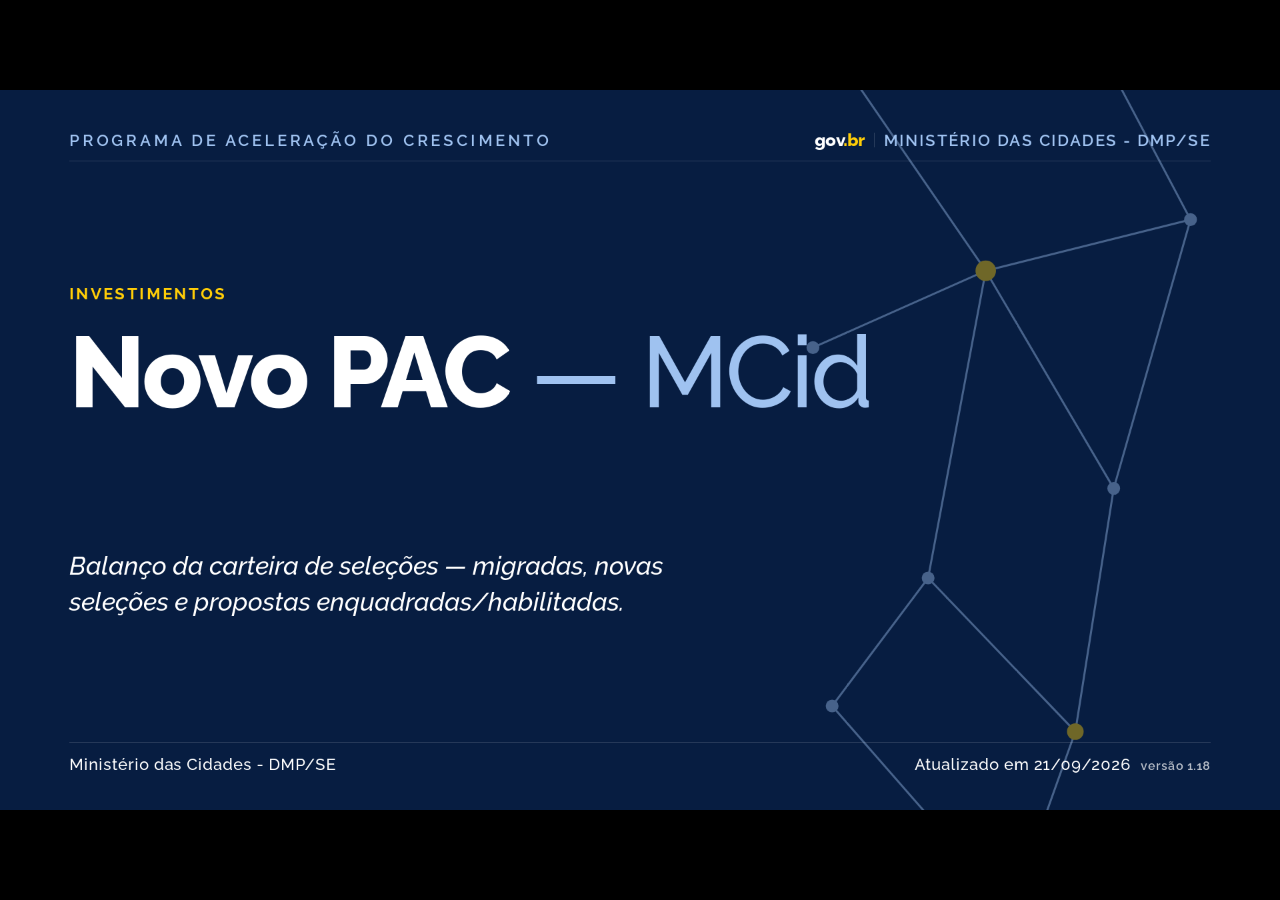
==== commit 4555fdb8: "v1.18: dados de 21/09/2026 e status "substituída" fora da contagem - data/base_unica_gm_21092026_135" ====
--- a/index.html
+++ b/index.html
@@ -934,7 +934,7 @@
     <div class="bot" style="border-top:0; padding-top:18px;">
       <span class="org" style="color:var(--paper);">Ministério das Cidades - DMP/SE</span>
       <div style="flex: 1;"></div>
-      <span class="org" style="color:var(--paper);">Atualizado em 17/09/2026<span class="ver">versão 1.17</span></span>
+      <span class="org" style="color:var(--paper);">Atualizado em 21/09/2026<span class="ver">versão 1.18</span></span>
     </div>
   </section>
 
@@ -957,7 +957,7 @@
         </div>
       </div>
       <div class="col grow" style="justify-content:center;">
-        <p class="tmeta">Atualizado em <b>17/09/2026</b><span class="sep">·</span>Contagem: migradas + novas seleções<span class="sep">·</span>Status: <b class="stname">selecionadas + enquadradas/habilitadas</b><span class="sep">·</span>Anos: <b class="anoname">todos</b><span class="sep">·</span>Recorte: <b class="ufname">Brasil</b></p>
+        <p class="tmeta">Atualizado em <b>21/09/2026</b><span class="sep">·</span>Contagem: migradas + novas seleções<span class="sep">·</span>Status: <b class="stname">selecionadas + enquadradas/habilitadas</b><span class="sep">·</span>Anos: <b class="anoname">todos</b><span class="sep">·</span>Recorte: <b class="ufname">Brasil</b></p>
         <table class="data dense" id="t-totais">
           <thead><tr><th>Modalidade</th><th>Total de propostas</th><th>Valor total (R$ mi)</th></tr></thead>
           <tbody></tbody>
@@ -966,8 +966,8 @@
     </div>
     <hr class="hr">
     <div class="bot">
-      <span class="org">Fonte: MCid · Portarias de seleção do Novo PAC · atualizado em 17/09/2026</span>
-      <span style="display:inline-flex; align-items:baseline;"><span class="pageno"></span><span class="ver">versão 1.17</span></span>
+      <span class="org">Fonte: MCid · Portarias de seleção do Novo PAC · atualizado em 21/09/2026</span>
+      <span style="display:inline-flex; align-items:baseline;"><span class="pageno"></span><span class="ver">versão 1.18</span></span>
     </div>
   </section>
 
@@ -990,7 +990,7 @@
         </div>
       </div>
       <div class="col grow" style="justify-content:center;">
-        <p class="tmeta">Atualizado em <b>17/09/2026</b><span class="sep">·</span>Contagem: migradas + novas seleções<span class="sep">·</span>Status: <b class="stname">selecionadas + enquadradas/habilitadas</b><span class="sep">·</span>Anos: <b class="anoname">todos</b><span class="sep">·</span>Recorte: <b class="ufname">Brasil</b></p>
+        <p class="tmeta">Atualizado em <b>21/09/2026</b><span class="sep">·</span>Contagem: migradas + novas seleções<span class="sep">·</span>Status: <b class="stname">selecionadas + enquadradas/habilitadas</b><span class="sep">·</span>Anos: <b class="anoname">todos</b><span class="sep">·</span>Recorte: <b class="ufname">Brasil</b></p>
         <table class="data dense" id="t-qtd">
           <thead><tr><th>Modalidade</th><th>Qtd. FIN</th><th>Qtd. OGU</th><th>Total</th></tr></thead>
           <tbody></tbody>
@@ -999,8 +999,8 @@
     </div>
     <hr class="hr">
     <div class="bot">
-      <span class="org">Fonte: MCid · Portarias de seleção do Novo PAC · atualizado em 17/09/2026</span>
-      <span style="display:inline-flex; align-items:baseline;"><span class="pageno"></span><span class="ver">versão 1.17</span></span>
+      <span class="org">Fonte: MCid · Portarias de seleção do Novo PAC · atualizado em 21/09/2026</span>
+      <span style="display:inline-flex; align-items:baseline;"><span class="pageno"></span><span class="ver">versão 1.18</span></span>
     </div>
   </section>
 
@@ -1023,7 +1023,7 @@
         </div>
       </div>
       <div class="col grow" style="justify-content:center;">
-        <p class="tmeta">Atualizado em <b>17/09/2026</b><span class="sep">·</span>Contagem: migradas + novas seleções<span class="sep">·</span>Status: <b class="stname">selecionadas + enquadradas/habilitadas</b><span class="sep">·</span>Anos: <b class="anoname">todos</b><span class="sep">·</span>Recorte: <b class="ufname">Brasil</b></p>
+        <p class="tmeta">Atualizado em <b>21/09/2026</b><span class="sep">·</span>Contagem: migradas + novas seleções<span class="sep">·</span>Status: <b class="stname">selecionadas + enquadradas/habilitadas</b><span class="sep">·</span>Anos: <b class="anoname">todos</b><span class="sep">·</span>Recorte: <b class="ufname">Brasil</b></p>
         <table class="data dense" id="t-fonte">
           <thead><tr><th>Modalidade</th><th>Qtd. FIN</th><th>Qtd. OGU</th><th>Total</th><th>Valor OGU (R$ mi)</th><th>Valor FIN (R$ mi)</th><th>Valor total (R$ mi)</th></tr></thead>
           <tbody></tbody>
@@ -1032,8 +1032,8 @@
     </div>
     <hr class="hr">
     <div class="bot">
-      <span class="org">Fonte: MCid · Portarias de seleção do Novo PAC · atualizado em 17/09/2026</span>
-      <span style="display:inline-flex; align-items:baseline;"><span class="pageno"></span><span class="ver">versão 1.17</span></span>
+      <span class="org">Fonte: MCid · Portarias de seleção do Novo PAC · atualizado em 21/09/2026</span>
+      <span style="display:inline-flex; align-items:baseline;"><span class="pageno"></span><span class="ver">versão 1.18</span></span>
     </div>
   </section>
 
@@ -1055,7 +1055,7 @@
         </div>
       </div>
       <div class="col grow" style="justify-content:center;">
-        <p class="tmeta">Atualizado em <b>17/09/2026</b><span class="sep">·</span>Contagem: somente carteira migrada<span class="sep">·</span>Recorte: <b class="ufname">Brasil</b></p>
+        <p class="tmeta">Atualizado em <b>21/09/2026</b><span class="sep">·</span>Contagem: somente carteira migrada<span class="sep">·</span>Recorte: <b class="ufname">Brasil</b></p>
         <table class="data" id="t-mig">
           <thead><tr><th>Modalidade</th><th>Qtd. FIN</th><th>Qtd. OGU</th><th>Valor FIN (R$ mi)</th><th>Valor OGU (R$ mi)</th></tr></thead>
           <tbody></tbody>
@@ -1064,8 +1064,8 @@
     </div>
     <hr class="hr">
     <div class="bot">
-      <span class="org">Fonte: MCid · Portarias de seleção do Novo PAC · atualizado em 17/09/2026</span>
-      <span style="display:inline-flex; align-items:baseline;"><span class="pageno"></span><span class="ver">versão 1.17</span></span>
+      <span class="org">Fonte: MCid · Portarias de seleção do Novo PAC · atualizado em 21/09/2026</span>
+      <span style="display:inline-flex; align-items:baseline;"><span class="pageno"></span><span class="ver">versão 1.18</span></span>
     </div>
   </section>
 
@@ -1089,7 +1089,7 @@
         </div>
       </div>
       <div class="col grow" style="justify-content:center;">
-        <p class="tmeta">Atualizado em <b>17/09/2026</b><span class="sep">·</span>Contagem: novas seleções, sem migradas<span class="sep">·</span>Status: <b class="stname">selecionadas + enquadradas/habilitadas</b><span class="sep">·</span>Anos: <b class="anoname">todos</b><span class="sep">·</span>Recorte: <b class="ufname">Brasil</b></p>
+        <p class="tmeta">Atualizado em <b>21/09/2026</b><span class="sep">·</span>Contagem: novas seleções, sem migradas<span class="sep">·</span>Status: <b class="stname">selecionadas + enquadradas/habilitadas</b><span class="sep">·</span>Anos: <b class="anoname">todos</b><span class="sep">·</span>Recorte: <b class="ufname">Brasil</b></p>
         <table class="data dense" id="t-novas">
           <thead><tr><th>Modalidade</th><th>Qtd. FIN</th><th>Qtd. OGU</th><th>Valor FIN (R$ mi)</th><th>Valor OGU (R$ mi)</th></tr></thead>
           <tbody></tbody>
@@ -1098,8 +1098,8 @@
     </div>
     <hr class="hr">
     <div class="bot">
-      <span class="org">Fonte: MCid · Portarias de seleção do Novo PAC · atualizado em 17/09/2026</span>
-      <span style="display:inline-flex; align-items:baseline;"><span class="pageno"></span><span class="ver">versão 1.17</span></span>
+      <span class="org">Fonte: MCid · Portarias de seleção do Novo PAC · atualizado em 21/09/2026</span>
+      <span style="display:inline-flex; align-items:baseline;"><span class="pageno"></span><span class="ver">versão 1.18</span></span>
     </div>
   </section>
 
@@ -1120,7 +1120,7 @@
         </div>
       </div>
       <div class="col grow" style="justify-content:center;">
-        <p class="tmeta">Atualizado em <b>17/09/2026</b><span class="sep">·</span>Contagem: somente propostas enquadradas/habilitadas (FIN)<span class="sep">·</span>Recorte: <b class="ufname">Brasil</b></p>
+        <p class="tmeta">Atualizado em <b>21/09/2026</b><span class="sep">·</span>Contagem: somente propostas enquadradas/habilitadas (FIN)<span class="sep">·</span>Recorte: <b class="ufname">Brasil</b></p>
         <table class="data" id="t-enq">
           <thead><tr><th>Modalidade</th><th>Qtd. FIN</th><th>Valor FIN (R$ mi)</th></tr></thead>
           <tbody></tbody>
@@ -1129,8 +1129,8 @@
     </div>
     <hr class="hr">
     <div class="bot">
-      <span class="org">Fonte: MCid · Portarias de seleção do Novo PAC · atualizado em 17/09/2026</span>
-      <span style="display:inline-flex; align-items:baseline;"><span class="pageno"></span><span class="ver">versão 1.17</span></span>
+      <span class="org">Fonte: MCid · Portarias de seleção do Novo PAC · atualizado em 21/09/2026</span>
+      <span style="display:inline-flex; align-items:baseline;"><span class="pageno"></span><span class="ver">versão 1.18</span></span>
     </div>
   </section>
 
@@ -1154,7 +1154,7 @@
         </div>
       </div>
       <div class="col grow" style="justify-content:center;">
-        <p class="tmeta">Atualizado em <b>17/09/2026</b><span class="sep">·</span>Contagem: migradas + novas seleções — subeixo Prevenção a Desastres<span class="sep">·</span>Status: <b class="stname">selecionadas + enquadradas/habilitadas</b><span class="sep">·</span>Anos: <b class="anoname">todos</b><span class="sep">·</span>Recorte: <b class="ufname">Brasil</b></p>
+        <p class="tmeta">Atualizado em <b>21/09/2026</b><span class="sep">·</span>Contagem: migradas + novas seleções — subeixo Prevenção a Desastres<span class="sep">·</span>Status: <b class="stname">selecionadas + enquadradas/habilitadas</b><span class="sep">·</span>Anos: <b class="anoname">todos</b><span class="sep">·</span>Recorte: <b class="ufname">Brasil</b></p>
         <table class="data" id="t-prev">
           <thead><tr><th>Modalidade</th><th>Qtd. FIN</th><th>Qtd. OGU</th><th>Total</th><th>Valor OGU (R$ mi)</th><th>Valor FIN (R$ mi)</th><th>Valor total (R$ mi)</th></tr></thead>
           <tbody></tbody>
@@ -1171,8 +1171,8 @@
     </div>
     <hr class="hr">
     <div class="bot">
-      <span class="org">Fonte: MCid · Portarias de seleção do Novo PAC · atualizado em 17/09/2026</span>
-      <span style="display:inline-flex; align-items:baseline;"><span class="pageno"></span><span class="ver">versão 1.17</span></span>
+      <span class="org">Fonte: MCid · Portarias de seleção do Novo PAC · atualizado em 21/09/2026</span>
+      <span style="display:inline-flex; align-items:baseline;"><span class="pageno"></span><span class="ver">versão 1.18</span></span>
     </div>
   </section>
 
@@ -1193,7 +1193,7 @@
         </div>
       </div>
       <div class="col grow" style="justify-content:center;">
-        <p class="tmeta">Atualizado em <b>17/09/2026</b><span class="sep">·</span>Contagem: seleções do grupo Governadores<span class="sep">·</span>Recorte: <b class="ufname">Brasil</b></p>
+        <p class="tmeta">Atualizado em <b>21/09/2026</b><span class="sep">·</span>Contagem: seleções do grupo Governadores<span class="sep">·</span>Recorte: <b class="ufname">Brasil</b></p>
         <table class="data" id="t-gov">
           <thead><tr><th>Modalidade</th><th>Qtd. FIN</th><th>Qtd. OGU</th><th>Valor FIN (R$ mi)</th><th>Valor OGU (R$ mi)</th></tr></thead>
           <tbody></tbody>
@@ -1202,8 +1202,8 @@
     </div>
     <hr class="hr">
     <div class="bot">
-      <span class="org">Fonte: MCid · Portarias de seleção do Novo PAC · atualizado em 17/09/2026</span>
-      <span style="display:inline-flex; align-items:baseline;"><span class="pageno"></span><span class="ver">versão 1.17</span></span>
+      <span class="org">Fonte: MCid · Portarias de seleção do Novo PAC · atualizado em 21/09/2026</span>
+      <span style="display:inline-flex; align-items:baseline;"><span class="pageno"></span><span class="ver">versão 1.18</span></span>
     </div>
   </section>
 
@@ -1235,10 +1235,11 @@
     <div class="bot" style="border-top:0; padding-top:18px;">
       <span class="org" style="color:var(--paper);">Ministério das Cidades - DMP/SE</span>
       <div style="flex: 1;"></div>
-      <span class="org" style="color:var(--paper);">Atualizado em 17/09/2026<span class="verwrap"><button type="button" class="ver verlink" id="verBtn" aria-haspopup="dialog" aria-expanded="false" title="Ver histórico de atualizações">versão 1.17</button>
+      <span class="org" style="color:var(--paper);">Atualizado em 21/09/2026<span class="verwrap"><button type="button" class="ver verlink" id="verBtn" aria-haspopup="dialog" aria-expanded="false" title="Ver histórico de atualizações">versão 1.18</button>
         <div class="verlog" id="verLog" role="dialog" aria-label="Histórico de atualizações" hidden>
           <h3>Atualizações da apresentação</h3>
           <ul>
+            <li><b>1.18</b>Dados de 21/09/2026: novas seleções de Frota e recorte de ano ajustado.</li>
             <li><b>1.17</b>Base em Excel protegida por senha, com versão por data/hora.</li>
             <li><b>1.16</b>Dados passam a vir da base única do banco (se_cgpac).</li>
             <li><b>1.15</b>Recorte de ano passa a excluir as migradas.</li>
@@ -1263,7 +1264,7 @@
         <svg viewBox="0 0 24 24" aria-hidden="true"><path d="M6 21V3h9l5 5v13z"></path><path d="M14 3v6h6"></path></svg>
         <span class="pdftxt">Exportar PDF</span>
       </a>
-      <a class="xlsxlink" href="data/base_unica_gm_17092026_1141.xlsx" download title="Baixar a base de dados em Excel — arquivo protegido por senha">
+      <a class="xlsxlink" href="data/base_unica_gm_21092026_1359.xlsx" download title="Baixar a base de dados em Excel — arquivo protegido por senha">
         <svg viewBox="0 0 24 24" aria-hidden="true"><path d="M12 3v12"></path><path d="M7 10l5 5 5-5"></path><path d="M4 19h16"></path></svg>
         XLSX Base
         <svg class="lock" viewBox="0 0 24 24" aria-hidden="true"><rect x="4" y="10" width="16" height="11" rx="2"></rect><path d="M8 10V7a4 4 0 0 1 8 0v3"></path></svg>
@@ -3095,7 +3096,7 @@
 // fonte: 0=FIN 1=OGU 2=OGU/FIN · kind: 0=migrada 1=selecionada 2=enquadrada · gov: grupo Governadores
 // ano: rótulo de exibição ('' = migrada, fora do recorte por ano)
 const MODS = ["Abastecimento de Água - Rural", "Abastecimento de Água - Urbano", "Contenção de Encostas", "Drenagem Urbana", "Esgotamento Sanitário", "Mobilidade: Médias e Grandes Cidades", "Regularização Fundiária", "Renovação de Frota", "Resíduos Sólidos", "Urbanização de Favelas"];
-const ROWS = [[4,1,"RO",0,0,26367002.6,0.0,""],[4,1,"AC",0,0,4092015.34,0.0,""],[4,1,"CE",0,0,6490612.72,0.0,""],[4,1,"RN",0,0,57650906.4,0.0,""],[4,1,"GO",0,0,7900384.77,0.0,""],[4,1,"RO",0,0,140807073.58,0.0,""],[4,1,"MG",0,0,37487447.76,0.0,""],[4,1,"SC",0,0,20856177.62,0.0,""],[4,1,"SE",0,0,13005273.23,0.0,""],[3,1,"ES",0,0,30046895.57,0.0,""],[3,1,"BA",0,0,3206973.99,0.0,""],[3,1,"BA",0,0,64191780.23,0.0,""],[3,1,"RJ",0,0,21320054.63,0.0,""],[3,1,"PR",0,0,242425077.37,0.0,""],[3,1,"RN",0,0,9928734.88,0.0,""],[3,1,"PR",0,0,35374249.67,0.0,""],[3,1,"MG",0,0,5370009.12,0.0,""],[3,1,"SP",0,0,8412765.77,0.0,""],[3,1,"RJ",0,0,149994761.81,0.0,""],[3,1,"PI",0,0,53348904.58,0.0,""],[3,1,"PR",0,0,42786550.58,0.0,""],[3,1,"SC",0,0,6502999.67,0.0,""],[3,1,"PI",0,0,989.1,0.0,""],[3,1,"PB",0,0,1682224.24,0.0,""],[3,1,"ES",0,0,110768061.05,0.0,""],[3,1,"SP",0,0,116155005.86,0.0,""],[3,1,"RJ",0,0,56688000.0,0.0,""],[3,1,"MS",0,0,10912819.08,0.0,""],[3,1,"RJ",0,0,43352487.45,0.0,""],[3,1,"PR",0,0,24065695.32,0.0,""],[3,1,"PE",0,0,9320870.83,0.0,""],[3,1,"PR",0,0,26624753.54,0.0,""],[3,1,"RJ",0,0,59586722.57,0.0,""],[3,1,"SC",0,0,38787210.33,0.0,""],[3,1,"MG",0,0,38731626.23,0.0,""],[3,1,"BA",0,0,99726264.8,0.0,""],[3,1,"MG",0,0,30616086.72,0.0,""],[3,1,"PR",0,0,5549996.78,0.0,""],[3,1,"PR",0,0,23091125.89,0.0,""],[3,1,"RS",0,0,65480698.46,0.0,""],[4,1,"ES",0,0,11370446.4,0.0,""],[4,1,"BA",0,0,80729000.0,0.0,""],[4,1,"RJ",0,0,4582651.96,0.0,""],[4,1,"AP",0,0,2919573.94,0.0,""],[4,1,"MG",0,0,0.0,0.0,""],[4,1,"SC",0,0,27331949.34,0.0,""],[4,1,"RN",0,0,9283645.8,0.0,""],[4,1,"PE",0,0,784.15,0.0,""],[4,1,"SP",0,0,15887531.03,0.0,""],[4,1,"GO",0,0,50346714.71,0.0,""],[4,1,"BA",0,0,0.0,0.0,""],[4,1,"PE",0,0,0.0,0.0,""],[4,1,"BA",0,0,508835.4,0.0,""],[4,1,"PE",0,0,39021318.26,0.0,""],[4,1,"SP",0,0,70254130.82,0.0,""],[4,1,"GO",0,0,115197850.91,0.0,""],[4,1,"GO",0,0,18891926.37,0.0,""],[4,1,"BA",0,0,0.0,0.0,""],[4,1,"MG",0,0,6759454.11,0.0,""],[4,1,"PA",0,0,0.83,0.0,""],[4,1,"SP",0,0,0.0,0.0,""],[4,1,"MG",0,0,10975079.53,0.0,""],[4,1,"GO",0,0,25483355.27,0.0,""],[4,1,"PE",0,0,495941.2,0.0,""],[4,1,"PI",0,0,0.0,0.0,""],[4,1,"AC",0,0,2668356.87,0.0,""],[4,1,"BA",0,0,151358568.06,0.0,""],[4,1,"RS",0,0,1689700.12,0.0,""],[4,1,"GO",0,0,13999000.0,0.0,""],[4,1,"PE",0,0,0.07,0.0,""],[4,1,"AC",0,0,1396568.73,0.0,""],[4,1,"RS",0,0,0.0,0.0,""],[4,1,"GO",0,0,2638086.65,0.0,""],[4,1,"ES",0,0,9035379.11,0.0,""],[4,1,"RN",0,0,4835327.0,0.0,""],[4,1,"BA",0,0,71985455.97,0.0,""],[4,1,"CE",0,0,23529480.21,0.0,""],[4,1,"SC",0,0,18950472.83,0.0,""],[4,1,"PE",0,0,38975899.33,0.0,""],[4,1,"CE",0,0,35344301.99,0.0,""],[2,1,"MG",0,0,7922665.54,0.0,""],[5,0,"RJ",0,0,0.0,34516030.0,""],[5,0,"GO",0,0,0.0,7337569.76,""],[5,0,"SC",0,0,0.0,8410532.74,""],[5,0,"SP",0,0,0.0,67158258.33,""],[5,0,"SE",0,0,0.0,18971248.27,""],[5,0,"SP",0,0,0.0,29864823.15,""],[5,0,"BA",0,0,0.0,57134802.43,""],[5,0,"MG",0,0,0.0,46842474.3,""],[5,0,"SP",0,0,0.0,27643641.0,""],[5,0,"BA",0,0,0.0,195289044.61,""],[5,0,"PR",0,0,0.0,25377001.6,""],[5,0,"DF",0,0,0.0,170604224.17,""],[5,0,"MG",0,0,0.0,37164691.06,""],[5,0,"SP",0,0,0.0,93142931.4,""],[5,0,"DF",0,0,0.0,281896891.53,""],[5,0,"PA",0,0,0.0,85862532.0,""],[5,0,"CE",0,0,0.0,585000000.0,""],[5,0,"SP",0,0,0.0,9778237.91,""],[5,0,"SP",0,0,0.0,26638282.43,""],[5,0,"SP",0,0,0.0,113197222.0,""],[5,0,"PI",0,0,0.0,43939955.0,""],[5,0,"PE",0,0,0.0,352651134.36,""],[4,0,"RN",0,0,0.0,3254958.53,""],[4,0,"BA",0,0,0.0,3846693.26,""],[4,0,"BA",0,0,0.0,14614310.34,""],[3,0,"PA",0,0,0.0,15679856.0,""],[1,0,"PA",0,0,0.0,4235205.0,""],[4,0,"PA",0,0,0.0,3843334.18,""],[4,0,"RN",0,0,0.0,6364501.99,""],[1,0,"SE",0,0,0.0,2382947.95,""],[4,0,"SP",0,0,0.0,1160323.36,""],[3,0,"CE",0,0,0.0,10944707.5,""],[3,0,"RJ",0,0,0.0,44295452.81,""],[3,0,"RS",0,0,0.0,7123349.98,""],[4,0,"BA",0,0,0.0,47605972.65,""],[1,0,"MG",0,0,0.0,13291472.0,""],[1,0,"PB",0,0,0.0,27636796.72,""],[1,0,"PE",0,0,0.0,6179010.78,""],[1,0,"PE",0,0,0.0,35051864.21,""],[4,0,"RJ",0,0,0.0,18523583.9,""],[1,0,"RN",0,0,0.0,32846473.87,""],[1,0,"RS",0,0,0.0,6881045.44,""],[4,0,"RS",0,0,0.0,26237331.0,""],[4,0,"SC",0,0,0.0,18594063.92,""],[1,0,"SP",0,0,0.0,3532091.48,""],[1,0,"BA",0,0,0.0,5888436.15,""],[3,0,"MG",0,0,0.0,6895736.43,""],[4,0,"MG",0,0,0.0,7333221.01,""],[1,0,"PA",0,0,0.0,57234235.13,""],[1,0,"PA",0,0,0.0,3932820.6,""],[1,0,"RO",0,0,0.0,13737181.0,""],[4,0,"RS",0,0,0.0,20299042.65,""],[1,0,"PA",0,0,0.0,8644104.59,""],[4,0,"SC",0,0,0.0,26852991.84,""],[4,0,"SC",0,0,0.0,33124389.32,""],[1,0,"BA",0,0,0.0,36994879.27,""],[1,0,"CE",0,0,0.0,2172861.4,""],[4,0,"PB",0,0,0.0,8037644.71,""],[4,0,"RS",0,0,0.0,15721982.01,""],[4,0,"RS",0,0,0.0,12817217.43,""],[4,0,"RS",0,0,0.0,1219067.48,""],[4,0,"RS",0,0,0.0,14651179.4,""],[3,0,"MG",0,0,0.0,213039707.32,""],[3,0,"BA",0,0,0.0,41369854.84,""],[1,0,"MG",0,0,0.0,7703676.72,""],[1,0,"MG",0,0,0.0,47511657.45,""],[1,0,"SP",0,0,0.0,10261473.73,""],[4,0,"DF",0,0,0.0,20661586.72,""],[4,0,"GO",0,0,0.0,11442861.27,""],[4,0,"RS",0,0,0.0,77937947.08,""],[4,0,"SP",0,0,0.0,300223839.42,""],[4,0,"TO",0,0,0.0,3021792.72,""],[1,0,"SP",0,0,0.0,2658852.51,""],[1,0,"SP",0,0,0.0,5511430.0,""],[1,0,"PR",0,0,0.0,2590195.74,""],[1,0,"PR",0,0,0.0,8720209.25,""],[4,0,"PR",0,0,0.0,18600304.78,""],[4,0,"PR",0,0,0.0,14823811.73,""],[4,0,"SP",0,0,0.0,33612553.04,""],[4,0,"SP",0,0,0.0,126930722.12,""],[4,0,"RS",0,0,0.0,4929082.92,""],[4,0,"RS",0,0,0.0,43868202.15,""],[1,0,"SP",0,0,0.0,5711485.74,""],[1,0,"MG",0,0,0.0,2910842.9,""],[1,0,"SP",0,0,0.0,2146374.62,""],[4,0,"MG",0,0,0.0,6618727.91,""],[1,0,"PR",0,0,0.0,1967478.43,""],[1,0,"PR",0,0,0.0,43728447.0,""],[1,0,"PR",0,0,0.0,7971910.87,""],[1,0,"MS",0,0,0.0,2930978.92,""],[1,0,"MS",0,0,0.0,3816627.15,""],[1,0,"MS",0,0,0.0,14841230.35,""],[4,0,"SE",0,0,0.0,35087535.0,""],[1,0,"SE",0,0,0.0,1080303.87,""],[4,0,"BA",0,0,0.0,58115000.0,""],[1,0,"BA",0,0,0.0,67677930.93,""],[4,0,"PE",0,0,0.0,23613616.24,""],[1,0,"PA",0,0,0.0,2320593.93,""],[4,0,"TO",0,0,0.0,6986199.16,""],[4,0,"RJ",0,0,0.0,95809470.06,""],[4,0,"GO",0,0,0.0,7573286.16,""],[4,0,"TO",0,0,0.0,11420966.8,""],[4,0,"TO",0,0,0.0,2972207.77,""],[4,0,"TO",0,0,0.0,4712352.41,""],[1,0,"SP",0,0,0.0,10295674.22,""],[1,0,"SP",0,0,0.0,93065467.57,""],[4,0,"MG",0,0,0.0,43568004.73,""],[1,0,"MG",0,0,0.0,2230065.08,""],[4,0,"MG",0,0,0.0,6238140.55,""],[4,0,"MG",0,0,0.0,10298504.54,""],[4,0,"MG",0,0,0.0,8896835.72,""],[4,0,"MG",0,0,0.0,5366397.72,""],[4,0,"MG",0,0,0.0,1985704.04,""],[4,0,"MG",0,0,0.0,4610653.88,""],[1,0,"MG",0,0,0.0,3335980.5,""],[4,0,"MG",0,0,0.0,23027554.42,""],[1,0,"MG",0,0,0.0,45428357.8,""],[4,0,"MS",0,0,0.0,10439643.81,""],[4,0,"MS",0,0,0.0,5069949.75,""],[4,0,"MS",0,0,0.0,5287166.58,""],[4,0,"MS",0,0,0.0,2810393.15,""],[4,0,"MS",0,0,0.0,4407013.93,""],[4,0,"MS",0,0,0.0,4942292.04,""],[4,0,"MS",0,0,0.0,17272759.52,""],[4,0,"MS",0,0,0.0,8591822.45,""],[4,0,"MS",0,0,0.0,7741849.12,""],[4,0,"MS",0,0,0.0,6882532.29,""],[4,0,"PR",0,0,0.0,21715244.27,""],[4,0,"PR",0,0,0.0,28943907.58,""],[4,0,"PR",0,0,0.0,26607373.42,""],[4,0,"PR",0,0,0.0,21646828.81,""],[4,0,"PR",0,0,0.0,12897602.54,""],[4,0,"PR",0,0,0.0,5984511.25,""],[1,0,"RS",0,0,0.0,11657000.0,""],[4,0,"RS",0,0,0.0,22406000.0,""],[4,0,"SP",0,0,0.0,11986596.2,""],[1,0,"SP",0,0,0.0,4768573.24,""],[4,0,"SP",0,0,0.0,43477916.0,""],[1,0,"SP",0,0,0.0,21656349.0,""],[3,0,"MG",0,0,0.0,105851943.96,""],[3,0,"MG",0,0,0.0,3871049.83,""],[3,0,"MG",0,0,0.0,5849298.69,""],[4,0,"SC",0,0,0.0,18457508.03,""],[1,0,"SP",0,0,0.0,16855512.19,""],[4,0,"SP",0,0,0.0,10396100.24,""],[3,0,"SP",0,0,0.0,197754910.0,""],[3,0,"SP",0,0,0.0,43151048.04,""],[1,0,"SP",0,0,0.0,1621462.07,""],[3,0,"SP",0,0,0.0,57081040.56,""],[8,0,"SP",0,0,0.0,6653733.24,""],[1,0,"SP",0,0,0.0,20428330.0,""],[4,0,"SP",0,0,0.0,32386674.04,""],[4,0,"SP",0,0,0.0,4934695.26,""],[4,0,"SP",0,0,0.0,31788665.25,""],[1,0,"SP",0,0,0.0,104941109.31,""],[4,0,"SP",0,0,0.0,18136312.86,""],[4,0,"SP",0,0,0.0,17636537.2,""],[4,0,"SP",0,0,0.0,33566289.17,""],[1,0,"SP",0,0,0.0,6664693.68,""],[4,0,"SP",0,0,0.0,3463284.95,""],[1,0,"SP",0,0,0.0,38125791.57,""],[1,0,"RJ",0,0,0.0,1614069.86,""],[4,0,"RJ",0,0,0.0,13895812.29,""],[4,0,"MT",0,0,0.0,14183005.23,""],[8,0,"MG",0,0,0.0,16694231.02,""],[3,0,"MG",0,0,0.0,139398295.64,""],[8,0,"MG",0,0,0.0,7563446.22,""],[1,0,"MG",0,0,0.0,6459595.88,""],[1,0,"MG",0,0,0.0,16563287.8,""],[4,0,"MS",0,0,0.0,8650804.0,""],[3,0,"PI",0,0,0.0,72269841.19,""],[1,0,"RS",0,0,0.0,172779022.0,""],[1,0,"SP",0,0,0.0,116793572.17,""],[1,0,"CE",0,0,0.0,14393944.22,""],[4,0,"CE",0,0,0.0,21188623.77,""],[4,0,"CE",0,0,0.0,64237487.84,""],[4,0,"MG",0,0,0.0,17674982.78,""],[4,0,"MG",0,0,0.0,12228032.21,""],[4,0,"MG",0,0,0.0,13622813.39,""],[4,0,"MG",0,0,0.0,15553102.91,""],[4,0,"MG",0,0,0.0,8546590.9,""],[1,0,"MG",0,0,0.0,11948585.44,""],[4,0,"MS",0,0,0.0,2770155.48,""],[4,0,"MS",0,0,0.0,2022645.42,""],[4,0,"MS",0,0,0.0,6860444.92,""],[4,0,"MS",0,0,0.0,2282820.28,""],[4,0,"MS",0,0,0.0,5163998.54,""],[4,0,"MS",0,0,0.0,7322627.22,""],[4,0,"MS",0,0,0.0,1828906.56,""],[1,0,"PA",0,0,0.0,11487883.0,""],[1,0,"PA",0,0,0.0,9961070.22,""],[1,0,"CE",0,0,0.0,9610585.33,""],[4,0,"CE",0,0,0.0,25871032.38,""],[4,0,"TO",0,0,0.0,49055957.19,""],[1,0,"TO",0,0,0.0,2684740.34,""],[4,0,"RS",0,0,0.0,3245404.65,""],[4,0,"SP",0,0,0.0,2853335.33,""],[4,0,"TO",0,0,0.0,23298306.47,""],[4,0,"TO",0,0,0.0,85764392.67,""],[4,0,"TO",0,0,0.0,4964891.26,""],[4,0,"TO",0,0,0.0,6232501.0,""],[1,0,"CE",0,0,0.0,30084009.14,""],[4,0,"MS",0,0,0.0,7112240.28,""],[4,0,"MS",0,0,0.0,11403582.31,""],[4,0,"MS",0,0,0.0,8617019.13,""],[4,0,"MS",0,0,0.0,3569633.46,""],[4,0,"MS",0,0,0.0,3385225.82,""],[4,0,"MS",0,0,0.0,3413228.01,""],[4,0,"MS",0,0,0.0,10996351.53,""],[4,0,"MS",0,0,0.0,6317543.31,""],[4,0,"MS",0,0,0.0,1060903.64,""],[4,0,"MS",0,0,0.0,7574573.23,""],[3,0,"MS",0,0,0.0,37853837.49,""],[4,0,"PA",0,0,0.0,48538747.44,""],[4,0,"PE",0,0,0.0,35082911.0,""],[1,0,"SC",0,0,0.0,6468392.04,""],[4,0,"SC",0,0,0.0,25233203.53,""],[4,0,"SC",0,0,0.0,10630971.26,""],[4,0,"SP",0,0,0.0,9386126.88,""],[1,0,"SP",0,0,0.0,12303021.06,""],[1,0,"SP",0,0,0.0,9472956.69,""],[1,0,"SP",0,0,0.0,97570859.64,""],[1,0,"TO",0,0,0.0,34858737.15,""],[4,0,"TO",0,0,0.0,131713983.11,""],[1,0,"TO",0,0,0.0,4007871.07,""],[4,0,"TO",0,0,0.0,21228856.05,""],[1,0,"TO",0,0,0.0,4087596.48,""],[4,0,"TO",0,0,0.0,31281275.13,""],[4,0,"TO",0,0,0.0,4500817.07,""],[3,0,"MG",0,0,0.0,95491276.78,""],[4,0,"PE",0,0,0.0,52858836.31,""],[1,0,"RS",0,0,0.0,58247652.83,""],[4,0,"SP",0,0,0.0,119717974.87,""],[1,0,"SP",0,0,0.0,26402230.04,""],[1,0,"SP",0,0,0.0,12155873.71,""],[4,0,"PR",0,0,0.0,42370000.0,""],[4,0,"PR",0,0,0.0,1395412.0,""],[4,0,"PR",0,0,0.0,38000000.0,""],[4,0,"SC",0,0,0.0,23607774.02,""],[1,0,"PR",0,0,0.0,31418784.13,""],[4,0,"SC",0,0,0.0,11991201.01,""],[4,0,"RJ",0,0,0.0,325695258.0,""],[1,0,"SP",0,0,0.0,136009869.46,""],[4,0,"SC",0,0,0.0,42733261.07,""],[4,0,"SP",0,0,0.0,302034757.13,""],[1,0,"PR",0,0,0.0,7460431.59,""],[4,0,"PR",0,0,0.0,23160900.05,""],[4,0,"PR",0,0,0.0,41135000.0,""],[4,0,"PR",0,0,0.0,46979875.0,""],[9,0,"PA",0,0,0.0,16310180.77,""],[9,0,"PA",0,0,0.0,6576002.9,""],[9,0,"PB",0,0,0.0,7264418.84,""],[9,0,"RS",0,0,0.0,28012005.9,""],[9,0,"RO",0,0,0.0,10354155.42,""],[9,0,"RS",0,0,0.0,4628615.68,""],[9,0,"DF",0,0,0.0,83863663.07,""],[9,0,"MG",0,0,0.0,8198227.98,""],[9,0,"RS",0,0,0.0,5299659.37,""],[9,0,"PB",0,0,0.0,6675103.52,""],[9,0,"SP",0,0,0.0,18097753.74,""],[9,0,"AC",0,0,0.0,780779.35,""],[5,1,"SP",0,0,0.0,0.0,""],[5,0,"SP",0,0,0.0,87074570.0,""],[5,0,"MG",0,0,0.0,60810032.0,""],[5,1,"PE",0,0,101554053.45,0.0,""],[5,1,"GO",0,0,40112915.64,0.0,""],[5,1,"CE",0,0,555024937.86,0.0,""],[5,1,"DF",0,0,0.0,0.0,""],[5,1,"BA",0,0,466360052.0,0.0,""],[5,1,"SP",0,0,6764976.57,0.0,""],[5,1,"PR",0,0,98615982.29,0.0,""],[5,1,"PR",0,0,134679247.0,0.0,""],[5,1,"PR",0,0,57622461.19,0.0,""],[5,1,"SP",0,0,88319886.1,0.0,""],[5,1,"SP",0,0,5979745.49,0.0,""],[5,1,"SP",0,0,6984479.26,0.0,""],[5,1,"BA",0,0,27373474.76,0.0,""],[9,1,"AL",0,0,17256434.08,0.0,""],[9,1,"BA",0,0,3298129.37,0.0,""],[9,1,"BA",0,0,16995366.72,0.0,""],[9,1,"CE",0,0,17267588.29,0.0,""],[9,1,"CE",0,0,1199043.44,0.0,""],[9,1,"CE",0,0,1010418.11,0.0,""],[9,1,"MA",0,0,4970703.74,0.0,""],[9,1,"MG",0,0,5383251.0,0.0,""],[9,1,"MT",0,0,3865809.38,0.0,""],[9,1,"PA",0,0,10047074.7,0.0,""],[9,1,"PA",0,0,12119031.42,0.0,""],[9,1,"PB",0,0,5143511.51,0.0,""],[9,1,"PE",0,0,6372390.49,0.0,""],[9,1,"RS",0,0,6305392.71,0.0,""],[9,1,"RS",0,0,3868672.95,0.0,""],[9,1,"RS",0,0,7017037.2,0.0,""],[9,1,"SC",0,0,820012.09,0.0,""],[9,1,"SP",0,0,24813520.94,0.0,""],[9,1,"SP",0,0,5394654.57,0.0,""],[9,1,"SP",0,0,31832117.16,0.0,""],[9,1,"SP",0,0,24739145.04,0.0,""],[9,1,"SP",0,0,3000000.0,0.0,""],[9,1,"SP",0,0,1397741.96,0.0,""],[9,1,"AP",0,0,1644576.0,0.0,""],[9,1,"BA",0,0,3148783.49,0.0,""],[9,1,"MG",0,0,10390363.58,0.0,""],[9,1,"SP",0,0,4131254.28,0.0,""],[9,1,"BA",0,0,7160728.35,0.0,""],[9,1,"BA",0,0,1509821.65,0.0,""],[9,1,"MG",0,0,1359653.85,0.0,""],[9,1,"PB",0,0,1095028.93,0.0,""],[9,1,"PE",0,0,6915294.82,0.0,""],[9,1,"PE",0,0,2261398.98,0.0,""],[9,1,"PE",0,0,5722932.83,0.0,""],[9,1,"SP",0,0,16054466.59,0.0,""],[9,1,"SP",0,0,2193585.38,0.0,""],[9,1,"SP",0,0,1500000.0,0.0,""],[9,1,"MG",0,0,3905475.53,0.0,""],[9,1,"MT",0,0,741319.73,0.0,""],[9,1,"MT",0,0,2065403.56,0.0,""],[9,1,"BA",0,0,5622934.69,0.0,""],[9,1,"BA",0,0,1677086.45,0.0,""],[9,1,"BA",0,0,1898013.63,0.0,""],[9,1,"BA",0,0,22060829.96,0.0,""],[9,1,"CE",0,0,4824809.12,0.0,""],[9,1,"CE",0,0,8939321.18,0.0,""],[9,1,"CE",0,0,1384684.07,0.0,""],[9,1,"ES",0,0,4644698.7,0.0,""],[9,1,"MA",0,0,39319002.25,0.0,""],[9,1,"MA",0,0,980301.07,0.0,""],[9,1,"MG",0,0,9390344.16,0.0,""],[9,1,"MG",0,0,35711853.0,0.0,""],[9,1,"MT",0,0,6359293.75,0.0,""],[9,1,"PA",0,0,4050861.33,0.0,""],[9,1,"PB",0,0,2792647.91,0.0,""],[9,1,"PB",0,0,24032548.28,0.0,""],[9,1,"PE",0,0,15030884.0,0.0,""],[9,1,"PE",0,0,20882636.08,0.0,""],[9,1,"PE",0,0,54374911.68,0.0,""],[9,1,"PR",0,0,6047300.39,0.0,""],[9,1,"RJ",0,0,2238094.89,0.0,""],[9,1,"RS",0,0,10512887.61,0.0,""],[9,1,"RS",0,0,5744359.84,0.0,""],[9,1,"SP",0,0,29363217.33,0.0,""],[9,1,"SP",0,0,2872003.13,0.0,""],[9,1,"SP",0,0,28452497.26,0.0,""],[9,1,"SP",0,0,12050159.5,0.0,""],[9,1,"SP",0,0,19321572.1,0.0,""],[9,1,"SP",0,0,4509619.0,0.0,""],[9,1,"SP",0,0,14792266.02,0.0,""],[9,1,"SP",0,0,65496607.89,0.0,""],[9,1,"SP",0,0,63804715.0,0.0,""],[9,1,"SP",0,0,194593000.0,0.0,""],[2,1,"SP",0,0,806242.62,0.0,""],[2,1,"RJ",0,0,9295592.76,0.0,""],[2,1,"MG",0,0,14052102.61,0.0,""],[2,1,"RJ",0,0,5060958.33,0.0,""],[2,1,"RJ",0,0,50501388.23,0.0,""],[2,1,"RJ",0,0,42757778.4,0.0,""],[2,1,"MG",0,0,8875323.47,0.0,""],[2,1,"MG",0,0,25869437.87,0.0,""],[2,1,"MG",0,0,5377054.25,0.0,""],[2,1,"MG",0,0,18426797.11,0.0,""],[2,1,"MG",0,0,8290012.51,0.0,""],[2,1,"MG",0,0,6100656.43,0.0,""],[2,1,"MG",0,0,27426861.38,0.0,""],[2,1,"MG",0,0,30355370.38,0.0,""],[2,1,"MG",0,0,15073267.35,0.0,""],[2,1,"MG",0,0,16732796.88,0.0,""],[2,1,"MG",0,0,13044472.12,0.0,""],[2,1,"MG",0,0,10611372.75,0.0,""],[2,1,"MG",0,0,8254787.46,0.0,""],[2,1,"MG",0,0,11874472.12,0.0,""],[2,1,"MG",0,0,6502964.28,0.0,""],[2,1,"MG",0,0,3728371.99,0.0,""],[2,1,"PE",0,0,9447323.39,0.0,""],[2,1,"PE",0,0,15403425.45,0.0,""],[2,1,"PE",0,0,21269490.7,0.0,""],[2,1,"PE",0,0,40890891.34,0.0,""],[2,1,"PE",0,0,4992469.51,0.0,""],[2,1,"PE",0,0,87298908.77,0.0,""],[2,1,"BA",0,0,8873462.28,0.0,""],[2,1,"RJ",0,0,41842467.65,0.0,""],[2,1,"RJ",0,0,98026028.21,0.0,""],[2,1,"RJ",0,0,52835184.11,0.0,""],[2,1,"RJ",0,0,33838206.4,0.0,""],[2,1,"SP",0,0,54485526.19,0.0,""],[2,1,"SP",0,0,7574476.0,0.0,""],[2,1,"SP",0,0,6113434.77,0.0,""],[2,1,"SP",0,0,1535500.72,0.0,""],[1,1,"SP",0,0,39376915.96,0.0,""],[1,1,"MG",0,0,28953854.1,0.0,""],[1,1,"MT",0,0,77306779.24,0.0,""],[1,1,"MG",0,0,9269892.57,0.0,""],[1,1,"PA",0,0,10740338.06,0.0,""],[1,1,"BA",0,0,28895990.44,0.0,""],[1,1,"SP",0,0,5036834.42,0.0,""],[1,1,"PA",0,0,1774860.22,0.0,""],[1,1,"PB",0,0,11322451.92,0.0,""],[1,1,"CE",0,0,3798466.12,0.0,""],[1,1,"CE",0,0,3404701.4,0.0,""],[1,1,"RO",0,0,1017.01,0.0,""],[1,1,"GO",0,0,3935147.83,0.0,""],[1,1,"GO",0,0,52099484.16,0.0,""],[1,1,"RO",0,0,8405301.56,0.0,""],[1,1,"RO",0,0,931682.41,0.0,""],[1,1,"RN",0,0,3634479.67,0.0,""],[1,1,"PA",0,0,1348381.25,0.0,""],[1,1,"PB",0,0,83600000.0,0.0,""],[1,1,"PA",0,0,89502327.58,0.0,""],[1,1,"RN",0,0,9122664.16,0.0,""],[1,1,"RN",0,0,0.0,0.0,""],[1,1,"RO",0,0,3722538.84,0.0,""],[1,1,"RO",0,0,39380119.43,0.0,""],[1,1,"MA",0,0,8017052.85,0.0,""],[1,1,"MT",0,0,779506.34,0.0,""],[1,1,"PA",0,0,9653147.18,0.0,""],[1,1,"AC",0,0,10327910.34,0.0,""],[1,1,"BA",0,0,14737287.17,0.0,""],[1,1,"MA",0,0,567334.17,0.0,""],[1,1,"RS",0,0,891421.03,0.0,""],[1,1,"SP",0,0,1252256.36,0.0,""],[1,1,"PA",0,0,18768313.53,0.0,""],[1,1,"BA",0,0,20099000.63,0.0,""],[1,1,"PA",0,0,1908402.68,0.0,""],[1,1,"BA",0,0,23827882.26,0.0,""],[1,1,"PA",0,0,4375172.09,0.0,""],[1,1,"BA",0,0,92275184.01,0.0,""],[4,1,"GO",0,0,24813560.15,0.0,""],[4,1,"RN",0,0,131251173.12,0.0,""],[4,1,"RN",0,0,88201536.98,0.0,""],[4,1,"PB",0,0,6045398.23,0.0,""],[4,1,"MS",0,0,104430.28,0.0,""],[4,1,"SP",0,0,3186859.37,0.0,""],[4,1,"BA",0,0,371762.89,0.0,""],[4,1,"RN",0,0,3001492.81,0.0,""],[4,1,"RS",0,0,10327300.49,0.0,""],[4,1,"BA",0,0,5503263.28,0.0,""],[4,1,"PE",0,0,25842248.95,0.0,""],[4,1,"RS",0,0,673689.92,0.0,""],[4,1,"MA",0,0,101776924.46,0.0,""],[4,1,"SP",0,0,9234855.18,0.0,""],[4,1,"MG",0,0,23753348.02,0.0,""],[4,1,"SP",0,0,7183870.47,0.0,""],[4,1,"CE",0,0,234884.69,0.0,""],[4,1,"MG",0,0,25472350.3,0.0,""],[4,1,"ES",0,0,10596070.33,0.0,""],[4,1,"AC",0,0,13538353.42,0.0,""],[4,1,"PA",0,0,56128240.36,0.0,""],[4,1,"SC",0,0,36649189.93,0.0,""],[4,1,"RS",0,0,74942831.1,0.0,""],[4,1,"SE",0,0,45567693.97,0.0,""],[4,1,"PA",0,0,101363578.03,0.0,""],[4,1,"MG",0,0,1392478.21,0.0,""],[4,1,"RN",0,0,3705690.0,0.0,""],[4,1,"BA",0,0,74664802.17,0.0,""],[4,1,"BA",0,0,17171563.2,0.0,""],[4,1,"BA",0,0,146949169.93,0.0,""],[4,1,"PR",0,0,477582.58,0.0,""],[4,1,"SP",0,0,23848909.05,0.0,""],[4,1,"MG",0,0,1159128.73,0.0,""],[4,1,"PE",0,0,29294623.66,0.0,""],[4,1,"MA",0,0,15530436.48,0.0,""],[4,1,"RN",0,0,28261326.81,0.0,""],[4,1,"MG",0,0,2407405.65,0.0,""],[4,1,"GO",0,0,44855699.56,0.0,""],[4,1,"CE",0,0,7728471.49,0.0,""],[4,1,"MG",0,0,6121826.35,0.0,""],[4,1,"BA",0,0,12901776.51,0.0,""],[4,1,"GO",0,0,26178656.23,0.0,""],[4,1,"MS",0,0,24174871.97,0.0,""],[4,1,"ES",0,0,5009012.18,0.0,""],[4,1,"RS",0,0,7371255.25,0.0,""],[4,1,"MG",0,0,3130842.0,0.0,""],[4,1,"MG",0,0,5487220.29,0.0,""],[4,1,"CE",0,0,4083654.04,0.0,""],[4,1,"MS",0,0,21182528.11,0.0,""],[4,1,"SP",0,0,11018921.54,0.0,""],[4,1,"MG",0,0,46627493.65,0.0,""],[7,0,"PR",1,0,0.0,13806350.0,"2023"],[1,0,"SC",1,0,0.0,20901177.49,"2026"],[5,1,"PE",1,0,25000000.0,0.0,"2026"],[7,0,"RS",1,0,0.0,585200.0,"2023"],[7,1,"PE",1,0,320000000.0,0.0,"2026"],[4,0,"SC",1,0,0.0,236012320.22,"2026"],[4,0,"SC",1,0,0.0,130199210.0,"2026"],[5,1,"PE",1,0,57745653.93,0.0,"2026"],[5,1,"RS",1,0,38707120.0,0.0,"2026"],[5,0,"PI",1,0,0.0,217000000.0,"2026"],[2,1,"MG",1,0,59924148.8,0.0,"2025"],[1,0,"MG",2,0,0.0,8703935.98,"2025"],[3,1,"PA",1,0,18000000.0,0.0,"2025"],[4,0,"PR",2,0,0.0,23370000.0,"2026"],[3,0,"MS",1,0,0.0,150000000.0,"2023"],[3,0,"MA",2,0,0.0,130000000.0,"2025"],[3,1,"MA",1,0,50000000.0,0.0,"2025"],[1,1,"MT",1,0,5001746.73,0.0,"2023"],[4,0,"PR",2,0,0.0,28791084.7,"2026"],[1,1,"MT",1,0,4911049.23,0.0,"2023"],[3,1,"PA",1,0,35000000.0,0.0,"2025"],[1,0,"PR",2,0,0.0,32349435.88,"2026"],[1,1,"PA",1,0,10025680.72,0.0,"2023"],[3,0,"SC",2,0,0.0,17934802.08,"2026"],[3,1,"RS",1,0,11226648.26,0.0,"2025"],[1,0,"PR",2,0,0.0,31507537.69,"2026"],[1,1,"MT",1,0,12900810.07,0.0,"2023"],[8,0,"PA",2,0,0.0,40494286.66,"2025"],[4,0,"PR",2,0,0.0,12030150.75,"2026"],[7,0,"MG",2,0,0.0,181372030.65,"2026"],[8,0,"MS",2,0,0.0,1045000.0,"2025"],[1,0,"PR",2,0,0.0,17100000.0,"2026"],[1,0,"MT",1,0,0.0,8438555.64,"2023"],[4,0,"PR",2,0,0.0,25716358.96,"2026"],[1,0,"PR",2,0,0.0,17734684.03,"2026"],[3,0,"RN",2,0,0.0,95000000.0,"2026"],[1,0,"PR",2,0,0.0,9690000.0,"2026"],[4,0,"PR",2,0,0.0,21907950.0,"2026"],[4,0,"PR",2,0,0.0,9447750.0,"2026"],[4,0,"PR",2,0,0.0,44175000.0,"2026"],[4,0,"SC",2,0,0.0,33915000.0,"2026"],[4,0,"PR",2,0,0.0,22135000.0,"2026"],[1,0,"PR",2,0,0.0,6203500.0,"2026"],[6,1,"SC",1,0,600000.0,0.0,"2023"],[4,0,"BA",2,0,0.0,260764142.74,"2026"],[1,0,"MG",1,0,0.0,976000.0,"2023"],[1,1,"SP",1,0,29660576.23,0.0,"2023"],[5,0,"MG",2,0,0.0,185865862.54,"2026"],[7,0,"RS",2,0,0.0,35150000.0,"2026"],[4,0,"BA",2,0,0.0,47131452.66,"2026"],[8,0,"MT",1,0,0.0,8145000.0,"2023"],[7,0,"SP",2,0,0.0,172436400.0,"2026"],[4,0,"SP",1,0,0.0,108688877.67,"2026"],[1,1,"MT",1,0,4008282.88,0.0,"2023"],[1,0,"PR",2,0,0.0,172900000.0,"2026"],[1,0,"PR",2,0,0.0,27963250.0,"2026"],[5,1,"MS",1,0,1512033.7,0.0,"2023"],[3,0,"SC",1,0,0.0,7712672.0,"2023"],[1,1,"SP",1,0,5022027.98,0.0,"2023"],[1,0,"PR",2,0,0.0,13727500.0,"2026"],[1,0,"SC",2,0,0.0,4225140.22,"2025"],[3,0,"MA",2,0,0.0,14000000.0,"2025"],[3,1,"MA",1,0,30000000.0,0.0,"2025"],[1,0,"PR",2,0,0.0,10041500.0,"2026"],[1,0,"MG",1,0,0.0,3086006.14,"2026"],[1,0,"PR",2,0,0.0,10212500.0,"2026"],[4,0,"PR",2,0,0.0,19541500.0,"2026"],[4,0,"PR",2,0,0.0,10355000.0,"2026"],[1,1,"MG",1,0,2235087.19,0.0,"2023"],[4,0,"MG",1,0,0.0,8351342.18,"2023"],[4,0,"PR",2,0,0.0,14791500.0,"2026"],[1,1,"PE",1,0,2186660.26,0.0,"2023"],[7,0,"RS",2,0,0.0,57000000.0,"2026"],[7,0,"RJ",2,0,0.0,36442000.0,"2026"],[3,0,"RJ",2,0,0.0,9228444.26,"2026"],[4,1,"MG",1,0,15055466.94,0.0,"2023"],[1,1,"SP",1,0,1842629.34,0.0,"2023"],[2,1,"ES",1,0,5152690.36,0.0,"2025"],[7,0,"PI",2,0,0.0,95000000.0,"2026"],[5,0,"SP",1,0,0.0,45715326.44,"2026"],[1,0,"PA",1,0,0.0,59617863.58,"2023"],[5,0,"SP",1,0,0.0,62653460.82,"2026"],[1,0,"PA",1,0,0.0,48633679.82,"2023"],[1,1,"SC",1,0,8725880.64,0.0,"2023"],[1,1,"CE",1,0,4543550.28,0.0,"2023"],[7,0,"CE",1,0,0.0,20000000.0,"2023"],[1,0,"MG",1,0,0.0,3357102.54,"2023"],[4,0,"RS",1,0,0.0,10598637.29,"2023"],[4,0,"MG",1,0,0.0,8169057.03,"2023"],[1,0,"SP",2,0,0.0,5458714.72,"2025"],[4,1,"CE",1,0,47845177.19,0.0,"2023"],[4,0,"MG",1,0,0.0,22163208.8,"2023"],[3,1,"PA",1,0,15000000.0,0.0,"2025"],[4,0,"MS",1,0,0.0,29067584.44,"2023"],[1,0,"SC",2,0,0.0,17821452.81,"2025"],[4,1,"SE",1,0,83140579.37,0.0,"2023"],[5,0,"SP",1,0,0.0,25660327.3,"2026"],[2,1,"BA",1,0,47325183.39,0.0,"2023"],[1,0,"MS",1,0,0.0,4313694.91,"2023"],[3,1,"RN",1,0,90000000.0,0.0,"2025"],[3,0,"SC",2,0,0.0,58184396.69,"2025"],[3,1,"SC",1,0,73308077.77,0.0,"2025"],[4,1,"MS",1,0,8500477.25,0.0,"2023"],[2,1,"AL",1,0,4044629.7,0.0,"2025"],[4,1,"MS",1,0,10628030.37,0.0,"2023"],[3,1,"RS",1,0,12242563.78,0.0,"2025"],[3,1,"MG",1,0,36058756.0,0.0,"2023"],[8,1,"BA",1,0,2730026.0,0.0,"2023"],[4,1,"MS",1,0,3500000.0,0.0,"2023"],[1,1,"MG",1,0,1471288.44,0.0,"2023"],[2,1,"SE",1,0,4288200.0,0.0,"2025"],[1,0,"SP",2,0,0.0,1016738.29,"2025"],[2,1,"SC",1,0,10213656.6,0.0,"2025"],[3,0,"ES",1,0,0.0,29932092.0,"2023"],[4,0,"RO",1,0,0.0,19191320.54,"2023"],[3,1,"BA",1,0,19115211.0,0.0,"2023"],[3,1,"CE",1,0,28644941.0,0.0,"2023"],[3,0,"SC",1,0,0.0,2438868.0,"2023"],[4,1,"MG",1,0,4027059.45,0.0,"2023"],[1,0,"MS",1,0,0.0,11752889.12,"2023"],[1,0,"MG",1,0,0.0,10012714.78,"2023"],[3,1,"CE",1,0,13034723.05,0.0,"2025"],[3,1,"SE",1,0,25623224.12,0.0,"2025"],[9,0,"SP",2,0,0.0,179262600.0,"2025"],[6,1,"RS",1,0,404000.0,0.0,"2023"],[4,1,"MG",1,0,4017953.95,0.0,"2023"],[4,1,"MG",1,0,4456607.48,0.0,"2023"],[4,0,"MG",2,0,0.0,8527650.05,"2025"],[3,1,"MG",1,0,2874605.0,0.0,"2023"],[2,1,"SP",1,0,17025937.55,0.0,"2025"],[2,0,"ES",1,0,0.0,5856880.6,"2023"],[2,1,"ES",1,0,7122068.36,0.0,"2023"],[5,0,"MT",2,0,0.0,22315469.61,"2025"],[6,1,"RS",1,0,400000.0,0.0,"2023"],[4,0,"ES",1,0,0.0,43580230.89,"2023"],[4,0,"MG",1,0,0.0,3746086.22,"2023"],[3,0,"PI",1,0,0.0,46791470.0,"2023"],[2,1,"ES",1,0,7140800.0,0.0,"2025"],[2,0,"BA",1,0,0.0,29894177.93,"2023"],[2,1,"BA",1,0,24756161.03,0.0,"2023"],[3,0,"SC",2,0,0.0,63907238.91,"2025"],[1,0,"SC",2,0,0.0,11382582.31,"2025"],[4,0,"MG",1,0,0.0,44754490.98,"2023"],[3,1,"MA",1,0,29658154.2,0.0,"2025"],[1,0,"RJ",1,0,0.0,84755434.5,"2023"],[6,1,"SP",1,0,1735871.1,0.0,"2023"],[9,1,"PI",1,0,26784111.79,0.0,"2023"],[3,1,"CE",1,0,103335000.0,0.0,"2025"],[1,0,"MS",1,0,0.0,10477719.75,"2023"],[3,1,"SP",1,0,31190399.33,0.0,"2025"],[2,1,"MG",1,0,8900558.37,0.0,"2023"],[2,0,"SP",2,0,0.0,61237768.15,"2025"],[4,0,"MG",1,0,0.0,10000000.0,"2023"],[2,1,"BA",1,0,59251888.43,0.0,"2025"],[5,1,"SP",1,0,76170083.52,0.0,"2023"],[2,1,"BA",1,0,63528484.45,0.0,"2025"],[2,1,"ES",1,0,18143766.97,0.0,"2025"],[2,1,"SP",1,0,1833735.91,0.0,"2023"],[2,1,"RS",1,0,2125066.98,0.0,"2025"],[6,1,"MA",1,0,2000000.0,0.0,"2023"],[4,0,"MS",1,0,0.0,12741934.09,"2023"],[6,1,"PA",1,0,1000000.0,0.0,"2023"],[2,1,"BA",1,0,8628321.07,0.0,"2025"],[1,1,"RO",1,0,44665670.37,0.0,"2023"],[1,0,"RO",1,0,0.0,45718478.55,"2023"],[1,1,"RO",1,0,6922525.08,0.0,"2023"],[1,1,"RO",1,0,5078468.39,0.0,"2023"],[4,0,"RO",1,0,0.0,166849245.57,"2023"],[4,0,"RO",1,0,0.0,226767812.35,"2023"],[4,1,"RO",1,0,38842368.55,0.0,"2023"],[4,0,"RO",1,0,0.0,154893578.6,"2023"],[3,1,"ES",1,0,40701239.64,0.0,"2025"],[4,1,"RJ",1,0,29217403.35,0.0,"2023"],[9,0,"MG",1,0,0.0,81639780.47,"2026"],[9,0,"PB",2,0,0.0,54643608.38,"2025"],[4,0,"MG",1,0,0.0,15753375.0,"2023"],[6,1,"MA",1,0,1000000.0,0.0,"2023"],[3,0,"MG",2,0,0.0,31085083.66,"2025"],[4,0,"RS",1,0,0.0,12822135.27,"2023"],[3,1,"TO",1,0,26221896.01,0.0,"2025"],[4,0,"MT",1,0,0.0,27705870.26,"2026"],[8,1,"MT",1,0,6000000.0,0.0,"2023"],[2,1,"BA",1,0,3374634.01,0.0,"2025"],[3,1,"BA",1,0,49131424.01,0.0,"2025"],[1,0,"MS",1,0,0.0,8530304.66,"2023"],[6,1,"MG",1,0,1044000.0,0.0,"2023"],[3,1,"PA",1,0,61000000.0,0.0,"2025"],[3,1,"PA",1,0,15000000.0,0.0,"2025"],[9,1,"PA",1,0,121349579.04,0.0,"2023"],[2,0,"PE",1,0,0.0,25396750.52,"2023"],[2,1,"PE",1,0,3424999.34,0.0,"2023"],[1,0,"MG",2,0,0.0,244568.03,"2025"],[4,1,"CE",1,0,28112612.02,0.0,"2023"],[4,1,"SC",1,0,9208415.29,0.0,"2023"],[1,0,"MG",1,0,0.0,651302.26,"2026"],[6,1,"RS",1,0,424882.94,0.0,"2023"],[6,1,"RN",1,0,1728000.0,0.0,"2023"],[5,1,"PE",1,0,2878972.34,0.0,"2023"],[2,1,"RJ",1,0,11017964.63,0.0,"2025"],[1,0,"MG",1,0,0.0,4254002.38,"2026"],[3,1,"MG",1,0,80231383.47,0.0,"2025"],[1,0,"MG",1,0,0.0,13970232.5,"2026"],[6,1,"MG",1,0,659649.41,0.0,"2023"],[3,0,"PA",2,0,0.0,15000000.0,"2025"],[1,0,"MG",1,0,0.0,12506626.81,"2026"],[6,1,"RS",1,0,500000.0,0.0,"2023"],[9,1,"SP",1,0,197971221.0,0.0,"2023"],[3,1,"RJ",1,0,15700000.0,0.0,"2025"],[7,0,"SE",2,0,0.0,95000000.0,"2025"],[5,0,"AC",1,0,0.0,27806522.52,"2023"],[2,1,"PE",1,0,684450.0,0.0,"2025"],[1,0,"SC",1,0,0.0,3776492.53,"2023"],[3,0,"PA",1,0,0.0,68896497.0,"2023"],[2,1,"SC",1,0,726411.24,0.0,"2025"],[5,1,"RJ",1,0,42116100.0,0.0,"2023"],[2,1,"MG",1,0,35713571.39,0.0,"2025"],[9,1,"PE",1,0,160064468.0,0.0,"2023"],[4,1,"MS",1,0,1690230.77,0.0,"2023"],[1,0,"MS",1,0,0.0,12445249.0,"2023"],[4,0,"MG",1,0,0.0,410142.1,"2026"],[1,1,"RO",1,0,6500000.0,0.0,"2023"],[4,0,"MG",1,0,0.0,1012358.46,"2026"],[1,0,"SP",2,0,0.0,4425855.88,"2025"],[9,0,"SP",2,0,0.0,36915092.32,"2025"],[1,0,"SP",1,0,0.0,36374151.51,"2026"],[6,1,"PE",1,0,2260800.0,0.0,"2023"],[8,0,"MT",2,0,0.0,3657500.0,"2025"],[3,1,"PA",1,0,12264522.38,0.0,"2025"],[0,1,"CE",1,0,544640.99,0.0,"2023"],[0,1,"CE",1,0,718351.82,0.0,"2023"],[0,1,"CE",1,0,2902654.41,0.0,"2023"],[0,1,"CE",1,0,714295.26,0.0,"2023"],[0,1,"CE",1,0,5294878.66,0.0,"2023"],[0,1,"CE",1,0,1134425.03,0.0,"2023"],[0,1,"CE",1,0,547196.26,0.0,"2023"],[0,1,"CE",1,0,4362983.55,0.0,"2023"],[0,1,"CE",1,0,5753353.34,0.0,"2023"],[0,1,"CE",1,0,1280656.02,0.0,"2023"],[0,1,"CE",1,0,557417.33,0.0,"2023"],[0,1,"CE",1,0,2433415.25,0.0,"2023"],[0,1,"CE",1,0,541233.97,0.0,"2023"],[0,1,"CE",1,0,2297897.85,0.0,"2023"],[0,1,"CE",1,0,3066346.38,0.0,"2023"],[0,1,"CE",1,0,551678.7,0.0,"2023"],[0,1,"CE",1,0,537826.94,0.0,"2023"],[6,1,"BA",1,0,1000000.0,0.0,"2023"],[4,0,"MG",1,0,0.0,3333818.01,"2026"],[2,1,"SP",1,0,4941210.69,0.0,"2023"],[2,1,"MG",1,0,13844569.94,0.0,"2025"],[9,1,"PB",1,0,100000000.0,0.0,"2023"],[3,1,"RJ",1,0,49530868.3,0.0,"2025"],[4,0,"PR",1,0,0.0,14560907.75,"2023"],[4,0,"MG",1,0,0.0,3448921.39,"2026"],[1,0,"SP",1,0,0.0,15006176.57,"2026"],[1,0,"SE",1,0,0.0,19376948.96,"2023"],[3,1,"PE",1,0,14486788.88,0.0,"2025"],[4,1,"SP",1,0,4093129.63,0.0,"2023"],[1,0,"MA",2,0,0.0,173884290.46,"2025"],[8,0,"MG",1,0,0.0,3803294.46,"2026"],[5,1,"MG",1,0,125565147.7,0.0,"2023"],[4,1,"SP",1,0,1804198.55,0.0,"2023"],[3,1,"PA",1,0,25000000.0,0.0,"2025"],[6,1,"MG",1,0,1280826.4,0.0,"2023"],[1,0,"RS",1,0,0.0,27338585.52,"2023"],[4,0,"MA",2,0,0.0,444056221.17,"2025"],[3,0,"ES",1,0,0.0,44261482.0,"2023"],[3,1,"AL",1,0,16124679.98,0.0,"2025"],[4,1,"MS",1,0,2657775.61,0.0,"2023"],[8,0,"MG",1,0,0.0,1352523.55,"2026"],[3,1,"MA",1,0,17735793.26,0.0,"2025"],[2,1,"RN",1,0,34991821.15,0.0,"2025"],[6,1,"MG",1,0,515685.07,0.0,"2023"],[2,1,"SP",1,0,21105000.0,0.0,"2025"],[2,1,"PA",1,0,11558081.85,0.0,"2025"],[3,1,"BA",1,0,44825566.8,0.0,"2025"],[2,1,"SP",1,0,2976667.81,0.0,"2025"],[3,0,"SC",2,0,0.0,115000000.0,"2025"],[2,1,"PE",1,0,29602929.43,0.0,"2025"],[9,0,"RJ",1,0,0.0,200000000.0,"2023"],[9,1,"CE",1,0,69092515.0,0.0,"2023"],[3,0,"RJ",2,0,0.0,98000000.0,"2025"],[3,1,"RJ",1,0,30000000.0,0.0,"2025"],[3,0,"RJ",1,0,0.0,350000000.0,"2023"],[8,0,"PA",2,0,0.0,4629291.02,"2025"],[2,1,"RJ",1,0,1257976.82,0.0,"2025"],[3,0,"RJ",2,0,0.0,144476241.74,"2025"],[3,1,"SP",1,0,24469205.0,0.0,"2023"],[0,1,"MG",1,0,750000.0,0.0,"2023"],[9,0,"CE",1,0,0.0,33420000.0,"2023"],[0,1,"MG",1,0,900000.0,0.0,"2023"],[4,0,"BA",2,0,0.0,35130080.92,"2025"],[3,1,"RJ",1,0,340000000.0,0.0,"2023"],[3,1,"SC",1,0,16304094.79,0.0,"2025"],[1,0,"SP",2,0,0.0,5654274.18,"2025"],[3,1,"PA",1,0,11859006.34,0.0,"2025"],[2,1,"ES",1,0,21830363.26,0.0,"2025"],[0,1,"BA",1,0,27876586.69,0.0,"2023"],[0,1,"MG",1,0,900000.0,0.0,"2023"],[0,1,"MG",1,0,1650000.0,0.0,"2023"],[6,1,"BA",1,0,1203930.0,0.0,"2023"],[4,0,"BA",2,0,0.0,90561528.43,"2025"],[1,0,"RJ",1,0,0.0,19470004.79,"2023"],[4,0,"RN",2,0,0.0,9013861.65,"2025"],[0,1,"MG",1,0,450000.0,0.0,"2023"],[4,0,"BA",2,0,0.0,170000000.0,"2025"],[4,0,"BA",1,0,0.0,174529117.11,"2023"],[0,1,"MG",1,0,1050000.0,0.0,"2023"],[0,1,"BA",1,0,5998858.12,0.0,"2023"],[4,1,"BA",1,0,69655011.4,0.0,"2023"],[4,0,"BA",1,0,0.0,128946323.82,"2023"],[0,1,"BA",1,0,5262271.63,0.0,"2023"],[4,0,"BA",2,0,0.0,400000000.0,"2025"],[4,0,"BA",1,0,0.0,131178286.74,"2023"],[4,0,"BA",1,0,0.0,132833256.35,"2023"],[4,0,"BA",1,0,0.0,82827908.65,"2023"],[4,0,"BA",2,0,0.0,40757547.04,"2025"],[1,0,"BA",1,0,0.0,66725989.88,"2023"],[5,0,"SP",2,0,0.0,293621459.57,"2025"],[1,1,"BA",1,0,67744089.93,0.0,"2023"],[4,0,"BA",2,0,0.0,29657922.79,"2025"],[4,0,"BA",2,0,0.0,126597849.1,"2025"],[4,0,"BA",2,0,0.0,48744376.0,"2025"],[1,0,"BA",1,0,0.0,101573661.85,"2023"],[1,1,"BA",1,0,17209142.89,0.0,"2023"],[2,1,"BA",1,0,1435300.0,0.0,"2025"],[4,1,"BA",1,0,55226904.66,0.0,"2023"],[4,1,"BA",1,0,18993884.62,0.0,"2023"],[1,0,"CE",2,0,0.0,1211239.55,"2025"],[1,0,"RS",2,0,0.0,1283982.07,"2025"],[3,0,"SC",2,0,0.0,80000000.0,"2025"],[3,1,"SC",1,0,80000000.0,0.0,"2025"],[6,1,"CE",1,0,800000.0,0.0,"2023"],[4,0,"BA",2,0,0.0,365000000.0,"2025"],[9,0,"SP",2,0,0.0,360866561.91,"2025"],[6,1,"CE",1,0,2850021.0,0.0,"2023"],[2,1,"SC",1,0,1142857.14,0.0,"2025"],[3,1,"BA",1,0,5501512.0,0.0,"2023"],[9,0,"SP",2,0,0.0,243659495.25,"2025"],[3,1,"MA",1,0,73025413.66,0.0,"2025"],[2,1,"MA",1,0,16797773.73,0.0,"2025"],[3,0,"MG",2,0,0.0,10000000.0,"2025"],[6,1,"RS",1,0,1500000.0,0.0,"2023"],[2,1,"AM",1,0,20600000.0,0.0,"2025"],[4,0,"MG",2,0,0.0,46009482.91,"2025"],[4,0,"MS",1,0,0.0,13545796.59,"2023"],[3,0,"SC",1,0,0.0,4087968.0,"2023"],[2,1,"SP",1,0,4417493.6,0.0,"2025"],[6,1,"CE",1,0,3149979.0,0.0,"2023"],[1,0,"MT",1,0,0.0,4271938.7,"2023"],[4,0,"SP",1,0,0.0,54322398.26,"2023"],[4,0,"BA",2,0,0.0,42008703.19,"2025"],[1,0,"BA",2,0,0.0,209000000.0,"2025"],[6,1,"RJ",1,0,6000000.0,0.0,"2023"],[0,1,"MG",1,0,900000.0,0.0,"2023"],[2,1,"PE",1,0,2400000.0,0.0,"2025"],[4,0,"BA",2,0,0.0,35940485.0,"2025"],[0,1,"MG",1,0,600000.0,0.0,"2023"],[5,0,"PR",2,0,0.0,2200000000.0,"2025"],[3,0,"PR",2,0,0.0,90723258.09,"2025"],[1,0,"BA",2,0,0.0,789901030.02,"2025"],[4,0,"BA",2,0,0.0,232131200.0,"2025"],[0,1,"MG",1,0,750000.0,0.0,"2023"],[3,0,"MG",2,0,0.0,15000000.0,"2025"],[0,1,"MG",1,0,750000.0,0.0,"2023"],[4,0,"MG",1,0,0.0,10911691.57,"2023"],[3,1,"MG",1,0,11096100.0,0.0,"2023"],[6,1,"PE",1,0,700000.0,0.0,"2023"],[4,0,"SC",2,0,0.0,28555358.2,"2025"],[1,0,"MG",1,0,0.0,2324320.16,"2023"],[3,1,"PA",1,0,92435817.49,0.0,"2025"],[0,1,"MG",1,0,150000.0,0.0,"2023"],[1,0,"BA",2,0,0.0,140000000.0,"2026"],[3,1,"SC",1,0,19265291.0,0.0,"2023"],[2,1,"SP",1,0,2384301.95,0.0,"2023"],[4,0,"PR",1,0,0.0,6500000.0,"2023"],[0,1,"MG",1,0,1350000.0,0.0,"2023"],[9,0,"BA",2,0,0.0,49781849.36,"2025"],[2,1,"SP",1,0,30984518.66,0.0,"2023"],[4,0,"BA",2,0,0.0,62679065.72,"2025"],[2,1,"SP",1,0,16035757.19,0.0,"2025"],[1,1,"MG",1,0,29760932.31,0.0,"2023"],[4,0,"CE",1,0,0.0,38769882.8,"2023"],[9,0,"MG",1,0,0.0,39661928.85,"2026"],[1,0,"BA",2,0,0.0,22770956.77,"2025"],[9,0,"BA",2,0,0.0,29153382.25,"2025"],[1,1,"MG",1,0,5918176.46,0.0,"2023"],[1,0,"BA",2,0,0.0,440000000.0,"2025"],[9,0,"BA",2,0,0.0,81212212.94,"2025"],[6,1,"MG",1,0,3000000.0,0.0,"2023"],[1,1,"CE",1,0,99900000.0,0.0,"2023"],[4,0,"CE",1,0,0.0,115587023.48,"2023"],[8,1,"CE",1,0,3183327.0,0.0,"2023"],[9,0,"BA",2,0,0.0,288705858.81,"2025"],[4,0,"RJ",2,0,0.0,46118261.0,"2025"],[6,1,"PA",1,0,1000000.0,0.0,"2023"],[1,0,"BA",2,0,0.0,253738396.57,"2025"],[1,0,"BA",2,0,0.0,90000000.0,"2025"],[3,1,"PA",1,0,24000000.0,0.0,"2025"],[7,0,"SC",1,0,0.0,99963000.0,"2023"],[6,1,"BA",1,0,936000.0,0.0,"2023"],[2,1,"ES",1,0,1987096.09,0.0,"2025"],[6,1,"BA",1,0,431730.0,0.0,"2023"],[2,1,"PE",1,0,38344235.71,0.0,"2025"],[8,1,"CE",1,0,642569.0,0.0,"2023"],[2,1,"BA",1,0,46163424.05,0.0,"2023"],[2,0,"BA",1,0,0.0,2528733.38,"2023"],[4,0,"SC",2,0,0.0,1778400.71,"2025"],[4,0,"CE",1,0,0.0,82823315.46,"2023"],[7,0,"BA",1,0,0.0,255000000.0,"2023"],[1,0,"BA",2,0,0.0,41120389.29,"2025"],[2,0,"ES",2,0,0.0,1678561.89,"2025"],[7,0,"BA",1,0,0.0,264000000.0,"2023"],[4,1,"PA",1,0,40830724.1,0.0,"2023"],[3,1,"PA",1,0,60000000.0,0.0,"2025"],[1,0,"MS",1,0,0.0,4374366.41,"2023"],[3,0,"RJ",2,0,0.0,145395000.0,"2025"],[3,1,"RJ",1,0,50000000.0,0.0,"2025"],[2,1,"MG",1,0,8579208.5,0.0,"2025"],[4,0,"RS",1,0,0.0,141561166.24,"2023"],[2,1,"PE",1,0,25587500.0,0.0,"2025"],[3,1,"PA",1,0,10000000.0,0.0,"2025"],[4,1,"SP",1,0,13572778.46,0.0,"2023"],[4,0,"SE",1,0,0.0,201373793.75,"2023"],[1,0,"SP",1,0,0.0,45228799.75,"2023"],[3,1,"CE",1,0,85615302.76,0.0,"2025"],[3,1,"SP",1,0,46000000.0,0.0,"2025"],[3,1,"PE",1,0,73307100.0,0.0,"2023"],[4,0,"SC",1,0,0.0,70526931.4,"2023"],[3,1,"PA",1,0,18000000.0,0.0,"2025"],[5,1,"SP",1,0,37782000.02,0.0,"2023"],[1,0,"BA",2,0,0.0,93267000.0,"2025"],[2,1,"AL",1,0,2695680.0,0.0,"2025"],[3,1,"AM",1,0,79861244.48,0.0,"2025"],[2,1,"PB",1,0,6331841.15,0.0,"2025"],[1,0,"BA",2,0,0.0,186738732.45,"2025"],[9,0,"MG",2,0,0.0,111861559.79,"2025"],[3,1,"PA",1,0,10000000.0,0.0,"2025"],[4,1,"CE",1,0,39457604.31,0.0,"2023"],[3,1,"PA",1,0,10000000.0,0.0,"2025"],[5,0,"SP",2,0,0.0,21198000.0,"2025"],[1,1,"SP",1,0,1550067.5,0.0,"2023"],[6,1,"CE",1,0,2000000.0,0.0,"2023"],[9,0,"MG",2,0,0.0,98320946.3,"2025"],[1,0,"BA",2,0,0.0,36737550.84,"2026"],[3,0,"SC",1,0,0.0,18313103.0,"2023"],[4,0,"SC",2,0,0.0,90491373.25,"2025"],[2,0,"AL",1,0,0.0,1990678.84,"2023"],[8,0,"RJ",2,0,0.0,2500000.0,"2025"],[1,1,"CE",1,0,93537222.88,0.0,"2023"],[9,1,"SP",1,0,70000000.0,0.0,"2023"],[1,1,"CE",1,0,38337096.46,0.0,"2023"],[6,1,"MS",1,0,1000000.0,0.0,"2023"],[6,1,"MA",1,0,1000000.0,0.0,"2023"],[1,0,"SP",1,0,0.0,54636289.04,"2026"],[4,0,"CE",1,0,0.0,119913029.91,"2023"],[3,1,"PA",1,0,5547641.0,0.0,"2023"],[3,0,"MS",2,0,0.0,25000000.0,"2025"],[3,0,"MA",2,0,0.0,128000000.0,"2025"],[3,1,"MA",1,0,19800000.0,0.0,"2025"],[6,1,"BA",1,0,1000000.0,0.0,"2023"],[2,1,"RS",1,0,1233478.35,0.0,"2025"],[0,1,"SE",1,0,578866.33,0.0,"2023"],[0,1,"SE",1,0,456784.77,0.0,"2023"],[0,1,"SE",1,0,502583.02,0.0,"2023"],[0,1,"SE",1,0,304523.2,0.0,"2023"],[0,1,"SE",1,0,456784.77,0.0,"2023"],[0,1,"SE",1,0,152261.59,0.0,"2023"],[0,1,"SE",1,0,152261.59,0.0,"2023"],[0,1,"SE",1,0,456784.77,0.0,"2023"],[0,1,"SE",1,0,578866.33,0.0,"2023"],[0,1,"SE",1,0,556784.77,0.0,"2023"],[0,1,"SE",1,0,456784.77,0.0,"2023"],[0,1,"SE",1,0,152261.59,0.0,"2023"],[0,1,"SE",1,0,304523.18,0.0,"2023"],[0,1,"SE",1,0,304523.2,0.0,"2023"],[0,1,"SE",1,0,152261.59,0.0,"2023"],[0,1,"SE",1,0,456784.77,0.0,"2023"],[0,1,"SE",1,0,304523.2,0.0,"2023"],[0,1,"SE",1,0,152261.59,0.0,"2023"],[0,1,"SE",1,0,304523.2,0.0,"2023"],[0,1,"SE",1,0,578866.33,0.0,"2023"],[0,1,"SE",1,0,456784.77,0.0,"2023"],[0,1,"SE",1,0,456784.77,0.0,"2023"],[0,1,"SE",1,0,304523.18,0.0,"2023"],[0,1,"SE",1,0,456784.77,0.0,"2023"],[0,1,"SE",1,0,304523.18,0.0,"2023"],[0,1,"SE",1,0,456784.77,0.0,"2023"],[0,1,"BA",1,0,5162942.84,0.0,"2023"],[1,0,"MG",1,0,0.0,44804340.68,"2023"],[3,0,"SP",1,0,0.0,158490496.0,"2023"],[8,1,"ES",1,0,601773.0,0.0,"2023"],[5,1,"CE",1,0,1000000000.0,0.0,"2023"],[3,0,"SE",2,0,0.0,15000000.0,"2025"],[6,1,"PE",1,0,1190000.0,0.0,"2023"],[3,1,"PA",1,0,15000000.0,0.0,"2025"],[9,0,"BA",2,0,0.0,81585459.6,"2025"],[4,1,"SC",1,0,7113685.34,0.0,"2023"],[9,0,"SP",2,0,0.0,242618731.49,"2025"],[2,1,"MG",1,0,3600000.0,0.0,"2025"],[2,1,"ES",1,0,8510786.39,0.0,"2023"],[2,1,"ES",1,0,3268082.39,0.0,"2023"],[2,1,"ES",1,0,1957593.5,0.0,"2023"],[4,0,"SP",1,0,0.0,117435744.51,"2026"],[4,0,"SC",1,0,0.0,74222135.11,"2023"],[4,1,"CE",1,0,25887369.8,0.0,"2023"],[9,0,"BA",2,0,0.0,81208112.8,"2025"],[3,0,"SP",2,0,0.0,9881409.17,"2025"],[4,1,"MG",1,0,7198462.23,0.0,"2023"],[3,1,"ES",1,0,16760192.13,0.0,"2025"],[6,1,"RJ",1,0,2304138.39,0.0,"2023"],[3,1,"SC",1,0,29679584.38,0.0,"2025"],[1,0,"CE",1,0,0.0,244158427.15,"2023"],[3,1,"PA",1,0,28429928.09,0.0,"2025"],[6,1,"PE",1,0,465800.0,0.0,"2023"],[2,1,"RJ",1,0,5999191.47,0.0,"2025"],[1,1,"GO",1,0,3878580.83,0.0,"2023"],[3,1,"RS",1,0,11051248.07,0.0,"2025"],[2,1,"AL",1,0,3545552.68,0.0,"2023"],[1,0,"SC",1,0,0.0,22425713.62,"2026"],[9,0,"SC",1,0,0.0,43419861.55,"2023"],[9,0,"BA",2,0,0.0,14488275.13,"2025"],[3,1,"RR",1,0,12234332.86,0.0,"2025"],[3,1,"BA",1,0,176469150.46,0.0,"2025"],[2,1,"SP",1,0,14418286.11,0.0,"2023"],[3,0,"PA",2,0,0.0,142768786.5,"2025"],[3,1,"PA",1,0,107000000.0,0.0,"2025"],[2,1,"RJ",1,0,4500000.0,0.0,"2025"],[8,1,"PA",1,0,5921960.0,0.0,"2023"],[3,1,"PA",1,0,20000000.0,0.0,"2025"],[3,0,"ES",1,0,0.0,21179903.0,"2023"],[9,0,"PE",2,0,0.0,11235802.25,"2025"],[3,1,"RJ",1,0,11000000.0,0.0,"2025"],[7,0,"BA",2,0,0.0,94076054.21,"2026"],[4,0,"BA",2,0,0.0,76963437.59,"2025"],[3,1,"PB",1,0,27516671.62,0.0,"2025"],[3,0,"SP",1,0,0.0,167693331.0,"2023"],[8,0,"MG",2,0,0.0,11081122.81,"2025"],[6,1,"PA",1,0,2000000.0,0.0,"2023"],[2,1,"SP",1,0,1321009.83,0.0,"2025"],[5,1,"RN",1,0,868533.54,0.0,"2023"],[5,1,"SP",1,0,8000000.0,0.0,"2023"],[3,1,"PB",1,0,4575744.0,0.0,"2023"],[3,1,"SP",1,0,43328139.0,0.0,"2023"],[1,1,"RJ",1,0,1125226.6,0.0,"2023"],[8,1,"PA",1,0,5825312.0,0.0,"2023"],[1,0,"SP",1,0,0.0,19972261.25,"2023"],[1,0,"SP",1,0,0.0,7311085.44,"2023"],[5,1,"SP",1,0,58997747.84,0.0,"2023"],[4,0,"MT",1,0,0.0,21138622.57,"2023"],[0,1,"BA",1,0,9664285.55,0.0,"2023"],[4,0,"MG",1,0,0.0,28627000.0,"2023"],[1,0,"MT",1,0,0.0,23373586.28,"2023"],[4,0,"RJ",2,0,0.0,90953549.38,"2025"],[1,1,"MS",1,0,5762304.61,0.0,"2023"],[2,1,"SP",1,0,9559219.76,0.0,"2025"],[1,0,"MS",1,0,0.0,11711943.41,"2023"],[8,0,"SP",1,0,0.0,2000000.0,"2026"],[7,0,"SP",2,0,0.0,61750000.0,"2025"],[4,1,"MG",1,0,25887158.08,0.0,"2023"],[4,0,"MS",1,0,0.0,9539099.87,"2023"],[4,0,"MS",1,0,0.0,17644472.28,"2023"],[1,0,"MG",1,0,0.0,74852409.22,"2023"],[4,0,"BA",2,0,0.0,190152000.0,"2025"],[8,0,"MG",2,0,0.0,12595356.5,"2025"],[4,0,"RJ",2,0,0.0,93986554.38,"2025"],[2,1,"PE",1,0,42153577.37,0.0,"2025"],[4,0,"MS",1,0,0.0,26882387.37,"2023"],[4,0,"SP",1,0,0.0,57260148.3,"2026"],[3,0,"MG",1,0,0.0,18012470.0,"2023"],[4,0,"MS",1,0,0.0,8171036.0,"2023"],[1,1,"MG",1,0,4998328.42,0.0,"2023"],[5,0,"MG",2,0,0.0,39928417.78,"2025"],[1,1,"MS",1,0,15686679.82,0.0,"2023"],[4,0,"CE",1,0,0.0,1850295.88,"2023"],[9,0,"SP",2,0,0.0,42809600.0,"2025"],[3,0,"MG",1,0,0.0,6032780.0,"2023"],[3,1,"MG",1,0,21571668.0,0.0,"2023"],[3,0,"MG",2,0,0.0,13036146.82,"2025"],[3,1,"RS",1,0,18856750.0,0.0,"2023"],[2,1,"RJ",1,0,13302000.0,0.0,"2025"],[4,1,"CE",1,0,1000834.5,0.0,"2023"],[0,1,"BA",1,0,6635057.17,0.0,"2023"],[3,0,"GO",2,0,0.0,60000000.0,"2025"],[3,1,"GO",1,0,30000000.0,0.0,"2025"],[0,1,"BA",1,0,6554604.09,0.0,"2023"],[2,1,"GO",1,0,4050000.0,0.0,"2025"],[4,0,"PI",1,0,0.0,19236744.9,"2023"],[1,0,"SP",1,0,0.0,25888013.0,"2026"],[7,0,"AC",1,0,0.0,90000000.0,"2023"],[9,0,"SP",2,0,0.0,60124805.58,"2025"],[7,0,"GO",2,0,0.0,126706983.4,"2026"],[5,0,"GO",2,0,0.0,174261981.86,"2026"],[3,1,"MG",1,0,62835950.39,0.0,"2025"],[8,1,"CE",1,0,2411519.0,0.0,"2023"],[4,0,"PE",2,0,0.0,11916424.23,"2025"],[6,1,"GO",1,0,1000000.0,0.0,"2023"],[1,1,"SP",1,0,1422642.11,0.0,"2023"],[2,1,"SP",1,0,49077711.73,0.0,"2025"],[4,1,"RS",1,0,2890000.0,0.0,"2023"],[3,0,"MG",2,0,0.0,215858664.99,"2025"],[5,0,"SP",2,0,0.0,21088100.0,"2025"],[1,1,"RS",1,0,606000.0,0.0,"2023"],[3,1,"BA",1,0,208995485.0,0.0,"2023"],[2,1,"ES",1,0,1240929.19,0.0,"2025"],[3,1,"SP",1,0,42584825.1,0.0,"2025"],[6,1,"RJ",1,0,1000000.0,0.0,"2023"],[2,1,"PE",1,0,13635000.0,0.0,"2025"],[8,0,"SC",2,0,0.0,2030013.1,"2025"],[6,1,"MT",1,0,1000000.0,0.0,"2023"],[8,1,"RN",1,0,1157091.0,0.0,"2023"],[5,0,"SP",1,0,0.0,48264165.21,"2026"],[6,1,"PE",1,0,706500.0,0.0,"2023"],[6,1,"PE",1,0,818127.0,0.0,"2023"],[3,0,"RJ",2,0,0.0,20000000.0,"2025"],[6,1,"PE",1,0,2260800.0,0.0,"2023"],[3,1,"MA",1,0,43088937.5,0.0,"2025"],[1,1,"AL",1,0,1800000.0,0.0,"2023"],[3,0,"SP",2,0,0.0,33072004.84,"2025"],[1,0,"MT",1,0,0.0,5887005.36,"2023"],[2,0,"PE",1,0,0.0,7340080.4,"2023"],[2,1,"SP",1,0,21581556.78,0.0,"2025"],[2,0,"PE",1,0,0.0,11647797.89,"2023"],[2,1,"PE",1,0,308438.98,0.0,"2023"],[2,1,"PE",1,0,50000000.0,0.0,"2023"],[2,1,"SC",1,0,17765302.51,0.0,"2025"],[4,0,"BA",2,0,0.0,139103585.3,"2025"],[3,1,"SP",1,0,21599505.0,0.0,"2023"],[3,0,"RJ",2,0,0.0,57442905.1,"2025"],[9,0,"RJ",2,0,0.0,35294400.0,"2025"],[8,1,"MG",1,0,9364175.0,0.0,"2023"],[6,1,"MS",1,0,1000000.0,0.0,"2023"],[3,1,"SC",1,0,45159400.0,0.0,"2023"],[4,1,"SP",1,0,15760944.6,0.0,"2023"],[1,0,"SP",2,0,0.0,8650231.89,"2025"],[1,1,"PR",1,0,1718941.49,0.0,"2023"],[6,1,"SE",1,0,3112653.57,0.0,"2023"],[6,1,"SC",1,0,1100000.0,0.0,"2023"],[2,1,"RJ",1,0,11042550.45,0.0,"2025"],[2,1,"MG",1,0,7485839.0,0.0,"2025"],[6,1,"SC",1,0,707486.17,0.0,"2023"],[2,1,"AM",1,0,2500929.85,0.0,"2025"],[4,0,"SP",2,0,0.0,10199557.98,"2025"],[1,0,"PI",1,0,0.0,43368567.36,"2023"],[4,0,"BA",2,0,0.0,35752955.88,"2025"],[4,0,"RJ",2,0,0.0,94552005.43,"2025"],[1,0,"MG",2,0,0.0,2039900.0,"2026"],[7,0,"GO",1,0,0.0,20000000.0,"2023"],[2,1,"PE",1,0,7421037.72,0.0,"2025"],[2,1,"BA",1,0,845926.36,0.0,"2025"],[4,0,"CE",2,0,0.0,23602283.92,"2025"],[5,0,"SP",2,0,0.0,22990000.0,"2025"],[2,1,"SE",1,0,1786719.57,0.0,"2023"],[3,1,"MG",1,0,5846760.0,0.0,"2023"],[1,1,"RS",1,0,1373401.24,0.0,"2023"],[3,0,"RJ",2,0,0.0,58542509.39,"2025"],[8,0,"MT",2,0,0.0,4916250.0,"2025"],[3,1,"SP",1,0,11700000.0,0.0,"2023"],[7,0,"BA",1,0,0.0,35000000.0,"2023"],[1,1,"SP",1,0,9800000.0,0.0,"2023"],[6,1,"RN",1,0,1000000.0,0.0,"2023"],[4,0,"SC",2,0,0.0,35478921.77,"2025"],[1,0,"SC",2,0,0.0,3159736.8,"2025"],[3,1,"SP",1,0,14857370.0,0.0,"2023"],[2,1,"MS",1,0,5000000.0,0.0,"2025"],[3,0,"SP",1,0,0.0,112041822.16,"2026"],[3,0,"SP",2,0,0.0,117205300.0,"2025"],[3,0,"SP",1,0,0.0,28960000.0,"2026"],[2,1,"SC",1,0,1243481.4,0.0,"2025"],[5,0,"TO",2,0,0.0,29041500.0,"2025"],[0,1,"BA",1,0,9556927.93,0.0,"2023"],[6,1,"PA",1,0,1000000.0,0.0,"2023"],[3,1,"PA",1,0,500000.0,0.0,"2023"],[6,1,"SP",1,0,964400.0,0.0,"2023"],[3,0,"SP",1,0,0.0,23780000.0,"2026"],[4,0,"BA",2,0,0.0,48899226.84,"2025"],[9,0,"SP",1,0,0.0,28930429.0,"2026"],[4,1,"RN",1,0,3000000.0,0.0,"2023"],[8,0,"SP",2,0,0.0,2500000.0,"2025"],[3,1,"BA",1,0,10477870.0,0.0,"2023"],[8,0,"MT",2,0,0.0,18487047.5,"2025"],[4,0,"BA",2,0,0.0,91304589.95,"2025"],[2,1,"RJ",1,0,13765885.55,0.0,"2025"],[4,0,"MG",1,0,0.0,18253159.0,"2023"],[2,1,"SP",1,0,14509715.9,0.0,"2023"],[3,1,"PR",1,0,14000000.0,0.0,"2025"],[6,1,"RS",1,0,1500000.0,0.0,"2023"],[0,1,"MG",1,0,150000.0,0.0,"2023"],[6,1,"PA",1,0,2000000.0,0.0,"2023"],[4,0,"BA",2,0,0.0,74490018.67,"2025"],[2,1,"SP",1,0,4528283.63,0.0,"2023"],[0,1,"RS",1,0,299990.9,0.0,"2023"],[8,1,"CE",1,0,1500000.0,0.0,"2023"],[2,1,"ES",1,0,668076.72,0.0,"2023"],[2,1,"RS",1,0,8662500.0,0.0,"2025"],[0,1,"MG",1,0,750000.0,0.0,"2023"],[8,0,"SP",2,0,0.0,1149470.53,"2025"],[4,0,"PA",1,0,0.0,25065958.4,"2023"],[2,1,"RJ",1,0,39618023.3,0.0,"2025"],[1,1,"MG",1,0,4599027.0,0.0,"2023"],[4,0,"BA",2,0,0.0,153271746.88,"2025"],[6,1,"SP",1,0,500000.0,0.0,"2023"],[0,1,"MG",1,0,1350000.0,0.0,"2023"],[1,0,"RJ",2,0,0.0,46429149.56,"2025"],[3,0,"RJ",2,0,0.0,53021196.43,"2025"],[3,1,"RJ",1,0,49971314.87,0.0,"2025"],[2,1,"SP",1,0,15089906.11,0.0,"2023"],[0,1,"MG",1,0,600000.0,0.0,"2023"],[0,1,"MG",1,0,900000.0,0.0,"2023"],[0,1,"MG",1,0,600000.0,0.0,"2023"],[6,1,"MA",1,0,1000000.0,0.0,"2023"],[0,1,"MG",1,0,750000.0,0.0,"2023"],[4,0,"BA",2,0,0.0,282470156.29,"2025"],[4,0,"SC",1,0,0.0,24266002.64,"2023"],[0,1,"MG",1,0,300000.0,0.0,"2023"],[9,0,"BA",2,0,0.0,18847941.83,"2025"],[2,1,"ES",1,0,2072381.3,0.0,"2023"],[3,1,"RS",1,0,787500.0,0.0,"2023"],[4,0,"MT",1,0,0.0,101227104.5,"2026"],[0,1,"MG",1,0,450000.0,0.0,"2023"],[9,0,"PR",2,0,0.0,14530725.0,"2025"],[3,1,"SP",1,0,106130773.0,0.0,"2023"],[0,1,"MG",1,0,900000.0,0.0,"2023"],[1,0,"RJ",2,0,0.0,6851082.3,"2025"],[0,1,"MG",1,0,150000.0,0.0,"2023"],[3,1,"BA",1,0,125000000.0,0.0,"2025"],[2,1,"MG",1,0,5731512.66,0.0,"2023"],[6,1,"BA",1,0,475000.0,0.0,"2023"],[0,1,"MG",1,0,450000.0,0.0,"2023"],[4,0,"MS",1,0,0.0,43617488.2,"2026"],[8,0,"SP",2,0,0.0,3849232.54,"2025"],[0,1,"MG",1,0,300000.0,0.0,"2023"],[3,1,"MG",1,0,64731781.33,0.0,"2025"],[0,1,"MG",1,0,1500000.0,0.0,"2023"],[9,0,"SC",2,0,0.0,37748265.83,"2025"],[7,0,"SP",1,0,0.0,210000000.0,"2023"],[8,0,"SP",2,0,0.0,7940910.67,"2025"],[0,1,"MG",1,0,600000.0,0.0,"2023"],[3,1,"AP",1,0,11020595.39,0.0,"2025"],[2,1,"SP",1,0,10779599.17,0.0,"2023"],[3,1,"AP",1,0,30000000.0,0.0,"2025"],[9,0,"MG",1,0,0.0,35555093.0,"2023"],[8,0,"SP",1,0,0.0,456914.78,"2026"],[3,0,"GO",2,0,0.0,69837084.03,"2026"],[0,1,"RS",1,0,299990.9,0.0,"2023"],[4,0,"BA",2,0,0.0,133650435.7,"2025"],[0,1,"MG",1,0,450000.0,0.0,"2023"],[7,0,"PR",2,0,0.0,21709048.5,"2025"],[0,1,"RS",1,0,299990.9,0.0,"2023"],[6,1,"SP",1,0,2000000.0,0.0,"2023"],[9,0,"RS",2,0,0.0,25175000.0,"2025"],[0,1,"MG",1,0,150000.0,0.0,"2023"],[0,1,"MG",1,0,150000.0,0.0,"2023"],[0,1,"MG",1,0,600000.0,0.0,"2023"],[1,0,"SP",1,0,0.0,9957823.26,"2026"],[1,0,"RS",1,0,0.0,35676655.64,"2023"],[4,0,"BA",2,0,0.0,55115501.34,"2025"],[3,1,"PA",1,0,10000000.0,0.0,"2025"],[0,1,"MG",1,0,750000.0,0.0,"2023"],[0,1,"MG",1,0,300000.0,0.0,"2023"],[8,1,"SP",1,0,46014509.0,0.0,"2023"],[4,0,"BA",2,0,0.0,88697992.05,"2025"],[0,1,"MG",1,0,300000.0,0.0,"2023"],[7,0,"RJ",1,0,0.0,95340000.0,"2023"],[2,1,"SP",1,0,33867443.89,0.0,"2025"],[1,1,"SP",1,0,9627395.38,0.0,"2023"],[4,0,"SP",1,0,0.0,1266954.56,"2026"],[3,0,"SC",1,0,0.0,2338146.0,"2023"],[0,1,"MG",1,0,150000.0,0.0,"2023"],[1,0,"MG",2,0,0.0,4792345.27,"2025"],[1,1,"SP",1,0,1210000.0,0.0,"2023"],[0,1,"MG",1,0,300000.0,0.0,"2023"],[4,1,"PR",1,0,11824984.0,0.0,"2023"],[2,1,"SC",1,0,20049660.89,0.0,"2023"],[1,0,"SP",1,0,0.0,9174115.38,"2026"],[6,1,"BA",1,0,400000.0,0.0,"2023"],[3,1,"PE",1,0,44407000.0,0.0,"2025"],[8,0,"MG",1,0,0.0,3729928.6,"2023"],[2,1,"SP",1,0,23011958.88,0.0,"2025"],[5,1,"ES",1,0,143244700.7,0.0,"2023"],[0,1,"MG",1,0,150000.0,0.0,"2023"],[3,0,"SC",1,0,0.0,33606718.0,"2023"],[1,1,"PA",1,0,10020000.0,0.0,"2023"],[0,1,"MG",1,0,300000.0,0.0,"2023"],[1,0,"RJ",2,0,0.0,59688075.08,"2025"],[0,1,"MG",1,0,300000.0,0.0,"2023"],[3,0,"SP",2,0,0.0,29000000.0,"2025"],[3,0,"SP",1,0,0.0,378946885.0,"2023"],[0,1,"MG",1,0,150000.0,0.0,"2023"],[3,1,"CE",1,0,70183126.52,0.0,"2025"],[0,1,"MG",1,0,900000.0,0.0,"2023"],[3,1,"PE",1,0,57356787.5,0.0,"2025"],[1,0,"MG",2,0,0.0,9057413.8,"2025"],[0,1,"MG",1,0,750000.0,0.0,"2023"],[6,1,"BA",1,0,900000.0,0.0,"2023"],[5,1,"SC",1,0,159150000.0,0.0,"2023"],[1,1,"MG",1,0,14396652.9,0.0,"2023"],[2,1,"SP",1,0,8825273.43,0.0,"2025"],[1,0,"RJ",2,0,0.0,9744978.39,"2025"],[3,1,"PB",1,0,46350000.0,0.0,"2025"],[1,0,"MT",1,0,0.0,860352.18,"2023"],[5,1,"SP",1,0,64696757.15,0.0,"2023"],[4,0,"GO",2,0,0.0,8000000.0,"2025"],[3,1,"SP",1,0,1152250.0,0.0,"2023"],[3,1,"SP",1,0,10225198.74,0.0,"2025"],[9,1,"SP",1,0,102698001.0,0.0,"2023"],[6,1,"SP",1,0,404000.0,0.0,"2023"],[2,1,"SP",1,0,3494145.13,0.0,"2025"],[6,1,"SP",1,0,404000.0,0.0,"2023"],[2,1,"SP",1,0,24625487.33,0.0,"2023"],[7,0,"PR",1,0,0.0,52776939.0,"2023"],[0,1,"PI",1,0,3740000.0,0.0,"2023"],[1,1,"AL",1,0,6458274.05,0.0,"2023"],[6,1,"MG",1,0,981477.0,0.0,"2023"],[3,1,"RS",1,0,10044164.33,0.0,"2025"],[2,1,"MG",1,0,26365149.49,0.0,"2025"],[3,0,"SC",1,0,0.0,2277059.0,"2023"],[3,1,"PI",1,0,45011402.63,0.0,"2025"],[2,1,"ES",1,0,1455000.0,0.0,"2025"],[4,0,"RJ",2,0,0.0,93974051.87,"2025"],[1,1,"SP",1,0,943314.28,0.0,"2023"],[0,1,"MG",1,0,150000.0,0.0,"2023"],[3,0,"SC",1,0,0.0,13923929.0,"2023"],[4,0,"SP",1,0,0.0,38718914.52,"2026"],[5,0,"RJ",2,0,0.0,3887000000.0,"2026"],[3,1,"SP",1,0,13752691.07,0.0,"2025"],[4,1,"SC",1,0,5066310.75,0.0,"2023"],[3,1,"MT",1,0,23893182.63,0.0,"2025"],[7,0,"RJ",1,0,0.0,241834923.75,"2023"],[1,0,"MG",1,0,0.0,830821.0,"2026"],[3,0,"GO",2,0,0.0,17000000.0,"2025"],[2,1,"BA",1,0,52690260.17,0.0,"2023"],[3,0,"RS",2,0,0.0,52558378.97,"2025"],[3,1,"RS",1,0,39677560.61,0.0,"2025"],[3,0,"PE",2,0,0.0,64270000.0,"2025"],[3,1,"PE",1,0,24900000.0,0.0,"2025"],[0,1,"MG",1,0,150000.0,0.0,"2023"],[9,0,"SC",2,0,0.0,32730730.66,"2025"],[2,1,"ES",1,0,1081365.24,0.0,"2025"],[3,1,"BA",1,0,31200000.0,0.0,"2025"],[3,1,"RS",1,0,37774425.0,0.0,"2025"],[0,1,"MG",1,0,150000.0,0.0,"2023"],[2,1,"SP",1,0,16427840.0,0.0,"2025"],[1,1,"PE",1,0,45354600.0,0.0,"2023"],[3,1,"AC",1,0,21376069.0,0.0,"2025"],[0,1,"MG",1,0,150000.0,0.0,"2023"],[9,0,"BA",2,0,0.0,16539937.45,"2025"],[3,0,"PA",2,0,0.0,13397793.95,"2025"],[6,1,"RS",1,0,763622.4,0.0,"2023"],[2,1,"SC",1,0,8045574.8,0.0,"2025"],[3,1,"PE",1,0,23719919.0,0.0,"2023"],[4,0,"GO",1,0,0.0,76891648.66,"2023"],[4,0,"PR",1,0,0.0,11409060.79,"2023"],[0,1,"BA",1,0,6145358.26,0.0,"2023"],[2,1,"ES",1,0,7281470.0,0.0,"2023"],[3,1,"SP",1,0,21204792.02,0.0,"2025"],[2,1,"PR",1,0,7648331.96,0.0,"2025"],[0,1,"PE",1,0,6200000.0,0.0,"2023"],[1,0,"PR",1,0,0.0,1279636.68,"2023"],[1,0,"SP",1,0,0.0,1832479.24,"2026"],[4,1,"CE",1,0,8017301.87,0.0,"2023"],[1,0,"MG",1,0,0.0,830821.0,"2026"],[8,0,"ES",2,0,0.0,551000.0,"2025"],[3,0,"RJ",2,0,0.0,50000000.0,"2025"],[0,1,"PE",1,0,6715020.25,0.0,"2023"],[2,1,"PR",1,0,5349510.37,0.0,"2025"],[0,1,"PE",1,0,4822799.64,0.0,"2023"],[8,0,"BA",2,0,0.0,957220.0,"2025"],[1,0,"SP",1,0,0.0,40000000.0,"2023"],[0,1,"PE",1,0,4900000.0,0.0,"2023"],[1,0,"SP",2,0,0.0,221698323.92,"2026"],[4,0,"AC",1,0,0.0,42453254.72,"2023"],[2,1,"SP",1,0,18135164.82,0.0,"2025"],[8,0,"MG",2,0,0.0,1078476.99,"2025"],[0,1,"PE",1,0,4800000.0,0.0,"2023"],[1,1,"CE",1,0,5079755.78,0.0,"2023"],[0,1,"PI",1,0,1040000.0,0.0,"2023"],[0,1,"PE",1,0,5177200.36,0.0,"2023"],[5,0,"TO",2,0,0.0,28721117.4,"2025"],[0,1,"PE",1,0,4900000.0,0.0,"2023"],[1,0,"SC",1,0,0.0,5000000.0,"2023"],[3,1,"PE",1,0,40000000.0,0.0,"2023"],[6,1,"MG",1,0,930000.0,0.0,"2023"],[1,0,"SP",1,0,0.0,12369312.84,"2026"],[3,1,"CE",1,0,11550000.0,0.0,"2025"],[3,1,"MG",1,0,33664298.27,0.0,"2025"],[2,1,"MG",1,0,3725873.73,0.0,"2023"],[3,1,"GO",1,0,50000000.0,0.0,"2025"],[8,0,"BA",2,0,0.0,1425000.0,"2025"],[9,0,"MA",2,0,0.0,140386845.0,"2025"],[3,0,"BA",2,0,0.0,67201639.67,"2025"],[3,1,"BA",1,0,146677138.2,0.0,"2025"],[2,1,"BA",1,0,2100000.0,0.0,"2023"],[3,1,"PA",1,0,11178967.2,0.0,"2025"],[2,1,"SP",1,0,7484165.68,0.0,"2025"],[0,1,"PI",1,0,240000.0,0.0,"2023"],[8,0,"RJ",2,0,0.0,4750000.0,"2025"],[6,1,"SP",1,0,400000.0,0.0,"2023"],[0,1,"PE",1,0,4300000.0,0.0,"2023"],[3,0,"MA",2,0,0.0,183967796.85,"2025"],[3,1,"MA",1,0,26000000.0,0.0,"2025"],[5,0,"TO",2,0,0.0,413114840.87,"2025"],[6,1,"MG",1,0,1005000.0,0.0,"2023"],[3,0,"BA",2,0,0.0,125661420.28,"2025"],[3,1,"BA",1,0,123990027.2,0.0,"2025"],[5,0,"SP",2,0,0.0,22593194.5,"2025"],[3,1,"MS",1,0,25137265.06,0.0,"2025"],[4,0,"MG",2,0,0.0,674301.74,"2025"],[3,0,"SP",1,0,0.0,2772820.6,"2026"],[0,1,"PE",1,0,6000000.0,0.0,"2023"],[0,1,"MG",1,0,600000.0,0.0,"2023"],[4,0,"MG",1,0,0.0,4383485.0,"2023"],[3,0,"RJ",2,0,0.0,150000000.0,"2025"],[3,0,"PE",1,0,0.0,30000000.0,"2023"],[9,0,"MA",2,0,0.0,149246845.0,"2025"],[3,1,"RS",1,0,39622188.09,0.0,"2025"],[3,1,"RS",1,0,57687461.0,0.0,"2023"],[2,1,"BA",1,0,8690000.0,0.0,"2023"],[4,0,"BA",2,0,0.0,43524600.0,"2025"],[3,1,"CE",1,0,157351029.0,0.0,"2023"],[4,0,"PE",1,0,0.0,13246725.24,"2023"],[7,0,"RJ",2,0,0.0,187095698.47,"2026"],[0,1,"MG",1,0,150000.0,0.0,"2023"],[3,1,"PA",1,0,14936737.24,0.0,"2025"],[2,1,"BA",1,0,15314992.6,0.0,"2025"],[8,1,"MA",1,0,30809323.0,0.0,"2023"],[8,1,"SC",1,0,3763884.0,0.0,"2023"],[3,1,"RJ",1,0,48761298.68,0.0,"2025"],[1,1,"SE",1,0,19000000.0,0.0,"2023"],[1,0,"SP",1,0,0.0,6351606.01,"2023"],[6,1,"MG",1,0,2000000.0,0.0,"2023"],[1,0,"RS",1,0,0.0,12383592.55,"2023"],[6,1,"SP",1,0,1000000.0,0.0,"2023"],[4,0,"PE",2,0,0.0,4639501.49,"2025"],[7,0,"SP",1,0,0.0,150000000.0,"2023"],[1,0,"SP",1,0,0.0,28092298.7,"2026"],[0,1,"RS",1,0,299990.9,0.0,"2023"],[5,0,"MA",2,0,0.0,20900000.0,"2026"],[8,0,"MG",2,0,0.0,2201572.01,"2025"],[6,1,"MG",1,0,2065000.0,0.0,"2023"],[2,1,"ES",1,0,3553910.18,0.0,"2025"],[9,0,"SE",2,0,0.0,73384473.0,"2025"],[3,1,"RN",1,0,5381177.0,0.0,"2023"],[2,1,"BA",1,0,576953.0,0.0,"2025"],[3,1,"RJ",1,0,208222531.0,0.0,"2023"],[6,1,"RN",1,0,1330000.0,0.0,"2023"],[3,1,"PI",1,0,99714443.0,0.0,"2023"],[3,1,"PA",1,0,14000000.0,0.0,"2025"],[5,0,"MG",1,0,0.0,132518987.83,"2023"],[9,0,"MA",2,0,0.0,60983945.0,"2025"],[2,1,"PE",1,0,10262128.03,0.0,"2023"],[3,1,"AM",1,0,10000000.0,0.0,"2025"],[6,1,"RS",1,0,1000000.0,0.0,"2023"],[9,0,"PR",2,0,0.0,44376300.0,"2025"],[5,1,"PB",1,0,1584333.9,0.0,"2023"],[3,1,"MA",1,0,1097343.0,0.0,"2023"],[5,1,"PB",1,0,4866723.42,0.0,"2023"],[3,1,"MG",1,0,80735000.0,0.0,"2023"],[3,1,"RO",1,0,90000000.0,0.0,"2025"],[2,1,"BA",1,0,4000000.0,0.0,"2025"],[6,1,"MG",1,0,891861.6,0.0,"2023"],[4,1,"PA",1,0,30223342.71,0.0,"2023"],[9,1,"SP",1,0,28150647.0,0.0,"2023"],[4,0,"DF",1,0,0.0,194017024.33,"2023"],[8,0,"MG",2,0,0.0,2232500.0,"2025"],[8,1,"CE",1,0,328000.0,0.0,"2023"],[9,1,"RN",1,0,34718600.0,0.0,"2023"],[2,1,"RJ",1,0,1419750.0,0.0,"2025"],[7,0,"MG",1,0,0.0,317078900.0,"2023"],[3,0,"PA",2,0,0.0,71219068.3,"2025"],[5,1,"SP",1,0,20145801.94,0.0,"2023"],[9,0,"SP",2,0,0.0,88878576.38,"2025"],[6,1,"MG",1,0,500000.0,0.0,"2023"],[2,1,"RS",1,0,15212273.65,0.0,"2025"],[2,1,"RS",1,0,12191113.97,0.0,"2025"],[3,0,"BA",2,0,0.0,47163000.0,"2025"],[3,0,"RS",2,0,0.0,32228913.33,"2025"],[3,1,"RS",1,0,23936635.67,0.0,"2025"],[3,1,"MT",1,0,16170000.0,0.0,"2023"],[2,0,"SP",1,0,0.0,10337412.0,"2023"],[1,1,"SP",1,0,7010471.58,0.0,"2023"],[6,1,"BA",1,0,1000000.0,0.0,"2023"],[9,1,"PE",1,0,57525086.88,0.0,"2023"],[6,1,"BA",1,0,400000.0,0.0,"2023"],[6,1,"MA",1,0,1000000.0,0.0,"2023"],[5,0,"RS",1,0,0.0,25953853.7,"2026"],[6,1,"ES",1,0,2000000.0,0.0,"2023"],[3,0,"SC",2,0,0.0,20000000.0,"2025"],[3,1,"SC",1,0,19238500.14,0.0,"2025"],[1,1,"ES",1,0,1476411.04,0.0,"2023"],[4,0,"SC",1,0,0.0,58701874.17,"2023"],[8,0,"RO",2,0,0.0,1387593.75,"2025"],[9,0,"SP",1,0,0.0,40500000.0,"2026"],[4,1,"PA",1,0,4013046.24,0.0,"2023"],[2,1,"SP",1,0,16790943.02,0.0,"2023"],[3,1,"AL",1,0,1068479.0,0.0,"2023"],[9,0,"TO",2,0,0.0,53500000.0,"2025"],[3,0,"ES",1,0,0.0,236745521.0,"2023"],[5,0,"DF",1,0,0.0,925313997.84,"2023"],[3,0,"PA",2,0,0.0,22555611.01,"2025"],[4,0,"PR",1,0,0.0,10490860.44,"2023"],[2,1,"BA",1,0,563340.28,0.0,"2025"],[2,1,"RJ",1,0,14743837.78,0.0,"2025"],[9,1,"RJ",1,0,170058285.54,0.0,"2023"],[7,0,"SP",1,0,0.0,60312000.0,"2023"],[1,1,"MG",1,0,2650806.36,0.0,"2023"],[3,1,"RN",1,0,11867393.07,0.0,"2025"],[3,1,"SP",1,0,29222444.13,0.0,"2025"],[6,1,"SE",1,0,1000000.0,0.0,"2023"],[0,1,"MG",1,0,1050000.0,0.0,"2023"],[9,0,"RS",1,0,0.0,39598110.0,"2026"],[7,0,"RJ",1,0,0.0,95340000.0,"2023"],[3,0,"BA",1,0,0.0,81112884.0,"2023"],[3,0,"CE",2,0,0.0,10000000.0,"2025"],[1,0,"DF",1,0,0.0,17221210.98,"2023"],[3,0,"PR",1,0,0.0,208000000.0,"2023"],[4,0,"RJ",1,0,0.0,130668574.64,"2023"],[3,0,"RJ",2,0,0.0,186040741.38,"2025"],[2,1,"RS",1,0,1470000.0,0.0,"2025"],[8,0,"BA",2,0,0.0,285000.0,"2025"],[2,0,"MG",1,0,0.0,3690653.02,"2023"],[2,1,"MG",1,0,5993340.24,0.0,"2023"],[3,1,"PI",1,0,47000000.0,0.0,"2025"],[0,1,"RS",1,0,299990.9,0.0,"2023"],[4,0,"PA",1,0,0.0,359175051.11,"2023"],[1,1,"PR",1,0,5839321.38,0.0,"2023"],[3,0,"AL",2,0,0.0,74505911.21,"2025"],[1,0,"MG",2,0,0.0,26484015.56,"2025"],[4,0,"PR",1,0,0.0,3035853.03,"2023"],[4,0,"SP",1,0,0.0,7986952.5,"2023"],[9,0,"BA",2,0,0.0,49076481.31,"2025"],[6,1,"CE",1,0,1000000.0,0.0,"2023"],[6,1,"MA",1,0,1000000.0,0.0,"2023"],[9,0,"SP",1,0,0.0,94756448.63,"2026"],[4,0,"MG",1,0,0.0,5143085.0,"2023"],[3,0,"PR",2,0,0.0,94500956.53,"2025"],[3,1,"PR",1,0,79374468.95,0.0,"2025"],[4,1,"PB",1,0,32786546.74,0.0,"2023"],[3,1,"CE",1,0,10022528.47,0.0,"2025"],[5,1,"MG",1,0,12809700.0,0.0,"2023"],[6,1,"MA",1,0,1000000.0,0.0,"2023"],[3,1,"SE",1,0,34104412.0,0.0,"2023"],[8,0,"MA",1,0,0.0,24794418.53,"2023"],[7,0,"AL",1,0,0.0,250000000.0,"2023"],[2,1,"PE",1,0,6061788.11,0.0,"2023"],[2,0,"MG",1,0,0.0,47799537.49,"2023"],[2,1,"MG",1,0,6795821.42,0.0,"2023"],[6,1,"PE",1,0,1000000.0,0.0,"2023"],[5,0,"BA",2,0,0.0,448902695.43,"2025"],[6,1,"SE",1,0,1000000.0,0.0,"2023"],[2,1,"BA",1,0,46443482.12,0.0,"2025"],[9,0,"MG",1,0,0.0,116000000.0,"2023"],[9,1,"MG",1,0,75000000.0,0.0,"2023"],[3,1,"SP",1,0,1314350.0,0.0,"2023"],[3,1,"SP",1,0,23923624.0,0.0,"2023"],[3,1,"SP",1,0,16856000.0,0.0,"2023"],[2,1,"PE",1,0,17010793.63,0.0,"2023"],[4,0,"MG",1,0,0.0,12764599.58,"2023"],[7,0,"PR",1,0,0.0,7605000.0,"2023"],[2,0,"SP",2,0,0.0,7347534.81,"2025"],[7,0,"RS",2,0,0.0,57000000.0,"2025"],[1,0,"MG",1,0,0.0,830821.0,"2026"],[1,0,"SC",2,0,0.0,13040274.04,"2025"],[4,0,"GO",2,0,0.0,13000000.0,"2025"],[3,0,"PR",1,0,0.0,6094387.0,"2023"],[9,0,"RJ",1,0,0.0,332868125.0,"2026"],[2,1,"MA",1,0,1695952.35,0.0,"2025"],[1,1,"ES",1,0,1800000.0,0.0,"2023"],[3,1,"PA",1,0,90950267.0,0.0,"2023"],[3,0,"PR",1,0,0.0,314500000.0,"2023"],[4,0,"SC",1,0,0.0,203490000.0,"2026"],[9,0,"SP",1,0,0.0,69438600.0,"2023"],[1,1,"BA",1,0,21425715.95,0.0,"2023"],[8,0,"SP",2,0,0.0,1145000.0,"2025"],[5,0,"PA",2,0,0.0,20557161.52,"2025"],[1,1,"PA",1,0,8514666.53,0.0,"2023"],[6,1,"PE",1,0,1000000.0,0.0,"2023"],[1,0,"MG",1,0,0.0,30470366.37,"2023"],[2,1,"ES",1,0,1019120.88,0.0,"2025"],[4,0,"MG",2,0,0.0,30000000.0,"2025"],[3,1,"PR",1,0,22840000.0,0.0,"2023"],[8,0,"RJ",2,0,0.0,12206880.06,"2025"],[4,1,"MG",1,0,6146402.39,0.0,"2023"],[4,0,"CE",2,0,0.0,227902312.5,"2026"],[3,0,"MG",2,0,0.0,16028524.03,"2025"],[7,0,"MG",2,0,0.0,425077500.0,"2025"],[3,0,"ES",2,0,0.0,55661025.55,"2025"],[4,1,"RJ",1,0,15001000.0,0.0,"2023"],[4,0,"DF",1,0,0.0,24220877.19,"2023"],[6,1,"MA",1,0,1000000.0,0.0,"2023"],[6,1,"RS",1,0,400000.0,0.0,"2023"],[7,0,"SP",2,0,0.0,117800000.0,"2025"],[6,1,"SP",1,0,635145.12,0.0,"2023"],[5,1,"RJ",1,0,273229462.0,0.0,"2023"],[3,0,"SP",2,0,0.0,100000000.0,"2025"],[3,1,"PA",1,0,25000000.0,0.0,"2025"],[2,1,"CE",1,0,6322741.94,0.0,"2025"],[7,0,"PI",1,0,0.0,97145413.21,"2023"],[6,1,"SE",1,0,2082209.81,0.0,"2023"],[3,1,"RS",1,0,48886481.91,0.0,"2025"],[3,1,"SP",1,0,49770353.13,0.0,"2025"],[2,1,"MG",1,0,25000000.0,0.0,"2023"],[8,1,"SE",1,0,6798485.0,0.0,"2023"],[3,0,"SC",2,0,0.0,20605488.47,"2025"],[1,1,"RS",1,0,400000.0,0.0,"2023"],[3,1,"AL",1,0,18143734.46,0.0,"2025"],[1,0,"MG",1,0,0.0,4749549.58,"2023"],[7,0,"RJ",2,0,0.0,38000000.0,"2025"],[6,1,"BA",1,0,780000.0,0.0,"2023"],[4,1,"PE",1,0,75064697.35,0.0,"2023"],[2,1,"ES",1,0,3000000.0,0.0,"2023"],[9,1,"SE",1,0,23804982.0,0.0,"2023"],[1,1,"RS",1,0,850000.0,0.0,"2023"],[6,1,"PA",1,0,2857754.23,0.0,"2023"],[3,1,"PE",1,0,12524047.76,0.0,"2025"],[3,1,"RJ",1,0,22706886.53,0.0,"2025"],[3,1,"MG",1,0,10441138.63,0.0,"2025"],[4,1,"SC",1,0,18544725.57,0.0,"2023"],[9,0,"BA",2,0,0.0,25510000.0,"2025"],[4,0,"PR",1,0,0.0,39955420.24,"2023"],[5,1,"PR",1,0,19889772.56,0.0,"2023"],[2,1,"PI",1,0,543856.0,0.0,"2025"],[4,0,"SP",1,0,0.0,137761338.71,"2023"],[8,1,"CE",1,0,1700000.0,0.0,"2023"],[3,1,"RS",1,0,1000000.0,0.0,"2023"],[3,0,"MG",1,0,0.0,293317817.0,"2023"],[3,1,"SC",1,0,10151539.95,0.0,"2025"],[4,1,"RN",1,0,15609671.94,0.0,"2023"],[4,0,"MG",2,0,0.0,11437666.98,"2025"],[2,1,"SC",1,0,2339666.52,0.0,"2023"],[3,0,"RJ",2,0,0.0,203279667.27,"2025"],[4,0,"SC",1,0,0.0,15600000.0,"2023"],[1,0,"PR",1,0,0.0,4090839.25,"2023"],[5,0,"MG",1,0,0.0,22224157.5,"2026"],[3,1,"SP",1,0,155207.0,0.0,"2023"],[3,0,"SP",2,0,0.0,16069332.82,"2025"],[3,1,"MA",1,0,1000000.0,0.0,"2023"],[2,1,"CE",1,0,9236274.12,0.0,"2025"],[5,0,"SP",2,0,0.0,19190000.59,"2025"],[9,1,"MG",1,0,30000000.0,0.0,"2023"],[5,1,"RR",1,0,7800000.0,0.0,"2023"],[9,0,"TO",2,0,0.0,46945365.92,"2025"],[5,1,"PI",1,0,237924958.98,0.0,"2023"],[5,1,"PA",1,0,185909598.81,0.0,"2023"],[5,1,"RR",1,0,3045000.0,0.0,"2023"],[3,0,"SP",1,0,0.0,14586823.0,"2023"],[4,0,"PI",1,0,0.0,30000000.0,"2023"],[8,1,"PA",1,0,2864327.0,0.0,"2023"],[5,1,"RS",1,0,2175333.84,0.0,"2023"],[2,1,"PA",1,0,38000000.0,0.0,"2025"],[3,1,"ES",1,0,50400000.0,0.0,"2025"],[5,1,"TO",1,0,169000000.0,0.0,"2023"],[5,0,"RS",2,0,0.0,46700575.0,"2025"],[1,1,"PA",1,0,65501593.93,0.0,"2023"],[3,1,"RS",1,0,29416143.0,0.0,"2023"],[6,1,"SP",1,0,2399589.83,0.0,"2023"],[3,0,"SP",2,0,0.0,88890000.0,"2025"],[3,1,"SP",1,0,71710000.0,0.0,"2025"],[2,1,"MG",1,0,9800000.0,0.0,"2023"],[3,1,"CE",1,0,11410871.01,0.0,"2025"],[3,1,"SP",1,0,17473116.0,0.0,"2023"],[8,1,"MT",1,0,330000.0,0.0,"2023"],[6,1,"PE",1,0,870000.0,0.0,"2023"],[3,1,"PE",1,0,38894019.16,0.0,"2025"],[6,1,"SC",1,0,592513.83,0.0,"2023"],[5,0,"PR",1,0,0.0,0.0,"2023"],[9,0,"BA",2,0,0.0,13497398.25,"2025"],[7,0,"RJ",1,0,0.0,95340000.0,"2023"],[1,1,"BA",1,0,8021764.39,0.0,"2023"],[1,1,"SP",1,0,1265032.63,0.0,"2023"],[2,1,"AL",1,0,12000000.0,0.0,"2025"],[4,1,"SP",1,0,5895009.22,0.0,"2023"],[7,0,"BA",2,0,0.0,95000000.0,"2025"],[3,1,"SP",1,0,20000000.0,0.0,"2025"],[8,0,"SP",2,0,0.0,4461819.62,"2025"],[3,1,"RS",1,0,194281.0,0.0,"2023"],[4,1,"MG",1,0,13268805.63,0.0,"2023"],[2,1,"SP",1,0,2643244.27,0.0,"2025"],[6,1,"RO",1,0,999900.0,0.0,"2023"],[2,1,"SP",1,0,5258740.54,0.0,"2023"],[4,0,"TO",1,0,0.0,7203789.22,"2023"],[3,0,"SC",2,0,0.0,71580055.28,"2025"],[4,0,"PR",1,0,0.0,26190633.2,"2023"],[8,1,"CE",1,0,328000.0,0.0,"2023"],[5,1,"RN",1,0,33000000.0,0.0,"2023"],[3,1,"BA",1,0,33487488.21,0.0,"2025"],[3,1,"PA",1,0,517162.0,0.0,"2023"],[8,0,"RN",2,0,0.0,2487560.28,"2025"],[8,1,"CE",1,0,328000.0,0.0,"2023"],[1,1,"RS",1,0,2947018.06,0.0,"2023"],[2,0,"SP",2,0,0.0,37758552.25,"2025"],[3,1,"AM",1,0,10000000.0,0.0,"2025"],[9,1,"PA",1,0,132700262.69,0.0,"2023"],[3,1,"PE",1,0,35543856.0,0.0,"2023"],[1,1,"PA",1,0,2479020.59,0.0,"2023"],[1,1,"MG",1,0,3983855.56,0.0,"2023"],[8,1,"PA",1,0,7000000.0,0.0,"2023"],[6,1,"SC",1,0,450000.0,0.0,"2023"],[3,1,"RS",1,0,42430169.21,0.0,"2025"],[1,0,"PR",1,0,0.0,3441128.38,"2023"],[6,1,"ES",1,0,800000.0,0.0,"2023"],[4,0,"ES",1,0,0.0,151449653.3,"2023"],[6,1,"SP",1,0,665000.0,0.0,"2023"],[4,1,"RS",1,0,6382021.36,0.0,"2023"],[3,1,"RS",1,0,2292737.0,0.0,"2023"],[2,1,"AM",1,0,4072331.45,0.0,"2025"],[4,0,"MG",1,0,0.0,9350000.0,"2023"],[5,0,"SP",1,0,0.0,25000000.0,"2023"],[1,0,"PA",1,0,0.0,40022724.9,"2023"],[2,1,"SC",1,0,20163908.48,0.0,"2023"],[6,1,"RJ",1,0,2000000.0,0.0,"2023"],[3,1,"AL",1,0,13509051.95,0.0,"2025"],[1,1,"MA",1,0,5000000.0,0.0,"2023"],[3,0,"DF",1,0,0.0,38465344.0,"2023"],[3,1,"PE",1,0,11098278.48,0.0,"2025"],[7,0,"MG",1,0,0.0,65297917.0,"2023"],[3,1,"MT",1,0,15455377.66,0.0,"2025"],[9,1,"SP",1,0,65484979.0,0.0,"2023"],[3,1,"PE",1,0,28168741.24,0.0,"2025"],[1,1,"MG",1,0,11161252.92,0.0,"2023"],[6,1,"BA",1,0,660000.0,0.0,"2023"],[4,0,"ES",1,0,0.0,38783907.27,"2023"],[8,0,"RS",2,0,0.0,740348.3,"2025"],[4,0,"TO",1,0,0.0,11999542.95,"2023"],[6,1,"PR",1,0,1000000.0,0.0,"2023"],[3,1,"MG",1,0,12540153.0,0.0,"2023"],[4,0,"RJ",2,0,0.0,66000564.58,"2025"],[1,1,"RS",1,0,55952323.9,0.0,"2023"],[7,0,"RJ",1,0,0.0,95340000.0,"2023"],[2,1,"SP",1,0,56516421.36,0.0,"2023"],[3,1,"MG",1,0,4605000.0,0.0,"2023"],[1,1,"PA",1,0,2735826.5,0.0,"2023"],[8,0,"MG",2,0,0.0,40384500.0,"2025"],[1,0,"CE",2,0,0.0,17501494.2,"2025"],[1,0,"CE",2,0,0.0,86517527.22,"2025"],[6,1,"ES",1,0,999625.2,0.0,"2023"],[1,0,"CE",2,0,0.0,41239085.75,"2025"],[4,0,"GO",1,0,0.0,12561579.84,"2023"],[1,0,"CE",2,0,0.0,103546479.6,"2025"],[1,0,"CE",2,0,0.0,71655421.08,"2025"],[1,0,"CE",2,0,0.0,53000485.84,"2025"],[6,1,"BA",1,0,400000.0,0.0,"2023"],[5,0,"SP",2,0,0.0,22885923.0,"2025"],[1,1,"GO",1,0,5307000.0,0.0,"2023"],[1,0,"CE",2,0,0.0,48480855.88,"2025"],[3,0,"MG",2,0,0.0,170639000.0,"2025"],[1,0,"CE",2,0,0.0,183287653.29,"2025"],[4,0,"MG",1,0,0.0,8500000.0,"2023"],[1,0,"CE",2,0,0.0,25548596.06,"2025"],[6,1,"PB",1,0,3757498.18,0.0,"2023"],[3,1,"TO",1,0,2192575.0,0.0,"2023"],[6,1,"MA",1,0,4000000.0,0.0,"2023"],[6,1,"SP",1,0,1000000.0,0.0,"2023"],[1,0,"CE",2,0,0.0,116251041.84,"2025"],[4,0,"TO",1,0,0.0,12163174.34,"2023"],[7,0,"ES",1,0,0.0,150000000.0,"2023"],[1,0,"CE",2,0,0.0,28526314.24,"2025"],[1,0,"CE",2,0,0.0,26462548.84,"2025"],[6,1,"SE",1,0,1000000.0,0.0,"2023"],[1,0,"CE",2,0,0.0,38033210.23,"2025"],[1,0,"SC",2,0,0.0,8985584.67,"2026"],[4,0,"GO",1,0,0.0,12804675.4,"2023"],[4,1,"AM",1,0,28547601.97,0.0,"2023"],[2,1,"MG",1,0,29424000.0,0.0,"2023"],[9,0,"MG",2,0,0.0,75310770.74,"2025"],[6,1,"MA",1,0,1000000.0,0.0,"2023"],[5,0,"MA",2,0,0.0,269727424.52,"2025"],[4,1,"SP",1,0,16458516.42,0.0,"2023"],[3,0,"MG",2,0,0.0,42901567.82,"2025"],[2,0,"MG",2,0,0.0,9752000.0,"2025"],[6,1,"SP",1,0,630000.0,0.0,"2023"],[3,0,"MG",2,0,0.0,92625000.0,"2025"],[3,0,"MG",2,0,0.0,77235634.09,"2025"],[8,0,"SC",2,0,0.0,30211377.94,"2025"],[3,1,"BA",1,0,1665403.0,0.0,"2023"],[9,0,"SP",2,0,0.0,289864840.0,"2025"],[8,1,"PI",1,0,2165000.0,0.0,"2023"],[1,0,"GO",1,0,0.0,21654519.0,"2023"],[8,0,"SC",2,0,0.0,9677774.41,"2025"],[6,1,"SP",1,0,965265.05,0.0,"2023"],[3,1,"RJ",1,0,322559.0,0.0,"2023"],[0,1,"GO",1,0,4151467.32,0.0,"2023"],[1,0,"SC",2,0,0.0,5894282.71,"2025"],[9,0,"PB",2,0,0.0,94772045.48,"2025"],[9,0,"BA",2,0,0.0,81288521.34,"2025"],[6,1,"SP",1,0,2000000.0,0.0,"2023"],[2,1,"SP",1,0,6314838.88,0.0,"2023"],[7,0,"PI",1,0,0.0,207328328.27,"2025"],[4,1,"MG",1,0,8832109.96,0.0,"2023"],[4,1,"MG",1,0,14283488.61,0.0,"2023"],[9,1,"MA",1,0,150100000.0,0.0,"2023"],[9,1,"MG",1,0,124119590.0,0.0,"2023"],[6,1,"RS",1,0,650000.0,0.0,"2023"],[5,0,"PI",2,0,0.0,50463468.0,"2025"],[1,1,"SC",1,0,2605622.27,0.0,"2023"],[5,0,"PI",2,0,0.0,103503171.0,"2025"],[0,1,"MA",1,0,2611570.55,0.0,"2023"],[5,0,"ES",1,0,0.0,0.0,"2023"],[6,1,"SP",1,0,2625000.0,0.0,"2023"],[4,0,"TO",1,0,0.0,10801620.17,"2023"],[1,0,"SP",1,0,0.0,19163326.07,"2023"],[3,0,"SC",1,0,0.0,138197092.0,"2023"],[7,0,"SP",2,0,0.0,63443109.56,"2025"],[8,1,"MG",1,0,31236268.0,0.0,"2023"],[4,0,"SP",1,0,0.0,14525958.0,"2023"],[1,1,"SP",1,0,12410751.56,0.0,"2023"],[7,0,"RJ",2,0,0.0,60000000.0,"2026"],[9,0,"TO",2,0,0.0,173182924.17,"2025"],[7,0,"SE",2,0,0.0,28500000.0,"2025"],[1,1,"SP",1,0,11616498.97,0.0,"2023"],[9,0,"SP",2,0,0.0,308122600.0,"2025"],[1,1,"MA",1,0,5000000.0,0.0,"2023"],[4,1,"PE",1,0,15140887.1,0.0,"2023"],[4,0,"TO",1,0,0.0,10470193.04,"2023"],[1,1,"BA",1,0,2172764.0,0.0,"2023"],[0,1,"GO",1,0,911883.5,0.0,"2023"],[6,1,"TO",1,0,733713.55,0.0,"2023"],[9,1,"ES",1,0,85443091.0,0.0,"2023"],[4,0,"MG",1,0,0.0,5313844.15,"2023"],[5,1,"SP",1,0,2371711.73,0.0,"2023"],[7,0,"MG",1,0,0.0,30000000.0,"2023"],[1,1,"SC",1,0,614202.14,0.0,"2023"],[4,1,"PR",1,0,4860127.86,0.0,"2023"],[0,1,"GO",1,0,911883.5,0.0,"2023"],[4,0,"TO",1,0,0.0,9804741.18,"2023"],[1,1,"PA",1,0,2016820.3,0.0,"2023"],[0,1,"MA",1,0,535767.12,0.0,"2023"],[0,1,"GO",1,0,527322.8,0.0,"2023"],[0,1,"GO",1,0,527322.8,0.0,"2023"],[9,0,"AM",1,0,0.0,149653346.07,"2023"],[4,1,"TO",1,0,10403922.6,0.0,"2023"],[6,1,"MA",1,0,1000000.0,0.0,"2023"],[0,1,"GO",1,0,527322.8,0.0,"2023"],[0,1,"MA",1,0,2417270.43,0.0,"2023"],[0,1,"GO",1,0,527322.8,0.0,"2023"],[6,1,"SP",1,0,793550.0,0.0,"2023"],[4,1,"TO",1,0,9528646.19,0.0,"2023"],[5,1,"ES",1,0,30000000.0,0.0,"2023"],[0,1,"MA",1,0,2611570.55,0.0,"2023"],[4,1,"TO",1,0,12604801.09,0.0,"2023"],[0,1,"GO",1,0,527322.8,0.0,"2023"],[0,1,"GO",1,0,527322.8,0.0,"2023"],[3,1,"ES",1,0,5210000.0,0.0,"2023"],[1,1,"AM",1,0,512498.59,0.0,"2023"],[4,1,"MA",1,0,48925000.0,0.0,"2023"],[0,1,"GO",1,0,527322.8,0.0,"2023"],[1,1,"PA",1,0,4631014.49,0.0,"2023"],[0,1,"PA",1,0,3168045.75,0.0,"2023"],[1,0,"MG",1,0,0.0,4027059.45,"2023"],[0,1,"MA",1,0,2611570.55,0.0,"2023"],[0,1,"GO",1,0,527322.8,0.0,"2023"],[6,1,"PA",1,0,401632.0,0.0,"2023"],[1,0,"PR",1,0,0.0,8740000.0,"2023"],[6,1,"SP",1,0,968350.0,0.0,"2023"],[0,1,"MA",1,0,2110039.35,0.0,"2023"],[0,1,"GO",1,0,911883.5,0.0,"2023"],[0,1,"GO",1,0,527322.8,0.0,"2023"],[0,1,"GO",1,0,527322.8,0.0,"2023"],[4,0,"MA",1,0,0.0,297825000.0,"2023"],[0,1,"MA",1,0,2611570.55,0.0,"2023"],[0,1,"GO",1,0,439654.18,0.0,"2023"],[1,0,"MG",1,0,0.0,6864124.94,"2023"],[4,1,"BA",1,0,95274100.12,0.0,"2023"],[4,0,"RN",1,0,0.0,40000000.0,"2023"],[6,1,"PA",1,0,406848.0,0.0,"2023"],[0,1,"MA",1,0,2611570.55,0.0,"2023"],[0,1,"PA",1,0,3880547.54,0.0,"2023"],[3,0,"MS",1,0,0.0,51613442.0,"2023"],[0,1,"MA",1,0,2042404.01,0.0,"2023"],[1,1,"PA",1,0,4606856.1,0.0,"2023"],[6,1,"PA",1,0,413368.0,0.0,"2023"],[1,1,"SP",1,0,4032155.84,0.0,"2023"],[3,0,"MS",1,0,0.0,25137265.0,"2023"],[0,1,"MA",1,0,2611570.55,0.0,"2023"],[6,1,"PE",1,0,994752.0,0.0,"2023"],[3,0,"SP",1,0,0.0,190000000.0,"2023"],[6,1,"PA",1,0,1000000.0,0.0,"2023"],[0,1,"MA",1,0,2611570.55,0.0,"2023"],[1,1,"PR",1,0,6006000.0,0.0,"2023"],[4,1,"PA",1,0,76051537.98,0.0,"2023"],[3,1,"PA",1,0,750000.0,0.0,"2023"],[8,1,"RN",1,0,21255283.0,0.0,"2023"],[4,0,"PE",1,0,0.0,299700000.0,"2023"],[0,1,"MA",1,0,1568658.88,0.0,"2023"],[8,1,"PA",1,0,6648403.0,0.0,"2023"],[0,1,"MA",1,0,1793944.45,0.0,"2023"],[0,1,"MA",1,0,2611570.55,0.0,"2023"],[0,1,"PA",1,0,3168045.75,0.0,"2023"],[6,1,"PE",1,0,565200.0,0.0,"2023"],[0,1,"MA",1,0,1719959.41,0.0,"2023"],[4,0,"PB",1,0,0.0,26587000.0,"2023"],[0,1,"MA",1,0,1746196.49,0.0,"2023"],[0,1,"MA",1,0,2611570.55,0.0,"2023"],[6,1,"RJ",1,0,2000000.0,0.0,"2023"],[0,1,"PA",1,0,2944778.95,0.0,"2023"],[0,1,"MA",1,0,2611570.55,0.0,"2023"],[0,1,"MA",1,0,2550263.41,0.0,"2023"],[0,1,"MA",1,0,2611570.55,0.0,"2023"],[6,1,"PE",1,0,414009.0,0.0,"2023"],[0,1,"MA",1,0,687247.69,0.0,"2023"],[6,1,"RJ",1,0,600000.0,0.0,"2023"],[8,1,"MG",1,0,21838620.0,0.0,"2023"],[7,0,"AL",1,0,0.0,95340000.0,"2023"],[4,0,"SP",1,0,0.0,154547279.0,"2023"],[6,1,"RJ",1,0,950000.0,0.0,"2023"],[4,0,"MG",1,0,0.0,7125923.02,"2023"],[4,1,"MG",1,0,10480784.36,0.0,"2023"],[8,0,"BA",1,0,0.0,7204900.0,"2023"],[1,1,"SP",1,0,532333.12,0.0,"2023"],[1,1,"RJ",1,0,27942344.97,0.0,"2023"],[1,0,"SP",1,0,0.0,4887236.4,"2023"],[4,0,"PB",1,0,0.0,9850006.18,"2023"],[6,1,"BA",1,0,3000000.0,0.0,"2023"],[9,1,"CE",1,0,37333540.0,0.0,"2023"],[6,1,"PE",1,0,488253.89,0.0,"2023"],[8,1,"BA",1,0,4480000.0,0.0,"2023"],[9,1,"SP",1,0,159745250.0,0.0,"2023"],[1,0,"MT",1,0,0.0,9264942.85,"2023"],[5,1,"MG",1,0,33216000.0,0.0,"2023"],[4,1,"RS",1,0,75687613.14,0.0,"2023"],[6,1,"RS",1,0,566000.0,0.0,"2023"],[5,1,"SP",1,0,69116979.6,0.0,"2023"],[4,1,"AL",1,0,18765896.23,0.0,"2023"],[1,0,"MG",1,0,0.0,26355365.89,"2023"],[1,1,"MA",1,0,2562347.34,0.0,"2023"],[2,1,"RJ",1,0,35500000.0,0.0,"2023"],[4,0,"RS",1,0,0.0,123872414.82,"2023"],[8,1,"RR",1,0,4900000.0,0.0,"2023"],[1,1,"ES",1,0,8000000.0,0.0,"2023"],[6,1,"PA",1,0,770852.69,0.0,"2023"],[4,0,"MG",1,0,0.0,12300398.87,"2023"],[2,1,"MG",1,0,21654335.95,0.0,"2023"],[8,1,"PE",1,0,1000000.0,0.0,"2023"],[3,1,"MG",1,0,866334.0,0.0,"2023"],[3,1,"RS",1,0,23374188.0,0.0,"2023"],[5,1,"PB",1,0,4243634.88,0.0,"2023"],[0,1,"PA",1,0,1267218.3,0.0,"2023"],[4,0,"MT",1,0,0.0,68634864.59,"2023"],[4,1,"SP",1,0,12399522.71,0.0,"2023"],[7,0,"MG",1,0,0.0,641000000.0,"2023"],[2,1,"BA",1,0,16569772.64,0.0,"2023"],[6,1,"SP",1,0,419040.0,0.0,"2023"],[1,1,"MA",1,0,5000000.0,0.0,"2023"],[0,1,"PR",1,0,745402.08,0.0,"2023"],[0,1,"PA",1,0,3168045.75,0.0,"2023"],[6,1,"BA",1,0,1270000.0,0.0,"2023"],[6,1,"PA",1,0,927522.04,0.0,"2023"],[6,1,"RJ",1,0,2000000.0,0.0,"2023"],[4,0,"SC",1,0,0.0,32900123.88,"2023"],[4,1,"PE",1,0,68571360.0,0.0,"2023"],[4,0,"MG",1,0,0.0,8326491.3,"2023"],[4,1,"PA",1,0,4584759.3,0.0,"2023"],[3,1,"BA",1,0,41757866.0,0.0,"2023"],[1,1,"GO",1,0,3649065.32,0.0,"2023"],[2,1,"PE",1,0,1333161.44,0.0,"2023"],[1,1,"AL",1,0,49972988.23,0.0,"2023"],[6,1,"PR",1,0,900000.0,0.0,"2023"],[4,0,"PA",1,0,0.0,14943084.75,"2023"],[6,1,"BA",1,0,1950000.0,0.0,"2023"],[3,1,"PA",1,0,192783958.0,0.0,"2023"],[4,1,"ES",1,0,530764.15,0.0,"2023"],[1,0,"PA",1,0,0.0,53299079.9,"2023"],[6,1,"SP",1,0,605650.0,0.0,"2023"],[3,1,"RS",1,0,100000.0,0.0,"2023"],[1,1,"MA",1,0,5740930.64,0.0,"2023"],[4,0,"RJ",1,0,0.0,42113933.97,"2023"],[2,1,"MG",1,0,8850000.0,0.0,"2023"],[4,1,"PR",1,0,8000000.0,0.0,"2023"],[7,0,"PB",1,0,0.0,95350000.0,"2023"],[6,1,"SC",1,0,406250.0,0.0,"2023"],[7,0,"SE",1,0,0.0,95340000.0,"2023"],[1,1,"MA",1,0,5000000.0,0.0,"2023"],[6,1,"SP",1,0,450000.0,0.0,"2023"],[4,0,"SC",1,0,0.0,58645422.38,"2023"],[0,1,"PA",1,0,2400000.0,0.0,"2023"],[4,0,"PB",1,0,0.0,5607260.0,"2023"],[8,1,"MT",1,0,1045582.0,0.0,"2023"],[3,0,"SC",1,0,0.0,27984799.0,"2023"],[3,1,"BA",1,0,100685.0,0.0,"2023"],[6,1,"AM",1,0,6000000.0,0.0,"2023"],[0,1,"PA",1,0,3168045.75,0.0,"2023"],[2,1,"BA",1,0,4164798.0,0.0,"2023"],[2,1,"MG",1,0,13734493.11,0.0,"2023"],[4,0,"MG",1,0,0.0,9611144.36,"2023"],[7,0,"PB",1,0,0.0,95340000.0,"2023"],[1,1,"PA",1,0,23501277.07,0.0,"2023"],[1,1,"SP",1,0,3748383.99,0.0,"2023"],[3,1,"RS",1,0,167115.0,0.0,"2023"],[4,1,"AC",1,0,2495000.0,0.0,"2023"],[5,1,"RN",1,0,979812.56,0.0,"2023"],[9,0,"SP",1,0,0.0,200000000.0,"2023"],[0,1,"PA",1,0,3168045.75,0.0,"2023"],[0,1,"TO",1,0,742849.69,0.0,"2023"],[2,1,"SP",1,0,11030763.72,0.0,"2023"],[2,1,"SP",1,0,26990250.55,0.0,"2023"],[6,1,"CE",1,0,1326807.0,0.0,"2023"],[4,0,"MG",1,0,0.0,5819655.71,"2023"],[6,1,"MA",1,0,2000000.0,0.0,"2023"],[4,1,"RJ",1,0,13314522.46,0.0,"2023"],[0,1,"PA",1,0,3405748.97,0.0,"2023"],[4,1,"SP",1,0,1000000.0,0.0,"2023"],[7,0,"SC",1,0,0.0,50000000.0,"2023"],[3,0,"ES",1,0,0.0,4052033.0,"2023"],[0,1,"TO",1,0,742849.69,0.0,"2023"],[6,1,"PE",1,0,520000.0,0.0,"2023"],[4,0,"GO",1,0,0.0,128326109.0,"2023"],[6,1,"BA",1,0,1000000.0,0.0,"2023"],[4,1,"SC",1,0,1251526.41,0.0,"2023"],[3,1,"PI",1,0,1165685.0,0.0,"2023"],[6,1,"PA",1,0,6000000.0,0.0,"2023"],[6,1,"PE",1,0,625000.0,0.0,"2023"],[6,1,"AL",1,0,1000000.0,0.0,"2023"],[1,1,"MG",1,0,8200000.0,0.0,"2023"],[6,1,"RS",1,0,911157.3,0.0,"2023"],[4,1,"RN",1,0,5753328.48,0.0,"2023"],[1,1,"ES",1,0,1758650.02,0.0,"2023"],[4,1,"PA",1,0,4317539.2,0.0,"2023"],[2,1,"BA",1,0,1549565.55,0.0,"2023"],[0,1,"TO",1,0,742849.69,0.0,"2023"],[3,0,"MS",1,0,0.0,25497539.0,"2023"],[4,1,"SC",1,0,6822836.06,0.0,"2023"],[7,0,"CE",1,0,0.0,200000000.0,"2023"],[9,1,"CE",1,0,99920000.0,0.0,"2023"],[0,1,"TO",1,0,742849.69,0.0,"2023"],[4,1,"PA",1,0,6798335.5,0.0,"2023"],[6,1,"SP",1,0,562006.4,0.0,"2023"],[3,1,"RO",1,0,2174584.0,0.0,"2023"],[4,1,"PE",1,0,55264680.0,0.0,"2023"],[1,1,"MG",1,0,10822054.68,0.0,"2023"],[9,1,"PR",1,0,19380000.0,0.0,"2023"],[4,1,"PA",1,0,5289562.3,0.0,"2023"],[0,1,"RS",1,0,1685524.21,0.0,"2023"],[9,1,"BA",1,0,55325000.0,0.0,"2023"],[6,1,"CE",1,0,847800.0,0.0,"2023"],[3,1,"SP",1,0,100000.0,0.0,"2023"],[6,1,"PA",1,0,1366019.33,0.0,"2023"],[3,1,"PR",1,0,3253350.0,0.0,"2023"],[4,1,"PA",1,0,7430000.0,0.0,"2023"],[4,1,"PA",1,0,1919613.3,0.0,"2023"],[6,1,"RJ",1,0,695861.61,0.0,"2023"],[3,1,"SC",1,0,5164650.0,0.0,"2023"],[4,1,"PA",1,0,5516231.6,0.0,"2023"],[4,1,"PA",1,0,9598066.5,0.0,"2023"],[6,1,"ES",1,0,2706196.44,0.0,"2023"],[6,1,"MG",1,0,1000000.0,0.0,"2023"],[2,1,"BA",1,0,59848877.09,0.0,"2023"],[1,1,"RN",1,0,28028000.0,0.0,"2023"],[1,1,"SP",1,0,400000.0,0.0,"2023"],[6,1,"MG",1,0,853598.31,0.0,"2023"],[7,0,"TO",1,0,0.0,191108000.0,"2023"],[6,1,"PA",1,0,780000.0,0.0,"2023"],[4,1,"PA",1,0,3327447.2,0.0,"2023"],[1,0,"PE",1,0,0.0,161000000.0,"2023"],[7,0,"SP",1,0,0.0,29000000.0,"2023"],[7,0,"RJ",1,0,0.0,2400000.0,"2023"],[0,1,"CE",1,0,673609.22,0.0,"2023"],[0,1,"CE",1,0,336804.61,0.0,"2023"],[0,1,"CE",1,0,336804.61,0.0,"2023"],[0,1,"CE",1,0,673609.22,0.0,"2023"],[0,1,"CE",1,0,336804.61,0.0,"2023"],[0,1,"CE",1,0,1010413.83,0.0,"2023"],[0,1,"CE",1,0,1347218.44,0.0,"2023"],[0,1,"CE",1,0,673609.22,0.0,"2023"],[0,1,"CE",1,0,1010413.83,0.0,"2023"],[0,1,"CE",1,0,336804.61,0.0,"2023"],[0,1,"CE",1,0,1347218.44,0.0,"2023"],[0,1,"CE",1,0,673609.22,0.0,"2023"],[0,1,"CE",1,0,673609.22,0.0,"2023"],[0,1,"CE",1,0,673609.22,0.0,"2023"],[0,1,"CE",1,0,1684023.05,0.0,"2023"],[0,1,"CE",1,0,336804.61,0.0,"2023"],[0,1,"CE",1,0,2020827.66,0.0,"2023"],[3,1,"PA",1,0,21205754.0,0.0,"2023"],[5,1,"PE",1,0,136100000.0,0.0,"2023"],[7,0,"SP",1,0,0.0,75441614.18,"2023"],[3,1,"PB",1,0,8213053.0,0.0,"2023"],[4,1,"PR",1,0,6424175.71,0.0,"2023"],[4,1,"PE",1,0,17666190.32,0.0,"2023"],[6,1,"PA",1,0,1000000.0,0.0,"2023"],[1,1,"ES",1,0,2020000.0,0.0,"2023"],[3,0,"SC",1,0,0.0,60219902.0,"2023"],[0,1,"TO",1,0,471503.1,0.0,"2023"],[9,0,"SP",1,0,0.0,150000000.0,"2023"],[4,1,"RJ",1,0,6186025.33,0.0,"2023"],[3,1,"MG",1,0,4763500.0,0.0,"2023"],[6,1,"RJ",1,0,530000.0,0.0,"2023"],[6,1,"SP",1,0,665168.0,0.0,"2023"],[4,1,"MA",1,0,45823933.77,0.0,"2023"],[6,1,"RS",1,0,597476.95,0.0,"2023"],[4,0,"SC",1,0,0.0,242142380.51,"2023"],[6,1,"RN",1,0,999400.0,0.0,"2023"],[6,1,"SC",1,0,616000.0,0.0,"2023"],[7,0,"RS",1,0,0.0,15600000.0,"2023"],[6,1,"MG",1,0,1000000.0,0.0,"2023"],[7,0,"PR",1,0,0.0,40000000.0,"2023"],[6,1,"SP",1,0,1334832.0,0.0,"2023"],[0,1,"TO",1,0,742849.69,0.0,"2023"],[6,1,"BA",1,0,1000000.0,0.0,"2023"],[2,1,"RJ",1,0,1428567.72,0.0,"2023"],[3,0,"SP",1,0,0.0,39827445.0,"2023"],[4,1,"RN",1,0,4131878.5,0.0,"2023"],[3,1,"PE",1,0,1143026.0,0.0,"2023"],[4,1,"RJ",1,0,12632723.62,0.0,"2023"],[3,0,"SC",1,0,0.0,4419828.0,"2023"],[6,1,"RJ",1,0,500000.0,0.0,"2023"],[9,0,"PR",1,0,0.0,12745400.0,"2023"],[5,1,"RS",1,0,2700000.0,0.0,"2023"],[4,0,"MT",1,0,0.0,16199156.8,"2023"],[4,1,"AC",1,0,1860080.46,0.0,"2023"],[4,1,"CE",1,0,28724171.01,0.0,"2023"],[6,1,"DF",1,0,3637796.48,0.0,"2023"],[3,1,"MG",1,0,6494000.0,0.0,"2023"],[6,1,"PA",1,0,1693581.33,0.0,"2023"],[0,1,"PR",1,0,598677.1,0.0,"2023"],[3,1,"RS",1,0,300000.0,0.0,"2023"],[1,1,"PE",1,0,8791191.2,0.0,"2023"],[3,1,"ES",1,0,12364000.0,0.0,"2023"],[1,1,"RJ",1,0,7665507.99,0.0,"2023"],[0,1,"TO",1,0,742849.69,0.0,"2023"],[1,1,"PR",1,0,727318.19,0.0,"2023"],[1,0,"SP",1,0,0.0,189600135.32,"2023"],[4,0,"SC",1,0,0.0,44747740.77,"2023"],[1,1,"MA",1,0,3693426.53,0.0,"2023"],[4,1,"ES",1,0,16960914.92,0.0,"2023"],[3,1,"BA",1,0,61850197.0,0.0,"2023"],[8,1,"PE",1,0,1450957.0,0.0,"2023"],[3,0,"SP",1,0,0.0,22837561.0,"2023"],[4,1,"RO",1,0,30000000.0,0.0,"2023"],[0,1,"TO",1,0,742849.69,0.0,"2023"],[3,1,"SC",1,0,5415000.0,0.0,"2023"],[4,0,"RJ",1,0,0.0,103549638.74,"2023"],[4,1,"MG",1,0,7253975.82,0.0,"2023"],[6,1,"BA",1,0,2000000.0,0.0,"2023"],[2,1,"ES",1,0,1390744.5,0.0,"2023"],[7,0,"RS",1,0,0.0,560682084.0,"2023"],[3,0,"SC",1,0,0.0,51664030.0,"2023"],[7,0,"MT",1,0,0.0,38500000.0,"2023"],[6,1,"RS",1,0,1300000.0,0.0,"2023"],[1,1,"RN",1,0,702525.71,0.0,"2023"],[4,0,"PR",1,0,0.0,10001000.0,"2023"],[1,1,"PI",1,0,5256422.29,0.0,"2023"],[5,1,"RN",1,0,63749412.01,0.0,"2023"],[3,0,"SC",1,0,0.0,69724245.0,"2023"],[8,0,"MS",1,0,0.0,27814944.48,"2023"],[7,0,"RJ",1,0,0.0,95340000.0,"2023"],[8,0,"PR",1,0,0.0,3265331.88,"2023"],[0,1,"TO",1,0,742849.69,0.0,"2023"],[4,0,"RJ",1,0,0.0,225300000.0,"2023"],[6,1,"BA",1,0,482000.0,0.0,"2023"],[6,1,"SP",1,0,2000000.0,0.0,"2023"],[0,1,"PR",1,0,612572.46,0.0,"2023"],[7,0,"RS",1,0,0.0,447797487.0,"2023"],[4,0,"PB",1,0,0.0,27634200.0,"2023"],[5,1,"CE",1,0,2560844.0,0.0,"2023"],[6,1,"MG",1,0,1000000.0,0.0,"2023"],[1,0,"PR",1,0,0.0,2184000.0,"2023"],[1,1,"RJ",1,0,6774068.32,0.0,"2023"],[0,1,"TO",1,0,742849.69,0.0,"2023"],[3,1,"MG",1,0,788805.0,0.0,"2023"],[3,1,"PE",1,0,124895.0,0.0,"2023"],[1,1,"MA",1,0,5000000.0,0.0,"2023"],[2,1,"AM",1,0,16934400.0,0.0,"2023"],[1,0,"SP",1,0,0.0,17365757.78,"2023"],[2,1,"AM",1,0,10192000.0,0.0,"2023"],[4,1,"PE",1,0,2519280.15,0.0,"2023"],[1,1,"MG",1,0,3295164.82,0.0,"2023"],[3,1,"RJ",1,0,160000000.0,0.0,"2023"],[2,1,"AM",1,0,5958400.0,0.0,"2023"],[5,0,"RS",1,0,0.0,21000000.0,"2023"],[4,1,"SC",1,0,8174944.68,0.0,"2023"],[3,1,"MG",1,0,356488225.0,0.0,"2023"],[3,0,"DF",1,0,0.0,286846108.0,"2023"],[1,1,"RJ",1,0,10059504.94,0.0,"2023"],[2,0,"SC",1,0,0.0,25000000.0,"2023"],[2,1,"SC",1,0,528000.0,0.0,"2023"],[6,1,"AC",1,0,836568.38,0.0,"2023"],[5,1,"BA",1,0,150000000.0,0.0,"2023"],[1,0,"RJ",1,0,0.0,47400000.0,"2023"],[6,1,"RJ",1,0,3000000.0,0.0,"2023"],[7,0,"PR",1,0,0.0,95340000.0,"2023"],[6,1,"MG",1,0,948000.0,0.0,"2023"],[3,0,"SC",1,0,0.0,114118563.0,"2023"],[1,1,"PA",1,0,5080038.0,0.0,"2023"],[9,1,"SP",1,0,49625000.0,0.0,"2023"],[4,0,"MG",1,0,0.0,16129376.86,"2023"],[8,1,"RS",1,0,1033153.0,0.0,"2023"],[9,0,"SP",1,0,0.0,178706258.0,"2023"],[8,1,"MG",1,0,12784633.0,0.0,"2023"],[4,1,"PA",1,0,6448000.0,0.0,"2023"],[0,1,"PA",1,0,1102181.41,0.0,"2023"],[8,1,"PR",1,0,21000000.0,0.0,"2023"],[8,0,"MG",1,0,0.0,3830000.0,"2023"],[5,1,"AL",1,0,3487092.86,0.0,"2023"],[4,0,"GO",1,0,0.0,45036500.0,"2023"],[8,1,"BA",1,0,20947683.0,0.0,"2023"],[0,1,"PA",1,0,3880547.54,0.0,"2023"],[1,1,"SC",1,0,7854120.57,0.0,"2023"],[0,1,"PA",1,0,3880547.54,0.0,"2023"],[1,0,"AC",1,0,0.0,1675211.91,"2023"],[0,1,"PA",1,0,3880547.54,0.0,"2023"],[0,1,"PA",1,0,3880547.54,0.0,"2023"],[5,1,"SP",1,0,1500000.0,0.0,"2023"],[8,0,"MA",1,0,0.0,25631777.5,"2023"],[3,1,"RS",1,0,30032796.0,0.0,"2023"],[4,0,"PB",1,0,0.0,13826323.44,"2023"],[4,0,"PB",1,0,0.0,13522200.0,"2023"],[8,1,"RS",1,0,834885.0,0.0,"2023"],[3,1,"SP",1,0,2979680.0,0.0,"2023"],[5,1,"CE",1,0,76132078.76,0.0,"2023"],[1,1,"MA",1,0,24750000.0,0.0,"2023"],[0,1,"PA",1,0,3880547.54,0.0,"2023"],[3,1,"SP",1,0,22940131.0,0.0,"2023"],[1,0,"RS",1,0,0.0,102627866.0,"2023"],[4,1,"MA",1,0,92000000.0,0.0,"2023"],[3,1,"RN",1,0,743100.0,0.0,"2023"],[5,1,"SP",1,0,2587603.99,0.0,"2023"],[4,0,"PA",1,0,0.0,13919641.6,"2023"],[6,1,"ES",1,0,636129.03,0.0,"2023"],[3,0,"ES",1,0,0.0,27660242.0,"2023"],[6,1,"RR",1,0,2915000.0,0.0,"2023"],[0,1,"TO",1,0,742849.69,0.0,"2023"],[5,0,"SP",1,0,0.0,178580958.4,"2023"],[6,1,"ES",1,0,607307.65,0.0,"2023"],[1,1,"AC",1,0,2444750.05,0.0,"2023"],[4,0,"MG",1,0,0.0,28860761.89,"2023"],[5,1,"SP",1,0,54754841.38,0.0,"2023"],[2,1,"SC",1,0,1652838.58,0.0,"2023"],[4,0,"PB",1,0,0.0,9345653.67,"2023"],[1,1,"PE",1,0,11076708.5,0.0,"2023"],[1,1,"MA",1,0,160828125.29,0.0,"2023"],[3,1,"BA",1,0,29686151.0,0.0,"2023"],[6,1,"MA",1,0,1000000.0,0.0,"2023"],[9,1,"GO",1,0,94842000.0,0.0,"2023"],[1,0,"MA",1,0,0.0,186892629.01,"2023"],[3,1,"RJ",1,0,155942870.0,0.0,"2023"],[6,1,"RO",1,0,999817.44,0.0,"2023"],[9,1,"RJ",1,0,152889935.11,0.0,"2023"],[1,0,"MT",1,0,0.0,9893082.32,"2023"],[4,0,"PB",1,0,0.0,42086189.16,"2023"],[4,1,"PE",1,0,4206011.1,0.0,"2023"],[0,1,"PA",1,0,3260484.34,0.0,"2023"],[4,1,"MT",1,0,28274211.46,0.0,"2023"],[1,1,"PR",1,0,6020236.29,0.0,"2023"],[4,0,"MG",1,0,0.0,16586798.92,"2023"],[4,1,"AC",1,0,1095800.51,0.0,"2023"],[5,1,"BA",1,0,752586194.68,0.0,"2023"],[1,1,"MT",1,0,7004479.68,0.0,"2023"],[1,0,"AC",1,0,0.0,1585494.78,"2023"],[1,1,"RJ",1,0,9500000.0,0.0,"2023"],[8,1,"BA",1,0,7700000.0,0.0,"2023"],[1,1,"AC",1,0,4854819.97,0.0,"2023"],[4,0,"MT",1,0,0.0,30025985.31,"2023"],[4,1,"AC",1,0,1107128.23,0.0,"2023"],[2,1,"AM",1,0,12450000.0,0.0,"2023"],[6,1,"SE",1,0,1000000.0,0.0,"2023"],[4,1,"PI",1,0,438726.33,0.0,"2023"],[3,1,"MG",1,0,8284000.0,0.0,"2023"],[1,0,"MG",1,0,0.0,34083966.93,"2023"],[4,0,"RS",1,0,0.0,70000000.0,"2023"],[3,1,"AC",1,0,28590049.0,0.0,"2023"],[4,1,"AC",1,0,452465.28,0.0,"2023"],[3,1,"AC",1,0,1019068.0,0.0,"2023"],[4,0,"MG",1,0,0.0,2854266.43,"2023"],[4,1,"RJ",1,0,10000000.0,0.0,"2023"],[6,1,"PE",1,0,1978200.0,0.0,"2023"],[4,1,"GO",1,0,9486541.55,0.0,"2023"],[1,1,"PA",1,0,4203270.8,0.0,"2023"],[3,1,"AL",1,0,10220609.0,0.0,"2023"],[1,0,"SP",1,0,0.0,47682402.23,"2023"],[6,1,"ES",1,0,1000000.0,0.0,"2023"],[4,1,"RS",1,0,3326989.27,0.0,"2023"],[1,0,"MG",1,0,0.0,35000000.0,"2023"],[4,0,"RS",1,0,0.0,55637746.38,"2023"],[0,1,"PA",1,0,891907.19,0.0,"2023"],[6,1,"RS",1,0,500000.0,0.0,"2023"],[0,1,"PA",1,0,988086.93,0.0,"2023"],[8,0,"PA",1,0,0.0,22300139.06,"2023"],[3,1,"AL",1,0,42786200.0,0.0,"2023"],[3,1,"PE",1,0,1098714.0,0.0,"2023"],[4,1,"PE",1,0,11313390.94,0.0,"2023"],[3,1,"MG",1,0,3900000.0,0.0,"2023"],[2,1,"PA",1,0,2816271.55,0.0,"2023"],[8,1,"MG",1,0,1532152.0,0.0,"2023"],[6,1,"PB",1,0,828000.0,0.0,"2023"],[3,1,"GO",1,0,29965012.0,0.0,"2023"],[4,0,"SC",1,0,0.0,8212818.37,"2023"],[7,0,"SE",1,0,0.0,36000000.0,"2023"],[6,1,"SP",1,0,1000000.0,0.0,"2023"],[0,1,"PR",1,0,774082.69,0.0,"2023"],[5,1,"RJ",1,0,5628000.0,0.0,"2023"],[2,1,"ES",1,0,4000000.0,0.0,"2023"],[3,1,"RS",1,0,17080778.0,0.0,"2023"],[4,1,"TO",1,0,9372186.11,0.0,"2023"],[7,0,"BA",1,0,0.0,37374000.0,"2023"],[8,0,"MG",1,0,0.0,1154430.0,"2023"],[4,0,"RS",1,0,0.0,60605211.55,"2023"],[6,1,"SP",1,0,2000000.0,0.0,"2023"],[0,1,"AL",1,0,5391699.27,0.0,"2023"],[0,1,"AL",1,0,1347384.82,0.0,"2023"],[0,1,"AL",1,0,673692.41,0.0,"2023"],[0,1,"AL",1,0,5391699.27,0.0,"2023"],[0,1,"AL",1,0,5391699.27,0.0,"2023"],[0,1,"PR",1,0,734162.99,0.0,"2023"],[3,1,"BA",1,0,826290.0,0.0,"2023"],[2,1,"MG",1,0,8386520.32,0.0,"2023"],[9,1,"PE",1,0,10465501.0,0.0,"2023"],[8,0,"MA",1,0,0.0,4458094.56,"2023"],[6,1,"RJ",1,0,2000000.0,0.0,"2023"],[4,0,"MG",1,0,0.0,18542421.56,"2023"],[3,1,"CE",1,0,421164.0,0.0,"2023"],[1,1,"MG",1,0,1500000.0,0.0,"2023"],[8,1,"MS",1,0,3641130.0,0.0,"2023"],[3,1,"RS",1,0,1267649.0,0.0,"2023"],[1,0,"SC",1,0,0.0,19437205.79,"2023"],[4,0,"MG",1,0,0.0,1766000.0,"2023"],[5,0,"SP",1,0,0.0,386000000.0,"2023"],[4,0,"CE",1,0,0.0,108631292.87,"2023"],[1,1,"PA",1,0,840536.13,0.0,"2023"],[1,1,"SP",1,0,1928881.43,0.0,"2023"],[4,1,"PE",1,0,5623991.9,0.0,"2023"],[4,1,"SP",1,0,1075448.73,0.0,"2023"],[6,1,"ES",1,0,1000000.0,0.0,"2023"],[1,0,"GO",1,0,0.0,4608915.06,"2023"],[3,1,"RS",1,0,8570000.0,0.0,"2023"],[3,1,"AC",1,0,100000.0,0.0,"2023"],[7,0,"AP",1,0,0.0,271764454.4,"2023"],[4,1,"RS",1,0,3300000.0,0.0,"2023"],[6,1,"GO",1,0,1000000.0,0.0,"2023"],[6,1,"MG",1,0,996079.05,0.0,"2023"],[0,1,"PR",1,0,735102.68,0.0,"2023"],[4,0,"RS",1,0,0.0,58209584.28,"2023"],[9,1,"RN",1,0,28589401.75,0.0,"2023"],[6,1,"SP",1,0,490000.0,0.0,"2023"],[6,1,"BA",1,0,1000000.0,0.0,"2023"],[4,1,"MG",1,0,25000000.0,0.0,"2023"],[7,0,"SP",1,0,0.0,4300000.0,"2023"],[4,0,"MG",1,0,0.0,5788178.32,"2023"],[8,0,"MA",1,0,0.0,4666699.04,"2023"],[4,1,"RJ",1,0,15606792.38,0.0,"2023"],[0,1,"RS",1,0,562131.2,0.0,"2023"],[8,1,"BA",1,0,25675694.0,0.0,"2023"],[1,1,"MG",1,0,14812188.46,0.0,"2023"],[2,1,"MG",1,0,1556778.02,0.0,"2023"],[8,1,"MA",1,0,25095466.0,0.0,"2023"],[6,1,"MA",1,0,1000000.0,0.0,"2023"],[1,1,"RJ",1,0,45000447.37,0.0,"2023"],[1,1,"PR",1,0,609170.0,0.0,"2023"],[6,1,"RS",1,0,400000.0,0.0,"2023"],[2,0,"SP",1,0,0.0,26468303.04,"2023"],[2,1,"SP",1,0,15267143.42,0.0,"2023"],[6,1,"SP",1,0,420000.0,0.0,"2023"],[9,0,"PR",1,0,0.0,32055081.72,"2023"],[3,1,"RJ",1,0,979718.0,0.0,"2023"],[7,0,"MG",1,0,0.0,191240000.0,"2023"],[9,1,"SP",1,0,86570626.0,0.0,"2023"],[3,1,"RS",1,0,910725.0,0.0,"2023"],[6,1,"MA",1,0,989100.0,0.0,"2023"],[4,0,"GO",1,0,0.0,11461417.75,"2023"],[7,0,"PI",1,0,0.0,95340000.0,"2023"],[1,1,"MA",1,0,9048302.23,0.0,"2023"],[1,1,"MA",1,0,468565.02,0.0,"2023"],[1,1,"CE",1,0,6660684.42,0.0,"2023"],[6,1,"AP",1,0,1000000.0,0.0,"2023"],[3,1,"RJ",1,0,819317.0,0.0,"2023"],[1,1,"RS",1,0,5173396.04,0.0,"2023"],[4,0,"MT",1,0,0.0,24000000.0,"2023"],[5,1,"BA",1,0,16084250.0,0.0,"2023"],[6,1,"PE",1,0,1190000.0,0.0,"2023"],[7,0,"RJ",1,0,0.0,2400000.0,"2023"],[6,1,"MG",1,0,1000000.0,0.0,"2023"],[9,1,"PA",1,0,200000000.0,0.0,"2023"],[4,1,"PI",1,0,1354134.51,0.0,"2023"],[3,1,"BA",1,0,350342.0,0.0,"2023"],[8,0,"PR",1,0,0.0,1292522.56,"2023"],[6,1,"SP",1,0,1060281.33,0.0,"2023"],[9,1,"BA",1,0,25082529.72,0.0,"2023"],[6,1,"PA",1,0,1000000.0,0.0,"2023"],[4,0,"PB",1,0,0.0,20884103.86,"2023"],[1,0,"SP",1,0,0.0,3873006.45,"2023"],[8,1,"SP",1,0,6314620.0,0.0,"2023"],[4,0,"PR",1,0,0.0,40000000.0,"2023"],[7,0,"SP",1,0,0.0,732465177.6,"2023"],[3,0,"SP",1,0,0.0,156166647.0,"2023"],[4,1,"SP",1,0,6690799.86,0.0,"2023"],[2,0,"MG",1,0,0.0,8221909.04,"2023"],[5,1,"PR",1,0,3000000.0,0.0,"2023"],[1,1,"ES",1,0,1764000.0,0.0,"2023"],[3,1,"RS",1,0,15128240.0,0.0,"2023"],[6,1,"BA",1,0,999000.0,0.0,"2023"],[2,1,"BA",1,0,13024212.19,0.0,"2023"],[4,1,"RO",1,0,79015852.8,0.0,"2023"],[6,1,"SE",1,0,1000000.0,0.0,"2023"],[2,1,"MG",1,0,13223851.87,0.0,"2023"],[4,1,"PR",1,0,30663499.0,0.0,"2023"],[2,0,"RJ",1,0,0.0,7057985.95,"2023"],[2,1,"RJ",1,0,16219750.0,0.0,"2023"],[2,0,"SP",1,0,0.0,22014709.0,"2023"],[9,1,"PE",1,0,75526244.98,0.0,"2023"],[1,0,"SC",1,0,0.0,78206207.17,"2023"],[1,0,"MT",1,0,0.0,1834254.96,"2023"],[3,0,"RS",1,0,0.0,155650000.0,"2023"],[5,1,"MT",1,0,15709500.0,0.0,"2023"],[7,0,"PR",1,0,0.0,90000000.0,"2023"],[5,1,"MA",1,0,174390000.0,0.0,"2023"],[8,0,"BA",1,0,0.0,9362517.45,"2023"],[5,1,"BA",1,0,990000.0,0.0,"2023"],[3,1,"PE",1,0,34247361.0,0.0,"2023"],[3,1,"RJ",1,0,1216705.0,0.0,"2023"],[6,1,"PB",1,0,680000.0,0.0,"2023"],[4,1,"RN",1,0,51994580.0,0.0,"2023"],[3,1,"PI",1,0,189694989.0,0.0,"2023"],[0,1,"PA",1,0,3600000.0,0.0,"2023"],[3,1,"SP",1,0,20083733.0,0.0,"2023"],[0,1,"PI",1,0,679147.25,0.0,"2023"],[4,1,"CE",1,0,20374688.47,0.0,"2023"],[1,0,"RJ",1,0,0.0,926641836.42,"2023"],[6,1,"SP",1,0,939718.67,0.0,"2023"],[1,0,"PA",1,0,0.0,68829070.35,"2023"],[8,1,"PI",1,0,658497.0,0.0,"2023"],[4,0,"PB",1,0,0.0,24322995.87,"2023"],[8,1,"CE",1,0,1438000.0,0.0,"2023"],[3,1,"AL",1,0,629704.0,0.0,"2023"],[1,1,"PI",1,0,6000000.0,0.0,"2023"],[3,1,"CE",1,0,450900.0,0.0,"2023"],[6,1,"PI",1,0,2700000.0,0.0,"2023"],[3,1,"BA",1,0,1583256.0,0.0,"2023"],[4,1,"ES",1,0,1467288.69,0.0,"2023"],[5,0,"PR",1,0,0.0,12149619.24,"2023"],[2,1,"MG",1,0,2624232.93,0.0,"2023"],[3,1,"AP",1,0,17500000.0,0.0,"2023"],[1,1,"MG",1,0,14859664.62,0.0,"2023"],[6,1,"SE",1,0,1000000.0,0.0,"2023"],[2,1,"SC",1,0,1716877.33,0.0,"2023"],[4,0,"MG",1,0,0.0,50000000.0,"2023"],[8,1,"SE",1,0,10663026.0,0.0,"2023"],[7,0,"BA",1,0,0.0,10100000.0,"2023"],[9,0,"TO",1,0,0.0,50000000.0,"2023"],[4,1,"SP",1,0,4208889.64,0.0,"2023"],[3,1,"AL",1,0,3819905.0,0.0,"2023"],[3,0,"RS",1,0,0.0,113235059.0,"2023"],[1,1,"PI",1,0,5533123.13,0.0,"2023"],[8,1,"RN",1,0,13042764.0,0.0,"2023"],[1,1,"PA",1,0,3183288.35,0.0,"2023"],[2,1,"ES",1,0,18032400.0,0.0,"2023"],[2,1,"RJ",1,0,11859104.98,0.0,"2023"],[1,1,"PI",1,0,4631375.01,0.0,"2023"],[0,1,"SC",1,0,2136771.97,0.0,"2023"],[0,1,"SC",1,0,416233.49,0.0,"2023"],[1,1,"PI",1,0,2000000.0,0.0,"2023"],[6,1,"MG",1,0,400000.0,0.0,"2023"],[8,1,"CE",1,0,2351885.0,0.0,"2023"],[0,1,"PI",1,0,686903.9,0.0,"2023"],[7,0,"SP",1,0,0.0,216729600.0,"2023"],[2,1,"RJ",1,0,20000000.0,0.0,"2023"],[6,1,"RS",1,0,1135390.81,0.0,"2023"],[8,1,"GO",1,0,15300000.0,0.0,"2023"],[3,1,"SP",1,0,8555552.0,0.0,"2023"],[4,0,"SP",1,0,0.0,78911135.0,"2023"],[3,1,"RS",1,0,8000000.0,0.0,"2023"],[2,1,"PR",1,0,4806014.96,0.0,"2023"],[1,0,"AC",1,0,0.0,5914660.3,"2023"],[1,1,"RS",1,0,650000.0,0.0,"2023"],[7,0,"RJ",1,0,0.0,2400000.0,"2023"],[6,1,"RS",1,0,900000.0,0.0,"2023"],[6,1,"PE",1,0,1375000.0,0.0,"2023"],[2,1,"RJ",1,0,60896145.71,0.0,"2023"],[3,1,"SP",1,0,152503.0,0.0,"2023"],[3,1,"BA",1,0,4106395.0,0.0,"2023"],[3,1,"RS",1,0,5050000.0,0.0,"2023"],[2,1,"RS",1,0,85197268.41,0.0,"2023"],[6,1,"BA",1,0,1000000.0,0.0,"2023"],[7,0,"RS",1,0,0.0,60200000.0,"2023"],[3,1,"MG",1,0,231273.0,0.0,"2023"],[6,1,"PE",1,0,1000000.0,0.0,"2023"],[0,1,"PA",1,0,600000.0,0.0,"2023"],[1,1,"PI",1,0,9390414.55,0.0,"2023"],[2,1,"SP",1,0,3726442.32,0.0,"2023"],[6,1,"SP",1,0,2000000.0,0.0,"2023"],[3,1,"AP",1,0,3000000.0,0.0,"2023"],[1,1,"PI",1,0,5899152.27,0.0,"2023"],[0,1,"PI",1,0,3237371.0,0.0,"2023"],[3,1,"RO",1,0,1000000.0,0.0,"2023"],[1,0,"RN",1,0,0.0,52527103.2,"2023"],[9,1,"RS",1,0,138030286.73,0.0,"2023"],[6,1,"SP",1,0,400201.48,0.0,"2023"],[3,1,"BA",1,0,4727639.0,0.0,"2023"],[6,1,"PA",1,0,1000000.0,0.0,"2023"],[9,1,"SE",1,0,30000000.0,0.0,"2023"],[5,1,"AL",1,0,600000.0,0.0,"2023"],[0,1,"PA",1,0,450000.0,0.0,"2023"],[3,0,"SP",1,0,0.0,4851839.0,"2023"],[5,1,"SP",1,0,41497626.91,0.0,"2023"],[8,1,"RJ",1,0,21993486.0,0.0,"2023"],[6,1,"RO",1,0,1594400.0,0.0,"2023"],[1,1,"PA",1,0,29543074.93,0.0,"2023"],[1,0,"MG",1,0,0.0,12370459.0,"2023"],[5,1,"RS",1,0,25000000.0,0.0,"2023"],[7,0,"BA",1,0,0.0,330000000.0,"2023"],[4,0,"PR",1,0,0.0,20000000.0,"2023"],[3,0,"SC",1,0,0.0,155203083.0,"2023"],[6,1,"CE",1,0,1000000.0,0.0,"2023"],[6,1,"SP",1,0,839803.72,0.0,"2023"],[3,1,"SP",1,0,100000.0,0.0,"2023"],[3,1,"PR",1,0,3995987.0,0.0,"2023"],[8,1,"BA",1,0,3092557.0,0.0,"2023"],[4,0,"PR",1,0,0.0,7689565.0,"2023"],[3,1,"RS",1,0,21021366.0,0.0,"2023"],[4,1,"GO",1,0,32843790.21,0.0,"2023"],[5,1,"AM",1,0,6300000.0,0.0,"2023"],[6,1,"MG",1,0,400000.0,0.0,"2023"],[1,1,"AC",1,0,5486096.11,0.0,"2023"],[2,1,"RS",1,0,33692400.0,0.0,"2023"],[9,1,"RS",1,0,33470271.67,0.0,"2023"],[1,1,"MG",1,0,8213841.11,0.0,"2023"],[3,0,"SP",1,0,0.0,65113823.0,"2023"],[1,0,"MG",1,0,0.0,6585992.06,"2023"],[7,0,"RJ",1,0,0.0,50000000.0,"2023"],[5,1,"AM",1,0,12600000.0,0.0,"2023"],[3,1,"RS",1,0,5799892.0,0.0,"2023"],[1,1,"PI",1,0,6000000.0,0.0,"2023"],[6,1,"SP",1,0,450000.0,0.0,"2023"],[1,1,"PI",1,0,6802936.56,0.0,"2023"],[7,0,"PA",1,0,0.0,90000000.0,"2023"],[2,1,"SP",1,0,1291957.22,0.0,"2023"],[2,1,"SP",1,0,757771.35,0.0,"2023"],[3,1,"SC",1,0,2250000.0,0.0,"2023"],[1,1,"AM",1,0,44754112.95,0.0,"2023"],[4,0,"MT",1,0,0.0,27888277.31,"2023"],[2,1,"ES",1,0,14367220.0,0.0,"2023"],[1,1,"PB",1,0,90224767.62,0.0,"2023"],[3,1,"PE",1,0,12200000.0,0.0,"2023"],[7,0,"BA",1,0,0.0,95340000.0,"2023"],[6,1,"RJ",1,0,1000000.0,0.0,"2023"],[3,1,"PE",1,0,2071443.0,0.0,"2023"],[0,1,"PA",1,0,900000.0,0.0,"2023"],[9,0,"SP",1,0,0.0,161195074.57,"2023"],[3,1,"PE",1,0,16650000.0,0.0,"2023"],[8,1,"PB",1,0,5073919.0,0.0,"2023"],[3,1,"PE",1,0,12615000.0,0.0,"2023"],[7,0,"BA",1,0,0.0,616000000.0,"2023"],[6,1,"MG",1,0,400000.0,0.0,"2023"],[2,1,"SC",1,0,2616147.71,0.0,"2023"],[6,1,"SP",1,0,688200.0,0.0,"2023"],[3,1,"PR",1,0,154161699.0,0.0,"2023"],[5,1,"RN",1,0,24666881.57,0.0,"2023"],[6,1,"RN",1,0,1000000.0,0.0,"2023"],[6,1,"MA",1,0,750000.0,0.0,"2023"],[1,1,"PI",1,0,13131875.37,0.0,"2023"],[3,1,"AP",1,0,100000000.0,0.0,"2023"],[6,1,"PE",1,0,1000000.0,0.0,"2023"],[3,1,"SC",1,0,205991400.0,0.0,"2023"],[6,1,"SP",1,0,1000000.0,0.0,"2023"],[1,1,"PI",1,0,5277705.22,0.0,"2023"],[3,1,"PR",1,0,1841240.0,0.0,"2023"],[6,1,"PA",1,0,1000000.0,0.0,"2023"],[7,0,"SC",1,0,0.0,38136000.0,"2023"],[5,1,"PR",1,0,95000000.0,0.0,"2023"],[4,1,"SC",1,0,2500000.0,0.0,"2023"],[2,1,"RJ",1,0,22555535.2,0.0,"2023"],[4,1,"PI",1,0,8098172.67,0.0,"2023"],[3,1,"MA",1,0,16132253.0,0.0,"2023"],[2,1,"RS",1,0,32730884.98,0.0,"2023"],[5,1,"SP",1,0,1953000.0,0.0,"2023"],[7,0,"PE",1,0,0.0,140000000.0,"2023"],[1,0,"SC",1,0,0.0,4131550.0,"2023"],[1,0,"PB",1,0,0.0,2965314.2,"2023"],[9,0,"SP",1,0,0.0,77938726.62,"2023"],[1,1,"PE",1,0,26656365.37,0.0,"2023"],[4,1,"PB",1,0,5630458.51,0.0,"2023"],[6,1,"MA",1,0,500000.0,0.0,"2023"],[1,0,"AM",1,0,0.0,43527679.09,"2023"],[1,0,"MG",1,0,0.0,2853500.0,"2023"],[2,1,"AL",1,0,2151600.0,0.0,"2023"],[0,1,"PI",1,0,640124.15,0.0,"2023"],[4,1,"PB",1,0,47482583.62,0.0,"2023"],[6,1,"PA",1,0,1378500.0,0.0,"2023"],[1,0,"SC",1,0,0.0,15738285.68,"2023"],[9,0,"RJ",1,0,0.0,35250000.0,"2023"],[8,1,"SE",1,0,1202984.0,0.0,"2023"],[7,0,"RJ",1,0,0.0,95340000.0,"2023"],[4,0,"RN",1,0,0.0,146013931.65,"2023"],[1,0,"PB",1,0,0.0,4334179.38,"2023"],[7,0,"BA",1,0,0.0,60000000.0,"2023"],[4,1,"PI",1,0,10523601.2,0.0,"2023"],[9,0,"MS",1,0,0.0,30525000.0,"2023"],[2,1,"PA",1,0,3774870.54,0.0,"2023"],[3,1,"SE",1,0,64750000.0,0.0,"2023"],[1,0,"AM",1,0,0.0,26030482.0,"2023"],[1,1,"SC",1,0,3800000.0,0.0,"2023"],[6,1,"SP",1,0,700000.0,0.0,"2023"],[7,0,"PR",1,0,0.0,95340000.0,"2023"],[6,1,"MG",1,0,720000.0,0.0,"2023"],[0,1,"PI",1,0,204295.07,0.0,"2023"],[4,1,"PI",1,0,7036858.71,0.0,"2023"],[3,1,"PA",1,0,1138490.0,0.0,"2023"],[4,1,"PI",1,0,9585668.15,0.0,"2023"],[4,1,"PI",1,0,11204124.65,0.0,"2023"],[1,0,"SP",1,0,0.0,38805876.0,"2023"],[6,1,"CE",1,0,494550.0,0.0,"2023"],[4,1,"PI",1,0,14123330.12,0.0,"2023"],[6,1,"PA",1,0,1000000.0,0.0,"2023"],[4,0,"PI",1,0,0.0,7585745.08,"2023"],[5,1,"AM",1,0,1200000.0,0.0,"2023"],[2,1,"SP",1,0,10495811.52,0.0,"2023"],[1,1,"PR",1,0,3881495.81,0.0,"2023"],[5,1,"GO",1,0,7850000.0,0.0,"2023"],[4,1,"PI",1,0,9126326.23,0.0,"2023"],[4,1,"PI",1,0,7918928.5,0.0,"2023"],[6,1,"AP",1,0,1000000.0,0.0,"2023"],[0,1,"PI",1,0,522275.25,0.0,"2023"],[3,1,"SE",1,0,27835600.0,0.0,"2023"],[4,1,"GO",1,0,8000000.0,0.0,"2023"],[3,1,"SP",1,0,391402.0,0.0,"2023"],[6,1,"MG",1,0,500000.0,0.0,"2023"],[9,1,"AP",1,0,43712215.5,0.0,"2023"],[4,1,"PI",1,0,10261132.87,0.0,"2023"],[8,1,"RO",1,0,440000.0,0.0,"2023"],[6,1,"SP",1,0,2693372.88,0.0,"2023"],[8,1,"PE",1,0,1998753.0,0.0,"2023"],[1,1,"PR",1,0,830746.17,0.0,"2023"],[7,0,"PA",1,0,0.0,42460991.52,"2023"],[0,1,"PI",1,0,342552.32,0.0,"2023"],[1,1,"PI",1,0,16261941.0,0.0,"2023"],[6,1,"GO",1,0,1000000.0,0.0,"2023"],[6,1,"SP",1,0,1351501.69,0.0,"2023"],[6,1,"RS",1,0,1000000.0,0.0,"2023"],[1,1,"PA",1,0,102507356.94,0.0,"2023"],[6,1,"AC",1,0,2000000.0,0.0,"2023"],[6,1,"SP",1,0,936300.0,0.0,"2023"],[0,1,"PI",1,0,924982.59,0.0,"2023"],[6,1,"RS",1,0,406000.0,0.0,"2023"],[0,1,"AM",1,0,397625.68,0.0,"2023"],[0,1,"AM",1,0,596438.52,0.0,"2023"],[0,1,"AM",1,0,397625.68,0.0,"2023"],[0,1,"AM",1,0,198812.84,0.0,"2023"],[0,1,"AM",1,0,198812.84,0.0,"2023"],[0,1,"AM",1,0,198812.84,0.0,"2023"],[0,1,"AM",1,0,596438.52,0.0,"2023"],[0,1,"AM",1,0,397625.68,0.0,"2023"],[0,1,"AM",1,0,397625.68,0.0,"2023"],[0,1,"AM",1,0,198812.84,0.0,"2023"],[0,1,"AM",1,0,994064.2,0.0,"2023"],[0,1,"AM",1,0,397625.68,0.0,"2023"],[6,1,"MT",1,0,1788400.0,0.0,"2023"],[2,1,"AL",1,0,9557308.97,0.0,"2023"],[7,0,"RJ",1,0,0.0,534965000.0,"2023"],[7,0,"SP",1,0,0.0,10500000.0,"2023"],[5,0,"BA",1,0,0.0,24900000.0,"2023"],[1,1,"AC",1,0,5652967.54,0.0,"2023"],[0,1,"PI",1,0,933356.7,0.0,"2023"],[7,0,"PA",1,0,0.0,63560000.0,"2023"],[1,0,"MG",1,0,0.0,12349605.23,"2023"],[0,1,"PI",1,0,354797.6,0.0,"2023"],[1,1,"GO",1,0,8000000.0,0.0,"2023"],[1,1,"BA",1,0,7398793.44,0.0,"2023"],[1,1,"AC",1,0,6565398.96,0.0,"2023"],[2,0,"PE",1,0,0.0,5518000.0,"2023"],[4,1,"BA",1,0,96921279.31,0.0,"2023"],[7,0,"BA",1,0,0.0,95494000.0,"2023"],[5,1,"GO",1,0,3522624.03,0.0,"2023"],[1,1,"SP",1,0,16668847.91,0.0,"2023"],[0,1,"PI",1,0,677636.42,0.0,"2023"],[4,1,"CE",1,0,22439152.46,0.0,"2023"],[8,1,"AL",1,0,375000.0,0.0,"2023"],[6,1,"PA",1,0,2707000.0,0.0,"2023"],[1,1,"AC",1,0,6757875.69,0.0,"2023"],[6,1,"SP",1,0,998026.52,0.0,"2023"],[7,0,"BA",1,0,0.0,95340000.0,"2023"],[1,1,"BA",1,0,59300678.47,0.0,"2023"],[4,0,"MG",1,0,0.0,885232.29,"2023"],[1,0,"AC",1,0,0.0,2682408.86,"2023"],[8,1,"AL",1,0,4256000.0,0.0,"2023"],[1,1,"BA",1,0,14612511.53,0.0,"2023"],[3,1,"SP",1,0,58547390.0,0.0,"2023"],[1,1,"MG",1,0,514961.77,0.0,"2023"],[7,0,"PA",1,0,0.0,70000000.0,"2023"],[1,0,"PB",1,0,0.0,13605201.95,"2023"],[2,1,"ES",1,0,8681213.9,0.0,"2023"],[7,0,"PR",1,0,0.0,380000000.0,"2023"],[6,1,"TO",1,0,1000000.0,0.0,"2023"],[1,1,"MG",1,0,2376250.36,0.0,"2023"],[6,1,"MA",1,0,1000000.0,0.0,"2023"],[4,0,"MG",1,0,0.0,18657833.49,"2023"],[1,0,"PB",1,0,0.0,10829728.96,"2023"],[1,0,"PB",1,0,0.0,12652561.85,"2023"],[3,1,"SP",1,0,300000.0,0.0,"2023"],[1,0,"PB",1,0,0.0,8084658.14,"2023"],[2,0,"MA",1,0,0.0,924531.5,"2023"],[2,1,"MA",1,0,625620.0,0.0,"2023"],[9,0,"AP",1,0,0.0,99719560.0,"2023"],[1,1,"PA",1,0,78850025.09,0.0,"2023"],[3,0,"MG",1,0,0.0,32314700.0,"2023"],[8,1,"CE",1,0,1723259.0,0.0,"2023"],[4,1,"MT",1,0,25946652.2,0.0,"2023"],[1,0,"AC",1,0,0.0,6031109.67,"2023"],[1,0,"AC",1,0,0.0,7812896.8,"2023"],[1,1,"AC",1,0,13213173.77,0.0,"2023"],[3,1,"RS",1,0,16158258.0,0.0,"2023"],[4,1,"PI",1,0,8110505.86,0.0,"2023"],[4,0,"PI",1,0,0.0,18421423.33,"2023"],[7,0,"SC",1,0,0.0,40324000.0,"2023"],[3,1,"PE",1,0,110000.0,0.0,"2023"],[4,1,"PI",1,0,6652411.44,0.0,"2023"],[4,1,"PI",1,0,6324809.2,0.0,"2023"],[4,0,"PI",1,0,0.0,9498171.52,"2023"],[8,1,"PI",1,0,2894624.0,0.0,"2023"],[4,0,"PI",1,0,0.0,8701702.19,"2023"],[4,1,"PI",1,0,9284670.87,0.0,"2023"],[4,1,"PI",1,0,5603197.77,0.0,"2023"],[4,0,"PR",1,0,0.0,50000000.0,"2023"],[7,0,"BA",1,0,0.0,95340000.0,"2023"],[0,1,"RJ",1,0,3700000.0,0.0,"2023"],[7,0,"PB",1,0,0.0,61723055.01,"2023"],[5,1,"PE",1,0,258770561.53,0.0,"2023"],[4,1,"MA",1,0,34707975.0,0.0,"2023"],[5,1,"PB",1,0,7230000.0,0.0,"2023"],[3,1,"CE",1,0,133227.0,0.0,"2023"],[3,1,"CE",1,0,332913.0,0.0,"2023"],[1,1,"SP",1,0,17272924.28,0.0,"2023"],[3,0,"PR",1,0,0.0,24384500.0,"2023"],[4,0,"AM",1,0,0.0,57226303.68,"2023"],[4,0,"AM",1,0,0.0,21240770.04,"2023"],[1,1,"PA",1,0,12044596.26,0.0,"2023"],[2,1,"MG",1,0,1742732.49,0.0,"2023"],[6,1,"PE",1,0,800000.0,0.0,"2023"],[6,1,"PE",1,0,400000.0,0.0,"2023"],[6,1,"PE",1,0,800000.0,0.0,"2023"],[1,1,"AM",1,0,956103.17,0.0,"2023"],[8,1,"AM",1,0,3968314.0,0.0,"2023"],[3,1,"AM",1,0,2514929.0,0.0,"2023"],[3,1,"AM",1,0,989735.0,0.0,"2023"],[3,1,"AM",1,0,2097763.0,0.0,"2023"],[3,1,"AM",1,0,3162500.0,0.0,"2023"],[4,1,"SC",1,0,50000000.0,0.0,"2023"],[4,1,"RO",1,0,13000000.0,0.0,"2023"],[3,1,"CE",1,0,8982720.0,0.0,"2023"],[3,1,"RO",1,0,2761150.0,0.0,"2023"],[2,1,"PE",1,0,45828526.38,0.0,"2023"],[8,1,"PE",1,0,626781.0,0.0,"2023"],[4,1,"AL",1,0,25254639.47,0.0,"2023"],[1,1,"AL",1,0,3053020.56,0.0,"2023"],[3,1,"MG",1,0,16780735.0,0.0,"2023"],[2,1,"PE",1,0,24039058.73,0.0,"2023"],[4,0,"MG",1,0,0.0,22196512.85,"2023"],[4,0,"PB",1,0,0.0,7728510.26,"2023"],[2,1,"SP",1,0,26832892.65,0.0,"2023"],[3,0,"RJ",1,0,0.0,67000000.0,"2023"],[4,0,"MG",1,0,0.0,3000000.0,"2023"],[2,1,"RJ",1,0,2500000.0,0.0,"2023"],[6,1,"PI",1,0,3000000.0,0.0,"2023"],[2,1,"PE",1,0,3337480.8,0.0,"2023"],[1,1,"MG",1,0,19884908.94,0.0,"2023"],[2,1,"PE",1,0,14748288.56,0.0,"2023"],[2,1,"PE",1,0,5447301.56,0.0,"2023"],[6,1,"BA",1,0,2100000.0,0.0,"2023"],[9,1,"BA",1,0,200000000.0,0.0,"2023"],[3,1,"RJ",1,0,17788120.0,0.0,"2023"],[3,1,"PE",1,0,3716544.0,0.0,"2023"],[6,1,"BA",1,0,2100000.0,0.0,"2023"],[9,0,"BA",1,0,0.0,78269712.0,"2023"],[6,1,"SP",1,0,5819528.08,0.0,"2023"],[8,1,"RN",1,0,8225999.0,0.0,"2023"],[7,0,"GO",1,0,0.0,60120000.0,"2023"],[3,1,"RJ",1,0,100000000.0,0.0,"2023"],[0,1,"PA",1,0,1200000.0,0.0,"2023"],[3,1,"RS",1,0,647428.0,0.0,"2023"],[6,1,"RJ",1,0,1000000.0,0.0,"2023"],[0,1,"PA",1,0,3382308.16,0.0,"2023"],[8,1,"PI",1,0,649000.0,0.0,"2023"],[8,0,"SP",1,0,0.0,35000000.0,"2023"],[3,1,"SP",1,0,53103619.29,0.0,"2025"],[6,1,"AP",1,0,1000000.0,0.0,"2023"],[4,1,"CE",1,0,12380113.17,0.0,"2023"],[3,0,"RJ",1,0,0.0,33000000.0,"2023"],[3,0,"RJ",1,0,0.0,17000000.0,"2023"],[5,0,"SP",1,0,0.0,1736500000.0,"2023"],[8,1,"GO",1,0,26929000.0,0.0,"2023"],[1,1,"ES",1,0,712970.0,0.0,"2023"],[3,1,"RR",1,0,253512.0,0.0,"2023"],[1,1,"PA",1,0,10064271.98,0.0,"2023"],[4,1,"PI",1,0,500000.0,0.0,"2023"],[4,1,"RJ",1,0,25486200.6,0.0,"2023"],[9,0,"BA",1,0,0.0,148300000.0,"2023"],[4,0,"PI",1,0,0.0,11011100.0,"2023"],[0,1,"PI",1,0,587232.9,0.0,"2023"],[4,1,"PI",1,0,11011100.0,0.0,"2023"],[4,1,"PI",1,0,11011100.0,0.0,"2023"],[4,1,"PA",1,0,8555000.0,0.0,"2023"],[2,1,"PE",1,0,3205232.84,0.0,"2023"],[1,1,"MT",1,0,3298834.76,0.0,"2023"],[1,1,"RN",1,0,10440230.44,0.0,"2023"],[3,1,"RS",1,0,217718.0,0.0,"2023"],[8,1,"TO",1,0,31100960.0,0.0,"2023"],[1,0,"PR",1,0,0.0,1604397.38,"2023"],[7,0,"SP",1,0,0.0,5000000.0,"2023"],[6,1,"PA",1,0,999999.5,0.0,"2023"],[1,1,"BA",1,0,38572107.19,0.0,"2023"],[8,1,"CE",1,0,270000.0,0.0,"2023"],[3,1,"PE",1,0,3730788.0,0.0,"2023"],[6,1,"PA",1,0,1000000.0,0.0,"2023"],[3,0,"SP",2,0,0.0,122406434.05,"2025"],[3,1,"SP",1,0,38439898.61,0.0,"2025"],[5,0,"SE",2,0,0.0,37800752.0,"2026"],[3,1,"SP",1,0,30000000.0,0.0,"2025"],[3,1,"PA",1,0,30000000.0,0.0,"2025"],[8,0,"SP",1,0,0.0,2589322.19,"2026"],[0,1,"PA",1,0,2647346.15,0.0,"2025"],[0,1,"PA",1,0,2647346.15,0.0,"2025"],[0,1,"PA",1,0,2647346.15,0.0,"2025"],[0,1,"PA",1,0,2647346.15,0.0,"2025"],[0,1,"PA",1,0,1409006.12,0.0,"2025"],[0,1,"PA",1,0,2818012.25,0.0,"2025"],[0,1,"BA",1,0,13496629.41,0.0,"2025"],[0,1,"PA",1,0,1323673.07,0.0,"2025"],[0,1,"PA",1,0,2647346.15,0.0,"2025"],[0,1,"PA",1,0,2647346.15,0.0,"2025"],[0,1,"PA",1,0,5794682.6,0.0,"2025"],[0,1,"PA",1,0,2647346.15,0.0,"2025"],[0,1,"PA",1,0,2647346.15,0.0,"2025"],[0,1,"PA",1,0,2647346.15,0.0,"2025"],[0,1,"PA",1,0,2818012.25,0.0,"2025"],[0,1,"PA",1,0,2647346.15,0.0,"2025"],[0,1,"PA",1,0,2647346.15,0.0,"2025"],[0,1,"PA",1,0,2647346.15,0.0,"2025"],[0,1,"PA",1,0,2647346.15,0.0,"2025"],[0,1,"PA",1,0,2647346.15,0.0,"2025"],[0,1,"PA",1,0,2647346.15,0.0,"2025"],[0,1,"PA",1,0,2818012.25,0.0,"2025"],[1,0,"RS",2,0,0.0,14079961.59,"2025"],[0,1,"BA",1,0,3163484.74,0.0,"2025"],[0,1,"BA",1,0,29682903.75,0.0,"2025"],[0,1,"BA",1,0,21749850.95,0.0,"2025"],[0,1,"BA",1,0,44088267.05,0.0,"2025"],[0,1,"PI",1,0,4880521.26,0.0,"2025"],[0,1,"PI",1,0,3411319.48,0.0,"2025"],[0,1,"PI",1,0,2315103.93,0.0,"2025"],[0,1,"PI",1,0,636850.15,0.0,"2025"],[0,1,"PI",1,0,2332997.43,0.0,"2025"],[0,1,"PI",1,0,4000000.0,0.0,"2025"],[0,1,"PI",1,0,2000000.0,0.0,"2025"],[0,1,"PI",1,0,1284060.17,0.0,"2025"],[0,1,"BA",1,0,15454593.23,0.0,"2025"],[1,0,"RS",2,0,0.0,17345487.37,"2025"],[7,0,"BA",2,0,0.0,364800000.0,"2026"],[0,1,"RS",1,0,3413799.94,0.0,"2025"],[7,0,"RJ",2,0,0.0,324051241.88,"2026"],[0,1,"RS",1,0,9950281.1,0.0,"2025"],[3,0,"MG",1,0,0.0,12583720.2,"2026"],[3,0,"MG",1,0,0.0,33317649.99,"2026"],[0,1,"CE",1,0,3831017.01,0.0,"2025"],[8,0,"RS",2,0,0.0,760119.13,"2025"],[0,1,"PI",1,0,3962000.0,0.0,"2025"],[0,1,"CE",1,0,2586931.26,0.0,"2025"],[0,1,"CE",1,0,5082630.14,0.0,"2025"],[0,1,"CE",1,0,2561802.2,0.0,"2025"],[0,1,"CE",1,0,5365829.03,0.0,"2025"],[0,1,"CE",1,0,7295255.16,0.0,"2025"],[0,1,"CE",1,0,7658489.11,0.0,"2025"],[0,1,"CE",1,0,5226179.52,0.0,"2025"],[0,1,"CE",1,0,4198956.89,0.0,"2025"],[0,1,"CE",1,0,5526153.12,0.0,"2025"],[0,1,"CE",1,0,9010909.18,0.0,"2025"],[0,1,"CE",1,0,2318166.11,0.0,"2025"],[0,1,"CE",1,0,6172422.69,0.0,"2025"],[0,1,"CE",1,0,4385683.64,0.0,"2025"],[0,1,"CE",1,0,4281925.0,0.0,"2025"],[0,1,"CE",1,0,12005261.73,0.0,"2025"],[0,1,"CE",1,0,4887352.48,0.0,"2025"],[0,1,"CE",1,0,5684246.27,0.0,"2025"],[0,1,"CE",1,0,3147774.83,0.0,"2025"],[0,1,"CE",1,0,5735722.9,0.0,"2025"],[0,1,"CE",1,0,4330225.91,0.0,"2025"],[0,1,"CE",1,0,7611344.86,0.0,"2025"],[0,1,"CE",1,0,5893825.04,0.0,"2025"],[0,1,"CE",1,0,1391950.18,0.0,"2025"],[0,1,"CE",1,0,6411174.01,0.0,"2025"],[0,1,"CE",1,0,1838572.97,0.0,"2025"],[0,1,"CE",1,0,4845871.73,0.0,"2025"],[0,1,"CE",1,0,7554627.9,0.0,"2025"],[0,1,"CE",1,0,4273880.51,0.0,"2025"],[0,1,"CE",1,0,4230125.94,0.0,"2025"],[0,1,"CE",1,0,11605822.4,0.0,"2025"],[0,1,"PI",1,0,5727759.19,0.0,"2025"],[0,1,"AM",1,0,252248.25,0.0,"2025"],[0,1,"AM",1,0,504496.5,0.0,"2025"],[0,1,"AM",1,0,252248.25,0.0,"2025"],[0,1,"AM",1,0,1008993.0,0.0,"2025"],[0,1,"AM",1,0,1008993.0,0.0,"2025"],[0,1,"AM",1,0,252248.25,0.0,"2025"],[0,1,"AM",1,0,1008993.0,0.0,"2025"],[0,1,"AM",1,0,252248.25,0.0,"2025"],[0,1,"AM",1,0,252248.25,0.0,"2025"],[0,1,"AM",1,0,504496.5,0.0,"2025"],[0,1,"AM",1,0,1008993.0,0.0,"2025"],[0,1,"AM",1,0,756744.75,0.0,"2025"],[0,1,"AM",1,0,756744.75,0.0,"2025"],[0,1,"AM",1,0,504496.5,0.0,"2025"],[0,1,"AM",1,0,1008993.0,0.0,"2025"],[0,1,"AM",1,0,252248.25,0.0,"2025"],[0,1,"AM",1,0,1008993.0,0.0,"2025"],[0,1,"PI",1,0,2694996.91,0.0,"2025"],[8,0,"RS",2,0,0.0,936511.13,"2025"],[0,1,"PI",1,0,5066159.82,0.0,"2025"],[1,0,"ES",2,0,0.0,60244205.72,"2025"],[0,1,"PI",1,0,6102066.61,0.0,"2025"],[0,1,"AM",1,0,252248.25,0.0,"2025"],[0,1,"AM",1,0,1008993.0,0.0,"2025"],[3,0,"MG",1,0,0.0,65901713.45,"2026"],[0,1,"AM",1,0,1008993.0,0.0,"2025"],[0,1,"AM",1,0,756744.75,0.0,"2025"],[0,1,"AM",1,0,504496.5,0.0,"2025"],[0,1,"PE",1,0,3860343.89,0.0,"2025"],[0,1,"AM",1,0,1008993.0,0.0,"2025"],[0,1,"PE",1,0,5478346.92,0.0,"2025"],[0,1,"PE",1,0,10555152.27,0.0,"2025"],[0,1,"AM",1,0,504496.5,0.0,"2025"],[0,1,"PE",1,0,3865917.26,0.0,"2025"],[0,1,"PE",1,0,4959940.28,0.0,"2025"],[0,1,"PE",1,0,7210039.66,0.0,"2025"],[0,1,"RN",1,0,523650.0,0.0,"2025"],[0,1,"PI",1,0,583830.39,0.0,"2025"],[0,1,"PE",1,0,3201452.4,0.0,"2025"],[0,1,"PE",1,0,9607659.37,0.0,"2025"],[0,1,"PE",1,0,21667120.32,0.0,"2025"],[0,1,"PI",1,0,5424844.47,0.0,"2025"],[0,1,"PI",1,0,5264782.11,0.0,"2025"],[0,1,"PA",1,0,2650000.0,0.0,"2025"],[0,1,"BA",1,0,5238086.2,0.0,"2025"],[0,1,"RN",1,0,1912000.0,0.0,"2025"],[0,1,"PA",1,0,2650000.0,0.0,"2025"],[0,1,"AP",1,0,193523.96,0.0,"2025"],[0,1,"AL",1,0,12506509.14,0.0,"2025"],[0,1,"PA",1,0,2650000.0,0.0,"2025"],[0,1,"BA",1,0,4225164.63,0.0,"2025"],[0,1,"PA",1,0,2650000.0,0.0,"2025"],[0,1,"AP",1,0,373607.08,0.0,"2025"],[3,0,"MG",1,0,0.0,21600073.52,"2026"],[0,1,"RN",1,0,2542500.0,0.0,"2025"],[0,1,"PA",1,0,2650000.0,0.0,"2025"],[0,1,"PE",1,0,874973.27,0.0,"2025"],[0,1,"PA",1,0,2650000.0,0.0,"2025"],[0,1,"RN",1,0,4522000.0,0.0,"2025"],[0,1,"MG",1,0,1570360.1,0.0,"2025"],[0,1,"RN",1,0,3839494.48,0.0,"2025"],[0,1,"AC",1,0,1741944.59,0.0,"2025"],[0,1,"RN",1,0,1425505.69,0.0,"2025"],[0,1,"MG",1,0,5460439.51,0.0,"2025"],[0,1,"AC",1,0,611799.88,0.0,"2025"],[0,1,"RN",1,0,647000.0,0.0,"2025"],[0,1,"RN",1,0,422000.0,0.0,"2025"],[0,1,"PE",1,0,6517271.04,0.0,"2025"],[0,1,"RN",1,0,2220000.0,0.0,"2025"],[0,1,"AC",1,0,828909.06,0.0,"2025"],[0,1,"RN",1,0,3881467.13,0.0,"2025"],[0,1,"AC",1,0,519898.84,0.0,"2025"],[0,1,"PA",1,0,2650000.0,0.0,"2025"],[0,1,"RN",1,0,797000.0,0.0,"2025"],[0,1,"PA",1,0,2650000.0,0.0,"2025"],[0,1,"AC",1,0,1434606.54,0.0,"2025"],[0,1,"RN",1,0,640400.0,0.0,"2025"],[0,1,"PA",1,0,2650000.0,0.0,"2025"],[3,0,"MG",1,0,0.0,2954848.73,"2026"],[3,0,"MG",1,0,0.0,22438551.22,"2026"],[5,0,"RO",2,0,0.0,21375000.0,"2026"],[3,0,"RS",2,0,0.0,16150000.0,"2026"],[5,0,"SC",1,0,0.0,95306261.24,"2026"],[7,0,"SP",2,0,0.0,65000000.0,"2025"],[7,0,"RJ",2,0,0.0,62225000.0,"2026"],[7,0,"RJ",2,0,0.0,62225000.0,"2026"],[9,0,"RJ",2,0,0.0,287118694.15,"2026"],[0,1,"MG",1,0,981801.01,0.0,"2025"],[0,1,"RS",1,0,11028390.21,0.0,"2025"],[0,1,"RN",1,0,2449497.82,0.0,"2025"],[0,1,"RS",1,0,1060330.01,0.0,"2025"],[0,1,"PE",1,0,9137863.87,0.0,"2025"],[0,1,"PE",1,0,7791589.87,0.0,"2025"],[0,1,"PE",1,0,10997783.41,0.0,"2025"],[0,1,"BA",1,0,4523810.2,0.0,"2025"],[0,1,"RN",1,0,1133000.0,0.0,"2025"],[5,0,"BA",2,0,0.0,574604779.0,"2025"],[2,0,"SP",2,0,0.0,38990756.36,"2025"],[2,0,"CE",2,0,0.0,32250000.0,"2025"],[5,0,"RN",1,0,0.0,30587544.36,"2026"],[7,0,"RJ",2,0,0.0,264575000.0,"2026"],[7,0,"BA",2,0,0.0,20805000.0,"2026"],[4,0,"SC",2,0,0.0,60203731.09,"2025"],[5,0,"PB",2,0,0.0,226074388.0,"2026"],[2,0,"MG",2,0,0.0,10000000.0,"2025"],[7,0,"SP",2,0,0.0,100000000.0,"2026"],[1,0,"BA",2,0,0.0,421118404.24,"2025"],[1,0,"BA",2,0,0.0,691939724.94,"2025"],[2,0,"SP",2,0,0.0,11229177.63,"2026"],[3,0,"BA",2,0,0.0,78803584.96,"2026"],[2,0,"ES",2,0,0.0,35094877.65,"2026"],[1,0,"BA",1,0,0.0,143358602.81,"2025"],[4,0,"BA",1,0,0.0,167575521.45,"2025"],[4,0,"BA",1,0,0.0,89186425.26,"2025"],[4,0,"BA",1,0,0.0,95362242.78,"2025"],[9,0,"AP",2,0,0.0,247742827.55,"2026"],[4,0,"BA",1,0,0.0,133713948.71,"2025"],[3,0,"SP",2,0,0.0,62907100.0,"2026"],[3,0,"SP",2,0,0.0,136468832.92,"2026"],[3,0,"SP",2,0,0.0,35711441.81,"2026"],[3,0,"MG",2,0,0.0,30838960.93,"2026"],[2,0,"SP",2,0,0.0,7884426.42,"2026"],[9,0,"SP",2,0,0.0,45343286.0,"2026"],[9,0,"MG",2,0,0.0,82951084.0,"2026"],[4,0,"PI",2,0,0.0,18743253.01,"2026"],[3,0,"SP",2,0,0.0,61973681.4,"2026"],[3,0,"RO",2,0,0.0,103885714.29,"2026"],[2,0,"PA",2,0,0.0,30000000.0,"2026"],[3,0,"PA",2,0,0.0,102183124.08,"2026"],[3,0,"MG",2,0,0.0,62486011.84,"2026"],[3,0,"MG",1,0,0.0,63330000.0,"2026"],[3,0,"RS",2,0,0.0,22656810.25,"2026"],[4,0,"MT",2,0,0.0,72247225.88,"2025"],[7,0,"MA",2,0,0.0,123500000.0,"2026"],[9,0,"RJ",2,0,0.0,19000000.0,"2026"],[7,0,"BA",2,0,0.0,95340000.0,"2026"],[3,0,"MA",2,0,0.0,38098329.39,"2026"],[4,0,"PI",2,0,0.0,4185515.74,"2026"],[4,0,"PI",2,0,0.0,3149445.73,"2026"],[4,0,"PI",2,0,0.0,2098310.42,"2026"],[4,0,"PI",2,0,0.0,2098310.42,"2026"],[4,0,"PI",2,0,0.0,2098310.42,"2026"],[4,0,"PI",2,0,0.0,1054707.76,"2026"],[4,0,"PI",2,0,0.0,2098310.42,"2026"],[4,0,"PI",2,0,0.0,6311836.15,"2026"],[4,0,"PI",2,0,0.0,2098310.42,"2026"],[4,0,"PI",2,0,0.0,4185515.74,"2026"],[4,0,"PI",2,0,0.0,2098310.42,"2026"],[4,0,"PI",2,0,0.0,2098310.42,"2026"],[4,0,"PI",2,0,0.0,2098310.42,"2026"],[4,0,"PI",2,0,0.0,2098310.42,"2026"],[4,0,"PI",2,0,0.0,2098310.42,"2026"],[4,0,"PI",2,0,0.0,1054707.76,"2026"],[4,0,"PI",2,0,0.0,2098310.42,"2026"],[4,0,"PI",2,0,0.0,2098310.42,"2026"],[4,0,"PI",2,0,0.0,2098310.42,"2026"],[4,0,"PI",2,0,0.0,2098310.42,"2026"],[4,0,"PI",2,0,0.0,2098310.42,"2026"],[4,0,"PI",2,0,0.0,2098310.42,"2026"],[4,0,"PI",2,0,0.0,4185515.74,"2026"],[4,0,"PI",2,0,0.0,4185515.74,"2026"],[4,0,"PI",2,0,0.0,3149445.73,"2026"],[4,0,"PI",2,0,0.0,2098310.42,"2026"],[4,0,"PI",2,0,0.0,2098310.42,"2026"],[2,0,"MG",2,0,0.0,4698731.92,"2026"],[3,0,"BA",2,0,0.0,52641773.68,"2026"],[8,1,"PA",1,0,2677109.0,0.0,"2025"],[8,1,"SE",1,0,4100000.0,0.0,"2025"],[8,1,"MT",1,0,12555875.0,0.0,"2025"],[8,1,"SP",1,0,7000000.0,0.0,"2025"],[8,1,"SE",1,0,8422483.0,0.0,"2025"],[8,1,"MS",1,0,2356867.0,0.0,"2025"],[8,1,"SC",1,0,9980000.0,0.0,"2025"],[8,1,"SP",1,0,700000.0,0.0,"2025"],[8,1,"PA",1,0,8186642.0,0.0,"2025"],[8,1,"RO",1,0,1775000.0,0.0,"2025"],[8,1,"AP",1,0,3063060.0,0.0,"2025"],[8,1,"RS",1,0,8000000.0,0.0,"2025"],[8,1,"RJ",1,0,1031342.0,0.0,"2025"],[8,1,"MA",1,0,15200000.0,0.0,"2025"],[8,1,"SP",1,0,2906185.0,0.0,"2025"],[8,1,"RJ",1,0,4500000.0,0.0,"2025"],[8,1,"CE",1,0,20550000.0,0.0,"2025"],[8,1,"MA",1,0,15352000.0,0.0,"2025"],[8,1,"SP",1,0,1000000.0,0.0,"2025"],[8,1,"PB",1,0,4850000.0,0.0,"2025"],[8,1,"CE",1,0,10000000.0,0.0,"2025"],[8,1,"PA",1,0,20000000.0,0.0,"2025"],[8,1,"PE",1,0,1960247.0,0.0,"2025"],[8,1,"AP",1,0,15000000.0,0.0,"2025"],[8,1,"PA",1,0,4872938.0,0.0,"2025"],[8,1,"SP",1,0,500000.0,0.0,"2025"],[8,1,"SP",1,0,2480000.0,0.0,"2025"],[8,1,"RJ",1,0,3376755.0,0.0,"2025"],[8,1,"PR",1,0,3800000.0,0.0,"2025"],[8,1,"RS",1,0,1200000.0,0.0,"2025"],[8,1,"MA",1,0,14845000.0,0.0,"2025"],[8,1,"PE",1,0,2522149.0,0.0,"2025"],[8,1,"PA",1,0,1467979.0,0.0,"2025"],[8,1,"PE",1,0,2522149.0,0.0,"2025"],[8,1,"MG",1,0,12768960.0,0.0,"2025"],[8,1,"SP",1,0,1700000.0,0.0,"2025"],[8,1,"PA",1,0,4115869.0,0.0,"2025"],[8,1,"SE",1,0,1100000.0,0.0,"2025"],[8,1,"PR",1,0,3000000.0,0.0,"2025"],[3,0,"MG",2,0,0.0,92645544.49,"2026"],[2,0,"AP",2,0,0.0,29100000.0,"2026"],[4,0,"PR",2,0,0.0,14057946.4,"2026"],[4,0,"PR",2,0,0.0,27164557.63,"2026"],[5,0,"SP",2,0,0.0,20635505.0,"2026"],[1,0,"PR",2,0,0.0,7237046.98,"2026"],[1,0,"PR",2,0,0.0,6973000.0,"2026"],[9,0,"SE",2,0,0.0,197503064.56,"2026"],[7,0,"PB",2,0,0.0,181155500.0,"2026"],[9,0,"SE",2,0,0.0,92590000.0,"2026"],[5,0,"MS",2,0,0.0,20200000.0,"2026"],[5,1,"SE",1,0,838375230.55,0.0,"2026"],[2,1,"MG",1,0,217250802.01,0.0,"2026"],[5,0,"SP",2,0,0.0,1250000000.0,"2026"],[5,0,"MG",2,0,0.0,1022000000.0,"2025"],[5,0,"SP",2,0,0.0,114935189.55,"2026"],[5,0,"SP",1,0,0.0,1425000000.0,"2026"],[5,1,"RN",1,0,24900000.0,0.0,"2026"],[6,1,"PA",1,0,49455000.0,0.0,"2026"],[5,1,"PE",1,0,60000000.0,0.0,"2026"],[7,0,"RS",1,0,0.0,39729000.0,"2023"],[7,0,"BA",1,0,0.0,85303065.0,"2023"],[7,0,"GO",1,0,0.0,95419046.66,"2023"],[7,0,"PR",1,0,0.0,11338250.0,"2023"],[7,0,"MG",1,0,0.0,12262410.0,"2023"],[7,0,"MG",1,0,0.0,12262410.0,"2023"],[7,0,"RS",1,0,0.0,25493107.5,"2023"],[7,0,"MG",1,0,0.0,7158250.0,"2023"],[7,0,"PR",1,0,0.0,15118300.0,"2023"],[7,0,"SE",1,0,0.0,18189107.31,"2026"],[7,0,"PR",1,0,0.0,39594404.0,"2023"],[7,0,"PR",1,0,0.0,43310500.0,"2023"],[7,0,"AM",1,0,0.0,15651250.0,"2023"],[7,0,"RS",1,0,0.0,9323300.0,"2023"],[7,0,"SP",1,0,0.0,40698684.47,"2023"],[7,0,"MG",1,0,0.0,15390000.0,"2023"],[7,0,"BA",1,0,0.0,36630000.0,"2023"],[7,0,"MG",1,0,0.0,3942500.0,"2023"],[7,0,"GO",1,0,0.0,8550000.0,"2023"],[7,0,"PR",1,0,0.0,1991790.0,"2023"],[7,0,"PE",1,0,0.0,9120000.0,"2026"],[7,0,"RJ",1,0,0.0,38617500.0,"2023"],[7,0,"RJ",1,0,0.0,15447000.0,"2023"],[7,0,"SP",1,0,0.0,5451575.0,"2023"],[7,0,"SP",1,0,0.0,43156600.0,"2023"],[7,0,"RJ",1,0,0.0,14516000.0,"2023"],[7,0,"RJ",1,0,0.0,9300500.0,"2023"],[7,0,"SP",1,0,0.0,28618595.15,"2023"],[7,0,"MG",1,0,0.0,8550000.0,"2023"],[7,0,"SP",1,0,0.0,44602500.0,"2023"],[7,0,"SP",1,0,0.0,49875000.0,"2023"],[7,0,"RS",1,0,0.0,12635000.0,"2026"],[7,0,"RJ",1,0,0.0,48146000.0,"2023"],[7,0,"RJ",1,0,0.0,48146000.0,"2023"],[7,0,"RJ",1,0,0.0,48146000.0,"2023"],[7,0,"RJ",1,0,0.0,11635600.0,"2025"],[7,0,"SP",1,0,0.0,27300000.0,"2025"],[7,0,"PB",1,0,0.0,13433000.0,"2025"],[7,0,"PB",1,0,0.0,14776300.0,"2025"],[7,0,"PB",1,0,0.0,23516300.0,"2025"],[7,0,"PB",1,0,0.0,8731450.0,"2025"],[7,0,"PE",1,0,0.0,22882650.0,"2025"],[7,0,"PR",1,0,0.0,44102385.8,"2026"],[7,0,"MG",1,0,0.0,15888750.0,"2025"],[7,0,"BA",1,0,0.0,15295000.0,"2025"],[7,0,"BA",1,0,0.0,22882650.0,"2025"],[7,0,"RS",1,0,0.0,5293650.0,"2025"],[7,0,"RJ",1,0,0.0,15371000.0,"2025"],[7,0,"ES",1,0,0.0,19000000.0,"2025"],[7,0,"ES",1,0,0.0,32300000.0,"2025"],[7,0,"MG",1,0,0.0,8132000.0,"2025"],[7,0,"ES",1,0,0.0,14915000.0,"2025"],[7,0,"ES",1,0,0.0,22923500.0,"2025"],[7,0,"SP",1,0,0.0,26790000.0,"2026"],[7,0,"SC",1,0,0.0,15000000.0,"2025"],[7,0,"SP",1,0,0.0,22800000.0,"2025"],[7,0,"MG",1,0,0.0,7980000.0,"2025"],[7,0,"MG",1,0,0.0,23085000.0,"2025"],[7,0,"ES",1,0,0.0,26600000.0,"2025"],[7,0,"PB",1,0,0.0,13433000.0,"2025"],[7,0,"SP",1,0,0.0,25650000.0,"2025"],[7,0,"RJ",1,0,0.0,23750000.0,"2025"],[7,0,"AM",1,0,0.0,8303000.0,"2025"],[7,0,"MG",1,0,0.0,20282500.0,"2025"],[7,0,"RS",1,0,0.0,13300000.0,"2026"],[7,0,"MG",1,0,0.0,23750000.0,"2025"],[7,0,"MG",1,0,0.0,8132000.0,"2025"],[7,0,"PB",1,0,0.0,5300000.0,"2025"],[7,0,"SP",1,0,0.0,22800000.0,"2025"],[7,0,"SP",1,0,0.0,85500000.0,"2025"],[7,0,"SP",1,0,0.0,19000000.0,"2025"],[7,0,"SP",1,0,0.0,14999550.0,"2025"],[7,0,"SP",1,0,0.0,17100000.0,"2025"],[7,0,"ES",1,0,0.0,22800000.0,"2025"],[7,0,"ES",1,0,0.0,11400000.0,"2025"],[7,0,"PR",1,0,0.0,20189115.0,"2026"],[7,0,"MG",1,0,0.0,11827500.0,"2025"],[7,0,"SE",1,0,0.0,192432000.0,"2025"],[7,0,"MG",1,0,0.0,16150000.0,"2025"],[7,0,"MG",1,0,0.0,9120000.0,"2025"],[7,0,"MG",1,0,0.0,16150000.0,"2025"],[7,0,"RJ",1,0,0.0,21685517.0,"2025"],[7,0,"RR",1,0,0.0,12226500.0,"2025"],[7,0,"RJ",1,0,0.0,27106896.25,"2025"],[7,0,"RS",1,0,0.0,28500000.0,"2025"],[7,0,"PR",1,0,0.0,5346600.0,"2025"],[7,0,"SP",1,0,0.0,44683772.5,"2026"],[7,0,"PR",1,0,0.0,49280467.2,"2025"],[7,0,"DF",1,0,0.0,152807264.0,"2025"],[7,0,"SP",1,0,0.0,47500000.0,"2025"],[7,0,"PR",1,0,0.0,34561285.0,"2025"],[7,0,"SP",1,0,0.0,17887508.2,"2025"],[7,0,"MG",1,0,0.0,13559312.0,"2025"],[7,0,"SP",1,0,0.0,71550000.0,"2025"],[7,0,"GO",1,0,0.0,112765000.0,"2025"],[7,0,"SP",1,0,0.0,26304531.0,"2025"],[7,0,"MG",1,0,0.0,16473000.0,"2026"],[7,0,"AM",1,0,0.0,19754300.0,"2025"],[7,0,"MG",1,0,0.0,4770900.0,"2025"],[7,0,"DF",1,0,0.0,235936089.99,"2025"],[7,0,"RS",1,0,0.0,13569847.5,"2025"],[7,0,"PR",1,0,0.0,49507418.4,"2025"],[7,0,"SC",1,0,0.0,4750000.0,"2025"],[7,0,"PR",1,0,0.0,44102385.8,"2025"],[7,0,"MG",1,0,0.0,14326000.0,"2025"],[7,0,"MG",1,0,0.0,9690000.0,"2025"],[7,0,"AM",1,0,0.0,8065500.0,"2025"],[7,0,"SP",1,0,0.0,38000000.0,"2026"],[7,0,"RJ",1,0,0.0,9500000.0,"2025"],[7,0,"PR",1,0,0.0,6468550.0,"2025"],[7,0,"SP",1,0,0.0,39900000.0,"2025"],[7,0,"MG",1,0,0.0,6935000.0,"2025"],[7,0,"BA",1,0,0.0,14667050.0,"2025"],[7,0,"MG",1,0,0.0,33255432.1,"2025"],[7,0,"SP",1,0,0.0,7695000.0,"2025"],[7,0,"RS",1,0,0.0,9097627.5,"2025"],[7,0,"RJ",1,0,0.0,9500000.0,"2025"],[7,0,"PR",1,0,0.0,10593450.0,"2026"],[7,0,"PR",1,0,0.0,5244000.0,"2025"],[7,0,"MG",1,0,0.0,57162944.0,"2025"],[7,0,"RJ",1,0,0.0,26220000.0,"2025"],[7,0,"RJ",1,0,0.0,9500000.0,"2025"],[7,0,"RJ",1,0,0.0,87400000.0,"2025"],[7,0,"RJ",1,0,0.0,19000000.0,"2025"],[7,0,"RS",1,0,0.0,22800000.0,"2025"],[7,0,"RJ",1,0,0.0,52440000.0,"2025"],[7,0,"RJ",1,0,0.0,26220000.0,"2025"],[7,0,"MG",1,0,0.0,18763450.0,"2025"],[7,0,"PR",1,0,0.0,6394450.0,"2026"],[7,0,"MG",1,0,0.0,6895404.0,"2025"],[7,0,"MG",1,0,0.0,5652500.0,"2025"],[7,0,"PE",1,0,0.0,32338000.0,"2025"],[7,0,"RJ",1,0,0.0,26220000.0,"2025"],[7,0,"RJ",1,0,0.0,43700000.0,"2025"],[7,0,"MA",1,0,0.0,22467500.0,"2025"],[7,0,"AL",1,0,0.0,25650000.0,"2025"],[7,0,"RS",1,0,0.0,35150000.0,"2025"],[7,0,"MG",1,0,0.0,19636500.0,"2025"],[7,0,"MG",1,0,0.0,28500000.0,"2025"],[7,0,"MG",1,0,0.0,5358000.0,"2026"],[7,0,"RJ",1,0,0.0,16910000.0,"2025"],[7,0,"RJ",1,0,0.0,50350000.0,"2025"],[7,0,"MG",1,0,0.0,23142000.0,"2025"],[7,0,"MG",1,0,0.0,20840910.0,"2025"],[7,0,"RJ",1,0,0.0,43700000.0,"2025"],[7,0,"MG",1,0,0.0,4027848.0,"2025"],[7,0,"MG",1,0,0.0,21147000.0,"2025"],[7,0,"MG",1,0,0.0,20391750.0,"2025"],[7,0,"MT",1,0,0.0,18240000.0,"2025"],[7,0,"MG",1,0,0.0,15428000.0,"2025"],[7,0,"SP",1,0,0.0,70389074.05,"2026"],[7,0,"MG",1,0,0.0,9595000.0,"2025"],[7,0,"SP",1,0,0.0,18002500.0,"2025"],[7,0,"SP",1,0,0.0,9001250.0,"2025"],[7,0,"MG",1,0,0.0,8312500.0,"2025"],[7,0,"MG",1,0,0.0,13300000.0,"2025"],[7,0,"MG",1,0,0.0,14349750.0,"2025"],[7,0,"MG",1,0,0.0,15029000.0,"2025"],[7,0,"SP",1,0,0.0,9001250.0,"2025"],[7,0,"CE",1,0,0.0,34200000.0,"2025"],[7,0,"SP",1,0,0.0,5400750.0,"2025"],[7,0,"MG",1,0,0.0,5700000.0,"2026"],[7,0,"CE",1,0,0.0,10260000.0,"2025"],[7,0,"SP",1,0,0.0,51300000.0,"2025"],[7,0,"MG",1,0,0.0,34093600.0,"2025"],[7,0,"MT",1,0,0.0,17480000.0,"2025"],[7,0,"CE",1,0,0.0,18050000.0,"2025"],[7,0,"MG",1,0,0.0,38000000.0,"2025"],[7,0,"MG",1,0,0.0,75278000.0,"2025"],[7,0,"CE",1,0,0.0,21375000.0,"2025"],[7,0,"MG",1,0,0.0,1996615.0,"2025"],[7,0,"RO",1,0,0.0,47025000.0,"2025"],[7,0,"MG",1,0,0.0,11400000.0,"2026"],[7,0,"SC",1,0,0.0,8265000.0,"2025"],[7,0,"RS",1,0,0.0,4750000.0,"2025"],[7,0,"MG",1,0,0.0,8151000.0,"2025"],[7,0,"SP",1,0,0.0,76000000.0,"2025"],[7,0,"SC",1,0,0.0,10212500.0,"2025"],[7,0,"RS",1,0,0.0,4180000.0,"2025"],[7,0,"SC",1,0,0.0,4132500.0,"2025"],[7,0,"SP",1,0,0.0,16149354.0,"2025"],[7,0,"SP",1,0,0.0,28500000.0,"2025"],[7,0,"MG",1,0,0.0,3800000.0,"2025"],[7,0,"RJ",1,0,0.0,12326250.0,"2026"],[7,0,"SP",1,0,0.0,28500000.0,"2025"],[7,0,"PE",1,0,0.0,52934950.0,"2026"],[7,0,"RS",1,0,0.0,22184400.0,"2025"],[7,0,"CE",1,0,0.0,9025000.0,"2025"],[7,0,"DF",1,0,0.0,139400000.0,"2025"],[7,0,"MG",1,0,0.0,9500000.0,"2025"],[7,0,"RJ",1,0,0.0,19000000.0,"2025"],[7,0,"GO",1,0,0.0,42750000.0,"2025"],[7,0,"SP",1,0,0.0,24651531.0,"2025"],[7,0,"SP",1,0,0.0,16150000.0,"2025"],[7,0,"PR",1,0,0.0,26848083.0,"2025"],[7,0,"PR",1,0,0.0,12977000.0,"2025"],[7,0,"PR",1,0,0.0,6834958.54,"2026"],[7,0,"CE",1,0,0.0,9500000.0,"2025"],[7,0,"ES",1,0,0.0,6346000.0,"2025"],[7,0,"PE",1,0,0.0,42845000.0,"2025"],[7,0,"RS",1,0,0.0,33276600.0,"2025"],[7,0,"RJ",1,0,0.0,23940000.0,"2025"],[7,0,"SP",1,0,0.0,54515750.0,"2025"],[7,0,"SP",1,0,0.0,43612600.0,"2025"],[7,0,"SP",1,0,0.0,13433000.0,"2025"],[7,0,"SP",1,0,0.0,46883545.0,"2025"],[7,0,"PR",1,0,0.0,14978190.2,"2026"],[7,0,"MG",1,0,0.0,16150000.0,"2026"],[7,0,"MG",1,0,0.0,7618050.0,"2025"],[7,0,"SP",1,0,0.0,118100338.75,"2025"],[7,0,"SP",1,0,0.0,22800000.0,"2026"],[7,0,"MT",1,0,0.0,21280000.0,"2025"],[7,0,"MG",1,0,0.0,12953250.0,"2026"],[7,0,"AM",1,0,0.0,2046300.0,"2026"],[7,0,"RS",1,0,0.0,4037500.0,"2026"],[7,0,"CE",1,0,0.0,19190000.0,"2026"],[7,0,"RJ",1,0,0.0,16000000.0,"2026"],[7,0,"SC",1,0,0.0,38541162.75,"2026"],[7,0,"RS",1,0,0.0,20350140.0,"2026"],[7,0,"PE",1,0,0.0,49130200.0,"2026"],[7,0,"SP",1,0,0.0,879403366.08,"2026"],[7,0,"MG",1,0,0.0,7600000.0,"2026"],[7,0,"MG",1,0,0.0,14250000.0,"2026"],[7,0,"SP",1,0,0.0,41075302.95,"2026"],[7,0,"SP",1,0,0.0,3780000.0,"2026"],[7,0,"PR",1,0,0.0,4601600.0,"2026"],[7,0,"RJ",1,0,0.0,18050000.0,"2026"],[7,0,"RJ",1,0,0.0,12635000.0,"2026"],[7,0,"PR",1,0,0.0,12240000.0,"2026"],[7,0,"SP",1,0,0.0,62481880.0,"2026"],[7,0,"SP",1,0,0.0,38535990.0,"2026"],[7,0,"DF",1,0,0.0,89890922.8,"2026"],[7,0,"RS",1,0,0.0,22184400.0,"2026"],[7,0,"MG",1,0,0.0,16150000.0,"2026"],[7,0,"MG",1,0,0.0,14250000.0,"2026"],[7,0,"PE",1,0,0.0,5031390.0,"2026"],[7,0,"MG",1,0,0.0,3000000.0,"2026"],[7,0,"PR",1,0,0.0,7417600.0,"2026"],[7,0,"SP",1,0,0.0,38097490.9,"2026"],[7,0,"MG",1,0,0.0,12350000.0,"2026"],[7,0,"RJ",1,0,0.0,52440000.0,"2026"],[7,0,"GO",1,0,0.0,61750000.0,"2026"],[7,0,"PR",1,0,0.0,2104560.0,"2026"],[7,0,"SP",1,0,0.0,87324855.0,"2026"],[7,0,"MG",1,0,0.0,6650000.0,"2026"],[7,0,"MG",1,0,0.0,13300000.0,"2026"],[7,0,"MG",1,0,0.0,12350000.0,"2026"],[7,0,"RJ",1,0,0.0,20045000.0,"2026"],[7,0,"SC",1,0,0.0,4423000.0,"2026"],[7,0,"AM",1,0,0.0,16720000.0,"2026"],[7,0,"PR",1,0,0.0,20045970.47,"2026"],[7,0,"MG",1,0,0.0,16634500.0,"2026"],[7,0,"MG",1,0,0.0,11479298.4,"2026"],[7,0,"RS",1,0,0.0,1900000.0,"2026"],[7,0,"SP",1,0,0.0,3724000.0,"2026"],[7,0,"BA",1,0,0.0,35276965.6,"2025"],[1,1,"MA",1,1,56500000.0,0.0,"2023"],[1,1,"MA",1,1,287000000.0,0.0,"2023"],[1,1,"MA",1,1,493000000.0,0.0,"2023"],[4,1,"AC",1,1,6000000.0,0.0,"2023"],[5,1,"RJ",1,1,20000000.0,0.0,"2023"],[5,0,"DF",1,1,0.0,400000000.0,"2023"],[5,1,"GO",1,1,975000000.0,0.0,"2023"],[5,0,"DF",1,1,0.0,1500000000.0,"2023"],[5,1,"MA",1,1,237082848.6,0.0,"2023"],[5,0,"SP",1,1,0.0,7200000000.0,"2023"],[5,1,"BA",1,1,1518586194.68,0.0,"2023"],[4,1,"PA",1,0,56500000.0,0.0,"2023"],[7,0,"ES",1,0,0.0,16150000.0,"2026"],[7,0,"MG",1,0,0.0,15200000.0,"2026"],[7,0,"ES",1,0,0.0,21850000.0,"2026"],[7,0,"AC",1,0,0.0,68400000.0,"2026"],[7,0,"RJ",1,0,0.0,35150000.0,"2026"],[4,0,"BA",2,0,0.0,20000000.0,"2026"],[4,0,"MG",2,0,0.0,4321628.58,"2026"],[5,0,"SP",1,0,0.0,70747653.86,"2023"],[5,0,"CE",1,0,0.0,1148000000.0,"2023"],[5,0,"RJ",1,0,0.0,182152974.66,"2023"],[5,0,"BA",1,0,0.0,154864809.03,"2023"],[5,0,"CE",1,0,0.0,51361060.26,"2023"],[3,0,"SP",2,0,0.0,439577350.0,"2026"],[3,0,"ES",2,0,0.0,125641873.35,"2026"],[7,0,"PR",1,0,0.0,11269664.0,"2026"]];
+const ROWS = [[4,1,"RO",0,0,26367002.6,0.0,""],[4,1,"AC",0,0,4092015.34,0.0,""],[4,1,"CE",0,0,6490612.72,0.0,""],[4,1,"RN",0,0,57650906.4,0.0,""],[4,1,"GO",0,0,7900384.77,0.0,""],[4,1,"RO",0,0,140807073.58,0.0,""],[4,1,"MG",0,0,37487447.76,0.0,""],[4,1,"SC",0,0,20856177.62,0.0,""],[4,1,"SE",0,0,13005273.23,0.0,""],[3,1,"ES",0,0,30046895.57,0.0,""],[3,1,"BA",0,0,3206973.99,0.0,""],[3,1,"BA",0,0,64191780.23,0.0,""],[3,1,"RJ",0,0,21320054.63,0.0,""],[3,1,"PR",0,0,242425077.37,0.0,""],[3,1,"RN",0,0,9928734.88,0.0,""],[3,1,"PR",0,0,35374249.67,0.0,""],[3,1,"MG",0,0,5370009.12,0.0,""],[3,1,"SP",0,0,8412765.77,0.0,""],[3,1,"RJ",0,0,149994761.81,0.0,""],[3,1,"PI",0,0,53348904.58,0.0,""],[3,1,"PR",0,0,42786550.58,0.0,""],[3,1,"SC",0,0,6502999.67,0.0,""],[3,1,"PI",0,0,989.1,0.0,""],[3,1,"PB",0,0,1682224.24,0.0,""],[3,1,"ES",0,0,110768061.05,0.0,""],[3,1,"SP",0,0,116155005.86,0.0,""],[3,1,"RJ",0,0,56688000.0,0.0,""],[3,1,"MS",0,0,10912819.08,0.0,""],[3,1,"RJ",0,0,43352487.45,0.0,""],[3,1,"PR",0,0,24065695.32,0.0,""],[3,1,"PE",0,0,9320870.83,0.0,""],[3,1,"PR",0,0,26624753.54,0.0,""],[3,1,"RJ",0,0,59586722.57,0.0,""],[3,1,"SC",0,0,38787210.33,0.0,""],[3,1,"MG",0,0,38731626.23,0.0,""],[3,1,"BA",0,0,99726264.8,0.0,""],[3,1,"MG",0,0,30616086.72,0.0,""],[3,1,"PR",0,0,5549996.78,0.0,""],[3,1,"PR",0,0,23091125.89,0.0,""],[3,1,"RS",0,0,65480698.46,0.0,""],[4,1,"ES",0,0,11370446.4,0.0,""],[4,1,"BA",0,0,80729000.0,0.0,""],[4,1,"RJ",0,0,4582651.96,0.0,""],[4,1,"AP",0,0,2919573.94,0.0,""],[4,1,"MG",0,0,0.0,0.0,""],[4,1,"SC",0,0,27331949.34,0.0,""],[4,1,"RN",0,0,9283645.8,0.0,""],[4,1,"PE",0,0,784.15,0.0,""],[4,1,"SP",0,0,15887531.03,0.0,""],[4,1,"GO",0,0,50346714.71,0.0,""],[4,1,"BA",0,0,0.0,0.0,""],[4,1,"PE",0,0,0.0,0.0,""],[4,1,"BA",0,0,508835.4,0.0,""],[4,1,"PE",0,0,39021318.26,0.0,""],[4,1,"SP",0,0,70254130.82,0.0,""],[4,1,"GO",0,0,115197850.91,0.0,""],[4,1,"GO",0,0,18891926.37,0.0,""],[4,1,"BA",0,0,0.0,0.0,""],[4,1,"MG",0,0,6759454.11,0.0,""],[4,1,"PA",0,0,0.83,0.0,""],[4,1,"SP",0,0,0.0,0.0,""],[4,1,"MG",0,0,10975079.53,0.0,""],[4,1,"GO",0,0,25483355.27,0.0,""],[4,1,"PE",0,0,495941.2,0.0,""],[4,1,"PI",0,0,0.0,0.0,""],[4,1,"AC",0,0,2668356.87,0.0,""],[4,1,"BA",0,0,151358568.06,0.0,""],[4,1,"RS",0,0,1689700.12,0.0,""],[4,1,"GO",0,0,13999000.0,0.0,""],[4,1,"PE",0,0,0.07,0.0,""],[4,1,"AC",0,0,1396568.73,0.0,""],[4,1,"RS",0,0,0.0,0.0,""],[4,1,"GO",0,0,2638086.65,0.0,""],[4,1,"ES",0,0,9035379.11,0.0,""],[4,1,"RN",0,0,4835327.0,0.0,""],[4,1,"BA",0,0,71985455.97,0.0,""],[4,1,"CE",0,0,23529480.21,0.0,""],[4,1,"SC",0,0,18950472.83,0.0,""],[4,1,"PE",0,0,38975899.33,0.0,""],[4,1,"CE",0,0,35344301.99,0.0,""],[2,1,"MG",0,0,7922665.54,0.0,""],[5,0,"RJ",0,0,0.0,34516030.0,""],[5,0,"GO",0,0,0.0,7337569.76,""],[5,0,"SC",0,0,0.0,8410532.74,""],[5,0,"SP",0,0,0.0,67158258.33,""],[5,0,"SE",0,0,0.0,18971248.27,""],[5,0,"SP",0,0,0.0,29864823.15,""],[5,0,"BA",0,0,0.0,57134802.43,""],[5,0,"MG",0,0,0.0,46842474.3,""],[5,0,"SP",0,0,0.0,27643641.0,""],[5,0,"BA",0,0,0.0,195289044.61,""],[5,0,"PR",0,0,0.0,25377001.6,""],[5,0,"DF",0,0,0.0,170604224.17,""],[5,0,"MG",0,0,0.0,37164691.06,""],[5,0,"SP",0,0,0.0,93142931.4,""],[5,0,"DF",0,0,0.0,281896891.53,""],[5,0,"PA",0,0,0.0,85862532.0,""],[5,0,"CE",0,0,0.0,585000000.0,""],[5,0,"SP",0,0,0.0,9778237.91,""],[5,0,"SP",0,0,0.0,26638282.43,""],[5,0,"SP",0,0,0.0,113197222.0,""],[5,0,"PI",0,0,0.0,43939955.0,""],[5,0,"PE",0,0,0.0,352651134.36,""],[4,0,"RN",0,0,0.0,3254958.53,""],[4,0,"BA",0,0,0.0,3846693.26,""],[4,0,"BA",0,0,0.0,14614310.34,""],[3,0,"PA",0,0,0.0,15679856.0,""],[1,0,"PA",0,0,0.0,4235205.0,""],[4,0,"PA",0,0,0.0,3843334.18,""],[4,0,"RN",0,0,0.0,6364501.99,""],[1,0,"SE",0,0,0.0,2382947.95,""],[4,0,"SP",0,0,0.0,1160323.36,""],[3,0,"CE",0,0,0.0,10944707.5,""],[3,0,"RJ",0,0,0.0,44295452.81,""],[3,0,"RS",0,0,0.0,7123349.98,""],[4,0,"BA",0,0,0.0,47605972.65,""],[1,0,"MG",0,0,0.0,13291472.0,""],[1,0,"PB",0,0,0.0,27636796.72,""],[1,0,"PE",0,0,0.0,6179010.78,""],[1,0,"PE",0,0,0.0,35051864.21,""],[4,0,"RJ",0,0,0.0,18523583.9,""],[1,0,"RN",0,0,0.0,32846473.87,""],[1,0,"RS",0,0,0.0,6881045.44,""],[4,0,"RS",0,0,0.0,26237331.0,""],[4,0,"SC",0,0,0.0,18594063.92,""],[1,0,"SP",0,0,0.0,3532091.48,""],[1,0,"BA",0,0,0.0,5888436.15,""],[3,0,"MG",0,0,0.0,6895736.43,""],[4,0,"MG",0,0,0.0,7333221.01,""],[1,0,"PA",0,0,0.0,57234235.13,""],[1,0,"PA",0,0,0.0,3932820.6,""],[1,0,"RO",0,0,0.0,13737181.0,""],[4,0,"RS",0,0,0.0,20299042.65,""],[1,0,"PA",0,0,0.0,8644104.59,""],[4,0,"SC",0,0,0.0,26852991.84,""],[4,0,"SC",0,0,0.0,33124389.32,""],[1,0,"BA",0,0,0.0,36994879.27,""],[1,0,"CE",0,0,0.0,2172861.4,""],[4,0,"PB",0,0,0.0,8037644.71,""],[4,0,"RS",0,0,0.0,15721982.01,""],[4,0,"RS",0,0,0.0,12817217.43,""],[4,0,"RS",0,0,0.0,1219067.48,""],[4,0,"RS",0,0,0.0,14651179.4,""],[3,0,"MG",0,0,0.0,213039707.32,""],[3,0,"BA",0,0,0.0,41369854.84,""],[1,0,"MG",0,0,0.0,7703676.72,""],[1,0,"MG",0,0,0.0,47511657.45,""],[1,0,"SP",0,0,0.0,10261473.73,""],[4,0,"DF",0,0,0.0,20661586.72,""],[4,0,"GO",0,0,0.0,11442861.27,""],[4,0,"RS",0,0,0.0,77937947.08,""],[4,0,"SP",0,0,0.0,300223839.42,""],[4,0,"TO",0,0,0.0,3021792.72,""],[1,0,"SP",0,0,0.0,2658852.51,""],[1,0,"SP",0,0,0.0,5511430.0,""],[1,0,"PR",0,0,0.0,2590195.74,""],[1,0,"PR",0,0,0.0,8720209.25,""],[4,0,"PR",0,0,0.0,18600304.78,""],[4,0,"PR",0,0,0.0,14823811.73,""],[4,0,"SP",0,0,0.0,33612553.04,""],[4,0,"SP",0,0,0.0,126930722.12,""],[4,0,"RS",0,0,0.0,4929082.92,""],[4,0,"RS",0,0,0.0,43868202.15,""],[1,0,"SP",0,0,0.0,5711485.74,""],[1,0,"MG",0,0,0.0,2910842.9,""],[1,0,"SP",0,0,0.0,2146374.62,""],[4,0,"MG",0,0,0.0,6618727.91,""],[1,0,"PR",0,0,0.0,1967478.43,""],[1,0,"PR",0,0,0.0,43728447.0,""],[1,0,"PR",0,0,0.0,7971910.87,""],[1,0,"MS",0,0,0.0,2930978.92,""],[1,0,"MS",0,0,0.0,3816627.15,""],[1,0,"MS",0,0,0.0,14841230.35,""],[4,0,"SE",0,0,0.0,35087535.0,""],[1,0,"SE",0,0,0.0,1080303.87,""],[4,0,"BA",0,0,0.0,58115000.0,""],[1,0,"BA",0,0,0.0,67677930.93,""],[4,0,"PE",0,0,0.0,23613616.24,""],[1,0,"PA",0,0,0.0,2320593.93,""],[4,0,"TO",0,0,0.0,6986199.16,""],[4,0,"RJ",0,0,0.0,95809470.06,""],[4,0,"GO",0,0,0.0,7573286.16,""],[4,0,"TO",0,0,0.0,11420966.8,""],[4,0,"TO",0,0,0.0,2972207.77,""],[4,0,"TO",0,0,0.0,4712352.41,""],[1,0,"SP",0,0,0.0,10295674.22,""],[1,0,"SP",0,0,0.0,93065467.57,""],[4,0,"MG",0,0,0.0,43568004.73,""],[1,0,"MG",0,0,0.0,2230065.08,""],[4,0,"MG",0,0,0.0,6238140.55,""],[4,0,"MG",0,0,0.0,10298504.54,""],[4,0,"MG",0,0,0.0,8896835.72,""],[4,0,"MG",0,0,0.0,5366397.72,""],[4,0,"MG",0,0,0.0,1985704.04,""],[4,0,"MG",0,0,0.0,4610653.88,""],[1,0,"MG",0,0,0.0,3335980.5,""],[4,0,"MG",0,0,0.0,23027554.42,""],[1,0,"MG",0,0,0.0,45428357.8,""],[4,0,"MS",0,0,0.0,10439643.81,""],[4,0,"MS",0,0,0.0,5069949.75,""],[4,0,"MS",0,0,0.0,5287166.58,""],[4,0,"MS",0,0,0.0,2810393.15,""],[4,0,"MS",0,0,0.0,4407013.93,""],[4,0,"MS",0,0,0.0,4942292.04,""],[4,0,"MS",0,0,0.0,17272759.52,""],[4,0,"MS",0,0,0.0,8591822.45,""],[4,0,"MS",0,0,0.0,7741849.12,""],[4,0,"MS",0,0,0.0,6882532.29,""],[4,0,"PR",0,0,0.0,21715244.27,""],[4,0,"PR",0,0,0.0,28943907.58,""],[4,0,"PR",0,0,0.0,26607373.42,""],[4,0,"PR",0,0,0.0,21646828.81,""],[4,0,"PR",0,0,0.0,12897602.54,""],[4,0,"PR",0,0,0.0,5984511.25,""],[1,0,"RS",0,0,0.0,11657000.0,""],[4,0,"RS",0,0,0.0,22406000.0,""],[4,0,"SP",0,0,0.0,11986596.2,""],[1,0,"SP",0,0,0.0,4768573.24,""],[4,0,"SP",0,0,0.0,43477916.0,""],[1,0,"SP",0,0,0.0,21656349.0,""],[3,0,"MG",0,0,0.0,105851943.96,""],[3,0,"MG",0,0,0.0,3871049.83,""],[3,0,"MG",0,0,0.0,5849298.69,""],[4,0,"SC",0,0,0.0,18457508.03,""],[1,0,"SP",0,0,0.0,16855512.19,""],[4,0,"SP",0,0,0.0,10396100.24,""],[3,0,"SP",0,0,0.0,197754910.0,""],[3,0,"SP",0,0,0.0,43151048.04,""],[1,0,"SP",0,0,0.0,1621462.07,""],[3,0,"SP",0,0,0.0,57081040.56,""],[8,0,"SP",0,0,0.0,6653733.24,""],[1,0,"SP",0,0,0.0,20428330.0,""],[4,0,"SP",0,0,0.0,32386674.04,""],[4,0,"SP",0,0,0.0,4934695.26,""],[4,0,"SP",0,0,0.0,31788665.25,""],[1,0,"SP",0,0,0.0,104941109.31,""],[4,0,"SP",0,0,0.0,18136312.86,""],[4,0,"SP",0,0,0.0,17636537.2,""],[4,0,"SP",0,0,0.0,33566289.17,""],[1,0,"SP",0,0,0.0,6664693.68,""],[4,0,"SP",0,0,0.0,3463284.95,""],[1,0,"SP",0,0,0.0,38125791.57,""],[1,0,"RJ",0,0,0.0,1614069.86,""],[4,0,"RJ",0,0,0.0,13895812.29,""],[4,0,"MT",0,0,0.0,14183005.23,""],[8,0,"MG",0,0,0.0,16694231.02,""],[3,0,"MG",0,0,0.0,139398295.64,""],[8,0,"MG",0,0,0.0,7563446.22,""],[1,0,"MG",0,0,0.0,6459595.88,""],[1,0,"MG",0,0,0.0,16563287.8,""],[4,0,"MS",0,0,0.0,8650804.0,""],[3,0,"PI",0,0,0.0,72269841.19,""],[1,0,"RS",0,0,0.0,172779022.0,""],[1,0,"SP",0,0,0.0,116793572.17,""],[1,0,"CE",0,0,0.0,14393944.22,""],[4,0,"CE",0,0,0.0,21188623.77,""],[4,0,"CE",0,0,0.0,64237487.84,""],[4,0,"MG",0,0,0.0,17674982.78,""],[4,0,"MG",0,0,0.0,12228032.21,""],[4,0,"MG",0,0,0.0,13622813.39,""],[4,0,"MG",0,0,0.0,15553102.91,""],[4,0,"MG",0,0,0.0,8546590.9,""],[1,0,"MG",0,0,0.0,11948585.44,""],[4,0,"MS",0,0,0.0,2770155.48,""],[4,0,"MS",0,0,0.0,2022645.42,""],[4,0,"MS",0,0,0.0,6860444.92,""],[4,0,"MS",0,0,0.0,2282820.28,""],[4,0,"MS",0,0,0.0,5163998.54,""],[4,0,"MS",0,0,0.0,7322627.22,""],[4,0,"MS",0,0,0.0,1828906.56,""],[1,0,"PA",0,0,0.0,11487883.0,""],[1,0,"PA",0,0,0.0,9961070.22,""],[1,0,"CE",0,0,0.0,9610585.33,""],[4,0,"CE",0,0,0.0,25871032.38,""],[4,0,"TO",0,0,0.0,49055957.19,""],[1,0,"TO",0,0,0.0,2684740.34,""],[4,0,"RS",0,0,0.0,3245404.65,""],[4,0,"SP",0,0,0.0,2853335.33,""],[4,0,"TO",0,0,0.0,23298306.47,""],[4,0,"TO",0,0,0.0,85764392.67,""],[4,0,"TO",0,0,0.0,4964891.26,""],[4,0,"TO",0,0,0.0,6232501.0,""],[1,0,"CE",0,0,0.0,30084009.14,""],[4,0,"MS",0,0,0.0,7112240.28,""],[4,0,"MS",0,0,0.0,11403582.31,""],[4,0,"MS",0,0,0.0,8617019.13,""],[4,0,"MS",0,0,0.0,3569633.46,""],[4,0,"MS",0,0,0.0,3385225.82,""],[4,0,"MS",0,0,0.0,3413228.01,""],[4,0,"MS",0,0,0.0,10996351.53,""],[4,0,"MS",0,0,0.0,6317543.31,""],[4,0,"MS",0,0,0.0,1060903.64,""],[4,0,"MS",0,0,0.0,7574573.23,""],[3,0,"MS",0,0,0.0,37853837.49,""],[4,0,"PA",0,0,0.0,48538747.44,""],[4,0,"PE",0,0,0.0,35082911.0,""],[1,0,"SC",0,0,0.0,6468392.04,""],[4,0,"SC",0,0,0.0,25233203.53,""],[4,0,"SC",0,0,0.0,10630971.26,""],[4,0,"SP",0,0,0.0,9386126.88,""],[1,0,"SP",0,0,0.0,12303021.06,""],[1,0,"SP",0,0,0.0,9472956.69,""],[1,0,"SP",0,0,0.0,97570859.64,""],[1,0,"TO",0,0,0.0,34858737.15,""],[4,0,"TO",0,0,0.0,131713983.11,""],[1,0,"TO",0,0,0.0,4007871.07,""],[4,0,"TO",0,0,0.0,21228856.05,""],[1,0,"TO",0,0,0.0,4087596.48,""],[4,0,"TO",0,0,0.0,31281275.13,""],[4,0,"TO",0,0,0.0,4500817.07,""],[3,0,"MG",0,0,0.0,95491276.78,""],[4,0,"PE",0,0,0.0,52858836.31,""],[1,0,"RS",0,0,0.0,58247652.83,""],[4,0,"SP",0,0,0.0,119717974.87,""],[1,0,"SP",0,0,0.0,26402230.04,""],[1,0,"SP",0,0,0.0,12155873.71,""],[4,0,"PR",0,0,0.0,42370000.0,""],[4,0,"PR",0,0,0.0,1395412.0,""],[4,0,"PR",0,0,0.0,38000000.0,""],[4,0,"SC",0,0,0.0,23607774.02,""],[1,0,"PR",0,0,0.0,31418784.13,""],[4,0,"SC",0,0,0.0,11991201.01,""],[4,0,"RJ",0,0,0.0,325695258.0,""],[1,0,"SP",0,0,0.0,136009869.46,""],[4,0,"SC",0,0,0.0,42733261.07,""],[4,0,"SP",0,0,0.0,302034757.13,""],[1,0,"PR",0,0,0.0,7460431.59,""],[4,0,"PR",0,0,0.0,23160900.05,""],[4,0,"PR",0,0,0.0,41135000.0,""],[4,0,"PR",0,0,0.0,46979875.0,""],[9,0,"PA",0,0,0.0,16310180.77,""],[9,0,"PA",0,0,0.0,6576002.9,""],[9,0,"PB",0,0,0.0,7264418.84,""],[9,0,"RS",0,0,0.0,28012005.9,""],[9,0,"RO",0,0,0.0,10354155.42,""],[9,0,"RS",0,0,0.0,4628615.68,""],[9,0,"DF",0,0,0.0,83863663.07,""],[9,0,"MG",0,0,0.0,8198227.98,""],[9,0,"RS",0,0,0.0,5299659.37,""],[9,0,"PB",0,0,0.0,6675103.52,""],[9,0,"SP",0,0,0.0,18097753.74,""],[9,0,"AC",0,0,0.0,780779.35,""],[5,1,"SP",0,0,0.0,0.0,""],[5,0,"SP",0,0,0.0,87074570.0,""],[5,0,"MG",0,0,0.0,60810032.0,""],[5,1,"PE",0,0,101554053.45,0.0,""],[5,1,"GO",0,0,40112915.64,0.0,""],[5,1,"CE",0,0,555024937.86,0.0,""],[5,1,"DF",0,0,0.0,0.0,""],[5,1,"BA",0,0,466360052.0,0.0,""],[5,1,"SP",0,0,6764976.57,0.0,""],[5,1,"PR",0,0,98615982.29,0.0,""],[5,1,"PR",0,0,134679247.0,0.0,""],[5,1,"PR",0,0,57622461.19,0.0,""],[5,1,"SP",0,0,88319886.1,0.0,""],[5,1,"SP",0,0,5979745.49,0.0,""],[5,1,"SP",0,0,6984479.26,0.0,""],[5,1,"BA",0,0,27373474.76,0.0,""],[9,1,"AL",0,0,17256434.08,0.0,""],[9,1,"BA",0,0,3298129.37,0.0,""],[9,1,"BA",0,0,16995366.72,0.0,""],[9,1,"CE",0,0,17267588.29,0.0,""],[9,1,"CE",0,0,1199043.44,0.0,""],[9,1,"CE",0,0,1010418.11,0.0,""],[9,1,"MA",0,0,4970703.74,0.0,""],[9,1,"MG",0,0,5383251.0,0.0,""],[9,1,"MT",0,0,3865809.38,0.0,""],[9,1,"PA",0,0,10047074.7,0.0,""],[9,1,"PA",0,0,12119031.42,0.0,""],[9,1,"PB",0,0,5143511.51,0.0,""],[9,1,"PE",0,0,6372390.49,0.0,""],[9,1,"RS",0,0,6305392.71,0.0,""],[9,1,"RS",0,0,3868672.95,0.0,""],[9,1,"RS",0,0,7017037.2,0.0,""],[9,1,"SC",0,0,820012.09,0.0,""],[9,1,"SP",0,0,24813520.94,0.0,""],[9,1,"SP",0,0,5394654.57,0.0,""],[9,1,"SP",0,0,31832117.16,0.0,""],[9,1,"SP",0,0,24739145.04,0.0,""],[9,1,"SP",0,0,3000000.0,0.0,""],[9,1,"SP",0,0,1397741.96,0.0,""],[9,1,"AP",0,0,1644576.0,0.0,""],[9,1,"BA",0,0,3148783.49,0.0,""],[9,1,"MG",0,0,10390363.58,0.0,""],[9,1,"SP",0,0,4131254.28,0.0,""],[9,1,"BA",0,0,7160728.35,0.0,""],[9,1,"BA",0,0,1509821.65,0.0,""],[9,1,"MG",0,0,1359653.85,0.0,""],[9,1,"PB",0,0,1095028.93,0.0,""],[9,1,"PE",0,0,6915294.82,0.0,""],[9,1,"PE",0,0,2261398.98,0.0,""],[9,1,"PE",0,0,5722932.83,0.0,""],[9,1,"SP",0,0,16054466.59,0.0,""],[9,1,"SP",0,0,2193585.38,0.0,""],[9,1,"SP",0,0,1500000.0,0.0,""],[9,1,"MG",0,0,3905475.53,0.0,""],[9,1,"MT",0,0,741319.73,0.0,""],[9,1,"MT",0,0,2065403.56,0.0,""],[9,1,"BA",0,0,5622934.69,0.0,""],[9,1,"BA",0,0,1677086.45,0.0,""],[9,1,"BA",0,0,1898013.63,0.0,""],[9,1,"BA",0,0,22060829.96,0.0,""],[9,1,"CE",0,0,4824809.12,0.0,""],[9,1,"CE",0,0,8939321.18,0.0,""],[9,1,"CE",0,0,1384684.07,0.0,""],[9,1,"ES",0,0,4644698.7,0.0,""],[9,1,"MA",0,0,39319002.25,0.0,""],[9,1,"MA",0,0,980301.07,0.0,""],[9,1,"MG",0,0,9390344.16,0.0,""],[9,1,"MG",0,0,35711853.0,0.0,""],[9,1,"MT",0,0,6359293.75,0.0,""],[9,1,"PA",0,0,4050861.33,0.0,""],[9,1,"PB",0,0,2792647.91,0.0,""],[9,1,"PB",0,0,24032548.28,0.0,""],[9,1,"PE",0,0,15030884.0,0.0,""],[9,1,"PE",0,0,20882636.08,0.0,""],[9,1,"PE",0,0,54374911.68,0.0,""],[9,1,"PR",0,0,6047300.39,0.0,""],[9,1,"RJ",0,0,2238094.89,0.0,""],[9,1,"RS",0,0,10512887.61,0.0,""],[9,1,"RS",0,0,5744359.84,0.0,""],[9,1,"SP",0,0,29363217.33,0.0,""],[9,1,"SP",0,0,2872003.13,0.0,""],[9,1,"SP",0,0,28452497.26,0.0,""],[9,1,"SP",0,0,12050159.5,0.0,""],[9,1,"SP",0,0,19321572.1,0.0,""],[9,1,"SP",0,0,4509619.0,0.0,""],[9,1,"SP",0,0,14792266.02,0.0,""],[9,1,"SP",0,0,65496607.89,0.0,""],[9,1,"SP",0,0,63804715.0,0.0,""],[9,1,"SP",0,0,194593000.0,0.0,""],[2,1,"SP",0,0,806242.62,0.0,""],[2,1,"RJ",0,0,9295592.76,0.0,""],[2,1,"MG",0,0,14052102.61,0.0,""],[2,1,"RJ",0,0,5060958.33,0.0,""],[2,1,"RJ",0,0,50501388.23,0.0,""],[2,1,"RJ",0,0,42757778.4,0.0,""],[2,1,"MG",0,0,8875323.47,0.0,""],[2,1,"MG",0,0,25869437.87,0.0,""],[2,1,"MG",0,0,5377054.25,0.0,""],[2,1,"MG",0,0,18426797.11,0.0,""],[2,1,"MG",0,0,8290012.51,0.0,""],[2,1,"MG",0,0,6100656.43,0.0,""],[2,1,"MG",0,0,27426861.38,0.0,""],[2,1,"MG",0,0,30355370.38,0.0,""],[2,1,"MG",0,0,15073267.35,0.0,""],[2,1,"MG",0,0,16732796.88,0.0,""],[2,1,"MG",0,0,13044472.12,0.0,""],[2,1,"MG",0,0,10611372.75,0.0,""],[2,1,"MG",0,0,8254787.46,0.0,""],[2,1,"MG",0,0,11874472.12,0.0,""],[2,1,"MG",0,0,6502964.28,0.0,""],[2,1,"MG",0,0,3728371.99,0.0,""],[2,1,"PE",0,0,9447323.39,0.0,""],[2,1,"PE",0,0,15403425.45,0.0,""],[2,1,"PE",0,0,21269490.7,0.0,""],[2,1,"PE",0,0,40890891.34,0.0,""],[2,1,"PE",0,0,4992469.51,0.0,""],[2,1,"PE",0,0,87298908.77,0.0,""],[2,1,"BA",0,0,8873462.28,0.0,""],[2,1,"RJ",0,0,41842467.65,0.0,""],[2,1,"RJ",0,0,98026028.21,0.0,""],[2,1,"RJ",0,0,52835184.11,0.0,""],[2,1,"RJ",0,0,33838206.4,0.0,""],[2,1,"SP",0,0,54485526.19,0.0,""],[2,1,"SP",0,0,7574476.0,0.0,""],[2,1,"SP",0,0,6113434.77,0.0,""],[2,1,"SP",0,0,1535500.72,0.0,""],[1,1,"SP",0,0,39376915.96,0.0,""],[1,1,"MG",0,0,28953854.1,0.0,""],[1,1,"MT",0,0,77306779.24,0.0,""],[1,1,"MG",0,0,9269892.57,0.0,""],[1,1,"PA",0,0,10740338.06,0.0,""],[1,1,"BA",0,0,28895990.44,0.0,""],[1,1,"SP",0,0,5036834.42,0.0,""],[1,1,"PA",0,0,1774860.22,0.0,""],[1,1,"PB",0,0,11322451.92,0.0,""],[1,1,"CE",0,0,3798466.12,0.0,""],[1,1,"CE",0,0,3404701.4,0.0,""],[1,1,"RO",0,0,1017.01,0.0,""],[1,1,"GO",0,0,3935147.83,0.0,""],[1,1,"GO",0,0,52099484.16,0.0,""],[1,1,"RO",0,0,8405301.56,0.0,""],[1,1,"RO",0,0,931682.41,0.0,""],[1,1,"RN",0,0,3634479.67,0.0,""],[1,1,"PA",0,0,1348381.25,0.0,""],[1,1,"PB",0,0,83600000.0,0.0,""],[1,1,"PA",0,0,89502327.58,0.0,""],[1,1,"RN",0,0,9122664.16,0.0,""],[1,1,"RN",0,0,0.0,0.0,""],[1,1,"RO",0,0,3722538.84,0.0,""],[1,1,"RO",0,0,39380119.43,0.0,""],[1,1,"MA",0,0,8017052.85,0.0,""],[1,1,"MT",0,0,779506.34,0.0,""],[1,1,"PA",0,0,9653147.18,0.0,""],[1,1,"AC",0,0,10327910.34,0.0,""],[1,1,"BA",0,0,14737287.17,0.0,""],[1,1,"MA",0,0,567334.17,0.0,""],[1,1,"RS",0,0,891421.03,0.0,""],[1,1,"SP",0,0,1252256.36,0.0,""],[1,1,"PA",0,0,18768313.53,0.0,""],[1,1,"BA",0,0,20099000.63,0.0,""],[1,1,"PA",0,0,1908402.68,0.0,""],[1,1,"BA",0,0,23827882.26,0.0,""],[1,1,"PA",0,0,4375172.09,0.0,""],[1,1,"BA",0,0,92275184.01,0.0,""],[4,1,"GO",0,0,24813560.15,0.0,""],[4,1,"RN",0,0,131251173.12,0.0,""],[4,1,"RN",0,0,88201536.98,0.0,""],[4,1,"PB",0,0,6045398.23,0.0,""],[4,1,"MS",0,0,104430.28,0.0,""],[4,1,"SP",0,0,3186859.37,0.0,""],[4,1,"BA",0,0,371762.89,0.0,""],[4,1,"RN",0,0,3001492.81,0.0,""],[4,1,"RS",0,0,10327300.49,0.0,""],[4,1,"BA",0,0,5503263.28,0.0,""],[4,1,"PE",0,0,25842248.95,0.0,""],[4,1,"RS",0,0,673689.92,0.0,""],[4,1,"MA",0,0,101776924.46,0.0,""],[4,1,"SP",0,0,9234855.18,0.0,""],[4,1,"MG",0,0,23753348.02,0.0,""],[4,1,"SP",0,0,7183870.47,0.0,""],[4,1,"CE",0,0,234884.69,0.0,""],[4,1,"MG",0,0,25472350.3,0.0,""],[4,1,"ES",0,0,10596070.33,0.0,""],[4,1,"AC",0,0,13538353.42,0.0,""],[4,1,"PA",0,0,56128240.36,0.0,""],[4,1,"SC",0,0,36649189.93,0.0,""],[4,1,"RS",0,0,74942831.1,0.0,""],[4,1,"SE",0,0,45567693.97,0.0,""],[4,1,"PA",0,0,101363578.03,0.0,""],[4,1,"MG",0,0,1392478.21,0.0,""],[4,1,"RN",0,0,3705690.0,0.0,""],[4,1,"BA",0,0,74664802.17,0.0,""],[4,1,"BA",0,0,17171563.2,0.0,""],[4,1,"BA",0,0,146949169.93,0.0,""],[4,1,"PR",0,0,477582.58,0.0,""],[4,1,"SP",0,0,23848909.05,0.0,""],[4,1,"MG",0,0,1159128.73,0.0,""],[4,1,"PE",0,0,29294623.66,0.0,""],[4,1,"MA",0,0,15530436.48,0.0,""],[4,1,"RN",0,0,28261326.81,0.0,""],[4,1,"MG",0,0,2407405.65,0.0,""],[4,1,"GO",0,0,44855699.56,0.0,""],[4,1,"CE",0,0,7728471.49,0.0,""],[4,1,"MG",0,0,6121826.35,0.0,""],[4,1,"BA",0,0,12901776.51,0.0,""],[4,1,"GO",0,0,26178656.23,0.0,""],[4,1,"MS",0,0,24174871.97,0.0,""],[4,1,"ES",0,0,5009012.18,0.0,""],[4,1,"RS",0,0,7371255.25,0.0,""],[4,1,"MG",0,0,3130842.0,0.0,""],[4,1,"MG",0,0,5487220.29,0.0,""],[4,1,"CE",0,0,4083654.04,0.0,""],[4,1,"MS",0,0,21182528.11,0.0,""],[4,1,"SP",0,0,11018921.54,0.0,""],[4,1,"MG",0,0,46627493.65,0.0,""],[7,0,"PR",1,0,0.0,13806350.0,"2023"],[1,0,"SC",1,0,0.0,20901177.49,"2026"],[5,1,"PE",1,0,25000000.0,0.0,"2026"],[7,0,"RS",1,0,0.0,585200.0,"2023"],[7,1,"PE",1,0,320000000.0,0.0,"2026"],[4,0,"SC",1,0,0.0,236012320.22,"2026"],[4,0,"SC",1,0,0.0,130199210.0,"2026"],[5,1,"PE",1,0,57745653.93,0.0,"2026"],[5,1,"RS",1,0,38707120.0,0.0,"2026"],[5,0,"PI",1,0,0.0,217000000.0,"2026"],[2,1,"MG",1,0,59924148.8,0.0,"2025"],[1,0,"MG",2,0,0.0,8703935.98,"2025"],[3,1,"PA",1,0,18000000.0,0.0,"2025"],[4,0,"PR",2,0,0.0,23370000.0,"2026"],[3,0,"MS",1,0,0.0,150000000.0,"2023"],[3,0,"MA",2,0,0.0,130000000.0,"2025"],[3,1,"MA",1,0,50000000.0,0.0,"2025"],[1,1,"MT",1,0,5001746.73,0.0,"2023"],[4,0,"PR",2,0,0.0,28791084.7,"2026"],[1,1,"MT",1,0,4911049.23,0.0,"2023"],[3,1,"PA",1,0,35000000.0,0.0,"2025"],[1,0,"PR",2,0,0.0,32349435.88,"2026"],[1,1,"PA",1,0,10025680.72,0.0,"2023"],[3,0,"SC",2,0,0.0,17934802.08,"2026"],[3,1,"RS",1,0,11226648.26,0.0,"2025"],[1,0,"PR",2,0,0.0,31507537.69,"2026"],[1,1,"MT",1,0,12900810.07,0.0,"2023"],[8,0,"PA",2,0,0.0,40494286.66,"2025"],[4,0,"PR",2,0,0.0,12030150.75,"2026"],[7,0,"MG",2,0,0.0,181372030.65,"2026"],[8,0,"MS",2,0,0.0,1045000.0,"2025"],[1,0,"PR",2,0,0.0,17100000.0,"2026"],[1,0,"MT",1,0,0.0,8438555.64,"2023"],[4,0,"PR",2,0,0.0,25716358.96,"2026"],[1,0,"PR",2,0,0.0,17734684.03,"2026"],[3,0,"RN",2,0,0.0,95000000.0,"2026"],[1,0,"PR",2,0,0.0,9690000.0,"2026"],[4,0,"PR",2,0,0.0,21907950.0,"2026"],[4,0,"PR",2,0,0.0,9447750.0,"2026"],[4,0,"PR",2,0,0.0,44175000.0,"2026"],[4,0,"SC",2,0,0.0,33915000.0,"2026"],[4,0,"PR",2,0,0.0,22135000.0,"2026"],[1,0,"PR",2,0,0.0,6203500.0,"2026"],[6,1,"SC",1,0,600000.0,0.0,"2023"],[4,0,"BA",2,0,0.0,260764142.74,"2026"],[1,0,"MG",1,0,0.0,976000.0,"2023"],[1,1,"SP",1,0,29660576.23,0.0,"2023"],[5,0,"MG",2,0,0.0,185865862.54,"2026"],[7,0,"RS",2,0,0.0,35150000.0,"2026"],[4,0,"BA",2,0,0.0,47131452.66,"2026"],[8,0,"MT",1,0,0.0,8145000.0,"2023"],[7,0,"SP",2,0,0.0,172436400.0,"2026"],[4,0,"SP",1,0,0.0,108688877.67,"2026"],[1,1,"MT",1,0,4008282.88,0.0,"2023"],[1,0,"PR",2,0,0.0,172900000.0,"2026"],[1,0,"PR",2,0,0.0,27963250.0,"2026"],[5,1,"MS",1,0,1512033.7,0.0,"2023"],[3,0,"SC",1,0,0.0,7712672.0,"2023"],[1,1,"SP",1,0,5022027.98,0.0,"2023"],[1,0,"PR",2,0,0.0,13727500.0,"2026"],[1,0,"SC",2,0,0.0,4225140.22,"2025"],[3,0,"MA",2,0,0.0,14000000.0,"2025"],[3,1,"MA",1,0,30000000.0,0.0,"2025"],[1,0,"PR",2,0,0.0,10041500.0,"2026"],[1,0,"MG",1,0,0.0,3086006.14,"2026"],[1,0,"PR",2,0,0.0,10212500.0,"2026"],[4,0,"PR",2,0,0.0,19541500.0,"2026"],[4,0,"PR",2,0,0.0,10355000.0,"2026"],[1,1,"MG",1,0,2235087.19,0.0,"2023"],[4,0,"MG",1,0,0.0,8351342.18,"2023"],[4,0,"PR",2,0,0.0,14791500.0,"2026"],[1,1,"PE",1,0,2186660.26,0.0,"2023"],[7,0,"RS",2,0,0.0,57000000.0,"2026"],[7,0,"RJ",2,0,0.0,36442000.0,"2026"],[3,0,"RJ",2,0,0.0,9228444.26,"2026"],[4,1,"MG",1,0,15055466.94,0.0,"2023"],[1,1,"SP",1,0,1842629.34,0.0,"2023"],[2,1,"ES",1,0,5152690.36,0.0,"2025"],[7,0,"PI",2,0,0.0,95000000.0,"2026"],[5,0,"SP",1,0,0.0,45715326.44,"2026"],[1,0,"PA",1,0,0.0,59617863.58,"2023"],[5,0,"SP",1,0,0.0,62653460.82,"2026"],[1,0,"PA",1,0,0.0,48633679.82,"2023"],[1,1,"SC",1,0,8725880.64,0.0,"2023"],[1,1,"CE",1,0,4543550.28,0.0,"2023"],[7,0,"CE",1,0,0.0,20000000.0,"2023"],[1,0,"MG",1,0,0.0,3357102.54,"2023"],[4,0,"RS",1,0,0.0,10598637.29,"2023"],[4,0,"MG",1,0,0.0,8169057.03,"2023"],[1,0,"SP",2,0,0.0,5458714.72,"2025"],[4,1,"CE",1,0,47845177.19,0.0,"2023"],[4,0,"MG",1,0,0.0,22163208.8,"2023"],[3,1,"PA",1,0,15000000.0,0.0,"2025"],[4,0,"MS",1,0,0.0,29067584.44,"2023"],[1,0,"SC",2,0,0.0,17821452.81,"2025"],[4,1,"SE",1,0,83140579.37,0.0,"2023"],[5,0,"SP",1,0,0.0,25660327.3,"2026"],[2,1,"BA",1,0,47325183.39,0.0,"2023"],[1,0,"MS",1,0,0.0,4313694.91,"2023"],[3,1,"RN",1,0,90000000.0,0.0,"2025"],[3,0,"SC",2,0,0.0,58184396.69,"2025"],[3,1,"SC",1,0,73308077.77,0.0,"2025"],[4,1,"MS",1,0,8500477.25,0.0,"2023"],[2,1,"AL",1,0,4044629.7,0.0,"2025"],[4,1,"MS",1,0,10628030.37,0.0,"2023"],[3,1,"RS",1,0,12242563.78,0.0,"2025"],[3,1,"MG",1,0,36058756.0,0.0,"2023"],[8,1,"BA",1,0,2730026.0,0.0,"2023"],[4,1,"MS",1,0,3500000.0,0.0,"2023"],[1,1,"MG",1,0,1471288.44,0.0,"2023"],[2,1,"SE",1,0,4288200.0,0.0,"2025"],[1,0,"SP",2,0,0.0,1016738.29,"2025"],[2,1,"SC",1,0,10213656.6,0.0,"2025"],[3,0,"ES",1,0,0.0,29932092.0,"2023"],[4,0,"RO",1,0,0.0,19191320.54,"2023"],[3,1,"BA",1,0,19115211.0,0.0,"2023"],[3,1,"CE",1,0,28644941.0,0.0,"2023"],[3,0,"SC",1,0,0.0,2438868.0,"2023"],[4,1,"MG",1,0,4027059.45,0.0,"2023"],[1,0,"MS",1,0,0.0,11752889.12,"2023"],[1,0,"MG",1,0,0.0,10012714.78,"2023"],[3,1,"CE",1,0,13034723.05,0.0,"2025"],[3,1,"SE",1,0,25623224.12,0.0,"2025"],[9,0,"SP",2,0,0.0,179262600.0,"2025"],[6,1,"RS",1,0,404000.0,0.0,"2023"],[4,1,"MG",1,0,4017953.95,0.0,"2023"],[4,1,"MG",1,0,4456607.48,0.0,"2023"],[4,0,"MG",2,0,0.0,8527650.05,"2025"],[3,1,"MG",1,0,2874605.0,0.0,"2023"],[2,1,"SP",1,0,17025937.55,0.0,"2025"],[2,0,"ES",1,0,0.0,5856880.6,"2023"],[2,1,"ES",1,0,7122068.36,0.0,"2023"],[5,0,"MT",2,0,0.0,22315469.61,"2025"],[6,1,"RS",1,0,400000.0,0.0,"2023"],[4,0,"ES",1,0,0.0,43580230.89,"2023"],[4,0,"MG",1,0,0.0,3746086.22,"2023"],[3,0,"PI",1,0,0.0,46791470.0,"2023"],[2,1,"ES",1,0,7140800.0,0.0,"2025"],[2,0,"BA",1,0,0.0,29894177.93,"2023"],[2,1,"BA",1,0,24756161.03,0.0,"2023"],[3,0,"SC",2,0,0.0,63907238.91,"2025"],[1,0,"SC",2,0,0.0,11382582.31,"2025"],[4,0,"MG",1,0,0.0,44754490.98,"2023"],[3,1,"MA",1,0,29658154.2,0.0,"2025"],[1,0,"RJ",1,0,0.0,84755434.5,"2023"],[6,1,"SP",1,0,1735871.1,0.0,"2023"],[9,1,"PI",1,0,26784111.79,0.0,"2023"],[3,1,"CE",1,0,103335000.0,0.0,"2025"],[1,0,"MS",1,0,0.0,10477719.75,"2023"],[3,1,"SP",1,0,31190399.33,0.0,"2025"],[2,1,"MG",1,0,8900558.37,0.0,"2023"],[2,0,"SP",2,0,0.0,61237768.15,"2025"],[4,0,"MG",1,0,0.0,10000000.0,"2023"],[2,1,"BA",1,0,59251888.43,0.0,"2025"],[5,1,"SP",1,0,76170083.52,0.0,"2023"],[2,1,"BA",1,0,63528484.45,0.0,"2025"],[2,1,"ES",1,0,18143766.97,0.0,"2025"],[2,1,"SP",1,0,1833735.91,0.0,"2023"],[2,1,"RS",1,0,2125066.98,0.0,"2025"],[6,1,"MA",1,0,2000000.0,0.0,"2023"],[4,0,"MS",1,0,0.0,12741934.09,"2023"],[6,1,"PA",1,0,1000000.0,0.0,"2023"],[2,1,"BA",1,0,8628321.07,0.0,"2025"],[1,1,"RO",1,0,44665670.37,0.0,"2023"],[1,0,"RO",1,0,0.0,45718478.55,"2023"],[1,1,"RO",1,0,6922525.08,0.0,"2023"],[1,1,"RO",1,0,5078468.39,0.0,"2023"],[4,0,"RO",1,0,0.0,166849245.57,"2023"],[4,0,"RO",1,0,0.0,226767812.35,"2023"],[4,1,"RO",1,0,38842368.55,0.0,"2023"],[4,0,"RO",1,0,0.0,154893578.6,"2023"],[3,1,"ES",1,0,40701239.64,0.0,"2025"],[4,1,"RJ",1,0,29217403.35,0.0,"2023"],[9,0,"MG",1,0,0.0,81639780.47,"2026"],[9,0,"PB",2,0,0.0,54643608.38,"2025"],[4,0,"MG",1,0,0.0,15753375.0,"2023"],[6,1,"MA",1,0,1000000.0,0.0,"2023"],[3,0,"MG",2,0,0.0,31085083.66,"2025"],[4,0,"RS",1,0,0.0,12822135.27,"2023"],[3,1,"TO",1,0,26221896.01,0.0,"2025"],[4,0,"MT",1,0,0.0,27705870.26,"2026"],[8,1,"MT",1,0,6000000.0,0.0,"2023"],[2,1,"BA",1,0,3374634.01,0.0,"2025"],[3,1,"BA",1,0,49131424.01,0.0,"2025"],[1,0,"MS",1,0,0.0,8530304.66,"2023"],[6,1,"MG",1,0,1044000.0,0.0,"2023"],[3,1,"PA",1,0,61000000.0,0.0,"2025"],[3,1,"PA",1,0,15000000.0,0.0,"2025"],[9,1,"PA",1,0,121349579.04,0.0,"2023"],[2,0,"PE",1,0,0.0,25396750.52,"2023"],[2,1,"PE",1,0,3424999.34,0.0,"2023"],[1,0,"MG",2,0,0.0,244568.03,"2025"],[4,1,"CE",1,0,28112612.02,0.0,"2023"],[4,1,"SC",1,0,9208415.29,0.0,"2023"],[1,0,"MG",1,0,0.0,651302.26,"2026"],[6,1,"RS",1,0,424882.94,0.0,"2023"],[6,1,"RN",1,0,1728000.0,0.0,"2023"],[5,1,"PE",1,0,2878972.34,0.0,"2023"],[2,1,"RJ",1,0,11017964.63,0.0,"2025"],[1,0,"MG",1,0,0.0,4254002.38,"2026"],[3,1,"MG",1,0,80231383.47,0.0,"2025"],[1,0,"MG",1,0,0.0,13970232.5,"2026"],[6,1,"MG",1,0,659649.41,0.0,"2023"],[3,0,"PA",2,0,0.0,15000000.0,"2025"],[1,0,"MG",1,0,0.0,12506626.81,"2026"],[6,1,"RS",1,0,500000.0,0.0,"2023"],[9,1,"SP",1,0,197971221.0,0.0,"2023"],[3,1,"RJ",1,0,15700000.0,0.0,"2025"],[7,0,"SE",2,0,0.0,95000000.0,"2025"],[5,0,"AC",1,0,0.0,27806522.52,"2023"],[2,1,"PE",1,0,684450.0,0.0,"2025"],[1,0,"SC",1,0,0.0,3776492.53,"2023"],[3,0,"PA",1,0,0.0,68896497.0,"2023"],[2,1,"SC",1,0,726411.24,0.0,"2025"],[5,1,"RJ",1,0,42116100.0,0.0,"2023"],[2,1,"MG",1,0,35713571.39,0.0,"2025"],[9,1,"PE",1,0,160064468.0,0.0,"2023"],[4,1,"MS",1,0,1690230.77,0.0,"2023"],[1,0,"MS",1,0,0.0,12445249.0,"2023"],[4,0,"MG",1,0,0.0,410142.1,"2026"],[1,1,"RO",1,0,6500000.0,0.0,"2023"],[4,0,"MG",1,0,0.0,1012358.46,"2026"],[1,0,"SP",2,0,0.0,4425855.88,"2025"],[9,0,"SP",2,0,0.0,36915092.32,"2025"],[1,0,"SP",1,0,0.0,36374151.51,"2026"],[6,1,"PE",1,0,2260800.0,0.0,"2023"],[8,0,"MT",2,0,0.0,3657500.0,"2025"],[3,1,"PA",1,0,12264522.38,0.0,"2025"],[0,1,"CE",1,0,544640.99,0.0,"2023"],[0,1,"CE",1,0,718351.82,0.0,"2023"],[0,1,"CE",1,0,2902654.41,0.0,"2023"],[0,1,"CE",1,0,714295.26,0.0,"2023"],[0,1,"CE",1,0,5294878.66,0.0,"2023"],[0,1,"CE",1,0,1134425.03,0.0,"2023"],[0,1,"CE",1,0,547196.26,0.0,"2023"],[0,1,"CE",1,0,4362983.55,0.0,"2023"],[0,1,"CE",1,0,5753353.34,0.0,"2023"],[0,1,"CE",1,0,1280656.02,0.0,"2023"],[0,1,"CE",1,0,557417.33,0.0,"2023"],[0,1,"CE",1,0,2433415.25,0.0,"2023"],[0,1,"CE",1,0,541233.97,0.0,"2023"],[0,1,"CE",1,0,2297897.85,0.0,"2023"],[0,1,"CE",1,0,3066346.38,0.0,"2023"],[0,1,"CE",1,0,551678.7,0.0,"2023"],[0,1,"CE",1,0,537826.94,0.0,"2023"],[6,1,"BA",1,0,1000000.0,0.0,"2023"],[4,0,"MG",1,0,0.0,3333818.01,"2026"],[2,1,"SP",1,0,4941210.69,0.0,"2023"],[2,1,"MG",1,0,13844569.94,0.0,"2025"],[9,1,"PB",1,0,100000000.0,0.0,"2023"],[3,1,"RJ",1,0,49530868.3,0.0,"2025"],[4,0,"PR",1,0,0.0,14560907.75,"2023"],[4,0,"MG",1,0,0.0,3448921.39,"2026"],[1,0,"SP",1,0,0.0,15006176.57,"2026"],[1,0,"SE",1,0,0.0,19376948.96,"2023"],[3,1,"PE",1,0,14486788.88,0.0,"2025"],[4,1,"SP",1,0,4093129.63,0.0,"2023"],[1,0,"MA",2,0,0.0,173884290.46,"2025"],[8,0,"MG",1,0,0.0,3803294.46,"2026"],[5,1,"MG",1,0,125565147.7,0.0,"2023"],[4,1,"SP",1,0,1804198.55,0.0,"2023"],[3,1,"PA",1,0,25000000.0,0.0,"2025"],[6,1,"MG",1,0,1280826.4,0.0,"2023"],[1,0,"RS",1,0,0.0,27338585.52,"2023"],[4,0,"MA",2,0,0.0,444056221.17,"2025"],[3,0,"ES",1,0,0.0,44261482.0,"2023"],[3,1,"AL",1,0,16124679.98,0.0,"2025"],[4,1,"MS",1,0,2657775.61,0.0,"2023"],[8,0,"MG",1,0,0.0,1352523.55,"2026"],[3,1,"MA",1,0,17735793.26,0.0,"2025"],[2,1,"RN",1,0,34991821.15,0.0,"2025"],[6,1,"MG",1,0,515685.07,0.0,"2023"],[2,1,"SP",1,0,21105000.0,0.0,"2025"],[2,1,"PA",1,0,11558081.85,0.0,"2025"],[3,1,"BA",1,0,44825566.8,0.0,"2025"],[2,1,"SP",1,0,2976667.81,0.0,"2025"],[3,0,"SC",2,0,0.0,115000000.0,"2025"],[2,1,"PE",1,0,29602929.43,0.0,"2025"],[9,0,"RJ",1,0,0.0,200000000.0,"2023"],[9,1,"CE",1,0,69092515.0,0.0,"2023"],[3,0,"RJ",2,0,0.0,98000000.0,"2025"],[3,1,"RJ",1,0,30000000.0,0.0,"2025"],[3,0,"RJ",1,0,0.0,350000000.0,"2023"],[8,0,"PA",2,0,0.0,4629291.02,"2025"],[2,1,"RJ",1,0,1257976.82,0.0,"2025"],[3,0,"RJ",2,0,0.0,144476241.74,"2025"],[3,1,"SP",1,0,24469205.0,0.0,"2023"],[0,1,"MG",1,0,750000.0,0.0,"2023"],[9,0,"CE",1,0,0.0,33420000.0,"2023"],[0,1,"MG",1,0,900000.0,0.0,"2023"],[4,0,"BA",2,0,0.0,35130080.92,"2025"],[3,1,"RJ",1,0,340000000.0,0.0,"2023"],[3,1,"SC",1,0,16304094.79,0.0,"2025"],[1,0,"SP",2,0,0.0,5654274.18,"2025"],[3,1,"PA",1,0,11859006.34,0.0,"2025"],[2,1,"ES",1,0,21830363.26,0.0,"2025"],[0,1,"BA",1,0,27876586.69,0.0,"2023"],[0,1,"MG",1,0,900000.0,0.0,"2023"],[0,1,"MG",1,0,1650000.0,0.0,"2023"],[6,1,"BA",1,0,1203930.0,0.0,"2023"],[4,0,"BA",2,0,0.0,90561528.43,"2025"],[1,0,"RJ",1,0,0.0,19470004.79,"2023"],[4,0,"RN",2,0,0.0,9013861.65,"2025"],[0,1,"MG",1,0,450000.0,0.0,"2023"],[4,0,"BA",2,0,0.0,170000000.0,"2025"],[4,0,"BA",1,0,0.0,174529117.11,"2023"],[0,1,"MG",1,0,1050000.0,0.0,"2023"],[0,1,"BA",1,0,5998858.12,0.0,"2023"],[4,1,"BA",1,0,69655011.4,0.0,"2023"],[4,0,"BA",1,0,0.0,128946323.82,"2023"],[0,1,"BA",1,0,5262271.63,0.0,"2023"],[4,0,"BA",2,0,0.0,400000000.0,"2025"],[4,0,"BA",1,0,0.0,131178286.74,"2023"],[4,0,"BA",1,0,0.0,132833256.35,"2023"],[4,0,"BA",1,0,0.0,82827908.65,"2023"],[4,0,"BA",2,0,0.0,40757547.04,"2025"],[1,0,"BA",1,0,0.0,66725989.88,"2023"],[5,0,"SP",2,0,0.0,293621459.57,"2025"],[1,1,"BA",1,0,67744089.93,0.0,"2023"],[4,0,"BA",2,0,0.0,29657922.79,"2025"],[4,0,"BA",2,0,0.0,126597849.1,"2025"],[4,0,"BA",2,0,0.0,48744376.0,"2025"],[1,0,"BA",1,0,0.0,101573661.85,"2023"],[1,1,"BA",1,0,17209142.89,0.0,"2023"],[2,1,"BA",1,0,1435300.0,0.0,"2025"],[4,1,"BA",1,0,55226904.66,0.0,"2023"],[4,1,"BA",1,0,18993884.62,0.0,"2023"],[1,0,"CE",2,0,0.0,1211239.55,"2025"],[1,0,"RS",2,0,0.0,1283982.07,"2025"],[3,0,"SC",2,0,0.0,80000000.0,"2025"],[3,1,"SC",1,0,80000000.0,0.0,"2025"],[6,1,"CE",1,0,800000.0,0.0,"2023"],[4,0,"BA",2,0,0.0,365000000.0,"2025"],[9,0,"SP",2,0,0.0,360866561.91,"2025"],[6,1,"CE",1,0,2850021.0,0.0,"2023"],[2,1,"SC",1,0,1142857.14,0.0,"2025"],[3,1,"BA",1,0,5501512.0,0.0,"2023"],[9,0,"SP",2,0,0.0,243659495.25,"2025"],[3,1,"MA",1,0,73025413.66,0.0,"2025"],[2,1,"MA",1,0,16797773.73,0.0,"2025"],[3,0,"MG",2,0,0.0,10000000.0,"2025"],[6,1,"RS",1,0,1500000.0,0.0,"2023"],[2,1,"AM",1,0,20600000.0,0.0,"2025"],[4,0,"MG",2,0,0.0,46009482.91,"2025"],[4,0,"MS",1,0,0.0,13545796.59,"2023"],[3,0,"SC",1,0,0.0,4087968.0,"2023"],[2,1,"SP",1,0,4417493.6,0.0,"2025"],[6,1,"CE",1,0,3149979.0,0.0,"2023"],[1,0,"MT",1,0,0.0,4271938.7,"2023"],[4,0,"SP",1,0,0.0,54322398.26,"2023"],[4,0,"BA",2,0,0.0,42008703.19,"2025"],[1,0,"BA",2,0,0.0,209000000.0,"2025"],[6,1,"RJ",1,0,6000000.0,0.0,"2023"],[0,1,"MG",1,0,900000.0,0.0,"2023"],[2,1,"PE",1,0,2400000.0,0.0,"2025"],[4,0,"BA",2,0,0.0,35940485.0,"2025"],[0,1,"MG",1,0,600000.0,0.0,"2023"],[5,0,"PR",2,0,0.0,2200000000.0,"2025"],[3,0,"PR",2,0,0.0,90723258.09,"2025"],[1,0,"BA",2,0,0.0,789901030.02,"2025"],[4,0,"BA",2,0,0.0,232131200.0,"2025"],[0,1,"MG",1,0,750000.0,0.0,"2023"],[3,0,"MG",2,0,0.0,15000000.0,"2025"],[0,1,"MG",1,0,750000.0,0.0,"2023"],[4,0,"MG",1,0,0.0,10911691.57,"2023"],[3,1,"MG",1,0,11096100.0,0.0,"2023"],[6,1,"PE",1,0,700000.0,0.0,"2023"],[4,0,"SC",2,0,0.0,28555358.2,"2025"],[1,0,"MG",1,0,0.0,2324320.16,"2023"],[3,1,"PA",1,0,92435817.49,0.0,"2025"],[0,1,"MG",1,0,150000.0,0.0,"2023"],[1,0,"BA",2,0,0.0,140000000.0,"2026"],[3,1,"SC",1,0,19265291.0,0.0,"2023"],[2,1,"SP",1,0,2384301.95,0.0,"2023"],[4,0,"PR",1,0,0.0,6500000.0,"2023"],[0,1,"MG",1,0,1350000.0,0.0,"2023"],[9,0,"BA",2,0,0.0,49781849.36,"2025"],[2,1,"SP",1,0,30984518.66,0.0,"2023"],[4,0,"BA",2,0,0.0,62679065.72,"2025"],[2,1,"SP",1,0,16035757.19,0.0,"2025"],[1,1,"MG",1,0,29760932.31,0.0,"2023"],[4,0,"CE",1,0,0.0,38769882.8,"2023"],[9,0,"MG",1,0,0.0,39661928.85,"2026"],[1,0,"BA",2,0,0.0,22770956.77,"2025"],[9,0,"BA",2,0,0.0,29153382.25,"2025"],[1,1,"MG",1,0,5918176.46,0.0,"2023"],[1,0,"BA",2,0,0.0,440000000.0,"2025"],[9,0,"BA",2,0,0.0,81212212.94,"2025"],[6,1,"MG",1,0,3000000.0,0.0,"2023"],[1,1,"CE",1,0,99900000.0,0.0,"2023"],[4,0,"CE",1,0,0.0,115587023.48,"2023"],[8,1,"CE",1,0,3183327.0,0.0,"2023"],[9,0,"BA",2,0,0.0,288705858.81,"2025"],[4,0,"RJ",2,0,0.0,46118261.0,"2025"],[6,1,"PA",1,0,1000000.0,0.0,"2023"],[1,0,"BA",2,0,0.0,253738396.57,"2025"],[1,0,"BA",2,0,0.0,90000000.0,"2025"],[3,1,"PA",1,0,24000000.0,0.0,"2025"],[7,0,"SC",1,0,0.0,99963000.0,"2023"],[6,1,"BA",1,0,936000.0,0.0,"2023"],[2,1,"ES",1,0,1987096.09,0.0,"2025"],[6,1,"BA",1,0,431730.0,0.0,"2023"],[2,1,"PE",1,0,38344235.71,0.0,"2025"],[8,1,"CE",1,0,642569.0,0.0,"2023"],[2,1,"BA",1,0,46163424.05,0.0,"2023"],[2,0,"BA",1,0,0.0,2528733.38,"2023"],[4,0,"SC",2,0,0.0,1778400.71,"2025"],[4,0,"CE",1,0,0.0,82823315.46,"2023"],[7,0,"BA",1,0,0.0,255000000.0,"2023"],[1,0,"BA",2,0,0.0,41120389.29,"2025"],[2,0,"ES",2,0,0.0,1678561.89,"2025"],[7,0,"BA",1,0,0.0,264000000.0,"2023"],[4,1,"PA",1,0,40830724.1,0.0,"2023"],[3,1,"PA",1,0,60000000.0,0.0,"2025"],[1,0,"MS",1,0,0.0,4374366.41,"2023"],[3,0,"RJ",2,0,0.0,145395000.0,"2025"],[3,1,"RJ",1,0,50000000.0,0.0,"2025"],[2,1,"MG",1,0,8579208.5,0.0,"2025"],[4,0,"RS",1,0,0.0,141561166.24,"2023"],[2,1,"PE",1,0,25587500.0,0.0,"2025"],[3,1,"PA",1,0,10000000.0,0.0,"2025"],[4,1,"SP",1,0,13572778.46,0.0,"2023"],[4,0,"SE",1,0,0.0,201373793.75,"2023"],[1,0,"SP",1,0,0.0,45228799.75,"2023"],[3,1,"CE",1,0,85615302.76,0.0,"2025"],[3,1,"SP",1,0,46000000.0,0.0,"2025"],[3,1,"PE",1,0,73307100.0,0.0,"2023"],[4,0,"SC",1,0,0.0,70526931.4,"2023"],[3,1,"PA",1,0,18000000.0,0.0,"2025"],[5,1,"SP",1,0,37782000.02,0.0,"2023"],[1,0,"BA",2,0,0.0,93267000.0,"2025"],[2,1,"AL",1,0,2695680.0,0.0,"2025"],[3,1,"AM",1,0,79861244.48,0.0,"2025"],[2,1,"PB",1,0,6331841.15,0.0,"2025"],[1,0,"BA",2,0,0.0,186738732.45,"2025"],[9,0,"MG",1,0,0.0,111861559.79,"2026"],[3,1,"PA",1,0,10000000.0,0.0,"2025"],[4,1,"CE",1,0,39457604.31,0.0,"2023"],[3,1,"PA",1,0,10000000.0,0.0,"2025"],[5,0,"SP",2,0,0.0,21198000.0,"2025"],[1,1,"SP",1,0,1550067.5,0.0,"2023"],[6,1,"CE",1,0,2000000.0,0.0,"2023"],[9,0,"MG",1,0,0.0,98320946.3,"2026"],[1,0,"BA",2,0,0.0,36737550.84,"2026"],[3,0,"SC",1,0,0.0,18313103.0,"2023"],[4,0,"SC",2,0,0.0,90491373.25,"2025"],[2,0,"AL",1,0,0.0,1990678.84,"2023"],[8,0,"RJ",2,0,0.0,2500000.0,"2025"],[1,1,"CE",1,0,93537222.88,0.0,"2023"],[9,1,"SP",1,0,70000000.0,0.0,"2023"],[1,1,"CE",1,0,38337096.46,0.0,"2023"],[6,1,"MS",1,0,1000000.0,0.0,"2023"],[6,1,"MA",1,0,1000000.0,0.0,"2023"],[1,0,"SP",1,0,0.0,54636289.04,"2026"],[4,0,"CE",1,0,0.0,119913029.91,"2023"],[3,1,"PA",1,0,5547641.0,0.0,"2023"],[3,0,"MS",2,0,0.0,25000000.0,"2025"],[3,0,"MA",2,0,0.0,128000000.0,"2025"],[3,1,"MA",1,0,19800000.0,0.0,"2025"],[6,1,"BA",1,0,1000000.0,0.0,"2023"],[2,1,"RS",1,0,1233478.35,0.0,"2025"],[0,1,"SE",1,0,578866.33,0.0,"2023"],[0,1,"SE",1,0,456784.77,0.0,"2023"],[0,1,"SE",1,0,502583.02,0.0,"2023"],[0,1,"SE",1,0,304523.2,0.0,"2023"],[0,1,"SE",1,0,456784.77,0.0,"2023"],[0,1,"SE",1,0,152261.59,0.0,"2023"],[0,1,"SE",1,0,152261.59,0.0,"2023"],[0,1,"SE",1,0,456784.77,0.0,"2023"],[0,1,"SE",1,0,578866.33,0.0,"2023"],[0,1,"SE",1,0,556784.77,0.0,"2023"],[0,1,"SE",1,0,456784.77,0.0,"2023"],[0,1,"SE",1,0,152261.59,0.0,"2023"],[0,1,"SE",1,0,304523.18,0.0,"2023"],[0,1,"SE",1,0,304523.2,0.0,"2023"],[0,1,"SE",1,0,152261.59,0.0,"2023"],[0,1,"SE",1,0,456784.77,0.0,"2023"],[0,1,"SE",1,0,304523.2,0.0,"2023"],[0,1,"SE",1,0,152261.59,0.0,"2023"],[0,1,"SE",1,0,304523.2,0.0,"2023"],[0,1,"SE",1,0,578866.33,0.0,"2023"],[0,1,"SE",1,0,456784.77,0.0,"2023"],[0,1,"SE",1,0,456784.77,0.0,"2023"],[0,1,"SE",1,0,304523.18,0.0,"2023"],[0,1,"SE",1,0,456784.77,0.0,"2023"],[0,1,"SE",1,0,304523.18,0.0,"2023"],[0,1,"SE",1,0,456784.77,0.0,"2023"],[0,1,"BA",1,0,5162942.84,0.0,"2023"],[1,0,"MG",1,0,0.0,44804340.68,"2023"],[3,0,"SP",1,0,0.0,158490496.0,"2023"],[8,1,"ES",1,0,601773.0,0.0,"2023"],[5,1,"CE",1,0,1000000000.0,0.0,"2023"],[3,0,"SE",2,0,0.0,15000000.0,"2025"],[6,1,"PE",1,0,1190000.0,0.0,"2023"],[3,1,"PA",1,0,15000000.0,0.0,"2025"],[9,0,"BA",2,0,0.0,81585459.6,"2025"],[4,1,"SC",1,0,7113685.34,0.0,"2023"],[9,0,"SP",2,0,0.0,242618731.49,"2025"],[2,1,"MG",1,0,3600000.0,0.0,"2025"],[2,1,"ES",1,0,8510786.39,0.0,"2023"],[2,1,"ES",1,0,3268082.39,0.0,"2023"],[2,1,"ES",1,0,1957593.5,0.0,"2023"],[4,0,"SP",1,0,0.0,117435744.51,"2026"],[4,0,"SC",1,0,0.0,74222135.11,"2023"],[4,1,"CE",1,0,25887369.8,0.0,"2023"],[9,0,"BA",2,0,0.0,81208112.8,"2025"],[3,0,"SP",2,0,0.0,9881409.17,"2025"],[4,1,"MG",1,0,7198462.23,0.0,"2023"],[3,1,"ES",1,0,16760192.13,0.0,"2025"],[6,1,"RJ",1,0,2304138.39,0.0,"2023"],[3,1,"SC",1,0,29679584.38,0.0,"2025"],[1,0,"CE",1,0,0.0,244158427.15,"2023"],[3,1,"PA",1,0,28429928.09,0.0,"2025"],[6,1,"PE",1,0,465800.0,0.0,"2023"],[2,1,"RJ",1,0,5999191.47,0.0,"2025"],[1,1,"GO",1,0,3878580.83,0.0,"2023"],[3,1,"RS",1,0,11051248.07,0.0,"2025"],[2,1,"AL",1,0,3545552.68,0.0,"2023"],[1,0,"SC",1,0,0.0,22425713.62,"2026"],[9,0,"SC",1,0,0.0,43419861.55,"2023"],[9,0,"BA",2,0,0.0,14488275.13,"2025"],[3,1,"RR",1,0,12234332.86,0.0,"2025"],[3,1,"BA",1,0,176469150.46,0.0,"2025"],[2,1,"SP",1,0,14418286.11,0.0,"2023"],[3,0,"PA",2,0,0.0,142768786.5,"2025"],[3,1,"PA",1,0,107000000.0,0.0,"2025"],[2,1,"RJ",1,0,4500000.0,0.0,"2025"],[8,1,"PA",1,0,5921960.0,0.0,"2023"],[3,1,"PA",1,0,20000000.0,0.0,"2025"],[3,0,"ES",1,0,0.0,21179903.0,"2023"],[9,0,"PE",2,0,0.0,11235802.25,"2025"],[3,1,"RJ",1,0,11000000.0,0.0,"2025"],[7,0,"BA",2,0,0.0,94076054.21,"2026"],[4,0,"BA",2,0,0.0,76963437.59,"2025"],[3,1,"PB",1,0,27516671.62,0.0,"2025"],[3,0,"SP",1,0,0.0,167693331.0,"2023"],[8,0,"MG",2,0,0.0,11081122.81,"2025"],[6,1,"PA",1,0,2000000.0,0.0,"2023"],[2,1,"SP",1,0,1321009.83,0.0,"2025"],[5,1,"RN",1,0,868533.54,0.0,"2023"],[5,1,"SP",1,0,8000000.0,0.0,"2023"],[3,1,"PB",1,0,4575744.0,0.0,"2023"],[3,1,"SP",1,0,43328139.0,0.0,"2023"],[1,1,"RJ",1,0,1125226.6,0.0,"2023"],[8,1,"PA",1,0,5825312.0,0.0,"2023"],[1,0,"SP",1,0,0.0,19972261.25,"2023"],[1,0,"SP",1,0,0.0,7311085.44,"2023"],[5,1,"SP",1,0,58997747.84,0.0,"2023"],[4,0,"MT",1,0,0.0,21138622.57,"2023"],[0,1,"BA",1,0,9664285.55,0.0,"2023"],[4,0,"MG",1,0,0.0,28627000.0,"2023"],[1,0,"MT",1,0,0.0,23373586.28,"2023"],[4,0,"RJ",2,0,0.0,90953549.38,"2025"],[1,1,"MS",1,0,5762304.61,0.0,"2023"],[2,1,"SP",1,0,9559219.76,0.0,"2025"],[1,0,"MS",1,0,0.0,11711943.41,"2023"],[8,0,"SP",1,0,0.0,2000000.0,"2026"],[7,0,"SP",2,0,0.0,61750000.0,"2025"],[4,1,"MG",1,0,25887158.08,0.0,"2023"],[4,0,"MS",1,0,0.0,9539099.87,"2023"],[4,0,"MS",1,0,0.0,17644472.28,"2023"],[1,0,"MG",1,0,0.0,74852409.22,"2023"],[4,0,"BA",2,0,0.0,190152000.0,"2025"],[8,0,"MG",2,0,0.0,12595356.5,"2025"],[4,0,"RJ",2,0,0.0,93986554.38,"2025"],[2,1,"PE",1,0,42153577.37,0.0,"2025"],[4,0,"MS",1,0,0.0,26882387.37,"2023"],[4,0,"SP",1,0,0.0,57260148.3,"2026"],[3,0,"MG",1,0,0.0,18012470.0,"2023"],[4,0,"MS",1,0,0.0,8171036.0,"2023"],[1,1,"MG",1,0,4998328.42,0.0,"2023"],[5,0,"MG",2,0,0.0,39928417.78,"2025"],[1,1,"MS",1,0,15686679.82,0.0,"2023"],[4,0,"CE",1,0,0.0,1850295.88,"2023"],[9,0,"SP",2,0,0.0,42809600.0,"2025"],[3,0,"MG",1,0,0.0,6032780.0,"2023"],[3,1,"MG",1,0,21571668.0,0.0,"2023"],[3,0,"MG",2,0,0.0,13036146.82,"2025"],[3,1,"RS",1,0,18856750.0,0.0,"2023"],[2,1,"RJ",1,0,13302000.0,0.0,"2025"],[4,1,"CE",1,0,1000834.5,0.0,"2023"],[0,1,"BA",1,0,6635057.17,0.0,"2023"],[3,0,"GO",2,0,0.0,60000000.0,"2025"],[3,1,"GO",1,0,30000000.0,0.0,"2025"],[0,1,"BA",1,0,6554604.09,0.0,"2023"],[2,1,"GO",1,0,4050000.0,0.0,"2025"],[4,0,"PI",1,0,0.0,19236744.9,"2023"],[1,0,"SP",1,0,0.0,25888013.0,"2026"],[7,0,"AC",1,0,0.0,90000000.0,"2023"],[9,0,"SP",2,0,0.0,60124805.58,"2025"],[7,0,"GO",2,0,0.0,126706983.4,"2026"],[5,0,"GO",2,0,0.0,174261981.86,"2026"],[3,1,"MG",1,0,62835950.39,0.0,"2025"],[8,1,"CE",1,0,2411519.0,0.0,"2023"],[4,0,"PE",2,0,0.0,11916424.23,"2025"],[6,1,"GO",1,0,1000000.0,0.0,"2023"],[1,1,"SP",1,0,1422642.11,0.0,"2023"],[2,1,"SP",1,0,49077711.73,0.0,"2025"],[4,1,"RS",1,0,2890000.0,0.0,"2023"],[3,0,"MG",2,0,0.0,215858664.99,"2025"],[5,0,"SP",2,0,0.0,21088100.0,"2025"],[1,1,"RS",1,0,606000.0,0.0,"2023"],[3,1,"BA",1,0,208995485.0,0.0,"2023"],[2,1,"ES",1,0,1240929.19,0.0,"2025"],[3,1,"SP",1,0,42584825.1,0.0,"2025"],[6,1,"RJ",1,0,1000000.0,0.0,"2023"],[2,1,"PE",1,0,13635000.0,0.0,"2025"],[8,0,"SC",2,0,0.0,2030013.1,"2025"],[6,1,"MT",1,0,1000000.0,0.0,"2023"],[8,1,"RN",1,0,1157091.0,0.0,"2023"],[5,0,"SP",1,0,0.0,48264165.21,"2026"],[6,1,"PE",1,0,706500.0,0.0,"2023"],[6,1,"PE",1,0,818127.0,0.0,"2023"],[3,0,"RJ",2,0,0.0,20000000.0,"2025"],[6,1,"PE",1,0,2260800.0,0.0,"2023"],[3,1,"MA",1,0,43088937.5,0.0,"2025"],[1,1,"AL",1,0,1800000.0,0.0,"2023"],[3,0,"SP",2,0,0.0,33072004.84,"2025"],[1,0,"MT",1,0,0.0,5887005.36,"2023"],[2,0,"PE",1,0,0.0,7340080.4,"2023"],[2,1,"SP",1,0,21581556.78,0.0,"2025"],[2,0,"PE",1,0,0.0,11647797.89,"2023"],[2,1,"PE",1,0,308438.98,0.0,"2023"],[2,1,"PE",1,0,50000000.0,0.0,"2023"],[2,1,"SC",1,0,17765302.51,0.0,"2025"],[4,0,"BA",2,0,0.0,139103585.3,"2025"],[3,1,"SP",1,0,21599505.0,0.0,"2023"],[3,0,"RJ",2,0,0.0,57442905.1,"2025"],[9,0,"RJ",2,0,0.0,35294400.0,"2025"],[8,1,"MG",1,0,9364175.0,0.0,"2023"],[6,1,"MS",1,0,1000000.0,0.0,"2023"],[3,1,"SC",1,0,45159400.0,0.0,"2023"],[4,1,"SP",1,0,15760944.6,0.0,"2023"],[1,0,"SP",2,0,0.0,8650231.89,"2025"],[1,1,"PR",1,0,1718941.49,0.0,"2023"],[6,1,"SE",1,0,3112653.57,0.0,"2023"],[6,1,"SC",1,0,1100000.0,0.0,"2023"],[2,1,"RJ",1,0,11042550.45,0.0,"2025"],[2,1,"MG",1,0,7485839.0,0.0,"2025"],[6,1,"SC",1,0,707486.17,0.0,"2023"],[2,1,"AM",1,0,2500929.85,0.0,"2025"],[4,0,"SP",2,0,0.0,10199557.98,"2025"],[1,0,"PI",1,0,0.0,43368567.36,"2023"],[4,0,"BA",2,0,0.0,35752955.88,"2025"],[4,0,"RJ",2,0,0.0,94552005.43,"2025"],[1,0,"MG",2,0,0.0,2039900.0,"2026"],[7,0,"GO",1,0,0.0,20000000.0,"2023"],[2,1,"PE",1,0,7421037.72,0.0,"2025"],[2,1,"BA",1,0,845926.36,0.0,"2025"],[4,0,"CE",2,0,0.0,23602283.92,"2025"],[5,0,"SP",2,0,0.0,22990000.0,"2025"],[2,1,"SE",1,0,1786719.57,0.0,"2023"],[3,1,"MG",1,0,5846760.0,0.0,"2023"],[1,1,"RS",1,0,1373401.24,0.0,"2023"],[3,0,"RJ",2,0,0.0,58542509.39,"2025"],[8,0,"MT",2,0,0.0,4916250.0,"2025"],[3,1,"SP",1,0,11700000.0,0.0,"2023"],[7,0,"BA",1,0,0.0,35000000.0,"2023"],[1,1,"SP",1,0,9800000.0,0.0,"2023"],[6,1,"RN",1,0,1000000.0,0.0,"2023"],[4,0,"SC",2,0,0.0,35478921.77,"2025"],[1,0,"SC",2,0,0.0,3159736.8,"2025"],[3,1,"SP",1,0,14857370.0,0.0,"2023"],[2,1,"MS",1,0,5000000.0,0.0,"2025"],[3,0,"SP",1,0,0.0,112041822.16,"2026"],[3,0,"SP",2,0,0.0,117205300.0,"2025"],[3,0,"SP",1,0,0.0,28960000.0,"2026"],[2,1,"SC",1,0,1243481.4,0.0,"2025"],[5,0,"TO",2,0,0.0,29041500.0,"2025"],[0,1,"BA",1,0,9556927.93,0.0,"2023"],[6,1,"PA",1,0,1000000.0,0.0,"2023"],[3,1,"PA",1,0,500000.0,0.0,"2023"],[6,1,"SP",1,0,964400.0,0.0,"2023"],[3,0,"SP",1,0,0.0,23780000.0,"2026"],[4,0,"BA",2,0,0.0,48899226.84,"2025"],[9,0,"SP",1,0,0.0,28930429.0,"2026"],[4,1,"RN",1,0,3000000.0,0.0,"2023"],[8,0,"SP",2,0,0.0,2500000.0,"2025"],[3,1,"BA",1,0,10477870.0,0.0,"2023"],[8,0,"MT",2,0,0.0,18487047.5,"2025"],[4,0,"BA",2,0,0.0,91304589.95,"2025"],[2,1,"RJ",1,0,13765885.55,0.0,"2025"],[4,0,"MG",1,0,0.0,18253159.0,"2023"],[2,1,"SP",1,0,14509715.9,0.0,"2023"],[3,1,"PR",1,0,14000000.0,0.0,"2025"],[6,1,"RS",1,0,1500000.0,0.0,"2023"],[0,1,"MG",1,0,150000.0,0.0,"2023"],[6,1,"PA",1,0,2000000.0,0.0,"2023"],[4,0,"BA",2,0,0.0,74490018.67,"2025"],[2,1,"SP",1,0,4528283.63,0.0,"2023"],[0,1,"RS",1,0,299990.9,0.0,"2023"],[8,1,"CE",1,0,1500000.0,0.0,"2023"],[2,1,"ES",1,0,668076.72,0.0,"2023"],[2,1,"RS",1,0,8662500.0,0.0,"2025"],[0,1,"MG",1,0,750000.0,0.0,"2023"],[8,0,"SP",2,0,0.0,1149470.53,"2025"],[4,0,"PA",1,0,0.0,25065958.4,"2023"],[2,1,"RJ",1,0,39618023.3,0.0,"2025"],[1,1,"MG",1,0,4599027.0,0.0,"2023"],[4,0,"BA",2,0,0.0,153271746.88,"2025"],[6,1,"SP",1,0,500000.0,0.0,"2023"],[0,1,"MG",1,0,1350000.0,0.0,"2023"],[1,0,"RJ",2,0,0.0,46429149.56,"2025"],[3,0,"RJ",2,0,0.0,53021196.43,"2025"],[3,1,"RJ",1,0,49971314.87,0.0,"2025"],[2,1,"SP",1,0,15089906.11,0.0,"2023"],[0,1,"MG",1,0,600000.0,0.0,"2023"],[0,1,"MG",1,0,900000.0,0.0,"2023"],[0,1,"MG",1,0,600000.0,0.0,"2023"],[6,1,"MA",1,0,1000000.0,0.0,"2023"],[0,1,"MG",1,0,750000.0,0.0,"2023"],[4,0,"BA",2,0,0.0,282470156.29,"2025"],[4,0,"SC",1,0,0.0,24266002.64,"2023"],[0,1,"MG",1,0,300000.0,0.0,"2023"],[9,0,"BA",2,0,0.0,18847941.83,"2025"],[2,1,"ES",1,0,2072381.3,0.0,"2023"],[3,1,"RS",1,0,787500.0,0.0,"2023"],[4,0,"MT",1,0,0.0,101227104.5,"2026"],[0,1,"MG",1,0,450000.0,0.0,"2023"],[9,0,"PR",2,0,0.0,14530725.0,"2025"],[3,1,"SP",1,0,106130773.0,0.0,"2023"],[0,1,"MG",1,0,900000.0,0.0,"2023"],[1,0,"RJ",2,0,0.0,6851082.3,"2025"],[0,1,"MG",1,0,150000.0,0.0,"2023"],[3,1,"BA",1,0,125000000.0,0.0,"2025"],[2,1,"MG",1,0,5731512.66,0.0,"2023"],[6,1,"BA",1,0,475000.0,0.0,"2023"],[0,1,"MG",1,0,450000.0,0.0,"2023"],[4,0,"MS",1,0,0.0,43617488.2,"2026"],[8,0,"SP",2,0,0.0,3849232.54,"2025"],[0,1,"MG",1,0,300000.0,0.0,"2023"],[3,1,"MG",1,0,64731781.33,0.0,"2025"],[0,1,"MG",1,0,1500000.0,0.0,"2023"],[9,0,"SC",2,0,0.0,37748265.83,"2025"],[7,0,"SP",1,0,0.0,210000000.0,"2023"],[8,0,"SP",2,0,0.0,7940910.67,"2025"],[0,1,"MG",1,0,600000.0,0.0,"2023"],[3,1,"AP",1,0,11020595.39,0.0,"2025"],[2,1,"SP",1,0,10779599.17,0.0,"2023"],[3,1,"AP",1,0,30000000.0,0.0,"2025"],[9,0,"MG",1,0,0.0,35555093.0,"2023"],[8,0,"SP",1,0,0.0,456914.78,"2026"],[3,0,"GO",2,0,0.0,69837084.03,"2026"],[0,1,"RS",1,0,299990.9,0.0,"2023"],[4,0,"BA",2,0,0.0,133650435.7,"2025"],[0,1,"MG",1,0,450000.0,0.0,"2023"],[7,0,"PR",2,0,0.0,21709048.5,"2025"],[0,1,"RS",1,0,299990.9,0.0,"2023"],[6,1,"SP",1,0,2000000.0,0.0,"2023"],[9,0,"RS",2,0,0.0,25175000.0,"2025"],[0,1,"MG",1,0,150000.0,0.0,"2023"],[0,1,"MG",1,0,150000.0,0.0,"2023"],[0,1,"MG",1,0,600000.0,0.0,"2023"],[1,0,"SP",1,0,0.0,9957823.26,"2026"],[1,0,"RS",1,0,0.0,35676655.64,"2023"],[4,0,"BA",2,0,0.0,55115501.34,"2025"],[3,1,"PA",1,0,10000000.0,0.0,"2025"],[0,1,"MG",1,0,750000.0,0.0,"2023"],[0,1,"MG",1,0,300000.0,0.0,"2023"],[8,1,"SP",1,0,46014509.0,0.0,"2023"],[4,0,"BA",2,0,0.0,88697992.05,"2025"],[0,1,"MG",1,0,300000.0,0.0,"2023"],[7,0,"RJ",1,0,0.0,95340000.0,"2023"],[2,1,"SP",1,0,33867443.89,0.0,"2025"],[1,1,"SP",1,0,9627395.38,0.0,"2023"],[4,0,"SP",1,0,0.0,1266954.56,"2026"],[3,0,"SC",1,0,0.0,2338146.0,"2023"],[0,1,"MG",1,0,150000.0,0.0,"2023"],[1,0,"MG",2,0,0.0,4792345.27,"2025"],[1,1,"SP",1,0,1210000.0,0.0,"2023"],[0,1,"MG",1,0,300000.0,0.0,"2023"],[4,1,"PR",1,0,11824984.0,0.0,"2023"],[2,1,"SC",1,0,20049660.89,0.0,"2023"],[1,0,"SP",1,0,0.0,9174115.38,"2026"],[6,1,"BA",1,0,400000.0,0.0,"2023"],[3,1,"PE",1,0,44407000.0,0.0,"2025"],[8,0,"MG",1,0,0.0,3729928.6,"2023"],[2,1,"SP",1,0,23011958.88,0.0,"2025"],[5,1,"ES",1,0,143244700.7,0.0,"2023"],[0,1,"MG",1,0,150000.0,0.0,"2023"],[3,0,"SC",1,0,0.0,33606718.0,"2023"],[1,1,"PA",1,0,10020000.0,0.0,"2023"],[0,1,"MG",1,0,300000.0,0.0,"2023"],[1,0,"RJ",2,0,0.0,59688075.08,"2025"],[0,1,"MG",1,0,300000.0,0.0,"2023"],[3,0,"SP",2,0,0.0,29000000.0,"2025"],[3,0,"SP",1,0,0.0,378946885.0,"2023"],[0,1,"MG",1,0,150000.0,0.0,"2023"],[3,1,"CE",1,0,70183126.52,0.0,"2025"],[0,1,"MG",1,0,900000.0,0.0,"2023"],[3,1,"PE",1,0,57356787.5,0.0,"2025"],[1,0,"MG",2,0,0.0,9057413.8,"2025"],[0,1,"MG",1,0,750000.0,0.0,"2023"],[6,1,"BA",1,0,900000.0,0.0,"2023"],[5,1,"SC",1,0,159150000.0,0.0,"2023"],[1,1,"MG",1,0,14396652.9,0.0,"2023"],[2,1,"SP",1,0,8825273.43,0.0,"2025"],[1,0,"RJ",2,0,0.0,9744978.39,"2025"],[3,1,"PB",1,0,46350000.0,0.0,"2025"],[1,0,"MT",1,0,0.0,860352.18,"2023"],[5,1,"SP",1,0,64696757.15,0.0,"2023"],[4,0,"GO",2,0,0.0,8000000.0,"2025"],[3,1,"SP",1,0,1152250.0,0.0,"2023"],[3,1,"SP",1,0,10225198.74,0.0,"2025"],[9,1,"SP",1,0,102698001.0,0.0,"2023"],[6,1,"SP",1,0,404000.0,0.0,"2023"],[2,1,"SP",1,0,3494145.13,0.0,"2025"],[6,1,"SP",1,0,404000.0,0.0,"2023"],[2,1,"SP",1,0,24625487.33,0.0,"2023"],[7,0,"PR",1,0,0.0,52776939.0,"2023"],[0,1,"PI",1,0,3740000.0,0.0,"2023"],[1,1,"AL",1,0,6458274.05,0.0,"2023"],[6,1,"MG",1,0,981477.0,0.0,"2023"],[3,1,"RS",1,0,10044164.33,0.0,"2025"],[2,1,"MG",1,0,26365149.49,0.0,"2025"],[3,0,"SC",1,0,0.0,2277059.0,"2023"],[3,1,"PI",1,0,45011402.63,0.0,"2025"],[2,1,"ES",1,0,1455000.0,0.0,"2025"],[4,0,"RJ",2,0,0.0,93974051.87,"2025"],[1,1,"SP",1,0,943314.28,0.0,"2023"],[0,1,"MG",1,0,150000.0,0.0,"2023"],[3,0,"SC",1,0,0.0,13923929.0,"2023"],[4,0,"SP",1,0,0.0,38718914.52,"2026"],[5,0,"RJ",2,0,0.0,3887000000.0,"2026"],[3,1,"SP",1,0,13752691.07,0.0,"2025"],[4,1,"SC",1,0,5066310.75,0.0,"2023"],[3,1,"MT",1,0,23893182.63,0.0,"2025"],[7,0,"RJ",1,0,0.0,241834923.75,"2023"],[1,0,"MG",1,0,0.0,830821.0,"2026"],[3,0,"GO",2,0,0.0,17000000.0,"2025"],[2,1,"BA",1,0,52690260.17,0.0,"2023"],[3,0,"RS",2,0,0.0,52558378.97,"2025"],[3,1,"RS",1,0,39677560.61,0.0,"2025"],[3,0,"PE",2,0,0.0,64270000.0,"2025"],[3,1,"PE",1,0,24900000.0,0.0,"2025"],[0,1,"MG",1,0,150000.0,0.0,"2023"],[9,0,"SC",2,0,0.0,32730730.66,"2025"],[2,1,"ES",1,0,1081365.24,0.0,"2025"],[3,1,"BA",1,0,31200000.0,0.0,"2025"],[3,1,"RS",1,0,37774425.0,0.0,"2025"],[0,1,"MG",1,0,150000.0,0.0,"2023"],[2,1,"SP",1,0,16427840.0,0.0,"2025"],[1,1,"PE",1,0,45354600.0,0.0,"2023"],[3,1,"AC",1,0,21376069.0,0.0,"2025"],[0,1,"MG",1,0,150000.0,0.0,"2023"],[9,0,"BA",2,0,0.0,16539937.45,"2025"],[3,0,"PA",2,0,0.0,13397793.95,"2025"],[6,1,"RS",1,0,763622.4,0.0,"2023"],[2,1,"SC",1,0,8045574.8,0.0,"2025"],[3,1,"PE",1,0,23719919.0,0.0,"2023"],[4,0,"GO",1,0,0.0,76891648.66,"2023"],[4,0,"PR",1,0,0.0,11409060.79,"2023"],[0,1,"BA",1,0,6145358.26,0.0,"2023"],[2,1,"ES",1,0,7281470.0,0.0,"2023"],[3,1,"SP",1,0,21204792.02,0.0,"2025"],[2,1,"PR",1,0,7648331.96,0.0,"2025"],[0,1,"PE",1,0,6200000.0,0.0,"2023"],[1,0,"PR",1,0,0.0,1279636.68,"2023"],[1,0,"SP",1,0,0.0,1832479.24,"2026"],[4,1,"CE",1,0,8017301.87,0.0,"2023"],[1,0,"MG",1,0,0.0,830821.0,"2026"],[8,0,"ES",2,0,0.0,551000.0,"2025"],[3,0,"RJ",2,0,0.0,50000000.0,"2025"],[0,1,"PE",1,0,6715020.25,0.0,"2023"],[2,1,"PR",1,0,5349510.37,0.0,"2025"],[0,1,"PE",1,0,4822799.64,0.0,"2023"],[8,0,"BA",2,0,0.0,957220.0,"2025"],[1,0,"SP",1,0,0.0,40000000.0,"2023"],[0,1,"PE",1,0,4900000.0,0.0,"2023"],[1,0,"SP",2,0,0.0,221698323.92,"2026"],[4,0,"AC",1,0,0.0,42453254.72,"2023"],[2,1,"SP",1,0,18135164.82,0.0,"2025"],[8,0,"MG",2,0,0.0,1078476.99,"2025"],[0,1,"PE",1,0,4800000.0,0.0,"2023"],[1,1,"CE",1,0,5079755.78,0.0,"2023"],[0,1,"PI",1,0,1040000.0,0.0,"2023"],[0,1,"PE",1,0,5177200.36,0.0,"2023"],[5,0,"TO",2,0,0.0,28721117.4,"2025"],[0,1,"PE",1,0,4900000.0,0.0,"2023"],[1,0,"SC",1,0,0.0,5000000.0,"2023"],[3,1,"PE",1,0,40000000.0,0.0,"2023"],[6,1,"MG",1,0,930000.0,0.0,"2023"],[1,0,"SP",1,0,0.0,12369312.84,"2026"],[3,1,"CE",1,0,11550000.0,0.0,"2025"],[3,1,"MG",1,0,33664298.27,0.0,"2025"],[2,1,"MG",1,0,3725873.73,0.0,"2023"],[3,1,"GO",1,0,50000000.0,0.0,"2025"],[8,0,"BA",2,0,0.0,1425000.0,"2025"],[9,0,"MA",2,0,0.0,140386845.0,"2025"],[3,0,"BA",2,0,0.0,67201639.67,"2025"],[3,1,"BA",1,0,146677138.2,0.0,"2025"],[2,1,"BA",1,0,2100000.0,0.0,"2023"],[3,1,"PA",1,0,11178967.2,0.0,"2025"],[2,1,"SP",1,0,7484165.68,0.0,"2025"],[0,1,"PI",1,0,240000.0,0.0,"2023"],[8,0,"RJ",2,0,0.0,4750000.0,"2025"],[6,1,"SP",1,0,400000.0,0.0,"2023"],[0,1,"PE",1,0,4300000.0,0.0,"2023"],[3,0,"MA",2,0,0.0,183967796.85,"2025"],[3,1,"MA",1,0,26000000.0,0.0,"2025"],[5,0,"TO",2,0,0.0,413114840.87,"2025"],[6,1,"MG",1,0,1005000.0,0.0,"2023"],[3,0,"BA",2,0,0.0,125661420.28,"2025"],[3,1,"BA",1,0,123990027.2,0.0,"2025"],[5,0,"SP",2,0,0.0,22593194.5,"2025"],[3,1,"MS",1,0,25137265.06,0.0,"2025"],[4,0,"MG",2,0,0.0,674301.74,"2025"],[3,0,"SP",1,0,0.0,2772820.6,"2026"],[0,1,"PE",1,0,6000000.0,0.0,"2023"],[0,1,"MG",1,0,600000.0,0.0,"2023"],[4,0,"MG",1,0,0.0,4383485.0,"2023"],[3,0,"RJ",2,0,0.0,150000000.0,"2025"],[3,0,"PE",1,0,0.0,30000000.0,"2023"],[9,0,"MA",2,0,0.0,149246845.0,"2025"],[3,1,"RS",1,0,39622188.09,0.0,"2025"],[3,1,"RS",1,0,57687461.0,0.0,"2023"],[2,1,"BA",1,0,8690000.0,0.0,"2023"],[4,0,"BA",2,0,0.0,43524600.0,"2025"],[3,1,"CE",1,0,157351029.0,0.0,"2023"],[4,0,"PE",1,0,0.0,13246725.24,"2023"],[7,0,"RJ",2,0,0.0,187095698.47,"2026"],[0,1,"MG",1,0,150000.0,0.0,"2023"],[3,1,"PA",1,0,14936737.24,0.0,"2025"],[2,1,"BA",1,0,15314992.6,0.0,"2025"],[8,1,"MA",1,0,30809323.0,0.0,"2023"],[8,1,"SC",1,0,3763884.0,0.0,"2023"],[3,1,"RJ",1,0,48761298.68,0.0,"2025"],[1,1,"SE",1,0,19000000.0,0.0,"2023"],[1,0,"SP",1,0,0.0,6351606.01,"2023"],[6,1,"MG",1,0,2000000.0,0.0,"2023"],[1,0,"RS",1,0,0.0,12383592.55,"2023"],[6,1,"SP",1,0,1000000.0,0.0,"2023"],[4,0,"PE",2,0,0.0,4639501.49,"2025"],[7,0,"SP",1,0,0.0,150000000.0,"2023"],[1,0,"SP",1,0,0.0,28092298.7,"2026"],[0,1,"RS",1,0,299990.9,0.0,"2023"],[5,0,"MA",2,0,0.0,20900000.0,"2026"],[8,0,"MG",2,0,0.0,2201572.01,"2025"],[6,1,"MG",1,0,2065000.0,0.0,"2023"],[2,1,"ES",1,0,3553910.18,0.0,"2025"],[9,0,"SE",2,0,0.0,73384473.0,"2025"],[3,1,"RN",1,0,5381177.0,0.0,"2023"],[2,1,"BA",1,0,576953.0,0.0,"2025"],[3,1,"RJ",1,0,208222531.0,0.0,"2023"],[6,1,"RN",1,0,1330000.0,0.0,"2023"],[3,1,"PI",1,0,99714443.0,0.0,"2023"],[3,1,"PA",1,0,14000000.0,0.0,"2025"],[5,0,"MG",1,0,0.0,132518987.83,"2023"],[9,0,"MA",2,0,0.0,60983945.0,"2025"],[2,1,"PE",1,0,10262128.03,0.0,"2023"],[3,1,"AM",1,0,10000000.0,0.0,"2025"],[6,1,"RS",1,0,1000000.0,0.0,"2023"],[9,0,"PR",1,0,0.0,19999999.0,"2026"],[5,1,"PB",1,0,1584333.9,0.0,"2023"],[3,1,"MA",1,0,1097343.0,0.0,"2023"],[5,1,"PB",1,0,4866723.42,0.0,"2023"],[3,1,"MG",1,0,80735000.0,0.0,"2023"],[3,1,"RO",1,0,90000000.0,0.0,"2025"],[2,1,"BA",1,0,4000000.0,0.0,"2025"],[6,1,"MG",1,0,891861.6,0.0,"2023"],[4,1,"PA",1,0,30223342.71,0.0,"2023"],[9,1,"SP",1,0,28150647.0,0.0,"2023"],[4,0,"DF",1,0,0.0,194017024.33,"2023"],[8,0,"MG",2,0,0.0,2232500.0,"2025"],[8,1,"CE",1,0,328000.0,0.0,"2023"],[9,1,"RN",1,0,34718600.0,0.0,"2023"],[2,1,"RJ",1,0,1419750.0,0.0,"2025"],[7,0,"MG",1,0,0.0,317078900.0,"2023"],[3,0,"PA",2,0,0.0,71219068.3,"2025"],[5,1,"SP",1,0,20145801.94,0.0,"2023"],[9,0,"SP",1,0,0.0,88878576.38,"2026"],[6,1,"MG",1,0,500000.0,0.0,"2023"],[2,1,"RS",1,0,15212273.65,0.0,"2025"],[2,1,"RS",1,0,12191113.97,0.0,"2025"],[3,0,"BA",2,0,0.0,47163000.0,"2025"],[3,0,"RS",2,0,0.0,32228913.33,"2025"],[3,1,"RS",1,0,23936635.67,0.0,"2025"],[3,1,"MT",1,0,16170000.0,0.0,"2023"],[2,0,"SP",1,0,0.0,10337412.0,"2023"],[1,1,"SP",1,0,7010471.58,0.0,"2023"],[6,1,"BA",1,0,1000000.0,0.0,"2023"],[9,1,"PE",1,0,57525086.88,0.0,"2023"],[6,1,"BA",1,0,400000.0,0.0,"2023"],[6,1,"MA",1,0,1000000.0,0.0,"2023"],[5,0,"RS",1,0,0.0,25953853.7,"2026"],[6,1,"ES",1,0,2000000.0,0.0,"2023"],[3,0,"SC",2,0,0.0,20000000.0,"2025"],[3,1,"SC",1,0,19238500.14,0.0,"2025"],[1,1,"ES",1,0,1476411.04,0.0,"2023"],[4,0,"SC",1,0,0.0,58701874.17,"2023"],[8,0,"RO",2,0,0.0,1387593.75,"2025"],[9,0,"SP",1,0,0.0,40500000.0,"2026"],[4,1,"PA",1,0,4013046.24,0.0,"2023"],[2,1,"SP",1,0,16790943.02,0.0,"2023"],[3,1,"AL",1,0,1068479.0,0.0,"2023"],[9,0,"TO",2,0,0.0,53500000.0,"2025"],[3,0,"ES",1,0,0.0,236745521.0,"2023"],[5,0,"DF",1,0,0.0,925313997.84,"2023"],[3,0,"PA",2,0,0.0,22555611.01,"2025"],[4,0,"PR",1,0,0.0,10490860.44,"2023"],[2,1,"BA",1,0,563340.28,0.0,"2025"],[2,1,"RJ",1,0,14743837.78,0.0,"2025"],[9,1,"RJ",1,0,170058285.54,0.0,"2023"],[7,0,"SP",1,0,0.0,60312000.0,"2023"],[1,1,"MG",1,0,2650806.36,0.0,"2023"],[3,1,"RN",1,0,11867393.07,0.0,"2025"],[3,1,"SP",1,0,29222444.13,0.0,"2025"],[6,1,"SE",1,0,1000000.0,0.0,"2023"],[0,1,"MG",1,0,1050000.0,0.0,"2023"],[9,0,"RS",1,0,0.0,39598110.0,"2026"],[7,0,"RJ",1,0,0.0,95340000.0,"2023"],[3,0,"BA",1,0,0.0,81112884.0,"2023"],[3,0,"CE",2,0,0.0,10000000.0,"2025"],[1,0,"DF",1,0,0.0,17221210.98,"2023"],[3,0,"PR",1,0,0.0,208000000.0,"2023"],[4,0,"RJ",1,0,0.0,130668574.64,"2023"],[3,0,"RJ",2,0,0.0,186040741.38,"2025"],[2,1,"RS",1,0,1470000.0,0.0,"2025"],[8,0,"BA",2,0,0.0,285000.0,"2025"],[2,0,"MG",1,0,0.0,3690653.02,"2023"],[2,1,"MG",1,0,5993340.24,0.0,"2023"],[3,1,"PI",1,0,47000000.0,0.0,"2025"],[0,1,"RS",1,0,299990.9,0.0,"2023"],[4,0,"PA",1,0,0.0,359175051.11,"2023"],[1,1,"PR",1,0,5839321.38,0.0,"2023"],[3,0,"AL",2,0,0.0,74505911.21,"2025"],[1,0,"MG",2,0,0.0,26484015.56,"2025"],[4,0,"PR",1,0,0.0,3035853.03,"2023"],[4,0,"SP",1,0,0.0,7986952.5,"2023"],[9,0,"BA",2,0,0.0,49076481.31,"2025"],[6,1,"CE",1,0,1000000.0,0.0,"2023"],[6,1,"MA",1,0,1000000.0,0.0,"2023"],[9,0,"SP",1,0,0.0,94756448.63,"2026"],[4,0,"MG",1,0,0.0,5143085.0,"2023"],[3,0,"PR",2,0,0.0,94500956.53,"2025"],[3,1,"PR",1,0,79374468.95,0.0,"2025"],[4,1,"PB",1,0,32786546.74,0.0,"2023"],[3,1,"CE",1,0,10022528.47,0.0,"2025"],[5,1,"MG",1,0,12809700.0,0.0,"2023"],[6,1,"MA",1,0,1000000.0,0.0,"2023"],[3,1,"SE",1,0,34104412.0,0.0,"2023"],[8,0,"MA",1,0,0.0,24794418.53,"2023"],[7,0,"AL",1,0,0.0,250000000.0,"2023"],[2,1,"PE",1,0,6061788.11,0.0,"2023"],[2,0,"MG",1,0,0.0,47799537.49,"2023"],[2,1,"MG",1,0,6795821.42,0.0,"2023"],[6,1,"PE",1,0,1000000.0,0.0,"2023"],[5,0,"BA",2,0,0.0,448902695.43,"2025"],[6,1,"SE",1,0,1000000.0,0.0,"2023"],[2,1,"BA",1,0,46443482.12,0.0,"2025"],[9,0,"MG",1,0,0.0,116000000.0,"2023"],[9,1,"MG",1,0,75000000.0,0.0,"2023"],[3,1,"SP",1,0,1314350.0,0.0,"2023"],[3,1,"SP",1,0,23923624.0,0.0,"2023"],[3,1,"SP",1,0,16856000.0,0.0,"2023"],[2,1,"PE",1,0,17010793.63,0.0,"2023"],[4,0,"MG",1,0,0.0,12764599.58,"2023"],[7,0,"PR",1,0,0.0,7605000.0,"2023"],[2,0,"SP",2,0,0.0,7347534.81,"2025"],[7,0,"RS",2,0,0.0,57000000.0,"2025"],[1,0,"MG",1,0,0.0,830821.0,"2026"],[1,0,"SC",2,0,0.0,13040274.04,"2025"],[4,0,"GO",2,0,0.0,13000000.0,"2025"],[3,0,"PR",1,0,0.0,6094387.0,"2023"],[9,0,"RJ",1,0,0.0,332868125.0,"2026"],[2,1,"MA",1,0,1695952.35,0.0,"2025"],[1,1,"ES",1,0,1800000.0,0.0,"2023"],[3,1,"PA",1,0,90950267.0,0.0,"2023"],[3,0,"PR",1,0,0.0,314500000.0,"2023"],[4,0,"SC",1,0,0.0,203490000.0,"2026"],[9,0,"SP",1,0,0.0,69438600.0,"2023"],[1,1,"BA",1,0,21425715.95,0.0,"2023"],[8,0,"SP",2,0,0.0,1145000.0,"2025"],[5,0,"PA",2,0,0.0,20557161.52,"2025"],[1,1,"PA",1,0,8514666.53,0.0,"2023"],[6,1,"PE",1,0,1000000.0,0.0,"2023"],[1,0,"MG",1,0,0.0,30470366.37,"2023"],[2,1,"ES",1,0,1019120.88,0.0,"2025"],[4,0,"MG",2,0,0.0,30000000.0,"2025"],[3,1,"PR",1,0,22840000.0,0.0,"2023"],[8,0,"RJ",2,0,0.0,12206880.06,"2025"],[4,1,"MG",1,0,6146402.39,0.0,"2023"],[4,0,"CE",2,0,0.0,227902312.5,"2026"],[3,0,"MG",2,0,0.0,16028524.03,"2025"],[7,0,"MG",2,0,0.0,425077500.0,"2025"],[3,0,"ES",2,0,0.0,55661025.55,"2025"],[4,1,"RJ",1,0,15001000.0,0.0,"2023"],[4,0,"DF",1,0,0.0,24220877.19,"2023"],[6,1,"MA",1,0,1000000.0,0.0,"2023"],[6,1,"RS",1,0,400000.0,0.0,"2023"],[7,0,"SP",2,0,0.0,117800000.0,"2025"],[6,1,"SP",1,0,635145.12,0.0,"2023"],[5,1,"RJ",1,0,273229462.0,0.0,"2023"],[3,0,"SP",2,0,0.0,100000000.0,"2025"],[3,1,"PA",1,0,25000000.0,0.0,"2025"],[2,1,"CE",1,0,6322741.94,0.0,"2025"],[7,0,"PI",1,0,0.0,97145413.21,"2023"],[6,1,"SE",1,0,2082209.81,0.0,"2023"],[3,1,"RS",1,0,48886481.91,0.0,"2025"],[3,1,"SP",1,0,49770353.13,0.0,"2025"],[2,1,"MG",1,0,25000000.0,0.0,"2023"],[8,1,"SE",1,0,6798485.0,0.0,"2023"],[3,0,"SC",2,0,0.0,20605488.47,"2025"],[1,1,"RS",1,0,400000.0,0.0,"2023"],[3,1,"AL",1,0,18143734.46,0.0,"2025"],[1,0,"MG",1,0,0.0,4749549.58,"2023"],[7,0,"RJ",2,0,0.0,38000000.0,"2025"],[6,1,"BA",1,0,780000.0,0.0,"2023"],[4,1,"PE",1,0,75064697.35,0.0,"2023"],[2,1,"ES",1,0,3000000.0,0.0,"2023"],[9,1,"SE",1,0,23804982.0,0.0,"2023"],[1,1,"RS",1,0,850000.0,0.0,"2023"],[6,1,"PA",1,0,2857754.23,0.0,"2023"],[3,1,"PE",1,0,12524047.76,0.0,"2025"],[3,1,"RJ",1,0,22706886.53,0.0,"2025"],[3,1,"MG",1,0,10441138.63,0.0,"2025"],[4,1,"SC",1,0,18544725.57,0.0,"2023"],[9,0,"BA",2,0,0.0,25510000.0,"2025"],[4,0,"PR",1,0,0.0,39955420.24,"2023"],[5,1,"PR",1,0,19889772.56,0.0,"2023"],[2,1,"PI",1,0,543856.0,0.0,"2025"],[4,0,"SP",1,0,0.0,137761338.71,"2023"],[8,1,"CE",1,0,1700000.0,0.0,"2023"],[3,1,"RS",1,0,1000000.0,0.0,"2023"],[3,0,"MG",1,0,0.0,293317817.0,"2023"],[3,1,"SC",1,0,10151539.95,0.0,"2025"],[4,1,"RN",1,0,15609671.94,0.0,"2023"],[4,0,"MG",2,0,0.0,11437666.98,"2025"],[2,1,"SC",1,0,2339666.52,0.0,"2023"],[3,0,"RJ",2,0,0.0,203279667.27,"2025"],[4,0,"SC",1,0,0.0,15600000.0,"2023"],[1,0,"PR",1,0,0.0,4090839.25,"2023"],[5,0,"MG",1,0,0.0,22224157.5,"2026"],[3,1,"SP",1,0,155207.0,0.0,"2023"],[3,0,"SP",2,0,0.0,16069332.82,"2025"],[3,1,"MA",1,0,1000000.0,0.0,"2023"],[2,1,"CE",1,0,9236274.12,0.0,"2025"],[5,0,"SP",2,0,0.0,19190000.59,"2025"],[9,1,"MG",1,0,30000000.0,0.0,"2023"],[5,1,"RR",1,0,7800000.0,0.0,"2023"],[9,0,"TO",2,0,0.0,46945365.92,"2025"],[5,1,"PI",1,0,237924958.98,0.0,"2023"],[5,1,"PA",1,0,185909598.81,0.0,"2023"],[5,1,"RR",1,0,3045000.0,0.0,"2023"],[3,0,"SP",1,0,0.0,14586823.0,"2023"],[4,0,"PI",1,0,0.0,30000000.0,"2023"],[8,1,"PA",1,0,2864327.0,0.0,"2023"],[5,1,"RS",1,0,2175333.84,0.0,"2023"],[2,1,"PA",1,0,38000000.0,0.0,"2025"],[3,1,"ES",1,0,50400000.0,0.0,"2025"],[5,1,"TO",1,0,169000000.0,0.0,"2023"],[5,0,"RS",2,0,0.0,46700575.0,"2025"],[1,1,"PA",1,0,65501593.93,0.0,"2023"],[3,1,"RS",1,0,29416143.0,0.0,"2023"],[6,1,"SP",1,0,2399589.83,0.0,"2023"],[3,0,"SP",2,0,0.0,88890000.0,"2025"],[3,1,"SP",1,0,71710000.0,0.0,"2025"],[2,1,"MG",1,0,9800000.0,0.0,"2023"],[3,1,"CE",1,0,11410871.01,0.0,"2025"],[3,1,"SP",1,0,17473116.0,0.0,"2023"],[8,1,"MT",1,0,330000.0,0.0,"2023"],[6,1,"PE",1,0,870000.0,0.0,"2023"],[3,1,"PE",1,0,38894019.16,0.0,"2025"],[6,1,"SC",1,0,592513.83,0.0,"2023"],[5,0,"PR",1,0,0.0,0.0,"2023"],[9,0,"BA",2,0,0.0,13497398.25,"2025"],[7,0,"RJ",1,0,0.0,95340000.0,"2023"],[1,1,"BA",1,0,8021764.39,0.0,"2023"],[1,1,"SP",1,0,1265032.63,0.0,"2023"],[2,1,"AL",1,0,12000000.0,0.0,"2025"],[4,1,"SP",1,0,5895009.22,0.0,"2023"],[7,0,"BA",1,0,0.0,95000000.0,"2026"],[3,1,"SP",1,0,20000000.0,0.0,"2025"],[8,0,"SP",2,0,0.0,4461819.62,"2025"],[3,1,"RS",1,0,194281.0,0.0,"2023"],[4,1,"MG",1,0,13268805.63,0.0,"2023"],[2,1,"SP",1,0,2643244.27,0.0,"2025"],[6,1,"RO",1,0,999900.0,0.0,"2023"],[2,1,"SP",1,0,5258740.54,0.0,"2023"],[4,0,"TO",1,0,0.0,7203789.22,"2023"],[3,0,"SC",2,0,0.0,71580055.28,"2025"],[4,0,"PR",1,0,0.0,26190633.2,"2023"],[8,1,"CE",1,0,328000.0,0.0,"2023"],[5,1,"RN",1,0,33000000.0,0.0,"2023"],[3,1,"BA",1,0,33487488.21,0.0,"2025"],[3,1,"PA",1,0,517162.0,0.0,"2023"],[8,0,"RN",2,0,0.0,2487560.28,"2025"],[8,1,"CE",1,0,328000.0,0.0,"2023"],[1,1,"RS",1,0,2947018.06,0.0,"2023"],[2,0,"SP",2,0,0.0,37758552.25,"2025"],[3,1,"AM",1,0,10000000.0,0.0,"2025"],[9,1,"PA",1,0,132700262.69,0.0,"2023"],[3,1,"PE",1,0,35543856.0,0.0,"2023"],[1,1,"PA",1,0,2479020.59,0.0,"2023"],[1,1,"MG",1,0,3983855.56,0.0,"2023"],[8,1,"PA",1,0,7000000.0,0.0,"2023"],[6,1,"SC",1,0,450000.0,0.0,"2023"],[3,1,"RS",1,0,42430169.21,0.0,"2025"],[1,0,"PR",1,0,0.0,3441128.38,"2023"],[6,1,"ES",1,0,800000.0,0.0,"2023"],[4,0,"ES",1,0,0.0,151449653.3,"2023"],[6,1,"SP",1,0,665000.0,0.0,"2023"],[4,1,"RS",1,0,6382021.36,0.0,"2023"],[3,1,"RS",1,0,2292737.0,0.0,"2023"],[2,1,"AM",1,0,4072331.45,0.0,"2025"],[4,0,"MG",1,0,0.0,9350000.0,"2023"],[5,0,"SP",1,0,0.0,25000000.0,"2023"],[1,0,"PA",1,0,0.0,40022724.9,"2023"],[2,1,"SC",1,0,20163908.48,0.0,"2023"],[6,1,"RJ",1,0,2000000.0,0.0,"2023"],[3,1,"AL",1,0,13509051.95,0.0,"2025"],[1,1,"MA",1,0,5000000.0,0.0,"2023"],[3,0,"DF",1,0,0.0,38465344.0,"2023"],[3,1,"PE",1,0,11098278.48,0.0,"2025"],[7,0,"MG",1,0,0.0,65297917.0,"2023"],[3,1,"MT",1,0,15455377.66,0.0,"2025"],[9,1,"SP",1,0,65484979.0,0.0,"2023"],[3,1,"PE",1,0,28168741.24,0.0,"2025"],[1,1,"MG",1,0,11161252.92,0.0,"2023"],[6,1,"BA",1,0,660000.0,0.0,"2023"],[4,0,"ES",1,0,0.0,38783907.27,"2023"],[8,0,"RS",2,0,0.0,740348.3,"2025"],[4,0,"TO",1,0,0.0,11999542.95,"2023"],[6,1,"PR",1,0,1000000.0,0.0,"2023"],[3,1,"MG",1,0,12540153.0,0.0,"2023"],[4,0,"RJ",2,0,0.0,66000564.58,"2025"],[1,1,"RS",1,0,55952323.9,0.0,"2023"],[7,0,"RJ",1,0,0.0,95340000.0,"2023"],[2,1,"SP",1,0,56516421.36,0.0,"2023"],[3,1,"MG",1,0,4605000.0,0.0,"2023"],[1,1,"PA",1,0,2735826.5,0.0,"2023"],[8,0,"MG",2,0,0.0,40384500.0,"2025"],[1,0,"CE",2,0,0.0,17501494.2,"2025"],[1,0,"CE",2,0,0.0,86517527.22,"2025"],[6,1,"ES",1,0,999625.2,0.0,"2023"],[1,0,"CE",2,0,0.0,41239085.75,"2025"],[4,0,"GO",1,0,0.0,12561579.84,"2023"],[1,0,"CE",2,0,0.0,103546479.6,"2025"],[1,0,"CE",2,0,0.0,71655421.08,"2025"],[1,0,"CE",2,0,0.0,53000485.84,"2025"],[6,1,"BA",1,0,400000.0,0.0,"2023"],[5,0,"SP",2,0,0.0,22885923.0,"2025"],[1,1,"GO",1,0,5307000.0,0.0,"2023"],[1,0,"CE",2,0,0.0,48480855.88,"2025"],[3,0,"MG",2,0,0.0,170639000.0,"2025"],[1,0,"CE",2,0,0.0,183287653.29,"2025"],[4,0,"MG",1,0,0.0,8500000.0,"2023"],[1,0,"CE",2,0,0.0,25548596.06,"2025"],[6,1,"PB",1,0,3757498.18,0.0,"2023"],[3,1,"TO",1,0,2192575.0,0.0,"2023"],[6,1,"MA",1,0,4000000.0,0.0,"2023"],[6,1,"SP",1,0,1000000.0,0.0,"2023"],[1,0,"CE",2,0,0.0,116251041.84,"2025"],[4,0,"TO",1,0,0.0,12163174.34,"2023"],[7,0,"ES",1,0,0.0,150000000.0,"2023"],[1,0,"CE",2,0,0.0,28526314.24,"2025"],[1,0,"CE",2,0,0.0,26462548.84,"2025"],[6,1,"SE",1,0,1000000.0,0.0,"2023"],[1,0,"CE",2,0,0.0,38033210.23,"2025"],[1,0,"SC",2,0,0.0,8985584.67,"2026"],[4,0,"GO",1,0,0.0,12804675.4,"2023"],[4,1,"AM",1,0,28547601.97,0.0,"2023"],[2,1,"MG",1,0,29424000.0,0.0,"2023"],[9,0,"MG",2,0,0.0,75310770.74,"2025"],[6,1,"MA",1,0,1000000.0,0.0,"2023"],[5,0,"MA",2,0,0.0,269727424.52,"2025"],[4,1,"SP",1,0,16458516.42,0.0,"2023"],[3,0,"MG",2,0,0.0,42901567.82,"2025"],[2,0,"MG",2,0,0.0,9752000.0,"2025"],[6,1,"SP",1,0,630000.0,0.0,"2023"],[3,0,"MG",2,0,0.0,92625000.0,"2025"],[3,0,"MG",2,0,0.0,77235634.09,"2025"],[8,0,"SC",2,0,0.0,30211377.94,"2025"],[3,1,"BA",1,0,1665403.0,0.0,"2023"],[9,0,"SP",2,0,0.0,289864840.0,"2025"],[8,1,"PI",1,0,2165000.0,0.0,"2023"],[1,0,"GO",1,0,0.0,21654519.0,"2023"],[8,0,"SC",2,0,0.0,9677774.41,"2025"],[6,1,"SP",1,0,965265.05,0.0,"2023"],[3,1,"RJ",1,0,322559.0,0.0,"2023"],[0,1,"GO",1,0,4151467.32,0.0,"2023"],[1,0,"SC",2,0,0.0,5894282.71,"2025"],[9,0,"PB",2,0,0.0,94772045.48,"2025"],[9,0,"BA",2,0,0.0,81288521.34,"2025"],[6,1,"SP",1,0,2000000.0,0.0,"2023"],[2,1,"SP",1,0,6314838.88,0.0,"2023"],[7,0,"PI",1,0,0.0,207328328.27,"2025"],[4,1,"MG",1,0,8832109.96,0.0,"2023"],[4,1,"MG",1,0,14283488.61,0.0,"2023"],[9,1,"MA",1,0,150100000.0,0.0,"2023"],[9,1,"MG",1,0,124119590.0,0.0,"2023"],[6,1,"RS",1,0,650000.0,0.0,"2023"],[5,0,"PI",2,0,0.0,50463468.0,"2025"],[1,1,"SC",1,0,2605622.27,0.0,"2023"],[5,0,"PI",2,0,0.0,103503171.0,"2025"],[0,1,"MA",1,0,2611570.55,0.0,"2023"],[5,0,"ES",1,0,0.0,0.0,"2023"],[6,1,"SP",1,0,2625000.0,0.0,"2023"],[4,0,"TO",1,0,0.0,10801620.17,"2023"],[1,0,"SP",1,0,0.0,19163326.07,"2023"],[3,0,"SC",1,0,0.0,138197092.0,"2023"],[7,0,"SP",2,0,0.0,63443109.56,"2025"],[8,1,"MG",1,0,31236268.0,0.0,"2023"],[4,0,"SP",1,0,0.0,14525958.0,"2023"],[1,1,"SP",1,0,12410751.56,0.0,"2023"],[7,0,"RJ",2,0,0.0,60000000.0,"2026"],[9,0,"TO",2,0,0.0,173182924.17,"2025"],[7,0,"SE",2,0,0.0,28500000.0,"2025"],[1,1,"SP",1,0,11616498.97,0.0,"2023"],[9,0,"SP",2,0,0.0,308122600.0,"2025"],[1,1,"MA",1,0,5000000.0,0.0,"2023"],[4,1,"PE",1,0,15140887.1,0.0,"2023"],[4,0,"TO",1,0,0.0,10470193.04,"2023"],[1,1,"BA",1,0,2172764.0,0.0,"2023"],[0,1,"GO",1,0,911883.5,0.0,"2023"],[6,1,"TO",1,0,733713.55,0.0,"2023"],[9,1,"ES",1,0,85443091.0,0.0,"2023"],[4,0,"MG",1,0,0.0,5313844.15,"2023"],[5,1,"SP",1,0,2371711.73,0.0,"2023"],[7,0,"MG",1,0,0.0,30000000.0,"2023"],[1,1,"SC",1,0,614202.14,0.0,"2023"],[4,1,"PR",1,0,4860127.86,0.0,"2023"],[0,1,"GO",1,0,911883.5,0.0,"2023"],[4,0,"TO",1,0,0.0,9804741.18,"2023"],[1,1,"PA",1,0,2016820.3,0.0,"2023"],[0,1,"MA",1,0,535767.12,0.0,"2023"],[0,1,"GO",1,0,527322.8,0.0,"2023"],[0,1,"GO",1,0,527322.8,0.0,"2023"],[9,0,"AM",1,0,0.0,149653346.07,"2023"],[4,1,"TO",1,0,10403922.6,0.0,"2023"],[6,1,"MA",1,0,1000000.0,0.0,"2023"],[0,1,"GO",1,0,527322.8,0.0,"2023"],[0,1,"MA",1,0,2417270.43,0.0,"2023"],[0,1,"GO",1,0,527322.8,0.0,"2023"],[6,1,"SP",1,0,793550.0,0.0,"2023"],[4,1,"TO",1,0,9528646.19,0.0,"2023"],[5,1,"ES",1,0,30000000.0,0.0,"2023"],[0,1,"MA",1,0,2611570.55,0.0,"2023"],[4,1,"TO",1,0,12604801.09,0.0,"2023"],[0,1,"GO",1,0,527322.8,0.0,"2023"],[0,1,"GO",1,0,527322.8,0.0,"2023"],[3,1,"ES",1,0,5210000.0,0.0,"2023"],[1,1,"AM",1,0,512498.59,0.0,"2023"],[4,1,"MA",1,0,48925000.0,0.0,"2023"],[0,1,"GO",1,0,527322.8,0.0,"2023"],[1,1,"PA",1,0,4631014.49,0.0,"2023"],[0,1,"PA",1,0,3168045.75,0.0,"2023"],[1,0,"MG",1,0,0.0,4027059.45,"2023"],[0,1,"MA",1,0,2611570.55,0.0,"2023"],[0,1,"GO",1,0,527322.8,0.0,"2023"],[6,1,"PA",1,0,401632.0,0.0,"2023"],[1,0,"PR",1,0,0.0,8740000.0,"2023"],[6,1,"SP",1,0,968350.0,0.0,"2023"],[0,1,"MA",1,0,2110039.35,0.0,"2023"],[0,1,"GO",1,0,911883.5,0.0,"2023"],[0,1,"GO",1,0,527322.8,0.0,"2023"],[0,1,"GO",1,0,527322.8,0.0,"2023"],[4,0,"MA",1,0,0.0,297825000.0,"2023"],[0,1,"MA",1,0,2611570.55,0.0,"2023"],[0,1,"GO",1,0,439654.18,0.0,"2023"],[1,0,"MG",1,0,0.0,6864124.94,"2023"],[4,1,"BA",1,0,95274100.12,0.0,"2023"],[4,0,"RN",1,0,0.0,40000000.0,"2023"],[6,1,"PA",1,0,406848.0,0.0,"2023"],[0,1,"MA",1,0,2611570.55,0.0,"2023"],[0,1,"PA",1,0,3880547.54,0.0,"2023"],[3,0,"MS",1,0,0.0,51613442.0,"2023"],[0,1,"MA",1,0,2042404.01,0.0,"2023"],[1,1,"PA",1,0,4606856.1,0.0,"2023"],[6,1,"PA",1,0,413368.0,0.0,"2023"],[1,1,"SP",1,0,4032155.84,0.0,"2023"],[3,0,"MS",1,0,0.0,25137265.0,"2023"],[0,1,"MA",1,0,2611570.55,0.0,"2023"],[6,1,"PE",1,0,994752.0,0.0,"2023"],[3,0,"SP",1,0,0.0,190000000.0,"2023"],[6,1,"PA",1,0,1000000.0,0.0,"2023"],[0,1,"MA",1,0,2611570.55,0.0,"2023"],[1,1,"PR",1,0,6006000.0,0.0,"2023"],[4,1,"PA",1,0,76051537.98,0.0,"2023"],[3,1,"PA",1,0,750000.0,0.0,"2023"],[8,1,"RN",1,0,21255283.0,0.0,"2023"],[4,0,"PE",1,0,0.0,299700000.0,"2023"],[0,1,"MA",1,0,1568658.88,0.0,"2023"],[8,1,"PA",1,0,6648403.0,0.0,"2023"],[0,1,"MA",1,0,1793944.45,0.0,"2023"],[0,1,"MA",1,0,2611570.55,0.0,"2023"],[0,1,"PA",1,0,3168045.75,0.0,"2023"],[6,1,"PE",1,0,565200.0,0.0,"2023"],[0,1,"MA",1,0,1719959.41,0.0,"2023"],[4,0,"PB",1,0,0.0,26587000.0,"2023"],[0,1,"MA",1,0,1746196.49,0.0,"2023"],[0,1,"MA",1,0,2611570.55,0.0,"2023"],[6,1,"RJ",1,0,2000000.0,0.0,"2023"],[0,1,"PA",1,0,2944778.95,0.0,"2023"],[0,1,"MA",1,0,2611570.55,0.0,"2023"],[0,1,"MA",1,0,2550263.41,0.0,"2023"],[0,1,"MA",1,0,2611570.55,0.0,"2023"],[6,1,"PE",1,0,414009.0,0.0,"2023"],[0,1,"MA",1,0,687247.69,0.0,"2023"],[6,1,"RJ",1,0,600000.0,0.0,"2023"],[8,1,"MG",1,0,21838620.0,0.0,"2023"],[7,0,"AL",1,0,0.0,95340000.0,"2023"],[4,0,"SP",1,0,0.0,154547279.0,"2023"],[6,1,"RJ",1,0,950000.0,0.0,"2023"],[4,0,"MG",1,0,0.0,7125923.02,"2023"],[4,1,"MG",1,0,10480784.36,0.0,"2023"],[8,0,"BA",1,0,0.0,7204900.0,"2023"],[1,1,"SP",1,0,532333.12,0.0,"2023"],[1,1,"RJ",1,0,27942344.97,0.0,"2023"],[1,0,"SP",1,0,0.0,4887236.4,"2023"],[4,0,"PB",1,0,0.0,9850006.18,"2023"],[6,1,"BA",1,0,3000000.0,0.0,"2023"],[9,1,"CE",1,0,37333540.0,0.0,"2023"],[6,1,"PE",1,0,488253.89,0.0,"2023"],[8,1,"BA",1,0,4480000.0,0.0,"2023"],[9,1,"SP",1,0,159745250.0,0.0,"2023"],[1,0,"MT",1,0,0.0,9264942.85,"2023"],[5,1,"MG",1,0,33216000.0,0.0,"2023"],[4,1,"RS",1,0,75687613.14,0.0,"2023"],[6,1,"RS",1,0,566000.0,0.0,"2023"],[5,1,"SP",1,0,69116979.6,0.0,"2023"],[4,1,"AL",1,0,18765896.23,0.0,"2023"],[1,0,"MG",1,0,0.0,26355365.89,"2023"],[1,1,"MA",1,0,2562347.34,0.0,"2023"],[2,1,"RJ",1,0,35500000.0,0.0,"2023"],[4,0,"RS",1,0,0.0,123872414.82,"2023"],[8,1,"RR",1,0,4900000.0,0.0,"2023"],[1,1,"ES",1,0,8000000.0,0.0,"2023"],[6,1,"PA",1,0,770852.69,0.0,"2023"],[4,0,"MG",1,0,0.0,12300398.87,"2023"],[2,1,"MG",1,0,21654335.95,0.0,"2023"],[8,1,"PE",1,0,1000000.0,0.0,"2023"],[3,1,"MG",1,0,866334.0,0.0,"2023"],[3,1,"RS",1,0,23374188.0,0.0,"2023"],[5,1,"PB",1,0,4243634.88,0.0,"2023"],[0,1,"PA",1,0,1267218.3,0.0,"2023"],[4,0,"MT",1,0,0.0,68634864.59,"2023"],[4,1,"SP",1,0,12399522.71,0.0,"2023"],[7,0,"MG",1,0,0.0,641000000.0,"2023"],[2,1,"BA",1,0,16569772.64,0.0,"2023"],[6,1,"SP",1,0,419040.0,0.0,"2023"],[1,1,"MA",1,0,5000000.0,0.0,"2023"],[0,1,"PR",1,0,745402.08,0.0,"2023"],[0,1,"PA",1,0,3168045.75,0.0,"2023"],[6,1,"BA",1,0,1270000.0,0.0,"2023"],[6,1,"PA",1,0,927522.04,0.0,"2023"],[6,1,"RJ",1,0,2000000.0,0.0,"2023"],[4,0,"SC",1,0,0.0,32900123.88,"2023"],[4,1,"PE",1,0,68571360.0,0.0,"2023"],[4,0,"MG",1,0,0.0,8326491.3,"2023"],[4,1,"PA",1,0,4584759.3,0.0,"2023"],[3,1,"BA",1,0,41757866.0,0.0,"2023"],[1,1,"GO",1,0,3649065.32,0.0,"2023"],[2,1,"PE",1,0,1333161.44,0.0,"2023"],[1,1,"AL",1,0,49972988.23,0.0,"2023"],[6,1,"PR",1,0,900000.0,0.0,"2023"],[4,0,"PA",1,0,0.0,14943084.75,"2023"],[6,1,"BA",1,0,1950000.0,0.0,"2023"],[3,1,"PA",1,0,192783958.0,0.0,"2023"],[4,1,"ES",1,0,530764.15,0.0,"2023"],[1,0,"PA",1,0,0.0,53299079.9,"2023"],[6,1,"SP",1,0,605650.0,0.0,"2023"],[3,1,"RS",1,0,100000.0,0.0,"2023"],[1,1,"MA",1,0,5740930.64,0.0,"2023"],[4,0,"RJ",1,0,0.0,42113933.97,"2023"],[2,1,"MG",1,0,8850000.0,0.0,"2023"],[4,1,"PR",1,0,8000000.0,0.0,"2023"],[7,0,"PB",1,0,0.0,95350000.0,"2023"],[6,1,"SC",1,0,406250.0,0.0,"2023"],[7,0,"SE",1,0,0.0,95340000.0,"2023"],[1,1,"MA",1,0,5000000.0,0.0,"2023"],[6,1,"SP",1,0,450000.0,0.0,"2023"],[4,0,"SC",1,0,0.0,58645422.38,"2023"],[0,1,"PA",1,0,2400000.0,0.0,"2023"],[4,0,"PB",1,0,0.0,5607260.0,"2023"],[8,1,"MT",1,0,1045582.0,0.0,"2023"],[3,0,"SC",1,0,0.0,27984799.0,"2023"],[3,1,"BA",1,0,100685.0,0.0,"2023"],[6,1,"AM",1,0,6000000.0,0.0,"2023"],[0,1,"PA",1,0,3168045.75,0.0,"2023"],[2,1,"BA",1,0,4164798.0,0.0,"2023"],[2,1,"MG",1,0,13734493.11,0.0,"2023"],[4,0,"MG",1,0,0.0,9611144.36,"2023"],[7,0,"PB",1,0,0.0,95340000.0,"2023"],[1,1,"PA",1,0,23501277.07,0.0,"2023"],[1,1,"SP",1,0,3748383.99,0.0,"2023"],[3,1,"RS",1,0,167115.0,0.0,"2023"],[4,1,"AC",1,0,2495000.0,0.0,"2023"],[5,1,"RN",1,0,979812.56,0.0,"2023"],[9,0,"SP",1,0,0.0,200000000.0,"2023"],[0,1,"PA",1,0,3168045.75,0.0,"2023"],[0,1,"TO",1,0,742849.69,0.0,"2023"],[2,1,"SP",1,0,11030763.72,0.0,"2023"],[2,1,"SP",1,0,26990250.55,0.0,"2023"],[6,1,"CE",1,0,1326807.0,0.0,"2023"],[4,0,"MG",1,0,0.0,5819655.71,"2023"],[6,1,"MA",1,0,2000000.0,0.0,"2023"],[4,1,"RJ",1,0,13314522.46,0.0,"2023"],[0,1,"PA",1,0,3405748.97,0.0,"2023"],[4,1,"SP",1,0,1000000.0,0.0,"2023"],[7,0,"SC",1,0,0.0,50000000.0,"2023"],[3,0,"ES",1,0,0.0,4052033.0,"2023"],[0,1,"TO",1,0,742849.69,0.0,"2023"],[6,1,"PE",1,0,520000.0,0.0,"2023"],[4,0,"GO",1,0,0.0,128326109.0,"2023"],[6,1,"BA",1,0,1000000.0,0.0,"2023"],[4,1,"SC",1,0,1251526.41,0.0,"2023"],[3,1,"PI",1,0,1165685.0,0.0,"2023"],[6,1,"PA",1,0,6000000.0,0.0,"2023"],[6,1,"PE",1,0,625000.0,0.0,"2023"],[6,1,"AL",1,0,1000000.0,0.0,"2023"],[1,1,"MG",1,0,8200000.0,0.0,"2023"],[6,1,"RS",1,0,911157.3,0.0,"2023"],[4,1,"RN",1,0,5753328.48,0.0,"2023"],[1,1,"ES",1,0,1758650.02,0.0,"2023"],[4,1,"PA",1,0,4317539.2,0.0,"2023"],[2,1,"BA",1,0,1549565.55,0.0,"2023"],[0,1,"TO",1,0,742849.69,0.0,"2023"],[3,0,"MS",1,0,0.0,25497539.0,"2023"],[4,1,"SC",1,0,6822836.06,0.0,"2023"],[7,0,"CE",1,0,0.0,200000000.0,"2023"],[9,1,"CE",1,0,99920000.0,0.0,"2023"],[0,1,"TO",1,0,742849.69,0.0,"2023"],[4,1,"PA",1,0,6798335.5,0.0,"2023"],[6,1,"SP",1,0,562006.4,0.0,"2023"],[3,1,"RO",1,0,2174584.0,0.0,"2023"],[4,1,"PE",1,0,55264680.0,0.0,"2023"],[1,1,"MG",1,0,10822054.68,0.0,"2023"],[9,1,"PR",1,0,19380000.0,0.0,"2023"],[4,1,"PA",1,0,5289562.3,0.0,"2023"],[0,1,"RS",1,0,1685524.21,0.0,"2023"],[9,1,"BA",1,0,55325000.0,0.0,"2023"],[6,1,"CE",1,0,847800.0,0.0,"2023"],[3,1,"SP",1,0,100000.0,0.0,"2023"],[6,1,"PA",1,0,1366019.33,0.0,"2023"],[3,1,"PR",1,0,3253350.0,0.0,"2023"],[4,1,"PA",1,0,7430000.0,0.0,"2023"],[4,1,"PA",1,0,1919613.3,0.0,"2023"],[6,1,"RJ",1,0,695861.61,0.0,"2023"],[3,1,"SC",1,0,5164650.0,0.0,"2023"],[4,1,"PA",1,0,5516231.6,0.0,"2023"],[4,1,"PA",1,0,9598066.5,0.0,"2023"],[6,1,"ES",1,0,2706196.44,0.0,"2023"],[6,1,"MG",1,0,1000000.0,0.0,"2023"],[2,1,"BA",1,0,59848877.09,0.0,"2023"],[1,1,"RN",1,0,28028000.0,0.0,"2023"],[1,1,"SP",1,0,400000.0,0.0,"2023"],[6,1,"MG",1,0,853598.31,0.0,"2023"],[7,0,"TO",1,0,0.0,191108000.0,"2023"],[6,1,"PA",1,0,780000.0,0.0,"2023"],[4,1,"PA",1,0,3327447.2,0.0,"2023"],[1,0,"PE",1,0,0.0,161000000.0,"2023"],[7,0,"SP",1,0,0.0,29000000.0,"2023"],[7,0,"RJ",1,0,0.0,2400000.0,"2023"],[0,1,"CE",1,0,673609.22,0.0,"2023"],[0,1,"CE",1,0,336804.61,0.0,"2023"],[0,1,"CE",1,0,336804.61,0.0,"2023"],[0,1,"CE",1,0,673609.22,0.0,"2023"],[0,1,"CE",1,0,336804.61,0.0,"2023"],[0,1,"CE",1,0,1010413.83,0.0,"2023"],[0,1,"CE",1,0,1347218.44,0.0,"2023"],[0,1,"CE",1,0,673609.22,0.0,"2023"],[0,1,"CE",1,0,1010413.83,0.0,"2023"],[0,1,"CE",1,0,336804.61,0.0,"2023"],[0,1,"CE",1,0,1347218.44,0.0,"2023"],[0,1,"CE",1,0,673609.22,0.0,"2023"],[0,1,"CE",1,0,673609.22,0.0,"2023"],[0,1,"CE",1,0,673609.22,0.0,"2023"],[0,1,"CE",1,0,1684023.05,0.0,"2023"],[0,1,"CE",1,0,336804.61,0.0,"2023"],[0,1,"CE",1,0,2020827.66,0.0,"2023"],[3,1,"PA",1,0,21205754.0,0.0,"2023"],[5,1,"PE",1,0,136100000.0,0.0,"2023"],[7,0,"SP",1,0,0.0,75441614.18,"2023"],[3,1,"PB",1,0,8213053.0,0.0,"2023"],[4,1,"PR",1,0,6424175.71,0.0,"2023"],[4,1,"PE",1,0,17666190.32,0.0,"2023"],[6,1,"PA",1,0,1000000.0,0.0,"2023"],[1,1,"ES",1,0,2020000.0,0.0,"2023"],[3,0,"SC",1,0,0.0,60219902.0,"2023"],[0,1,"TO",1,0,471503.1,0.0,"2023"],[9,0,"SP",1,0,0.0,150000000.0,"2023"],[4,1,"RJ",1,0,6186025.33,0.0,"2023"],[3,1,"MG",1,0,4763500.0,0.0,"2023"],[6,1,"RJ",1,0,530000.0,0.0,"2023"],[6,1,"SP",1,0,665168.0,0.0,"2023"],[4,1,"MA",1,0,45823933.77,0.0,"2023"],[6,1,"RS",1,0,597476.95,0.0,"2023"],[4,0,"SC",1,0,0.0,242142380.51,"2023"],[6,1,"RN",1,0,999400.0,0.0,"2023"],[6,1,"SC",1,0,616000.0,0.0,"2023"],[7,0,"RS",1,0,0.0,15600000.0,"2023"],[6,1,"MG",1,0,1000000.0,0.0,"2023"],[7,0,"PR",1,0,0.0,40000000.0,"2023"],[6,1,"SP",1,0,1334832.0,0.0,"2023"],[0,1,"TO",1,0,742849.69,0.0,"2023"],[6,1,"BA",1,0,1000000.0,0.0,"2023"],[2,1,"RJ",1,0,1428567.72,0.0,"2023"],[3,0,"SP",1,0,0.0,39827445.0,"2023"],[4,1,"RN",1,0,4131878.5,0.0,"2023"],[3,1,"PE",1,0,1143026.0,0.0,"2023"],[4,1,"RJ",1,0,12632723.62,0.0,"2023"],[3,0,"SC",1,0,0.0,4419828.0,"2023"],[6,1,"RJ",1,0,500000.0,0.0,"2023"],[9,0,"PR",1,0,0.0,12745400.0,"2023"],[5,1,"RS",1,0,2700000.0,0.0,"2023"],[4,0,"MT",1,0,0.0,16199156.8,"2023"],[4,1,"AC",1,0,1860080.46,0.0,"2023"],[4,1,"CE",1,0,28724171.01,0.0,"2023"],[6,1,"DF",1,0,3637796.48,0.0,"2023"],[3,1,"MG",1,0,6494000.0,0.0,"2023"],[6,1,"PA",1,0,1693581.33,0.0,"2023"],[0,1,"PR",1,0,598677.1,0.0,"2023"],[3,1,"RS",1,0,300000.0,0.0,"2023"],[1,1,"PE",1,0,8791191.2,0.0,"2023"],[3,1,"ES",1,0,12364000.0,0.0,"2023"],[1,1,"RJ",1,0,7665507.99,0.0,"2023"],[0,1,"TO",1,0,742849.69,0.0,"2023"],[1,1,"PR",1,0,727318.19,0.0,"2023"],[1,0,"SP",1,0,0.0,189600135.32,"2023"],[4,0,"SC",1,0,0.0,44747740.77,"2023"],[1,1,"MA",1,0,3693426.53,0.0,"2023"],[4,1,"ES",1,0,16960914.92,0.0,"2023"],[3,1,"BA",1,0,61850197.0,0.0,"2023"],[8,1,"PE",1,0,1450957.0,0.0,"2023"],[3,0,"SP",1,0,0.0,22837561.0,"2023"],[4,1,"RO",1,0,30000000.0,0.0,"2023"],[0,1,"TO",1,0,742849.69,0.0,"2023"],[3,1,"SC",1,0,5415000.0,0.0,"2023"],[4,0,"RJ",1,0,0.0,103549638.74,"2023"],[4,1,"MG",1,0,7253975.82,0.0,"2023"],[6,1,"BA",1,0,2000000.0,0.0,"2023"],[2,1,"ES",1,0,1390744.5,0.0,"2023"],[7,0,"RS",1,0,0.0,560682084.0,"2023"],[3,0,"SC",1,0,0.0,51664030.0,"2023"],[7,0,"MT",1,0,0.0,38500000.0,"2023"],[6,1,"RS",1,0,1300000.0,0.0,"2023"],[1,1,"RN",1,0,702525.71,0.0,"2023"],[4,0,"PR",1,0,0.0,10001000.0,"2023"],[1,1,"PI",1,0,5256422.29,0.0,"2023"],[5,1,"RN",1,0,63749412.01,0.0,"2023"],[3,0,"SC",1,0,0.0,69724245.0,"2023"],[8,0,"MS",1,0,0.0,27814944.48,"2023"],[7,0,"RJ",1,0,0.0,95340000.0,"2023"],[8,0,"PR",1,0,0.0,3265331.88,"2023"],[0,1,"TO",1,0,742849.69,0.0,"2023"],[4,0,"RJ",1,0,0.0,225300000.0,"2023"],[6,1,"BA",1,0,482000.0,0.0,"2023"],[6,1,"SP",1,0,2000000.0,0.0,"2023"],[0,1,"PR",1,0,612572.46,0.0,"2023"],[7,0,"RS",1,0,0.0,447797487.0,"2023"],[4,0,"PB",1,0,0.0,27634200.0,"2023"],[5,1,"CE",1,0,2560844.0,0.0,"2023"],[6,1,"MG",1,0,1000000.0,0.0,"2023"],[1,0,"PR",1,0,0.0,2184000.0,"2023"],[1,1,"RJ",1,0,6774068.32,0.0,"2023"],[0,1,"TO",1,0,742849.69,0.0,"2023"],[3,1,"MG",1,0,788805.0,0.0,"2023"],[3,1,"PE",1,0,124895.0,0.0,"2023"],[1,1,"MA",1,0,5000000.0,0.0,"2023"],[2,1,"AM",1,0,16934400.0,0.0,"2023"],[1,0,"SP",1,0,0.0,17365757.78,"2023"],[2,1,"AM",1,0,10192000.0,0.0,"2023"],[4,1,"PE",1,0,2519280.15,0.0,"2023"],[1,1,"MG",1,0,3295164.82,0.0,"2023"],[3,1,"RJ",1,0,160000000.0,0.0,"2023"],[2,1,"AM",1,0,5958400.0,0.0,"2023"],[5,0,"RS",1,0,0.0,21000000.0,"2023"],[4,1,"SC",1,0,8174944.68,0.0,"2023"],[3,1,"MG",1,0,356488225.0,0.0,"2023"],[3,0,"DF",1,0,0.0,286846108.0,"2023"],[1,1,"RJ",1,0,10059504.94,0.0,"2023"],[2,0,"SC",1,0,0.0,25000000.0,"2023"],[2,1,"SC",1,0,528000.0,0.0,"2023"],[6,1,"AC",1,0,836568.38,0.0,"2023"],[5,1,"BA",1,0,150000000.0,0.0,"2023"],[1,0,"RJ",1,0,0.0,47400000.0,"2023"],[6,1,"RJ",1,0,3000000.0,0.0,"2023"],[7,0,"PR",1,0,0.0,95340000.0,"2023"],[6,1,"MG",1,0,948000.0,0.0,"2023"],[3,0,"SC",1,0,0.0,114118563.0,"2023"],[1,1,"PA",1,0,5080038.0,0.0,"2023"],[9,1,"SP",1,0,49625000.0,0.0,"2023"],[4,0,"MG",1,0,0.0,16129376.86,"2023"],[8,1,"RS",1,0,1033153.0,0.0,"2023"],[9,0,"SP",1,0,0.0,178706258.0,"2023"],[8,1,"MG",1,0,12784633.0,0.0,"2023"],[4,1,"PA",1,0,6448000.0,0.0,"2023"],[0,1,"PA",1,0,1102181.41,0.0,"2023"],[8,1,"PR",1,0,21000000.0,0.0,"2023"],[8,0,"MG",1,0,0.0,3830000.0,"2023"],[5,1,"AL",1,0,3487092.86,0.0,"2023"],[4,0,"GO",1,0,0.0,45036500.0,"2023"],[8,1,"BA",1,0,20947683.0,0.0,"2023"],[0,1,"PA",1,0,3880547.54,0.0,"2023"],[1,1,"SC",1,0,7854120.57,0.0,"2023"],[0,1,"PA",1,0,3880547.54,0.0,"2023"],[1,0,"AC",1,0,0.0,1675211.91,"2023"],[0,1,"PA",1,0,3880547.54,0.0,"2023"],[0,1,"PA",1,0,3880547.54,0.0,"2023"],[5,1,"SP",1,0,1500000.0,0.0,"2023"],[8,0,"MA",1,0,0.0,25631777.5,"2023"],[3,1,"RS",1,0,30032796.0,0.0,"2023"],[4,0,"PB",1,0,0.0,13826323.44,"2023"],[4,0,"PB",1,0,0.0,13522200.0,"2023"],[8,1,"RS",1,0,834885.0,0.0,"2023"],[3,1,"SP",1,0,2979680.0,0.0,"2023"],[5,1,"CE",1,0,76132078.76,0.0,"2023"],[1,1,"MA",1,0,24750000.0,0.0,"2023"],[0,1,"PA",1,0,3880547.54,0.0,"2023"],[3,1,"SP",1,0,22940131.0,0.0,"2023"],[1,0,"RS",1,0,0.0,102627866.0,"2023"],[4,1,"MA",1,0,92000000.0,0.0,"2023"],[3,1,"RN",1,0,743100.0,0.0,"2023"],[5,1,"SP",1,0,2587603.99,0.0,"2023"],[4,0,"PA",1,0,0.0,13919641.6,"2023"],[6,1,"ES",1,0,636129.03,0.0,"2023"],[3,0,"ES",1,0,0.0,27660242.0,"2023"],[6,1,"RR",1,0,2915000.0,0.0,"2023"],[0,1,"TO",1,0,742849.69,0.0,"2023"],[5,0,"SP",1,0,0.0,178580958.4,"2023"],[6,1,"ES",1,0,607307.65,0.0,"2023"],[1,1,"AC",1,0,2444750.05,0.0,"2023"],[4,0,"MG",1,0,0.0,28860761.89,"2023"],[5,1,"SP",1,0,54754841.38,0.0,"2023"],[2,1,"SC",1,0,1652838.58,0.0,"2023"],[4,0,"PB",1,0,0.0,9345653.67,"2023"],[1,1,"PE",1,0,11076708.5,0.0,"2023"],[1,1,"MA",1,0,160828125.29,0.0,"2023"],[3,1,"BA",1,0,29686151.0,0.0,"2023"],[6,1,"MA",1,0,1000000.0,0.0,"2023"],[9,1,"GO",1,0,94842000.0,0.0,"2023"],[1,0,"MA",1,0,0.0,186892629.01,"2023"],[3,1,"RJ",1,0,155942870.0,0.0,"2023"],[6,1,"RO",1,0,999817.44,0.0,"2023"],[9,1,"RJ",1,0,152889935.11,0.0,"2023"],[1,0,"MT",1,0,0.0,9893082.32,"2023"],[4,0,"PB",1,0,0.0,42086189.16,"2023"],[4,1,"PE",1,0,4206011.1,0.0,"2023"],[0,1,"PA",1,0,3260484.34,0.0,"2023"],[4,1,"MT",1,0,28274211.46,0.0,"2023"],[1,1,"PR",1,0,6020236.29,0.0,"2023"],[4,0,"MG",1,0,0.0,16586798.92,"2023"],[4,1,"AC",1,0,1095800.51,0.0,"2023"],[5,1,"BA",1,0,752586194.68,0.0,"2023"],[1,1,"MT",1,0,7004479.68,0.0,"2023"],[1,0,"AC",1,0,0.0,1585494.78,"2023"],[1,1,"RJ",1,0,9500000.0,0.0,"2023"],[8,1,"BA",1,0,7700000.0,0.0,"2023"],[1,1,"AC",1,0,4854819.97,0.0,"2023"],[4,0,"MT",1,0,0.0,30025985.31,"2023"],[4,1,"AC",1,0,1107128.23,0.0,"2023"],[2,1,"AM",1,0,12450000.0,0.0,"2023"],[6,1,"SE",1,0,1000000.0,0.0,"2023"],[4,1,"PI",1,0,438726.33,0.0,"2023"],[3,1,"MG",1,0,8284000.0,0.0,"2023"],[1,0,"MG",1,0,0.0,34083966.93,"2023"],[4,0,"RS",1,0,0.0,70000000.0,"2023"],[3,1,"AC",1,0,28590049.0,0.0,"2023"],[4,1,"AC",1,0,452465.28,0.0,"2023"],[3,1,"AC",1,0,1019068.0,0.0,"2023"],[4,0,"MG",1,0,0.0,2854266.43,"2023"],[4,1,"RJ",1,0,10000000.0,0.0,"2023"],[6,1,"PE",1,0,1978200.0,0.0,"2023"],[4,1,"GO",1,0,9486541.55,0.0,"2023"],[1,1,"PA",1,0,4203270.8,0.0,"2023"],[3,1,"AL",1,0,10220609.0,0.0,"2023"],[1,0,"SP",1,0,0.0,47682402.23,"2023"],[6,1,"ES",1,0,1000000.0,0.0,"2023"],[4,1,"RS",1,0,3326989.27,0.0,"2023"],[1,0,"MG",1,0,0.0,35000000.0,"2023"],[4,0,"RS",1,0,0.0,55637746.38,"2023"],[0,1,"PA",1,0,891907.19,0.0,"2023"],[6,1,"RS",1,0,500000.0,0.0,"2023"],[0,1,"PA",1,0,988086.93,0.0,"2023"],[8,0,"PA",1,0,0.0,22300139.06,"2023"],[3,1,"AL",1,0,42786200.0,0.0,"2023"],[3,1,"PE",1,0,1098714.0,0.0,"2023"],[4,1,"PE",1,0,11313390.94,0.0,"2023"],[3,1,"MG",1,0,3900000.0,0.0,"2023"],[2,1,"PA",1,0,2816271.55,0.0,"2023"],[8,1,"MG",1,0,1532152.0,0.0,"2023"],[6,1,"PB",1,0,828000.0,0.0,"2023"],[3,1,"GO",1,0,29965012.0,0.0,"2023"],[4,0,"SC",1,0,0.0,8212818.37,"2023"],[7,0,"SE",1,0,0.0,36000000.0,"2023"],[6,1,"SP",1,0,1000000.0,0.0,"2023"],[0,1,"PR",1,0,774082.69,0.0,"2023"],[5,1,"RJ",1,0,5628000.0,0.0,"2023"],[2,1,"ES",1,0,4000000.0,0.0,"2023"],[3,1,"RS",1,0,17080778.0,0.0,"2023"],[4,1,"TO",1,0,9372186.11,0.0,"2023"],[7,0,"BA",1,0,0.0,37374000.0,"2023"],[8,0,"MG",1,0,0.0,1154430.0,"2023"],[4,0,"RS",1,0,0.0,60605211.55,"2023"],[6,1,"SP",1,0,2000000.0,0.0,"2023"],[0,1,"AL",1,0,5391699.27,0.0,"2023"],[0,1,"AL",1,0,1347384.82,0.0,"2023"],[0,1,"AL",1,0,673692.41,0.0,"2023"],[0,1,"AL",1,0,5391699.27,0.0,"2023"],[0,1,"AL",1,0,5391699.27,0.0,"2023"],[0,1,"PR",1,0,734162.99,0.0,"2023"],[3,1,"BA",1,0,826290.0,0.0,"2023"],[2,1,"MG",1,0,8386520.32,0.0,"2023"],[9,1,"PE",1,0,10465501.0,0.0,"2023"],[8,0,"MA",1,0,0.0,4458094.56,"2023"],[6,1,"RJ",1,0,2000000.0,0.0,"2023"],[4,0,"MG",1,0,0.0,18542421.56,"2023"],[3,1,"CE",1,0,421164.0,0.0,"2023"],[1,1,"MG",1,0,1500000.0,0.0,"2023"],[8,1,"MS",1,0,3641130.0,0.0,"2023"],[3,1,"RS",1,0,1267649.0,0.0,"2023"],[1,0,"SC",1,0,0.0,19437205.79,"2023"],[4,0,"MG",1,0,0.0,1766000.0,"2023"],[5,0,"SP",1,0,0.0,386000000.0,"2023"],[4,0,"CE",1,0,0.0,108631292.87,"2023"],[1,1,"PA",1,0,840536.13,0.0,"2023"],[1,1,"SP",1,0,1928881.43,0.0,"2023"],[4,1,"PE",1,0,5623991.9,0.0,"2023"],[4,1,"SP",1,0,1075448.73,0.0,"2023"],[6,1,"ES",1,0,1000000.0,0.0,"2023"],[1,0,"GO",1,0,0.0,4608915.06,"2023"],[3,1,"RS",1,0,8570000.0,0.0,"2023"],[3,1,"AC",1,0,100000.0,0.0,"2023"],[7,0,"AP",1,0,0.0,271764454.4,"2023"],[4,1,"RS",1,0,3300000.0,0.0,"2023"],[6,1,"GO",1,0,1000000.0,0.0,"2023"],[6,1,"MG",1,0,996079.05,0.0,"2023"],[0,1,"PR",1,0,735102.68,0.0,"2023"],[4,0,"RS",1,0,0.0,58209584.28,"2023"],[9,1,"RN",1,0,28589401.75,0.0,"2023"],[6,1,"SP",1,0,490000.0,0.0,"2023"],[6,1,"BA",1,0,1000000.0,0.0,"2023"],[4,1,"MG",1,0,25000000.0,0.0,"2023"],[7,0,"SP",1,0,0.0,4300000.0,"2023"],[4,0,"MG",1,0,0.0,5788178.32,"2023"],[8,0,"MA",1,0,0.0,4666699.04,"2023"],[4,1,"RJ",1,0,15606792.38,0.0,"2023"],[0,1,"RS",1,0,562131.2,0.0,"2023"],[8,1,"BA",1,0,25675694.0,0.0,"2023"],[1,1,"MG",1,0,14812188.46,0.0,"2023"],[2,1,"MG",1,0,1556778.02,0.0,"2023"],[8,1,"MA",1,0,25095466.0,0.0,"2023"],[6,1,"MA",1,0,1000000.0,0.0,"2023"],[1,1,"RJ",1,0,45000447.37,0.0,"2023"],[1,1,"PR",1,0,609170.0,0.0,"2023"],[6,1,"RS",1,0,400000.0,0.0,"2023"],[2,0,"SP",1,0,0.0,26468303.04,"2023"],[2,1,"SP",1,0,15267143.42,0.0,"2023"],[6,1,"SP",1,0,420000.0,0.0,"2023"],[9,0,"PR",1,0,0.0,32055081.72,"2023"],[3,1,"RJ",1,0,979718.0,0.0,"2023"],[7,0,"MG",1,0,0.0,191240000.0,"2023"],[9,1,"SP",1,0,86570626.0,0.0,"2023"],[3,1,"RS",1,0,910725.0,0.0,"2023"],[6,1,"MA",1,0,989100.0,0.0,"2023"],[4,0,"GO",1,0,0.0,11461417.75,"2023"],[7,0,"PI",1,0,0.0,95340000.0,"2023"],[1,1,"MA",1,0,9048302.23,0.0,"2023"],[1,1,"MA",1,0,468565.02,0.0,"2023"],[1,1,"CE",1,0,6660684.42,0.0,"2023"],[6,1,"AP",1,0,1000000.0,0.0,"2023"],[3,1,"RJ",1,0,819317.0,0.0,"2023"],[1,1,"RS",1,0,5173396.04,0.0,"2023"],[4,0,"MT",1,0,0.0,24000000.0,"2023"],[5,1,"BA",1,0,16084250.0,0.0,"2023"],[6,1,"PE",1,0,1190000.0,0.0,"2023"],[7,0,"RJ",1,0,0.0,2400000.0,"2023"],[6,1,"MG",1,0,1000000.0,0.0,"2023"],[9,1,"PA",1,0,200000000.0,0.0,"2023"],[4,1,"PI",1,0,1354134.51,0.0,"2023"],[3,1,"BA",1,0,350342.0,0.0,"2023"],[8,0,"PR",1,0,0.0,1292522.56,"2023"],[6,1,"SP",1,0,1060281.33,0.0,"2023"],[9,1,"BA",1,0,25082529.72,0.0,"2023"],[6,1,"PA",1,0,1000000.0,0.0,"2023"],[4,0,"PB",1,0,0.0,20884103.86,"2023"],[1,0,"SP",1,0,0.0,3873006.45,"2023"],[8,1,"SP",1,0,6314620.0,0.0,"2023"],[4,0,"PR",1,0,0.0,40000000.0,"2023"],[7,0,"SP",1,0,0.0,732465177.6,"2023"],[3,0,"SP",1,0,0.0,156166647.0,"2023"],[4,1,"SP",1,0,6690799.86,0.0,"2023"],[2,0,"MG",1,0,0.0,8221909.04,"2023"],[5,1,"PR",1,0,3000000.0,0.0,"2023"],[1,1,"ES",1,0,1764000.0,0.0,"2023"],[3,1,"RS",1,0,15128240.0,0.0,"2023"],[6,1,"BA",1,0,999000.0,0.0,"2023"],[2,1,"BA",1,0,13024212.19,0.0,"2023"],[4,1,"RO",1,0,79015852.8,0.0,"2023"],[6,1,"SE",1,0,1000000.0,0.0,"2023"],[2,1,"MG",1,0,13223851.87,0.0,"2023"],[4,1,"PR",1,0,30663499.0,0.0,"2023"],[2,0,"RJ",1,0,0.0,7057985.95,"2023"],[2,1,"RJ",1,0,16219750.0,0.0,"2023"],[2,0,"SP",1,0,0.0,22014709.0,"2023"],[9,1,"PE",1,0,75526244.98,0.0,"2023"],[1,0,"SC",1,0,0.0,78206207.17,"2023"],[1,0,"MT",1,0,0.0,1834254.96,"2023"],[3,0,"RS",1,0,0.0,155650000.0,"2023"],[5,1,"MT",1,0,15709500.0,0.0,"2023"],[7,0,"PR",1,0,0.0,90000000.0,"2023"],[5,1,"MA",1,0,174390000.0,0.0,"2023"],[8,0,"BA",1,0,0.0,9362517.45,"2023"],[5,1,"BA",1,0,990000.0,0.0,"2023"],[3,1,"PE",1,0,34247361.0,0.0,"2023"],[3,1,"RJ",1,0,1216705.0,0.0,"2023"],[6,1,"PB",1,0,680000.0,0.0,"2023"],[4,1,"RN",1,0,51994580.0,0.0,"2023"],[3,1,"PI",1,0,189694989.0,0.0,"2023"],[0,1,"PA",1,0,3600000.0,0.0,"2023"],[3,1,"SP",1,0,20083733.0,0.0,"2023"],[0,1,"PI",1,0,679147.25,0.0,"2023"],[4,1,"CE",1,0,20374688.47,0.0,"2023"],[1,0,"RJ",1,0,0.0,926641836.42,"2023"],[6,1,"SP",1,0,939718.67,0.0,"2023"],[1,0,"PA",1,0,0.0,68829070.35,"2023"],[8,1,"PI",1,0,658497.0,0.0,"2023"],[4,0,"PB",1,0,0.0,24322995.87,"2023"],[8,1,"CE",1,0,1438000.0,0.0,"2023"],[3,1,"AL",1,0,629704.0,0.0,"2023"],[1,1,"PI",1,0,6000000.0,0.0,"2023"],[3,1,"CE",1,0,450900.0,0.0,"2023"],[6,1,"PI",1,0,2700000.0,0.0,"2023"],[3,1,"BA",1,0,1583256.0,0.0,"2023"],[4,1,"ES",1,0,1467288.69,0.0,"2023"],[5,0,"PR",1,0,0.0,12149619.24,"2023"],[2,1,"MG",1,0,2624232.93,0.0,"2023"],[3,1,"AP",1,0,17500000.0,0.0,"2023"],[1,1,"MG",1,0,14859664.62,0.0,"2023"],[6,1,"SE",1,0,1000000.0,0.0,"2023"],[2,1,"SC",1,0,1716877.33,0.0,"2023"],[4,0,"MG",1,0,0.0,50000000.0,"2023"],[8,1,"SE",1,0,10663026.0,0.0,"2023"],[7,0,"BA",1,0,0.0,10100000.0,"2023"],[9,0,"TO",1,0,0.0,50000000.0,"2023"],[4,1,"SP",1,0,4208889.64,0.0,"2023"],[3,1,"AL",1,0,3819905.0,0.0,"2023"],[3,0,"RS",1,0,0.0,113235059.0,"2023"],[1,1,"PI",1,0,5533123.13,0.0,"2023"],[8,1,"RN",1,0,13042764.0,0.0,"2023"],[1,1,"PA",1,0,3183288.35,0.0,"2023"],[2,1,"ES",1,0,18032400.0,0.0,"2023"],[2,1,"RJ",1,0,11859104.98,0.0,"2023"],[1,1,"PI",1,0,4631375.01,0.0,"2023"],[0,1,"SC",1,0,2136771.97,0.0,"2023"],[0,1,"SC",1,0,416233.49,0.0,"2023"],[1,1,"PI",1,0,2000000.0,0.0,"2023"],[6,1,"MG",1,0,400000.0,0.0,"2023"],[8,1,"CE",1,0,2351885.0,0.0,"2023"],[0,1,"PI",1,0,686903.9,0.0,"2023"],[7,0,"SP",1,0,0.0,216729600.0,"2023"],[2,1,"RJ",1,0,20000000.0,0.0,"2023"],[6,1,"RS",1,0,1135390.81,0.0,"2023"],[8,1,"GO",1,0,15300000.0,0.0,"2023"],[3,1,"SP",1,0,8555552.0,0.0,"2023"],[4,0,"SP",1,0,0.0,78911135.0,"2023"],[3,1,"RS",1,0,8000000.0,0.0,"2023"],[2,1,"PR",1,0,4806014.96,0.0,"2023"],[1,0,"AC",1,0,0.0,5914660.3,"2023"],[1,1,"RS",1,0,650000.0,0.0,"2023"],[7,0,"RJ",1,0,0.0,2400000.0,"2023"],[6,1,"RS",1,0,900000.0,0.0,"2023"],[6,1,"PE",1,0,1375000.0,0.0,"2023"],[2,1,"RJ",1,0,60896145.71,0.0,"2023"],[3,1,"SP",1,0,152503.0,0.0,"2023"],[3,1,"BA",1,0,4106395.0,0.0,"2023"],[3,1,"RS",1,0,5050000.0,0.0,"2023"],[2,1,"RS",1,0,85197268.41,0.0,"2023"],[6,1,"BA",1,0,1000000.0,0.0,"2023"],[7,0,"RS",1,0,0.0,60200000.0,"2023"],[3,1,"MG",1,0,231273.0,0.0,"2023"],[6,1,"PE",1,0,1000000.0,0.0,"2023"],[0,1,"PA",1,0,600000.0,0.0,"2023"],[1,1,"PI",1,0,9390414.55,0.0,"2023"],[2,1,"SP",1,0,3726442.32,0.0,"2023"],[6,1,"SP",1,0,2000000.0,0.0,"2023"],[3,1,"AP",1,0,3000000.0,0.0,"2023"],[1,1,"PI",1,0,5899152.27,0.0,"2023"],[0,1,"PI",1,0,3237371.0,0.0,"2023"],[3,1,"RO",1,0,1000000.0,0.0,"2023"],[1,0,"RN",1,0,0.0,52527103.2,"2023"],[9,1,"RS",1,0,138030286.73,0.0,"2023"],[6,1,"SP",1,0,400201.48,0.0,"2023"],[3,1,"BA",1,0,4727639.0,0.0,"2023"],[6,1,"PA",1,0,1000000.0,0.0,"2023"],[9,1,"SE",1,0,30000000.0,0.0,"2023"],[5,1,"AL",1,0,600000.0,0.0,"2023"],[0,1,"PA",1,0,450000.0,0.0,"2023"],[3,0,"SP",1,0,0.0,4851839.0,"2023"],[5,1,"SP",1,0,41497626.91,0.0,"2023"],[8,1,"RJ",1,0,21993486.0,0.0,"2023"],[6,1,"RO",1,0,1594400.0,0.0,"2023"],[1,1,"PA",1,0,29543074.93,0.0,"2023"],[1,0,"MG",1,0,0.0,12370459.0,"2023"],[5,1,"RS",1,0,25000000.0,0.0,"2023"],[7,0,"BA",1,0,0.0,330000000.0,"2023"],[4,0,"PR",1,0,0.0,20000000.0,"2023"],[3,0,"SC",1,0,0.0,155203083.0,"2023"],[6,1,"CE",1,0,1000000.0,0.0,"2023"],[6,1,"SP",1,0,839803.72,0.0,"2023"],[3,1,"SP",1,0,100000.0,0.0,"2023"],[3,1,"PR",1,0,3995987.0,0.0,"2023"],[8,1,"BA",1,0,3092557.0,0.0,"2023"],[4,0,"PR",1,0,0.0,7689565.0,"2023"],[3,1,"RS",1,0,21021366.0,0.0,"2023"],[4,1,"GO",1,0,32843790.21,0.0,"2023"],[5,1,"AM",1,0,6300000.0,0.0,"2023"],[6,1,"MG",1,0,400000.0,0.0,"2023"],[1,1,"AC",1,0,5486096.11,0.0,"2023"],[2,1,"RS",1,0,33692400.0,0.0,"2023"],[9,1,"RS",1,0,33470271.67,0.0,"2023"],[1,1,"MG",1,0,8213841.11,0.0,"2023"],[3,0,"SP",1,0,0.0,65113823.0,"2023"],[1,0,"MG",1,0,0.0,6585992.06,"2023"],[7,0,"RJ",1,0,0.0,50000000.0,"2023"],[5,1,"AM",1,0,12600000.0,0.0,"2023"],[3,1,"RS",1,0,5799892.0,0.0,"2023"],[1,1,"PI",1,0,6000000.0,0.0,"2023"],[6,1,"SP",1,0,450000.0,0.0,"2023"],[1,1,"PI",1,0,6802936.56,0.0,"2023"],[7,0,"PA",1,0,0.0,90000000.0,"2023"],[2,1,"SP",1,0,1291957.22,0.0,"2023"],[2,1,"SP",1,0,757771.35,0.0,"2023"],[3,1,"SC",1,0,2250000.0,0.0,"2023"],[1,1,"AM",1,0,44754112.95,0.0,"2023"],[4,0,"MT",1,0,0.0,27888277.31,"2023"],[2,1,"ES",1,0,14367220.0,0.0,"2023"],[1,1,"PB",1,0,90224767.62,0.0,"2023"],[3,1,"PE",1,0,12200000.0,0.0,"2023"],[7,0,"BA",1,0,0.0,95340000.0,"2023"],[6,1,"RJ",1,0,1000000.0,0.0,"2023"],[3,1,"PE",1,0,2071443.0,0.0,"2023"],[0,1,"PA",1,0,900000.0,0.0,"2023"],[9,0,"SP",1,0,0.0,161195074.57,"2023"],[3,1,"PE",1,0,16650000.0,0.0,"2023"],[8,1,"PB",1,0,5073919.0,0.0,"2023"],[3,1,"PE",1,0,12615000.0,0.0,"2023"],[7,0,"BA",1,0,0.0,616000000.0,"2023"],[6,1,"MG",1,0,400000.0,0.0,"2023"],[2,1,"SC",1,0,2616147.71,0.0,"2023"],[6,1,"SP",1,0,688200.0,0.0,"2023"],[3,1,"PR",1,0,154161699.0,0.0,"2023"],[5,1,"RN",1,0,24666881.57,0.0,"2023"],[6,1,"RN",1,0,1000000.0,0.0,"2023"],[6,1,"MA",1,0,750000.0,0.0,"2023"],[1,1,"PI",1,0,13131875.37,0.0,"2023"],[3,1,"AP",1,0,100000000.0,0.0,"2023"],[6,1,"PE",1,0,1000000.0,0.0,"2023"],[3,1,"SC",1,0,205991400.0,0.0,"2023"],[6,1,"SP",1,0,1000000.0,0.0,"2023"],[1,1,"PI",1,0,5277705.22,0.0,"2023"],[3,1,"PR",1,0,1841240.0,0.0,"2023"],[6,1,"PA",1,0,1000000.0,0.0,"2023"],[7,0,"SC",1,0,0.0,38136000.0,"2023"],[5,1,"PR",1,0,95000000.0,0.0,"2023"],[4,1,"SC",1,0,2500000.0,0.0,"2023"],[2,1,"RJ",1,0,22555535.2,0.0,"2023"],[4,1,"PI",1,0,8098172.67,0.0,"2023"],[3,1,"MA",1,0,16132253.0,0.0,"2023"],[2,1,"RS",1,0,32730884.98,0.0,"2023"],[5,1,"SP",1,0,1953000.0,0.0,"2023"],[7,0,"PE",1,0,0.0,140000000.0,"2023"],[1,0,"SC",1,0,0.0,4131550.0,"2023"],[1,0,"PB",1,0,0.0,2965314.2,"2023"],[9,0,"SP",1,0,0.0,77938726.62,"2023"],[1,1,"PE",1,0,26656365.37,0.0,"2023"],[4,1,"PB",1,0,5630458.51,0.0,"2023"],[6,1,"MA",1,0,500000.0,0.0,"2023"],[1,0,"AM",1,0,0.0,43527679.09,"2023"],[1,0,"MG",1,0,0.0,2853500.0,"2023"],[2,1,"AL",1,0,2151600.0,0.0,"2023"],[0,1,"PI",1,0,640124.15,0.0,"2023"],[4,1,"PB",1,0,47482583.62,0.0,"2023"],[6,1,"PA",1,0,1378500.0,0.0,"2023"],[1,0,"SC",1,0,0.0,15738285.68,"2023"],[9,0,"RJ",1,0,0.0,35250000.0,"2023"],[8,1,"SE",1,0,1202984.0,0.0,"2023"],[7,0,"RJ",1,0,0.0,95340000.0,"2023"],[4,0,"RN",1,0,0.0,146013931.65,"2023"],[1,0,"PB",1,0,0.0,4334179.38,"2023"],[7,0,"BA",1,0,0.0,60000000.0,"2023"],[4,1,"PI",1,0,10523601.2,0.0,"2023"],[9,0,"MS",1,0,0.0,30525000.0,"2023"],[2,1,"PA",1,0,3774870.54,0.0,"2023"],[3,1,"SE",1,0,64750000.0,0.0,"2023"],[1,0,"AM",1,0,0.0,26030482.0,"2023"],[1,1,"SC",1,0,3800000.0,0.0,"2023"],[6,1,"SP",1,0,700000.0,0.0,"2023"],[7,0,"PR",1,0,0.0,95340000.0,"2023"],[6,1,"MG",1,0,720000.0,0.0,"2023"],[0,1,"PI",1,0,204295.07,0.0,"2023"],[4,1,"PI",1,0,7036858.71,0.0,"2023"],[3,1,"PA",1,0,1138490.0,0.0,"2023"],[4,1,"PI",1,0,9585668.15,0.0,"2023"],[4,1,"PI",1,0,11204124.65,0.0,"2023"],[1,0,"SP",1,0,0.0,38805876.0,"2023"],[6,1,"CE",1,0,494550.0,0.0,"2023"],[4,1,"PI",1,0,14123330.12,0.0,"2023"],[6,1,"PA",1,0,1000000.0,0.0,"2023"],[4,0,"PI",1,0,0.0,7585745.08,"2023"],[5,1,"AM",1,0,1200000.0,0.0,"2023"],[2,1,"SP",1,0,10495811.52,0.0,"2023"],[1,1,"PR",1,0,3881495.81,0.0,"2023"],[5,1,"GO",1,0,7850000.0,0.0,"2023"],[4,1,"PI",1,0,9126326.23,0.0,"2023"],[4,1,"PI",1,0,7918928.5,0.0,"2023"],[6,1,"AP",1,0,1000000.0,0.0,"2023"],[0,1,"PI",1,0,522275.25,0.0,"2023"],[3,1,"SE",1,0,27835600.0,0.0,"2023"],[4,1,"GO",1,0,8000000.0,0.0,"2023"],[3,1,"SP",1,0,391402.0,0.0,"2023"],[6,1,"MG",1,0,500000.0,0.0,"2023"],[9,1,"AP",1,0,43712215.5,0.0,"2023"],[4,1,"PI",1,0,10261132.87,0.0,"2023"],[8,1,"RO",1,0,440000.0,0.0,"2023"],[6,1,"SP",1,0,2693372.88,0.0,"2023"],[8,1,"PE",1,0,1998753.0,0.0,"2023"],[1,1,"PR",1,0,830746.17,0.0,"2023"],[7,0,"PA",1,0,0.0,42460991.52,"2023"],[0,1,"PI",1,0,342552.32,0.0,"2023"],[1,1,"PI",1,0,16261941.0,0.0,"2023"],[6,1,"GO",1,0,1000000.0,0.0,"2023"],[6,1,"SP",1,0,1351501.69,0.0,"2023"],[6,1,"RS",1,0,1000000.0,0.0,"2023"],[1,1,"PA",1,0,102507356.94,0.0,"2023"],[6,1,"AC",1,0,2000000.0,0.0,"2023"],[6,1,"SP",1,0,936300.0,0.0,"2023"],[0,1,"PI",1,0,924982.59,0.0,"2023"],[6,1,"RS",1,0,406000.0,0.0,"2023"],[0,1,"AM",1,0,397625.68,0.0,"2023"],[0,1,"AM",1,0,596438.52,0.0,"2023"],[0,1,"AM",1,0,397625.68,0.0,"2023"],[0,1,"AM",1,0,198812.84,0.0,"2023"],[0,1,"AM",1,0,198812.84,0.0,"2023"],[0,1,"AM",1,0,198812.84,0.0,"2023"],[0,1,"AM",1,0,596438.52,0.0,"2023"],[0,1,"AM",1,0,397625.68,0.0,"2023"],[0,1,"AM",1,0,397625.68,0.0,"2023"],[0,1,"AM",1,0,198812.84,0.0,"2023"],[0,1,"AM",1,0,994064.2,0.0,"2023"],[0,1,"AM",1,0,397625.68,0.0,"2023"],[6,1,"MT",1,0,1788400.0,0.0,"2023"],[2,1,"AL",1,0,9557308.97,0.0,"2023"],[7,0,"RJ",1,0,0.0,534965000.0,"2023"],[7,0,"SP",1,0,0.0,10500000.0,"2023"],[5,0,"BA",1,0,0.0,24900000.0,"2023"],[1,1,"AC",1,0,5652967.54,0.0,"2023"],[0,1,"PI",1,0,933356.7,0.0,"2023"],[7,0,"PA",1,0,0.0,63560000.0,"2023"],[1,0,"MG",1,0,0.0,12349605.23,"2023"],[0,1,"PI",1,0,354797.6,0.0,"2023"],[1,1,"GO",1,0,8000000.0,0.0,"2023"],[1,1,"BA",1,0,7398793.44,0.0,"2023"],[1,1,"AC",1,0,6565398.96,0.0,"2023"],[2,0,"PE",1,0,0.0,5518000.0,"2023"],[4,1,"BA",1,0,96921279.31,0.0,"2023"],[7,0,"BA",1,0,0.0,95494000.0,"2023"],[5,1,"GO",1,0,3522624.03,0.0,"2023"],[1,1,"SP",1,0,16668847.91,0.0,"2023"],[0,1,"PI",1,0,677636.42,0.0,"2023"],[4,1,"CE",1,0,22439152.46,0.0,"2023"],[8,1,"AL",1,0,375000.0,0.0,"2023"],[6,1,"PA",1,0,2707000.0,0.0,"2023"],[1,1,"AC",1,0,6757875.69,0.0,"2023"],[6,1,"SP",1,0,998026.52,0.0,"2023"],[7,0,"BA",1,0,0.0,95340000.0,"2023"],[1,1,"BA",1,0,59300678.47,0.0,"2023"],[4,0,"MG",1,0,0.0,885232.29,"2023"],[1,0,"AC",1,0,0.0,2682408.86,"2023"],[8,1,"AL",1,0,4256000.0,0.0,"2023"],[1,1,"BA",1,0,14612511.53,0.0,"2023"],[3,1,"SP",1,0,58547390.0,0.0,"2023"],[1,1,"MG",1,0,514961.77,0.0,"2023"],[7,0,"PA",1,0,0.0,70000000.0,"2023"],[1,0,"PB",1,0,0.0,13605201.95,"2023"],[2,1,"ES",1,0,8681213.9,0.0,"2023"],[7,0,"PR",1,0,0.0,380000000.0,"2023"],[6,1,"TO",1,0,1000000.0,0.0,"2023"],[1,1,"MG",1,0,2376250.36,0.0,"2023"],[6,1,"MA",1,0,1000000.0,0.0,"2023"],[4,0,"MG",1,0,0.0,18657833.49,"2023"],[1,0,"PB",1,0,0.0,10829728.96,"2023"],[1,0,"PB",1,0,0.0,12652561.85,"2023"],[3,1,"SP",1,0,300000.0,0.0,"2023"],[1,0,"PB",1,0,0.0,8084658.14,"2023"],[2,0,"MA",1,0,0.0,924531.5,"2023"],[2,1,"MA",1,0,625620.0,0.0,"2023"],[9,0,"AP",1,0,0.0,99719560.0,"2023"],[1,1,"PA",1,0,78850025.09,0.0,"2023"],[3,0,"MG",1,0,0.0,32314700.0,"2023"],[8,1,"CE",1,0,1723259.0,0.0,"2023"],[4,1,"MT",1,0,25946652.2,0.0,"2023"],[1,0,"AC",1,0,0.0,6031109.67,"2023"],[1,0,"AC",1,0,0.0,7812896.8,"2023"],[1,1,"AC",1,0,13213173.77,0.0,"2023"],[3,1,"RS",1,0,16158258.0,0.0,"2023"],[4,1,"PI",1,0,8110505.86,0.0,"2023"],[4,0,"PI",1,0,0.0,18421423.33,"2023"],[7,0,"SC",1,0,0.0,40324000.0,"2023"],[3,1,"PE",1,0,110000.0,0.0,"2023"],[4,1,"PI",1,0,6652411.44,0.0,"2023"],[4,1,"PI",1,0,6324809.2,0.0,"2023"],[4,0,"PI",1,0,0.0,9498171.52,"2023"],[8,1,"PI",1,0,2894624.0,0.0,"2023"],[4,0,"PI",1,0,0.0,8701702.19,"2023"],[4,1,"PI",1,0,9284670.87,0.0,"2023"],[4,1,"PI",1,0,5603197.77,0.0,"2023"],[4,0,"PR",1,0,0.0,50000000.0,"2023"],[7,0,"BA",1,0,0.0,95340000.0,"2023"],[0,1,"RJ",1,0,3700000.0,0.0,"2023"],[7,0,"PB",1,0,0.0,61723055.01,"2023"],[5,1,"PE",1,0,258770561.53,0.0,"2023"],[4,1,"MA",1,0,34707975.0,0.0,"2023"],[5,1,"PB",1,0,7230000.0,0.0,"2023"],[3,1,"CE",1,0,133227.0,0.0,"2023"],[3,1,"CE",1,0,332913.0,0.0,"2023"],[1,1,"SP",1,0,17272924.28,0.0,"2023"],[3,0,"PR",1,0,0.0,24384500.0,"2023"],[4,0,"AM",1,0,0.0,57226303.68,"2023"],[4,0,"AM",1,0,0.0,21240770.04,"2023"],[1,1,"PA",1,0,12044596.26,0.0,"2023"],[2,1,"MG",1,0,1742732.49,0.0,"2023"],[6,1,"PE",1,0,800000.0,0.0,"2023"],[6,1,"PE",1,0,400000.0,0.0,"2023"],[6,1,"PE",1,0,800000.0,0.0,"2023"],[1,1,"AM",1,0,956103.17,0.0,"2023"],[8,1,"AM",1,0,3968314.0,0.0,"2023"],[3,1,"AM",1,0,2514929.0,0.0,"2023"],[3,1,"AM",1,0,989735.0,0.0,"2023"],[3,1,"AM",1,0,2097763.0,0.0,"2023"],[3,1,"AM",1,0,3162500.0,0.0,"2023"],[4,1,"SC",1,0,50000000.0,0.0,"2023"],[4,1,"RO",1,0,13000000.0,0.0,"2023"],[3,1,"CE",1,0,8982720.0,0.0,"2023"],[3,1,"RO",1,0,2761150.0,0.0,"2023"],[2,1,"PE",1,0,45828526.38,0.0,"2023"],[8,1,"PE",1,0,626781.0,0.0,"2023"],[4,1,"AL",1,0,25254639.47,0.0,"2023"],[1,1,"AL",1,0,3053020.56,0.0,"2023"],[3,1,"MG",1,0,16780735.0,0.0,"2023"],[2,1,"PE",1,0,24039058.73,0.0,"2023"],[4,0,"MG",1,0,0.0,22196512.85,"2023"],[4,0,"PB",1,0,0.0,7728510.26,"2023"],[2,1,"SP",1,0,26832892.65,0.0,"2023"],[3,0,"RJ",1,0,0.0,67000000.0,"2023"],[4,0,"MG",1,0,0.0,3000000.0,"2023"],[2,1,"RJ",1,0,2500000.0,0.0,"2023"],[6,1,"PI",1,0,3000000.0,0.0,"2023"],[2,1,"PE",1,0,3337480.8,0.0,"2023"],[1,1,"MG",1,0,19884908.94,0.0,"2023"],[2,1,"PE",1,0,14748288.56,0.0,"2023"],[2,1,"PE",1,0,5447301.56,0.0,"2023"],[6,1,"BA",1,0,2100000.0,0.0,"2023"],[9,1,"BA",1,0,200000000.0,0.0,"2023"],[3,1,"RJ",1,0,17788120.0,0.0,"2023"],[3,1,"PE",1,0,3716544.0,0.0,"2023"],[6,1,"BA",1,0,2100000.0,0.0,"2023"],[9,0,"BA",1,0,0.0,78269712.0,"2023"],[6,1,"SP",1,0,5819528.08,0.0,"2023"],[8,1,"RN",1,0,8225999.0,0.0,"2023"],[7,0,"GO",1,0,0.0,60120000.0,"2023"],[3,1,"RJ",1,0,100000000.0,0.0,"2023"],[0,1,"PA",1,0,1200000.0,0.0,"2023"],[3,1,"RS",1,0,647428.0,0.0,"2023"],[6,1,"RJ",1,0,1000000.0,0.0,"2023"],[0,1,"PA",1,0,3382308.16,0.0,"2023"],[8,1,"PI",1,0,649000.0,0.0,"2023"],[8,0,"SP",1,0,0.0,35000000.0,"2023"],[3,1,"SP",1,0,53103619.29,0.0,"2025"],[6,1,"AP",1,0,1000000.0,0.0,"2023"],[4,1,"CE",1,0,12380113.17,0.0,"2023"],[3,0,"RJ",1,0,0.0,33000000.0,"2023"],[3,0,"RJ",1,0,0.0,17000000.0,"2023"],[5,0,"SP",1,0,0.0,1736500000.0,"2023"],[8,1,"GO",1,0,26929000.0,0.0,"2023"],[1,1,"ES",1,0,712970.0,0.0,"2023"],[3,1,"RR",1,0,253512.0,0.0,"2023"],[1,1,"PA",1,0,10064271.98,0.0,"2023"],[4,1,"PI",1,0,500000.0,0.0,"2023"],[4,1,"RJ",1,0,25486200.6,0.0,"2023"],[9,0,"BA",1,0,0.0,148300000.0,"2023"],[4,0,"PI",1,0,0.0,11011100.0,"2023"],[0,1,"PI",1,0,587232.9,0.0,"2023"],[4,1,"PI",1,0,11011100.0,0.0,"2023"],[4,1,"PI",1,0,11011100.0,0.0,"2023"],[4,1,"PA",1,0,8555000.0,0.0,"2023"],[2,1,"PE",1,0,3205232.84,0.0,"2023"],[1,1,"MT",1,0,3298834.76,0.0,"2023"],[1,1,"RN",1,0,10440230.44,0.0,"2023"],[3,1,"RS",1,0,217718.0,0.0,"2023"],[8,1,"TO",1,0,31100960.0,0.0,"2023"],[1,0,"PR",1,0,0.0,1604397.38,"2023"],[7,0,"SP",1,0,0.0,5000000.0,"2023"],[6,1,"PA",1,0,999999.5,0.0,"2023"],[1,1,"BA",1,0,38572107.19,0.0,"2023"],[8,1,"CE",1,0,270000.0,0.0,"2023"],[3,1,"PE",1,0,3730788.0,0.0,"2023"],[6,1,"PA",1,0,1000000.0,0.0,"2023"],[3,0,"SP",2,0,0.0,122406434.05,"2025"],[3,1,"SP",1,0,38439898.61,0.0,"2025"],[5,0,"SE",2,0,0.0,37800752.0,"2026"],[3,1,"SP",1,0,30000000.0,0.0,"2025"],[3,1,"PA",1,0,30000000.0,0.0,"2025"],[8,0,"SP",1,0,0.0,2589322.19,"2026"],[0,1,"PA",1,0,2647346.15,0.0,"2025"],[0,1,"PA",1,0,2647346.15,0.0,"2025"],[0,1,"PA",1,0,2647346.15,0.0,"2025"],[0,1,"PA",1,0,2647346.15,0.0,"2025"],[0,1,"PA",1,0,1409006.12,0.0,"2025"],[0,1,"PA",1,0,2818012.25,0.0,"2025"],[0,1,"BA",1,0,13496629.41,0.0,"2025"],[0,1,"PA",1,0,1323673.07,0.0,"2025"],[0,1,"PA",1,0,2647346.15,0.0,"2025"],[0,1,"PA",1,0,2647346.15,0.0,"2025"],[0,1,"PA",1,0,5794682.6,0.0,"2025"],[0,1,"PA",1,0,2647346.15,0.0,"2025"],[0,1,"PA",1,0,2647346.15,0.0,"2025"],[0,1,"PA",1,0,2647346.15,0.0,"2025"],[0,1,"PA",1,0,2818012.25,0.0,"2025"],[0,1,"PA",1,0,2647346.15,0.0,"2025"],[0,1,"PA",1,0,2647346.15,0.0,"2025"],[0,1,"PA",1,0,2647346.15,0.0,"2025"],[0,1,"PA",1,0,2647346.15,0.0,"2025"],[0,1,"PA",1,0,2647346.15,0.0,"2025"],[0,1,"PA",1,0,2647346.15,0.0,"2025"],[0,1,"PA",1,0,2818012.25,0.0,"2025"],[1,0,"RS",2,0,0.0,14079961.59,"2025"],[0,1,"BA",1,0,3163484.74,0.0,"2025"],[0,1,"BA",1,0,29682903.75,0.0,"2025"],[0,1,"BA",1,0,21749850.95,0.0,"2025"],[0,1,"BA",1,0,44088267.05,0.0,"2025"],[0,1,"PI",1,0,4880521.26,0.0,"2025"],[0,1,"PI",1,0,3411319.48,0.0,"2025"],[0,1,"PI",1,0,2315103.93,0.0,"2025"],[0,1,"PI",1,0,636850.15,0.0,"2025"],[0,1,"PI",1,0,2332997.43,0.0,"2025"],[0,1,"PI",1,0,4000000.0,0.0,"2025"],[0,1,"PI",1,0,2000000.0,0.0,"2025"],[0,1,"PI",1,0,1284060.17,0.0,"2025"],[0,1,"BA",1,0,15454593.23,0.0,"2025"],[1,0,"RS",2,0,0.0,17345487.37,"2025"],[7,0,"BA",2,0,0.0,364800000.0,"2026"],[0,1,"RS",1,0,3413799.94,0.0,"2025"],[7,0,"RJ",2,0,0.0,324051241.88,"2026"],[0,1,"RS",1,0,9950281.1,0.0,"2025"],[3,0,"MG",1,0,0.0,12583720.2,"2026"],[3,0,"MG",1,0,0.0,33317649.99,"2026"],[0,1,"CE",1,0,3831017.01,0.0,"2025"],[8,0,"RS",2,0,0.0,760119.13,"2025"],[0,1,"PI",1,0,3962000.0,0.0,"2025"],[0,1,"CE",1,0,2586931.26,0.0,"2025"],[0,1,"CE",1,0,5082630.14,0.0,"2025"],[0,1,"CE",1,0,2561802.2,0.0,"2025"],[0,1,"CE",1,0,5365829.03,0.0,"2025"],[0,1,"CE",1,0,7295255.16,0.0,"2025"],[0,1,"CE",1,0,7658489.11,0.0,"2025"],[0,1,"CE",1,0,5226179.52,0.0,"2025"],[0,1,"CE",1,0,4198956.89,0.0,"2025"],[0,1,"CE",1,0,5526153.12,0.0,"2025"],[0,1,"CE",1,0,9010909.18,0.0,"2025"],[0,1,"CE",1,0,2318166.11,0.0,"2025"],[0,1,"CE",1,0,6172422.69,0.0,"2025"],[0,1,"CE",1,0,4385683.64,0.0,"2025"],[0,1,"CE",1,0,4281925.0,0.0,"2025"],[0,1,"CE",1,0,12005261.73,0.0,"2025"],[0,1,"CE",1,0,4887352.48,0.0,"2025"],[0,1,"CE",1,0,5684246.27,0.0,"2025"],[0,1,"CE",1,0,3147774.83,0.0,"2025"],[0,1,"CE",1,0,5735722.9,0.0,"2025"],[0,1,"CE",1,0,4330225.91,0.0,"2025"],[0,1,"CE",1,0,7611344.86,0.0,"2025"],[0,1,"CE",1,0,5893825.04,0.0,"2025"],[0,1,"CE",1,0,1391950.18,0.0,"2025"],[0,1,"CE",1,0,6411174.01,0.0,"2025"],[0,1,"CE",1,0,1838572.97,0.0,"2025"],[0,1,"CE",1,0,4845871.73,0.0,"2025"],[0,1,"CE",1,0,7554627.9,0.0,"2025"],[0,1,"CE",1,0,4273880.51,0.0,"2025"],[0,1,"CE",1,0,4230125.94,0.0,"2025"],[0,1,"CE",1,0,11605822.4,0.0,"2025"],[0,1,"PI",1,0,5727759.19,0.0,"2025"],[0,1,"AM",1,0,252248.25,0.0,"2025"],[0,1,"AM",1,0,504496.5,0.0,"2025"],[0,1,"AM",1,0,252248.25,0.0,"2025"],[0,1,"AM",1,0,1008993.0,0.0,"2025"],[0,1,"AM",1,0,1008993.0,0.0,"2025"],[0,1,"AM",1,0,252248.25,0.0,"2025"],[0,1,"AM",1,0,1008993.0,0.0,"2025"],[0,1,"AM",1,0,252248.25,0.0,"2025"],[0,1,"AM",1,0,252248.25,0.0,"2025"],[0,1,"AM",1,0,504496.5,0.0,"2025"],[0,1,"AM",1,0,1008993.0,0.0,"2025"],[0,1,"AM",1,0,756744.75,0.0,"2025"],[0,1,"AM",1,0,756744.75,0.0,"2025"],[0,1,"AM",1,0,504496.5,0.0,"2025"],[0,1,"AM",1,0,1008993.0,0.0,"2025"],[0,1,"AM",1,0,252248.25,0.0,"2025"],[0,1,"AM",1,0,1008993.0,0.0,"2025"],[0,1,"PI",1,0,2694996.91,0.0,"2025"],[8,0,"RS",2,0,0.0,936511.13,"2025"],[0,1,"PI",1,0,5066159.82,0.0,"2025"],[1,0,"ES",2,0,0.0,60244205.72,"2025"],[0,1,"PI",1,0,6102066.61,0.0,"2025"],[0,1,"AM",1,0,252248.25,0.0,"2025"],[0,1,"AM",1,0,1008993.0,0.0,"2025"],[3,0,"MG",1,0,0.0,65901713.45,"2026"],[0,1,"AM",1,0,1008993.0,0.0,"2025"],[0,1,"AM",1,0,756744.75,0.0,"2025"],[0,1,"AM",1,0,504496.5,0.0,"2025"],[0,1,"PE",1,0,3860343.89,0.0,"2025"],[0,1,"AM",1,0,1008993.0,0.0,"2025"],[0,1,"PE",1,0,5478346.92,0.0,"2025"],[0,1,"PE",1,0,10555152.27,0.0,"2025"],[0,1,"AM",1,0,504496.5,0.0,"2025"],[0,1,"PE",1,0,3865917.26,0.0,"2025"],[0,1,"PE",1,0,4959940.28,0.0,"2025"],[0,1,"PE",1,0,7210039.66,0.0,"2025"],[0,1,"RN",1,0,523650.0,0.0,"2025"],[0,1,"PI",1,0,583830.39,0.0,"2025"],[0,1,"PE",1,0,3201452.4,0.0,"2025"],[0,1,"PE",1,0,9607659.37,0.0,"2025"],[0,1,"PE",1,0,21667120.32,0.0,"2025"],[0,1,"PI",1,0,5424844.47,0.0,"2025"],[0,1,"PI",1,0,5264782.11,0.0,"2025"],[0,1,"PA",1,0,2650000.0,0.0,"2025"],[0,1,"BA",1,0,5238086.2,0.0,"2025"],[0,1,"RN",1,0,1912000.0,0.0,"2025"],[0,1,"PA",1,0,2650000.0,0.0,"2025"],[0,1,"AP",1,0,193523.96,0.0,"2025"],[0,1,"AL",1,0,12506509.14,0.0,"2025"],[0,1,"PA",1,0,2650000.0,0.0,"2025"],[0,1,"BA",1,0,4225164.63,0.0,"2025"],[0,1,"PA",1,0,2650000.0,0.0,"2025"],[0,1,"AP",1,0,373607.08,0.0,"2025"],[3,0,"MG",1,0,0.0,21600073.52,"2026"],[0,1,"RN",1,0,2542500.0,0.0,"2025"],[0,1,"PA",1,0,2650000.0,0.0,"2025"],[0,1,"PE",1,0,874973.27,0.0,"2025"],[0,1,"PA",1,0,2650000.0,0.0,"2025"],[0,1,"RN",1,0,4522000.0,0.0,"2025"],[0,1,"MG",1,0,1570360.1,0.0,"2025"],[0,1,"RN",1,0,3839494.48,0.0,"2025"],[0,1,"AC",1,0,1741944.59,0.0,"2025"],[0,1,"RN",1,0,1425505.69,0.0,"2025"],[0,1,"MG",1,0,5460439.51,0.0,"2025"],[0,1,"AC",1,0,611799.88,0.0,"2025"],[0,1,"RN",1,0,647000.0,0.0,"2025"],[0,1,"RN",1,0,422000.0,0.0,"2025"],[0,1,"PE",1,0,6517271.04,0.0,"2025"],[0,1,"RN",1,0,2220000.0,0.0,"2025"],[0,1,"AC",1,0,828909.06,0.0,"2025"],[0,1,"RN",1,0,3881467.13,0.0,"2025"],[0,1,"AC",1,0,519898.84,0.0,"2025"],[0,1,"PA",1,0,2650000.0,0.0,"2025"],[0,1,"RN",1,0,797000.0,0.0,"2025"],[0,1,"PA",1,0,2650000.0,0.0,"2025"],[0,1,"AC",1,0,1434606.54,0.0,"2025"],[0,1,"RN",1,0,640400.0,0.0,"2025"],[0,1,"PA",1,0,2650000.0,0.0,"2025"],[3,0,"MG",1,0,0.0,2954848.73,"2026"],[3,0,"MG",1,0,0.0,22438551.22,"2026"],[5,0,"RO",2,0,0.0,21375000.0,"2026"],[3,0,"RS",2,0,0.0,16150000.0,"2026"],[5,0,"SC",1,0,0.0,95306261.24,"2026"],[7,0,"SP",2,0,0.0,65000000.0,"2025"],[7,0,"RJ",2,0,0.0,62225000.0,"2026"],[7,0,"RJ",2,0,0.0,62225000.0,"2026"],[9,0,"RJ",2,0,0.0,287118694.15,"2026"],[0,1,"MG",1,0,981801.01,0.0,"2025"],[0,1,"RS",1,0,11028390.21,0.0,"2025"],[0,1,"RN",1,0,2449497.82,0.0,"2025"],[0,1,"RS",1,0,1060330.01,0.0,"2025"],[0,1,"PE",1,0,9137863.87,0.0,"2025"],[0,1,"PE",1,0,7791589.87,0.0,"2025"],[0,1,"PE",1,0,10997783.41,0.0,"2025"],[0,1,"BA",1,0,4523810.2,0.0,"2025"],[0,1,"RN",1,0,1133000.0,0.0,"2025"],[5,0,"BA",2,0,0.0,574604779.0,"2025"],[2,0,"SP",2,0,0.0,38990756.36,"2025"],[2,0,"CE",2,0,0.0,32250000.0,"2025"],[5,0,"RN",1,0,0.0,30587544.36,"2026"],[7,0,"RJ",2,0,0.0,264575000.0,"2026"],[7,0,"BA",2,0,0.0,20805000.0,"2026"],[4,0,"SC",2,0,0.0,60203731.09,"2025"],[5,0,"PB",2,0,0.0,226074388.0,"2026"],[2,0,"MG",2,0,0.0,10000000.0,"2025"],[7,0,"SP",2,0,0.0,100000000.0,"2026"],[1,0,"BA",2,0,0.0,421118404.24,"2025"],[1,0,"BA",2,0,0.0,691939724.94,"2025"],[2,0,"SP",2,0,0.0,11229177.63,"2026"],[3,0,"BA",2,0,0.0,78803584.96,"2026"],[2,0,"ES",2,0,0.0,35094877.65,"2026"],[1,0,"BA",1,0,0.0,143358602.81,"2025"],[4,0,"BA",1,0,0.0,167575521.45,"2025"],[4,0,"BA",1,0,0.0,89186425.26,"2025"],[4,0,"BA",1,0,0.0,95362242.78,"2025"],[9,0,"AP",2,0,0.0,247742827.55,"2026"],[4,0,"BA",1,0,0.0,133713948.71,"2025"],[3,0,"SP",2,0,0.0,62907100.0,"2026"],[3,0,"SP",2,0,0.0,136468832.92,"2026"],[3,0,"SP",2,0,0.0,35711441.81,"2026"],[3,0,"MG",2,0,0.0,30838960.93,"2026"],[2,0,"SP",2,0,0.0,7884426.42,"2026"],[9,0,"SP",2,0,0.0,45343286.0,"2026"],[9,0,"MG",2,0,0.0,82951084.0,"2026"],[4,0,"PI",2,0,0.0,18743253.01,"2026"],[3,0,"SP",2,0,0.0,61973681.4,"2026"],[3,0,"RO",2,0,0.0,103885714.29,"2026"],[2,0,"PA",2,0,0.0,30000000.0,"2026"],[3,0,"PA",2,0,0.0,102183124.08,"2026"],[3,0,"MG",2,0,0.0,62486011.84,"2026"],[3,0,"MG",1,0,0.0,63330000.0,"2026"],[3,0,"RS",2,0,0.0,22656810.25,"2026"],[4,0,"MT",2,0,0.0,72247225.88,"2025"],[7,0,"MA",2,0,0.0,123500000.0,"2026"],[9,0,"RJ",2,0,0.0,19000000.0,"2026"],[7,0,"BA",2,0,0.0,95340000.0,"2026"],[3,0,"MA",2,0,0.0,38098329.39,"2026"],[4,0,"PI",2,0,0.0,4185515.74,"2026"],[4,0,"PI",2,0,0.0,3149445.73,"2026"],[4,0,"PI",2,0,0.0,2098310.42,"2026"],[4,0,"PI",2,0,0.0,2098310.42,"2026"],[4,0,"PI",2,0,0.0,2098310.42,"2026"],[4,0,"PI",2,0,0.0,1054707.76,"2026"],[4,0,"PI",2,0,0.0,2098310.42,"2026"],[4,0,"PI",2,0,0.0,6311836.15,"2026"],[4,0,"PI",2,0,0.0,2098310.42,"2026"],[4,0,"PI",2,0,0.0,4185515.74,"2026"],[4,0,"PI",2,0,0.0,2098310.42,"2026"],[4,0,"PI",2,0,0.0,2098310.42,"2026"],[4,0,"PI",2,0,0.0,2098310.42,"2026"],[4,0,"PI",2,0,0.0,2098310.42,"2026"],[4,0,"PI",2,0,0.0,2098310.42,"2026"],[4,0,"PI",2,0,0.0,1054707.76,"2026"],[4,0,"PI",2,0,0.0,2098310.42,"2026"],[4,0,"PI",2,0,0.0,2098310.42,"2026"],[4,0,"PI",2,0,0.0,2098310.42,"2026"],[4,0,"PI",2,0,0.0,2098310.42,"2026"],[4,0,"PI",2,0,0.0,2098310.42,"2026"],[4,0,"PI",2,0,0.0,2098310.42,"2026"],[4,0,"PI",2,0,0.0,4185515.74,"2026"],[4,0,"PI",2,0,0.0,4185515.74,"2026"],[4,0,"PI",2,0,0.0,3149445.73,"2026"],[4,0,"PI",2,0,0.0,2098310.42,"2026"],[4,0,"PI",2,0,0.0,2098310.42,"2026"],[2,0,"MG",2,0,0.0,4698731.92,"2026"],[3,0,"BA",2,0,0.0,52641773.68,"2026"],[8,1,"PA",1,0,2677109.0,0.0,"2025"],[8,1,"SE",1,0,4100000.0,0.0,"2025"],[8,1,"MT",1,0,12555875.0,0.0,"2025"],[8,1,"SP",1,0,7000000.0,0.0,"2025"],[8,1,"SE",1,0,8422483.0,0.0,"2025"],[8,1,"MS",1,0,2356867.0,0.0,"2025"],[8,1,"SC",1,0,9980000.0,0.0,"2025"],[8,1,"SP",1,0,700000.0,0.0,"2025"],[8,1,"PA",1,0,8186642.0,0.0,"2025"],[8,1,"RO",1,0,1775000.0,0.0,"2025"],[8,1,"AP",1,0,3063060.0,0.0,"2025"],[8,1,"RS",1,0,8000000.0,0.0,"2025"],[8,1,"RJ",1,0,1031342.0,0.0,"2025"],[8,1,"MA",1,0,15200000.0,0.0,"2025"],[8,1,"SP",1,0,2906185.0,0.0,"2025"],[8,1,"RJ",1,0,4500000.0,0.0,"2025"],[8,1,"CE",1,0,20550000.0,0.0,"2025"],[8,1,"MA",1,0,15352000.0,0.0,"2025"],[8,1,"SP",1,0,1000000.0,0.0,"2025"],[8,1,"PB",1,0,4850000.0,0.0,"2025"],[8,1,"CE",1,0,10000000.0,0.0,"2025"],[8,1,"PA",1,0,20000000.0,0.0,"2025"],[8,1,"PE",1,0,1960247.0,0.0,"2025"],[8,1,"AP",1,0,15000000.0,0.0,"2025"],[8,1,"PA",1,0,4872938.0,0.0,"2025"],[8,1,"SP",1,0,500000.0,0.0,"2025"],[8,1,"SP",1,0,2480000.0,0.0,"2025"],[8,1,"RJ",1,0,3376755.0,0.0,"2025"],[8,1,"PR",1,0,3800000.0,0.0,"2025"],[8,1,"RS",1,0,1200000.0,0.0,"2025"],[8,1,"MA",1,0,14845000.0,0.0,"2025"],[8,1,"PE",1,0,2522149.0,0.0,"2025"],[8,1,"PA",1,0,1467979.0,0.0,"2025"],[8,1,"PE",1,0,2522149.0,0.0,"2025"],[8,1,"MG",1,0,12768960.0,0.0,"2025"],[8,1,"SP",1,0,1700000.0,0.0,"2025"],[8,1,"PA",1,0,4115869.0,0.0,"2025"],[8,1,"SE",1,0,1100000.0,0.0,"2025"],[8,1,"PR",1,0,3000000.0,0.0,"2025"],[3,0,"MG",2,0,0.0,92645544.49,"2026"],[2,0,"AP",2,0,0.0,29100000.0,"2026"],[4,0,"PR",2,0,0.0,14057946.4,"2026"],[4,0,"PR",2,0,0.0,27164557.63,"2026"],[5,0,"SP",2,0,0.0,20635505.0,"2026"],[1,0,"PR",2,0,0.0,7237046.98,"2026"],[1,0,"PR",2,0,0.0,6973000.0,"2026"],[9,0,"SE",2,0,0.0,197503064.56,"2026"],[7,0,"PB",2,0,0.0,181155500.0,"2026"],[9,0,"SE",2,0,0.0,92590000.0,"2026"],[5,0,"MS",2,0,0.0,20200000.0,"2026"],[5,1,"SE",1,0,838375230.55,0.0,"2026"],[2,1,"MG",1,0,217250802.01,0.0,"2026"],[5,0,"SP",2,0,0.0,1250000000.0,"2026"],[5,0,"MG",2,0,0.0,1022000000.0,"2025"],[5,0,"SP",2,0,0.0,114935189.55,"2026"],[5,0,"SP",1,0,0.0,1425000000.0,"2026"],[5,1,"RN",1,0,24900000.0,0.0,"2026"],[6,1,"PA",1,0,49455000.0,0.0,"2026"],[5,1,"PE",1,0,60000000.0,0.0,"2026"],[7,0,"RS",1,0,0.0,39729000.0,"2023"],[7,0,"BA",1,0,0.0,85303065.0,"2023"],[7,0,"GO",1,0,0.0,95419046.66,"2023"],[7,0,"PR",1,0,0.0,11338250.0,"2023"],[7,0,"MG",1,0,0.0,12262410.0,"2023"],[7,0,"MG",1,0,0.0,12262410.0,"2023"],[7,0,"RS",1,0,0.0,25493107.5,"2023"],[7,0,"MG",1,0,0.0,7158250.0,"2023"],[7,0,"PR",1,0,0.0,15118300.0,"2023"],[7,0,"SE",1,0,0.0,18189107.31,"2026"],[7,0,"PR",1,0,0.0,39594404.0,"2023"],[7,0,"PR",1,0,0.0,43310500.0,"2023"],[7,0,"AM",1,0,0.0,15651250.0,"2023"],[7,0,"RS",1,0,0.0,9323300.0,"2023"],[7,0,"SP",1,0,0.0,40698684.47,"2023"],[7,0,"MG",1,0,0.0,15390000.0,"2023"],[7,0,"BA",1,0,0.0,36630000.0,"2023"],[7,0,"MG",1,0,0.0,3942500.0,"2023"],[7,0,"GO",1,0,0.0,8550000.0,"2023"],[7,0,"PR",1,0,0.0,1991790.0,"2023"],[7,0,"PE",1,0,0.0,9120000.0,"2026"],[7,0,"RJ",1,0,0.0,38617500.0,"2023"],[7,0,"RJ",1,0,0.0,15447000.0,"2023"],[7,0,"SP",1,0,0.0,5451575.0,"2023"],[7,0,"SP",1,0,0.0,43156600.0,"2023"],[7,0,"RJ",1,0,0.0,14516000.0,"2023"],[7,0,"RJ",1,0,0.0,9300500.0,"2023"],[7,0,"SP",1,0,0.0,28618595.15,"2023"],[7,0,"MG",1,0,0.0,8550000.0,"2023"],[7,0,"SP",1,0,0.0,44602500.0,"2023"],[7,0,"SP",1,0,0.0,49875000.0,"2023"],[7,0,"RS",1,0,0.0,12635000.0,"2026"],[7,0,"RJ",1,0,0.0,48146000.0,"2023"],[7,0,"RJ",1,0,0.0,48146000.0,"2023"],[7,0,"RJ",1,0,0.0,48146000.0,"2023"],[7,0,"RJ",1,0,0.0,11635600.0,"2025"],[7,0,"SP",1,0,0.0,27300000.0,"2025"],[7,0,"PB",1,0,0.0,13433000.0,"2025"],[7,0,"PB",1,0,0.0,14776300.0,"2025"],[7,0,"PB",1,0,0.0,23516300.0,"2025"],[7,0,"PB",1,0,0.0,8731450.0,"2025"],[7,0,"PE",1,0,0.0,22882650.0,"2025"],[7,0,"PR",1,0,0.0,44102385.8,"2026"],[7,0,"MG",1,0,0.0,15888750.0,"2025"],[7,0,"BA",1,0,0.0,15295000.0,"2025"],[7,0,"BA",1,0,0.0,22882650.0,"2025"],[7,0,"RS",1,0,0.0,5293650.0,"2025"],[7,0,"RJ",1,0,0.0,15371000.0,"2025"],[7,0,"ES",1,0,0.0,19000000.0,"2025"],[7,0,"ES",1,0,0.0,32300000.0,"2025"],[7,0,"MG",1,0,0.0,8132000.0,"2025"],[7,0,"ES",1,0,0.0,14915000.0,"2025"],[7,0,"ES",1,0,0.0,22923500.0,"2025"],[7,0,"SP",1,0,0.0,26790000.0,"2026"],[7,0,"SC",1,0,0.0,15000000.0,"2025"],[7,0,"SP",1,0,0.0,22800000.0,"2025"],[7,0,"MG",1,0,0.0,7980000.0,"2025"],[7,0,"MG",1,0,0.0,23085000.0,"2025"],[7,0,"ES",1,0,0.0,26600000.0,"2025"],[7,0,"PB",1,0,0.0,13433000.0,"2025"],[7,0,"SP",1,0,0.0,25650000.0,"2025"],[7,0,"RJ",1,0,0.0,23750000.0,"2025"],[7,0,"AM",1,0,0.0,8303000.0,"2025"],[7,0,"MG",1,0,0.0,20282500.0,"2025"],[7,0,"RS",1,0,0.0,13300000.0,"2026"],[7,0,"MG",1,0,0.0,23750000.0,"2025"],[7,0,"MG",1,0,0.0,8132000.0,"2025"],[7,0,"PB",1,0,0.0,5300000.0,"2025"],[7,0,"SP",1,0,0.0,22800000.0,"2025"],[7,0,"SP",1,0,0.0,85500000.0,"2025"],[7,0,"SP",1,0,0.0,19000000.0,"2025"],[7,0,"SP",1,0,0.0,14999550.0,"2025"],[7,0,"SP",1,0,0.0,17100000.0,"2025"],[7,0,"ES",1,0,0.0,22800000.0,"2025"],[7,0,"ES",1,0,0.0,11400000.0,"2025"],[7,0,"PR",1,0,0.0,20189115.0,"2026"],[7,0,"MG",1,0,0.0,11827500.0,"2025"],[7,0,"SE",1,0,0.0,192432000.0,"2025"],[7,0,"MG",1,0,0.0,16150000.0,"2025"],[7,0,"MG",1,0,0.0,9120000.0,"2025"],[7,0,"MG",1,0,0.0,16150000.0,"2025"],[7,0,"RJ",1,0,0.0,21685517.0,"2025"],[7,0,"RR",1,0,0.0,12226500.0,"2025"],[7,0,"RJ",1,0,0.0,27106896.25,"2025"],[7,0,"RS",1,0,0.0,28500000.0,"2025"],[7,0,"PR",1,0,0.0,5346600.0,"2025"],[7,0,"SP",1,0,0.0,44683772.5,"2026"],[7,0,"PR",1,0,0.0,49280467.2,"2025"],[7,0,"DF",1,0,0.0,152807264.0,"2025"],[7,0,"SP",1,0,0.0,47500000.0,"2025"],[7,0,"PR",1,0,0.0,34561285.0,"2025"],[7,0,"SP",1,0,0.0,17887508.2,"2025"],[7,0,"MG",1,0,0.0,13559312.0,"2025"],[7,0,"SP",1,0,0.0,71550000.0,"2025"],[7,0,"GO",1,0,0.0,112765000.0,"2025"],[7,0,"SP",1,0,0.0,26304531.0,"2025"],[7,0,"MG",1,0,0.0,16473000.0,"2026"],[7,0,"AM",1,0,0.0,19754300.0,"2025"],[7,0,"MG",1,0,0.0,4770900.0,"2025"],[7,0,"DF",1,0,0.0,235936089.99,"2025"],[7,0,"RS",1,0,0.0,13569847.5,"2025"],[7,0,"PR",1,0,0.0,49507418.4,"2025"],[7,0,"SC",1,0,0.0,4750000.0,"2025"],[7,0,"PR",1,0,0.0,44102385.8,"2025"],[7,0,"MG",1,0,0.0,14326000.0,"2025"],[7,0,"MG",1,0,0.0,9690000.0,"2025"],[7,0,"AM",1,0,0.0,8065500.0,"2025"],[7,0,"SP",1,0,0.0,38000000.0,"2026"],[7,0,"RJ",1,0,0.0,9500000.0,"2025"],[7,0,"PR",1,0,0.0,6468550.0,"2025"],[7,0,"SP",1,0,0.0,39900000.0,"2025"],[7,0,"MG",1,0,0.0,6935000.0,"2025"],[7,0,"BA",1,0,0.0,14667050.0,"2025"],[7,0,"MG",1,0,0.0,33255432.1,"2025"],[7,0,"SP",1,0,0.0,7695000.0,"2025"],[7,0,"RS",1,0,0.0,9097627.5,"2025"],[7,0,"RJ",1,0,0.0,9500000.0,"2025"],[7,0,"PR",1,0,0.0,10593450.0,"2026"],[7,0,"PR",1,0,0.0,5244000.0,"2025"],[7,0,"MG",1,0,0.0,57162944.0,"2025"],[7,0,"RJ",1,0,0.0,26220000.0,"2025"],[7,0,"RJ",1,0,0.0,9500000.0,"2025"],[7,0,"RJ",1,0,0.0,87400000.0,"2025"],[7,0,"RJ",1,0,0.0,19000000.0,"2025"],[7,0,"RS",1,0,0.0,22800000.0,"2025"],[7,0,"RJ",1,0,0.0,52440000.0,"2025"],[7,0,"RJ",1,0,0.0,26220000.0,"2025"],[7,0,"MG",1,0,0.0,18763450.0,"2025"],[7,0,"PR",1,0,0.0,6394450.0,"2026"],[7,0,"MG",1,0,0.0,6895404.0,"2025"],[7,0,"MG",1,0,0.0,5652500.0,"2025"],[7,0,"PE",1,0,0.0,32338000.0,"2025"],[7,0,"RJ",1,0,0.0,26220000.0,"2025"],[7,0,"RJ",1,0,0.0,43700000.0,"2025"],[7,0,"MA",1,0,0.0,22467500.0,"2025"],[7,0,"AL",1,0,0.0,25650000.0,"2025"],[7,0,"RS",1,0,0.0,35150000.0,"2025"],[7,0,"MG",1,0,0.0,19636500.0,"2025"],[7,0,"MG",1,0,0.0,28500000.0,"2025"],[7,0,"MG",1,0,0.0,5358000.0,"2026"],[7,0,"RJ",1,0,0.0,16910000.0,"2025"],[7,0,"RJ",1,0,0.0,50350000.0,"2025"],[7,0,"MG",1,0,0.0,23142000.0,"2025"],[7,0,"MG",1,0,0.0,20840910.0,"2025"],[7,0,"RJ",1,0,0.0,43700000.0,"2025"],[7,0,"MG",1,0,0.0,4027848.0,"2025"],[7,0,"MG",1,0,0.0,21147000.0,"2025"],[7,0,"MG",1,0,0.0,20391750.0,"2025"],[7,0,"MT",1,0,0.0,18240000.0,"2025"],[7,0,"MG",1,0,0.0,15428000.0,"2025"],[7,0,"SP",1,0,0.0,70389074.05,"2026"],[7,0,"MG",1,0,0.0,9595000.0,"2025"],[7,0,"SP",1,0,0.0,18002500.0,"2025"],[7,0,"SP",1,0,0.0,9001250.0,"2025"],[7,0,"MG",1,0,0.0,8312500.0,"2025"],[7,0,"MG",1,0,0.0,13300000.0,"2025"],[7,0,"MG",1,0,0.0,14349750.0,"2025"],[7,0,"MG",1,0,0.0,15029000.0,"2025"],[7,0,"SP",1,0,0.0,9001250.0,"2025"],[7,0,"CE",1,0,0.0,34200000.0,"2025"],[7,0,"SP",1,0,0.0,5400750.0,"2025"],[7,0,"MG",1,0,0.0,5700000.0,"2026"],[7,0,"CE",1,0,0.0,10260000.0,"2025"],[7,0,"SP",1,0,0.0,51300000.0,"2025"],[7,0,"MG",1,0,0.0,34093600.0,"2025"],[7,0,"MT",1,0,0.0,17480000.0,"2025"],[7,0,"CE",1,0,0.0,18050000.0,"2025"],[7,0,"MG",1,0,0.0,38000000.0,"2025"],[7,0,"MG",1,0,0.0,75278000.0,"2025"],[7,0,"CE",1,0,0.0,21375000.0,"2025"],[7,0,"MG",1,0,0.0,1996615.0,"2025"],[7,0,"RO",1,0,0.0,47025000.0,"2025"],[7,0,"MG",1,0,0.0,11400000.0,"2026"],[7,0,"SC",1,0,0.0,8265000.0,"2025"],[7,0,"RS",1,0,0.0,4750000.0,"2025"],[7,0,"MG",1,0,0.0,8151000.0,"2025"],[7,0,"SP",1,0,0.0,76000000.0,"2025"],[7,0,"SC",1,0,0.0,10212500.0,"2025"],[7,0,"RS",1,0,0.0,4180000.0,"2025"],[7,0,"SC",1,0,0.0,4132500.0,"2025"],[7,0,"SP",1,0,0.0,16149354.0,"2025"],[7,0,"SP",1,0,0.0,28500000.0,"2025"],[7,0,"MG",1,0,0.0,3800000.0,"2025"],[7,0,"RJ",1,0,0.0,12326250.0,"2026"],[7,0,"SP",1,0,0.0,28500000.0,"2025"],[7,0,"PE",1,0,0.0,52934950.0,"2026"],[7,0,"RS",1,0,0.0,22184400.0,"2025"],[7,0,"CE",1,0,0.0,9025000.0,"2025"],[7,0,"DF",1,0,0.0,139400000.0,"2025"],[7,0,"MG",1,0,0.0,9500000.0,"2025"],[7,0,"RJ",1,0,0.0,19000000.0,"2025"],[7,0,"GO",1,0,0.0,42750000.0,"2025"],[7,0,"SP",1,0,0.0,24651531.0,"2025"],[7,0,"SP",1,0,0.0,16150000.0,"2025"],[7,0,"PR",1,0,0.0,26848083.0,"2025"],[7,0,"PR",1,0,0.0,12977000.0,"2025"],[7,0,"PR",1,0,0.0,6834958.54,"2026"],[7,0,"CE",1,0,0.0,9500000.0,"2025"],[7,0,"ES",1,0,0.0,6346000.0,"2025"],[7,0,"PE",1,0,0.0,42845000.0,"2025"],[7,0,"RS",1,0,0.0,33276600.0,"2025"],[7,0,"RJ",1,0,0.0,23940000.0,"2025"],[7,0,"SP",1,0,0.0,54515750.0,"2025"],[7,0,"SP",1,0,0.0,43612600.0,"2025"],[7,0,"SP",1,0,0.0,13433000.0,"2025"],[7,0,"SP",1,0,0.0,46883545.0,"2025"],[7,0,"PR",1,0,0.0,14978190.2,"2026"],[7,0,"MG",1,0,0.0,16150000.0,"2026"],[7,0,"MG",1,0,0.0,7618050.0,"2025"],[7,0,"SP",1,0,0.0,118100338.75,"2025"],[7,0,"SP",1,0,0.0,22800000.0,"2026"],[7,0,"MT",1,0,0.0,21280000.0,"2025"],[7,0,"MG",1,0,0.0,12953250.0,"2026"],[7,0,"AM",1,0,0.0,2046300.0,"2026"],[7,0,"RS",1,0,0.0,4037500.0,"2026"],[7,0,"CE",1,0,0.0,19190000.0,"2026"],[7,0,"RJ",1,0,0.0,16000000.0,"2026"],[7,0,"SC",1,0,0.0,38541162.75,"2026"],[7,0,"RS",1,0,0.0,20350140.0,"2026"],[7,0,"PE",1,0,0.0,49130200.0,"2026"],[7,0,"SP",1,0,0.0,879403366.08,"2026"],[7,0,"MG",1,0,0.0,7600000.0,"2026"],[7,0,"MG",1,0,0.0,14250000.0,"2026"],[7,0,"SP",1,0,0.0,41075302.95,"2026"],[7,0,"SP",1,0,0.0,3780000.0,"2026"],[7,0,"PR",1,0,0.0,4601600.0,"2026"],[7,0,"RJ",1,0,0.0,18050000.0,"2026"],[7,0,"RJ",1,0,0.0,12635000.0,"2026"],[7,0,"PR",1,0,0.0,12240000.0,"2026"],[7,0,"SP",1,0,0.0,62481880.0,"2026"],[7,0,"SP",1,0,0.0,38535990.0,"2026"],[7,0,"DF",1,0,0.0,89890922.8,"2026"],[7,0,"RS",1,0,0.0,22184400.0,"2026"],[7,0,"MG",1,0,0.0,16150000.0,"2026"],[7,0,"MG",1,0,0.0,14250000.0,"2026"],[7,0,"PE",1,0,0.0,5031390.0,"2026"],[7,0,"MG",1,0,0.0,3000000.0,"2026"],[7,0,"PR",1,0,0.0,7417600.0,"2026"],[7,0,"SP",1,0,0.0,38097490.9,"2026"],[7,0,"MG",1,0,0.0,12350000.0,"2026"],[7,0,"RJ",1,0,0.0,52440000.0,"2026"],[7,0,"GO",1,0,0.0,61750000.0,"2026"],[7,0,"PR",1,0,0.0,2104560.0,"2026"],[7,0,"SP",1,0,0.0,87324855.0,"2026"],[7,0,"MG",1,0,0.0,6650000.0,"2026"],[7,0,"MG",1,0,0.0,13300000.0,"2026"],[7,0,"MG",1,0,0.0,12350000.0,"2026"],[7,0,"RJ",1,0,0.0,20045000.0,"2026"],[7,0,"SC",1,0,0.0,4423000.0,"2026"],[7,0,"AM",1,0,0.0,16720000.0,"2026"],[7,0,"PR",1,0,0.0,20045970.47,"2026"],[7,0,"MG",1,0,0.0,16634500.0,"2026"],[7,0,"MG",1,0,0.0,11479298.4,"2026"],[7,0,"RS",1,0,0.0,1900000.0,"2026"],[7,0,"SP",1,0,0.0,3724000.0,"2026"],[7,0,"BA",1,0,0.0,35276965.6,"2025"],[1,1,"MA",1,1,56500000.0,0.0,"2023"],[1,1,"MA",1,1,287000000.0,0.0,"2023"],[1,1,"MA",1,1,493000000.0,0.0,"2023"],[4,1,"AC",1,1,6000000.0,0.0,"2023"],[5,1,"RJ",1,1,20000000.0,0.0,"2023"],[5,0,"DF",1,1,0.0,400000000.0,"2023"],[5,1,"GO",1,1,975000000.0,0.0,"2023"],[5,0,"DF",1,1,0.0,1500000000.0,"2023"],[5,1,"MA",1,1,237082848.6,0.0,"2023"],[5,0,"SP",1,1,0.0,7200000000.0,"2023"],[5,1,"BA",1,1,1518586194.68,0.0,"2023"],[4,1,"PA",1,0,56500000.0,0.0,"2023"],[7,0,"ES",1,0,0.0,16150000.0,"2026"],[7,0,"MG",1,0,0.0,15200000.0,"2026"],[7,0,"ES",1,0,0.0,21850000.0,"2026"],[7,0,"AC",1,0,0.0,68400000.0,"2026"],[7,0,"RJ",1,0,0.0,35150000.0,"2026"],[4,0,"BA",2,0,0.0,20000000.0,"2026"],[4,0,"MG",2,0,0.0,4321628.58,"2026"],[5,0,"SP",1,0,0.0,70747653.86,"2023"],[5,0,"CE",1,0,0.0,1148000000.0,"2023"],[5,0,"RJ",1,0,0.0,182152974.66,"2023"],[5,0,"BA",1,0,0.0,154864809.03,"2023"],[5,0,"CE",1,0,0.0,51361060.26,"2023"],[3,0,"SP",2,0,0.0,439577350.0,"2026"],[3,0,"ES",2,0,0.0,125641873.35,"2026"],[7,0,"PR",1,0,0.0,11269664.0,"2026"],[7,0,"RS",1,0,0.0,12729430.0,"2026"],[7,0,"RS",1,0,0.0,20710000.0,"2026"],[7,0,"MT",1,0,0.0,9880000.0,"2026"]];
 const ANOS = ["2023", "2025", "2026"];
 
 const fmtInt = new Intl.NumberFormat('pt-BR');
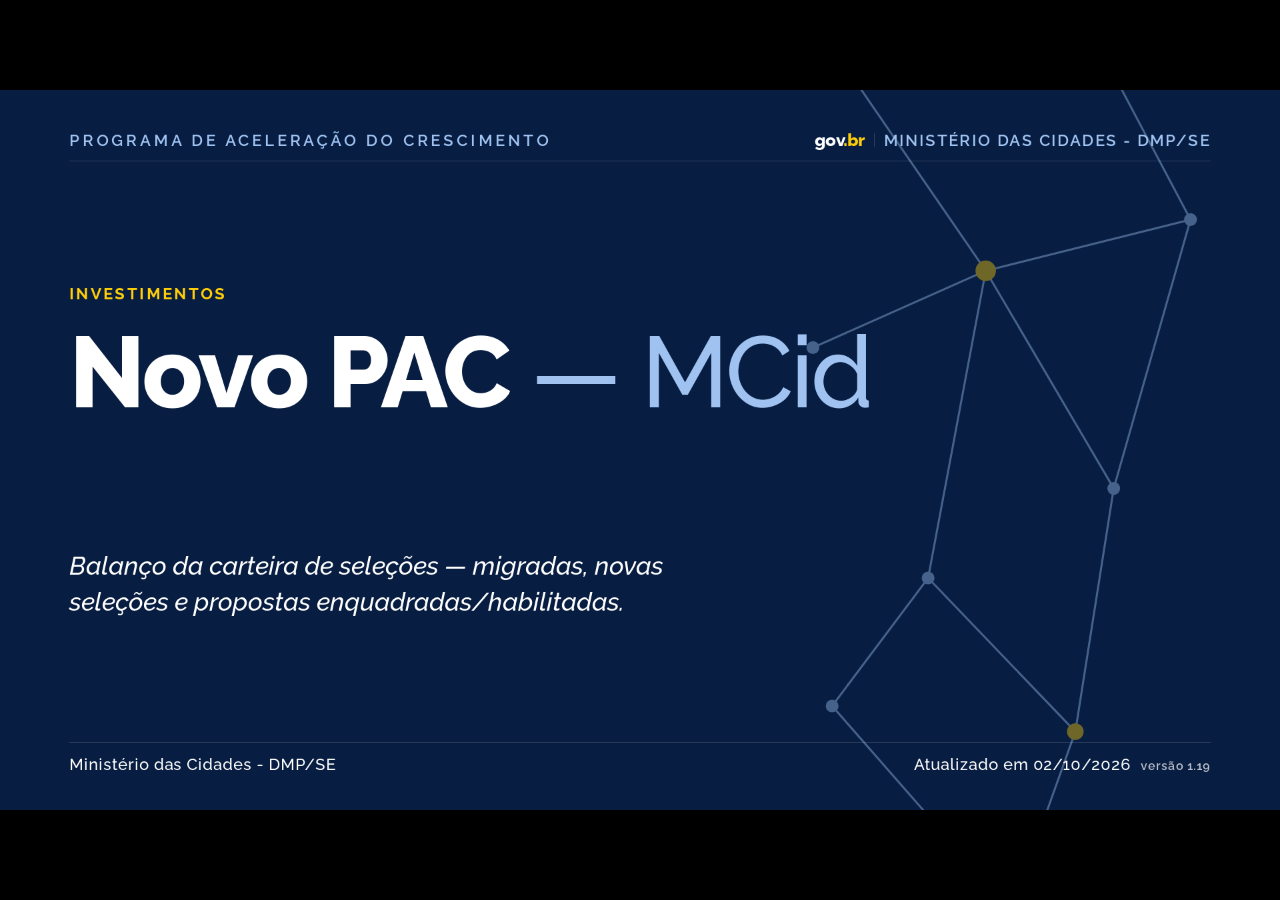
==== commit 37e74ec1: "v1.19: dados de 02/10/2026 - data/base_unica_gm_02102026_1048.xlsx: foto nova da se_cgpac.tab_base_u" ====
--- a/index.html
+++ b/index.html
@@ -934,7 +934,7 @@
     <div class="bot" style="border-top:0; padding-top:18px;">
       <span class="org" style="color:var(--paper);">Ministério das Cidades - DMP/SE</span>
       <div style="flex: 1;"></div>
-      <span class="org" style="color:var(--paper);">Atualizado em 21/09/2026<span class="ver">versão 1.18</span></span>
+      <span class="org" style="color:var(--paper);">Atualizado em 02/10/2026<span class="ver">versão 1.19</span></span>
     </div>
   </section>
 
@@ -957,7 +957,7 @@
         </div>
       </div>
       <div class="col grow" style="justify-content:center;">
-        <p class="tmeta">Atualizado em <b>21/09/2026</b><span class="sep">·</span>Contagem: migradas + novas seleções<span class="sep">·</span>Status: <b class="stname">selecionadas + enquadradas/habilitadas</b><span class="sep">·</span>Anos: <b class="anoname">todos</b><span class="sep">·</span>Recorte: <b class="ufname">Brasil</b></p>
+        <p class="tmeta">Atualizado em <b>02/10/2026</b><span class="sep">·</span>Contagem: migradas + novas seleções<span class="sep">·</span>Status: <b class="stname">selecionadas + enquadradas/habilitadas</b><span class="sep">·</span>Anos: <b class="anoname">todos</b><span class="sep">·</span>Recorte: <b class="ufname">Brasil</b></p>
         <table class="data dense" id="t-totais">
           <thead><tr><th>Modalidade</th><th>Total de propostas</th><th>Valor total (R$ mi)</th></tr></thead>
           <tbody></tbody>
@@ -966,8 +966,8 @@
     </div>
     <hr class="hr">
     <div class="bot">
-      <span class="org">Fonte: MCid · Portarias de seleção do Novo PAC · atualizado em 21/09/2026</span>
-      <span style="display:inline-flex; align-items:baseline;"><span class="pageno"></span><span class="ver">versão 1.18</span></span>
+      <span class="org">Fonte: MCid · Portarias de seleção do Novo PAC · atualizado em 02/10/2026</span>
+      <span style="display:inline-flex; align-items:baseline;"><span class="pageno"></span><span class="ver">versão 1.19</span></span>
     </div>
   </section>
 
@@ -990,7 +990,7 @@
         </div>
       </div>
       <div class="col grow" style="justify-content:center;">
-        <p class="tmeta">Atualizado em <b>21/09/2026</b><span class="sep">·</span>Contagem: migradas + novas seleções<span class="sep">·</span>Status: <b class="stname">selecionadas + enquadradas/habilitadas</b><span class="sep">·</span>Anos: <b class="anoname">todos</b><span class="sep">·</span>Recorte: <b class="ufname">Brasil</b></p>
+        <p class="tmeta">Atualizado em <b>02/10/2026</b><span class="sep">·</span>Contagem: migradas + novas seleções<span class="sep">·</span>Status: <b class="stname">selecionadas + enquadradas/habilitadas</b><span class="sep">·</span>Anos: <b class="anoname">todos</b><span class="sep">·</span>Recorte: <b class="ufname">Brasil</b></p>
         <table class="data dense" id="t-qtd">
           <thead><tr><th>Modalidade</th><th>Qtd. FIN</th><th>Qtd. OGU</th><th>Total</th></tr></thead>
           <tbody></tbody>
@@ -999,8 +999,8 @@
     </div>
     <hr class="hr">
     <div class="bot">
-      <span class="org">Fonte: MCid · Portarias de seleção do Novo PAC · atualizado em 21/09/2026</span>
-      <span style="display:inline-flex; align-items:baseline;"><span class="pageno"></span><span class="ver">versão 1.18</span></span>
+      <span class="org">Fonte: MCid · Portarias de seleção do Novo PAC · atualizado em 02/10/2026</span>
+      <span style="display:inline-flex; align-items:baseline;"><span class="pageno"></span><span class="ver">versão 1.19</span></span>
     </div>
   </section>
 
@@ -1023,7 +1023,7 @@
         </div>
       </div>
       <div class="col grow" style="justify-content:center;">
-        <p class="tmeta">Atualizado em <b>21/09/2026</b><span class="sep">·</span>Contagem: migradas + novas seleções<span class="sep">·</span>Status: <b class="stname">selecionadas + enquadradas/habilitadas</b><span class="sep">·</span>Anos: <b class="anoname">todos</b><span class="sep">·</span>Recorte: <b class="ufname">Brasil</b></p>
+        <p class="tmeta">Atualizado em <b>02/10/2026</b><span class="sep">·</span>Contagem: migradas + novas seleções<span class="sep">·</span>Status: <b class="stname">selecionadas + enquadradas/habilitadas</b><span class="sep">·</span>Anos: <b class="anoname">todos</b><span class="sep">·</span>Recorte: <b class="ufname">Brasil</b></p>
         <table class="data dense" id="t-fonte">
           <thead><tr><th>Modalidade</th><th>Qtd. FIN</th><th>Qtd. OGU</th><th>Total</th><th>Valor OGU (R$ mi)</th><th>Valor FIN (R$ mi)</th><th>Valor total (R$ mi)</th></tr></thead>
           <tbody></tbody>
@@ -1032,8 +1032,8 @@
     </div>
     <hr class="hr">
     <div class="bot">
-      <span class="org">Fonte: MCid · Portarias de seleção do Novo PAC · atualizado em 21/09/2026</span>
-      <span style="display:inline-flex; align-items:baseline;"><span class="pageno"></span><span class="ver">versão 1.18</span></span>
+      <span class="org">Fonte: MCid · Portarias de seleção do Novo PAC · atualizado em 02/10/2026</span>
+      <span style="display:inline-flex; align-items:baseline;"><span class="pageno"></span><span class="ver">versão 1.19</span></span>
     </div>
   </section>
 
@@ -1055,7 +1055,7 @@
         </div>
       </div>
       <div class="col grow" style="justify-content:center;">
-        <p class="tmeta">Atualizado em <b>21/09/2026</b><span class="sep">·</span>Contagem: somente carteira migrada<span class="sep">·</span>Recorte: <b class="ufname">Brasil</b></p>
+        <p class="tmeta">Atualizado em <b>02/10/2026</b><span class="sep">·</span>Contagem: somente carteira migrada<span class="sep">·</span>Recorte: <b class="ufname">Brasil</b></p>
         <table class="data" id="t-mig">
           <thead><tr><th>Modalidade</th><th>Qtd. FIN</th><th>Qtd. OGU</th><th>Valor FIN (R$ mi)</th><th>Valor OGU (R$ mi)</th></tr></thead>
           <tbody></tbody>
@@ -1064,8 +1064,8 @@
     </div>
     <hr class="hr">
     <div class="bot">
-      <span class="org">Fonte: MCid · Portarias de seleção do Novo PAC · atualizado em 21/09/2026</span>
-      <span style="display:inline-flex; align-items:baseline;"><span class="pageno"></span><span class="ver">versão 1.18</span></span>
+      <span class="org">Fonte: MCid · Portarias de seleção do Novo PAC · atualizado em 02/10/2026</span>
+      <span style="display:inline-flex; align-items:baseline;"><span class="pageno"></span><span class="ver">versão 1.19</span></span>
     </div>
   </section>
 
@@ -1089,7 +1089,7 @@
         </div>
       </div>
       <div class="col grow" style="justify-content:center;">
-        <p class="tmeta">Atualizado em <b>21/09/2026</b><span class="sep">·</span>Contagem: novas seleções, sem migradas<span class="sep">·</span>Status: <b class="stname">selecionadas + enquadradas/habilitadas</b><span class="sep">·</span>Anos: <b class="anoname">todos</b><span class="sep">·</span>Recorte: <b class="ufname">Brasil</b></p>
+        <p class="tmeta">Atualizado em <b>02/10/2026</b><span class="sep">·</span>Contagem: novas seleções, sem migradas<span class="sep">·</span>Status: <b class="stname">selecionadas + enquadradas/habilitadas</b><span class="sep">·</span>Anos: <b class="anoname">todos</b><span class="sep">·</span>Recorte: <b class="ufname">Brasil</b></p>
         <table class="data dense" id="t-novas">
           <thead><tr><th>Modalidade</th><th>Qtd. FIN</th><th>Qtd. OGU</th><th>Valor FIN (R$ mi)</th><th>Valor OGU (R$ mi)</th></tr></thead>
           <tbody></tbody>
@@ -1098,8 +1098,8 @@
     </div>
     <hr class="hr">
     <div class="bot">
-      <span class="org">Fonte: MCid · Portarias de seleção do Novo PAC · atualizado em 21/09/2026</span>
-      <span style="display:inline-flex; align-items:baseline;"><span class="pageno"></span><span class="ver">versão 1.18</span></span>
+      <span class="org">Fonte: MCid · Portarias de seleção do Novo PAC · atualizado em 02/10/2026</span>
+      <span style="display:inline-flex; align-items:baseline;"><span class="pageno"></span><span class="ver">versão 1.19</span></span>
     </div>
   </section>
 
@@ -1120,7 +1120,7 @@
         </div>
       </div>
       <div class="col grow" style="justify-content:center;">
-        <p class="tmeta">Atualizado em <b>21/09/2026</b><span class="sep">·</span>Contagem: somente propostas enquadradas/habilitadas (FIN)<span class="sep">·</span>Recorte: <b class="ufname">Brasil</b></p>
+        <p class="tmeta">Atualizado em <b>02/10/2026</b><span class="sep">·</span>Contagem: somente propostas enquadradas/habilitadas (FIN)<span class="sep">·</span>Recorte: <b class="ufname">Brasil</b></p>
         <table class="data" id="t-enq">
           <thead><tr><th>Modalidade</th><th>Qtd. FIN</th><th>Valor FIN (R$ mi)</th></tr></thead>
           <tbody></tbody>
@@ -1129,8 +1129,8 @@
     </div>
     <hr class="hr">
     <div class="bot">
-      <span class="org">Fonte: MCid · Portarias de seleção do Novo PAC · atualizado em 21/09/2026</span>
-      <span style="display:inline-flex; align-items:baseline;"><span class="pageno"></span><span class="ver">versão 1.18</span></span>
+      <span class="org">Fonte: MCid · Portarias de seleção do Novo PAC · atualizado em 02/10/2026</span>
+      <span style="display:inline-flex; align-items:baseline;"><span class="pageno"></span><span class="ver">versão 1.19</span></span>
     </div>
   </section>
 
@@ -1154,7 +1154,7 @@
         </div>
       </div>
       <div class="col grow" style="justify-content:center;">
-        <p class="tmeta">Atualizado em <b>21/09/2026</b><span class="sep">·</span>Contagem: migradas + novas seleções — subeixo Prevenção a Desastres<span class="sep">·</span>Status: <b class="stname">selecionadas + enquadradas/habilitadas</b><span class="sep">·</span>Anos: <b class="anoname">todos</b><span class="sep">·</span>Recorte: <b class="ufname">Brasil</b></p>
+        <p class="tmeta">Atualizado em <b>02/10/2026</b><span class="sep">·</span>Contagem: migradas + novas seleções — subeixo Prevenção a Desastres<span class="sep">·</span>Status: <b class="stname">selecionadas + enquadradas/habilitadas</b><span class="sep">·</span>Anos: <b class="anoname">todos</b><span class="sep">·</span>Recorte: <b class="ufname">Brasil</b></p>
         <table class="data" id="t-prev">
           <thead><tr><th>Modalidade</th><th>Qtd. FIN</th><th>Qtd. OGU</th><th>Total</th><th>Valor OGU (R$ mi)</th><th>Valor FIN (R$ mi)</th><th>Valor total (R$ mi)</th></tr></thead>
           <tbody></tbody>
@@ -1171,8 +1171,8 @@
     </div>
     <hr class="hr">
     <div class="bot">
-      <span class="org">Fonte: MCid · Portarias de seleção do Novo PAC · atualizado em 21/09/2026</span>
-      <span style="display:inline-flex; align-items:baseline;"><span class="pageno"></span><span class="ver">versão 1.18</span></span>
+      <span class="org">Fonte: MCid · Portarias de seleção do Novo PAC · atualizado em 02/10/2026</span>
+      <span style="display:inline-flex; align-items:baseline;"><span class="pageno"></span><span class="ver">versão 1.19</span></span>
     </div>
   </section>
 
@@ -1193,7 +1193,7 @@
         </div>
       </div>
       <div class="col grow" style="justify-content:center;">
-        <p class="tmeta">Atualizado em <b>21/09/2026</b><span class="sep">·</span>Contagem: seleções do grupo Governadores<span class="sep">·</span>Recorte: <b class="ufname">Brasil</b></p>
+        <p class="tmeta">Atualizado em <b>02/10/2026</b><span class="sep">·</span>Contagem: seleções do grupo Governadores<span class="sep">·</span>Recorte: <b class="ufname">Brasil</b></p>
         <table class="data" id="t-gov">
           <thead><tr><th>Modalidade</th><th>Qtd. FIN</th><th>Qtd. OGU</th><th>Valor FIN (R$ mi)</th><th>Valor OGU (R$ mi)</th></tr></thead>
           <tbody></tbody>
@@ -1202,8 +1202,8 @@
     </div>
     <hr class="hr">
     <div class="bot">
-      <span class="org">Fonte: MCid · Portarias de seleção do Novo PAC · atualizado em 21/09/2026</span>
-      <span style="display:inline-flex; align-items:baseline;"><span class="pageno"></span><span class="ver">versão 1.18</span></span>
+      <span class="org">Fonte: MCid · Portarias de seleção do Novo PAC · atualizado em 02/10/2026</span>
+      <span style="display:inline-flex; align-items:baseline;"><span class="pageno"></span><span class="ver">versão 1.19</span></span>
     </div>
   </section>
 
@@ -1235,10 +1235,11 @@
     <div class="bot" style="border-top:0; padding-top:18px;">
       <span class="org" style="color:var(--paper);">Ministério das Cidades - DMP/SE</span>
       <div style="flex: 1;"></div>
-      <span class="org" style="color:var(--paper);">Atualizado em 21/09/2026<span class="verwrap"><button type="button" class="ver verlink" id="verBtn" aria-haspopup="dialog" aria-expanded="false" title="Ver histórico de atualizações">versão 1.18</button>
+      <span class="org" style="color:var(--paper);">Atualizado em 02/10/2026<span class="verwrap"><button type="button" class="ver verlink" id="verBtn" aria-haspopup="dialog" aria-expanded="false" title="Ver histórico de atualizações">versão 1.19</button>
         <div class="verlog" id="verLog" role="dialog" aria-label="Histórico de atualizações" hidden>
           <h3>Atualizações da apresentação</h3>
           <ul>
+            <li><b>1.19</b>Dados de 02/10/2026: novas seleções de Frota, Regularização Fundiária e Encostas.</li>
             <li><b>1.18</b>Dados de 21/09/2026: novas seleções de Frota e recorte de ano ajustado.</li>
             <li><b>1.17</b>Base em Excel protegida por senha, com versão por data/hora.</li>
             <li><b>1.16</b>Dados passam a vir da base única do banco (se_cgpac).</li>
@@ -1264,7 +1265,7 @@
         <svg viewBox="0 0 24 24" aria-hidden="true"><path d="M6 21V3h9l5 5v13z"></path><path d="M14 3v6h6"></path></svg>
         <span class="pdftxt">Exportar PDF</span>
       </a>
-      <a class="xlsxlink" href="data/base_unica_gm_21092026_1359.xlsx" download title="Baixar a base de dados em Excel — arquivo protegido por senha">
+      <a class="xlsxlink" href="data/base_unica_gm_02102026_1048.xlsx" download title="Baixar a base de dados em Excel — arquivo protegido por senha">
         <svg viewBox="0 0 24 24" aria-hidden="true"><path d="M12 3v12"></path><path d="M7 10l5 5 5-5"></path><path d="M4 19h16"></path></svg>
         XLSX Base
         <svg class="lock" viewBox="0 0 24 24" aria-hidden="true"><rect x="4" y="10" width="16" height="11" rx="2"></rect><path d="M8 10V7a4 4 0 0 1 8 0v3"></path></svg>
@@ -3096,7 +3097,7 @@
 // fonte: 0=FIN 1=OGU 2=OGU/FIN · kind: 0=migrada 1=selecionada 2=enquadrada · gov: grupo Governadores
 // ano: rótulo de exibição ('' = migrada, fora do recorte por ano)
 const MODS = ["Abastecimento de Água - Rural", "Abastecimento de Água - Urbano", "Contenção de Encostas", "Drenagem Urbana", "Esgotamento Sanitário", "Mobilidade: Médias e Grandes Cidades", "Regularização Fundiária", "Renovação de Frota", "Resíduos Sólidos", "Urbanização de Favelas"];
-const ROWS = [[4,1,"RO",0,0,26367002.6,0.0,""],[4,1,"AC",0,0,4092015.34,0.0,""],[4,1,"CE",0,0,6490612.72,0.0,""],[4,1,"RN",0,0,57650906.4,0.0,""],[4,1,"GO",0,0,7900384.77,0.0,""],[4,1,"RO",0,0,140807073.58,0.0,""],[4,1,"MG",0,0,37487447.76,0.0,""],[4,1,"SC",0,0,20856177.62,0.0,""],[4,1,"SE",0,0,13005273.23,0.0,""],[3,1,"ES",0,0,30046895.57,0.0,""],[3,1,"BA",0,0,3206973.99,0.0,""],[3,1,"BA",0,0,64191780.23,0.0,""],[3,1,"RJ",0,0,21320054.63,0.0,""],[3,1,"PR",0,0,242425077.37,0.0,""],[3,1,"RN",0,0,9928734.88,0.0,""],[3,1,"PR",0,0,35374249.67,0.0,""],[3,1,"MG",0,0,5370009.12,0.0,""],[3,1,"SP",0,0,8412765.77,0.0,""],[3,1,"RJ",0,0,149994761.81,0.0,""],[3,1,"PI",0,0,53348904.58,0.0,""],[3,1,"PR",0,0,42786550.58,0.0,""],[3,1,"SC",0,0,6502999.67,0.0,""],[3,1,"PI",0,0,989.1,0.0,""],[3,1,"PB",0,0,1682224.24,0.0,""],[3,1,"ES",0,0,110768061.05,0.0,""],[3,1,"SP",0,0,116155005.86,0.0,""],[3,1,"RJ",0,0,56688000.0,0.0,""],[3,1,"MS",0,0,10912819.08,0.0,""],[3,1,"RJ",0,0,43352487.45,0.0,""],[3,1,"PR",0,0,24065695.32,0.0,""],[3,1,"PE",0,0,9320870.83,0.0,""],[3,1,"PR",0,0,26624753.54,0.0,""],[3,1,"RJ",0,0,59586722.57,0.0,""],[3,1,"SC",0,0,38787210.33,0.0,""],[3,1,"MG",0,0,38731626.23,0.0,""],[3,1,"BA",0,0,99726264.8,0.0,""],[3,1,"MG",0,0,30616086.72,0.0,""],[3,1,"PR",0,0,5549996.78,0.0,""],[3,1,"PR",0,0,23091125.89,0.0,""],[3,1,"RS",0,0,65480698.46,0.0,""],[4,1,"ES",0,0,11370446.4,0.0,""],[4,1,"BA",0,0,80729000.0,0.0,""],[4,1,"RJ",0,0,4582651.96,0.0,""],[4,1,"AP",0,0,2919573.94,0.0,""],[4,1,"MG",0,0,0.0,0.0,""],[4,1,"SC",0,0,27331949.34,0.0,""],[4,1,"RN",0,0,9283645.8,0.0,""],[4,1,"PE",0,0,784.15,0.0,""],[4,1,"SP",0,0,15887531.03,0.0,""],[4,1,"GO",0,0,50346714.71,0.0,""],[4,1,"BA",0,0,0.0,0.0,""],[4,1,"PE",0,0,0.0,0.0,""],[4,1,"BA",0,0,508835.4,0.0,""],[4,1,"PE",0,0,39021318.26,0.0,""],[4,1,"SP",0,0,70254130.82,0.0,""],[4,1,"GO",0,0,115197850.91,0.0,""],[4,1,"GO",0,0,18891926.37,0.0,""],[4,1,"BA",0,0,0.0,0.0,""],[4,1,"MG",0,0,6759454.11,0.0,""],[4,1,"PA",0,0,0.83,0.0,""],[4,1,"SP",0,0,0.0,0.0,""],[4,1,"MG",0,0,10975079.53,0.0,""],[4,1,"GO",0,0,25483355.27,0.0,""],[4,1,"PE",0,0,495941.2,0.0,""],[4,1,"PI",0,0,0.0,0.0,""],[4,1,"AC",0,0,2668356.87,0.0,""],[4,1,"BA",0,0,151358568.06,0.0,""],[4,1,"RS",0,0,1689700.12,0.0,""],[4,1,"GO",0,0,13999000.0,0.0,""],[4,1,"PE",0,0,0.07,0.0,""],[4,1,"AC",0,0,1396568.73,0.0,""],[4,1,"RS",0,0,0.0,0.0,""],[4,1,"GO",0,0,2638086.65,0.0,""],[4,1,"ES",0,0,9035379.11,0.0,""],[4,1,"RN",0,0,4835327.0,0.0,""],[4,1,"BA",0,0,71985455.97,0.0,""],[4,1,"CE",0,0,23529480.21,0.0,""],[4,1,"SC",0,0,18950472.83,0.0,""],[4,1,"PE",0,0,38975899.33,0.0,""],[4,1,"CE",0,0,35344301.99,0.0,""],[2,1,"MG",0,0,7922665.54,0.0,""],[5,0,"RJ",0,0,0.0,34516030.0,""],[5,0,"GO",0,0,0.0,7337569.76,""],[5,0,"SC",0,0,0.0,8410532.74,""],[5,0,"SP",0,0,0.0,67158258.33,""],[5,0,"SE",0,0,0.0,18971248.27,""],[5,0,"SP",0,0,0.0,29864823.15,""],[5,0,"BA",0,0,0.0,57134802.43,""],[5,0,"MG",0,0,0.0,46842474.3,""],[5,0,"SP",0,0,0.0,27643641.0,""],[5,0,"BA",0,0,0.0,195289044.61,""],[5,0,"PR",0,0,0.0,25377001.6,""],[5,0,"DF",0,0,0.0,170604224.17,""],[5,0,"MG",0,0,0.0,37164691.06,""],[5,0,"SP",0,0,0.0,93142931.4,""],[5,0,"DF",0,0,0.0,281896891.53,""],[5,0,"PA",0,0,0.0,85862532.0,""],[5,0,"CE",0,0,0.0,585000000.0,""],[5,0,"SP",0,0,0.0,9778237.91,""],[5,0,"SP",0,0,0.0,26638282.43,""],[5,0,"SP",0,0,0.0,113197222.0,""],[5,0,"PI",0,0,0.0,43939955.0,""],[5,0,"PE",0,0,0.0,352651134.36,""],[4,0,"RN",0,0,0.0,3254958.53,""],[4,0,"BA",0,0,0.0,3846693.26,""],[4,0,"BA",0,0,0.0,14614310.34,""],[3,0,"PA",0,0,0.0,15679856.0,""],[1,0,"PA",0,0,0.0,4235205.0,""],[4,0,"PA",0,0,0.0,3843334.18,""],[4,0,"RN",0,0,0.0,6364501.99,""],[1,0,"SE",0,0,0.0,2382947.95,""],[4,0,"SP",0,0,0.0,1160323.36,""],[3,0,"CE",0,0,0.0,10944707.5,""],[3,0,"RJ",0,0,0.0,44295452.81,""],[3,0,"RS",0,0,0.0,7123349.98,""],[4,0,"BA",0,0,0.0,47605972.65,""],[1,0,"MG",0,0,0.0,13291472.0,""],[1,0,"PB",0,0,0.0,27636796.72,""],[1,0,"PE",0,0,0.0,6179010.78,""],[1,0,"PE",0,0,0.0,35051864.21,""],[4,0,"RJ",0,0,0.0,18523583.9,""],[1,0,"RN",0,0,0.0,32846473.87,""],[1,0,"RS",0,0,0.0,6881045.44,""],[4,0,"RS",0,0,0.0,26237331.0,""],[4,0,"SC",0,0,0.0,18594063.92,""],[1,0,"SP",0,0,0.0,3532091.48,""],[1,0,"BA",0,0,0.0,5888436.15,""],[3,0,"MG",0,0,0.0,6895736.43,""],[4,0,"MG",0,0,0.0,7333221.01,""],[1,0,"PA",0,0,0.0,57234235.13,""],[1,0,"PA",0,0,0.0,3932820.6,""],[1,0,"RO",0,0,0.0,13737181.0,""],[4,0,"RS",0,0,0.0,20299042.65,""],[1,0,"PA",0,0,0.0,8644104.59,""],[4,0,"SC",0,0,0.0,26852991.84,""],[4,0,"SC",0,0,0.0,33124389.32,""],[1,0,"BA",0,0,0.0,36994879.27,""],[1,0,"CE",0,0,0.0,2172861.4,""],[4,0,"PB",0,0,0.0,8037644.71,""],[4,0,"RS",0,0,0.0,15721982.01,""],[4,0,"RS",0,0,0.0,12817217.43,""],[4,0,"RS",0,0,0.0,1219067.48,""],[4,0,"RS",0,0,0.0,14651179.4,""],[3,0,"MG",0,0,0.0,213039707.32,""],[3,0,"BA",0,0,0.0,41369854.84,""],[1,0,"MG",0,0,0.0,7703676.72,""],[1,0,"MG",0,0,0.0,47511657.45,""],[1,0,"SP",0,0,0.0,10261473.73,""],[4,0,"DF",0,0,0.0,20661586.72,""],[4,0,"GO",0,0,0.0,11442861.27,""],[4,0,"RS",0,0,0.0,77937947.08,""],[4,0,"SP",0,0,0.0,300223839.42,""],[4,0,"TO",0,0,0.0,3021792.72,""],[1,0,"SP",0,0,0.0,2658852.51,""],[1,0,"SP",0,0,0.0,5511430.0,""],[1,0,"PR",0,0,0.0,2590195.74,""],[1,0,"PR",0,0,0.0,8720209.25,""],[4,0,"PR",0,0,0.0,18600304.78,""],[4,0,"PR",0,0,0.0,14823811.73,""],[4,0,"SP",0,0,0.0,33612553.04,""],[4,0,"SP",0,0,0.0,126930722.12,""],[4,0,"RS",0,0,0.0,4929082.92,""],[4,0,"RS",0,0,0.0,43868202.15,""],[1,0,"SP",0,0,0.0,5711485.74,""],[1,0,"MG",0,0,0.0,2910842.9,""],[1,0,"SP",0,0,0.0,2146374.62,""],[4,0,"MG",0,0,0.0,6618727.91,""],[1,0,"PR",0,0,0.0,1967478.43,""],[1,0,"PR",0,0,0.0,43728447.0,""],[1,0,"PR",0,0,0.0,7971910.87,""],[1,0,"MS",0,0,0.0,2930978.92,""],[1,0,"MS",0,0,0.0,3816627.15,""],[1,0,"MS",0,0,0.0,14841230.35,""],[4,0,"SE",0,0,0.0,35087535.0,""],[1,0,"SE",0,0,0.0,1080303.87,""],[4,0,"BA",0,0,0.0,58115000.0,""],[1,0,"BA",0,0,0.0,67677930.93,""],[4,0,"PE",0,0,0.0,23613616.24,""],[1,0,"PA",0,0,0.0,2320593.93,""],[4,0,"TO",0,0,0.0,6986199.16,""],[4,0,"RJ",0,0,0.0,95809470.06,""],[4,0,"GO",0,0,0.0,7573286.16,""],[4,0,"TO",0,0,0.0,11420966.8,""],[4,0,"TO",0,0,0.0,2972207.77,""],[4,0,"TO",0,0,0.0,4712352.41,""],[1,0,"SP",0,0,0.0,10295674.22,""],[1,0,"SP",0,0,0.0,93065467.57,""],[4,0,"MG",0,0,0.0,43568004.73,""],[1,0,"MG",0,0,0.0,2230065.08,""],[4,0,"MG",0,0,0.0,6238140.55,""],[4,0,"MG",0,0,0.0,10298504.54,""],[4,0,"MG",0,0,0.0,8896835.72,""],[4,0,"MG",0,0,0.0,5366397.72,""],[4,0,"MG",0,0,0.0,1985704.04,""],[4,0,"MG",0,0,0.0,4610653.88,""],[1,0,"MG",0,0,0.0,3335980.5,""],[4,0,"MG",0,0,0.0,23027554.42,""],[1,0,"MG",0,0,0.0,45428357.8,""],[4,0,"MS",0,0,0.0,10439643.81,""],[4,0,"MS",0,0,0.0,5069949.75,""],[4,0,"MS",0,0,0.0,5287166.58,""],[4,0,"MS",0,0,0.0,2810393.15,""],[4,0,"MS",0,0,0.0,4407013.93,""],[4,0,"MS",0,0,0.0,4942292.04,""],[4,0,"MS",0,0,0.0,17272759.52,""],[4,0,"MS",0,0,0.0,8591822.45,""],[4,0,"MS",0,0,0.0,7741849.12,""],[4,0,"MS",0,0,0.0,6882532.29,""],[4,0,"PR",0,0,0.0,21715244.27,""],[4,0,"PR",0,0,0.0,28943907.58,""],[4,0,"PR",0,0,0.0,26607373.42,""],[4,0,"PR",0,0,0.0,21646828.81,""],[4,0,"PR",0,0,0.0,12897602.54,""],[4,0,"PR",0,0,0.0,5984511.25,""],[1,0,"RS",0,0,0.0,11657000.0,""],[4,0,"RS",0,0,0.0,22406000.0,""],[4,0,"SP",0,0,0.0,11986596.2,""],[1,0,"SP",0,0,0.0,4768573.24,""],[4,0,"SP",0,0,0.0,43477916.0,""],[1,0,"SP",0,0,0.0,21656349.0,""],[3,0,"MG",0,0,0.0,105851943.96,""],[3,0,"MG",0,0,0.0,3871049.83,""],[3,0,"MG",0,0,0.0,5849298.69,""],[4,0,"SC",0,0,0.0,18457508.03,""],[1,0,"SP",0,0,0.0,16855512.19,""],[4,0,"SP",0,0,0.0,10396100.24,""],[3,0,"SP",0,0,0.0,197754910.0,""],[3,0,"SP",0,0,0.0,43151048.04,""],[1,0,"SP",0,0,0.0,1621462.07,""],[3,0,"SP",0,0,0.0,57081040.56,""],[8,0,"SP",0,0,0.0,6653733.24,""],[1,0,"SP",0,0,0.0,20428330.0,""],[4,0,"SP",0,0,0.0,32386674.04,""],[4,0,"SP",0,0,0.0,4934695.26,""],[4,0,"SP",0,0,0.0,31788665.25,""],[1,0,"SP",0,0,0.0,104941109.31,""],[4,0,"SP",0,0,0.0,18136312.86,""],[4,0,"SP",0,0,0.0,17636537.2,""],[4,0,"SP",0,0,0.0,33566289.17,""],[1,0,"SP",0,0,0.0,6664693.68,""],[4,0,"SP",0,0,0.0,3463284.95,""],[1,0,"SP",0,0,0.0,38125791.57,""],[1,0,"RJ",0,0,0.0,1614069.86,""],[4,0,"RJ",0,0,0.0,13895812.29,""],[4,0,"MT",0,0,0.0,14183005.23,""],[8,0,"MG",0,0,0.0,16694231.02,""],[3,0,"MG",0,0,0.0,139398295.64,""],[8,0,"MG",0,0,0.0,7563446.22,""],[1,0,"MG",0,0,0.0,6459595.88,""],[1,0,"MG",0,0,0.0,16563287.8,""],[4,0,"MS",0,0,0.0,8650804.0,""],[3,0,"PI",0,0,0.0,72269841.19,""],[1,0,"RS",0,0,0.0,172779022.0,""],[1,0,"SP",0,0,0.0,116793572.17,""],[1,0,"CE",0,0,0.0,14393944.22,""],[4,0,"CE",0,0,0.0,21188623.77,""],[4,0,"CE",0,0,0.0,64237487.84,""],[4,0,"MG",0,0,0.0,17674982.78,""],[4,0,"MG",0,0,0.0,12228032.21,""],[4,0,"MG",0,0,0.0,13622813.39,""],[4,0,"MG",0,0,0.0,15553102.91,""],[4,0,"MG",0,0,0.0,8546590.9,""],[1,0,"MG",0,0,0.0,11948585.44,""],[4,0,"MS",0,0,0.0,2770155.48,""],[4,0,"MS",0,0,0.0,2022645.42,""],[4,0,"MS",0,0,0.0,6860444.92,""],[4,0,"MS",0,0,0.0,2282820.28,""],[4,0,"MS",0,0,0.0,5163998.54,""],[4,0,"MS",0,0,0.0,7322627.22,""],[4,0,"MS",0,0,0.0,1828906.56,""],[1,0,"PA",0,0,0.0,11487883.0,""],[1,0,"PA",0,0,0.0,9961070.22,""],[1,0,"CE",0,0,0.0,9610585.33,""],[4,0,"CE",0,0,0.0,25871032.38,""],[4,0,"TO",0,0,0.0,49055957.19,""],[1,0,"TO",0,0,0.0,2684740.34,""],[4,0,"RS",0,0,0.0,3245404.65,""],[4,0,"SP",0,0,0.0,2853335.33,""],[4,0,"TO",0,0,0.0,23298306.47,""],[4,0,"TO",0,0,0.0,85764392.67,""],[4,0,"TO",0,0,0.0,4964891.26,""],[4,0,"TO",0,0,0.0,6232501.0,""],[1,0,"CE",0,0,0.0,30084009.14,""],[4,0,"MS",0,0,0.0,7112240.28,""],[4,0,"MS",0,0,0.0,11403582.31,""],[4,0,"MS",0,0,0.0,8617019.13,""],[4,0,"MS",0,0,0.0,3569633.46,""],[4,0,"MS",0,0,0.0,3385225.82,""],[4,0,"MS",0,0,0.0,3413228.01,""],[4,0,"MS",0,0,0.0,10996351.53,""],[4,0,"MS",0,0,0.0,6317543.31,""],[4,0,"MS",0,0,0.0,1060903.64,""],[4,0,"MS",0,0,0.0,7574573.23,""],[3,0,"MS",0,0,0.0,37853837.49,""],[4,0,"PA",0,0,0.0,48538747.44,""],[4,0,"PE",0,0,0.0,35082911.0,""],[1,0,"SC",0,0,0.0,6468392.04,""],[4,0,"SC",0,0,0.0,25233203.53,""],[4,0,"SC",0,0,0.0,10630971.26,""],[4,0,"SP",0,0,0.0,9386126.88,""],[1,0,"SP",0,0,0.0,12303021.06,""],[1,0,"SP",0,0,0.0,9472956.69,""],[1,0,"SP",0,0,0.0,97570859.64,""],[1,0,"TO",0,0,0.0,34858737.15,""],[4,0,"TO",0,0,0.0,131713983.11,""],[1,0,"TO",0,0,0.0,4007871.07,""],[4,0,"TO",0,0,0.0,21228856.05,""],[1,0,"TO",0,0,0.0,4087596.48,""],[4,0,"TO",0,0,0.0,31281275.13,""],[4,0,"TO",0,0,0.0,4500817.07,""],[3,0,"MG",0,0,0.0,95491276.78,""],[4,0,"PE",0,0,0.0,52858836.31,""],[1,0,"RS",0,0,0.0,58247652.83,""],[4,0,"SP",0,0,0.0,119717974.87,""],[1,0,"SP",0,0,0.0,26402230.04,""],[1,0,"SP",0,0,0.0,12155873.71,""],[4,0,"PR",0,0,0.0,42370000.0,""],[4,0,"PR",0,0,0.0,1395412.0,""],[4,0,"PR",0,0,0.0,38000000.0,""],[4,0,"SC",0,0,0.0,23607774.02,""],[1,0,"PR",0,0,0.0,31418784.13,""],[4,0,"SC",0,0,0.0,11991201.01,""],[4,0,"RJ",0,0,0.0,325695258.0,""],[1,0,"SP",0,0,0.0,136009869.46,""],[4,0,"SC",0,0,0.0,42733261.07,""],[4,0,"SP",0,0,0.0,302034757.13,""],[1,0,"PR",0,0,0.0,7460431.59,""],[4,0,"PR",0,0,0.0,23160900.05,""],[4,0,"PR",0,0,0.0,41135000.0,""],[4,0,"PR",0,0,0.0,46979875.0,""],[9,0,"PA",0,0,0.0,16310180.77,""],[9,0,"PA",0,0,0.0,6576002.9,""],[9,0,"PB",0,0,0.0,7264418.84,""],[9,0,"RS",0,0,0.0,28012005.9,""],[9,0,"RO",0,0,0.0,10354155.42,""],[9,0,"RS",0,0,0.0,4628615.68,""],[9,0,"DF",0,0,0.0,83863663.07,""],[9,0,"MG",0,0,0.0,8198227.98,""],[9,0,"RS",0,0,0.0,5299659.37,""],[9,0,"PB",0,0,0.0,6675103.52,""],[9,0,"SP",0,0,0.0,18097753.74,""],[9,0,"AC",0,0,0.0,780779.35,""],[5,1,"SP",0,0,0.0,0.0,""],[5,0,"SP",0,0,0.0,87074570.0,""],[5,0,"MG",0,0,0.0,60810032.0,""],[5,1,"PE",0,0,101554053.45,0.0,""],[5,1,"GO",0,0,40112915.64,0.0,""],[5,1,"CE",0,0,555024937.86,0.0,""],[5,1,"DF",0,0,0.0,0.0,""],[5,1,"BA",0,0,466360052.0,0.0,""],[5,1,"SP",0,0,6764976.57,0.0,""],[5,1,"PR",0,0,98615982.29,0.0,""],[5,1,"PR",0,0,134679247.0,0.0,""],[5,1,"PR",0,0,57622461.19,0.0,""],[5,1,"SP",0,0,88319886.1,0.0,""],[5,1,"SP",0,0,5979745.49,0.0,""],[5,1,"SP",0,0,6984479.26,0.0,""],[5,1,"BA",0,0,27373474.76,0.0,""],[9,1,"AL",0,0,17256434.08,0.0,""],[9,1,"BA",0,0,3298129.37,0.0,""],[9,1,"BA",0,0,16995366.72,0.0,""],[9,1,"CE",0,0,17267588.29,0.0,""],[9,1,"CE",0,0,1199043.44,0.0,""],[9,1,"CE",0,0,1010418.11,0.0,""],[9,1,"MA",0,0,4970703.74,0.0,""],[9,1,"MG",0,0,5383251.0,0.0,""],[9,1,"MT",0,0,3865809.38,0.0,""],[9,1,"PA",0,0,10047074.7,0.0,""],[9,1,"PA",0,0,12119031.42,0.0,""],[9,1,"PB",0,0,5143511.51,0.0,""],[9,1,"PE",0,0,6372390.49,0.0,""],[9,1,"RS",0,0,6305392.71,0.0,""],[9,1,"RS",0,0,3868672.95,0.0,""],[9,1,"RS",0,0,7017037.2,0.0,""],[9,1,"SC",0,0,820012.09,0.0,""],[9,1,"SP",0,0,24813520.94,0.0,""],[9,1,"SP",0,0,5394654.57,0.0,""],[9,1,"SP",0,0,31832117.16,0.0,""],[9,1,"SP",0,0,24739145.04,0.0,""],[9,1,"SP",0,0,3000000.0,0.0,""],[9,1,"SP",0,0,1397741.96,0.0,""],[9,1,"AP",0,0,1644576.0,0.0,""],[9,1,"BA",0,0,3148783.49,0.0,""],[9,1,"MG",0,0,10390363.58,0.0,""],[9,1,"SP",0,0,4131254.28,0.0,""],[9,1,"BA",0,0,7160728.35,0.0,""],[9,1,"BA",0,0,1509821.65,0.0,""],[9,1,"MG",0,0,1359653.85,0.0,""],[9,1,"PB",0,0,1095028.93,0.0,""],[9,1,"PE",0,0,6915294.82,0.0,""],[9,1,"PE",0,0,2261398.98,0.0,""],[9,1,"PE",0,0,5722932.83,0.0,""],[9,1,"SP",0,0,16054466.59,0.0,""],[9,1,"SP",0,0,2193585.38,0.0,""],[9,1,"SP",0,0,1500000.0,0.0,""],[9,1,"MG",0,0,3905475.53,0.0,""],[9,1,"MT",0,0,741319.73,0.0,""],[9,1,"MT",0,0,2065403.56,0.0,""],[9,1,"BA",0,0,5622934.69,0.0,""],[9,1,"BA",0,0,1677086.45,0.0,""],[9,1,"BA",0,0,1898013.63,0.0,""],[9,1,"BA",0,0,22060829.96,0.0,""],[9,1,"CE",0,0,4824809.12,0.0,""],[9,1,"CE",0,0,8939321.18,0.0,""],[9,1,"CE",0,0,1384684.07,0.0,""],[9,1,"ES",0,0,4644698.7,0.0,""],[9,1,"MA",0,0,39319002.25,0.0,""],[9,1,"MA",0,0,980301.07,0.0,""],[9,1,"MG",0,0,9390344.16,0.0,""],[9,1,"MG",0,0,35711853.0,0.0,""],[9,1,"MT",0,0,6359293.75,0.0,""],[9,1,"PA",0,0,4050861.33,0.0,""],[9,1,"PB",0,0,2792647.91,0.0,""],[9,1,"PB",0,0,24032548.28,0.0,""],[9,1,"PE",0,0,15030884.0,0.0,""],[9,1,"PE",0,0,20882636.08,0.0,""],[9,1,"PE",0,0,54374911.68,0.0,""],[9,1,"PR",0,0,6047300.39,0.0,""],[9,1,"RJ",0,0,2238094.89,0.0,""],[9,1,"RS",0,0,10512887.61,0.0,""],[9,1,"RS",0,0,5744359.84,0.0,""],[9,1,"SP",0,0,29363217.33,0.0,""],[9,1,"SP",0,0,2872003.13,0.0,""],[9,1,"SP",0,0,28452497.26,0.0,""],[9,1,"SP",0,0,12050159.5,0.0,""],[9,1,"SP",0,0,19321572.1,0.0,""],[9,1,"SP",0,0,4509619.0,0.0,""],[9,1,"SP",0,0,14792266.02,0.0,""],[9,1,"SP",0,0,65496607.89,0.0,""],[9,1,"SP",0,0,63804715.0,0.0,""],[9,1,"SP",0,0,194593000.0,0.0,""],[2,1,"SP",0,0,806242.62,0.0,""],[2,1,"RJ",0,0,9295592.76,0.0,""],[2,1,"MG",0,0,14052102.61,0.0,""],[2,1,"RJ",0,0,5060958.33,0.0,""],[2,1,"RJ",0,0,50501388.23,0.0,""],[2,1,"RJ",0,0,42757778.4,0.0,""],[2,1,"MG",0,0,8875323.47,0.0,""],[2,1,"MG",0,0,25869437.87,0.0,""],[2,1,"MG",0,0,5377054.25,0.0,""],[2,1,"MG",0,0,18426797.11,0.0,""],[2,1,"MG",0,0,8290012.51,0.0,""],[2,1,"MG",0,0,6100656.43,0.0,""],[2,1,"MG",0,0,27426861.38,0.0,""],[2,1,"MG",0,0,30355370.38,0.0,""],[2,1,"MG",0,0,15073267.35,0.0,""],[2,1,"MG",0,0,16732796.88,0.0,""],[2,1,"MG",0,0,13044472.12,0.0,""],[2,1,"MG",0,0,10611372.75,0.0,""],[2,1,"MG",0,0,8254787.46,0.0,""],[2,1,"MG",0,0,11874472.12,0.0,""],[2,1,"MG",0,0,6502964.28,0.0,""],[2,1,"MG",0,0,3728371.99,0.0,""],[2,1,"PE",0,0,9447323.39,0.0,""],[2,1,"PE",0,0,15403425.45,0.0,""],[2,1,"PE",0,0,21269490.7,0.0,""],[2,1,"PE",0,0,40890891.34,0.0,""],[2,1,"PE",0,0,4992469.51,0.0,""],[2,1,"PE",0,0,87298908.77,0.0,""],[2,1,"BA",0,0,8873462.28,0.0,""],[2,1,"RJ",0,0,41842467.65,0.0,""],[2,1,"RJ",0,0,98026028.21,0.0,""],[2,1,"RJ",0,0,52835184.11,0.0,""],[2,1,"RJ",0,0,33838206.4,0.0,""],[2,1,"SP",0,0,54485526.19,0.0,""],[2,1,"SP",0,0,7574476.0,0.0,""],[2,1,"SP",0,0,6113434.77,0.0,""],[2,1,"SP",0,0,1535500.72,0.0,""],[1,1,"SP",0,0,39376915.96,0.0,""],[1,1,"MG",0,0,28953854.1,0.0,""],[1,1,"MT",0,0,77306779.24,0.0,""],[1,1,"MG",0,0,9269892.57,0.0,""],[1,1,"PA",0,0,10740338.06,0.0,""],[1,1,"BA",0,0,28895990.44,0.0,""],[1,1,"SP",0,0,5036834.42,0.0,""],[1,1,"PA",0,0,1774860.22,0.0,""],[1,1,"PB",0,0,11322451.92,0.0,""],[1,1,"CE",0,0,3798466.12,0.0,""],[1,1,"CE",0,0,3404701.4,0.0,""],[1,1,"RO",0,0,1017.01,0.0,""],[1,1,"GO",0,0,3935147.83,0.0,""],[1,1,"GO",0,0,52099484.16,0.0,""],[1,1,"RO",0,0,8405301.56,0.0,""],[1,1,"RO",0,0,931682.41,0.0,""],[1,1,"RN",0,0,3634479.67,0.0,""],[1,1,"PA",0,0,1348381.25,0.0,""],[1,1,"PB",0,0,83600000.0,0.0,""],[1,1,"PA",0,0,89502327.58,0.0,""],[1,1,"RN",0,0,9122664.16,0.0,""],[1,1,"RN",0,0,0.0,0.0,""],[1,1,"RO",0,0,3722538.84,0.0,""],[1,1,"RO",0,0,39380119.43,0.0,""],[1,1,"MA",0,0,8017052.85,0.0,""],[1,1,"MT",0,0,779506.34,0.0,""],[1,1,"PA",0,0,9653147.18,0.0,""],[1,1,"AC",0,0,10327910.34,0.0,""],[1,1,"BA",0,0,14737287.17,0.0,""],[1,1,"MA",0,0,567334.17,0.0,""],[1,1,"RS",0,0,891421.03,0.0,""],[1,1,"SP",0,0,1252256.36,0.0,""],[1,1,"PA",0,0,18768313.53,0.0,""],[1,1,"BA",0,0,20099000.63,0.0,""],[1,1,"PA",0,0,1908402.68,0.0,""],[1,1,"BA",0,0,23827882.26,0.0,""],[1,1,"PA",0,0,4375172.09,0.0,""],[1,1,"BA",0,0,92275184.01,0.0,""],[4,1,"GO",0,0,24813560.15,0.0,""],[4,1,"RN",0,0,131251173.12,0.0,""],[4,1,"RN",0,0,88201536.98,0.0,""],[4,1,"PB",0,0,6045398.23,0.0,""],[4,1,"MS",0,0,104430.28,0.0,""],[4,1,"SP",0,0,3186859.37,0.0,""],[4,1,"BA",0,0,371762.89,0.0,""],[4,1,"RN",0,0,3001492.81,0.0,""],[4,1,"RS",0,0,10327300.49,0.0,""],[4,1,"BA",0,0,5503263.28,0.0,""],[4,1,"PE",0,0,25842248.95,0.0,""],[4,1,"RS",0,0,673689.92,0.0,""],[4,1,"MA",0,0,101776924.46,0.0,""],[4,1,"SP",0,0,9234855.18,0.0,""],[4,1,"MG",0,0,23753348.02,0.0,""],[4,1,"SP",0,0,7183870.47,0.0,""],[4,1,"CE",0,0,234884.69,0.0,""],[4,1,"MG",0,0,25472350.3,0.0,""],[4,1,"ES",0,0,10596070.33,0.0,""],[4,1,"AC",0,0,13538353.42,0.0,""],[4,1,"PA",0,0,56128240.36,0.0,""],[4,1,"SC",0,0,36649189.93,0.0,""],[4,1,"RS",0,0,74942831.1,0.0,""],[4,1,"SE",0,0,45567693.97,0.0,""],[4,1,"PA",0,0,101363578.03,0.0,""],[4,1,"MG",0,0,1392478.21,0.0,""],[4,1,"RN",0,0,3705690.0,0.0,""],[4,1,"BA",0,0,74664802.17,0.0,""],[4,1,"BA",0,0,17171563.2,0.0,""],[4,1,"BA",0,0,146949169.93,0.0,""],[4,1,"PR",0,0,477582.58,0.0,""],[4,1,"SP",0,0,23848909.05,0.0,""],[4,1,"MG",0,0,1159128.73,0.0,""],[4,1,"PE",0,0,29294623.66,0.0,""],[4,1,"MA",0,0,15530436.48,0.0,""],[4,1,"RN",0,0,28261326.81,0.0,""],[4,1,"MG",0,0,2407405.65,0.0,""],[4,1,"GO",0,0,44855699.56,0.0,""],[4,1,"CE",0,0,7728471.49,0.0,""],[4,1,"MG",0,0,6121826.35,0.0,""],[4,1,"BA",0,0,12901776.51,0.0,""],[4,1,"GO",0,0,26178656.23,0.0,""],[4,1,"MS",0,0,24174871.97,0.0,""],[4,1,"ES",0,0,5009012.18,0.0,""],[4,1,"RS",0,0,7371255.25,0.0,""],[4,1,"MG",0,0,3130842.0,0.0,""],[4,1,"MG",0,0,5487220.29,0.0,""],[4,1,"CE",0,0,4083654.04,0.0,""],[4,1,"MS",0,0,21182528.11,0.0,""],[4,1,"SP",0,0,11018921.54,0.0,""],[4,1,"MG",0,0,46627493.65,0.0,""],[7,0,"PR",1,0,0.0,13806350.0,"2023"],[1,0,"SC",1,0,0.0,20901177.49,"2026"],[5,1,"PE",1,0,25000000.0,0.0,"2026"],[7,0,"RS",1,0,0.0,585200.0,"2023"],[7,1,"PE",1,0,320000000.0,0.0,"2026"],[4,0,"SC",1,0,0.0,236012320.22,"2026"],[4,0,"SC",1,0,0.0,130199210.0,"2026"],[5,1,"PE",1,0,57745653.93,0.0,"2026"],[5,1,"RS",1,0,38707120.0,0.0,"2026"],[5,0,"PI",1,0,0.0,217000000.0,"2026"],[2,1,"MG",1,0,59924148.8,0.0,"2025"],[1,0,"MG",2,0,0.0,8703935.98,"2025"],[3,1,"PA",1,0,18000000.0,0.0,"2025"],[4,0,"PR",2,0,0.0,23370000.0,"2026"],[3,0,"MS",1,0,0.0,150000000.0,"2023"],[3,0,"MA",2,0,0.0,130000000.0,"2025"],[3,1,"MA",1,0,50000000.0,0.0,"2025"],[1,1,"MT",1,0,5001746.73,0.0,"2023"],[4,0,"PR",2,0,0.0,28791084.7,"2026"],[1,1,"MT",1,0,4911049.23,0.0,"2023"],[3,1,"PA",1,0,35000000.0,0.0,"2025"],[1,0,"PR",2,0,0.0,32349435.88,"2026"],[1,1,"PA",1,0,10025680.72,0.0,"2023"],[3,0,"SC",2,0,0.0,17934802.08,"2026"],[3,1,"RS",1,0,11226648.26,0.0,"2025"],[1,0,"PR",2,0,0.0,31507537.69,"2026"],[1,1,"MT",1,0,12900810.07,0.0,"2023"],[8,0,"PA",2,0,0.0,40494286.66,"2025"],[4,0,"PR",2,0,0.0,12030150.75,"2026"],[7,0,"MG",2,0,0.0,181372030.65,"2026"],[8,0,"MS",2,0,0.0,1045000.0,"2025"],[1,0,"PR",2,0,0.0,17100000.0,"2026"],[1,0,"MT",1,0,0.0,8438555.64,"2023"],[4,0,"PR",2,0,0.0,25716358.96,"2026"],[1,0,"PR",2,0,0.0,17734684.03,"2026"],[3,0,"RN",2,0,0.0,95000000.0,"2026"],[1,0,"PR",2,0,0.0,9690000.0,"2026"],[4,0,"PR",2,0,0.0,21907950.0,"2026"],[4,0,"PR",2,0,0.0,9447750.0,"2026"],[4,0,"PR",2,0,0.0,44175000.0,"2026"],[4,0,"SC",2,0,0.0,33915000.0,"2026"],[4,0,"PR",2,0,0.0,22135000.0,"2026"],[1,0,"PR",2,0,0.0,6203500.0,"2026"],[6,1,"SC",1,0,600000.0,0.0,"2023"],[4,0,"BA",2,0,0.0,260764142.74,"2026"],[1,0,"MG",1,0,0.0,976000.0,"2023"],[1,1,"SP",1,0,29660576.23,0.0,"2023"],[5,0,"MG",2,0,0.0,185865862.54,"2026"],[7,0,"RS",2,0,0.0,35150000.0,"2026"],[4,0,"BA",2,0,0.0,47131452.66,"2026"],[8,0,"MT",1,0,0.0,8145000.0,"2023"],[7,0,"SP",2,0,0.0,172436400.0,"2026"],[4,0,"SP",1,0,0.0,108688877.67,"2026"],[1,1,"MT",1,0,4008282.88,0.0,"2023"],[1,0,"PR",2,0,0.0,172900000.0,"2026"],[1,0,"PR",2,0,0.0,27963250.0,"2026"],[5,1,"MS",1,0,1512033.7,0.0,"2023"],[3,0,"SC",1,0,0.0,7712672.0,"2023"],[1,1,"SP",1,0,5022027.98,0.0,"2023"],[1,0,"PR",2,0,0.0,13727500.0,"2026"],[1,0,"SC",2,0,0.0,4225140.22,"2025"],[3,0,"MA",2,0,0.0,14000000.0,"2025"],[3,1,"MA",1,0,30000000.0,0.0,"2025"],[1,0,"PR",2,0,0.0,10041500.0,"2026"],[1,0,"MG",1,0,0.0,3086006.14,"2026"],[1,0,"PR",2,0,0.0,10212500.0,"2026"],[4,0,"PR",2,0,0.0,19541500.0,"2026"],[4,0,"PR",2,0,0.0,10355000.0,"2026"],[1,1,"MG",1,0,2235087.19,0.0,"2023"],[4,0,"MG",1,0,0.0,8351342.18,"2023"],[4,0,"PR",2,0,0.0,14791500.0,"2026"],[1,1,"PE",1,0,2186660.26,0.0,"2023"],[7,0,"RS",2,0,0.0,57000000.0,"2026"],[7,0,"RJ",2,0,0.0,36442000.0,"2026"],[3,0,"RJ",2,0,0.0,9228444.26,"2026"],[4,1,"MG",1,0,15055466.94,0.0,"2023"],[1,1,"SP",1,0,1842629.34,0.0,"2023"],[2,1,"ES",1,0,5152690.36,0.0,"2025"],[7,0,"PI",2,0,0.0,95000000.0,"2026"],[5,0,"SP",1,0,0.0,45715326.44,"2026"],[1,0,"PA",1,0,0.0,59617863.58,"2023"],[5,0,"SP",1,0,0.0,62653460.82,"2026"],[1,0,"PA",1,0,0.0,48633679.82,"2023"],[1,1,"SC",1,0,8725880.64,0.0,"2023"],[1,1,"CE",1,0,4543550.28,0.0,"2023"],[7,0,"CE",1,0,0.0,20000000.0,"2023"],[1,0,"MG",1,0,0.0,3357102.54,"2023"],[4,0,"RS",1,0,0.0,10598637.29,"2023"],[4,0,"MG",1,0,0.0,8169057.03,"2023"],[1,0,"SP",2,0,0.0,5458714.72,"2025"],[4,1,"CE",1,0,47845177.19,0.0,"2023"],[4,0,"MG",1,0,0.0,22163208.8,"2023"],[3,1,"PA",1,0,15000000.0,0.0,"2025"],[4,0,"MS",1,0,0.0,29067584.44,"2023"],[1,0,"SC",2,0,0.0,17821452.81,"2025"],[4,1,"SE",1,0,83140579.37,0.0,"2023"],[5,0,"SP",1,0,0.0,25660327.3,"2026"],[2,1,"BA",1,0,47325183.39,0.0,"2023"],[1,0,"MS",1,0,0.0,4313694.91,"2023"],[3,1,"RN",1,0,90000000.0,0.0,"2025"],[3,0,"SC",2,0,0.0,58184396.69,"2025"],[3,1,"SC",1,0,73308077.77,0.0,"2025"],[4,1,"MS",1,0,8500477.25,0.0,"2023"],[2,1,"AL",1,0,4044629.7,0.0,"2025"],[4,1,"MS",1,0,10628030.37,0.0,"2023"],[3,1,"RS",1,0,12242563.78,0.0,"2025"],[3,1,"MG",1,0,36058756.0,0.0,"2023"],[8,1,"BA",1,0,2730026.0,0.0,"2023"],[4,1,"MS",1,0,3500000.0,0.0,"2023"],[1,1,"MG",1,0,1471288.44,0.0,"2023"],[2,1,"SE",1,0,4288200.0,0.0,"2025"],[1,0,"SP",2,0,0.0,1016738.29,"2025"],[2,1,"SC",1,0,10213656.6,0.0,"2025"],[3,0,"ES",1,0,0.0,29932092.0,"2023"],[4,0,"RO",1,0,0.0,19191320.54,"2023"],[3,1,"BA",1,0,19115211.0,0.0,"2023"],[3,1,"CE",1,0,28644941.0,0.0,"2023"],[3,0,"SC",1,0,0.0,2438868.0,"2023"],[4,1,"MG",1,0,4027059.45,0.0,"2023"],[1,0,"MS",1,0,0.0,11752889.12,"2023"],[1,0,"MG",1,0,0.0,10012714.78,"2023"],[3,1,"CE",1,0,13034723.05,0.0,"2025"],[3,1,"SE",1,0,25623224.12,0.0,"2025"],[9,0,"SP",2,0,0.0,179262600.0,"2025"],[6,1,"RS",1,0,404000.0,0.0,"2023"],[4,1,"MG",1,0,4017953.95,0.0,"2023"],[4,1,"MG",1,0,4456607.48,0.0,"2023"],[4,0,"MG",2,0,0.0,8527650.05,"2025"],[3,1,"MG",1,0,2874605.0,0.0,"2023"],[2,1,"SP",1,0,17025937.55,0.0,"2025"],[2,0,"ES",1,0,0.0,5856880.6,"2023"],[2,1,"ES",1,0,7122068.36,0.0,"2023"],[5,0,"MT",2,0,0.0,22315469.61,"2025"],[6,1,"RS",1,0,400000.0,0.0,"2023"],[4,0,"ES",1,0,0.0,43580230.89,"2023"],[4,0,"MG",1,0,0.0,3746086.22,"2023"],[3,0,"PI",1,0,0.0,46791470.0,"2023"],[2,1,"ES",1,0,7140800.0,0.0,"2025"],[2,0,"BA",1,0,0.0,29894177.93,"2023"],[2,1,"BA",1,0,24756161.03,0.0,"2023"],[3,0,"SC",2,0,0.0,63907238.91,"2025"],[1,0,"SC",2,0,0.0,11382582.31,"2025"],[4,0,"MG",1,0,0.0,44754490.98,"2023"],[3,1,"MA",1,0,29658154.2,0.0,"2025"],[1,0,"RJ",1,0,0.0,84755434.5,"2023"],[6,1,"SP",1,0,1735871.1,0.0,"2023"],[9,1,"PI",1,0,26784111.79,0.0,"2023"],[3,1,"CE",1,0,103335000.0,0.0,"2025"],[1,0,"MS",1,0,0.0,10477719.75,"2023"],[3,1,"SP",1,0,31190399.33,0.0,"2025"],[2,1,"MG",1,0,8900558.37,0.0,"2023"],[2,0,"SP",2,0,0.0,61237768.15,"2025"],[4,0,"MG",1,0,0.0,10000000.0,"2023"],[2,1,"BA",1,0,59251888.43,0.0,"2025"],[5,1,"SP",1,0,76170083.52,0.0,"2023"],[2,1,"BA",1,0,63528484.45,0.0,"2025"],[2,1,"ES",1,0,18143766.97,0.0,"2025"],[2,1,"SP",1,0,1833735.91,0.0,"2023"],[2,1,"RS",1,0,2125066.98,0.0,"2025"],[6,1,"MA",1,0,2000000.0,0.0,"2023"],[4,0,"MS",1,0,0.0,12741934.09,"2023"],[6,1,"PA",1,0,1000000.0,0.0,"2023"],[2,1,"BA",1,0,8628321.07,0.0,"2025"],[1,1,"RO",1,0,44665670.37,0.0,"2023"],[1,0,"RO",1,0,0.0,45718478.55,"2023"],[1,1,"RO",1,0,6922525.08,0.0,"2023"],[1,1,"RO",1,0,5078468.39,0.0,"2023"],[4,0,"RO",1,0,0.0,166849245.57,"2023"],[4,0,"RO",1,0,0.0,226767812.35,"2023"],[4,1,"RO",1,0,38842368.55,0.0,"2023"],[4,0,"RO",1,0,0.0,154893578.6,"2023"],[3,1,"ES",1,0,40701239.64,0.0,"2025"],[4,1,"RJ",1,0,29217403.35,0.0,"2023"],[9,0,"MG",1,0,0.0,81639780.47,"2026"],[9,0,"PB",2,0,0.0,54643608.38,"2025"],[4,0,"MG",1,0,0.0,15753375.0,"2023"],[6,1,"MA",1,0,1000000.0,0.0,"2023"],[3,0,"MG",2,0,0.0,31085083.66,"2025"],[4,0,"RS",1,0,0.0,12822135.27,"2023"],[3,1,"TO",1,0,26221896.01,0.0,"2025"],[4,0,"MT",1,0,0.0,27705870.26,"2026"],[8,1,"MT",1,0,6000000.0,0.0,"2023"],[2,1,"BA",1,0,3374634.01,0.0,"2025"],[3,1,"BA",1,0,49131424.01,0.0,"2025"],[1,0,"MS",1,0,0.0,8530304.66,"2023"],[6,1,"MG",1,0,1044000.0,0.0,"2023"],[3,1,"PA",1,0,61000000.0,0.0,"2025"],[3,1,"PA",1,0,15000000.0,0.0,"2025"],[9,1,"PA",1,0,121349579.04,0.0,"2023"],[2,0,"PE",1,0,0.0,25396750.52,"2023"],[2,1,"PE",1,0,3424999.34,0.0,"2023"],[1,0,"MG",2,0,0.0,244568.03,"2025"],[4,1,"CE",1,0,28112612.02,0.0,"2023"],[4,1,"SC",1,0,9208415.29,0.0,"2023"],[1,0,"MG",1,0,0.0,651302.26,"2026"],[6,1,"RS",1,0,424882.94,0.0,"2023"],[6,1,"RN",1,0,1728000.0,0.0,"2023"],[5,1,"PE",1,0,2878972.34,0.0,"2023"],[2,1,"RJ",1,0,11017964.63,0.0,"2025"],[1,0,"MG",1,0,0.0,4254002.38,"2026"],[3,1,"MG",1,0,80231383.47,0.0,"2025"],[1,0,"MG",1,0,0.0,13970232.5,"2026"],[6,1,"MG",1,0,659649.41,0.0,"2023"],[3,0,"PA",2,0,0.0,15000000.0,"2025"],[1,0,"MG",1,0,0.0,12506626.81,"2026"],[6,1,"RS",1,0,500000.0,0.0,"2023"],[9,1,"SP",1,0,197971221.0,0.0,"2023"],[3,1,"RJ",1,0,15700000.0,0.0,"2025"],[7,0,"SE",2,0,0.0,95000000.0,"2025"],[5,0,"AC",1,0,0.0,27806522.52,"2023"],[2,1,"PE",1,0,684450.0,0.0,"2025"],[1,0,"SC",1,0,0.0,3776492.53,"2023"],[3,0,"PA",1,0,0.0,68896497.0,"2023"],[2,1,"SC",1,0,726411.24,0.0,"2025"],[5,1,"RJ",1,0,42116100.0,0.0,"2023"],[2,1,"MG",1,0,35713571.39,0.0,"2025"],[9,1,"PE",1,0,160064468.0,0.0,"2023"],[4,1,"MS",1,0,1690230.77,0.0,"2023"],[1,0,"MS",1,0,0.0,12445249.0,"2023"],[4,0,"MG",1,0,0.0,410142.1,"2026"],[1,1,"RO",1,0,6500000.0,0.0,"2023"],[4,0,"MG",1,0,0.0,1012358.46,"2026"],[1,0,"SP",2,0,0.0,4425855.88,"2025"],[9,0,"SP",2,0,0.0,36915092.32,"2025"],[1,0,"SP",1,0,0.0,36374151.51,"2026"],[6,1,"PE",1,0,2260800.0,0.0,"2023"],[8,0,"MT",2,0,0.0,3657500.0,"2025"],[3,1,"PA",1,0,12264522.38,0.0,"2025"],[0,1,"CE",1,0,544640.99,0.0,"2023"],[0,1,"CE",1,0,718351.82,0.0,"2023"],[0,1,"CE",1,0,2902654.41,0.0,"2023"],[0,1,"CE",1,0,714295.26,0.0,"2023"],[0,1,"CE",1,0,5294878.66,0.0,"2023"],[0,1,"CE",1,0,1134425.03,0.0,"2023"],[0,1,"CE",1,0,547196.26,0.0,"2023"],[0,1,"CE",1,0,4362983.55,0.0,"2023"],[0,1,"CE",1,0,5753353.34,0.0,"2023"],[0,1,"CE",1,0,1280656.02,0.0,"2023"],[0,1,"CE",1,0,557417.33,0.0,"2023"],[0,1,"CE",1,0,2433415.25,0.0,"2023"],[0,1,"CE",1,0,541233.97,0.0,"2023"],[0,1,"CE",1,0,2297897.85,0.0,"2023"],[0,1,"CE",1,0,3066346.38,0.0,"2023"],[0,1,"CE",1,0,551678.7,0.0,"2023"],[0,1,"CE",1,0,537826.94,0.0,"2023"],[6,1,"BA",1,0,1000000.0,0.0,"2023"],[4,0,"MG",1,0,0.0,3333818.01,"2026"],[2,1,"SP",1,0,4941210.69,0.0,"2023"],[2,1,"MG",1,0,13844569.94,0.0,"2025"],[9,1,"PB",1,0,100000000.0,0.0,"2023"],[3,1,"RJ",1,0,49530868.3,0.0,"2025"],[4,0,"PR",1,0,0.0,14560907.75,"2023"],[4,0,"MG",1,0,0.0,3448921.39,"2026"],[1,0,"SP",1,0,0.0,15006176.57,"2026"],[1,0,"SE",1,0,0.0,19376948.96,"2023"],[3,1,"PE",1,0,14486788.88,0.0,"2025"],[4,1,"SP",1,0,4093129.63,0.0,"2023"],[1,0,"MA",2,0,0.0,173884290.46,"2025"],[8,0,"MG",1,0,0.0,3803294.46,"2026"],[5,1,"MG",1,0,125565147.7,0.0,"2023"],[4,1,"SP",1,0,1804198.55,0.0,"2023"],[3,1,"PA",1,0,25000000.0,0.0,"2025"],[6,1,"MG",1,0,1280826.4,0.0,"2023"],[1,0,"RS",1,0,0.0,27338585.52,"2023"],[4,0,"MA",2,0,0.0,444056221.17,"2025"],[3,0,"ES",1,0,0.0,44261482.0,"2023"],[3,1,"AL",1,0,16124679.98,0.0,"2025"],[4,1,"MS",1,0,2657775.61,0.0,"2023"],[8,0,"MG",1,0,0.0,1352523.55,"2026"],[3,1,"MA",1,0,17735793.26,0.0,"2025"],[2,1,"RN",1,0,34991821.15,0.0,"2025"],[6,1,"MG",1,0,515685.07,0.0,"2023"],[2,1,"SP",1,0,21105000.0,0.0,"2025"],[2,1,"PA",1,0,11558081.85,0.0,"2025"],[3,1,"BA",1,0,44825566.8,0.0,"2025"],[2,1,"SP",1,0,2976667.81,0.0,"2025"],[3,0,"SC",2,0,0.0,115000000.0,"2025"],[2,1,"PE",1,0,29602929.43,0.0,"2025"],[9,0,"RJ",1,0,0.0,200000000.0,"2023"],[9,1,"CE",1,0,69092515.0,0.0,"2023"],[3,0,"RJ",2,0,0.0,98000000.0,"2025"],[3,1,"RJ",1,0,30000000.0,0.0,"2025"],[3,0,"RJ",1,0,0.0,350000000.0,"2023"],[8,0,"PA",2,0,0.0,4629291.02,"2025"],[2,1,"RJ",1,0,1257976.82,0.0,"2025"],[3,0,"RJ",2,0,0.0,144476241.74,"2025"],[3,1,"SP",1,0,24469205.0,0.0,"2023"],[0,1,"MG",1,0,750000.0,0.0,"2023"],[9,0,"CE",1,0,0.0,33420000.0,"2023"],[0,1,"MG",1,0,900000.0,0.0,"2023"],[4,0,"BA",2,0,0.0,35130080.92,"2025"],[3,1,"RJ",1,0,340000000.0,0.0,"2023"],[3,1,"SC",1,0,16304094.79,0.0,"2025"],[1,0,"SP",2,0,0.0,5654274.18,"2025"],[3,1,"PA",1,0,11859006.34,0.0,"2025"],[2,1,"ES",1,0,21830363.26,0.0,"2025"],[0,1,"BA",1,0,27876586.69,0.0,"2023"],[0,1,"MG",1,0,900000.0,0.0,"2023"],[0,1,"MG",1,0,1650000.0,0.0,"2023"],[6,1,"BA",1,0,1203930.0,0.0,"2023"],[4,0,"BA",2,0,0.0,90561528.43,"2025"],[1,0,"RJ",1,0,0.0,19470004.79,"2023"],[4,0,"RN",2,0,0.0,9013861.65,"2025"],[0,1,"MG",1,0,450000.0,0.0,"2023"],[4,0,"BA",2,0,0.0,170000000.0,"2025"],[4,0,"BA",1,0,0.0,174529117.11,"2023"],[0,1,"MG",1,0,1050000.0,0.0,"2023"],[0,1,"BA",1,0,5998858.12,0.0,"2023"],[4,1,"BA",1,0,69655011.4,0.0,"2023"],[4,0,"BA",1,0,0.0,128946323.82,"2023"],[0,1,"BA",1,0,5262271.63,0.0,"2023"],[4,0,"BA",2,0,0.0,400000000.0,"2025"],[4,0,"BA",1,0,0.0,131178286.74,"2023"],[4,0,"BA",1,0,0.0,132833256.35,"2023"],[4,0,"BA",1,0,0.0,82827908.65,"2023"],[4,0,"BA",2,0,0.0,40757547.04,"2025"],[1,0,"BA",1,0,0.0,66725989.88,"2023"],[5,0,"SP",2,0,0.0,293621459.57,"2025"],[1,1,"BA",1,0,67744089.93,0.0,"2023"],[4,0,"BA",2,0,0.0,29657922.79,"2025"],[4,0,"BA",2,0,0.0,126597849.1,"2025"],[4,0,"BA",2,0,0.0,48744376.0,"2025"],[1,0,"BA",1,0,0.0,101573661.85,"2023"],[1,1,"BA",1,0,17209142.89,0.0,"2023"],[2,1,"BA",1,0,1435300.0,0.0,"2025"],[4,1,"BA",1,0,55226904.66,0.0,"2023"],[4,1,"BA",1,0,18993884.62,0.0,"2023"],[1,0,"CE",2,0,0.0,1211239.55,"2025"],[1,0,"RS",2,0,0.0,1283982.07,"2025"],[3,0,"SC",2,0,0.0,80000000.0,"2025"],[3,1,"SC",1,0,80000000.0,0.0,"2025"],[6,1,"CE",1,0,800000.0,0.0,"2023"],[4,0,"BA",2,0,0.0,365000000.0,"2025"],[9,0,"SP",2,0,0.0,360866561.91,"2025"],[6,1,"CE",1,0,2850021.0,0.0,"2023"],[2,1,"SC",1,0,1142857.14,0.0,"2025"],[3,1,"BA",1,0,5501512.0,0.0,"2023"],[9,0,"SP",2,0,0.0,243659495.25,"2025"],[3,1,"MA",1,0,73025413.66,0.0,"2025"],[2,1,"MA",1,0,16797773.73,0.0,"2025"],[3,0,"MG",2,0,0.0,10000000.0,"2025"],[6,1,"RS",1,0,1500000.0,0.0,"2023"],[2,1,"AM",1,0,20600000.0,0.0,"2025"],[4,0,"MG",2,0,0.0,46009482.91,"2025"],[4,0,"MS",1,0,0.0,13545796.59,"2023"],[3,0,"SC",1,0,0.0,4087968.0,"2023"],[2,1,"SP",1,0,4417493.6,0.0,"2025"],[6,1,"CE",1,0,3149979.0,0.0,"2023"],[1,0,"MT",1,0,0.0,4271938.7,"2023"],[4,0,"SP",1,0,0.0,54322398.26,"2023"],[4,0,"BA",2,0,0.0,42008703.19,"2025"],[1,0,"BA",2,0,0.0,209000000.0,"2025"],[6,1,"RJ",1,0,6000000.0,0.0,"2023"],[0,1,"MG",1,0,900000.0,0.0,"2023"],[2,1,"PE",1,0,2400000.0,0.0,"2025"],[4,0,"BA",2,0,0.0,35940485.0,"2025"],[0,1,"MG",1,0,600000.0,0.0,"2023"],[5,0,"PR",2,0,0.0,2200000000.0,"2025"],[3,0,"PR",2,0,0.0,90723258.09,"2025"],[1,0,"BA",2,0,0.0,789901030.02,"2025"],[4,0,"BA",2,0,0.0,232131200.0,"2025"],[0,1,"MG",1,0,750000.0,0.0,"2023"],[3,0,"MG",2,0,0.0,15000000.0,"2025"],[0,1,"MG",1,0,750000.0,0.0,"2023"],[4,0,"MG",1,0,0.0,10911691.57,"2023"],[3,1,"MG",1,0,11096100.0,0.0,"2023"],[6,1,"PE",1,0,700000.0,0.0,"2023"],[4,0,"SC",2,0,0.0,28555358.2,"2025"],[1,0,"MG",1,0,0.0,2324320.16,"2023"],[3,1,"PA",1,0,92435817.49,0.0,"2025"],[0,1,"MG",1,0,150000.0,0.0,"2023"],[1,0,"BA",2,0,0.0,140000000.0,"2026"],[3,1,"SC",1,0,19265291.0,0.0,"2023"],[2,1,"SP",1,0,2384301.95,0.0,"2023"],[4,0,"PR",1,0,0.0,6500000.0,"2023"],[0,1,"MG",1,0,1350000.0,0.0,"2023"],[9,0,"BA",2,0,0.0,49781849.36,"2025"],[2,1,"SP",1,0,30984518.66,0.0,"2023"],[4,0,"BA",2,0,0.0,62679065.72,"2025"],[2,1,"SP",1,0,16035757.19,0.0,"2025"],[1,1,"MG",1,0,29760932.31,0.0,"2023"],[4,0,"CE",1,0,0.0,38769882.8,"2023"],[9,0,"MG",1,0,0.0,39661928.85,"2026"],[1,0,"BA",2,0,0.0,22770956.77,"2025"],[9,0,"BA",2,0,0.0,29153382.25,"2025"],[1,1,"MG",1,0,5918176.46,0.0,"2023"],[1,0,"BA",2,0,0.0,440000000.0,"2025"],[9,0,"BA",2,0,0.0,81212212.94,"2025"],[6,1,"MG",1,0,3000000.0,0.0,"2023"],[1,1,"CE",1,0,99900000.0,0.0,"2023"],[4,0,"CE",1,0,0.0,115587023.48,"2023"],[8,1,"CE",1,0,3183327.0,0.0,"2023"],[9,0,"BA",2,0,0.0,288705858.81,"2025"],[4,0,"RJ",2,0,0.0,46118261.0,"2025"],[6,1,"PA",1,0,1000000.0,0.0,"2023"],[1,0,"BA",2,0,0.0,253738396.57,"2025"],[1,0,"BA",2,0,0.0,90000000.0,"2025"],[3,1,"PA",1,0,24000000.0,0.0,"2025"],[7,0,"SC",1,0,0.0,99963000.0,"2023"],[6,1,"BA",1,0,936000.0,0.0,"2023"],[2,1,"ES",1,0,1987096.09,0.0,"2025"],[6,1,"BA",1,0,431730.0,0.0,"2023"],[2,1,"PE",1,0,38344235.71,0.0,"2025"],[8,1,"CE",1,0,642569.0,0.0,"2023"],[2,1,"BA",1,0,46163424.05,0.0,"2023"],[2,0,"BA",1,0,0.0,2528733.38,"2023"],[4,0,"SC",2,0,0.0,1778400.71,"2025"],[4,0,"CE",1,0,0.0,82823315.46,"2023"],[7,0,"BA",1,0,0.0,255000000.0,"2023"],[1,0,"BA",2,0,0.0,41120389.29,"2025"],[2,0,"ES",2,0,0.0,1678561.89,"2025"],[7,0,"BA",1,0,0.0,264000000.0,"2023"],[4,1,"PA",1,0,40830724.1,0.0,"2023"],[3,1,"PA",1,0,60000000.0,0.0,"2025"],[1,0,"MS",1,0,0.0,4374366.41,"2023"],[3,0,"RJ",2,0,0.0,145395000.0,"2025"],[3,1,"RJ",1,0,50000000.0,0.0,"2025"],[2,1,"MG",1,0,8579208.5,0.0,"2025"],[4,0,"RS",1,0,0.0,141561166.24,"2023"],[2,1,"PE",1,0,25587500.0,0.0,"2025"],[3,1,"PA",1,0,10000000.0,0.0,"2025"],[4,1,"SP",1,0,13572778.46,0.0,"2023"],[4,0,"SE",1,0,0.0,201373793.75,"2023"],[1,0,"SP",1,0,0.0,45228799.75,"2023"],[3,1,"CE",1,0,85615302.76,0.0,"2025"],[3,1,"SP",1,0,46000000.0,0.0,"2025"],[3,1,"PE",1,0,73307100.0,0.0,"2023"],[4,0,"SC",1,0,0.0,70526931.4,"2023"],[3,1,"PA",1,0,18000000.0,0.0,"2025"],[5,1,"SP",1,0,37782000.02,0.0,"2023"],[1,0,"BA",2,0,0.0,93267000.0,"2025"],[2,1,"AL",1,0,2695680.0,0.0,"2025"],[3,1,"AM",1,0,79861244.48,0.0,"2025"],[2,1,"PB",1,0,6331841.15,0.0,"2025"],[1,0,"BA",2,0,0.0,186738732.45,"2025"],[9,0,"MG",1,0,0.0,111861559.79,"2026"],[3,1,"PA",1,0,10000000.0,0.0,"2025"],[4,1,"CE",1,0,39457604.31,0.0,"2023"],[3,1,"PA",1,0,10000000.0,0.0,"2025"],[5,0,"SP",2,0,0.0,21198000.0,"2025"],[1,1,"SP",1,0,1550067.5,0.0,"2023"],[6,1,"CE",1,0,2000000.0,0.0,"2023"],[9,0,"MG",1,0,0.0,98320946.3,"2026"],[1,0,"BA",2,0,0.0,36737550.84,"2026"],[3,0,"SC",1,0,0.0,18313103.0,"2023"],[4,0,"SC",2,0,0.0,90491373.25,"2025"],[2,0,"AL",1,0,0.0,1990678.84,"2023"],[8,0,"RJ",2,0,0.0,2500000.0,"2025"],[1,1,"CE",1,0,93537222.88,0.0,"2023"],[9,1,"SP",1,0,70000000.0,0.0,"2023"],[1,1,"CE",1,0,38337096.46,0.0,"2023"],[6,1,"MS",1,0,1000000.0,0.0,"2023"],[6,1,"MA",1,0,1000000.0,0.0,"2023"],[1,0,"SP",1,0,0.0,54636289.04,"2026"],[4,0,"CE",1,0,0.0,119913029.91,"2023"],[3,1,"PA",1,0,5547641.0,0.0,"2023"],[3,0,"MS",2,0,0.0,25000000.0,"2025"],[3,0,"MA",2,0,0.0,128000000.0,"2025"],[3,1,"MA",1,0,19800000.0,0.0,"2025"],[6,1,"BA",1,0,1000000.0,0.0,"2023"],[2,1,"RS",1,0,1233478.35,0.0,"2025"],[0,1,"SE",1,0,578866.33,0.0,"2023"],[0,1,"SE",1,0,456784.77,0.0,"2023"],[0,1,"SE",1,0,502583.02,0.0,"2023"],[0,1,"SE",1,0,304523.2,0.0,"2023"],[0,1,"SE",1,0,456784.77,0.0,"2023"],[0,1,"SE",1,0,152261.59,0.0,"2023"],[0,1,"SE",1,0,152261.59,0.0,"2023"],[0,1,"SE",1,0,456784.77,0.0,"2023"],[0,1,"SE",1,0,578866.33,0.0,"2023"],[0,1,"SE",1,0,556784.77,0.0,"2023"],[0,1,"SE",1,0,456784.77,0.0,"2023"],[0,1,"SE",1,0,152261.59,0.0,"2023"],[0,1,"SE",1,0,304523.18,0.0,"2023"],[0,1,"SE",1,0,304523.2,0.0,"2023"],[0,1,"SE",1,0,152261.59,0.0,"2023"],[0,1,"SE",1,0,456784.77,0.0,"2023"],[0,1,"SE",1,0,304523.2,0.0,"2023"],[0,1,"SE",1,0,152261.59,0.0,"2023"],[0,1,"SE",1,0,304523.2,0.0,"2023"],[0,1,"SE",1,0,578866.33,0.0,"2023"],[0,1,"SE",1,0,456784.77,0.0,"2023"],[0,1,"SE",1,0,456784.77,0.0,"2023"],[0,1,"SE",1,0,304523.18,0.0,"2023"],[0,1,"SE",1,0,456784.77,0.0,"2023"],[0,1,"SE",1,0,304523.18,0.0,"2023"],[0,1,"SE",1,0,456784.77,0.0,"2023"],[0,1,"BA",1,0,5162942.84,0.0,"2023"],[1,0,"MG",1,0,0.0,44804340.68,"2023"],[3,0,"SP",1,0,0.0,158490496.0,"2023"],[8,1,"ES",1,0,601773.0,0.0,"2023"],[5,1,"CE",1,0,1000000000.0,0.0,"2023"],[3,0,"SE",2,0,0.0,15000000.0,"2025"],[6,1,"PE",1,0,1190000.0,0.0,"2023"],[3,1,"PA",1,0,15000000.0,0.0,"2025"],[9,0,"BA",2,0,0.0,81585459.6,"2025"],[4,1,"SC",1,0,7113685.34,0.0,"2023"],[9,0,"SP",2,0,0.0,242618731.49,"2025"],[2,1,"MG",1,0,3600000.0,0.0,"2025"],[2,1,"ES",1,0,8510786.39,0.0,"2023"],[2,1,"ES",1,0,3268082.39,0.0,"2023"],[2,1,"ES",1,0,1957593.5,0.0,"2023"],[4,0,"SP",1,0,0.0,117435744.51,"2026"],[4,0,"SC",1,0,0.0,74222135.11,"2023"],[4,1,"CE",1,0,25887369.8,0.0,"2023"],[9,0,"BA",2,0,0.0,81208112.8,"2025"],[3,0,"SP",2,0,0.0,9881409.17,"2025"],[4,1,"MG",1,0,7198462.23,0.0,"2023"],[3,1,"ES",1,0,16760192.13,0.0,"2025"],[6,1,"RJ",1,0,2304138.39,0.0,"2023"],[3,1,"SC",1,0,29679584.38,0.0,"2025"],[1,0,"CE",1,0,0.0,244158427.15,"2023"],[3,1,"PA",1,0,28429928.09,0.0,"2025"],[6,1,"PE",1,0,465800.0,0.0,"2023"],[2,1,"RJ",1,0,5999191.47,0.0,"2025"],[1,1,"GO",1,0,3878580.83,0.0,"2023"],[3,1,"RS",1,0,11051248.07,0.0,"2025"],[2,1,"AL",1,0,3545552.68,0.0,"2023"],[1,0,"SC",1,0,0.0,22425713.62,"2026"],[9,0,"SC",1,0,0.0,43419861.55,"2023"],[9,0,"BA",2,0,0.0,14488275.13,"2025"],[3,1,"RR",1,0,12234332.86,0.0,"2025"],[3,1,"BA",1,0,176469150.46,0.0,"2025"],[2,1,"SP",1,0,14418286.11,0.0,"2023"],[3,0,"PA",2,0,0.0,142768786.5,"2025"],[3,1,"PA",1,0,107000000.0,0.0,"2025"],[2,1,"RJ",1,0,4500000.0,0.0,"2025"],[8,1,"PA",1,0,5921960.0,0.0,"2023"],[3,1,"PA",1,0,20000000.0,0.0,"2025"],[3,0,"ES",1,0,0.0,21179903.0,"2023"],[9,0,"PE",2,0,0.0,11235802.25,"2025"],[3,1,"RJ",1,0,11000000.0,0.0,"2025"],[7,0,"BA",2,0,0.0,94076054.21,"2026"],[4,0,"BA",2,0,0.0,76963437.59,"2025"],[3,1,"PB",1,0,27516671.62,0.0,"2025"],[3,0,"SP",1,0,0.0,167693331.0,"2023"],[8,0,"MG",2,0,0.0,11081122.81,"2025"],[6,1,"PA",1,0,2000000.0,0.0,"2023"],[2,1,"SP",1,0,1321009.83,0.0,"2025"],[5,1,"RN",1,0,868533.54,0.0,"2023"],[5,1,"SP",1,0,8000000.0,0.0,"2023"],[3,1,"PB",1,0,4575744.0,0.0,"2023"],[3,1,"SP",1,0,43328139.0,0.0,"2023"],[1,1,"RJ",1,0,1125226.6,0.0,"2023"],[8,1,"PA",1,0,5825312.0,0.0,"2023"],[1,0,"SP",1,0,0.0,19972261.25,"2023"],[1,0,"SP",1,0,0.0,7311085.44,"2023"],[5,1,"SP",1,0,58997747.84,0.0,"2023"],[4,0,"MT",1,0,0.0,21138622.57,"2023"],[0,1,"BA",1,0,9664285.55,0.0,"2023"],[4,0,"MG",1,0,0.0,28627000.0,"2023"],[1,0,"MT",1,0,0.0,23373586.28,"2023"],[4,0,"RJ",2,0,0.0,90953549.38,"2025"],[1,1,"MS",1,0,5762304.61,0.0,"2023"],[2,1,"SP",1,0,9559219.76,0.0,"2025"],[1,0,"MS",1,0,0.0,11711943.41,"2023"],[8,0,"SP",1,0,0.0,2000000.0,"2026"],[7,0,"SP",2,0,0.0,61750000.0,"2025"],[4,1,"MG",1,0,25887158.08,0.0,"2023"],[4,0,"MS",1,0,0.0,9539099.87,"2023"],[4,0,"MS",1,0,0.0,17644472.28,"2023"],[1,0,"MG",1,0,0.0,74852409.22,"2023"],[4,0,"BA",2,0,0.0,190152000.0,"2025"],[8,0,"MG",2,0,0.0,12595356.5,"2025"],[4,0,"RJ",2,0,0.0,93986554.38,"2025"],[2,1,"PE",1,0,42153577.37,0.0,"2025"],[4,0,"MS",1,0,0.0,26882387.37,"2023"],[4,0,"SP",1,0,0.0,57260148.3,"2026"],[3,0,"MG",1,0,0.0,18012470.0,"2023"],[4,0,"MS",1,0,0.0,8171036.0,"2023"],[1,1,"MG",1,0,4998328.42,0.0,"2023"],[5,0,"MG",2,0,0.0,39928417.78,"2025"],[1,1,"MS",1,0,15686679.82,0.0,"2023"],[4,0,"CE",1,0,0.0,1850295.88,"2023"],[9,0,"SP",2,0,0.0,42809600.0,"2025"],[3,0,"MG",1,0,0.0,6032780.0,"2023"],[3,1,"MG",1,0,21571668.0,0.0,"2023"],[3,0,"MG",2,0,0.0,13036146.82,"2025"],[3,1,"RS",1,0,18856750.0,0.0,"2023"],[2,1,"RJ",1,0,13302000.0,0.0,"2025"],[4,1,"CE",1,0,1000834.5,0.0,"2023"],[0,1,"BA",1,0,6635057.17,0.0,"2023"],[3,0,"GO",2,0,0.0,60000000.0,"2025"],[3,1,"GO",1,0,30000000.0,0.0,"2025"],[0,1,"BA",1,0,6554604.09,0.0,"2023"],[2,1,"GO",1,0,4050000.0,0.0,"2025"],[4,0,"PI",1,0,0.0,19236744.9,"2023"],[1,0,"SP",1,0,0.0,25888013.0,"2026"],[7,0,"AC",1,0,0.0,90000000.0,"2023"],[9,0,"SP",2,0,0.0,60124805.58,"2025"],[7,0,"GO",2,0,0.0,126706983.4,"2026"],[5,0,"GO",2,0,0.0,174261981.86,"2026"],[3,1,"MG",1,0,62835950.39,0.0,"2025"],[8,1,"CE",1,0,2411519.0,0.0,"2023"],[4,0,"PE",2,0,0.0,11916424.23,"2025"],[6,1,"GO",1,0,1000000.0,0.0,"2023"],[1,1,"SP",1,0,1422642.11,0.0,"2023"],[2,1,"SP",1,0,49077711.73,0.0,"2025"],[4,1,"RS",1,0,2890000.0,0.0,"2023"],[3,0,"MG",2,0,0.0,215858664.99,"2025"],[5,0,"SP",2,0,0.0,21088100.0,"2025"],[1,1,"RS",1,0,606000.0,0.0,"2023"],[3,1,"BA",1,0,208995485.0,0.0,"2023"],[2,1,"ES",1,0,1240929.19,0.0,"2025"],[3,1,"SP",1,0,42584825.1,0.0,"2025"],[6,1,"RJ",1,0,1000000.0,0.0,"2023"],[2,1,"PE",1,0,13635000.0,0.0,"2025"],[8,0,"SC",2,0,0.0,2030013.1,"2025"],[6,1,"MT",1,0,1000000.0,0.0,"2023"],[8,1,"RN",1,0,1157091.0,0.0,"2023"],[5,0,"SP",1,0,0.0,48264165.21,"2026"],[6,1,"PE",1,0,706500.0,0.0,"2023"],[6,1,"PE",1,0,818127.0,0.0,"2023"],[3,0,"RJ",2,0,0.0,20000000.0,"2025"],[6,1,"PE",1,0,2260800.0,0.0,"2023"],[3,1,"MA",1,0,43088937.5,0.0,"2025"],[1,1,"AL",1,0,1800000.0,0.0,"2023"],[3,0,"SP",2,0,0.0,33072004.84,"2025"],[1,0,"MT",1,0,0.0,5887005.36,"2023"],[2,0,"PE",1,0,0.0,7340080.4,"2023"],[2,1,"SP",1,0,21581556.78,0.0,"2025"],[2,0,"PE",1,0,0.0,11647797.89,"2023"],[2,1,"PE",1,0,308438.98,0.0,"2023"],[2,1,"PE",1,0,50000000.0,0.0,"2023"],[2,1,"SC",1,0,17765302.51,0.0,"2025"],[4,0,"BA",2,0,0.0,139103585.3,"2025"],[3,1,"SP",1,0,21599505.0,0.0,"2023"],[3,0,"RJ",2,0,0.0,57442905.1,"2025"],[9,0,"RJ",2,0,0.0,35294400.0,"2025"],[8,1,"MG",1,0,9364175.0,0.0,"2023"],[6,1,"MS",1,0,1000000.0,0.0,"2023"],[3,1,"SC",1,0,45159400.0,0.0,"2023"],[4,1,"SP",1,0,15760944.6,0.0,"2023"],[1,0,"SP",2,0,0.0,8650231.89,"2025"],[1,1,"PR",1,0,1718941.49,0.0,"2023"],[6,1,"SE",1,0,3112653.57,0.0,"2023"],[6,1,"SC",1,0,1100000.0,0.0,"2023"],[2,1,"RJ",1,0,11042550.45,0.0,"2025"],[2,1,"MG",1,0,7485839.0,0.0,"2025"],[6,1,"SC",1,0,707486.17,0.0,"2023"],[2,1,"AM",1,0,2500929.85,0.0,"2025"],[4,0,"SP",2,0,0.0,10199557.98,"2025"],[1,0,"PI",1,0,0.0,43368567.36,"2023"],[4,0,"BA",2,0,0.0,35752955.88,"2025"],[4,0,"RJ",2,0,0.0,94552005.43,"2025"],[1,0,"MG",2,0,0.0,2039900.0,"2026"],[7,0,"GO",1,0,0.0,20000000.0,"2023"],[2,1,"PE",1,0,7421037.72,0.0,"2025"],[2,1,"BA",1,0,845926.36,0.0,"2025"],[4,0,"CE",2,0,0.0,23602283.92,"2025"],[5,0,"SP",2,0,0.0,22990000.0,"2025"],[2,1,"SE",1,0,1786719.57,0.0,"2023"],[3,1,"MG",1,0,5846760.0,0.0,"2023"],[1,1,"RS",1,0,1373401.24,0.0,"2023"],[3,0,"RJ",2,0,0.0,58542509.39,"2025"],[8,0,"MT",2,0,0.0,4916250.0,"2025"],[3,1,"SP",1,0,11700000.0,0.0,"2023"],[7,0,"BA",1,0,0.0,35000000.0,"2023"],[1,1,"SP",1,0,9800000.0,0.0,"2023"],[6,1,"RN",1,0,1000000.0,0.0,"2023"],[4,0,"SC",2,0,0.0,35478921.77,"2025"],[1,0,"SC",2,0,0.0,3159736.8,"2025"],[3,1,"SP",1,0,14857370.0,0.0,"2023"],[2,1,"MS",1,0,5000000.0,0.0,"2025"],[3,0,"SP",1,0,0.0,112041822.16,"2026"],[3,0,"SP",2,0,0.0,117205300.0,"2025"],[3,0,"SP",1,0,0.0,28960000.0,"2026"],[2,1,"SC",1,0,1243481.4,0.0,"2025"],[5,0,"TO",2,0,0.0,29041500.0,"2025"],[0,1,"BA",1,0,9556927.93,0.0,"2023"],[6,1,"PA",1,0,1000000.0,0.0,"2023"],[3,1,"PA",1,0,500000.0,0.0,"2023"],[6,1,"SP",1,0,964400.0,0.0,"2023"],[3,0,"SP",1,0,0.0,23780000.0,"2026"],[4,0,"BA",2,0,0.0,48899226.84,"2025"],[9,0,"SP",1,0,0.0,28930429.0,"2026"],[4,1,"RN",1,0,3000000.0,0.0,"2023"],[8,0,"SP",2,0,0.0,2500000.0,"2025"],[3,1,"BA",1,0,10477870.0,0.0,"2023"],[8,0,"MT",2,0,0.0,18487047.5,"2025"],[4,0,"BA",2,0,0.0,91304589.95,"2025"],[2,1,"RJ",1,0,13765885.55,0.0,"2025"],[4,0,"MG",1,0,0.0,18253159.0,"2023"],[2,1,"SP",1,0,14509715.9,0.0,"2023"],[3,1,"PR",1,0,14000000.0,0.0,"2025"],[6,1,"RS",1,0,1500000.0,0.0,"2023"],[0,1,"MG",1,0,150000.0,0.0,"2023"],[6,1,"PA",1,0,2000000.0,0.0,"2023"],[4,0,"BA",2,0,0.0,74490018.67,"2025"],[2,1,"SP",1,0,4528283.63,0.0,"2023"],[0,1,"RS",1,0,299990.9,0.0,"2023"],[8,1,"CE",1,0,1500000.0,0.0,"2023"],[2,1,"ES",1,0,668076.72,0.0,"2023"],[2,1,"RS",1,0,8662500.0,0.0,"2025"],[0,1,"MG",1,0,750000.0,0.0,"2023"],[8,0,"SP",2,0,0.0,1149470.53,"2025"],[4,0,"PA",1,0,0.0,25065958.4,"2023"],[2,1,"RJ",1,0,39618023.3,0.0,"2025"],[1,1,"MG",1,0,4599027.0,0.0,"2023"],[4,0,"BA",2,0,0.0,153271746.88,"2025"],[6,1,"SP",1,0,500000.0,0.0,"2023"],[0,1,"MG",1,0,1350000.0,0.0,"2023"],[1,0,"RJ",2,0,0.0,46429149.56,"2025"],[3,0,"RJ",2,0,0.0,53021196.43,"2025"],[3,1,"RJ",1,0,49971314.87,0.0,"2025"],[2,1,"SP",1,0,15089906.11,0.0,"2023"],[0,1,"MG",1,0,600000.0,0.0,"2023"],[0,1,"MG",1,0,900000.0,0.0,"2023"],[0,1,"MG",1,0,600000.0,0.0,"2023"],[6,1,"MA",1,0,1000000.0,0.0,"2023"],[0,1,"MG",1,0,750000.0,0.0,"2023"],[4,0,"BA",2,0,0.0,282470156.29,"2025"],[4,0,"SC",1,0,0.0,24266002.64,"2023"],[0,1,"MG",1,0,300000.0,0.0,"2023"],[9,0,"BA",2,0,0.0,18847941.83,"2025"],[2,1,"ES",1,0,2072381.3,0.0,"2023"],[3,1,"RS",1,0,787500.0,0.0,"2023"],[4,0,"MT",1,0,0.0,101227104.5,"2026"],[0,1,"MG",1,0,450000.0,0.0,"2023"],[9,0,"PR",2,0,0.0,14530725.0,"2025"],[3,1,"SP",1,0,106130773.0,0.0,"2023"],[0,1,"MG",1,0,900000.0,0.0,"2023"],[1,0,"RJ",2,0,0.0,6851082.3,"2025"],[0,1,"MG",1,0,150000.0,0.0,"2023"],[3,1,"BA",1,0,125000000.0,0.0,"2025"],[2,1,"MG",1,0,5731512.66,0.0,"2023"],[6,1,"BA",1,0,475000.0,0.0,"2023"],[0,1,"MG",1,0,450000.0,0.0,"2023"],[4,0,"MS",1,0,0.0,43617488.2,"2026"],[8,0,"SP",2,0,0.0,3849232.54,"2025"],[0,1,"MG",1,0,300000.0,0.0,"2023"],[3,1,"MG",1,0,64731781.33,0.0,"2025"],[0,1,"MG",1,0,1500000.0,0.0,"2023"],[9,0,"SC",2,0,0.0,37748265.83,"2025"],[7,0,"SP",1,0,0.0,210000000.0,"2023"],[8,0,"SP",2,0,0.0,7940910.67,"2025"],[0,1,"MG",1,0,600000.0,0.0,"2023"],[3,1,"AP",1,0,11020595.39,0.0,"2025"],[2,1,"SP",1,0,10779599.17,0.0,"2023"],[3,1,"AP",1,0,30000000.0,0.0,"2025"],[9,0,"MG",1,0,0.0,35555093.0,"2023"],[8,0,"SP",1,0,0.0,456914.78,"2026"],[3,0,"GO",2,0,0.0,69837084.03,"2026"],[0,1,"RS",1,0,299990.9,0.0,"2023"],[4,0,"BA",2,0,0.0,133650435.7,"2025"],[0,1,"MG",1,0,450000.0,0.0,"2023"],[7,0,"PR",2,0,0.0,21709048.5,"2025"],[0,1,"RS",1,0,299990.9,0.0,"2023"],[6,1,"SP",1,0,2000000.0,0.0,"2023"],[9,0,"RS",2,0,0.0,25175000.0,"2025"],[0,1,"MG",1,0,150000.0,0.0,"2023"],[0,1,"MG",1,0,150000.0,0.0,"2023"],[0,1,"MG",1,0,600000.0,0.0,"2023"],[1,0,"SP",1,0,0.0,9957823.26,"2026"],[1,0,"RS",1,0,0.0,35676655.64,"2023"],[4,0,"BA",2,0,0.0,55115501.34,"2025"],[3,1,"PA",1,0,10000000.0,0.0,"2025"],[0,1,"MG",1,0,750000.0,0.0,"2023"],[0,1,"MG",1,0,300000.0,0.0,"2023"],[8,1,"SP",1,0,46014509.0,0.0,"2023"],[4,0,"BA",2,0,0.0,88697992.05,"2025"],[0,1,"MG",1,0,300000.0,0.0,"2023"],[7,0,"RJ",1,0,0.0,95340000.0,"2023"],[2,1,"SP",1,0,33867443.89,0.0,"2025"],[1,1,"SP",1,0,9627395.38,0.0,"2023"],[4,0,"SP",1,0,0.0,1266954.56,"2026"],[3,0,"SC",1,0,0.0,2338146.0,"2023"],[0,1,"MG",1,0,150000.0,0.0,"2023"],[1,0,"MG",2,0,0.0,4792345.27,"2025"],[1,1,"SP",1,0,1210000.0,0.0,"2023"],[0,1,"MG",1,0,300000.0,0.0,"2023"],[4,1,"PR",1,0,11824984.0,0.0,"2023"],[2,1,"SC",1,0,20049660.89,0.0,"2023"],[1,0,"SP",1,0,0.0,9174115.38,"2026"],[6,1,"BA",1,0,400000.0,0.0,"2023"],[3,1,"PE",1,0,44407000.0,0.0,"2025"],[8,0,"MG",1,0,0.0,3729928.6,"2023"],[2,1,"SP",1,0,23011958.88,0.0,"2025"],[5,1,"ES",1,0,143244700.7,0.0,"2023"],[0,1,"MG",1,0,150000.0,0.0,"2023"],[3,0,"SC",1,0,0.0,33606718.0,"2023"],[1,1,"PA",1,0,10020000.0,0.0,"2023"],[0,1,"MG",1,0,300000.0,0.0,"2023"],[1,0,"RJ",2,0,0.0,59688075.08,"2025"],[0,1,"MG",1,0,300000.0,0.0,"2023"],[3,0,"SP",2,0,0.0,29000000.0,"2025"],[3,0,"SP",1,0,0.0,378946885.0,"2023"],[0,1,"MG",1,0,150000.0,0.0,"2023"],[3,1,"CE",1,0,70183126.52,0.0,"2025"],[0,1,"MG",1,0,900000.0,0.0,"2023"],[3,1,"PE",1,0,57356787.5,0.0,"2025"],[1,0,"MG",2,0,0.0,9057413.8,"2025"],[0,1,"MG",1,0,750000.0,0.0,"2023"],[6,1,"BA",1,0,900000.0,0.0,"2023"],[5,1,"SC",1,0,159150000.0,0.0,"2023"],[1,1,"MG",1,0,14396652.9,0.0,"2023"],[2,1,"SP",1,0,8825273.43,0.0,"2025"],[1,0,"RJ",2,0,0.0,9744978.39,"2025"],[3,1,"PB",1,0,46350000.0,0.0,"2025"],[1,0,"MT",1,0,0.0,860352.18,"2023"],[5,1,"SP",1,0,64696757.15,0.0,"2023"],[4,0,"GO",2,0,0.0,8000000.0,"2025"],[3,1,"SP",1,0,1152250.0,0.0,"2023"],[3,1,"SP",1,0,10225198.74,0.0,"2025"],[9,1,"SP",1,0,102698001.0,0.0,"2023"],[6,1,"SP",1,0,404000.0,0.0,"2023"],[2,1,"SP",1,0,3494145.13,0.0,"2025"],[6,1,"SP",1,0,404000.0,0.0,"2023"],[2,1,"SP",1,0,24625487.33,0.0,"2023"],[7,0,"PR",1,0,0.0,52776939.0,"2023"],[0,1,"PI",1,0,3740000.0,0.0,"2023"],[1,1,"AL",1,0,6458274.05,0.0,"2023"],[6,1,"MG",1,0,981477.0,0.0,"2023"],[3,1,"RS",1,0,10044164.33,0.0,"2025"],[2,1,"MG",1,0,26365149.49,0.0,"2025"],[3,0,"SC",1,0,0.0,2277059.0,"2023"],[3,1,"PI",1,0,45011402.63,0.0,"2025"],[2,1,"ES",1,0,1455000.0,0.0,"2025"],[4,0,"RJ",2,0,0.0,93974051.87,"2025"],[1,1,"SP",1,0,943314.28,0.0,"2023"],[0,1,"MG",1,0,150000.0,0.0,"2023"],[3,0,"SC",1,0,0.0,13923929.0,"2023"],[4,0,"SP",1,0,0.0,38718914.52,"2026"],[5,0,"RJ",2,0,0.0,3887000000.0,"2026"],[3,1,"SP",1,0,13752691.07,0.0,"2025"],[4,1,"SC",1,0,5066310.75,0.0,"2023"],[3,1,"MT",1,0,23893182.63,0.0,"2025"],[7,0,"RJ",1,0,0.0,241834923.75,"2023"],[1,0,"MG",1,0,0.0,830821.0,"2026"],[3,0,"GO",2,0,0.0,17000000.0,"2025"],[2,1,"BA",1,0,52690260.17,0.0,"2023"],[3,0,"RS",2,0,0.0,52558378.97,"2025"],[3,1,"RS",1,0,39677560.61,0.0,"2025"],[3,0,"PE",2,0,0.0,64270000.0,"2025"],[3,1,"PE",1,0,24900000.0,0.0,"2025"],[0,1,"MG",1,0,150000.0,0.0,"2023"],[9,0,"SC",2,0,0.0,32730730.66,"2025"],[2,1,"ES",1,0,1081365.24,0.0,"2025"],[3,1,"BA",1,0,31200000.0,0.0,"2025"],[3,1,"RS",1,0,37774425.0,0.0,"2025"],[0,1,"MG",1,0,150000.0,0.0,"2023"],[2,1,"SP",1,0,16427840.0,0.0,"2025"],[1,1,"PE",1,0,45354600.0,0.0,"2023"],[3,1,"AC",1,0,21376069.0,0.0,"2025"],[0,1,"MG",1,0,150000.0,0.0,"2023"],[9,0,"BA",2,0,0.0,16539937.45,"2025"],[3,0,"PA",2,0,0.0,13397793.95,"2025"],[6,1,"RS",1,0,763622.4,0.0,"2023"],[2,1,"SC",1,0,8045574.8,0.0,"2025"],[3,1,"PE",1,0,23719919.0,0.0,"2023"],[4,0,"GO",1,0,0.0,76891648.66,"2023"],[4,0,"PR",1,0,0.0,11409060.79,"2023"],[0,1,"BA",1,0,6145358.26,0.0,"2023"],[2,1,"ES",1,0,7281470.0,0.0,"2023"],[3,1,"SP",1,0,21204792.02,0.0,"2025"],[2,1,"PR",1,0,7648331.96,0.0,"2025"],[0,1,"PE",1,0,6200000.0,0.0,"2023"],[1,0,"PR",1,0,0.0,1279636.68,"2023"],[1,0,"SP",1,0,0.0,1832479.24,"2026"],[4,1,"CE",1,0,8017301.87,0.0,"2023"],[1,0,"MG",1,0,0.0,830821.0,"2026"],[8,0,"ES",2,0,0.0,551000.0,"2025"],[3,0,"RJ",2,0,0.0,50000000.0,"2025"],[0,1,"PE",1,0,6715020.25,0.0,"2023"],[2,1,"PR",1,0,5349510.37,0.0,"2025"],[0,1,"PE",1,0,4822799.64,0.0,"2023"],[8,0,"BA",2,0,0.0,957220.0,"2025"],[1,0,"SP",1,0,0.0,40000000.0,"2023"],[0,1,"PE",1,0,4900000.0,0.0,"2023"],[1,0,"SP",2,0,0.0,221698323.92,"2026"],[4,0,"AC",1,0,0.0,42453254.72,"2023"],[2,1,"SP",1,0,18135164.82,0.0,"2025"],[8,0,"MG",2,0,0.0,1078476.99,"2025"],[0,1,"PE",1,0,4800000.0,0.0,"2023"],[1,1,"CE",1,0,5079755.78,0.0,"2023"],[0,1,"PI",1,0,1040000.0,0.0,"2023"],[0,1,"PE",1,0,5177200.36,0.0,"2023"],[5,0,"TO",2,0,0.0,28721117.4,"2025"],[0,1,"PE",1,0,4900000.0,0.0,"2023"],[1,0,"SC",1,0,0.0,5000000.0,"2023"],[3,1,"PE",1,0,40000000.0,0.0,"2023"],[6,1,"MG",1,0,930000.0,0.0,"2023"],[1,0,"SP",1,0,0.0,12369312.84,"2026"],[3,1,"CE",1,0,11550000.0,0.0,"2025"],[3,1,"MG",1,0,33664298.27,0.0,"2025"],[2,1,"MG",1,0,3725873.73,0.0,"2023"],[3,1,"GO",1,0,50000000.0,0.0,"2025"],[8,0,"BA",2,0,0.0,1425000.0,"2025"],[9,0,"MA",2,0,0.0,140386845.0,"2025"],[3,0,"BA",2,0,0.0,67201639.67,"2025"],[3,1,"BA",1,0,146677138.2,0.0,"2025"],[2,1,"BA",1,0,2100000.0,0.0,"2023"],[3,1,"PA",1,0,11178967.2,0.0,"2025"],[2,1,"SP",1,0,7484165.68,0.0,"2025"],[0,1,"PI",1,0,240000.0,0.0,"2023"],[8,0,"RJ",2,0,0.0,4750000.0,"2025"],[6,1,"SP",1,0,400000.0,0.0,"2023"],[0,1,"PE",1,0,4300000.0,0.0,"2023"],[3,0,"MA",2,0,0.0,183967796.85,"2025"],[3,1,"MA",1,0,26000000.0,0.0,"2025"],[5,0,"TO",2,0,0.0,413114840.87,"2025"],[6,1,"MG",1,0,1005000.0,0.0,"2023"],[3,0,"BA",2,0,0.0,125661420.28,"2025"],[3,1,"BA",1,0,123990027.2,0.0,"2025"],[5,0,"SP",2,0,0.0,22593194.5,"2025"],[3,1,"MS",1,0,25137265.06,0.0,"2025"],[4,0,"MG",2,0,0.0,674301.74,"2025"],[3,0,"SP",1,0,0.0,2772820.6,"2026"],[0,1,"PE",1,0,6000000.0,0.0,"2023"],[0,1,"MG",1,0,600000.0,0.0,"2023"],[4,0,"MG",1,0,0.0,4383485.0,"2023"],[3,0,"RJ",2,0,0.0,150000000.0,"2025"],[3,0,"PE",1,0,0.0,30000000.0,"2023"],[9,0,"MA",2,0,0.0,149246845.0,"2025"],[3,1,"RS",1,0,39622188.09,0.0,"2025"],[3,1,"RS",1,0,57687461.0,0.0,"2023"],[2,1,"BA",1,0,8690000.0,0.0,"2023"],[4,0,"BA",2,0,0.0,43524600.0,"2025"],[3,1,"CE",1,0,157351029.0,0.0,"2023"],[4,0,"PE",1,0,0.0,13246725.24,"2023"],[7,0,"RJ",2,0,0.0,187095698.47,"2026"],[0,1,"MG",1,0,150000.0,0.0,"2023"],[3,1,"PA",1,0,14936737.24,0.0,"2025"],[2,1,"BA",1,0,15314992.6,0.0,"2025"],[8,1,"MA",1,0,30809323.0,0.0,"2023"],[8,1,"SC",1,0,3763884.0,0.0,"2023"],[3,1,"RJ",1,0,48761298.68,0.0,"2025"],[1,1,"SE",1,0,19000000.0,0.0,"2023"],[1,0,"SP",1,0,0.0,6351606.01,"2023"],[6,1,"MG",1,0,2000000.0,0.0,"2023"],[1,0,"RS",1,0,0.0,12383592.55,"2023"],[6,1,"SP",1,0,1000000.0,0.0,"2023"],[4,0,"PE",2,0,0.0,4639501.49,"2025"],[7,0,"SP",1,0,0.0,150000000.0,"2023"],[1,0,"SP",1,0,0.0,28092298.7,"2026"],[0,1,"RS",1,0,299990.9,0.0,"2023"],[5,0,"MA",2,0,0.0,20900000.0,"2026"],[8,0,"MG",2,0,0.0,2201572.01,"2025"],[6,1,"MG",1,0,2065000.0,0.0,"2023"],[2,1,"ES",1,0,3553910.18,0.0,"2025"],[9,0,"SE",2,0,0.0,73384473.0,"2025"],[3,1,"RN",1,0,5381177.0,0.0,"2023"],[2,1,"BA",1,0,576953.0,0.0,"2025"],[3,1,"RJ",1,0,208222531.0,0.0,"2023"],[6,1,"RN",1,0,1330000.0,0.0,"2023"],[3,1,"PI",1,0,99714443.0,0.0,"2023"],[3,1,"PA",1,0,14000000.0,0.0,"2025"],[5,0,"MG",1,0,0.0,132518987.83,"2023"],[9,0,"MA",2,0,0.0,60983945.0,"2025"],[2,1,"PE",1,0,10262128.03,0.0,"2023"],[3,1,"AM",1,0,10000000.0,0.0,"2025"],[6,1,"RS",1,0,1000000.0,0.0,"2023"],[9,0,"PR",1,0,0.0,19999999.0,"2026"],[5,1,"PB",1,0,1584333.9,0.0,"2023"],[3,1,"MA",1,0,1097343.0,0.0,"2023"],[5,1,"PB",1,0,4866723.42,0.0,"2023"],[3,1,"MG",1,0,80735000.0,0.0,"2023"],[3,1,"RO",1,0,90000000.0,0.0,"2025"],[2,1,"BA",1,0,4000000.0,0.0,"2025"],[6,1,"MG",1,0,891861.6,0.0,"2023"],[4,1,"PA",1,0,30223342.71,0.0,"2023"],[9,1,"SP",1,0,28150647.0,0.0,"2023"],[4,0,"DF",1,0,0.0,194017024.33,"2023"],[8,0,"MG",2,0,0.0,2232500.0,"2025"],[8,1,"CE",1,0,328000.0,0.0,"2023"],[9,1,"RN",1,0,34718600.0,0.0,"2023"],[2,1,"RJ",1,0,1419750.0,0.0,"2025"],[7,0,"MG",1,0,0.0,317078900.0,"2023"],[3,0,"PA",2,0,0.0,71219068.3,"2025"],[5,1,"SP",1,0,20145801.94,0.0,"2023"],[9,0,"SP",1,0,0.0,88878576.38,"2026"],[6,1,"MG",1,0,500000.0,0.0,"2023"],[2,1,"RS",1,0,15212273.65,0.0,"2025"],[2,1,"RS",1,0,12191113.97,0.0,"2025"],[3,0,"BA",2,0,0.0,47163000.0,"2025"],[3,0,"RS",2,0,0.0,32228913.33,"2025"],[3,1,"RS",1,0,23936635.67,0.0,"2025"],[3,1,"MT",1,0,16170000.0,0.0,"2023"],[2,0,"SP",1,0,0.0,10337412.0,"2023"],[1,1,"SP",1,0,7010471.58,0.0,"2023"],[6,1,"BA",1,0,1000000.0,0.0,"2023"],[9,1,"PE",1,0,57525086.88,0.0,"2023"],[6,1,"BA",1,0,400000.0,0.0,"2023"],[6,1,"MA",1,0,1000000.0,0.0,"2023"],[5,0,"RS",1,0,0.0,25953853.7,"2026"],[6,1,"ES",1,0,2000000.0,0.0,"2023"],[3,0,"SC",2,0,0.0,20000000.0,"2025"],[3,1,"SC",1,0,19238500.14,0.0,"2025"],[1,1,"ES",1,0,1476411.04,0.0,"2023"],[4,0,"SC",1,0,0.0,58701874.17,"2023"],[8,0,"RO",2,0,0.0,1387593.75,"2025"],[9,0,"SP",1,0,0.0,40500000.0,"2026"],[4,1,"PA",1,0,4013046.24,0.0,"2023"],[2,1,"SP",1,0,16790943.02,0.0,"2023"],[3,1,"AL",1,0,1068479.0,0.0,"2023"],[9,0,"TO",2,0,0.0,53500000.0,"2025"],[3,0,"ES",1,0,0.0,236745521.0,"2023"],[5,0,"DF",1,0,0.0,925313997.84,"2023"],[3,0,"PA",2,0,0.0,22555611.01,"2025"],[4,0,"PR",1,0,0.0,10490860.44,"2023"],[2,1,"BA",1,0,563340.28,0.0,"2025"],[2,1,"RJ",1,0,14743837.78,0.0,"2025"],[9,1,"RJ",1,0,170058285.54,0.0,"2023"],[7,0,"SP",1,0,0.0,60312000.0,"2023"],[1,1,"MG",1,0,2650806.36,0.0,"2023"],[3,1,"RN",1,0,11867393.07,0.0,"2025"],[3,1,"SP",1,0,29222444.13,0.0,"2025"],[6,1,"SE",1,0,1000000.0,0.0,"2023"],[0,1,"MG",1,0,1050000.0,0.0,"2023"],[9,0,"RS",1,0,0.0,39598110.0,"2026"],[7,0,"RJ",1,0,0.0,95340000.0,"2023"],[3,0,"BA",1,0,0.0,81112884.0,"2023"],[3,0,"CE",2,0,0.0,10000000.0,"2025"],[1,0,"DF",1,0,0.0,17221210.98,"2023"],[3,0,"PR",1,0,0.0,208000000.0,"2023"],[4,0,"RJ",1,0,0.0,130668574.64,"2023"],[3,0,"RJ",2,0,0.0,186040741.38,"2025"],[2,1,"RS",1,0,1470000.0,0.0,"2025"],[8,0,"BA",2,0,0.0,285000.0,"2025"],[2,0,"MG",1,0,0.0,3690653.02,"2023"],[2,1,"MG",1,0,5993340.24,0.0,"2023"],[3,1,"PI",1,0,47000000.0,0.0,"2025"],[0,1,"RS",1,0,299990.9,0.0,"2023"],[4,0,"PA",1,0,0.0,359175051.11,"2023"],[1,1,"PR",1,0,5839321.38,0.0,"2023"],[3,0,"AL",2,0,0.0,74505911.21,"2025"],[1,0,"MG",2,0,0.0,26484015.56,"2025"],[4,0,"PR",1,0,0.0,3035853.03,"2023"],[4,0,"SP",1,0,0.0,7986952.5,"2023"],[9,0,"BA",2,0,0.0,49076481.31,"2025"],[6,1,"CE",1,0,1000000.0,0.0,"2023"],[6,1,"MA",1,0,1000000.0,0.0,"2023"],[9,0,"SP",1,0,0.0,94756448.63,"2026"],[4,0,"MG",1,0,0.0,5143085.0,"2023"],[3,0,"PR",2,0,0.0,94500956.53,"2025"],[3,1,"PR",1,0,79374468.95,0.0,"2025"],[4,1,"PB",1,0,32786546.74,0.0,"2023"],[3,1,"CE",1,0,10022528.47,0.0,"2025"],[5,1,"MG",1,0,12809700.0,0.0,"2023"],[6,1,"MA",1,0,1000000.0,0.0,"2023"],[3,1,"SE",1,0,34104412.0,0.0,"2023"],[8,0,"MA",1,0,0.0,24794418.53,"2023"],[7,0,"AL",1,0,0.0,250000000.0,"2023"],[2,1,"PE",1,0,6061788.11,0.0,"2023"],[2,0,"MG",1,0,0.0,47799537.49,"2023"],[2,1,"MG",1,0,6795821.42,0.0,"2023"],[6,1,"PE",1,0,1000000.0,0.0,"2023"],[5,0,"BA",2,0,0.0,448902695.43,"2025"],[6,1,"SE",1,0,1000000.0,0.0,"2023"],[2,1,"BA",1,0,46443482.12,0.0,"2025"],[9,0,"MG",1,0,0.0,116000000.0,"2023"],[9,1,"MG",1,0,75000000.0,0.0,"2023"],[3,1,"SP",1,0,1314350.0,0.0,"2023"],[3,1,"SP",1,0,23923624.0,0.0,"2023"],[3,1,"SP",1,0,16856000.0,0.0,"2023"],[2,1,"PE",1,0,17010793.63,0.0,"2023"],[4,0,"MG",1,0,0.0,12764599.58,"2023"],[7,0,"PR",1,0,0.0,7605000.0,"2023"],[2,0,"SP",2,0,0.0,7347534.81,"2025"],[7,0,"RS",2,0,0.0,57000000.0,"2025"],[1,0,"MG",1,0,0.0,830821.0,"2026"],[1,0,"SC",2,0,0.0,13040274.04,"2025"],[4,0,"GO",2,0,0.0,13000000.0,"2025"],[3,0,"PR",1,0,0.0,6094387.0,"2023"],[9,0,"RJ",1,0,0.0,332868125.0,"2026"],[2,1,"MA",1,0,1695952.35,0.0,"2025"],[1,1,"ES",1,0,1800000.0,0.0,"2023"],[3,1,"PA",1,0,90950267.0,0.0,"2023"],[3,0,"PR",1,0,0.0,314500000.0,"2023"],[4,0,"SC",1,0,0.0,203490000.0,"2026"],[9,0,"SP",1,0,0.0,69438600.0,"2023"],[1,1,"BA",1,0,21425715.95,0.0,"2023"],[8,0,"SP",2,0,0.0,1145000.0,"2025"],[5,0,"PA",2,0,0.0,20557161.52,"2025"],[1,1,"PA",1,0,8514666.53,0.0,"2023"],[6,1,"PE",1,0,1000000.0,0.0,"2023"],[1,0,"MG",1,0,0.0,30470366.37,"2023"],[2,1,"ES",1,0,1019120.88,0.0,"2025"],[4,0,"MG",2,0,0.0,30000000.0,"2025"],[3,1,"PR",1,0,22840000.0,0.0,"2023"],[8,0,"RJ",2,0,0.0,12206880.06,"2025"],[4,1,"MG",1,0,6146402.39,0.0,"2023"],[4,0,"CE",2,0,0.0,227902312.5,"2026"],[3,0,"MG",2,0,0.0,16028524.03,"2025"],[7,0,"MG",2,0,0.0,425077500.0,"2025"],[3,0,"ES",2,0,0.0,55661025.55,"2025"],[4,1,"RJ",1,0,15001000.0,0.0,"2023"],[4,0,"DF",1,0,0.0,24220877.19,"2023"],[6,1,"MA",1,0,1000000.0,0.0,"2023"],[6,1,"RS",1,0,400000.0,0.0,"2023"],[7,0,"SP",2,0,0.0,117800000.0,"2025"],[6,1,"SP",1,0,635145.12,0.0,"2023"],[5,1,"RJ",1,0,273229462.0,0.0,"2023"],[3,0,"SP",2,0,0.0,100000000.0,"2025"],[3,1,"PA",1,0,25000000.0,0.0,"2025"],[2,1,"CE",1,0,6322741.94,0.0,"2025"],[7,0,"PI",1,0,0.0,97145413.21,"2023"],[6,1,"SE",1,0,2082209.81,0.0,"2023"],[3,1,"RS",1,0,48886481.91,0.0,"2025"],[3,1,"SP",1,0,49770353.13,0.0,"2025"],[2,1,"MG",1,0,25000000.0,0.0,"2023"],[8,1,"SE",1,0,6798485.0,0.0,"2023"],[3,0,"SC",2,0,0.0,20605488.47,"2025"],[1,1,"RS",1,0,400000.0,0.0,"2023"],[3,1,"AL",1,0,18143734.46,0.0,"2025"],[1,0,"MG",1,0,0.0,4749549.58,"2023"],[7,0,"RJ",2,0,0.0,38000000.0,"2025"],[6,1,"BA",1,0,780000.0,0.0,"2023"],[4,1,"PE",1,0,75064697.35,0.0,"2023"],[2,1,"ES",1,0,3000000.0,0.0,"2023"],[9,1,"SE",1,0,23804982.0,0.0,"2023"],[1,1,"RS",1,0,850000.0,0.0,"2023"],[6,1,"PA",1,0,2857754.23,0.0,"2023"],[3,1,"PE",1,0,12524047.76,0.0,"2025"],[3,1,"RJ",1,0,22706886.53,0.0,"2025"],[3,1,"MG",1,0,10441138.63,0.0,"2025"],[4,1,"SC",1,0,18544725.57,0.0,"2023"],[9,0,"BA",2,0,0.0,25510000.0,"2025"],[4,0,"PR",1,0,0.0,39955420.24,"2023"],[5,1,"PR",1,0,19889772.56,0.0,"2023"],[2,1,"PI",1,0,543856.0,0.0,"2025"],[4,0,"SP",1,0,0.0,137761338.71,"2023"],[8,1,"CE",1,0,1700000.0,0.0,"2023"],[3,1,"RS",1,0,1000000.0,0.0,"2023"],[3,0,"MG",1,0,0.0,293317817.0,"2023"],[3,1,"SC",1,0,10151539.95,0.0,"2025"],[4,1,"RN",1,0,15609671.94,0.0,"2023"],[4,0,"MG",2,0,0.0,11437666.98,"2025"],[2,1,"SC",1,0,2339666.52,0.0,"2023"],[3,0,"RJ",2,0,0.0,203279667.27,"2025"],[4,0,"SC",1,0,0.0,15600000.0,"2023"],[1,0,"PR",1,0,0.0,4090839.25,"2023"],[5,0,"MG",1,0,0.0,22224157.5,"2026"],[3,1,"SP",1,0,155207.0,0.0,"2023"],[3,0,"SP",2,0,0.0,16069332.82,"2025"],[3,1,"MA",1,0,1000000.0,0.0,"2023"],[2,1,"CE",1,0,9236274.12,0.0,"2025"],[5,0,"SP",2,0,0.0,19190000.59,"2025"],[9,1,"MG",1,0,30000000.0,0.0,"2023"],[5,1,"RR",1,0,7800000.0,0.0,"2023"],[9,0,"TO",2,0,0.0,46945365.92,"2025"],[5,1,"PI",1,0,237924958.98,0.0,"2023"],[5,1,"PA",1,0,185909598.81,0.0,"2023"],[5,1,"RR",1,0,3045000.0,0.0,"2023"],[3,0,"SP",1,0,0.0,14586823.0,"2023"],[4,0,"PI",1,0,0.0,30000000.0,"2023"],[8,1,"PA",1,0,2864327.0,0.0,"2023"],[5,1,"RS",1,0,2175333.84,0.0,"2023"],[2,1,"PA",1,0,38000000.0,0.0,"2025"],[3,1,"ES",1,0,50400000.0,0.0,"2025"],[5,1,"TO",1,0,169000000.0,0.0,"2023"],[5,0,"RS",2,0,0.0,46700575.0,"2025"],[1,1,"PA",1,0,65501593.93,0.0,"2023"],[3,1,"RS",1,0,29416143.0,0.0,"2023"],[6,1,"SP",1,0,2399589.83,0.0,"2023"],[3,0,"SP",2,0,0.0,88890000.0,"2025"],[3,1,"SP",1,0,71710000.0,0.0,"2025"],[2,1,"MG",1,0,9800000.0,0.0,"2023"],[3,1,"CE",1,0,11410871.01,0.0,"2025"],[3,1,"SP",1,0,17473116.0,0.0,"2023"],[8,1,"MT",1,0,330000.0,0.0,"2023"],[6,1,"PE",1,0,870000.0,0.0,"2023"],[3,1,"PE",1,0,38894019.16,0.0,"2025"],[6,1,"SC",1,0,592513.83,0.0,"2023"],[5,0,"PR",1,0,0.0,0.0,"2023"],[9,0,"BA",2,0,0.0,13497398.25,"2025"],[7,0,"RJ",1,0,0.0,95340000.0,"2023"],[1,1,"BA",1,0,8021764.39,0.0,"2023"],[1,1,"SP",1,0,1265032.63,0.0,"2023"],[2,1,"AL",1,0,12000000.0,0.0,"2025"],[4,1,"SP",1,0,5895009.22,0.0,"2023"],[7,0,"BA",1,0,0.0,95000000.0,"2026"],[3,1,"SP",1,0,20000000.0,0.0,"2025"],[8,0,"SP",2,0,0.0,4461819.62,"2025"],[3,1,"RS",1,0,194281.0,0.0,"2023"],[4,1,"MG",1,0,13268805.63,0.0,"2023"],[2,1,"SP",1,0,2643244.27,0.0,"2025"],[6,1,"RO",1,0,999900.0,0.0,"2023"],[2,1,"SP",1,0,5258740.54,0.0,"2023"],[4,0,"TO",1,0,0.0,7203789.22,"2023"],[3,0,"SC",2,0,0.0,71580055.28,"2025"],[4,0,"PR",1,0,0.0,26190633.2,"2023"],[8,1,"CE",1,0,328000.0,0.0,"2023"],[5,1,"RN",1,0,33000000.0,0.0,"2023"],[3,1,"BA",1,0,33487488.21,0.0,"2025"],[3,1,"PA",1,0,517162.0,0.0,"2023"],[8,0,"RN",2,0,0.0,2487560.28,"2025"],[8,1,"CE",1,0,328000.0,0.0,"2023"],[1,1,"RS",1,0,2947018.06,0.0,"2023"],[2,0,"SP",2,0,0.0,37758552.25,"2025"],[3,1,"AM",1,0,10000000.0,0.0,"2025"],[9,1,"PA",1,0,132700262.69,0.0,"2023"],[3,1,"PE",1,0,35543856.0,0.0,"2023"],[1,1,"PA",1,0,2479020.59,0.0,"2023"],[1,1,"MG",1,0,3983855.56,0.0,"2023"],[8,1,"PA",1,0,7000000.0,0.0,"2023"],[6,1,"SC",1,0,450000.0,0.0,"2023"],[3,1,"RS",1,0,42430169.21,0.0,"2025"],[1,0,"PR",1,0,0.0,3441128.38,"2023"],[6,1,"ES",1,0,800000.0,0.0,"2023"],[4,0,"ES",1,0,0.0,151449653.3,"2023"],[6,1,"SP",1,0,665000.0,0.0,"2023"],[4,1,"RS",1,0,6382021.36,0.0,"2023"],[3,1,"RS",1,0,2292737.0,0.0,"2023"],[2,1,"AM",1,0,4072331.45,0.0,"2025"],[4,0,"MG",1,0,0.0,9350000.0,"2023"],[5,0,"SP",1,0,0.0,25000000.0,"2023"],[1,0,"PA",1,0,0.0,40022724.9,"2023"],[2,1,"SC",1,0,20163908.48,0.0,"2023"],[6,1,"RJ",1,0,2000000.0,0.0,"2023"],[3,1,"AL",1,0,13509051.95,0.0,"2025"],[1,1,"MA",1,0,5000000.0,0.0,"2023"],[3,0,"DF",1,0,0.0,38465344.0,"2023"],[3,1,"PE",1,0,11098278.48,0.0,"2025"],[7,0,"MG",1,0,0.0,65297917.0,"2023"],[3,1,"MT",1,0,15455377.66,0.0,"2025"],[9,1,"SP",1,0,65484979.0,0.0,"2023"],[3,1,"PE",1,0,28168741.24,0.0,"2025"],[1,1,"MG",1,0,11161252.92,0.0,"2023"],[6,1,"BA",1,0,660000.0,0.0,"2023"],[4,0,"ES",1,0,0.0,38783907.27,"2023"],[8,0,"RS",2,0,0.0,740348.3,"2025"],[4,0,"TO",1,0,0.0,11999542.95,"2023"],[6,1,"PR",1,0,1000000.0,0.0,"2023"],[3,1,"MG",1,0,12540153.0,0.0,"2023"],[4,0,"RJ",2,0,0.0,66000564.58,"2025"],[1,1,"RS",1,0,55952323.9,0.0,"2023"],[7,0,"RJ",1,0,0.0,95340000.0,"2023"],[2,1,"SP",1,0,56516421.36,0.0,"2023"],[3,1,"MG",1,0,4605000.0,0.0,"2023"],[1,1,"PA",1,0,2735826.5,0.0,"2023"],[8,0,"MG",2,0,0.0,40384500.0,"2025"],[1,0,"CE",2,0,0.0,17501494.2,"2025"],[1,0,"CE",2,0,0.0,86517527.22,"2025"],[6,1,"ES",1,0,999625.2,0.0,"2023"],[1,0,"CE",2,0,0.0,41239085.75,"2025"],[4,0,"GO",1,0,0.0,12561579.84,"2023"],[1,0,"CE",2,0,0.0,103546479.6,"2025"],[1,0,"CE",2,0,0.0,71655421.08,"2025"],[1,0,"CE",2,0,0.0,53000485.84,"2025"],[6,1,"BA",1,0,400000.0,0.0,"2023"],[5,0,"SP",2,0,0.0,22885923.0,"2025"],[1,1,"GO",1,0,5307000.0,0.0,"2023"],[1,0,"CE",2,0,0.0,48480855.88,"2025"],[3,0,"MG",2,0,0.0,170639000.0,"2025"],[1,0,"CE",2,0,0.0,183287653.29,"2025"],[4,0,"MG",1,0,0.0,8500000.0,"2023"],[1,0,"CE",2,0,0.0,25548596.06,"2025"],[6,1,"PB",1,0,3757498.18,0.0,"2023"],[3,1,"TO",1,0,2192575.0,0.0,"2023"],[6,1,"MA",1,0,4000000.0,0.0,"2023"],[6,1,"SP",1,0,1000000.0,0.0,"2023"],[1,0,"CE",2,0,0.0,116251041.84,"2025"],[4,0,"TO",1,0,0.0,12163174.34,"2023"],[7,0,"ES",1,0,0.0,150000000.0,"2023"],[1,0,"CE",2,0,0.0,28526314.24,"2025"],[1,0,"CE",2,0,0.0,26462548.84,"2025"],[6,1,"SE",1,0,1000000.0,0.0,"2023"],[1,0,"CE",2,0,0.0,38033210.23,"2025"],[1,0,"SC",2,0,0.0,8985584.67,"2026"],[4,0,"GO",1,0,0.0,12804675.4,"2023"],[4,1,"AM",1,0,28547601.97,0.0,"2023"],[2,1,"MG",1,0,29424000.0,0.0,"2023"],[9,0,"MG",2,0,0.0,75310770.74,"2025"],[6,1,"MA",1,0,1000000.0,0.0,"2023"],[5,0,"MA",2,0,0.0,269727424.52,"2025"],[4,1,"SP",1,0,16458516.42,0.0,"2023"],[3,0,"MG",2,0,0.0,42901567.82,"2025"],[2,0,"MG",2,0,0.0,9752000.0,"2025"],[6,1,"SP",1,0,630000.0,0.0,"2023"],[3,0,"MG",2,0,0.0,92625000.0,"2025"],[3,0,"MG",2,0,0.0,77235634.09,"2025"],[8,0,"SC",2,0,0.0,30211377.94,"2025"],[3,1,"BA",1,0,1665403.0,0.0,"2023"],[9,0,"SP",2,0,0.0,289864840.0,"2025"],[8,1,"PI",1,0,2165000.0,0.0,"2023"],[1,0,"GO",1,0,0.0,21654519.0,"2023"],[8,0,"SC",2,0,0.0,9677774.41,"2025"],[6,1,"SP",1,0,965265.05,0.0,"2023"],[3,1,"RJ",1,0,322559.0,0.0,"2023"],[0,1,"GO",1,0,4151467.32,0.0,"2023"],[1,0,"SC",2,0,0.0,5894282.71,"2025"],[9,0,"PB",2,0,0.0,94772045.48,"2025"],[9,0,"BA",2,0,0.0,81288521.34,"2025"],[6,1,"SP",1,0,2000000.0,0.0,"2023"],[2,1,"SP",1,0,6314838.88,0.0,"2023"],[7,0,"PI",1,0,0.0,207328328.27,"2025"],[4,1,"MG",1,0,8832109.96,0.0,"2023"],[4,1,"MG",1,0,14283488.61,0.0,"2023"],[9,1,"MA",1,0,150100000.0,0.0,"2023"],[9,1,"MG",1,0,124119590.0,0.0,"2023"],[6,1,"RS",1,0,650000.0,0.0,"2023"],[5,0,"PI",2,0,0.0,50463468.0,"2025"],[1,1,"SC",1,0,2605622.27,0.0,"2023"],[5,0,"PI",2,0,0.0,103503171.0,"2025"],[0,1,"MA",1,0,2611570.55,0.0,"2023"],[5,0,"ES",1,0,0.0,0.0,"2023"],[6,1,"SP",1,0,2625000.0,0.0,"2023"],[4,0,"TO",1,0,0.0,10801620.17,"2023"],[1,0,"SP",1,0,0.0,19163326.07,"2023"],[3,0,"SC",1,0,0.0,138197092.0,"2023"],[7,0,"SP",2,0,0.0,63443109.56,"2025"],[8,1,"MG",1,0,31236268.0,0.0,"2023"],[4,0,"SP",1,0,0.0,14525958.0,"2023"],[1,1,"SP",1,0,12410751.56,0.0,"2023"],[7,0,"RJ",2,0,0.0,60000000.0,"2026"],[9,0,"TO",2,0,0.0,173182924.17,"2025"],[7,0,"SE",2,0,0.0,28500000.0,"2025"],[1,1,"SP",1,0,11616498.97,0.0,"2023"],[9,0,"SP",2,0,0.0,308122600.0,"2025"],[1,1,"MA",1,0,5000000.0,0.0,"2023"],[4,1,"PE",1,0,15140887.1,0.0,"2023"],[4,0,"TO",1,0,0.0,10470193.04,"2023"],[1,1,"BA",1,0,2172764.0,0.0,"2023"],[0,1,"GO",1,0,911883.5,0.0,"2023"],[6,1,"TO",1,0,733713.55,0.0,"2023"],[9,1,"ES",1,0,85443091.0,0.0,"2023"],[4,0,"MG",1,0,0.0,5313844.15,"2023"],[5,1,"SP",1,0,2371711.73,0.0,"2023"],[7,0,"MG",1,0,0.0,30000000.0,"2023"],[1,1,"SC",1,0,614202.14,0.0,"2023"],[4,1,"PR",1,0,4860127.86,0.0,"2023"],[0,1,"GO",1,0,911883.5,0.0,"2023"],[4,0,"TO",1,0,0.0,9804741.18,"2023"],[1,1,"PA",1,0,2016820.3,0.0,"2023"],[0,1,"MA",1,0,535767.12,0.0,"2023"],[0,1,"GO",1,0,527322.8,0.0,"2023"],[0,1,"GO",1,0,527322.8,0.0,"2023"],[9,0,"AM",1,0,0.0,149653346.07,"2023"],[4,1,"TO",1,0,10403922.6,0.0,"2023"],[6,1,"MA",1,0,1000000.0,0.0,"2023"],[0,1,"GO",1,0,527322.8,0.0,"2023"],[0,1,"MA",1,0,2417270.43,0.0,"2023"],[0,1,"GO",1,0,527322.8,0.0,"2023"],[6,1,"SP",1,0,793550.0,0.0,"2023"],[4,1,"TO",1,0,9528646.19,0.0,"2023"],[5,1,"ES",1,0,30000000.0,0.0,"2023"],[0,1,"MA",1,0,2611570.55,0.0,"2023"],[4,1,"TO",1,0,12604801.09,0.0,"2023"],[0,1,"GO",1,0,527322.8,0.0,"2023"],[0,1,"GO",1,0,527322.8,0.0,"2023"],[3,1,"ES",1,0,5210000.0,0.0,"2023"],[1,1,"AM",1,0,512498.59,0.0,"2023"],[4,1,"MA",1,0,48925000.0,0.0,"2023"],[0,1,"GO",1,0,527322.8,0.0,"2023"],[1,1,"PA",1,0,4631014.49,0.0,"2023"],[0,1,"PA",1,0,3168045.75,0.0,"2023"],[1,0,"MG",1,0,0.0,4027059.45,"2023"],[0,1,"MA",1,0,2611570.55,0.0,"2023"],[0,1,"GO",1,0,527322.8,0.0,"2023"],[6,1,"PA",1,0,401632.0,0.0,"2023"],[1,0,"PR",1,0,0.0,8740000.0,"2023"],[6,1,"SP",1,0,968350.0,0.0,"2023"],[0,1,"MA",1,0,2110039.35,0.0,"2023"],[0,1,"GO",1,0,911883.5,0.0,"2023"],[0,1,"GO",1,0,527322.8,0.0,"2023"],[0,1,"GO",1,0,527322.8,0.0,"2023"],[4,0,"MA",1,0,0.0,297825000.0,"2023"],[0,1,"MA",1,0,2611570.55,0.0,"2023"],[0,1,"GO",1,0,439654.18,0.0,"2023"],[1,0,"MG",1,0,0.0,6864124.94,"2023"],[4,1,"BA",1,0,95274100.12,0.0,"2023"],[4,0,"RN",1,0,0.0,40000000.0,"2023"],[6,1,"PA",1,0,406848.0,0.0,"2023"],[0,1,"MA",1,0,2611570.55,0.0,"2023"],[0,1,"PA",1,0,3880547.54,0.0,"2023"],[3,0,"MS",1,0,0.0,51613442.0,"2023"],[0,1,"MA",1,0,2042404.01,0.0,"2023"],[1,1,"PA",1,0,4606856.1,0.0,"2023"],[6,1,"PA",1,0,413368.0,0.0,"2023"],[1,1,"SP",1,0,4032155.84,0.0,"2023"],[3,0,"MS",1,0,0.0,25137265.0,"2023"],[0,1,"MA",1,0,2611570.55,0.0,"2023"],[6,1,"PE",1,0,994752.0,0.0,"2023"],[3,0,"SP",1,0,0.0,190000000.0,"2023"],[6,1,"PA",1,0,1000000.0,0.0,"2023"],[0,1,"MA",1,0,2611570.55,0.0,"2023"],[1,1,"PR",1,0,6006000.0,0.0,"2023"],[4,1,"PA",1,0,76051537.98,0.0,"2023"],[3,1,"PA",1,0,750000.0,0.0,"2023"],[8,1,"RN",1,0,21255283.0,0.0,"2023"],[4,0,"PE",1,0,0.0,299700000.0,"2023"],[0,1,"MA",1,0,1568658.88,0.0,"2023"],[8,1,"PA",1,0,6648403.0,0.0,"2023"],[0,1,"MA",1,0,1793944.45,0.0,"2023"],[0,1,"MA",1,0,2611570.55,0.0,"2023"],[0,1,"PA",1,0,3168045.75,0.0,"2023"],[6,1,"PE",1,0,565200.0,0.0,"2023"],[0,1,"MA",1,0,1719959.41,0.0,"2023"],[4,0,"PB",1,0,0.0,26587000.0,"2023"],[0,1,"MA",1,0,1746196.49,0.0,"2023"],[0,1,"MA",1,0,2611570.55,0.0,"2023"],[6,1,"RJ",1,0,2000000.0,0.0,"2023"],[0,1,"PA",1,0,2944778.95,0.0,"2023"],[0,1,"MA",1,0,2611570.55,0.0,"2023"],[0,1,"MA",1,0,2550263.41,0.0,"2023"],[0,1,"MA",1,0,2611570.55,0.0,"2023"],[6,1,"PE",1,0,414009.0,0.0,"2023"],[0,1,"MA",1,0,687247.69,0.0,"2023"],[6,1,"RJ",1,0,600000.0,0.0,"2023"],[8,1,"MG",1,0,21838620.0,0.0,"2023"],[7,0,"AL",1,0,0.0,95340000.0,"2023"],[4,0,"SP",1,0,0.0,154547279.0,"2023"],[6,1,"RJ",1,0,950000.0,0.0,"2023"],[4,0,"MG",1,0,0.0,7125923.02,"2023"],[4,1,"MG",1,0,10480784.36,0.0,"2023"],[8,0,"BA",1,0,0.0,7204900.0,"2023"],[1,1,"SP",1,0,532333.12,0.0,"2023"],[1,1,"RJ",1,0,27942344.97,0.0,"2023"],[1,0,"SP",1,0,0.0,4887236.4,"2023"],[4,0,"PB",1,0,0.0,9850006.18,"2023"],[6,1,"BA",1,0,3000000.0,0.0,"2023"],[9,1,"CE",1,0,37333540.0,0.0,"2023"],[6,1,"PE",1,0,488253.89,0.0,"2023"],[8,1,"BA",1,0,4480000.0,0.0,"2023"],[9,1,"SP",1,0,159745250.0,0.0,"2023"],[1,0,"MT",1,0,0.0,9264942.85,"2023"],[5,1,"MG",1,0,33216000.0,0.0,"2023"],[4,1,"RS",1,0,75687613.14,0.0,"2023"],[6,1,"RS",1,0,566000.0,0.0,"2023"],[5,1,"SP",1,0,69116979.6,0.0,"2023"],[4,1,"AL",1,0,18765896.23,0.0,"2023"],[1,0,"MG",1,0,0.0,26355365.89,"2023"],[1,1,"MA",1,0,2562347.34,0.0,"2023"],[2,1,"RJ",1,0,35500000.0,0.0,"2023"],[4,0,"RS",1,0,0.0,123872414.82,"2023"],[8,1,"RR",1,0,4900000.0,0.0,"2023"],[1,1,"ES",1,0,8000000.0,0.0,"2023"],[6,1,"PA",1,0,770852.69,0.0,"2023"],[4,0,"MG",1,0,0.0,12300398.87,"2023"],[2,1,"MG",1,0,21654335.95,0.0,"2023"],[8,1,"PE",1,0,1000000.0,0.0,"2023"],[3,1,"MG",1,0,866334.0,0.0,"2023"],[3,1,"RS",1,0,23374188.0,0.0,"2023"],[5,1,"PB",1,0,4243634.88,0.0,"2023"],[0,1,"PA",1,0,1267218.3,0.0,"2023"],[4,0,"MT",1,0,0.0,68634864.59,"2023"],[4,1,"SP",1,0,12399522.71,0.0,"2023"],[7,0,"MG",1,0,0.0,641000000.0,"2023"],[2,1,"BA",1,0,16569772.64,0.0,"2023"],[6,1,"SP",1,0,419040.0,0.0,"2023"],[1,1,"MA",1,0,5000000.0,0.0,"2023"],[0,1,"PR",1,0,745402.08,0.0,"2023"],[0,1,"PA",1,0,3168045.75,0.0,"2023"],[6,1,"BA",1,0,1270000.0,0.0,"2023"],[6,1,"PA",1,0,927522.04,0.0,"2023"],[6,1,"RJ",1,0,2000000.0,0.0,"2023"],[4,0,"SC",1,0,0.0,32900123.88,"2023"],[4,1,"PE",1,0,68571360.0,0.0,"2023"],[4,0,"MG",1,0,0.0,8326491.3,"2023"],[4,1,"PA",1,0,4584759.3,0.0,"2023"],[3,1,"BA",1,0,41757866.0,0.0,"2023"],[1,1,"GO",1,0,3649065.32,0.0,"2023"],[2,1,"PE",1,0,1333161.44,0.0,"2023"],[1,1,"AL",1,0,49972988.23,0.0,"2023"],[6,1,"PR",1,0,900000.0,0.0,"2023"],[4,0,"PA",1,0,0.0,14943084.75,"2023"],[6,1,"BA",1,0,1950000.0,0.0,"2023"],[3,1,"PA",1,0,192783958.0,0.0,"2023"],[4,1,"ES",1,0,530764.15,0.0,"2023"],[1,0,"PA",1,0,0.0,53299079.9,"2023"],[6,1,"SP",1,0,605650.0,0.0,"2023"],[3,1,"RS",1,0,100000.0,0.0,"2023"],[1,1,"MA",1,0,5740930.64,0.0,"2023"],[4,0,"RJ",1,0,0.0,42113933.97,"2023"],[2,1,"MG",1,0,8850000.0,0.0,"2023"],[4,1,"PR",1,0,8000000.0,0.0,"2023"],[7,0,"PB",1,0,0.0,95350000.0,"2023"],[6,1,"SC",1,0,406250.0,0.0,"2023"],[7,0,"SE",1,0,0.0,95340000.0,"2023"],[1,1,"MA",1,0,5000000.0,0.0,"2023"],[6,1,"SP",1,0,450000.0,0.0,"2023"],[4,0,"SC",1,0,0.0,58645422.38,"2023"],[0,1,"PA",1,0,2400000.0,0.0,"2023"],[4,0,"PB",1,0,0.0,5607260.0,"2023"],[8,1,"MT",1,0,1045582.0,0.0,"2023"],[3,0,"SC",1,0,0.0,27984799.0,"2023"],[3,1,"BA",1,0,100685.0,0.0,"2023"],[6,1,"AM",1,0,6000000.0,0.0,"2023"],[0,1,"PA",1,0,3168045.75,0.0,"2023"],[2,1,"BA",1,0,4164798.0,0.0,"2023"],[2,1,"MG",1,0,13734493.11,0.0,"2023"],[4,0,"MG",1,0,0.0,9611144.36,"2023"],[7,0,"PB",1,0,0.0,95340000.0,"2023"],[1,1,"PA",1,0,23501277.07,0.0,"2023"],[1,1,"SP",1,0,3748383.99,0.0,"2023"],[3,1,"RS",1,0,167115.0,0.0,"2023"],[4,1,"AC",1,0,2495000.0,0.0,"2023"],[5,1,"RN",1,0,979812.56,0.0,"2023"],[9,0,"SP",1,0,0.0,200000000.0,"2023"],[0,1,"PA",1,0,3168045.75,0.0,"2023"],[0,1,"TO",1,0,742849.69,0.0,"2023"],[2,1,"SP",1,0,11030763.72,0.0,"2023"],[2,1,"SP",1,0,26990250.55,0.0,"2023"],[6,1,"CE",1,0,1326807.0,0.0,"2023"],[4,0,"MG",1,0,0.0,5819655.71,"2023"],[6,1,"MA",1,0,2000000.0,0.0,"2023"],[4,1,"RJ",1,0,13314522.46,0.0,"2023"],[0,1,"PA",1,0,3405748.97,0.0,"2023"],[4,1,"SP",1,0,1000000.0,0.0,"2023"],[7,0,"SC",1,0,0.0,50000000.0,"2023"],[3,0,"ES",1,0,0.0,4052033.0,"2023"],[0,1,"TO",1,0,742849.69,0.0,"2023"],[6,1,"PE",1,0,520000.0,0.0,"2023"],[4,0,"GO",1,0,0.0,128326109.0,"2023"],[6,1,"BA",1,0,1000000.0,0.0,"2023"],[4,1,"SC",1,0,1251526.41,0.0,"2023"],[3,1,"PI",1,0,1165685.0,0.0,"2023"],[6,1,"PA",1,0,6000000.0,0.0,"2023"],[6,1,"PE",1,0,625000.0,0.0,"2023"],[6,1,"AL",1,0,1000000.0,0.0,"2023"],[1,1,"MG",1,0,8200000.0,0.0,"2023"],[6,1,"RS",1,0,911157.3,0.0,"2023"],[4,1,"RN",1,0,5753328.48,0.0,"2023"],[1,1,"ES",1,0,1758650.02,0.0,"2023"],[4,1,"PA",1,0,4317539.2,0.0,"2023"],[2,1,"BA",1,0,1549565.55,0.0,"2023"],[0,1,"TO",1,0,742849.69,0.0,"2023"],[3,0,"MS",1,0,0.0,25497539.0,"2023"],[4,1,"SC",1,0,6822836.06,0.0,"2023"],[7,0,"CE",1,0,0.0,200000000.0,"2023"],[9,1,"CE",1,0,99920000.0,0.0,"2023"],[0,1,"TO",1,0,742849.69,0.0,"2023"],[4,1,"PA",1,0,6798335.5,0.0,"2023"],[6,1,"SP",1,0,562006.4,0.0,"2023"],[3,1,"RO",1,0,2174584.0,0.0,"2023"],[4,1,"PE",1,0,55264680.0,0.0,"2023"],[1,1,"MG",1,0,10822054.68,0.0,"2023"],[9,1,"PR",1,0,19380000.0,0.0,"2023"],[4,1,"PA",1,0,5289562.3,0.0,"2023"],[0,1,"RS",1,0,1685524.21,0.0,"2023"],[9,1,"BA",1,0,55325000.0,0.0,"2023"],[6,1,"CE",1,0,847800.0,0.0,"2023"],[3,1,"SP",1,0,100000.0,0.0,"2023"],[6,1,"PA",1,0,1366019.33,0.0,"2023"],[3,1,"PR",1,0,3253350.0,0.0,"2023"],[4,1,"PA",1,0,7430000.0,0.0,"2023"],[4,1,"PA",1,0,1919613.3,0.0,"2023"],[6,1,"RJ",1,0,695861.61,0.0,"2023"],[3,1,"SC",1,0,5164650.0,0.0,"2023"],[4,1,"PA",1,0,5516231.6,0.0,"2023"],[4,1,"PA",1,0,9598066.5,0.0,"2023"],[6,1,"ES",1,0,2706196.44,0.0,"2023"],[6,1,"MG",1,0,1000000.0,0.0,"2023"],[2,1,"BA",1,0,59848877.09,0.0,"2023"],[1,1,"RN",1,0,28028000.0,0.0,"2023"],[1,1,"SP",1,0,400000.0,0.0,"2023"],[6,1,"MG",1,0,853598.31,0.0,"2023"],[7,0,"TO",1,0,0.0,191108000.0,"2023"],[6,1,"PA",1,0,780000.0,0.0,"2023"],[4,1,"PA",1,0,3327447.2,0.0,"2023"],[1,0,"PE",1,0,0.0,161000000.0,"2023"],[7,0,"SP",1,0,0.0,29000000.0,"2023"],[7,0,"RJ",1,0,0.0,2400000.0,"2023"],[0,1,"CE",1,0,673609.22,0.0,"2023"],[0,1,"CE",1,0,336804.61,0.0,"2023"],[0,1,"CE",1,0,336804.61,0.0,"2023"],[0,1,"CE",1,0,673609.22,0.0,"2023"],[0,1,"CE",1,0,336804.61,0.0,"2023"],[0,1,"CE",1,0,1010413.83,0.0,"2023"],[0,1,"CE",1,0,1347218.44,0.0,"2023"],[0,1,"CE",1,0,673609.22,0.0,"2023"],[0,1,"CE",1,0,1010413.83,0.0,"2023"],[0,1,"CE",1,0,336804.61,0.0,"2023"],[0,1,"CE",1,0,1347218.44,0.0,"2023"],[0,1,"CE",1,0,673609.22,0.0,"2023"],[0,1,"CE",1,0,673609.22,0.0,"2023"],[0,1,"CE",1,0,673609.22,0.0,"2023"],[0,1,"CE",1,0,1684023.05,0.0,"2023"],[0,1,"CE",1,0,336804.61,0.0,"2023"],[0,1,"CE",1,0,2020827.66,0.0,"2023"],[3,1,"PA",1,0,21205754.0,0.0,"2023"],[5,1,"PE",1,0,136100000.0,0.0,"2023"],[7,0,"SP",1,0,0.0,75441614.18,"2023"],[3,1,"PB",1,0,8213053.0,0.0,"2023"],[4,1,"PR",1,0,6424175.71,0.0,"2023"],[4,1,"PE",1,0,17666190.32,0.0,"2023"],[6,1,"PA",1,0,1000000.0,0.0,"2023"],[1,1,"ES",1,0,2020000.0,0.0,"2023"],[3,0,"SC",1,0,0.0,60219902.0,"2023"],[0,1,"TO",1,0,471503.1,0.0,"2023"],[9,0,"SP",1,0,0.0,150000000.0,"2023"],[4,1,"RJ",1,0,6186025.33,0.0,"2023"],[3,1,"MG",1,0,4763500.0,0.0,"2023"],[6,1,"RJ",1,0,530000.0,0.0,"2023"],[6,1,"SP",1,0,665168.0,0.0,"2023"],[4,1,"MA",1,0,45823933.77,0.0,"2023"],[6,1,"RS",1,0,597476.95,0.0,"2023"],[4,0,"SC",1,0,0.0,242142380.51,"2023"],[6,1,"RN",1,0,999400.0,0.0,"2023"],[6,1,"SC",1,0,616000.0,0.0,"2023"],[7,0,"RS",1,0,0.0,15600000.0,"2023"],[6,1,"MG",1,0,1000000.0,0.0,"2023"],[7,0,"PR",1,0,0.0,40000000.0,"2023"],[6,1,"SP",1,0,1334832.0,0.0,"2023"],[0,1,"TO",1,0,742849.69,0.0,"2023"],[6,1,"BA",1,0,1000000.0,0.0,"2023"],[2,1,"RJ",1,0,1428567.72,0.0,"2023"],[3,0,"SP",1,0,0.0,39827445.0,"2023"],[4,1,"RN",1,0,4131878.5,0.0,"2023"],[3,1,"PE",1,0,1143026.0,0.0,"2023"],[4,1,"RJ",1,0,12632723.62,0.0,"2023"],[3,0,"SC",1,0,0.0,4419828.0,"2023"],[6,1,"RJ",1,0,500000.0,0.0,"2023"],[9,0,"PR",1,0,0.0,12745400.0,"2023"],[5,1,"RS",1,0,2700000.0,0.0,"2023"],[4,0,"MT",1,0,0.0,16199156.8,"2023"],[4,1,"AC",1,0,1860080.46,0.0,"2023"],[4,1,"CE",1,0,28724171.01,0.0,"2023"],[6,1,"DF",1,0,3637796.48,0.0,"2023"],[3,1,"MG",1,0,6494000.0,0.0,"2023"],[6,1,"PA",1,0,1693581.33,0.0,"2023"],[0,1,"PR",1,0,598677.1,0.0,"2023"],[3,1,"RS",1,0,300000.0,0.0,"2023"],[1,1,"PE",1,0,8791191.2,0.0,"2023"],[3,1,"ES",1,0,12364000.0,0.0,"2023"],[1,1,"RJ",1,0,7665507.99,0.0,"2023"],[0,1,"TO",1,0,742849.69,0.0,"2023"],[1,1,"PR",1,0,727318.19,0.0,"2023"],[1,0,"SP",1,0,0.0,189600135.32,"2023"],[4,0,"SC",1,0,0.0,44747740.77,"2023"],[1,1,"MA",1,0,3693426.53,0.0,"2023"],[4,1,"ES",1,0,16960914.92,0.0,"2023"],[3,1,"BA",1,0,61850197.0,0.0,"2023"],[8,1,"PE",1,0,1450957.0,0.0,"2023"],[3,0,"SP",1,0,0.0,22837561.0,"2023"],[4,1,"RO",1,0,30000000.0,0.0,"2023"],[0,1,"TO",1,0,742849.69,0.0,"2023"],[3,1,"SC",1,0,5415000.0,0.0,"2023"],[4,0,"RJ",1,0,0.0,103549638.74,"2023"],[4,1,"MG",1,0,7253975.82,0.0,"2023"],[6,1,"BA",1,0,2000000.0,0.0,"2023"],[2,1,"ES",1,0,1390744.5,0.0,"2023"],[7,0,"RS",1,0,0.0,560682084.0,"2023"],[3,0,"SC",1,0,0.0,51664030.0,"2023"],[7,0,"MT",1,0,0.0,38500000.0,"2023"],[6,1,"RS",1,0,1300000.0,0.0,"2023"],[1,1,"RN",1,0,702525.71,0.0,"2023"],[4,0,"PR",1,0,0.0,10001000.0,"2023"],[1,1,"PI",1,0,5256422.29,0.0,"2023"],[5,1,"RN",1,0,63749412.01,0.0,"2023"],[3,0,"SC",1,0,0.0,69724245.0,"2023"],[8,0,"MS",1,0,0.0,27814944.48,"2023"],[7,0,"RJ",1,0,0.0,95340000.0,"2023"],[8,0,"PR",1,0,0.0,3265331.88,"2023"],[0,1,"TO",1,0,742849.69,0.0,"2023"],[4,0,"RJ",1,0,0.0,225300000.0,"2023"],[6,1,"BA",1,0,482000.0,0.0,"2023"],[6,1,"SP",1,0,2000000.0,0.0,"2023"],[0,1,"PR",1,0,612572.46,0.0,"2023"],[7,0,"RS",1,0,0.0,447797487.0,"2023"],[4,0,"PB",1,0,0.0,27634200.0,"2023"],[5,1,"CE",1,0,2560844.0,0.0,"2023"],[6,1,"MG",1,0,1000000.0,0.0,"2023"],[1,0,"PR",1,0,0.0,2184000.0,"2023"],[1,1,"RJ",1,0,6774068.32,0.0,"2023"],[0,1,"TO",1,0,742849.69,0.0,"2023"],[3,1,"MG",1,0,788805.0,0.0,"2023"],[3,1,"PE",1,0,124895.0,0.0,"2023"],[1,1,"MA",1,0,5000000.0,0.0,"2023"],[2,1,"AM",1,0,16934400.0,0.0,"2023"],[1,0,"SP",1,0,0.0,17365757.78,"2023"],[2,1,"AM",1,0,10192000.0,0.0,"2023"],[4,1,"PE",1,0,2519280.15,0.0,"2023"],[1,1,"MG",1,0,3295164.82,0.0,"2023"],[3,1,"RJ",1,0,160000000.0,0.0,"2023"],[2,1,"AM",1,0,5958400.0,0.0,"2023"],[5,0,"RS",1,0,0.0,21000000.0,"2023"],[4,1,"SC",1,0,8174944.68,0.0,"2023"],[3,1,"MG",1,0,356488225.0,0.0,"2023"],[3,0,"DF",1,0,0.0,286846108.0,"2023"],[1,1,"RJ",1,0,10059504.94,0.0,"2023"],[2,0,"SC",1,0,0.0,25000000.0,"2023"],[2,1,"SC",1,0,528000.0,0.0,"2023"],[6,1,"AC",1,0,836568.38,0.0,"2023"],[5,1,"BA",1,0,150000000.0,0.0,"2023"],[1,0,"RJ",1,0,0.0,47400000.0,"2023"],[6,1,"RJ",1,0,3000000.0,0.0,"2023"],[7,0,"PR",1,0,0.0,95340000.0,"2023"],[6,1,"MG",1,0,948000.0,0.0,"2023"],[3,0,"SC",1,0,0.0,114118563.0,"2023"],[1,1,"PA",1,0,5080038.0,0.0,"2023"],[9,1,"SP",1,0,49625000.0,0.0,"2023"],[4,0,"MG",1,0,0.0,16129376.86,"2023"],[8,1,"RS",1,0,1033153.0,0.0,"2023"],[9,0,"SP",1,0,0.0,178706258.0,"2023"],[8,1,"MG",1,0,12784633.0,0.0,"2023"],[4,1,"PA",1,0,6448000.0,0.0,"2023"],[0,1,"PA",1,0,1102181.41,0.0,"2023"],[8,1,"PR",1,0,21000000.0,0.0,"2023"],[8,0,"MG",1,0,0.0,3830000.0,"2023"],[5,1,"AL",1,0,3487092.86,0.0,"2023"],[4,0,"GO",1,0,0.0,45036500.0,"2023"],[8,1,"BA",1,0,20947683.0,0.0,"2023"],[0,1,"PA",1,0,3880547.54,0.0,"2023"],[1,1,"SC",1,0,7854120.57,0.0,"2023"],[0,1,"PA",1,0,3880547.54,0.0,"2023"],[1,0,"AC",1,0,0.0,1675211.91,"2023"],[0,1,"PA",1,0,3880547.54,0.0,"2023"],[0,1,"PA",1,0,3880547.54,0.0,"2023"],[5,1,"SP",1,0,1500000.0,0.0,"2023"],[8,0,"MA",1,0,0.0,25631777.5,"2023"],[3,1,"RS",1,0,30032796.0,0.0,"2023"],[4,0,"PB",1,0,0.0,13826323.44,"2023"],[4,0,"PB",1,0,0.0,13522200.0,"2023"],[8,1,"RS",1,0,834885.0,0.0,"2023"],[3,1,"SP",1,0,2979680.0,0.0,"2023"],[5,1,"CE",1,0,76132078.76,0.0,"2023"],[1,1,"MA",1,0,24750000.0,0.0,"2023"],[0,1,"PA",1,0,3880547.54,0.0,"2023"],[3,1,"SP",1,0,22940131.0,0.0,"2023"],[1,0,"RS",1,0,0.0,102627866.0,"2023"],[4,1,"MA",1,0,92000000.0,0.0,"2023"],[3,1,"RN",1,0,743100.0,0.0,"2023"],[5,1,"SP",1,0,2587603.99,0.0,"2023"],[4,0,"PA",1,0,0.0,13919641.6,"2023"],[6,1,"ES",1,0,636129.03,0.0,"2023"],[3,0,"ES",1,0,0.0,27660242.0,"2023"],[6,1,"RR",1,0,2915000.0,0.0,"2023"],[0,1,"TO",1,0,742849.69,0.0,"2023"],[5,0,"SP",1,0,0.0,178580958.4,"2023"],[6,1,"ES",1,0,607307.65,0.0,"2023"],[1,1,"AC",1,0,2444750.05,0.0,"2023"],[4,0,"MG",1,0,0.0,28860761.89,"2023"],[5,1,"SP",1,0,54754841.38,0.0,"2023"],[2,1,"SC",1,0,1652838.58,0.0,"2023"],[4,0,"PB",1,0,0.0,9345653.67,"2023"],[1,1,"PE",1,0,11076708.5,0.0,"2023"],[1,1,"MA",1,0,160828125.29,0.0,"2023"],[3,1,"BA",1,0,29686151.0,0.0,"2023"],[6,1,"MA",1,0,1000000.0,0.0,"2023"],[9,1,"GO",1,0,94842000.0,0.0,"2023"],[1,0,"MA",1,0,0.0,186892629.01,"2023"],[3,1,"RJ",1,0,155942870.0,0.0,"2023"],[6,1,"RO",1,0,999817.44,0.0,"2023"],[9,1,"RJ",1,0,152889935.11,0.0,"2023"],[1,0,"MT",1,0,0.0,9893082.32,"2023"],[4,0,"PB",1,0,0.0,42086189.16,"2023"],[4,1,"PE",1,0,4206011.1,0.0,"2023"],[0,1,"PA",1,0,3260484.34,0.0,"2023"],[4,1,"MT",1,0,28274211.46,0.0,"2023"],[1,1,"PR",1,0,6020236.29,0.0,"2023"],[4,0,"MG",1,0,0.0,16586798.92,"2023"],[4,1,"AC",1,0,1095800.51,0.0,"2023"],[5,1,"BA",1,0,752586194.68,0.0,"2023"],[1,1,"MT",1,0,7004479.68,0.0,"2023"],[1,0,"AC",1,0,0.0,1585494.78,"2023"],[1,1,"RJ",1,0,9500000.0,0.0,"2023"],[8,1,"BA",1,0,7700000.0,0.0,"2023"],[1,1,"AC",1,0,4854819.97,0.0,"2023"],[4,0,"MT",1,0,0.0,30025985.31,"2023"],[4,1,"AC",1,0,1107128.23,0.0,"2023"],[2,1,"AM",1,0,12450000.0,0.0,"2023"],[6,1,"SE",1,0,1000000.0,0.0,"2023"],[4,1,"PI",1,0,438726.33,0.0,"2023"],[3,1,"MG",1,0,8284000.0,0.0,"2023"],[1,0,"MG",1,0,0.0,34083966.93,"2023"],[4,0,"RS",1,0,0.0,70000000.0,"2023"],[3,1,"AC",1,0,28590049.0,0.0,"2023"],[4,1,"AC",1,0,452465.28,0.0,"2023"],[3,1,"AC",1,0,1019068.0,0.0,"2023"],[4,0,"MG",1,0,0.0,2854266.43,"2023"],[4,1,"RJ",1,0,10000000.0,0.0,"2023"],[6,1,"PE",1,0,1978200.0,0.0,"2023"],[4,1,"GO",1,0,9486541.55,0.0,"2023"],[1,1,"PA",1,0,4203270.8,0.0,"2023"],[3,1,"AL",1,0,10220609.0,0.0,"2023"],[1,0,"SP",1,0,0.0,47682402.23,"2023"],[6,1,"ES",1,0,1000000.0,0.0,"2023"],[4,1,"RS",1,0,3326989.27,0.0,"2023"],[1,0,"MG",1,0,0.0,35000000.0,"2023"],[4,0,"RS",1,0,0.0,55637746.38,"2023"],[0,1,"PA",1,0,891907.19,0.0,"2023"],[6,1,"RS",1,0,500000.0,0.0,"2023"],[0,1,"PA",1,0,988086.93,0.0,"2023"],[8,0,"PA",1,0,0.0,22300139.06,"2023"],[3,1,"AL",1,0,42786200.0,0.0,"2023"],[3,1,"PE",1,0,1098714.0,0.0,"2023"],[4,1,"PE",1,0,11313390.94,0.0,"2023"],[3,1,"MG",1,0,3900000.0,0.0,"2023"],[2,1,"PA",1,0,2816271.55,0.0,"2023"],[8,1,"MG",1,0,1532152.0,0.0,"2023"],[6,1,"PB",1,0,828000.0,0.0,"2023"],[3,1,"GO",1,0,29965012.0,0.0,"2023"],[4,0,"SC",1,0,0.0,8212818.37,"2023"],[7,0,"SE",1,0,0.0,36000000.0,"2023"],[6,1,"SP",1,0,1000000.0,0.0,"2023"],[0,1,"PR",1,0,774082.69,0.0,"2023"],[5,1,"RJ",1,0,5628000.0,0.0,"2023"],[2,1,"ES",1,0,4000000.0,0.0,"2023"],[3,1,"RS",1,0,17080778.0,0.0,"2023"],[4,1,"TO",1,0,9372186.11,0.0,"2023"],[7,0,"BA",1,0,0.0,37374000.0,"2023"],[8,0,"MG",1,0,0.0,1154430.0,"2023"],[4,0,"RS",1,0,0.0,60605211.55,"2023"],[6,1,"SP",1,0,2000000.0,0.0,"2023"],[0,1,"AL",1,0,5391699.27,0.0,"2023"],[0,1,"AL",1,0,1347384.82,0.0,"2023"],[0,1,"AL",1,0,673692.41,0.0,"2023"],[0,1,"AL",1,0,5391699.27,0.0,"2023"],[0,1,"AL",1,0,5391699.27,0.0,"2023"],[0,1,"PR",1,0,734162.99,0.0,"2023"],[3,1,"BA",1,0,826290.0,0.0,"2023"],[2,1,"MG",1,0,8386520.32,0.0,"2023"],[9,1,"PE",1,0,10465501.0,0.0,"2023"],[8,0,"MA",1,0,0.0,4458094.56,"2023"],[6,1,"RJ",1,0,2000000.0,0.0,"2023"],[4,0,"MG",1,0,0.0,18542421.56,"2023"],[3,1,"CE",1,0,421164.0,0.0,"2023"],[1,1,"MG",1,0,1500000.0,0.0,"2023"],[8,1,"MS",1,0,3641130.0,0.0,"2023"],[3,1,"RS",1,0,1267649.0,0.0,"2023"],[1,0,"SC",1,0,0.0,19437205.79,"2023"],[4,0,"MG",1,0,0.0,1766000.0,"2023"],[5,0,"SP",1,0,0.0,386000000.0,"2023"],[4,0,"CE",1,0,0.0,108631292.87,"2023"],[1,1,"PA",1,0,840536.13,0.0,"2023"],[1,1,"SP",1,0,1928881.43,0.0,"2023"],[4,1,"PE",1,0,5623991.9,0.0,"2023"],[4,1,"SP",1,0,1075448.73,0.0,"2023"],[6,1,"ES",1,0,1000000.0,0.0,"2023"],[1,0,"GO",1,0,0.0,4608915.06,"2023"],[3,1,"RS",1,0,8570000.0,0.0,"2023"],[3,1,"AC",1,0,100000.0,0.0,"2023"],[7,0,"AP",1,0,0.0,271764454.4,"2023"],[4,1,"RS",1,0,3300000.0,0.0,"2023"],[6,1,"GO",1,0,1000000.0,0.0,"2023"],[6,1,"MG",1,0,996079.05,0.0,"2023"],[0,1,"PR",1,0,735102.68,0.0,"2023"],[4,0,"RS",1,0,0.0,58209584.28,"2023"],[9,1,"RN",1,0,28589401.75,0.0,"2023"],[6,1,"SP",1,0,490000.0,0.0,"2023"],[6,1,"BA",1,0,1000000.0,0.0,"2023"],[4,1,"MG",1,0,25000000.0,0.0,"2023"],[7,0,"SP",1,0,0.0,4300000.0,"2023"],[4,0,"MG",1,0,0.0,5788178.32,"2023"],[8,0,"MA",1,0,0.0,4666699.04,"2023"],[4,1,"RJ",1,0,15606792.38,0.0,"2023"],[0,1,"RS",1,0,562131.2,0.0,"2023"],[8,1,"BA",1,0,25675694.0,0.0,"2023"],[1,1,"MG",1,0,14812188.46,0.0,"2023"],[2,1,"MG",1,0,1556778.02,0.0,"2023"],[8,1,"MA",1,0,25095466.0,0.0,"2023"],[6,1,"MA",1,0,1000000.0,0.0,"2023"],[1,1,"RJ",1,0,45000447.37,0.0,"2023"],[1,1,"PR",1,0,609170.0,0.0,"2023"],[6,1,"RS",1,0,400000.0,0.0,"2023"],[2,0,"SP",1,0,0.0,26468303.04,"2023"],[2,1,"SP",1,0,15267143.42,0.0,"2023"],[6,1,"SP",1,0,420000.0,0.0,"2023"],[9,0,"PR",1,0,0.0,32055081.72,"2023"],[3,1,"RJ",1,0,979718.0,0.0,"2023"],[7,0,"MG",1,0,0.0,191240000.0,"2023"],[9,1,"SP",1,0,86570626.0,0.0,"2023"],[3,1,"RS",1,0,910725.0,0.0,"2023"],[6,1,"MA",1,0,989100.0,0.0,"2023"],[4,0,"GO",1,0,0.0,11461417.75,"2023"],[7,0,"PI",1,0,0.0,95340000.0,"2023"],[1,1,"MA",1,0,9048302.23,0.0,"2023"],[1,1,"MA",1,0,468565.02,0.0,"2023"],[1,1,"CE",1,0,6660684.42,0.0,"2023"],[6,1,"AP",1,0,1000000.0,0.0,"2023"],[3,1,"RJ",1,0,819317.0,0.0,"2023"],[1,1,"RS",1,0,5173396.04,0.0,"2023"],[4,0,"MT",1,0,0.0,24000000.0,"2023"],[5,1,"BA",1,0,16084250.0,0.0,"2023"],[6,1,"PE",1,0,1190000.0,0.0,"2023"],[7,0,"RJ",1,0,0.0,2400000.0,"2023"],[6,1,"MG",1,0,1000000.0,0.0,"2023"],[9,1,"PA",1,0,200000000.0,0.0,"2023"],[4,1,"PI",1,0,1354134.51,0.0,"2023"],[3,1,"BA",1,0,350342.0,0.0,"2023"],[8,0,"PR",1,0,0.0,1292522.56,"2023"],[6,1,"SP",1,0,1060281.33,0.0,"2023"],[9,1,"BA",1,0,25082529.72,0.0,"2023"],[6,1,"PA",1,0,1000000.0,0.0,"2023"],[4,0,"PB",1,0,0.0,20884103.86,"2023"],[1,0,"SP",1,0,0.0,3873006.45,"2023"],[8,1,"SP",1,0,6314620.0,0.0,"2023"],[4,0,"PR",1,0,0.0,40000000.0,"2023"],[7,0,"SP",1,0,0.0,732465177.6,"2023"],[3,0,"SP",1,0,0.0,156166647.0,"2023"],[4,1,"SP",1,0,6690799.86,0.0,"2023"],[2,0,"MG",1,0,0.0,8221909.04,"2023"],[5,1,"PR",1,0,3000000.0,0.0,"2023"],[1,1,"ES",1,0,1764000.0,0.0,"2023"],[3,1,"RS",1,0,15128240.0,0.0,"2023"],[6,1,"BA",1,0,999000.0,0.0,"2023"],[2,1,"BA",1,0,13024212.19,0.0,"2023"],[4,1,"RO",1,0,79015852.8,0.0,"2023"],[6,1,"SE",1,0,1000000.0,0.0,"2023"],[2,1,"MG",1,0,13223851.87,0.0,"2023"],[4,1,"PR",1,0,30663499.0,0.0,"2023"],[2,0,"RJ",1,0,0.0,7057985.95,"2023"],[2,1,"RJ",1,0,16219750.0,0.0,"2023"],[2,0,"SP",1,0,0.0,22014709.0,"2023"],[9,1,"PE",1,0,75526244.98,0.0,"2023"],[1,0,"SC",1,0,0.0,78206207.17,"2023"],[1,0,"MT",1,0,0.0,1834254.96,"2023"],[3,0,"RS",1,0,0.0,155650000.0,"2023"],[5,1,"MT",1,0,15709500.0,0.0,"2023"],[7,0,"PR",1,0,0.0,90000000.0,"2023"],[5,1,"MA",1,0,174390000.0,0.0,"2023"],[8,0,"BA",1,0,0.0,9362517.45,"2023"],[5,1,"BA",1,0,990000.0,0.0,"2023"],[3,1,"PE",1,0,34247361.0,0.0,"2023"],[3,1,"RJ",1,0,1216705.0,0.0,"2023"],[6,1,"PB",1,0,680000.0,0.0,"2023"],[4,1,"RN",1,0,51994580.0,0.0,"2023"],[3,1,"PI",1,0,189694989.0,0.0,"2023"],[0,1,"PA",1,0,3600000.0,0.0,"2023"],[3,1,"SP",1,0,20083733.0,0.0,"2023"],[0,1,"PI",1,0,679147.25,0.0,"2023"],[4,1,"CE",1,0,20374688.47,0.0,"2023"],[1,0,"RJ",1,0,0.0,926641836.42,"2023"],[6,1,"SP",1,0,939718.67,0.0,"2023"],[1,0,"PA",1,0,0.0,68829070.35,"2023"],[8,1,"PI",1,0,658497.0,0.0,"2023"],[4,0,"PB",1,0,0.0,24322995.87,"2023"],[8,1,"CE",1,0,1438000.0,0.0,"2023"],[3,1,"AL",1,0,629704.0,0.0,"2023"],[1,1,"PI",1,0,6000000.0,0.0,"2023"],[3,1,"CE",1,0,450900.0,0.0,"2023"],[6,1,"PI",1,0,2700000.0,0.0,"2023"],[3,1,"BA",1,0,1583256.0,0.0,"2023"],[4,1,"ES",1,0,1467288.69,0.0,"2023"],[5,0,"PR",1,0,0.0,12149619.24,"2023"],[2,1,"MG",1,0,2624232.93,0.0,"2023"],[3,1,"AP",1,0,17500000.0,0.0,"2023"],[1,1,"MG",1,0,14859664.62,0.0,"2023"],[6,1,"SE",1,0,1000000.0,0.0,"2023"],[2,1,"SC",1,0,1716877.33,0.0,"2023"],[4,0,"MG",1,0,0.0,50000000.0,"2023"],[8,1,"SE",1,0,10663026.0,0.0,"2023"],[7,0,"BA",1,0,0.0,10100000.0,"2023"],[9,0,"TO",1,0,0.0,50000000.0,"2023"],[4,1,"SP",1,0,4208889.64,0.0,"2023"],[3,1,"AL",1,0,3819905.0,0.0,"2023"],[3,0,"RS",1,0,0.0,113235059.0,"2023"],[1,1,"PI",1,0,5533123.13,0.0,"2023"],[8,1,"RN",1,0,13042764.0,0.0,"2023"],[1,1,"PA",1,0,3183288.35,0.0,"2023"],[2,1,"ES",1,0,18032400.0,0.0,"2023"],[2,1,"RJ",1,0,11859104.98,0.0,"2023"],[1,1,"PI",1,0,4631375.01,0.0,"2023"],[0,1,"SC",1,0,2136771.97,0.0,"2023"],[0,1,"SC",1,0,416233.49,0.0,"2023"],[1,1,"PI",1,0,2000000.0,0.0,"2023"],[6,1,"MG",1,0,400000.0,0.0,"2023"],[8,1,"CE",1,0,2351885.0,0.0,"2023"],[0,1,"PI",1,0,686903.9,0.0,"2023"],[7,0,"SP",1,0,0.0,216729600.0,"2023"],[2,1,"RJ",1,0,20000000.0,0.0,"2023"],[6,1,"RS",1,0,1135390.81,0.0,"2023"],[8,1,"GO",1,0,15300000.0,0.0,"2023"],[3,1,"SP",1,0,8555552.0,0.0,"2023"],[4,0,"SP",1,0,0.0,78911135.0,"2023"],[3,1,"RS",1,0,8000000.0,0.0,"2023"],[2,1,"PR",1,0,4806014.96,0.0,"2023"],[1,0,"AC",1,0,0.0,5914660.3,"2023"],[1,1,"RS",1,0,650000.0,0.0,"2023"],[7,0,"RJ",1,0,0.0,2400000.0,"2023"],[6,1,"RS",1,0,900000.0,0.0,"2023"],[6,1,"PE",1,0,1375000.0,0.0,"2023"],[2,1,"RJ",1,0,60896145.71,0.0,"2023"],[3,1,"SP",1,0,152503.0,0.0,"2023"],[3,1,"BA",1,0,4106395.0,0.0,"2023"],[3,1,"RS",1,0,5050000.0,0.0,"2023"],[2,1,"RS",1,0,85197268.41,0.0,"2023"],[6,1,"BA",1,0,1000000.0,0.0,"2023"],[7,0,"RS",1,0,0.0,60200000.0,"2023"],[3,1,"MG",1,0,231273.0,0.0,"2023"],[6,1,"PE",1,0,1000000.0,0.0,"2023"],[0,1,"PA",1,0,600000.0,0.0,"2023"],[1,1,"PI",1,0,9390414.55,0.0,"2023"],[2,1,"SP",1,0,3726442.32,0.0,"2023"],[6,1,"SP",1,0,2000000.0,0.0,"2023"],[3,1,"AP",1,0,3000000.0,0.0,"2023"],[1,1,"PI",1,0,5899152.27,0.0,"2023"],[0,1,"PI",1,0,3237371.0,0.0,"2023"],[3,1,"RO",1,0,1000000.0,0.0,"2023"],[1,0,"RN",1,0,0.0,52527103.2,"2023"],[9,1,"RS",1,0,138030286.73,0.0,"2023"],[6,1,"SP",1,0,400201.48,0.0,"2023"],[3,1,"BA",1,0,4727639.0,0.0,"2023"],[6,1,"PA",1,0,1000000.0,0.0,"2023"],[9,1,"SE",1,0,30000000.0,0.0,"2023"],[5,1,"AL",1,0,600000.0,0.0,"2023"],[0,1,"PA",1,0,450000.0,0.0,"2023"],[3,0,"SP",1,0,0.0,4851839.0,"2023"],[5,1,"SP",1,0,41497626.91,0.0,"2023"],[8,1,"RJ",1,0,21993486.0,0.0,"2023"],[6,1,"RO",1,0,1594400.0,0.0,"2023"],[1,1,"PA",1,0,29543074.93,0.0,"2023"],[1,0,"MG",1,0,0.0,12370459.0,"2023"],[5,1,"RS",1,0,25000000.0,0.0,"2023"],[7,0,"BA",1,0,0.0,330000000.0,"2023"],[4,0,"PR",1,0,0.0,20000000.0,"2023"],[3,0,"SC",1,0,0.0,155203083.0,"2023"],[6,1,"CE",1,0,1000000.0,0.0,"2023"],[6,1,"SP",1,0,839803.72,0.0,"2023"],[3,1,"SP",1,0,100000.0,0.0,"2023"],[3,1,"PR",1,0,3995987.0,0.0,"2023"],[8,1,"BA",1,0,3092557.0,0.0,"2023"],[4,0,"PR",1,0,0.0,7689565.0,"2023"],[3,1,"RS",1,0,21021366.0,0.0,"2023"],[4,1,"GO",1,0,32843790.21,0.0,"2023"],[5,1,"AM",1,0,6300000.0,0.0,"2023"],[6,1,"MG",1,0,400000.0,0.0,"2023"],[1,1,"AC",1,0,5486096.11,0.0,"2023"],[2,1,"RS",1,0,33692400.0,0.0,"2023"],[9,1,"RS",1,0,33470271.67,0.0,"2023"],[1,1,"MG",1,0,8213841.11,0.0,"2023"],[3,0,"SP",1,0,0.0,65113823.0,"2023"],[1,0,"MG",1,0,0.0,6585992.06,"2023"],[7,0,"RJ",1,0,0.0,50000000.0,"2023"],[5,1,"AM",1,0,12600000.0,0.0,"2023"],[3,1,"RS",1,0,5799892.0,0.0,"2023"],[1,1,"PI",1,0,6000000.0,0.0,"2023"],[6,1,"SP",1,0,450000.0,0.0,"2023"],[1,1,"PI",1,0,6802936.56,0.0,"2023"],[7,0,"PA",1,0,0.0,90000000.0,"2023"],[2,1,"SP",1,0,1291957.22,0.0,"2023"],[2,1,"SP",1,0,757771.35,0.0,"2023"],[3,1,"SC",1,0,2250000.0,0.0,"2023"],[1,1,"AM",1,0,44754112.95,0.0,"2023"],[4,0,"MT",1,0,0.0,27888277.31,"2023"],[2,1,"ES",1,0,14367220.0,0.0,"2023"],[1,1,"PB",1,0,90224767.62,0.0,"2023"],[3,1,"PE",1,0,12200000.0,0.0,"2023"],[7,0,"BA",1,0,0.0,95340000.0,"2023"],[6,1,"RJ",1,0,1000000.0,0.0,"2023"],[3,1,"PE",1,0,2071443.0,0.0,"2023"],[0,1,"PA",1,0,900000.0,0.0,"2023"],[9,0,"SP",1,0,0.0,161195074.57,"2023"],[3,1,"PE",1,0,16650000.0,0.0,"2023"],[8,1,"PB",1,0,5073919.0,0.0,"2023"],[3,1,"PE",1,0,12615000.0,0.0,"2023"],[7,0,"BA",1,0,0.0,616000000.0,"2023"],[6,1,"MG",1,0,400000.0,0.0,"2023"],[2,1,"SC",1,0,2616147.71,0.0,"2023"],[6,1,"SP",1,0,688200.0,0.0,"2023"],[3,1,"PR",1,0,154161699.0,0.0,"2023"],[5,1,"RN",1,0,24666881.57,0.0,"2023"],[6,1,"RN",1,0,1000000.0,0.0,"2023"],[6,1,"MA",1,0,750000.0,0.0,"2023"],[1,1,"PI",1,0,13131875.37,0.0,"2023"],[3,1,"AP",1,0,100000000.0,0.0,"2023"],[6,1,"PE",1,0,1000000.0,0.0,"2023"],[3,1,"SC",1,0,205991400.0,0.0,"2023"],[6,1,"SP",1,0,1000000.0,0.0,"2023"],[1,1,"PI",1,0,5277705.22,0.0,"2023"],[3,1,"PR",1,0,1841240.0,0.0,"2023"],[6,1,"PA",1,0,1000000.0,0.0,"2023"],[7,0,"SC",1,0,0.0,38136000.0,"2023"],[5,1,"PR",1,0,95000000.0,0.0,"2023"],[4,1,"SC",1,0,2500000.0,0.0,"2023"],[2,1,"RJ",1,0,22555535.2,0.0,"2023"],[4,1,"PI",1,0,8098172.67,0.0,"2023"],[3,1,"MA",1,0,16132253.0,0.0,"2023"],[2,1,"RS",1,0,32730884.98,0.0,"2023"],[5,1,"SP",1,0,1953000.0,0.0,"2023"],[7,0,"PE",1,0,0.0,140000000.0,"2023"],[1,0,"SC",1,0,0.0,4131550.0,"2023"],[1,0,"PB",1,0,0.0,2965314.2,"2023"],[9,0,"SP",1,0,0.0,77938726.62,"2023"],[1,1,"PE",1,0,26656365.37,0.0,"2023"],[4,1,"PB",1,0,5630458.51,0.0,"2023"],[6,1,"MA",1,0,500000.0,0.0,"2023"],[1,0,"AM",1,0,0.0,43527679.09,"2023"],[1,0,"MG",1,0,0.0,2853500.0,"2023"],[2,1,"AL",1,0,2151600.0,0.0,"2023"],[0,1,"PI",1,0,640124.15,0.0,"2023"],[4,1,"PB",1,0,47482583.62,0.0,"2023"],[6,1,"PA",1,0,1378500.0,0.0,"2023"],[1,0,"SC",1,0,0.0,15738285.68,"2023"],[9,0,"RJ",1,0,0.0,35250000.0,"2023"],[8,1,"SE",1,0,1202984.0,0.0,"2023"],[7,0,"RJ",1,0,0.0,95340000.0,"2023"],[4,0,"RN",1,0,0.0,146013931.65,"2023"],[1,0,"PB",1,0,0.0,4334179.38,"2023"],[7,0,"BA",1,0,0.0,60000000.0,"2023"],[4,1,"PI",1,0,10523601.2,0.0,"2023"],[9,0,"MS",1,0,0.0,30525000.0,"2023"],[2,1,"PA",1,0,3774870.54,0.0,"2023"],[3,1,"SE",1,0,64750000.0,0.0,"2023"],[1,0,"AM",1,0,0.0,26030482.0,"2023"],[1,1,"SC",1,0,3800000.0,0.0,"2023"],[6,1,"SP",1,0,700000.0,0.0,"2023"],[7,0,"PR",1,0,0.0,95340000.0,"2023"],[6,1,"MG",1,0,720000.0,0.0,"2023"],[0,1,"PI",1,0,204295.07,0.0,"2023"],[4,1,"PI",1,0,7036858.71,0.0,"2023"],[3,1,"PA",1,0,1138490.0,0.0,"2023"],[4,1,"PI",1,0,9585668.15,0.0,"2023"],[4,1,"PI",1,0,11204124.65,0.0,"2023"],[1,0,"SP",1,0,0.0,38805876.0,"2023"],[6,1,"CE",1,0,494550.0,0.0,"2023"],[4,1,"PI",1,0,14123330.12,0.0,"2023"],[6,1,"PA",1,0,1000000.0,0.0,"2023"],[4,0,"PI",1,0,0.0,7585745.08,"2023"],[5,1,"AM",1,0,1200000.0,0.0,"2023"],[2,1,"SP",1,0,10495811.52,0.0,"2023"],[1,1,"PR",1,0,3881495.81,0.0,"2023"],[5,1,"GO",1,0,7850000.0,0.0,"2023"],[4,1,"PI",1,0,9126326.23,0.0,"2023"],[4,1,"PI",1,0,7918928.5,0.0,"2023"],[6,1,"AP",1,0,1000000.0,0.0,"2023"],[0,1,"PI",1,0,522275.25,0.0,"2023"],[3,1,"SE",1,0,27835600.0,0.0,"2023"],[4,1,"GO",1,0,8000000.0,0.0,"2023"],[3,1,"SP",1,0,391402.0,0.0,"2023"],[6,1,"MG",1,0,500000.0,0.0,"2023"],[9,1,"AP",1,0,43712215.5,0.0,"2023"],[4,1,"PI",1,0,10261132.87,0.0,"2023"],[8,1,"RO",1,0,440000.0,0.0,"2023"],[6,1,"SP",1,0,2693372.88,0.0,"2023"],[8,1,"PE",1,0,1998753.0,0.0,"2023"],[1,1,"PR",1,0,830746.17,0.0,"2023"],[7,0,"PA",1,0,0.0,42460991.52,"2023"],[0,1,"PI",1,0,342552.32,0.0,"2023"],[1,1,"PI",1,0,16261941.0,0.0,"2023"],[6,1,"GO",1,0,1000000.0,0.0,"2023"],[6,1,"SP",1,0,1351501.69,0.0,"2023"],[6,1,"RS",1,0,1000000.0,0.0,"2023"],[1,1,"PA",1,0,102507356.94,0.0,"2023"],[6,1,"AC",1,0,2000000.0,0.0,"2023"],[6,1,"SP",1,0,936300.0,0.0,"2023"],[0,1,"PI",1,0,924982.59,0.0,"2023"],[6,1,"RS",1,0,406000.0,0.0,"2023"],[0,1,"AM",1,0,397625.68,0.0,"2023"],[0,1,"AM",1,0,596438.52,0.0,"2023"],[0,1,"AM",1,0,397625.68,0.0,"2023"],[0,1,"AM",1,0,198812.84,0.0,"2023"],[0,1,"AM",1,0,198812.84,0.0,"2023"],[0,1,"AM",1,0,198812.84,0.0,"2023"],[0,1,"AM",1,0,596438.52,0.0,"2023"],[0,1,"AM",1,0,397625.68,0.0,"2023"],[0,1,"AM",1,0,397625.68,0.0,"2023"],[0,1,"AM",1,0,198812.84,0.0,"2023"],[0,1,"AM",1,0,994064.2,0.0,"2023"],[0,1,"AM",1,0,397625.68,0.0,"2023"],[6,1,"MT",1,0,1788400.0,0.0,"2023"],[2,1,"AL",1,0,9557308.97,0.0,"2023"],[7,0,"RJ",1,0,0.0,534965000.0,"2023"],[7,0,"SP",1,0,0.0,10500000.0,"2023"],[5,0,"BA",1,0,0.0,24900000.0,"2023"],[1,1,"AC",1,0,5652967.54,0.0,"2023"],[0,1,"PI",1,0,933356.7,0.0,"2023"],[7,0,"PA",1,0,0.0,63560000.0,"2023"],[1,0,"MG",1,0,0.0,12349605.23,"2023"],[0,1,"PI",1,0,354797.6,0.0,"2023"],[1,1,"GO",1,0,8000000.0,0.0,"2023"],[1,1,"BA",1,0,7398793.44,0.0,"2023"],[1,1,"AC",1,0,6565398.96,0.0,"2023"],[2,0,"PE",1,0,0.0,5518000.0,"2023"],[4,1,"BA",1,0,96921279.31,0.0,"2023"],[7,0,"BA",1,0,0.0,95494000.0,"2023"],[5,1,"GO",1,0,3522624.03,0.0,"2023"],[1,1,"SP",1,0,16668847.91,0.0,"2023"],[0,1,"PI",1,0,677636.42,0.0,"2023"],[4,1,"CE",1,0,22439152.46,0.0,"2023"],[8,1,"AL",1,0,375000.0,0.0,"2023"],[6,1,"PA",1,0,2707000.0,0.0,"2023"],[1,1,"AC",1,0,6757875.69,0.0,"2023"],[6,1,"SP",1,0,998026.52,0.0,"2023"],[7,0,"BA",1,0,0.0,95340000.0,"2023"],[1,1,"BA",1,0,59300678.47,0.0,"2023"],[4,0,"MG",1,0,0.0,885232.29,"2023"],[1,0,"AC",1,0,0.0,2682408.86,"2023"],[8,1,"AL",1,0,4256000.0,0.0,"2023"],[1,1,"BA",1,0,14612511.53,0.0,"2023"],[3,1,"SP",1,0,58547390.0,0.0,"2023"],[1,1,"MG",1,0,514961.77,0.0,"2023"],[7,0,"PA",1,0,0.0,70000000.0,"2023"],[1,0,"PB",1,0,0.0,13605201.95,"2023"],[2,1,"ES",1,0,8681213.9,0.0,"2023"],[7,0,"PR",1,0,0.0,380000000.0,"2023"],[6,1,"TO",1,0,1000000.0,0.0,"2023"],[1,1,"MG",1,0,2376250.36,0.0,"2023"],[6,1,"MA",1,0,1000000.0,0.0,"2023"],[4,0,"MG",1,0,0.0,18657833.49,"2023"],[1,0,"PB",1,0,0.0,10829728.96,"2023"],[1,0,"PB",1,0,0.0,12652561.85,"2023"],[3,1,"SP",1,0,300000.0,0.0,"2023"],[1,0,"PB",1,0,0.0,8084658.14,"2023"],[2,0,"MA",1,0,0.0,924531.5,"2023"],[2,1,"MA",1,0,625620.0,0.0,"2023"],[9,0,"AP",1,0,0.0,99719560.0,"2023"],[1,1,"PA",1,0,78850025.09,0.0,"2023"],[3,0,"MG",1,0,0.0,32314700.0,"2023"],[8,1,"CE",1,0,1723259.0,0.0,"2023"],[4,1,"MT",1,0,25946652.2,0.0,"2023"],[1,0,"AC",1,0,0.0,6031109.67,"2023"],[1,0,"AC",1,0,0.0,7812896.8,"2023"],[1,1,"AC",1,0,13213173.77,0.0,"2023"],[3,1,"RS",1,0,16158258.0,0.0,"2023"],[4,1,"PI",1,0,8110505.86,0.0,"2023"],[4,0,"PI",1,0,0.0,18421423.33,"2023"],[7,0,"SC",1,0,0.0,40324000.0,"2023"],[3,1,"PE",1,0,110000.0,0.0,"2023"],[4,1,"PI",1,0,6652411.44,0.0,"2023"],[4,1,"PI",1,0,6324809.2,0.0,"2023"],[4,0,"PI",1,0,0.0,9498171.52,"2023"],[8,1,"PI",1,0,2894624.0,0.0,"2023"],[4,0,"PI",1,0,0.0,8701702.19,"2023"],[4,1,"PI",1,0,9284670.87,0.0,"2023"],[4,1,"PI",1,0,5603197.77,0.0,"2023"],[4,0,"PR",1,0,0.0,50000000.0,"2023"],[7,0,"BA",1,0,0.0,95340000.0,"2023"],[0,1,"RJ",1,0,3700000.0,0.0,"2023"],[7,0,"PB",1,0,0.0,61723055.01,"2023"],[5,1,"PE",1,0,258770561.53,0.0,"2023"],[4,1,"MA",1,0,34707975.0,0.0,"2023"],[5,1,"PB",1,0,7230000.0,0.0,"2023"],[3,1,"CE",1,0,133227.0,0.0,"2023"],[3,1,"CE",1,0,332913.0,0.0,"2023"],[1,1,"SP",1,0,17272924.28,0.0,"2023"],[3,0,"PR",1,0,0.0,24384500.0,"2023"],[4,0,"AM",1,0,0.0,57226303.68,"2023"],[4,0,"AM",1,0,0.0,21240770.04,"2023"],[1,1,"PA",1,0,12044596.26,0.0,"2023"],[2,1,"MG",1,0,1742732.49,0.0,"2023"],[6,1,"PE",1,0,800000.0,0.0,"2023"],[6,1,"PE",1,0,400000.0,0.0,"2023"],[6,1,"PE",1,0,800000.0,0.0,"2023"],[1,1,"AM",1,0,956103.17,0.0,"2023"],[8,1,"AM",1,0,3968314.0,0.0,"2023"],[3,1,"AM",1,0,2514929.0,0.0,"2023"],[3,1,"AM",1,0,989735.0,0.0,"2023"],[3,1,"AM",1,0,2097763.0,0.0,"2023"],[3,1,"AM",1,0,3162500.0,0.0,"2023"],[4,1,"SC",1,0,50000000.0,0.0,"2023"],[4,1,"RO",1,0,13000000.0,0.0,"2023"],[3,1,"CE",1,0,8982720.0,0.0,"2023"],[3,1,"RO",1,0,2761150.0,0.0,"2023"],[2,1,"PE",1,0,45828526.38,0.0,"2023"],[8,1,"PE",1,0,626781.0,0.0,"2023"],[4,1,"AL",1,0,25254639.47,0.0,"2023"],[1,1,"AL",1,0,3053020.56,0.0,"2023"],[3,1,"MG",1,0,16780735.0,0.0,"2023"],[2,1,"PE",1,0,24039058.73,0.0,"2023"],[4,0,"MG",1,0,0.0,22196512.85,"2023"],[4,0,"PB",1,0,0.0,7728510.26,"2023"],[2,1,"SP",1,0,26832892.65,0.0,"2023"],[3,0,"RJ",1,0,0.0,67000000.0,"2023"],[4,0,"MG",1,0,0.0,3000000.0,"2023"],[2,1,"RJ",1,0,2500000.0,0.0,"2023"],[6,1,"PI",1,0,3000000.0,0.0,"2023"],[2,1,"PE",1,0,3337480.8,0.0,"2023"],[1,1,"MG",1,0,19884908.94,0.0,"2023"],[2,1,"PE",1,0,14748288.56,0.0,"2023"],[2,1,"PE",1,0,5447301.56,0.0,"2023"],[6,1,"BA",1,0,2100000.0,0.0,"2023"],[9,1,"BA",1,0,200000000.0,0.0,"2023"],[3,1,"RJ",1,0,17788120.0,0.0,"2023"],[3,1,"PE",1,0,3716544.0,0.0,"2023"],[6,1,"BA",1,0,2100000.0,0.0,"2023"],[9,0,"BA",1,0,0.0,78269712.0,"2023"],[6,1,"SP",1,0,5819528.08,0.0,"2023"],[8,1,"RN",1,0,8225999.0,0.0,"2023"],[7,0,"GO",1,0,0.0,60120000.0,"2023"],[3,1,"RJ",1,0,100000000.0,0.0,"2023"],[0,1,"PA",1,0,1200000.0,0.0,"2023"],[3,1,"RS",1,0,647428.0,0.0,"2023"],[6,1,"RJ",1,0,1000000.0,0.0,"2023"],[0,1,"PA",1,0,3382308.16,0.0,"2023"],[8,1,"PI",1,0,649000.0,0.0,"2023"],[8,0,"SP",1,0,0.0,35000000.0,"2023"],[3,1,"SP",1,0,53103619.29,0.0,"2025"],[6,1,"AP",1,0,1000000.0,0.0,"2023"],[4,1,"CE",1,0,12380113.17,0.0,"2023"],[3,0,"RJ",1,0,0.0,33000000.0,"2023"],[3,0,"RJ",1,0,0.0,17000000.0,"2023"],[5,0,"SP",1,0,0.0,1736500000.0,"2023"],[8,1,"GO",1,0,26929000.0,0.0,"2023"],[1,1,"ES",1,0,712970.0,0.0,"2023"],[3,1,"RR",1,0,253512.0,0.0,"2023"],[1,1,"PA",1,0,10064271.98,0.0,"2023"],[4,1,"PI",1,0,500000.0,0.0,"2023"],[4,1,"RJ",1,0,25486200.6,0.0,"2023"],[9,0,"BA",1,0,0.0,148300000.0,"2023"],[4,0,"PI",1,0,0.0,11011100.0,"2023"],[0,1,"PI",1,0,587232.9,0.0,"2023"],[4,1,"PI",1,0,11011100.0,0.0,"2023"],[4,1,"PI",1,0,11011100.0,0.0,"2023"],[4,1,"PA",1,0,8555000.0,0.0,"2023"],[2,1,"PE",1,0,3205232.84,0.0,"2023"],[1,1,"MT",1,0,3298834.76,0.0,"2023"],[1,1,"RN",1,0,10440230.44,0.0,"2023"],[3,1,"RS",1,0,217718.0,0.0,"2023"],[8,1,"TO",1,0,31100960.0,0.0,"2023"],[1,0,"PR",1,0,0.0,1604397.38,"2023"],[7,0,"SP",1,0,0.0,5000000.0,"2023"],[6,1,"PA",1,0,999999.5,0.0,"2023"],[1,1,"BA",1,0,38572107.19,0.0,"2023"],[8,1,"CE",1,0,270000.0,0.0,"2023"],[3,1,"PE",1,0,3730788.0,0.0,"2023"],[6,1,"PA",1,0,1000000.0,0.0,"2023"],[3,0,"SP",2,0,0.0,122406434.05,"2025"],[3,1,"SP",1,0,38439898.61,0.0,"2025"],[5,0,"SE",2,0,0.0,37800752.0,"2026"],[3,1,"SP",1,0,30000000.0,0.0,"2025"],[3,1,"PA",1,0,30000000.0,0.0,"2025"],[8,0,"SP",1,0,0.0,2589322.19,"2026"],[0,1,"PA",1,0,2647346.15,0.0,"2025"],[0,1,"PA",1,0,2647346.15,0.0,"2025"],[0,1,"PA",1,0,2647346.15,0.0,"2025"],[0,1,"PA",1,0,2647346.15,0.0,"2025"],[0,1,"PA",1,0,1409006.12,0.0,"2025"],[0,1,"PA",1,0,2818012.25,0.0,"2025"],[0,1,"BA",1,0,13496629.41,0.0,"2025"],[0,1,"PA",1,0,1323673.07,0.0,"2025"],[0,1,"PA",1,0,2647346.15,0.0,"2025"],[0,1,"PA",1,0,2647346.15,0.0,"2025"],[0,1,"PA",1,0,5794682.6,0.0,"2025"],[0,1,"PA",1,0,2647346.15,0.0,"2025"],[0,1,"PA",1,0,2647346.15,0.0,"2025"],[0,1,"PA",1,0,2647346.15,0.0,"2025"],[0,1,"PA",1,0,2818012.25,0.0,"2025"],[0,1,"PA",1,0,2647346.15,0.0,"2025"],[0,1,"PA",1,0,2647346.15,0.0,"2025"],[0,1,"PA",1,0,2647346.15,0.0,"2025"],[0,1,"PA",1,0,2647346.15,0.0,"2025"],[0,1,"PA",1,0,2647346.15,0.0,"2025"],[0,1,"PA",1,0,2647346.15,0.0,"2025"],[0,1,"PA",1,0,2818012.25,0.0,"2025"],[1,0,"RS",2,0,0.0,14079961.59,"2025"],[0,1,"BA",1,0,3163484.74,0.0,"2025"],[0,1,"BA",1,0,29682903.75,0.0,"2025"],[0,1,"BA",1,0,21749850.95,0.0,"2025"],[0,1,"BA",1,0,44088267.05,0.0,"2025"],[0,1,"PI",1,0,4880521.26,0.0,"2025"],[0,1,"PI",1,0,3411319.48,0.0,"2025"],[0,1,"PI",1,0,2315103.93,0.0,"2025"],[0,1,"PI",1,0,636850.15,0.0,"2025"],[0,1,"PI",1,0,2332997.43,0.0,"2025"],[0,1,"PI",1,0,4000000.0,0.0,"2025"],[0,1,"PI",1,0,2000000.0,0.0,"2025"],[0,1,"PI",1,0,1284060.17,0.0,"2025"],[0,1,"BA",1,0,15454593.23,0.0,"2025"],[1,0,"RS",2,0,0.0,17345487.37,"2025"],[7,0,"BA",2,0,0.0,364800000.0,"2026"],[0,1,"RS",1,0,3413799.94,0.0,"2025"],[7,0,"RJ",2,0,0.0,324051241.88,"2026"],[0,1,"RS",1,0,9950281.1,0.0,"2025"],[3,0,"MG",1,0,0.0,12583720.2,"2026"],[3,0,"MG",1,0,0.0,33317649.99,"2026"],[0,1,"CE",1,0,3831017.01,0.0,"2025"],[8,0,"RS",2,0,0.0,760119.13,"2025"],[0,1,"PI",1,0,3962000.0,0.0,"2025"],[0,1,"CE",1,0,2586931.26,0.0,"2025"],[0,1,"CE",1,0,5082630.14,0.0,"2025"],[0,1,"CE",1,0,2561802.2,0.0,"2025"],[0,1,"CE",1,0,5365829.03,0.0,"2025"],[0,1,"CE",1,0,7295255.16,0.0,"2025"],[0,1,"CE",1,0,7658489.11,0.0,"2025"],[0,1,"CE",1,0,5226179.52,0.0,"2025"],[0,1,"CE",1,0,4198956.89,0.0,"2025"],[0,1,"CE",1,0,5526153.12,0.0,"2025"],[0,1,"CE",1,0,9010909.18,0.0,"2025"],[0,1,"CE",1,0,2318166.11,0.0,"2025"],[0,1,"CE",1,0,6172422.69,0.0,"2025"],[0,1,"CE",1,0,4385683.64,0.0,"2025"],[0,1,"CE",1,0,4281925.0,0.0,"2025"],[0,1,"CE",1,0,12005261.73,0.0,"2025"],[0,1,"CE",1,0,4887352.48,0.0,"2025"],[0,1,"CE",1,0,5684246.27,0.0,"2025"],[0,1,"CE",1,0,3147774.83,0.0,"2025"],[0,1,"CE",1,0,5735722.9,0.0,"2025"],[0,1,"CE",1,0,4330225.91,0.0,"2025"],[0,1,"CE",1,0,7611344.86,0.0,"2025"],[0,1,"CE",1,0,5893825.04,0.0,"2025"],[0,1,"CE",1,0,1391950.18,0.0,"2025"],[0,1,"CE",1,0,6411174.01,0.0,"2025"],[0,1,"CE",1,0,1838572.97,0.0,"2025"],[0,1,"CE",1,0,4845871.73,0.0,"2025"],[0,1,"CE",1,0,7554627.9,0.0,"2025"],[0,1,"CE",1,0,4273880.51,0.0,"2025"],[0,1,"CE",1,0,4230125.94,0.0,"2025"],[0,1,"CE",1,0,11605822.4,0.0,"2025"],[0,1,"PI",1,0,5727759.19,0.0,"2025"],[0,1,"AM",1,0,252248.25,0.0,"2025"],[0,1,"AM",1,0,504496.5,0.0,"2025"],[0,1,"AM",1,0,252248.25,0.0,"2025"],[0,1,"AM",1,0,1008993.0,0.0,"2025"],[0,1,"AM",1,0,1008993.0,0.0,"2025"],[0,1,"AM",1,0,252248.25,0.0,"2025"],[0,1,"AM",1,0,1008993.0,0.0,"2025"],[0,1,"AM",1,0,252248.25,0.0,"2025"],[0,1,"AM",1,0,252248.25,0.0,"2025"],[0,1,"AM",1,0,504496.5,0.0,"2025"],[0,1,"AM",1,0,1008993.0,0.0,"2025"],[0,1,"AM",1,0,756744.75,0.0,"2025"],[0,1,"AM",1,0,756744.75,0.0,"2025"],[0,1,"AM",1,0,504496.5,0.0,"2025"],[0,1,"AM",1,0,1008993.0,0.0,"2025"],[0,1,"AM",1,0,252248.25,0.0,"2025"],[0,1,"AM",1,0,1008993.0,0.0,"2025"],[0,1,"PI",1,0,2694996.91,0.0,"2025"],[8,0,"RS",2,0,0.0,936511.13,"2025"],[0,1,"PI",1,0,5066159.82,0.0,"2025"],[1,0,"ES",2,0,0.0,60244205.72,"2025"],[0,1,"PI",1,0,6102066.61,0.0,"2025"],[0,1,"AM",1,0,252248.25,0.0,"2025"],[0,1,"AM",1,0,1008993.0,0.0,"2025"],[3,0,"MG",1,0,0.0,65901713.45,"2026"],[0,1,"AM",1,0,1008993.0,0.0,"2025"],[0,1,"AM",1,0,756744.75,0.0,"2025"],[0,1,"AM",1,0,504496.5,0.0,"2025"],[0,1,"PE",1,0,3860343.89,0.0,"2025"],[0,1,"AM",1,0,1008993.0,0.0,"2025"],[0,1,"PE",1,0,5478346.92,0.0,"2025"],[0,1,"PE",1,0,10555152.27,0.0,"2025"],[0,1,"AM",1,0,504496.5,0.0,"2025"],[0,1,"PE",1,0,3865917.26,0.0,"2025"],[0,1,"PE",1,0,4959940.28,0.0,"2025"],[0,1,"PE",1,0,7210039.66,0.0,"2025"],[0,1,"RN",1,0,523650.0,0.0,"2025"],[0,1,"PI",1,0,583830.39,0.0,"2025"],[0,1,"PE",1,0,3201452.4,0.0,"2025"],[0,1,"PE",1,0,9607659.37,0.0,"2025"],[0,1,"PE",1,0,21667120.32,0.0,"2025"],[0,1,"PI",1,0,5424844.47,0.0,"2025"],[0,1,"PI",1,0,5264782.11,0.0,"2025"],[0,1,"PA",1,0,2650000.0,0.0,"2025"],[0,1,"BA",1,0,5238086.2,0.0,"2025"],[0,1,"RN",1,0,1912000.0,0.0,"2025"],[0,1,"PA",1,0,2650000.0,0.0,"2025"],[0,1,"AP",1,0,193523.96,0.0,"2025"],[0,1,"AL",1,0,12506509.14,0.0,"2025"],[0,1,"PA",1,0,2650000.0,0.0,"2025"],[0,1,"BA",1,0,4225164.63,0.0,"2025"],[0,1,"PA",1,0,2650000.0,0.0,"2025"],[0,1,"AP",1,0,373607.08,0.0,"2025"],[3,0,"MG",1,0,0.0,21600073.52,"2026"],[0,1,"RN",1,0,2542500.0,0.0,"2025"],[0,1,"PA",1,0,2650000.0,0.0,"2025"],[0,1,"PE",1,0,874973.27,0.0,"2025"],[0,1,"PA",1,0,2650000.0,0.0,"2025"],[0,1,"RN",1,0,4522000.0,0.0,"2025"],[0,1,"MG",1,0,1570360.1,0.0,"2025"],[0,1,"RN",1,0,3839494.48,0.0,"2025"],[0,1,"AC",1,0,1741944.59,0.0,"2025"],[0,1,"RN",1,0,1425505.69,0.0,"2025"],[0,1,"MG",1,0,5460439.51,0.0,"2025"],[0,1,"AC",1,0,611799.88,0.0,"2025"],[0,1,"RN",1,0,647000.0,0.0,"2025"],[0,1,"RN",1,0,422000.0,0.0,"2025"],[0,1,"PE",1,0,6517271.04,0.0,"2025"],[0,1,"RN",1,0,2220000.0,0.0,"2025"],[0,1,"AC",1,0,828909.06,0.0,"2025"],[0,1,"RN",1,0,3881467.13,0.0,"2025"],[0,1,"AC",1,0,519898.84,0.0,"2025"],[0,1,"PA",1,0,2650000.0,0.0,"2025"],[0,1,"RN",1,0,797000.0,0.0,"2025"],[0,1,"PA",1,0,2650000.0,0.0,"2025"],[0,1,"AC",1,0,1434606.54,0.0,"2025"],[0,1,"RN",1,0,640400.0,0.0,"2025"],[0,1,"PA",1,0,2650000.0,0.0,"2025"],[3,0,"MG",1,0,0.0,2954848.73,"2026"],[3,0,"MG",1,0,0.0,22438551.22,"2026"],[5,0,"RO",2,0,0.0,21375000.0,"2026"],[3,0,"RS",2,0,0.0,16150000.0,"2026"],[5,0,"SC",1,0,0.0,95306261.24,"2026"],[7,0,"SP",2,0,0.0,65000000.0,"2025"],[7,0,"RJ",2,0,0.0,62225000.0,"2026"],[7,0,"RJ",2,0,0.0,62225000.0,"2026"],[9,0,"RJ",2,0,0.0,287118694.15,"2026"],[0,1,"MG",1,0,981801.01,0.0,"2025"],[0,1,"RS",1,0,11028390.21,0.0,"2025"],[0,1,"RN",1,0,2449497.82,0.0,"2025"],[0,1,"RS",1,0,1060330.01,0.0,"2025"],[0,1,"PE",1,0,9137863.87,0.0,"2025"],[0,1,"PE",1,0,7791589.87,0.0,"2025"],[0,1,"PE",1,0,10997783.41,0.0,"2025"],[0,1,"BA",1,0,4523810.2,0.0,"2025"],[0,1,"RN",1,0,1133000.0,0.0,"2025"],[5,0,"BA",2,0,0.0,574604779.0,"2025"],[2,0,"SP",2,0,0.0,38990756.36,"2025"],[2,0,"CE",2,0,0.0,32250000.0,"2025"],[5,0,"RN",1,0,0.0,30587544.36,"2026"],[7,0,"RJ",2,0,0.0,264575000.0,"2026"],[7,0,"BA",2,0,0.0,20805000.0,"2026"],[4,0,"SC",2,0,0.0,60203731.09,"2025"],[5,0,"PB",2,0,0.0,226074388.0,"2026"],[2,0,"MG",2,0,0.0,10000000.0,"2025"],[7,0,"SP",2,0,0.0,100000000.0,"2026"],[1,0,"BA",2,0,0.0,421118404.24,"2025"],[1,0,"BA",2,0,0.0,691939724.94,"2025"],[2,0,"SP",2,0,0.0,11229177.63,"2026"],[3,0,"BA",2,0,0.0,78803584.96,"2026"],[2,0,"ES",2,0,0.0,35094877.65,"2026"],[1,0,"BA",1,0,0.0,143358602.81,"2025"],[4,0,"BA",1,0,0.0,167575521.45,"2025"],[4,0,"BA",1,0,0.0,89186425.26,"2025"],[4,0,"BA",1,0,0.0,95362242.78,"2025"],[9,0,"AP",2,0,0.0,247742827.55,"2026"],[4,0,"BA",1,0,0.0,133713948.71,"2025"],[3,0,"SP",2,0,0.0,62907100.0,"2026"],[3,0,"SP",2,0,0.0,136468832.92,"2026"],[3,0,"SP",2,0,0.0,35711441.81,"2026"],[3,0,"MG",2,0,0.0,30838960.93,"2026"],[2,0,"SP",2,0,0.0,7884426.42,"2026"],[9,0,"SP",2,0,0.0,45343286.0,"2026"],[9,0,"MG",2,0,0.0,82951084.0,"2026"],[4,0,"PI",2,0,0.0,18743253.01,"2026"],[3,0,"SP",2,0,0.0,61973681.4,"2026"],[3,0,"RO",2,0,0.0,103885714.29,"2026"],[2,0,"PA",2,0,0.0,30000000.0,"2026"],[3,0,"PA",2,0,0.0,102183124.08,"2026"],[3,0,"MG",2,0,0.0,62486011.84,"2026"],[3,0,"MG",1,0,0.0,63330000.0,"2026"],[3,0,"RS",2,0,0.0,22656810.25,"2026"],[4,0,"MT",2,0,0.0,72247225.88,"2025"],[7,0,"MA",2,0,0.0,123500000.0,"2026"],[9,0,"RJ",2,0,0.0,19000000.0,"2026"],[7,0,"BA",2,0,0.0,95340000.0,"2026"],[3,0,"MA",2,0,0.0,38098329.39,"2026"],[4,0,"PI",2,0,0.0,4185515.74,"2026"],[4,0,"PI",2,0,0.0,3149445.73,"2026"],[4,0,"PI",2,0,0.0,2098310.42,"2026"],[4,0,"PI",2,0,0.0,2098310.42,"2026"],[4,0,"PI",2,0,0.0,2098310.42,"2026"],[4,0,"PI",2,0,0.0,1054707.76,"2026"],[4,0,"PI",2,0,0.0,2098310.42,"2026"],[4,0,"PI",2,0,0.0,6311836.15,"2026"],[4,0,"PI",2,0,0.0,2098310.42,"2026"],[4,0,"PI",2,0,0.0,4185515.74,"2026"],[4,0,"PI",2,0,0.0,2098310.42,"2026"],[4,0,"PI",2,0,0.0,2098310.42,"2026"],[4,0,"PI",2,0,0.0,2098310.42,"2026"],[4,0,"PI",2,0,0.0,2098310.42,"2026"],[4,0,"PI",2,0,0.0,2098310.42,"2026"],[4,0,"PI",2,0,0.0,1054707.76,"2026"],[4,0,"PI",2,0,0.0,2098310.42,"2026"],[4,0,"PI",2,0,0.0,2098310.42,"2026"],[4,0,"PI",2,0,0.0,2098310.42,"2026"],[4,0,"PI",2,0,0.0,2098310.42,"2026"],[4,0,"PI",2,0,0.0,2098310.42,"2026"],[4,0,"PI",2,0,0.0,2098310.42,"2026"],[4,0,"PI",2,0,0.0,4185515.74,"2026"],[4,0,"PI",2,0,0.0,4185515.74,"2026"],[4,0,"PI",2,0,0.0,3149445.73,"2026"],[4,0,"PI",2,0,0.0,2098310.42,"2026"],[4,0,"PI",2,0,0.0,2098310.42,"2026"],[2,0,"MG",2,0,0.0,4698731.92,"2026"],[3,0,"BA",2,0,0.0,52641773.68,"2026"],[8,1,"PA",1,0,2677109.0,0.0,"2025"],[8,1,"SE",1,0,4100000.0,0.0,"2025"],[8,1,"MT",1,0,12555875.0,0.0,"2025"],[8,1,"SP",1,0,7000000.0,0.0,"2025"],[8,1,"SE",1,0,8422483.0,0.0,"2025"],[8,1,"MS",1,0,2356867.0,0.0,"2025"],[8,1,"SC",1,0,9980000.0,0.0,"2025"],[8,1,"SP",1,0,700000.0,0.0,"2025"],[8,1,"PA",1,0,8186642.0,0.0,"2025"],[8,1,"RO",1,0,1775000.0,0.0,"2025"],[8,1,"AP",1,0,3063060.0,0.0,"2025"],[8,1,"RS",1,0,8000000.0,0.0,"2025"],[8,1,"RJ",1,0,1031342.0,0.0,"2025"],[8,1,"MA",1,0,15200000.0,0.0,"2025"],[8,1,"SP",1,0,2906185.0,0.0,"2025"],[8,1,"RJ",1,0,4500000.0,0.0,"2025"],[8,1,"CE",1,0,20550000.0,0.0,"2025"],[8,1,"MA",1,0,15352000.0,0.0,"2025"],[8,1,"SP",1,0,1000000.0,0.0,"2025"],[8,1,"PB",1,0,4850000.0,0.0,"2025"],[8,1,"CE",1,0,10000000.0,0.0,"2025"],[8,1,"PA",1,0,20000000.0,0.0,"2025"],[8,1,"PE",1,0,1960247.0,0.0,"2025"],[8,1,"AP",1,0,15000000.0,0.0,"2025"],[8,1,"PA",1,0,4872938.0,0.0,"2025"],[8,1,"SP",1,0,500000.0,0.0,"2025"],[8,1,"SP",1,0,2480000.0,0.0,"2025"],[8,1,"RJ",1,0,3376755.0,0.0,"2025"],[8,1,"PR",1,0,3800000.0,0.0,"2025"],[8,1,"RS",1,0,1200000.0,0.0,"2025"],[8,1,"MA",1,0,14845000.0,0.0,"2025"],[8,1,"PE",1,0,2522149.0,0.0,"2025"],[8,1,"PA",1,0,1467979.0,0.0,"2025"],[8,1,"PE",1,0,2522149.0,0.0,"2025"],[8,1,"MG",1,0,12768960.0,0.0,"2025"],[8,1,"SP",1,0,1700000.0,0.0,"2025"],[8,1,"PA",1,0,4115869.0,0.0,"2025"],[8,1,"SE",1,0,1100000.0,0.0,"2025"],[8,1,"PR",1,0,3000000.0,0.0,"2025"],[3,0,"MG",2,0,0.0,92645544.49,"2026"],[2,0,"AP",2,0,0.0,29100000.0,"2026"],[4,0,"PR",2,0,0.0,14057946.4,"2026"],[4,0,"PR",2,0,0.0,27164557.63,"2026"],[5,0,"SP",2,0,0.0,20635505.0,"2026"],[1,0,"PR",2,0,0.0,7237046.98,"2026"],[1,0,"PR",2,0,0.0,6973000.0,"2026"],[9,0,"SE",2,0,0.0,197503064.56,"2026"],[7,0,"PB",2,0,0.0,181155500.0,"2026"],[9,0,"SE",2,0,0.0,92590000.0,"2026"],[5,0,"MS",2,0,0.0,20200000.0,"2026"],[5,1,"SE",1,0,838375230.55,0.0,"2026"],[2,1,"MG",1,0,217250802.01,0.0,"2026"],[5,0,"SP",2,0,0.0,1250000000.0,"2026"],[5,0,"MG",2,0,0.0,1022000000.0,"2025"],[5,0,"SP",2,0,0.0,114935189.55,"2026"],[5,0,"SP",1,0,0.0,1425000000.0,"2026"],[5,1,"RN",1,0,24900000.0,0.0,"2026"],[6,1,"PA",1,0,49455000.0,0.0,"2026"],[5,1,"PE",1,0,60000000.0,0.0,"2026"],[7,0,"RS",1,0,0.0,39729000.0,"2023"],[7,0,"BA",1,0,0.0,85303065.0,"2023"],[7,0,"GO",1,0,0.0,95419046.66,"2023"],[7,0,"PR",1,0,0.0,11338250.0,"2023"],[7,0,"MG",1,0,0.0,12262410.0,"2023"],[7,0,"MG",1,0,0.0,12262410.0,"2023"],[7,0,"RS",1,0,0.0,25493107.5,"2023"],[7,0,"MG",1,0,0.0,7158250.0,"2023"],[7,0,"PR",1,0,0.0,15118300.0,"2023"],[7,0,"SE",1,0,0.0,18189107.31,"2026"],[7,0,"PR",1,0,0.0,39594404.0,"2023"],[7,0,"PR",1,0,0.0,43310500.0,"2023"],[7,0,"AM",1,0,0.0,15651250.0,"2023"],[7,0,"RS",1,0,0.0,9323300.0,"2023"],[7,0,"SP",1,0,0.0,40698684.47,"2023"],[7,0,"MG",1,0,0.0,15390000.0,"2023"],[7,0,"BA",1,0,0.0,36630000.0,"2023"],[7,0,"MG",1,0,0.0,3942500.0,"2023"],[7,0,"GO",1,0,0.0,8550000.0,"2023"],[7,0,"PR",1,0,0.0,1991790.0,"2023"],[7,0,"PE",1,0,0.0,9120000.0,"2026"],[7,0,"RJ",1,0,0.0,38617500.0,"2023"],[7,0,"RJ",1,0,0.0,15447000.0,"2023"],[7,0,"SP",1,0,0.0,5451575.0,"2023"],[7,0,"SP",1,0,0.0,43156600.0,"2023"],[7,0,"RJ",1,0,0.0,14516000.0,"2023"],[7,0,"RJ",1,0,0.0,9300500.0,"2023"],[7,0,"SP",1,0,0.0,28618595.15,"2023"],[7,0,"MG",1,0,0.0,8550000.0,"2023"],[7,0,"SP",1,0,0.0,44602500.0,"2023"],[7,0,"SP",1,0,0.0,49875000.0,"2023"],[7,0,"RS",1,0,0.0,12635000.0,"2026"],[7,0,"RJ",1,0,0.0,48146000.0,"2023"],[7,0,"RJ",1,0,0.0,48146000.0,"2023"],[7,0,"RJ",1,0,0.0,48146000.0,"2023"],[7,0,"RJ",1,0,0.0,11635600.0,"2025"],[7,0,"SP",1,0,0.0,27300000.0,"2025"],[7,0,"PB",1,0,0.0,13433000.0,"2025"],[7,0,"PB",1,0,0.0,14776300.0,"2025"],[7,0,"PB",1,0,0.0,23516300.0,"2025"],[7,0,"PB",1,0,0.0,8731450.0,"2025"],[7,0,"PE",1,0,0.0,22882650.0,"2025"],[7,0,"PR",1,0,0.0,44102385.8,"2026"],[7,0,"MG",1,0,0.0,15888750.0,"2025"],[7,0,"BA",1,0,0.0,15295000.0,"2025"],[7,0,"BA",1,0,0.0,22882650.0,"2025"],[7,0,"RS",1,0,0.0,5293650.0,"2025"],[7,0,"RJ",1,0,0.0,15371000.0,"2025"],[7,0,"ES",1,0,0.0,19000000.0,"2025"],[7,0,"ES",1,0,0.0,32300000.0,"2025"],[7,0,"MG",1,0,0.0,8132000.0,"2025"],[7,0,"ES",1,0,0.0,14915000.0,"2025"],[7,0,"ES",1,0,0.0,22923500.0,"2025"],[7,0,"SP",1,0,0.0,26790000.0,"2026"],[7,0,"SC",1,0,0.0,15000000.0,"2025"],[7,0,"SP",1,0,0.0,22800000.0,"2025"],[7,0,"MG",1,0,0.0,7980000.0,"2025"],[7,0,"MG",1,0,0.0,23085000.0,"2025"],[7,0,"ES",1,0,0.0,26600000.0,"2025"],[7,0,"PB",1,0,0.0,13433000.0,"2025"],[7,0,"SP",1,0,0.0,25650000.0,"2025"],[7,0,"RJ",1,0,0.0,23750000.0,"2025"],[7,0,"AM",1,0,0.0,8303000.0,"2025"],[7,0,"MG",1,0,0.0,20282500.0,"2025"],[7,0,"RS",1,0,0.0,13300000.0,"2026"],[7,0,"MG",1,0,0.0,23750000.0,"2025"],[7,0,"MG",1,0,0.0,8132000.0,"2025"],[7,0,"PB",1,0,0.0,5300000.0,"2025"],[7,0,"SP",1,0,0.0,22800000.0,"2025"],[7,0,"SP",1,0,0.0,85500000.0,"2025"],[7,0,"SP",1,0,0.0,19000000.0,"2025"],[7,0,"SP",1,0,0.0,14999550.0,"2025"],[7,0,"SP",1,0,0.0,17100000.0,"2025"],[7,0,"ES",1,0,0.0,22800000.0,"2025"],[7,0,"ES",1,0,0.0,11400000.0,"2025"],[7,0,"PR",1,0,0.0,20189115.0,"2026"],[7,0,"MG",1,0,0.0,11827500.0,"2025"],[7,0,"SE",1,0,0.0,192432000.0,"2025"],[7,0,"MG",1,0,0.0,16150000.0,"2025"],[7,0,"MG",1,0,0.0,9120000.0,"2025"],[7,0,"MG",1,0,0.0,16150000.0,"2025"],[7,0,"RJ",1,0,0.0,21685517.0,"2025"],[7,0,"RR",1,0,0.0,12226500.0,"2025"],[7,0,"RJ",1,0,0.0,27106896.25,"2025"],[7,0,"RS",1,0,0.0,28500000.0,"2025"],[7,0,"PR",1,0,0.0,5346600.0,"2025"],[7,0,"SP",1,0,0.0,44683772.5,"2026"],[7,0,"PR",1,0,0.0,49280467.2,"2025"],[7,0,"DF",1,0,0.0,152807264.0,"2025"],[7,0,"SP",1,0,0.0,47500000.0,"2025"],[7,0,"PR",1,0,0.0,34561285.0,"2025"],[7,0,"SP",1,0,0.0,17887508.2,"2025"],[7,0,"MG",1,0,0.0,13559312.0,"2025"],[7,0,"SP",1,0,0.0,71550000.0,"2025"],[7,0,"GO",1,0,0.0,112765000.0,"2025"],[7,0,"SP",1,0,0.0,26304531.0,"2025"],[7,0,"MG",1,0,0.0,16473000.0,"2026"],[7,0,"AM",1,0,0.0,19754300.0,"2025"],[7,0,"MG",1,0,0.0,4770900.0,"2025"],[7,0,"DF",1,0,0.0,235936089.99,"2025"],[7,0,"RS",1,0,0.0,13569847.5,"2025"],[7,0,"PR",1,0,0.0,49507418.4,"2025"],[7,0,"SC",1,0,0.0,4750000.0,"2025"],[7,0,"PR",1,0,0.0,44102385.8,"2025"],[7,0,"MG",1,0,0.0,14326000.0,"2025"],[7,0,"MG",1,0,0.0,9690000.0,"2025"],[7,0,"AM",1,0,0.0,8065500.0,"2025"],[7,0,"SP",1,0,0.0,38000000.0,"2026"],[7,0,"RJ",1,0,0.0,9500000.0,"2025"],[7,0,"PR",1,0,0.0,6468550.0,"2025"],[7,0,"SP",1,0,0.0,39900000.0,"2025"],[7,0,"MG",1,0,0.0,6935000.0,"2025"],[7,0,"BA",1,0,0.0,14667050.0,"2025"],[7,0,"MG",1,0,0.0,33255432.1,"2025"],[7,0,"SP",1,0,0.0,7695000.0,"2025"],[7,0,"RS",1,0,0.0,9097627.5,"2025"],[7,0,"RJ",1,0,0.0,9500000.0,"2025"],[7,0,"PR",1,0,0.0,10593450.0,"2026"],[7,0,"PR",1,0,0.0,5244000.0,"2025"],[7,0,"MG",1,0,0.0,57162944.0,"2025"],[7,0,"RJ",1,0,0.0,26220000.0,"2025"],[7,0,"RJ",1,0,0.0,9500000.0,"2025"],[7,0,"RJ",1,0,0.0,87400000.0,"2025"],[7,0,"RJ",1,0,0.0,19000000.0,"2025"],[7,0,"RS",1,0,0.0,22800000.0,"2025"],[7,0,"RJ",1,0,0.0,52440000.0,"2025"],[7,0,"RJ",1,0,0.0,26220000.0,"2025"],[7,0,"MG",1,0,0.0,18763450.0,"2025"],[7,0,"PR",1,0,0.0,6394450.0,"2026"],[7,0,"MG",1,0,0.0,6895404.0,"2025"],[7,0,"MG",1,0,0.0,5652500.0,"2025"],[7,0,"PE",1,0,0.0,32338000.0,"2025"],[7,0,"RJ",1,0,0.0,26220000.0,"2025"],[7,0,"RJ",1,0,0.0,43700000.0,"2025"],[7,0,"MA",1,0,0.0,22467500.0,"2025"],[7,0,"AL",1,0,0.0,25650000.0,"2025"],[7,0,"RS",1,0,0.0,35150000.0,"2025"],[7,0,"MG",1,0,0.0,19636500.0,"2025"],[7,0,"MG",1,0,0.0,28500000.0,"2025"],[7,0,"MG",1,0,0.0,5358000.0,"2026"],[7,0,"RJ",1,0,0.0,16910000.0,"2025"],[7,0,"RJ",1,0,0.0,50350000.0,"2025"],[7,0,"MG",1,0,0.0,23142000.0,"2025"],[7,0,"MG",1,0,0.0,20840910.0,"2025"],[7,0,"RJ",1,0,0.0,43700000.0,"2025"],[7,0,"MG",1,0,0.0,4027848.0,"2025"],[7,0,"MG",1,0,0.0,21147000.0,"2025"],[7,0,"MG",1,0,0.0,20391750.0,"2025"],[7,0,"MT",1,0,0.0,18240000.0,"2025"],[7,0,"MG",1,0,0.0,15428000.0,"2025"],[7,0,"SP",1,0,0.0,70389074.05,"2026"],[7,0,"MG",1,0,0.0,9595000.0,"2025"],[7,0,"SP",1,0,0.0,18002500.0,"2025"],[7,0,"SP",1,0,0.0,9001250.0,"2025"],[7,0,"MG",1,0,0.0,8312500.0,"2025"],[7,0,"MG",1,0,0.0,13300000.0,"2025"],[7,0,"MG",1,0,0.0,14349750.0,"2025"],[7,0,"MG",1,0,0.0,15029000.0,"2025"],[7,0,"SP",1,0,0.0,9001250.0,"2025"],[7,0,"CE",1,0,0.0,34200000.0,"2025"],[7,0,"SP",1,0,0.0,5400750.0,"2025"],[7,0,"MG",1,0,0.0,5700000.0,"2026"],[7,0,"CE",1,0,0.0,10260000.0,"2025"],[7,0,"SP",1,0,0.0,51300000.0,"2025"],[7,0,"MG",1,0,0.0,34093600.0,"2025"],[7,0,"MT",1,0,0.0,17480000.0,"2025"],[7,0,"CE",1,0,0.0,18050000.0,"2025"],[7,0,"MG",1,0,0.0,38000000.0,"2025"],[7,0,"MG",1,0,0.0,75278000.0,"2025"],[7,0,"CE",1,0,0.0,21375000.0,"2025"],[7,0,"MG",1,0,0.0,1996615.0,"2025"],[7,0,"RO",1,0,0.0,47025000.0,"2025"],[7,0,"MG",1,0,0.0,11400000.0,"2026"],[7,0,"SC",1,0,0.0,8265000.0,"2025"],[7,0,"RS",1,0,0.0,4750000.0,"2025"],[7,0,"MG",1,0,0.0,8151000.0,"2025"],[7,0,"SP",1,0,0.0,76000000.0,"2025"],[7,0,"SC",1,0,0.0,10212500.0,"2025"],[7,0,"RS",1,0,0.0,4180000.0,"2025"],[7,0,"SC",1,0,0.0,4132500.0,"2025"],[7,0,"SP",1,0,0.0,16149354.0,"2025"],[7,0,"SP",1,0,0.0,28500000.0,"2025"],[7,0,"MG",1,0,0.0,3800000.0,"2025"],[7,0,"RJ",1,0,0.0,12326250.0,"2026"],[7,0,"SP",1,0,0.0,28500000.0,"2025"],[7,0,"PE",1,0,0.0,52934950.0,"2026"],[7,0,"RS",1,0,0.0,22184400.0,"2025"],[7,0,"CE",1,0,0.0,9025000.0,"2025"],[7,0,"DF",1,0,0.0,139400000.0,"2025"],[7,0,"MG",1,0,0.0,9500000.0,"2025"],[7,0,"RJ",1,0,0.0,19000000.0,"2025"],[7,0,"GO",1,0,0.0,42750000.0,"2025"],[7,0,"SP",1,0,0.0,24651531.0,"2025"],[7,0,"SP",1,0,0.0,16150000.0,"2025"],[7,0,"PR",1,0,0.0,26848083.0,"2025"],[7,0,"PR",1,0,0.0,12977000.0,"2025"],[7,0,"PR",1,0,0.0,6834958.54,"2026"],[7,0,"CE",1,0,0.0,9500000.0,"2025"],[7,0,"ES",1,0,0.0,6346000.0,"2025"],[7,0,"PE",1,0,0.0,42845000.0,"2025"],[7,0,"RS",1,0,0.0,33276600.0,"2025"],[7,0,"RJ",1,0,0.0,23940000.0,"2025"],[7,0,"SP",1,0,0.0,54515750.0,"2025"],[7,0,"SP",1,0,0.0,43612600.0,"2025"],[7,0,"SP",1,0,0.0,13433000.0,"2025"],[7,0,"SP",1,0,0.0,46883545.0,"2025"],[7,0,"PR",1,0,0.0,14978190.2,"2026"],[7,0,"MG",1,0,0.0,16150000.0,"2026"],[7,0,"MG",1,0,0.0,7618050.0,"2025"],[7,0,"SP",1,0,0.0,118100338.75,"2025"],[7,0,"SP",1,0,0.0,22800000.0,"2026"],[7,0,"MT",1,0,0.0,21280000.0,"2025"],[7,0,"MG",1,0,0.0,12953250.0,"2026"],[7,0,"AM",1,0,0.0,2046300.0,"2026"],[7,0,"RS",1,0,0.0,4037500.0,"2026"],[7,0,"CE",1,0,0.0,19190000.0,"2026"],[7,0,"RJ",1,0,0.0,16000000.0,"2026"],[7,0,"SC",1,0,0.0,38541162.75,"2026"],[7,0,"RS",1,0,0.0,20350140.0,"2026"],[7,0,"PE",1,0,0.0,49130200.0,"2026"],[7,0,"SP",1,0,0.0,879403366.08,"2026"],[7,0,"MG",1,0,0.0,7600000.0,"2026"],[7,0,"MG",1,0,0.0,14250000.0,"2026"],[7,0,"SP",1,0,0.0,41075302.95,"2026"],[7,0,"SP",1,0,0.0,3780000.0,"2026"],[7,0,"PR",1,0,0.0,4601600.0,"2026"],[7,0,"RJ",1,0,0.0,18050000.0,"2026"],[7,0,"RJ",1,0,0.0,12635000.0,"2026"],[7,0,"PR",1,0,0.0,12240000.0,"2026"],[7,0,"SP",1,0,0.0,62481880.0,"2026"],[7,0,"SP",1,0,0.0,38535990.0,"2026"],[7,0,"DF",1,0,0.0,89890922.8,"2026"],[7,0,"RS",1,0,0.0,22184400.0,"2026"],[7,0,"MG",1,0,0.0,16150000.0,"2026"],[7,0,"MG",1,0,0.0,14250000.0,"2026"],[7,0,"PE",1,0,0.0,5031390.0,"2026"],[7,0,"MG",1,0,0.0,3000000.0,"2026"],[7,0,"PR",1,0,0.0,7417600.0,"2026"],[7,0,"SP",1,0,0.0,38097490.9,"2026"],[7,0,"MG",1,0,0.0,12350000.0,"2026"],[7,0,"RJ",1,0,0.0,52440000.0,"2026"],[7,0,"GO",1,0,0.0,61750000.0,"2026"],[7,0,"PR",1,0,0.0,2104560.0,"2026"],[7,0,"SP",1,0,0.0,87324855.0,"2026"],[7,0,"MG",1,0,0.0,6650000.0,"2026"],[7,0,"MG",1,0,0.0,13300000.0,"2026"],[7,0,"MG",1,0,0.0,12350000.0,"2026"],[7,0,"RJ",1,0,0.0,20045000.0,"2026"],[7,0,"SC",1,0,0.0,4423000.0,"2026"],[7,0,"AM",1,0,0.0,16720000.0,"2026"],[7,0,"PR",1,0,0.0,20045970.47,"2026"],[7,0,"MG",1,0,0.0,16634500.0,"2026"],[7,0,"MG",1,0,0.0,11479298.4,"2026"],[7,0,"RS",1,0,0.0,1900000.0,"2026"],[7,0,"SP",1,0,0.0,3724000.0,"2026"],[7,0,"BA",1,0,0.0,35276965.6,"2025"],[1,1,"MA",1,1,56500000.0,0.0,"2023"],[1,1,"MA",1,1,287000000.0,0.0,"2023"],[1,1,"MA",1,1,493000000.0,0.0,"2023"],[4,1,"AC",1,1,6000000.0,0.0,"2023"],[5,1,"RJ",1,1,20000000.0,0.0,"2023"],[5,0,"DF",1,1,0.0,400000000.0,"2023"],[5,1,"GO",1,1,975000000.0,0.0,"2023"],[5,0,"DF",1,1,0.0,1500000000.0,"2023"],[5,1,"MA",1,1,237082848.6,0.0,"2023"],[5,0,"SP",1,1,0.0,7200000000.0,"2023"],[5,1,"BA",1,1,1518586194.68,0.0,"2023"],[4,1,"PA",1,0,56500000.0,0.0,"2023"],[7,0,"ES",1,0,0.0,16150000.0,"2026"],[7,0,"MG",1,0,0.0,15200000.0,"2026"],[7,0,"ES",1,0,0.0,21850000.0,"2026"],[7,0,"AC",1,0,0.0,68400000.0,"2026"],[7,0,"RJ",1,0,0.0,35150000.0,"2026"],[4,0,"BA",2,0,0.0,20000000.0,"2026"],[4,0,"MG",2,0,0.0,4321628.58,"2026"],[5,0,"SP",1,0,0.0,70747653.86,"2023"],[5,0,"CE",1,0,0.0,1148000000.0,"2023"],[5,0,"RJ",1,0,0.0,182152974.66,"2023"],[5,0,"BA",1,0,0.0,154864809.03,"2023"],[5,0,"CE",1,0,0.0,51361060.26,"2023"],[3,0,"SP",2,0,0.0,439577350.0,"2026"],[3,0,"ES",2,0,0.0,125641873.35,"2026"],[7,0,"PR",1,0,0.0,11269664.0,"2026"],[7,0,"RS",1,0,0.0,12729430.0,"2026"],[7,0,"RS",1,0,0.0,20710000.0,"2026"],[7,0,"MT",1,0,0.0,9880000.0,"2026"]];
+const ROWS = [[4,1,"RO",0,0,26367002.6,0.0,""],[4,1,"AC",0,0,4092015.34,0.0,""],[4,1,"CE",0,0,6490612.72,0.0,""],[4,1,"RN",0,0,57650906.4,0.0,""],[4,1,"GO",0,0,7900384.77,0.0,""],[4,1,"RO",0,0,140807073.58,0.0,""],[4,1,"MG",0,0,37487447.76,0.0,""],[4,1,"SC",0,0,20856177.62,0.0,""],[4,1,"SE",0,0,13005273.23,0.0,""],[3,1,"ES",0,0,30046895.57,0.0,""],[3,1,"BA",0,0,3206973.99,0.0,""],[3,1,"BA",0,0,64191780.23,0.0,""],[3,1,"RJ",0,0,21320054.63,0.0,""],[3,1,"PR",0,0,242425077.37,0.0,""],[3,1,"RN",0,0,9928734.88,0.0,""],[3,1,"PR",0,0,35374249.67,0.0,""],[3,1,"MG",0,0,5370009.12,0.0,""],[3,1,"SP",0,0,8412765.77,0.0,""],[3,1,"RJ",0,0,149994761.81,0.0,""],[3,1,"PI",0,0,53348904.58,0.0,""],[3,1,"PR",0,0,42786550.58,0.0,""],[3,1,"SC",0,0,6502999.67,0.0,""],[3,1,"PI",0,0,989.1,0.0,""],[3,1,"PB",0,0,1682224.24,0.0,""],[3,1,"ES",0,0,110768061.05,0.0,""],[3,1,"SP",0,0,116155005.86,0.0,""],[3,1,"RJ",0,0,56688000.0,0.0,""],[3,1,"MS",0,0,10912819.08,0.0,""],[3,1,"RJ",0,0,43352487.45,0.0,""],[3,1,"PR",0,0,24065695.32,0.0,""],[3,1,"PE",0,0,9320870.83,0.0,""],[3,1,"PR",0,0,26624753.54,0.0,""],[3,1,"RJ",0,0,59586722.57,0.0,""],[3,1,"SC",0,0,38787210.33,0.0,""],[3,1,"MG",0,0,38731626.23,0.0,""],[3,1,"BA",0,0,99726264.8,0.0,""],[3,1,"MG",0,0,30616086.72,0.0,""],[3,1,"PR",0,0,5549996.78,0.0,""],[3,1,"PR",0,0,23091125.89,0.0,""],[3,1,"RS",0,0,65480698.46,0.0,""],[4,1,"ES",0,0,11370446.4,0.0,""],[4,1,"BA",0,0,80729000.0,0.0,""],[4,1,"RJ",0,0,4582651.96,0.0,""],[4,1,"AP",0,0,2919573.94,0.0,""],[4,1,"MG",0,0,0.0,0.0,""],[4,1,"SC",0,0,27331949.34,0.0,""],[4,1,"RN",0,0,9283645.8,0.0,""],[4,1,"PE",0,0,784.15,0.0,""],[4,1,"SP",0,0,15887531.03,0.0,""],[4,1,"GO",0,0,50346714.71,0.0,""],[4,1,"BA",0,0,0.0,0.0,""],[4,1,"PE",0,0,0.0,0.0,""],[4,1,"BA",0,0,508835.4,0.0,""],[4,1,"PE",0,0,39021318.26,0.0,""],[4,1,"SP",0,0,70254130.82,0.0,""],[4,1,"GO",0,0,115197850.91,0.0,""],[4,1,"GO",0,0,18891926.37,0.0,""],[4,1,"BA",0,0,0.0,0.0,""],[4,1,"MG",0,0,6759454.11,0.0,""],[4,1,"PA",0,0,0.83,0.0,""],[4,1,"SP",0,0,0.0,0.0,""],[4,1,"MG",0,0,10975079.53,0.0,""],[4,1,"GO",0,0,25483355.27,0.0,""],[4,1,"PE",0,0,495941.2,0.0,""],[4,1,"PI",0,0,0.0,0.0,""],[4,1,"AC",0,0,2668356.87,0.0,""],[4,1,"BA",0,0,151358568.06,0.0,""],[4,1,"RS",0,0,1689700.12,0.0,""],[4,1,"GO",0,0,13999000.0,0.0,""],[4,1,"PE",0,0,0.07,0.0,""],[4,1,"AC",0,0,1396568.73,0.0,""],[4,1,"RS",0,0,0.0,0.0,""],[4,1,"GO",0,0,2638086.65,0.0,""],[4,1,"ES",0,0,9035379.11,0.0,""],[4,1,"RN",0,0,4835327.0,0.0,""],[4,1,"BA",0,0,71985455.97,0.0,""],[4,1,"CE",0,0,23529480.21,0.0,""],[4,1,"SC",0,0,18950472.83,0.0,""],[4,1,"PE",0,0,38975899.33,0.0,""],[4,1,"CE",0,0,35344301.99,0.0,""],[2,1,"MG",0,0,7922665.54,0.0,""],[5,0,"RJ",0,0,0.0,34516030.0,""],[5,0,"GO",0,0,0.0,7337569.76,""],[5,0,"SC",0,0,0.0,8410532.74,""],[5,0,"SP",0,0,0.0,67158258.33,""],[5,0,"SE",0,0,0.0,18971248.27,""],[5,0,"SP",0,0,0.0,29864823.15,""],[5,0,"BA",0,0,0.0,57134802.43,""],[5,0,"MG",0,0,0.0,46842474.3,""],[5,0,"SP",0,0,0.0,27643641.0,""],[5,0,"BA",0,0,0.0,195289044.61,""],[5,0,"PR",0,0,0.0,25377001.6,""],[5,0,"DF",0,0,0.0,170604224.17,""],[5,0,"MG",0,0,0.0,37164691.06,""],[5,0,"SP",0,0,0.0,93142931.4,""],[5,0,"DF",0,0,0.0,281896891.53,""],[5,0,"PA",0,0,0.0,85862532.0,""],[5,0,"CE",0,0,0.0,585000000.0,""],[5,0,"SP",0,0,0.0,9778237.91,""],[5,0,"SP",0,0,0.0,26638282.43,""],[5,0,"SP",0,0,0.0,113197222.0,""],[5,0,"PI",0,0,0.0,43939955.0,""],[5,0,"PE",0,0,0.0,352651134.36,""],[4,0,"RN",0,0,0.0,3254958.53,""],[4,0,"BA",0,0,0.0,3846693.26,""],[4,0,"BA",0,0,0.0,14614310.34,""],[3,0,"PA",0,0,0.0,15679856.0,""],[1,0,"PA",0,0,0.0,4235205.0,""],[4,0,"PA",0,0,0.0,3843334.18,""],[4,0,"RN",0,0,0.0,6364501.99,""],[1,0,"SE",0,0,0.0,2382947.95,""],[4,0,"SP",0,0,0.0,1160323.36,""],[3,0,"CE",0,0,0.0,10944707.5,""],[3,0,"RJ",0,0,0.0,44295452.81,""],[3,0,"RS",0,0,0.0,7123349.98,""],[4,0,"BA",0,0,0.0,47605972.65,""],[1,0,"MG",0,0,0.0,13291472.0,""],[1,0,"PB",0,0,0.0,27636796.72,""],[1,0,"PE",0,0,0.0,6179010.78,""],[1,0,"PE",0,0,0.0,35051864.21,""],[4,0,"RJ",0,0,0.0,18523583.9,""],[1,0,"RN",0,0,0.0,32846473.87,""],[1,0,"RS",0,0,0.0,6881045.44,""],[4,0,"RS",0,0,0.0,26237331.0,""],[4,0,"SC",0,0,0.0,18594063.92,""],[1,0,"SP",0,0,0.0,3532091.48,""],[1,0,"BA",0,0,0.0,5888436.15,""],[3,0,"MG",0,0,0.0,6895736.43,""],[4,0,"MG",0,0,0.0,7333221.01,""],[1,0,"PA",0,0,0.0,57234235.13,""],[1,0,"PA",0,0,0.0,3932820.6,""],[1,0,"RO",0,0,0.0,13737181.0,""],[4,0,"RS",0,0,0.0,20299042.65,""],[1,0,"PA",0,0,0.0,8644104.59,""],[4,0,"SC",0,0,0.0,26852991.84,""],[4,0,"SC",0,0,0.0,33124389.32,""],[1,0,"BA",0,0,0.0,36994879.27,""],[1,0,"CE",0,0,0.0,2172861.4,""],[4,0,"PB",0,0,0.0,8037644.71,""],[4,0,"RS",0,0,0.0,15721982.01,""],[4,0,"RS",0,0,0.0,12817217.43,""],[4,0,"RS",0,0,0.0,1219067.48,""],[4,0,"RS",0,0,0.0,14651179.4,""],[3,0,"MG",0,0,0.0,213039707.32,""],[3,0,"BA",0,0,0.0,41369854.84,""],[1,0,"MG",0,0,0.0,7703676.72,""],[1,0,"MG",0,0,0.0,47511657.45,""],[1,0,"SP",0,0,0.0,10261473.73,""],[4,0,"DF",0,0,0.0,20661586.72,""],[4,0,"GO",0,0,0.0,11442861.27,""],[4,0,"RS",0,0,0.0,77937947.08,""],[4,0,"SP",0,0,0.0,300223839.42,""],[4,0,"TO",0,0,0.0,3021792.72,""],[1,0,"SP",0,0,0.0,2658852.51,""],[1,0,"SP",0,0,0.0,5511430.0,""],[1,0,"PR",0,0,0.0,2590195.74,""],[1,0,"PR",0,0,0.0,8720209.25,""],[4,0,"PR",0,0,0.0,18600304.78,""],[4,0,"PR",0,0,0.0,14823811.73,""],[4,0,"SP",0,0,0.0,33612553.04,""],[4,0,"SP",0,0,0.0,126930722.12,""],[4,0,"RS",0,0,0.0,4929082.92,""],[4,0,"RS",0,0,0.0,43868202.15,""],[1,0,"SP",0,0,0.0,5711485.74,""],[1,0,"MG",0,0,0.0,2910842.9,""],[1,0,"SP",0,0,0.0,2146374.62,""],[4,0,"MG",0,0,0.0,6618727.91,""],[1,0,"PR",0,0,0.0,1967478.43,""],[1,0,"PR",0,0,0.0,43728447.0,""],[1,0,"PR",0,0,0.0,7971910.87,""],[1,0,"MS",0,0,0.0,2930978.92,""],[1,0,"MS",0,0,0.0,3816627.15,""],[1,0,"MS",0,0,0.0,14841230.35,""],[4,0,"SE",0,0,0.0,35087535.0,""],[1,0,"SE",0,0,0.0,1080303.87,""],[4,0,"BA",0,0,0.0,58115000.0,""],[1,0,"BA",0,0,0.0,67677930.93,""],[4,0,"PE",0,0,0.0,23613616.24,""],[1,0,"PA",0,0,0.0,2320593.93,""],[4,0,"TO",0,0,0.0,6986199.16,""],[4,0,"RJ",0,0,0.0,95809470.06,""],[4,0,"GO",0,0,0.0,7573286.16,""],[4,0,"TO",0,0,0.0,11420966.8,""],[4,0,"TO",0,0,0.0,2972207.77,""],[4,0,"TO",0,0,0.0,4712352.41,""],[1,0,"SP",0,0,0.0,10295674.22,""],[1,0,"SP",0,0,0.0,93065467.57,""],[4,0,"MG",0,0,0.0,43568004.73,""],[1,0,"MG",0,0,0.0,2230065.08,""],[4,0,"MG",0,0,0.0,6238140.55,""],[4,0,"MG",0,0,0.0,10298504.54,""],[4,0,"MG",0,0,0.0,8896835.72,""],[4,0,"MG",0,0,0.0,5366397.72,""],[4,0,"MG",0,0,0.0,1985704.04,""],[4,0,"MG",0,0,0.0,4610653.88,""],[1,0,"MG",0,0,0.0,3335980.5,""],[4,0,"MG",0,0,0.0,23027554.42,""],[1,0,"MG",0,0,0.0,45428357.8,""],[4,0,"MS",0,0,0.0,10439643.81,""],[4,0,"MS",0,0,0.0,5069949.75,""],[4,0,"MS",0,0,0.0,5287166.58,""],[4,0,"MS",0,0,0.0,2810393.15,""],[4,0,"MS",0,0,0.0,4407013.93,""],[4,0,"MS",0,0,0.0,4942292.04,""],[4,0,"MS",0,0,0.0,17272759.52,""],[4,0,"MS",0,0,0.0,8591822.45,""],[4,0,"MS",0,0,0.0,7741849.12,""],[4,0,"MS",0,0,0.0,6882532.29,""],[4,0,"PR",0,0,0.0,21715244.27,""],[4,0,"PR",0,0,0.0,28943907.58,""],[4,0,"PR",0,0,0.0,26607373.42,""],[4,0,"PR",0,0,0.0,21646828.81,""],[4,0,"PR",0,0,0.0,12897602.54,""],[4,0,"PR",0,0,0.0,5984511.25,""],[1,0,"RS",0,0,0.0,11657000.0,""],[4,0,"RS",0,0,0.0,22406000.0,""],[4,0,"SP",0,0,0.0,11986596.2,""],[1,0,"SP",0,0,0.0,4768573.24,""],[4,0,"SP",0,0,0.0,43477916.0,""],[1,0,"SP",0,0,0.0,21656349.0,""],[3,0,"MG",0,0,0.0,105851943.96,""],[3,0,"MG",0,0,0.0,3871049.83,""],[3,0,"MG",0,0,0.0,5849298.69,""],[4,0,"SC",0,0,0.0,18457508.03,""],[1,0,"SP",0,0,0.0,16855512.19,""],[4,0,"SP",0,0,0.0,10396100.24,""],[3,0,"SP",0,0,0.0,197754910.0,""],[3,0,"SP",0,0,0.0,43151048.04,""],[1,0,"SP",0,0,0.0,1621462.07,""],[3,0,"SP",0,0,0.0,57081040.56,""],[8,0,"SP",0,0,0.0,6653733.24,""],[1,0,"SP",0,0,0.0,20428330.0,""],[4,0,"SP",0,0,0.0,32386674.04,""],[4,0,"SP",0,0,0.0,4934695.26,""],[4,0,"SP",0,0,0.0,31788665.25,""],[1,0,"SP",0,0,0.0,104941109.31,""],[4,0,"SP",0,0,0.0,18136312.86,""],[4,0,"SP",0,0,0.0,17636537.2,""],[4,0,"SP",0,0,0.0,33566289.17,""],[1,0,"SP",0,0,0.0,6664693.68,""],[4,0,"SP",0,0,0.0,3463284.95,""],[1,0,"SP",0,0,0.0,38125791.57,""],[1,0,"RJ",0,0,0.0,1614069.86,""],[4,0,"RJ",0,0,0.0,13895812.29,""],[4,0,"MT",0,0,0.0,14183005.23,""],[8,0,"MG",0,0,0.0,16694231.02,""],[3,0,"MG",0,0,0.0,139398295.64,""],[8,0,"MG",0,0,0.0,7563446.22,""],[1,0,"MG",0,0,0.0,6459595.88,""],[1,0,"MG",0,0,0.0,16563287.8,""],[4,0,"MS",0,0,0.0,8650804.0,""],[3,0,"PI",0,0,0.0,72269841.19,""],[1,0,"RS",0,0,0.0,172779022.0,""],[1,0,"SP",0,0,0.0,116793572.17,""],[1,0,"CE",0,0,0.0,14393944.22,""],[4,0,"CE",0,0,0.0,21188623.77,""],[4,0,"CE",0,0,0.0,64237487.84,""],[4,0,"MG",0,0,0.0,17674982.78,""],[4,0,"MG",0,0,0.0,12228032.21,""],[4,0,"MG",0,0,0.0,13622813.39,""],[4,0,"MG",0,0,0.0,15553102.91,""],[4,0,"MG",0,0,0.0,8546590.9,""],[1,0,"MG",0,0,0.0,11948585.44,""],[4,0,"MS",0,0,0.0,2770155.48,""],[4,0,"MS",0,0,0.0,2022645.42,""],[4,0,"MS",0,0,0.0,6860444.92,""],[4,0,"MS",0,0,0.0,2282820.28,""],[4,0,"MS",0,0,0.0,5163998.54,""],[4,0,"MS",0,0,0.0,7322627.22,""],[4,0,"MS",0,0,0.0,1828906.56,""],[1,0,"PA",0,0,0.0,11487883.0,""],[1,0,"PA",0,0,0.0,9961070.22,""],[1,0,"CE",0,0,0.0,9610585.33,""],[4,0,"CE",0,0,0.0,25871032.38,""],[4,0,"TO",0,0,0.0,49055957.19,""],[1,0,"TO",0,0,0.0,2684740.34,""],[4,0,"RS",0,0,0.0,3245404.65,""],[4,0,"SP",0,0,0.0,2853335.33,""],[4,0,"TO",0,0,0.0,23298306.47,""],[4,0,"TO",0,0,0.0,85764392.67,""],[4,0,"TO",0,0,0.0,4964891.26,""],[4,0,"TO",0,0,0.0,6232501.0,""],[1,0,"CE",0,0,0.0,30084009.14,""],[4,0,"MS",0,0,0.0,7112240.28,""],[4,0,"MS",0,0,0.0,11403582.31,""],[4,0,"MS",0,0,0.0,8617019.13,""],[4,0,"MS",0,0,0.0,3569633.46,""],[4,0,"MS",0,0,0.0,3385225.82,""],[4,0,"MS",0,0,0.0,3413228.01,""],[4,0,"MS",0,0,0.0,10996351.53,""],[4,0,"MS",0,0,0.0,6317543.31,""],[4,0,"MS",0,0,0.0,1060903.64,""],[4,0,"MS",0,0,0.0,7574573.23,""],[3,0,"MS",0,0,0.0,37853837.49,""],[4,0,"PA",0,0,0.0,48538747.44,""],[4,0,"PE",0,0,0.0,35082911.0,""],[1,0,"SC",0,0,0.0,6468392.04,""],[4,0,"SC",0,0,0.0,25233203.53,""],[4,0,"SC",0,0,0.0,10630971.26,""],[4,0,"SP",0,0,0.0,9386126.88,""],[1,0,"SP",0,0,0.0,12303021.06,""],[1,0,"SP",0,0,0.0,9472956.69,""],[1,0,"SP",0,0,0.0,97570859.64,""],[1,0,"TO",0,0,0.0,34858737.15,""],[4,0,"TO",0,0,0.0,131713983.11,""],[1,0,"TO",0,0,0.0,4007871.07,""],[4,0,"TO",0,0,0.0,21228856.05,""],[1,0,"TO",0,0,0.0,4087596.48,""],[4,0,"TO",0,0,0.0,31281275.13,""],[4,0,"TO",0,0,0.0,4500817.07,""],[3,0,"MG",0,0,0.0,95491276.78,""],[4,0,"PE",0,0,0.0,52858836.31,""],[1,0,"RS",0,0,0.0,58247652.83,""],[4,0,"SP",0,0,0.0,119717974.87,""],[1,0,"SP",0,0,0.0,26402230.04,""],[1,0,"SP",0,0,0.0,12155873.71,""],[4,0,"PR",0,0,0.0,42370000.0,""],[4,0,"PR",0,0,0.0,1395412.0,""],[4,0,"PR",0,0,0.0,38000000.0,""],[4,0,"SC",0,0,0.0,23607774.02,""],[1,0,"PR",0,0,0.0,31418784.13,""],[4,0,"SC",0,0,0.0,11991201.01,""],[4,0,"RJ",0,0,0.0,325695258.0,""],[1,0,"SP",0,0,0.0,136009869.46,""],[4,0,"SC",0,0,0.0,42733261.07,""],[4,0,"SP",0,0,0.0,302034757.13,""],[1,0,"PR",0,0,0.0,7460431.59,""],[4,0,"PR",0,0,0.0,23160900.05,""],[4,0,"PR",0,0,0.0,41135000.0,""],[4,0,"PR",0,0,0.0,46979875.0,""],[9,0,"PA",0,0,0.0,16310180.77,""],[9,0,"PA",0,0,0.0,6576002.9,""],[9,0,"PB",0,0,0.0,7264418.84,""],[9,0,"RS",0,0,0.0,28012005.9,""],[9,0,"RO",0,0,0.0,10354155.42,""],[9,0,"RS",0,0,0.0,4628615.68,""],[9,0,"DF",0,0,0.0,83863663.07,""],[9,0,"MG",0,0,0.0,8198227.98,""],[9,0,"RS",0,0,0.0,5299659.37,""],[9,0,"PB",0,0,0.0,6675103.52,""],[9,0,"SP",0,0,0.0,18097753.74,""],[9,0,"AC",0,0,0.0,780779.35,""],[5,1,"SP",0,0,0.0,0.0,""],[5,0,"SP",0,0,0.0,87074570.0,""],[5,0,"MG",0,0,0.0,60810032.0,""],[5,1,"PE",0,0,101554053.45,0.0,""],[5,1,"GO",0,0,40112915.64,0.0,""],[5,1,"CE",0,0,555024937.86,0.0,""],[5,1,"DF",0,0,0.0,0.0,""],[5,1,"BA",0,0,466360052.0,0.0,""],[5,1,"SP",0,0,6764976.57,0.0,""],[5,1,"PR",0,0,98615982.29,0.0,""],[5,1,"PR",0,0,134679247.0,0.0,""],[5,1,"PR",0,0,57622461.19,0.0,""],[5,1,"SP",0,0,88319886.1,0.0,""],[5,1,"SP",0,0,5979745.49,0.0,""],[5,1,"SP",0,0,6984479.26,0.0,""],[5,1,"BA",0,0,27373474.76,0.0,""],[9,1,"AL",0,0,17256434.08,0.0,""],[9,1,"BA",0,0,3298129.37,0.0,""],[9,1,"BA",0,0,16995366.72,0.0,""],[9,1,"CE",0,0,17267588.29,0.0,""],[9,1,"CE",0,0,1199043.44,0.0,""],[9,1,"CE",0,0,1010418.11,0.0,""],[9,1,"MA",0,0,4970703.74,0.0,""],[9,1,"MG",0,0,5383251.0,0.0,""],[9,1,"MT",0,0,3865809.38,0.0,""],[9,1,"PA",0,0,10047074.7,0.0,""],[9,1,"PA",0,0,12119031.42,0.0,""],[9,1,"PB",0,0,5143511.51,0.0,""],[9,1,"PE",0,0,6372390.49,0.0,""],[9,1,"RS",0,0,6305392.71,0.0,""],[9,1,"RS",0,0,3868672.95,0.0,""],[9,1,"RS",0,0,7017037.2,0.0,""],[9,1,"SC",0,0,820012.09,0.0,""],[9,1,"SP",0,0,24813520.94,0.0,""],[9,1,"SP",0,0,5394654.57,0.0,""],[9,1,"SP",0,0,31832117.16,0.0,""],[9,1,"SP",0,0,24739145.04,0.0,""],[9,1,"SP",0,0,3000000.0,0.0,""],[9,1,"SP",0,0,1397741.96,0.0,""],[9,1,"AP",0,0,1644576.0,0.0,""],[9,1,"BA",0,0,3148783.49,0.0,""],[9,1,"MG",0,0,10390363.58,0.0,""],[9,1,"SP",0,0,4131254.28,0.0,""],[9,1,"BA",0,0,7160728.35,0.0,""],[9,1,"BA",0,0,1509821.65,0.0,""],[9,1,"MG",0,0,1359653.85,0.0,""],[9,1,"PB",0,0,1095028.93,0.0,""],[9,1,"PE",0,0,6915294.82,0.0,""],[9,1,"PE",0,0,2261398.98,0.0,""],[9,1,"PE",0,0,5722932.83,0.0,""],[9,1,"SP",0,0,16054466.59,0.0,""],[9,1,"SP",0,0,2193585.38,0.0,""],[9,1,"SP",0,0,1500000.0,0.0,""],[9,1,"MG",0,0,3905475.53,0.0,""],[9,1,"MT",0,0,741319.73,0.0,""],[9,1,"MT",0,0,2065403.56,0.0,""],[9,1,"BA",0,0,5622934.69,0.0,""],[9,1,"BA",0,0,1677086.45,0.0,""],[9,1,"BA",0,0,1898013.63,0.0,""],[9,1,"BA",0,0,22060829.96,0.0,""],[9,1,"CE",0,0,4824809.12,0.0,""],[9,1,"CE",0,0,8939321.18,0.0,""],[9,1,"CE",0,0,1384684.07,0.0,""],[9,1,"ES",0,0,4644698.7,0.0,""],[9,1,"MA",0,0,39319002.25,0.0,""],[9,1,"MA",0,0,980301.07,0.0,""],[9,1,"MG",0,0,9390344.16,0.0,""],[9,1,"MG",0,0,35711853.0,0.0,""],[9,1,"MT",0,0,6359293.75,0.0,""],[9,1,"PA",0,0,4050861.33,0.0,""],[9,1,"PB",0,0,2792647.91,0.0,""],[9,1,"PB",0,0,24032548.28,0.0,""],[9,1,"PE",0,0,15030884.0,0.0,""],[9,1,"PE",0,0,20882636.08,0.0,""],[9,1,"PE",0,0,54374911.68,0.0,""],[9,1,"PR",0,0,6047300.39,0.0,""],[9,1,"RJ",0,0,2238094.89,0.0,""],[9,1,"RS",0,0,10512887.61,0.0,""],[9,1,"RS",0,0,5744359.84,0.0,""],[9,1,"SP",0,0,29363217.33,0.0,""],[9,1,"SP",0,0,2872003.13,0.0,""],[9,1,"SP",0,0,28452497.26,0.0,""],[9,1,"SP",0,0,12050159.5,0.0,""],[9,1,"SP",0,0,19321572.1,0.0,""],[9,1,"SP",0,0,4509619.0,0.0,""],[9,1,"SP",0,0,14792266.02,0.0,""],[9,1,"SP",0,0,65496607.89,0.0,""],[9,1,"SP",0,0,63804715.0,0.0,""],[9,1,"SP",0,0,194593000.0,0.0,""],[2,1,"SP",0,0,806242.62,0.0,""],[2,1,"RJ",0,0,9295592.76,0.0,""],[2,1,"MG",0,0,14052102.61,0.0,""],[2,1,"RJ",0,0,5060958.33,0.0,""],[2,1,"RJ",0,0,50501388.23,0.0,""],[2,1,"RJ",0,0,42757778.4,0.0,""],[2,1,"MG",0,0,8875323.47,0.0,""],[2,1,"MG",0,0,25869437.87,0.0,""],[2,1,"MG",0,0,5377054.25,0.0,""],[2,1,"MG",0,0,18426797.11,0.0,""],[2,1,"MG",0,0,8290012.51,0.0,""],[2,1,"MG",0,0,6100656.43,0.0,""],[2,1,"MG",0,0,27426861.38,0.0,""],[2,1,"MG",0,0,30355370.38,0.0,""],[2,1,"MG",0,0,15073267.35,0.0,""],[2,1,"MG",0,0,16732796.88,0.0,""],[2,1,"MG",0,0,13044472.12,0.0,""],[2,1,"MG",0,0,10611372.75,0.0,""],[2,1,"MG",0,0,8254787.46,0.0,""],[2,1,"MG",0,0,11874472.12,0.0,""],[2,1,"MG",0,0,6502964.28,0.0,""],[2,1,"MG",0,0,3728371.99,0.0,""],[2,1,"PE",0,0,9447323.39,0.0,""],[2,1,"PE",0,0,15403425.45,0.0,""],[2,1,"PE",0,0,21269490.7,0.0,""],[2,1,"PE",0,0,40890891.34,0.0,""],[2,1,"PE",0,0,4992469.51,0.0,""],[2,1,"PE",0,0,87298908.77,0.0,""],[2,1,"BA",0,0,8873462.28,0.0,""],[2,1,"RJ",0,0,41842467.65,0.0,""],[2,1,"RJ",0,0,98026028.21,0.0,""],[2,1,"RJ",0,0,52835184.11,0.0,""],[2,1,"RJ",0,0,33838206.4,0.0,""],[2,1,"SP",0,0,54485526.19,0.0,""],[2,1,"SP",0,0,7574476.0,0.0,""],[2,1,"SP",0,0,6113434.77,0.0,""],[2,1,"SP",0,0,1535500.72,0.0,""],[1,1,"SP",0,0,39376915.96,0.0,""],[1,1,"MG",0,0,28953854.1,0.0,""],[1,1,"MT",0,0,77306779.24,0.0,""],[1,1,"MG",0,0,9269892.57,0.0,""],[1,1,"PA",0,0,10740338.06,0.0,""],[1,1,"BA",0,0,28895990.44,0.0,""],[1,1,"SP",0,0,5036834.42,0.0,""],[1,1,"PA",0,0,1774860.22,0.0,""],[1,1,"PB",0,0,11322451.92,0.0,""],[1,1,"CE",0,0,3798466.12,0.0,""],[1,1,"CE",0,0,3404701.4,0.0,""],[1,1,"RO",0,0,1017.01,0.0,""],[1,1,"GO",0,0,3935147.83,0.0,""],[1,1,"GO",0,0,52099484.16,0.0,""],[1,1,"RO",0,0,8405301.56,0.0,""],[1,1,"RO",0,0,931682.41,0.0,""],[1,1,"RN",0,0,3634479.67,0.0,""],[1,1,"PA",0,0,1348381.25,0.0,""],[1,1,"PB",0,0,83600000.0,0.0,""],[1,1,"PA",0,0,89502327.58,0.0,""],[1,1,"RN",0,0,9122664.16,0.0,""],[1,1,"RN",0,0,0.0,0.0,""],[1,1,"RO",0,0,3722538.84,0.0,""],[1,1,"RO",0,0,39380119.43,0.0,""],[1,1,"MA",0,0,8017052.85,0.0,""],[1,1,"MT",0,0,779506.34,0.0,""],[1,1,"PA",0,0,9653147.18,0.0,""],[1,1,"AC",0,0,10327910.34,0.0,""],[1,1,"BA",0,0,14737287.17,0.0,""],[1,1,"MA",0,0,567334.17,0.0,""],[1,1,"RS",0,0,891421.03,0.0,""],[1,1,"SP",0,0,1252256.36,0.0,""],[1,1,"PA",0,0,18768313.53,0.0,""],[1,1,"BA",0,0,20099000.63,0.0,""],[1,1,"PA",0,0,1908402.68,0.0,""],[1,1,"BA",0,0,23827882.26,0.0,""],[1,1,"PA",0,0,4375172.09,0.0,""],[1,1,"BA",0,0,92275184.01,0.0,""],[4,1,"GO",0,0,24813560.15,0.0,""],[4,1,"RN",0,0,131251173.12,0.0,""],[4,1,"RN",0,0,88201536.98,0.0,""],[4,1,"PB",0,0,6045398.23,0.0,""],[4,1,"MS",0,0,104430.28,0.0,""],[4,1,"SP",0,0,3186859.37,0.0,""],[4,1,"BA",0,0,371762.89,0.0,""],[4,1,"RN",0,0,3001492.81,0.0,""],[4,1,"RS",0,0,10327300.49,0.0,""],[4,1,"BA",0,0,5503263.28,0.0,""],[4,1,"PE",0,0,25842248.95,0.0,""],[4,1,"RS",0,0,673689.92,0.0,""],[4,1,"MA",0,0,101776924.46,0.0,""],[4,1,"SP",0,0,9234855.18,0.0,""],[4,1,"MG",0,0,23753348.02,0.0,""],[4,1,"SP",0,0,7183870.47,0.0,""],[4,1,"CE",0,0,234884.69,0.0,""],[4,1,"MG",0,0,25472350.3,0.0,""],[4,1,"ES",0,0,10596070.33,0.0,""],[4,1,"AC",0,0,13538353.42,0.0,""],[4,1,"PA",0,0,56128240.36,0.0,""],[4,1,"SC",0,0,36649189.93,0.0,""],[4,1,"RS",0,0,74942831.1,0.0,""],[4,1,"SE",0,0,45567693.97,0.0,""],[4,1,"PA",0,0,101363578.03,0.0,""],[4,1,"MG",0,0,1392478.21,0.0,""],[4,1,"RN",0,0,3705690.0,0.0,""],[4,1,"BA",0,0,74664802.17,0.0,""],[4,1,"BA",0,0,17171563.2,0.0,""],[4,1,"BA",0,0,146949169.93,0.0,""],[4,1,"PR",0,0,477582.58,0.0,""],[4,1,"SP",0,0,23848909.05,0.0,""],[4,1,"MG",0,0,1159128.73,0.0,""],[4,1,"PE",0,0,29294623.66,0.0,""],[4,1,"MA",0,0,15530436.48,0.0,""],[4,1,"RN",0,0,28261326.81,0.0,""],[4,1,"MG",0,0,2407405.65,0.0,""],[4,1,"GO",0,0,44855699.56,0.0,""],[4,1,"CE",0,0,7728471.49,0.0,""],[4,1,"MG",0,0,6121826.35,0.0,""],[4,1,"BA",0,0,12901776.51,0.0,""],[4,1,"GO",0,0,26178656.23,0.0,""],[4,1,"MS",0,0,24174871.97,0.0,""],[4,1,"ES",0,0,5009012.18,0.0,""],[4,1,"RS",0,0,7371255.25,0.0,""],[4,1,"MG",0,0,3130842.0,0.0,""],[4,1,"MG",0,0,5487220.29,0.0,""],[4,1,"CE",0,0,4083654.04,0.0,""],[4,1,"MS",0,0,21182528.11,0.0,""],[4,1,"SP",0,0,11018921.54,0.0,""],[4,1,"MG",0,0,46627493.65,0.0,""],[7,0,"PR",1,0,0.0,13806350.0,"2023"],[1,0,"SC",1,0,0.0,20901177.49,"2026"],[5,1,"PE",1,0,25000000.0,0.0,"2026"],[7,0,"RS",1,0,0.0,585200.0,"2023"],[7,1,"PE",1,0,320000000.0,0.0,"2026"],[4,0,"SC",1,0,0.0,236012320.22,"2026"],[4,0,"SC",1,0,0.0,130199210.0,"2026"],[5,1,"PE",1,0,57745653.93,0.0,"2026"],[5,1,"RS",1,0,38707120.0,0.0,"2026"],[5,0,"PI",1,0,0.0,217000000.0,"2026"],[2,1,"MG",1,0,59924148.8,0.0,"2025"],[1,0,"MG",2,0,0.0,8703935.98,"2025"],[3,1,"PA",1,0,18000000.0,0.0,"2025"],[4,0,"PR",2,0,0.0,23370000.0,"2026"],[3,0,"MS",1,0,0.0,150000000.0,"2023"],[3,0,"MA",2,0,0.0,130000000.0,"2025"],[3,1,"MA",1,0,50000000.0,0.0,"2025"],[1,1,"MT",1,0,5001746.73,0.0,"2023"],[4,0,"PR",2,0,0.0,28791084.7,"2026"],[1,1,"MT",1,0,4911049.23,0.0,"2023"],[3,1,"PA",1,0,35000000.0,0.0,"2025"],[1,0,"PR",2,0,0.0,32349435.88,"2026"],[1,1,"PA",1,0,10025680.72,0.0,"2023"],[3,0,"SC",2,0,0.0,17934802.08,"2026"],[3,1,"RS",1,0,11226648.26,0.0,"2025"],[1,0,"PR",2,0,0.0,31507537.69,"2026"],[1,1,"MT",1,0,12900810.07,0.0,"2023"],[8,0,"PA",2,0,0.0,40494286.66,"2025"],[4,0,"PR",2,0,0.0,12030150.75,"2026"],[7,0,"MG",2,0,0.0,181372030.65,"2026"],[8,0,"MS",2,0,0.0,1045000.0,"2025"],[1,0,"PR",2,0,0.0,17100000.0,"2026"],[1,0,"MT",1,0,0.0,8438555.64,"2023"],[4,0,"PR",2,0,0.0,25716358.96,"2026"],[1,0,"PR",2,0,0.0,17734684.03,"2026"],[3,0,"RN",2,0,0.0,95000000.0,"2026"],[1,0,"PR",2,0,0.0,9690000.0,"2026"],[4,0,"PR",2,0,0.0,21907950.0,"2026"],[4,0,"PR",2,0,0.0,9447750.0,"2026"],[4,0,"PR",2,0,0.0,44175000.0,"2026"],[4,0,"SC",2,0,0.0,33915000.0,"2026"],[4,0,"PR",2,0,0.0,22135000.0,"2026"],[1,0,"PR",2,0,0.0,6203500.0,"2026"],[6,1,"SC",1,0,600000.0,0.0,"2023"],[4,0,"BA",2,0,0.0,260764142.74,"2026"],[1,0,"MG",1,0,0.0,976000.0,"2023"],[1,1,"SP",1,0,29660576.23,0.0,"2023"],[5,0,"MG",2,0,0.0,185865862.54,"2026"],[7,0,"RS",2,0,0.0,35150000.0,"2026"],[4,0,"BA",2,0,0.0,47131452.66,"2026"],[8,0,"MT",1,0,0.0,8145000.0,"2023"],[7,0,"SP",2,0,0.0,172436400.0,"2026"],[4,0,"SP",1,0,0.0,108688877.67,"2026"],[1,1,"MT",1,0,4008282.88,0.0,"2023"],[1,0,"PR",2,0,0.0,172900000.0,"2026"],[1,0,"PR",2,0,0.0,27963250.0,"2026"],[5,1,"MS",1,0,1512033.7,0.0,"2023"],[3,0,"SC",1,0,0.0,7712672.0,"2023"],[1,1,"SP",1,0,5022027.98,0.0,"2023"],[1,0,"PR",2,0,0.0,13727500.0,"2026"],[1,0,"SC",2,0,0.0,4225140.22,"2025"],[3,0,"MA",2,0,0.0,14000000.0,"2025"],[3,1,"MA",1,0,30000000.0,0.0,"2025"],[1,0,"PR",2,0,0.0,10041500.0,"2026"],[1,0,"MG",1,0,0.0,3086006.14,"2026"],[1,0,"PR",2,0,0.0,10212500.0,"2026"],[4,0,"PR",2,0,0.0,19541500.0,"2026"],[4,0,"PR",2,0,0.0,10355000.0,"2026"],[1,1,"MG",1,0,2235087.19,0.0,"2023"],[4,0,"MG",1,0,0.0,8351342.18,"2023"],[4,0,"PR",2,0,0.0,14791500.0,"2026"],[1,1,"PE",1,0,2186660.26,0.0,"2023"],[7,0,"RS",2,0,0.0,57000000.0,"2026"],[7,0,"RJ",2,0,0.0,36442000.0,"2026"],[3,0,"RJ",2,0,0.0,9228444.26,"2026"],[4,1,"MG",1,0,15055466.94,0.0,"2023"],[1,1,"SP",1,0,1842629.34,0.0,"2023"],[2,1,"ES",1,0,5152690.36,0.0,"2025"],[7,0,"PI",1,0,0.0,95000000.0,"2026"],[5,0,"SP",1,0,0.0,45715326.44,"2026"],[1,0,"PA",1,0,0.0,59617863.58,"2023"],[5,0,"SP",1,0,0.0,62653460.82,"2026"],[1,0,"PA",1,0,0.0,48633679.82,"2023"],[1,1,"SC",1,0,8725880.64,0.0,"2023"],[1,1,"CE",1,0,4543550.28,0.0,"2023"],[7,0,"CE",1,0,0.0,20000000.0,"2023"],[1,0,"MG",1,0,0.0,3357102.54,"2023"],[4,0,"RS",1,0,0.0,10598637.29,"2023"],[4,0,"MG",1,0,0.0,8169057.03,"2023"],[1,0,"SP",2,0,0.0,5458714.72,"2025"],[4,1,"CE",1,0,47845177.19,0.0,"2023"],[4,0,"MG",1,0,0.0,22163208.8,"2023"],[3,1,"PA",1,0,15000000.0,0.0,"2025"],[4,0,"MS",1,0,0.0,29067584.44,"2023"],[1,0,"SC",2,0,0.0,17821452.81,"2025"],[4,1,"SE",1,0,83140579.37,0.0,"2023"],[5,0,"SP",1,0,0.0,25660327.3,"2026"],[2,1,"BA",1,0,47325183.39,0.0,"2023"],[1,0,"MS",1,0,0.0,4313694.91,"2023"],[3,1,"RN",1,0,90000000.0,0.0,"2025"],[3,0,"SC",2,0,0.0,58184396.69,"2025"],[3,1,"SC",1,0,73308077.77,0.0,"2025"],[4,1,"MS",1,0,8500477.25,0.0,"2023"],[2,1,"AL",1,0,4044629.7,0.0,"2025"],[4,1,"MS",1,0,10628030.37,0.0,"2023"],[3,1,"RS",1,0,12242563.78,0.0,"2025"],[3,1,"MG",1,0,36058756.0,0.0,"2023"],[8,1,"BA",1,0,2730026.0,0.0,"2023"],[4,1,"MS",1,0,3500000.0,0.0,"2023"],[1,1,"MG",1,0,1471288.44,0.0,"2023"],[2,1,"SE",1,0,4288200.0,0.0,"2025"],[1,0,"SP",2,0,0.0,1016738.29,"2025"],[2,1,"SC",1,0,10213656.6,0.0,"2025"],[3,0,"ES",1,0,0.0,29932092.0,"2023"],[4,0,"RO",1,0,0.0,19191320.54,"2023"],[3,1,"BA",1,0,19115211.0,0.0,"2023"],[3,1,"CE",1,0,28644941.0,0.0,"2023"],[3,0,"SC",1,0,0.0,2438868.0,"2023"],[4,1,"MG",1,0,4027059.45,0.0,"2023"],[1,0,"MS",1,0,0.0,11752889.12,"2023"],[1,0,"MG",1,0,0.0,10012714.78,"2023"],[3,1,"CE",1,0,13034723.05,0.0,"2025"],[3,1,"SE",1,0,25623224.12,0.0,"2025"],[9,0,"SP",2,0,0.0,179262600.0,"2025"],[6,1,"RS",1,0,404000.0,0.0,"2023"],[4,1,"MG",1,0,4017953.95,0.0,"2023"],[4,1,"MG",1,0,4456607.48,0.0,"2023"],[4,0,"MG",2,0,0.0,8527650.05,"2025"],[3,1,"MG",1,0,2874605.0,0.0,"2023"],[2,1,"SP",1,0,17025937.55,0.0,"2025"],[2,0,"ES",1,0,0.0,5856880.6,"2023"],[2,1,"ES",1,0,7122068.36,0.0,"2023"],[5,0,"MT",2,0,0.0,22315469.61,"2025"],[6,1,"RS",1,0,400000.0,0.0,"2023"],[4,0,"ES",1,0,0.0,43580230.89,"2023"],[4,0,"MG",1,0,0.0,3746086.22,"2023"],[3,0,"PI",1,0,0.0,46791470.0,"2023"],[2,1,"ES",1,0,7140800.0,0.0,"2025"],[2,0,"BA",1,0,0.0,29894177.93,"2023"],[2,1,"BA",1,0,24756161.03,0.0,"2023"],[3,0,"SC",2,0,0.0,63907238.91,"2025"],[1,0,"SC",2,0,0.0,11382582.31,"2025"],[4,0,"MG",1,0,0.0,44754490.98,"2023"],[3,1,"MA",1,0,29658154.2,0.0,"2025"],[1,0,"RJ",1,0,0.0,84755434.5,"2023"],[6,1,"SP",1,0,1735871.1,0.0,"2023"],[9,1,"PI",1,0,26784111.79,0.0,"2023"],[3,1,"CE",1,0,103335000.0,0.0,"2025"],[1,0,"MS",1,0,0.0,10477719.75,"2023"],[3,1,"SP",1,0,31190399.33,0.0,"2025"],[2,1,"MG",1,0,8900558.37,0.0,"2023"],[2,0,"SP",2,0,0.0,61237768.15,"2025"],[4,0,"MG",1,0,0.0,10000000.0,"2023"],[2,1,"BA",1,0,59251888.43,0.0,"2025"],[5,1,"SP",1,0,76170083.52,0.0,"2023"],[2,1,"BA",1,0,63528484.45,0.0,"2025"],[2,1,"ES",1,0,18143766.97,0.0,"2025"],[2,1,"SP",1,0,1833735.91,0.0,"2023"],[2,1,"RS",1,0,2125066.98,0.0,"2025"],[6,1,"MA",1,0,2000000.0,0.0,"2023"],[4,0,"MS",1,0,0.0,12741934.09,"2023"],[6,1,"PA",1,0,1000000.0,0.0,"2023"],[2,1,"BA",1,0,8628321.07,0.0,"2025"],[1,1,"RO",1,0,44665670.37,0.0,"2023"],[1,0,"RO",1,0,0.0,45718478.55,"2023"],[1,1,"RO",1,0,6922525.08,0.0,"2023"],[1,1,"RO",1,0,5078468.39,0.0,"2023"],[4,0,"RO",1,0,0.0,166849245.57,"2023"],[4,0,"RO",1,0,0.0,226767812.35,"2023"],[4,1,"RO",1,0,38842368.55,0.0,"2023"],[4,0,"RO",1,0,0.0,154893578.6,"2023"],[3,1,"ES",1,0,40701239.64,0.0,"2025"],[4,1,"RJ",1,0,29217403.35,0.0,"2023"],[9,0,"MG",1,0,0.0,81639780.47,"2026"],[9,0,"PB",2,0,0.0,54643608.38,"2025"],[4,0,"MG",1,0,0.0,15753375.0,"2023"],[6,1,"MA",1,0,1000000.0,0.0,"2023"],[3,0,"MG",2,0,0.0,31085083.66,"2025"],[4,0,"RS",1,0,0.0,12822135.27,"2023"],[3,1,"TO",1,0,26221896.01,0.0,"2025"],[4,0,"MT",1,0,0.0,27705870.26,"2026"],[8,1,"MT",1,0,6000000.0,0.0,"2023"],[2,1,"BA",1,0,3374634.01,0.0,"2025"],[3,1,"BA",1,0,49131424.01,0.0,"2025"],[1,0,"MS",1,0,0.0,8530304.66,"2023"],[6,1,"MG",1,0,1044000.0,0.0,"2023"],[3,1,"PA",1,0,61000000.0,0.0,"2025"],[3,1,"PA",1,0,15000000.0,0.0,"2025"],[9,1,"PA",1,0,121349579.04,0.0,"2023"],[2,0,"PE",1,0,0.0,25396750.52,"2023"],[2,1,"PE",1,0,3424999.34,0.0,"2023"],[1,0,"MG",2,0,0.0,244568.03,"2025"],[4,1,"CE",1,0,28112612.02,0.0,"2023"],[4,1,"SC",1,0,9208415.29,0.0,"2023"],[1,0,"MG",1,0,0.0,651302.26,"2026"],[6,1,"RS",1,0,424882.94,0.0,"2023"],[6,1,"RN",1,0,1728000.0,0.0,"2023"],[5,1,"PE",1,0,2878972.34,0.0,"2023"],[2,1,"RJ",1,0,11017964.63,0.0,"2025"],[1,0,"MG",1,0,0.0,4254002.38,"2026"],[3,1,"MG",1,0,80231383.47,0.0,"2025"],[1,0,"MG",1,0,0.0,13970232.5,"2026"],[6,1,"MG",1,0,659649.41,0.0,"2023"],[3,0,"PA",2,0,0.0,15000000.0,"2025"],[1,0,"MG",1,0,0.0,12506626.81,"2026"],[6,1,"RS",1,0,500000.0,0.0,"2023"],[9,1,"SP",1,0,197971221.0,0.0,"2023"],[3,1,"RJ",1,0,15700000.0,0.0,"2025"],[7,0,"SE",2,0,0.0,95000000.0,"2025"],[5,0,"AC",1,0,0.0,27806522.52,"2023"],[2,1,"PE",1,0,684450.0,0.0,"2025"],[1,0,"SC",1,0,0.0,3776492.53,"2023"],[3,0,"PA",1,0,0.0,68896497.0,"2023"],[2,1,"SC",1,0,726411.24,0.0,"2025"],[5,1,"RJ",1,0,42116100.0,0.0,"2023"],[2,1,"MG",1,0,35713571.39,0.0,"2025"],[9,1,"PE",1,0,160064468.0,0.0,"2023"],[4,1,"MS",1,0,1690230.77,0.0,"2023"],[1,0,"MS",1,0,0.0,12445249.0,"2023"],[4,0,"MG",1,0,0.0,410142.1,"2026"],[1,1,"RO",1,0,6500000.0,0.0,"2023"],[4,0,"MG",1,0,0.0,1012358.46,"2026"],[1,0,"SP",2,0,0.0,4425855.88,"2025"],[9,0,"SP",2,0,0.0,36915092.32,"2025"],[1,0,"SP",1,0,0.0,36374151.51,"2026"],[6,1,"PE",1,0,2260800.0,0.0,"2023"],[8,0,"MT",2,0,0.0,3657500.0,"2025"],[3,1,"PA",1,0,12264522.38,0.0,"2025"],[0,1,"CE",1,0,544640.99,0.0,"2023"],[0,1,"CE",1,0,718351.82,0.0,"2023"],[0,1,"CE",1,0,2902654.41,0.0,"2023"],[0,1,"CE",1,0,714295.26,0.0,"2023"],[0,1,"CE",1,0,5294878.66,0.0,"2023"],[0,1,"CE",1,0,1134425.03,0.0,"2023"],[0,1,"CE",1,0,547196.26,0.0,"2023"],[0,1,"CE",1,0,4362983.55,0.0,"2023"],[0,1,"CE",1,0,5753353.34,0.0,"2023"],[0,1,"CE",1,0,1280656.02,0.0,"2023"],[0,1,"CE",1,0,557417.33,0.0,"2023"],[0,1,"CE",1,0,2433415.25,0.0,"2023"],[0,1,"CE",1,0,541233.97,0.0,"2023"],[0,1,"CE",1,0,2297897.85,0.0,"2023"],[0,1,"CE",1,0,3066346.38,0.0,"2023"],[0,1,"CE",1,0,551678.7,0.0,"2023"],[0,1,"CE",1,0,537826.94,0.0,"2023"],[6,1,"BA",1,0,1000000.0,0.0,"2023"],[4,0,"MG",1,0,0.0,3333818.01,"2026"],[2,1,"SP",1,0,4941210.69,0.0,"2023"],[2,1,"MG",1,0,13844569.94,0.0,"2025"],[9,1,"PB",1,0,100000000.0,0.0,"2023"],[3,1,"RJ",1,0,49530868.3,0.0,"2025"],[4,0,"PR",1,0,0.0,14560907.75,"2023"],[4,0,"MG",1,0,0.0,3448921.39,"2026"],[1,0,"SP",1,0,0.0,15006176.57,"2026"],[1,0,"SE",1,0,0.0,19376948.96,"2023"],[3,1,"PE",1,0,14486788.88,0.0,"2025"],[4,1,"SP",1,0,4093129.63,0.0,"2023"],[1,0,"MA",2,0,0.0,173884290.46,"2025"],[8,0,"MG",1,0,0.0,3803294.46,"2026"],[5,1,"MG",1,0,125565147.7,0.0,"2023"],[4,1,"SP",1,0,1804198.55,0.0,"2023"],[3,1,"PA",1,0,25000000.0,0.0,"2025"],[6,1,"MG",1,0,1280826.4,0.0,"2023"],[1,0,"RS",1,0,0.0,27338585.52,"2023"],[4,0,"MA",2,0,0.0,444056221.17,"2025"],[3,0,"ES",1,0,0.0,44261482.0,"2023"],[3,1,"AL",1,0,16124679.98,0.0,"2025"],[4,1,"MS",1,0,2657775.61,0.0,"2023"],[8,0,"MG",1,0,0.0,1352523.55,"2026"],[3,1,"MA",1,0,17735793.26,0.0,"2025"],[2,1,"RN",1,0,34991821.15,0.0,"2025"],[6,1,"MG",1,0,515685.07,0.0,"2023"],[2,1,"SP",1,0,21105000.0,0.0,"2025"],[2,1,"PA",1,0,11558081.85,0.0,"2025"],[3,1,"BA",1,0,44825566.8,0.0,"2025"],[2,1,"SP",1,0,2976667.81,0.0,"2025"],[3,0,"SC",2,0,0.0,115000000.0,"2025"],[2,1,"PE",1,0,29602929.43,0.0,"2025"],[9,0,"RJ",1,0,0.0,200000000.0,"2023"],[9,1,"CE",1,0,69092515.0,0.0,"2023"],[3,0,"RJ",2,0,0.0,98000000.0,"2025"],[3,1,"RJ",1,0,30000000.0,0.0,"2025"],[3,0,"RJ",1,0,0.0,350000000.0,"2023"],[8,0,"PA",2,0,0.0,4629291.02,"2025"],[2,1,"RJ",1,0,1257976.82,0.0,"2025"],[3,0,"RJ",2,0,0.0,144476241.74,"2025"],[3,1,"SP",1,0,24469205.0,0.0,"2023"],[0,1,"MG",1,0,750000.0,0.0,"2023"],[9,0,"CE",1,0,0.0,33420000.0,"2023"],[0,1,"MG",1,0,900000.0,0.0,"2023"],[4,0,"BA",2,0,0.0,35130080.92,"2025"],[3,1,"RJ",1,0,340000000.0,0.0,"2023"],[3,1,"SC",1,0,16304094.79,0.0,"2025"],[1,0,"SP",2,0,0.0,5654274.18,"2025"],[3,1,"PA",1,0,11859006.34,0.0,"2025"],[2,1,"ES",1,0,21830363.26,0.0,"2025"],[0,1,"BA",1,0,27876586.69,0.0,"2023"],[0,1,"MG",1,0,900000.0,0.0,"2023"],[0,1,"MG",1,0,1650000.0,0.0,"2023"],[6,1,"BA",1,0,1203930.0,0.0,"2023"],[4,0,"BA",2,0,0.0,90561528.43,"2025"],[1,0,"RJ",1,0,0.0,19470004.79,"2023"],[4,0,"RN",2,0,0.0,9013861.65,"2025"],[0,1,"MG",1,0,450000.0,0.0,"2023"],[4,0,"BA",2,0,0.0,170000000.0,"2025"],[4,0,"BA",1,0,0.0,174529117.11,"2023"],[0,1,"MG",1,0,1050000.0,0.0,"2023"],[0,1,"BA",1,0,5998858.12,0.0,"2023"],[4,1,"BA",1,0,69655011.4,0.0,"2023"],[4,0,"BA",1,0,0.0,128946323.82,"2023"],[0,1,"BA",1,0,5262271.63,0.0,"2023"],[4,0,"BA",2,0,0.0,400000000.0,"2025"],[4,0,"BA",1,0,0.0,131178286.74,"2023"],[4,0,"BA",1,0,0.0,132833256.35,"2023"],[4,0,"BA",1,0,0.0,82827908.65,"2023"],[4,0,"BA",2,0,0.0,40757547.04,"2025"],[1,0,"BA",1,0,0.0,66725989.88,"2023"],[5,0,"SP",2,0,0.0,293621459.57,"2025"],[1,1,"BA",1,0,67744089.93,0.0,"2023"],[4,0,"BA",2,0,0.0,29657922.79,"2025"],[4,0,"BA",2,0,0.0,126597849.1,"2025"],[4,0,"BA",2,0,0.0,48744376.0,"2025"],[1,0,"BA",1,0,0.0,101573661.85,"2023"],[1,1,"BA",1,0,17209142.89,0.0,"2023"],[2,1,"BA",1,0,1435300.0,0.0,"2025"],[4,1,"BA",1,0,55226904.66,0.0,"2023"],[4,1,"BA",1,0,18993884.62,0.0,"2023"],[1,0,"CE",2,0,0.0,1211239.55,"2025"],[1,0,"RS",2,0,0.0,1283982.07,"2025"],[3,0,"SC",2,0,0.0,80000000.0,"2025"],[3,1,"SC",1,0,80000000.0,0.0,"2025"],[6,1,"CE",1,0,800000.0,0.0,"2023"],[4,0,"BA",2,0,0.0,365000000.0,"2025"],[9,0,"SP",2,0,0.0,360866561.91,"2025"],[6,1,"CE",1,0,2850021.0,0.0,"2023"],[2,1,"SC",1,0,1142857.14,0.0,"2025"],[3,1,"BA",1,0,5501512.0,0.0,"2023"],[9,0,"SP",2,0,0.0,243659495.25,"2025"],[3,1,"MA",1,0,73025413.66,0.0,"2025"],[2,1,"MA",1,0,16797773.73,0.0,"2025"],[3,0,"MG",2,0,0.0,10000000.0,"2025"],[6,1,"RS",1,0,1500000.0,0.0,"2023"],[2,1,"AM",1,0,20600000.0,0.0,"2025"],[4,0,"MG",2,0,0.0,46009482.91,"2025"],[4,0,"MS",1,0,0.0,13545796.59,"2023"],[3,0,"SC",1,0,0.0,4087968.0,"2023"],[2,1,"SP",1,0,4417493.6,0.0,"2025"],[6,1,"CE",1,0,3149979.0,0.0,"2023"],[1,0,"MT",1,0,0.0,4271938.7,"2023"],[4,0,"SP",1,0,0.0,54322398.26,"2023"],[4,0,"BA",2,0,0.0,42008703.19,"2025"],[1,0,"BA",2,0,0.0,209000000.0,"2025"],[6,1,"RJ",1,0,6000000.0,0.0,"2023"],[0,1,"MG",1,0,900000.0,0.0,"2023"],[2,1,"PE",1,0,2400000.0,0.0,"2025"],[4,0,"BA",2,0,0.0,35940485.0,"2025"],[0,1,"MG",1,0,600000.0,0.0,"2023"],[5,0,"PR",2,0,0.0,2200000000.0,"2025"],[3,0,"PR",2,0,0.0,90723258.09,"2025"],[1,0,"BA",2,0,0.0,789901030.02,"2025"],[4,0,"BA",2,0,0.0,232131200.0,"2025"],[0,1,"MG",1,0,750000.0,0.0,"2023"],[3,0,"MG",2,0,0.0,15000000.0,"2025"],[0,1,"MG",1,0,750000.0,0.0,"2023"],[4,0,"MG",1,0,0.0,10911691.57,"2023"],[3,1,"MG",1,0,11096100.0,0.0,"2023"],[6,1,"PE",1,0,700000.0,0.0,"2023"],[4,0,"SC",2,0,0.0,28555358.2,"2025"],[1,0,"MG",1,0,0.0,2324320.16,"2023"],[3,1,"PA",1,0,92435817.49,0.0,"2025"],[0,1,"MG",1,0,150000.0,0.0,"2023"],[1,0,"BA",2,0,0.0,140000000.0,"2026"],[3,1,"SC",1,0,19265291.0,0.0,"2023"],[2,1,"SP",1,0,2384301.95,0.0,"2023"],[4,0,"PR",1,0,0.0,6500000.0,"2023"],[0,1,"MG",1,0,1350000.0,0.0,"2023"],[9,0,"BA",2,0,0.0,49781849.36,"2025"],[2,1,"SP",1,0,30984518.66,0.0,"2023"],[4,0,"BA",2,0,0.0,62679065.72,"2025"],[2,1,"SP",1,0,16035757.19,0.0,"2025"],[1,1,"MG",1,0,29760932.31,0.0,"2023"],[4,0,"CE",1,0,0.0,38769882.8,"2023"],[9,0,"MG",1,0,0.0,39661928.85,"2026"],[1,0,"BA",2,0,0.0,22770956.77,"2025"],[9,0,"BA",2,0,0.0,29153382.25,"2025"],[1,1,"MG",1,0,5918176.46,0.0,"2023"],[1,0,"BA",2,0,0.0,440000000.0,"2025"],[9,0,"BA",2,0,0.0,81212212.94,"2025"],[6,1,"MG",1,0,3000000.0,0.0,"2023"],[1,1,"CE",1,0,99900000.0,0.0,"2023"],[4,0,"CE",1,0,0.0,115587023.48,"2023"],[8,1,"CE",1,0,3183327.0,0.0,"2023"],[9,0,"BA",2,0,0.0,288705858.81,"2025"],[4,0,"RJ",2,0,0.0,46118261.0,"2025"],[6,1,"PA",1,0,1000000.0,0.0,"2023"],[1,0,"BA",2,0,0.0,253738396.57,"2025"],[1,0,"BA",2,0,0.0,90000000.0,"2025"],[3,1,"PA",1,0,24000000.0,0.0,"2025"],[7,0,"SC",1,0,0.0,99963000.0,"2023"],[6,1,"BA",1,0,936000.0,0.0,"2023"],[2,1,"ES",1,0,1987096.09,0.0,"2025"],[6,1,"BA",1,0,431730.0,0.0,"2023"],[2,1,"PE",1,0,38344235.71,0.0,"2025"],[8,1,"CE",1,0,642569.0,0.0,"2023"],[2,1,"BA",1,0,46163424.05,0.0,"2023"],[2,0,"BA",1,0,0.0,2528733.38,"2023"],[4,0,"SC",2,0,0.0,1778400.71,"2025"],[4,0,"CE",1,0,0.0,82823315.46,"2023"],[7,0,"BA",1,0,0.0,255000000.0,"2023"],[1,0,"BA",2,0,0.0,41120389.29,"2025"],[2,0,"ES",2,0,0.0,1678561.89,"2025"],[7,0,"BA",1,0,0.0,264000000.0,"2023"],[4,1,"PA",1,0,40830724.1,0.0,"2023"],[3,1,"PA",1,0,60000000.0,0.0,"2025"],[1,0,"MS",1,0,0.0,4374366.41,"2023"],[3,0,"RJ",2,0,0.0,145395000.0,"2025"],[3,1,"RJ",1,0,50000000.0,0.0,"2025"],[2,1,"MG",1,0,8579208.5,0.0,"2025"],[4,0,"RS",1,0,0.0,141561166.24,"2023"],[2,1,"PE",1,0,25587500.0,0.0,"2025"],[3,1,"PA",1,0,10000000.0,0.0,"2025"],[4,1,"SP",1,0,13572778.46,0.0,"2023"],[4,0,"SE",1,0,0.0,201373793.75,"2023"],[1,0,"SP",1,0,0.0,45228799.75,"2023"],[3,1,"CE",1,0,85615302.76,0.0,"2025"],[3,1,"SP",1,0,46000000.0,0.0,"2025"],[3,1,"PE",1,0,73307100.0,0.0,"2023"],[4,0,"SC",1,0,0.0,70526931.4,"2023"],[3,1,"PA",1,0,18000000.0,0.0,"2025"],[5,1,"SP",1,0,37782000.02,0.0,"2023"],[1,0,"BA",2,0,0.0,93267000.0,"2025"],[2,1,"AL",1,0,2695680.0,0.0,"2025"],[3,1,"AM",1,0,79861244.48,0.0,"2025"],[2,1,"PB",1,0,6331841.15,0.0,"2025"],[1,0,"BA",2,0,0.0,186738732.45,"2025"],[9,0,"MG",1,0,0.0,111861559.79,"2026"],[3,1,"PA",1,0,10000000.0,0.0,"2025"],[4,1,"CE",1,0,39457604.31,0.0,"2023"],[3,1,"PA",1,0,10000000.0,0.0,"2025"],[5,0,"SP",2,0,0.0,21198000.0,"2025"],[1,1,"SP",1,0,1550067.5,0.0,"2023"],[6,1,"CE",1,0,2000000.0,0.0,"2023"],[9,0,"MG",1,0,0.0,98320946.3,"2026"],[1,0,"BA",2,0,0.0,36737550.84,"2026"],[3,0,"SC",1,0,0.0,18313103.0,"2023"],[4,0,"SC",2,0,0.0,90491373.25,"2025"],[2,0,"AL",1,0,0.0,1990678.84,"2023"],[8,0,"RJ",2,0,0.0,2500000.0,"2025"],[1,1,"CE",1,0,93537222.88,0.0,"2023"],[9,1,"SP",1,0,70000000.0,0.0,"2023"],[1,1,"CE",1,0,38337096.46,0.0,"2023"],[6,1,"MS",1,0,1000000.0,0.0,"2023"],[6,1,"MA",1,0,1000000.0,0.0,"2023"],[1,0,"SP",1,0,0.0,54636289.04,"2026"],[4,0,"CE",1,0,0.0,119913029.91,"2023"],[3,1,"PA",1,0,5547641.0,0.0,"2023"],[3,0,"MS",2,0,0.0,25000000.0,"2025"],[3,0,"MA",2,0,0.0,128000000.0,"2025"],[3,1,"MA",1,0,19800000.0,0.0,"2025"],[6,1,"BA",1,0,1000000.0,0.0,"2023"],[2,1,"RS",1,0,1233478.35,0.0,"2025"],[0,1,"SE",1,0,578866.33,0.0,"2023"],[0,1,"SE",1,0,456784.77,0.0,"2023"],[0,1,"SE",1,0,502583.02,0.0,"2023"],[0,1,"SE",1,0,304523.2,0.0,"2023"],[0,1,"SE",1,0,456784.77,0.0,"2023"],[0,1,"SE",1,0,152261.59,0.0,"2023"],[0,1,"SE",1,0,152261.59,0.0,"2023"],[0,1,"SE",1,0,456784.77,0.0,"2023"],[0,1,"SE",1,0,578866.33,0.0,"2023"],[0,1,"SE",1,0,556784.77,0.0,"2023"],[0,1,"SE",1,0,456784.77,0.0,"2023"],[0,1,"SE",1,0,152261.59,0.0,"2023"],[0,1,"SE",1,0,304523.18,0.0,"2023"],[0,1,"SE",1,0,304523.2,0.0,"2023"],[0,1,"SE",1,0,152261.59,0.0,"2023"],[0,1,"SE",1,0,456784.77,0.0,"2023"],[0,1,"SE",1,0,304523.2,0.0,"2023"],[0,1,"SE",1,0,152261.59,0.0,"2023"],[0,1,"SE",1,0,304523.2,0.0,"2023"],[0,1,"SE",1,0,578866.33,0.0,"2023"],[0,1,"SE",1,0,456784.77,0.0,"2023"],[0,1,"SE",1,0,456784.77,0.0,"2023"],[0,1,"SE",1,0,304523.18,0.0,"2023"],[0,1,"SE",1,0,456784.77,0.0,"2023"],[0,1,"SE",1,0,304523.18,0.0,"2023"],[0,1,"SE",1,0,456784.77,0.0,"2023"],[0,1,"BA",1,0,5162942.84,0.0,"2023"],[1,0,"MG",1,0,0.0,44804340.68,"2023"],[3,0,"SP",1,0,0.0,158490496.0,"2023"],[8,1,"ES",1,0,601773.0,0.0,"2023"],[5,1,"CE",1,0,1000000000.0,0.0,"2023"],[3,0,"SE",2,0,0.0,15000000.0,"2025"],[6,1,"PE",1,0,1190000.0,0.0,"2023"],[3,1,"PA",1,0,15000000.0,0.0,"2025"],[9,0,"BA",2,0,0.0,81585459.6,"2025"],[4,1,"SC",1,0,7113685.34,0.0,"2023"],[9,0,"SP",2,0,0.0,242618731.49,"2025"],[2,1,"MG",1,0,3600000.0,0.0,"2025"],[2,1,"ES",1,0,8510786.39,0.0,"2023"],[2,1,"ES",1,0,3268082.39,0.0,"2023"],[2,1,"ES",1,0,1957593.5,0.0,"2023"],[4,0,"SP",1,0,0.0,117435744.51,"2026"],[4,0,"SC",1,0,0.0,74222135.11,"2023"],[4,1,"CE",1,0,25887369.8,0.0,"2023"],[9,0,"BA",2,0,0.0,81208112.8,"2025"],[3,0,"SP",2,0,0.0,9881409.17,"2025"],[4,1,"MG",1,0,7198462.23,0.0,"2023"],[3,1,"ES",1,0,16760192.13,0.0,"2025"],[6,1,"RJ",1,0,2304138.39,0.0,"2023"],[3,1,"SC",1,0,29679584.38,0.0,"2025"],[1,0,"CE",1,0,0.0,244158427.15,"2023"],[3,1,"PA",1,0,28429928.09,0.0,"2025"],[6,1,"PE",1,0,465800.0,0.0,"2023"],[2,1,"RJ",1,0,5999191.47,0.0,"2025"],[1,1,"GO",1,0,3878580.83,0.0,"2023"],[3,1,"RS",1,0,11051248.07,0.0,"2025"],[2,1,"AL",1,0,3545552.68,0.0,"2023"],[1,0,"SC",1,0,0.0,22425713.62,"2026"],[9,0,"SC",1,0,0.0,43419861.55,"2023"],[9,0,"BA",2,0,0.0,14488275.13,"2025"],[3,1,"RR",1,0,12234332.86,0.0,"2025"],[3,1,"BA",1,0,176469150.46,0.0,"2025"],[2,1,"SP",1,0,14418286.11,0.0,"2023"],[3,0,"PA",2,0,0.0,142768786.5,"2025"],[3,1,"PA",1,0,107000000.0,0.0,"2025"],[2,1,"RJ",1,0,4500000.0,0.0,"2025"],[8,1,"PA",1,0,5921960.0,0.0,"2023"],[3,1,"PA",1,0,20000000.0,0.0,"2025"],[3,0,"ES",1,0,0.0,21179903.0,"2023"],[9,0,"PE",2,0,0.0,11235802.25,"2025"],[3,1,"RJ",1,0,11000000.0,0.0,"2025"],[7,0,"BA",2,0,0.0,94076054.21,"2026"],[4,0,"BA",2,0,0.0,76963437.59,"2025"],[3,1,"PB",1,0,27516671.62,0.0,"2025"],[3,0,"SP",1,0,0.0,167693331.0,"2023"],[8,0,"MG",2,0,0.0,11081122.81,"2025"],[6,1,"PA",1,0,2000000.0,0.0,"2023"],[2,1,"SP",1,0,1321009.83,0.0,"2025"],[5,1,"RN",1,0,868533.54,0.0,"2023"],[5,1,"SP",1,0,8000000.0,0.0,"2023"],[3,1,"PB",1,0,4575744.0,0.0,"2023"],[3,1,"SP",1,0,43328139.0,0.0,"2023"],[1,1,"RJ",1,0,1125226.6,0.0,"2023"],[8,1,"PA",1,0,5825312.0,0.0,"2023"],[1,0,"SP",1,0,0.0,19972261.25,"2023"],[1,0,"SP",1,0,0.0,7311085.44,"2023"],[5,1,"SP",1,0,58997747.84,0.0,"2023"],[4,0,"MT",1,0,0.0,21138622.57,"2023"],[0,1,"BA",1,0,9664285.55,0.0,"2023"],[4,0,"MG",1,0,0.0,28627000.0,"2023"],[1,0,"MT",1,0,0.0,23373586.28,"2023"],[4,0,"RJ",2,0,0.0,90953549.38,"2025"],[1,1,"MS",1,0,5762304.61,0.0,"2023"],[2,1,"SP",1,0,9559219.76,0.0,"2025"],[1,0,"MS",1,0,0.0,11711943.41,"2023"],[8,0,"SP",1,0,0.0,2000000.0,"2026"],[7,0,"SP",2,0,0.0,61750000.0,"2025"],[4,1,"MG",1,0,25887158.08,0.0,"2023"],[4,0,"MS",1,0,0.0,9539099.87,"2023"],[4,0,"MS",1,0,0.0,17644472.28,"2023"],[1,0,"MG",1,0,0.0,74852409.22,"2023"],[4,0,"BA",2,0,0.0,190152000.0,"2025"],[8,0,"MG",2,0,0.0,12595356.5,"2025"],[4,0,"RJ",2,0,0.0,93986554.38,"2025"],[2,1,"PE",1,0,42153577.37,0.0,"2025"],[4,0,"MS",1,0,0.0,26882387.37,"2023"],[4,0,"SP",1,0,0.0,57260148.3,"2026"],[3,0,"MG",1,0,0.0,18012470.0,"2023"],[4,0,"MS",1,0,0.0,8171036.0,"2023"],[1,1,"MG",1,0,4998328.42,0.0,"2023"],[5,0,"MG",2,0,0.0,39928417.78,"2025"],[1,1,"MS",1,0,15686679.82,0.0,"2023"],[4,0,"CE",1,0,0.0,1850295.88,"2023"],[9,0,"SP",2,0,0.0,42809600.0,"2025"],[3,0,"MG",1,0,0.0,6032780.0,"2023"],[3,1,"MG",1,0,21571668.0,0.0,"2023"],[3,0,"MG",2,0,0.0,13036146.82,"2025"],[3,1,"RS",1,0,18856750.0,0.0,"2023"],[2,1,"RJ",1,0,13302000.0,0.0,"2025"],[4,1,"CE",1,0,1000834.5,0.0,"2023"],[0,1,"BA",1,0,6635057.17,0.0,"2023"],[3,0,"GO",2,0,0.0,60000000.0,"2025"],[3,1,"GO",1,0,30000000.0,0.0,"2025"],[0,1,"BA",1,0,6554604.09,0.0,"2023"],[2,1,"GO",1,0,4050000.0,0.0,"2025"],[4,0,"PI",1,0,0.0,19236744.9,"2023"],[1,0,"SP",1,0,0.0,25888013.0,"2026"],[7,0,"AC",1,0,0.0,90000000.0,"2023"],[9,0,"SP",2,0,0.0,60124805.58,"2025"],[7,0,"GO",2,0,0.0,126706983.4,"2026"],[5,0,"GO",2,0,0.0,174261981.86,"2026"],[3,1,"MG",1,0,62835950.39,0.0,"2025"],[8,1,"CE",1,0,2411519.0,0.0,"2023"],[4,0,"PE",2,0,0.0,11916424.23,"2025"],[6,1,"GO",1,0,1000000.0,0.0,"2023"],[1,1,"SP",1,0,1422642.11,0.0,"2023"],[2,1,"SP",1,0,49077711.73,0.0,"2025"],[4,1,"RS",1,0,2890000.0,0.0,"2023"],[3,0,"MG",2,0,0.0,215858664.99,"2025"],[5,0,"SP",2,0,0.0,21088100.0,"2025"],[1,1,"RS",1,0,606000.0,0.0,"2023"],[3,1,"BA",1,0,208995485.0,0.0,"2023"],[2,1,"ES",1,0,1240929.19,0.0,"2025"],[3,1,"SP",1,0,42584825.1,0.0,"2025"],[6,1,"RJ",1,0,1000000.0,0.0,"2023"],[2,1,"PE",1,0,13635000.0,0.0,"2025"],[8,0,"SC",2,0,0.0,2030013.1,"2025"],[6,1,"MT",1,0,1000000.0,0.0,"2023"],[8,1,"RN",1,0,1157091.0,0.0,"2023"],[5,0,"SP",1,0,0.0,48264165.21,"2026"],[6,1,"PE",1,0,706500.0,0.0,"2023"],[6,1,"PE",1,0,818127.0,0.0,"2023"],[3,0,"RJ",2,0,0.0,20000000.0,"2025"],[6,1,"PE",1,0,2260800.0,0.0,"2023"],[3,1,"MA",1,0,43088937.5,0.0,"2025"],[1,1,"AL",1,0,1800000.0,0.0,"2023"],[3,0,"SP",2,0,0.0,33072004.84,"2025"],[1,0,"MT",1,0,0.0,5887005.36,"2023"],[2,0,"PE",1,0,0.0,7340080.4,"2023"],[2,1,"SP",1,0,21581556.78,0.0,"2025"],[2,0,"PE",1,0,0.0,11647797.89,"2023"],[2,1,"PE",1,0,308438.98,0.0,"2023"],[2,1,"PE",1,0,50000000.0,0.0,"2023"],[2,1,"SC",1,0,17765302.51,0.0,"2025"],[4,0,"BA",2,0,0.0,139103585.3,"2025"],[3,1,"SP",1,0,21599505.0,0.0,"2023"],[3,0,"RJ",2,0,0.0,57442905.1,"2025"],[9,0,"RJ",2,0,0.0,35294400.0,"2025"],[8,1,"MG",1,0,9364175.0,0.0,"2023"],[6,1,"MS",1,0,1000000.0,0.0,"2023"],[3,1,"SC",1,0,45159400.0,0.0,"2023"],[4,1,"SP",1,0,15760944.6,0.0,"2023"],[1,0,"SP",2,0,0.0,8650231.89,"2025"],[1,1,"PR",1,0,1718941.49,0.0,"2023"],[6,1,"SE",1,0,3112653.57,0.0,"2023"],[6,1,"SC",1,0,1100000.0,0.0,"2023"],[2,1,"RJ",1,0,11042550.45,0.0,"2025"],[2,1,"MG",1,0,7485839.0,0.0,"2025"],[6,1,"SC",1,0,707486.17,0.0,"2023"],[2,1,"AM",1,0,2500929.85,0.0,"2025"],[4,0,"SP",2,0,0.0,10199557.98,"2025"],[1,0,"PI",1,0,0.0,43368567.36,"2023"],[4,0,"BA",2,0,0.0,35752955.88,"2025"],[4,0,"RJ",2,0,0.0,94552005.43,"2025"],[1,0,"MG",2,0,0.0,2039900.0,"2026"],[7,0,"GO",1,0,0.0,20000000.0,"2023"],[2,1,"PE",1,0,7421037.72,0.0,"2025"],[2,1,"BA",1,0,845926.36,0.0,"2025"],[4,0,"CE",2,0,0.0,23602283.92,"2025"],[5,0,"SP",2,0,0.0,22990000.0,"2025"],[2,1,"SE",1,0,1786719.57,0.0,"2023"],[3,1,"MG",1,0,5846760.0,0.0,"2023"],[1,1,"RS",1,0,1373401.24,0.0,"2023"],[3,0,"RJ",2,0,0.0,58542509.39,"2025"],[8,0,"MT",2,0,0.0,4916250.0,"2025"],[3,1,"SP",1,0,11700000.0,0.0,"2023"],[7,0,"BA",1,0,0.0,35000000.0,"2023"],[1,1,"SP",1,0,9800000.0,0.0,"2023"],[6,1,"RN",1,0,1000000.0,0.0,"2023"],[4,0,"SC",2,0,0.0,35478921.77,"2025"],[1,0,"SC",2,0,0.0,3159736.8,"2025"],[3,1,"SP",1,0,14857370.0,0.0,"2023"],[2,1,"MS",1,0,5000000.0,0.0,"2025"],[3,0,"SP",1,0,0.0,112041822.16,"2026"],[3,0,"SP",2,0,0.0,117205300.0,"2025"],[3,0,"SP",1,0,0.0,28960000.0,"2026"],[2,1,"SC",1,0,1243481.4,0.0,"2025"],[5,0,"TO",2,0,0.0,29041500.0,"2025"],[0,1,"BA",1,0,9556927.93,0.0,"2023"],[6,1,"PA",1,0,1000000.0,0.0,"2023"],[3,1,"PA",1,0,500000.0,0.0,"2023"],[6,1,"SP",1,0,964400.0,0.0,"2023"],[3,0,"SP",1,0,0.0,23780000.0,"2026"],[4,0,"BA",2,0,0.0,48899226.84,"2025"],[9,0,"SP",1,0,0.0,28930429.0,"2026"],[4,1,"RN",1,0,3000000.0,0.0,"2023"],[8,0,"SP",2,0,0.0,2500000.0,"2025"],[3,1,"BA",1,0,10477870.0,0.0,"2023"],[8,0,"MT",2,0,0.0,18487047.5,"2025"],[4,0,"BA",2,0,0.0,91304589.95,"2025"],[2,1,"RJ",1,0,13765885.55,0.0,"2025"],[4,0,"MG",1,0,0.0,18253159.0,"2023"],[2,1,"SP",1,0,14509715.9,0.0,"2023"],[3,1,"PR",1,0,14000000.0,0.0,"2025"],[6,1,"RS",1,0,1500000.0,0.0,"2023"],[0,1,"MG",1,0,150000.0,0.0,"2023"],[6,1,"PA",1,0,2000000.0,0.0,"2023"],[4,0,"BA",2,0,0.0,74490018.67,"2025"],[2,1,"SP",1,0,4528283.63,0.0,"2023"],[0,1,"RS",1,0,299990.9,0.0,"2023"],[8,1,"CE",1,0,1500000.0,0.0,"2023"],[2,1,"ES",1,0,668076.72,0.0,"2023"],[2,1,"RS",1,0,8662500.0,0.0,"2025"],[0,1,"MG",1,0,750000.0,0.0,"2023"],[8,0,"SP",2,0,0.0,1149470.53,"2025"],[4,0,"PA",1,0,0.0,25065958.4,"2023"],[2,1,"RJ",1,0,39618023.3,0.0,"2025"],[1,1,"MG",1,0,4599027.0,0.0,"2023"],[4,0,"BA",2,0,0.0,153271746.88,"2025"],[6,1,"SP",1,0,500000.0,0.0,"2023"],[0,1,"MG",1,0,1350000.0,0.0,"2023"],[1,0,"RJ",2,0,0.0,46429149.56,"2025"],[3,0,"RJ",2,0,0.0,53021196.43,"2025"],[3,1,"RJ",1,0,49971314.87,0.0,"2025"],[2,1,"SP",1,0,15089906.11,0.0,"2023"],[0,1,"MG",1,0,600000.0,0.0,"2023"],[0,1,"MG",1,0,900000.0,0.0,"2023"],[0,1,"MG",1,0,600000.0,0.0,"2023"],[6,1,"MA",1,0,1000000.0,0.0,"2023"],[0,1,"MG",1,0,750000.0,0.0,"2023"],[4,0,"BA",2,0,0.0,282470156.29,"2025"],[4,0,"SC",1,0,0.0,24266002.64,"2023"],[0,1,"MG",1,0,300000.0,0.0,"2023"],[9,0,"BA",2,0,0.0,18847941.83,"2025"],[2,1,"ES",1,0,2072381.3,0.0,"2023"],[3,1,"RS",1,0,787500.0,0.0,"2023"],[4,0,"MT",1,0,0.0,101227104.5,"2026"],[0,1,"MG",1,0,450000.0,0.0,"2023"],[9,0,"PR",2,0,0.0,14530725.0,"2025"],[3,1,"SP",1,0,106130773.0,0.0,"2023"],[0,1,"MG",1,0,900000.0,0.0,"2023"],[1,0,"RJ",2,0,0.0,6851082.3,"2025"],[0,1,"MG",1,0,150000.0,0.0,"2023"],[3,1,"BA",1,0,125000000.0,0.0,"2025"],[2,1,"MG",1,0,5731512.66,0.0,"2023"],[6,1,"BA",1,0,475000.0,0.0,"2023"],[0,1,"MG",1,0,450000.0,0.0,"2023"],[4,0,"MS",1,0,0.0,43617488.2,"2026"],[8,0,"SP",2,0,0.0,3849232.54,"2025"],[0,1,"MG",1,0,300000.0,0.0,"2023"],[3,1,"MG",1,0,64731781.33,0.0,"2025"],[0,1,"MG",1,0,1500000.0,0.0,"2023"],[9,0,"SC",2,0,0.0,37748265.83,"2025"],[7,0,"SP",1,0,0.0,210000000.0,"2023"],[8,0,"SP",2,0,0.0,7940910.67,"2025"],[0,1,"MG",1,0,600000.0,0.0,"2023"],[3,1,"AP",1,0,11020595.39,0.0,"2025"],[2,1,"SP",1,0,10779599.17,0.0,"2023"],[3,1,"AP",1,0,30000000.0,0.0,"2025"],[9,0,"MG",1,0,0.0,35555093.0,"2023"],[8,0,"SP",1,0,0.0,456914.78,"2026"],[3,0,"GO",2,0,0.0,69837084.03,"2026"],[0,1,"RS",1,0,299990.9,0.0,"2023"],[4,0,"BA",2,0,0.0,133650435.7,"2025"],[0,1,"MG",1,0,450000.0,0.0,"2023"],[7,0,"PR",2,0,0.0,21709048.5,"2025"],[0,1,"RS",1,0,299990.9,0.0,"2023"],[6,1,"SP",1,0,2000000.0,0.0,"2023"],[9,0,"RS",2,0,0.0,25175000.0,"2025"],[0,1,"MG",1,0,150000.0,0.0,"2023"],[0,1,"MG",1,0,150000.0,0.0,"2023"],[0,1,"MG",1,0,600000.0,0.0,"2023"],[1,0,"SP",1,0,0.0,9957823.26,"2026"],[1,0,"RS",1,0,0.0,35676655.64,"2023"],[4,0,"BA",2,0,0.0,55115501.34,"2025"],[3,1,"PA",1,0,10000000.0,0.0,"2025"],[0,1,"MG",1,0,750000.0,0.0,"2023"],[0,1,"MG",1,0,300000.0,0.0,"2023"],[8,1,"SP",1,0,46014509.0,0.0,"2023"],[4,0,"BA",2,0,0.0,88697992.05,"2025"],[0,1,"MG",1,0,300000.0,0.0,"2023"],[7,0,"RJ",1,0,0.0,95340000.0,"2023"],[2,1,"SP",1,0,33867443.89,0.0,"2025"],[1,1,"SP",1,0,9627395.38,0.0,"2023"],[4,0,"SP",1,0,0.0,1266954.56,"2026"],[3,0,"SC",1,0,0.0,2338146.0,"2023"],[0,1,"MG",1,0,150000.0,0.0,"2023"],[1,0,"MG",2,0,0.0,4792345.27,"2025"],[1,1,"SP",1,0,1210000.0,0.0,"2023"],[0,1,"MG",1,0,300000.0,0.0,"2023"],[4,1,"PR",1,0,11824984.0,0.0,"2023"],[2,1,"SC",1,0,20049660.89,0.0,"2023"],[1,0,"SP",1,0,0.0,9174115.38,"2026"],[6,1,"BA",1,0,400000.0,0.0,"2023"],[3,1,"PE",1,0,44407000.0,0.0,"2025"],[8,0,"MG",1,0,0.0,3729928.6,"2023"],[2,1,"SP",1,0,23011958.88,0.0,"2025"],[5,1,"ES",1,0,143244700.7,0.0,"2023"],[0,1,"MG",1,0,150000.0,0.0,"2023"],[3,0,"SC",1,0,0.0,33606718.0,"2023"],[1,1,"PA",1,0,10020000.0,0.0,"2023"],[0,1,"MG",1,0,300000.0,0.0,"2023"],[1,0,"RJ",2,0,0.0,59688075.08,"2025"],[0,1,"MG",1,0,300000.0,0.0,"2023"],[3,0,"SP",2,0,0.0,29000000.0,"2025"],[3,0,"SP",1,0,0.0,378946885.0,"2023"],[0,1,"MG",1,0,150000.0,0.0,"2023"],[3,1,"CE",1,0,70183126.52,0.0,"2025"],[0,1,"MG",1,0,900000.0,0.0,"2023"],[3,1,"PE",1,0,57356787.5,0.0,"2025"],[1,0,"MG",2,0,0.0,9057413.8,"2025"],[0,1,"MG",1,0,750000.0,0.0,"2023"],[6,1,"BA",1,0,900000.0,0.0,"2023"],[5,1,"SC",1,0,159150000.0,0.0,"2023"],[1,1,"MG",1,0,14396652.9,0.0,"2023"],[2,1,"SP",1,0,8825273.43,0.0,"2025"],[1,0,"RJ",2,0,0.0,9744978.39,"2025"],[3,1,"PB",1,0,46350000.0,0.0,"2025"],[1,0,"MT",1,0,0.0,860352.18,"2023"],[5,1,"SP",1,0,64696757.15,0.0,"2023"],[4,0,"GO",2,0,0.0,8000000.0,"2025"],[3,1,"SP",1,0,1152250.0,0.0,"2023"],[3,1,"SP",1,0,10225198.74,0.0,"2025"],[9,1,"SP",1,0,102698001.0,0.0,"2023"],[6,1,"SP",1,0,404000.0,0.0,"2023"],[2,1,"SP",1,0,3494145.13,0.0,"2025"],[6,1,"SP",1,0,404000.0,0.0,"2023"],[2,1,"SP",1,0,24625487.33,0.0,"2023"],[7,0,"PR",1,0,0.0,52776939.0,"2023"],[0,1,"PI",1,0,3740000.0,0.0,"2023"],[1,1,"AL",1,0,6458274.05,0.0,"2023"],[6,1,"MG",1,0,981477.0,0.0,"2023"],[3,1,"RS",1,0,10044164.33,0.0,"2025"],[2,1,"MG",1,0,26365149.49,0.0,"2025"],[3,0,"SC",1,0,0.0,2277059.0,"2023"],[3,1,"PI",1,0,45011402.63,0.0,"2025"],[2,1,"ES",1,0,1455000.0,0.0,"2025"],[4,0,"RJ",2,0,0.0,93974051.87,"2025"],[1,1,"SP",1,0,943314.28,0.0,"2023"],[0,1,"MG",1,0,150000.0,0.0,"2023"],[3,0,"SC",1,0,0.0,13923929.0,"2023"],[4,0,"SP",1,0,0.0,38718914.52,"2026"],[5,0,"RJ",2,0,0.0,3887000000.0,"2026"],[3,1,"SP",1,0,13752691.07,0.0,"2025"],[4,1,"SC",1,0,5066310.75,0.0,"2023"],[3,1,"MT",1,0,23893182.63,0.0,"2025"],[7,0,"RJ",1,0,0.0,241834923.75,"2023"],[1,0,"MG",1,0,0.0,830821.0,"2026"],[3,0,"GO",2,0,0.0,17000000.0,"2025"],[2,1,"BA",1,0,52690260.17,0.0,"2023"],[3,0,"RS",2,0,0.0,52558378.97,"2025"],[3,1,"RS",1,0,39677560.61,0.0,"2025"],[3,0,"PE",2,0,0.0,64270000.0,"2025"],[3,1,"PE",1,0,24900000.0,0.0,"2025"],[0,1,"MG",1,0,150000.0,0.0,"2023"],[9,0,"SC",2,0,0.0,32730730.66,"2025"],[2,1,"ES",1,0,1081365.24,0.0,"2025"],[3,1,"BA",1,0,31200000.0,0.0,"2025"],[3,1,"RS",1,0,37774425.0,0.0,"2025"],[0,1,"MG",1,0,150000.0,0.0,"2023"],[2,1,"SP",1,0,16427840.0,0.0,"2025"],[1,1,"PE",1,0,45354600.0,0.0,"2023"],[3,1,"AC",1,0,21376069.0,0.0,"2025"],[0,1,"MG",1,0,150000.0,0.0,"2023"],[9,0,"BA",2,0,0.0,16539937.45,"2025"],[3,0,"PA",2,0,0.0,13397793.95,"2025"],[6,1,"RS",1,0,763622.4,0.0,"2023"],[2,1,"SC",1,0,8045574.8,0.0,"2025"],[3,1,"PE",1,0,23719919.0,0.0,"2023"],[4,0,"GO",1,0,0.0,76891648.66,"2023"],[4,0,"PR",1,0,0.0,11409060.79,"2023"],[0,1,"BA",1,0,6145358.26,0.0,"2023"],[2,1,"ES",1,0,7281470.0,0.0,"2023"],[3,1,"SP",1,0,21204792.02,0.0,"2025"],[2,1,"PR",1,0,7648331.96,0.0,"2025"],[0,1,"PE",1,0,6200000.0,0.0,"2023"],[1,0,"PR",1,0,0.0,1279636.68,"2023"],[1,0,"SP",1,0,0.0,1832479.24,"2026"],[4,1,"CE",1,0,8017301.87,0.0,"2023"],[1,0,"MG",1,0,0.0,830821.0,"2026"],[8,0,"ES",2,0,0.0,551000.0,"2025"],[3,0,"RJ",2,0,0.0,50000000.0,"2025"],[0,1,"PE",1,0,6715020.25,0.0,"2023"],[2,1,"PR",1,0,5349510.37,0.0,"2025"],[0,1,"PE",1,0,4822799.64,0.0,"2023"],[8,0,"BA",2,0,0.0,957220.0,"2025"],[1,0,"SP",1,0,0.0,40000000.0,"2023"],[0,1,"PE",1,0,4900000.0,0.0,"2023"],[1,0,"SP",2,0,0.0,221698323.92,"2026"],[4,0,"AC",1,0,0.0,42453254.72,"2023"],[2,1,"SP",1,0,18135164.82,0.0,"2025"],[8,0,"MG",2,0,0.0,1078476.99,"2025"],[0,1,"PE",1,0,4800000.0,0.0,"2023"],[1,1,"CE",1,0,5079755.78,0.0,"2023"],[0,1,"PI",1,0,1040000.0,0.0,"2023"],[0,1,"PE",1,0,5177200.36,0.0,"2023"],[5,0,"TO",2,0,0.0,28721117.4,"2025"],[0,1,"PE",1,0,4900000.0,0.0,"2023"],[1,0,"SC",1,0,0.0,5000000.0,"2023"],[3,1,"PE",1,0,40000000.0,0.0,"2023"],[6,1,"MG",1,0,930000.0,0.0,"2023"],[1,0,"SP",1,0,0.0,12369312.84,"2026"],[3,1,"CE",1,0,11550000.0,0.0,"2025"],[3,1,"MG",1,0,33664298.27,0.0,"2025"],[2,1,"MG",1,0,3725873.73,0.0,"2023"],[3,1,"GO",1,0,50000000.0,0.0,"2025"],[8,0,"BA",2,0,0.0,1425000.0,"2025"],[9,0,"MA",2,0,0.0,140386845.0,"2025"],[3,0,"BA",2,0,0.0,67201639.67,"2025"],[3,1,"BA",1,0,146677138.2,0.0,"2025"],[2,1,"BA",1,0,2100000.0,0.0,"2023"],[3,1,"PA",1,0,11178967.2,0.0,"2025"],[2,1,"SP",1,0,7484165.68,0.0,"2025"],[0,1,"PI",1,0,240000.0,0.0,"2023"],[8,0,"RJ",2,0,0.0,4750000.0,"2025"],[6,1,"SP",1,0,400000.0,0.0,"2023"],[0,1,"PE",1,0,4300000.0,0.0,"2023"],[3,0,"MA",2,0,0.0,183967796.85,"2025"],[3,1,"MA",1,0,26000000.0,0.0,"2025"],[5,0,"TO",2,0,0.0,413114840.87,"2025"],[6,1,"MG",1,0,1005000.0,0.0,"2023"],[3,0,"BA",2,0,0.0,125661420.28,"2025"],[3,1,"BA",1,0,123990027.2,0.0,"2025"],[5,0,"SP",2,0,0.0,22593194.5,"2025"],[3,1,"MS",1,0,25137265.06,0.0,"2025"],[4,0,"MG",2,0,0.0,674301.74,"2025"],[3,0,"SP",1,0,0.0,2772820.6,"2026"],[0,1,"PE",1,0,6000000.0,0.0,"2023"],[0,1,"MG",1,0,600000.0,0.0,"2023"],[4,0,"MG",1,0,0.0,4383485.0,"2023"],[3,0,"RJ",2,0,0.0,150000000.0,"2025"],[3,0,"PE",1,0,0.0,30000000.0,"2023"],[9,0,"MA",2,0,0.0,149246845.0,"2025"],[3,1,"RS",1,0,39622188.09,0.0,"2025"],[3,1,"RS",1,0,57687461.0,0.0,"2023"],[2,1,"BA",1,0,8690000.0,0.0,"2023"],[4,0,"BA",2,0,0.0,43524600.0,"2025"],[3,1,"CE",1,0,157351029.0,0.0,"2023"],[4,0,"PE",1,0,0.0,13246725.24,"2023"],[7,0,"RJ",2,0,0.0,187095698.47,"2026"],[0,1,"MG",1,0,150000.0,0.0,"2023"],[3,1,"PA",1,0,14936737.24,0.0,"2025"],[2,1,"BA",1,0,15314992.6,0.0,"2025"],[8,1,"MA",1,0,30809323.0,0.0,"2023"],[8,1,"SC",1,0,3763884.0,0.0,"2023"],[3,1,"RJ",1,0,48761298.68,0.0,"2025"],[1,1,"SE",1,0,19000000.0,0.0,"2023"],[1,0,"SP",1,0,0.0,6351606.01,"2023"],[6,1,"MG",1,0,2000000.0,0.0,"2023"],[1,0,"RS",1,0,0.0,12383592.55,"2023"],[6,1,"SP",1,0,1000000.0,0.0,"2023"],[4,0,"PE",2,0,0.0,4639501.49,"2025"],[7,0,"SP",1,0,0.0,150000000.0,"2023"],[1,0,"SP",1,0,0.0,28092298.7,"2026"],[0,1,"RS",1,0,299990.9,0.0,"2023"],[5,0,"MA",2,0,0.0,20900000.0,"2026"],[8,0,"MG",2,0,0.0,2201572.01,"2025"],[6,1,"MG",1,0,2065000.0,0.0,"2023"],[2,1,"ES",1,0,3553910.18,0.0,"2025"],[9,0,"SE",2,0,0.0,73384473.0,"2025"],[3,1,"RN",1,0,5381177.0,0.0,"2023"],[2,1,"BA",1,0,576953.0,0.0,"2025"],[3,1,"RJ",1,0,208222531.0,0.0,"2023"],[6,1,"RN",1,0,1330000.0,0.0,"2023"],[3,1,"PI",1,0,99714443.0,0.0,"2023"],[3,1,"PA",1,0,14000000.0,0.0,"2025"],[5,0,"MG",1,0,0.0,132518987.83,"2023"],[9,0,"MA",2,0,0.0,60983945.0,"2025"],[2,1,"PE",1,0,10262128.03,0.0,"2023"],[3,1,"AM",1,0,10000000.0,0.0,"2025"],[6,1,"RS",1,0,1000000.0,0.0,"2023"],[9,0,"PR",1,0,0.0,19999999.0,"2026"],[5,1,"PB",1,0,1584333.9,0.0,"2023"],[3,1,"MA",1,0,1097343.0,0.0,"2023"],[5,1,"PB",1,0,4866723.42,0.0,"2023"],[3,1,"MG",1,0,80735000.0,0.0,"2023"],[3,1,"RO",1,0,90000000.0,0.0,"2025"],[2,1,"BA",1,0,4000000.0,0.0,"2025"],[6,1,"MG",1,0,891861.6,0.0,"2023"],[4,1,"PA",1,0,30223342.71,0.0,"2023"],[9,1,"SP",1,0,28150647.0,0.0,"2023"],[4,0,"DF",1,0,0.0,194017024.33,"2023"],[8,0,"MG",2,0,0.0,2232500.0,"2025"],[8,1,"CE",1,0,328000.0,0.0,"2023"],[9,1,"RN",1,0,34718600.0,0.0,"2023"],[2,1,"RJ",1,0,1419750.0,0.0,"2025"],[7,0,"MG",1,0,0.0,317078900.0,"2023"],[3,0,"PA",2,0,0.0,71219068.3,"2025"],[5,1,"SP",1,0,20145801.94,0.0,"2023"],[9,0,"SP",1,0,0.0,88878576.38,"2026"],[6,1,"MG",1,0,500000.0,0.0,"2023"],[2,1,"RS",1,0,15212273.65,0.0,"2025"],[2,1,"RS",1,0,12191113.97,0.0,"2025"],[3,0,"BA",2,0,0.0,47163000.0,"2025"],[3,0,"RS",2,0,0.0,32228913.33,"2025"],[3,1,"RS",1,0,23936635.67,0.0,"2025"],[3,1,"MT",1,0,16170000.0,0.0,"2023"],[2,0,"SP",1,0,0.0,10337412.0,"2023"],[1,1,"SP",1,0,7010471.58,0.0,"2023"],[6,1,"BA",1,0,1000000.0,0.0,"2023"],[9,1,"PE",1,0,57525086.88,0.0,"2023"],[6,1,"BA",1,0,400000.0,0.0,"2023"],[6,1,"MA",1,0,1000000.0,0.0,"2023"],[5,0,"RS",1,0,0.0,25953853.7,"2026"],[6,1,"ES",1,0,2000000.0,0.0,"2023"],[3,0,"SC",2,0,0.0,20000000.0,"2025"],[3,1,"SC",1,0,19238500.14,0.0,"2025"],[1,1,"ES",1,0,1476411.04,0.0,"2023"],[4,0,"SC",1,0,0.0,58701874.17,"2023"],[8,0,"RO",2,0,0.0,1387593.75,"2025"],[9,0,"SP",1,0,0.0,40500000.0,"2026"],[4,1,"PA",1,0,4013046.24,0.0,"2023"],[2,1,"SP",1,0,16790943.02,0.0,"2023"],[3,1,"AL",1,0,1068479.0,0.0,"2023"],[9,0,"TO",2,0,0.0,53500000.0,"2025"],[3,0,"ES",1,0,0.0,236745521.0,"2023"],[5,0,"DF",1,0,0.0,925313997.84,"2023"],[3,0,"PA",2,0,0.0,22555611.01,"2025"],[4,0,"PR",1,0,0.0,10490860.44,"2023"],[2,1,"BA",1,0,563340.28,0.0,"2025"],[2,1,"RJ",1,0,14743837.78,0.0,"2025"],[9,1,"RJ",1,0,170058285.54,0.0,"2023"],[7,0,"SP",1,0,0.0,60312000.0,"2023"],[1,1,"MG",1,0,2650806.36,0.0,"2023"],[3,1,"RN",1,0,11867393.07,0.0,"2025"],[3,1,"SP",1,0,29222444.13,0.0,"2025"],[6,1,"SE",1,0,1000000.0,0.0,"2023"],[0,1,"MG",1,0,1050000.0,0.0,"2023"],[9,0,"RS",1,0,0.0,39598110.0,"2026"],[7,0,"RJ",1,0,0.0,95340000.0,"2023"],[3,0,"BA",1,0,0.0,81112884.0,"2023"],[3,0,"CE",2,0,0.0,10000000.0,"2025"],[1,0,"DF",1,0,0.0,17221210.98,"2023"],[3,0,"PR",1,0,0.0,208000000.0,"2023"],[4,0,"RJ",1,0,0.0,130668574.64,"2023"],[3,0,"RJ",2,0,0.0,186040741.38,"2025"],[2,1,"RS",1,0,1470000.0,0.0,"2025"],[8,0,"BA",2,0,0.0,285000.0,"2025"],[2,0,"MG",1,0,0.0,3690653.02,"2023"],[2,1,"MG",1,0,5993340.24,0.0,"2023"],[3,1,"PI",1,0,47000000.0,0.0,"2025"],[0,1,"RS",1,0,299990.9,0.0,"2023"],[4,0,"PA",1,0,0.0,359175051.11,"2023"],[1,1,"PR",1,0,5839321.38,0.0,"2023"],[3,0,"AL",2,0,0.0,74505911.21,"2025"],[1,0,"MG",2,0,0.0,26484015.56,"2025"],[4,0,"PR",1,0,0.0,3035853.03,"2023"],[4,0,"SP",1,0,0.0,7986952.5,"2023"],[9,0,"BA",2,0,0.0,49076481.31,"2025"],[6,1,"CE",1,0,1000000.0,0.0,"2023"],[6,1,"MA",1,0,1000000.0,0.0,"2023"],[9,0,"SP",1,0,0.0,94756448.63,"2026"],[4,0,"MG",1,0,0.0,5143085.0,"2023"],[3,0,"PR",2,0,0.0,94500956.53,"2025"],[3,1,"PR",1,0,79374468.95,0.0,"2025"],[4,1,"PB",1,0,32786546.74,0.0,"2023"],[3,1,"CE",1,0,10022528.47,0.0,"2025"],[5,1,"MG",1,0,12809700.0,0.0,"2023"],[6,1,"MA",1,0,1000000.0,0.0,"2023"],[3,1,"SE",1,0,34104412.0,0.0,"2023"],[8,0,"MA",1,0,0.0,24794418.53,"2023"],[7,0,"AL",1,0,0.0,250000000.0,"2023"],[2,1,"PE",1,0,6061788.11,0.0,"2023"],[2,0,"MG",1,0,0.0,47799537.49,"2023"],[2,1,"MG",1,0,6795821.42,0.0,"2023"],[6,1,"PE",1,0,1000000.0,0.0,"2023"],[5,0,"BA",2,0,0.0,448902695.43,"2025"],[6,1,"SE",1,0,1000000.0,0.0,"2023"],[2,1,"BA",1,0,46443482.12,0.0,"2025"],[9,0,"MG",1,0,0.0,116000000.0,"2023"],[9,1,"MG",1,0,75000000.0,0.0,"2023"],[3,1,"SP",1,0,1314350.0,0.0,"2023"],[3,1,"SP",1,0,23923624.0,0.0,"2023"],[3,1,"SP",1,0,16856000.0,0.0,"2023"],[2,1,"PE",1,0,17010793.63,0.0,"2023"],[4,0,"MG",1,0,0.0,12764599.58,"2023"],[7,0,"PR",1,0,0.0,7605000.0,"2023"],[2,0,"SP",2,0,0.0,7347534.81,"2025"],[7,0,"RS",2,0,0.0,57000000.0,"2025"],[1,0,"MG",1,0,0.0,830821.0,"2026"],[1,0,"SC",2,0,0.0,13040274.04,"2025"],[4,0,"GO",2,0,0.0,13000000.0,"2025"],[3,0,"PR",1,0,0.0,6094387.0,"2023"],[9,0,"RJ",1,0,0.0,332868125.0,"2026"],[2,1,"MA",1,0,1695952.35,0.0,"2025"],[1,1,"ES",1,0,1800000.0,0.0,"2023"],[3,1,"PA",1,0,90950267.0,0.0,"2023"],[3,0,"PR",1,0,0.0,314500000.0,"2023"],[4,0,"SC",1,0,0.0,203490000.0,"2026"],[9,0,"SP",1,0,0.0,69438600.0,"2023"],[1,1,"BA",1,0,21425715.95,0.0,"2023"],[8,0,"SP",2,0,0.0,1145000.0,"2025"],[5,0,"PA",2,0,0.0,20557161.52,"2025"],[1,1,"PA",1,0,8514666.53,0.0,"2023"],[6,1,"PE",1,0,1000000.0,0.0,"2023"],[1,0,"MG",1,0,0.0,30470366.37,"2023"],[2,1,"ES",1,0,1019120.88,0.0,"2025"],[4,0,"MG",2,0,0.0,30000000.0,"2025"],[3,1,"PR",1,0,22840000.0,0.0,"2023"],[8,0,"RJ",2,0,0.0,12206880.06,"2025"],[4,1,"MG",1,0,6146402.39,0.0,"2023"],[4,0,"CE",2,0,0.0,227902312.5,"2026"],[3,0,"MG",2,0,0.0,16028524.03,"2025"],[7,0,"MG",2,0,0.0,425077500.0,"2025"],[3,0,"ES",2,0,0.0,55661025.55,"2025"],[4,1,"RJ",1,0,15001000.0,0.0,"2023"],[4,0,"DF",1,0,0.0,24220877.19,"2023"],[6,1,"MA",1,0,1000000.0,0.0,"2023"],[6,1,"RS",1,0,400000.0,0.0,"2023"],[7,0,"SP",2,0,0.0,117800000.0,"2025"],[6,1,"SP",1,0,635145.12,0.0,"2023"],[5,1,"RJ",1,0,273229462.0,0.0,"2023"],[3,0,"SP",2,0,0.0,100000000.0,"2025"],[3,1,"PA",1,0,25000000.0,0.0,"2025"],[2,1,"CE",1,0,6322741.94,0.0,"2025"],[7,0,"PI",1,0,0.0,97145413.21,"2023"],[6,1,"SE",1,0,2082209.81,0.0,"2023"],[3,1,"RS",1,0,48886481.91,0.0,"2025"],[3,1,"SP",1,0,49770353.13,0.0,"2025"],[2,1,"MG",1,0,25000000.0,0.0,"2023"],[8,1,"SE",1,0,6798485.0,0.0,"2023"],[3,0,"SC",2,0,0.0,20605488.47,"2025"],[1,1,"RS",1,0,400000.0,0.0,"2023"],[3,1,"AL",1,0,18143734.46,0.0,"2025"],[1,0,"MG",1,0,0.0,4749549.58,"2023"],[7,0,"RJ",2,0,0.0,38000000.0,"2025"],[6,1,"BA",1,0,780000.0,0.0,"2023"],[4,1,"PE",1,0,75064697.35,0.0,"2023"],[2,1,"ES",1,0,3000000.0,0.0,"2023"],[9,1,"SE",1,0,23804982.0,0.0,"2023"],[1,1,"RS",1,0,850000.0,0.0,"2023"],[6,1,"PA",1,0,2857754.23,0.0,"2023"],[3,1,"PE",1,0,12524047.76,0.0,"2025"],[3,1,"RJ",1,0,22706886.53,0.0,"2025"],[3,1,"MG",1,0,10441138.63,0.0,"2025"],[4,1,"SC",1,0,18544725.57,0.0,"2023"],[9,0,"BA",2,0,0.0,25510000.0,"2025"],[4,0,"PR",1,0,0.0,39955420.24,"2023"],[5,1,"PR",1,0,19889772.56,0.0,"2023"],[2,1,"PI",1,0,543856.0,0.0,"2025"],[4,0,"SP",1,0,0.0,137761338.71,"2023"],[8,1,"CE",1,0,1700000.0,0.0,"2023"],[3,1,"RS",1,0,1000000.0,0.0,"2023"],[3,0,"MG",1,0,0.0,293317817.0,"2023"],[3,1,"SC",1,0,10151539.95,0.0,"2025"],[4,1,"RN",1,0,15609671.94,0.0,"2023"],[4,0,"MG",2,0,0.0,11437666.98,"2025"],[2,1,"SC",1,0,2339666.52,0.0,"2023"],[3,0,"RJ",2,0,0.0,203279667.27,"2025"],[4,0,"SC",1,0,0.0,15600000.0,"2023"],[1,0,"PR",1,0,0.0,4090839.25,"2023"],[5,0,"MG",1,0,0.0,22224157.5,"2026"],[3,1,"SP",1,0,155207.0,0.0,"2023"],[3,0,"SP",2,0,0.0,16069332.82,"2025"],[3,1,"MA",1,0,1000000.0,0.0,"2023"],[2,1,"CE",1,0,9236274.12,0.0,"2025"],[5,0,"SP",2,0,0.0,19190000.59,"2025"],[9,1,"MG",1,0,30000000.0,0.0,"2023"],[5,1,"RR",1,0,7800000.0,0.0,"2023"],[9,0,"TO",2,0,0.0,46945365.92,"2025"],[5,1,"PI",1,0,237924958.98,0.0,"2023"],[5,1,"PA",1,0,185909598.81,0.0,"2023"],[5,1,"RR",1,0,3045000.0,0.0,"2023"],[3,0,"SP",1,0,0.0,14586823.0,"2023"],[4,0,"PI",1,0,0.0,30000000.0,"2023"],[8,1,"PA",1,0,2864327.0,0.0,"2023"],[5,1,"RS",1,0,2175333.84,0.0,"2023"],[2,1,"PA",1,0,38000000.0,0.0,"2025"],[3,1,"ES",1,0,50400000.0,0.0,"2025"],[5,1,"TO",1,0,169000000.0,0.0,"2023"],[5,0,"RS",2,0,0.0,46700575.0,"2025"],[1,1,"PA",1,0,65501593.93,0.0,"2023"],[3,1,"RS",1,0,29416143.0,0.0,"2023"],[6,1,"SP",1,0,2399589.83,0.0,"2023"],[3,0,"SP",2,0,0.0,88890000.0,"2025"],[3,1,"SP",1,0,71710000.0,0.0,"2025"],[2,1,"MG",1,0,9800000.0,0.0,"2023"],[3,1,"CE",1,0,11410871.01,0.0,"2025"],[3,1,"SP",1,0,17473116.0,0.0,"2023"],[8,1,"MT",1,0,330000.0,0.0,"2023"],[6,1,"PE",1,0,870000.0,0.0,"2023"],[3,1,"PE",1,0,38894019.16,0.0,"2025"],[6,1,"SC",1,0,592513.83,0.0,"2023"],[5,0,"PR",1,0,0.0,0.0,"2023"],[9,0,"BA",2,0,0.0,13497398.25,"2025"],[7,0,"RJ",1,0,0.0,95340000.0,"2023"],[1,1,"BA",1,0,8021764.39,0.0,"2023"],[1,1,"SP",1,0,1265032.63,0.0,"2023"],[2,1,"AL",1,0,12000000.0,0.0,"2025"],[4,1,"SP",1,0,5895009.22,0.0,"2023"],[7,0,"BA",1,0,0.0,95000000.0,"2026"],[3,1,"SP",1,0,20000000.0,0.0,"2025"],[8,0,"SP",2,0,0.0,4461819.62,"2025"],[3,1,"RS",1,0,194281.0,0.0,"2023"],[4,1,"MG",1,0,13268805.63,0.0,"2023"],[2,1,"SP",1,0,2643244.27,0.0,"2025"],[6,1,"RO",1,0,999900.0,0.0,"2023"],[2,1,"SP",1,0,5258740.54,0.0,"2023"],[4,0,"TO",1,0,0.0,7203789.22,"2023"],[3,0,"SC",2,0,0.0,71580055.28,"2025"],[4,0,"PR",1,0,0.0,26190633.2,"2023"],[8,1,"CE",1,0,328000.0,0.0,"2023"],[5,1,"RN",1,0,33000000.0,0.0,"2023"],[3,1,"BA",1,0,33487488.21,0.0,"2025"],[3,1,"PA",1,0,517162.0,0.0,"2023"],[8,0,"RN",2,0,0.0,2487560.28,"2025"],[8,1,"CE",1,0,328000.0,0.0,"2023"],[1,1,"RS",1,0,2947018.06,0.0,"2023"],[2,0,"SP",2,0,0.0,37758552.25,"2025"],[3,1,"AM",1,0,10000000.0,0.0,"2025"],[9,1,"PA",1,0,132700262.69,0.0,"2023"],[3,1,"PE",1,0,35543856.0,0.0,"2023"],[1,1,"PA",1,0,2479020.59,0.0,"2023"],[1,1,"MG",1,0,3983855.56,0.0,"2023"],[8,1,"PA",1,0,7000000.0,0.0,"2023"],[6,1,"SC",1,0,450000.0,0.0,"2023"],[3,1,"RS",1,0,42430169.21,0.0,"2025"],[1,0,"PR",1,0,0.0,3441128.38,"2023"],[6,1,"ES",1,0,800000.0,0.0,"2023"],[4,0,"ES",1,0,0.0,151449653.3,"2023"],[6,1,"SP",1,0,665000.0,0.0,"2023"],[4,1,"RS",1,0,6382021.36,0.0,"2023"],[3,1,"RS",1,0,2292737.0,0.0,"2023"],[2,1,"AM",1,0,4072331.45,0.0,"2025"],[4,0,"MG",1,0,0.0,9350000.0,"2023"],[5,0,"SP",1,0,0.0,25000000.0,"2023"],[1,0,"PA",1,0,0.0,40022724.9,"2023"],[2,1,"SC",1,0,20163908.48,0.0,"2023"],[6,1,"RJ",1,0,2000000.0,0.0,"2023"],[3,1,"AL",1,0,13509051.95,0.0,"2025"],[1,1,"MA",1,0,5000000.0,0.0,"2023"],[3,0,"DF",1,0,0.0,38465344.0,"2023"],[3,1,"PE",1,0,11098278.48,0.0,"2025"],[7,0,"MG",1,0,0.0,65297917.0,"2023"],[3,1,"MT",1,0,15455377.66,0.0,"2025"],[9,1,"SP",1,0,65484979.0,0.0,"2023"],[3,1,"PE",1,0,28168741.24,0.0,"2025"],[1,1,"MG",1,0,11161252.92,0.0,"2023"],[6,1,"BA",1,0,660000.0,0.0,"2023"],[4,0,"ES",1,0,0.0,38783907.27,"2023"],[8,0,"RS",2,0,0.0,740348.3,"2025"],[4,0,"TO",1,0,0.0,11999542.95,"2023"],[6,1,"PR",1,0,1000000.0,0.0,"2023"],[3,1,"MG",1,0,12540153.0,0.0,"2023"],[4,0,"RJ",2,0,0.0,66000564.58,"2025"],[1,1,"RS",1,0,55952323.9,0.0,"2023"],[7,0,"RJ",1,0,0.0,95340000.0,"2023"],[2,1,"SP",1,0,56516421.36,0.0,"2023"],[3,1,"MG",1,0,4605000.0,0.0,"2023"],[1,1,"PA",1,0,2735826.5,0.0,"2023"],[8,0,"MG",2,0,0.0,40384500.0,"2025"],[1,0,"CE",2,0,0.0,17501494.2,"2025"],[1,0,"CE",2,0,0.0,86517527.22,"2025"],[6,1,"ES",1,0,999625.2,0.0,"2023"],[1,0,"CE",2,0,0.0,41239085.75,"2025"],[4,0,"GO",1,0,0.0,12561579.84,"2023"],[1,0,"CE",2,0,0.0,103546479.6,"2025"],[1,0,"CE",2,0,0.0,71655421.08,"2025"],[1,0,"CE",2,0,0.0,53000485.84,"2025"],[6,1,"BA",1,0,400000.0,0.0,"2023"],[5,0,"SP",2,0,0.0,22885923.0,"2025"],[1,1,"GO",1,0,5307000.0,0.0,"2023"],[1,0,"CE",2,0,0.0,48480855.88,"2025"],[3,0,"MG",2,0,0.0,170639000.0,"2025"],[1,0,"CE",2,0,0.0,183287653.29,"2025"],[4,0,"MG",1,0,0.0,8500000.0,"2023"],[1,0,"CE",2,0,0.0,25548596.06,"2025"],[6,1,"PB",1,0,3757498.18,0.0,"2023"],[3,1,"TO",1,0,2192575.0,0.0,"2023"],[6,1,"MA",1,0,4000000.0,0.0,"2023"],[6,1,"SP",1,0,1000000.0,0.0,"2023"],[1,0,"CE",2,0,0.0,116251041.84,"2025"],[4,0,"TO",1,0,0.0,12163174.34,"2023"],[7,0,"ES",1,0,0.0,150000000.0,"2023"],[1,0,"CE",2,0,0.0,28526314.24,"2025"],[1,0,"CE",2,0,0.0,26462548.84,"2025"],[6,1,"SE",1,0,1000000.0,0.0,"2023"],[1,0,"CE",2,0,0.0,38033210.23,"2025"],[1,0,"SC",2,0,0.0,8985584.67,"2026"],[4,0,"GO",1,0,0.0,12804675.4,"2023"],[4,1,"AM",1,0,28547601.97,0.0,"2023"],[2,1,"MG",1,0,29424000.0,0.0,"2023"],[9,0,"MG",2,0,0.0,75310770.74,"2025"],[6,1,"MA",1,0,1000000.0,0.0,"2023"],[5,0,"MA",2,0,0.0,269727424.52,"2025"],[4,1,"SP",1,0,16458516.42,0.0,"2023"],[3,0,"MG",2,0,0.0,42901567.82,"2025"],[2,0,"MG",2,0,0.0,9752000.0,"2025"],[6,1,"SP",1,0,630000.0,0.0,"2023"],[3,0,"MG",2,0,0.0,92625000.0,"2025"],[3,0,"MG",2,0,0.0,77235634.09,"2025"],[8,0,"SC",2,0,0.0,30211377.94,"2025"],[3,1,"BA",1,0,1665403.0,0.0,"2023"],[9,0,"SP",2,0,0.0,289864840.0,"2025"],[8,1,"PI",1,0,2165000.0,0.0,"2023"],[1,0,"GO",1,0,0.0,21654519.0,"2023"],[8,0,"SC",2,0,0.0,9677774.41,"2025"],[6,1,"SP",1,0,965265.05,0.0,"2023"],[3,1,"RJ",1,0,322559.0,0.0,"2023"],[0,1,"GO",1,0,4151467.32,0.0,"2023"],[1,0,"SC",2,0,0.0,5894282.71,"2025"],[9,0,"PB",2,0,0.0,94772045.48,"2025"],[9,0,"BA",2,0,0.0,81288521.34,"2025"],[6,1,"SP",1,0,2000000.0,0.0,"2023"],[2,1,"SP",1,0,6314838.88,0.0,"2023"],[7,0,"PI",1,0,0.0,207328328.27,"2025"],[4,1,"MG",1,0,8832109.96,0.0,"2023"],[4,1,"MG",1,0,14283488.61,0.0,"2023"],[9,1,"MA",1,0,150100000.0,0.0,"2023"],[9,1,"MG",1,0,124119590.0,0.0,"2023"],[6,1,"RS",1,0,650000.0,0.0,"2023"],[5,0,"PI",2,0,0.0,50463468.0,"2025"],[1,1,"SC",1,0,2605622.27,0.0,"2023"],[5,0,"PI",2,0,0.0,103503171.0,"2025"],[0,1,"MA",1,0,2611570.55,0.0,"2023"],[5,0,"ES",1,0,0.0,0.0,"2023"],[6,1,"SP",1,0,2625000.0,0.0,"2023"],[4,0,"TO",1,0,0.0,10801620.17,"2023"],[1,0,"SP",1,0,0.0,19163326.07,"2023"],[3,0,"SC",1,0,0.0,138197092.0,"2023"],[7,0,"SP",2,0,0.0,63443109.56,"2025"],[8,1,"MG",1,0,31236268.0,0.0,"2023"],[4,0,"SP",1,0,0.0,14525958.0,"2023"],[1,1,"SP",1,0,12410751.56,0.0,"2023"],[7,0,"RJ",2,0,0.0,60000000.0,"2026"],[9,0,"TO",2,0,0.0,173182924.17,"2025"],[7,0,"SE",2,0,0.0,28500000.0,"2025"],[1,1,"SP",1,0,11616498.97,0.0,"2023"],[9,0,"SP",2,0,0.0,308122600.0,"2025"],[1,1,"MA",1,0,5000000.0,0.0,"2023"],[4,1,"PE",1,0,15140887.1,0.0,"2023"],[4,0,"TO",1,0,0.0,10470193.04,"2023"],[1,1,"BA",1,0,2172764.0,0.0,"2023"],[0,1,"GO",1,0,911883.5,0.0,"2023"],[6,1,"TO",1,0,733713.55,0.0,"2023"],[9,1,"ES",1,0,85443091.0,0.0,"2023"],[4,0,"MG",1,0,0.0,5313844.15,"2023"],[5,1,"SP",1,0,2371711.73,0.0,"2023"],[7,0,"MG",1,0,0.0,30000000.0,"2023"],[1,1,"SC",1,0,614202.14,0.0,"2023"],[4,1,"PR",1,0,4860127.86,0.0,"2023"],[0,1,"GO",1,0,911883.5,0.0,"2023"],[4,0,"TO",1,0,0.0,9804741.18,"2023"],[1,1,"PA",1,0,2016820.3,0.0,"2023"],[0,1,"MA",1,0,535767.12,0.0,"2023"],[0,1,"GO",1,0,527322.8,0.0,"2023"],[0,1,"GO",1,0,527322.8,0.0,"2023"],[9,0,"AM",1,0,0.0,149653346.07,"2023"],[4,1,"TO",1,0,10403922.6,0.0,"2023"],[6,1,"MA",1,0,1000000.0,0.0,"2023"],[0,1,"GO",1,0,527322.8,0.0,"2023"],[0,1,"MA",1,0,2417270.43,0.0,"2023"],[0,1,"GO",1,0,527322.8,0.0,"2023"],[6,1,"SP",1,0,793550.0,0.0,"2023"],[4,1,"TO",1,0,9528646.19,0.0,"2023"],[5,1,"ES",1,0,30000000.0,0.0,"2023"],[0,1,"MA",1,0,2611570.55,0.0,"2023"],[4,1,"TO",1,0,12604801.09,0.0,"2023"],[0,1,"GO",1,0,527322.8,0.0,"2023"],[0,1,"GO",1,0,527322.8,0.0,"2023"],[3,1,"ES",1,0,5210000.0,0.0,"2023"],[1,1,"AM",1,0,512498.59,0.0,"2023"],[4,1,"MA",1,0,48925000.0,0.0,"2023"],[0,1,"GO",1,0,527322.8,0.0,"2023"],[1,1,"PA",1,0,4631014.49,0.0,"2023"],[0,1,"PA",1,0,3168045.75,0.0,"2023"],[1,0,"MG",1,0,0.0,4027059.45,"2023"],[0,1,"MA",1,0,2611570.55,0.0,"2023"],[0,1,"GO",1,0,527322.8,0.0,"2023"],[6,1,"PA",1,0,401632.0,0.0,"2023"],[1,0,"PR",1,0,0.0,8740000.0,"2023"],[6,1,"SP",1,0,968350.0,0.0,"2023"],[0,1,"MA",1,0,2110039.35,0.0,"2023"],[0,1,"GO",1,0,911883.5,0.0,"2023"],[0,1,"GO",1,0,527322.8,0.0,"2023"],[0,1,"GO",1,0,527322.8,0.0,"2023"],[4,0,"MA",1,0,0.0,297825000.0,"2023"],[0,1,"MA",1,0,2611570.55,0.0,"2023"],[0,1,"GO",1,0,439654.18,0.0,"2023"],[1,0,"MG",1,0,0.0,6864124.94,"2023"],[4,1,"BA",1,0,95274100.12,0.0,"2023"],[4,0,"RN",1,0,0.0,40000000.0,"2023"],[6,1,"PA",1,0,406848.0,0.0,"2023"],[0,1,"MA",1,0,2611570.55,0.0,"2023"],[0,1,"PA",1,0,3880547.54,0.0,"2023"],[3,0,"MS",1,0,0.0,51613442.0,"2023"],[0,1,"MA",1,0,2042404.01,0.0,"2023"],[1,1,"PA",1,0,4606856.1,0.0,"2023"],[6,1,"PA",1,0,413368.0,0.0,"2023"],[1,1,"SP",1,0,4032155.84,0.0,"2023"],[3,0,"MS",1,0,0.0,25137265.0,"2023"],[0,1,"MA",1,0,2611570.55,0.0,"2023"],[6,1,"PE",1,0,994752.0,0.0,"2023"],[3,0,"SP",1,0,0.0,190000000.0,"2023"],[6,1,"PA",1,0,1000000.0,0.0,"2023"],[0,1,"MA",1,0,2611570.55,0.0,"2023"],[1,1,"PR",1,0,6006000.0,0.0,"2023"],[4,1,"PA",1,0,76051537.98,0.0,"2023"],[3,1,"PA",1,0,750000.0,0.0,"2023"],[8,1,"RN",1,0,21255283.0,0.0,"2023"],[4,0,"PE",1,0,0.0,299700000.0,"2023"],[0,1,"MA",1,0,1568658.88,0.0,"2023"],[8,1,"PA",1,0,6648403.0,0.0,"2023"],[0,1,"MA",1,0,1793944.45,0.0,"2023"],[0,1,"MA",1,0,2611570.55,0.0,"2023"],[0,1,"PA",1,0,3168045.75,0.0,"2023"],[6,1,"PE",1,0,565200.0,0.0,"2023"],[0,1,"MA",1,0,1719959.41,0.0,"2023"],[4,0,"PB",1,0,0.0,26587000.0,"2023"],[0,1,"MA",1,0,1746196.49,0.0,"2023"],[0,1,"MA",1,0,2611570.55,0.0,"2023"],[6,1,"RJ",1,0,2000000.0,0.0,"2023"],[0,1,"PA",1,0,2944778.95,0.0,"2023"],[0,1,"MA",1,0,2611570.55,0.0,"2023"],[0,1,"MA",1,0,2550263.41,0.0,"2023"],[0,1,"MA",1,0,2611570.55,0.0,"2023"],[6,1,"PE",1,0,414009.0,0.0,"2023"],[0,1,"MA",1,0,687247.69,0.0,"2023"],[6,1,"RJ",1,0,600000.0,0.0,"2023"],[8,1,"MG",1,0,21838620.0,0.0,"2023"],[7,0,"AL",1,0,0.0,95340000.0,"2023"],[4,0,"SP",1,0,0.0,154547279.0,"2023"],[6,1,"RJ",1,0,950000.0,0.0,"2023"],[4,0,"MG",1,0,0.0,7125923.02,"2023"],[4,1,"MG",1,0,10480784.36,0.0,"2023"],[8,0,"BA",1,0,0.0,7204900.0,"2023"],[1,1,"SP",1,0,532333.12,0.0,"2023"],[1,1,"RJ",1,0,27942344.97,0.0,"2023"],[1,0,"SP",1,0,0.0,4887236.4,"2023"],[4,0,"PB",1,0,0.0,9850006.18,"2023"],[6,1,"BA",1,0,3000000.0,0.0,"2023"],[9,1,"CE",1,0,37333540.0,0.0,"2023"],[6,1,"PE",1,0,488253.89,0.0,"2023"],[8,1,"BA",1,0,4480000.0,0.0,"2023"],[9,1,"SP",1,0,159745250.0,0.0,"2023"],[1,0,"MT",1,0,0.0,9264942.85,"2023"],[5,1,"MG",1,0,33216000.0,0.0,"2023"],[4,1,"RS",1,0,75687613.14,0.0,"2023"],[6,1,"RS",1,0,566000.0,0.0,"2023"],[5,1,"SP",1,0,69116979.6,0.0,"2023"],[4,1,"AL",1,0,18765896.23,0.0,"2023"],[1,0,"MG",1,0,0.0,26355365.89,"2023"],[1,1,"MA",1,0,2562347.34,0.0,"2023"],[2,1,"RJ",1,0,35500000.0,0.0,"2023"],[4,0,"RS",1,0,0.0,123872414.82,"2023"],[8,1,"RR",1,0,4900000.0,0.0,"2023"],[1,1,"ES",1,0,8000000.0,0.0,"2023"],[6,1,"PA",1,0,770852.69,0.0,"2023"],[4,0,"MG",1,0,0.0,12300398.87,"2023"],[2,1,"MG",1,0,21654335.95,0.0,"2023"],[8,1,"PE",1,0,1000000.0,0.0,"2023"],[3,1,"MG",1,0,866334.0,0.0,"2023"],[3,1,"RS",1,0,23374188.0,0.0,"2023"],[5,1,"PB",1,0,4243634.88,0.0,"2023"],[0,1,"PA",1,0,1267218.3,0.0,"2023"],[4,0,"MT",1,0,0.0,68634864.59,"2023"],[4,1,"SP",1,0,12399522.71,0.0,"2023"],[7,0,"MG",1,0,0.0,641000000.0,"2023"],[2,1,"BA",1,0,16569772.64,0.0,"2023"],[6,1,"SP",1,0,419040.0,0.0,"2023"],[1,1,"MA",1,0,5000000.0,0.0,"2023"],[0,1,"PR",1,0,745402.08,0.0,"2023"],[0,1,"PA",1,0,3168045.75,0.0,"2023"],[6,1,"BA",1,0,1270000.0,0.0,"2023"],[6,1,"PA",1,0,927522.04,0.0,"2023"],[6,1,"RJ",1,0,2000000.0,0.0,"2023"],[4,0,"SC",1,0,0.0,32900123.88,"2023"],[4,1,"PE",1,0,68571360.0,0.0,"2023"],[4,0,"MG",1,0,0.0,8326491.3,"2023"],[4,1,"PA",1,0,4584759.3,0.0,"2023"],[3,1,"BA",1,0,41757866.0,0.0,"2023"],[1,1,"GO",1,0,3649065.32,0.0,"2023"],[2,1,"PE",1,0,1333161.44,0.0,"2023"],[1,1,"AL",1,0,49972988.23,0.0,"2023"],[6,1,"PR",1,0,900000.0,0.0,"2023"],[4,0,"PA",1,0,0.0,14943084.75,"2023"],[6,1,"BA",1,0,1950000.0,0.0,"2023"],[3,1,"PA",1,0,192783958.0,0.0,"2023"],[4,1,"ES",1,0,530764.15,0.0,"2023"],[1,0,"PA",1,0,0.0,53299079.9,"2023"],[6,1,"SP",1,0,605650.0,0.0,"2023"],[3,1,"RS",1,0,100000.0,0.0,"2023"],[1,1,"MA",1,0,5740930.64,0.0,"2023"],[4,0,"RJ",1,0,0.0,42113933.97,"2023"],[2,1,"MG",1,0,8850000.0,0.0,"2023"],[4,1,"PR",1,0,8000000.0,0.0,"2023"],[7,0,"PB",1,0,0.0,95350000.0,"2023"],[6,1,"SC",1,0,406250.0,0.0,"2023"],[7,0,"SE",1,0,0.0,95340000.0,"2023"],[1,1,"MA",1,0,5000000.0,0.0,"2023"],[6,1,"SP",1,0,450000.0,0.0,"2023"],[4,0,"SC",1,0,0.0,58645422.38,"2023"],[0,1,"PA",1,0,2400000.0,0.0,"2023"],[4,0,"PB",1,0,0.0,5607260.0,"2023"],[8,1,"MT",1,0,1045582.0,0.0,"2023"],[3,0,"SC",1,0,0.0,27984799.0,"2023"],[3,1,"BA",1,0,100685.0,0.0,"2023"],[6,1,"AM",1,0,6000000.0,0.0,"2023"],[0,1,"PA",1,0,3168045.75,0.0,"2023"],[2,1,"BA",1,0,4164798.0,0.0,"2023"],[2,1,"MG",1,0,13734493.11,0.0,"2023"],[4,0,"MG",1,0,0.0,9611144.36,"2023"],[7,0,"PB",1,0,0.0,95340000.0,"2023"],[1,1,"PA",1,0,23501277.07,0.0,"2023"],[1,1,"SP",1,0,3748383.99,0.0,"2023"],[3,1,"RS",1,0,167115.0,0.0,"2023"],[4,1,"AC",1,0,2495000.0,0.0,"2023"],[5,1,"RN",1,0,979812.56,0.0,"2023"],[9,0,"SP",1,0,0.0,200000000.0,"2023"],[0,1,"PA",1,0,3168045.75,0.0,"2023"],[0,1,"TO",1,0,742849.69,0.0,"2023"],[2,1,"SP",1,0,11030763.72,0.0,"2023"],[2,1,"SP",1,0,26990250.55,0.0,"2023"],[6,1,"CE",1,0,1326807.0,0.0,"2023"],[4,0,"MG",1,0,0.0,5819655.71,"2023"],[6,1,"MA",1,0,2000000.0,0.0,"2023"],[4,1,"RJ",1,0,13314522.46,0.0,"2023"],[0,1,"PA",1,0,3405748.97,0.0,"2023"],[4,1,"SP",1,0,1000000.0,0.0,"2023"],[7,0,"SC",1,0,0.0,50000000.0,"2023"],[3,0,"ES",1,0,0.0,4052033.0,"2023"],[0,1,"TO",1,0,742849.69,0.0,"2023"],[6,1,"PE",1,0,520000.0,0.0,"2023"],[4,0,"GO",1,0,0.0,128326109.0,"2023"],[6,1,"BA",1,0,1000000.0,0.0,"2023"],[4,1,"SC",1,0,1251526.41,0.0,"2023"],[3,1,"PI",1,0,1165685.0,0.0,"2023"],[6,1,"PA",1,0,6000000.0,0.0,"2023"],[6,1,"PE",1,0,625000.0,0.0,"2023"],[6,1,"AL",1,0,1000000.0,0.0,"2023"],[1,1,"MG",1,0,8200000.0,0.0,"2023"],[6,1,"RS",1,0,911157.3,0.0,"2023"],[4,1,"RN",1,0,5753328.48,0.0,"2023"],[1,1,"ES",1,0,1758650.02,0.0,"2023"],[4,1,"PA",1,0,4317539.2,0.0,"2023"],[2,1,"BA",1,0,1549565.55,0.0,"2023"],[0,1,"TO",1,0,742849.69,0.0,"2023"],[3,0,"MS",1,0,0.0,25497539.0,"2023"],[4,1,"SC",1,0,6822836.06,0.0,"2023"],[7,0,"CE",1,0,0.0,200000000.0,"2023"],[9,1,"CE",1,0,99920000.0,0.0,"2023"],[0,1,"TO",1,0,742849.69,0.0,"2023"],[4,1,"PA",1,0,6798335.5,0.0,"2023"],[6,1,"SP",1,0,562006.4,0.0,"2023"],[3,1,"RO",1,0,2174584.0,0.0,"2023"],[4,1,"PE",1,0,55264680.0,0.0,"2023"],[1,1,"MG",1,0,10822054.68,0.0,"2023"],[9,1,"PR",1,0,19380000.0,0.0,"2023"],[4,1,"PA",1,0,5289562.3,0.0,"2023"],[0,1,"RS",1,0,1685524.21,0.0,"2023"],[9,1,"BA",1,0,55325000.0,0.0,"2023"],[6,1,"CE",1,0,847800.0,0.0,"2023"],[3,1,"SP",1,0,100000.0,0.0,"2023"],[6,1,"PA",1,0,1366019.33,0.0,"2023"],[3,1,"PR",1,0,3253350.0,0.0,"2023"],[4,1,"PA",1,0,7430000.0,0.0,"2023"],[4,1,"PA",1,0,1919613.3,0.0,"2023"],[6,1,"RJ",1,0,695861.61,0.0,"2023"],[3,1,"SC",1,0,5164650.0,0.0,"2023"],[4,1,"PA",1,0,5516231.6,0.0,"2023"],[4,1,"PA",1,0,9598066.5,0.0,"2023"],[6,1,"ES",1,0,2706196.44,0.0,"2023"],[6,1,"MG",1,0,1000000.0,0.0,"2023"],[2,1,"BA",1,0,59848877.09,0.0,"2023"],[1,1,"RN",1,0,28028000.0,0.0,"2023"],[1,1,"SP",1,0,400000.0,0.0,"2023"],[6,1,"MG",1,0,853598.31,0.0,"2023"],[7,0,"TO",1,0,0.0,191108000.0,"2023"],[6,1,"PA",1,0,780000.0,0.0,"2023"],[4,1,"PA",1,0,3327447.2,0.0,"2023"],[1,0,"PE",1,0,0.0,161000000.0,"2023"],[7,0,"SP",1,0,0.0,29000000.0,"2023"],[7,0,"RJ",1,0,0.0,2400000.0,"2023"],[0,1,"CE",1,0,673609.22,0.0,"2023"],[0,1,"CE",1,0,336804.61,0.0,"2023"],[0,1,"CE",1,0,336804.61,0.0,"2023"],[0,1,"CE",1,0,673609.22,0.0,"2023"],[0,1,"CE",1,0,336804.61,0.0,"2023"],[0,1,"CE",1,0,1010413.83,0.0,"2023"],[0,1,"CE",1,0,1347218.44,0.0,"2023"],[0,1,"CE",1,0,673609.22,0.0,"2023"],[0,1,"CE",1,0,1010413.83,0.0,"2023"],[0,1,"CE",1,0,336804.61,0.0,"2023"],[0,1,"CE",1,0,1347218.44,0.0,"2023"],[0,1,"CE",1,0,673609.22,0.0,"2023"],[0,1,"CE",1,0,673609.22,0.0,"2023"],[0,1,"CE",1,0,673609.22,0.0,"2023"],[0,1,"CE",1,0,1684023.05,0.0,"2023"],[0,1,"CE",1,0,336804.61,0.0,"2023"],[0,1,"CE",1,0,2020827.66,0.0,"2023"],[3,1,"PA",1,0,21205754.0,0.0,"2023"],[5,1,"PE",1,0,136100000.0,0.0,"2023"],[7,0,"SP",1,0,0.0,75441614.18,"2023"],[3,1,"PB",1,0,8213053.0,0.0,"2023"],[4,1,"PR",1,0,6424175.71,0.0,"2023"],[4,1,"PE",1,0,17666190.32,0.0,"2023"],[6,1,"PA",1,0,1000000.0,0.0,"2023"],[1,1,"ES",1,0,2020000.0,0.0,"2023"],[3,0,"SC",1,0,0.0,60219902.0,"2023"],[0,1,"TO",1,0,471503.1,0.0,"2023"],[9,0,"SP",1,0,0.0,150000000.0,"2023"],[4,1,"RJ",1,0,6186025.33,0.0,"2023"],[3,1,"MG",1,0,4763500.0,0.0,"2023"],[6,1,"RJ",1,0,530000.0,0.0,"2023"],[6,1,"SP",1,0,665168.0,0.0,"2023"],[4,1,"MA",1,0,45823933.77,0.0,"2023"],[6,1,"RS",1,0,597476.95,0.0,"2023"],[4,0,"SC",1,0,0.0,242142380.51,"2023"],[6,1,"RN",1,0,999400.0,0.0,"2023"],[6,1,"SC",1,0,616000.0,0.0,"2023"],[7,0,"RS",1,0,0.0,15600000.0,"2023"],[6,1,"MG",1,0,1000000.0,0.0,"2023"],[7,0,"PR",1,0,0.0,40000000.0,"2023"],[6,1,"SP",1,0,1334832.0,0.0,"2023"],[0,1,"TO",1,0,742849.69,0.0,"2023"],[6,1,"BA",1,0,1000000.0,0.0,"2023"],[2,1,"RJ",1,0,1428567.72,0.0,"2023"],[3,0,"SP",1,0,0.0,39827445.0,"2023"],[4,1,"RN",1,0,4131878.5,0.0,"2023"],[3,1,"PE",1,0,1143026.0,0.0,"2023"],[4,1,"RJ",1,0,12632723.62,0.0,"2023"],[3,0,"SC",1,0,0.0,4419828.0,"2023"],[6,1,"RJ",1,0,500000.0,0.0,"2023"],[9,0,"PR",1,0,0.0,12745400.0,"2023"],[5,1,"RS",1,0,2700000.0,0.0,"2023"],[4,0,"MT",1,0,0.0,16199156.8,"2023"],[4,1,"AC",1,0,1860080.46,0.0,"2023"],[4,1,"CE",1,0,28724171.01,0.0,"2023"],[6,1,"DF",1,0,3637796.48,0.0,"2023"],[3,1,"MG",1,0,6494000.0,0.0,"2023"],[6,1,"PA",1,0,1693581.33,0.0,"2023"],[0,1,"PR",1,0,598677.1,0.0,"2023"],[3,1,"RS",1,0,300000.0,0.0,"2023"],[1,1,"PE",1,0,8791191.2,0.0,"2023"],[3,1,"ES",1,0,12364000.0,0.0,"2023"],[1,1,"RJ",1,0,7665507.99,0.0,"2023"],[0,1,"TO",1,0,742849.69,0.0,"2023"],[1,1,"PR",1,0,727318.19,0.0,"2023"],[1,0,"SP",1,0,0.0,189600135.32,"2023"],[4,0,"SC",1,0,0.0,44747740.77,"2023"],[1,1,"MA",1,0,3693426.53,0.0,"2023"],[4,1,"ES",1,0,16960914.92,0.0,"2023"],[3,1,"BA",1,0,61850197.0,0.0,"2023"],[8,1,"PE",1,0,1450957.0,0.0,"2023"],[3,0,"SP",1,0,0.0,22837561.0,"2023"],[4,1,"RO",1,0,30000000.0,0.0,"2023"],[0,1,"TO",1,0,742849.69,0.0,"2023"],[3,1,"SC",1,0,5415000.0,0.0,"2023"],[4,0,"RJ",1,0,0.0,103549638.74,"2023"],[4,1,"MG",1,0,7253975.82,0.0,"2023"],[6,1,"BA",1,0,2000000.0,0.0,"2023"],[2,1,"ES",1,0,1390744.5,0.0,"2023"],[7,0,"RS",1,0,0.0,560682084.0,"2023"],[3,0,"SC",1,0,0.0,51664030.0,"2023"],[7,0,"MT",1,0,0.0,38500000.0,"2023"],[6,1,"RS",1,0,1300000.0,0.0,"2023"],[1,1,"RN",1,0,702525.71,0.0,"2023"],[4,0,"PR",1,0,0.0,10001000.0,"2023"],[1,1,"PI",1,0,5256422.29,0.0,"2023"],[5,1,"RN",1,0,63749412.01,0.0,"2023"],[3,0,"SC",1,0,0.0,69724245.0,"2023"],[8,0,"MS",1,0,0.0,27814944.48,"2023"],[7,0,"RJ",1,0,0.0,95340000.0,"2023"],[8,0,"PR",1,0,0.0,3265331.88,"2023"],[0,1,"TO",1,0,742849.69,0.0,"2023"],[4,0,"RJ",1,0,0.0,225300000.0,"2023"],[6,1,"BA",1,0,482000.0,0.0,"2023"],[6,1,"SP",1,0,2000000.0,0.0,"2023"],[0,1,"PR",1,0,612572.46,0.0,"2023"],[7,0,"RS",1,0,0.0,447797487.0,"2023"],[4,0,"PB",1,0,0.0,27634200.0,"2023"],[5,1,"CE",1,0,2560844.0,0.0,"2023"],[6,1,"MG",1,0,1000000.0,0.0,"2023"],[1,0,"PR",1,0,0.0,2184000.0,"2023"],[1,1,"RJ",1,0,6774068.32,0.0,"2023"],[0,1,"TO",1,0,742849.69,0.0,"2023"],[3,1,"MG",1,0,788805.0,0.0,"2023"],[3,1,"PE",1,0,124895.0,0.0,"2023"],[1,1,"MA",1,0,5000000.0,0.0,"2023"],[2,1,"AM",1,0,16934400.0,0.0,"2023"],[1,0,"SP",1,0,0.0,17365757.78,"2023"],[2,1,"AM",1,0,10192000.0,0.0,"2023"],[4,1,"PE",1,0,2519280.15,0.0,"2023"],[1,1,"MG",1,0,3295164.82,0.0,"2023"],[3,1,"RJ",1,0,160000000.0,0.0,"2023"],[2,1,"AM",1,0,5958400.0,0.0,"2023"],[5,0,"RS",1,0,0.0,21000000.0,"2023"],[4,1,"SC",1,0,8174944.68,0.0,"2023"],[3,1,"MG",1,0,356488225.0,0.0,"2023"],[3,0,"DF",1,0,0.0,286846108.0,"2023"],[1,1,"RJ",1,0,10059504.94,0.0,"2023"],[2,0,"SC",1,0,0.0,25000000.0,"2023"],[2,1,"SC",1,0,528000.0,0.0,"2023"],[6,1,"AC",1,0,836568.38,0.0,"2023"],[5,1,"BA",1,0,150000000.0,0.0,"2023"],[1,0,"RJ",1,0,0.0,47400000.0,"2023"],[6,1,"RJ",1,0,3000000.0,0.0,"2023"],[7,0,"PR",1,0,0.0,95340000.0,"2023"],[6,1,"MG",1,0,948000.0,0.0,"2023"],[3,0,"SC",1,0,0.0,114118563.0,"2023"],[1,1,"PA",1,0,5080038.0,0.0,"2023"],[9,1,"SP",1,0,49625000.0,0.0,"2023"],[4,0,"MG",1,0,0.0,16129376.86,"2023"],[8,1,"RS",1,0,1033153.0,0.0,"2023"],[9,0,"SP",1,0,0.0,178706258.0,"2023"],[8,1,"MG",1,0,12784633.0,0.0,"2023"],[4,1,"PA",1,0,6448000.0,0.0,"2023"],[0,1,"PA",1,0,1102181.41,0.0,"2023"],[8,1,"PR",1,0,21000000.0,0.0,"2023"],[8,0,"MG",1,0,0.0,3830000.0,"2023"],[5,1,"AL",1,0,3487092.86,0.0,"2023"],[4,0,"GO",1,0,0.0,45036500.0,"2023"],[8,1,"BA",1,0,20947683.0,0.0,"2023"],[0,1,"PA",1,0,3880547.54,0.0,"2023"],[1,1,"SC",1,0,7854120.57,0.0,"2023"],[0,1,"PA",1,0,3880547.54,0.0,"2023"],[1,0,"AC",1,0,0.0,1675211.91,"2023"],[0,1,"PA",1,0,3880547.54,0.0,"2023"],[0,1,"PA",1,0,3880547.54,0.0,"2023"],[5,1,"SP",1,0,1500000.0,0.0,"2023"],[8,0,"MA",1,0,0.0,25631777.5,"2023"],[3,1,"RS",1,0,30032796.0,0.0,"2023"],[4,0,"PB",1,0,0.0,13826323.44,"2023"],[4,0,"PB",1,0,0.0,13522200.0,"2023"],[8,1,"RS",1,0,834885.0,0.0,"2023"],[3,1,"SP",1,0,2979680.0,0.0,"2023"],[5,1,"CE",1,0,76132078.76,0.0,"2023"],[1,1,"MA",1,0,24750000.0,0.0,"2023"],[0,1,"PA",1,0,3880547.54,0.0,"2023"],[3,1,"SP",1,0,22940131.0,0.0,"2023"],[1,0,"RS",1,0,0.0,102627866.0,"2023"],[4,1,"MA",1,0,92000000.0,0.0,"2023"],[3,1,"RN",1,0,743100.0,0.0,"2023"],[5,1,"SP",1,0,2587603.99,0.0,"2023"],[4,0,"PA",1,0,0.0,13919641.6,"2023"],[6,1,"ES",1,0,636129.03,0.0,"2023"],[3,0,"ES",1,0,0.0,27660242.0,"2023"],[6,1,"RR",1,0,2915000.0,0.0,"2023"],[0,1,"TO",1,0,742849.69,0.0,"2023"],[5,0,"SP",1,0,0.0,178580958.4,"2023"],[6,1,"ES",1,0,607307.65,0.0,"2023"],[1,1,"AC",1,0,2444750.05,0.0,"2023"],[4,0,"MG",1,0,0.0,28860761.89,"2023"],[5,1,"SP",1,0,54754841.38,0.0,"2023"],[2,1,"SC",1,0,1652838.58,0.0,"2023"],[4,0,"PB",1,0,0.0,9345653.67,"2023"],[1,1,"PE",1,0,11076708.5,0.0,"2023"],[1,1,"MA",1,0,160828125.29,0.0,"2023"],[3,1,"BA",1,0,29686151.0,0.0,"2023"],[6,1,"MA",1,0,1000000.0,0.0,"2023"],[9,1,"GO",1,0,94842000.0,0.0,"2023"],[1,0,"MA",1,0,0.0,186892629.01,"2023"],[3,1,"RJ",1,0,155942870.0,0.0,"2023"],[6,1,"RO",1,0,999817.44,0.0,"2023"],[9,1,"RJ",1,0,152889935.11,0.0,"2023"],[1,0,"MT",1,0,0.0,9893082.32,"2023"],[4,0,"PB",1,0,0.0,42086189.16,"2023"],[4,1,"PE",1,0,4206011.1,0.0,"2023"],[0,1,"PA",1,0,3260484.34,0.0,"2023"],[4,1,"MT",1,0,28274211.46,0.0,"2023"],[1,1,"PR",1,0,6020236.29,0.0,"2023"],[4,0,"MG",1,0,0.0,16586798.92,"2023"],[4,1,"AC",1,0,1095800.51,0.0,"2023"],[5,1,"BA",1,0,752586194.68,0.0,"2023"],[1,1,"MT",1,0,7004479.68,0.0,"2023"],[1,0,"AC",1,0,0.0,1585494.78,"2023"],[1,1,"RJ",1,0,9500000.0,0.0,"2023"],[8,1,"BA",1,0,7700000.0,0.0,"2023"],[1,1,"AC",1,0,4854819.97,0.0,"2023"],[4,0,"MT",1,0,0.0,30025985.31,"2023"],[4,1,"AC",1,0,1107128.23,0.0,"2023"],[2,1,"AM",1,0,12450000.0,0.0,"2023"],[6,1,"SE",1,0,1000000.0,0.0,"2023"],[4,1,"PI",1,0,438726.33,0.0,"2023"],[3,1,"MG",1,0,8284000.0,0.0,"2023"],[1,0,"MG",1,0,0.0,34083966.93,"2023"],[4,0,"RS",1,0,0.0,70000000.0,"2023"],[3,1,"AC",1,0,28590049.0,0.0,"2023"],[4,1,"AC",1,0,452465.28,0.0,"2023"],[3,1,"AC",1,0,1019068.0,0.0,"2023"],[4,0,"MG",1,0,0.0,2854266.43,"2023"],[4,1,"RJ",1,0,10000000.0,0.0,"2023"],[6,1,"PE",1,0,1978200.0,0.0,"2023"],[4,1,"GO",1,0,9486541.55,0.0,"2023"],[1,1,"PA",1,0,4203270.8,0.0,"2023"],[3,1,"AL",1,0,10220609.0,0.0,"2023"],[1,0,"SP",1,0,0.0,47682402.23,"2023"],[6,1,"ES",1,0,1000000.0,0.0,"2023"],[4,1,"RS",1,0,3326989.27,0.0,"2023"],[1,0,"MG",1,0,0.0,35000000.0,"2023"],[4,0,"RS",1,0,0.0,55637746.38,"2023"],[0,1,"PA",1,0,891907.19,0.0,"2023"],[6,1,"RS",1,0,500000.0,0.0,"2023"],[0,1,"PA",1,0,988086.93,0.0,"2023"],[8,0,"PA",1,0,0.0,22300139.06,"2023"],[3,1,"AL",1,0,42786200.0,0.0,"2023"],[3,1,"PE",1,0,1098714.0,0.0,"2023"],[4,1,"PE",1,0,11313390.94,0.0,"2023"],[3,1,"MG",1,0,3900000.0,0.0,"2023"],[2,1,"PA",1,0,2816271.55,0.0,"2023"],[8,1,"MG",1,0,1532152.0,0.0,"2023"],[6,1,"PB",1,0,828000.0,0.0,"2023"],[3,1,"GO",1,0,29965012.0,0.0,"2023"],[4,0,"SC",1,0,0.0,8212818.37,"2023"],[7,0,"SE",1,0,0.0,36000000.0,"2023"],[6,1,"SP",1,0,1000000.0,0.0,"2023"],[0,1,"PR",1,0,774082.69,0.0,"2023"],[5,1,"RJ",1,0,5628000.0,0.0,"2023"],[2,1,"ES",1,0,4000000.0,0.0,"2023"],[3,1,"RS",1,0,17080778.0,0.0,"2023"],[4,1,"TO",1,0,9372186.11,0.0,"2023"],[7,0,"BA",1,0,0.0,37374000.0,"2023"],[8,0,"MG",1,0,0.0,1154430.0,"2023"],[4,0,"RS",1,0,0.0,60605211.55,"2023"],[6,1,"SP",1,0,2000000.0,0.0,"2023"],[0,1,"AL",1,0,5391699.27,0.0,"2023"],[0,1,"AL",1,0,1347384.82,0.0,"2023"],[0,1,"AL",1,0,673692.41,0.0,"2023"],[0,1,"AL",1,0,5391699.27,0.0,"2023"],[0,1,"AL",1,0,5391699.27,0.0,"2023"],[0,1,"PR",1,0,734162.99,0.0,"2023"],[3,1,"BA",1,0,826290.0,0.0,"2023"],[2,1,"MG",1,0,8386520.32,0.0,"2023"],[9,1,"PE",1,0,10465501.0,0.0,"2023"],[8,0,"MA",1,0,0.0,4458094.56,"2023"],[6,1,"RJ",1,0,2000000.0,0.0,"2023"],[4,0,"MG",1,0,0.0,18542421.56,"2023"],[3,1,"CE",1,0,421164.0,0.0,"2023"],[1,1,"MG",1,0,1500000.0,0.0,"2023"],[8,1,"MS",1,0,3641130.0,0.0,"2023"],[3,1,"RS",1,0,1267649.0,0.0,"2023"],[1,0,"SC",1,0,0.0,19437205.79,"2023"],[4,0,"MG",1,0,0.0,1766000.0,"2023"],[5,0,"SP",1,0,0.0,386000000.0,"2023"],[4,0,"CE",1,0,0.0,108631292.87,"2023"],[1,1,"PA",1,0,840536.13,0.0,"2023"],[1,1,"SP",1,0,1928881.43,0.0,"2023"],[4,1,"PE",1,0,5623991.9,0.0,"2023"],[4,1,"SP",1,0,1075448.73,0.0,"2023"],[6,1,"ES",1,0,1000000.0,0.0,"2023"],[1,0,"GO",1,0,0.0,4608915.06,"2023"],[3,1,"RS",1,0,8570000.0,0.0,"2023"],[3,1,"AC",1,0,100000.0,0.0,"2023"],[7,0,"AP",1,0,0.0,271764454.4,"2023"],[4,1,"RS",1,0,3300000.0,0.0,"2023"],[6,1,"GO",1,0,1000000.0,0.0,"2023"],[6,1,"MG",1,0,996079.05,0.0,"2023"],[0,1,"PR",1,0,735102.68,0.0,"2023"],[4,0,"RS",1,0,0.0,58209584.28,"2023"],[9,1,"RN",1,0,28589401.75,0.0,"2023"],[6,1,"SP",1,0,490000.0,0.0,"2023"],[6,1,"BA",1,0,1000000.0,0.0,"2023"],[4,1,"MG",1,0,25000000.0,0.0,"2023"],[7,0,"SP",1,0,0.0,4300000.0,"2023"],[4,0,"MG",1,0,0.0,5788178.32,"2023"],[8,0,"MA",1,0,0.0,4666699.04,"2023"],[4,1,"RJ",1,0,15606792.38,0.0,"2023"],[0,1,"RS",1,0,562131.2,0.0,"2023"],[8,1,"BA",1,0,25675694.0,0.0,"2023"],[1,1,"MG",1,0,14812188.46,0.0,"2023"],[2,1,"MG",1,0,1556778.02,0.0,"2023"],[8,1,"MA",1,0,25095466.0,0.0,"2023"],[6,1,"MA",1,0,1000000.0,0.0,"2023"],[1,1,"RJ",1,0,45000447.37,0.0,"2023"],[1,1,"PR",1,0,609170.0,0.0,"2023"],[6,1,"RS",1,0,400000.0,0.0,"2023"],[2,0,"SP",1,0,0.0,26468303.04,"2023"],[2,1,"SP",1,0,15267143.42,0.0,"2023"],[6,1,"SP",1,0,420000.0,0.0,"2023"],[9,0,"PR",1,0,0.0,32055081.72,"2023"],[3,1,"RJ",1,0,979718.0,0.0,"2023"],[7,0,"MG",1,0,0.0,191240000.0,"2023"],[9,1,"SP",1,0,86570626.0,0.0,"2023"],[3,1,"RS",1,0,910725.0,0.0,"2023"],[6,1,"MA",1,0,989100.0,0.0,"2023"],[4,0,"GO",1,0,0.0,11461417.75,"2023"],[7,0,"PI",1,0,0.0,95340000.0,"2023"],[1,1,"MA",1,0,9048302.23,0.0,"2023"],[1,1,"MA",1,0,468565.02,0.0,"2023"],[1,1,"CE",1,0,6660684.42,0.0,"2023"],[6,1,"AP",1,0,1000000.0,0.0,"2023"],[3,1,"RJ",1,0,819317.0,0.0,"2023"],[1,1,"RS",1,0,5173396.04,0.0,"2023"],[4,0,"MT",1,0,0.0,24000000.0,"2023"],[5,1,"BA",1,0,16084250.0,0.0,"2023"],[6,1,"PE",1,0,1190000.0,0.0,"2023"],[7,0,"RJ",1,0,0.0,2400000.0,"2023"],[6,1,"MG",1,0,1000000.0,0.0,"2023"],[9,1,"PA",1,0,200000000.0,0.0,"2023"],[4,1,"PI",1,0,1354134.51,0.0,"2023"],[3,1,"BA",1,0,350342.0,0.0,"2023"],[8,0,"PR",1,0,0.0,1292522.56,"2023"],[6,1,"SP",1,0,1060281.33,0.0,"2023"],[9,1,"BA",1,0,25082529.72,0.0,"2023"],[6,1,"PA",1,0,1000000.0,0.0,"2023"],[4,0,"PB",1,0,0.0,20884103.86,"2023"],[1,0,"SP",1,0,0.0,3873006.45,"2023"],[8,1,"SP",1,0,6314620.0,0.0,"2023"],[4,0,"PR",1,0,0.0,40000000.0,"2023"],[7,0,"SP",1,0,0.0,732465177.6,"2023"],[3,0,"SP",1,0,0.0,156166647.0,"2023"],[4,1,"SP",1,0,6690799.86,0.0,"2023"],[2,0,"MG",1,0,0.0,8221909.04,"2023"],[5,1,"PR",1,0,3000000.0,0.0,"2023"],[1,1,"ES",1,0,1764000.0,0.0,"2023"],[3,1,"RS",1,0,15128240.0,0.0,"2023"],[6,1,"BA",1,0,999000.0,0.0,"2023"],[2,1,"BA",1,0,13024212.19,0.0,"2023"],[4,1,"RO",1,0,79015852.8,0.0,"2023"],[6,1,"SE",1,0,1000000.0,0.0,"2023"],[2,1,"MG",1,0,13223851.87,0.0,"2023"],[4,1,"PR",1,0,30663499.0,0.0,"2023"],[2,0,"RJ",1,0,0.0,7057985.95,"2023"],[2,1,"RJ",1,0,16219750.0,0.0,"2023"],[2,0,"SP",1,0,0.0,22014709.0,"2023"],[9,1,"PE",1,0,75526244.98,0.0,"2023"],[1,0,"SC",1,0,0.0,78206207.17,"2023"],[1,0,"MT",1,0,0.0,1834254.96,"2023"],[3,0,"RS",1,0,0.0,155650000.0,"2023"],[5,1,"MT",1,0,15709500.0,0.0,"2023"],[7,0,"PR",1,0,0.0,90000000.0,"2023"],[5,1,"MA",1,0,174390000.0,0.0,"2023"],[8,0,"BA",1,0,0.0,9362517.45,"2023"],[5,1,"BA",1,0,990000.0,0.0,"2023"],[3,1,"PE",1,0,34247361.0,0.0,"2023"],[3,1,"RJ",1,0,1216705.0,0.0,"2023"],[6,1,"PB",1,0,680000.0,0.0,"2023"],[4,1,"RN",1,0,51994580.0,0.0,"2023"],[3,1,"PI",1,0,189694989.0,0.0,"2023"],[0,1,"PA",1,0,3600000.0,0.0,"2023"],[3,1,"SP",1,0,20083733.0,0.0,"2023"],[0,1,"PI",1,0,679147.25,0.0,"2023"],[4,1,"CE",1,0,20374688.47,0.0,"2023"],[1,0,"RJ",1,0,0.0,926641836.42,"2023"],[6,1,"SP",1,0,939718.67,0.0,"2023"],[1,0,"PA",1,0,0.0,68829070.35,"2023"],[8,1,"PI",1,0,658497.0,0.0,"2023"],[4,0,"PB",1,0,0.0,24322995.87,"2023"],[8,1,"CE",1,0,1438000.0,0.0,"2023"],[3,1,"AL",1,0,629704.0,0.0,"2023"],[1,1,"PI",1,0,6000000.0,0.0,"2023"],[3,1,"CE",1,0,450900.0,0.0,"2023"],[6,1,"PI",1,0,2700000.0,0.0,"2023"],[3,1,"BA",1,0,1583256.0,0.0,"2023"],[4,1,"ES",1,0,1467288.69,0.0,"2023"],[5,0,"PR",1,0,0.0,12149619.24,"2023"],[2,1,"MG",1,0,2624232.93,0.0,"2023"],[3,1,"AP",1,0,17500000.0,0.0,"2023"],[1,1,"MG",1,0,14859664.62,0.0,"2023"],[6,1,"SE",1,0,1000000.0,0.0,"2023"],[2,1,"SC",1,0,1716877.33,0.0,"2023"],[4,0,"MG",1,0,0.0,50000000.0,"2023"],[8,1,"SE",1,0,10663026.0,0.0,"2023"],[7,0,"BA",1,0,0.0,10100000.0,"2023"],[9,0,"TO",1,0,0.0,50000000.0,"2023"],[4,1,"SP",1,0,4208889.64,0.0,"2023"],[3,1,"AL",1,0,3819905.0,0.0,"2023"],[3,0,"RS",1,0,0.0,113235059.0,"2023"],[1,1,"PI",1,0,5533123.13,0.0,"2023"],[8,1,"RN",1,0,13042764.0,0.0,"2023"],[1,1,"PA",1,0,3183288.35,0.0,"2023"],[2,1,"ES",1,0,18032400.0,0.0,"2023"],[2,1,"RJ",1,0,11859104.98,0.0,"2023"],[1,1,"PI",1,0,4631375.01,0.0,"2023"],[0,1,"SC",1,0,2136771.97,0.0,"2023"],[0,1,"SC",1,0,416233.49,0.0,"2023"],[1,1,"PI",1,0,2000000.0,0.0,"2023"],[6,1,"MG",1,0,400000.0,0.0,"2023"],[8,1,"CE",1,0,2351885.0,0.0,"2023"],[0,1,"PI",1,0,686903.9,0.0,"2023"],[7,0,"SP",1,0,0.0,216729600.0,"2023"],[2,1,"RJ",1,0,20000000.0,0.0,"2023"],[6,1,"RS",1,0,1135390.81,0.0,"2023"],[8,1,"GO",1,0,15300000.0,0.0,"2023"],[3,1,"SP",1,0,8555552.0,0.0,"2023"],[4,0,"SP",1,0,0.0,78911135.0,"2023"],[3,1,"RS",1,0,8000000.0,0.0,"2023"],[2,1,"PR",1,0,4806014.96,0.0,"2023"],[1,0,"AC",1,0,0.0,5914660.3,"2023"],[1,1,"RS",1,0,650000.0,0.0,"2023"],[7,0,"RJ",1,0,0.0,2400000.0,"2023"],[6,1,"RS",1,0,900000.0,0.0,"2023"],[6,1,"PE",1,0,1375000.0,0.0,"2023"],[2,1,"RJ",1,0,60896145.71,0.0,"2023"],[3,1,"SP",1,0,152503.0,0.0,"2023"],[3,1,"BA",1,0,4106395.0,0.0,"2023"],[3,1,"RS",1,0,5050000.0,0.0,"2023"],[2,1,"RS",1,0,85197268.41,0.0,"2023"],[6,1,"BA",1,0,1000000.0,0.0,"2023"],[7,0,"RS",1,0,0.0,60200000.0,"2023"],[3,1,"MG",1,0,231273.0,0.0,"2023"],[6,1,"PE",1,0,1000000.0,0.0,"2023"],[0,1,"PA",1,0,600000.0,0.0,"2023"],[1,1,"PI",1,0,9390414.55,0.0,"2023"],[2,1,"SP",1,0,3726442.32,0.0,"2023"],[6,1,"SP",1,0,2000000.0,0.0,"2023"],[3,1,"AP",1,0,3000000.0,0.0,"2023"],[1,1,"PI",1,0,5899152.27,0.0,"2023"],[0,1,"PI",1,0,3237371.0,0.0,"2023"],[3,1,"RO",1,0,1000000.0,0.0,"2023"],[1,0,"RN",1,0,0.0,52527103.2,"2023"],[9,1,"RS",1,0,138030286.73,0.0,"2023"],[6,1,"SP",1,0,400201.48,0.0,"2023"],[3,1,"BA",1,0,4727639.0,0.0,"2023"],[6,1,"PA",1,0,1000000.0,0.0,"2023"],[9,1,"SE",1,0,30000000.0,0.0,"2023"],[5,1,"AL",1,0,600000.0,0.0,"2023"],[0,1,"PA",1,0,450000.0,0.0,"2023"],[3,0,"SP",1,0,0.0,4851839.0,"2023"],[5,1,"SP",1,0,41497626.91,0.0,"2023"],[8,1,"RJ",1,0,21993486.0,0.0,"2023"],[6,1,"RO",1,0,1594400.0,0.0,"2023"],[1,1,"PA",1,0,29543074.93,0.0,"2023"],[1,0,"MG",1,0,0.0,12370459.0,"2023"],[5,1,"RS",1,0,25000000.0,0.0,"2023"],[7,0,"BA",1,0,0.0,330000000.0,"2023"],[4,0,"PR",1,0,0.0,20000000.0,"2023"],[3,0,"SC",1,0,0.0,155203083.0,"2023"],[6,1,"CE",1,0,1000000.0,0.0,"2023"],[6,1,"SP",1,0,839803.72,0.0,"2023"],[3,1,"SP",1,0,100000.0,0.0,"2023"],[3,1,"PR",1,0,3995987.0,0.0,"2023"],[8,1,"BA",1,0,3092557.0,0.0,"2023"],[4,0,"PR",1,0,0.0,7689565.0,"2023"],[3,1,"RS",1,0,21021366.0,0.0,"2023"],[4,1,"GO",1,0,32843790.21,0.0,"2023"],[5,1,"AM",1,0,6300000.0,0.0,"2023"],[6,1,"MG",1,0,400000.0,0.0,"2023"],[1,1,"AC",1,0,5486096.11,0.0,"2023"],[2,1,"RS",1,0,33692400.0,0.0,"2023"],[9,1,"RS",1,0,33470271.67,0.0,"2023"],[1,1,"MG",1,0,8213841.11,0.0,"2023"],[3,0,"SP",1,0,0.0,65113823.0,"2023"],[1,0,"MG",1,0,0.0,6585992.06,"2023"],[7,0,"RJ",1,0,0.0,50000000.0,"2023"],[5,1,"AM",1,0,12600000.0,0.0,"2023"],[3,1,"RS",1,0,5799892.0,0.0,"2023"],[1,1,"PI",1,0,6000000.0,0.0,"2023"],[6,1,"SP",1,0,450000.0,0.0,"2023"],[1,1,"PI",1,0,6802936.56,0.0,"2023"],[7,0,"PA",1,0,0.0,90000000.0,"2023"],[2,1,"SP",1,0,1291957.22,0.0,"2023"],[2,1,"SP",1,0,757771.35,0.0,"2023"],[3,1,"SC",1,0,2250000.0,0.0,"2023"],[1,1,"AM",1,0,44754112.95,0.0,"2023"],[4,0,"MT",1,0,0.0,27888277.31,"2023"],[2,1,"ES",1,0,14367220.0,0.0,"2023"],[1,1,"PB",1,0,90224767.62,0.0,"2023"],[3,1,"PE",1,0,12200000.0,0.0,"2023"],[7,0,"BA",1,0,0.0,95340000.0,"2023"],[6,1,"RJ",1,0,1000000.0,0.0,"2023"],[3,1,"PE",1,0,2071443.0,0.0,"2023"],[0,1,"PA",1,0,900000.0,0.0,"2023"],[9,0,"SP",1,0,0.0,161195074.57,"2023"],[3,1,"PE",1,0,16650000.0,0.0,"2023"],[8,1,"PB",1,0,5073919.0,0.0,"2023"],[3,1,"PE",1,0,12615000.0,0.0,"2023"],[7,0,"BA",1,0,0.0,616000000.0,"2023"],[6,1,"MG",1,0,400000.0,0.0,"2023"],[2,1,"SC",1,0,2616147.71,0.0,"2023"],[6,1,"SP",1,0,688200.0,0.0,"2023"],[3,1,"PR",1,0,154161699.0,0.0,"2023"],[5,1,"RN",1,0,24666881.57,0.0,"2023"],[6,1,"RN",1,0,1000000.0,0.0,"2023"],[6,1,"MA",1,0,750000.0,0.0,"2023"],[1,1,"PI",1,0,13131875.37,0.0,"2023"],[3,1,"AP",1,0,100000000.0,0.0,"2023"],[6,1,"PE",1,0,1000000.0,0.0,"2023"],[3,1,"SC",1,0,205991400.0,0.0,"2023"],[6,1,"SP",1,0,1000000.0,0.0,"2023"],[1,1,"PI",1,0,5277705.22,0.0,"2023"],[3,1,"PR",1,0,1841240.0,0.0,"2023"],[6,1,"PA",1,0,1000000.0,0.0,"2023"],[7,0,"SC",1,0,0.0,38136000.0,"2023"],[5,1,"PR",1,0,95000000.0,0.0,"2023"],[4,1,"SC",1,0,2500000.0,0.0,"2023"],[2,1,"RJ",1,0,22555535.2,0.0,"2023"],[4,1,"PI",1,0,8098172.67,0.0,"2023"],[3,1,"MA",1,0,16132253.0,0.0,"2023"],[2,1,"RS",1,0,32730884.98,0.0,"2023"],[5,1,"SP",1,0,1953000.0,0.0,"2023"],[7,0,"PE",1,0,0.0,140000000.0,"2023"],[1,0,"SC",1,0,0.0,4131550.0,"2023"],[1,0,"PB",1,0,0.0,2965314.2,"2023"],[9,0,"SP",1,0,0.0,77938726.62,"2023"],[1,1,"PE",1,0,26656365.37,0.0,"2023"],[4,1,"PB",1,0,5630458.51,0.0,"2023"],[6,1,"MA",1,0,500000.0,0.0,"2023"],[1,0,"AM",1,0,0.0,43527679.09,"2023"],[1,0,"MG",1,0,0.0,2853500.0,"2023"],[2,1,"AL",1,0,2151600.0,0.0,"2023"],[0,1,"PI",1,0,640124.15,0.0,"2023"],[4,1,"PB",1,0,47482583.62,0.0,"2023"],[6,1,"PA",1,0,1378500.0,0.0,"2023"],[1,0,"SC",1,0,0.0,15738285.68,"2023"],[9,0,"RJ",1,0,0.0,35250000.0,"2023"],[8,1,"SE",1,0,1202984.0,0.0,"2023"],[7,0,"RJ",1,0,0.0,95340000.0,"2023"],[4,0,"RN",1,0,0.0,146013931.65,"2023"],[1,0,"PB",1,0,0.0,4334179.38,"2023"],[7,0,"BA",1,0,0.0,60000000.0,"2023"],[4,1,"PI",1,0,10523601.2,0.0,"2023"],[9,0,"MS",1,0,0.0,30525000.0,"2023"],[2,1,"PA",1,0,3774870.54,0.0,"2023"],[3,1,"SE",1,0,64750000.0,0.0,"2023"],[1,0,"AM",1,0,0.0,26030482.0,"2023"],[1,1,"SC",1,0,3800000.0,0.0,"2023"],[6,1,"SP",1,0,700000.0,0.0,"2023"],[7,0,"PR",1,0,0.0,95340000.0,"2023"],[6,1,"MG",1,0,720000.0,0.0,"2023"],[0,1,"PI",1,0,204295.07,0.0,"2023"],[4,1,"PI",1,0,7036858.71,0.0,"2023"],[3,1,"PA",1,0,1138490.0,0.0,"2023"],[4,1,"PI",1,0,9585668.15,0.0,"2023"],[4,1,"PI",1,0,11204124.65,0.0,"2023"],[1,0,"SP",1,0,0.0,38805876.0,"2023"],[6,1,"CE",1,0,494550.0,0.0,"2023"],[4,1,"PI",1,0,14123330.12,0.0,"2023"],[6,1,"PA",1,0,1000000.0,0.0,"2023"],[4,0,"PI",1,0,0.0,7585745.08,"2023"],[5,1,"AM",1,0,1200000.0,0.0,"2023"],[2,1,"SP",1,0,10495811.52,0.0,"2023"],[1,1,"PR",1,0,3881495.81,0.0,"2023"],[5,1,"GO",1,0,7850000.0,0.0,"2023"],[4,1,"PI",1,0,9126326.23,0.0,"2023"],[4,1,"PI",1,0,7918928.5,0.0,"2023"],[6,1,"AP",1,0,1000000.0,0.0,"2023"],[0,1,"PI",1,0,522275.25,0.0,"2023"],[3,1,"SE",1,0,27835600.0,0.0,"2023"],[4,1,"GO",1,0,8000000.0,0.0,"2023"],[3,1,"SP",1,0,391402.0,0.0,"2023"],[6,1,"MG",1,0,500000.0,0.0,"2023"],[9,1,"AP",1,0,43712215.5,0.0,"2023"],[4,1,"PI",1,0,10261132.87,0.0,"2023"],[8,1,"RO",1,0,440000.0,0.0,"2023"],[6,1,"SP",1,0,2693372.88,0.0,"2023"],[8,1,"PE",1,0,1998753.0,0.0,"2023"],[1,1,"PR",1,0,830746.17,0.0,"2023"],[7,0,"PA",1,0,0.0,42460991.52,"2023"],[0,1,"PI",1,0,342552.32,0.0,"2023"],[1,1,"PI",1,0,16261941.0,0.0,"2023"],[6,1,"GO",1,0,1000000.0,0.0,"2023"],[6,1,"SP",1,0,1351501.69,0.0,"2023"],[6,1,"RS",1,0,1000000.0,0.0,"2023"],[1,1,"PA",1,0,102507356.94,0.0,"2023"],[6,1,"AC",1,0,2000000.0,0.0,"2023"],[6,1,"SP",1,0,936300.0,0.0,"2023"],[0,1,"PI",1,0,924982.59,0.0,"2023"],[6,1,"RS",1,0,406000.0,0.0,"2023"],[0,1,"AM",1,0,397625.68,0.0,"2023"],[0,1,"AM",1,0,596438.52,0.0,"2023"],[0,1,"AM",1,0,397625.68,0.0,"2023"],[0,1,"AM",1,0,198812.84,0.0,"2023"],[0,1,"AM",1,0,198812.84,0.0,"2023"],[0,1,"AM",1,0,198812.84,0.0,"2023"],[0,1,"AM",1,0,596438.52,0.0,"2023"],[0,1,"AM",1,0,397625.68,0.0,"2023"],[0,1,"AM",1,0,397625.68,0.0,"2023"],[0,1,"AM",1,0,198812.84,0.0,"2023"],[0,1,"AM",1,0,994064.2,0.0,"2023"],[0,1,"AM",1,0,397625.68,0.0,"2023"],[6,1,"MT",1,0,1788400.0,0.0,"2023"],[2,1,"AL",1,0,9557308.97,0.0,"2023"],[7,0,"RJ",1,0,0.0,534965000.0,"2023"],[7,0,"SP",1,0,0.0,10500000.0,"2023"],[5,0,"BA",1,0,0.0,24900000.0,"2023"],[1,1,"AC",1,0,5652967.54,0.0,"2023"],[0,1,"PI",1,0,933356.7,0.0,"2023"],[7,0,"PA",1,0,0.0,63560000.0,"2023"],[1,0,"MG",1,0,0.0,12349605.23,"2023"],[0,1,"PI",1,0,354797.6,0.0,"2023"],[1,1,"GO",1,0,8000000.0,0.0,"2023"],[1,1,"BA",1,0,7398793.44,0.0,"2023"],[1,1,"AC",1,0,6565398.96,0.0,"2023"],[2,0,"PE",1,0,0.0,5518000.0,"2023"],[4,1,"BA",1,0,96921279.31,0.0,"2023"],[7,0,"BA",1,0,0.0,95494000.0,"2023"],[5,1,"GO",1,0,3522624.03,0.0,"2023"],[1,1,"SP",1,0,16668847.91,0.0,"2023"],[0,1,"PI",1,0,677636.42,0.0,"2023"],[4,1,"CE",1,0,22439152.46,0.0,"2023"],[8,1,"AL",1,0,375000.0,0.0,"2023"],[6,1,"PA",1,0,2707000.0,0.0,"2023"],[1,1,"AC",1,0,6757875.69,0.0,"2023"],[6,1,"SP",1,0,998026.52,0.0,"2023"],[7,0,"BA",1,0,0.0,95340000.0,"2023"],[1,1,"BA",1,0,59300678.47,0.0,"2023"],[4,0,"MG",1,0,0.0,885232.29,"2023"],[1,0,"AC",1,0,0.0,2682408.86,"2023"],[8,1,"AL",1,0,4256000.0,0.0,"2023"],[1,1,"BA",1,0,14612511.53,0.0,"2023"],[3,1,"SP",1,0,58547390.0,0.0,"2023"],[1,1,"MG",1,0,514961.77,0.0,"2023"],[7,0,"PA",1,0,0.0,70000000.0,"2023"],[1,0,"PB",1,0,0.0,13605201.95,"2023"],[2,1,"ES",1,0,8681213.9,0.0,"2023"],[7,0,"PR",1,0,0.0,380000000.0,"2023"],[6,1,"TO",1,0,1000000.0,0.0,"2023"],[1,1,"MG",1,0,2376250.36,0.0,"2023"],[6,1,"MA",1,0,1000000.0,0.0,"2023"],[4,0,"MG",1,0,0.0,18657833.49,"2023"],[1,0,"PB",1,0,0.0,10829728.96,"2023"],[1,0,"PB",1,0,0.0,12652561.85,"2023"],[3,1,"SP",1,0,300000.0,0.0,"2023"],[1,0,"PB",1,0,0.0,8084658.14,"2023"],[2,0,"MA",1,0,0.0,924531.5,"2023"],[2,1,"MA",1,0,625620.0,0.0,"2023"],[9,0,"AP",1,0,0.0,99719560.0,"2023"],[1,1,"PA",1,0,78850025.09,0.0,"2023"],[3,0,"MG",1,0,0.0,32314700.0,"2023"],[8,1,"CE",1,0,1723259.0,0.0,"2023"],[4,1,"MT",1,0,25946652.2,0.0,"2023"],[1,0,"AC",1,0,0.0,6031109.67,"2023"],[1,0,"AC",1,0,0.0,7812896.8,"2023"],[1,1,"AC",1,0,13213173.77,0.0,"2023"],[3,1,"RS",1,0,16158258.0,0.0,"2023"],[4,1,"PI",1,0,8110505.86,0.0,"2023"],[4,0,"PI",1,0,0.0,18421423.33,"2023"],[7,0,"SC",1,0,0.0,40324000.0,"2023"],[3,1,"PE",1,0,110000.0,0.0,"2023"],[4,1,"PI",1,0,6652411.44,0.0,"2023"],[4,1,"PI",1,0,6324809.2,0.0,"2023"],[4,0,"PI",1,0,0.0,9498171.52,"2023"],[8,1,"PI",1,0,2894624.0,0.0,"2023"],[4,0,"PI",1,0,0.0,8701702.19,"2023"],[4,1,"PI",1,0,9284670.87,0.0,"2023"],[4,1,"PI",1,0,5603197.77,0.0,"2023"],[4,0,"PR",1,0,0.0,50000000.0,"2023"],[7,0,"BA",1,0,0.0,95340000.0,"2023"],[0,1,"RJ",1,0,3700000.0,0.0,"2023"],[7,0,"PB",1,0,0.0,61723055.01,"2023"],[5,1,"PE",1,0,258770561.53,0.0,"2023"],[4,1,"MA",1,0,34707975.0,0.0,"2023"],[5,1,"PB",1,0,7230000.0,0.0,"2023"],[3,1,"CE",1,0,133227.0,0.0,"2023"],[3,1,"CE",1,0,332913.0,0.0,"2023"],[1,1,"SP",1,0,17272924.28,0.0,"2023"],[3,0,"PR",1,0,0.0,24384500.0,"2023"],[4,0,"AM",1,0,0.0,57226303.68,"2023"],[4,0,"AM",1,0,0.0,21240770.04,"2023"],[1,1,"PA",1,0,12044596.26,0.0,"2023"],[2,1,"MG",1,0,1742732.49,0.0,"2023"],[6,1,"PE",1,0,800000.0,0.0,"2023"],[6,1,"PE",1,0,400000.0,0.0,"2023"],[6,1,"PE",1,0,800000.0,0.0,"2023"],[1,1,"AM",1,0,956103.17,0.0,"2023"],[8,1,"AM",1,0,3968314.0,0.0,"2023"],[3,1,"AM",1,0,2514929.0,0.0,"2023"],[3,1,"AM",1,0,989735.0,0.0,"2023"],[3,1,"AM",1,0,2097763.0,0.0,"2023"],[3,1,"AM",1,0,3162500.0,0.0,"2023"],[4,1,"SC",1,0,50000000.0,0.0,"2023"],[4,1,"RO",1,0,13000000.0,0.0,"2023"],[3,1,"CE",1,0,8982720.0,0.0,"2023"],[3,1,"RO",1,0,2761150.0,0.0,"2023"],[2,1,"PE",1,0,45828526.38,0.0,"2023"],[8,1,"PE",1,0,626781.0,0.0,"2023"],[4,1,"AL",1,0,25254639.47,0.0,"2023"],[1,1,"AL",1,0,3053020.56,0.0,"2023"],[3,1,"MG",1,0,16780735.0,0.0,"2023"],[2,1,"PE",1,0,24039058.73,0.0,"2023"],[4,0,"MG",1,0,0.0,22196512.85,"2023"],[4,0,"PB",1,0,0.0,7728510.26,"2023"],[2,1,"SP",1,0,26832892.65,0.0,"2023"],[3,0,"RJ",1,0,0.0,67000000.0,"2023"],[4,0,"MG",1,0,0.0,3000000.0,"2023"],[2,1,"RJ",1,0,2500000.0,0.0,"2023"],[6,1,"PI",1,0,3000000.0,0.0,"2023"],[2,1,"PE",1,0,3337480.8,0.0,"2023"],[1,1,"MG",1,0,19884908.94,0.0,"2023"],[2,1,"PE",1,0,14748288.56,0.0,"2023"],[2,1,"PE",1,0,5447301.56,0.0,"2023"],[6,1,"BA",1,0,2100000.0,0.0,"2023"],[9,1,"BA",1,0,200000000.0,0.0,"2023"],[3,1,"RJ",1,0,17788120.0,0.0,"2023"],[3,1,"PE",1,0,3716544.0,0.0,"2023"],[6,1,"BA",1,0,2100000.0,0.0,"2023"],[9,0,"BA",1,0,0.0,78269712.0,"2023"],[6,1,"SP",1,0,5819528.08,0.0,"2023"],[8,1,"RN",1,0,8225999.0,0.0,"2023"],[7,0,"GO",1,0,0.0,60120000.0,"2023"],[3,1,"RJ",1,0,100000000.0,0.0,"2023"],[0,1,"PA",1,0,1200000.0,0.0,"2023"],[3,1,"RS",1,0,647428.0,0.0,"2023"],[6,1,"RJ",1,0,1000000.0,0.0,"2023"],[0,1,"PA",1,0,3382308.16,0.0,"2023"],[8,1,"PI",1,0,649000.0,0.0,"2023"],[8,0,"SP",1,0,0.0,35000000.0,"2023"],[3,1,"SP",1,0,53103619.29,0.0,"2025"],[6,1,"AP",1,0,1000000.0,0.0,"2023"],[4,1,"CE",1,0,12380113.17,0.0,"2023"],[3,0,"RJ",1,0,0.0,33000000.0,"2023"],[3,0,"RJ",1,0,0.0,17000000.0,"2023"],[5,0,"SP",1,0,0.0,1736500000.0,"2023"],[8,1,"GO",1,0,26929000.0,0.0,"2023"],[1,1,"ES",1,0,712970.0,0.0,"2023"],[3,1,"RR",1,0,253512.0,0.0,"2023"],[1,1,"PA",1,0,10064271.98,0.0,"2023"],[4,1,"PI",1,0,500000.0,0.0,"2023"],[4,1,"RJ",1,0,25486200.6,0.0,"2023"],[9,0,"BA",1,0,0.0,148300000.0,"2023"],[4,0,"PI",1,0,0.0,11011100.0,"2023"],[0,1,"PI",1,0,587232.9,0.0,"2023"],[4,1,"PI",1,0,11011100.0,0.0,"2023"],[4,1,"PI",1,0,11011100.0,0.0,"2023"],[4,1,"PA",1,0,8555000.0,0.0,"2023"],[2,1,"PE",1,0,3205232.84,0.0,"2023"],[1,1,"MT",1,0,3298834.76,0.0,"2023"],[1,1,"RN",1,0,10440230.44,0.0,"2023"],[3,1,"RS",1,0,217718.0,0.0,"2023"],[8,1,"TO",1,0,31100960.0,0.0,"2023"],[1,0,"PR",1,0,0.0,1604397.38,"2023"],[7,0,"SP",1,0,0.0,5000000.0,"2023"],[6,1,"PA",1,0,999999.5,0.0,"2023"],[1,1,"BA",1,0,38572107.19,0.0,"2023"],[8,1,"CE",1,0,270000.0,0.0,"2023"],[3,1,"PE",1,0,3730788.0,0.0,"2023"],[6,1,"PA",1,0,1000000.0,0.0,"2023"],[3,0,"SP",2,0,0.0,122406434.05,"2025"],[3,1,"SP",1,0,38439898.61,0.0,"2025"],[5,0,"SE",2,0,0.0,37800752.0,"2026"],[3,1,"SP",1,0,30000000.0,0.0,"2025"],[3,1,"PA",1,0,30000000.0,0.0,"2025"],[8,0,"SP",1,0,0.0,2589322.19,"2026"],[0,1,"PA",1,0,2647346.15,0.0,"2025"],[0,1,"PA",1,0,2647346.15,0.0,"2025"],[0,1,"PA",1,0,2647346.15,0.0,"2025"],[0,1,"PA",1,0,2647346.15,0.0,"2025"],[0,1,"PA",1,0,1409006.12,0.0,"2025"],[0,1,"PA",1,0,2818012.25,0.0,"2025"],[0,1,"BA",1,0,13496629.41,0.0,"2025"],[0,1,"PA",1,0,1323673.07,0.0,"2025"],[0,1,"PA",1,0,2647346.15,0.0,"2025"],[0,1,"PA",1,0,2647346.15,0.0,"2025"],[0,1,"PA",1,0,5794682.6,0.0,"2025"],[0,1,"PA",1,0,2647346.15,0.0,"2025"],[0,1,"PA",1,0,2647346.15,0.0,"2025"],[0,1,"PA",1,0,2647346.15,0.0,"2025"],[0,1,"PA",1,0,2818012.25,0.0,"2025"],[0,1,"PA",1,0,2647346.15,0.0,"2025"],[0,1,"PA",1,0,2647346.15,0.0,"2025"],[0,1,"PA",1,0,2647346.15,0.0,"2025"],[0,1,"PA",1,0,2647346.15,0.0,"2025"],[0,1,"PA",1,0,2647346.15,0.0,"2025"],[0,1,"PA",1,0,2647346.15,0.0,"2025"],[0,1,"PA",1,0,2818012.25,0.0,"2025"],[1,0,"RS",2,0,0.0,14079961.59,"2025"],[0,1,"BA",1,0,3163484.74,0.0,"2025"],[0,1,"BA",1,0,29682903.75,0.0,"2025"],[0,1,"BA",1,0,21749850.95,0.0,"2025"],[0,1,"BA",1,0,44088267.05,0.0,"2025"],[0,1,"PI",1,0,4880521.26,0.0,"2025"],[0,1,"PI",1,0,3411319.48,0.0,"2025"],[0,1,"PI",1,0,2315103.93,0.0,"2025"],[0,1,"PI",1,0,636850.15,0.0,"2025"],[0,1,"PI",1,0,2332997.43,0.0,"2025"],[0,1,"PI",1,0,4000000.0,0.0,"2025"],[0,1,"PI",1,0,2000000.0,0.0,"2025"],[0,1,"PI",1,0,1284060.17,0.0,"2025"],[0,1,"BA",1,0,15454593.23,0.0,"2025"],[1,0,"RS",2,0,0.0,17345487.37,"2025"],[7,0,"BA",2,0,0.0,364800000.0,"2026"],[0,1,"RS",1,0,3413799.94,0.0,"2025"],[7,0,"RJ",2,0,0.0,324051241.88,"2026"],[0,1,"RS",1,0,9950281.1,0.0,"2025"],[3,0,"MG",1,0,0.0,12583720.2,"2026"],[3,0,"MG",1,0,0.0,33317649.99,"2026"],[0,1,"CE",1,0,3831017.01,0.0,"2025"],[8,0,"RS",2,0,0.0,760119.13,"2025"],[0,1,"PI",1,0,3962000.0,0.0,"2025"],[0,1,"CE",1,0,2586931.26,0.0,"2025"],[0,1,"CE",1,0,5082630.14,0.0,"2025"],[0,1,"CE",1,0,2561802.2,0.0,"2025"],[0,1,"CE",1,0,5365829.03,0.0,"2025"],[0,1,"CE",1,0,7295255.16,0.0,"2025"],[0,1,"CE",1,0,7658489.11,0.0,"2025"],[0,1,"CE",1,0,5226179.52,0.0,"2025"],[0,1,"CE",1,0,4198956.89,0.0,"2025"],[0,1,"CE",1,0,5526153.12,0.0,"2025"],[0,1,"CE",1,0,9010909.18,0.0,"2025"],[0,1,"CE",1,0,2318166.11,0.0,"2025"],[0,1,"CE",1,0,6172422.69,0.0,"2025"],[0,1,"CE",1,0,4385683.64,0.0,"2025"],[0,1,"CE",1,0,4281925.0,0.0,"2025"],[0,1,"CE",1,0,12005261.73,0.0,"2025"],[0,1,"CE",1,0,4887352.48,0.0,"2025"],[0,1,"CE",1,0,5684246.27,0.0,"2025"],[0,1,"CE",1,0,3147774.83,0.0,"2025"],[0,1,"CE",1,0,5735722.9,0.0,"2025"],[0,1,"CE",1,0,4330225.91,0.0,"2025"],[0,1,"CE",1,0,7611344.86,0.0,"2025"],[0,1,"CE",1,0,5893825.04,0.0,"2025"],[0,1,"CE",1,0,1391950.18,0.0,"2025"],[0,1,"CE",1,0,6411174.01,0.0,"2025"],[0,1,"CE",1,0,1838572.97,0.0,"2025"],[0,1,"CE",1,0,4845871.73,0.0,"2025"],[0,1,"CE",1,0,7554627.9,0.0,"2025"],[0,1,"CE",1,0,4273880.51,0.0,"2025"],[0,1,"CE",1,0,4230125.94,0.0,"2025"],[0,1,"CE",1,0,11605822.4,0.0,"2025"],[0,1,"PI",1,0,5727759.19,0.0,"2025"],[0,1,"AM",1,0,252248.25,0.0,"2025"],[0,1,"AM",1,0,504496.5,0.0,"2025"],[0,1,"AM",1,0,252248.25,0.0,"2025"],[0,1,"AM",1,0,1008993.0,0.0,"2025"],[0,1,"AM",1,0,1008993.0,0.0,"2025"],[0,1,"AM",1,0,252248.25,0.0,"2025"],[0,1,"AM",1,0,1008993.0,0.0,"2025"],[0,1,"AM",1,0,252248.25,0.0,"2025"],[0,1,"AM",1,0,252248.25,0.0,"2025"],[0,1,"AM",1,0,504496.5,0.0,"2025"],[0,1,"AM",1,0,1008993.0,0.0,"2025"],[0,1,"AM",1,0,756744.75,0.0,"2025"],[0,1,"AM",1,0,756744.75,0.0,"2025"],[0,1,"AM",1,0,504496.5,0.0,"2025"],[0,1,"AM",1,0,1008993.0,0.0,"2025"],[0,1,"AM",1,0,252248.25,0.0,"2025"],[0,1,"AM",1,0,1008993.0,0.0,"2025"],[0,1,"PI",1,0,2694996.91,0.0,"2025"],[8,0,"RS",2,0,0.0,936511.13,"2025"],[0,1,"PI",1,0,5066159.82,0.0,"2025"],[1,0,"ES",2,0,0.0,60244205.72,"2025"],[0,1,"PI",1,0,6102066.61,0.0,"2025"],[0,1,"AM",1,0,252248.25,0.0,"2025"],[0,1,"AM",1,0,1008993.0,0.0,"2025"],[3,0,"MG",1,0,0.0,65901713.45,"2026"],[0,1,"AM",1,0,1008993.0,0.0,"2025"],[0,1,"AM",1,0,756744.75,0.0,"2025"],[0,1,"AM",1,0,504496.5,0.0,"2025"],[0,1,"PE",1,0,3860343.89,0.0,"2025"],[0,1,"AM",1,0,1008993.0,0.0,"2025"],[0,1,"PE",1,0,5478346.92,0.0,"2025"],[0,1,"PE",1,0,10555152.27,0.0,"2025"],[0,1,"AM",1,0,504496.5,0.0,"2025"],[0,1,"PE",1,0,3865917.26,0.0,"2025"],[0,1,"PE",1,0,4959940.28,0.0,"2025"],[0,1,"PE",1,0,7210039.66,0.0,"2025"],[0,1,"RN",1,0,523650.0,0.0,"2025"],[0,1,"PI",1,0,583830.39,0.0,"2025"],[0,1,"PE",1,0,3201452.4,0.0,"2025"],[0,1,"PE",1,0,9607659.37,0.0,"2025"],[0,1,"PE",1,0,21667120.32,0.0,"2025"],[0,1,"PI",1,0,5424844.47,0.0,"2025"],[0,1,"PI",1,0,5264782.11,0.0,"2025"],[0,1,"PA",1,0,2650000.0,0.0,"2025"],[0,1,"BA",1,0,5238086.2,0.0,"2025"],[0,1,"RN",1,0,1912000.0,0.0,"2025"],[0,1,"PA",1,0,2650000.0,0.0,"2025"],[0,1,"AP",1,0,193523.96,0.0,"2025"],[0,1,"AL",1,0,12506509.14,0.0,"2025"],[0,1,"PA",1,0,2650000.0,0.0,"2025"],[0,1,"BA",1,0,4225164.63,0.0,"2025"],[0,1,"PA",1,0,2650000.0,0.0,"2025"],[0,1,"AP",1,0,373607.08,0.0,"2025"],[3,0,"MG",1,0,0.0,21600073.52,"2026"],[0,1,"RN",1,0,2542500.0,0.0,"2025"],[0,1,"PA",1,0,2650000.0,0.0,"2025"],[0,1,"PE",1,0,874973.27,0.0,"2025"],[0,1,"PA",1,0,2650000.0,0.0,"2025"],[0,1,"RN",1,0,4522000.0,0.0,"2025"],[0,1,"MG",1,0,1570360.1,0.0,"2025"],[0,1,"RN",1,0,3839494.48,0.0,"2025"],[0,1,"AC",1,0,1741944.59,0.0,"2025"],[0,1,"RN",1,0,1425505.69,0.0,"2025"],[0,1,"MG",1,0,5460439.51,0.0,"2025"],[0,1,"AC",1,0,611799.88,0.0,"2025"],[0,1,"RN",1,0,647000.0,0.0,"2025"],[0,1,"RN",1,0,422000.0,0.0,"2025"],[0,1,"PE",1,0,6517271.04,0.0,"2025"],[0,1,"RN",1,0,2220000.0,0.0,"2025"],[0,1,"AC",1,0,828909.06,0.0,"2025"],[0,1,"RN",1,0,3881467.13,0.0,"2025"],[0,1,"AC",1,0,519898.84,0.0,"2025"],[0,1,"PA",1,0,2650000.0,0.0,"2025"],[0,1,"RN",1,0,797000.0,0.0,"2025"],[0,1,"PA",1,0,2650000.0,0.0,"2025"],[0,1,"AC",1,0,1434606.54,0.0,"2025"],[0,1,"RN",1,0,640400.0,0.0,"2025"],[0,1,"PA",1,0,2650000.0,0.0,"2025"],[3,0,"MG",1,0,0.0,2954848.73,"2026"],[3,0,"MG",1,0,0.0,22438551.22,"2026"],[5,0,"RO",2,0,0.0,21375000.0,"2026"],[3,0,"RS",2,0,0.0,16150000.0,"2026"],[5,0,"SC",1,0,0.0,95306261.24,"2026"],[7,0,"SP",2,0,0.0,65000000.0,"2025"],[7,0,"RJ",2,0,0.0,62225000.0,"2026"],[7,0,"RJ",2,0,0.0,62225000.0,"2026"],[9,0,"RJ",2,0,0.0,287118694.15,"2026"],[0,1,"MG",1,0,981801.01,0.0,"2025"],[0,1,"RS",1,0,11028390.21,0.0,"2025"],[0,1,"RN",1,0,2449497.82,0.0,"2025"],[0,1,"RS",1,0,1060330.01,0.0,"2025"],[0,1,"PE",1,0,9137863.87,0.0,"2025"],[0,1,"PE",1,0,7791589.87,0.0,"2025"],[0,1,"PE",1,0,10997783.41,0.0,"2025"],[0,1,"BA",1,0,4523810.2,0.0,"2025"],[0,1,"RN",1,0,1133000.0,0.0,"2025"],[5,0,"BA",2,0,0.0,574604779.0,"2025"],[2,0,"SP",2,0,0.0,38990756.36,"2025"],[2,0,"CE",2,0,0.0,32250000.0,"2025"],[5,0,"RN",1,0,0.0,30587544.36,"2026"],[7,0,"RJ",2,0,0.0,264575000.0,"2026"],[7,0,"BA",2,0,0.0,20805000.0,"2026"],[4,0,"SC",2,0,0.0,60203731.09,"2025"],[5,0,"PB",2,0,0.0,226074388.0,"2026"],[2,0,"MG",2,0,0.0,10000000.0,"2025"],[7,0,"SP",2,0,0.0,100000000.0,"2026"],[1,0,"BA",2,0,0.0,421118404.24,"2025"],[1,0,"BA",2,0,0.0,691939724.94,"2025"],[2,0,"SP",2,0,0.0,11229177.63,"2026"],[3,0,"BA",2,0,0.0,78803584.96,"2026"],[2,0,"ES",2,0,0.0,35094877.65,"2026"],[1,0,"BA",1,0,0.0,143358602.81,"2025"],[4,0,"BA",1,0,0.0,167575521.45,"2025"],[4,0,"BA",1,0,0.0,89186425.26,"2025"],[4,0,"BA",1,0,0.0,95362242.78,"2025"],[9,0,"AP",2,0,0.0,247742827.55,"2026"],[4,0,"BA",1,0,0.0,133713948.71,"2025"],[3,0,"SP",2,0,0.0,62907100.0,"2026"],[3,0,"SP",2,0,0.0,136468832.92,"2026"],[3,0,"SP",2,0,0.0,35711441.81,"2026"],[3,0,"MG",2,0,0.0,30838960.93,"2026"],[2,0,"SP",2,0,0.0,7884426.42,"2026"],[9,0,"SP",2,0,0.0,45343286.0,"2026"],[9,0,"MG",2,0,0.0,82951084.0,"2026"],[4,0,"PI",2,0,0.0,18743253.01,"2026"],[3,0,"SP",2,0,0.0,61973681.4,"2026"],[3,0,"RO",2,0,0.0,103885714.29,"2026"],[2,0,"PA",2,0,0.0,30000000.0,"2026"],[3,0,"PA",2,0,0.0,102183124.08,"2026"],[3,0,"MG",2,0,0.0,62486011.84,"2026"],[3,0,"MG",1,0,0.0,63330000.0,"2026"],[3,0,"RS",2,0,0.0,22656810.25,"2026"],[4,0,"MT",2,0,0.0,72247225.88,"2025"],[7,0,"MA",2,0,0.0,123500000.0,"2026"],[9,0,"RJ",2,0,0.0,19000000.0,"2026"],[7,0,"BA",2,0,0.0,95340000.0,"2026"],[3,0,"MA",2,0,0.0,38098329.39,"2026"],[4,0,"PI",2,0,0.0,4185515.74,"2026"],[4,0,"PI",2,0,0.0,3149445.73,"2026"],[4,0,"PI",2,0,0.0,2098310.42,"2026"],[4,0,"PI",2,0,0.0,2098310.42,"2026"],[4,0,"PI",2,0,0.0,2098310.42,"2026"],[4,0,"PI",2,0,0.0,1054707.76,"2026"],[4,0,"PI",2,0,0.0,2098310.42,"2026"],[4,0,"PI",2,0,0.0,6311836.15,"2026"],[4,0,"PI",2,0,0.0,2098310.42,"2026"],[4,0,"PI",2,0,0.0,4185515.74,"2026"],[4,0,"PI",2,0,0.0,2098310.42,"2026"],[4,0,"PI",2,0,0.0,2098310.42,"2026"],[4,0,"PI",2,0,0.0,2098310.42,"2026"],[4,0,"PI",2,0,0.0,2098310.42,"2026"],[4,0,"PI",2,0,0.0,2098310.42,"2026"],[4,0,"PI",2,0,0.0,1054707.76,"2026"],[4,0,"PI",2,0,0.0,2098310.42,"2026"],[4,0,"PI",2,0,0.0,2098310.42,"2026"],[4,0,"PI",2,0,0.0,2098310.42,"2026"],[4,0,"PI",2,0,0.0,2098310.42,"2026"],[4,0,"PI",2,0,0.0,2098310.42,"2026"],[4,0,"PI",2,0,0.0,2098310.42,"2026"],[4,0,"PI",2,0,0.0,4185515.74,"2026"],[4,0,"PI",2,0,0.0,4185515.74,"2026"],[4,0,"PI",2,0,0.0,3149445.73,"2026"],[4,0,"PI",2,0,0.0,2098310.42,"2026"],[4,0,"PI",2,0,0.0,2098310.42,"2026"],[2,0,"MG",2,0,0.0,4698731.92,"2026"],[3,0,"BA",2,0,0.0,52641773.68,"2026"],[8,1,"PA",1,0,2677109.0,0.0,"2025"],[8,1,"SE",1,0,4100000.0,0.0,"2025"],[8,1,"MT",1,0,12555875.0,0.0,"2025"],[8,1,"SP",1,0,7000000.0,0.0,"2025"],[8,1,"SE",1,0,8422483.0,0.0,"2025"],[8,1,"MS",1,0,2356867.0,0.0,"2025"],[8,1,"SC",1,0,9980000.0,0.0,"2025"],[8,1,"SP",1,0,700000.0,0.0,"2025"],[8,1,"PA",1,0,8186642.0,0.0,"2025"],[8,1,"RO",1,0,1775000.0,0.0,"2025"],[8,1,"AP",1,0,3063060.0,0.0,"2025"],[8,1,"RS",1,0,8000000.0,0.0,"2025"],[8,1,"RJ",1,0,1031342.0,0.0,"2025"],[8,1,"MA",1,0,15200000.0,0.0,"2025"],[8,1,"SP",1,0,2906185.0,0.0,"2025"],[8,1,"RJ",1,0,4500000.0,0.0,"2025"],[8,1,"CE",1,0,20550000.0,0.0,"2025"],[8,1,"MA",1,0,15352000.0,0.0,"2025"],[8,1,"SP",1,0,1000000.0,0.0,"2025"],[8,1,"PB",1,0,4850000.0,0.0,"2025"],[8,1,"CE",1,0,10000000.0,0.0,"2025"],[8,1,"PA",1,0,20000000.0,0.0,"2025"],[8,1,"PE",1,0,1960247.0,0.0,"2025"],[8,1,"AP",1,0,15000000.0,0.0,"2025"],[8,1,"PA",1,0,4872938.0,0.0,"2025"],[8,1,"SP",1,0,500000.0,0.0,"2025"],[8,1,"SP",1,0,2480000.0,0.0,"2025"],[8,1,"RJ",1,0,3376755.0,0.0,"2025"],[8,1,"PR",1,0,3800000.0,0.0,"2025"],[8,1,"RS",1,0,1200000.0,0.0,"2025"],[8,1,"MA",1,0,14845000.0,0.0,"2025"],[8,1,"PE",1,0,2522149.0,0.0,"2025"],[8,1,"PA",1,0,1467979.0,0.0,"2025"],[8,1,"PE",1,0,2522149.0,0.0,"2025"],[8,1,"MG",1,0,12768960.0,0.0,"2025"],[8,1,"SP",1,0,1700000.0,0.0,"2025"],[8,1,"PA",1,0,4115869.0,0.0,"2025"],[8,1,"SE",1,0,1100000.0,0.0,"2025"],[8,1,"PR",1,0,3000000.0,0.0,"2025"],[3,0,"MG",2,0,0.0,92645544.49,"2026"],[2,0,"AP",2,0,0.0,29100000.0,"2026"],[4,0,"PR",2,0,0.0,14057946.4,"2026"],[4,0,"PR",2,0,0.0,27164557.63,"2026"],[5,0,"SP",2,0,0.0,20635505.0,"2026"],[1,0,"PR",2,0,0.0,7237046.98,"2026"],[1,0,"PR",2,0,0.0,6973000.0,"2026"],[9,0,"SE",2,0,0.0,197503064.56,"2026"],[7,0,"PB",2,0,0.0,181155500.0,"2026"],[9,0,"SE",2,0,0.0,92590000.0,"2026"],[5,0,"MS",2,0,0.0,20200000.0,"2026"],[5,1,"SE",1,0,838375230.55,0.0,"2026"],[2,1,"MG",1,0,217250802.01,0.0,"2026"],[5,0,"SP",2,0,0.0,1250000000.0,"2026"],[5,0,"MG",2,0,0.0,1022000000.0,"2025"],[5,0,"SP",2,0,0.0,114935189.55,"2026"],[5,0,"SP",1,0,0.0,1425000000.0,"2026"],[5,1,"RN",1,0,24900000.0,0.0,"2026"],[6,1,"PA",1,0,49455000.0,0.0,"2026"],[5,1,"PE",1,0,60000000.0,0.0,"2026"],[7,0,"RS",1,0,0.0,39729000.0,"2023"],[7,0,"BA",1,0,0.0,85303065.0,"2023"],[7,0,"GO",1,0,0.0,95419046.66,"2023"],[7,0,"PR",1,0,0.0,11338250.0,"2023"],[7,0,"MG",1,0,0.0,12262410.0,"2023"],[7,0,"MG",1,0,0.0,12262410.0,"2023"],[7,0,"RS",1,0,0.0,25493107.5,"2023"],[7,0,"MG",1,0,0.0,7158250.0,"2023"],[7,0,"PR",1,0,0.0,15118300.0,"2023"],[7,0,"SE",1,0,0.0,18189107.31,"2026"],[7,0,"PR",1,0,0.0,39594404.0,"2023"],[7,0,"PR",1,0,0.0,43310500.0,"2023"],[7,0,"AM",1,0,0.0,15651250.0,"2023"],[7,0,"RS",1,0,0.0,9323300.0,"2023"],[7,0,"SP",1,0,0.0,40698684.47,"2023"],[7,0,"MG",1,0,0.0,15390000.0,"2023"],[7,0,"BA",1,0,0.0,36630000.0,"2023"],[7,0,"MG",1,0,0.0,3942500.0,"2023"],[7,0,"GO",1,0,0.0,8550000.0,"2023"],[7,0,"PR",1,0,0.0,1991790.0,"2023"],[7,0,"PE",1,0,0.0,9120000.0,"2026"],[7,0,"RJ",1,0,0.0,38617500.0,"2023"],[7,0,"RJ",1,0,0.0,15447000.0,"2023"],[7,0,"SP",1,0,0.0,5451575.0,"2023"],[7,0,"SP",1,0,0.0,43156600.0,"2023"],[7,0,"RJ",1,0,0.0,14516000.0,"2023"],[7,0,"RJ",1,0,0.0,9300500.0,"2023"],[7,0,"SP",1,0,0.0,28618595.15,"2023"],[7,0,"MG",1,0,0.0,8550000.0,"2023"],[7,0,"SP",1,0,0.0,44602500.0,"2023"],[7,0,"SP",1,0,0.0,49875000.0,"2023"],[7,0,"RS",1,0,0.0,12635000.0,"2026"],[7,0,"RJ",1,0,0.0,48146000.0,"2023"],[7,0,"RJ",1,0,0.0,48146000.0,"2023"],[7,0,"RJ",1,0,0.0,48146000.0,"2023"],[7,0,"RJ",1,0,0.0,11635600.0,"2025"],[7,0,"SP",1,0,0.0,27300000.0,"2025"],[7,0,"PB",1,0,0.0,13433000.0,"2025"],[7,0,"PB",1,0,0.0,14776300.0,"2025"],[7,0,"PB",1,0,0.0,23516300.0,"2025"],[7,0,"PB",1,0,0.0,8731450.0,"2025"],[7,0,"PE",1,0,0.0,22882650.0,"2025"],[7,0,"PR",1,0,0.0,44102385.8,"2026"],[7,0,"MG",1,0,0.0,15888750.0,"2025"],[7,0,"BA",1,0,0.0,15295000.0,"2025"],[7,0,"BA",1,0,0.0,22882650.0,"2025"],[7,0,"RS",1,0,0.0,5293650.0,"2025"],[7,0,"RJ",1,0,0.0,15371000.0,"2025"],[7,0,"ES",1,0,0.0,19000000.0,"2025"],[7,0,"ES",1,0,0.0,32300000.0,"2025"],[7,0,"MG",1,0,0.0,8132000.0,"2025"],[7,0,"ES",1,0,0.0,14915000.0,"2025"],[7,0,"ES",1,0,0.0,22923500.0,"2025"],[7,0,"SP",1,0,0.0,26790000.0,"2026"],[7,0,"SC",1,0,0.0,15000000.0,"2025"],[7,0,"SP",1,0,0.0,22800000.0,"2025"],[7,0,"MG",1,0,0.0,7980000.0,"2025"],[7,0,"MG",1,0,0.0,23085000.0,"2025"],[7,0,"ES",1,0,0.0,26600000.0,"2025"],[7,0,"PB",1,0,0.0,13433000.0,"2025"],[7,0,"SP",1,0,0.0,25650000.0,"2025"],[7,0,"RJ",1,0,0.0,23750000.0,"2025"],[7,0,"AM",1,0,0.0,8303000.0,"2025"],[7,0,"MG",1,0,0.0,20282500.0,"2025"],[7,0,"RS",1,0,0.0,13300000.0,"2026"],[7,0,"MG",1,0,0.0,23750000.0,"2025"],[7,0,"MG",1,0,0.0,8132000.0,"2025"],[7,0,"PB",1,0,0.0,5300000.0,"2025"],[7,0,"SP",1,0,0.0,22800000.0,"2025"],[7,0,"SP",1,0,0.0,85500000.0,"2025"],[7,0,"SP",1,0,0.0,19000000.0,"2025"],[7,0,"SP",1,0,0.0,14999550.0,"2025"],[7,0,"SP",1,0,0.0,17100000.0,"2025"],[7,0,"ES",1,0,0.0,22800000.0,"2025"],[7,0,"ES",1,0,0.0,11400000.0,"2025"],[7,0,"PR",1,0,0.0,20189115.0,"2026"],[7,0,"MG",1,0,0.0,11827500.0,"2025"],[7,0,"SE",1,0,0.0,192432000.0,"2025"],[7,0,"MG",1,0,0.0,16150000.0,"2025"],[7,0,"MG",1,0,0.0,9120000.0,"2025"],[7,0,"MG",1,0,0.0,16150000.0,"2025"],[7,0,"RJ",1,0,0.0,21685517.0,"2025"],[7,0,"RR",1,0,0.0,12226500.0,"2025"],[7,0,"RJ",1,0,0.0,27106896.25,"2025"],[7,0,"RS",1,0,0.0,28500000.0,"2025"],[7,0,"PR",1,0,0.0,5346600.0,"2025"],[7,0,"SP",1,0,0.0,44683772.5,"2026"],[7,0,"PR",1,0,0.0,49280467.2,"2025"],[7,0,"DF",1,0,0.0,152807264.0,"2025"],[7,0,"SP",1,0,0.0,47500000.0,"2025"],[7,0,"PR",1,0,0.0,34561285.0,"2025"],[7,0,"SP",1,0,0.0,17887508.2,"2025"],[7,0,"MG",1,0,0.0,13559312.0,"2025"],[7,0,"SP",1,0,0.0,71550000.0,"2025"],[7,0,"GO",1,0,0.0,112765000.0,"2025"],[7,0,"SP",1,0,0.0,26304531.0,"2025"],[7,0,"MG",1,0,0.0,16473000.0,"2026"],[7,0,"AM",1,0,0.0,19754300.0,"2025"],[7,0,"MG",1,0,0.0,4770900.0,"2025"],[7,0,"DF",1,0,0.0,235936089.99,"2025"],[7,0,"RS",1,0,0.0,13569847.5,"2025"],[7,0,"PR",1,0,0.0,49507418.4,"2025"],[7,0,"SC",1,0,0.0,4750000.0,"2025"],[7,0,"PR",1,0,0.0,44102385.8,"2025"],[7,0,"MG",1,0,0.0,14326000.0,"2025"],[7,0,"MG",1,0,0.0,9690000.0,"2025"],[7,0,"AM",1,0,0.0,8065500.0,"2025"],[7,0,"SP",1,0,0.0,38000000.0,"2026"],[7,0,"RJ",1,0,0.0,9500000.0,"2025"],[7,0,"PR",1,0,0.0,6468550.0,"2025"],[7,0,"SP",1,0,0.0,39900000.0,"2025"],[7,0,"MG",1,0,0.0,6935000.0,"2025"],[7,0,"BA",1,0,0.0,14667050.0,"2025"],[7,0,"MG",1,0,0.0,33255432.1,"2025"],[7,0,"SP",1,0,0.0,7695000.0,"2025"],[7,0,"RS",1,0,0.0,9097627.5,"2025"],[7,0,"RJ",1,0,0.0,9500000.0,"2025"],[7,0,"PR",1,0,0.0,10593450.0,"2026"],[7,0,"PR",1,0,0.0,5244000.0,"2025"],[7,0,"MG",1,0,0.0,57162944.0,"2025"],[7,0,"RJ",1,0,0.0,26220000.0,"2025"],[7,0,"RJ",1,0,0.0,9500000.0,"2025"],[7,0,"RJ",1,0,0.0,87400000.0,"2025"],[7,0,"RJ",1,0,0.0,19000000.0,"2025"],[7,0,"RS",1,0,0.0,22800000.0,"2025"],[7,0,"RJ",1,0,0.0,52440000.0,"2025"],[7,0,"RJ",1,0,0.0,26220000.0,"2025"],[7,0,"MG",1,0,0.0,18763450.0,"2025"],[7,0,"PR",1,0,0.0,6394450.0,"2026"],[7,0,"MG",1,0,0.0,6895404.0,"2025"],[7,0,"MG",1,0,0.0,5652500.0,"2025"],[7,0,"PE",1,0,0.0,32338000.0,"2025"],[7,0,"RJ",1,0,0.0,26220000.0,"2025"],[7,0,"RJ",1,0,0.0,43700000.0,"2025"],[7,0,"MA",1,0,0.0,22467500.0,"2025"],[7,0,"AL",1,0,0.0,25650000.0,"2025"],[7,0,"RS",1,0,0.0,35150000.0,"2025"],[7,0,"MG",1,0,0.0,19636500.0,"2025"],[7,0,"MG",1,0,0.0,28500000.0,"2025"],[7,0,"MG",1,0,0.0,5358000.0,"2026"],[7,0,"RJ",1,0,0.0,16910000.0,"2025"],[7,0,"RJ",1,0,0.0,50350000.0,"2025"],[7,0,"MG",1,0,0.0,23142000.0,"2025"],[7,0,"MG",1,0,0.0,20840910.0,"2025"],[7,0,"RJ",1,0,0.0,43700000.0,"2025"],[7,0,"MG",1,0,0.0,4027848.0,"2025"],[7,0,"MG",1,0,0.0,21147000.0,"2025"],[7,0,"MG",1,0,0.0,20391750.0,"2025"],[7,0,"MT",1,0,0.0,18240000.0,"2025"],[7,0,"MG",1,0,0.0,15428000.0,"2025"],[7,0,"SP",1,0,0.0,70389074.05,"2026"],[7,0,"MG",1,0,0.0,9595000.0,"2025"],[7,0,"SP",1,0,0.0,18002500.0,"2025"],[7,0,"SP",1,0,0.0,9001250.0,"2025"],[7,0,"MG",1,0,0.0,8312500.0,"2025"],[7,0,"MG",1,0,0.0,13300000.0,"2025"],[7,0,"MG",1,0,0.0,14349750.0,"2025"],[7,0,"MG",1,0,0.0,15029000.0,"2025"],[7,0,"SP",1,0,0.0,9001250.0,"2025"],[7,0,"CE",1,0,0.0,34200000.0,"2025"],[7,0,"SP",1,0,0.0,5400750.0,"2025"],[7,0,"MG",1,0,0.0,5700000.0,"2026"],[7,0,"CE",1,0,0.0,10260000.0,"2025"],[7,0,"SP",1,0,0.0,51300000.0,"2025"],[7,0,"MG",1,0,0.0,34093600.0,"2025"],[7,0,"MT",1,0,0.0,17480000.0,"2025"],[7,0,"CE",1,0,0.0,18050000.0,"2025"],[7,0,"MG",1,0,0.0,38000000.0,"2025"],[7,0,"MG",1,0,0.0,75278000.0,"2025"],[7,0,"CE",1,0,0.0,21375000.0,"2025"],[7,0,"MG",1,0,0.0,1996615.0,"2025"],[7,0,"RO",1,0,0.0,47025000.0,"2025"],[7,0,"MG",1,0,0.0,11400000.0,"2026"],[7,0,"SC",1,0,0.0,8265000.0,"2025"],[7,0,"RS",1,0,0.0,4750000.0,"2025"],[7,0,"MG",1,0,0.0,8151000.0,"2025"],[7,0,"SP",1,0,0.0,76000000.0,"2025"],[7,0,"SC",1,0,0.0,10212500.0,"2025"],[7,0,"RS",1,0,0.0,4180000.0,"2025"],[7,0,"SC",1,0,0.0,4132500.0,"2025"],[7,0,"SP",1,0,0.0,16149354.0,"2025"],[7,0,"SP",1,0,0.0,28500000.0,"2025"],[7,0,"MG",1,0,0.0,3800000.0,"2025"],[7,0,"RJ",1,0,0.0,12326250.0,"2026"],[7,0,"SP",1,0,0.0,28500000.0,"2025"],[7,0,"PE",1,0,0.0,52934950.0,"2026"],[7,0,"RS",1,0,0.0,22184400.0,"2025"],[7,0,"CE",1,0,0.0,9025000.0,"2025"],[7,0,"DF",1,0,0.0,139400000.0,"2025"],[7,0,"MG",1,0,0.0,9500000.0,"2025"],[7,0,"RJ",1,0,0.0,19000000.0,"2025"],[7,0,"GO",1,0,0.0,42750000.0,"2025"],[7,0,"SP",1,0,0.0,24651531.0,"2025"],[7,0,"SP",1,0,0.0,16150000.0,"2025"],[7,0,"PR",1,0,0.0,26848083.0,"2025"],[7,0,"PR",1,0,0.0,12977000.0,"2025"],[7,0,"PR",1,0,0.0,6834958.54,"2026"],[7,0,"CE",1,0,0.0,9500000.0,"2025"],[7,0,"ES",1,0,0.0,6346000.0,"2025"],[7,0,"PE",1,0,0.0,42845000.0,"2025"],[7,0,"RS",1,0,0.0,33276600.0,"2025"],[7,0,"RJ",1,0,0.0,23940000.0,"2025"],[7,0,"SP",1,0,0.0,54515750.0,"2025"],[7,0,"SP",1,0,0.0,43612600.0,"2025"],[7,0,"SP",1,0,0.0,13433000.0,"2025"],[7,0,"SP",1,0,0.0,46883545.0,"2025"],[7,0,"PR",1,0,0.0,14978190.2,"2026"],[7,0,"MG",1,0,0.0,16150000.0,"2026"],[7,0,"MG",1,0,0.0,7618050.0,"2025"],[7,0,"SP",1,0,0.0,118100338.75,"2025"],[7,0,"SP",1,0,0.0,22800000.0,"2026"],[7,0,"MT",1,0,0.0,21280000.0,"2025"],[7,0,"MG",1,0,0.0,12953250.0,"2026"],[7,0,"AM",1,0,0.0,2046300.0,"2026"],[7,0,"RS",1,0,0.0,4037500.0,"2026"],[7,0,"CE",1,0,0.0,19190000.0,"2026"],[7,0,"RJ",1,0,0.0,16000000.0,"2026"],[7,0,"SC",1,0,0.0,38541162.75,"2026"],[7,0,"RS",1,0,0.0,20350140.0,"2026"],[7,0,"PE",1,0,0.0,49130200.0,"2026"],[7,0,"SP",1,0,0.0,879403366.08,"2026"],[7,0,"MG",1,0,0.0,7600000.0,"2026"],[7,0,"MG",1,0,0.0,14250000.0,"2026"],[7,0,"SP",1,0,0.0,41075302.95,"2026"],[7,0,"SP",1,0,0.0,3780000.0,"2026"],[7,0,"PR",1,0,0.0,4601600.0,"2026"],[7,0,"RJ",1,0,0.0,18050000.0,"2026"],[7,0,"RJ",1,0,0.0,12635000.0,"2026"],[7,0,"PR",1,0,0.0,12240000.0,"2026"],[7,0,"SP",1,0,0.0,62481880.0,"2026"],[7,0,"SP",1,0,0.0,38535990.0,"2026"],[7,0,"DF",1,0,0.0,89890922.8,"2026"],[7,0,"RS",1,0,0.0,22184400.0,"2026"],[7,0,"MG",1,0,0.0,16150000.0,"2026"],[7,0,"MG",1,0,0.0,14250000.0,"2026"],[7,0,"PE",1,0,0.0,5031390.0,"2026"],[7,0,"MG",1,0,0.0,3000000.0,"2026"],[7,0,"PR",1,0,0.0,7417600.0,"2026"],[7,0,"SP",1,0,0.0,38097490.9,"2026"],[7,0,"MG",1,0,0.0,12350000.0,"2026"],[7,0,"RJ",1,0,0.0,52440000.0,"2026"],[7,0,"GO",1,0,0.0,61750000.0,"2026"],[7,0,"PR",1,0,0.0,2104560.0,"2026"],[7,0,"SP",1,0,0.0,87324855.0,"2026"],[7,0,"MG",1,0,0.0,6650000.0,"2026"],[7,0,"MG",1,0,0.0,13300000.0,"2026"],[7,0,"MG",1,0,0.0,12350000.0,"2026"],[7,0,"RJ",1,0,0.0,20045000.0,"2026"],[7,0,"SC",1,0,0.0,4423000.0,"2026"],[7,0,"AM",1,0,0.0,16720000.0,"2026"],[7,0,"PR",1,0,0.0,20045970.47,"2026"],[7,0,"MG",1,0,0.0,16634500.0,"2026"],[7,0,"MG",1,0,0.0,11479298.4,"2026"],[7,0,"RS",1,0,0.0,1900000.0,"2026"],[7,0,"SP",1,0,0.0,3724000.0,"2026"],[7,0,"BA",1,0,0.0,35276965.6,"2025"],[1,1,"MA",1,1,56500000.0,0.0,"2023"],[1,1,"MA",1,1,287000000.0,0.0,"2023"],[1,1,"MA",1,1,493000000.0,0.0,"2023"],[4,1,"AC",1,1,6000000.0,0.0,"2023"],[5,1,"RJ",1,1,20000000.0,0.0,"2023"],[5,0,"DF",1,1,0.0,400000000.0,"2023"],[5,1,"GO",1,1,975000000.0,0.0,"2023"],[5,0,"DF",1,1,0.0,1500000000.0,"2023"],[5,1,"MA",1,1,237082848.6,0.0,"2023"],[5,0,"SP",1,1,0.0,7200000000.0,"2023"],[5,1,"BA",1,1,1518586194.68,0.0,"2023"],[4,1,"PA",1,0,56500000.0,0.0,"2023"],[7,0,"ES",1,0,0.0,16150000.0,"2026"],[7,0,"MG",1,0,0.0,15200000.0,"2026"],[7,0,"ES",1,0,0.0,21850000.0,"2026"],[7,0,"AC",1,0,0.0,68400000.0,"2026"],[7,0,"RJ",1,0,0.0,35150000.0,"2026"],[4,0,"BA",2,0,0.0,20000000.0,"2026"],[4,0,"MG",2,0,0.0,4321628.58,"2026"],[5,0,"SP",1,0,0.0,70747653.86,"2023"],[5,0,"CE",1,0,0.0,1148000000.0,"2023"],[5,0,"RJ",1,0,0.0,182152974.66,"2023"],[5,0,"BA",1,0,0.0,154864809.03,"2023"],[5,0,"CE",1,0,0.0,51361060.26,"2023"],[3,0,"SP",2,0,0.0,439577350.0,"2026"],[3,0,"ES",2,0,0.0,125641873.35,"2026"],[7,0,"PR",1,0,0.0,11269664.0,"2026"],[7,0,"RS",1,0,0.0,12729430.0,"2026"],[7,0,"RS",1,0,0.0,20710000.0,"2026"],[7,0,"MT",1,0,0.0,9880000.0,"2026"],[2,1,"SP",1,0,141570000.0,0.0,"2026"],[7,0,"PA",1,0,0.0,366858232.0,"2026"],[7,0,"RJ",1,0,0.0,645931000.0,"2026"],[7,0,"PR",1,0,0.0,14753700.0,"2026"],[7,0,"GO",1,0,0.0,153425000.0,"2026"],[6,1,"CE",1,0,579330.0,0.0,"2026"],[6,1,"SE",1,0,460638.0,0.0,"2026"],[6,1,"SE",1,0,2707308.0,0.0,"2026"],[6,1,"SP",1,0,692370.0,0.0,"2026"],[6,1,"PA",1,0,5123538.0,0.0,"2026"],[6,1,"AM",1,0,915624.0,0.0,"2026"],[6,1,"SE",1,0,789867.0,0.0,"2026"],[6,1,"PA",1,0,49455000.0,0.0,"2026"],[6,1,"BA",1,0,784215.0,0.0,"2026"],[6,1,"PB",1,0,423900.0,0.0,"2026"],[6,1,"PI",1,0,1059750.0,0.0,"2026"],[6,1,"PR",1,0,565200.0,0.0,"2026"],[6,1,"MA",1,0,2431773.0,0.0,"2026"],[6,1,"SP",1,0,3442679.0,0.0,"2026"],[6,1,"RJ",1,0,2431773.0,0.0,"2026"],[6,1,"CE",1,0,6660882.0,0.0,"2026"],[6,1,"GO",1,0,706500.0,0.0,"2026"],[6,1,"PR",1,0,717804.0,0.0,"2026"],[6,1,"SP",1,0,3409569.0,0.0,"2026"],[6,1,"CE",1,0,423900.0,0.0,"2026"],[6,1,"PI",1,0,3532500.0,0.0,"2026"],[6,1,"CE",1,0,582156.0,0.0,"2026"],[6,1,"PE",1,0,989100.0,0.0,"2026"],[6,1,"SC",1,0,2214171.0,0.0,"2026"],[6,1,"AP",1,0,9403515.0,0.0,"2026"],[6,1,"AP",1,0,4693986.0,0.0,"2026"],[6,1,"AM",1,0,1413000.0,0.0,"2026"],[6,1,"TO",1,0,3562173.0,0.0,"2026"],[6,1,"RN",1,0,604764.0,0.0,"2026"],[6,1,"RN",1,0,536940.0,0.0,"2026"],[6,1,"RN",1,0,438030.0,0.0,"2026"],[6,1,"RN",1,0,451136.0,0.0,"2026"],[6,1,"PR",1,0,8605170.0,0.0,"2026"],[6,1,"RJ",1,0,5219622.0,0.0,"2026"],[6,1,"RO",1,0,438030.0,0.0,"2026"],[6,1,"TO",1,0,1613646.0,0.0,"2026"],[6,1,"PE",1,0,8188335.0,0.0,"2026"],[6,1,"PE",1,0,12707109.0,0.0,"2026"],[6,1,"BA",1,0,565200.0,0.0,"2026"],[6,1,"BA",1,0,12954384.0,0.0,"2026"],[6,1,"AP",1,0,764433.0,0.0,"2026"],[6,1,"TO",1,0,1452564.0,0.0,"2026"],[6,1,"MA",1,0,9934803.0,0.0,"2026"],[6,1,"SP",1,0,2331450.0,0.0,"2026"],[6,1,"SP",1,0,1766250.0,0.0,"2026"],[6,1,"TO",1,0,1270691.0,0.0,"2026"],[6,1,"RJ",1,0,4239000.0,0.0,"2026"],[6,1,"MA",1,0,1445499.0,0.0,"2026"],[6,1,"ES",1,0,1271700.0,0.0,"2026"],[6,1,"ES",1,0,7772913.0,0.0,"2026"],[7,0,"RS",1,0,0.0,38902500.0,"2026"]];
 const ANOS = ["2023", "2025", "2026"];
 
 const fmtInt = new Intl.NumberFormat('pt-BR');
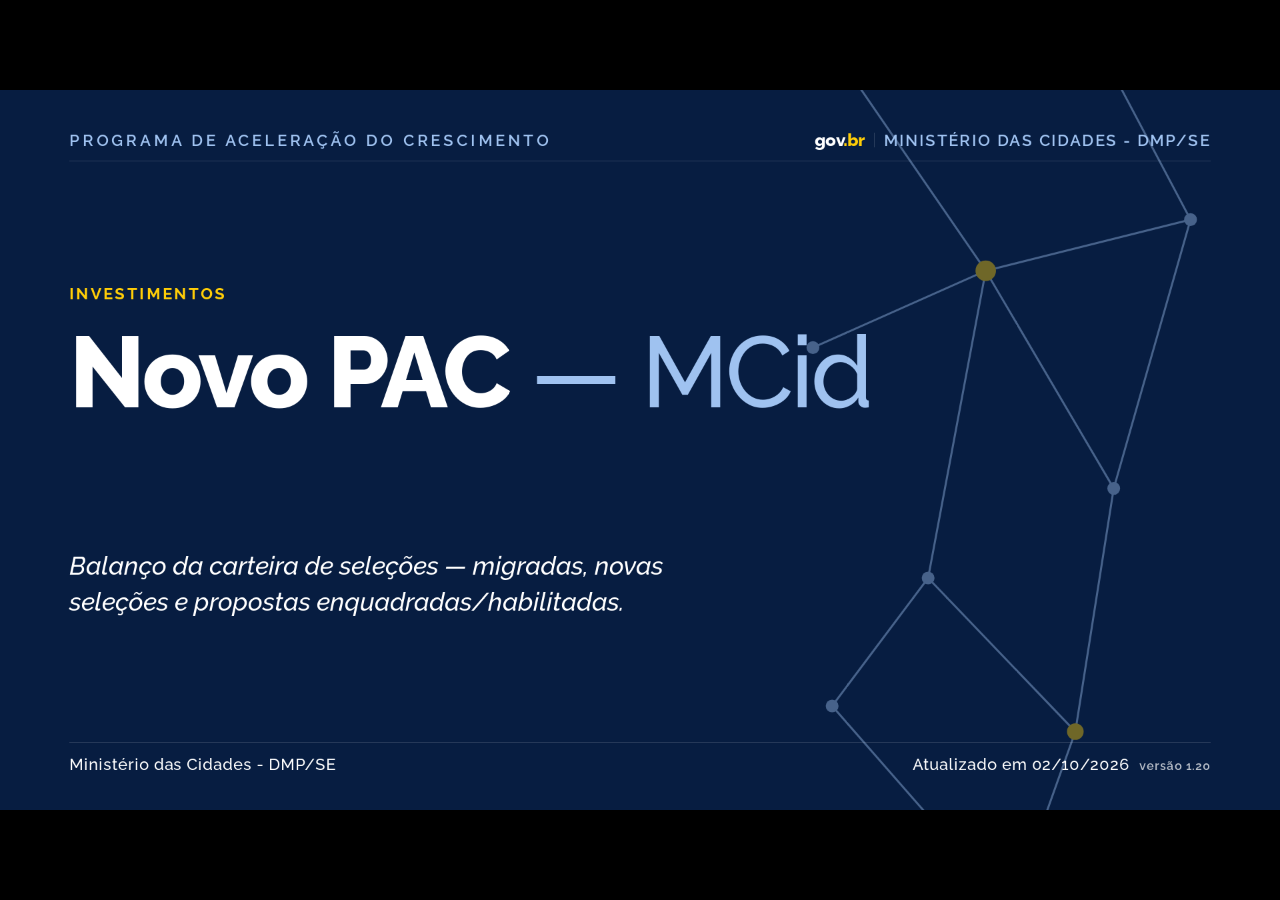
==== commit 3e59d6d4: "v1.20: base de 06/10/2026 sem a Regularização Fundiária de Belém duplicada - data/base_unica_gm_0610" ====
--- a/index.html
+++ b/index.html
@@ -934,7 +934,7 @@
     <div class="bot" style="border-top:0; padding-top:18px;">
       <span class="org" style="color:var(--paper);">Ministério das Cidades - DMP/SE</span>
       <div style="flex: 1;"></div>
-      <span class="org" style="color:var(--paper);">Atualizado em 02/10/2026<span class="ver">versão 1.19</span></span>
+      <span class="org" style="color:var(--paper);">Atualizado em 02/10/2026<span class="ver">versão 1.20</span></span>
     </div>
   </section>
 
@@ -967,7 +967,7 @@
     <hr class="hr">
     <div class="bot">
       <span class="org">Fonte: MCid · Portarias de seleção do Novo PAC · atualizado em 02/10/2026</span>
-      <span style="display:inline-flex; align-items:baseline;"><span class="pageno"></span><span class="ver">versão 1.19</span></span>
+      <span style="display:inline-flex; align-items:baseline;"><span class="pageno"></span><span class="ver">versão 1.20</span></span>
     </div>
   </section>
 
@@ -1000,7 +1000,7 @@
     <hr class="hr">
     <div class="bot">
       <span class="org">Fonte: MCid · Portarias de seleção do Novo PAC · atualizado em 02/10/2026</span>
-      <span style="display:inline-flex; align-items:baseline;"><span class="pageno"></span><span class="ver">versão 1.19</span></span>
+      <span style="display:inline-flex; align-items:baseline;"><span class="pageno"></span><span class="ver">versão 1.20</span></span>
     </div>
   </section>
 
@@ -1033,7 +1033,7 @@
     <hr class="hr">
     <div class="bot">
       <span class="org">Fonte: MCid · Portarias de seleção do Novo PAC · atualizado em 02/10/2026</span>
-      <span style="display:inline-flex; align-items:baseline;"><span class="pageno"></span><span class="ver">versão 1.19</span></span>
+      <span style="display:inline-flex; align-items:baseline;"><span class="pageno"></span><span class="ver">versão 1.20</span></span>
     </div>
   </section>
 
@@ -1065,7 +1065,7 @@
     <hr class="hr">
     <div class="bot">
       <span class="org">Fonte: MCid · Portarias de seleção do Novo PAC · atualizado em 02/10/2026</span>
-      <span style="display:inline-flex; align-items:baseline;"><span class="pageno"></span><span class="ver">versão 1.19</span></span>
+      <span style="display:inline-flex; align-items:baseline;"><span class="pageno"></span><span class="ver">versão 1.20</span></span>
     </div>
   </section>
 
@@ -1099,7 +1099,7 @@
     <hr class="hr">
     <div class="bot">
       <span class="org">Fonte: MCid · Portarias de seleção do Novo PAC · atualizado em 02/10/2026</span>
-      <span style="display:inline-flex; align-items:baseline;"><span class="pageno"></span><span class="ver">versão 1.19</span></span>
+      <span style="display:inline-flex; align-items:baseline;"><span class="pageno"></span><span class="ver">versão 1.20</span></span>
     </div>
   </section>
 
@@ -1130,7 +1130,7 @@
     <hr class="hr">
     <div class="bot">
       <span class="org">Fonte: MCid · Portarias de seleção do Novo PAC · atualizado em 02/10/2026</span>
-      <span style="display:inline-flex; align-items:baseline;"><span class="pageno"></span><span class="ver">versão 1.19</span></span>
+      <span style="display:inline-flex; align-items:baseline;"><span class="pageno"></span><span class="ver">versão 1.20</span></span>
     </div>
   </section>
 
@@ -1172,7 +1172,7 @@
     <hr class="hr">
     <div class="bot">
       <span class="org">Fonte: MCid · Portarias de seleção do Novo PAC · atualizado em 02/10/2026</span>
-      <span style="display:inline-flex; align-items:baseline;"><span class="pageno"></span><span class="ver">versão 1.19</span></span>
+      <span style="display:inline-flex; align-items:baseline;"><span class="pageno"></span><span class="ver">versão 1.20</span></span>
     </div>
   </section>
 
@@ -1203,7 +1203,7 @@
     <hr class="hr">
     <div class="bot">
       <span class="org">Fonte: MCid · Portarias de seleção do Novo PAC · atualizado em 02/10/2026</span>
-      <span style="display:inline-flex; align-items:baseline;"><span class="pageno"></span><span class="ver">versão 1.19</span></span>
+      <span style="display:inline-flex; align-items:baseline;"><span class="pageno"></span><span class="ver">versão 1.20</span></span>
     </div>
   </section>
 
@@ -1235,10 +1235,11 @@
     <div class="bot" style="border-top:0; padding-top:18px;">
       <span class="org" style="color:var(--paper);">Ministério das Cidades - DMP/SE</span>
       <div style="flex: 1;"></div>
-      <span class="org" style="color:var(--paper);">Atualizado em 02/10/2026<span class="verwrap"><button type="button" class="ver verlink" id="verBtn" aria-haspopup="dialog" aria-expanded="false" title="Ver histórico de atualizações">versão 1.19</button>
+      <span class="org" style="color:var(--paper);">Atualizado em 02/10/2026<span class="verwrap"><button type="button" class="ver verlink" id="verBtn" aria-haspopup="dialog" aria-expanded="false" title="Ver histórico de atualizações">versão 1.20</button>
         <div class="verlog" id="verLog" role="dialog" aria-label="Histórico de atualizações" hidden>
           <h3>Atualizações da apresentação</h3>
           <ul>
+            <li><b>1.20</b>Base de 06/10/2026: sai a Regularização Fundiária de Belém duplicada.</li>
             <li><b>1.19</b>Dados de 02/10/2026: novas seleções de Frota, Regularização Fundiária e Encostas.</li>
             <li><b>1.18</b>Dados de 21/09/2026: novas seleções de Frota e recorte de ano ajustado.</li>
             <li><b>1.17</b>Base em Excel protegida por senha, com versão por data/hora.</li>
@@ -1265,7 +1266,7 @@
         <svg viewBox="0 0 24 24" aria-hidden="true"><path d="M6 21V3h9l5 5v13z"></path><path d="M14 3v6h6"></path></svg>
         <span class="pdftxt">Exportar PDF</span>
       </a>
-      <a class="xlsxlink" href="data/base_unica_gm_02102026_1048.xlsx" download title="Baixar a base de dados em Excel — arquivo protegido por senha">
+      <a class="xlsxlink" href="data/base_unica_gm_06102026_0855.xlsx" download title="Baixar a base de dados em Excel — arquivo protegido por senha">
         <svg viewBox="0 0 24 24" aria-hidden="true"><path d="M12 3v12"></path><path d="M7 10l5 5 5-5"></path><path d="M4 19h16"></path></svg>
         XLSX Base
         <svg class="lock" viewBox="0 0 24 24" aria-hidden="true"><rect x="4" y="10" width="16" height="11" rx="2"></rect><path d="M8 10V7a4 4 0 0 1 8 0v3"></path></svg>
@@ -3097,7 +3098,7 @@
 // fonte: 0=FIN 1=OGU 2=OGU/FIN · kind: 0=migrada 1=selecionada 2=enquadrada · gov: grupo Governadores
 // ano: rótulo de exibição ('' = migrada, fora do recorte por ano)
 const MODS = ["Abastecimento de Água - Rural", "Abastecimento de Água - Urbano", "Contenção de Encostas", "Drenagem Urbana", "Esgotamento Sanitário", "Mobilidade: Médias e Grandes Cidades", "Regularização Fundiária", "Renovação de Frota", "Resíduos Sólidos", "Urbanização de Favelas"];
-const ROWS = [[4,1,"RO",0,0,26367002.6,0.0,""],[4,1,"AC",0,0,4092015.34,0.0,""],[4,1,"CE",0,0,6490612.72,0.0,""],[4,1,"RN",0,0,57650906.4,0.0,""],[4,1,"GO",0,0,7900384.77,0.0,""],[4,1,"RO",0,0,140807073.58,0.0,""],[4,1,"MG",0,0,37487447.76,0.0,""],[4,1,"SC",0,0,20856177.62,0.0,""],[4,1,"SE",0,0,13005273.23,0.0,""],[3,1,"ES",0,0,30046895.57,0.0,""],[3,1,"BA",0,0,3206973.99,0.0,""],[3,1,"BA",0,0,64191780.23,0.0,""],[3,1,"RJ",0,0,21320054.63,0.0,""],[3,1,"PR",0,0,242425077.37,0.0,""],[3,1,"RN",0,0,9928734.88,0.0,""],[3,1,"PR",0,0,35374249.67,0.0,""],[3,1,"MG",0,0,5370009.12,0.0,""],[3,1,"SP",0,0,8412765.77,0.0,""],[3,1,"RJ",0,0,149994761.81,0.0,""],[3,1,"PI",0,0,53348904.58,0.0,""],[3,1,"PR",0,0,42786550.58,0.0,""],[3,1,"SC",0,0,6502999.67,0.0,""],[3,1,"PI",0,0,989.1,0.0,""],[3,1,"PB",0,0,1682224.24,0.0,""],[3,1,"ES",0,0,110768061.05,0.0,""],[3,1,"SP",0,0,116155005.86,0.0,""],[3,1,"RJ",0,0,56688000.0,0.0,""],[3,1,"MS",0,0,10912819.08,0.0,""],[3,1,"RJ",0,0,43352487.45,0.0,""],[3,1,"PR",0,0,24065695.32,0.0,""],[3,1,"PE",0,0,9320870.83,0.0,""],[3,1,"PR",0,0,26624753.54,0.0,""],[3,1,"RJ",0,0,59586722.57,0.0,""],[3,1,"SC",0,0,38787210.33,0.0,""],[3,1,"MG",0,0,38731626.23,0.0,""],[3,1,"BA",0,0,99726264.8,0.0,""],[3,1,"MG",0,0,30616086.72,0.0,""],[3,1,"PR",0,0,5549996.78,0.0,""],[3,1,"PR",0,0,23091125.89,0.0,""],[3,1,"RS",0,0,65480698.46,0.0,""],[4,1,"ES",0,0,11370446.4,0.0,""],[4,1,"BA",0,0,80729000.0,0.0,""],[4,1,"RJ",0,0,4582651.96,0.0,""],[4,1,"AP",0,0,2919573.94,0.0,""],[4,1,"MG",0,0,0.0,0.0,""],[4,1,"SC",0,0,27331949.34,0.0,""],[4,1,"RN",0,0,9283645.8,0.0,""],[4,1,"PE",0,0,784.15,0.0,""],[4,1,"SP",0,0,15887531.03,0.0,""],[4,1,"GO",0,0,50346714.71,0.0,""],[4,1,"BA",0,0,0.0,0.0,""],[4,1,"PE",0,0,0.0,0.0,""],[4,1,"BA",0,0,508835.4,0.0,""],[4,1,"PE",0,0,39021318.26,0.0,""],[4,1,"SP",0,0,70254130.82,0.0,""],[4,1,"GO",0,0,115197850.91,0.0,""],[4,1,"GO",0,0,18891926.37,0.0,""],[4,1,"BA",0,0,0.0,0.0,""],[4,1,"MG",0,0,6759454.11,0.0,""],[4,1,"PA",0,0,0.83,0.0,""],[4,1,"SP",0,0,0.0,0.0,""],[4,1,"MG",0,0,10975079.53,0.0,""],[4,1,"GO",0,0,25483355.27,0.0,""],[4,1,"PE",0,0,495941.2,0.0,""],[4,1,"PI",0,0,0.0,0.0,""],[4,1,"AC",0,0,2668356.87,0.0,""],[4,1,"BA",0,0,151358568.06,0.0,""],[4,1,"RS",0,0,1689700.12,0.0,""],[4,1,"GO",0,0,13999000.0,0.0,""],[4,1,"PE",0,0,0.07,0.0,""],[4,1,"AC",0,0,1396568.73,0.0,""],[4,1,"RS",0,0,0.0,0.0,""],[4,1,"GO",0,0,2638086.65,0.0,""],[4,1,"ES",0,0,9035379.11,0.0,""],[4,1,"RN",0,0,4835327.0,0.0,""],[4,1,"BA",0,0,71985455.97,0.0,""],[4,1,"CE",0,0,23529480.21,0.0,""],[4,1,"SC",0,0,18950472.83,0.0,""],[4,1,"PE",0,0,38975899.33,0.0,""],[4,1,"CE",0,0,35344301.99,0.0,""],[2,1,"MG",0,0,7922665.54,0.0,""],[5,0,"RJ",0,0,0.0,34516030.0,""],[5,0,"GO",0,0,0.0,7337569.76,""],[5,0,"SC",0,0,0.0,8410532.74,""],[5,0,"SP",0,0,0.0,67158258.33,""],[5,0,"SE",0,0,0.0,18971248.27,""],[5,0,"SP",0,0,0.0,29864823.15,""],[5,0,"BA",0,0,0.0,57134802.43,""],[5,0,"MG",0,0,0.0,46842474.3,""],[5,0,"SP",0,0,0.0,27643641.0,""],[5,0,"BA",0,0,0.0,195289044.61,""],[5,0,"PR",0,0,0.0,25377001.6,""],[5,0,"DF",0,0,0.0,170604224.17,""],[5,0,"MG",0,0,0.0,37164691.06,""],[5,0,"SP",0,0,0.0,93142931.4,""],[5,0,"DF",0,0,0.0,281896891.53,""],[5,0,"PA",0,0,0.0,85862532.0,""],[5,0,"CE",0,0,0.0,585000000.0,""],[5,0,"SP",0,0,0.0,9778237.91,""],[5,0,"SP",0,0,0.0,26638282.43,""],[5,0,"SP",0,0,0.0,113197222.0,""],[5,0,"PI",0,0,0.0,43939955.0,""],[5,0,"PE",0,0,0.0,352651134.36,""],[4,0,"RN",0,0,0.0,3254958.53,""],[4,0,"BA",0,0,0.0,3846693.26,""],[4,0,"BA",0,0,0.0,14614310.34,""],[3,0,"PA",0,0,0.0,15679856.0,""],[1,0,"PA",0,0,0.0,4235205.0,""],[4,0,"PA",0,0,0.0,3843334.18,""],[4,0,"RN",0,0,0.0,6364501.99,""],[1,0,"SE",0,0,0.0,2382947.95,""],[4,0,"SP",0,0,0.0,1160323.36,""],[3,0,"CE",0,0,0.0,10944707.5,""],[3,0,"RJ",0,0,0.0,44295452.81,""],[3,0,"RS",0,0,0.0,7123349.98,""],[4,0,"BA",0,0,0.0,47605972.65,""],[1,0,"MG",0,0,0.0,13291472.0,""],[1,0,"PB",0,0,0.0,27636796.72,""],[1,0,"PE",0,0,0.0,6179010.78,""],[1,0,"PE",0,0,0.0,35051864.21,""],[4,0,"RJ",0,0,0.0,18523583.9,""],[1,0,"RN",0,0,0.0,32846473.87,""],[1,0,"RS",0,0,0.0,6881045.44,""],[4,0,"RS",0,0,0.0,26237331.0,""],[4,0,"SC",0,0,0.0,18594063.92,""],[1,0,"SP",0,0,0.0,3532091.48,""],[1,0,"BA",0,0,0.0,5888436.15,""],[3,0,"MG",0,0,0.0,6895736.43,""],[4,0,"MG",0,0,0.0,7333221.01,""],[1,0,"PA",0,0,0.0,57234235.13,""],[1,0,"PA",0,0,0.0,3932820.6,""],[1,0,"RO",0,0,0.0,13737181.0,""],[4,0,"RS",0,0,0.0,20299042.65,""],[1,0,"PA",0,0,0.0,8644104.59,""],[4,0,"SC",0,0,0.0,26852991.84,""],[4,0,"SC",0,0,0.0,33124389.32,""],[1,0,"BA",0,0,0.0,36994879.27,""],[1,0,"CE",0,0,0.0,2172861.4,""],[4,0,"PB",0,0,0.0,8037644.71,""],[4,0,"RS",0,0,0.0,15721982.01,""],[4,0,"RS",0,0,0.0,12817217.43,""],[4,0,"RS",0,0,0.0,1219067.48,""],[4,0,"RS",0,0,0.0,14651179.4,""],[3,0,"MG",0,0,0.0,213039707.32,""],[3,0,"BA",0,0,0.0,41369854.84,""],[1,0,"MG",0,0,0.0,7703676.72,""],[1,0,"MG",0,0,0.0,47511657.45,""],[1,0,"SP",0,0,0.0,10261473.73,""],[4,0,"DF",0,0,0.0,20661586.72,""],[4,0,"GO",0,0,0.0,11442861.27,""],[4,0,"RS",0,0,0.0,77937947.08,""],[4,0,"SP",0,0,0.0,300223839.42,""],[4,0,"TO",0,0,0.0,3021792.72,""],[1,0,"SP",0,0,0.0,2658852.51,""],[1,0,"SP",0,0,0.0,5511430.0,""],[1,0,"PR",0,0,0.0,2590195.74,""],[1,0,"PR",0,0,0.0,8720209.25,""],[4,0,"PR",0,0,0.0,18600304.78,""],[4,0,"PR",0,0,0.0,14823811.73,""],[4,0,"SP",0,0,0.0,33612553.04,""],[4,0,"SP",0,0,0.0,126930722.12,""],[4,0,"RS",0,0,0.0,4929082.92,""],[4,0,"RS",0,0,0.0,43868202.15,""],[1,0,"SP",0,0,0.0,5711485.74,""],[1,0,"MG",0,0,0.0,2910842.9,""],[1,0,"SP",0,0,0.0,2146374.62,""],[4,0,"MG",0,0,0.0,6618727.91,""],[1,0,"PR",0,0,0.0,1967478.43,""],[1,0,"PR",0,0,0.0,43728447.0,""],[1,0,"PR",0,0,0.0,7971910.87,""],[1,0,"MS",0,0,0.0,2930978.92,""],[1,0,"MS",0,0,0.0,3816627.15,""],[1,0,"MS",0,0,0.0,14841230.35,""],[4,0,"SE",0,0,0.0,35087535.0,""],[1,0,"SE",0,0,0.0,1080303.87,""],[4,0,"BA",0,0,0.0,58115000.0,""],[1,0,"BA",0,0,0.0,67677930.93,""],[4,0,"PE",0,0,0.0,23613616.24,""],[1,0,"PA",0,0,0.0,2320593.93,""],[4,0,"TO",0,0,0.0,6986199.16,""],[4,0,"RJ",0,0,0.0,95809470.06,""],[4,0,"GO",0,0,0.0,7573286.16,""],[4,0,"TO",0,0,0.0,11420966.8,""],[4,0,"TO",0,0,0.0,2972207.77,""],[4,0,"TO",0,0,0.0,4712352.41,""],[1,0,"SP",0,0,0.0,10295674.22,""],[1,0,"SP",0,0,0.0,93065467.57,""],[4,0,"MG",0,0,0.0,43568004.73,""],[1,0,"MG",0,0,0.0,2230065.08,""],[4,0,"MG",0,0,0.0,6238140.55,""],[4,0,"MG",0,0,0.0,10298504.54,""],[4,0,"MG",0,0,0.0,8896835.72,""],[4,0,"MG",0,0,0.0,5366397.72,""],[4,0,"MG",0,0,0.0,1985704.04,""],[4,0,"MG",0,0,0.0,4610653.88,""],[1,0,"MG",0,0,0.0,3335980.5,""],[4,0,"MG",0,0,0.0,23027554.42,""],[1,0,"MG",0,0,0.0,45428357.8,""],[4,0,"MS",0,0,0.0,10439643.81,""],[4,0,"MS",0,0,0.0,5069949.75,""],[4,0,"MS",0,0,0.0,5287166.58,""],[4,0,"MS",0,0,0.0,2810393.15,""],[4,0,"MS",0,0,0.0,4407013.93,""],[4,0,"MS",0,0,0.0,4942292.04,""],[4,0,"MS",0,0,0.0,17272759.52,""],[4,0,"MS",0,0,0.0,8591822.45,""],[4,0,"MS",0,0,0.0,7741849.12,""],[4,0,"MS",0,0,0.0,6882532.29,""],[4,0,"PR",0,0,0.0,21715244.27,""],[4,0,"PR",0,0,0.0,28943907.58,""],[4,0,"PR",0,0,0.0,26607373.42,""],[4,0,"PR",0,0,0.0,21646828.81,""],[4,0,"PR",0,0,0.0,12897602.54,""],[4,0,"PR",0,0,0.0,5984511.25,""],[1,0,"RS",0,0,0.0,11657000.0,""],[4,0,"RS",0,0,0.0,22406000.0,""],[4,0,"SP",0,0,0.0,11986596.2,""],[1,0,"SP",0,0,0.0,4768573.24,""],[4,0,"SP",0,0,0.0,43477916.0,""],[1,0,"SP",0,0,0.0,21656349.0,""],[3,0,"MG",0,0,0.0,105851943.96,""],[3,0,"MG",0,0,0.0,3871049.83,""],[3,0,"MG",0,0,0.0,5849298.69,""],[4,0,"SC",0,0,0.0,18457508.03,""],[1,0,"SP",0,0,0.0,16855512.19,""],[4,0,"SP",0,0,0.0,10396100.24,""],[3,0,"SP",0,0,0.0,197754910.0,""],[3,0,"SP",0,0,0.0,43151048.04,""],[1,0,"SP",0,0,0.0,1621462.07,""],[3,0,"SP",0,0,0.0,57081040.56,""],[8,0,"SP",0,0,0.0,6653733.24,""],[1,0,"SP",0,0,0.0,20428330.0,""],[4,0,"SP",0,0,0.0,32386674.04,""],[4,0,"SP",0,0,0.0,4934695.26,""],[4,0,"SP",0,0,0.0,31788665.25,""],[1,0,"SP",0,0,0.0,104941109.31,""],[4,0,"SP",0,0,0.0,18136312.86,""],[4,0,"SP",0,0,0.0,17636537.2,""],[4,0,"SP",0,0,0.0,33566289.17,""],[1,0,"SP",0,0,0.0,6664693.68,""],[4,0,"SP",0,0,0.0,3463284.95,""],[1,0,"SP",0,0,0.0,38125791.57,""],[1,0,"RJ",0,0,0.0,1614069.86,""],[4,0,"RJ",0,0,0.0,13895812.29,""],[4,0,"MT",0,0,0.0,14183005.23,""],[8,0,"MG",0,0,0.0,16694231.02,""],[3,0,"MG",0,0,0.0,139398295.64,""],[8,0,"MG",0,0,0.0,7563446.22,""],[1,0,"MG",0,0,0.0,6459595.88,""],[1,0,"MG",0,0,0.0,16563287.8,""],[4,0,"MS",0,0,0.0,8650804.0,""],[3,0,"PI",0,0,0.0,72269841.19,""],[1,0,"RS",0,0,0.0,172779022.0,""],[1,0,"SP",0,0,0.0,116793572.17,""],[1,0,"CE",0,0,0.0,14393944.22,""],[4,0,"CE",0,0,0.0,21188623.77,""],[4,0,"CE",0,0,0.0,64237487.84,""],[4,0,"MG",0,0,0.0,17674982.78,""],[4,0,"MG",0,0,0.0,12228032.21,""],[4,0,"MG",0,0,0.0,13622813.39,""],[4,0,"MG",0,0,0.0,15553102.91,""],[4,0,"MG",0,0,0.0,8546590.9,""],[1,0,"MG",0,0,0.0,11948585.44,""],[4,0,"MS",0,0,0.0,2770155.48,""],[4,0,"MS",0,0,0.0,2022645.42,""],[4,0,"MS",0,0,0.0,6860444.92,""],[4,0,"MS",0,0,0.0,2282820.28,""],[4,0,"MS",0,0,0.0,5163998.54,""],[4,0,"MS",0,0,0.0,7322627.22,""],[4,0,"MS",0,0,0.0,1828906.56,""],[1,0,"PA",0,0,0.0,11487883.0,""],[1,0,"PA",0,0,0.0,9961070.22,""],[1,0,"CE",0,0,0.0,9610585.33,""],[4,0,"CE",0,0,0.0,25871032.38,""],[4,0,"TO",0,0,0.0,49055957.19,""],[1,0,"TO",0,0,0.0,2684740.34,""],[4,0,"RS",0,0,0.0,3245404.65,""],[4,0,"SP",0,0,0.0,2853335.33,""],[4,0,"TO",0,0,0.0,23298306.47,""],[4,0,"TO",0,0,0.0,85764392.67,""],[4,0,"TO",0,0,0.0,4964891.26,""],[4,0,"TO",0,0,0.0,6232501.0,""],[1,0,"CE",0,0,0.0,30084009.14,""],[4,0,"MS",0,0,0.0,7112240.28,""],[4,0,"MS",0,0,0.0,11403582.31,""],[4,0,"MS",0,0,0.0,8617019.13,""],[4,0,"MS",0,0,0.0,3569633.46,""],[4,0,"MS",0,0,0.0,3385225.82,""],[4,0,"MS",0,0,0.0,3413228.01,""],[4,0,"MS",0,0,0.0,10996351.53,""],[4,0,"MS",0,0,0.0,6317543.31,""],[4,0,"MS",0,0,0.0,1060903.64,""],[4,0,"MS",0,0,0.0,7574573.23,""],[3,0,"MS",0,0,0.0,37853837.49,""],[4,0,"PA",0,0,0.0,48538747.44,""],[4,0,"PE",0,0,0.0,35082911.0,""],[1,0,"SC",0,0,0.0,6468392.04,""],[4,0,"SC",0,0,0.0,25233203.53,""],[4,0,"SC",0,0,0.0,10630971.26,""],[4,0,"SP",0,0,0.0,9386126.88,""],[1,0,"SP",0,0,0.0,12303021.06,""],[1,0,"SP",0,0,0.0,9472956.69,""],[1,0,"SP",0,0,0.0,97570859.64,""],[1,0,"TO",0,0,0.0,34858737.15,""],[4,0,"TO",0,0,0.0,131713983.11,""],[1,0,"TO",0,0,0.0,4007871.07,""],[4,0,"TO",0,0,0.0,21228856.05,""],[1,0,"TO",0,0,0.0,4087596.48,""],[4,0,"TO",0,0,0.0,31281275.13,""],[4,0,"TO",0,0,0.0,4500817.07,""],[3,0,"MG",0,0,0.0,95491276.78,""],[4,0,"PE",0,0,0.0,52858836.31,""],[1,0,"RS",0,0,0.0,58247652.83,""],[4,0,"SP",0,0,0.0,119717974.87,""],[1,0,"SP",0,0,0.0,26402230.04,""],[1,0,"SP",0,0,0.0,12155873.71,""],[4,0,"PR",0,0,0.0,42370000.0,""],[4,0,"PR",0,0,0.0,1395412.0,""],[4,0,"PR",0,0,0.0,38000000.0,""],[4,0,"SC",0,0,0.0,23607774.02,""],[1,0,"PR",0,0,0.0,31418784.13,""],[4,0,"SC",0,0,0.0,11991201.01,""],[4,0,"RJ",0,0,0.0,325695258.0,""],[1,0,"SP",0,0,0.0,136009869.46,""],[4,0,"SC",0,0,0.0,42733261.07,""],[4,0,"SP",0,0,0.0,302034757.13,""],[1,0,"PR",0,0,0.0,7460431.59,""],[4,0,"PR",0,0,0.0,23160900.05,""],[4,0,"PR",0,0,0.0,41135000.0,""],[4,0,"PR",0,0,0.0,46979875.0,""],[9,0,"PA",0,0,0.0,16310180.77,""],[9,0,"PA",0,0,0.0,6576002.9,""],[9,0,"PB",0,0,0.0,7264418.84,""],[9,0,"RS",0,0,0.0,28012005.9,""],[9,0,"RO",0,0,0.0,10354155.42,""],[9,0,"RS",0,0,0.0,4628615.68,""],[9,0,"DF",0,0,0.0,83863663.07,""],[9,0,"MG",0,0,0.0,8198227.98,""],[9,0,"RS",0,0,0.0,5299659.37,""],[9,0,"PB",0,0,0.0,6675103.52,""],[9,0,"SP",0,0,0.0,18097753.74,""],[9,0,"AC",0,0,0.0,780779.35,""],[5,1,"SP",0,0,0.0,0.0,""],[5,0,"SP",0,0,0.0,87074570.0,""],[5,0,"MG",0,0,0.0,60810032.0,""],[5,1,"PE",0,0,101554053.45,0.0,""],[5,1,"GO",0,0,40112915.64,0.0,""],[5,1,"CE",0,0,555024937.86,0.0,""],[5,1,"DF",0,0,0.0,0.0,""],[5,1,"BA",0,0,466360052.0,0.0,""],[5,1,"SP",0,0,6764976.57,0.0,""],[5,1,"PR",0,0,98615982.29,0.0,""],[5,1,"PR",0,0,134679247.0,0.0,""],[5,1,"PR",0,0,57622461.19,0.0,""],[5,1,"SP",0,0,88319886.1,0.0,""],[5,1,"SP",0,0,5979745.49,0.0,""],[5,1,"SP",0,0,6984479.26,0.0,""],[5,1,"BA",0,0,27373474.76,0.0,""],[9,1,"AL",0,0,17256434.08,0.0,""],[9,1,"BA",0,0,3298129.37,0.0,""],[9,1,"BA",0,0,16995366.72,0.0,""],[9,1,"CE",0,0,17267588.29,0.0,""],[9,1,"CE",0,0,1199043.44,0.0,""],[9,1,"CE",0,0,1010418.11,0.0,""],[9,1,"MA",0,0,4970703.74,0.0,""],[9,1,"MG",0,0,5383251.0,0.0,""],[9,1,"MT",0,0,3865809.38,0.0,""],[9,1,"PA",0,0,10047074.7,0.0,""],[9,1,"PA",0,0,12119031.42,0.0,""],[9,1,"PB",0,0,5143511.51,0.0,""],[9,1,"PE",0,0,6372390.49,0.0,""],[9,1,"RS",0,0,6305392.71,0.0,""],[9,1,"RS",0,0,3868672.95,0.0,""],[9,1,"RS",0,0,7017037.2,0.0,""],[9,1,"SC",0,0,820012.09,0.0,""],[9,1,"SP",0,0,24813520.94,0.0,""],[9,1,"SP",0,0,5394654.57,0.0,""],[9,1,"SP",0,0,31832117.16,0.0,""],[9,1,"SP",0,0,24739145.04,0.0,""],[9,1,"SP",0,0,3000000.0,0.0,""],[9,1,"SP",0,0,1397741.96,0.0,""],[9,1,"AP",0,0,1644576.0,0.0,""],[9,1,"BA",0,0,3148783.49,0.0,""],[9,1,"MG",0,0,10390363.58,0.0,""],[9,1,"SP",0,0,4131254.28,0.0,""],[9,1,"BA",0,0,7160728.35,0.0,""],[9,1,"BA",0,0,1509821.65,0.0,""],[9,1,"MG",0,0,1359653.85,0.0,""],[9,1,"PB",0,0,1095028.93,0.0,""],[9,1,"PE",0,0,6915294.82,0.0,""],[9,1,"PE",0,0,2261398.98,0.0,""],[9,1,"PE",0,0,5722932.83,0.0,""],[9,1,"SP",0,0,16054466.59,0.0,""],[9,1,"SP",0,0,2193585.38,0.0,""],[9,1,"SP",0,0,1500000.0,0.0,""],[9,1,"MG",0,0,3905475.53,0.0,""],[9,1,"MT",0,0,741319.73,0.0,""],[9,1,"MT",0,0,2065403.56,0.0,""],[9,1,"BA",0,0,5622934.69,0.0,""],[9,1,"BA",0,0,1677086.45,0.0,""],[9,1,"BA",0,0,1898013.63,0.0,""],[9,1,"BA",0,0,22060829.96,0.0,""],[9,1,"CE",0,0,4824809.12,0.0,""],[9,1,"CE",0,0,8939321.18,0.0,""],[9,1,"CE",0,0,1384684.07,0.0,""],[9,1,"ES",0,0,4644698.7,0.0,""],[9,1,"MA",0,0,39319002.25,0.0,""],[9,1,"MA",0,0,980301.07,0.0,""],[9,1,"MG",0,0,9390344.16,0.0,""],[9,1,"MG",0,0,35711853.0,0.0,""],[9,1,"MT",0,0,6359293.75,0.0,""],[9,1,"PA",0,0,4050861.33,0.0,""],[9,1,"PB",0,0,2792647.91,0.0,""],[9,1,"PB",0,0,24032548.28,0.0,""],[9,1,"PE",0,0,15030884.0,0.0,""],[9,1,"PE",0,0,20882636.08,0.0,""],[9,1,"PE",0,0,54374911.68,0.0,""],[9,1,"PR",0,0,6047300.39,0.0,""],[9,1,"RJ",0,0,2238094.89,0.0,""],[9,1,"RS",0,0,10512887.61,0.0,""],[9,1,"RS",0,0,5744359.84,0.0,""],[9,1,"SP",0,0,29363217.33,0.0,""],[9,1,"SP",0,0,2872003.13,0.0,""],[9,1,"SP",0,0,28452497.26,0.0,""],[9,1,"SP",0,0,12050159.5,0.0,""],[9,1,"SP",0,0,19321572.1,0.0,""],[9,1,"SP",0,0,4509619.0,0.0,""],[9,1,"SP",0,0,14792266.02,0.0,""],[9,1,"SP",0,0,65496607.89,0.0,""],[9,1,"SP",0,0,63804715.0,0.0,""],[9,1,"SP",0,0,194593000.0,0.0,""],[2,1,"SP",0,0,806242.62,0.0,""],[2,1,"RJ",0,0,9295592.76,0.0,""],[2,1,"MG",0,0,14052102.61,0.0,""],[2,1,"RJ",0,0,5060958.33,0.0,""],[2,1,"RJ",0,0,50501388.23,0.0,""],[2,1,"RJ",0,0,42757778.4,0.0,""],[2,1,"MG",0,0,8875323.47,0.0,""],[2,1,"MG",0,0,25869437.87,0.0,""],[2,1,"MG",0,0,5377054.25,0.0,""],[2,1,"MG",0,0,18426797.11,0.0,""],[2,1,"MG",0,0,8290012.51,0.0,""],[2,1,"MG",0,0,6100656.43,0.0,""],[2,1,"MG",0,0,27426861.38,0.0,""],[2,1,"MG",0,0,30355370.38,0.0,""],[2,1,"MG",0,0,15073267.35,0.0,""],[2,1,"MG",0,0,16732796.88,0.0,""],[2,1,"MG",0,0,13044472.12,0.0,""],[2,1,"MG",0,0,10611372.75,0.0,""],[2,1,"MG",0,0,8254787.46,0.0,""],[2,1,"MG",0,0,11874472.12,0.0,""],[2,1,"MG",0,0,6502964.28,0.0,""],[2,1,"MG",0,0,3728371.99,0.0,""],[2,1,"PE",0,0,9447323.39,0.0,""],[2,1,"PE",0,0,15403425.45,0.0,""],[2,1,"PE",0,0,21269490.7,0.0,""],[2,1,"PE",0,0,40890891.34,0.0,""],[2,1,"PE",0,0,4992469.51,0.0,""],[2,1,"PE",0,0,87298908.77,0.0,""],[2,1,"BA",0,0,8873462.28,0.0,""],[2,1,"RJ",0,0,41842467.65,0.0,""],[2,1,"RJ",0,0,98026028.21,0.0,""],[2,1,"RJ",0,0,52835184.11,0.0,""],[2,1,"RJ",0,0,33838206.4,0.0,""],[2,1,"SP",0,0,54485526.19,0.0,""],[2,1,"SP",0,0,7574476.0,0.0,""],[2,1,"SP",0,0,6113434.77,0.0,""],[2,1,"SP",0,0,1535500.72,0.0,""],[1,1,"SP",0,0,39376915.96,0.0,""],[1,1,"MG",0,0,28953854.1,0.0,""],[1,1,"MT",0,0,77306779.24,0.0,""],[1,1,"MG",0,0,9269892.57,0.0,""],[1,1,"PA",0,0,10740338.06,0.0,""],[1,1,"BA",0,0,28895990.44,0.0,""],[1,1,"SP",0,0,5036834.42,0.0,""],[1,1,"PA",0,0,1774860.22,0.0,""],[1,1,"PB",0,0,11322451.92,0.0,""],[1,1,"CE",0,0,3798466.12,0.0,""],[1,1,"CE",0,0,3404701.4,0.0,""],[1,1,"RO",0,0,1017.01,0.0,""],[1,1,"GO",0,0,3935147.83,0.0,""],[1,1,"GO",0,0,52099484.16,0.0,""],[1,1,"RO",0,0,8405301.56,0.0,""],[1,1,"RO",0,0,931682.41,0.0,""],[1,1,"RN",0,0,3634479.67,0.0,""],[1,1,"PA",0,0,1348381.25,0.0,""],[1,1,"PB",0,0,83600000.0,0.0,""],[1,1,"PA",0,0,89502327.58,0.0,""],[1,1,"RN",0,0,9122664.16,0.0,""],[1,1,"RN",0,0,0.0,0.0,""],[1,1,"RO",0,0,3722538.84,0.0,""],[1,1,"RO",0,0,39380119.43,0.0,""],[1,1,"MA",0,0,8017052.85,0.0,""],[1,1,"MT",0,0,779506.34,0.0,""],[1,1,"PA",0,0,9653147.18,0.0,""],[1,1,"AC",0,0,10327910.34,0.0,""],[1,1,"BA",0,0,14737287.17,0.0,""],[1,1,"MA",0,0,567334.17,0.0,""],[1,1,"RS",0,0,891421.03,0.0,""],[1,1,"SP",0,0,1252256.36,0.0,""],[1,1,"PA",0,0,18768313.53,0.0,""],[1,1,"BA",0,0,20099000.63,0.0,""],[1,1,"PA",0,0,1908402.68,0.0,""],[1,1,"BA",0,0,23827882.26,0.0,""],[1,1,"PA",0,0,4375172.09,0.0,""],[1,1,"BA",0,0,92275184.01,0.0,""],[4,1,"GO",0,0,24813560.15,0.0,""],[4,1,"RN",0,0,131251173.12,0.0,""],[4,1,"RN",0,0,88201536.98,0.0,""],[4,1,"PB",0,0,6045398.23,0.0,""],[4,1,"MS",0,0,104430.28,0.0,""],[4,1,"SP",0,0,3186859.37,0.0,""],[4,1,"BA",0,0,371762.89,0.0,""],[4,1,"RN",0,0,3001492.81,0.0,""],[4,1,"RS",0,0,10327300.49,0.0,""],[4,1,"BA",0,0,5503263.28,0.0,""],[4,1,"PE",0,0,25842248.95,0.0,""],[4,1,"RS",0,0,673689.92,0.0,""],[4,1,"MA",0,0,101776924.46,0.0,""],[4,1,"SP",0,0,9234855.18,0.0,""],[4,1,"MG",0,0,23753348.02,0.0,""],[4,1,"SP",0,0,7183870.47,0.0,""],[4,1,"CE",0,0,234884.69,0.0,""],[4,1,"MG",0,0,25472350.3,0.0,""],[4,1,"ES",0,0,10596070.33,0.0,""],[4,1,"AC",0,0,13538353.42,0.0,""],[4,1,"PA",0,0,56128240.36,0.0,""],[4,1,"SC",0,0,36649189.93,0.0,""],[4,1,"RS",0,0,74942831.1,0.0,""],[4,1,"SE",0,0,45567693.97,0.0,""],[4,1,"PA",0,0,101363578.03,0.0,""],[4,1,"MG",0,0,1392478.21,0.0,""],[4,1,"RN",0,0,3705690.0,0.0,""],[4,1,"BA",0,0,74664802.17,0.0,""],[4,1,"BA",0,0,17171563.2,0.0,""],[4,1,"BA",0,0,146949169.93,0.0,""],[4,1,"PR",0,0,477582.58,0.0,""],[4,1,"SP",0,0,23848909.05,0.0,""],[4,1,"MG",0,0,1159128.73,0.0,""],[4,1,"PE",0,0,29294623.66,0.0,""],[4,1,"MA",0,0,15530436.48,0.0,""],[4,1,"RN",0,0,28261326.81,0.0,""],[4,1,"MG",0,0,2407405.65,0.0,""],[4,1,"GO",0,0,44855699.56,0.0,""],[4,1,"CE",0,0,7728471.49,0.0,""],[4,1,"MG",0,0,6121826.35,0.0,""],[4,1,"BA",0,0,12901776.51,0.0,""],[4,1,"GO",0,0,26178656.23,0.0,""],[4,1,"MS",0,0,24174871.97,0.0,""],[4,1,"ES",0,0,5009012.18,0.0,""],[4,1,"RS",0,0,7371255.25,0.0,""],[4,1,"MG",0,0,3130842.0,0.0,""],[4,1,"MG",0,0,5487220.29,0.0,""],[4,1,"CE",0,0,4083654.04,0.0,""],[4,1,"MS",0,0,21182528.11,0.0,""],[4,1,"SP",0,0,11018921.54,0.0,""],[4,1,"MG",0,0,46627493.65,0.0,""],[7,0,"PR",1,0,0.0,13806350.0,"2023"],[1,0,"SC",1,0,0.0,20901177.49,"2026"],[5,1,"PE",1,0,25000000.0,0.0,"2026"],[7,0,"RS",1,0,0.0,585200.0,"2023"],[7,1,"PE",1,0,320000000.0,0.0,"2026"],[4,0,"SC",1,0,0.0,236012320.22,"2026"],[4,0,"SC",1,0,0.0,130199210.0,"2026"],[5,1,"PE",1,0,57745653.93,0.0,"2026"],[5,1,"RS",1,0,38707120.0,0.0,"2026"],[5,0,"PI",1,0,0.0,217000000.0,"2026"],[2,1,"MG",1,0,59924148.8,0.0,"2025"],[1,0,"MG",2,0,0.0,8703935.98,"2025"],[3,1,"PA",1,0,18000000.0,0.0,"2025"],[4,0,"PR",2,0,0.0,23370000.0,"2026"],[3,0,"MS",1,0,0.0,150000000.0,"2023"],[3,0,"MA",2,0,0.0,130000000.0,"2025"],[3,1,"MA",1,0,50000000.0,0.0,"2025"],[1,1,"MT",1,0,5001746.73,0.0,"2023"],[4,0,"PR",2,0,0.0,28791084.7,"2026"],[1,1,"MT",1,0,4911049.23,0.0,"2023"],[3,1,"PA",1,0,35000000.0,0.0,"2025"],[1,0,"PR",2,0,0.0,32349435.88,"2026"],[1,1,"PA",1,0,10025680.72,0.0,"2023"],[3,0,"SC",2,0,0.0,17934802.08,"2026"],[3,1,"RS",1,0,11226648.26,0.0,"2025"],[1,0,"PR",2,0,0.0,31507537.69,"2026"],[1,1,"MT",1,0,12900810.07,0.0,"2023"],[8,0,"PA",2,0,0.0,40494286.66,"2025"],[4,0,"PR",2,0,0.0,12030150.75,"2026"],[7,0,"MG",2,0,0.0,181372030.65,"2026"],[8,0,"MS",2,0,0.0,1045000.0,"2025"],[1,0,"PR",2,0,0.0,17100000.0,"2026"],[1,0,"MT",1,0,0.0,8438555.64,"2023"],[4,0,"PR",2,0,0.0,25716358.96,"2026"],[1,0,"PR",2,0,0.0,17734684.03,"2026"],[3,0,"RN",2,0,0.0,95000000.0,"2026"],[1,0,"PR",2,0,0.0,9690000.0,"2026"],[4,0,"PR",2,0,0.0,21907950.0,"2026"],[4,0,"PR",2,0,0.0,9447750.0,"2026"],[4,0,"PR",2,0,0.0,44175000.0,"2026"],[4,0,"SC",2,0,0.0,33915000.0,"2026"],[4,0,"PR",2,0,0.0,22135000.0,"2026"],[1,0,"PR",2,0,0.0,6203500.0,"2026"],[6,1,"SC",1,0,600000.0,0.0,"2023"],[4,0,"BA",2,0,0.0,260764142.74,"2026"],[1,0,"MG",1,0,0.0,976000.0,"2023"],[1,1,"SP",1,0,29660576.23,0.0,"2023"],[5,0,"MG",2,0,0.0,185865862.54,"2026"],[7,0,"RS",2,0,0.0,35150000.0,"2026"],[4,0,"BA",2,0,0.0,47131452.66,"2026"],[8,0,"MT",1,0,0.0,8145000.0,"2023"],[7,0,"SP",2,0,0.0,172436400.0,"2026"],[4,0,"SP",1,0,0.0,108688877.67,"2026"],[1,1,"MT",1,0,4008282.88,0.0,"2023"],[1,0,"PR",2,0,0.0,172900000.0,"2026"],[1,0,"PR",2,0,0.0,27963250.0,"2026"],[5,1,"MS",1,0,1512033.7,0.0,"2023"],[3,0,"SC",1,0,0.0,7712672.0,"2023"],[1,1,"SP",1,0,5022027.98,0.0,"2023"],[1,0,"PR",2,0,0.0,13727500.0,"2026"],[1,0,"SC",2,0,0.0,4225140.22,"2025"],[3,0,"MA",2,0,0.0,14000000.0,"2025"],[3,1,"MA",1,0,30000000.0,0.0,"2025"],[1,0,"PR",2,0,0.0,10041500.0,"2026"],[1,0,"MG",1,0,0.0,3086006.14,"2026"],[1,0,"PR",2,0,0.0,10212500.0,"2026"],[4,0,"PR",2,0,0.0,19541500.0,"2026"],[4,0,"PR",2,0,0.0,10355000.0,"2026"],[1,1,"MG",1,0,2235087.19,0.0,"2023"],[4,0,"MG",1,0,0.0,8351342.18,"2023"],[4,0,"PR",2,0,0.0,14791500.0,"2026"],[1,1,"PE",1,0,2186660.26,0.0,"2023"],[7,0,"RS",2,0,0.0,57000000.0,"2026"],[7,0,"RJ",2,0,0.0,36442000.0,"2026"],[3,0,"RJ",2,0,0.0,9228444.26,"2026"],[4,1,"MG",1,0,15055466.94,0.0,"2023"],[1,1,"SP",1,0,1842629.34,0.0,"2023"],[2,1,"ES",1,0,5152690.36,0.0,"2025"],[7,0,"PI",1,0,0.0,95000000.0,"2026"],[5,0,"SP",1,0,0.0,45715326.44,"2026"],[1,0,"PA",1,0,0.0,59617863.58,"2023"],[5,0,"SP",1,0,0.0,62653460.82,"2026"],[1,0,"PA",1,0,0.0,48633679.82,"2023"],[1,1,"SC",1,0,8725880.64,0.0,"2023"],[1,1,"CE",1,0,4543550.28,0.0,"2023"],[7,0,"CE",1,0,0.0,20000000.0,"2023"],[1,0,"MG",1,0,0.0,3357102.54,"2023"],[4,0,"RS",1,0,0.0,10598637.29,"2023"],[4,0,"MG",1,0,0.0,8169057.03,"2023"],[1,0,"SP",2,0,0.0,5458714.72,"2025"],[4,1,"CE",1,0,47845177.19,0.0,"2023"],[4,0,"MG",1,0,0.0,22163208.8,"2023"],[3,1,"PA",1,0,15000000.0,0.0,"2025"],[4,0,"MS",1,0,0.0,29067584.44,"2023"],[1,0,"SC",2,0,0.0,17821452.81,"2025"],[4,1,"SE",1,0,83140579.37,0.0,"2023"],[5,0,"SP",1,0,0.0,25660327.3,"2026"],[2,1,"BA",1,0,47325183.39,0.0,"2023"],[1,0,"MS",1,0,0.0,4313694.91,"2023"],[3,1,"RN",1,0,90000000.0,0.0,"2025"],[3,0,"SC",2,0,0.0,58184396.69,"2025"],[3,1,"SC",1,0,73308077.77,0.0,"2025"],[4,1,"MS",1,0,8500477.25,0.0,"2023"],[2,1,"AL",1,0,4044629.7,0.0,"2025"],[4,1,"MS",1,0,10628030.37,0.0,"2023"],[3,1,"RS",1,0,12242563.78,0.0,"2025"],[3,1,"MG",1,0,36058756.0,0.0,"2023"],[8,1,"BA",1,0,2730026.0,0.0,"2023"],[4,1,"MS",1,0,3500000.0,0.0,"2023"],[1,1,"MG",1,0,1471288.44,0.0,"2023"],[2,1,"SE",1,0,4288200.0,0.0,"2025"],[1,0,"SP",2,0,0.0,1016738.29,"2025"],[2,1,"SC",1,0,10213656.6,0.0,"2025"],[3,0,"ES",1,0,0.0,29932092.0,"2023"],[4,0,"RO",1,0,0.0,19191320.54,"2023"],[3,1,"BA",1,0,19115211.0,0.0,"2023"],[3,1,"CE",1,0,28644941.0,0.0,"2023"],[3,0,"SC",1,0,0.0,2438868.0,"2023"],[4,1,"MG",1,0,4027059.45,0.0,"2023"],[1,0,"MS",1,0,0.0,11752889.12,"2023"],[1,0,"MG",1,0,0.0,10012714.78,"2023"],[3,1,"CE",1,0,13034723.05,0.0,"2025"],[3,1,"SE",1,0,25623224.12,0.0,"2025"],[9,0,"SP",2,0,0.0,179262600.0,"2025"],[6,1,"RS",1,0,404000.0,0.0,"2023"],[4,1,"MG",1,0,4017953.95,0.0,"2023"],[4,1,"MG",1,0,4456607.48,0.0,"2023"],[4,0,"MG",2,0,0.0,8527650.05,"2025"],[3,1,"MG",1,0,2874605.0,0.0,"2023"],[2,1,"SP",1,0,17025937.55,0.0,"2025"],[2,0,"ES",1,0,0.0,5856880.6,"2023"],[2,1,"ES",1,0,7122068.36,0.0,"2023"],[5,0,"MT",2,0,0.0,22315469.61,"2025"],[6,1,"RS",1,0,400000.0,0.0,"2023"],[4,0,"ES",1,0,0.0,43580230.89,"2023"],[4,0,"MG",1,0,0.0,3746086.22,"2023"],[3,0,"PI",1,0,0.0,46791470.0,"2023"],[2,1,"ES",1,0,7140800.0,0.0,"2025"],[2,0,"BA",1,0,0.0,29894177.93,"2023"],[2,1,"BA",1,0,24756161.03,0.0,"2023"],[3,0,"SC",2,0,0.0,63907238.91,"2025"],[1,0,"SC",2,0,0.0,11382582.31,"2025"],[4,0,"MG",1,0,0.0,44754490.98,"2023"],[3,1,"MA",1,0,29658154.2,0.0,"2025"],[1,0,"RJ",1,0,0.0,84755434.5,"2023"],[6,1,"SP",1,0,1735871.1,0.0,"2023"],[9,1,"PI",1,0,26784111.79,0.0,"2023"],[3,1,"CE",1,0,103335000.0,0.0,"2025"],[1,0,"MS",1,0,0.0,10477719.75,"2023"],[3,1,"SP",1,0,31190399.33,0.0,"2025"],[2,1,"MG",1,0,8900558.37,0.0,"2023"],[2,0,"SP",2,0,0.0,61237768.15,"2025"],[4,0,"MG",1,0,0.0,10000000.0,"2023"],[2,1,"BA",1,0,59251888.43,0.0,"2025"],[5,1,"SP",1,0,76170083.52,0.0,"2023"],[2,1,"BA",1,0,63528484.45,0.0,"2025"],[2,1,"ES",1,0,18143766.97,0.0,"2025"],[2,1,"SP",1,0,1833735.91,0.0,"2023"],[2,1,"RS",1,0,2125066.98,0.0,"2025"],[6,1,"MA",1,0,2000000.0,0.0,"2023"],[4,0,"MS",1,0,0.0,12741934.09,"2023"],[6,1,"PA",1,0,1000000.0,0.0,"2023"],[2,1,"BA",1,0,8628321.07,0.0,"2025"],[1,1,"RO",1,0,44665670.37,0.0,"2023"],[1,0,"RO",1,0,0.0,45718478.55,"2023"],[1,1,"RO",1,0,6922525.08,0.0,"2023"],[1,1,"RO",1,0,5078468.39,0.0,"2023"],[4,0,"RO",1,0,0.0,166849245.57,"2023"],[4,0,"RO",1,0,0.0,226767812.35,"2023"],[4,1,"RO",1,0,38842368.55,0.0,"2023"],[4,0,"RO",1,0,0.0,154893578.6,"2023"],[3,1,"ES",1,0,40701239.64,0.0,"2025"],[4,1,"RJ",1,0,29217403.35,0.0,"2023"],[9,0,"MG",1,0,0.0,81639780.47,"2026"],[9,0,"PB",2,0,0.0,54643608.38,"2025"],[4,0,"MG",1,0,0.0,15753375.0,"2023"],[6,1,"MA",1,0,1000000.0,0.0,"2023"],[3,0,"MG",2,0,0.0,31085083.66,"2025"],[4,0,"RS",1,0,0.0,12822135.27,"2023"],[3,1,"TO",1,0,26221896.01,0.0,"2025"],[4,0,"MT",1,0,0.0,27705870.26,"2026"],[8,1,"MT",1,0,6000000.0,0.0,"2023"],[2,1,"BA",1,0,3374634.01,0.0,"2025"],[3,1,"BA",1,0,49131424.01,0.0,"2025"],[1,0,"MS",1,0,0.0,8530304.66,"2023"],[6,1,"MG",1,0,1044000.0,0.0,"2023"],[3,1,"PA",1,0,61000000.0,0.0,"2025"],[3,1,"PA",1,0,15000000.0,0.0,"2025"],[9,1,"PA",1,0,121349579.04,0.0,"2023"],[2,0,"PE",1,0,0.0,25396750.52,"2023"],[2,1,"PE",1,0,3424999.34,0.0,"2023"],[1,0,"MG",2,0,0.0,244568.03,"2025"],[4,1,"CE",1,0,28112612.02,0.0,"2023"],[4,1,"SC",1,0,9208415.29,0.0,"2023"],[1,0,"MG",1,0,0.0,651302.26,"2026"],[6,1,"RS",1,0,424882.94,0.0,"2023"],[6,1,"RN",1,0,1728000.0,0.0,"2023"],[5,1,"PE",1,0,2878972.34,0.0,"2023"],[2,1,"RJ",1,0,11017964.63,0.0,"2025"],[1,0,"MG",1,0,0.0,4254002.38,"2026"],[3,1,"MG",1,0,80231383.47,0.0,"2025"],[1,0,"MG",1,0,0.0,13970232.5,"2026"],[6,1,"MG",1,0,659649.41,0.0,"2023"],[3,0,"PA",2,0,0.0,15000000.0,"2025"],[1,0,"MG",1,0,0.0,12506626.81,"2026"],[6,1,"RS",1,0,500000.0,0.0,"2023"],[9,1,"SP",1,0,197971221.0,0.0,"2023"],[3,1,"RJ",1,0,15700000.0,0.0,"2025"],[7,0,"SE",2,0,0.0,95000000.0,"2025"],[5,0,"AC",1,0,0.0,27806522.52,"2023"],[2,1,"PE",1,0,684450.0,0.0,"2025"],[1,0,"SC",1,0,0.0,3776492.53,"2023"],[3,0,"PA",1,0,0.0,68896497.0,"2023"],[2,1,"SC",1,0,726411.24,0.0,"2025"],[5,1,"RJ",1,0,42116100.0,0.0,"2023"],[2,1,"MG",1,0,35713571.39,0.0,"2025"],[9,1,"PE",1,0,160064468.0,0.0,"2023"],[4,1,"MS",1,0,1690230.77,0.0,"2023"],[1,0,"MS",1,0,0.0,12445249.0,"2023"],[4,0,"MG",1,0,0.0,410142.1,"2026"],[1,1,"RO",1,0,6500000.0,0.0,"2023"],[4,0,"MG",1,0,0.0,1012358.46,"2026"],[1,0,"SP",2,0,0.0,4425855.88,"2025"],[9,0,"SP",2,0,0.0,36915092.32,"2025"],[1,0,"SP",1,0,0.0,36374151.51,"2026"],[6,1,"PE",1,0,2260800.0,0.0,"2023"],[8,0,"MT",2,0,0.0,3657500.0,"2025"],[3,1,"PA",1,0,12264522.38,0.0,"2025"],[0,1,"CE",1,0,544640.99,0.0,"2023"],[0,1,"CE",1,0,718351.82,0.0,"2023"],[0,1,"CE",1,0,2902654.41,0.0,"2023"],[0,1,"CE",1,0,714295.26,0.0,"2023"],[0,1,"CE",1,0,5294878.66,0.0,"2023"],[0,1,"CE",1,0,1134425.03,0.0,"2023"],[0,1,"CE",1,0,547196.26,0.0,"2023"],[0,1,"CE",1,0,4362983.55,0.0,"2023"],[0,1,"CE",1,0,5753353.34,0.0,"2023"],[0,1,"CE",1,0,1280656.02,0.0,"2023"],[0,1,"CE",1,0,557417.33,0.0,"2023"],[0,1,"CE",1,0,2433415.25,0.0,"2023"],[0,1,"CE",1,0,541233.97,0.0,"2023"],[0,1,"CE",1,0,2297897.85,0.0,"2023"],[0,1,"CE",1,0,3066346.38,0.0,"2023"],[0,1,"CE",1,0,551678.7,0.0,"2023"],[0,1,"CE",1,0,537826.94,0.0,"2023"],[6,1,"BA",1,0,1000000.0,0.0,"2023"],[4,0,"MG",1,0,0.0,3333818.01,"2026"],[2,1,"SP",1,0,4941210.69,0.0,"2023"],[2,1,"MG",1,0,13844569.94,0.0,"2025"],[9,1,"PB",1,0,100000000.0,0.0,"2023"],[3,1,"RJ",1,0,49530868.3,0.0,"2025"],[4,0,"PR",1,0,0.0,14560907.75,"2023"],[4,0,"MG",1,0,0.0,3448921.39,"2026"],[1,0,"SP",1,0,0.0,15006176.57,"2026"],[1,0,"SE",1,0,0.0,19376948.96,"2023"],[3,1,"PE",1,0,14486788.88,0.0,"2025"],[4,1,"SP",1,0,4093129.63,0.0,"2023"],[1,0,"MA",2,0,0.0,173884290.46,"2025"],[8,0,"MG",1,0,0.0,3803294.46,"2026"],[5,1,"MG",1,0,125565147.7,0.0,"2023"],[4,1,"SP",1,0,1804198.55,0.0,"2023"],[3,1,"PA",1,0,25000000.0,0.0,"2025"],[6,1,"MG",1,0,1280826.4,0.0,"2023"],[1,0,"RS",1,0,0.0,27338585.52,"2023"],[4,0,"MA",2,0,0.0,444056221.17,"2025"],[3,0,"ES",1,0,0.0,44261482.0,"2023"],[3,1,"AL",1,0,16124679.98,0.0,"2025"],[4,1,"MS",1,0,2657775.61,0.0,"2023"],[8,0,"MG",1,0,0.0,1352523.55,"2026"],[3,1,"MA",1,0,17735793.26,0.0,"2025"],[2,1,"RN",1,0,34991821.15,0.0,"2025"],[6,1,"MG",1,0,515685.07,0.0,"2023"],[2,1,"SP",1,0,21105000.0,0.0,"2025"],[2,1,"PA",1,0,11558081.85,0.0,"2025"],[3,1,"BA",1,0,44825566.8,0.0,"2025"],[2,1,"SP",1,0,2976667.81,0.0,"2025"],[3,0,"SC",2,0,0.0,115000000.0,"2025"],[2,1,"PE",1,0,29602929.43,0.0,"2025"],[9,0,"RJ",1,0,0.0,200000000.0,"2023"],[9,1,"CE",1,0,69092515.0,0.0,"2023"],[3,0,"RJ",2,0,0.0,98000000.0,"2025"],[3,1,"RJ",1,0,30000000.0,0.0,"2025"],[3,0,"RJ",1,0,0.0,350000000.0,"2023"],[8,0,"PA",2,0,0.0,4629291.02,"2025"],[2,1,"RJ",1,0,1257976.82,0.0,"2025"],[3,0,"RJ",2,0,0.0,144476241.74,"2025"],[3,1,"SP",1,0,24469205.0,0.0,"2023"],[0,1,"MG",1,0,750000.0,0.0,"2023"],[9,0,"CE",1,0,0.0,33420000.0,"2023"],[0,1,"MG",1,0,900000.0,0.0,"2023"],[4,0,"BA",2,0,0.0,35130080.92,"2025"],[3,1,"RJ",1,0,340000000.0,0.0,"2023"],[3,1,"SC",1,0,16304094.79,0.0,"2025"],[1,0,"SP",2,0,0.0,5654274.18,"2025"],[3,1,"PA",1,0,11859006.34,0.0,"2025"],[2,1,"ES",1,0,21830363.26,0.0,"2025"],[0,1,"BA",1,0,27876586.69,0.0,"2023"],[0,1,"MG",1,0,900000.0,0.0,"2023"],[0,1,"MG",1,0,1650000.0,0.0,"2023"],[6,1,"BA",1,0,1203930.0,0.0,"2023"],[4,0,"BA",2,0,0.0,90561528.43,"2025"],[1,0,"RJ",1,0,0.0,19470004.79,"2023"],[4,0,"RN",2,0,0.0,9013861.65,"2025"],[0,1,"MG",1,0,450000.0,0.0,"2023"],[4,0,"BA",2,0,0.0,170000000.0,"2025"],[4,0,"BA",1,0,0.0,174529117.11,"2023"],[0,1,"MG",1,0,1050000.0,0.0,"2023"],[0,1,"BA",1,0,5998858.12,0.0,"2023"],[4,1,"BA",1,0,69655011.4,0.0,"2023"],[4,0,"BA",1,0,0.0,128946323.82,"2023"],[0,1,"BA",1,0,5262271.63,0.0,"2023"],[4,0,"BA",2,0,0.0,400000000.0,"2025"],[4,0,"BA",1,0,0.0,131178286.74,"2023"],[4,0,"BA",1,0,0.0,132833256.35,"2023"],[4,0,"BA",1,0,0.0,82827908.65,"2023"],[4,0,"BA",2,0,0.0,40757547.04,"2025"],[1,0,"BA",1,0,0.0,66725989.88,"2023"],[5,0,"SP",2,0,0.0,293621459.57,"2025"],[1,1,"BA",1,0,67744089.93,0.0,"2023"],[4,0,"BA",2,0,0.0,29657922.79,"2025"],[4,0,"BA",2,0,0.0,126597849.1,"2025"],[4,0,"BA",2,0,0.0,48744376.0,"2025"],[1,0,"BA",1,0,0.0,101573661.85,"2023"],[1,1,"BA",1,0,17209142.89,0.0,"2023"],[2,1,"BA",1,0,1435300.0,0.0,"2025"],[4,1,"BA",1,0,55226904.66,0.0,"2023"],[4,1,"BA",1,0,18993884.62,0.0,"2023"],[1,0,"CE",2,0,0.0,1211239.55,"2025"],[1,0,"RS",2,0,0.0,1283982.07,"2025"],[3,0,"SC",2,0,0.0,80000000.0,"2025"],[3,1,"SC",1,0,80000000.0,0.0,"2025"],[6,1,"CE",1,0,800000.0,0.0,"2023"],[4,0,"BA",2,0,0.0,365000000.0,"2025"],[9,0,"SP",2,0,0.0,360866561.91,"2025"],[6,1,"CE",1,0,2850021.0,0.0,"2023"],[2,1,"SC",1,0,1142857.14,0.0,"2025"],[3,1,"BA",1,0,5501512.0,0.0,"2023"],[9,0,"SP",2,0,0.0,243659495.25,"2025"],[3,1,"MA",1,0,73025413.66,0.0,"2025"],[2,1,"MA",1,0,16797773.73,0.0,"2025"],[3,0,"MG",2,0,0.0,10000000.0,"2025"],[6,1,"RS",1,0,1500000.0,0.0,"2023"],[2,1,"AM",1,0,20600000.0,0.0,"2025"],[4,0,"MG",2,0,0.0,46009482.91,"2025"],[4,0,"MS",1,0,0.0,13545796.59,"2023"],[3,0,"SC",1,0,0.0,4087968.0,"2023"],[2,1,"SP",1,0,4417493.6,0.0,"2025"],[6,1,"CE",1,0,3149979.0,0.0,"2023"],[1,0,"MT",1,0,0.0,4271938.7,"2023"],[4,0,"SP",1,0,0.0,54322398.26,"2023"],[4,0,"BA",2,0,0.0,42008703.19,"2025"],[1,0,"BA",2,0,0.0,209000000.0,"2025"],[6,1,"RJ",1,0,6000000.0,0.0,"2023"],[0,1,"MG",1,0,900000.0,0.0,"2023"],[2,1,"PE",1,0,2400000.0,0.0,"2025"],[4,0,"BA",2,0,0.0,35940485.0,"2025"],[0,1,"MG",1,0,600000.0,0.0,"2023"],[5,0,"PR",2,0,0.0,2200000000.0,"2025"],[3,0,"PR",2,0,0.0,90723258.09,"2025"],[1,0,"BA",2,0,0.0,789901030.02,"2025"],[4,0,"BA",2,0,0.0,232131200.0,"2025"],[0,1,"MG",1,0,750000.0,0.0,"2023"],[3,0,"MG",2,0,0.0,15000000.0,"2025"],[0,1,"MG",1,0,750000.0,0.0,"2023"],[4,0,"MG",1,0,0.0,10911691.57,"2023"],[3,1,"MG",1,0,11096100.0,0.0,"2023"],[6,1,"PE",1,0,700000.0,0.0,"2023"],[4,0,"SC",2,0,0.0,28555358.2,"2025"],[1,0,"MG",1,0,0.0,2324320.16,"2023"],[3,1,"PA",1,0,92435817.49,0.0,"2025"],[0,1,"MG",1,0,150000.0,0.0,"2023"],[1,0,"BA",2,0,0.0,140000000.0,"2026"],[3,1,"SC",1,0,19265291.0,0.0,"2023"],[2,1,"SP",1,0,2384301.95,0.0,"2023"],[4,0,"PR",1,0,0.0,6500000.0,"2023"],[0,1,"MG",1,0,1350000.0,0.0,"2023"],[9,0,"BA",2,0,0.0,49781849.36,"2025"],[2,1,"SP",1,0,30984518.66,0.0,"2023"],[4,0,"BA",2,0,0.0,62679065.72,"2025"],[2,1,"SP",1,0,16035757.19,0.0,"2025"],[1,1,"MG",1,0,29760932.31,0.0,"2023"],[4,0,"CE",1,0,0.0,38769882.8,"2023"],[9,0,"MG",1,0,0.0,39661928.85,"2026"],[1,0,"BA",2,0,0.0,22770956.77,"2025"],[9,0,"BA",2,0,0.0,29153382.25,"2025"],[1,1,"MG",1,0,5918176.46,0.0,"2023"],[1,0,"BA",2,0,0.0,440000000.0,"2025"],[9,0,"BA",2,0,0.0,81212212.94,"2025"],[6,1,"MG",1,0,3000000.0,0.0,"2023"],[1,1,"CE",1,0,99900000.0,0.0,"2023"],[4,0,"CE",1,0,0.0,115587023.48,"2023"],[8,1,"CE",1,0,3183327.0,0.0,"2023"],[9,0,"BA",2,0,0.0,288705858.81,"2025"],[4,0,"RJ",2,0,0.0,46118261.0,"2025"],[6,1,"PA",1,0,1000000.0,0.0,"2023"],[1,0,"BA",2,0,0.0,253738396.57,"2025"],[1,0,"BA",2,0,0.0,90000000.0,"2025"],[3,1,"PA",1,0,24000000.0,0.0,"2025"],[7,0,"SC",1,0,0.0,99963000.0,"2023"],[6,1,"BA",1,0,936000.0,0.0,"2023"],[2,1,"ES",1,0,1987096.09,0.0,"2025"],[6,1,"BA",1,0,431730.0,0.0,"2023"],[2,1,"PE",1,0,38344235.71,0.0,"2025"],[8,1,"CE",1,0,642569.0,0.0,"2023"],[2,1,"BA",1,0,46163424.05,0.0,"2023"],[2,0,"BA",1,0,0.0,2528733.38,"2023"],[4,0,"SC",2,0,0.0,1778400.71,"2025"],[4,0,"CE",1,0,0.0,82823315.46,"2023"],[7,0,"BA",1,0,0.0,255000000.0,"2023"],[1,0,"BA",2,0,0.0,41120389.29,"2025"],[2,0,"ES",2,0,0.0,1678561.89,"2025"],[7,0,"BA",1,0,0.0,264000000.0,"2023"],[4,1,"PA",1,0,40830724.1,0.0,"2023"],[3,1,"PA",1,0,60000000.0,0.0,"2025"],[1,0,"MS",1,0,0.0,4374366.41,"2023"],[3,0,"RJ",2,0,0.0,145395000.0,"2025"],[3,1,"RJ",1,0,50000000.0,0.0,"2025"],[2,1,"MG",1,0,8579208.5,0.0,"2025"],[4,0,"RS",1,0,0.0,141561166.24,"2023"],[2,1,"PE",1,0,25587500.0,0.0,"2025"],[3,1,"PA",1,0,10000000.0,0.0,"2025"],[4,1,"SP",1,0,13572778.46,0.0,"2023"],[4,0,"SE",1,0,0.0,201373793.75,"2023"],[1,0,"SP",1,0,0.0,45228799.75,"2023"],[3,1,"CE",1,0,85615302.76,0.0,"2025"],[3,1,"SP",1,0,46000000.0,0.0,"2025"],[3,1,"PE",1,0,73307100.0,0.0,"2023"],[4,0,"SC",1,0,0.0,70526931.4,"2023"],[3,1,"PA",1,0,18000000.0,0.0,"2025"],[5,1,"SP",1,0,37782000.02,0.0,"2023"],[1,0,"BA",2,0,0.0,93267000.0,"2025"],[2,1,"AL",1,0,2695680.0,0.0,"2025"],[3,1,"AM",1,0,79861244.48,0.0,"2025"],[2,1,"PB",1,0,6331841.15,0.0,"2025"],[1,0,"BA",2,0,0.0,186738732.45,"2025"],[9,0,"MG",1,0,0.0,111861559.79,"2026"],[3,1,"PA",1,0,10000000.0,0.0,"2025"],[4,1,"CE",1,0,39457604.31,0.0,"2023"],[3,1,"PA",1,0,10000000.0,0.0,"2025"],[5,0,"SP",2,0,0.0,21198000.0,"2025"],[1,1,"SP",1,0,1550067.5,0.0,"2023"],[6,1,"CE",1,0,2000000.0,0.0,"2023"],[9,0,"MG",1,0,0.0,98320946.3,"2026"],[1,0,"BA",2,0,0.0,36737550.84,"2026"],[3,0,"SC",1,0,0.0,18313103.0,"2023"],[4,0,"SC",2,0,0.0,90491373.25,"2025"],[2,0,"AL",1,0,0.0,1990678.84,"2023"],[8,0,"RJ",2,0,0.0,2500000.0,"2025"],[1,1,"CE",1,0,93537222.88,0.0,"2023"],[9,1,"SP",1,0,70000000.0,0.0,"2023"],[1,1,"CE",1,0,38337096.46,0.0,"2023"],[6,1,"MS",1,0,1000000.0,0.0,"2023"],[6,1,"MA",1,0,1000000.0,0.0,"2023"],[1,0,"SP",1,0,0.0,54636289.04,"2026"],[4,0,"CE",1,0,0.0,119913029.91,"2023"],[3,1,"PA",1,0,5547641.0,0.0,"2023"],[3,0,"MS",2,0,0.0,25000000.0,"2025"],[3,0,"MA",2,0,0.0,128000000.0,"2025"],[3,1,"MA",1,0,19800000.0,0.0,"2025"],[6,1,"BA",1,0,1000000.0,0.0,"2023"],[2,1,"RS",1,0,1233478.35,0.0,"2025"],[0,1,"SE",1,0,578866.33,0.0,"2023"],[0,1,"SE",1,0,456784.77,0.0,"2023"],[0,1,"SE",1,0,502583.02,0.0,"2023"],[0,1,"SE",1,0,304523.2,0.0,"2023"],[0,1,"SE",1,0,456784.77,0.0,"2023"],[0,1,"SE",1,0,152261.59,0.0,"2023"],[0,1,"SE",1,0,152261.59,0.0,"2023"],[0,1,"SE",1,0,456784.77,0.0,"2023"],[0,1,"SE",1,0,578866.33,0.0,"2023"],[0,1,"SE",1,0,556784.77,0.0,"2023"],[0,1,"SE",1,0,456784.77,0.0,"2023"],[0,1,"SE",1,0,152261.59,0.0,"2023"],[0,1,"SE",1,0,304523.18,0.0,"2023"],[0,1,"SE",1,0,304523.2,0.0,"2023"],[0,1,"SE",1,0,152261.59,0.0,"2023"],[0,1,"SE",1,0,456784.77,0.0,"2023"],[0,1,"SE",1,0,304523.2,0.0,"2023"],[0,1,"SE",1,0,152261.59,0.0,"2023"],[0,1,"SE",1,0,304523.2,0.0,"2023"],[0,1,"SE",1,0,578866.33,0.0,"2023"],[0,1,"SE",1,0,456784.77,0.0,"2023"],[0,1,"SE",1,0,456784.77,0.0,"2023"],[0,1,"SE",1,0,304523.18,0.0,"2023"],[0,1,"SE",1,0,456784.77,0.0,"2023"],[0,1,"SE",1,0,304523.18,0.0,"2023"],[0,1,"SE",1,0,456784.77,0.0,"2023"],[0,1,"BA",1,0,5162942.84,0.0,"2023"],[1,0,"MG",1,0,0.0,44804340.68,"2023"],[3,0,"SP",1,0,0.0,158490496.0,"2023"],[8,1,"ES",1,0,601773.0,0.0,"2023"],[5,1,"CE",1,0,1000000000.0,0.0,"2023"],[3,0,"SE",2,0,0.0,15000000.0,"2025"],[6,1,"PE",1,0,1190000.0,0.0,"2023"],[3,1,"PA",1,0,15000000.0,0.0,"2025"],[9,0,"BA",2,0,0.0,81585459.6,"2025"],[4,1,"SC",1,0,7113685.34,0.0,"2023"],[9,0,"SP",2,0,0.0,242618731.49,"2025"],[2,1,"MG",1,0,3600000.0,0.0,"2025"],[2,1,"ES",1,0,8510786.39,0.0,"2023"],[2,1,"ES",1,0,3268082.39,0.0,"2023"],[2,1,"ES",1,0,1957593.5,0.0,"2023"],[4,0,"SP",1,0,0.0,117435744.51,"2026"],[4,0,"SC",1,0,0.0,74222135.11,"2023"],[4,1,"CE",1,0,25887369.8,0.0,"2023"],[9,0,"BA",2,0,0.0,81208112.8,"2025"],[3,0,"SP",2,0,0.0,9881409.17,"2025"],[4,1,"MG",1,0,7198462.23,0.0,"2023"],[3,1,"ES",1,0,16760192.13,0.0,"2025"],[6,1,"RJ",1,0,2304138.39,0.0,"2023"],[3,1,"SC",1,0,29679584.38,0.0,"2025"],[1,0,"CE",1,0,0.0,244158427.15,"2023"],[3,1,"PA",1,0,28429928.09,0.0,"2025"],[6,1,"PE",1,0,465800.0,0.0,"2023"],[2,1,"RJ",1,0,5999191.47,0.0,"2025"],[1,1,"GO",1,0,3878580.83,0.0,"2023"],[3,1,"RS",1,0,11051248.07,0.0,"2025"],[2,1,"AL",1,0,3545552.68,0.0,"2023"],[1,0,"SC",1,0,0.0,22425713.62,"2026"],[9,0,"SC",1,0,0.0,43419861.55,"2023"],[9,0,"BA",2,0,0.0,14488275.13,"2025"],[3,1,"RR",1,0,12234332.86,0.0,"2025"],[3,1,"BA",1,0,176469150.46,0.0,"2025"],[2,1,"SP",1,0,14418286.11,0.0,"2023"],[3,0,"PA",2,0,0.0,142768786.5,"2025"],[3,1,"PA",1,0,107000000.0,0.0,"2025"],[2,1,"RJ",1,0,4500000.0,0.0,"2025"],[8,1,"PA",1,0,5921960.0,0.0,"2023"],[3,1,"PA",1,0,20000000.0,0.0,"2025"],[3,0,"ES",1,0,0.0,21179903.0,"2023"],[9,0,"PE",2,0,0.0,11235802.25,"2025"],[3,1,"RJ",1,0,11000000.0,0.0,"2025"],[7,0,"BA",2,0,0.0,94076054.21,"2026"],[4,0,"BA",2,0,0.0,76963437.59,"2025"],[3,1,"PB",1,0,27516671.62,0.0,"2025"],[3,0,"SP",1,0,0.0,167693331.0,"2023"],[8,0,"MG",2,0,0.0,11081122.81,"2025"],[6,1,"PA",1,0,2000000.0,0.0,"2023"],[2,1,"SP",1,0,1321009.83,0.0,"2025"],[5,1,"RN",1,0,868533.54,0.0,"2023"],[5,1,"SP",1,0,8000000.0,0.0,"2023"],[3,1,"PB",1,0,4575744.0,0.0,"2023"],[3,1,"SP",1,0,43328139.0,0.0,"2023"],[1,1,"RJ",1,0,1125226.6,0.0,"2023"],[8,1,"PA",1,0,5825312.0,0.0,"2023"],[1,0,"SP",1,0,0.0,19972261.25,"2023"],[1,0,"SP",1,0,0.0,7311085.44,"2023"],[5,1,"SP",1,0,58997747.84,0.0,"2023"],[4,0,"MT",1,0,0.0,21138622.57,"2023"],[0,1,"BA",1,0,9664285.55,0.0,"2023"],[4,0,"MG",1,0,0.0,28627000.0,"2023"],[1,0,"MT",1,0,0.0,23373586.28,"2023"],[4,0,"RJ",2,0,0.0,90953549.38,"2025"],[1,1,"MS",1,0,5762304.61,0.0,"2023"],[2,1,"SP",1,0,9559219.76,0.0,"2025"],[1,0,"MS",1,0,0.0,11711943.41,"2023"],[8,0,"SP",1,0,0.0,2000000.0,"2026"],[7,0,"SP",2,0,0.0,61750000.0,"2025"],[4,1,"MG",1,0,25887158.08,0.0,"2023"],[4,0,"MS",1,0,0.0,9539099.87,"2023"],[4,0,"MS",1,0,0.0,17644472.28,"2023"],[1,0,"MG",1,0,0.0,74852409.22,"2023"],[4,0,"BA",2,0,0.0,190152000.0,"2025"],[8,0,"MG",2,0,0.0,12595356.5,"2025"],[4,0,"RJ",2,0,0.0,93986554.38,"2025"],[2,1,"PE",1,0,42153577.37,0.0,"2025"],[4,0,"MS",1,0,0.0,26882387.37,"2023"],[4,0,"SP",1,0,0.0,57260148.3,"2026"],[3,0,"MG",1,0,0.0,18012470.0,"2023"],[4,0,"MS",1,0,0.0,8171036.0,"2023"],[1,1,"MG",1,0,4998328.42,0.0,"2023"],[5,0,"MG",2,0,0.0,39928417.78,"2025"],[1,1,"MS",1,0,15686679.82,0.0,"2023"],[4,0,"CE",1,0,0.0,1850295.88,"2023"],[9,0,"SP",2,0,0.0,42809600.0,"2025"],[3,0,"MG",1,0,0.0,6032780.0,"2023"],[3,1,"MG",1,0,21571668.0,0.0,"2023"],[3,0,"MG",2,0,0.0,13036146.82,"2025"],[3,1,"RS",1,0,18856750.0,0.0,"2023"],[2,1,"RJ",1,0,13302000.0,0.0,"2025"],[4,1,"CE",1,0,1000834.5,0.0,"2023"],[0,1,"BA",1,0,6635057.17,0.0,"2023"],[3,0,"GO",2,0,0.0,60000000.0,"2025"],[3,1,"GO",1,0,30000000.0,0.0,"2025"],[0,1,"BA",1,0,6554604.09,0.0,"2023"],[2,1,"GO",1,0,4050000.0,0.0,"2025"],[4,0,"PI",1,0,0.0,19236744.9,"2023"],[1,0,"SP",1,0,0.0,25888013.0,"2026"],[7,0,"AC",1,0,0.0,90000000.0,"2023"],[9,0,"SP",2,0,0.0,60124805.58,"2025"],[7,0,"GO",2,0,0.0,126706983.4,"2026"],[5,0,"GO",2,0,0.0,174261981.86,"2026"],[3,1,"MG",1,0,62835950.39,0.0,"2025"],[8,1,"CE",1,0,2411519.0,0.0,"2023"],[4,0,"PE",2,0,0.0,11916424.23,"2025"],[6,1,"GO",1,0,1000000.0,0.0,"2023"],[1,1,"SP",1,0,1422642.11,0.0,"2023"],[2,1,"SP",1,0,49077711.73,0.0,"2025"],[4,1,"RS",1,0,2890000.0,0.0,"2023"],[3,0,"MG",2,0,0.0,215858664.99,"2025"],[5,0,"SP",2,0,0.0,21088100.0,"2025"],[1,1,"RS",1,0,606000.0,0.0,"2023"],[3,1,"BA",1,0,208995485.0,0.0,"2023"],[2,1,"ES",1,0,1240929.19,0.0,"2025"],[3,1,"SP",1,0,42584825.1,0.0,"2025"],[6,1,"RJ",1,0,1000000.0,0.0,"2023"],[2,1,"PE",1,0,13635000.0,0.0,"2025"],[8,0,"SC",2,0,0.0,2030013.1,"2025"],[6,1,"MT",1,0,1000000.0,0.0,"2023"],[8,1,"RN",1,0,1157091.0,0.0,"2023"],[5,0,"SP",1,0,0.0,48264165.21,"2026"],[6,1,"PE",1,0,706500.0,0.0,"2023"],[6,1,"PE",1,0,818127.0,0.0,"2023"],[3,0,"RJ",2,0,0.0,20000000.0,"2025"],[6,1,"PE",1,0,2260800.0,0.0,"2023"],[3,1,"MA",1,0,43088937.5,0.0,"2025"],[1,1,"AL",1,0,1800000.0,0.0,"2023"],[3,0,"SP",2,0,0.0,33072004.84,"2025"],[1,0,"MT",1,0,0.0,5887005.36,"2023"],[2,0,"PE",1,0,0.0,7340080.4,"2023"],[2,1,"SP",1,0,21581556.78,0.0,"2025"],[2,0,"PE",1,0,0.0,11647797.89,"2023"],[2,1,"PE",1,0,308438.98,0.0,"2023"],[2,1,"PE",1,0,50000000.0,0.0,"2023"],[2,1,"SC",1,0,17765302.51,0.0,"2025"],[4,0,"BA",2,0,0.0,139103585.3,"2025"],[3,1,"SP",1,0,21599505.0,0.0,"2023"],[3,0,"RJ",2,0,0.0,57442905.1,"2025"],[9,0,"RJ",2,0,0.0,35294400.0,"2025"],[8,1,"MG",1,0,9364175.0,0.0,"2023"],[6,1,"MS",1,0,1000000.0,0.0,"2023"],[3,1,"SC",1,0,45159400.0,0.0,"2023"],[4,1,"SP",1,0,15760944.6,0.0,"2023"],[1,0,"SP",2,0,0.0,8650231.89,"2025"],[1,1,"PR",1,0,1718941.49,0.0,"2023"],[6,1,"SE",1,0,3112653.57,0.0,"2023"],[6,1,"SC",1,0,1100000.0,0.0,"2023"],[2,1,"RJ",1,0,11042550.45,0.0,"2025"],[2,1,"MG",1,0,7485839.0,0.0,"2025"],[6,1,"SC",1,0,707486.17,0.0,"2023"],[2,1,"AM",1,0,2500929.85,0.0,"2025"],[4,0,"SP",2,0,0.0,10199557.98,"2025"],[1,0,"PI",1,0,0.0,43368567.36,"2023"],[4,0,"BA",2,0,0.0,35752955.88,"2025"],[4,0,"RJ",2,0,0.0,94552005.43,"2025"],[1,0,"MG",2,0,0.0,2039900.0,"2026"],[7,0,"GO",1,0,0.0,20000000.0,"2023"],[2,1,"PE",1,0,7421037.72,0.0,"2025"],[2,1,"BA",1,0,845926.36,0.0,"2025"],[4,0,"CE",2,0,0.0,23602283.92,"2025"],[5,0,"SP",2,0,0.0,22990000.0,"2025"],[2,1,"SE",1,0,1786719.57,0.0,"2023"],[3,1,"MG",1,0,5846760.0,0.0,"2023"],[1,1,"RS",1,0,1373401.24,0.0,"2023"],[3,0,"RJ",2,0,0.0,58542509.39,"2025"],[8,0,"MT",2,0,0.0,4916250.0,"2025"],[3,1,"SP",1,0,11700000.0,0.0,"2023"],[7,0,"BA",1,0,0.0,35000000.0,"2023"],[1,1,"SP",1,0,9800000.0,0.0,"2023"],[6,1,"RN",1,0,1000000.0,0.0,"2023"],[4,0,"SC",2,0,0.0,35478921.77,"2025"],[1,0,"SC",2,0,0.0,3159736.8,"2025"],[3,1,"SP",1,0,14857370.0,0.0,"2023"],[2,1,"MS",1,0,5000000.0,0.0,"2025"],[3,0,"SP",1,0,0.0,112041822.16,"2026"],[3,0,"SP",2,0,0.0,117205300.0,"2025"],[3,0,"SP",1,0,0.0,28960000.0,"2026"],[2,1,"SC",1,0,1243481.4,0.0,"2025"],[5,0,"TO",2,0,0.0,29041500.0,"2025"],[0,1,"BA",1,0,9556927.93,0.0,"2023"],[6,1,"PA",1,0,1000000.0,0.0,"2023"],[3,1,"PA",1,0,500000.0,0.0,"2023"],[6,1,"SP",1,0,964400.0,0.0,"2023"],[3,0,"SP",1,0,0.0,23780000.0,"2026"],[4,0,"BA",2,0,0.0,48899226.84,"2025"],[9,0,"SP",1,0,0.0,28930429.0,"2026"],[4,1,"RN",1,0,3000000.0,0.0,"2023"],[8,0,"SP",2,0,0.0,2500000.0,"2025"],[3,1,"BA",1,0,10477870.0,0.0,"2023"],[8,0,"MT",2,0,0.0,18487047.5,"2025"],[4,0,"BA",2,0,0.0,91304589.95,"2025"],[2,1,"RJ",1,0,13765885.55,0.0,"2025"],[4,0,"MG",1,0,0.0,18253159.0,"2023"],[2,1,"SP",1,0,14509715.9,0.0,"2023"],[3,1,"PR",1,0,14000000.0,0.0,"2025"],[6,1,"RS",1,0,1500000.0,0.0,"2023"],[0,1,"MG",1,0,150000.0,0.0,"2023"],[6,1,"PA",1,0,2000000.0,0.0,"2023"],[4,0,"BA",2,0,0.0,74490018.67,"2025"],[2,1,"SP",1,0,4528283.63,0.0,"2023"],[0,1,"RS",1,0,299990.9,0.0,"2023"],[8,1,"CE",1,0,1500000.0,0.0,"2023"],[2,1,"ES",1,0,668076.72,0.0,"2023"],[2,1,"RS",1,0,8662500.0,0.0,"2025"],[0,1,"MG",1,0,750000.0,0.0,"2023"],[8,0,"SP",2,0,0.0,1149470.53,"2025"],[4,0,"PA",1,0,0.0,25065958.4,"2023"],[2,1,"RJ",1,0,39618023.3,0.0,"2025"],[1,1,"MG",1,0,4599027.0,0.0,"2023"],[4,0,"BA",2,0,0.0,153271746.88,"2025"],[6,1,"SP",1,0,500000.0,0.0,"2023"],[0,1,"MG",1,0,1350000.0,0.0,"2023"],[1,0,"RJ",2,0,0.0,46429149.56,"2025"],[3,0,"RJ",2,0,0.0,53021196.43,"2025"],[3,1,"RJ",1,0,49971314.87,0.0,"2025"],[2,1,"SP",1,0,15089906.11,0.0,"2023"],[0,1,"MG",1,0,600000.0,0.0,"2023"],[0,1,"MG",1,0,900000.0,0.0,"2023"],[0,1,"MG",1,0,600000.0,0.0,"2023"],[6,1,"MA",1,0,1000000.0,0.0,"2023"],[0,1,"MG",1,0,750000.0,0.0,"2023"],[4,0,"BA",2,0,0.0,282470156.29,"2025"],[4,0,"SC",1,0,0.0,24266002.64,"2023"],[0,1,"MG",1,0,300000.0,0.0,"2023"],[9,0,"BA",2,0,0.0,18847941.83,"2025"],[2,1,"ES",1,0,2072381.3,0.0,"2023"],[3,1,"RS",1,0,787500.0,0.0,"2023"],[4,0,"MT",1,0,0.0,101227104.5,"2026"],[0,1,"MG",1,0,450000.0,0.0,"2023"],[9,0,"PR",2,0,0.0,14530725.0,"2025"],[3,1,"SP",1,0,106130773.0,0.0,"2023"],[0,1,"MG",1,0,900000.0,0.0,"2023"],[1,0,"RJ",2,0,0.0,6851082.3,"2025"],[0,1,"MG",1,0,150000.0,0.0,"2023"],[3,1,"BA",1,0,125000000.0,0.0,"2025"],[2,1,"MG",1,0,5731512.66,0.0,"2023"],[6,1,"BA",1,0,475000.0,0.0,"2023"],[0,1,"MG",1,0,450000.0,0.0,"2023"],[4,0,"MS",1,0,0.0,43617488.2,"2026"],[8,0,"SP",2,0,0.0,3849232.54,"2025"],[0,1,"MG",1,0,300000.0,0.0,"2023"],[3,1,"MG",1,0,64731781.33,0.0,"2025"],[0,1,"MG",1,0,1500000.0,0.0,"2023"],[9,0,"SC",2,0,0.0,37748265.83,"2025"],[7,0,"SP",1,0,0.0,210000000.0,"2023"],[8,0,"SP",2,0,0.0,7940910.67,"2025"],[0,1,"MG",1,0,600000.0,0.0,"2023"],[3,1,"AP",1,0,11020595.39,0.0,"2025"],[2,1,"SP",1,0,10779599.17,0.0,"2023"],[3,1,"AP",1,0,30000000.0,0.0,"2025"],[9,0,"MG",1,0,0.0,35555093.0,"2023"],[8,0,"SP",1,0,0.0,456914.78,"2026"],[3,0,"GO",2,0,0.0,69837084.03,"2026"],[0,1,"RS",1,0,299990.9,0.0,"2023"],[4,0,"BA",2,0,0.0,133650435.7,"2025"],[0,1,"MG",1,0,450000.0,0.0,"2023"],[7,0,"PR",2,0,0.0,21709048.5,"2025"],[0,1,"RS",1,0,299990.9,0.0,"2023"],[6,1,"SP",1,0,2000000.0,0.0,"2023"],[9,0,"RS",2,0,0.0,25175000.0,"2025"],[0,1,"MG",1,0,150000.0,0.0,"2023"],[0,1,"MG",1,0,150000.0,0.0,"2023"],[0,1,"MG",1,0,600000.0,0.0,"2023"],[1,0,"SP",1,0,0.0,9957823.26,"2026"],[1,0,"RS",1,0,0.0,35676655.64,"2023"],[4,0,"BA",2,0,0.0,55115501.34,"2025"],[3,1,"PA",1,0,10000000.0,0.0,"2025"],[0,1,"MG",1,0,750000.0,0.0,"2023"],[0,1,"MG",1,0,300000.0,0.0,"2023"],[8,1,"SP",1,0,46014509.0,0.0,"2023"],[4,0,"BA",2,0,0.0,88697992.05,"2025"],[0,1,"MG",1,0,300000.0,0.0,"2023"],[7,0,"RJ",1,0,0.0,95340000.0,"2023"],[2,1,"SP",1,0,33867443.89,0.0,"2025"],[1,1,"SP",1,0,9627395.38,0.0,"2023"],[4,0,"SP",1,0,0.0,1266954.56,"2026"],[3,0,"SC",1,0,0.0,2338146.0,"2023"],[0,1,"MG",1,0,150000.0,0.0,"2023"],[1,0,"MG",2,0,0.0,4792345.27,"2025"],[1,1,"SP",1,0,1210000.0,0.0,"2023"],[0,1,"MG",1,0,300000.0,0.0,"2023"],[4,1,"PR",1,0,11824984.0,0.0,"2023"],[2,1,"SC",1,0,20049660.89,0.0,"2023"],[1,0,"SP",1,0,0.0,9174115.38,"2026"],[6,1,"BA",1,0,400000.0,0.0,"2023"],[3,1,"PE",1,0,44407000.0,0.0,"2025"],[8,0,"MG",1,0,0.0,3729928.6,"2023"],[2,1,"SP",1,0,23011958.88,0.0,"2025"],[5,1,"ES",1,0,143244700.7,0.0,"2023"],[0,1,"MG",1,0,150000.0,0.0,"2023"],[3,0,"SC",1,0,0.0,33606718.0,"2023"],[1,1,"PA",1,0,10020000.0,0.0,"2023"],[0,1,"MG",1,0,300000.0,0.0,"2023"],[1,0,"RJ",2,0,0.0,59688075.08,"2025"],[0,1,"MG",1,0,300000.0,0.0,"2023"],[3,0,"SP",2,0,0.0,29000000.0,"2025"],[3,0,"SP",1,0,0.0,378946885.0,"2023"],[0,1,"MG",1,0,150000.0,0.0,"2023"],[3,1,"CE",1,0,70183126.52,0.0,"2025"],[0,1,"MG",1,0,900000.0,0.0,"2023"],[3,1,"PE",1,0,57356787.5,0.0,"2025"],[1,0,"MG",2,0,0.0,9057413.8,"2025"],[0,1,"MG",1,0,750000.0,0.0,"2023"],[6,1,"BA",1,0,900000.0,0.0,"2023"],[5,1,"SC",1,0,159150000.0,0.0,"2023"],[1,1,"MG",1,0,14396652.9,0.0,"2023"],[2,1,"SP",1,0,8825273.43,0.0,"2025"],[1,0,"RJ",2,0,0.0,9744978.39,"2025"],[3,1,"PB",1,0,46350000.0,0.0,"2025"],[1,0,"MT",1,0,0.0,860352.18,"2023"],[5,1,"SP",1,0,64696757.15,0.0,"2023"],[4,0,"GO",2,0,0.0,8000000.0,"2025"],[3,1,"SP",1,0,1152250.0,0.0,"2023"],[3,1,"SP",1,0,10225198.74,0.0,"2025"],[9,1,"SP",1,0,102698001.0,0.0,"2023"],[6,1,"SP",1,0,404000.0,0.0,"2023"],[2,1,"SP",1,0,3494145.13,0.0,"2025"],[6,1,"SP",1,0,404000.0,0.0,"2023"],[2,1,"SP",1,0,24625487.33,0.0,"2023"],[7,0,"PR",1,0,0.0,52776939.0,"2023"],[0,1,"PI",1,0,3740000.0,0.0,"2023"],[1,1,"AL",1,0,6458274.05,0.0,"2023"],[6,1,"MG",1,0,981477.0,0.0,"2023"],[3,1,"RS",1,0,10044164.33,0.0,"2025"],[2,1,"MG",1,0,26365149.49,0.0,"2025"],[3,0,"SC",1,0,0.0,2277059.0,"2023"],[3,1,"PI",1,0,45011402.63,0.0,"2025"],[2,1,"ES",1,0,1455000.0,0.0,"2025"],[4,0,"RJ",2,0,0.0,93974051.87,"2025"],[1,1,"SP",1,0,943314.28,0.0,"2023"],[0,1,"MG",1,0,150000.0,0.0,"2023"],[3,0,"SC",1,0,0.0,13923929.0,"2023"],[4,0,"SP",1,0,0.0,38718914.52,"2026"],[5,0,"RJ",2,0,0.0,3887000000.0,"2026"],[3,1,"SP",1,0,13752691.07,0.0,"2025"],[4,1,"SC",1,0,5066310.75,0.0,"2023"],[3,1,"MT",1,0,23893182.63,0.0,"2025"],[7,0,"RJ",1,0,0.0,241834923.75,"2023"],[1,0,"MG",1,0,0.0,830821.0,"2026"],[3,0,"GO",2,0,0.0,17000000.0,"2025"],[2,1,"BA",1,0,52690260.17,0.0,"2023"],[3,0,"RS",2,0,0.0,52558378.97,"2025"],[3,1,"RS",1,0,39677560.61,0.0,"2025"],[3,0,"PE",2,0,0.0,64270000.0,"2025"],[3,1,"PE",1,0,24900000.0,0.0,"2025"],[0,1,"MG",1,0,150000.0,0.0,"2023"],[9,0,"SC",2,0,0.0,32730730.66,"2025"],[2,1,"ES",1,0,1081365.24,0.0,"2025"],[3,1,"BA",1,0,31200000.0,0.0,"2025"],[3,1,"RS",1,0,37774425.0,0.0,"2025"],[0,1,"MG",1,0,150000.0,0.0,"2023"],[2,1,"SP",1,0,16427840.0,0.0,"2025"],[1,1,"PE",1,0,45354600.0,0.0,"2023"],[3,1,"AC",1,0,21376069.0,0.0,"2025"],[0,1,"MG",1,0,150000.0,0.0,"2023"],[9,0,"BA",2,0,0.0,16539937.45,"2025"],[3,0,"PA",2,0,0.0,13397793.95,"2025"],[6,1,"RS",1,0,763622.4,0.0,"2023"],[2,1,"SC",1,0,8045574.8,0.0,"2025"],[3,1,"PE",1,0,23719919.0,0.0,"2023"],[4,0,"GO",1,0,0.0,76891648.66,"2023"],[4,0,"PR",1,0,0.0,11409060.79,"2023"],[0,1,"BA",1,0,6145358.26,0.0,"2023"],[2,1,"ES",1,0,7281470.0,0.0,"2023"],[3,1,"SP",1,0,21204792.02,0.0,"2025"],[2,1,"PR",1,0,7648331.96,0.0,"2025"],[0,1,"PE",1,0,6200000.0,0.0,"2023"],[1,0,"PR",1,0,0.0,1279636.68,"2023"],[1,0,"SP",1,0,0.0,1832479.24,"2026"],[4,1,"CE",1,0,8017301.87,0.0,"2023"],[1,0,"MG",1,0,0.0,830821.0,"2026"],[8,0,"ES",2,0,0.0,551000.0,"2025"],[3,0,"RJ",2,0,0.0,50000000.0,"2025"],[0,1,"PE",1,0,6715020.25,0.0,"2023"],[2,1,"PR",1,0,5349510.37,0.0,"2025"],[0,1,"PE",1,0,4822799.64,0.0,"2023"],[8,0,"BA",2,0,0.0,957220.0,"2025"],[1,0,"SP",1,0,0.0,40000000.0,"2023"],[0,1,"PE",1,0,4900000.0,0.0,"2023"],[1,0,"SP",2,0,0.0,221698323.92,"2026"],[4,0,"AC",1,0,0.0,42453254.72,"2023"],[2,1,"SP",1,0,18135164.82,0.0,"2025"],[8,0,"MG",2,0,0.0,1078476.99,"2025"],[0,1,"PE",1,0,4800000.0,0.0,"2023"],[1,1,"CE",1,0,5079755.78,0.0,"2023"],[0,1,"PI",1,0,1040000.0,0.0,"2023"],[0,1,"PE",1,0,5177200.36,0.0,"2023"],[5,0,"TO",2,0,0.0,28721117.4,"2025"],[0,1,"PE",1,0,4900000.0,0.0,"2023"],[1,0,"SC",1,0,0.0,5000000.0,"2023"],[3,1,"PE",1,0,40000000.0,0.0,"2023"],[6,1,"MG",1,0,930000.0,0.0,"2023"],[1,0,"SP",1,0,0.0,12369312.84,"2026"],[3,1,"CE",1,0,11550000.0,0.0,"2025"],[3,1,"MG",1,0,33664298.27,0.0,"2025"],[2,1,"MG",1,0,3725873.73,0.0,"2023"],[3,1,"GO",1,0,50000000.0,0.0,"2025"],[8,0,"BA",2,0,0.0,1425000.0,"2025"],[9,0,"MA",2,0,0.0,140386845.0,"2025"],[3,0,"BA",2,0,0.0,67201639.67,"2025"],[3,1,"BA",1,0,146677138.2,0.0,"2025"],[2,1,"BA",1,0,2100000.0,0.0,"2023"],[3,1,"PA",1,0,11178967.2,0.0,"2025"],[2,1,"SP",1,0,7484165.68,0.0,"2025"],[0,1,"PI",1,0,240000.0,0.0,"2023"],[8,0,"RJ",2,0,0.0,4750000.0,"2025"],[6,1,"SP",1,0,400000.0,0.0,"2023"],[0,1,"PE",1,0,4300000.0,0.0,"2023"],[3,0,"MA",2,0,0.0,183967796.85,"2025"],[3,1,"MA",1,0,26000000.0,0.0,"2025"],[5,0,"TO",2,0,0.0,413114840.87,"2025"],[6,1,"MG",1,0,1005000.0,0.0,"2023"],[3,0,"BA",2,0,0.0,125661420.28,"2025"],[3,1,"BA",1,0,123990027.2,0.0,"2025"],[5,0,"SP",2,0,0.0,22593194.5,"2025"],[3,1,"MS",1,0,25137265.06,0.0,"2025"],[4,0,"MG",2,0,0.0,674301.74,"2025"],[3,0,"SP",1,0,0.0,2772820.6,"2026"],[0,1,"PE",1,0,6000000.0,0.0,"2023"],[0,1,"MG",1,0,600000.0,0.0,"2023"],[4,0,"MG",1,0,0.0,4383485.0,"2023"],[3,0,"RJ",2,0,0.0,150000000.0,"2025"],[3,0,"PE",1,0,0.0,30000000.0,"2023"],[9,0,"MA",2,0,0.0,149246845.0,"2025"],[3,1,"RS",1,0,39622188.09,0.0,"2025"],[3,1,"RS",1,0,57687461.0,0.0,"2023"],[2,1,"BA",1,0,8690000.0,0.0,"2023"],[4,0,"BA",2,0,0.0,43524600.0,"2025"],[3,1,"CE",1,0,157351029.0,0.0,"2023"],[4,0,"PE",1,0,0.0,13246725.24,"2023"],[7,0,"RJ",2,0,0.0,187095698.47,"2026"],[0,1,"MG",1,0,150000.0,0.0,"2023"],[3,1,"PA",1,0,14936737.24,0.0,"2025"],[2,1,"BA",1,0,15314992.6,0.0,"2025"],[8,1,"MA",1,0,30809323.0,0.0,"2023"],[8,1,"SC",1,0,3763884.0,0.0,"2023"],[3,1,"RJ",1,0,48761298.68,0.0,"2025"],[1,1,"SE",1,0,19000000.0,0.0,"2023"],[1,0,"SP",1,0,0.0,6351606.01,"2023"],[6,1,"MG",1,0,2000000.0,0.0,"2023"],[1,0,"RS",1,0,0.0,12383592.55,"2023"],[6,1,"SP",1,0,1000000.0,0.0,"2023"],[4,0,"PE",2,0,0.0,4639501.49,"2025"],[7,0,"SP",1,0,0.0,150000000.0,"2023"],[1,0,"SP",1,0,0.0,28092298.7,"2026"],[0,1,"RS",1,0,299990.9,0.0,"2023"],[5,0,"MA",2,0,0.0,20900000.0,"2026"],[8,0,"MG",2,0,0.0,2201572.01,"2025"],[6,1,"MG",1,0,2065000.0,0.0,"2023"],[2,1,"ES",1,0,3553910.18,0.0,"2025"],[9,0,"SE",2,0,0.0,73384473.0,"2025"],[3,1,"RN",1,0,5381177.0,0.0,"2023"],[2,1,"BA",1,0,576953.0,0.0,"2025"],[3,1,"RJ",1,0,208222531.0,0.0,"2023"],[6,1,"RN",1,0,1330000.0,0.0,"2023"],[3,1,"PI",1,0,99714443.0,0.0,"2023"],[3,1,"PA",1,0,14000000.0,0.0,"2025"],[5,0,"MG",1,0,0.0,132518987.83,"2023"],[9,0,"MA",2,0,0.0,60983945.0,"2025"],[2,1,"PE",1,0,10262128.03,0.0,"2023"],[3,1,"AM",1,0,10000000.0,0.0,"2025"],[6,1,"RS",1,0,1000000.0,0.0,"2023"],[9,0,"PR",1,0,0.0,19999999.0,"2026"],[5,1,"PB",1,0,1584333.9,0.0,"2023"],[3,1,"MA",1,0,1097343.0,0.0,"2023"],[5,1,"PB",1,0,4866723.42,0.0,"2023"],[3,1,"MG",1,0,80735000.0,0.0,"2023"],[3,1,"RO",1,0,90000000.0,0.0,"2025"],[2,1,"BA",1,0,4000000.0,0.0,"2025"],[6,1,"MG",1,0,891861.6,0.0,"2023"],[4,1,"PA",1,0,30223342.71,0.0,"2023"],[9,1,"SP",1,0,28150647.0,0.0,"2023"],[4,0,"DF",1,0,0.0,194017024.33,"2023"],[8,0,"MG",2,0,0.0,2232500.0,"2025"],[8,1,"CE",1,0,328000.0,0.0,"2023"],[9,1,"RN",1,0,34718600.0,0.0,"2023"],[2,1,"RJ",1,0,1419750.0,0.0,"2025"],[7,0,"MG",1,0,0.0,317078900.0,"2023"],[3,0,"PA",2,0,0.0,71219068.3,"2025"],[5,1,"SP",1,0,20145801.94,0.0,"2023"],[9,0,"SP",1,0,0.0,88878576.38,"2026"],[6,1,"MG",1,0,500000.0,0.0,"2023"],[2,1,"RS",1,0,15212273.65,0.0,"2025"],[2,1,"RS",1,0,12191113.97,0.0,"2025"],[3,0,"BA",2,0,0.0,47163000.0,"2025"],[3,0,"RS",2,0,0.0,32228913.33,"2025"],[3,1,"RS",1,0,23936635.67,0.0,"2025"],[3,1,"MT",1,0,16170000.0,0.0,"2023"],[2,0,"SP",1,0,0.0,10337412.0,"2023"],[1,1,"SP",1,0,7010471.58,0.0,"2023"],[6,1,"BA",1,0,1000000.0,0.0,"2023"],[9,1,"PE",1,0,57525086.88,0.0,"2023"],[6,1,"BA",1,0,400000.0,0.0,"2023"],[6,1,"MA",1,0,1000000.0,0.0,"2023"],[5,0,"RS",1,0,0.0,25953853.7,"2026"],[6,1,"ES",1,0,2000000.0,0.0,"2023"],[3,0,"SC",2,0,0.0,20000000.0,"2025"],[3,1,"SC",1,0,19238500.14,0.0,"2025"],[1,1,"ES",1,0,1476411.04,0.0,"2023"],[4,0,"SC",1,0,0.0,58701874.17,"2023"],[8,0,"RO",2,0,0.0,1387593.75,"2025"],[9,0,"SP",1,0,0.0,40500000.0,"2026"],[4,1,"PA",1,0,4013046.24,0.0,"2023"],[2,1,"SP",1,0,16790943.02,0.0,"2023"],[3,1,"AL",1,0,1068479.0,0.0,"2023"],[9,0,"TO",2,0,0.0,53500000.0,"2025"],[3,0,"ES",1,0,0.0,236745521.0,"2023"],[5,0,"DF",1,0,0.0,925313997.84,"2023"],[3,0,"PA",2,0,0.0,22555611.01,"2025"],[4,0,"PR",1,0,0.0,10490860.44,"2023"],[2,1,"BA",1,0,563340.28,0.0,"2025"],[2,1,"RJ",1,0,14743837.78,0.0,"2025"],[9,1,"RJ",1,0,170058285.54,0.0,"2023"],[7,0,"SP",1,0,0.0,60312000.0,"2023"],[1,1,"MG",1,0,2650806.36,0.0,"2023"],[3,1,"RN",1,0,11867393.07,0.0,"2025"],[3,1,"SP",1,0,29222444.13,0.0,"2025"],[6,1,"SE",1,0,1000000.0,0.0,"2023"],[0,1,"MG",1,0,1050000.0,0.0,"2023"],[9,0,"RS",1,0,0.0,39598110.0,"2026"],[7,0,"RJ",1,0,0.0,95340000.0,"2023"],[3,0,"BA",1,0,0.0,81112884.0,"2023"],[3,0,"CE",2,0,0.0,10000000.0,"2025"],[1,0,"DF",1,0,0.0,17221210.98,"2023"],[3,0,"PR",1,0,0.0,208000000.0,"2023"],[4,0,"RJ",1,0,0.0,130668574.64,"2023"],[3,0,"RJ",2,0,0.0,186040741.38,"2025"],[2,1,"RS",1,0,1470000.0,0.0,"2025"],[8,0,"BA",2,0,0.0,285000.0,"2025"],[2,0,"MG",1,0,0.0,3690653.02,"2023"],[2,1,"MG",1,0,5993340.24,0.0,"2023"],[3,1,"PI",1,0,47000000.0,0.0,"2025"],[0,1,"RS",1,0,299990.9,0.0,"2023"],[4,0,"PA",1,0,0.0,359175051.11,"2023"],[1,1,"PR",1,0,5839321.38,0.0,"2023"],[3,0,"AL",2,0,0.0,74505911.21,"2025"],[1,0,"MG",2,0,0.0,26484015.56,"2025"],[4,0,"PR",1,0,0.0,3035853.03,"2023"],[4,0,"SP",1,0,0.0,7986952.5,"2023"],[9,0,"BA",2,0,0.0,49076481.31,"2025"],[6,1,"CE",1,0,1000000.0,0.0,"2023"],[6,1,"MA",1,0,1000000.0,0.0,"2023"],[9,0,"SP",1,0,0.0,94756448.63,"2026"],[4,0,"MG",1,0,0.0,5143085.0,"2023"],[3,0,"PR",2,0,0.0,94500956.53,"2025"],[3,1,"PR",1,0,79374468.95,0.0,"2025"],[4,1,"PB",1,0,32786546.74,0.0,"2023"],[3,1,"CE",1,0,10022528.47,0.0,"2025"],[5,1,"MG",1,0,12809700.0,0.0,"2023"],[6,1,"MA",1,0,1000000.0,0.0,"2023"],[3,1,"SE",1,0,34104412.0,0.0,"2023"],[8,0,"MA",1,0,0.0,24794418.53,"2023"],[7,0,"AL",1,0,0.0,250000000.0,"2023"],[2,1,"PE",1,0,6061788.11,0.0,"2023"],[2,0,"MG",1,0,0.0,47799537.49,"2023"],[2,1,"MG",1,0,6795821.42,0.0,"2023"],[6,1,"PE",1,0,1000000.0,0.0,"2023"],[5,0,"BA",2,0,0.0,448902695.43,"2025"],[6,1,"SE",1,0,1000000.0,0.0,"2023"],[2,1,"BA",1,0,46443482.12,0.0,"2025"],[9,0,"MG",1,0,0.0,116000000.0,"2023"],[9,1,"MG",1,0,75000000.0,0.0,"2023"],[3,1,"SP",1,0,1314350.0,0.0,"2023"],[3,1,"SP",1,0,23923624.0,0.0,"2023"],[3,1,"SP",1,0,16856000.0,0.0,"2023"],[2,1,"PE",1,0,17010793.63,0.0,"2023"],[4,0,"MG",1,0,0.0,12764599.58,"2023"],[7,0,"PR",1,0,0.0,7605000.0,"2023"],[2,0,"SP",2,0,0.0,7347534.81,"2025"],[7,0,"RS",2,0,0.0,57000000.0,"2025"],[1,0,"MG",1,0,0.0,830821.0,"2026"],[1,0,"SC",2,0,0.0,13040274.04,"2025"],[4,0,"GO",2,0,0.0,13000000.0,"2025"],[3,0,"PR",1,0,0.0,6094387.0,"2023"],[9,0,"RJ",1,0,0.0,332868125.0,"2026"],[2,1,"MA",1,0,1695952.35,0.0,"2025"],[1,1,"ES",1,0,1800000.0,0.0,"2023"],[3,1,"PA",1,0,90950267.0,0.0,"2023"],[3,0,"PR",1,0,0.0,314500000.0,"2023"],[4,0,"SC",1,0,0.0,203490000.0,"2026"],[9,0,"SP",1,0,0.0,69438600.0,"2023"],[1,1,"BA",1,0,21425715.95,0.0,"2023"],[8,0,"SP",2,0,0.0,1145000.0,"2025"],[5,0,"PA",2,0,0.0,20557161.52,"2025"],[1,1,"PA",1,0,8514666.53,0.0,"2023"],[6,1,"PE",1,0,1000000.0,0.0,"2023"],[1,0,"MG",1,0,0.0,30470366.37,"2023"],[2,1,"ES",1,0,1019120.88,0.0,"2025"],[4,0,"MG",2,0,0.0,30000000.0,"2025"],[3,1,"PR",1,0,22840000.0,0.0,"2023"],[8,0,"RJ",2,0,0.0,12206880.06,"2025"],[4,1,"MG",1,0,6146402.39,0.0,"2023"],[4,0,"CE",2,0,0.0,227902312.5,"2026"],[3,0,"MG",2,0,0.0,16028524.03,"2025"],[7,0,"MG",2,0,0.0,425077500.0,"2025"],[3,0,"ES",2,0,0.0,55661025.55,"2025"],[4,1,"RJ",1,0,15001000.0,0.0,"2023"],[4,0,"DF",1,0,0.0,24220877.19,"2023"],[6,1,"MA",1,0,1000000.0,0.0,"2023"],[6,1,"RS",1,0,400000.0,0.0,"2023"],[7,0,"SP",2,0,0.0,117800000.0,"2025"],[6,1,"SP",1,0,635145.12,0.0,"2023"],[5,1,"RJ",1,0,273229462.0,0.0,"2023"],[3,0,"SP",2,0,0.0,100000000.0,"2025"],[3,1,"PA",1,0,25000000.0,0.0,"2025"],[2,1,"CE",1,0,6322741.94,0.0,"2025"],[7,0,"PI",1,0,0.0,97145413.21,"2023"],[6,1,"SE",1,0,2082209.81,0.0,"2023"],[3,1,"RS",1,0,48886481.91,0.0,"2025"],[3,1,"SP",1,0,49770353.13,0.0,"2025"],[2,1,"MG",1,0,25000000.0,0.0,"2023"],[8,1,"SE",1,0,6798485.0,0.0,"2023"],[3,0,"SC",2,0,0.0,20605488.47,"2025"],[1,1,"RS",1,0,400000.0,0.0,"2023"],[3,1,"AL",1,0,18143734.46,0.0,"2025"],[1,0,"MG",1,0,0.0,4749549.58,"2023"],[7,0,"RJ",2,0,0.0,38000000.0,"2025"],[6,1,"BA",1,0,780000.0,0.0,"2023"],[4,1,"PE",1,0,75064697.35,0.0,"2023"],[2,1,"ES",1,0,3000000.0,0.0,"2023"],[9,1,"SE",1,0,23804982.0,0.0,"2023"],[1,1,"RS",1,0,850000.0,0.0,"2023"],[6,1,"PA",1,0,2857754.23,0.0,"2023"],[3,1,"PE",1,0,12524047.76,0.0,"2025"],[3,1,"RJ",1,0,22706886.53,0.0,"2025"],[3,1,"MG",1,0,10441138.63,0.0,"2025"],[4,1,"SC",1,0,18544725.57,0.0,"2023"],[9,0,"BA",2,0,0.0,25510000.0,"2025"],[4,0,"PR",1,0,0.0,39955420.24,"2023"],[5,1,"PR",1,0,19889772.56,0.0,"2023"],[2,1,"PI",1,0,543856.0,0.0,"2025"],[4,0,"SP",1,0,0.0,137761338.71,"2023"],[8,1,"CE",1,0,1700000.0,0.0,"2023"],[3,1,"RS",1,0,1000000.0,0.0,"2023"],[3,0,"MG",1,0,0.0,293317817.0,"2023"],[3,1,"SC",1,0,10151539.95,0.0,"2025"],[4,1,"RN",1,0,15609671.94,0.0,"2023"],[4,0,"MG",2,0,0.0,11437666.98,"2025"],[2,1,"SC",1,0,2339666.52,0.0,"2023"],[3,0,"RJ",2,0,0.0,203279667.27,"2025"],[4,0,"SC",1,0,0.0,15600000.0,"2023"],[1,0,"PR",1,0,0.0,4090839.25,"2023"],[5,0,"MG",1,0,0.0,22224157.5,"2026"],[3,1,"SP",1,0,155207.0,0.0,"2023"],[3,0,"SP",2,0,0.0,16069332.82,"2025"],[3,1,"MA",1,0,1000000.0,0.0,"2023"],[2,1,"CE",1,0,9236274.12,0.0,"2025"],[5,0,"SP",2,0,0.0,19190000.59,"2025"],[9,1,"MG",1,0,30000000.0,0.0,"2023"],[5,1,"RR",1,0,7800000.0,0.0,"2023"],[9,0,"TO",2,0,0.0,46945365.92,"2025"],[5,1,"PI",1,0,237924958.98,0.0,"2023"],[5,1,"PA",1,0,185909598.81,0.0,"2023"],[5,1,"RR",1,0,3045000.0,0.0,"2023"],[3,0,"SP",1,0,0.0,14586823.0,"2023"],[4,0,"PI",1,0,0.0,30000000.0,"2023"],[8,1,"PA",1,0,2864327.0,0.0,"2023"],[5,1,"RS",1,0,2175333.84,0.0,"2023"],[2,1,"PA",1,0,38000000.0,0.0,"2025"],[3,1,"ES",1,0,50400000.0,0.0,"2025"],[5,1,"TO",1,0,169000000.0,0.0,"2023"],[5,0,"RS",2,0,0.0,46700575.0,"2025"],[1,1,"PA",1,0,65501593.93,0.0,"2023"],[3,1,"RS",1,0,29416143.0,0.0,"2023"],[6,1,"SP",1,0,2399589.83,0.0,"2023"],[3,0,"SP",2,0,0.0,88890000.0,"2025"],[3,1,"SP",1,0,71710000.0,0.0,"2025"],[2,1,"MG",1,0,9800000.0,0.0,"2023"],[3,1,"CE",1,0,11410871.01,0.0,"2025"],[3,1,"SP",1,0,17473116.0,0.0,"2023"],[8,1,"MT",1,0,330000.0,0.0,"2023"],[6,1,"PE",1,0,870000.0,0.0,"2023"],[3,1,"PE",1,0,38894019.16,0.0,"2025"],[6,1,"SC",1,0,592513.83,0.0,"2023"],[5,0,"PR",1,0,0.0,0.0,"2023"],[9,0,"BA",2,0,0.0,13497398.25,"2025"],[7,0,"RJ",1,0,0.0,95340000.0,"2023"],[1,1,"BA",1,0,8021764.39,0.0,"2023"],[1,1,"SP",1,0,1265032.63,0.0,"2023"],[2,1,"AL",1,0,12000000.0,0.0,"2025"],[4,1,"SP",1,0,5895009.22,0.0,"2023"],[7,0,"BA",1,0,0.0,95000000.0,"2026"],[3,1,"SP",1,0,20000000.0,0.0,"2025"],[8,0,"SP",2,0,0.0,4461819.62,"2025"],[3,1,"RS",1,0,194281.0,0.0,"2023"],[4,1,"MG",1,0,13268805.63,0.0,"2023"],[2,1,"SP",1,0,2643244.27,0.0,"2025"],[6,1,"RO",1,0,999900.0,0.0,"2023"],[2,1,"SP",1,0,5258740.54,0.0,"2023"],[4,0,"TO",1,0,0.0,7203789.22,"2023"],[3,0,"SC",2,0,0.0,71580055.28,"2025"],[4,0,"PR",1,0,0.0,26190633.2,"2023"],[8,1,"CE",1,0,328000.0,0.0,"2023"],[5,1,"RN",1,0,33000000.0,0.0,"2023"],[3,1,"BA",1,0,33487488.21,0.0,"2025"],[3,1,"PA",1,0,517162.0,0.0,"2023"],[8,0,"RN",2,0,0.0,2487560.28,"2025"],[8,1,"CE",1,0,328000.0,0.0,"2023"],[1,1,"RS",1,0,2947018.06,0.0,"2023"],[2,0,"SP",2,0,0.0,37758552.25,"2025"],[3,1,"AM",1,0,10000000.0,0.0,"2025"],[9,1,"PA",1,0,132700262.69,0.0,"2023"],[3,1,"PE",1,0,35543856.0,0.0,"2023"],[1,1,"PA",1,0,2479020.59,0.0,"2023"],[1,1,"MG",1,0,3983855.56,0.0,"2023"],[8,1,"PA",1,0,7000000.0,0.0,"2023"],[6,1,"SC",1,0,450000.0,0.0,"2023"],[3,1,"RS",1,0,42430169.21,0.0,"2025"],[1,0,"PR",1,0,0.0,3441128.38,"2023"],[6,1,"ES",1,0,800000.0,0.0,"2023"],[4,0,"ES",1,0,0.0,151449653.3,"2023"],[6,1,"SP",1,0,665000.0,0.0,"2023"],[4,1,"RS",1,0,6382021.36,0.0,"2023"],[3,1,"RS",1,0,2292737.0,0.0,"2023"],[2,1,"AM",1,0,4072331.45,0.0,"2025"],[4,0,"MG",1,0,0.0,9350000.0,"2023"],[5,0,"SP",1,0,0.0,25000000.0,"2023"],[1,0,"PA",1,0,0.0,40022724.9,"2023"],[2,1,"SC",1,0,20163908.48,0.0,"2023"],[6,1,"RJ",1,0,2000000.0,0.0,"2023"],[3,1,"AL",1,0,13509051.95,0.0,"2025"],[1,1,"MA",1,0,5000000.0,0.0,"2023"],[3,0,"DF",1,0,0.0,38465344.0,"2023"],[3,1,"PE",1,0,11098278.48,0.0,"2025"],[7,0,"MG",1,0,0.0,65297917.0,"2023"],[3,1,"MT",1,0,15455377.66,0.0,"2025"],[9,1,"SP",1,0,65484979.0,0.0,"2023"],[3,1,"PE",1,0,28168741.24,0.0,"2025"],[1,1,"MG",1,0,11161252.92,0.0,"2023"],[6,1,"BA",1,0,660000.0,0.0,"2023"],[4,0,"ES",1,0,0.0,38783907.27,"2023"],[8,0,"RS",2,0,0.0,740348.3,"2025"],[4,0,"TO",1,0,0.0,11999542.95,"2023"],[6,1,"PR",1,0,1000000.0,0.0,"2023"],[3,1,"MG",1,0,12540153.0,0.0,"2023"],[4,0,"RJ",2,0,0.0,66000564.58,"2025"],[1,1,"RS",1,0,55952323.9,0.0,"2023"],[7,0,"RJ",1,0,0.0,95340000.0,"2023"],[2,1,"SP",1,0,56516421.36,0.0,"2023"],[3,1,"MG",1,0,4605000.0,0.0,"2023"],[1,1,"PA",1,0,2735826.5,0.0,"2023"],[8,0,"MG",2,0,0.0,40384500.0,"2025"],[1,0,"CE",2,0,0.0,17501494.2,"2025"],[1,0,"CE",2,0,0.0,86517527.22,"2025"],[6,1,"ES",1,0,999625.2,0.0,"2023"],[1,0,"CE",2,0,0.0,41239085.75,"2025"],[4,0,"GO",1,0,0.0,12561579.84,"2023"],[1,0,"CE",2,0,0.0,103546479.6,"2025"],[1,0,"CE",2,0,0.0,71655421.08,"2025"],[1,0,"CE",2,0,0.0,53000485.84,"2025"],[6,1,"BA",1,0,400000.0,0.0,"2023"],[5,0,"SP",2,0,0.0,22885923.0,"2025"],[1,1,"GO",1,0,5307000.0,0.0,"2023"],[1,0,"CE",2,0,0.0,48480855.88,"2025"],[3,0,"MG",2,0,0.0,170639000.0,"2025"],[1,0,"CE",2,0,0.0,183287653.29,"2025"],[4,0,"MG",1,0,0.0,8500000.0,"2023"],[1,0,"CE",2,0,0.0,25548596.06,"2025"],[6,1,"PB",1,0,3757498.18,0.0,"2023"],[3,1,"TO",1,0,2192575.0,0.0,"2023"],[6,1,"MA",1,0,4000000.0,0.0,"2023"],[6,1,"SP",1,0,1000000.0,0.0,"2023"],[1,0,"CE",2,0,0.0,116251041.84,"2025"],[4,0,"TO",1,0,0.0,12163174.34,"2023"],[7,0,"ES",1,0,0.0,150000000.0,"2023"],[1,0,"CE",2,0,0.0,28526314.24,"2025"],[1,0,"CE",2,0,0.0,26462548.84,"2025"],[6,1,"SE",1,0,1000000.0,0.0,"2023"],[1,0,"CE",2,0,0.0,38033210.23,"2025"],[1,0,"SC",2,0,0.0,8985584.67,"2026"],[4,0,"GO",1,0,0.0,12804675.4,"2023"],[4,1,"AM",1,0,28547601.97,0.0,"2023"],[2,1,"MG",1,0,29424000.0,0.0,"2023"],[9,0,"MG",2,0,0.0,75310770.74,"2025"],[6,1,"MA",1,0,1000000.0,0.0,"2023"],[5,0,"MA",2,0,0.0,269727424.52,"2025"],[4,1,"SP",1,0,16458516.42,0.0,"2023"],[3,0,"MG",2,0,0.0,42901567.82,"2025"],[2,0,"MG",2,0,0.0,9752000.0,"2025"],[6,1,"SP",1,0,630000.0,0.0,"2023"],[3,0,"MG",2,0,0.0,92625000.0,"2025"],[3,0,"MG",2,0,0.0,77235634.09,"2025"],[8,0,"SC",2,0,0.0,30211377.94,"2025"],[3,1,"BA",1,0,1665403.0,0.0,"2023"],[9,0,"SP",2,0,0.0,289864840.0,"2025"],[8,1,"PI",1,0,2165000.0,0.0,"2023"],[1,0,"GO",1,0,0.0,21654519.0,"2023"],[8,0,"SC",2,0,0.0,9677774.41,"2025"],[6,1,"SP",1,0,965265.05,0.0,"2023"],[3,1,"RJ",1,0,322559.0,0.0,"2023"],[0,1,"GO",1,0,4151467.32,0.0,"2023"],[1,0,"SC",2,0,0.0,5894282.71,"2025"],[9,0,"PB",2,0,0.0,94772045.48,"2025"],[9,0,"BA",2,0,0.0,81288521.34,"2025"],[6,1,"SP",1,0,2000000.0,0.0,"2023"],[2,1,"SP",1,0,6314838.88,0.0,"2023"],[7,0,"PI",1,0,0.0,207328328.27,"2025"],[4,1,"MG",1,0,8832109.96,0.0,"2023"],[4,1,"MG",1,0,14283488.61,0.0,"2023"],[9,1,"MA",1,0,150100000.0,0.0,"2023"],[9,1,"MG",1,0,124119590.0,0.0,"2023"],[6,1,"RS",1,0,650000.0,0.0,"2023"],[5,0,"PI",2,0,0.0,50463468.0,"2025"],[1,1,"SC",1,0,2605622.27,0.0,"2023"],[5,0,"PI",2,0,0.0,103503171.0,"2025"],[0,1,"MA",1,0,2611570.55,0.0,"2023"],[5,0,"ES",1,0,0.0,0.0,"2023"],[6,1,"SP",1,0,2625000.0,0.0,"2023"],[4,0,"TO",1,0,0.0,10801620.17,"2023"],[1,0,"SP",1,0,0.0,19163326.07,"2023"],[3,0,"SC",1,0,0.0,138197092.0,"2023"],[7,0,"SP",2,0,0.0,63443109.56,"2025"],[8,1,"MG",1,0,31236268.0,0.0,"2023"],[4,0,"SP",1,0,0.0,14525958.0,"2023"],[1,1,"SP",1,0,12410751.56,0.0,"2023"],[7,0,"RJ",2,0,0.0,60000000.0,"2026"],[9,0,"TO",2,0,0.0,173182924.17,"2025"],[7,0,"SE",2,0,0.0,28500000.0,"2025"],[1,1,"SP",1,0,11616498.97,0.0,"2023"],[9,0,"SP",2,0,0.0,308122600.0,"2025"],[1,1,"MA",1,0,5000000.0,0.0,"2023"],[4,1,"PE",1,0,15140887.1,0.0,"2023"],[4,0,"TO",1,0,0.0,10470193.04,"2023"],[1,1,"BA",1,0,2172764.0,0.0,"2023"],[0,1,"GO",1,0,911883.5,0.0,"2023"],[6,1,"TO",1,0,733713.55,0.0,"2023"],[9,1,"ES",1,0,85443091.0,0.0,"2023"],[4,0,"MG",1,0,0.0,5313844.15,"2023"],[5,1,"SP",1,0,2371711.73,0.0,"2023"],[7,0,"MG",1,0,0.0,30000000.0,"2023"],[1,1,"SC",1,0,614202.14,0.0,"2023"],[4,1,"PR",1,0,4860127.86,0.0,"2023"],[0,1,"GO",1,0,911883.5,0.0,"2023"],[4,0,"TO",1,0,0.0,9804741.18,"2023"],[1,1,"PA",1,0,2016820.3,0.0,"2023"],[0,1,"MA",1,0,535767.12,0.0,"2023"],[0,1,"GO",1,0,527322.8,0.0,"2023"],[0,1,"GO",1,0,527322.8,0.0,"2023"],[9,0,"AM",1,0,0.0,149653346.07,"2023"],[4,1,"TO",1,0,10403922.6,0.0,"2023"],[6,1,"MA",1,0,1000000.0,0.0,"2023"],[0,1,"GO",1,0,527322.8,0.0,"2023"],[0,1,"MA",1,0,2417270.43,0.0,"2023"],[0,1,"GO",1,0,527322.8,0.0,"2023"],[6,1,"SP",1,0,793550.0,0.0,"2023"],[4,1,"TO",1,0,9528646.19,0.0,"2023"],[5,1,"ES",1,0,30000000.0,0.0,"2023"],[0,1,"MA",1,0,2611570.55,0.0,"2023"],[4,1,"TO",1,0,12604801.09,0.0,"2023"],[0,1,"GO",1,0,527322.8,0.0,"2023"],[0,1,"GO",1,0,527322.8,0.0,"2023"],[3,1,"ES",1,0,5210000.0,0.0,"2023"],[1,1,"AM",1,0,512498.59,0.0,"2023"],[4,1,"MA",1,0,48925000.0,0.0,"2023"],[0,1,"GO",1,0,527322.8,0.0,"2023"],[1,1,"PA",1,0,4631014.49,0.0,"2023"],[0,1,"PA",1,0,3168045.75,0.0,"2023"],[1,0,"MG",1,0,0.0,4027059.45,"2023"],[0,1,"MA",1,0,2611570.55,0.0,"2023"],[0,1,"GO",1,0,527322.8,0.0,"2023"],[6,1,"PA",1,0,401632.0,0.0,"2023"],[1,0,"PR",1,0,0.0,8740000.0,"2023"],[6,1,"SP",1,0,968350.0,0.0,"2023"],[0,1,"MA",1,0,2110039.35,0.0,"2023"],[0,1,"GO",1,0,911883.5,0.0,"2023"],[0,1,"GO",1,0,527322.8,0.0,"2023"],[0,1,"GO",1,0,527322.8,0.0,"2023"],[4,0,"MA",1,0,0.0,297825000.0,"2023"],[0,1,"MA",1,0,2611570.55,0.0,"2023"],[0,1,"GO",1,0,439654.18,0.0,"2023"],[1,0,"MG",1,0,0.0,6864124.94,"2023"],[4,1,"BA",1,0,95274100.12,0.0,"2023"],[4,0,"RN",1,0,0.0,40000000.0,"2023"],[6,1,"PA",1,0,406848.0,0.0,"2023"],[0,1,"MA",1,0,2611570.55,0.0,"2023"],[0,1,"PA",1,0,3880547.54,0.0,"2023"],[3,0,"MS",1,0,0.0,51613442.0,"2023"],[0,1,"MA",1,0,2042404.01,0.0,"2023"],[1,1,"PA",1,0,4606856.1,0.0,"2023"],[6,1,"PA",1,0,413368.0,0.0,"2023"],[1,1,"SP",1,0,4032155.84,0.0,"2023"],[3,0,"MS",1,0,0.0,25137265.0,"2023"],[0,1,"MA",1,0,2611570.55,0.0,"2023"],[6,1,"PE",1,0,994752.0,0.0,"2023"],[3,0,"SP",1,0,0.0,190000000.0,"2023"],[6,1,"PA",1,0,1000000.0,0.0,"2023"],[0,1,"MA",1,0,2611570.55,0.0,"2023"],[1,1,"PR",1,0,6006000.0,0.0,"2023"],[4,1,"PA",1,0,76051537.98,0.0,"2023"],[3,1,"PA",1,0,750000.0,0.0,"2023"],[8,1,"RN",1,0,21255283.0,0.0,"2023"],[4,0,"PE",1,0,0.0,299700000.0,"2023"],[0,1,"MA",1,0,1568658.88,0.0,"2023"],[8,1,"PA",1,0,6648403.0,0.0,"2023"],[0,1,"MA",1,0,1793944.45,0.0,"2023"],[0,1,"MA",1,0,2611570.55,0.0,"2023"],[0,1,"PA",1,0,3168045.75,0.0,"2023"],[6,1,"PE",1,0,565200.0,0.0,"2023"],[0,1,"MA",1,0,1719959.41,0.0,"2023"],[4,0,"PB",1,0,0.0,26587000.0,"2023"],[0,1,"MA",1,0,1746196.49,0.0,"2023"],[0,1,"MA",1,0,2611570.55,0.0,"2023"],[6,1,"RJ",1,0,2000000.0,0.0,"2023"],[0,1,"PA",1,0,2944778.95,0.0,"2023"],[0,1,"MA",1,0,2611570.55,0.0,"2023"],[0,1,"MA",1,0,2550263.41,0.0,"2023"],[0,1,"MA",1,0,2611570.55,0.0,"2023"],[6,1,"PE",1,0,414009.0,0.0,"2023"],[0,1,"MA",1,0,687247.69,0.0,"2023"],[6,1,"RJ",1,0,600000.0,0.0,"2023"],[8,1,"MG",1,0,21838620.0,0.0,"2023"],[7,0,"AL",1,0,0.0,95340000.0,"2023"],[4,0,"SP",1,0,0.0,154547279.0,"2023"],[6,1,"RJ",1,0,950000.0,0.0,"2023"],[4,0,"MG",1,0,0.0,7125923.02,"2023"],[4,1,"MG",1,0,10480784.36,0.0,"2023"],[8,0,"BA",1,0,0.0,7204900.0,"2023"],[1,1,"SP",1,0,532333.12,0.0,"2023"],[1,1,"RJ",1,0,27942344.97,0.0,"2023"],[1,0,"SP",1,0,0.0,4887236.4,"2023"],[4,0,"PB",1,0,0.0,9850006.18,"2023"],[6,1,"BA",1,0,3000000.0,0.0,"2023"],[9,1,"CE",1,0,37333540.0,0.0,"2023"],[6,1,"PE",1,0,488253.89,0.0,"2023"],[8,1,"BA",1,0,4480000.0,0.0,"2023"],[9,1,"SP",1,0,159745250.0,0.0,"2023"],[1,0,"MT",1,0,0.0,9264942.85,"2023"],[5,1,"MG",1,0,33216000.0,0.0,"2023"],[4,1,"RS",1,0,75687613.14,0.0,"2023"],[6,1,"RS",1,0,566000.0,0.0,"2023"],[5,1,"SP",1,0,69116979.6,0.0,"2023"],[4,1,"AL",1,0,18765896.23,0.0,"2023"],[1,0,"MG",1,0,0.0,26355365.89,"2023"],[1,1,"MA",1,0,2562347.34,0.0,"2023"],[2,1,"RJ",1,0,35500000.0,0.0,"2023"],[4,0,"RS",1,0,0.0,123872414.82,"2023"],[8,1,"RR",1,0,4900000.0,0.0,"2023"],[1,1,"ES",1,0,8000000.0,0.0,"2023"],[6,1,"PA",1,0,770852.69,0.0,"2023"],[4,0,"MG",1,0,0.0,12300398.87,"2023"],[2,1,"MG",1,0,21654335.95,0.0,"2023"],[8,1,"PE",1,0,1000000.0,0.0,"2023"],[3,1,"MG",1,0,866334.0,0.0,"2023"],[3,1,"RS",1,0,23374188.0,0.0,"2023"],[5,1,"PB",1,0,4243634.88,0.0,"2023"],[0,1,"PA",1,0,1267218.3,0.0,"2023"],[4,0,"MT",1,0,0.0,68634864.59,"2023"],[4,1,"SP",1,0,12399522.71,0.0,"2023"],[7,0,"MG",1,0,0.0,641000000.0,"2023"],[2,1,"BA",1,0,16569772.64,0.0,"2023"],[6,1,"SP",1,0,419040.0,0.0,"2023"],[1,1,"MA",1,0,5000000.0,0.0,"2023"],[0,1,"PR",1,0,745402.08,0.0,"2023"],[0,1,"PA",1,0,3168045.75,0.0,"2023"],[6,1,"BA",1,0,1270000.0,0.0,"2023"],[6,1,"PA",1,0,927522.04,0.0,"2023"],[6,1,"RJ",1,0,2000000.0,0.0,"2023"],[4,0,"SC",1,0,0.0,32900123.88,"2023"],[4,1,"PE",1,0,68571360.0,0.0,"2023"],[4,0,"MG",1,0,0.0,8326491.3,"2023"],[4,1,"PA",1,0,4584759.3,0.0,"2023"],[3,1,"BA",1,0,41757866.0,0.0,"2023"],[1,1,"GO",1,0,3649065.32,0.0,"2023"],[2,1,"PE",1,0,1333161.44,0.0,"2023"],[1,1,"AL",1,0,49972988.23,0.0,"2023"],[6,1,"PR",1,0,900000.0,0.0,"2023"],[4,0,"PA",1,0,0.0,14943084.75,"2023"],[6,1,"BA",1,0,1950000.0,0.0,"2023"],[3,1,"PA",1,0,192783958.0,0.0,"2023"],[4,1,"ES",1,0,530764.15,0.0,"2023"],[1,0,"PA",1,0,0.0,53299079.9,"2023"],[6,1,"SP",1,0,605650.0,0.0,"2023"],[3,1,"RS",1,0,100000.0,0.0,"2023"],[1,1,"MA",1,0,5740930.64,0.0,"2023"],[4,0,"RJ",1,0,0.0,42113933.97,"2023"],[2,1,"MG",1,0,8850000.0,0.0,"2023"],[4,1,"PR",1,0,8000000.0,0.0,"2023"],[7,0,"PB",1,0,0.0,95350000.0,"2023"],[6,1,"SC",1,0,406250.0,0.0,"2023"],[7,0,"SE",1,0,0.0,95340000.0,"2023"],[1,1,"MA",1,0,5000000.0,0.0,"2023"],[6,1,"SP",1,0,450000.0,0.0,"2023"],[4,0,"SC",1,0,0.0,58645422.38,"2023"],[0,1,"PA",1,0,2400000.0,0.0,"2023"],[4,0,"PB",1,0,0.0,5607260.0,"2023"],[8,1,"MT",1,0,1045582.0,0.0,"2023"],[3,0,"SC",1,0,0.0,27984799.0,"2023"],[3,1,"BA",1,0,100685.0,0.0,"2023"],[6,1,"AM",1,0,6000000.0,0.0,"2023"],[0,1,"PA",1,0,3168045.75,0.0,"2023"],[2,1,"BA",1,0,4164798.0,0.0,"2023"],[2,1,"MG",1,0,13734493.11,0.0,"2023"],[4,0,"MG",1,0,0.0,9611144.36,"2023"],[7,0,"PB",1,0,0.0,95340000.0,"2023"],[1,1,"PA",1,0,23501277.07,0.0,"2023"],[1,1,"SP",1,0,3748383.99,0.0,"2023"],[3,1,"RS",1,0,167115.0,0.0,"2023"],[4,1,"AC",1,0,2495000.0,0.0,"2023"],[5,1,"RN",1,0,979812.56,0.0,"2023"],[9,0,"SP",1,0,0.0,200000000.0,"2023"],[0,1,"PA",1,0,3168045.75,0.0,"2023"],[0,1,"TO",1,0,742849.69,0.0,"2023"],[2,1,"SP",1,0,11030763.72,0.0,"2023"],[2,1,"SP",1,0,26990250.55,0.0,"2023"],[6,1,"CE",1,0,1326807.0,0.0,"2023"],[4,0,"MG",1,0,0.0,5819655.71,"2023"],[6,1,"MA",1,0,2000000.0,0.0,"2023"],[4,1,"RJ",1,0,13314522.46,0.0,"2023"],[0,1,"PA",1,0,3405748.97,0.0,"2023"],[4,1,"SP",1,0,1000000.0,0.0,"2023"],[7,0,"SC",1,0,0.0,50000000.0,"2023"],[3,0,"ES",1,0,0.0,4052033.0,"2023"],[0,1,"TO",1,0,742849.69,0.0,"2023"],[6,1,"PE",1,0,520000.0,0.0,"2023"],[4,0,"GO",1,0,0.0,128326109.0,"2023"],[6,1,"BA",1,0,1000000.0,0.0,"2023"],[4,1,"SC",1,0,1251526.41,0.0,"2023"],[3,1,"PI",1,0,1165685.0,0.0,"2023"],[6,1,"PA",1,0,6000000.0,0.0,"2023"],[6,1,"PE",1,0,625000.0,0.0,"2023"],[6,1,"AL",1,0,1000000.0,0.0,"2023"],[1,1,"MG",1,0,8200000.0,0.0,"2023"],[6,1,"RS",1,0,911157.3,0.0,"2023"],[4,1,"RN",1,0,5753328.48,0.0,"2023"],[1,1,"ES",1,0,1758650.02,0.0,"2023"],[4,1,"PA",1,0,4317539.2,0.0,"2023"],[2,1,"BA",1,0,1549565.55,0.0,"2023"],[0,1,"TO",1,0,742849.69,0.0,"2023"],[3,0,"MS",1,0,0.0,25497539.0,"2023"],[4,1,"SC",1,0,6822836.06,0.0,"2023"],[7,0,"CE",1,0,0.0,200000000.0,"2023"],[9,1,"CE",1,0,99920000.0,0.0,"2023"],[0,1,"TO",1,0,742849.69,0.0,"2023"],[4,1,"PA",1,0,6798335.5,0.0,"2023"],[6,1,"SP",1,0,562006.4,0.0,"2023"],[3,1,"RO",1,0,2174584.0,0.0,"2023"],[4,1,"PE",1,0,55264680.0,0.0,"2023"],[1,1,"MG",1,0,10822054.68,0.0,"2023"],[9,1,"PR",1,0,19380000.0,0.0,"2023"],[4,1,"PA",1,0,5289562.3,0.0,"2023"],[0,1,"RS",1,0,1685524.21,0.0,"2023"],[9,1,"BA",1,0,55325000.0,0.0,"2023"],[6,1,"CE",1,0,847800.0,0.0,"2023"],[3,1,"SP",1,0,100000.0,0.0,"2023"],[6,1,"PA",1,0,1366019.33,0.0,"2023"],[3,1,"PR",1,0,3253350.0,0.0,"2023"],[4,1,"PA",1,0,7430000.0,0.0,"2023"],[4,1,"PA",1,0,1919613.3,0.0,"2023"],[6,1,"RJ",1,0,695861.61,0.0,"2023"],[3,1,"SC",1,0,5164650.0,0.0,"2023"],[4,1,"PA",1,0,5516231.6,0.0,"2023"],[4,1,"PA",1,0,9598066.5,0.0,"2023"],[6,1,"ES",1,0,2706196.44,0.0,"2023"],[6,1,"MG",1,0,1000000.0,0.0,"2023"],[2,1,"BA",1,0,59848877.09,0.0,"2023"],[1,1,"RN",1,0,28028000.0,0.0,"2023"],[1,1,"SP",1,0,400000.0,0.0,"2023"],[6,1,"MG",1,0,853598.31,0.0,"2023"],[7,0,"TO",1,0,0.0,191108000.0,"2023"],[6,1,"PA",1,0,780000.0,0.0,"2023"],[4,1,"PA",1,0,3327447.2,0.0,"2023"],[1,0,"PE",1,0,0.0,161000000.0,"2023"],[7,0,"SP",1,0,0.0,29000000.0,"2023"],[7,0,"RJ",1,0,0.0,2400000.0,"2023"],[0,1,"CE",1,0,673609.22,0.0,"2023"],[0,1,"CE",1,0,336804.61,0.0,"2023"],[0,1,"CE",1,0,336804.61,0.0,"2023"],[0,1,"CE",1,0,673609.22,0.0,"2023"],[0,1,"CE",1,0,336804.61,0.0,"2023"],[0,1,"CE",1,0,1010413.83,0.0,"2023"],[0,1,"CE",1,0,1347218.44,0.0,"2023"],[0,1,"CE",1,0,673609.22,0.0,"2023"],[0,1,"CE",1,0,1010413.83,0.0,"2023"],[0,1,"CE",1,0,336804.61,0.0,"2023"],[0,1,"CE",1,0,1347218.44,0.0,"2023"],[0,1,"CE",1,0,673609.22,0.0,"2023"],[0,1,"CE",1,0,673609.22,0.0,"2023"],[0,1,"CE",1,0,673609.22,0.0,"2023"],[0,1,"CE",1,0,1684023.05,0.0,"2023"],[0,1,"CE",1,0,336804.61,0.0,"2023"],[0,1,"CE",1,0,2020827.66,0.0,"2023"],[3,1,"PA",1,0,21205754.0,0.0,"2023"],[5,1,"PE",1,0,136100000.0,0.0,"2023"],[7,0,"SP",1,0,0.0,75441614.18,"2023"],[3,1,"PB",1,0,8213053.0,0.0,"2023"],[4,1,"PR",1,0,6424175.71,0.0,"2023"],[4,1,"PE",1,0,17666190.32,0.0,"2023"],[6,1,"PA",1,0,1000000.0,0.0,"2023"],[1,1,"ES",1,0,2020000.0,0.0,"2023"],[3,0,"SC",1,0,0.0,60219902.0,"2023"],[0,1,"TO",1,0,471503.1,0.0,"2023"],[9,0,"SP",1,0,0.0,150000000.0,"2023"],[4,1,"RJ",1,0,6186025.33,0.0,"2023"],[3,1,"MG",1,0,4763500.0,0.0,"2023"],[6,1,"RJ",1,0,530000.0,0.0,"2023"],[6,1,"SP",1,0,665168.0,0.0,"2023"],[4,1,"MA",1,0,45823933.77,0.0,"2023"],[6,1,"RS",1,0,597476.95,0.0,"2023"],[4,0,"SC",1,0,0.0,242142380.51,"2023"],[6,1,"RN",1,0,999400.0,0.0,"2023"],[6,1,"SC",1,0,616000.0,0.0,"2023"],[7,0,"RS",1,0,0.0,15600000.0,"2023"],[6,1,"MG",1,0,1000000.0,0.0,"2023"],[7,0,"PR",1,0,0.0,40000000.0,"2023"],[6,1,"SP",1,0,1334832.0,0.0,"2023"],[0,1,"TO",1,0,742849.69,0.0,"2023"],[6,1,"BA",1,0,1000000.0,0.0,"2023"],[2,1,"RJ",1,0,1428567.72,0.0,"2023"],[3,0,"SP",1,0,0.0,39827445.0,"2023"],[4,1,"RN",1,0,4131878.5,0.0,"2023"],[3,1,"PE",1,0,1143026.0,0.0,"2023"],[4,1,"RJ",1,0,12632723.62,0.0,"2023"],[3,0,"SC",1,0,0.0,4419828.0,"2023"],[6,1,"RJ",1,0,500000.0,0.0,"2023"],[9,0,"PR",1,0,0.0,12745400.0,"2023"],[5,1,"RS",1,0,2700000.0,0.0,"2023"],[4,0,"MT",1,0,0.0,16199156.8,"2023"],[4,1,"AC",1,0,1860080.46,0.0,"2023"],[4,1,"CE",1,0,28724171.01,0.0,"2023"],[6,1,"DF",1,0,3637796.48,0.0,"2023"],[3,1,"MG",1,0,6494000.0,0.0,"2023"],[6,1,"PA",1,0,1693581.33,0.0,"2023"],[0,1,"PR",1,0,598677.1,0.0,"2023"],[3,1,"RS",1,0,300000.0,0.0,"2023"],[1,1,"PE",1,0,8791191.2,0.0,"2023"],[3,1,"ES",1,0,12364000.0,0.0,"2023"],[1,1,"RJ",1,0,7665507.99,0.0,"2023"],[0,1,"TO",1,0,742849.69,0.0,"2023"],[1,1,"PR",1,0,727318.19,0.0,"2023"],[1,0,"SP",1,0,0.0,189600135.32,"2023"],[4,0,"SC",1,0,0.0,44747740.77,"2023"],[1,1,"MA",1,0,3693426.53,0.0,"2023"],[4,1,"ES",1,0,16960914.92,0.0,"2023"],[3,1,"BA",1,0,61850197.0,0.0,"2023"],[8,1,"PE",1,0,1450957.0,0.0,"2023"],[3,0,"SP",1,0,0.0,22837561.0,"2023"],[4,1,"RO",1,0,30000000.0,0.0,"2023"],[0,1,"TO",1,0,742849.69,0.0,"2023"],[3,1,"SC",1,0,5415000.0,0.0,"2023"],[4,0,"RJ",1,0,0.0,103549638.74,"2023"],[4,1,"MG",1,0,7253975.82,0.0,"2023"],[6,1,"BA",1,0,2000000.0,0.0,"2023"],[2,1,"ES",1,0,1390744.5,0.0,"2023"],[7,0,"RS",1,0,0.0,560682084.0,"2023"],[3,0,"SC",1,0,0.0,51664030.0,"2023"],[7,0,"MT",1,0,0.0,38500000.0,"2023"],[6,1,"RS",1,0,1300000.0,0.0,"2023"],[1,1,"RN",1,0,702525.71,0.0,"2023"],[4,0,"PR",1,0,0.0,10001000.0,"2023"],[1,1,"PI",1,0,5256422.29,0.0,"2023"],[5,1,"RN",1,0,63749412.01,0.0,"2023"],[3,0,"SC",1,0,0.0,69724245.0,"2023"],[8,0,"MS",1,0,0.0,27814944.48,"2023"],[7,0,"RJ",1,0,0.0,95340000.0,"2023"],[8,0,"PR",1,0,0.0,3265331.88,"2023"],[0,1,"TO",1,0,742849.69,0.0,"2023"],[4,0,"RJ",1,0,0.0,225300000.0,"2023"],[6,1,"BA",1,0,482000.0,0.0,"2023"],[6,1,"SP",1,0,2000000.0,0.0,"2023"],[0,1,"PR",1,0,612572.46,0.0,"2023"],[7,0,"RS",1,0,0.0,447797487.0,"2023"],[4,0,"PB",1,0,0.0,27634200.0,"2023"],[5,1,"CE",1,0,2560844.0,0.0,"2023"],[6,1,"MG",1,0,1000000.0,0.0,"2023"],[1,0,"PR",1,0,0.0,2184000.0,"2023"],[1,1,"RJ",1,0,6774068.32,0.0,"2023"],[0,1,"TO",1,0,742849.69,0.0,"2023"],[3,1,"MG",1,0,788805.0,0.0,"2023"],[3,1,"PE",1,0,124895.0,0.0,"2023"],[1,1,"MA",1,0,5000000.0,0.0,"2023"],[2,1,"AM",1,0,16934400.0,0.0,"2023"],[1,0,"SP",1,0,0.0,17365757.78,"2023"],[2,1,"AM",1,0,10192000.0,0.0,"2023"],[4,1,"PE",1,0,2519280.15,0.0,"2023"],[1,1,"MG",1,0,3295164.82,0.0,"2023"],[3,1,"RJ",1,0,160000000.0,0.0,"2023"],[2,1,"AM",1,0,5958400.0,0.0,"2023"],[5,0,"RS",1,0,0.0,21000000.0,"2023"],[4,1,"SC",1,0,8174944.68,0.0,"2023"],[3,1,"MG",1,0,356488225.0,0.0,"2023"],[3,0,"DF",1,0,0.0,286846108.0,"2023"],[1,1,"RJ",1,0,10059504.94,0.0,"2023"],[2,0,"SC",1,0,0.0,25000000.0,"2023"],[2,1,"SC",1,0,528000.0,0.0,"2023"],[6,1,"AC",1,0,836568.38,0.0,"2023"],[5,1,"BA",1,0,150000000.0,0.0,"2023"],[1,0,"RJ",1,0,0.0,47400000.0,"2023"],[6,1,"RJ",1,0,3000000.0,0.0,"2023"],[7,0,"PR",1,0,0.0,95340000.0,"2023"],[6,1,"MG",1,0,948000.0,0.0,"2023"],[3,0,"SC",1,0,0.0,114118563.0,"2023"],[1,1,"PA",1,0,5080038.0,0.0,"2023"],[9,1,"SP",1,0,49625000.0,0.0,"2023"],[4,0,"MG",1,0,0.0,16129376.86,"2023"],[8,1,"RS",1,0,1033153.0,0.0,"2023"],[9,0,"SP",1,0,0.0,178706258.0,"2023"],[8,1,"MG",1,0,12784633.0,0.0,"2023"],[4,1,"PA",1,0,6448000.0,0.0,"2023"],[0,1,"PA",1,0,1102181.41,0.0,"2023"],[8,1,"PR",1,0,21000000.0,0.0,"2023"],[8,0,"MG",1,0,0.0,3830000.0,"2023"],[5,1,"AL",1,0,3487092.86,0.0,"2023"],[4,0,"GO",1,0,0.0,45036500.0,"2023"],[8,1,"BA",1,0,20947683.0,0.0,"2023"],[0,1,"PA",1,0,3880547.54,0.0,"2023"],[1,1,"SC",1,0,7854120.57,0.0,"2023"],[0,1,"PA",1,0,3880547.54,0.0,"2023"],[1,0,"AC",1,0,0.0,1675211.91,"2023"],[0,1,"PA",1,0,3880547.54,0.0,"2023"],[0,1,"PA",1,0,3880547.54,0.0,"2023"],[5,1,"SP",1,0,1500000.0,0.0,"2023"],[8,0,"MA",1,0,0.0,25631777.5,"2023"],[3,1,"RS",1,0,30032796.0,0.0,"2023"],[4,0,"PB",1,0,0.0,13826323.44,"2023"],[4,0,"PB",1,0,0.0,13522200.0,"2023"],[8,1,"RS",1,0,834885.0,0.0,"2023"],[3,1,"SP",1,0,2979680.0,0.0,"2023"],[5,1,"CE",1,0,76132078.76,0.0,"2023"],[1,1,"MA",1,0,24750000.0,0.0,"2023"],[0,1,"PA",1,0,3880547.54,0.0,"2023"],[3,1,"SP",1,0,22940131.0,0.0,"2023"],[1,0,"RS",1,0,0.0,102627866.0,"2023"],[4,1,"MA",1,0,92000000.0,0.0,"2023"],[3,1,"RN",1,0,743100.0,0.0,"2023"],[5,1,"SP",1,0,2587603.99,0.0,"2023"],[4,0,"PA",1,0,0.0,13919641.6,"2023"],[6,1,"ES",1,0,636129.03,0.0,"2023"],[3,0,"ES",1,0,0.0,27660242.0,"2023"],[6,1,"RR",1,0,2915000.0,0.0,"2023"],[0,1,"TO",1,0,742849.69,0.0,"2023"],[5,0,"SP",1,0,0.0,178580958.4,"2023"],[6,1,"ES",1,0,607307.65,0.0,"2023"],[1,1,"AC",1,0,2444750.05,0.0,"2023"],[4,0,"MG",1,0,0.0,28860761.89,"2023"],[5,1,"SP",1,0,54754841.38,0.0,"2023"],[2,1,"SC",1,0,1652838.58,0.0,"2023"],[4,0,"PB",1,0,0.0,9345653.67,"2023"],[1,1,"PE",1,0,11076708.5,0.0,"2023"],[1,1,"MA",1,0,160828125.29,0.0,"2023"],[3,1,"BA",1,0,29686151.0,0.0,"2023"],[6,1,"MA",1,0,1000000.0,0.0,"2023"],[9,1,"GO",1,0,94842000.0,0.0,"2023"],[1,0,"MA",1,0,0.0,186892629.01,"2023"],[3,1,"RJ",1,0,155942870.0,0.0,"2023"],[6,1,"RO",1,0,999817.44,0.0,"2023"],[9,1,"RJ",1,0,152889935.11,0.0,"2023"],[1,0,"MT",1,0,0.0,9893082.32,"2023"],[4,0,"PB",1,0,0.0,42086189.16,"2023"],[4,1,"PE",1,0,4206011.1,0.0,"2023"],[0,1,"PA",1,0,3260484.34,0.0,"2023"],[4,1,"MT",1,0,28274211.46,0.0,"2023"],[1,1,"PR",1,0,6020236.29,0.0,"2023"],[4,0,"MG",1,0,0.0,16586798.92,"2023"],[4,1,"AC",1,0,1095800.51,0.0,"2023"],[5,1,"BA",1,0,752586194.68,0.0,"2023"],[1,1,"MT",1,0,7004479.68,0.0,"2023"],[1,0,"AC",1,0,0.0,1585494.78,"2023"],[1,1,"RJ",1,0,9500000.0,0.0,"2023"],[8,1,"BA",1,0,7700000.0,0.0,"2023"],[1,1,"AC",1,0,4854819.97,0.0,"2023"],[4,0,"MT",1,0,0.0,30025985.31,"2023"],[4,1,"AC",1,0,1107128.23,0.0,"2023"],[2,1,"AM",1,0,12450000.0,0.0,"2023"],[6,1,"SE",1,0,1000000.0,0.0,"2023"],[4,1,"PI",1,0,438726.33,0.0,"2023"],[3,1,"MG",1,0,8284000.0,0.0,"2023"],[1,0,"MG",1,0,0.0,34083966.93,"2023"],[4,0,"RS",1,0,0.0,70000000.0,"2023"],[3,1,"AC",1,0,28590049.0,0.0,"2023"],[4,1,"AC",1,0,452465.28,0.0,"2023"],[3,1,"AC",1,0,1019068.0,0.0,"2023"],[4,0,"MG",1,0,0.0,2854266.43,"2023"],[4,1,"RJ",1,0,10000000.0,0.0,"2023"],[6,1,"PE",1,0,1978200.0,0.0,"2023"],[4,1,"GO",1,0,9486541.55,0.0,"2023"],[1,1,"PA",1,0,4203270.8,0.0,"2023"],[3,1,"AL",1,0,10220609.0,0.0,"2023"],[1,0,"SP",1,0,0.0,47682402.23,"2023"],[6,1,"ES",1,0,1000000.0,0.0,"2023"],[4,1,"RS",1,0,3326989.27,0.0,"2023"],[1,0,"MG",1,0,0.0,35000000.0,"2023"],[4,0,"RS",1,0,0.0,55637746.38,"2023"],[0,1,"PA",1,0,891907.19,0.0,"2023"],[6,1,"RS",1,0,500000.0,0.0,"2023"],[0,1,"PA",1,0,988086.93,0.0,"2023"],[8,0,"PA",1,0,0.0,22300139.06,"2023"],[3,1,"AL",1,0,42786200.0,0.0,"2023"],[3,1,"PE",1,0,1098714.0,0.0,"2023"],[4,1,"PE",1,0,11313390.94,0.0,"2023"],[3,1,"MG",1,0,3900000.0,0.0,"2023"],[2,1,"PA",1,0,2816271.55,0.0,"2023"],[8,1,"MG",1,0,1532152.0,0.0,"2023"],[6,1,"PB",1,0,828000.0,0.0,"2023"],[3,1,"GO",1,0,29965012.0,0.0,"2023"],[4,0,"SC",1,0,0.0,8212818.37,"2023"],[7,0,"SE",1,0,0.0,36000000.0,"2023"],[6,1,"SP",1,0,1000000.0,0.0,"2023"],[0,1,"PR",1,0,774082.69,0.0,"2023"],[5,1,"RJ",1,0,5628000.0,0.0,"2023"],[2,1,"ES",1,0,4000000.0,0.0,"2023"],[3,1,"RS",1,0,17080778.0,0.0,"2023"],[4,1,"TO",1,0,9372186.11,0.0,"2023"],[7,0,"BA",1,0,0.0,37374000.0,"2023"],[8,0,"MG",1,0,0.0,1154430.0,"2023"],[4,0,"RS",1,0,0.0,60605211.55,"2023"],[6,1,"SP",1,0,2000000.0,0.0,"2023"],[0,1,"AL",1,0,5391699.27,0.0,"2023"],[0,1,"AL",1,0,1347384.82,0.0,"2023"],[0,1,"AL",1,0,673692.41,0.0,"2023"],[0,1,"AL",1,0,5391699.27,0.0,"2023"],[0,1,"AL",1,0,5391699.27,0.0,"2023"],[0,1,"PR",1,0,734162.99,0.0,"2023"],[3,1,"BA",1,0,826290.0,0.0,"2023"],[2,1,"MG",1,0,8386520.32,0.0,"2023"],[9,1,"PE",1,0,10465501.0,0.0,"2023"],[8,0,"MA",1,0,0.0,4458094.56,"2023"],[6,1,"RJ",1,0,2000000.0,0.0,"2023"],[4,0,"MG",1,0,0.0,18542421.56,"2023"],[3,1,"CE",1,0,421164.0,0.0,"2023"],[1,1,"MG",1,0,1500000.0,0.0,"2023"],[8,1,"MS",1,0,3641130.0,0.0,"2023"],[3,1,"RS",1,0,1267649.0,0.0,"2023"],[1,0,"SC",1,0,0.0,19437205.79,"2023"],[4,0,"MG",1,0,0.0,1766000.0,"2023"],[5,0,"SP",1,0,0.0,386000000.0,"2023"],[4,0,"CE",1,0,0.0,108631292.87,"2023"],[1,1,"PA",1,0,840536.13,0.0,"2023"],[1,1,"SP",1,0,1928881.43,0.0,"2023"],[4,1,"PE",1,0,5623991.9,0.0,"2023"],[4,1,"SP",1,0,1075448.73,0.0,"2023"],[6,1,"ES",1,0,1000000.0,0.0,"2023"],[1,0,"GO",1,0,0.0,4608915.06,"2023"],[3,1,"RS",1,0,8570000.0,0.0,"2023"],[3,1,"AC",1,0,100000.0,0.0,"2023"],[7,0,"AP",1,0,0.0,271764454.4,"2023"],[4,1,"RS",1,0,3300000.0,0.0,"2023"],[6,1,"GO",1,0,1000000.0,0.0,"2023"],[6,1,"MG",1,0,996079.05,0.0,"2023"],[0,1,"PR",1,0,735102.68,0.0,"2023"],[4,0,"RS",1,0,0.0,58209584.28,"2023"],[9,1,"RN",1,0,28589401.75,0.0,"2023"],[6,1,"SP",1,0,490000.0,0.0,"2023"],[6,1,"BA",1,0,1000000.0,0.0,"2023"],[4,1,"MG",1,0,25000000.0,0.0,"2023"],[7,0,"SP",1,0,0.0,4300000.0,"2023"],[4,0,"MG",1,0,0.0,5788178.32,"2023"],[8,0,"MA",1,0,0.0,4666699.04,"2023"],[4,1,"RJ",1,0,15606792.38,0.0,"2023"],[0,1,"RS",1,0,562131.2,0.0,"2023"],[8,1,"BA",1,0,25675694.0,0.0,"2023"],[1,1,"MG",1,0,14812188.46,0.0,"2023"],[2,1,"MG",1,0,1556778.02,0.0,"2023"],[8,1,"MA",1,0,25095466.0,0.0,"2023"],[6,1,"MA",1,0,1000000.0,0.0,"2023"],[1,1,"RJ",1,0,45000447.37,0.0,"2023"],[1,1,"PR",1,0,609170.0,0.0,"2023"],[6,1,"RS",1,0,400000.0,0.0,"2023"],[2,0,"SP",1,0,0.0,26468303.04,"2023"],[2,1,"SP",1,0,15267143.42,0.0,"2023"],[6,1,"SP",1,0,420000.0,0.0,"2023"],[9,0,"PR",1,0,0.0,32055081.72,"2023"],[3,1,"RJ",1,0,979718.0,0.0,"2023"],[7,0,"MG",1,0,0.0,191240000.0,"2023"],[9,1,"SP",1,0,86570626.0,0.0,"2023"],[3,1,"RS",1,0,910725.0,0.0,"2023"],[6,1,"MA",1,0,989100.0,0.0,"2023"],[4,0,"GO",1,0,0.0,11461417.75,"2023"],[7,0,"PI",1,0,0.0,95340000.0,"2023"],[1,1,"MA",1,0,9048302.23,0.0,"2023"],[1,1,"MA",1,0,468565.02,0.0,"2023"],[1,1,"CE",1,0,6660684.42,0.0,"2023"],[6,1,"AP",1,0,1000000.0,0.0,"2023"],[3,1,"RJ",1,0,819317.0,0.0,"2023"],[1,1,"RS",1,0,5173396.04,0.0,"2023"],[4,0,"MT",1,0,0.0,24000000.0,"2023"],[5,1,"BA",1,0,16084250.0,0.0,"2023"],[6,1,"PE",1,0,1190000.0,0.0,"2023"],[7,0,"RJ",1,0,0.0,2400000.0,"2023"],[6,1,"MG",1,0,1000000.0,0.0,"2023"],[9,1,"PA",1,0,200000000.0,0.0,"2023"],[4,1,"PI",1,0,1354134.51,0.0,"2023"],[3,1,"BA",1,0,350342.0,0.0,"2023"],[8,0,"PR",1,0,0.0,1292522.56,"2023"],[6,1,"SP",1,0,1060281.33,0.0,"2023"],[9,1,"BA",1,0,25082529.72,0.0,"2023"],[6,1,"PA",1,0,1000000.0,0.0,"2023"],[4,0,"PB",1,0,0.0,20884103.86,"2023"],[1,0,"SP",1,0,0.0,3873006.45,"2023"],[8,1,"SP",1,0,6314620.0,0.0,"2023"],[4,0,"PR",1,0,0.0,40000000.0,"2023"],[7,0,"SP",1,0,0.0,732465177.6,"2023"],[3,0,"SP",1,0,0.0,156166647.0,"2023"],[4,1,"SP",1,0,6690799.86,0.0,"2023"],[2,0,"MG",1,0,0.0,8221909.04,"2023"],[5,1,"PR",1,0,3000000.0,0.0,"2023"],[1,1,"ES",1,0,1764000.0,0.0,"2023"],[3,1,"RS",1,0,15128240.0,0.0,"2023"],[6,1,"BA",1,0,999000.0,0.0,"2023"],[2,1,"BA",1,0,13024212.19,0.0,"2023"],[4,1,"RO",1,0,79015852.8,0.0,"2023"],[6,1,"SE",1,0,1000000.0,0.0,"2023"],[2,1,"MG",1,0,13223851.87,0.0,"2023"],[4,1,"PR",1,0,30663499.0,0.0,"2023"],[2,0,"RJ",1,0,0.0,7057985.95,"2023"],[2,1,"RJ",1,0,16219750.0,0.0,"2023"],[2,0,"SP",1,0,0.0,22014709.0,"2023"],[9,1,"PE",1,0,75526244.98,0.0,"2023"],[1,0,"SC",1,0,0.0,78206207.17,"2023"],[1,0,"MT",1,0,0.0,1834254.96,"2023"],[3,0,"RS",1,0,0.0,155650000.0,"2023"],[5,1,"MT",1,0,15709500.0,0.0,"2023"],[7,0,"PR",1,0,0.0,90000000.0,"2023"],[5,1,"MA",1,0,174390000.0,0.0,"2023"],[8,0,"BA",1,0,0.0,9362517.45,"2023"],[5,1,"BA",1,0,990000.0,0.0,"2023"],[3,1,"PE",1,0,34247361.0,0.0,"2023"],[3,1,"RJ",1,0,1216705.0,0.0,"2023"],[6,1,"PB",1,0,680000.0,0.0,"2023"],[4,1,"RN",1,0,51994580.0,0.0,"2023"],[3,1,"PI",1,0,189694989.0,0.0,"2023"],[0,1,"PA",1,0,3600000.0,0.0,"2023"],[3,1,"SP",1,0,20083733.0,0.0,"2023"],[0,1,"PI",1,0,679147.25,0.0,"2023"],[4,1,"CE",1,0,20374688.47,0.0,"2023"],[1,0,"RJ",1,0,0.0,926641836.42,"2023"],[6,1,"SP",1,0,939718.67,0.0,"2023"],[1,0,"PA",1,0,0.0,68829070.35,"2023"],[8,1,"PI",1,0,658497.0,0.0,"2023"],[4,0,"PB",1,0,0.0,24322995.87,"2023"],[8,1,"CE",1,0,1438000.0,0.0,"2023"],[3,1,"AL",1,0,629704.0,0.0,"2023"],[1,1,"PI",1,0,6000000.0,0.0,"2023"],[3,1,"CE",1,0,450900.0,0.0,"2023"],[6,1,"PI",1,0,2700000.0,0.0,"2023"],[3,1,"BA",1,0,1583256.0,0.0,"2023"],[4,1,"ES",1,0,1467288.69,0.0,"2023"],[5,0,"PR",1,0,0.0,12149619.24,"2023"],[2,1,"MG",1,0,2624232.93,0.0,"2023"],[3,1,"AP",1,0,17500000.0,0.0,"2023"],[1,1,"MG",1,0,14859664.62,0.0,"2023"],[6,1,"SE",1,0,1000000.0,0.0,"2023"],[2,1,"SC",1,0,1716877.33,0.0,"2023"],[4,0,"MG",1,0,0.0,50000000.0,"2023"],[8,1,"SE",1,0,10663026.0,0.0,"2023"],[7,0,"BA",1,0,0.0,10100000.0,"2023"],[9,0,"TO",1,0,0.0,50000000.0,"2023"],[4,1,"SP",1,0,4208889.64,0.0,"2023"],[3,1,"AL",1,0,3819905.0,0.0,"2023"],[3,0,"RS",1,0,0.0,113235059.0,"2023"],[1,1,"PI",1,0,5533123.13,0.0,"2023"],[8,1,"RN",1,0,13042764.0,0.0,"2023"],[1,1,"PA",1,0,3183288.35,0.0,"2023"],[2,1,"ES",1,0,18032400.0,0.0,"2023"],[2,1,"RJ",1,0,11859104.98,0.0,"2023"],[1,1,"PI",1,0,4631375.01,0.0,"2023"],[0,1,"SC",1,0,2136771.97,0.0,"2023"],[0,1,"SC",1,0,416233.49,0.0,"2023"],[1,1,"PI",1,0,2000000.0,0.0,"2023"],[6,1,"MG",1,0,400000.0,0.0,"2023"],[8,1,"CE",1,0,2351885.0,0.0,"2023"],[0,1,"PI",1,0,686903.9,0.0,"2023"],[7,0,"SP",1,0,0.0,216729600.0,"2023"],[2,1,"RJ",1,0,20000000.0,0.0,"2023"],[6,1,"RS",1,0,1135390.81,0.0,"2023"],[8,1,"GO",1,0,15300000.0,0.0,"2023"],[3,1,"SP",1,0,8555552.0,0.0,"2023"],[4,0,"SP",1,0,0.0,78911135.0,"2023"],[3,1,"RS",1,0,8000000.0,0.0,"2023"],[2,1,"PR",1,0,4806014.96,0.0,"2023"],[1,0,"AC",1,0,0.0,5914660.3,"2023"],[1,1,"RS",1,0,650000.0,0.0,"2023"],[7,0,"RJ",1,0,0.0,2400000.0,"2023"],[6,1,"RS",1,0,900000.0,0.0,"2023"],[6,1,"PE",1,0,1375000.0,0.0,"2023"],[2,1,"RJ",1,0,60896145.71,0.0,"2023"],[3,1,"SP",1,0,152503.0,0.0,"2023"],[3,1,"BA",1,0,4106395.0,0.0,"2023"],[3,1,"RS",1,0,5050000.0,0.0,"2023"],[2,1,"RS",1,0,85197268.41,0.0,"2023"],[6,1,"BA",1,0,1000000.0,0.0,"2023"],[7,0,"RS",1,0,0.0,60200000.0,"2023"],[3,1,"MG",1,0,231273.0,0.0,"2023"],[6,1,"PE",1,0,1000000.0,0.0,"2023"],[0,1,"PA",1,0,600000.0,0.0,"2023"],[1,1,"PI",1,0,9390414.55,0.0,"2023"],[2,1,"SP",1,0,3726442.32,0.0,"2023"],[6,1,"SP",1,0,2000000.0,0.0,"2023"],[3,1,"AP",1,0,3000000.0,0.0,"2023"],[1,1,"PI",1,0,5899152.27,0.0,"2023"],[0,1,"PI",1,0,3237371.0,0.0,"2023"],[3,1,"RO",1,0,1000000.0,0.0,"2023"],[1,0,"RN",1,0,0.0,52527103.2,"2023"],[9,1,"RS",1,0,138030286.73,0.0,"2023"],[6,1,"SP",1,0,400201.48,0.0,"2023"],[3,1,"BA",1,0,4727639.0,0.0,"2023"],[6,1,"PA",1,0,1000000.0,0.0,"2023"],[9,1,"SE",1,0,30000000.0,0.0,"2023"],[5,1,"AL",1,0,600000.0,0.0,"2023"],[0,1,"PA",1,0,450000.0,0.0,"2023"],[3,0,"SP",1,0,0.0,4851839.0,"2023"],[5,1,"SP",1,0,41497626.91,0.0,"2023"],[8,1,"RJ",1,0,21993486.0,0.0,"2023"],[6,1,"RO",1,0,1594400.0,0.0,"2023"],[1,1,"PA",1,0,29543074.93,0.0,"2023"],[1,0,"MG",1,0,0.0,12370459.0,"2023"],[5,1,"RS",1,0,25000000.0,0.0,"2023"],[7,0,"BA",1,0,0.0,330000000.0,"2023"],[4,0,"PR",1,0,0.0,20000000.0,"2023"],[3,0,"SC",1,0,0.0,155203083.0,"2023"],[6,1,"CE",1,0,1000000.0,0.0,"2023"],[6,1,"SP",1,0,839803.72,0.0,"2023"],[3,1,"SP",1,0,100000.0,0.0,"2023"],[3,1,"PR",1,0,3995987.0,0.0,"2023"],[8,1,"BA",1,0,3092557.0,0.0,"2023"],[4,0,"PR",1,0,0.0,7689565.0,"2023"],[3,1,"RS",1,0,21021366.0,0.0,"2023"],[4,1,"GO",1,0,32843790.21,0.0,"2023"],[5,1,"AM",1,0,6300000.0,0.0,"2023"],[6,1,"MG",1,0,400000.0,0.0,"2023"],[1,1,"AC",1,0,5486096.11,0.0,"2023"],[2,1,"RS",1,0,33692400.0,0.0,"2023"],[9,1,"RS",1,0,33470271.67,0.0,"2023"],[1,1,"MG",1,0,8213841.11,0.0,"2023"],[3,0,"SP",1,0,0.0,65113823.0,"2023"],[1,0,"MG",1,0,0.0,6585992.06,"2023"],[7,0,"RJ",1,0,0.0,50000000.0,"2023"],[5,1,"AM",1,0,12600000.0,0.0,"2023"],[3,1,"RS",1,0,5799892.0,0.0,"2023"],[1,1,"PI",1,0,6000000.0,0.0,"2023"],[6,1,"SP",1,0,450000.0,0.0,"2023"],[1,1,"PI",1,0,6802936.56,0.0,"2023"],[7,0,"PA",1,0,0.0,90000000.0,"2023"],[2,1,"SP",1,0,1291957.22,0.0,"2023"],[2,1,"SP",1,0,757771.35,0.0,"2023"],[3,1,"SC",1,0,2250000.0,0.0,"2023"],[1,1,"AM",1,0,44754112.95,0.0,"2023"],[4,0,"MT",1,0,0.0,27888277.31,"2023"],[2,1,"ES",1,0,14367220.0,0.0,"2023"],[1,1,"PB",1,0,90224767.62,0.0,"2023"],[3,1,"PE",1,0,12200000.0,0.0,"2023"],[7,0,"BA",1,0,0.0,95340000.0,"2023"],[6,1,"RJ",1,0,1000000.0,0.0,"2023"],[3,1,"PE",1,0,2071443.0,0.0,"2023"],[0,1,"PA",1,0,900000.0,0.0,"2023"],[9,0,"SP",1,0,0.0,161195074.57,"2023"],[3,1,"PE",1,0,16650000.0,0.0,"2023"],[8,1,"PB",1,0,5073919.0,0.0,"2023"],[3,1,"PE",1,0,12615000.0,0.0,"2023"],[7,0,"BA",1,0,0.0,616000000.0,"2023"],[6,1,"MG",1,0,400000.0,0.0,"2023"],[2,1,"SC",1,0,2616147.71,0.0,"2023"],[6,1,"SP",1,0,688200.0,0.0,"2023"],[3,1,"PR",1,0,154161699.0,0.0,"2023"],[5,1,"RN",1,0,24666881.57,0.0,"2023"],[6,1,"RN",1,0,1000000.0,0.0,"2023"],[6,1,"MA",1,0,750000.0,0.0,"2023"],[1,1,"PI",1,0,13131875.37,0.0,"2023"],[3,1,"AP",1,0,100000000.0,0.0,"2023"],[6,1,"PE",1,0,1000000.0,0.0,"2023"],[3,1,"SC",1,0,205991400.0,0.0,"2023"],[6,1,"SP",1,0,1000000.0,0.0,"2023"],[1,1,"PI",1,0,5277705.22,0.0,"2023"],[3,1,"PR",1,0,1841240.0,0.0,"2023"],[6,1,"PA",1,0,1000000.0,0.0,"2023"],[7,0,"SC",1,0,0.0,38136000.0,"2023"],[5,1,"PR",1,0,95000000.0,0.0,"2023"],[4,1,"SC",1,0,2500000.0,0.0,"2023"],[2,1,"RJ",1,0,22555535.2,0.0,"2023"],[4,1,"PI",1,0,8098172.67,0.0,"2023"],[3,1,"MA",1,0,16132253.0,0.0,"2023"],[2,1,"RS",1,0,32730884.98,0.0,"2023"],[5,1,"SP",1,0,1953000.0,0.0,"2023"],[7,0,"PE",1,0,0.0,140000000.0,"2023"],[1,0,"SC",1,0,0.0,4131550.0,"2023"],[1,0,"PB",1,0,0.0,2965314.2,"2023"],[9,0,"SP",1,0,0.0,77938726.62,"2023"],[1,1,"PE",1,0,26656365.37,0.0,"2023"],[4,1,"PB",1,0,5630458.51,0.0,"2023"],[6,1,"MA",1,0,500000.0,0.0,"2023"],[1,0,"AM",1,0,0.0,43527679.09,"2023"],[1,0,"MG",1,0,0.0,2853500.0,"2023"],[2,1,"AL",1,0,2151600.0,0.0,"2023"],[0,1,"PI",1,0,640124.15,0.0,"2023"],[4,1,"PB",1,0,47482583.62,0.0,"2023"],[6,1,"PA",1,0,1378500.0,0.0,"2023"],[1,0,"SC",1,0,0.0,15738285.68,"2023"],[9,0,"RJ",1,0,0.0,35250000.0,"2023"],[8,1,"SE",1,0,1202984.0,0.0,"2023"],[7,0,"RJ",1,0,0.0,95340000.0,"2023"],[4,0,"RN",1,0,0.0,146013931.65,"2023"],[1,0,"PB",1,0,0.0,4334179.38,"2023"],[7,0,"BA",1,0,0.0,60000000.0,"2023"],[4,1,"PI",1,0,10523601.2,0.0,"2023"],[9,0,"MS",1,0,0.0,30525000.0,"2023"],[2,1,"PA",1,0,3774870.54,0.0,"2023"],[3,1,"SE",1,0,64750000.0,0.0,"2023"],[1,0,"AM",1,0,0.0,26030482.0,"2023"],[1,1,"SC",1,0,3800000.0,0.0,"2023"],[6,1,"SP",1,0,700000.0,0.0,"2023"],[7,0,"PR",1,0,0.0,95340000.0,"2023"],[6,1,"MG",1,0,720000.0,0.0,"2023"],[0,1,"PI",1,0,204295.07,0.0,"2023"],[4,1,"PI",1,0,7036858.71,0.0,"2023"],[3,1,"PA",1,0,1138490.0,0.0,"2023"],[4,1,"PI",1,0,9585668.15,0.0,"2023"],[4,1,"PI",1,0,11204124.65,0.0,"2023"],[1,0,"SP",1,0,0.0,38805876.0,"2023"],[6,1,"CE",1,0,494550.0,0.0,"2023"],[4,1,"PI",1,0,14123330.12,0.0,"2023"],[6,1,"PA",1,0,1000000.0,0.0,"2023"],[4,0,"PI",1,0,0.0,7585745.08,"2023"],[5,1,"AM",1,0,1200000.0,0.0,"2023"],[2,1,"SP",1,0,10495811.52,0.0,"2023"],[1,1,"PR",1,0,3881495.81,0.0,"2023"],[5,1,"GO",1,0,7850000.0,0.0,"2023"],[4,1,"PI",1,0,9126326.23,0.0,"2023"],[4,1,"PI",1,0,7918928.5,0.0,"2023"],[6,1,"AP",1,0,1000000.0,0.0,"2023"],[0,1,"PI",1,0,522275.25,0.0,"2023"],[3,1,"SE",1,0,27835600.0,0.0,"2023"],[4,1,"GO",1,0,8000000.0,0.0,"2023"],[3,1,"SP",1,0,391402.0,0.0,"2023"],[6,1,"MG",1,0,500000.0,0.0,"2023"],[9,1,"AP",1,0,43712215.5,0.0,"2023"],[4,1,"PI",1,0,10261132.87,0.0,"2023"],[8,1,"RO",1,0,440000.0,0.0,"2023"],[6,1,"SP",1,0,2693372.88,0.0,"2023"],[8,1,"PE",1,0,1998753.0,0.0,"2023"],[1,1,"PR",1,0,830746.17,0.0,"2023"],[7,0,"PA",1,0,0.0,42460991.52,"2023"],[0,1,"PI",1,0,342552.32,0.0,"2023"],[1,1,"PI",1,0,16261941.0,0.0,"2023"],[6,1,"GO",1,0,1000000.0,0.0,"2023"],[6,1,"SP",1,0,1351501.69,0.0,"2023"],[6,1,"RS",1,0,1000000.0,0.0,"2023"],[1,1,"PA",1,0,102507356.94,0.0,"2023"],[6,1,"AC",1,0,2000000.0,0.0,"2023"],[6,1,"SP",1,0,936300.0,0.0,"2023"],[0,1,"PI",1,0,924982.59,0.0,"2023"],[6,1,"RS",1,0,406000.0,0.0,"2023"],[0,1,"AM",1,0,397625.68,0.0,"2023"],[0,1,"AM",1,0,596438.52,0.0,"2023"],[0,1,"AM",1,0,397625.68,0.0,"2023"],[0,1,"AM",1,0,198812.84,0.0,"2023"],[0,1,"AM",1,0,198812.84,0.0,"2023"],[0,1,"AM",1,0,198812.84,0.0,"2023"],[0,1,"AM",1,0,596438.52,0.0,"2023"],[0,1,"AM",1,0,397625.68,0.0,"2023"],[0,1,"AM",1,0,397625.68,0.0,"2023"],[0,1,"AM",1,0,198812.84,0.0,"2023"],[0,1,"AM",1,0,994064.2,0.0,"2023"],[0,1,"AM",1,0,397625.68,0.0,"2023"],[6,1,"MT",1,0,1788400.0,0.0,"2023"],[2,1,"AL",1,0,9557308.97,0.0,"2023"],[7,0,"RJ",1,0,0.0,534965000.0,"2023"],[7,0,"SP",1,0,0.0,10500000.0,"2023"],[5,0,"BA",1,0,0.0,24900000.0,"2023"],[1,1,"AC",1,0,5652967.54,0.0,"2023"],[0,1,"PI",1,0,933356.7,0.0,"2023"],[7,0,"PA",1,0,0.0,63560000.0,"2023"],[1,0,"MG",1,0,0.0,12349605.23,"2023"],[0,1,"PI",1,0,354797.6,0.0,"2023"],[1,1,"GO",1,0,8000000.0,0.0,"2023"],[1,1,"BA",1,0,7398793.44,0.0,"2023"],[1,1,"AC",1,0,6565398.96,0.0,"2023"],[2,0,"PE",1,0,0.0,5518000.0,"2023"],[4,1,"BA",1,0,96921279.31,0.0,"2023"],[7,0,"BA",1,0,0.0,95494000.0,"2023"],[5,1,"GO",1,0,3522624.03,0.0,"2023"],[1,1,"SP",1,0,16668847.91,0.0,"2023"],[0,1,"PI",1,0,677636.42,0.0,"2023"],[4,1,"CE",1,0,22439152.46,0.0,"2023"],[8,1,"AL",1,0,375000.0,0.0,"2023"],[6,1,"PA",1,0,2707000.0,0.0,"2023"],[1,1,"AC",1,0,6757875.69,0.0,"2023"],[6,1,"SP",1,0,998026.52,0.0,"2023"],[7,0,"BA",1,0,0.0,95340000.0,"2023"],[1,1,"BA",1,0,59300678.47,0.0,"2023"],[4,0,"MG",1,0,0.0,885232.29,"2023"],[1,0,"AC",1,0,0.0,2682408.86,"2023"],[8,1,"AL",1,0,4256000.0,0.0,"2023"],[1,1,"BA",1,0,14612511.53,0.0,"2023"],[3,1,"SP",1,0,58547390.0,0.0,"2023"],[1,1,"MG",1,0,514961.77,0.0,"2023"],[7,0,"PA",1,0,0.0,70000000.0,"2023"],[1,0,"PB",1,0,0.0,13605201.95,"2023"],[2,1,"ES",1,0,8681213.9,0.0,"2023"],[7,0,"PR",1,0,0.0,380000000.0,"2023"],[6,1,"TO",1,0,1000000.0,0.0,"2023"],[1,1,"MG",1,0,2376250.36,0.0,"2023"],[6,1,"MA",1,0,1000000.0,0.0,"2023"],[4,0,"MG",1,0,0.0,18657833.49,"2023"],[1,0,"PB",1,0,0.0,10829728.96,"2023"],[1,0,"PB",1,0,0.0,12652561.85,"2023"],[3,1,"SP",1,0,300000.0,0.0,"2023"],[1,0,"PB",1,0,0.0,8084658.14,"2023"],[2,0,"MA",1,0,0.0,924531.5,"2023"],[2,1,"MA",1,0,625620.0,0.0,"2023"],[9,0,"AP",1,0,0.0,99719560.0,"2023"],[1,1,"PA",1,0,78850025.09,0.0,"2023"],[3,0,"MG",1,0,0.0,32314700.0,"2023"],[8,1,"CE",1,0,1723259.0,0.0,"2023"],[4,1,"MT",1,0,25946652.2,0.0,"2023"],[1,0,"AC",1,0,0.0,6031109.67,"2023"],[1,0,"AC",1,0,0.0,7812896.8,"2023"],[1,1,"AC",1,0,13213173.77,0.0,"2023"],[3,1,"RS",1,0,16158258.0,0.0,"2023"],[4,1,"PI",1,0,8110505.86,0.0,"2023"],[4,0,"PI",1,0,0.0,18421423.33,"2023"],[7,0,"SC",1,0,0.0,40324000.0,"2023"],[3,1,"PE",1,0,110000.0,0.0,"2023"],[4,1,"PI",1,0,6652411.44,0.0,"2023"],[4,1,"PI",1,0,6324809.2,0.0,"2023"],[4,0,"PI",1,0,0.0,9498171.52,"2023"],[8,1,"PI",1,0,2894624.0,0.0,"2023"],[4,0,"PI",1,0,0.0,8701702.19,"2023"],[4,1,"PI",1,0,9284670.87,0.0,"2023"],[4,1,"PI",1,0,5603197.77,0.0,"2023"],[4,0,"PR",1,0,0.0,50000000.0,"2023"],[7,0,"BA",1,0,0.0,95340000.0,"2023"],[0,1,"RJ",1,0,3700000.0,0.0,"2023"],[7,0,"PB",1,0,0.0,61723055.01,"2023"],[5,1,"PE",1,0,258770561.53,0.0,"2023"],[4,1,"MA",1,0,34707975.0,0.0,"2023"],[5,1,"PB",1,0,7230000.0,0.0,"2023"],[3,1,"CE",1,0,133227.0,0.0,"2023"],[3,1,"CE",1,0,332913.0,0.0,"2023"],[1,1,"SP",1,0,17272924.28,0.0,"2023"],[3,0,"PR",1,0,0.0,24384500.0,"2023"],[4,0,"AM",1,0,0.0,57226303.68,"2023"],[4,0,"AM",1,0,0.0,21240770.04,"2023"],[1,1,"PA",1,0,12044596.26,0.0,"2023"],[2,1,"MG",1,0,1742732.49,0.0,"2023"],[6,1,"PE",1,0,800000.0,0.0,"2023"],[6,1,"PE",1,0,400000.0,0.0,"2023"],[6,1,"PE",1,0,800000.0,0.0,"2023"],[1,1,"AM",1,0,956103.17,0.0,"2023"],[8,1,"AM",1,0,3968314.0,0.0,"2023"],[3,1,"AM",1,0,2514929.0,0.0,"2023"],[3,1,"AM",1,0,989735.0,0.0,"2023"],[3,1,"AM",1,0,2097763.0,0.0,"2023"],[3,1,"AM",1,0,3162500.0,0.0,"2023"],[4,1,"SC",1,0,50000000.0,0.0,"2023"],[4,1,"RO",1,0,13000000.0,0.0,"2023"],[3,1,"CE",1,0,8982720.0,0.0,"2023"],[3,1,"RO",1,0,2761150.0,0.0,"2023"],[2,1,"PE",1,0,45828526.38,0.0,"2023"],[8,1,"PE",1,0,626781.0,0.0,"2023"],[4,1,"AL",1,0,25254639.47,0.0,"2023"],[1,1,"AL",1,0,3053020.56,0.0,"2023"],[3,1,"MG",1,0,16780735.0,0.0,"2023"],[2,1,"PE",1,0,24039058.73,0.0,"2023"],[4,0,"MG",1,0,0.0,22196512.85,"2023"],[4,0,"PB",1,0,0.0,7728510.26,"2023"],[2,1,"SP",1,0,26832892.65,0.0,"2023"],[3,0,"RJ",1,0,0.0,67000000.0,"2023"],[4,0,"MG",1,0,0.0,3000000.0,"2023"],[2,1,"RJ",1,0,2500000.0,0.0,"2023"],[6,1,"PI",1,0,3000000.0,0.0,"2023"],[2,1,"PE",1,0,3337480.8,0.0,"2023"],[1,1,"MG",1,0,19884908.94,0.0,"2023"],[2,1,"PE",1,0,14748288.56,0.0,"2023"],[2,1,"PE",1,0,5447301.56,0.0,"2023"],[6,1,"BA",1,0,2100000.0,0.0,"2023"],[9,1,"BA",1,0,200000000.0,0.0,"2023"],[3,1,"RJ",1,0,17788120.0,0.0,"2023"],[3,1,"PE",1,0,3716544.0,0.0,"2023"],[6,1,"BA",1,0,2100000.0,0.0,"2023"],[9,0,"BA",1,0,0.0,78269712.0,"2023"],[6,1,"SP",1,0,5819528.08,0.0,"2023"],[8,1,"RN",1,0,8225999.0,0.0,"2023"],[7,0,"GO",1,0,0.0,60120000.0,"2023"],[3,1,"RJ",1,0,100000000.0,0.0,"2023"],[0,1,"PA",1,0,1200000.0,0.0,"2023"],[3,1,"RS",1,0,647428.0,0.0,"2023"],[6,1,"RJ",1,0,1000000.0,0.0,"2023"],[0,1,"PA",1,0,3382308.16,0.0,"2023"],[8,1,"PI",1,0,649000.0,0.0,"2023"],[8,0,"SP",1,0,0.0,35000000.0,"2023"],[3,1,"SP",1,0,53103619.29,0.0,"2025"],[6,1,"AP",1,0,1000000.0,0.0,"2023"],[4,1,"CE",1,0,12380113.17,0.0,"2023"],[3,0,"RJ",1,0,0.0,33000000.0,"2023"],[3,0,"RJ",1,0,0.0,17000000.0,"2023"],[5,0,"SP",1,0,0.0,1736500000.0,"2023"],[8,1,"GO",1,0,26929000.0,0.0,"2023"],[1,1,"ES",1,0,712970.0,0.0,"2023"],[3,1,"RR",1,0,253512.0,0.0,"2023"],[1,1,"PA",1,0,10064271.98,0.0,"2023"],[4,1,"PI",1,0,500000.0,0.0,"2023"],[4,1,"RJ",1,0,25486200.6,0.0,"2023"],[9,0,"BA",1,0,0.0,148300000.0,"2023"],[4,0,"PI",1,0,0.0,11011100.0,"2023"],[0,1,"PI",1,0,587232.9,0.0,"2023"],[4,1,"PI",1,0,11011100.0,0.0,"2023"],[4,1,"PI",1,0,11011100.0,0.0,"2023"],[4,1,"PA",1,0,8555000.0,0.0,"2023"],[2,1,"PE",1,0,3205232.84,0.0,"2023"],[1,1,"MT",1,0,3298834.76,0.0,"2023"],[1,1,"RN",1,0,10440230.44,0.0,"2023"],[3,1,"RS",1,0,217718.0,0.0,"2023"],[8,1,"TO",1,0,31100960.0,0.0,"2023"],[1,0,"PR",1,0,0.0,1604397.38,"2023"],[7,0,"SP",1,0,0.0,5000000.0,"2023"],[6,1,"PA",1,0,999999.5,0.0,"2023"],[1,1,"BA",1,0,38572107.19,0.0,"2023"],[8,1,"CE",1,0,270000.0,0.0,"2023"],[3,1,"PE",1,0,3730788.0,0.0,"2023"],[6,1,"PA",1,0,1000000.0,0.0,"2023"],[3,0,"SP",2,0,0.0,122406434.05,"2025"],[3,1,"SP",1,0,38439898.61,0.0,"2025"],[5,0,"SE",2,0,0.0,37800752.0,"2026"],[3,1,"SP",1,0,30000000.0,0.0,"2025"],[3,1,"PA",1,0,30000000.0,0.0,"2025"],[8,0,"SP",1,0,0.0,2589322.19,"2026"],[0,1,"PA",1,0,2647346.15,0.0,"2025"],[0,1,"PA",1,0,2647346.15,0.0,"2025"],[0,1,"PA",1,0,2647346.15,0.0,"2025"],[0,1,"PA",1,0,2647346.15,0.0,"2025"],[0,1,"PA",1,0,1409006.12,0.0,"2025"],[0,1,"PA",1,0,2818012.25,0.0,"2025"],[0,1,"BA",1,0,13496629.41,0.0,"2025"],[0,1,"PA",1,0,1323673.07,0.0,"2025"],[0,1,"PA",1,0,2647346.15,0.0,"2025"],[0,1,"PA",1,0,2647346.15,0.0,"2025"],[0,1,"PA",1,0,5794682.6,0.0,"2025"],[0,1,"PA",1,0,2647346.15,0.0,"2025"],[0,1,"PA",1,0,2647346.15,0.0,"2025"],[0,1,"PA",1,0,2647346.15,0.0,"2025"],[0,1,"PA",1,0,2818012.25,0.0,"2025"],[0,1,"PA",1,0,2647346.15,0.0,"2025"],[0,1,"PA",1,0,2647346.15,0.0,"2025"],[0,1,"PA",1,0,2647346.15,0.0,"2025"],[0,1,"PA",1,0,2647346.15,0.0,"2025"],[0,1,"PA",1,0,2647346.15,0.0,"2025"],[0,1,"PA",1,0,2647346.15,0.0,"2025"],[0,1,"PA",1,0,2818012.25,0.0,"2025"],[1,0,"RS",2,0,0.0,14079961.59,"2025"],[0,1,"BA",1,0,3163484.74,0.0,"2025"],[0,1,"BA",1,0,29682903.75,0.0,"2025"],[0,1,"BA",1,0,21749850.95,0.0,"2025"],[0,1,"BA",1,0,44088267.05,0.0,"2025"],[0,1,"PI",1,0,4880521.26,0.0,"2025"],[0,1,"PI",1,0,3411319.48,0.0,"2025"],[0,1,"PI",1,0,2315103.93,0.0,"2025"],[0,1,"PI",1,0,636850.15,0.0,"2025"],[0,1,"PI",1,0,2332997.43,0.0,"2025"],[0,1,"PI",1,0,4000000.0,0.0,"2025"],[0,1,"PI",1,0,2000000.0,0.0,"2025"],[0,1,"PI",1,0,1284060.17,0.0,"2025"],[0,1,"BA",1,0,15454593.23,0.0,"2025"],[1,0,"RS",2,0,0.0,17345487.37,"2025"],[7,0,"BA",2,0,0.0,364800000.0,"2026"],[0,1,"RS",1,0,3413799.94,0.0,"2025"],[7,0,"RJ",2,0,0.0,324051241.88,"2026"],[0,1,"RS",1,0,9950281.1,0.0,"2025"],[3,0,"MG",1,0,0.0,12583720.2,"2026"],[3,0,"MG",1,0,0.0,33317649.99,"2026"],[0,1,"CE",1,0,3831017.01,0.0,"2025"],[8,0,"RS",2,0,0.0,760119.13,"2025"],[0,1,"PI",1,0,3962000.0,0.0,"2025"],[0,1,"CE",1,0,2586931.26,0.0,"2025"],[0,1,"CE",1,0,5082630.14,0.0,"2025"],[0,1,"CE",1,0,2561802.2,0.0,"2025"],[0,1,"CE",1,0,5365829.03,0.0,"2025"],[0,1,"CE",1,0,7295255.16,0.0,"2025"],[0,1,"CE",1,0,7658489.11,0.0,"2025"],[0,1,"CE",1,0,5226179.52,0.0,"2025"],[0,1,"CE",1,0,4198956.89,0.0,"2025"],[0,1,"CE",1,0,5526153.12,0.0,"2025"],[0,1,"CE",1,0,9010909.18,0.0,"2025"],[0,1,"CE",1,0,2318166.11,0.0,"2025"],[0,1,"CE",1,0,6172422.69,0.0,"2025"],[0,1,"CE",1,0,4385683.64,0.0,"2025"],[0,1,"CE",1,0,4281925.0,0.0,"2025"],[0,1,"CE",1,0,12005261.73,0.0,"2025"],[0,1,"CE",1,0,4887352.48,0.0,"2025"],[0,1,"CE",1,0,5684246.27,0.0,"2025"],[0,1,"CE",1,0,3147774.83,0.0,"2025"],[0,1,"CE",1,0,5735722.9,0.0,"2025"],[0,1,"CE",1,0,4330225.91,0.0,"2025"],[0,1,"CE",1,0,7611344.86,0.0,"2025"],[0,1,"CE",1,0,5893825.04,0.0,"2025"],[0,1,"CE",1,0,1391950.18,0.0,"2025"],[0,1,"CE",1,0,6411174.01,0.0,"2025"],[0,1,"CE",1,0,1838572.97,0.0,"2025"],[0,1,"CE",1,0,4845871.73,0.0,"2025"],[0,1,"CE",1,0,7554627.9,0.0,"2025"],[0,1,"CE",1,0,4273880.51,0.0,"2025"],[0,1,"CE",1,0,4230125.94,0.0,"2025"],[0,1,"CE",1,0,11605822.4,0.0,"2025"],[0,1,"PI",1,0,5727759.19,0.0,"2025"],[0,1,"AM",1,0,252248.25,0.0,"2025"],[0,1,"AM",1,0,504496.5,0.0,"2025"],[0,1,"AM",1,0,252248.25,0.0,"2025"],[0,1,"AM",1,0,1008993.0,0.0,"2025"],[0,1,"AM",1,0,1008993.0,0.0,"2025"],[0,1,"AM",1,0,252248.25,0.0,"2025"],[0,1,"AM",1,0,1008993.0,0.0,"2025"],[0,1,"AM",1,0,252248.25,0.0,"2025"],[0,1,"AM",1,0,252248.25,0.0,"2025"],[0,1,"AM",1,0,504496.5,0.0,"2025"],[0,1,"AM",1,0,1008993.0,0.0,"2025"],[0,1,"AM",1,0,756744.75,0.0,"2025"],[0,1,"AM",1,0,756744.75,0.0,"2025"],[0,1,"AM",1,0,504496.5,0.0,"2025"],[0,1,"AM",1,0,1008993.0,0.0,"2025"],[0,1,"AM",1,0,252248.25,0.0,"2025"],[0,1,"AM",1,0,1008993.0,0.0,"2025"],[0,1,"PI",1,0,2694996.91,0.0,"2025"],[8,0,"RS",2,0,0.0,936511.13,"2025"],[0,1,"PI",1,0,5066159.82,0.0,"2025"],[1,0,"ES",2,0,0.0,60244205.72,"2025"],[0,1,"PI",1,0,6102066.61,0.0,"2025"],[0,1,"AM",1,0,252248.25,0.0,"2025"],[0,1,"AM",1,0,1008993.0,0.0,"2025"],[3,0,"MG",1,0,0.0,65901713.45,"2026"],[0,1,"AM",1,0,1008993.0,0.0,"2025"],[0,1,"AM",1,0,756744.75,0.0,"2025"],[0,1,"AM",1,0,504496.5,0.0,"2025"],[0,1,"PE",1,0,3860343.89,0.0,"2025"],[0,1,"AM",1,0,1008993.0,0.0,"2025"],[0,1,"PE",1,0,5478346.92,0.0,"2025"],[0,1,"PE",1,0,10555152.27,0.0,"2025"],[0,1,"AM",1,0,504496.5,0.0,"2025"],[0,1,"PE",1,0,3865917.26,0.0,"2025"],[0,1,"PE",1,0,4959940.28,0.0,"2025"],[0,1,"PE",1,0,7210039.66,0.0,"2025"],[0,1,"RN",1,0,523650.0,0.0,"2025"],[0,1,"PI",1,0,583830.39,0.0,"2025"],[0,1,"PE",1,0,3201452.4,0.0,"2025"],[0,1,"PE",1,0,9607659.37,0.0,"2025"],[0,1,"PE",1,0,21667120.32,0.0,"2025"],[0,1,"PI",1,0,5424844.47,0.0,"2025"],[0,1,"PI",1,0,5264782.11,0.0,"2025"],[0,1,"PA",1,0,2650000.0,0.0,"2025"],[0,1,"BA",1,0,5238086.2,0.0,"2025"],[0,1,"RN",1,0,1912000.0,0.0,"2025"],[0,1,"PA",1,0,2650000.0,0.0,"2025"],[0,1,"AP",1,0,193523.96,0.0,"2025"],[0,1,"AL",1,0,12506509.14,0.0,"2025"],[0,1,"PA",1,0,2650000.0,0.0,"2025"],[0,1,"BA",1,0,4225164.63,0.0,"2025"],[0,1,"PA",1,0,2650000.0,0.0,"2025"],[0,1,"AP",1,0,373607.08,0.0,"2025"],[3,0,"MG",1,0,0.0,21600073.52,"2026"],[0,1,"RN",1,0,2542500.0,0.0,"2025"],[0,1,"PA",1,0,2650000.0,0.0,"2025"],[0,1,"PE",1,0,874973.27,0.0,"2025"],[0,1,"PA",1,0,2650000.0,0.0,"2025"],[0,1,"RN",1,0,4522000.0,0.0,"2025"],[0,1,"MG",1,0,1570360.1,0.0,"2025"],[0,1,"RN",1,0,3839494.48,0.0,"2025"],[0,1,"AC",1,0,1741944.59,0.0,"2025"],[0,1,"RN",1,0,1425505.69,0.0,"2025"],[0,1,"MG",1,0,5460439.51,0.0,"2025"],[0,1,"AC",1,0,611799.88,0.0,"2025"],[0,1,"RN",1,0,647000.0,0.0,"2025"],[0,1,"RN",1,0,422000.0,0.0,"2025"],[0,1,"PE",1,0,6517271.04,0.0,"2025"],[0,1,"RN",1,0,2220000.0,0.0,"2025"],[0,1,"AC",1,0,828909.06,0.0,"2025"],[0,1,"RN",1,0,3881467.13,0.0,"2025"],[0,1,"AC",1,0,519898.84,0.0,"2025"],[0,1,"PA",1,0,2650000.0,0.0,"2025"],[0,1,"RN",1,0,797000.0,0.0,"2025"],[0,1,"PA",1,0,2650000.0,0.0,"2025"],[0,1,"AC",1,0,1434606.54,0.0,"2025"],[0,1,"RN",1,0,640400.0,0.0,"2025"],[0,1,"PA",1,0,2650000.0,0.0,"2025"],[3,0,"MG",1,0,0.0,2954848.73,"2026"],[3,0,"MG",1,0,0.0,22438551.22,"2026"],[5,0,"RO",2,0,0.0,21375000.0,"2026"],[3,0,"RS",2,0,0.0,16150000.0,"2026"],[5,0,"SC",1,0,0.0,95306261.24,"2026"],[7,0,"SP",2,0,0.0,65000000.0,"2025"],[7,0,"RJ",2,0,0.0,62225000.0,"2026"],[7,0,"RJ",2,0,0.0,62225000.0,"2026"],[9,0,"RJ",2,0,0.0,287118694.15,"2026"],[0,1,"MG",1,0,981801.01,0.0,"2025"],[0,1,"RS",1,0,11028390.21,0.0,"2025"],[0,1,"RN",1,0,2449497.82,0.0,"2025"],[0,1,"RS",1,0,1060330.01,0.0,"2025"],[0,1,"PE",1,0,9137863.87,0.0,"2025"],[0,1,"PE",1,0,7791589.87,0.0,"2025"],[0,1,"PE",1,0,10997783.41,0.0,"2025"],[0,1,"BA",1,0,4523810.2,0.0,"2025"],[0,1,"RN",1,0,1133000.0,0.0,"2025"],[5,0,"BA",2,0,0.0,574604779.0,"2025"],[2,0,"SP",2,0,0.0,38990756.36,"2025"],[2,0,"CE",2,0,0.0,32250000.0,"2025"],[5,0,"RN",1,0,0.0,30587544.36,"2026"],[7,0,"RJ",2,0,0.0,264575000.0,"2026"],[7,0,"BA",2,0,0.0,20805000.0,"2026"],[4,0,"SC",2,0,0.0,60203731.09,"2025"],[5,0,"PB",2,0,0.0,226074388.0,"2026"],[2,0,"MG",2,0,0.0,10000000.0,"2025"],[7,0,"SP",2,0,0.0,100000000.0,"2026"],[1,0,"BA",2,0,0.0,421118404.24,"2025"],[1,0,"BA",2,0,0.0,691939724.94,"2025"],[2,0,"SP",2,0,0.0,11229177.63,"2026"],[3,0,"BA",2,0,0.0,78803584.96,"2026"],[2,0,"ES",2,0,0.0,35094877.65,"2026"],[1,0,"BA",1,0,0.0,143358602.81,"2025"],[4,0,"BA",1,0,0.0,167575521.45,"2025"],[4,0,"BA",1,0,0.0,89186425.26,"2025"],[4,0,"BA",1,0,0.0,95362242.78,"2025"],[9,0,"AP",2,0,0.0,247742827.55,"2026"],[4,0,"BA",1,0,0.0,133713948.71,"2025"],[3,0,"SP",2,0,0.0,62907100.0,"2026"],[3,0,"SP",2,0,0.0,136468832.92,"2026"],[3,0,"SP",2,0,0.0,35711441.81,"2026"],[3,0,"MG",2,0,0.0,30838960.93,"2026"],[2,0,"SP",2,0,0.0,7884426.42,"2026"],[9,0,"SP",2,0,0.0,45343286.0,"2026"],[9,0,"MG",2,0,0.0,82951084.0,"2026"],[4,0,"PI",2,0,0.0,18743253.01,"2026"],[3,0,"SP",2,0,0.0,61973681.4,"2026"],[3,0,"RO",2,0,0.0,103885714.29,"2026"],[2,0,"PA",2,0,0.0,30000000.0,"2026"],[3,0,"PA",2,0,0.0,102183124.08,"2026"],[3,0,"MG",2,0,0.0,62486011.84,"2026"],[3,0,"MG",1,0,0.0,63330000.0,"2026"],[3,0,"RS",2,0,0.0,22656810.25,"2026"],[4,0,"MT",2,0,0.0,72247225.88,"2025"],[7,0,"MA",2,0,0.0,123500000.0,"2026"],[9,0,"RJ",2,0,0.0,19000000.0,"2026"],[7,0,"BA",2,0,0.0,95340000.0,"2026"],[3,0,"MA",2,0,0.0,38098329.39,"2026"],[4,0,"PI",2,0,0.0,4185515.74,"2026"],[4,0,"PI",2,0,0.0,3149445.73,"2026"],[4,0,"PI",2,0,0.0,2098310.42,"2026"],[4,0,"PI",2,0,0.0,2098310.42,"2026"],[4,0,"PI",2,0,0.0,2098310.42,"2026"],[4,0,"PI",2,0,0.0,1054707.76,"2026"],[4,0,"PI",2,0,0.0,2098310.42,"2026"],[4,0,"PI",2,0,0.0,6311836.15,"2026"],[4,0,"PI",2,0,0.0,2098310.42,"2026"],[4,0,"PI",2,0,0.0,4185515.74,"2026"],[4,0,"PI",2,0,0.0,2098310.42,"2026"],[4,0,"PI",2,0,0.0,2098310.42,"2026"],[4,0,"PI",2,0,0.0,2098310.42,"2026"],[4,0,"PI",2,0,0.0,2098310.42,"2026"],[4,0,"PI",2,0,0.0,2098310.42,"2026"],[4,0,"PI",2,0,0.0,1054707.76,"2026"],[4,0,"PI",2,0,0.0,2098310.42,"2026"],[4,0,"PI",2,0,0.0,2098310.42,"2026"],[4,0,"PI",2,0,0.0,2098310.42,"2026"],[4,0,"PI",2,0,0.0,2098310.42,"2026"],[4,0,"PI",2,0,0.0,2098310.42,"2026"],[4,0,"PI",2,0,0.0,2098310.42,"2026"],[4,0,"PI",2,0,0.0,4185515.74,"2026"],[4,0,"PI",2,0,0.0,4185515.74,"2026"],[4,0,"PI",2,0,0.0,3149445.73,"2026"],[4,0,"PI",2,0,0.0,2098310.42,"2026"],[4,0,"PI",2,0,0.0,2098310.42,"2026"],[2,0,"MG",2,0,0.0,4698731.92,"2026"],[3,0,"BA",2,0,0.0,52641773.68,"2026"],[8,1,"PA",1,0,2677109.0,0.0,"2025"],[8,1,"SE",1,0,4100000.0,0.0,"2025"],[8,1,"MT",1,0,12555875.0,0.0,"2025"],[8,1,"SP",1,0,7000000.0,0.0,"2025"],[8,1,"SE",1,0,8422483.0,0.0,"2025"],[8,1,"MS",1,0,2356867.0,0.0,"2025"],[8,1,"SC",1,0,9980000.0,0.0,"2025"],[8,1,"SP",1,0,700000.0,0.0,"2025"],[8,1,"PA",1,0,8186642.0,0.0,"2025"],[8,1,"RO",1,0,1775000.0,0.0,"2025"],[8,1,"AP",1,0,3063060.0,0.0,"2025"],[8,1,"RS",1,0,8000000.0,0.0,"2025"],[8,1,"RJ",1,0,1031342.0,0.0,"2025"],[8,1,"MA",1,0,15200000.0,0.0,"2025"],[8,1,"SP",1,0,2906185.0,0.0,"2025"],[8,1,"RJ",1,0,4500000.0,0.0,"2025"],[8,1,"CE",1,0,20550000.0,0.0,"2025"],[8,1,"MA",1,0,15352000.0,0.0,"2025"],[8,1,"SP",1,0,1000000.0,0.0,"2025"],[8,1,"PB",1,0,4850000.0,0.0,"2025"],[8,1,"CE",1,0,10000000.0,0.0,"2025"],[8,1,"PA",1,0,20000000.0,0.0,"2025"],[8,1,"PE",1,0,1960247.0,0.0,"2025"],[8,1,"AP",1,0,15000000.0,0.0,"2025"],[8,1,"PA",1,0,4872938.0,0.0,"2025"],[8,1,"SP",1,0,500000.0,0.0,"2025"],[8,1,"SP",1,0,2480000.0,0.0,"2025"],[8,1,"RJ",1,0,3376755.0,0.0,"2025"],[8,1,"PR",1,0,3800000.0,0.0,"2025"],[8,1,"RS",1,0,1200000.0,0.0,"2025"],[8,1,"MA",1,0,14845000.0,0.0,"2025"],[8,1,"PE",1,0,2522149.0,0.0,"2025"],[8,1,"PA",1,0,1467979.0,0.0,"2025"],[8,1,"PE",1,0,2522149.0,0.0,"2025"],[8,1,"MG",1,0,12768960.0,0.0,"2025"],[8,1,"SP",1,0,1700000.0,0.0,"2025"],[8,1,"PA",1,0,4115869.0,0.0,"2025"],[8,1,"SE",1,0,1100000.0,0.0,"2025"],[8,1,"PR",1,0,3000000.0,0.0,"2025"],[3,0,"MG",2,0,0.0,92645544.49,"2026"],[2,0,"AP",2,0,0.0,29100000.0,"2026"],[4,0,"PR",2,0,0.0,14057946.4,"2026"],[4,0,"PR",2,0,0.0,27164557.63,"2026"],[5,0,"SP",2,0,0.0,20635505.0,"2026"],[1,0,"PR",2,0,0.0,7237046.98,"2026"],[1,0,"PR",2,0,0.0,6973000.0,"2026"],[9,0,"SE",2,0,0.0,197503064.56,"2026"],[7,0,"PB",2,0,0.0,181155500.0,"2026"],[9,0,"SE",2,0,0.0,92590000.0,"2026"],[5,0,"MS",2,0,0.0,20200000.0,"2026"],[5,1,"SE",1,0,838375230.55,0.0,"2026"],[2,1,"MG",1,0,217250802.01,0.0,"2026"],[5,0,"SP",2,0,0.0,1250000000.0,"2026"],[5,0,"MG",2,0,0.0,1022000000.0,"2025"],[5,0,"SP",2,0,0.0,114935189.55,"2026"],[5,0,"SP",1,0,0.0,1425000000.0,"2026"],[5,1,"RN",1,0,24900000.0,0.0,"2026"],[6,1,"PA",1,0,49455000.0,0.0,"2026"],[5,1,"PE",1,0,60000000.0,0.0,"2026"],[7,0,"RS",1,0,0.0,39729000.0,"2023"],[7,0,"BA",1,0,0.0,85303065.0,"2023"],[7,0,"GO",1,0,0.0,95419046.66,"2023"],[7,0,"PR",1,0,0.0,11338250.0,"2023"],[7,0,"MG",1,0,0.0,12262410.0,"2023"],[7,0,"MG",1,0,0.0,12262410.0,"2023"],[7,0,"RS",1,0,0.0,25493107.5,"2023"],[7,0,"MG",1,0,0.0,7158250.0,"2023"],[7,0,"PR",1,0,0.0,15118300.0,"2023"],[7,0,"SE",1,0,0.0,18189107.31,"2026"],[7,0,"PR",1,0,0.0,39594404.0,"2023"],[7,0,"PR",1,0,0.0,43310500.0,"2023"],[7,0,"AM",1,0,0.0,15651250.0,"2023"],[7,0,"RS",1,0,0.0,9323300.0,"2023"],[7,0,"SP",1,0,0.0,40698684.47,"2023"],[7,0,"MG",1,0,0.0,15390000.0,"2023"],[7,0,"BA",1,0,0.0,36630000.0,"2023"],[7,0,"MG",1,0,0.0,3942500.0,"2023"],[7,0,"GO",1,0,0.0,8550000.0,"2023"],[7,0,"PR",1,0,0.0,1991790.0,"2023"],[7,0,"PE",1,0,0.0,9120000.0,"2026"],[7,0,"RJ",1,0,0.0,38617500.0,"2023"],[7,0,"RJ",1,0,0.0,15447000.0,"2023"],[7,0,"SP",1,0,0.0,5451575.0,"2023"],[7,0,"SP",1,0,0.0,43156600.0,"2023"],[7,0,"RJ",1,0,0.0,14516000.0,"2023"],[7,0,"RJ",1,0,0.0,9300500.0,"2023"],[7,0,"SP",1,0,0.0,28618595.15,"2023"],[7,0,"MG",1,0,0.0,8550000.0,"2023"],[7,0,"SP",1,0,0.0,44602500.0,"2023"],[7,0,"SP",1,0,0.0,49875000.0,"2023"],[7,0,"RS",1,0,0.0,12635000.0,"2026"],[7,0,"RJ",1,0,0.0,48146000.0,"2023"],[7,0,"RJ",1,0,0.0,48146000.0,"2023"],[7,0,"RJ",1,0,0.0,48146000.0,"2023"],[7,0,"RJ",1,0,0.0,11635600.0,"2025"],[7,0,"SP",1,0,0.0,27300000.0,"2025"],[7,0,"PB",1,0,0.0,13433000.0,"2025"],[7,0,"PB",1,0,0.0,14776300.0,"2025"],[7,0,"PB",1,0,0.0,23516300.0,"2025"],[7,0,"PB",1,0,0.0,8731450.0,"2025"],[7,0,"PE",1,0,0.0,22882650.0,"2025"],[7,0,"PR",1,0,0.0,44102385.8,"2026"],[7,0,"MG",1,0,0.0,15888750.0,"2025"],[7,0,"BA",1,0,0.0,15295000.0,"2025"],[7,0,"BA",1,0,0.0,22882650.0,"2025"],[7,0,"RS",1,0,0.0,5293650.0,"2025"],[7,0,"RJ",1,0,0.0,15371000.0,"2025"],[7,0,"ES",1,0,0.0,19000000.0,"2025"],[7,0,"ES",1,0,0.0,32300000.0,"2025"],[7,0,"MG",1,0,0.0,8132000.0,"2025"],[7,0,"ES",1,0,0.0,14915000.0,"2025"],[7,0,"ES",1,0,0.0,22923500.0,"2025"],[7,0,"SP",1,0,0.0,26790000.0,"2026"],[7,0,"SC",1,0,0.0,15000000.0,"2025"],[7,0,"SP",1,0,0.0,22800000.0,"2025"],[7,0,"MG",1,0,0.0,7980000.0,"2025"],[7,0,"MG",1,0,0.0,23085000.0,"2025"],[7,0,"ES",1,0,0.0,26600000.0,"2025"],[7,0,"PB",1,0,0.0,13433000.0,"2025"],[7,0,"SP",1,0,0.0,25650000.0,"2025"],[7,0,"RJ",1,0,0.0,23750000.0,"2025"],[7,0,"AM",1,0,0.0,8303000.0,"2025"],[7,0,"MG",1,0,0.0,20282500.0,"2025"],[7,0,"RS",1,0,0.0,13300000.0,"2026"],[7,0,"MG",1,0,0.0,23750000.0,"2025"],[7,0,"MG",1,0,0.0,8132000.0,"2025"],[7,0,"PB",1,0,0.0,5300000.0,"2025"],[7,0,"SP",1,0,0.0,22800000.0,"2025"],[7,0,"SP",1,0,0.0,85500000.0,"2025"],[7,0,"SP",1,0,0.0,19000000.0,"2025"],[7,0,"SP",1,0,0.0,14999550.0,"2025"],[7,0,"SP",1,0,0.0,17100000.0,"2025"],[7,0,"ES",1,0,0.0,22800000.0,"2025"],[7,0,"ES",1,0,0.0,11400000.0,"2025"],[7,0,"PR",1,0,0.0,20189115.0,"2026"],[7,0,"MG",1,0,0.0,11827500.0,"2025"],[7,0,"SE",1,0,0.0,192432000.0,"2025"],[7,0,"MG",1,0,0.0,16150000.0,"2025"],[7,0,"MG",1,0,0.0,9120000.0,"2025"],[7,0,"MG",1,0,0.0,16150000.0,"2025"],[7,0,"RJ",1,0,0.0,21685517.0,"2025"],[7,0,"RR",1,0,0.0,12226500.0,"2025"],[7,0,"RJ",1,0,0.0,27106896.25,"2025"],[7,0,"RS",1,0,0.0,28500000.0,"2025"],[7,0,"PR",1,0,0.0,5346600.0,"2025"],[7,0,"SP",1,0,0.0,44683772.5,"2026"],[7,0,"PR",1,0,0.0,49280467.2,"2025"],[7,0,"DF",1,0,0.0,152807264.0,"2025"],[7,0,"SP",1,0,0.0,47500000.0,"2025"],[7,0,"PR",1,0,0.0,34561285.0,"2025"],[7,0,"SP",1,0,0.0,17887508.2,"2025"],[7,0,"MG",1,0,0.0,13559312.0,"2025"],[7,0,"SP",1,0,0.0,71550000.0,"2025"],[7,0,"GO",1,0,0.0,112765000.0,"2025"],[7,0,"SP",1,0,0.0,26304531.0,"2025"],[7,0,"MG",1,0,0.0,16473000.0,"2026"],[7,0,"AM",1,0,0.0,19754300.0,"2025"],[7,0,"MG",1,0,0.0,4770900.0,"2025"],[7,0,"DF",1,0,0.0,235936089.99,"2025"],[7,0,"RS",1,0,0.0,13569847.5,"2025"],[7,0,"PR",1,0,0.0,49507418.4,"2025"],[7,0,"SC",1,0,0.0,4750000.0,"2025"],[7,0,"PR",1,0,0.0,44102385.8,"2025"],[7,0,"MG",1,0,0.0,14326000.0,"2025"],[7,0,"MG",1,0,0.0,9690000.0,"2025"],[7,0,"AM",1,0,0.0,8065500.0,"2025"],[7,0,"SP",1,0,0.0,38000000.0,"2026"],[7,0,"RJ",1,0,0.0,9500000.0,"2025"],[7,0,"PR",1,0,0.0,6468550.0,"2025"],[7,0,"SP",1,0,0.0,39900000.0,"2025"],[7,0,"MG",1,0,0.0,6935000.0,"2025"],[7,0,"BA",1,0,0.0,14667050.0,"2025"],[7,0,"MG",1,0,0.0,33255432.1,"2025"],[7,0,"SP",1,0,0.0,7695000.0,"2025"],[7,0,"RS",1,0,0.0,9097627.5,"2025"],[7,0,"RJ",1,0,0.0,9500000.0,"2025"],[7,0,"PR",1,0,0.0,10593450.0,"2026"],[7,0,"PR",1,0,0.0,5244000.0,"2025"],[7,0,"MG",1,0,0.0,57162944.0,"2025"],[7,0,"RJ",1,0,0.0,26220000.0,"2025"],[7,0,"RJ",1,0,0.0,9500000.0,"2025"],[7,0,"RJ",1,0,0.0,87400000.0,"2025"],[7,0,"RJ",1,0,0.0,19000000.0,"2025"],[7,0,"RS",1,0,0.0,22800000.0,"2025"],[7,0,"RJ",1,0,0.0,52440000.0,"2025"],[7,0,"RJ",1,0,0.0,26220000.0,"2025"],[7,0,"MG",1,0,0.0,18763450.0,"2025"],[7,0,"PR",1,0,0.0,6394450.0,"2026"],[7,0,"MG",1,0,0.0,6895404.0,"2025"],[7,0,"MG",1,0,0.0,5652500.0,"2025"],[7,0,"PE",1,0,0.0,32338000.0,"2025"],[7,0,"RJ",1,0,0.0,26220000.0,"2025"],[7,0,"RJ",1,0,0.0,43700000.0,"2025"],[7,0,"MA",1,0,0.0,22467500.0,"2025"],[7,0,"AL",1,0,0.0,25650000.0,"2025"],[7,0,"RS",1,0,0.0,35150000.0,"2025"],[7,0,"MG",1,0,0.0,19636500.0,"2025"],[7,0,"MG",1,0,0.0,28500000.0,"2025"],[7,0,"MG",1,0,0.0,5358000.0,"2026"],[7,0,"RJ",1,0,0.0,16910000.0,"2025"],[7,0,"RJ",1,0,0.0,50350000.0,"2025"],[7,0,"MG",1,0,0.0,23142000.0,"2025"],[7,0,"MG",1,0,0.0,20840910.0,"2025"],[7,0,"RJ",1,0,0.0,43700000.0,"2025"],[7,0,"MG",1,0,0.0,4027848.0,"2025"],[7,0,"MG",1,0,0.0,21147000.0,"2025"],[7,0,"MG",1,0,0.0,20391750.0,"2025"],[7,0,"MT",1,0,0.0,18240000.0,"2025"],[7,0,"MG",1,0,0.0,15428000.0,"2025"],[7,0,"SP",1,0,0.0,70389074.05,"2026"],[7,0,"MG",1,0,0.0,9595000.0,"2025"],[7,0,"SP",1,0,0.0,18002500.0,"2025"],[7,0,"SP",1,0,0.0,9001250.0,"2025"],[7,0,"MG",1,0,0.0,8312500.0,"2025"],[7,0,"MG",1,0,0.0,13300000.0,"2025"],[7,0,"MG",1,0,0.0,14349750.0,"2025"],[7,0,"MG",1,0,0.0,15029000.0,"2025"],[7,0,"SP",1,0,0.0,9001250.0,"2025"],[7,0,"CE",1,0,0.0,34200000.0,"2025"],[7,0,"SP",1,0,0.0,5400750.0,"2025"],[7,0,"MG",1,0,0.0,5700000.0,"2026"],[7,0,"CE",1,0,0.0,10260000.0,"2025"],[7,0,"SP",1,0,0.0,51300000.0,"2025"],[7,0,"MG",1,0,0.0,34093600.0,"2025"],[7,0,"MT",1,0,0.0,17480000.0,"2025"],[7,0,"CE",1,0,0.0,18050000.0,"2025"],[7,0,"MG",1,0,0.0,38000000.0,"2025"],[7,0,"MG",1,0,0.0,75278000.0,"2025"],[7,0,"CE",1,0,0.0,21375000.0,"2025"],[7,0,"MG",1,0,0.0,1996615.0,"2025"],[7,0,"RO",1,0,0.0,47025000.0,"2025"],[7,0,"MG",1,0,0.0,11400000.0,"2026"],[7,0,"SC",1,0,0.0,8265000.0,"2025"],[7,0,"RS",1,0,0.0,4750000.0,"2025"],[7,0,"MG",1,0,0.0,8151000.0,"2025"],[7,0,"SP",1,0,0.0,76000000.0,"2025"],[7,0,"SC",1,0,0.0,10212500.0,"2025"],[7,0,"RS",1,0,0.0,4180000.0,"2025"],[7,0,"SC",1,0,0.0,4132500.0,"2025"],[7,0,"SP",1,0,0.0,16149354.0,"2025"],[7,0,"SP",1,0,0.0,28500000.0,"2025"],[7,0,"MG",1,0,0.0,3800000.0,"2025"],[7,0,"RJ",1,0,0.0,12326250.0,"2026"],[7,0,"SP",1,0,0.0,28500000.0,"2025"],[7,0,"PE",1,0,0.0,52934950.0,"2026"],[7,0,"RS",1,0,0.0,22184400.0,"2025"],[7,0,"CE",1,0,0.0,9025000.0,"2025"],[7,0,"DF",1,0,0.0,139400000.0,"2025"],[7,0,"MG",1,0,0.0,9500000.0,"2025"],[7,0,"RJ",1,0,0.0,19000000.0,"2025"],[7,0,"GO",1,0,0.0,42750000.0,"2025"],[7,0,"SP",1,0,0.0,24651531.0,"2025"],[7,0,"SP",1,0,0.0,16150000.0,"2025"],[7,0,"PR",1,0,0.0,26848083.0,"2025"],[7,0,"PR",1,0,0.0,12977000.0,"2025"],[7,0,"PR",1,0,0.0,6834958.54,"2026"],[7,0,"CE",1,0,0.0,9500000.0,"2025"],[7,0,"ES",1,0,0.0,6346000.0,"2025"],[7,0,"PE",1,0,0.0,42845000.0,"2025"],[7,0,"RS",1,0,0.0,33276600.0,"2025"],[7,0,"RJ",1,0,0.0,23940000.0,"2025"],[7,0,"SP",1,0,0.0,54515750.0,"2025"],[7,0,"SP",1,0,0.0,43612600.0,"2025"],[7,0,"SP",1,0,0.0,13433000.0,"2025"],[7,0,"SP",1,0,0.0,46883545.0,"2025"],[7,0,"PR",1,0,0.0,14978190.2,"2026"],[7,0,"MG",1,0,0.0,16150000.0,"2026"],[7,0,"MG",1,0,0.0,7618050.0,"2025"],[7,0,"SP",1,0,0.0,118100338.75,"2025"],[7,0,"SP",1,0,0.0,22800000.0,"2026"],[7,0,"MT",1,0,0.0,21280000.0,"2025"],[7,0,"MG",1,0,0.0,12953250.0,"2026"],[7,0,"AM",1,0,0.0,2046300.0,"2026"],[7,0,"RS",1,0,0.0,4037500.0,"2026"],[7,0,"CE",1,0,0.0,19190000.0,"2026"],[7,0,"RJ",1,0,0.0,16000000.0,"2026"],[7,0,"SC",1,0,0.0,38541162.75,"2026"],[7,0,"RS",1,0,0.0,20350140.0,"2026"],[7,0,"PE",1,0,0.0,49130200.0,"2026"],[7,0,"SP",1,0,0.0,879403366.08,"2026"],[7,0,"MG",1,0,0.0,7600000.0,"2026"],[7,0,"MG",1,0,0.0,14250000.0,"2026"],[7,0,"SP",1,0,0.0,41075302.95,"2026"],[7,0,"SP",1,0,0.0,3780000.0,"2026"],[7,0,"PR",1,0,0.0,4601600.0,"2026"],[7,0,"RJ",1,0,0.0,18050000.0,"2026"],[7,0,"RJ",1,0,0.0,12635000.0,"2026"],[7,0,"PR",1,0,0.0,12240000.0,"2026"],[7,0,"SP",1,0,0.0,62481880.0,"2026"],[7,0,"SP",1,0,0.0,38535990.0,"2026"],[7,0,"DF",1,0,0.0,89890922.8,"2026"],[7,0,"RS",1,0,0.0,22184400.0,"2026"],[7,0,"MG",1,0,0.0,16150000.0,"2026"],[7,0,"MG",1,0,0.0,14250000.0,"2026"],[7,0,"PE",1,0,0.0,5031390.0,"2026"],[7,0,"MG",1,0,0.0,3000000.0,"2026"],[7,0,"PR",1,0,0.0,7417600.0,"2026"],[7,0,"SP",1,0,0.0,38097490.9,"2026"],[7,0,"MG",1,0,0.0,12350000.0,"2026"],[7,0,"RJ",1,0,0.0,52440000.0,"2026"],[7,0,"GO",1,0,0.0,61750000.0,"2026"],[7,0,"PR",1,0,0.0,2104560.0,"2026"],[7,0,"SP",1,0,0.0,87324855.0,"2026"],[7,0,"MG",1,0,0.0,6650000.0,"2026"],[7,0,"MG",1,0,0.0,13300000.0,"2026"],[7,0,"MG",1,0,0.0,12350000.0,"2026"],[7,0,"RJ",1,0,0.0,20045000.0,"2026"],[7,0,"SC",1,0,0.0,4423000.0,"2026"],[7,0,"AM",1,0,0.0,16720000.0,"2026"],[7,0,"PR",1,0,0.0,20045970.47,"2026"],[7,0,"MG",1,0,0.0,16634500.0,"2026"],[7,0,"MG",1,0,0.0,11479298.4,"2026"],[7,0,"RS",1,0,0.0,1900000.0,"2026"],[7,0,"SP",1,0,0.0,3724000.0,"2026"],[7,0,"BA",1,0,0.0,35276965.6,"2025"],[1,1,"MA",1,1,56500000.0,0.0,"2023"],[1,1,"MA",1,1,287000000.0,0.0,"2023"],[1,1,"MA",1,1,493000000.0,0.0,"2023"],[4,1,"AC",1,1,6000000.0,0.0,"2023"],[5,1,"RJ",1,1,20000000.0,0.0,"2023"],[5,0,"DF",1,1,0.0,400000000.0,"2023"],[5,1,"GO",1,1,975000000.0,0.0,"2023"],[5,0,"DF",1,1,0.0,1500000000.0,"2023"],[5,1,"MA",1,1,237082848.6,0.0,"2023"],[5,0,"SP",1,1,0.0,7200000000.0,"2023"],[5,1,"BA",1,1,1518586194.68,0.0,"2023"],[4,1,"PA",1,0,56500000.0,0.0,"2023"],[7,0,"ES",1,0,0.0,16150000.0,"2026"],[7,0,"MG",1,0,0.0,15200000.0,"2026"],[7,0,"ES",1,0,0.0,21850000.0,"2026"],[7,0,"AC",1,0,0.0,68400000.0,"2026"],[7,0,"RJ",1,0,0.0,35150000.0,"2026"],[4,0,"BA",2,0,0.0,20000000.0,"2026"],[4,0,"MG",2,0,0.0,4321628.58,"2026"],[5,0,"SP",1,0,0.0,70747653.86,"2023"],[5,0,"CE",1,0,0.0,1148000000.0,"2023"],[5,0,"RJ",1,0,0.0,182152974.66,"2023"],[5,0,"BA",1,0,0.0,154864809.03,"2023"],[5,0,"CE",1,0,0.0,51361060.26,"2023"],[3,0,"SP",2,0,0.0,439577350.0,"2026"],[3,0,"ES",2,0,0.0,125641873.35,"2026"],[7,0,"PR",1,0,0.0,11269664.0,"2026"],[7,0,"RS",1,0,0.0,12729430.0,"2026"],[7,0,"RS",1,0,0.0,20710000.0,"2026"],[7,0,"MT",1,0,0.0,9880000.0,"2026"],[2,1,"SP",1,0,141570000.0,0.0,"2026"],[7,0,"PA",1,0,0.0,366858232.0,"2026"],[7,0,"RJ",1,0,0.0,645931000.0,"2026"],[7,0,"PR",1,0,0.0,14753700.0,"2026"],[7,0,"GO",1,0,0.0,153425000.0,"2026"],[6,1,"CE",1,0,579330.0,0.0,"2026"],[6,1,"SE",1,0,460638.0,0.0,"2026"],[6,1,"SE",1,0,2707308.0,0.0,"2026"],[6,1,"SP",1,0,692370.0,0.0,"2026"],[6,1,"PA",1,0,5123538.0,0.0,"2026"],[6,1,"AM",1,0,915624.0,0.0,"2026"],[6,1,"SE",1,0,789867.0,0.0,"2026"],[6,1,"PA",1,0,49455000.0,0.0,"2026"],[6,1,"BA",1,0,784215.0,0.0,"2026"],[6,1,"PB",1,0,423900.0,0.0,"2026"],[6,1,"PI",1,0,1059750.0,0.0,"2026"],[6,1,"PR",1,0,565200.0,0.0,"2026"],[6,1,"MA",1,0,2431773.0,0.0,"2026"],[6,1,"SP",1,0,3442679.0,0.0,"2026"],[6,1,"RJ",1,0,2431773.0,0.0,"2026"],[6,1,"CE",1,0,6660882.0,0.0,"2026"],[6,1,"GO",1,0,706500.0,0.0,"2026"],[6,1,"PR",1,0,717804.0,0.0,"2026"],[6,1,"SP",1,0,3409569.0,0.0,"2026"],[6,1,"CE",1,0,423900.0,0.0,"2026"],[6,1,"PI",1,0,3532500.0,0.0,"2026"],[6,1,"CE",1,0,582156.0,0.0,"2026"],[6,1,"PE",1,0,989100.0,0.0,"2026"],[6,1,"SC",1,0,2214171.0,0.0,"2026"],[6,1,"AP",1,0,9403515.0,0.0,"2026"],[6,1,"AP",1,0,4693986.0,0.0,"2026"],[6,1,"AM",1,0,1413000.0,0.0,"2026"],[6,1,"TO",1,0,3562173.0,0.0,"2026"],[6,1,"RN",1,0,604764.0,0.0,"2026"],[6,1,"RN",1,0,536940.0,0.0,"2026"],[6,1,"RN",1,0,438030.0,0.0,"2026"],[6,1,"RN",1,0,451136.0,0.0,"2026"],[6,1,"PR",1,0,8605170.0,0.0,"2026"],[6,1,"RJ",1,0,5219622.0,0.0,"2026"],[6,1,"RO",1,0,438030.0,0.0,"2026"],[6,1,"TO",1,0,1613646.0,0.0,"2026"],[6,1,"PE",1,0,8188335.0,0.0,"2026"],[6,1,"PE",1,0,12707109.0,0.0,"2026"],[6,1,"BA",1,0,565200.0,0.0,"2026"],[6,1,"BA",1,0,12954384.0,0.0,"2026"],[6,1,"AP",1,0,764433.0,0.0,"2026"],[6,1,"TO",1,0,1452564.0,0.0,"2026"],[6,1,"MA",1,0,9934803.0,0.0,"2026"],[6,1,"SP",1,0,2331450.0,0.0,"2026"],[6,1,"SP",1,0,1766250.0,0.0,"2026"],[6,1,"TO",1,0,1270691.0,0.0,"2026"],[6,1,"RJ",1,0,4239000.0,0.0,"2026"],[6,1,"MA",1,0,1445499.0,0.0,"2026"],[6,1,"ES",1,0,1271700.0,0.0,"2026"],[6,1,"ES",1,0,7772913.0,0.0,"2026"],[7,0,"RS",1,0,0.0,38902500.0,"2026"]];
+const ROWS = [[4,1,"RO",0,0,26367002.6,0.0,""],[4,1,"AC",0,0,4092015.34,0.0,""],[4,1,"CE",0,0,6490612.72,0.0,""],[4,1,"RN",0,0,57650906.4,0.0,""],[4,1,"GO",0,0,7900384.77,0.0,""],[4,1,"RO",0,0,140807073.58,0.0,""],[4,1,"MG",0,0,37487447.76,0.0,""],[4,1,"SC",0,0,20856177.62,0.0,""],[4,1,"SE",0,0,13005273.23,0.0,""],[3,1,"ES",0,0,30046895.57,0.0,""],[3,1,"BA",0,0,3206973.99,0.0,""],[3,1,"BA",0,0,64191780.23,0.0,""],[3,1,"RJ",0,0,21320054.63,0.0,""],[3,1,"PR",0,0,242425077.37,0.0,""],[3,1,"RN",0,0,9928734.88,0.0,""],[3,1,"PR",0,0,35374249.67,0.0,""],[3,1,"MG",0,0,5370009.12,0.0,""],[3,1,"SP",0,0,8412765.77,0.0,""],[3,1,"RJ",0,0,149994761.81,0.0,""],[3,1,"PI",0,0,53348904.58,0.0,""],[3,1,"PR",0,0,42786550.58,0.0,""],[3,1,"SC",0,0,6502999.67,0.0,""],[3,1,"PI",0,0,989.1,0.0,""],[3,1,"PB",0,0,1682224.24,0.0,""],[3,1,"ES",0,0,110768061.05,0.0,""],[3,1,"SP",0,0,116155005.86,0.0,""],[3,1,"RJ",0,0,56688000.0,0.0,""],[3,1,"MS",0,0,10912819.08,0.0,""],[3,1,"RJ",0,0,43352487.45,0.0,""],[3,1,"PR",0,0,24065695.32,0.0,""],[3,1,"PE",0,0,9320870.83,0.0,""],[3,1,"PR",0,0,26624753.54,0.0,""],[3,1,"RJ",0,0,59586722.57,0.0,""],[3,1,"SC",0,0,38787210.33,0.0,""],[3,1,"MG",0,0,38731626.23,0.0,""],[3,1,"BA",0,0,99726264.8,0.0,""],[3,1,"MG",0,0,30616086.72,0.0,""],[3,1,"PR",0,0,5549996.78,0.0,""],[3,1,"PR",0,0,23091125.89,0.0,""],[3,1,"RS",0,0,65480698.46,0.0,""],[4,1,"ES",0,0,11370446.4,0.0,""],[4,1,"BA",0,0,80729000.0,0.0,""],[4,1,"RJ",0,0,4582651.96,0.0,""],[4,1,"AP",0,0,2919573.94,0.0,""],[4,1,"MG",0,0,0.0,0.0,""],[4,1,"SC",0,0,27331949.34,0.0,""],[4,1,"RN",0,0,9283645.8,0.0,""],[4,1,"PE",0,0,784.15,0.0,""],[4,1,"SP",0,0,15887531.03,0.0,""],[4,1,"GO",0,0,50346714.71,0.0,""],[4,1,"BA",0,0,0.0,0.0,""],[4,1,"PE",0,0,0.0,0.0,""],[4,1,"BA",0,0,508835.4,0.0,""],[4,1,"PE",0,0,39021318.26,0.0,""],[4,1,"SP",0,0,70254130.82,0.0,""],[4,1,"GO",0,0,115197850.91,0.0,""],[4,1,"GO",0,0,18891926.37,0.0,""],[4,1,"BA",0,0,0.0,0.0,""],[4,1,"MG",0,0,6759454.11,0.0,""],[4,1,"PA",0,0,0.83,0.0,""],[4,1,"SP",0,0,0.0,0.0,""],[4,1,"MG",0,0,10975079.53,0.0,""],[4,1,"GO",0,0,25483355.27,0.0,""],[4,1,"PE",0,0,495941.2,0.0,""],[4,1,"PI",0,0,0.0,0.0,""],[4,1,"AC",0,0,2668356.87,0.0,""],[4,1,"BA",0,0,151358568.06,0.0,""],[4,1,"RS",0,0,1689700.12,0.0,""],[4,1,"GO",0,0,13999000.0,0.0,""],[4,1,"PE",0,0,0.07,0.0,""],[4,1,"AC",0,0,1396568.73,0.0,""],[4,1,"RS",0,0,0.0,0.0,""],[4,1,"GO",0,0,2638086.65,0.0,""],[4,1,"ES",0,0,9035379.11,0.0,""],[4,1,"RN",0,0,4835327.0,0.0,""],[4,1,"BA",0,0,71985455.97,0.0,""],[4,1,"CE",0,0,23529480.21,0.0,""],[4,1,"SC",0,0,18950472.83,0.0,""],[4,1,"PE",0,0,38975899.33,0.0,""],[4,1,"CE",0,0,35344301.99,0.0,""],[2,1,"MG",0,0,7922665.54,0.0,""],[5,0,"RJ",0,0,0.0,34516030.0,""],[5,0,"GO",0,0,0.0,7337569.76,""],[5,0,"SC",0,0,0.0,8410532.74,""],[5,0,"SP",0,0,0.0,67158258.33,""],[5,0,"SE",0,0,0.0,18971248.27,""],[5,0,"SP",0,0,0.0,29864823.15,""],[5,0,"BA",0,0,0.0,57134802.43,""],[5,0,"MG",0,0,0.0,46842474.3,""],[5,0,"SP",0,0,0.0,27643641.0,""],[5,0,"BA",0,0,0.0,195289044.61,""],[5,0,"PR",0,0,0.0,25377001.6,""],[5,0,"DF",0,0,0.0,170604224.17,""],[5,0,"MG",0,0,0.0,37164691.06,""],[5,0,"SP",0,0,0.0,93142931.4,""],[5,0,"DF",0,0,0.0,281896891.53,""],[5,0,"PA",0,0,0.0,85862532.0,""],[5,0,"CE",0,0,0.0,585000000.0,""],[5,0,"SP",0,0,0.0,9778237.91,""],[5,0,"SP",0,0,0.0,26638282.43,""],[5,0,"SP",0,0,0.0,113197222.0,""],[5,0,"PI",0,0,0.0,43939955.0,""],[5,0,"PE",0,0,0.0,352651134.36,""],[4,0,"RN",0,0,0.0,3254958.53,""],[4,0,"BA",0,0,0.0,3846693.26,""],[4,0,"BA",0,0,0.0,14614310.34,""],[3,0,"PA",0,0,0.0,15679856.0,""],[1,0,"PA",0,0,0.0,4235205.0,""],[4,0,"PA",0,0,0.0,3843334.18,""],[4,0,"RN",0,0,0.0,6364501.99,""],[1,0,"SE",0,0,0.0,2382947.95,""],[4,0,"SP",0,0,0.0,1160323.36,""],[3,0,"CE",0,0,0.0,10944707.5,""],[3,0,"RJ",0,0,0.0,44295452.81,""],[3,0,"RS",0,0,0.0,7123349.98,""],[4,0,"BA",0,0,0.0,47605972.65,""],[1,0,"MG",0,0,0.0,13291472.0,""],[1,0,"PB",0,0,0.0,27636796.72,""],[1,0,"PE",0,0,0.0,6179010.78,""],[1,0,"PE",0,0,0.0,35051864.21,""],[4,0,"RJ",0,0,0.0,18523583.9,""],[1,0,"RN",0,0,0.0,32846473.87,""],[1,0,"RS",0,0,0.0,6881045.44,""],[4,0,"RS",0,0,0.0,26237331.0,""],[4,0,"SC",0,0,0.0,18594063.92,""],[1,0,"SP",0,0,0.0,3532091.48,""],[1,0,"BA",0,0,0.0,5888436.15,""],[3,0,"MG",0,0,0.0,6895736.43,""],[4,0,"MG",0,0,0.0,7333221.01,""],[1,0,"PA",0,0,0.0,57234235.13,""],[1,0,"PA",0,0,0.0,3932820.6,""],[1,0,"RO",0,0,0.0,13737181.0,""],[4,0,"RS",0,0,0.0,20299042.65,""],[1,0,"PA",0,0,0.0,8644104.59,""],[4,0,"SC",0,0,0.0,26852991.84,""],[4,0,"SC",0,0,0.0,33124389.32,""],[1,0,"BA",0,0,0.0,36994879.27,""],[1,0,"CE",0,0,0.0,2172861.4,""],[4,0,"PB",0,0,0.0,8037644.71,""],[4,0,"RS",0,0,0.0,15721982.01,""],[4,0,"RS",0,0,0.0,12817217.43,""],[4,0,"RS",0,0,0.0,1219067.48,""],[4,0,"RS",0,0,0.0,14651179.4,""],[3,0,"MG",0,0,0.0,213039707.32,""],[3,0,"BA",0,0,0.0,41369854.84,""],[1,0,"MG",0,0,0.0,7703676.72,""],[1,0,"MG",0,0,0.0,47511657.45,""],[1,0,"SP",0,0,0.0,10261473.73,""],[4,0,"DF",0,0,0.0,20661586.72,""],[4,0,"GO",0,0,0.0,11442861.27,""],[4,0,"RS",0,0,0.0,77937947.08,""],[4,0,"SP",0,0,0.0,300223839.42,""],[4,0,"TO",0,0,0.0,3021792.72,""],[1,0,"SP",0,0,0.0,2658852.51,""],[1,0,"SP",0,0,0.0,5511430.0,""],[1,0,"PR",0,0,0.0,2590195.74,""],[1,0,"PR",0,0,0.0,8720209.25,""],[4,0,"PR",0,0,0.0,18600304.78,""],[4,0,"PR",0,0,0.0,14823811.73,""],[4,0,"SP",0,0,0.0,33612553.04,""],[4,0,"SP",0,0,0.0,126930722.12,""],[4,0,"RS",0,0,0.0,4929082.92,""],[4,0,"RS",0,0,0.0,43868202.15,""],[1,0,"SP",0,0,0.0,5711485.74,""],[1,0,"MG",0,0,0.0,2910842.9,""],[1,0,"SP",0,0,0.0,2146374.62,""],[4,0,"MG",0,0,0.0,6618727.91,""],[1,0,"PR",0,0,0.0,1967478.43,""],[1,0,"PR",0,0,0.0,43728447.0,""],[1,0,"PR",0,0,0.0,7971910.87,""],[1,0,"MS",0,0,0.0,2930978.92,""],[1,0,"MS",0,0,0.0,3816627.15,""],[1,0,"MS",0,0,0.0,14841230.35,""],[4,0,"SE",0,0,0.0,35087535.0,""],[1,0,"SE",0,0,0.0,1080303.87,""],[4,0,"BA",0,0,0.0,58115000.0,""],[1,0,"BA",0,0,0.0,67677930.93,""],[4,0,"PE",0,0,0.0,23613616.24,""],[1,0,"PA",0,0,0.0,2320593.93,""],[4,0,"TO",0,0,0.0,6986199.16,""],[4,0,"RJ",0,0,0.0,95809470.06,""],[4,0,"GO",0,0,0.0,7573286.16,""],[4,0,"TO",0,0,0.0,11420966.8,""],[4,0,"TO",0,0,0.0,2972207.77,""],[4,0,"TO",0,0,0.0,4712352.41,""],[1,0,"SP",0,0,0.0,10295674.22,""],[1,0,"SP",0,0,0.0,93065467.57,""],[4,0,"MG",0,0,0.0,43568004.73,""],[1,0,"MG",0,0,0.0,2230065.08,""],[4,0,"MG",0,0,0.0,6238140.55,""],[4,0,"MG",0,0,0.0,10298504.54,""],[4,0,"MG",0,0,0.0,8896835.72,""],[4,0,"MG",0,0,0.0,5366397.72,""],[4,0,"MG",0,0,0.0,1985704.04,""],[4,0,"MG",0,0,0.0,4610653.88,""],[1,0,"MG",0,0,0.0,3335980.5,""],[4,0,"MG",0,0,0.0,23027554.42,""],[1,0,"MG",0,0,0.0,45428357.8,""],[4,0,"MS",0,0,0.0,10439643.81,""],[4,0,"MS",0,0,0.0,5069949.75,""],[4,0,"MS",0,0,0.0,5287166.58,""],[4,0,"MS",0,0,0.0,2810393.15,""],[4,0,"MS",0,0,0.0,4407013.93,""],[4,0,"MS",0,0,0.0,4942292.04,""],[4,0,"MS",0,0,0.0,17272759.52,""],[4,0,"MS",0,0,0.0,8591822.45,""],[4,0,"MS",0,0,0.0,7741849.12,""],[4,0,"MS",0,0,0.0,6882532.29,""],[4,0,"PR",0,0,0.0,21715244.27,""],[4,0,"PR",0,0,0.0,28943907.58,""],[4,0,"PR",0,0,0.0,26607373.42,""],[4,0,"PR",0,0,0.0,21646828.81,""],[4,0,"PR",0,0,0.0,12897602.54,""],[4,0,"PR",0,0,0.0,5984511.25,""],[1,0,"RS",0,0,0.0,11657000.0,""],[4,0,"RS",0,0,0.0,22406000.0,""],[4,0,"SP",0,0,0.0,11986596.2,""],[1,0,"SP",0,0,0.0,4768573.24,""],[4,0,"SP",0,0,0.0,43477916.0,""],[1,0,"SP",0,0,0.0,21656349.0,""],[3,0,"MG",0,0,0.0,105851943.96,""],[3,0,"MG",0,0,0.0,3871049.83,""],[3,0,"MG",0,0,0.0,5849298.69,""],[4,0,"SC",0,0,0.0,18457508.03,""],[1,0,"SP",0,0,0.0,16855512.19,""],[4,0,"SP",0,0,0.0,10396100.24,""],[3,0,"SP",0,0,0.0,197754910.0,""],[3,0,"SP",0,0,0.0,43151048.04,""],[1,0,"SP",0,0,0.0,1621462.07,""],[3,0,"SP",0,0,0.0,57081040.56,""],[8,0,"SP",0,0,0.0,6653733.24,""],[1,0,"SP",0,0,0.0,20428330.0,""],[4,0,"SP",0,0,0.0,32386674.04,""],[4,0,"SP",0,0,0.0,4934695.26,""],[4,0,"SP",0,0,0.0,31788665.25,""],[1,0,"SP",0,0,0.0,104941109.31,""],[4,0,"SP",0,0,0.0,18136312.86,""],[4,0,"SP",0,0,0.0,17636537.2,""],[4,0,"SP",0,0,0.0,33566289.17,""],[1,0,"SP",0,0,0.0,6664693.68,""],[4,0,"SP",0,0,0.0,3463284.95,""],[1,0,"SP",0,0,0.0,38125791.57,""],[1,0,"RJ",0,0,0.0,1614069.86,""],[4,0,"RJ",0,0,0.0,13895812.29,""],[4,0,"MT",0,0,0.0,14183005.23,""],[8,0,"MG",0,0,0.0,16694231.02,""],[3,0,"MG",0,0,0.0,139398295.64,""],[8,0,"MG",0,0,0.0,7563446.22,""],[1,0,"MG",0,0,0.0,6459595.88,""],[1,0,"MG",0,0,0.0,16563287.8,""],[4,0,"MS",0,0,0.0,8650804.0,""],[3,0,"PI",0,0,0.0,72269841.19,""],[1,0,"RS",0,0,0.0,172779022.0,""],[1,0,"SP",0,0,0.0,116793572.17,""],[1,0,"CE",0,0,0.0,14393944.22,""],[4,0,"CE",0,0,0.0,21188623.77,""],[4,0,"CE",0,0,0.0,64237487.84,""],[4,0,"MG",0,0,0.0,17674982.78,""],[4,0,"MG",0,0,0.0,12228032.21,""],[4,0,"MG",0,0,0.0,13622813.39,""],[4,0,"MG",0,0,0.0,15553102.91,""],[4,0,"MG",0,0,0.0,8546590.9,""],[1,0,"MG",0,0,0.0,11948585.44,""],[4,0,"MS",0,0,0.0,2770155.48,""],[4,0,"MS",0,0,0.0,2022645.42,""],[4,0,"MS",0,0,0.0,6860444.92,""],[4,0,"MS",0,0,0.0,2282820.28,""],[4,0,"MS",0,0,0.0,5163998.54,""],[4,0,"MS",0,0,0.0,7322627.22,""],[4,0,"MS",0,0,0.0,1828906.56,""],[1,0,"PA",0,0,0.0,11487883.0,""],[1,0,"PA",0,0,0.0,9961070.22,""],[1,0,"CE",0,0,0.0,9610585.33,""],[4,0,"CE",0,0,0.0,25871032.38,""],[4,0,"TO",0,0,0.0,49055957.19,""],[1,0,"TO",0,0,0.0,2684740.34,""],[4,0,"RS",0,0,0.0,3245404.65,""],[4,0,"SP",0,0,0.0,2853335.33,""],[4,0,"TO",0,0,0.0,23298306.47,""],[4,0,"TO",0,0,0.0,85764392.67,""],[4,0,"TO",0,0,0.0,4964891.26,""],[4,0,"TO",0,0,0.0,6232501.0,""],[1,0,"CE",0,0,0.0,30084009.14,""],[4,0,"MS",0,0,0.0,7112240.28,""],[4,0,"MS",0,0,0.0,11403582.31,""],[4,0,"MS",0,0,0.0,8617019.13,""],[4,0,"MS",0,0,0.0,3569633.46,""],[4,0,"MS",0,0,0.0,3385225.82,""],[4,0,"MS",0,0,0.0,3413228.01,""],[4,0,"MS",0,0,0.0,10996351.53,""],[4,0,"MS",0,0,0.0,6317543.31,""],[4,0,"MS",0,0,0.0,1060903.64,""],[4,0,"MS",0,0,0.0,7574573.23,""],[3,0,"MS",0,0,0.0,37853837.49,""],[4,0,"PA",0,0,0.0,48538747.44,""],[4,0,"PE",0,0,0.0,35082911.0,""],[1,0,"SC",0,0,0.0,6468392.04,""],[4,0,"SC",0,0,0.0,25233203.53,""],[4,0,"SC",0,0,0.0,10630971.26,""],[4,0,"SP",0,0,0.0,9386126.88,""],[1,0,"SP",0,0,0.0,12303021.06,""],[1,0,"SP",0,0,0.0,9472956.69,""],[1,0,"SP",0,0,0.0,97570859.64,""],[1,0,"TO",0,0,0.0,34858737.15,""],[4,0,"TO",0,0,0.0,131713983.11,""],[1,0,"TO",0,0,0.0,4007871.07,""],[4,0,"TO",0,0,0.0,21228856.05,""],[1,0,"TO",0,0,0.0,4087596.48,""],[4,0,"TO",0,0,0.0,31281275.13,""],[4,0,"TO",0,0,0.0,4500817.07,""],[3,0,"MG",0,0,0.0,95491276.78,""],[4,0,"PE",0,0,0.0,52858836.31,""],[1,0,"RS",0,0,0.0,58247652.83,""],[4,0,"SP",0,0,0.0,119717974.87,""],[1,0,"SP",0,0,0.0,26402230.04,""],[1,0,"SP",0,0,0.0,12155873.71,""],[4,0,"PR",0,0,0.0,42370000.0,""],[4,0,"PR",0,0,0.0,1395412.0,""],[4,0,"PR",0,0,0.0,38000000.0,""],[4,0,"SC",0,0,0.0,23607774.02,""],[1,0,"PR",0,0,0.0,31418784.13,""],[4,0,"SC",0,0,0.0,11991201.01,""],[4,0,"RJ",0,0,0.0,325695258.0,""],[1,0,"SP",0,0,0.0,136009869.46,""],[4,0,"SC",0,0,0.0,42733261.07,""],[4,0,"SP",0,0,0.0,302034757.13,""],[1,0,"PR",0,0,0.0,7460431.59,""],[4,0,"PR",0,0,0.0,23160900.05,""],[4,0,"PR",0,0,0.0,41135000.0,""],[4,0,"PR",0,0,0.0,46979875.0,""],[9,0,"PA",0,0,0.0,16310180.77,""],[9,0,"PA",0,0,0.0,6576002.9,""],[9,0,"PB",0,0,0.0,7264418.84,""],[9,0,"RS",0,0,0.0,28012005.9,""],[9,0,"RO",0,0,0.0,10354155.42,""],[9,0,"RS",0,0,0.0,4628615.68,""],[9,0,"DF",0,0,0.0,83863663.07,""],[9,0,"MG",0,0,0.0,8198227.98,""],[9,0,"RS",0,0,0.0,5299659.37,""],[9,0,"PB",0,0,0.0,6675103.52,""],[9,0,"SP",0,0,0.0,18097753.74,""],[9,0,"AC",0,0,0.0,780779.35,""],[5,1,"SP",0,0,0.0,0.0,""],[5,0,"SP",0,0,0.0,87074570.0,""],[5,0,"MG",0,0,0.0,60810032.0,""],[5,1,"PE",0,0,101554053.45,0.0,""],[5,1,"GO",0,0,40112915.64,0.0,""],[5,1,"CE",0,0,555024937.86,0.0,""],[5,1,"DF",0,0,0.0,0.0,""],[5,1,"BA",0,0,466360052.0,0.0,""],[5,1,"SP",0,0,6764976.57,0.0,""],[5,1,"PR",0,0,98615982.29,0.0,""],[5,1,"PR",0,0,134679247.0,0.0,""],[5,1,"PR",0,0,57622461.19,0.0,""],[5,1,"SP",0,0,88319886.1,0.0,""],[5,1,"SP",0,0,5979745.49,0.0,""],[5,1,"SP",0,0,6984479.26,0.0,""],[5,1,"BA",0,0,27373474.76,0.0,""],[9,1,"AL",0,0,17256434.08,0.0,""],[9,1,"BA",0,0,3298129.37,0.0,""],[9,1,"BA",0,0,16995366.72,0.0,""],[9,1,"CE",0,0,17267588.29,0.0,""],[9,1,"CE",0,0,1199043.44,0.0,""],[9,1,"CE",0,0,1010418.11,0.0,""],[9,1,"MA",0,0,4970703.74,0.0,""],[9,1,"MG",0,0,5383251.0,0.0,""],[9,1,"MT",0,0,3865809.38,0.0,""],[9,1,"PA",0,0,10047074.7,0.0,""],[9,1,"PA",0,0,12119031.42,0.0,""],[9,1,"PB",0,0,5143511.51,0.0,""],[9,1,"PE",0,0,6372390.49,0.0,""],[9,1,"RS",0,0,6305392.71,0.0,""],[9,1,"RS",0,0,3868672.95,0.0,""],[9,1,"RS",0,0,7017037.2,0.0,""],[9,1,"SC",0,0,820012.09,0.0,""],[9,1,"SP",0,0,24813520.94,0.0,""],[9,1,"SP",0,0,5394654.57,0.0,""],[9,1,"SP",0,0,31832117.16,0.0,""],[9,1,"SP",0,0,24739145.04,0.0,""],[9,1,"SP",0,0,3000000.0,0.0,""],[9,1,"SP",0,0,1397741.96,0.0,""],[9,1,"AP",0,0,1644576.0,0.0,""],[9,1,"BA",0,0,3148783.49,0.0,""],[9,1,"MG",0,0,10390363.58,0.0,""],[9,1,"SP",0,0,4131254.28,0.0,""],[9,1,"BA",0,0,7160728.35,0.0,""],[9,1,"BA",0,0,1509821.65,0.0,""],[9,1,"MG",0,0,1359653.85,0.0,""],[9,1,"PB",0,0,1095028.93,0.0,""],[9,1,"PE",0,0,6915294.82,0.0,""],[9,1,"PE",0,0,2261398.98,0.0,""],[9,1,"PE",0,0,5722932.83,0.0,""],[9,1,"SP",0,0,16054466.59,0.0,""],[9,1,"SP",0,0,2193585.38,0.0,""],[9,1,"SP",0,0,1500000.0,0.0,""],[9,1,"MG",0,0,3905475.53,0.0,""],[9,1,"MT",0,0,741319.73,0.0,""],[9,1,"MT",0,0,2065403.56,0.0,""],[9,1,"BA",0,0,5622934.69,0.0,""],[9,1,"BA",0,0,1677086.45,0.0,""],[9,1,"BA",0,0,1898013.63,0.0,""],[9,1,"BA",0,0,22060829.96,0.0,""],[9,1,"CE",0,0,4824809.12,0.0,""],[9,1,"CE",0,0,8939321.18,0.0,""],[9,1,"CE",0,0,1384684.07,0.0,""],[9,1,"ES",0,0,4644698.7,0.0,""],[9,1,"MA",0,0,39319002.25,0.0,""],[9,1,"MA",0,0,980301.07,0.0,""],[9,1,"MG",0,0,9390344.16,0.0,""],[9,1,"MG",0,0,35711853.0,0.0,""],[9,1,"MT",0,0,6359293.75,0.0,""],[9,1,"PA",0,0,4050861.33,0.0,""],[9,1,"PB",0,0,2792647.91,0.0,""],[9,1,"PB",0,0,24032548.28,0.0,""],[9,1,"PE",0,0,15030884.0,0.0,""],[9,1,"PE",0,0,20882636.08,0.0,""],[9,1,"PE",0,0,54374911.68,0.0,""],[9,1,"PR",0,0,6047300.39,0.0,""],[9,1,"RJ",0,0,2238094.89,0.0,""],[9,1,"RS",0,0,10512887.61,0.0,""],[9,1,"RS",0,0,5744359.84,0.0,""],[9,1,"SP",0,0,29363217.33,0.0,""],[9,1,"SP",0,0,2872003.13,0.0,""],[9,1,"SP",0,0,28452497.26,0.0,""],[9,1,"SP",0,0,12050159.5,0.0,""],[9,1,"SP",0,0,19321572.1,0.0,""],[9,1,"SP",0,0,4509619.0,0.0,""],[9,1,"SP",0,0,14792266.02,0.0,""],[9,1,"SP",0,0,65496607.89,0.0,""],[9,1,"SP",0,0,63804715.0,0.0,""],[9,1,"SP",0,0,194593000.0,0.0,""],[2,1,"SP",0,0,806242.62,0.0,""],[2,1,"RJ",0,0,9295592.76,0.0,""],[2,1,"MG",0,0,14052102.61,0.0,""],[2,1,"RJ",0,0,5060958.33,0.0,""],[2,1,"RJ",0,0,50501388.23,0.0,""],[2,1,"RJ",0,0,42757778.4,0.0,""],[2,1,"MG",0,0,8875323.47,0.0,""],[2,1,"MG",0,0,25869437.87,0.0,""],[2,1,"MG",0,0,5377054.25,0.0,""],[2,1,"MG",0,0,18426797.11,0.0,""],[2,1,"MG",0,0,8290012.51,0.0,""],[2,1,"MG",0,0,6100656.43,0.0,""],[2,1,"MG",0,0,27426861.38,0.0,""],[2,1,"MG",0,0,30355370.38,0.0,""],[2,1,"MG",0,0,15073267.35,0.0,""],[2,1,"MG",0,0,16732796.88,0.0,""],[2,1,"MG",0,0,13044472.12,0.0,""],[2,1,"MG",0,0,10611372.75,0.0,""],[2,1,"MG",0,0,8254787.46,0.0,""],[2,1,"MG",0,0,11874472.12,0.0,""],[2,1,"MG",0,0,6502964.28,0.0,""],[2,1,"MG",0,0,3728371.99,0.0,""],[2,1,"PE",0,0,9447323.39,0.0,""],[2,1,"PE",0,0,15403425.45,0.0,""],[2,1,"PE",0,0,21269490.7,0.0,""],[2,1,"PE",0,0,40890891.34,0.0,""],[2,1,"PE",0,0,4992469.51,0.0,""],[2,1,"PE",0,0,87298908.77,0.0,""],[2,1,"BA",0,0,8873462.28,0.0,""],[2,1,"RJ",0,0,41842467.65,0.0,""],[2,1,"RJ",0,0,98026028.21,0.0,""],[2,1,"RJ",0,0,52835184.11,0.0,""],[2,1,"RJ",0,0,33838206.4,0.0,""],[2,1,"SP",0,0,54485526.19,0.0,""],[2,1,"SP",0,0,7574476.0,0.0,""],[2,1,"SP",0,0,6113434.77,0.0,""],[2,1,"SP",0,0,1535500.72,0.0,""],[1,1,"SP",0,0,39376915.96,0.0,""],[1,1,"MG",0,0,28953854.1,0.0,""],[1,1,"MT",0,0,77306779.24,0.0,""],[1,1,"MG",0,0,9269892.57,0.0,""],[1,1,"PA",0,0,10740338.06,0.0,""],[1,1,"BA",0,0,28895990.44,0.0,""],[1,1,"SP",0,0,5036834.42,0.0,""],[1,1,"PA",0,0,1774860.22,0.0,""],[1,1,"PB",0,0,11322451.92,0.0,""],[1,1,"CE",0,0,3798466.12,0.0,""],[1,1,"CE",0,0,3404701.4,0.0,""],[1,1,"RO",0,0,1017.01,0.0,""],[1,1,"GO",0,0,3935147.83,0.0,""],[1,1,"GO",0,0,52099484.16,0.0,""],[1,1,"RO",0,0,8405301.56,0.0,""],[1,1,"RO",0,0,931682.41,0.0,""],[1,1,"RN",0,0,3634479.67,0.0,""],[1,1,"PA",0,0,1348381.25,0.0,""],[1,1,"PB",0,0,83600000.0,0.0,""],[1,1,"PA",0,0,89502327.58,0.0,""],[1,1,"RN",0,0,9122664.16,0.0,""],[1,1,"RN",0,0,0.0,0.0,""],[1,1,"RO",0,0,3722538.84,0.0,""],[1,1,"RO",0,0,39380119.43,0.0,""],[1,1,"MA",0,0,8017052.85,0.0,""],[1,1,"MT",0,0,779506.34,0.0,""],[1,1,"PA",0,0,9653147.18,0.0,""],[1,1,"AC",0,0,10327910.34,0.0,""],[1,1,"BA",0,0,14737287.17,0.0,""],[1,1,"MA",0,0,567334.17,0.0,""],[1,1,"RS",0,0,891421.03,0.0,""],[1,1,"SP",0,0,1252256.36,0.0,""],[1,1,"PA",0,0,18768313.53,0.0,""],[1,1,"BA",0,0,20099000.63,0.0,""],[1,1,"PA",0,0,1908402.68,0.0,""],[1,1,"BA",0,0,23827882.26,0.0,""],[1,1,"PA",0,0,4375172.09,0.0,""],[1,1,"BA",0,0,92275184.01,0.0,""],[4,1,"GO",0,0,24813560.15,0.0,""],[4,1,"RN",0,0,131251173.12,0.0,""],[4,1,"RN",0,0,88201536.98,0.0,""],[4,1,"PB",0,0,6045398.23,0.0,""],[4,1,"MS",0,0,104430.28,0.0,""],[4,1,"SP",0,0,3186859.37,0.0,""],[4,1,"BA",0,0,371762.89,0.0,""],[4,1,"RN",0,0,3001492.81,0.0,""],[4,1,"RS",0,0,10327300.49,0.0,""],[4,1,"BA",0,0,5503263.28,0.0,""],[4,1,"PE",0,0,25842248.95,0.0,""],[4,1,"RS",0,0,673689.92,0.0,""],[4,1,"MA",0,0,101776924.46,0.0,""],[4,1,"SP",0,0,9234855.18,0.0,""],[4,1,"MG",0,0,23753348.02,0.0,""],[4,1,"SP",0,0,7183870.47,0.0,""],[4,1,"CE",0,0,234884.69,0.0,""],[4,1,"MG",0,0,25472350.3,0.0,""],[4,1,"ES",0,0,10596070.33,0.0,""],[4,1,"AC",0,0,13538353.42,0.0,""],[4,1,"PA",0,0,56128240.36,0.0,""],[4,1,"SC",0,0,36649189.93,0.0,""],[4,1,"RS",0,0,74942831.1,0.0,""],[4,1,"SE",0,0,45567693.97,0.0,""],[4,1,"PA",0,0,101363578.03,0.0,""],[4,1,"MG",0,0,1392478.21,0.0,""],[4,1,"RN",0,0,3705690.0,0.0,""],[4,1,"BA",0,0,74664802.17,0.0,""],[4,1,"BA",0,0,17171563.2,0.0,""],[4,1,"BA",0,0,146949169.93,0.0,""],[4,1,"PR",0,0,477582.58,0.0,""],[4,1,"SP",0,0,23848909.05,0.0,""],[4,1,"MG",0,0,1159128.73,0.0,""],[4,1,"PE",0,0,29294623.66,0.0,""],[4,1,"MA",0,0,15530436.48,0.0,""],[4,1,"RN",0,0,28261326.81,0.0,""],[4,1,"MG",0,0,2407405.65,0.0,""],[4,1,"GO",0,0,44855699.56,0.0,""],[4,1,"CE",0,0,7728471.49,0.0,""],[4,1,"MG",0,0,6121826.35,0.0,""],[4,1,"BA",0,0,12901776.51,0.0,""],[4,1,"GO",0,0,26178656.23,0.0,""],[4,1,"MS",0,0,24174871.97,0.0,""],[4,1,"ES",0,0,5009012.18,0.0,""],[4,1,"RS",0,0,7371255.25,0.0,""],[4,1,"MG",0,0,3130842.0,0.0,""],[4,1,"MG",0,0,5487220.29,0.0,""],[4,1,"CE",0,0,4083654.04,0.0,""],[4,1,"MS",0,0,21182528.11,0.0,""],[4,1,"SP",0,0,11018921.54,0.0,""],[4,1,"MG",0,0,46627493.65,0.0,""],[7,0,"PR",1,0,0.0,13806350.0,"2023"],[1,0,"SC",1,0,0.0,20901177.49,"2026"],[5,1,"PE",1,0,25000000.0,0.0,"2026"],[7,0,"RS",1,0,0.0,585200.0,"2023"],[7,1,"PE",1,0,320000000.0,0.0,"2026"],[4,0,"SC",1,0,0.0,236012320.22,"2026"],[4,0,"SC",1,0,0.0,130199210.0,"2026"],[5,1,"PE",1,0,57745653.93,0.0,"2026"],[5,1,"RS",1,0,38707120.0,0.0,"2026"],[5,0,"PI",1,0,0.0,217000000.0,"2026"],[2,1,"MG",1,0,59924148.8,0.0,"2025"],[1,0,"MG",2,0,0.0,8703935.98,"2025"],[3,1,"PA",1,0,18000000.0,0.0,"2025"],[4,0,"PR",2,0,0.0,23370000.0,"2026"],[3,0,"MS",1,0,0.0,150000000.0,"2023"],[3,0,"MA",2,0,0.0,130000000.0,"2025"],[3,1,"MA",1,0,50000000.0,0.0,"2025"],[1,1,"MT",1,0,5001746.73,0.0,"2023"],[4,0,"PR",2,0,0.0,28791084.7,"2026"],[1,1,"MT",1,0,4911049.23,0.0,"2023"],[3,1,"PA",1,0,35000000.0,0.0,"2025"],[1,0,"PR",2,0,0.0,32349435.88,"2026"],[1,1,"PA",1,0,10025680.72,0.0,"2023"],[3,0,"SC",2,0,0.0,17934802.08,"2026"],[3,1,"RS",1,0,11226648.26,0.0,"2025"],[1,0,"PR",2,0,0.0,31507537.69,"2026"],[1,1,"MT",1,0,12900810.07,0.0,"2023"],[8,0,"PA",2,0,0.0,40494286.66,"2025"],[4,0,"PR",2,0,0.0,12030150.75,"2026"],[7,0,"MG",2,0,0.0,181372030.65,"2026"],[8,0,"MS",2,0,0.0,1045000.0,"2025"],[1,0,"PR",2,0,0.0,17100000.0,"2026"],[1,0,"MT",1,0,0.0,8438555.64,"2023"],[4,0,"PR",2,0,0.0,25716358.96,"2026"],[1,0,"PR",2,0,0.0,17734684.03,"2026"],[3,0,"RN",2,0,0.0,95000000.0,"2026"],[1,0,"PR",2,0,0.0,9690000.0,"2026"],[4,0,"PR",2,0,0.0,21907950.0,"2026"],[4,0,"PR",2,0,0.0,9447750.0,"2026"],[4,0,"PR",2,0,0.0,44175000.0,"2026"],[4,0,"SC",2,0,0.0,33915000.0,"2026"],[4,0,"PR",2,0,0.0,22135000.0,"2026"],[1,0,"PR",2,0,0.0,6203500.0,"2026"],[6,1,"SC",1,0,600000.0,0.0,"2023"],[4,0,"BA",2,0,0.0,260764142.74,"2026"],[1,0,"MG",1,0,0.0,976000.0,"2023"],[1,1,"SP",1,0,29660576.23,0.0,"2023"],[5,0,"MG",2,0,0.0,185865862.54,"2026"],[7,0,"RS",2,0,0.0,35150000.0,"2026"],[4,0,"BA",2,0,0.0,47131452.66,"2026"],[8,0,"MT",1,0,0.0,8145000.0,"2023"],[7,0,"SP",2,0,0.0,172436400.0,"2026"],[4,0,"SP",1,0,0.0,108688877.67,"2026"],[1,1,"MT",1,0,4008282.88,0.0,"2023"],[1,0,"PR",2,0,0.0,172900000.0,"2026"],[1,0,"PR",2,0,0.0,27963250.0,"2026"],[5,1,"MS",1,0,1512033.7,0.0,"2023"],[3,0,"SC",1,0,0.0,7712672.0,"2023"],[1,1,"SP",1,0,5022027.98,0.0,"2023"],[1,0,"PR",2,0,0.0,13727500.0,"2026"],[1,0,"SC",2,0,0.0,4225140.22,"2025"],[3,0,"MA",2,0,0.0,14000000.0,"2025"],[3,1,"MA",1,0,30000000.0,0.0,"2025"],[1,0,"PR",2,0,0.0,10041500.0,"2026"],[1,0,"MG",1,0,0.0,3086006.14,"2026"],[1,0,"PR",2,0,0.0,10212500.0,"2026"],[4,0,"PR",2,0,0.0,19541500.0,"2026"],[4,0,"PR",2,0,0.0,10355000.0,"2026"],[1,1,"MG",1,0,2235087.19,0.0,"2023"],[4,0,"MG",1,0,0.0,8351342.18,"2023"],[4,0,"PR",2,0,0.0,14791500.0,"2026"],[1,1,"PE",1,0,2186660.26,0.0,"2023"],[7,0,"RS",2,0,0.0,57000000.0,"2026"],[7,0,"RJ",2,0,0.0,36442000.0,"2026"],[3,0,"RJ",2,0,0.0,9228444.26,"2026"],[4,1,"MG",1,0,15055466.94,0.0,"2023"],[1,1,"SP",1,0,1842629.34,0.0,"2023"],[2,1,"ES",1,0,5152690.36,0.0,"2025"],[7,0,"PI",1,0,0.0,95000000.0,"2026"],[5,0,"SP",1,0,0.0,45715326.44,"2026"],[1,0,"PA",1,0,0.0,59617863.58,"2023"],[5,0,"SP",1,0,0.0,62653460.82,"2026"],[1,0,"PA",1,0,0.0,48633679.82,"2023"],[1,1,"SC",1,0,8725880.64,0.0,"2023"],[1,1,"CE",1,0,4543550.28,0.0,"2023"],[7,0,"CE",1,0,0.0,20000000.0,"2023"],[1,0,"MG",1,0,0.0,3357102.54,"2023"],[4,0,"RS",1,0,0.0,10598637.29,"2023"],[4,0,"MG",1,0,0.0,8169057.03,"2023"],[1,0,"SP",2,0,0.0,5458714.72,"2025"],[4,1,"CE",1,0,47845177.19,0.0,"2023"],[4,0,"MG",1,0,0.0,22163208.8,"2023"],[3,1,"PA",1,0,15000000.0,0.0,"2025"],[4,0,"MS",1,0,0.0,29067584.44,"2023"],[1,0,"SC",2,0,0.0,17821452.81,"2025"],[4,1,"SE",1,0,83140579.37,0.0,"2023"],[5,0,"SP",1,0,0.0,25660327.3,"2026"],[2,1,"BA",1,0,47325183.39,0.0,"2023"],[1,0,"MS",1,0,0.0,4313694.91,"2023"],[3,1,"RN",1,0,90000000.0,0.0,"2025"],[3,0,"SC",2,0,0.0,58184396.69,"2025"],[3,1,"SC",1,0,73308077.77,0.0,"2025"],[4,1,"MS",1,0,8500477.25,0.0,"2023"],[2,1,"AL",1,0,4044629.7,0.0,"2025"],[4,1,"MS",1,0,10628030.37,0.0,"2023"],[3,1,"RS",1,0,12242563.78,0.0,"2025"],[3,1,"MG",1,0,36058756.0,0.0,"2023"],[8,1,"BA",1,0,2730026.0,0.0,"2023"],[4,1,"MS",1,0,3500000.0,0.0,"2023"],[1,1,"MG",1,0,1471288.44,0.0,"2023"],[2,1,"SE",1,0,4288200.0,0.0,"2025"],[1,0,"SP",2,0,0.0,1016738.29,"2025"],[2,1,"SC",1,0,10213656.6,0.0,"2025"],[3,0,"ES",1,0,0.0,29932092.0,"2023"],[4,0,"RO",1,0,0.0,19191320.54,"2023"],[3,1,"BA",1,0,19115211.0,0.0,"2023"],[3,1,"CE",1,0,28644941.0,0.0,"2023"],[3,0,"SC",1,0,0.0,2438868.0,"2023"],[4,1,"MG",1,0,4027059.45,0.0,"2023"],[1,0,"MS",1,0,0.0,11752889.12,"2023"],[1,0,"MG",1,0,0.0,10012714.78,"2023"],[3,1,"CE",1,0,13034723.05,0.0,"2025"],[3,1,"SE",1,0,25623224.12,0.0,"2025"],[9,0,"SP",2,0,0.0,179262600.0,"2025"],[6,1,"RS",1,0,404000.0,0.0,"2023"],[4,1,"MG",1,0,4017953.95,0.0,"2023"],[4,1,"MG",1,0,4456607.48,0.0,"2023"],[4,0,"MG",2,0,0.0,8527650.05,"2025"],[3,1,"MG",1,0,2874605.0,0.0,"2023"],[2,1,"SP",1,0,17025937.55,0.0,"2025"],[2,0,"ES",1,0,0.0,5856880.6,"2023"],[2,1,"ES",1,0,7122068.36,0.0,"2023"],[5,0,"MT",2,0,0.0,22315469.61,"2025"],[6,1,"RS",1,0,400000.0,0.0,"2023"],[4,0,"ES",1,0,0.0,43580230.89,"2023"],[4,0,"MG",1,0,0.0,3746086.22,"2023"],[3,0,"PI",1,0,0.0,46791470.0,"2023"],[2,1,"ES",1,0,7140800.0,0.0,"2025"],[2,0,"BA",1,0,0.0,29894177.93,"2023"],[2,1,"BA",1,0,24756161.03,0.0,"2023"],[3,0,"SC",2,0,0.0,63907238.91,"2025"],[1,0,"SC",2,0,0.0,11382582.31,"2025"],[4,0,"MG",1,0,0.0,44754490.98,"2023"],[3,1,"MA",1,0,29658154.2,0.0,"2025"],[1,0,"RJ",1,0,0.0,84755434.5,"2023"],[6,1,"SP",1,0,1735871.1,0.0,"2023"],[9,1,"PI",1,0,26784111.79,0.0,"2023"],[3,1,"CE",1,0,103335000.0,0.0,"2025"],[1,0,"MS",1,0,0.0,10477719.75,"2023"],[3,1,"SP",1,0,31190399.33,0.0,"2025"],[2,1,"MG",1,0,8900558.37,0.0,"2023"],[2,0,"SP",2,0,0.0,61237768.15,"2025"],[4,0,"MG",1,0,0.0,10000000.0,"2023"],[2,1,"BA",1,0,59251888.43,0.0,"2025"],[5,1,"SP",1,0,76170083.52,0.0,"2023"],[2,1,"BA",1,0,63528484.45,0.0,"2025"],[2,1,"ES",1,0,18143766.97,0.0,"2025"],[2,1,"SP",1,0,1833735.91,0.0,"2023"],[2,1,"RS",1,0,2125066.98,0.0,"2025"],[6,1,"MA",1,0,2000000.0,0.0,"2023"],[4,0,"MS",1,0,0.0,12741934.09,"2023"],[6,1,"PA",1,0,1000000.0,0.0,"2023"],[2,1,"BA",1,0,8628321.07,0.0,"2025"],[1,1,"RO",1,0,44665670.37,0.0,"2023"],[1,0,"RO",1,0,0.0,45718478.55,"2023"],[1,1,"RO",1,0,6922525.08,0.0,"2023"],[1,1,"RO",1,0,5078468.39,0.0,"2023"],[4,0,"RO",1,0,0.0,166849245.57,"2023"],[4,0,"RO",1,0,0.0,226767812.35,"2023"],[4,1,"RO",1,0,38842368.55,0.0,"2023"],[4,0,"RO",1,0,0.0,154893578.6,"2023"],[3,1,"ES",1,0,40701239.64,0.0,"2025"],[4,1,"RJ",1,0,29217403.35,0.0,"2023"],[9,0,"MG",1,0,0.0,81639780.47,"2026"],[9,0,"PB",2,0,0.0,54643608.38,"2025"],[4,0,"MG",1,0,0.0,15753375.0,"2023"],[6,1,"MA",1,0,1000000.0,0.0,"2023"],[3,0,"MG",2,0,0.0,31085083.66,"2025"],[4,0,"RS",1,0,0.0,12822135.27,"2023"],[3,1,"TO",1,0,26221896.01,0.0,"2025"],[4,0,"MT",1,0,0.0,27705870.26,"2026"],[8,1,"MT",1,0,6000000.0,0.0,"2023"],[2,1,"BA",1,0,3374634.01,0.0,"2025"],[3,1,"BA",1,0,49131424.01,0.0,"2025"],[1,0,"MS",1,0,0.0,8530304.66,"2023"],[6,1,"MG",1,0,1044000.0,0.0,"2023"],[3,1,"PA",1,0,61000000.0,0.0,"2025"],[3,1,"PA",1,0,15000000.0,0.0,"2025"],[9,1,"PA",1,0,121349579.04,0.0,"2023"],[2,0,"PE",1,0,0.0,25396750.52,"2023"],[2,1,"PE",1,0,3424999.34,0.0,"2023"],[1,0,"MG",2,0,0.0,244568.03,"2025"],[4,1,"CE",1,0,28112612.02,0.0,"2023"],[4,1,"SC",1,0,9208415.29,0.0,"2023"],[1,0,"MG",1,0,0.0,651302.26,"2026"],[6,1,"RS",1,0,424882.94,0.0,"2023"],[6,1,"RN",1,0,1728000.0,0.0,"2023"],[5,1,"PE",1,0,2878972.34,0.0,"2023"],[2,1,"RJ",1,0,11017964.63,0.0,"2025"],[1,0,"MG",1,0,0.0,4254002.38,"2026"],[3,1,"MG",1,0,80231383.47,0.0,"2025"],[1,0,"MG",1,0,0.0,13970232.5,"2026"],[6,1,"MG",1,0,659649.41,0.0,"2023"],[3,0,"PA",2,0,0.0,15000000.0,"2025"],[1,0,"MG",1,0,0.0,12506626.81,"2026"],[6,1,"RS",1,0,500000.0,0.0,"2023"],[9,1,"SP",1,0,197971221.0,0.0,"2023"],[3,1,"RJ",1,0,15700000.0,0.0,"2025"],[7,0,"SE",2,0,0.0,95000000.0,"2025"],[5,0,"AC",1,0,0.0,27806522.52,"2023"],[2,1,"PE",1,0,684450.0,0.0,"2025"],[1,0,"SC",1,0,0.0,3776492.53,"2023"],[3,0,"PA",1,0,0.0,68896497.0,"2023"],[2,1,"SC",1,0,726411.24,0.0,"2025"],[5,1,"RJ",1,0,42116100.0,0.0,"2023"],[2,1,"MG",1,0,35713571.39,0.0,"2025"],[9,1,"PE",1,0,160064468.0,0.0,"2023"],[4,1,"MS",1,0,1690230.77,0.0,"2023"],[1,0,"MS",1,0,0.0,12445249.0,"2023"],[4,0,"MG",1,0,0.0,410142.1,"2026"],[1,1,"RO",1,0,6500000.0,0.0,"2023"],[4,0,"MG",1,0,0.0,1012358.46,"2026"],[1,0,"SP",2,0,0.0,4425855.88,"2025"],[9,0,"SP",2,0,0.0,36915092.32,"2025"],[1,0,"SP",1,0,0.0,36374151.51,"2026"],[6,1,"PE",1,0,2260800.0,0.0,"2023"],[8,0,"MT",2,0,0.0,3657500.0,"2025"],[3,1,"PA",1,0,12264522.38,0.0,"2025"],[0,1,"CE",1,0,544640.99,0.0,"2023"],[0,1,"CE",1,0,718351.82,0.0,"2023"],[0,1,"CE",1,0,2902654.41,0.0,"2023"],[0,1,"CE",1,0,714295.26,0.0,"2023"],[0,1,"CE",1,0,5294878.66,0.0,"2023"],[0,1,"CE",1,0,1134425.03,0.0,"2023"],[0,1,"CE",1,0,547196.26,0.0,"2023"],[0,1,"CE",1,0,4362983.55,0.0,"2023"],[0,1,"CE",1,0,5753353.34,0.0,"2023"],[0,1,"CE",1,0,1280656.02,0.0,"2023"],[0,1,"CE",1,0,557417.33,0.0,"2023"],[0,1,"CE",1,0,2433415.25,0.0,"2023"],[0,1,"CE",1,0,541233.97,0.0,"2023"],[0,1,"CE",1,0,2297897.85,0.0,"2023"],[0,1,"CE",1,0,3066346.38,0.0,"2023"],[0,1,"CE",1,0,551678.7,0.0,"2023"],[0,1,"CE",1,0,537826.94,0.0,"2023"],[6,1,"BA",1,0,1000000.0,0.0,"2023"],[4,0,"MG",1,0,0.0,3333818.01,"2026"],[2,1,"SP",1,0,4941210.69,0.0,"2023"],[2,1,"MG",1,0,13844569.94,0.0,"2025"],[9,1,"PB",1,0,100000000.0,0.0,"2023"],[3,1,"RJ",1,0,49530868.3,0.0,"2025"],[4,0,"PR",1,0,0.0,14560907.75,"2023"],[4,0,"MG",1,0,0.0,3448921.39,"2026"],[1,0,"SP",1,0,0.0,15006176.57,"2026"],[1,0,"SE",1,0,0.0,19376948.96,"2023"],[3,1,"PE",1,0,14486788.88,0.0,"2025"],[4,1,"SP",1,0,4093129.63,0.0,"2023"],[1,0,"MA",2,0,0.0,173884290.46,"2025"],[8,0,"MG",1,0,0.0,3803294.46,"2026"],[5,1,"MG",1,0,125565147.7,0.0,"2023"],[4,1,"SP",1,0,1804198.55,0.0,"2023"],[3,1,"PA",1,0,25000000.0,0.0,"2025"],[6,1,"MG",1,0,1280826.4,0.0,"2023"],[1,0,"RS",1,0,0.0,27338585.52,"2023"],[4,0,"MA",2,0,0.0,444056221.17,"2025"],[3,0,"ES",1,0,0.0,44261482.0,"2023"],[3,1,"AL",1,0,16124679.98,0.0,"2025"],[4,1,"MS",1,0,2657775.61,0.0,"2023"],[8,0,"MG",1,0,0.0,1352523.55,"2026"],[3,1,"MA",1,0,17735793.26,0.0,"2025"],[2,1,"RN",1,0,34991821.15,0.0,"2025"],[6,1,"MG",1,0,515685.07,0.0,"2023"],[2,1,"SP",1,0,21105000.0,0.0,"2025"],[2,1,"PA",1,0,11558081.85,0.0,"2025"],[3,1,"BA",1,0,44825566.8,0.0,"2025"],[2,1,"SP",1,0,2976667.81,0.0,"2025"],[3,0,"SC",2,0,0.0,115000000.0,"2025"],[2,1,"PE",1,0,29602929.43,0.0,"2025"],[9,0,"RJ",1,0,0.0,200000000.0,"2023"],[9,1,"CE",1,0,69092515.0,0.0,"2023"],[3,0,"RJ",2,0,0.0,98000000.0,"2025"],[3,1,"RJ",1,0,30000000.0,0.0,"2025"],[3,0,"RJ",1,0,0.0,350000000.0,"2023"],[8,0,"PA",2,0,0.0,4629291.02,"2025"],[2,1,"RJ",1,0,1257976.82,0.0,"2025"],[3,0,"RJ",2,0,0.0,144476241.74,"2025"],[3,1,"SP",1,0,24469205.0,0.0,"2023"],[0,1,"MG",1,0,750000.0,0.0,"2023"],[9,0,"CE",1,0,0.0,33420000.0,"2023"],[0,1,"MG",1,0,900000.0,0.0,"2023"],[4,0,"BA",2,0,0.0,35130080.92,"2025"],[3,1,"RJ",1,0,340000000.0,0.0,"2023"],[3,1,"SC",1,0,16304094.79,0.0,"2025"],[1,0,"SP",2,0,0.0,5654274.18,"2025"],[3,1,"PA",1,0,11859006.34,0.0,"2025"],[2,1,"ES",1,0,21830363.26,0.0,"2025"],[0,1,"BA",1,0,27876586.69,0.0,"2023"],[0,1,"MG",1,0,900000.0,0.0,"2023"],[0,1,"MG",1,0,1650000.0,0.0,"2023"],[6,1,"BA",1,0,1203930.0,0.0,"2023"],[4,0,"BA",2,0,0.0,90561528.43,"2025"],[1,0,"RJ",1,0,0.0,19470004.79,"2023"],[4,0,"RN",2,0,0.0,9013861.65,"2025"],[0,1,"MG",1,0,450000.0,0.0,"2023"],[4,0,"BA",2,0,0.0,170000000.0,"2025"],[4,0,"BA",1,0,0.0,174529117.11,"2023"],[0,1,"MG",1,0,1050000.0,0.0,"2023"],[0,1,"BA",1,0,5998858.12,0.0,"2023"],[4,1,"BA",1,0,69655011.4,0.0,"2023"],[4,0,"BA",1,0,0.0,128946323.82,"2023"],[0,1,"BA",1,0,5262271.63,0.0,"2023"],[4,0,"BA",2,0,0.0,400000000.0,"2025"],[4,0,"BA",1,0,0.0,131178286.74,"2023"],[4,0,"BA",1,0,0.0,132833256.35,"2023"],[4,0,"BA",1,0,0.0,82827908.65,"2023"],[4,0,"BA",2,0,0.0,40757547.04,"2025"],[1,0,"BA",1,0,0.0,66725989.88,"2023"],[5,0,"SP",2,0,0.0,293621459.57,"2025"],[1,1,"BA",1,0,67744089.93,0.0,"2023"],[4,0,"BA",2,0,0.0,29657922.79,"2025"],[4,0,"BA",2,0,0.0,126597849.1,"2025"],[4,0,"BA",2,0,0.0,48744376.0,"2025"],[1,0,"BA",1,0,0.0,101573661.85,"2023"],[1,1,"BA",1,0,17209142.89,0.0,"2023"],[2,1,"BA",1,0,1435300.0,0.0,"2025"],[4,1,"BA",1,0,55226904.66,0.0,"2023"],[4,1,"BA",1,0,18993884.62,0.0,"2023"],[1,0,"CE",2,0,0.0,1211239.55,"2025"],[1,0,"RS",2,0,0.0,1283982.07,"2025"],[3,0,"SC",2,0,0.0,80000000.0,"2025"],[3,1,"SC",1,0,80000000.0,0.0,"2025"],[6,1,"CE",1,0,800000.0,0.0,"2023"],[4,0,"BA",2,0,0.0,365000000.0,"2025"],[9,0,"SP",2,0,0.0,360866561.91,"2025"],[6,1,"CE",1,0,2850021.0,0.0,"2023"],[2,1,"SC",1,0,1142857.14,0.0,"2025"],[3,1,"BA",1,0,5501512.0,0.0,"2023"],[9,0,"SP",2,0,0.0,243659495.25,"2025"],[3,1,"MA",1,0,73025413.66,0.0,"2025"],[2,1,"MA",1,0,16797773.73,0.0,"2025"],[3,0,"MG",2,0,0.0,10000000.0,"2025"],[6,1,"RS",1,0,1500000.0,0.0,"2023"],[2,1,"AM",1,0,20600000.0,0.0,"2025"],[4,0,"MG",2,0,0.0,46009482.91,"2025"],[4,0,"MS",1,0,0.0,13545796.59,"2023"],[3,0,"SC",1,0,0.0,4087968.0,"2023"],[2,1,"SP",1,0,4417493.6,0.0,"2025"],[6,1,"CE",1,0,3149979.0,0.0,"2023"],[1,0,"MT",1,0,0.0,4271938.7,"2023"],[4,0,"SP",1,0,0.0,54322398.26,"2023"],[4,0,"BA",2,0,0.0,42008703.19,"2025"],[1,0,"BA",2,0,0.0,209000000.0,"2025"],[6,1,"RJ",1,0,6000000.0,0.0,"2023"],[0,1,"MG",1,0,900000.0,0.0,"2023"],[2,1,"PE",1,0,2400000.0,0.0,"2025"],[4,0,"BA",2,0,0.0,35940485.0,"2025"],[0,1,"MG",1,0,600000.0,0.0,"2023"],[5,0,"PR",2,0,0.0,2200000000.0,"2025"],[3,0,"PR",2,0,0.0,90723258.09,"2025"],[1,0,"BA",2,0,0.0,789901030.02,"2025"],[4,0,"BA",2,0,0.0,232131200.0,"2025"],[0,1,"MG",1,0,750000.0,0.0,"2023"],[3,0,"MG",2,0,0.0,15000000.0,"2025"],[0,1,"MG",1,0,750000.0,0.0,"2023"],[4,0,"MG",1,0,0.0,10911691.57,"2023"],[3,1,"MG",1,0,11096100.0,0.0,"2023"],[6,1,"PE",1,0,700000.0,0.0,"2023"],[4,0,"SC",2,0,0.0,28555358.2,"2025"],[1,0,"MG",1,0,0.0,2324320.16,"2023"],[3,1,"PA",1,0,92435817.49,0.0,"2025"],[0,1,"MG",1,0,150000.0,0.0,"2023"],[1,0,"BA",2,0,0.0,140000000.0,"2026"],[3,1,"SC",1,0,19265291.0,0.0,"2023"],[2,1,"SP",1,0,2384301.95,0.0,"2023"],[4,0,"PR",1,0,0.0,6500000.0,"2023"],[0,1,"MG",1,0,1350000.0,0.0,"2023"],[9,0,"BA",2,0,0.0,49781849.36,"2025"],[2,1,"SP",1,0,30984518.66,0.0,"2023"],[4,0,"BA",2,0,0.0,62679065.72,"2025"],[2,1,"SP",1,0,16035757.19,0.0,"2025"],[1,1,"MG",1,0,29760932.31,0.0,"2023"],[4,0,"CE",1,0,0.0,38769882.8,"2023"],[9,0,"MG",1,0,0.0,39661928.85,"2026"],[1,0,"BA",2,0,0.0,22770956.77,"2025"],[9,0,"BA",2,0,0.0,29153382.25,"2025"],[1,1,"MG",1,0,5918176.46,0.0,"2023"],[1,0,"BA",2,0,0.0,440000000.0,"2025"],[9,0,"BA",2,0,0.0,81212212.94,"2025"],[6,1,"MG",1,0,3000000.0,0.0,"2023"],[1,1,"CE",1,0,99900000.0,0.0,"2023"],[4,0,"CE",1,0,0.0,115587023.48,"2023"],[8,1,"CE",1,0,3183327.0,0.0,"2023"],[9,0,"BA",2,0,0.0,288705858.81,"2025"],[4,0,"RJ",2,0,0.0,46118261.0,"2025"],[6,1,"PA",1,0,1000000.0,0.0,"2023"],[1,0,"BA",2,0,0.0,253738396.57,"2025"],[1,0,"BA",2,0,0.0,90000000.0,"2025"],[3,1,"PA",1,0,24000000.0,0.0,"2025"],[7,0,"SC",1,0,0.0,99963000.0,"2023"],[6,1,"BA",1,0,936000.0,0.0,"2023"],[2,1,"ES",1,0,1987096.09,0.0,"2025"],[6,1,"BA",1,0,431730.0,0.0,"2023"],[2,1,"PE",1,0,38344235.71,0.0,"2025"],[8,1,"CE",1,0,642569.0,0.0,"2023"],[2,1,"BA",1,0,46163424.05,0.0,"2023"],[2,0,"BA",1,0,0.0,2528733.38,"2023"],[4,0,"SC",2,0,0.0,1778400.71,"2025"],[4,0,"CE",1,0,0.0,82823315.46,"2023"],[7,0,"BA",1,0,0.0,255000000.0,"2023"],[1,0,"BA",2,0,0.0,41120389.29,"2025"],[2,0,"ES",2,0,0.0,1678561.89,"2025"],[7,0,"BA",1,0,0.0,264000000.0,"2023"],[4,1,"PA",1,0,40830724.1,0.0,"2023"],[3,1,"PA",1,0,60000000.0,0.0,"2025"],[1,0,"MS",1,0,0.0,4374366.41,"2023"],[3,0,"RJ",2,0,0.0,145395000.0,"2025"],[3,1,"RJ",1,0,50000000.0,0.0,"2025"],[2,1,"MG",1,0,8579208.5,0.0,"2025"],[4,0,"RS",1,0,0.0,141561166.24,"2023"],[2,1,"PE",1,0,25587500.0,0.0,"2025"],[3,1,"PA",1,0,10000000.0,0.0,"2025"],[4,1,"SP",1,0,13572778.46,0.0,"2023"],[4,0,"SE",1,0,0.0,201373793.75,"2023"],[1,0,"SP",1,0,0.0,45228799.75,"2023"],[3,1,"CE",1,0,85615302.76,0.0,"2025"],[3,1,"SP",1,0,46000000.0,0.0,"2025"],[3,1,"PE",1,0,73307100.0,0.0,"2023"],[4,0,"SC",1,0,0.0,70526931.4,"2023"],[3,1,"PA",1,0,18000000.0,0.0,"2025"],[5,1,"SP",1,0,37782000.02,0.0,"2023"],[1,0,"BA",2,0,0.0,93267000.0,"2025"],[2,1,"AL",1,0,2695680.0,0.0,"2025"],[3,1,"AM",1,0,79861244.48,0.0,"2025"],[2,1,"PB",1,0,6331841.15,0.0,"2025"],[1,0,"BA",2,0,0.0,186738732.45,"2025"],[9,0,"MG",1,0,0.0,111861559.79,"2026"],[3,1,"PA",1,0,10000000.0,0.0,"2025"],[4,1,"CE",1,0,39457604.31,0.0,"2023"],[3,1,"PA",1,0,10000000.0,0.0,"2025"],[5,0,"SP",2,0,0.0,21198000.0,"2025"],[1,1,"SP",1,0,1550067.5,0.0,"2023"],[6,1,"CE",1,0,2000000.0,0.0,"2023"],[9,0,"MG",1,0,0.0,98320946.3,"2026"],[1,0,"BA",2,0,0.0,36737550.84,"2026"],[3,0,"SC",1,0,0.0,18313103.0,"2023"],[4,0,"SC",2,0,0.0,90491373.25,"2025"],[2,0,"AL",1,0,0.0,1990678.84,"2023"],[8,0,"RJ",2,0,0.0,2500000.0,"2025"],[1,1,"CE",1,0,93537222.88,0.0,"2023"],[9,1,"SP",1,0,70000000.0,0.0,"2023"],[1,1,"CE",1,0,38337096.46,0.0,"2023"],[6,1,"MS",1,0,1000000.0,0.0,"2023"],[6,1,"MA",1,0,1000000.0,0.0,"2023"],[1,0,"SP",1,0,0.0,54636289.04,"2026"],[4,0,"CE",1,0,0.0,119913029.91,"2023"],[3,1,"PA",1,0,5547641.0,0.0,"2023"],[3,0,"MS",2,0,0.0,25000000.0,"2025"],[3,0,"MA",2,0,0.0,128000000.0,"2025"],[3,1,"MA",1,0,19800000.0,0.0,"2025"],[6,1,"BA",1,0,1000000.0,0.0,"2023"],[2,1,"RS",1,0,1233478.35,0.0,"2025"],[0,1,"SE",1,0,578866.33,0.0,"2023"],[0,1,"SE",1,0,456784.77,0.0,"2023"],[0,1,"SE",1,0,502583.02,0.0,"2023"],[0,1,"SE",1,0,304523.2,0.0,"2023"],[0,1,"SE",1,0,456784.77,0.0,"2023"],[0,1,"SE",1,0,152261.59,0.0,"2023"],[0,1,"SE",1,0,152261.59,0.0,"2023"],[0,1,"SE",1,0,456784.77,0.0,"2023"],[0,1,"SE",1,0,578866.33,0.0,"2023"],[0,1,"SE",1,0,556784.77,0.0,"2023"],[0,1,"SE",1,0,456784.77,0.0,"2023"],[0,1,"SE",1,0,152261.59,0.0,"2023"],[0,1,"SE",1,0,304523.18,0.0,"2023"],[0,1,"SE",1,0,304523.2,0.0,"2023"],[0,1,"SE",1,0,152261.59,0.0,"2023"],[0,1,"SE",1,0,456784.77,0.0,"2023"],[0,1,"SE",1,0,304523.2,0.0,"2023"],[0,1,"SE",1,0,152261.59,0.0,"2023"],[0,1,"SE",1,0,304523.2,0.0,"2023"],[0,1,"SE",1,0,578866.33,0.0,"2023"],[0,1,"SE",1,0,456784.77,0.0,"2023"],[0,1,"SE",1,0,456784.77,0.0,"2023"],[0,1,"SE",1,0,304523.18,0.0,"2023"],[0,1,"SE",1,0,456784.77,0.0,"2023"],[0,1,"SE",1,0,304523.18,0.0,"2023"],[0,1,"SE",1,0,456784.77,0.0,"2023"],[0,1,"BA",1,0,5162942.84,0.0,"2023"],[1,0,"MG",1,0,0.0,44804340.68,"2023"],[3,0,"SP",1,0,0.0,158490496.0,"2023"],[8,1,"ES",1,0,601773.0,0.0,"2023"],[5,1,"CE",1,0,1000000000.0,0.0,"2023"],[3,0,"SE",2,0,0.0,15000000.0,"2025"],[6,1,"PE",1,0,1190000.0,0.0,"2023"],[3,1,"PA",1,0,15000000.0,0.0,"2025"],[9,0,"BA",2,0,0.0,81585459.6,"2025"],[4,1,"SC",1,0,7113685.34,0.0,"2023"],[9,0,"SP",2,0,0.0,242618731.49,"2025"],[2,1,"MG",1,0,3600000.0,0.0,"2025"],[2,1,"ES",1,0,8510786.39,0.0,"2023"],[2,1,"ES",1,0,3268082.39,0.0,"2023"],[2,1,"ES",1,0,1957593.5,0.0,"2023"],[4,0,"SP",1,0,0.0,117435744.51,"2026"],[4,0,"SC",1,0,0.0,74222135.11,"2023"],[4,1,"CE",1,0,25887369.8,0.0,"2023"],[9,0,"BA",2,0,0.0,81208112.8,"2025"],[3,0,"SP",2,0,0.0,9881409.17,"2025"],[4,1,"MG",1,0,7198462.23,0.0,"2023"],[3,1,"ES",1,0,16760192.13,0.0,"2025"],[6,1,"RJ",1,0,2304138.39,0.0,"2023"],[3,1,"SC",1,0,29679584.38,0.0,"2025"],[1,0,"CE",1,0,0.0,244158427.15,"2023"],[3,1,"PA",1,0,28429928.09,0.0,"2025"],[6,1,"PE",1,0,465800.0,0.0,"2023"],[2,1,"RJ",1,0,5999191.47,0.0,"2025"],[1,1,"GO",1,0,3878580.83,0.0,"2023"],[3,1,"RS",1,0,11051248.07,0.0,"2025"],[2,1,"AL",1,0,3545552.68,0.0,"2023"],[1,0,"SC",1,0,0.0,22425713.62,"2026"],[9,0,"SC",1,0,0.0,43419861.55,"2023"],[9,0,"BA",2,0,0.0,14488275.13,"2025"],[3,1,"RR",1,0,12234332.86,0.0,"2025"],[3,1,"BA",1,0,176469150.46,0.0,"2025"],[2,1,"SP",1,0,14418286.11,0.0,"2023"],[3,0,"PA",2,0,0.0,142768786.5,"2025"],[3,1,"PA",1,0,107000000.0,0.0,"2025"],[2,1,"RJ",1,0,4500000.0,0.0,"2025"],[8,1,"PA",1,0,5921960.0,0.0,"2023"],[3,1,"PA",1,0,20000000.0,0.0,"2025"],[3,0,"ES",1,0,0.0,21179903.0,"2023"],[9,0,"PE",2,0,0.0,11235802.25,"2025"],[3,1,"RJ",1,0,11000000.0,0.0,"2025"],[7,0,"BA",2,0,0.0,94076054.21,"2026"],[4,0,"BA",2,0,0.0,76963437.59,"2025"],[3,1,"PB",1,0,27516671.62,0.0,"2025"],[3,0,"SP",1,0,0.0,167693331.0,"2023"],[8,0,"MG",2,0,0.0,11081122.81,"2025"],[6,1,"PA",1,0,2000000.0,0.0,"2023"],[2,1,"SP",1,0,1321009.83,0.0,"2025"],[5,1,"RN",1,0,868533.54,0.0,"2023"],[5,1,"SP",1,0,8000000.0,0.0,"2023"],[3,1,"PB",1,0,4575744.0,0.0,"2023"],[3,1,"SP",1,0,43328139.0,0.0,"2023"],[1,1,"RJ",1,0,1125226.6,0.0,"2023"],[8,1,"PA",1,0,5825312.0,0.0,"2023"],[1,0,"SP",1,0,0.0,19972261.25,"2023"],[1,0,"SP",1,0,0.0,7311085.44,"2023"],[5,1,"SP",1,0,58997747.84,0.0,"2023"],[4,0,"MT",1,0,0.0,21138622.57,"2023"],[0,1,"BA",1,0,9664285.55,0.0,"2023"],[4,0,"MG",1,0,0.0,28627000.0,"2023"],[1,0,"MT",1,0,0.0,23373586.28,"2023"],[4,0,"RJ",2,0,0.0,90953549.38,"2025"],[1,1,"MS",1,0,5762304.61,0.0,"2023"],[2,1,"SP",1,0,9559219.76,0.0,"2025"],[1,0,"MS",1,0,0.0,11711943.41,"2023"],[8,0,"SP",1,0,0.0,2000000.0,"2026"],[7,0,"SP",2,0,0.0,61750000.0,"2025"],[4,1,"MG",1,0,25887158.08,0.0,"2023"],[4,0,"MS",1,0,0.0,9539099.87,"2023"],[4,0,"MS",1,0,0.0,17644472.28,"2023"],[1,0,"MG",1,0,0.0,74852409.22,"2023"],[4,0,"BA",2,0,0.0,190152000.0,"2025"],[8,0,"MG",2,0,0.0,12595356.5,"2025"],[4,0,"RJ",2,0,0.0,93986554.38,"2025"],[2,1,"PE",1,0,42153577.37,0.0,"2025"],[4,0,"MS",1,0,0.0,26882387.37,"2023"],[4,0,"SP",1,0,0.0,57260148.3,"2026"],[3,0,"MG",1,0,0.0,18012470.0,"2023"],[4,0,"MS",1,0,0.0,8171036.0,"2023"],[1,1,"MG",1,0,4998328.42,0.0,"2023"],[5,0,"MG",2,0,0.0,39928417.78,"2025"],[1,1,"MS",1,0,15686679.82,0.0,"2023"],[4,0,"CE",1,0,0.0,1850295.88,"2023"],[9,0,"SP",2,0,0.0,42809600.0,"2025"],[3,0,"MG",1,0,0.0,6032780.0,"2023"],[3,1,"MG",1,0,21571668.0,0.0,"2023"],[3,0,"MG",2,0,0.0,13036146.82,"2025"],[3,1,"RS",1,0,18856750.0,0.0,"2023"],[2,1,"RJ",1,0,13302000.0,0.0,"2025"],[4,1,"CE",1,0,1000834.5,0.0,"2023"],[0,1,"BA",1,0,6635057.17,0.0,"2023"],[3,0,"GO",2,0,0.0,60000000.0,"2025"],[3,1,"GO",1,0,30000000.0,0.0,"2025"],[0,1,"BA",1,0,6554604.09,0.0,"2023"],[2,1,"GO",1,0,4050000.0,0.0,"2025"],[4,0,"PI",1,0,0.0,19236744.9,"2023"],[1,0,"SP",1,0,0.0,25888013.0,"2026"],[7,0,"AC",1,0,0.0,90000000.0,"2023"],[9,0,"SP",2,0,0.0,60124805.58,"2025"],[7,0,"GO",2,0,0.0,126706983.4,"2026"],[5,0,"GO",2,0,0.0,174261981.86,"2026"],[3,1,"MG",1,0,62835950.39,0.0,"2025"],[8,1,"CE",1,0,2411519.0,0.0,"2023"],[4,0,"PE",2,0,0.0,11916424.23,"2025"],[6,1,"GO",1,0,1000000.0,0.0,"2023"],[1,1,"SP",1,0,1422642.11,0.0,"2023"],[2,1,"SP",1,0,49077711.73,0.0,"2025"],[4,1,"RS",1,0,2890000.0,0.0,"2023"],[3,0,"MG",2,0,0.0,215858664.99,"2025"],[5,0,"SP",2,0,0.0,21088100.0,"2025"],[1,1,"RS",1,0,606000.0,0.0,"2023"],[3,1,"BA",1,0,208995485.0,0.0,"2023"],[2,1,"ES",1,0,1240929.19,0.0,"2025"],[3,1,"SP",1,0,42584825.1,0.0,"2025"],[6,1,"RJ",1,0,1000000.0,0.0,"2023"],[2,1,"PE",1,0,13635000.0,0.0,"2025"],[8,0,"SC",2,0,0.0,2030013.1,"2025"],[6,1,"MT",1,0,1000000.0,0.0,"2023"],[8,1,"RN",1,0,1157091.0,0.0,"2023"],[5,0,"SP",1,0,0.0,48264165.21,"2026"],[6,1,"PE",1,0,706500.0,0.0,"2023"],[6,1,"PE",1,0,818127.0,0.0,"2023"],[3,0,"RJ",2,0,0.0,20000000.0,"2025"],[6,1,"PE",1,0,2260800.0,0.0,"2023"],[3,1,"MA",1,0,43088937.5,0.0,"2025"],[1,1,"AL",1,0,1800000.0,0.0,"2023"],[3,0,"SP",2,0,0.0,33072004.84,"2025"],[1,0,"MT",1,0,0.0,5887005.36,"2023"],[2,0,"PE",1,0,0.0,7340080.4,"2023"],[2,1,"SP",1,0,21581556.78,0.0,"2025"],[2,0,"PE",1,0,0.0,11647797.89,"2023"],[2,1,"PE",1,0,308438.98,0.0,"2023"],[2,1,"PE",1,0,50000000.0,0.0,"2023"],[2,1,"SC",1,0,17765302.51,0.0,"2025"],[4,0,"BA",2,0,0.0,139103585.3,"2025"],[3,1,"SP",1,0,21599505.0,0.0,"2023"],[3,0,"RJ",2,0,0.0,57442905.1,"2025"],[9,0,"RJ",2,0,0.0,35294400.0,"2025"],[8,1,"MG",1,0,9364175.0,0.0,"2023"],[6,1,"MS",1,0,1000000.0,0.0,"2023"],[3,1,"SC",1,0,45159400.0,0.0,"2023"],[4,1,"SP",1,0,15760944.6,0.0,"2023"],[1,0,"SP",2,0,0.0,8650231.89,"2025"],[1,1,"PR",1,0,1718941.49,0.0,"2023"],[6,1,"SE",1,0,3112653.57,0.0,"2023"],[6,1,"SC",1,0,1100000.0,0.0,"2023"],[2,1,"RJ",1,0,11042550.45,0.0,"2025"],[2,1,"MG",1,0,7485839.0,0.0,"2025"],[6,1,"SC",1,0,707486.17,0.0,"2023"],[2,1,"AM",1,0,2500929.85,0.0,"2025"],[4,0,"SP",2,0,0.0,10199557.98,"2025"],[1,0,"PI",1,0,0.0,43368567.36,"2023"],[4,0,"BA",2,0,0.0,35752955.88,"2025"],[4,0,"RJ",2,0,0.0,94552005.43,"2025"],[1,0,"MG",2,0,0.0,2039900.0,"2026"],[7,0,"GO",1,0,0.0,20000000.0,"2023"],[2,1,"PE",1,0,7421037.72,0.0,"2025"],[2,1,"BA",1,0,845926.36,0.0,"2025"],[4,0,"CE",2,0,0.0,23602283.92,"2025"],[5,0,"SP",2,0,0.0,22990000.0,"2025"],[2,1,"SE",1,0,1786719.57,0.0,"2023"],[3,1,"MG",1,0,5846760.0,0.0,"2023"],[1,1,"RS",1,0,1373401.24,0.0,"2023"],[3,0,"RJ",2,0,0.0,58542509.39,"2025"],[8,0,"MT",2,0,0.0,4916250.0,"2025"],[3,1,"SP",1,0,11700000.0,0.0,"2023"],[7,0,"BA",1,0,0.0,35000000.0,"2023"],[1,1,"SP",1,0,9800000.0,0.0,"2023"],[6,1,"RN",1,0,1000000.0,0.0,"2023"],[4,0,"SC",2,0,0.0,35478921.77,"2025"],[1,0,"SC",2,0,0.0,3159736.8,"2025"],[3,1,"SP",1,0,14857370.0,0.0,"2023"],[2,1,"MS",1,0,5000000.0,0.0,"2025"],[3,0,"SP",1,0,0.0,112041822.16,"2026"],[3,0,"SP",2,0,0.0,117205300.0,"2025"],[3,0,"SP",1,0,0.0,28960000.0,"2026"],[2,1,"SC",1,0,1243481.4,0.0,"2025"],[5,0,"TO",2,0,0.0,29041500.0,"2025"],[0,1,"BA",1,0,9556927.93,0.0,"2023"],[6,1,"PA",1,0,1000000.0,0.0,"2023"],[3,1,"PA",1,0,500000.0,0.0,"2023"],[6,1,"SP",1,0,964400.0,0.0,"2023"],[3,0,"SP",1,0,0.0,23780000.0,"2026"],[4,0,"BA",2,0,0.0,48899226.84,"2025"],[9,0,"SP",1,0,0.0,28930429.0,"2026"],[4,1,"RN",1,0,3000000.0,0.0,"2023"],[8,0,"SP",2,0,0.0,2500000.0,"2025"],[3,1,"BA",1,0,10477870.0,0.0,"2023"],[8,0,"MT",2,0,0.0,18487047.5,"2025"],[4,0,"BA",2,0,0.0,91304589.95,"2025"],[2,1,"RJ",1,0,13765885.55,0.0,"2025"],[4,0,"MG",1,0,0.0,18253159.0,"2023"],[2,1,"SP",1,0,14509715.9,0.0,"2023"],[3,1,"PR",1,0,14000000.0,0.0,"2025"],[6,1,"RS",1,0,1500000.0,0.0,"2023"],[0,1,"MG",1,0,150000.0,0.0,"2023"],[6,1,"PA",1,0,2000000.0,0.0,"2023"],[4,0,"BA",2,0,0.0,74490018.67,"2025"],[2,1,"SP",1,0,4528283.63,0.0,"2023"],[0,1,"RS",1,0,299990.9,0.0,"2023"],[8,1,"CE",1,0,1500000.0,0.0,"2023"],[2,1,"ES",1,0,668076.72,0.0,"2023"],[2,1,"RS",1,0,8662500.0,0.0,"2025"],[0,1,"MG",1,0,750000.0,0.0,"2023"],[8,0,"SP",2,0,0.0,1149470.53,"2025"],[4,0,"PA",1,0,0.0,25065958.4,"2023"],[2,1,"RJ",1,0,39618023.3,0.0,"2025"],[1,1,"MG",1,0,4599027.0,0.0,"2023"],[4,0,"BA",2,0,0.0,153271746.88,"2025"],[6,1,"SP",1,0,500000.0,0.0,"2023"],[0,1,"MG",1,0,1350000.0,0.0,"2023"],[1,0,"RJ",2,0,0.0,46429149.56,"2025"],[3,0,"RJ",2,0,0.0,53021196.43,"2025"],[3,1,"RJ",1,0,49971314.87,0.0,"2025"],[2,1,"SP",1,0,15089906.11,0.0,"2023"],[0,1,"MG",1,0,600000.0,0.0,"2023"],[0,1,"MG",1,0,900000.0,0.0,"2023"],[0,1,"MG",1,0,600000.0,0.0,"2023"],[6,1,"MA",1,0,1000000.0,0.0,"2023"],[0,1,"MG",1,0,750000.0,0.0,"2023"],[4,0,"BA",2,0,0.0,282470156.29,"2025"],[4,0,"SC",1,0,0.0,24266002.64,"2023"],[0,1,"MG",1,0,300000.0,0.0,"2023"],[9,0,"BA",2,0,0.0,18847941.83,"2025"],[2,1,"ES",1,0,2072381.3,0.0,"2023"],[3,1,"RS",1,0,787500.0,0.0,"2023"],[4,0,"MT",1,0,0.0,101227104.5,"2026"],[0,1,"MG",1,0,450000.0,0.0,"2023"],[9,0,"PR",2,0,0.0,14530725.0,"2025"],[3,1,"SP",1,0,106130773.0,0.0,"2023"],[0,1,"MG",1,0,900000.0,0.0,"2023"],[1,0,"RJ",2,0,0.0,6851082.3,"2025"],[0,1,"MG",1,0,150000.0,0.0,"2023"],[3,1,"BA",1,0,125000000.0,0.0,"2025"],[2,1,"MG",1,0,5731512.66,0.0,"2023"],[6,1,"BA",1,0,475000.0,0.0,"2023"],[0,1,"MG",1,0,450000.0,0.0,"2023"],[4,0,"MS",1,0,0.0,43617488.2,"2026"],[8,0,"SP",2,0,0.0,3849232.54,"2025"],[0,1,"MG",1,0,300000.0,0.0,"2023"],[3,1,"MG",1,0,64731781.33,0.0,"2025"],[0,1,"MG",1,0,1500000.0,0.0,"2023"],[9,0,"SC",2,0,0.0,37748265.83,"2025"],[7,0,"SP",1,0,0.0,210000000.0,"2023"],[8,0,"SP",2,0,0.0,7940910.67,"2025"],[0,1,"MG",1,0,600000.0,0.0,"2023"],[3,1,"AP",1,0,11020595.39,0.0,"2025"],[2,1,"SP",1,0,10779599.17,0.0,"2023"],[3,1,"AP",1,0,30000000.0,0.0,"2025"],[9,0,"MG",1,0,0.0,35555093.0,"2023"],[8,0,"SP",1,0,0.0,456914.78,"2026"],[3,0,"GO",2,0,0.0,69837084.03,"2026"],[0,1,"RS",1,0,299990.9,0.0,"2023"],[4,0,"BA",2,0,0.0,133650435.7,"2025"],[0,1,"MG",1,0,450000.0,0.0,"2023"],[7,0,"PR",2,0,0.0,21709048.5,"2025"],[0,1,"RS",1,0,299990.9,0.0,"2023"],[6,1,"SP",1,0,2000000.0,0.0,"2023"],[9,0,"RS",2,0,0.0,25175000.0,"2025"],[0,1,"MG",1,0,150000.0,0.0,"2023"],[0,1,"MG",1,0,150000.0,0.0,"2023"],[0,1,"MG",1,0,600000.0,0.0,"2023"],[1,0,"SP",1,0,0.0,9957823.26,"2026"],[1,0,"RS",1,0,0.0,35676655.64,"2023"],[4,0,"BA",2,0,0.0,55115501.34,"2025"],[3,1,"PA",1,0,10000000.0,0.0,"2025"],[0,1,"MG",1,0,750000.0,0.0,"2023"],[0,1,"MG",1,0,300000.0,0.0,"2023"],[8,1,"SP",1,0,46014509.0,0.0,"2023"],[4,0,"BA",2,0,0.0,88697992.05,"2025"],[0,1,"MG",1,0,300000.0,0.0,"2023"],[7,0,"RJ",1,0,0.0,95340000.0,"2023"],[2,1,"SP",1,0,33867443.89,0.0,"2025"],[1,1,"SP",1,0,9627395.38,0.0,"2023"],[4,0,"SP",1,0,0.0,1266954.56,"2026"],[3,0,"SC",1,0,0.0,2338146.0,"2023"],[0,1,"MG",1,0,150000.0,0.0,"2023"],[1,0,"MG",2,0,0.0,4792345.27,"2025"],[1,1,"SP",1,0,1210000.0,0.0,"2023"],[0,1,"MG",1,0,300000.0,0.0,"2023"],[4,1,"PR",1,0,11824984.0,0.0,"2023"],[2,1,"SC",1,0,20049660.89,0.0,"2023"],[1,0,"SP",1,0,0.0,9174115.38,"2026"],[6,1,"BA",1,0,400000.0,0.0,"2023"],[3,1,"PE",1,0,44407000.0,0.0,"2025"],[8,0,"MG",1,0,0.0,3729928.6,"2023"],[2,1,"SP",1,0,23011958.88,0.0,"2025"],[5,1,"ES",1,0,143244700.7,0.0,"2023"],[0,1,"MG",1,0,150000.0,0.0,"2023"],[3,0,"SC",1,0,0.0,33606718.0,"2023"],[1,1,"PA",1,0,10020000.0,0.0,"2023"],[0,1,"MG",1,0,300000.0,0.0,"2023"],[1,0,"RJ",2,0,0.0,59688075.08,"2025"],[0,1,"MG",1,0,300000.0,0.0,"2023"],[3,0,"SP",2,0,0.0,29000000.0,"2025"],[3,0,"SP",1,0,0.0,378946885.0,"2023"],[0,1,"MG",1,0,150000.0,0.0,"2023"],[3,1,"CE",1,0,70183126.52,0.0,"2025"],[0,1,"MG",1,0,900000.0,0.0,"2023"],[3,1,"PE",1,0,57356787.5,0.0,"2025"],[1,0,"MG",2,0,0.0,9057413.8,"2025"],[0,1,"MG",1,0,750000.0,0.0,"2023"],[6,1,"BA",1,0,900000.0,0.0,"2023"],[5,1,"SC",1,0,159150000.0,0.0,"2023"],[1,1,"MG",1,0,14396652.9,0.0,"2023"],[2,1,"SP",1,0,8825273.43,0.0,"2025"],[1,0,"RJ",2,0,0.0,9744978.39,"2025"],[3,1,"PB",1,0,46350000.0,0.0,"2025"],[1,0,"MT",1,0,0.0,860352.18,"2023"],[5,1,"SP",1,0,64696757.15,0.0,"2023"],[4,0,"GO",2,0,0.0,8000000.0,"2025"],[3,1,"SP",1,0,1152250.0,0.0,"2023"],[3,1,"SP",1,0,10225198.74,0.0,"2025"],[9,1,"SP",1,0,102698001.0,0.0,"2023"],[6,1,"SP",1,0,404000.0,0.0,"2023"],[2,1,"SP",1,0,3494145.13,0.0,"2025"],[6,1,"SP",1,0,404000.0,0.0,"2023"],[2,1,"SP",1,0,24625487.33,0.0,"2023"],[7,0,"PR",1,0,0.0,52776939.0,"2023"],[0,1,"PI",1,0,3740000.0,0.0,"2023"],[1,1,"AL",1,0,6458274.05,0.0,"2023"],[6,1,"MG",1,0,981477.0,0.0,"2023"],[3,1,"RS",1,0,10044164.33,0.0,"2025"],[2,1,"MG",1,0,26365149.49,0.0,"2025"],[3,0,"SC",1,0,0.0,2277059.0,"2023"],[3,1,"PI",1,0,45011402.63,0.0,"2025"],[2,1,"ES",1,0,1455000.0,0.0,"2025"],[4,0,"RJ",2,0,0.0,93974051.87,"2025"],[1,1,"SP",1,0,943314.28,0.0,"2023"],[0,1,"MG",1,0,150000.0,0.0,"2023"],[3,0,"SC",1,0,0.0,13923929.0,"2023"],[4,0,"SP",1,0,0.0,38718914.52,"2026"],[5,0,"RJ",2,0,0.0,3887000000.0,"2026"],[3,1,"SP",1,0,13752691.07,0.0,"2025"],[4,1,"SC",1,0,5066310.75,0.0,"2023"],[3,1,"MT",1,0,23893182.63,0.0,"2025"],[7,0,"RJ",1,0,0.0,241834923.75,"2023"],[1,0,"MG",1,0,0.0,830821.0,"2026"],[3,0,"GO",2,0,0.0,17000000.0,"2025"],[2,1,"BA",1,0,52690260.17,0.0,"2023"],[3,0,"RS",2,0,0.0,52558378.97,"2025"],[3,1,"RS",1,0,39677560.61,0.0,"2025"],[3,0,"PE",2,0,0.0,64270000.0,"2025"],[3,1,"PE",1,0,24900000.0,0.0,"2025"],[0,1,"MG",1,0,150000.0,0.0,"2023"],[9,0,"SC",2,0,0.0,32730730.66,"2025"],[2,1,"ES",1,0,1081365.24,0.0,"2025"],[3,1,"BA",1,0,31200000.0,0.0,"2025"],[3,1,"RS",1,0,37774425.0,0.0,"2025"],[0,1,"MG",1,0,150000.0,0.0,"2023"],[2,1,"SP",1,0,16427840.0,0.0,"2025"],[1,1,"PE",1,0,45354600.0,0.0,"2023"],[3,1,"AC",1,0,21376069.0,0.0,"2025"],[0,1,"MG",1,0,150000.0,0.0,"2023"],[9,0,"BA",2,0,0.0,16539937.45,"2025"],[3,0,"PA",2,0,0.0,13397793.95,"2025"],[6,1,"RS",1,0,763622.4,0.0,"2023"],[2,1,"SC",1,0,8045574.8,0.0,"2025"],[3,1,"PE",1,0,23719919.0,0.0,"2023"],[4,0,"GO",1,0,0.0,76891648.66,"2023"],[4,0,"PR",1,0,0.0,11409060.79,"2023"],[0,1,"BA",1,0,6145358.26,0.0,"2023"],[2,1,"ES",1,0,7281470.0,0.0,"2023"],[3,1,"SP",1,0,21204792.02,0.0,"2025"],[2,1,"PR",1,0,7648331.96,0.0,"2025"],[0,1,"PE",1,0,6200000.0,0.0,"2023"],[1,0,"PR",1,0,0.0,1279636.68,"2023"],[1,0,"SP",1,0,0.0,1832479.24,"2026"],[4,1,"CE",1,0,8017301.87,0.0,"2023"],[1,0,"MG",1,0,0.0,830821.0,"2026"],[8,0,"ES",2,0,0.0,551000.0,"2025"],[3,0,"RJ",2,0,0.0,50000000.0,"2025"],[0,1,"PE",1,0,6715020.25,0.0,"2023"],[2,1,"PR",1,0,5349510.37,0.0,"2025"],[0,1,"PE",1,0,4822799.64,0.0,"2023"],[8,0,"BA",2,0,0.0,957220.0,"2025"],[1,0,"SP",1,0,0.0,40000000.0,"2023"],[0,1,"PE",1,0,4900000.0,0.0,"2023"],[1,0,"SP",2,0,0.0,221698323.92,"2026"],[4,0,"AC",1,0,0.0,42453254.72,"2023"],[2,1,"SP",1,0,18135164.82,0.0,"2025"],[8,0,"MG",2,0,0.0,1078476.99,"2025"],[0,1,"PE",1,0,4800000.0,0.0,"2023"],[1,1,"CE",1,0,5079755.78,0.0,"2023"],[0,1,"PI",1,0,1040000.0,0.0,"2023"],[0,1,"PE",1,0,5177200.36,0.0,"2023"],[5,0,"TO",2,0,0.0,28721117.4,"2025"],[0,1,"PE",1,0,4900000.0,0.0,"2023"],[1,0,"SC",1,0,0.0,5000000.0,"2023"],[3,1,"PE",1,0,40000000.0,0.0,"2023"],[6,1,"MG",1,0,930000.0,0.0,"2023"],[1,0,"SP",1,0,0.0,12369312.84,"2026"],[3,1,"CE",1,0,11550000.0,0.0,"2025"],[3,1,"MG",1,0,33664298.27,0.0,"2025"],[2,1,"MG",1,0,3725873.73,0.0,"2023"],[3,1,"GO",1,0,50000000.0,0.0,"2025"],[8,0,"BA",2,0,0.0,1425000.0,"2025"],[9,0,"MA",2,0,0.0,140386845.0,"2025"],[3,0,"BA",2,0,0.0,67201639.67,"2025"],[3,1,"BA",1,0,146677138.2,0.0,"2025"],[2,1,"BA",1,0,2100000.0,0.0,"2023"],[3,1,"PA",1,0,11178967.2,0.0,"2025"],[2,1,"SP",1,0,7484165.68,0.0,"2025"],[0,1,"PI",1,0,240000.0,0.0,"2023"],[8,0,"RJ",2,0,0.0,4750000.0,"2025"],[6,1,"SP",1,0,400000.0,0.0,"2023"],[0,1,"PE",1,0,4300000.0,0.0,"2023"],[3,0,"MA",2,0,0.0,183967796.85,"2025"],[3,1,"MA",1,0,26000000.0,0.0,"2025"],[5,0,"TO",2,0,0.0,413114840.87,"2025"],[6,1,"MG",1,0,1005000.0,0.0,"2023"],[3,0,"BA",2,0,0.0,125661420.28,"2025"],[3,1,"BA",1,0,123990027.2,0.0,"2025"],[5,0,"SP",2,0,0.0,22593194.5,"2025"],[3,1,"MS",1,0,25137265.06,0.0,"2025"],[4,0,"MG",2,0,0.0,674301.74,"2025"],[3,0,"SP",1,0,0.0,2772820.6,"2026"],[0,1,"PE",1,0,6000000.0,0.0,"2023"],[0,1,"MG",1,0,600000.0,0.0,"2023"],[4,0,"MG",1,0,0.0,4383485.0,"2023"],[3,0,"RJ",2,0,0.0,150000000.0,"2025"],[3,0,"PE",1,0,0.0,30000000.0,"2023"],[9,0,"MA",2,0,0.0,149246845.0,"2025"],[3,1,"RS",1,0,39622188.09,0.0,"2025"],[3,1,"RS",1,0,57687461.0,0.0,"2023"],[2,1,"BA",1,0,8690000.0,0.0,"2023"],[4,0,"BA",2,0,0.0,43524600.0,"2025"],[3,1,"CE",1,0,157351029.0,0.0,"2023"],[4,0,"PE",1,0,0.0,13246725.24,"2023"],[7,0,"RJ",2,0,0.0,187095698.47,"2026"],[0,1,"MG",1,0,150000.0,0.0,"2023"],[3,1,"PA",1,0,14936737.24,0.0,"2025"],[2,1,"BA",1,0,15314992.6,0.0,"2025"],[8,1,"MA",1,0,30809323.0,0.0,"2023"],[8,1,"SC",1,0,3763884.0,0.0,"2023"],[3,1,"RJ",1,0,48761298.68,0.0,"2025"],[1,1,"SE",1,0,19000000.0,0.0,"2023"],[1,0,"SP",1,0,0.0,6351606.01,"2023"],[6,1,"MG",1,0,2000000.0,0.0,"2023"],[1,0,"RS",1,0,0.0,12383592.55,"2023"],[6,1,"SP",1,0,1000000.0,0.0,"2023"],[4,0,"PE",2,0,0.0,4639501.49,"2025"],[7,0,"SP",1,0,0.0,150000000.0,"2023"],[1,0,"SP",1,0,0.0,28092298.7,"2026"],[0,1,"RS",1,0,299990.9,0.0,"2023"],[5,0,"MA",2,0,0.0,20900000.0,"2026"],[8,0,"MG",2,0,0.0,2201572.01,"2025"],[6,1,"MG",1,0,2065000.0,0.0,"2023"],[2,1,"ES",1,0,3553910.18,0.0,"2025"],[9,0,"SE",2,0,0.0,73384473.0,"2025"],[3,1,"RN",1,0,5381177.0,0.0,"2023"],[2,1,"BA",1,0,576953.0,0.0,"2025"],[3,1,"RJ",1,0,208222531.0,0.0,"2023"],[6,1,"RN",1,0,1330000.0,0.0,"2023"],[3,1,"PI",1,0,99714443.0,0.0,"2023"],[3,1,"PA",1,0,14000000.0,0.0,"2025"],[5,0,"MG",1,0,0.0,132518987.83,"2023"],[9,0,"MA",2,0,0.0,60983945.0,"2025"],[2,1,"PE",1,0,10262128.03,0.0,"2023"],[3,1,"AM",1,0,10000000.0,0.0,"2025"],[6,1,"RS",1,0,1000000.0,0.0,"2023"],[9,0,"PR",1,0,0.0,19999999.0,"2026"],[5,1,"PB",1,0,1584333.9,0.0,"2023"],[3,1,"MA",1,0,1097343.0,0.0,"2023"],[5,1,"PB",1,0,4866723.42,0.0,"2023"],[3,1,"MG",1,0,80735000.0,0.0,"2023"],[3,1,"RO",1,0,90000000.0,0.0,"2025"],[2,1,"BA",1,0,4000000.0,0.0,"2025"],[6,1,"MG",1,0,891861.6,0.0,"2023"],[4,1,"PA",1,0,30223342.71,0.0,"2023"],[9,1,"SP",1,0,28150647.0,0.0,"2023"],[4,0,"DF",1,0,0.0,194017024.33,"2023"],[8,0,"MG",2,0,0.0,2232500.0,"2025"],[8,1,"CE",1,0,328000.0,0.0,"2023"],[9,1,"RN",1,0,34718600.0,0.0,"2023"],[2,1,"RJ",1,0,1419750.0,0.0,"2025"],[7,0,"MG",1,0,0.0,317078900.0,"2023"],[3,0,"PA",2,0,0.0,71219068.3,"2025"],[5,1,"SP",1,0,20145801.94,0.0,"2023"],[9,0,"SP",1,0,0.0,88878576.38,"2026"],[6,1,"MG",1,0,500000.0,0.0,"2023"],[2,1,"RS",1,0,15212273.65,0.0,"2025"],[2,1,"RS",1,0,12191113.97,0.0,"2025"],[3,0,"BA",2,0,0.0,47163000.0,"2025"],[3,0,"RS",2,0,0.0,32228913.33,"2025"],[3,1,"RS",1,0,23936635.67,0.0,"2025"],[3,1,"MT",1,0,16170000.0,0.0,"2023"],[2,0,"SP",1,0,0.0,10337412.0,"2023"],[1,1,"SP",1,0,7010471.58,0.0,"2023"],[6,1,"BA",1,0,1000000.0,0.0,"2023"],[9,1,"PE",1,0,57525086.88,0.0,"2023"],[6,1,"BA",1,0,400000.0,0.0,"2023"],[6,1,"MA",1,0,1000000.0,0.0,"2023"],[5,0,"RS",1,0,0.0,25953853.7,"2026"],[6,1,"ES",1,0,2000000.0,0.0,"2023"],[3,0,"SC",2,0,0.0,20000000.0,"2025"],[3,1,"SC",1,0,19238500.14,0.0,"2025"],[1,1,"ES",1,0,1476411.04,0.0,"2023"],[4,0,"SC",1,0,0.0,58701874.17,"2023"],[8,0,"RO",2,0,0.0,1387593.75,"2025"],[9,0,"SP",1,0,0.0,40500000.0,"2026"],[4,1,"PA",1,0,4013046.24,0.0,"2023"],[2,1,"SP",1,0,16790943.02,0.0,"2023"],[3,1,"AL",1,0,1068479.0,0.0,"2023"],[9,0,"TO",2,0,0.0,53500000.0,"2025"],[3,0,"ES",1,0,0.0,236745521.0,"2023"],[5,0,"DF",1,0,0.0,925313997.84,"2023"],[3,0,"PA",2,0,0.0,22555611.01,"2025"],[4,0,"PR",1,0,0.0,10490860.44,"2023"],[2,1,"BA",1,0,563340.28,0.0,"2025"],[2,1,"RJ",1,0,14743837.78,0.0,"2025"],[9,1,"RJ",1,0,170058285.54,0.0,"2023"],[7,0,"SP",1,0,0.0,60312000.0,"2023"],[1,1,"MG",1,0,2650806.36,0.0,"2023"],[3,1,"RN",1,0,11867393.07,0.0,"2025"],[3,1,"SP",1,0,29222444.13,0.0,"2025"],[6,1,"SE",1,0,1000000.0,0.0,"2023"],[0,1,"MG",1,0,1050000.0,0.0,"2023"],[9,0,"RS",1,0,0.0,39598110.0,"2026"],[7,0,"RJ",1,0,0.0,95340000.0,"2023"],[3,0,"BA",1,0,0.0,81112884.0,"2023"],[3,0,"CE",2,0,0.0,10000000.0,"2025"],[1,0,"DF",1,0,0.0,17221210.98,"2023"],[3,0,"PR",1,0,0.0,208000000.0,"2023"],[4,0,"RJ",1,0,0.0,130668574.64,"2023"],[3,0,"RJ",2,0,0.0,186040741.38,"2025"],[2,1,"RS",1,0,1470000.0,0.0,"2025"],[8,0,"BA",2,0,0.0,285000.0,"2025"],[2,0,"MG",1,0,0.0,3690653.02,"2023"],[2,1,"MG",1,0,5993340.24,0.0,"2023"],[3,1,"PI",1,0,47000000.0,0.0,"2025"],[0,1,"RS",1,0,299990.9,0.0,"2023"],[4,0,"PA",1,0,0.0,359175051.11,"2023"],[1,1,"PR",1,0,5839321.38,0.0,"2023"],[3,0,"AL",2,0,0.0,74505911.21,"2025"],[1,0,"MG",2,0,0.0,26484015.56,"2025"],[4,0,"PR",1,0,0.0,3035853.03,"2023"],[4,0,"SP",1,0,0.0,7986952.5,"2023"],[9,0,"BA",2,0,0.0,49076481.31,"2025"],[6,1,"CE",1,0,1000000.0,0.0,"2023"],[6,1,"MA",1,0,1000000.0,0.0,"2023"],[9,0,"SP",1,0,0.0,94756448.63,"2026"],[4,0,"MG",1,0,0.0,5143085.0,"2023"],[3,0,"PR",2,0,0.0,94500956.53,"2025"],[3,1,"PR",1,0,79374468.95,0.0,"2025"],[4,1,"PB",1,0,32786546.74,0.0,"2023"],[3,1,"CE",1,0,10022528.47,0.0,"2025"],[5,1,"MG",1,0,12809700.0,0.0,"2023"],[6,1,"MA",1,0,1000000.0,0.0,"2023"],[3,1,"SE",1,0,34104412.0,0.0,"2023"],[8,0,"MA",1,0,0.0,24794418.53,"2023"],[7,0,"AL",1,0,0.0,250000000.0,"2023"],[2,1,"PE",1,0,6061788.11,0.0,"2023"],[2,0,"MG",1,0,0.0,47799537.49,"2023"],[2,1,"MG",1,0,6795821.42,0.0,"2023"],[6,1,"PE",1,0,1000000.0,0.0,"2023"],[5,0,"BA",2,0,0.0,448902695.43,"2025"],[6,1,"SE",1,0,1000000.0,0.0,"2023"],[2,1,"BA",1,0,46443482.12,0.0,"2025"],[9,0,"MG",1,0,0.0,116000000.0,"2023"],[9,1,"MG",1,0,75000000.0,0.0,"2023"],[3,1,"SP",1,0,1314350.0,0.0,"2023"],[3,1,"SP",1,0,23923624.0,0.0,"2023"],[3,1,"SP",1,0,16856000.0,0.0,"2023"],[2,1,"PE",1,0,17010793.63,0.0,"2023"],[4,0,"MG",1,0,0.0,12764599.58,"2023"],[7,0,"PR",1,0,0.0,7605000.0,"2023"],[2,0,"SP",2,0,0.0,7347534.81,"2025"],[7,0,"RS",2,0,0.0,57000000.0,"2025"],[1,0,"MG",1,0,0.0,830821.0,"2026"],[1,0,"SC",2,0,0.0,13040274.04,"2025"],[4,0,"GO",2,0,0.0,13000000.0,"2025"],[3,0,"PR",1,0,0.0,6094387.0,"2023"],[9,0,"RJ",1,0,0.0,332868125.0,"2026"],[2,1,"MA",1,0,1695952.35,0.0,"2025"],[1,1,"ES",1,0,1800000.0,0.0,"2023"],[3,1,"PA",1,0,90950267.0,0.0,"2023"],[3,0,"PR",1,0,0.0,314500000.0,"2023"],[4,0,"SC",1,0,0.0,203490000.0,"2026"],[9,0,"SP",1,0,0.0,69438600.0,"2023"],[1,1,"BA",1,0,21425715.95,0.0,"2023"],[8,0,"SP",2,0,0.0,1145000.0,"2025"],[5,0,"PA",2,0,0.0,20557161.52,"2025"],[1,1,"PA",1,0,8514666.53,0.0,"2023"],[6,1,"PE",1,0,1000000.0,0.0,"2023"],[1,0,"MG",1,0,0.0,30470366.37,"2023"],[2,1,"ES",1,0,1019120.88,0.0,"2025"],[4,0,"MG",2,0,0.0,30000000.0,"2025"],[3,1,"PR",1,0,22840000.0,0.0,"2023"],[8,0,"RJ",2,0,0.0,12206880.06,"2025"],[4,1,"MG",1,0,6146402.39,0.0,"2023"],[4,0,"CE",2,0,0.0,227902312.5,"2026"],[3,0,"MG",2,0,0.0,16028524.03,"2025"],[7,0,"MG",2,0,0.0,425077500.0,"2025"],[3,0,"ES",2,0,0.0,55661025.55,"2025"],[4,1,"RJ",1,0,15001000.0,0.0,"2023"],[4,0,"DF",1,0,0.0,24220877.19,"2023"],[6,1,"MA",1,0,1000000.0,0.0,"2023"],[6,1,"RS",1,0,400000.0,0.0,"2023"],[7,0,"SP",2,0,0.0,117800000.0,"2025"],[6,1,"SP",1,0,635145.12,0.0,"2023"],[5,1,"RJ",1,0,273229462.0,0.0,"2023"],[3,0,"SP",2,0,0.0,100000000.0,"2025"],[3,1,"PA",1,0,25000000.0,0.0,"2025"],[2,1,"CE",1,0,6322741.94,0.0,"2025"],[7,0,"PI",1,0,0.0,97145413.21,"2023"],[6,1,"SE",1,0,2082209.81,0.0,"2023"],[3,1,"RS",1,0,48886481.91,0.0,"2025"],[3,1,"SP",1,0,49770353.13,0.0,"2025"],[2,1,"MG",1,0,25000000.0,0.0,"2023"],[8,1,"SE",1,0,6798485.0,0.0,"2023"],[3,0,"SC",2,0,0.0,20605488.47,"2025"],[1,1,"RS",1,0,400000.0,0.0,"2023"],[3,1,"AL",1,0,18143734.46,0.0,"2025"],[1,0,"MG",1,0,0.0,4749549.58,"2023"],[7,0,"RJ",2,0,0.0,38000000.0,"2025"],[6,1,"BA",1,0,780000.0,0.0,"2023"],[4,1,"PE",1,0,75064697.35,0.0,"2023"],[2,1,"ES",1,0,3000000.0,0.0,"2023"],[9,1,"SE",1,0,23804982.0,0.0,"2023"],[1,1,"RS",1,0,850000.0,0.0,"2023"],[6,1,"PA",1,0,2857754.23,0.0,"2023"],[3,1,"PE",1,0,12524047.76,0.0,"2025"],[3,1,"RJ",1,0,22706886.53,0.0,"2025"],[3,1,"MG",1,0,10441138.63,0.0,"2025"],[4,1,"SC",1,0,18544725.57,0.0,"2023"],[9,0,"BA",2,0,0.0,25510000.0,"2025"],[4,0,"PR",1,0,0.0,39955420.24,"2023"],[5,1,"PR",1,0,19889772.56,0.0,"2023"],[2,1,"PI",1,0,543856.0,0.0,"2025"],[4,0,"SP",1,0,0.0,137761338.71,"2023"],[8,1,"CE",1,0,1700000.0,0.0,"2023"],[3,1,"RS",1,0,1000000.0,0.0,"2023"],[3,0,"MG",1,0,0.0,293317817.0,"2023"],[3,1,"SC",1,0,10151539.95,0.0,"2025"],[4,1,"RN",1,0,15609671.94,0.0,"2023"],[4,0,"MG",2,0,0.0,11437666.98,"2025"],[2,1,"SC",1,0,2339666.52,0.0,"2023"],[3,0,"RJ",2,0,0.0,203279667.27,"2025"],[4,0,"SC",1,0,0.0,15600000.0,"2023"],[1,0,"PR",1,0,0.0,4090839.25,"2023"],[5,0,"MG",1,0,0.0,22224157.5,"2026"],[3,1,"SP",1,0,155207.0,0.0,"2023"],[3,0,"SP",2,0,0.0,16069332.82,"2025"],[3,1,"MA",1,0,1000000.0,0.0,"2023"],[2,1,"CE",1,0,9236274.12,0.0,"2025"],[5,0,"SP",2,0,0.0,19190000.59,"2025"],[9,1,"MG",1,0,30000000.0,0.0,"2023"],[5,1,"RR",1,0,7800000.0,0.0,"2023"],[9,0,"TO",2,0,0.0,46945365.92,"2025"],[5,1,"PI",1,0,237924958.98,0.0,"2023"],[5,1,"PA",1,0,185909598.81,0.0,"2023"],[5,1,"RR",1,0,3045000.0,0.0,"2023"],[3,0,"SP",1,0,0.0,14586823.0,"2023"],[4,0,"PI",1,0,0.0,30000000.0,"2023"],[8,1,"PA",1,0,2864327.0,0.0,"2023"],[5,1,"RS",1,0,2175333.84,0.0,"2023"],[2,1,"PA",1,0,38000000.0,0.0,"2025"],[3,1,"ES",1,0,50400000.0,0.0,"2025"],[5,1,"TO",1,0,169000000.0,0.0,"2023"],[5,0,"RS",2,0,0.0,46700575.0,"2025"],[1,1,"PA",1,0,65501593.93,0.0,"2023"],[3,1,"RS",1,0,29416143.0,0.0,"2023"],[6,1,"SP",1,0,2399589.83,0.0,"2023"],[3,0,"SP",2,0,0.0,88890000.0,"2025"],[3,1,"SP",1,0,71710000.0,0.0,"2025"],[2,1,"MG",1,0,9800000.0,0.0,"2023"],[3,1,"CE",1,0,11410871.01,0.0,"2025"],[3,1,"SP",1,0,17473116.0,0.0,"2023"],[8,1,"MT",1,0,330000.0,0.0,"2023"],[6,1,"PE",1,0,870000.0,0.0,"2023"],[3,1,"PE",1,0,38894019.16,0.0,"2025"],[6,1,"SC",1,0,592513.83,0.0,"2023"],[5,0,"PR",1,0,0.0,0.0,"2023"],[9,0,"BA",2,0,0.0,13497398.25,"2025"],[7,0,"RJ",1,0,0.0,95340000.0,"2023"],[1,1,"BA",1,0,8021764.39,0.0,"2023"],[1,1,"SP",1,0,1265032.63,0.0,"2023"],[2,1,"AL",1,0,12000000.0,0.0,"2025"],[4,1,"SP",1,0,5895009.22,0.0,"2023"],[7,0,"BA",1,0,0.0,95000000.0,"2026"],[3,1,"SP",1,0,20000000.0,0.0,"2025"],[8,0,"SP",2,0,0.0,4461819.62,"2025"],[3,1,"RS",1,0,194281.0,0.0,"2023"],[4,1,"MG",1,0,13268805.63,0.0,"2023"],[2,1,"SP",1,0,2643244.27,0.0,"2025"],[6,1,"RO",1,0,999900.0,0.0,"2023"],[2,1,"SP",1,0,5258740.54,0.0,"2023"],[4,0,"TO",1,0,0.0,7203789.22,"2023"],[3,0,"SC",2,0,0.0,71580055.28,"2025"],[4,0,"PR",1,0,0.0,26190633.2,"2023"],[8,1,"CE",1,0,328000.0,0.0,"2023"],[5,1,"RN",1,0,33000000.0,0.0,"2023"],[3,1,"BA",1,0,33487488.21,0.0,"2025"],[3,1,"PA",1,0,517162.0,0.0,"2023"],[8,0,"RN",2,0,0.0,2487560.28,"2025"],[8,1,"CE",1,0,328000.0,0.0,"2023"],[1,1,"RS",1,0,2947018.06,0.0,"2023"],[2,0,"SP",2,0,0.0,37758552.25,"2025"],[3,1,"AM",1,0,10000000.0,0.0,"2025"],[9,1,"PA",1,0,132700262.69,0.0,"2023"],[3,1,"PE",1,0,35543856.0,0.0,"2023"],[1,1,"PA",1,0,2479020.59,0.0,"2023"],[1,1,"MG",1,0,3983855.56,0.0,"2023"],[8,1,"PA",1,0,7000000.0,0.0,"2023"],[6,1,"SC",1,0,450000.0,0.0,"2023"],[3,1,"RS",1,0,42430169.21,0.0,"2025"],[1,0,"PR",1,0,0.0,3441128.38,"2023"],[6,1,"ES",1,0,800000.0,0.0,"2023"],[4,0,"ES",1,0,0.0,151449653.3,"2023"],[6,1,"SP",1,0,665000.0,0.0,"2023"],[4,1,"RS",1,0,6382021.36,0.0,"2023"],[3,1,"RS",1,0,2292737.0,0.0,"2023"],[2,1,"AM",1,0,4072331.45,0.0,"2025"],[4,0,"MG",1,0,0.0,9350000.0,"2023"],[5,0,"SP",1,0,0.0,25000000.0,"2023"],[1,0,"PA",1,0,0.0,40022724.9,"2023"],[2,1,"SC",1,0,20163908.48,0.0,"2023"],[6,1,"RJ",1,0,2000000.0,0.0,"2023"],[3,1,"AL",1,0,13509051.95,0.0,"2025"],[1,1,"MA",1,0,5000000.0,0.0,"2023"],[3,0,"DF",1,0,0.0,38465344.0,"2023"],[3,1,"PE",1,0,11098278.48,0.0,"2025"],[7,0,"MG",1,0,0.0,65297917.0,"2023"],[3,1,"MT",1,0,15455377.66,0.0,"2025"],[9,1,"SP",1,0,65484979.0,0.0,"2023"],[3,1,"PE",1,0,28168741.24,0.0,"2025"],[1,1,"MG",1,0,11161252.92,0.0,"2023"],[6,1,"BA",1,0,660000.0,0.0,"2023"],[4,0,"ES",1,0,0.0,38783907.27,"2023"],[8,0,"RS",2,0,0.0,740348.3,"2025"],[4,0,"TO",1,0,0.0,11999542.95,"2023"],[6,1,"PR",1,0,1000000.0,0.0,"2023"],[3,1,"MG",1,0,12540153.0,0.0,"2023"],[4,0,"RJ",2,0,0.0,66000564.58,"2025"],[1,1,"RS",1,0,55952323.9,0.0,"2023"],[7,0,"RJ",1,0,0.0,95340000.0,"2023"],[2,1,"SP",1,0,56516421.36,0.0,"2023"],[3,1,"MG",1,0,4605000.0,0.0,"2023"],[1,1,"PA",1,0,2735826.5,0.0,"2023"],[8,0,"MG",2,0,0.0,40384500.0,"2025"],[1,0,"CE",2,0,0.0,17501494.2,"2025"],[1,0,"CE",2,0,0.0,86517527.22,"2025"],[6,1,"ES",1,0,999625.2,0.0,"2023"],[1,0,"CE",2,0,0.0,41239085.75,"2025"],[4,0,"GO",1,0,0.0,12561579.84,"2023"],[1,0,"CE",2,0,0.0,103546479.6,"2025"],[1,0,"CE",2,0,0.0,71655421.08,"2025"],[1,0,"CE",2,0,0.0,53000485.84,"2025"],[6,1,"BA",1,0,400000.0,0.0,"2023"],[5,0,"SP",2,0,0.0,22885923.0,"2025"],[1,1,"GO",1,0,5307000.0,0.0,"2023"],[1,0,"CE",2,0,0.0,48480855.88,"2025"],[3,0,"MG",2,0,0.0,170639000.0,"2025"],[1,0,"CE",2,0,0.0,183287653.29,"2025"],[4,0,"MG",1,0,0.0,8500000.0,"2023"],[1,0,"CE",2,0,0.0,25548596.06,"2025"],[6,1,"PB",1,0,3757498.18,0.0,"2023"],[3,1,"TO",1,0,2192575.0,0.0,"2023"],[6,1,"MA",1,0,4000000.0,0.0,"2023"],[6,1,"SP",1,0,1000000.0,0.0,"2023"],[1,0,"CE",2,0,0.0,116251041.84,"2025"],[4,0,"TO",1,0,0.0,12163174.34,"2023"],[7,0,"ES",1,0,0.0,150000000.0,"2023"],[1,0,"CE",2,0,0.0,28526314.24,"2025"],[1,0,"CE",2,0,0.0,26462548.84,"2025"],[6,1,"SE",1,0,1000000.0,0.0,"2023"],[1,0,"CE",2,0,0.0,38033210.23,"2025"],[1,0,"SC",2,0,0.0,8985584.67,"2026"],[4,0,"GO",1,0,0.0,12804675.4,"2023"],[4,1,"AM",1,0,28547601.97,0.0,"2023"],[2,1,"MG",1,0,29424000.0,0.0,"2023"],[9,0,"MG",2,0,0.0,75310770.74,"2025"],[6,1,"MA",1,0,1000000.0,0.0,"2023"],[5,0,"MA",2,0,0.0,269727424.52,"2025"],[4,1,"SP",1,0,16458516.42,0.0,"2023"],[3,0,"MG",2,0,0.0,42901567.82,"2025"],[2,0,"MG",2,0,0.0,9752000.0,"2025"],[6,1,"SP",1,0,630000.0,0.0,"2023"],[3,0,"MG",2,0,0.0,92625000.0,"2025"],[3,0,"MG",2,0,0.0,77235634.09,"2025"],[8,0,"SC",2,0,0.0,30211377.94,"2025"],[3,1,"BA",1,0,1665403.0,0.0,"2023"],[9,0,"SP",2,0,0.0,289864840.0,"2025"],[8,1,"PI",1,0,2165000.0,0.0,"2023"],[1,0,"GO",1,0,0.0,21654519.0,"2023"],[8,0,"SC",2,0,0.0,9677774.41,"2025"],[6,1,"SP",1,0,965265.05,0.0,"2023"],[3,1,"RJ",1,0,322559.0,0.0,"2023"],[0,1,"GO",1,0,4151467.32,0.0,"2023"],[1,0,"SC",2,0,0.0,5894282.71,"2025"],[9,0,"PB",2,0,0.0,94772045.48,"2025"],[9,0,"BA",2,0,0.0,81288521.34,"2025"],[6,1,"SP",1,0,2000000.0,0.0,"2023"],[2,1,"SP",1,0,6314838.88,0.0,"2023"],[7,0,"PI",1,0,0.0,207328328.27,"2025"],[4,1,"MG",1,0,8832109.96,0.0,"2023"],[4,1,"MG",1,0,14283488.61,0.0,"2023"],[9,1,"MA",1,0,150100000.0,0.0,"2023"],[9,1,"MG",1,0,124119590.0,0.0,"2023"],[6,1,"RS",1,0,650000.0,0.0,"2023"],[5,0,"PI",2,0,0.0,50463468.0,"2025"],[1,1,"SC",1,0,2605622.27,0.0,"2023"],[5,0,"PI",2,0,0.0,103503171.0,"2025"],[0,1,"MA",1,0,2611570.55,0.0,"2023"],[5,0,"ES",1,0,0.0,0.0,"2023"],[6,1,"SP",1,0,2625000.0,0.0,"2023"],[4,0,"TO",1,0,0.0,10801620.17,"2023"],[1,0,"SP",1,0,0.0,19163326.07,"2023"],[3,0,"SC",1,0,0.0,138197092.0,"2023"],[7,0,"SP",2,0,0.0,63443109.56,"2025"],[8,1,"MG",1,0,31236268.0,0.0,"2023"],[4,0,"SP",1,0,0.0,14525958.0,"2023"],[1,1,"SP",1,0,12410751.56,0.0,"2023"],[7,0,"RJ",2,0,0.0,60000000.0,"2026"],[9,0,"TO",2,0,0.0,173182924.17,"2025"],[7,0,"SE",2,0,0.0,28500000.0,"2025"],[1,1,"SP",1,0,11616498.97,0.0,"2023"],[9,0,"SP",2,0,0.0,308122600.0,"2025"],[1,1,"MA",1,0,5000000.0,0.0,"2023"],[4,1,"PE",1,0,15140887.1,0.0,"2023"],[4,0,"TO",1,0,0.0,10470193.04,"2023"],[1,1,"BA",1,0,2172764.0,0.0,"2023"],[0,1,"GO",1,0,911883.5,0.0,"2023"],[6,1,"TO",1,0,733713.55,0.0,"2023"],[9,1,"ES",1,0,85443091.0,0.0,"2023"],[4,0,"MG",1,0,0.0,5313844.15,"2023"],[5,1,"SP",1,0,2371711.73,0.0,"2023"],[7,0,"MG",1,0,0.0,30000000.0,"2023"],[1,1,"SC",1,0,614202.14,0.0,"2023"],[4,1,"PR",1,0,4860127.86,0.0,"2023"],[0,1,"GO",1,0,911883.5,0.0,"2023"],[4,0,"TO",1,0,0.0,9804741.18,"2023"],[1,1,"PA",1,0,2016820.3,0.0,"2023"],[0,1,"MA",1,0,535767.12,0.0,"2023"],[0,1,"GO",1,0,527322.8,0.0,"2023"],[0,1,"GO",1,0,527322.8,0.0,"2023"],[9,0,"AM",1,0,0.0,149653346.07,"2023"],[4,1,"TO",1,0,10403922.6,0.0,"2023"],[6,1,"MA",1,0,1000000.0,0.0,"2023"],[0,1,"GO",1,0,527322.8,0.0,"2023"],[0,1,"MA",1,0,2417270.43,0.0,"2023"],[0,1,"GO",1,0,527322.8,0.0,"2023"],[6,1,"SP",1,0,793550.0,0.0,"2023"],[4,1,"TO",1,0,9528646.19,0.0,"2023"],[5,1,"ES",1,0,30000000.0,0.0,"2023"],[0,1,"MA",1,0,2611570.55,0.0,"2023"],[4,1,"TO",1,0,12604801.09,0.0,"2023"],[0,1,"GO",1,0,527322.8,0.0,"2023"],[0,1,"GO",1,0,527322.8,0.0,"2023"],[3,1,"ES",1,0,5210000.0,0.0,"2023"],[1,1,"AM",1,0,512498.59,0.0,"2023"],[4,1,"MA",1,0,48925000.0,0.0,"2023"],[0,1,"GO",1,0,527322.8,0.0,"2023"],[1,1,"PA",1,0,4631014.49,0.0,"2023"],[0,1,"PA",1,0,3168045.75,0.0,"2023"],[1,0,"MG",1,0,0.0,4027059.45,"2023"],[0,1,"MA",1,0,2611570.55,0.0,"2023"],[0,1,"GO",1,0,527322.8,0.0,"2023"],[6,1,"PA",1,0,401632.0,0.0,"2023"],[1,0,"PR",1,0,0.0,8740000.0,"2023"],[6,1,"SP",1,0,968350.0,0.0,"2023"],[0,1,"MA",1,0,2110039.35,0.0,"2023"],[0,1,"GO",1,0,911883.5,0.0,"2023"],[0,1,"GO",1,0,527322.8,0.0,"2023"],[0,1,"GO",1,0,527322.8,0.0,"2023"],[4,0,"MA",1,0,0.0,297825000.0,"2023"],[0,1,"MA",1,0,2611570.55,0.0,"2023"],[0,1,"GO",1,0,439654.18,0.0,"2023"],[1,0,"MG",1,0,0.0,6864124.94,"2023"],[4,1,"BA",1,0,95274100.12,0.0,"2023"],[4,0,"RN",1,0,0.0,40000000.0,"2023"],[6,1,"PA",1,0,406848.0,0.0,"2023"],[0,1,"MA",1,0,2611570.55,0.0,"2023"],[0,1,"PA",1,0,3880547.54,0.0,"2023"],[3,0,"MS",1,0,0.0,51613442.0,"2023"],[0,1,"MA",1,0,2042404.01,0.0,"2023"],[1,1,"PA",1,0,4606856.1,0.0,"2023"],[6,1,"PA",1,0,413368.0,0.0,"2023"],[1,1,"SP",1,0,4032155.84,0.0,"2023"],[3,0,"MS",1,0,0.0,25137265.0,"2023"],[0,1,"MA",1,0,2611570.55,0.0,"2023"],[6,1,"PE",1,0,994752.0,0.0,"2023"],[3,0,"SP",1,0,0.0,190000000.0,"2023"],[6,1,"PA",1,0,1000000.0,0.0,"2023"],[0,1,"MA",1,0,2611570.55,0.0,"2023"],[1,1,"PR",1,0,6006000.0,0.0,"2023"],[4,1,"PA",1,0,76051537.98,0.0,"2023"],[3,1,"PA",1,0,750000.0,0.0,"2023"],[8,1,"RN",1,0,21255283.0,0.0,"2023"],[4,0,"PE",1,0,0.0,299700000.0,"2023"],[0,1,"MA",1,0,1568658.88,0.0,"2023"],[8,1,"PA",1,0,6648403.0,0.0,"2023"],[0,1,"MA",1,0,1793944.45,0.0,"2023"],[0,1,"MA",1,0,2611570.55,0.0,"2023"],[0,1,"PA",1,0,3168045.75,0.0,"2023"],[6,1,"PE",1,0,565200.0,0.0,"2023"],[0,1,"MA",1,0,1719959.41,0.0,"2023"],[4,0,"PB",1,0,0.0,26587000.0,"2023"],[0,1,"MA",1,0,1746196.49,0.0,"2023"],[0,1,"MA",1,0,2611570.55,0.0,"2023"],[6,1,"RJ",1,0,2000000.0,0.0,"2023"],[0,1,"PA",1,0,2944778.95,0.0,"2023"],[0,1,"MA",1,0,2611570.55,0.0,"2023"],[0,1,"MA",1,0,2550263.41,0.0,"2023"],[0,1,"MA",1,0,2611570.55,0.0,"2023"],[6,1,"PE",1,0,414009.0,0.0,"2023"],[0,1,"MA",1,0,687247.69,0.0,"2023"],[6,1,"RJ",1,0,600000.0,0.0,"2023"],[8,1,"MG",1,0,21838620.0,0.0,"2023"],[7,0,"AL",1,0,0.0,95340000.0,"2023"],[4,0,"SP",1,0,0.0,154547279.0,"2023"],[6,1,"RJ",1,0,950000.0,0.0,"2023"],[4,0,"MG",1,0,0.0,7125923.02,"2023"],[4,1,"MG",1,0,10480784.36,0.0,"2023"],[8,0,"BA",1,0,0.0,7204900.0,"2023"],[1,1,"SP",1,0,532333.12,0.0,"2023"],[1,1,"RJ",1,0,27942344.97,0.0,"2023"],[1,0,"SP",1,0,0.0,4887236.4,"2023"],[4,0,"PB",1,0,0.0,9850006.18,"2023"],[6,1,"BA",1,0,3000000.0,0.0,"2023"],[9,1,"CE",1,0,37333540.0,0.0,"2023"],[6,1,"PE",1,0,488253.89,0.0,"2023"],[8,1,"BA",1,0,4480000.0,0.0,"2023"],[9,1,"SP",1,0,159745250.0,0.0,"2023"],[1,0,"MT",1,0,0.0,9264942.85,"2023"],[5,1,"MG",1,0,33216000.0,0.0,"2023"],[4,1,"RS",1,0,75687613.14,0.0,"2023"],[6,1,"RS",1,0,566000.0,0.0,"2023"],[5,1,"SP",1,0,69116979.6,0.0,"2023"],[4,1,"AL",1,0,18765896.23,0.0,"2023"],[1,0,"MG",1,0,0.0,26355365.89,"2023"],[1,1,"MA",1,0,2562347.34,0.0,"2023"],[2,1,"RJ",1,0,35500000.0,0.0,"2023"],[4,0,"RS",1,0,0.0,123872414.82,"2023"],[8,1,"RR",1,0,4900000.0,0.0,"2023"],[1,1,"ES",1,0,8000000.0,0.0,"2023"],[6,1,"PA",1,0,770852.69,0.0,"2023"],[4,0,"MG",1,0,0.0,12300398.87,"2023"],[2,1,"MG",1,0,21654335.95,0.0,"2023"],[8,1,"PE",1,0,1000000.0,0.0,"2023"],[3,1,"MG",1,0,866334.0,0.0,"2023"],[3,1,"RS",1,0,23374188.0,0.0,"2023"],[5,1,"PB",1,0,4243634.88,0.0,"2023"],[0,1,"PA",1,0,1267218.3,0.0,"2023"],[4,0,"MT",1,0,0.0,68634864.59,"2023"],[4,1,"SP",1,0,12399522.71,0.0,"2023"],[7,0,"MG",1,0,0.0,641000000.0,"2023"],[2,1,"BA",1,0,16569772.64,0.0,"2023"],[6,1,"SP",1,0,419040.0,0.0,"2023"],[1,1,"MA",1,0,5000000.0,0.0,"2023"],[0,1,"PR",1,0,745402.08,0.0,"2023"],[0,1,"PA",1,0,3168045.75,0.0,"2023"],[6,1,"BA",1,0,1270000.0,0.0,"2023"],[6,1,"PA",1,0,927522.04,0.0,"2023"],[6,1,"RJ",1,0,2000000.0,0.0,"2023"],[4,0,"SC",1,0,0.0,32900123.88,"2023"],[4,1,"PE",1,0,68571360.0,0.0,"2023"],[4,0,"MG",1,0,0.0,8326491.3,"2023"],[4,1,"PA",1,0,4584759.3,0.0,"2023"],[3,1,"BA",1,0,41757866.0,0.0,"2023"],[1,1,"GO",1,0,3649065.32,0.0,"2023"],[2,1,"PE",1,0,1333161.44,0.0,"2023"],[1,1,"AL",1,0,49972988.23,0.0,"2023"],[6,1,"PR",1,0,900000.0,0.0,"2023"],[4,0,"PA",1,0,0.0,14943084.75,"2023"],[6,1,"BA",1,0,1950000.0,0.0,"2023"],[3,1,"PA",1,0,192783958.0,0.0,"2023"],[4,1,"ES",1,0,530764.15,0.0,"2023"],[1,0,"PA",1,0,0.0,53299079.9,"2023"],[6,1,"SP",1,0,605650.0,0.0,"2023"],[3,1,"RS",1,0,100000.0,0.0,"2023"],[1,1,"MA",1,0,5740930.64,0.0,"2023"],[4,0,"RJ",1,0,0.0,42113933.97,"2023"],[2,1,"MG",1,0,8850000.0,0.0,"2023"],[4,1,"PR",1,0,8000000.0,0.0,"2023"],[7,0,"PB",1,0,0.0,95350000.0,"2023"],[6,1,"SC",1,0,406250.0,0.0,"2023"],[7,0,"SE",1,0,0.0,95340000.0,"2023"],[1,1,"MA",1,0,5000000.0,0.0,"2023"],[6,1,"SP",1,0,450000.0,0.0,"2023"],[4,0,"SC",1,0,0.0,58645422.38,"2023"],[0,1,"PA",1,0,2400000.0,0.0,"2023"],[4,0,"PB",1,0,0.0,5607260.0,"2023"],[8,1,"MT",1,0,1045582.0,0.0,"2023"],[3,0,"SC",1,0,0.0,27984799.0,"2023"],[3,1,"BA",1,0,100685.0,0.0,"2023"],[6,1,"AM",1,0,6000000.0,0.0,"2023"],[0,1,"PA",1,0,3168045.75,0.0,"2023"],[2,1,"BA",1,0,4164798.0,0.0,"2023"],[2,1,"MG",1,0,13734493.11,0.0,"2023"],[4,0,"MG",1,0,0.0,9611144.36,"2023"],[7,0,"PB",1,0,0.0,95340000.0,"2023"],[1,1,"PA",1,0,23501277.07,0.0,"2023"],[1,1,"SP",1,0,3748383.99,0.0,"2023"],[3,1,"RS",1,0,167115.0,0.0,"2023"],[4,1,"AC",1,0,2495000.0,0.0,"2023"],[5,1,"RN",1,0,979812.56,0.0,"2023"],[9,0,"SP",1,0,0.0,200000000.0,"2023"],[0,1,"PA",1,0,3168045.75,0.0,"2023"],[0,1,"TO",1,0,742849.69,0.0,"2023"],[2,1,"SP",1,0,11030763.72,0.0,"2023"],[2,1,"SP",1,0,26990250.55,0.0,"2023"],[6,1,"CE",1,0,1326807.0,0.0,"2023"],[4,0,"MG",1,0,0.0,5819655.71,"2023"],[6,1,"MA",1,0,2000000.0,0.0,"2023"],[4,1,"RJ",1,0,13314522.46,0.0,"2023"],[0,1,"PA",1,0,3405748.97,0.0,"2023"],[4,1,"SP",1,0,1000000.0,0.0,"2023"],[7,0,"SC",1,0,0.0,50000000.0,"2023"],[3,0,"ES",1,0,0.0,4052033.0,"2023"],[0,1,"TO",1,0,742849.69,0.0,"2023"],[6,1,"PE",1,0,520000.0,0.0,"2023"],[4,0,"GO",1,0,0.0,128326109.0,"2023"],[6,1,"BA",1,0,1000000.0,0.0,"2023"],[4,1,"SC",1,0,1251526.41,0.0,"2023"],[3,1,"PI",1,0,1165685.0,0.0,"2023"],[6,1,"PA",1,0,6000000.0,0.0,"2023"],[6,1,"PE",1,0,625000.0,0.0,"2023"],[6,1,"AL",1,0,1000000.0,0.0,"2023"],[1,1,"MG",1,0,8200000.0,0.0,"2023"],[6,1,"RS",1,0,911157.3,0.0,"2023"],[4,1,"RN",1,0,5753328.48,0.0,"2023"],[1,1,"ES",1,0,1758650.02,0.0,"2023"],[4,1,"PA",1,0,4317539.2,0.0,"2023"],[2,1,"BA",1,0,1549565.55,0.0,"2023"],[0,1,"TO",1,0,742849.69,0.0,"2023"],[3,0,"MS",1,0,0.0,25497539.0,"2023"],[4,1,"SC",1,0,6822836.06,0.0,"2023"],[7,0,"CE",1,0,0.0,200000000.0,"2023"],[9,1,"CE",1,0,99920000.0,0.0,"2023"],[0,1,"TO",1,0,742849.69,0.0,"2023"],[4,1,"PA",1,0,6798335.5,0.0,"2023"],[6,1,"SP",1,0,562006.4,0.0,"2023"],[3,1,"RO",1,0,2174584.0,0.0,"2023"],[4,1,"PE",1,0,55264680.0,0.0,"2023"],[1,1,"MG",1,0,10822054.68,0.0,"2023"],[9,1,"PR",1,0,19380000.0,0.0,"2023"],[4,1,"PA",1,0,5289562.3,0.0,"2023"],[0,1,"RS",1,0,1685524.21,0.0,"2023"],[9,1,"BA",1,0,55325000.0,0.0,"2023"],[6,1,"CE",1,0,847800.0,0.0,"2023"],[3,1,"SP",1,0,100000.0,0.0,"2023"],[6,1,"PA",1,0,1366019.33,0.0,"2023"],[3,1,"PR",1,0,3253350.0,0.0,"2023"],[4,1,"PA",1,0,7430000.0,0.0,"2023"],[4,1,"PA",1,0,1919613.3,0.0,"2023"],[6,1,"RJ",1,0,695861.61,0.0,"2023"],[3,1,"SC",1,0,5164650.0,0.0,"2023"],[4,1,"PA",1,0,5516231.6,0.0,"2023"],[4,1,"PA",1,0,9598066.5,0.0,"2023"],[6,1,"ES",1,0,2706196.44,0.0,"2023"],[6,1,"MG",1,0,1000000.0,0.0,"2023"],[2,1,"BA",1,0,59848877.09,0.0,"2023"],[1,1,"RN",1,0,28028000.0,0.0,"2023"],[1,1,"SP",1,0,400000.0,0.0,"2023"],[6,1,"MG",1,0,853598.31,0.0,"2023"],[7,0,"TO",1,0,0.0,191108000.0,"2023"],[6,1,"PA",1,0,780000.0,0.0,"2023"],[4,1,"PA",1,0,3327447.2,0.0,"2023"],[1,0,"PE",1,0,0.0,161000000.0,"2023"],[7,0,"SP",1,0,0.0,29000000.0,"2023"],[7,0,"RJ",1,0,0.0,2400000.0,"2023"],[0,1,"CE",1,0,673609.22,0.0,"2023"],[0,1,"CE",1,0,336804.61,0.0,"2023"],[0,1,"CE",1,0,336804.61,0.0,"2023"],[0,1,"CE",1,0,673609.22,0.0,"2023"],[0,1,"CE",1,0,336804.61,0.0,"2023"],[0,1,"CE",1,0,1010413.83,0.0,"2023"],[0,1,"CE",1,0,1347218.44,0.0,"2023"],[0,1,"CE",1,0,673609.22,0.0,"2023"],[0,1,"CE",1,0,1010413.83,0.0,"2023"],[0,1,"CE",1,0,336804.61,0.0,"2023"],[0,1,"CE",1,0,1347218.44,0.0,"2023"],[0,1,"CE",1,0,673609.22,0.0,"2023"],[0,1,"CE",1,0,673609.22,0.0,"2023"],[0,1,"CE",1,0,673609.22,0.0,"2023"],[0,1,"CE",1,0,1684023.05,0.0,"2023"],[0,1,"CE",1,0,336804.61,0.0,"2023"],[0,1,"CE",1,0,2020827.66,0.0,"2023"],[3,1,"PA",1,0,21205754.0,0.0,"2023"],[5,1,"PE",1,0,136100000.0,0.0,"2023"],[7,0,"SP",1,0,0.0,75441614.18,"2023"],[3,1,"PB",1,0,8213053.0,0.0,"2023"],[4,1,"PR",1,0,6424175.71,0.0,"2023"],[4,1,"PE",1,0,17666190.32,0.0,"2023"],[6,1,"PA",1,0,1000000.0,0.0,"2023"],[1,1,"ES",1,0,2020000.0,0.0,"2023"],[3,0,"SC",1,0,0.0,60219902.0,"2023"],[0,1,"TO",1,0,471503.1,0.0,"2023"],[9,0,"SP",1,0,0.0,150000000.0,"2023"],[4,1,"RJ",1,0,6186025.33,0.0,"2023"],[3,1,"MG",1,0,4763500.0,0.0,"2023"],[6,1,"RJ",1,0,530000.0,0.0,"2023"],[6,1,"SP",1,0,665168.0,0.0,"2023"],[4,1,"MA",1,0,45823933.77,0.0,"2023"],[6,1,"RS",1,0,597476.95,0.0,"2023"],[4,0,"SC",1,0,0.0,242142380.51,"2023"],[6,1,"RN",1,0,999400.0,0.0,"2023"],[6,1,"SC",1,0,616000.0,0.0,"2023"],[7,0,"RS",1,0,0.0,15600000.0,"2023"],[6,1,"MG",1,0,1000000.0,0.0,"2023"],[7,0,"PR",1,0,0.0,40000000.0,"2023"],[6,1,"SP",1,0,1334832.0,0.0,"2023"],[0,1,"TO",1,0,742849.69,0.0,"2023"],[6,1,"BA",1,0,1000000.0,0.0,"2023"],[2,1,"RJ",1,0,1428567.72,0.0,"2023"],[3,0,"SP",1,0,0.0,39827445.0,"2023"],[4,1,"RN",1,0,4131878.5,0.0,"2023"],[3,1,"PE",1,0,1143026.0,0.0,"2023"],[4,1,"RJ",1,0,12632723.62,0.0,"2023"],[3,0,"SC",1,0,0.0,4419828.0,"2023"],[6,1,"RJ",1,0,500000.0,0.0,"2023"],[9,0,"PR",1,0,0.0,12745400.0,"2023"],[5,1,"RS",1,0,2700000.0,0.0,"2023"],[4,0,"MT",1,0,0.0,16199156.8,"2023"],[4,1,"AC",1,0,1860080.46,0.0,"2023"],[4,1,"CE",1,0,28724171.01,0.0,"2023"],[6,1,"DF",1,0,3637796.48,0.0,"2023"],[3,1,"MG",1,0,6494000.0,0.0,"2023"],[6,1,"PA",1,0,1693581.33,0.0,"2023"],[0,1,"PR",1,0,598677.1,0.0,"2023"],[3,1,"RS",1,0,300000.0,0.0,"2023"],[1,1,"PE",1,0,8791191.2,0.0,"2023"],[3,1,"ES",1,0,12364000.0,0.0,"2023"],[1,1,"RJ",1,0,7665507.99,0.0,"2023"],[0,1,"TO",1,0,742849.69,0.0,"2023"],[1,1,"PR",1,0,727318.19,0.0,"2023"],[1,0,"SP",1,0,0.0,189600135.32,"2023"],[4,0,"SC",1,0,0.0,44747740.77,"2023"],[1,1,"MA",1,0,3693426.53,0.0,"2023"],[4,1,"ES",1,0,16960914.92,0.0,"2023"],[3,1,"BA",1,0,61850197.0,0.0,"2023"],[8,1,"PE",1,0,1450957.0,0.0,"2023"],[3,0,"SP",1,0,0.0,22837561.0,"2023"],[4,1,"RO",1,0,30000000.0,0.0,"2023"],[0,1,"TO",1,0,742849.69,0.0,"2023"],[3,1,"SC",1,0,5415000.0,0.0,"2023"],[4,0,"RJ",1,0,0.0,103549638.74,"2023"],[4,1,"MG",1,0,7253975.82,0.0,"2023"],[6,1,"BA",1,0,2000000.0,0.0,"2023"],[2,1,"ES",1,0,1390744.5,0.0,"2023"],[7,0,"RS",1,0,0.0,560682084.0,"2023"],[3,0,"SC",1,0,0.0,51664030.0,"2023"],[7,0,"MT",1,0,0.0,38500000.0,"2023"],[6,1,"RS",1,0,1300000.0,0.0,"2023"],[1,1,"RN",1,0,702525.71,0.0,"2023"],[4,0,"PR",1,0,0.0,10001000.0,"2023"],[1,1,"PI",1,0,5256422.29,0.0,"2023"],[5,1,"RN",1,0,63749412.01,0.0,"2023"],[3,0,"SC",1,0,0.0,69724245.0,"2023"],[8,0,"MS",1,0,0.0,27814944.48,"2023"],[7,0,"RJ",1,0,0.0,95340000.0,"2023"],[8,0,"PR",1,0,0.0,3265331.88,"2023"],[0,1,"TO",1,0,742849.69,0.0,"2023"],[4,0,"RJ",1,0,0.0,225300000.0,"2023"],[6,1,"BA",1,0,482000.0,0.0,"2023"],[6,1,"SP",1,0,2000000.0,0.0,"2023"],[0,1,"PR",1,0,612572.46,0.0,"2023"],[7,0,"RS",1,0,0.0,447797487.0,"2023"],[4,0,"PB",1,0,0.0,27634200.0,"2023"],[5,1,"CE",1,0,2560844.0,0.0,"2023"],[6,1,"MG",1,0,1000000.0,0.0,"2023"],[1,0,"PR",1,0,0.0,2184000.0,"2023"],[1,1,"RJ",1,0,6774068.32,0.0,"2023"],[0,1,"TO",1,0,742849.69,0.0,"2023"],[3,1,"MG",1,0,788805.0,0.0,"2023"],[3,1,"PE",1,0,124895.0,0.0,"2023"],[1,1,"MA",1,0,5000000.0,0.0,"2023"],[2,1,"AM",1,0,16934400.0,0.0,"2023"],[1,0,"SP",1,0,0.0,17365757.78,"2023"],[2,1,"AM",1,0,10192000.0,0.0,"2023"],[4,1,"PE",1,0,2519280.15,0.0,"2023"],[1,1,"MG",1,0,3295164.82,0.0,"2023"],[3,1,"RJ",1,0,160000000.0,0.0,"2023"],[2,1,"AM",1,0,5958400.0,0.0,"2023"],[5,0,"RS",1,0,0.0,21000000.0,"2023"],[4,1,"SC",1,0,8174944.68,0.0,"2023"],[3,1,"MG",1,0,356488225.0,0.0,"2023"],[3,0,"DF",1,0,0.0,286846108.0,"2023"],[1,1,"RJ",1,0,10059504.94,0.0,"2023"],[2,0,"SC",1,0,0.0,25000000.0,"2023"],[2,1,"SC",1,0,528000.0,0.0,"2023"],[6,1,"AC",1,0,836568.38,0.0,"2023"],[5,1,"BA",1,0,150000000.0,0.0,"2023"],[1,0,"RJ",1,0,0.0,47400000.0,"2023"],[6,1,"RJ",1,0,3000000.0,0.0,"2023"],[7,0,"PR",1,0,0.0,95340000.0,"2023"],[6,1,"MG",1,0,948000.0,0.0,"2023"],[3,0,"SC",1,0,0.0,114118563.0,"2023"],[1,1,"PA",1,0,5080038.0,0.0,"2023"],[9,1,"SP",1,0,49625000.0,0.0,"2023"],[4,0,"MG",1,0,0.0,16129376.86,"2023"],[8,1,"RS",1,0,1033153.0,0.0,"2023"],[9,0,"SP",1,0,0.0,178706258.0,"2023"],[8,1,"MG",1,0,12784633.0,0.0,"2023"],[4,1,"PA",1,0,6448000.0,0.0,"2023"],[0,1,"PA",1,0,1102181.41,0.0,"2023"],[8,1,"PR",1,0,21000000.0,0.0,"2023"],[8,0,"MG",1,0,0.0,3830000.0,"2023"],[5,1,"AL",1,0,3487092.86,0.0,"2023"],[4,0,"GO",1,0,0.0,45036500.0,"2023"],[8,1,"BA",1,0,20947683.0,0.0,"2023"],[0,1,"PA",1,0,3880547.54,0.0,"2023"],[1,1,"SC",1,0,7854120.57,0.0,"2023"],[0,1,"PA",1,0,3880547.54,0.0,"2023"],[1,0,"AC",1,0,0.0,1675211.91,"2023"],[0,1,"PA",1,0,3880547.54,0.0,"2023"],[0,1,"PA",1,0,3880547.54,0.0,"2023"],[5,1,"SP",1,0,1500000.0,0.0,"2023"],[8,0,"MA",1,0,0.0,25631777.5,"2023"],[3,1,"RS",1,0,30032796.0,0.0,"2023"],[4,0,"PB",1,0,0.0,13826323.44,"2023"],[4,0,"PB",1,0,0.0,13522200.0,"2023"],[8,1,"RS",1,0,834885.0,0.0,"2023"],[3,1,"SP",1,0,2979680.0,0.0,"2023"],[5,1,"CE",1,0,76132078.76,0.0,"2023"],[1,1,"MA",1,0,24750000.0,0.0,"2023"],[0,1,"PA",1,0,3880547.54,0.0,"2023"],[3,1,"SP",1,0,22940131.0,0.0,"2023"],[1,0,"RS",1,0,0.0,102627866.0,"2023"],[4,1,"MA",1,0,92000000.0,0.0,"2023"],[3,1,"RN",1,0,743100.0,0.0,"2023"],[5,1,"SP",1,0,2587603.99,0.0,"2023"],[4,0,"PA",1,0,0.0,13919641.6,"2023"],[6,1,"ES",1,0,636129.03,0.0,"2023"],[3,0,"ES",1,0,0.0,27660242.0,"2023"],[6,1,"RR",1,0,2915000.0,0.0,"2023"],[0,1,"TO",1,0,742849.69,0.0,"2023"],[5,0,"SP",1,0,0.0,178580958.4,"2023"],[6,1,"ES",1,0,607307.65,0.0,"2023"],[1,1,"AC",1,0,2444750.05,0.0,"2023"],[4,0,"MG",1,0,0.0,28860761.89,"2023"],[5,1,"SP",1,0,54754841.38,0.0,"2023"],[2,1,"SC",1,0,1652838.58,0.0,"2023"],[4,0,"PB",1,0,0.0,9345653.67,"2023"],[1,1,"PE",1,0,11076708.5,0.0,"2023"],[1,1,"MA",1,0,160828125.29,0.0,"2023"],[3,1,"BA",1,0,29686151.0,0.0,"2023"],[6,1,"MA",1,0,1000000.0,0.0,"2023"],[9,1,"GO",1,0,94842000.0,0.0,"2023"],[1,0,"MA",1,0,0.0,186892629.01,"2023"],[3,1,"RJ",1,0,155942870.0,0.0,"2023"],[6,1,"RO",1,0,999817.44,0.0,"2023"],[9,1,"RJ",1,0,152889935.11,0.0,"2023"],[1,0,"MT",1,0,0.0,9893082.32,"2023"],[4,0,"PB",1,0,0.0,42086189.16,"2023"],[4,1,"PE",1,0,4206011.1,0.0,"2023"],[0,1,"PA",1,0,3260484.34,0.0,"2023"],[4,1,"MT",1,0,28274211.46,0.0,"2023"],[1,1,"PR",1,0,6020236.29,0.0,"2023"],[4,0,"MG",1,0,0.0,16586798.92,"2023"],[4,1,"AC",1,0,1095800.51,0.0,"2023"],[5,1,"BA",1,0,752586194.68,0.0,"2023"],[1,1,"MT",1,0,7004479.68,0.0,"2023"],[1,0,"AC",1,0,0.0,1585494.78,"2023"],[1,1,"RJ",1,0,9500000.0,0.0,"2023"],[8,1,"BA",1,0,7700000.0,0.0,"2023"],[1,1,"AC",1,0,4854819.97,0.0,"2023"],[4,0,"MT",1,0,0.0,30025985.31,"2023"],[4,1,"AC",1,0,1107128.23,0.0,"2023"],[2,1,"AM",1,0,12450000.0,0.0,"2023"],[6,1,"SE",1,0,1000000.0,0.0,"2023"],[4,1,"PI",1,0,438726.33,0.0,"2023"],[3,1,"MG",1,0,8284000.0,0.0,"2023"],[1,0,"MG",1,0,0.0,34083966.93,"2023"],[4,0,"RS",1,0,0.0,70000000.0,"2023"],[3,1,"AC",1,0,28590049.0,0.0,"2023"],[4,1,"AC",1,0,452465.28,0.0,"2023"],[3,1,"AC",1,0,1019068.0,0.0,"2023"],[4,0,"MG",1,0,0.0,2854266.43,"2023"],[4,1,"RJ",1,0,10000000.0,0.0,"2023"],[6,1,"PE",1,0,1978200.0,0.0,"2023"],[4,1,"GO",1,0,9486541.55,0.0,"2023"],[1,1,"PA",1,0,4203270.8,0.0,"2023"],[3,1,"AL",1,0,10220609.0,0.0,"2023"],[1,0,"SP",1,0,0.0,47682402.23,"2023"],[6,1,"ES",1,0,1000000.0,0.0,"2023"],[4,1,"RS",1,0,3326989.27,0.0,"2023"],[1,0,"MG",1,0,0.0,35000000.0,"2023"],[4,0,"RS",1,0,0.0,55637746.38,"2023"],[0,1,"PA",1,0,891907.19,0.0,"2023"],[6,1,"RS",1,0,500000.0,0.0,"2023"],[0,1,"PA",1,0,988086.93,0.0,"2023"],[8,0,"PA",1,0,0.0,22300139.06,"2023"],[3,1,"AL",1,0,42786200.0,0.0,"2023"],[3,1,"PE",1,0,1098714.0,0.0,"2023"],[4,1,"PE",1,0,11313390.94,0.0,"2023"],[3,1,"MG",1,0,3900000.0,0.0,"2023"],[2,1,"PA",1,0,2816271.55,0.0,"2023"],[8,1,"MG",1,0,1532152.0,0.0,"2023"],[6,1,"PB",1,0,828000.0,0.0,"2023"],[3,1,"GO",1,0,29965012.0,0.0,"2023"],[4,0,"SC",1,0,0.0,8212818.37,"2023"],[7,0,"SE",1,0,0.0,36000000.0,"2023"],[6,1,"SP",1,0,1000000.0,0.0,"2023"],[0,1,"PR",1,0,774082.69,0.0,"2023"],[5,1,"RJ",1,0,5628000.0,0.0,"2023"],[2,1,"ES",1,0,4000000.0,0.0,"2023"],[3,1,"RS",1,0,17080778.0,0.0,"2023"],[4,1,"TO",1,0,9372186.11,0.0,"2023"],[7,0,"BA",1,0,0.0,37374000.0,"2023"],[8,0,"MG",1,0,0.0,1154430.0,"2023"],[4,0,"RS",1,0,0.0,60605211.55,"2023"],[6,1,"SP",1,0,2000000.0,0.0,"2023"],[0,1,"AL",1,0,5391699.27,0.0,"2023"],[0,1,"AL",1,0,1347384.82,0.0,"2023"],[0,1,"AL",1,0,673692.41,0.0,"2023"],[0,1,"AL",1,0,5391699.27,0.0,"2023"],[0,1,"AL",1,0,5391699.27,0.0,"2023"],[0,1,"PR",1,0,734162.99,0.0,"2023"],[3,1,"BA",1,0,826290.0,0.0,"2023"],[2,1,"MG",1,0,8386520.32,0.0,"2023"],[9,1,"PE",1,0,10465501.0,0.0,"2023"],[8,0,"MA",1,0,0.0,4458094.56,"2023"],[6,1,"RJ",1,0,2000000.0,0.0,"2023"],[4,0,"MG",1,0,0.0,18542421.56,"2023"],[3,1,"CE",1,0,421164.0,0.0,"2023"],[1,1,"MG",1,0,1500000.0,0.0,"2023"],[8,1,"MS",1,0,3641130.0,0.0,"2023"],[3,1,"RS",1,0,1267649.0,0.0,"2023"],[1,0,"SC",1,0,0.0,19437205.79,"2023"],[4,0,"MG",1,0,0.0,1766000.0,"2023"],[5,0,"SP",1,0,0.0,386000000.0,"2023"],[4,0,"CE",1,0,0.0,108631292.87,"2023"],[1,1,"PA",1,0,840536.13,0.0,"2023"],[1,1,"SP",1,0,1928881.43,0.0,"2023"],[4,1,"PE",1,0,5623991.9,0.0,"2023"],[4,1,"SP",1,0,1075448.73,0.0,"2023"],[6,1,"ES",1,0,1000000.0,0.0,"2023"],[1,0,"GO",1,0,0.0,4608915.06,"2023"],[3,1,"RS",1,0,8570000.0,0.0,"2023"],[3,1,"AC",1,0,100000.0,0.0,"2023"],[7,0,"AP",1,0,0.0,271764454.4,"2023"],[4,1,"RS",1,0,3300000.0,0.0,"2023"],[6,1,"GO",1,0,1000000.0,0.0,"2023"],[6,1,"MG",1,0,996079.05,0.0,"2023"],[0,1,"PR",1,0,735102.68,0.0,"2023"],[4,0,"RS",1,0,0.0,58209584.28,"2023"],[9,1,"RN",1,0,28589401.75,0.0,"2023"],[6,1,"SP",1,0,490000.0,0.0,"2023"],[6,1,"BA",1,0,1000000.0,0.0,"2023"],[4,1,"MG",1,0,25000000.0,0.0,"2023"],[7,0,"SP",1,0,0.0,4300000.0,"2023"],[4,0,"MG",1,0,0.0,5788178.32,"2023"],[8,0,"MA",1,0,0.0,4666699.04,"2023"],[4,1,"RJ",1,0,15606792.38,0.0,"2023"],[0,1,"RS",1,0,562131.2,0.0,"2023"],[8,1,"BA",1,0,25675694.0,0.0,"2023"],[1,1,"MG",1,0,14812188.46,0.0,"2023"],[2,1,"MG",1,0,1556778.02,0.0,"2023"],[8,1,"MA",1,0,25095466.0,0.0,"2023"],[6,1,"MA",1,0,1000000.0,0.0,"2023"],[1,1,"RJ",1,0,45000447.37,0.0,"2023"],[1,1,"PR",1,0,609170.0,0.0,"2023"],[6,1,"RS",1,0,400000.0,0.0,"2023"],[2,0,"SP",1,0,0.0,26468303.04,"2023"],[2,1,"SP",1,0,15267143.42,0.0,"2023"],[6,1,"SP",1,0,420000.0,0.0,"2023"],[9,0,"PR",1,0,0.0,32055081.72,"2023"],[3,1,"RJ",1,0,979718.0,0.0,"2023"],[7,0,"MG",1,0,0.0,191240000.0,"2023"],[9,1,"SP",1,0,86570626.0,0.0,"2023"],[3,1,"RS",1,0,910725.0,0.0,"2023"],[6,1,"MA",1,0,989100.0,0.0,"2023"],[4,0,"GO",1,0,0.0,11461417.75,"2023"],[7,0,"PI",1,0,0.0,95340000.0,"2023"],[1,1,"MA",1,0,9048302.23,0.0,"2023"],[1,1,"MA",1,0,468565.02,0.0,"2023"],[1,1,"CE",1,0,6660684.42,0.0,"2023"],[6,1,"AP",1,0,1000000.0,0.0,"2023"],[3,1,"RJ",1,0,819317.0,0.0,"2023"],[1,1,"RS",1,0,5173396.04,0.0,"2023"],[4,0,"MT",1,0,0.0,24000000.0,"2023"],[5,1,"BA",1,0,16084250.0,0.0,"2023"],[6,1,"PE",1,0,1190000.0,0.0,"2023"],[7,0,"RJ",1,0,0.0,2400000.0,"2023"],[6,1,"MG",1,0,1000000.0,0.0,"2023"],[9,1,"PA",1,0,200000000.0,0.0,"2023"],[4,1,"PI",1,0,1354134.51,0.0,"2023"],[3,1,"BA",1,0,350342.0,0.0,"2023"],[8,0,"PR",1,0,0.0,1292522.56,"2023"],[6,1,"SP",1,0,1060281.33,0.0,"2023"],[9,1,"BA",1,0,25082529.72,0.0,"2023"],[6,1,"PA",1,0,1000000.0,0.0,"2023"],[4,0,"PB",1,0,0.0,20884103.86,"2023"],[1,0,"SP",1,0,0.0,3873006.45,"2023"],[8,1,"SP",1,0,6314620.0,0.0,"2023"],[4,0,"PR",1,0,0.0,40000000.0,"2023"],[7,0,"SP",1,0,0.0,732465177.6,"2023"],[3,0,"SP",1,0,0.0,156166647.0,"2023"],[4,1,"SP",1,0,6690799.86,0.0,"2023"],[2,0,"MG",1,0,0.0,8221909.04,"2023"],[5,1,"PR",1,0,3000000.0,0.0,"2023"],[1,1,"ES",1,0,1764000.0,0.0,"2023"],[3,1,"RS",1,0,15128240.0,0.0,"2023"],[6,1,"BA",1,0,999000.0,0.0,"2023"],[2,1,"BA",1,0,13024212.19,0.0,"2023"],[4,1,"RO",1,0,79015852.8,0.0,"2023"],[6,1,"SE",1,0,1000000.0,0.0,"2023"],[2,1,"MG",1,0,13223851.87,0.0,"2023"],[4,1,"PR",1,0,30663499.0,0.0,"2023"],[2,0,"RJ",1,0,0.0,7057985.95,"2023"],[2,1,"RJ",1,0,16219750.0,0.0,"2023"],[2,0,"SP",1,0,0.0,22014709.0,"2023"],[9,1,"PE",1,0,75526244.98,0.0,"2023"],[1,0,"SC",1,0,0.0,78206207.17,"2023"],[1,0,"MT",1,0,0.0,1834254.96,"2023"],[3,0,"RS",1,0,0.0,155650000.0,"2023"],[5,1,"MT",1,0,15709500.0,0.0,"2023"],[7,0,"PR",1,0,0.0,90000000.0,"2023"],[5,1,"MA",1,0,174390000.0,0.0,"2023"],[8,0,"BA",1,0,0.0,9362517.45,"2023"],[5,1,"BA",1,0,990000.0,0.0,"2023"],[3,1,"PE",1,0,34247361.0,0.0,"2023"],[3,1,"RJ",1,0,1216705.0,0.0,"2023"],[6,1,"PB",1,0,680000.0,0.0,"2023"],[4,1,"RN",1,0,51994580.0,0.0,"2023"],[3,1,"PI",1,0,189694989.0,0.0,"2023"],[0,1,"PA",1,0,3600000.0,0.0,"2023"],[3,1,"SP",1,0,20083733.0,0.0,"2023"],[0,1,"PI",1,0,679147.25,0.0,"2023"],[4,1,"CE",1,0,20374688.47,0.0,"2023"],[1,0,"RJ",1,0,0.0,926641836.42,"2023"],[6,1,"SP",1,0,939718.67,0.0,"2023"],[1,0,"PA",1,0,0.0,68829070.35,"2023"],[8,1,"PI",1,0,658497.0,0.0,"2023"],[4,0,"PB",1,0,0.0,24322995.87,"2023"],[8,1,"CE",1,0,1438000.0,0.0,"2023"],[3,1,"AL",1,0,629704.0,0.0,"2023"],[1,1,"PI",1,0,6000000.0,0.0,"2023"],[3,1,"CE",1,0,450900.0,0.0,"2023"],[6,1,"PI",1,0,2700000.0,0.0,"2023"],[3,1,"BA",1,0,1583256.0,0.0,"2023"],[4,1,"ES",1,0,1467288.69,0.0,"2023"],[5,0,"PR",1,0,0.0,12149619.24,"2023"],[2,1,"MG",1,0,2624232.93,0.0,"2023"],[3,1,"AP",1,0,17500000.0,0.0,"2023"],[1,1,"MG",1,0,14859664.62,0.0,"2023"],[6,1,"SE",1,0,1000000.0,0.0,"2023"],[2,1,"SC",1,0,1716877.33,0.0,"2023"],[4,0,"MG",1,0,0.0,50000000.0,"2023"],[8,1,"SE",1,0,10663026.0,0.0,"2023"],[7,0,"BA",1,0,0.0,10100000.0,"2023"],[9,0,"TO",1,0,0.0,50000000.0,"2023"],[4,1,"SP",1,0,4208889.64,0.0,"2023"],[3,1,"AL",1,0,3819905.0,0.0,"2023"],[3,0,"RS",1,0,0.0,113235059.0,"2023"],[1,1,"PI",1,0,5533123.13,0.0,"2023"],[8,1,"RN",1,0,13042764.0,0.0,"2023"],[1,1,"PA",1,0,3183288.35,0.0,"2023"],[2,1,"ES",1,0,18032400.0,0.0,"2023"],[2,1,"RJ",1,0,11859104.98,0.0,"2023"],[1,1,"PI",1,0,4631375.01,0.0,"2023"],[0,1,"SC",1,0,2136771.97,0.0,"2023"],[0,1,"SC",1,0,416233.49,0.0,"2023"],[1,1,"PI",1,0,2000000.0,0.0,"2023"],[6,1,"MG",1,0,400000.0,0.0,"2023"],[8,1,"CE",1,0,2351885.0,0.0,"2023"],[0,1,"PI",1,0,686903.9,0.0,"2023"],[7,0,"SP",1,0,0.0,216729600.0,"2023"],[2,1,"RJ",1,0,20000000.0,0.0,"2023"],[6,1,"RS",1,0,1135390.81,0.0,"2023"],[8,1,"GO",1,0,15300000.0,0.0,"2023"],[3,1,"SP",1,0,8555552.0,0.0,"2023"],[4,0,"SP",1,0,0.0,78911135.0,"2023"],[3,1,"RS",1,0,8000000.0,0.0,"2023"],[2,1,"PR",1,0,4806014.96,0.0,"2023"],[1,0,"AC",1,0,0.0,5914660.3,"2023"],[1,1,"RS",1,0,650000.0,0.0,"2023"],[7,0,"RJ",1,0,0.0,2400000.0,"2023"],[6,1,"RS",1,0,900000.0,0.0,"2023"],[6,1,"PE",1,0,1375000.0,0.0,"2023"],[2,1,"RJ",1,0,60896145.71,0.0,"2023"],[3,1,"SP",1,0,152503.0,0.0,"2023"],[3,1,"BA",1,0,4106395.0,0.0,"2023"],[3,1,"RS",1,0,5050000.0,0.0,"2023"],[2,1,"RS",1,0,85197268.41,0.0,"2023"],[6,1,"BA",1,0,1000000.0,0.0,"2023"],[7,0,"RS",1,0,0.0,60200000.0,"2023"],[3,1,"MG",1,0,231273.0,0.0,"2023"],[6,1,"PE",1,0,1000000.0,0.0,"2023"],[0,1,"PA",1,0,600000.0,0.0,"2023"],[1,1,"PI",1,0,9390414.55,0.0,"2023"],[2,1,"SP",1,0,3726442.32,0.0,"2023"],[6,1,"SP",1,0,2000000.0,0.0,"2023"],[3,1,"AP",1,0,3000000.0,0.0,"2023"],[1,1,"PI",1,0,5899152.27,0.0,"2023"],[0,1,"PI",1,0,3237371.0,0.0,"2023"],[3,1,"RO",1,0,1000000.0,0.0,"2023"],[1,0,"RN",1,0,0.0,52527103.2,"2023"],[9,1,"RS",1,0,138030286.73,0.0,"2023"],[6,1,"SP",1,0,400201.48,0.0,"2023"],[3,1,"BA",1,0,4727639.0,0.0,"2023"],[6,1,"PA",1,0,1000000.0,0.0,"2023"],[9,1,"SE",1,0,30000000.0,0.0,"2023"],[5,1,"AL",1,0,600000.0,0.0,"2023"],[0,1,"PA",1,0,450000.0,0.0,"2023"],[3,0,"SP",1,0,0.0,4851839.0,"2023"],[5,1,"SP",1,0,41497626.91,0.0,"2023"],[8,1,"RJ",1,0,21993486.0,0.0,"2023"],[6,1,"RO",1,0,1594400.0,0.0,"2023"],[1,1,"PA",1,0,29543074.93,0.0,"2023"],[1,0,"MG",1,0,0.0,12370459.0,"2023"],[5,1,"RS",1,0,25000000.0,0.0,"2023"],[7,0,"BA",1,0,0.0,330000000.0,"2023"],[4,0,"PR",1,0,0.0,20000000.0,"2023"],[3,0,"SC",1,0,0.0,155203083.0,"2023"],[6,1,"CE",1,0,1000000.0,0.0,"2023"],[6,1,"SP",1,0,839803.72,0.0,"2023"],[3,1,"SP",1,0,100000.0,0.0,"2023"],[3,1,"PR",1,0,3995987.0,0.0,"2023"],[8,1,"BA",1,0,3092557.0,0.0,"2023"],[4,0,"PR",1,0,0.0,7689565.0,"2023"],[3,1,"RS",1,0,21021366.0,0.0,"2023"],[4,1,"GO",1,0,32843790.21,0.0,"2023"],[5,1,"AM",1,0,6300000.0,0.0,"2023"],[6,1,"MG",1,0,400000.0,0.0,"2023"],[1,1,"AC",1,0,5486096.11,0.0,"2023"],[2,1,"RS",1,0,33692400.0,0.0,"2023"],[9,1,"RS",1,0,33470271.67,0.0,"2023"],[1,1,"MG",1,0,8213841.11,0.0,"2023"],[3,0,"SP",1,0,0.0,65113823.0,"2023"],[1,0,"MG",1,0,0.0,6585992.06,"2023"],[7,0,"RJ",1,0,0.0,50000000.0,"2023"],[5,1,"AM",1,0,12600000.0,0.0,"2023"],[3,1,"RS",1,0,5799892.0,0.0,"2023"],[1,1,"PI",1,0,6000000.0,0.0,"2023"],[6,1,"SP",1,0,450000.0,0.0,"2023"],[1,1,"PI",1,0,6802936.56,0.0,"2023"],[7,0,"PA",1,0,0.0,90000000.0,"2023"],[2,1,"SP",1,0,1291957.22,0.0,"2023"],[2,1,"SP",1,0,757771.35,0.0,"2023"],[3,1,"SC",1,0,2250000.0,0.0,"2023"],[1,1,"AM",1,0,44754112.95,0.0,"2023"],[4,0,"MT",1,0,0.0,27888277.31,"2023"],[2,1,"ES",1,0,14367220.0,0.0,"2023"],[1,1,"PB",1,0,90224767.62,0.0,"2023"],[3,1,"PE",1,0,12200000.0,0.0,"2023"],[7,0,"BA",1,0,0.0,95340000.0,"2023"],[6,1,"RJ",1,0,1000000.0,0.0,"2023"],[3,1,"PE",1,0,2071443.0,0.0,"2023"],[0,1,"PA",1,0,900000.0,0.0,"2023"],[9,0,"SP",1,0,0.0,161195074.57,"2023"],[3,1,"PE",1,0,16650000.0,0.0,"2023"],[8,1,"PB",1,0,5073919.0,0.0,"2023"],[3,1,"PE",1,0,12615000.0,0.0,"2023"],[7,0,"BA",1,0,0.0,616000000.0,"2023"],[6,1,"MG",1,0,400000.0,0.0,"2023"],[2,1,"SC",1,0,2616147.71,0.0,"2023"],[6,1,"SP",1,0,688200.0,0.0,"2023"],[3,1,"PR",1,0,154161699.0,0.0,"2023"],[5,1,"RN",1,0,24666881.57,0.0,"2023"],[6,1,"RN",1,0,1000000.0,0.0,"2023"],[6,1,"MA",1,0,750000.0,0.0,"2023"],[1,1,"PI",1,0,13131875.37,0.0,"2023"],[3,1,"AP",1,0,100000000.0,0.0,"2023"],[6,1,"PE",1,0,1000000.0,0.0,"2023"],[3,1,"SC",1,0,205991400.0,0.0,"2023"],[6,1,"SP",1,0,1000000.0,0.0,"2023"],[1,1,"PI",1,0,5277705.22,0.0,"2023"],[3,1,"PR",1,0,1841240.0,0.0,"2023"],[6,1,"PA",1,0,1000000.0,0.0,"2023"],[7,0,"SC",1,0,0.0,38136000.0,"2023"],[5,1,"PR",1,0,95000000.0,0.0,"2023"],[4,1,"SC",1,0,2500000.0,0.0,"2023"],[2,1,"RJ",1,0,22555535.2,0.0,"2023"],[4,1,"PI",1,0,8098172.67,0.0,"2023"],[3,1,"MA",1,0,16132253.0,0.0,"2023"],[2,1,"RS",1,0,32730884.98,0.0,"2023"],[5,1,"SP",1,0,1953000.0,0.0,"2023"],[7,0,"PE",1,0,0.0,140000000.0,"2023"],[1,0,"SC",1,0,0.0,4131550.0,"2023"],[1,0,"PB",1,0,0.0,2965314.2,"2023"],[9,0,"SP",1,0,0.0,77938726.62,"2023"],[1,1,"PE",1,0,26656365.37,0.0,"2023"],[4,1,"PB",1,0,5630458.51,0.0,"2023"],[6,1,"MA",1,0,500000.0,0.0,"2023"],[1,0,"AM",1,0,0.0,43527679.09,"2023"],[1,0,"MG",1,0,0.0,2853500.0,"2023"],[2,1,"AL",1,0,2151600.0,0.0,"2023"],[0,1,"PI",1,0,640124.15,0.0,"2023"],[4,1,"PB",1,0,47482583.62,0.0,"2023"],[6,1,"PA",1,0,1378500.0,0.0,"2023"],[1,0,"SC",1,0,0.0,15738285.68,"2023"],[9,0,"RJ",1,0,0.0,35250000.0,"2023"],[8,1,"SE",1,0,1202984.0,0.0,"2023"],[7,0,"RJ",1,0,0.0,95340000.0,"2023"],[4,0,"RN",1,0,0.0,146013931.65,"2023"],[1,0,"PB",1,0,0.0,4334179.38,"2023"],[7,0,"BA",1,0,0.0,60000000.0,"2023"],[4,1,"PI",1,0,10523601.2,0.0,"2023"],[9,0,"MS",1,0,0.0,30525000.0,"2023"],[2,1,"PA",1,0,3774870.54,0.0,"2023"],[3,1,"SE",1,0,64750000.0,0.0,"2023"],[1,0,"AM",1,0,0.0,26030482.0,"2023"],[1,1,"SC",1,0,3800000.0,0.0,"2023"],[6,1,"SP",1,0,700000.0,0.0,"2023"],[7,0,"PR",1,0,0.0,95340000.0,"2023"],[6,1,"MG",1,0,720000.0,0.0,"2023"],[0,1,"PI",1,0,204295.07,0.0,"2023"],[4,1,"PI",1,0,7036858.71,0.0,"2023"],[3,1,"PA",1,0,1138490.0,0.0,"2023"],[4,1,"PI",1,0,9585668.15,0.0,"2023"],[4,1,"PI",1,0,11204124.65,0.0,"2023"],[1,0,"SP",1,0,0.0,38805876.0,"2023"],[6,1,"CE",1,0,494550.0,0.0,"2023"],[4,1,"PI",1,0,14123330.12,0.0,"2023"],[6,1,"PA",1,0,1000000.0,0.0,"2023"],[4,0,"PI",1,0,0.0,7585745.08,"2023"],[5,1,"AM",1,0,1200000.0,0.0,"2023"],[2,1,"SP",1,0,10495811.52,0.0,"2023"],[1,1,"PR",1,0,3881495.81,0.0,"2023"],[5,1,"GO",1,0,7850000.0,0.0,"2023"],[4,1,"PI",1,0,9126326.23,0.0,"2023"],[4,1,"PI",1,0,7918928.5,0.0,"2023"],[6,1,"AP",1,0,1000000.0,0.0,"2023"],[0,1,"PI",1,0,522275.25,0.0,"2023"],[3,1,"SE",1,0,27835600.0,0.0,"2023"],[4,1,"GO",1,0,8000000.0,0.0,"2023"],[3,1,"SP",1,0,391402.0,0.0,"2023"],[6,1,"MG",1,0,500000.0,0.0,"2023"],[9,1,"AP",1,0,43712215.5,0.0,"2023"],[4,1,"PI",1,0,10261132.87,0.0,"2023"],[8,1,"RO",1,0,440000.0,0.0,"2023"],[6,1,"SP",1,0,2693372.88,0.0,"2023"],[8,1,"PE",1,0,1998753.0,0.0,"2023"],[1,1,"PR",1,0,830746.17,0.0,"2023"],[7,0,"PA",1,0,0.0,42460991.52,"2023"],[0,1,"PI",1,0,342552.32,0.0,"2023"],[1,1,"PI",1,0,16261941.0,0.0,"2023"],[6,1,"GO",1,0,1000000.0,0.0,"2023"],[6,1,"SP",1,0,1351501.69,0.0,"2023"],[6,1,"RS",1,0,1000000.0,0.0,"2023"],[1,1,"PA",1,0,102507356.94,0.0,"2023"],[6,1,"AC",1,0,2000000.0,0.0,"2023"],[6,1,"SP",1,0,936300.0,0.0,"2023"],[0,1,"PI",1,0,924982.59,0.0,"2023"],[6,1,"RS",1,0,406000.0,0.0,"2023"],[0,1,"AM",1,0,397625.68,0.0,"2023"],[0,1,"AM",1,0,596438.52,0.0,"2023"],[0,1,"AM",1,0,397625.68,0.0,"2023"],[0,1,"AM",1,0,198812.84,0.0,"2023"],[0,1,"AM",1,0,198812.84,0.0,"2023"],[0,1,"AM",1,0,198812.84,0.0,"2023"],[0,1,"AM",1,0,596438.52,0.0,"2023"],[0,1,"AM",1,0,397625.68,0.0,"2023"],[0,1,"AM",1,0,397625.68,0.0,"2023"],[0,1,"AM",1,0,198812.84,0.0,"2023"],[0,1,"AM",1,0,994064.2,0.0,"2023"],[0,1,"AM",1,0,397625.68,0.0,"2023"],[6,1,"MT",1,0,1788400.0,0.0,"2023"],[2,1,"AL",1,0,9557308.97,0.0,"2023"],[7,0,"RJ",1,0,0.0,534965000.0,"2023"],[7,0,"SP",1,0,0.0,10500000.0,"2023"],[5,0,"BA",1,0,0.0,24900000.0,"2023"],[1,1,"AC",1,0,5652967.54,0.0,"2023"],[0,1,"PI",1,0,933356.7,0.0,"2023"],[7,0,"PA",1,0,0.0,63560000.0,"2023"],[1,0,"MG",1,0,0.0,12349605.23,"2023"],[0,1,"PI",1,0,354797.6,0.0,"2023"],[1,1,"GO",1,0,8000000.0,0.0,"2023"],[1,1,"BA",1,0,7398793.44,0.0,"2023"],[1,1,"AC",1,0,6565398.96,0.0,"2023"],[2,0,"PE",1,0,0.0,5518000.0,"2023"],[4,1,"BA",1,0,96921279.31,0.0,"2023"],[7,0,"BA",1,0,0.0,95494000.0,"2023"],[5,1,"GO",1,0,3522624.03,0.0,"2023"],[1,1,"SP",1,0,16668847.91,0.0,"2023"],[0,1,"PI",1,0,677636.42,0.0,"2023"],[4,1,"CE",1,0,22439152.46,0.0,"2023"],[8,1,"AL",1,0,375000.0,0.0,"2023"],[6,1,"PA",1,0,2707000.0,0.0,"2023"],[1,1,"AC",1,0,6757875.69,0.0,"2023"],[6,1,"SP",1,0,998026.52,0.0,"2023"],[7,0,"BA",1,0,0.0,95340000.0,"2023"],[1,1,"BA",1,0,59300678.47,0.0,"2023"],[4,0,"MG",1,0,0.0,885232.29,"2023"],[1,0,"AC",1,0,0.0,2682408.86,"2023"],[8,1,"AL",1,0,4256000.0,0.0,"2023"],[1,1,"BA",1,0,14612511.53,0.0,"2023"],[3,1,"SP",1,0,58547390.0,0.0,"2023"],[1,1,"MG",1,0,514961.77,0.0,"2023"],[7,0,"PA",1,0,0.0,70000000.0,"2023"],[1,0,"PB",1,0,0.0,13605201.95,"2023"],[2,1,"ES",1,0,8681213.9,0.0,"2023"],[7,0,"PR",1,0,0.0,380000000.0,"2023"],[6,1,"TO",1,0,1000000.0,0.0,"2023"],[1,1,"MG",1,0,2376250.36,0.0,"2023"],[6,1,"MA",1,0,1000000.0,0.0,"2023"],[4,0,"MG",1,0,0.0,18657833.49,"2023"],[1,0,"PB",1,0,0.0,10829728.96,"2023"],[1,0,"PB",1,0,0.0,12652561.85,"2023"],[3,1,"SP",1,0,300000.0,0.0,"2023"],[1,0,"PB",1,0,0.0,8084658.14,"2023"],[2,0,"MA",1,0,0.0,924531.5,"2023"],[2,1,"MA",1,0,625620.0,0.0,"2023"],[9,0,"AP",1,0,0.0,99719560.0,"2023"],[1,1,"PA",1,0,78850025.09,0.0,"2023"],[3,0,"MG",1,0,0.0,32314700.0,"2023"],[8,1,"CE",1,0,1723259.0,0.0,"2023"],[4,1,"MT",1,0,25946652.2,0.0,"2023"],[1,0,"AC",1,0,0.0,6031109.67,"2023"],[1,0,"AC",1,0,0.0,7812896.8,"2023"],[1,1,"AC",1,0,13213173.77,0.0,"2023"],[3,1,"RS",1,0,16158258.0,0.0,"2023"],[4,1,"PI",1,0,8110505.86,0.0,"2023"],[4,0,"PI",1,0,0.0,18421423.33,"2023"],[7,0,"SC",1,0,0.0,40324000.0,"2023"],[3,1,"PE",1,0,110000.0,0.0,"2023"],[4,1,"PI",1,0,6652411.44,0.0,"2023"],[4,1,"PI",1,0,6324809.2,0.0,"2023"],[4,0,"PI",1,0,0.0,9498171.52,"2023"],[8,1,"PI",1,0,2894624.0,0.0,"2023"],[4,0,"PI",1,0,0.0,8701702.19,"2023"],[4,1,"PI",1,0,9284670.87,0.0,"2023"],[4,1,"PI",1,0,5603197.77,0.0,"2023"],[4,0,"PR",1,0,0.0,50000000.0,"2023"],[7,0,"BA",1,0,0.0,95340000.0,"2023"],[0,1,"RJ",1,0,3700000.0,0.0,"2023"],[7,0,"PB",1,0,0.0,61723055.01,"2023"],[5,1,"PE",1,0,258770561.53,0.0,"2023"],[4,1,"MA",1,0,34707975.0,0.0,"2023"],[5,1,"PB",1,0,7230000.0,0.0,"2023"],[3,1,"CE",1,0,133227.0,0.0,"2023"],[3,1,"CE",1,0,332913.0,0.0,"2023"],[1,1,"SP",1,0,17272924.28,0.0,"2023"],[3,0,"PR",1,0,0.0,24384500.0,"2023"],[4,0,"AM",1,0,0.0,57226303.68,"2023"],[4,0,"AM",1,0,0.0,21240770.04,"2023"],[1,1,"PA",1,0,12044596.26,0.0,"2023"],[2,1,"MG",1,0,1742732.49,0.0,"2023"],[6,1,"PE",1,0,800000.0,0.0,"2023"],[6,1,"PE",1,0,400000.0,0.0,"2023"],[6,1,"PE",1,0,800000.0,0.0,"2023"],[1,1,"AM",1,0,956103.17,0.0,"2023"],[8,1,"AM",1,0,3968314.0,0.0,"2023"],[3,1,"AM",1,0,2514929.0,0.0,"2023"],[3,1,"AM",1,0,989735.0,0.0,"2023"],[3,1,"AM",1,0,2097763.0,0.0,"2023"],[3,1,"AM",1,0,3162500.0,0.0,"2023"],[4,1,"SC",1,0,50000000.0,0.0,"2023"],[4,1,"RO",1,0,13000000.0,0.0,"2023"],[3,1,"CE",1,0,8982720.0,0.0,"2023"],[3,1,"RO",1,0,2761150.0,0.0,"2023"],[2,1,"PE",1,0,45828526.38,0.0,"2023"],[8,1,"PE",1,0,626781.0,0.0,"2023"],[4,1,"AL",1,0,25254639.47,0.0,"2023"],[1,1,"AL",1,0,3053020.56,0.0,"2023"],[3,1,"MG",1,0,16780735.0,0.0,"2023"],[2,1,"PE",1,0,24039058.73,0.0,"2023"],[4,0,"MG",1,0,0.0,22196512.85,"2023"],[4,0,"PB",1,0,0.0,7728510.26,"2023"],[2,1,"SP",1,0,26832892.65,0.0,"2023"],[3,0,"RJ",1,0,0.0,67000000.0,"2023"],[4,0,"MG",1,0,0.0,3000000.0,"2023"],[2,1,"RJ",1,0,2500000.0,0.0,"2023"],[6,1,"PI",1,0,3000000.0,0.0,"2023"],[2,1,"PE",1,0,3337480.8,0.0,"2023"],[1,1,"MG",1,0,19884908.94,0.0,"2023"],[2,1,"PE",1,0,14748288.56,0.0,"2023"],[2,1,"PE",1,0,5447301.56,0.0,"2023"],[6,1,"BA",1,0,2100000.0,0.0,"2023"],[9,1,"BA",1,0,200000000.0,0.0,"2023"],[3,1,"RJ",1,0,17788120.0,0.0,"2023"],[3,1,"PE",1,0,3716544.0,0.0,"2023"],[6,1,"BA",1,0,2100000.0,0.0,"2023"],[9,0,"BA",1,0,0.0,78269712.0,"2023"],[6,1,"SP",1,0,5819528.08,0.0,"2023"],[8,1,"RN",1,0,8225999.0,0.0,"2023"],[7,0,"GO",1,0,0.0,60120000.0,"2023"],[3,1,"RJ",1,0,100000000.0,0.0,"2023"],[0,1,"PA",1,0,1200000.0,0.0,"2023"],[3,1,"RS",1,0,647428.0,0.0,"2023"],[6,1,"RJ",1,0,1000000.0,0.0,"2023"],[0,1,"PA",1,0,3382308.16,0.0,"2023"],[8,1,"PI",1,0,649000.0,0.0,"2023"],[8,0,"SP",1,0,0.0,35000000.0,"2023"],[3,1,"SP",1,0,53103619.29,0.0,"2025"],[6,1,"AP",1,0,1000000.0,0.0,"2023"],[4,1,"CE",1,0,12380113.17,0.0,"2023"],[3,0,"RJ",1,0,0.0,33000000.0,"2023"],[3,0,"RJ",1,0,0.0,17000000.0,"2023"],[5,0,"SP",1,0,0.0,1736500000.0,"2023"],[8,1,"GO",1,0,26929000.0,0.0,"2023"],[1,1,"ES",1,0,712970.0,0.0,"2023"],[3,1,"RR",1,0,253512.0,0.0,"2023"],[1,1,"PA",1,0,10064271.98,0.0,"2023"],[4,1,"PI",1,0,500000.0,0.0,"2023"],[4,1,"RJ",1,0,25486200.6,0.0,"2023"],[9,0,"BA",1,0,0.0,148300000.0,"2023"],[4,0,"PI",1,0,0.0,11011100.0,"2023"],[0,1,"PI",1,0,587232.9,0.0,"2023"],[4,1,"PI",1,0,11011100.0,0.0,"2023"],[4,1,"PI",1,0,11011100.0,0.0,"2023"],[4,1,"PA",1,0,8555000.0,0.0,"2023"],[2,1,"PE",1,0,3205232.84,0.0,"2023"],[1,1,"MT",1,0,3298834.76,0.0,"2023"],[1,1,"RN",1,0,10440230.44,0.0,"2023"],[3,1,"RS",1,0,217718.0,0.0,"2023"],[8,1,"TO",1,0,31100960.0,0.0,"2023"],[1,0,"PR",1,0,0.0,1604397.38,"2023"],[7,0,"SP",1,0,0.0,5000000.0,"2023"],[6,1,"PA",1,0,999999.5,0.0,"2023"],[1,1,"BA",1,0,38572107.19,0.0,"2023"],[8,1,"CE",1,0,270000.0,0.0,"2023"],[3,1,"PE",1,0,3730788.0,0.0,"2023"],[6,1,"PA",1,0,1000000.0,0.0,"2023"],[3,0,"SP",2,0,0.0,122406434.05,"2025"],[3,1,"SP",1,0,38439898.61,0.0,"2025"],[5,0,"SE",2,0,0.0,37800752.0,"2026"],[3,1,"SP",1,0,30000000.0,0.0,"2025"],[3,1,"PA",1,0,30000000.0,0.0,"2025"],[8,0,"SP",1,0,0.0,2589322.19,"2026"],[0,1,"PA",1,0,2647346.15,0.0,"2025"],[0,1,"PA",1,0,2647346.15,0.0,"2025"],[0,1,"PA",1,0,2647346.15,0.0,"2025"],[0,1,"PA",1,0,2647346.15,0.0,"2025"],[0,1,"PA",1,0,1409006.12,0.0,"2025"],[0,1,"PA",1,0,2818012.25,0.0,"2025"],[0,1,"BA",1,0,13496629.41,0.0,"2025"],[0,1,"PA",1,0,1323673.07,0.0,"2025"],[0,1,"PA",1,0,2647346.15,0.0,"2025"],[0,1,"PA",1,0,2647346.15,0.0,"2025"],[0,1,"PA",1,0,5794682.6,0.0,"2025"],[0,1,"PA",1,0,2647346.15,0.0,"2025"],[0,1,"PA",1,0,2647346.15,0.0,"2025"],[0,1,"PA",1,0,2647346.15,0.0,"2025"],[0,1,"PA",1,0,2818012.25,0.0,"2025"],[0,1,"PA",1,0,2647346.15,0.0,"2025"],[0,1,"PA",1,0,2647346.15,0.0,"2025"],[0,1,"PA",1,0,2647346.15,0.0,"2025"],[0,1,"PA",1,0,2647346.15,0.0,"2025"],[0,1,"PA",1,0,2647346.15,0.0,"2025"],[0,1,"PA",1,0,2647346.15,0.0,"2025"],[0,1,"PA",1,0,2818012.25,0.0,"2025"],[1,0,"RS",2,0,0.0,14079961.59,"2025"],[0,1,"BA",1,0,3163484.74,0.0,"2025"],[0,1,"BA",1,0,29682903.75,0.0,"2025"],[0,1,"BA",1,0,21749850.95,0.0,"2025"],[0,1,"BA",1,0,44088267.05,0.0,"2025"],[0,1,"PI",1,0,4880521.26,0.0,"2025"],[0,1,"PI",1,0,3411319.48,0.0,"2025"],[0,1,"PI",1,0,2315103.93,0.0,"2025"],[0,1,"PI",1,0,636850.15,0.0,"2025"],[0,1,"PI",1,0,2332997.43,0.0,"2025"],[0,1,"PI",1,0,4000000.0,0.0,"2025"],[0,1,"PI",1,0,2000000.0,0.0,"2025"],[0,1,"PI",1,0,1284060.17,0.0,"2025"],[0,1,"BA",1,0,15454593.23,0.0,"2025"],[1,0,"RS",2,0,0.0,17345487.37,"2025"],[7,0,"BA",2,0,0.0,364800000.0,"2026"],[0,1,"RS",1,0,3413799.94,0.0,"2025"],[7,0,"RJ",2,0,0.0,324051241.88,"2026"],[0,1,"RS",1,0,9950281.1,0.0,"2025"],[3,0,"MG",1,0,0.0,12583720.2,"2026"],[3,0,"MG",1,0,0.0,33317649.99,"2026"],[0,1,"CE",1,0,3831017.01,0.0,"2025"],[8,0,"RS",2,0,0.0,760119.13,"2025"],[0,1,"PI",1,0,3962000.0,0.0,"2025"],[0,1,"CE",1,0,2586931.26,0.0,"2025"],[0,1,"CE",1,0,5082630.14,0.0,"2025"],[0,1,"CE",1,0,2561802.2,0.0,"2025"],[0,1,"CE",1,0,5365829.03,0.0,"2025"],[0,1,"CE",1,0,7295255.16,0.0,"2025"],[0,1,"CE",1,0,7658489.11,0.0,"2025"],[0,1,"CE",1,0,5226179.52,0.0,"2025"],[0,1,"CE",1,0,4198956.89,0.0,"2025"],[0,1,"CE",1,0,5526153.12,0.0,"2025"],[0,1,"CE",1,0,9010909.18,0.0,"2025"],[0,1,"CE",1,0,2318166.11,0.0,"2025"],[0,1,"CE",1,0,6172422.69,0.0,"2025"],[0,1,"CE",1,0,4385683.64,0.0,"2025"],[0,1,"CE",1,0,4281925.0,0.0,"2025"],[0,1,"CE",1,0,12005261.73,0.0,"2025"],[0,1,"CE",1,0,4887352.48,0.0,"2025"],[0,1,"CE",1,0,5684246.27,0.0,"2025"],[0,1,"CE",1,0,3147774.83,0.0,"2025"],[0,1,"CE",1,0,5735722.9,0.0,"2025"],[0,1,"CE",1,0,4330225.91,0.0,"2025"],[0,1,"CE",1,0,7611344.86,0.0,"2025"],[0,1,"CE",1,0,5893825.04,0.0,"2025"],[0,1,"CE",1,0,1391950.18,0.0,"2025"],[0,1,"CE",1,0,6411174.01,0.0,"2025"],[0,1,"CE",1,0,1838572.97,0.0,"2025"],[0,1,"CE",1,0,4845871.73,0.0,"2025"],[0,1,"CE",1,0,7554627.9,0.0,"2025"],[0,1,"CE",1,0,4273880.51,0.0,"2025"],[0,1,"CE",1,0,4230125.94,0.0,"2025"],[0,1,"CE",1,0,11605822.4,0.0,"2025"],[0,1,"PI",1,0,5727759.19,0.0,"2025"],[0,1,"AM",1,0,252248.25,0.0,"2025"],[0,1,"AM",1,0,504496.5,0.0,"2025"],[0,1,"AM",1,0,252248.25,0.0,"2025"],[0,1,"AM",1,0,1008993.0,0.0,"2025"],[0,1,"AM",1,0,1008993.0,0.0,"2025"],[0,1,"AM",1,0,252248.25,0.0,"2025"],[0,1,"AM",1,0,1008993.0,0.0,"2025"],[0,1,"AM",1,0,252248.25,0.0,"2025"],[0,1,"AM",1,0,252248.25,0.0,"2025"],[0,1,"AM",1,0,504496.5,0.0,"2025"],[0,1,"AM",1,0,1008993.0,0.0,"2025"],[0,1,"AM",1,0,756744.75,0.0,"2025"],[0,1,"AM",1,0,756744.75,0.0,"2025"],[0,1,"AM",1,0,504496.5,0.0,"2025"],[0,1,"AM",1,0,1008993.0,0.0,"2025"],[0,1,"AM",1,0,252248.25,0.0,"2025"],[0,1,"AM",1,0,1008993.0,0.0,"2025"],[0,1,"PI",1,0,2694996.91,0.0,"2025"],[8,0,"RS",2,0,0.0,936511.13,"2025"],[0,1,"PI",1,0,5066159.82,0.0,"2025"],[1,0,"ES",2,0,0.0,60244205.72,"2025"],[0,1,"PI",1,0,6102066.61,0.0,"2025"],[0,1,"AM",1,0,252248.25,0.0,"2025"],[0,1,"AM",1,0,1008993.0,0.0,"2025"],[3,0,"MG",1,0,0.0,65901713.45,"2026"],[0,1,"AM",1,0,1008993.0,0.0,"2025"],[0,1,"AM",1,0,756744.75,0.0,"2025"],[0,1,"AM",1,0,504496.5,0.0,"2025"],[0,1,"PE",1,0,3860343.89,0.0,"2025"],[0,1,"AM",1,0,1008993.0,0.0,"2025"],[0,1,"PE",1,0,5478346.92,0.0,"2025"],[0,1,"PE",1,0,10555152.27,0.0,"2025"],[0,1,"AM",1,0,504496.5,0.0,"2025"],[0,1,"PE",1,0,3865917.26,0.0,"2025"],[0,1,"PE",1,0,4959940.28,0.0,"2025"],[0,1,"PE",1,0,7210039.66,0.0,"2025"],[0,1,"RN",1,0,523650.0,0.0,"2025"],[0,1,"PI",1,0,583830.39,0.0,"2025"],[0,1,"PE",1,0,3201452.4,0.0,"2025"],[0,1,"PE",1,0,9607659.37,0.0,"2025"],[0,1,"PE",1,0,21667120.32,0.0,"2025"],[0,1,"PI",1,0,5424844.47,0.0,"2025"],[0,1,"PI",1,0,5264782.11,0.0,"2025"],[0,1,"PA",1,0,2650000.0,0.0,"2025"],[0,1,"BA",1,0,5238086.2,0.0,"2025"],[0,1,"RN",1,0,1912000.0,0.0,"2025"],[0,1,"PA",1,0,2650000.0,0.0,"2025"],[0,1,"AP",1,0,193523.96,0.0,"2025"],[0,1,"AL",1,0,12506509.14,0.0,"2025"],[0,1,"PA",1,0,2650000.0,0.0,"2025"],[0,1,"BA",1,0,4225164.63,0.0,"2025"],[0,1,"PA",1,0,2650000.0,0.0,"2025"],[0,1,"AP",1,0,373607.08,0.0,"2025"],[3,0,"MG",1,0,0.0,21600073.52,"2026"],[0,1,"RN",1,0,2542500.0,0.0,"2025"],[0,1,"PA",1,0,2650000.0,0.0,"2025"],[0,1,"PE",1,0,874973.27,0.0,"2025"],[0,1,"PA",1,0,2650000.0,0.0,"2025"],[0,1,"RN",1,0,4522000.0,0.0,"2025"],[0,1,"MG",1,0,1570360.1,0.0,"2025"],[0,1,"RN",1,0,3839494.48,0.0,"2025"],[0,1,"AC",1,0,1741944.59,0.0,"2025"],[0,1,"RN",1,0,1425505.69,0.0,"2025"],[0,1,"MG",1,0,5460439.51,0.0,"2025"],[0,1,"AC",1,0,611799.88,0.0,"2025"],[0,1,"RN",1,0,647000.0,0.0,"2025"],[0,1,"RN",1,0,422000.0,0.0,"2025"],[0,1,"PE",1,0,6517271.04,0.0,"2025"],[0,1,"RN",1,0,2220000.0,0.0,"2025"],[0,1,"AC",1,0,828909.06,0.0,"2025"],[0,1,"RN",1,0,3881467.13,0.0,"2025"],[0,1,"AC",1,0,519898.84,0.0,"2025"],[0,1,"PA",1,0,2650000.0,0.0,"2025"],[0,1,"RN",1,0,797000.0,0.0,"2025"],[0,1,"PA",1,0,2650000.0,0.0,"2025"],[0,1,"AC",1,0,1434606.54,0.0,"2025"],[0,1,"RN",1,0,640400.0,0.0,"2025"],[0,1,"PA",1,0,2650000.0,0.0,"2025"],[3,0,"MG",1,0,0.0,2954848.73,"2026"],[3,0,"MG",1,0,0.0,22438551.22,"2026"],[5,0,"RO",2,0,0.0,21375000.0,"2026"],[3,0,"RS",2,0,0.0,16150000.0,"2026"],[5,0,"SC",1,0,0.0,95306261.24,"2026"],[7,0,"SP",2,0,0.0,65000000.0,"2025"],[7,0,"RJ",2,0,0.0,62225000.0,"2026"],[7,0,"RJ",2,0,0.0,62225000.0,"2026"],[9,0,"RJ",2,0,0.0,287118694.15,"2026"],[0,1,"MG",1,0,981801.01,0.0,"2025"],[0,1,"RS",1,0,11028390.21,0.0,"2025"],[0,1,"RN",1,0,2449497.82,0.0,"2025"],[0,1,"RS",1,0,1060330.01,0.0,"2025"],[0,1,"PE",1,0,9137863.87,0.0,"2025"],[0,1,"PE",1,0,7791589.87,0.0,"2025"],[0,1,"PE",1,0,10997783.41,0.0,"2025"],[0,1,"BA",1,0,4523810.2,0.0,"2025"],[0,1,"RN",1,0,1133000.0,0.0,"2025"],[5,0,"BA",2,0,0.0,574604779.0,"2025"],[2,0,"SP",2,0,0.0,38990756.36,"2025"],[2,0,"CE",2,0,0.0,32250000.0,"2025"],[5,0,"RN",1,0,0.0,30587544.36,"2026"],[7,0,"RJ",2,0,0.0,264575000.0,"2026"],[7,0,"BA",2,0,0.0,20805000.0,"2026"],[4,0,"SC",2,0,0.0,60203731.09,"2025"],[5,0,"PB",2,0,0.0,226074388.0,"2026"],[2,0,"MG",2,0,0.0,10000000.0,"2025"],[7,0,"SP",2,0,0.0,100000000.0,"2026"],[1,0,"BA",2,0,0.0,421118404.24,"2025"],[1,0,"BA",2,0,0.0,691939724.94,"2025"],[2,0,"SP",2,0,0.0,11229177.63,"2026"],[3,0,"BA",2,0,0.0,78803584.96,"2026"],[2,0,"ES",2,0,0.0,35094877.65,"2026"],[1,0,"BA",1,0,0.0,143358602.81,"2025"],[4,0,"BA",1,0,0.0,167575521.45,"2025"],[4,0,"BA",1,0,0.0,89186425.26,"2025"],[4,0,"BA",1,0,0.0,95362242.78,"2025"],[9,0,"AP",2,0,0.0,247742827.55,"2026"],[4,0,"BA",1,0,0.0,133713948.71,"2025"],[3,0,"SP",2,0,0.0,62907100.0,"2026"],[3,0,"SP",2,0,0.0,136468832.92,"2026"],[3,0,"SP",2,0,0.0,35711441.81,"2026"],[3,0,"MG",2,0,0.0,30838960.93,"2026"],[2,0,"SP",2,0,0.0,7884426.42,"2026"],[9,0,"SP",2,0,0.0,45343286.0,"2026"],[9,0,"MG",2,0,0.0,82951084.0,"2026"],[4,0,"PI",2,0,0.0,18743253.01,"2026"],[3,0,"SP",2,0,0.0,61973681.4,"2026"],[3,0,"RO",2,0,0.0,103885714.29,"2026"],[2,0,"PA",2,0,0.0,30000000.0,"2026"],[3,0,"PA",2,0,0.0,102183124.08,"2026"],[3,0,"MG",2,0,0.0,62486011.84,"2026"],[3,0,"MG",1,0,0.0,63330000.0,"2026"],[3,0,"RS",2,0,0.0,22656810.25,"2026"],[4,0,"MT",2,0,0.0,72247225.88,"2025"],[7,0,"MA",2,0,0.0,123500000.0,"2026"],[9,0,"RJ",2,0,0.0,19000000.0,"2026"],[7,0,"BA",2,0,0.0,95340000.0,"2026"],[3,0,"MA",2,0,0.0,38098329.39,"2026"],[4,0,"PI",2,0,0.0,4185515.74,"2026"],[4,0,"PI",2,0,0.0,3149445.73,"2026"],[4,0,"PI",2,0,0.0,2098310.42,"2026"],[4,0,"PI",2,0,0.0,2098310.42,"2026"],[4,0,"PI",2,0,0.0,2098310.42,"2026"],[4,0,"PI",2,0,0.0,1054707.76,"2026"],[4,0,"PI",2,0,0.0,2098310.42,"2026"],[4,0,"PI",2,0,0.0,6311836.15,"2026"],[4,0,"PI",2,0,0.0,2098310.42,"2026"],[4,0,"PI",2,0,0.0,4185515.74,"2026"],[4,0,"PI",2,0,0.0,2098310.42,"2026"],[4,0,"PI",2,0,0.0,2098310.42,"2026"],[4,0,"PI",2,0,0.0,2098310.42,"2026"],[4,0,"PI",2,0,0.0,2098310.42,"2026"],[4,0,"PI",2,0,0.0,2098310.42,"2026"],[4,0,"PI",2,0,0.0,1054707.76,"2026"],[4,0,"PI",2,0,0.0,2098310.42,"2026"],[4,0,"PI",2,0,0.0,2098310.42,"2026"],[4,0,"PI",2,0,0.0,2098310.42,"2026"],[4,0,"PI",2,0,0.0,2098310.42,"2026"],[4,0,"PI",2,0,0.0,2098310.42,"2026"],[4,0,"PI",2,0,0.0,2098310.42,"2026"],[4,0,"PI",2,0,0.0,4185515.74,"2026"],[4,0,"PI",2,0,0.0,4185515.74,"2026"],[4,0,"PI",2,0,0.0,3149445.73,"2026"],[4,0,"PI",2,0,0.0,2098310.42,"2026"],[4,0,"PI",2,0,0.0,2098310.42,"2026"],[2,0,"MG",2,0,0.0,4698731.92,"2026"],[3,0,"BA",2,0,0.0,52641773.68,"2026"],[8,1,"PA",1,0,2677109.0,0.0,"2025"],[8,1,"SE",1,0,4100000.0,0.0,"2025"],[8,1,"MT",1,0,12555875.0,0.0,"2025"],[8,1,"SP",1,0,7000000.0,0.0,"2025"],[8,1,"SE",1,0,8422483.0,0.0,"2025"],[8,1,"MS",1,0,2356867.0,0.0,"2025"],[8,1,"SC",1,0,9980000.0,0.0,"2025"],[8,1,"SP",1,0,700000.0,0.0,"2025"],[8,1,"PA",1,0,8186642.0,0.0,"2025"],[8,1,"RO",1,0,1775000.0,0.0,"2025"],[8,1,"AP",1,0,3063060.0,0.0,"2025"],[8,1,"RS",1,0,8000000.0,0.0,"2025"],[8,1,"RJ",1,0,1031342.0,0.0,"2025"],[8,1,"MA",1,0,15200000.0,0.0,"2025"],[8,1,"SP",1,0,2906185.0,0.0,"2025"],[8,1,"RJ",1,0,4500000.0,0.0,"2025"],[8,1,"CE",1,0,20550000.0,0.0,"2025"],[8,1,"MA",1,0,15352000.0,0.0,"2025"],[8,1,"SP",1,0,1000000.0,0.0,"2025"],[8,1,"PB",1,0,4850000.0,0.0,"2025"],[8,1,"CE",1,0,10000000.0,0.0,"2025"],[8,1,"PA",1,0,20000000.0,0.0,"2025"],[8,1,"PE",1,0,1960247.0,0.0,"2025"],[8,1,"AP",1,0,15000000.0,0.0,"2025"],[8,1,"PA",1,0,4872938.0,0.0,"2025"],[8,1,"SP",1,0,500000.0,0.0,"2025"],[8,1,"SP",1,0,2480000.0,0.0,"2025"],[8,1,"RJ",1,0,3376755.0,0.0,"2025"],[8,1,"PR",1,0,3800000.0,0.0,"2025"],[8,1,"RS",1,0,1200000.0,0.0,"2025"],[8,1,"MA",1,0,14845000.0,0.0,"2025"],[8,1,"PE",1,0,2522149.0,0.0,"2025"],[8,1,"PA",1,0,1467979.0,0.0,"2025"],[8,1,"PE",1,0,2522149.0,0.0,"2025"],[8,1,"MG",1,0,12768960.0,0.0,"2025"],[8,1,"SP",1,0,1700000.0,0.0,"2025"],[8,1,"PA",1,0,4115869.0,0.0,"2025"],[8,1,"SE",1,0,1100000.0,0.0,"2025"],[8,1,"PR",1,0,3000000.0,0.0,"2025"],[3,0,"MG",2,0,0.0,92645544.49,"2026"],[2,0,"AP",2,0,0.0,29100000.0,"2026"],[4,0,"PR",2,0,0.0,14057946.4,"2026"],[4,0,"PR",2,0,0.0,27164557.63,"2026"],[5,0,"SP",2,0,0.0,20635505.0,"2026"],[1,0,"PR",2,0,0.0,7237046.98,"2026"],[1,0,"PR",2,0,0.0,6973000.0,"2026"],[9,0,"SE",2,0,0.0,197503064.56,"2026"],[7,0,"PB",2,0,0.0,181155500.0,"2026"],[9,0,"SE",2,0,0.0,92590000.0,"2026"],[5,0,"MS",2,0,0.0,20200000.0,"2026"],[5,1,"SE",1,0,838375230.55,0.0,"2026"],[2,1,"MG",1,0,217250802.01,0.0,"2026"],[5,0,"SP",2,0,0.0,1250000000.0,"2026"],[5,0,"MG",2,0,0.0,1022000000.0,"2025"],[5,0,"SP",2,0,0.0,114935189.55,"2026"],[5,0,"SP",1,0,0.0,1425000000.0,"2026"],[5,1,"RN",1,0,24900000.0,0.0,"2026"],[5,1,"PE",1,0,60000000.0,0.0,"2026"],[7,0,"RS",1,0,0.0,39729000.0,"2023"],[7,0,"BA",1,0,0.0,85303065.0,"2023"],[7,0,"GO",1,0,0.0,95419046.66,"2023"],[7,0,"PR",1,0,0.0,11338250.0,"2023"],[7,0,"MG",1,0,0.0,12262410.0,"2023"],[7,0,"MG",1,0,0.0,12262410.0,"2023"],[7,0,"RS",1,0,0.0,25493107.5,"2023"],[7,0,"MG",1,0,0.0,7158250.0,"2023"],[7,0,"PR",1,0,0.0,15118300.0,"2023"],[7,0,"SE",1,0,0.0,18189107.31,"2026"],[7,0,"PR",1,0,0.0,39594404.0,"2023"],[7,0,"PR",1,0,0.0,43310500.0,"2023"],[7,0,"AM",1,0,0.0,15651250.0,"2023"],[7,0,"RS",1,0,0.0,9323300.0,"2023"],[7,0,"SP",1,0,0.0,40698684.47,"2023"],[7,0,"MG",1,0,0.0,15390000.0,"2023"],[7,0,"BA",1,0,0.0,36630000.0,"2023"],[7,0,"MG",1,0,0.0,3942500.0,"2023"],[7,0,"GO",1,0,0.0,8550000.0,"2023"],[7,0,"PR",1,0,0.0,1991790.0,"2023"],[7,0,"PE",1,0,0.0,9120000.0,"2026"],[7,0,"RJ",1,0,0.0,38617500.0,"2023"],[7,0,"RJ",1,0,0.0,15447000.0,"2023"],[7,0,"SP",1,0,0.0,5451575.0,"2023"],[7,0,"SP",1,0,0.0,43156600.0,"2023"],[7,0,"RJ",1,0,0.0,14516000.0,"2023"],[7,0,"RJ",1,0,0.0,9300500.0,"2023"],[7,0,"SP",1,0,0.0,28618595.15,"2023"],[7,0,"MG",1,0,0.0,8550000.0,"2023"],[7,0,"SP",1,0,0.0,44602500.0,"2023"],[7,0,"SP",1,0,0.0,49875000.0,"2023"],[7,0,"RS",1,0,0.0,12635000.0,"2026"],[7,0,"RJ",1,0,0.0,48146000.0,"2023"],[7,0,"RJ",1,0,0.0,48146000.0,"2023"],[7,0,"RJ",1,0,0.0,48146000.0,"2023"],[7,0,"RJ",1,0,0.0,11635600.0,"2025"],[7,0,"SP",1,0,0.0,27300000.0,"2025"],[7,0,"PB",1,0,0.0,13433000.0,"2025"],[7,0,"PB",1,0,0.0,14776300.0,"2025"],[7,0,"PB",1,0,0.0,23516300.0,"2025"],[7,0,"PB",1,0,0.0,8731450.0,"2025"],[7,0,"PE",1,0,0.0,22882650.0,"2025"],[7,0,"PR",1,0,0.0,44102385.8,"2026"],[7,0,"MG",1,0,0.0,15888750.0,"2025"],[7,0,"BA",1,0,0.0,15295000.0,"2025"],[7,0,"BA",1,0,0.0,22882650.0,"2025"],[7,0,"RS",1,0,0.0,5293650.0,"2025"],[7,0,"RJ",1,0,0.0,15371000.0,"2025"],[7,0,"ES",1,0,0.0,19000000.0,"2025"],[7,0,"ES",1,0,0.0,32300000.0,"2025"],[7,0,"MG",1,0,0.0,8132000.0,"2025"],[7,0,"ES",1,0,0.0,14915000.0,"2025"],[7,0,"ES",1,0,0.0,22923500.0,"2025"],[7,0,"SP",1,0,0.0,26790000.0,"2026"],[7,0,"SC",1,0,0.0,15000000.0,"2025"],[7,0,"SP",1,0,0.0,22800000.0,"2025"],[7,0,"MG",1,0,0.0,7980000.0,"2025"],[7,0,"MG",1,0,0.0,23085000.0,"2025"],[7,0,"ES",1,0,0.0,26600000.0,"2025"],[7,0,"PB",1,0,0.0,13433000.0,"2025"],[7,0,"SP",1,0,0.0,25650000.0,"2025"],[7,0,"RJ",1,0,0.0,23750000.0,"2025"],[7,0,"AM",1,0,0.0,8303000.0,"2025"],[7,0,"MG",1,0,0.0,20282500.0,"2025"],[7,0,"RS",1,0,0.0,13300000.0,"2026"],[7,0,"MG",1,0,0.0,23750000.0,"2025"],[7,0,"MG",1,0,0.0,8132000.0,"2025"],[7,0,"PB",1,0,0.0,5300000.0,"2025"],[7,0,"SP",1,0,0.0,22800000.0,"2025"],[7,0,"SP",1,0,0.0,85500000.0,"2025"],[7,0,"SP",1,0,0.0,19000000.0,"2025"],[7,0,"SP",1,0,0.0,14999550.0,"2025"],[7,0,"SP",1,0,0.0,17100000.0,"2025"],[7,0,"ES",1,0,0.0,22800000.0,"2025"],[7,0,"ES",1,0,0.0,11400000.0,"2025"],[7,0,"PR",1,0,0.0,20189115.0,"2026"],[7,0,"MG",1,0,0.0,11827500.0,"2025"],[7,0,"SE",1,0,0.0,192432000.0,"2025"],[7,0,"MG",1,0,0.0,16150000.0,"2025"],[7,0,"MG",1,0,0.0,9120000.0,"2025"],[7,0,"MG",1,0,0.0,16150000.0,"2025"],[7,0,"RJ",1,0,0.0,21685517.0,"2025"],[7,0,"RR",1,0,0.0,12226500.0,"2025"],[7,0,"RJ",1,0,0.0,27106896.25,"2025"],[7,0,"RS",1,0,0.0,28500000.0,"2025"],[7,0,"PR",1,0,0.0,5346600.0,"2025"],[7,0,"SP",1,0,0.0,44683772.5,"2026"],[7,0,"PR",1,0,0.0,49280467.2,"2025"],[7,0,"DF",1,0,0.0,152807264.0,"2025"],[7,0,"SP",1,0,0.0,47500000.0,"2025"],[7,0,"PR",1,0,0.0,34561285.0,"2025"],[7,0,"SP",1,0,0.0,17887508.2,"2025"],[7,0,"MG",1,0,0.0,13559312.0,"2025"],[7,0,"SP",1,0,0.0,71550000.0,"2025"],[7,0,"GO",1,0,0.0,112765000.0,"2025"],[7,0,"SP",1,0,0.0,26304531.0,"2025"],[7,0,"MG",1,0,0.0,16473000.0,"2026"],[7,0,"AM",1,0,0.0,19754300.0,"2025"],[7,0,"MG",1,0,0.0,4770900.0,"2025"],[7,0,"DF",1,0,0.0,235936089.99,"2025"],[7,0,"RS",1,0,0.0,13569847.5,"2025"],[7,0,"PR",1,0,0.0,49507418.4,"2025"],[7,0,"SC",1,0,0.0,4750000.0,"2025"],[7,0,"PR",1,0,0.0,44102385.8,"2025"],[7,0,"MG",1,0,0.0,14326000.0,"2025"],[7,0,"MG",1,0,0.0,9690000.0,"2025"],[7,0,"AM",1,0,0.0,8065500.0,"2025"],[7,0,"SP",1,0,0.0,38000000.0,"2026"],[7,0,"RJ",1,0,0.0,9500000.0,"2025"],[7,0,"PR",1,0,0.0,6468550.0,"2025"],[7,0,"SP",1,0,0.0,39900000.0,"2025"],[7,0,"MG",1,0,0.0,6935000.0,"2025"],[7,0,"BA",1,0,0.0,14667050.0,"2025"],[7,0,"MG",1,0,0.0,33255432.1,"2025"],[7,0,"SP",1,0,0.0,7695000.0,"2025"],[7,0,"RS",1,0,0.0,9097627.5,"2025"],[7,0,"RJ",1,0,0.0,9500000.0,"2025"],[7,0,"PR",1,0,0.0,10593450.0,"2026"],[7,0,"PR",1,0,0.0,5244000.0,"2025"],[7,0,"MG",1,0,0.0,57162944.0,"2025"],[7,0,"RJ",1,0,0.0,26220000.0,"2025"],[7,0,"RJ",1,0,0.0,9500000.0,"2025"],[7,0,"RJ",1,0,0.0,87400000.0,"2025"],[7,0,"RJ",1,0,0.0,19000000.0,"2025"],[7,0,"RS",1,0,0.0,22800000.0,"2025"],[7,0,"RJ",1,0,0.0,52440000.0,"2025"],[7,0,"RJ",1,0,0.0,26220000.0,"2025"],[7,0,"MG",1,0,0.0,18763450.0,"2025"],[7,0,"PR",1,0,0.0,6394450.0,"2026"],[7,0,"MG",1,0,0.0,6895404.0,"2025"],[7,0,"MG",1,0,0.0,5652500.0,"2025"],[7,0,"PE",1,0,0.0,32338000.0,"2025"],[7,0,"RJ",1,0,0.0,26220000.0,"2025"],[7,0,"RJ",1,0,0.0,43700000.0,"2025"],[7,0,"MA",1,0,0.0,22467500.0,"2025"],[7,0,"AL",1,0,0.0,25650000.0,"2025"],[7,0,"RS",1,0,0.0,35150000.0,"2025"],[7,0,"MG",1,0,0.0,19636500.0,"2025"],[7,0,"MG",1,0,0.0,28500000.0,"2025"],[7,0,"MG",1,0,0.0,5358000.0,"2026"],[7,0,"RJ",1,0,0.0,16910000.0,"2025"],[7,0,"RJ",1,0,0.0,50350000.0,"2025"],[7,0,"MG",1,0,0.0,23142000.0,"2025"],[7,0,"MG",1,0,0.0,20840910.0,"2025"],[7,0,"RJ",1,0,0.0,43700000.0,"2025"],[7,0,"MG",1,0,0.0,4027848.0,"2025"],[7,0,"MG",1,0,0.0,21147000.0,"2025"],[7,0,"MG",1,0,0.0,20391750.0,"2025"],[7,0,"MT",1,0,0.0,18240000.0,"2025"],[7,0,"MG",1,0,0.0,15428000.0,"2025"],[7,0,"SP",1,0,0.0,70389074.05,"2026"],[7,0,"MG",1,0,0.0,9595000.0,"2025"],[7,0,"SP",1,0,0.0,18002500.0,"2025"],[7,0,"SP",1,0,0.0,9001250.0,"2025"],[7,0,"MG",1,0,0.0,8312500.0,"2025"],[7,0,"MG",1,0,0.0,13300000.0,"2025"],[7,0,"MG",1,0,0.0,14349750.0,"2025"],[7,0,"MG",1,0,0.0,15029000.0,"2025"],[7,0,"SP",1,0,0.0,9001250.0,"2025"],[7,0,"CE",1,0,0.0,34200000.0,"2025"],[7,0,"SP",1,0,0.0,5400750.0,"2025"],[7,0,"MG",1,0,0.0,5700000.0,"2026"],[7,0,"CE",1,0,0.0,10260000.0,"2025"],[7,0,"SP",1,0,0.0,51300000.0,"2025"],[7,0,"MG",1,0,0.0,34093600.0,"2025"],[7,0,"MT",1,0,0.0,17480000.0,"2025"],[7,0,"CE",1,0,0.0,18050000.0,"2025"],[7,0,"MG",1,0,0.0,38000000.0,"2025"],[7,0,"MG",1,0,0.0,75278000.0,"2025"],[7,0,"CE",1,0,0.0,21375000.0,"2025"],[7,0,"MG",1,0,0.0,1996615.0,"2025"],[7,0,"RO",1,0,0.0,47025000.0,"2025"],[7,0,"MG",1,0,0.0,11400000.0,"2026"],[7,0,"SC",1,0,0.0,8265000.0,"2025"],[7,0,"RS",1,0,0.0,4750000.0,"2025"],[7,0,"MG",1,0,0.0,8151000.0,"2025"],[7,0,"SP",1,0,0.0,76000000.0,"2025"],[7,0,"SC",1,0,0.0,10212500.0,"2025"],[7,0,"RS",1,0,0.0,4180000.0,"2025"],[7,0,"SC",1,0,0.0,4132500.0,"2025"],[7,0,"SP",1,0,0.0,16149354.0,"2025"],[7,0,"SP",1,0,0.0,28500000.0,"2025"],[7,0,"MG",1,0,0.0,3800000.0,"2025"],[7,0,"RJ",1,0,0.0,12326250.0,"2026"],[7,0,"SP",1,0,0.0,28500000.0,"2025"],[7,0,"PE",1,0,0.0,52934950.0,"2026"],[7,0,"RS",1,0,0.0,22184400.0,"2025"],[7,0,"CE",1,0,0.0,9025000.0,"2025"],[7,0,"DF",1,0,0.0,139400000.0,"2025"],[7,0,"MG",1,0,0.0,9500000.0,"2025"],[7,0,"RJ",1,0,0.0,19000000.0,"2025"],[7,0,"GO",1,0,0.0,42750000.0,"2025"],[7,0,"SP",1,0,0.0,24651531.0,"2025"],[7,0,"SP",1,0,0.0,16150000.0,"2025"],[7,0,"PR",1,0,0.0,26848083.0,"2025"],[7,0,"PR",1,0,0.0,12977000.0,"2025"],[7,0,"PR",1,0,0.0,6834958.54,"2026"],[7,0,"CE",1,0,0.0,9500000.0,"2025"],[7,0,"ES",1,0,0.0,6346000.0,"2025"],[7,0,"PE",1,0,0.0,42845000.0,"2025"],[7,0,"RS",1,0,0.0,33276600.0,"2025"],[7,0,"RJ",1,0,0.0,23940000.0,"2025"],[7,0,"SP",1,0,0.0,54515750.0,"2025"],[7,0,"SP",1,0,0.0,43612600.0,"2025"],[7,0,"SP",1,0,0.0,13433000.0,"2025"],[7,0,"SP",1,0,0.0,46883545.0,"2025"],[7,0,"PR",1,0,0.0,14978190.2,"2026"],[7,0,"MG",1,0,0.0,16150000.0,"2026"],[7,0,"MG",1,0,0.0,7618050.0,"2025"],[7,0,"SP",1,0,0.0,118100338.75,"2025"],[7,0,"SP",1,0,0.0,22800000.0,"2026"],[7,0,"MT",1,0,0.0,21280000.0,"2025"],[7,0,"MG",1,0,0.0,12953250.0,"2026"],[7,0,"AM",1,0,0.0,2046300.0,"2026"],[7,0,"RS",1,0,0.0,4037500.0,"2026"],[7,0,"CE",1,0,0.0,19190000.0,"2026"],[7,0,"RJ",1,0,0.0,16000000.0,"2026"],[7,0,"SC",1,0,0.0,38541162.75,"2026"],[7,0,"RS",1,0,0.0,20350140.0,"2026"],[7,0,"PE",1,0,0.0,49130200.0,"2026"],[7,0,"SP",1,0,0.0,879403366.08,"2026"],[7,0,"MG",1,0,0.0,7600000.0,"2026"],[7,0,"MG",1,0,0.0,14250000.0,"2026"],[7,0,"SP",1,0,0.0,41075302.95,"2026"],[7,0,"SP",1,0,0.0,3780000.0,"2026"],[7,0,"PR",1,0,0.0,4601600.0,"2026"],[7,0,"RJ",1,0,0.0,18050000.0,"2026"],[7,0,"RJ",1,0,0.0,12635000.0,"2026"],[7,0,"PR",1,0,0.0,12240000.0,"2026"],[7,0,"SP",1,0,0.0,62481880.0,"2026"],[7,0,"SP",1,0,0.0,38535990.0,"2026"],[7,0,"DF",1,0,0.0,89890922.8,"2026"],[7,0,"RS",1,0,0.0,22184400.0,"2026"],[7,0,"MG",1,0,0.0,16150000.0,"2026"],[7,0,"MG",1,0,0.0,14250000.0,"2026"],[7,0,"PE",1,0,0.0,5031390.0,"2026"],[7,0,"MG",1,0,0.0,3000000.0,"2026"],[7,0,"PR",1,0,0.0,7417600.0,"2026"],[7,0,"SP",1,0,0.0,38097490.9,"2026"],[7,0,"MG",1,0,0.0,12350000.0,"2026"],[7,0,"RJ",1,0,0.0,52440000.0,"2026"],[7,0,"GO",1,0,0.0,61750000.0,"2026"],[7,0,"PR",1,0,0.0,2104560.0,"2026"],[7,0,"SP",1,0,0.0,87324855.0,"2026"],[7,0,"MG",1,0,0.0,6650000.0,"2026"],[7,0,"MG",1,0,0.0,13300000.0,"2026"],[7,0,"MG",1,0,0.0,12350000.0,"2026"],[7,0,"RJ",1,0,0.0,20045000.0,"2026"],[7,0,"SC",1,0,0.0,4423000.0,"2026"],[7,0,"AM",1,0,0.0,16720000.0,"2026"],[7,0,"PR",1,0,0.0,20045970.47,"2026"],[7,0,"MG",1,0,0.0,16634500.0,"2026"],[7,0,"MG",1,0,0.0,11479298.4,"2026"],[7,0,"RS",1,0,0.0,1900000.0,"2026"],[7,0,"SP",1,0,0.0,3724000.0,"2026"],[7,0,"BA",1,0,0.0,35276965.6,"2025"],[1,1,"MA",1,1,56500000.0,0.0,"2023"],[1,1,"MA",1,1,287000000.0,0.0,"2023"],[1,1,"MA",1,1,493000000.0,0.0,"2023"],[4,1,"AC",1,1,6000000.0,0.0,"2023"],[5,1,"RJ",1,1,20000000.0,0.0,"2023"],[5,0,"DF",1,1,0.0,400000000.0,"2023"],[5,1,"GO",1,1,975000000.0,0.0,"2023"],[5,0,"DF",1,1,0.0,1500000000.0,"2023"],[5,1,"MA",1,1,237082848.6,0.0,"2023"],[5,0,"SP",1,1,0.0,7200000000.0,"2023"],[5,1,"BA",1,1,1518586194.68,0.0,"2023"],[4,1,"PA",1,0,56500000.0,0.0,"2023"],[7,0,"ES",1,0,0.0,16150000.0,"2026"],[7,0,"MG",1,0,0.0,15200000.0,"2026"],[7,0,"ES",1,0,0.0,21850000.0,"2026"],[7,0,"AC",1,0,0.0,68400000.0,"2026"],[7,0,"RJ",1,0,0.0,35150000.0,"2026"],[4,0,"BA",2,0,0.0,20000000.0,"2026"],[4,0,"MG",2,0,0.0,4321628.58,"2026"],[5,0,"SP",1,0,0.0,70747653.86,"2023"],[5,0,"CE",1,0,0.0,1148000000.0,"2023"],[5,0,"RJ",1,0,0.0,182152974.66,"2023"],[5,0,"BA",1,0,0.0,154864809.03,"2023"],[5,0,"CE",1,0,0.0,51361060.26,"2023"],[3,0,"SP",2,0,0.0,439577350.0,"2026"],[3,0,"ES",2,0,0.0,125641873.35,"2026"],[7,0,"PR",1,0,0.0,11269664.0,"2026"],[7,0,"RS",1,0,0.0,12729430.0,"2026"],[7,0,"RS",1,0,0.0,20710000.0,"2026"],[7,0,"MT",1,0,0.0,9880000.0,"2026"],[2,1,"SP",1,0,141570000.0,0.0,"2026"],[7,0,"PA",1,0,0.0,366858232.0,"2026"],[7,0,"RJ",1,0,0.0,645931000.0,"2026"],[7,0,"PR",1,0,0.0,14753700.0,"2026"],[7,0,"GO",1,0,0.0,153425000.0,"2026"],[6,1,"CE",1,0,579330.0,0.0,"2026"],[6,1,"SE",1,0,460638.0,0.0,"2026"],[6,1,"SE",1,0,2707308.0,0.0,"2026"],[6,1,"SP",1,0,692370.0,0.0,"2026"],[6,1,"PA",1,0,5123538.0,0.0,"2026"],[6,1,"AM",1,0,915624.0,0.0,"2026"],[6,1,"SE",1,0,789867.0,0.0,"2026"],[6,1,"PA",1,0,49455000.0,0.0,"2026"],[6,1,"BA",1,0,784215.0,0.0,"2026"],[6,1,"PB",1,0,423900.0,0.0,"2026"],[6,1,"PI",1,0,1059750.0,0.0,"2026"],[6,1,"PR",1,0,565200.0,0.0,"2026"],[6,1,"MA",1,0,2431773.0,0.0,"2026"],[6,1,"SP",1,0,3442679.0,0.0,"2026"],[6,1,"RJ",1,0,2431773.0,0.0,"2026"],[6,1,"CE",1,0,6660882.0,0.0,"2026"],[6,1,"GO",1,0,706500.0,0.0,"2026"],[6,1,"PR",1,0,717804.0,0.0,"2026"],[6,1,"SP",1,0,3409569.0,0.0,"2026"],[6,1,"CE",1,0,423900.0,0.0,"2026"],[6,1,"PI",1,0,3532500.0,0.0,"2026"],[6,1,"CE",1,0,582156.0,0.0,"2026"],[6,1,"PE",1,0,989100.0,0.0,"2026"],[6,1,"SC",1,0,2214171.0,0.0,"2026"],[6,1,"AP",1,0,9403515.0,0.0,"2026"],[6,1,"AP",1,0,4693986.0,0.0,"2026"],[6,1,"AM",1,0,1413000.0,0.0,"2026"],[6,1,"TO",1,0,3562173.0,0.0,"2026"],[6,1,"RN",1,0,604764.0,0.0,"2026"],[6,1,"RN",1,0,536940.0,0.0,"2026"],[6,1,"RN",1,0,438030.0,0.0,"2026"],[6,1,"RN",1,0,451136.0,0.0,"2026"],[6,1,"PR",1,0,8605170.0,0.0,"2026"],[6,1,"RJ",1,0,5219622.0,0.0,"2026"],[6,1,"RO",1,0,438030.0,0.0,"2026"],[6,1,"TO",1,0,1613646.0,0.0,"2026"],[6,1,"PE",1,0,8188335.0,0.0,"2026"],[6,1,"PE",1,0,12707109.0,0.0,"2026"],[6,1,"BA",1,0,565200.0,0.0,"2026"],[6,1,"BA",1,0,12954384.0,0.0,"2026"],[6,1,"AP",1,0,764433.0,0.0,"2026"],[6,1,"TO",1,0,1452564.0,0.0,"2026"],[6,1,"MA",1,0,9934803.0,0.0,"2026"],[6,1,"SP",1,0,2331450.0,0.0,"2026"],[6,1,"SP",1,0,1766250.0,0.0,"2026"],[6,1,"TO",1,0,1270691.0,0.0,"2026"],[6,1,"RJ",1,0,4239000.0,0.0,"2026"],[6,1,"MA",1,0,1445499.0,0.0,"2026"],[6,1,"ES",1,0,1271700.0,0.0,"2026"],[6,1,"ES",1,0,7772913.0,0.0,"2026"],[7,0,"RS",1,0,0.0,38902500.0,"2026"]];
 const ANOS = ["2023", "2025", "2026"];
 
 const fmtInt = new Intl.NumberFormat('pt-BR');
